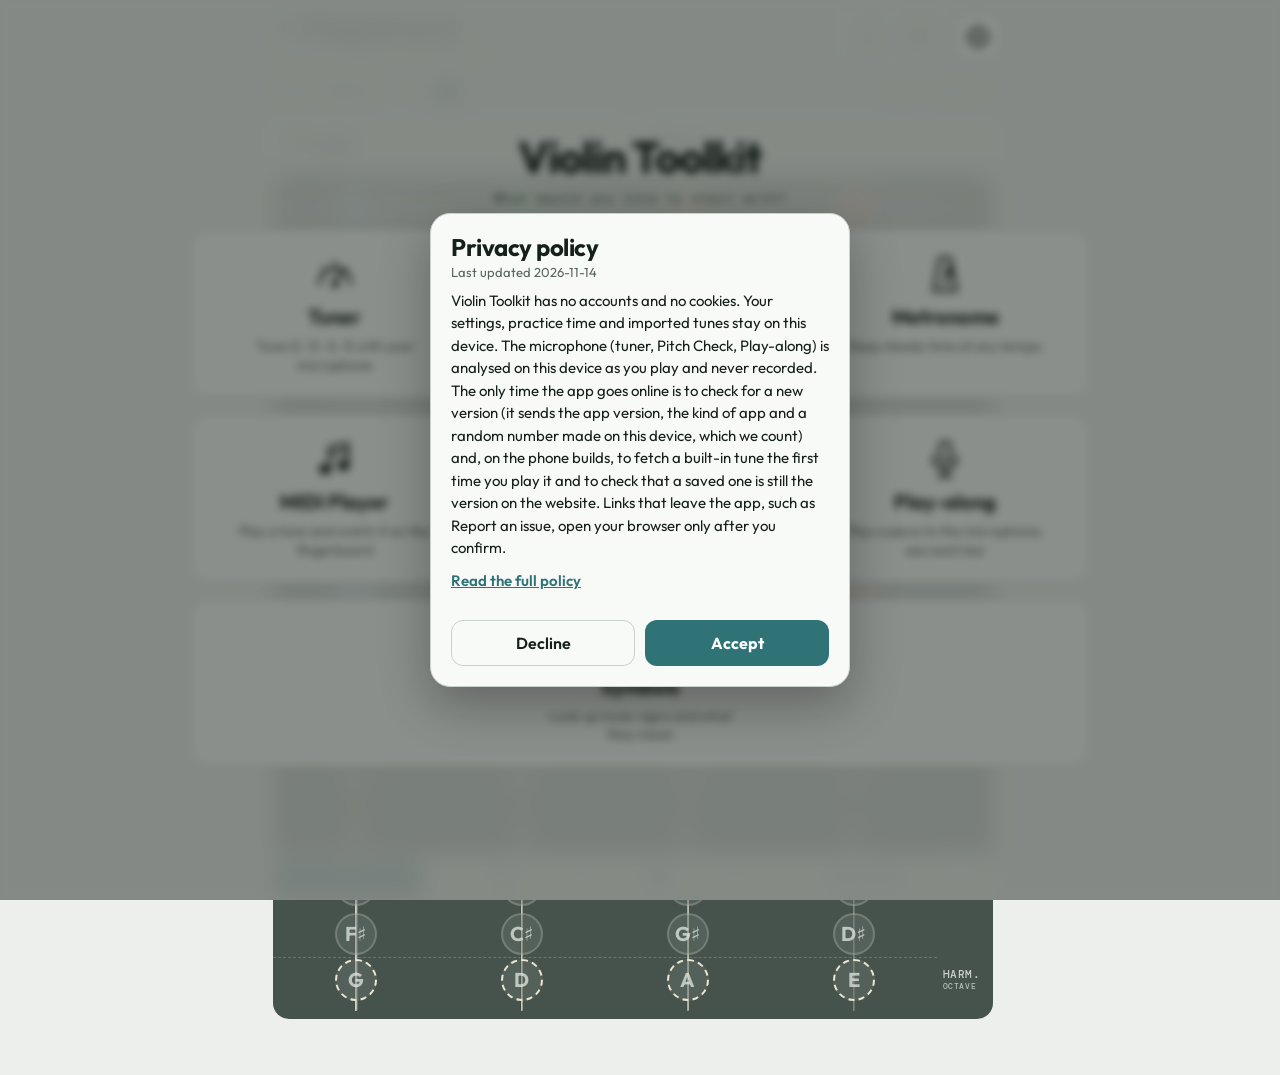
==== index.html @ 91d701da "1.47 Co-Authored-By: Claude Opus 5.5 <noreply@anthropic.com> Claude-Session: https://claude.ai/code/" ====
<!doctype html>
<html lang="en" data-pp="2026-11-14">
<head>
<meta charset="utf-8">
<meta name="viewport" content="width=device-width, initial-scale=1, viewport-fit=cover">
<title>Violin Toolkit</title>
<style>
@font-face { font-family: 'DM Sans'; font-style: normal; font-weight: 100 1000; font-display: swap;
  src: url([data-uri]) format('woff2'); unicode-range: U+0000-00FF,U+0131,U+0152-0153,U+02BB-02BC,U+02C6,U+02DA,U+02DC,U+0304,U+0308,U+0329,U+2000-206F,U+2074,U+20AC,U+2122,U+2191,U+2193,U+2212,U+2215,U+FEFF,U+FFFD; }
@font-face { font-family: 'Outfit'; font-style: normal; font-weight: 100 900; font-display: swap;
  src: url([data-uri]) format('woff2'); unicode-range: U+0000-00FF,U+0131,U+0152-0153,U+02BB-02BC,U+02C6,U+02DA,U+02DC,U+0304,U+0308,U+0329,U+2000-206F,U+2074,U+20AC,U+2122,U+2191,U+2193,U+2212,U+2215,U+FEFF,U+FFFD; }
@font-face { font-family: 'DM Mono'; font-style: normal; font-weight: 400; font-display: swap;
  src: url([data-uri]) format('woff2'); unicode-range: U+0000-00FF,U+0131,U+0152-0153,U+02BB-02BC,U+02C6,U+02DA,U+02DC,U+0304,U+0308,U+0329,U+2000-206F,U+2074,U+20AC,U+2122,U+2191,U+2193,U+2212,U+2215,U+FEFF,U+FFFD; }
@font-face { font-family: 'DM Mono'; font-style: normal; font-weight: 500; font-display: swap;
  src: url([data-uri]) format('woff2'); unicode-range: U+0000-00FF,U+0131,U+0152-0153,U+02BB-02BC,U+02C6,U+02DA,U+02DC,U+0304,U+0308,U+0329,U+2000-206F,U+2074,U+20AC,U+2122,U+2191,U+2193,U+2212,U+2215,U+FEFF,U+FFFD; }
@font-face { font-family: 'VT Ord'; font-style: normal; font-weight: 100 1000; src: local('HelveticaNeue'), local('Helvetica Neue');
  unicode-range: U+02B0-02FF, U+1D2C-1DBF, U+2070-209F; }
</style>
<style>
/* Layout: one column. Title, key picker, now-playing strip, then a dark ebony fingerboard.
   Open strings sit above the nut; each note's height below the nut follows its semitone distance,
   with finger-row labels in a right-hand column. */
:root {
  --bg: #ECEFEB;
  --fg: #16201B;
  --muted: #56655E;
  --panel: #F8FAF7;
  --line: #C8D1CA;
  --accent: #16201B;
  --on-accent: #ECEFEB;
  --board: #46524C;   /* same as the tuner */
  --board-text: #C9D3CC;
  --board-line: rgba(233, 240, 235, 0.22);
  --string: #D9D1BF;
  --nut: #EDE6D3;
  --ink: #15110F;
  --board-good: #6FD6A0;
  --pc-good: #5BD08E;   /* the tuner's in-tune green on a dark surface */
  --pc-off: #9AA59F;    /* grey for a pitch well away from the note */
  --off: #6A7770;
  --off-ink: #E6EEE8;
  --g: #66AEE6;
  --d: #74C493;
  --a: #E3A24C;
  --e: #EE6A5E;
  --font-display: 'Outfit', 'DM Sans', 'VT Ord', system-ui, sans-serif;
  --font-note: 'Outfit', 'DM Sans', 'VT Ord', system-ui, sans-serif;
  --font-body: 'DM Sans', 'VT Ord', system-ui, -apple-system, 'Segoe UI', sans-serif;
  --font-mono: 'DM Mono', ui-monospace, Menlo, monospace;
}
@media (prefers-color-scheme: dark) {
  :root:not([data-theme="light"]) {
    --bg: #0E1512;
    --fg: #E5ECE7;
    --muted: #94A49B;
    --panel: #16201B;
    --line: #2A3830;
    --accent: #E5ECE7;
    --on-accent: #0E1512;
    --board: #2C3833;
    --off: #52625A;
    color-scheme: dark;
  }
}
:root[data-theme="dark"] {
  --bg: #0E1512;
  --fg: #E5ECE7;
  --muted: #94A49B;
  --panel: #16201B;
  --line: #2A3830;
  --accent: #E5ECE7;
  --on-accent: #0E1512;
  --board: #2C3833;
  --off: #52625A;
  color-scheme: dark;
}

/* Tuner tokens, prefixed --t- so they never clash with the fingerboard */
:root {
  --t-bg: #ECEFEB;
  --t-surface: #F8FAF7;
  --t-fg: #16201B;
  --t-muted: #56655E;
  --t-line: #C8D1CA;
  --t-accent: #8A3F12;
  --t-on-accent: #FFFFFF;
  --t-good: #1B7547;
  --t-warn: #9A6A00;
  --t-bad: #AE3428;
  --t-wave: #3E4F46;
  --t-s-g: #66AEE6;
  --t-s-d: #74C493;
  --t-s-a: #E3A24C;
  --t-s-e: #EE6A5E;
  --t-on-sc: #15110F;
  --t-wood: #D8B988;
  --t-box: #B08A55;
  --t-peg: #4A5550;
  --t-board: #46524C;
  --t-string: #9AA59F;
  --t-display: "Instrument Serif", "Iowan Old Style", Georgia, serif;
  --t-sans-display: "Outfit", "DM Sans", system-ui, -apple-system, "Segoe UI", sans-serif;
  --t-body: "DM Sans", system-ui, -apple-system, "Segoe UI", sans-serif;
  --t-mono: "DM Mono", ui-monospace, "SF Mono", Menlo, Consolas, monospace;
}
@media (prefers-color-scheme: dark) {
  :root:not([data-theme="light"]) {
    --t-bg: #0E1512;
    --t-surface: #16201B;
    --t-fg: #E5ECE7;
    --t-muted: #94A49B;
    --t-line: #2A3830;
    --t-accent: #E3A44F;
    --t-on-accent: #1A1208;
    --t-good: #5BD08E;
    --t-warn: #E3B341;
    --t-bad: #F0776B;
    --t-wave: #9DB3A7;
    --t-s-g: #66AEE6;
    --t-s-d: #74C493;
    --t-s-a: #E3A24C;
    --t-s-e: #EE6A5E;
  --t-on-sc: #15110F;
  --t-wood: #8E7048;
  --t-box: #5F4A2E;
  --t-peg: #5E6D65;
  --t-board: #2C3833;
  --t-string: #7D8B84;
    color-scheme: dark;
  }
}
:root[data-theme="dark"] {
  --t-bg: #0E1512;
  --t-surface: #16201B;
  --t-fg: #E5ECE7;
  --t-muted: #94A49B;
  --t-line: #2A3830;
  --t-accent: #E3A44F;
  --t-on-accent: #1A1208;
  --t-good: #5BD08E;
  --t-warn: #E3B341;
  --t-bad: #F0776B;
  --t-wave: #9DB3A7;
  --t-s-g: #66AEE6;
  --t-s-d: #74C493;
  --t-s-a: #E3A24C;
  --t-s-e: #EE6A5E;
  --t-on-sc: #15110F;
  --t-wood: #8E7048;
  --t-box: #5F4A2E;
  --t-peg: #5E6D65;
  --t-board: #2C3833;
  --t-string: #7D8B84;
  color-scheme: dark;
}

/* ---- shared chrome ---- */
body {
  background: var(--bg);
  color: var(--fg);
  font-family: var(--font-body);
  padding-left: max(16px, env(safe-area-inset-left, 0px));
  padding-right: max(16px, env(safe-area-inset-right, 0px));
  padding-block: 12px 0;
}

body[data-view="tuner"] { background: var(--t-bg); color: var(--t-fg); }
.shell { max-width: 720px; margin: 0 auto; }
.skip { position: absolute; left: 12px; top: -60px; z-index: 200; padding: 10px 14px; border-radius: 10px; background: var(--accent); color: var(--on-accent); font: 600 15px var(--font-note); text-decoration: none; }
.skip:focus { top: 12px; }
#main:focus { outline: none; }
.appbar {
  display: flex; align-items: center; justify-content: space-between; gap: 12px;
  margin-bottom: 10px;
}
.appbar > div { min-width: 0; }
h1 {
  font: 700 28px/1.1 var(--font-display);
  letter-spacing: -0.02em;
  margin: 0;
  text-wrap: balance;
}
.appsub {
  margin: 4px 0 0;
  font: 400 12px var(--font-mono);
  letter-spacing: 0.04em;
  color: var(--muted);
}

.tabs { display: flex; gap: 6px; flex: none; }
.tab {
  width: 44px; height: 44px; padding: 0;
  display: grid; place-items: center;
  border: 1px solid var(--line); border-radius: 10px;
  background: var(--panel); color: var(--fg);
  cursor: pointer;
  -webkit-tap-highlight-color: transparent;
}
.tab svg {
  width: 24px; height: 24px;
  fill: none; stroke: currentColor; stroke-width: 1.6;
  stroke-linecap: round; stroke-linejoin: round;
}
.tab[aria-current="page"] { background: var(--accent); color: var(--on-accent); border-color: var(--accent); }
.shell[data-view="tuner"] .tab[aria-current="page"] { background: var(--t-fg); color: var(--t-bg); border-color: var(--t-fg); }
.tab:focus-visible { outline: 3px solid var(--accent); outline-offset: 2px; }
.shell, .shell * { -webkit-user-select: none; user-select: none; -webkit-touch-callout: none; touch-action: manipulation; }
#view-tuner { padding-bottom: 16px; font: 400 16px/1.5 var(--t-body); }
/* A4 value: same face and size as the fingerboard's "Auto vibrato" label (.lbl), but Hz keeps its case */
#view-board .a4v { font: 500 13px/1 var(--font-mono); letter-spacing: 0.08em; color: var(--muted); white-space: nowrap; }
#view-tuner .a4v { white-space: nowrap; }
/* "A4" and "= 442 Hz" are separate spans (A4 may become La4); a one-space gap makes them read "A4 = 442 Hz" */
#view-board .inl:has(> .a4v), #view-tuner .a4 { gap: calc(1ch + 0.08em); }

/* ---- fingerboard ---- */
#view-board .app { display: grid; gap: 10px; }
#view-board .controls { display: flex; flex-wrap: wrap; gap: 10px 12px; align-items: center; justify-content: space-between; }
#view-board .inl { display: inline-flex; align-items: center; gap: 10px; }
#view-board .lbl {
  font: 500 13px/1 var(--font-mono);
  letter-spacing: 0.08em;
  text-transform: uppercase;
  color: var(--muted);
  white-space: nowrap;
}
#view-board .lbl-a4 { text-transform: none; }
#view-board .keyrows { display: grid; grid-template-columns: auto minmax(0, 1fr); gap: 8px 10px; align-items: center; }
#view-board .majorrow { display: contents; }
#view-board .keys {
  min-width: 0; display: flex; gap: 4px;
  overflow-x: auto; scrollbar-width: none; -webkit-overflow-scrolling: touch; overscroll-behavior-x: contain;
  scroll-snap-type: x proximity; scroll-padding-inline: 0;
}
#view-board .keys::-webkit-scrollbar { display: none; }
#view-board .keys.fade-r { -webkit-mask-image: linear-gradient(to right, #000 calc(100% - 28px), transparent); mask-image: linear-gradient(to right, #000 calc(100% - 28px), transparent); }
#view-board .keys.fade-l { -webkit-mask-image: linear-gradient(to left, #000 calc(100% - 28px), transparent); mask-image: linear-gradient(to left, #000 calc(100% - 28px), transparent); }
#view-board .keys.fade-l.fade-r { -webkit-mask-image: linear-gradient(to right, transparent, #000 28px, #000 calc(100% - 28px), transparent); mask-image: linear-gradient(to right, transparent, #000 28px, #000 calc(100% - 28px), transparent); }
#view-board .keys button {
  flex: 1 0 44px; min-width: 44px; height: 38px; padding: 0; scroll-snap-align: start;
  border: 1px solid var(--line); border-radius: 10px;
  background: var(--panel); color: var(--fg);
  font-size: 0; line-height: 0;
  cursor: pointer;
}
#view-board .keys button::after {
  content: attr(data-label);
  font: 600 18px var(--font-note);
  pointer-events: none;
}
#view-board .keybar { display: grid; grid-template-columns: repeat(2, minmax(0, 1fr)); gap: 10px; }
#view-board .keybar[hidden] { display: none; }
#view-board .keyfold,
#view-board .tempsel select {
  flex: 1 1 0; min-width: 0;
  display: inline-flex; align-items: center; justify-content: space-between; gap: 8px;
  height: 44px; padding: 0 12px 0 16px;
  border: 1px solid var(--line); border-radius: 12px;
  background: var(--panel); color: var(--fg);
  font: 600 18px var(--font-note); cursor: pointer; touch-action: manipulation;
}
#view-board .keyfold span { overflow: hidden; text-overflow: ellipsis; white-space: nowrap; }
#view-board .tempsel { position: relative; flex: 1 1 0; min-width: 0; display: flex; }
#view-board .tempsel select { width: 100%; -webkit-appearance: none; appearance: none; padding-right: 38px; text-overflow: ellipsis; }
#view-board .tempsel svg { position: absolute; right: 12px; top: 13px; pointer-events: none; }
@media (max-width: 380px) {
#view-board .keyfold,
#view-board .tempsel select { font-size: 16px; padding-left: 12px; }
#view-board .keyfold { padding-right: 8px; }
#view-board .tempsel select { padding-right: 30px; }
#view-board .tempsel svg { right: 8px; }
}
@media (max-width: 340px) {
#view-board .keybar { gap: 8px; }
#view-board .keyfold,
#view-board .tempsel select { font-size: 15px; padding-left: 10px; }
#view-board .tempsel select { padding-right: 26px; }
#view-board .tempsel svg { right: 6px; }
}
#view-board .keyfold svg,
#view-board .tempsel svg { flex: none; width: 18px; height: 18px; fill: none; stroke: var(--muted); stroke-width: 2.2; stroke-linecap: round; stroke-linejoin: round; }
#view-board .keyfold:focus-visible,
#view-board .tempsel select:focus-visible,
#view-board .keypop .keys button:focus-visible { outline: 3px solid var(--accent); outline-offset: 2px; }
#view-board .keypop {
  position: fixed; inset: 0; z-index: 110; display: grid; place-items: center; padding: 20px;
  background: rgba(8, 14, 11, .45); -webkit-backdrop-filter: blur(4px); backdrop-filter: blur(4px);
}
#view-board .keypop[hidden] { display: none; }
#view-board .keypop-card { width: min(100%, 440px); padding: 16px 16px 18px; background: var(--panel); border: 1px solid var(--line); border-radius: 20px; box-shadow: 0 18px 50px rgba(0,0,0,.3); outline: none; }
#view-board .keypop .keyrows { grid-template-columns: minmax(0, 1fr); gap: 8px; }
#view-board .keypop .majorrow + .majorrow .lbl { margin-top: 8px; }
#view-board .keypop .keys { display: grid; grid-template-columns: repeat(6, minmax(0, 1fr)); gap: 6px; overflow: visible; -webkit-mask-image: none; mask-image: none; }
#view-board .keypop .keys button { min-width: 0; height: 44px; background: var(--bg); }
#view-board .keys button[aria-pressed="true"] {
  background: var(--accent); color: var(--on-accent); border-color: var(--accent);
}
#view-board select {
  background: var(--panel); color: var(--fg);
  border: 1px solid var(--line); border-radius: 10px;
  padding: 9px 12px;
  font: 500 14px var(--font-mono);
}
#view-board .switch {
  display: inline-flex; align-items: center; gap: 12px;
  padding: 7px 12px;
  border: 1px solid var(--line); border-radius: 10px;
  background: var(--panel); color: var(--fg);
  font: 500 14px var(--font-mono);
  cursor: pointer;
}
#view-board .switch .track {
  position: relative; flex: none;
  width: 40px; height: 22px; border-radius: 11px;
  background: var(--line);
  transition: background 120ms;
}
#view-board .switch .track::after {
  content: ""; position: absolute; top: 3px; left: 3px;
  width: 16px; height: 16px; border-radius: 50%;
  background: var(--muted);
  transition: transform 120ms, background 120ms;
}
#view-board .switch[aria-checked="true"] .track { background: var(--accent); }
#view-board .switch[aria-checked="true"] .track::after { transform: translateX(18px); background: var(--on-accent); }
#view-board .switch:disabled { opacity: .45; cursor: not-allowed; }
#view-board .inl:has(> .switch:disabled) > .lbl { opacity: .45; }
#view-board button:focus-visible,
#view-board select:focus-visible { outline: 3px solid var(--accent); outline-offset: 2px; }
#view-board .now {
  display: flex; align-items: baseline; gap: 16px;
  min-height: 66px; padding: 12px 16px;
  background: var(--panel);
  border: 1px solid var(--line); border-radius: 12px;
}
#view-board .now .name { font: 400 36px/1 var(--font-display); min-width: 3.4ch; }
#view-board .now .info { font: 400 14px var(--font-mono); color: var(--muted); font-variant-numeric: tabular-nums; }
#view-board .now.on { border-color: var(--accent); }
#view-board .now.on .name { color: var(--accent); }
#view-board .now.idle .name { font-size: 18px; font-family: var(--font-mono); color: var(--muted); min-width: 0; }
#view-board .stage {
  --r: 20px; --head: 50px; --oy: 24px; --k: 3.5px; --span: 400px; --fs: 19px;
  display: grid; grid-template-columns: 1fr 56px;
  background: var(--board);
  border-radius: 16px;
  padding-block: 8px;
  overflow: hidden;
  position: relative;
}
#view-board .forkhz {
  position: absolute; right: 3px; width: 50px; top: var(--y); transform: translateY(-50%);
  padding: 6px 2px; border-radius: 10px; text-align: center;
  background: var(--panel); color: var(--fg); border: 2px solid var(--hue, var(--accent));
  box-shadow: 0 4px 14px rgba(0,0,0,.25); pointer-events: none;
  font: 600 16px/1.1 var(--font-note);
}
#view-board .forkhz b { display: block; margin-top: 3px; font: 500 12px/1.1 var(--font-mono); font-variant-numeric: tabular-nums; }
#view-board .forkhz small { display: block; font: 500 10px/1.1 var(--font-mono); color: var(--muted); }
#view-board .board {
  position: relative;
  height: calc(var(--head) + var(--span) + var(--r) + 10px);
  touch-action: none;
  -webkit-user-select: none; user-select: none;
  -webkit-touch-callout: none;
}
#view-board .labels {
  position: relative;
  color: var(--board-text);
  font: 500 11px var(--font-mono);
  letter-spacing: 0.05em; text-transform: uppercase;
}
#view-board .labels span {
  position: absolute; left: 6px; right: 0; top: var(--y);
  transform: translateY(-50%); line-height: 1.25;
}
#view-board .labels small { display: block; font-size: 8px; letter-spacing: 0.08em; opacity: 0.85; }
#view-board .labels .hand { color: #F2F5F3; }
#view-board .labels .hand b { display: block; font: 600 20px/1 'Times New Roman', Times, serif; letter-spacing: 0; text-transform: none; transform: skewX(-14deg); }
#view-board .labels .harmlbl[hidden] { display: none; }
#view-board .handbox {
  position: absolute; z-index: 0; pointer-events: none;
  left: calc(12.5% - var(--r) - 9px); right: calc(12.5% - var(--r) - 9px);
  top: var(--y0); height: calc(var(--y1) - var(--y0));
  border-radius: calc(var(--r) + 10px);
  background: linear-gradient(180deg, rgba(255, 255, 255, .075), rgba(255, 255, 255, .04));
  box-shadow: inset 0 0 0 1px rgba(255, 255, 255, .16), 0 0 18px rgba(255, 255, 255, .05);
  transition: top .35s cubic-bezier(.3, .7, .3, 1), height .35s cubic-bezier(.3, .7, .3, 1), opacity .25s;
}
#view-board .handbox[hidden] { display: block; opacity: 0; }
@media (prefers-reduced-motion: reduce) {
#view-board .handbox { transition: none; }
}
#view-board .labels small.fing:lang(zh) { display: inline; font-size: inherit; letter-spacing: 0; opacity: 1; }
#view-board .string {
  position: absolute; top: var(--oy); bottom: 0;
  left: var(--x); width: var(--w);
  transform: translateX(-50%);
  border-radius: 2px;
  background: linear-gradient(90deg, rgba(0,0,0,.4), var(--string) 40%, rgba(255,255,255,.55) 58%, var(--string));
}
#view-board .nut {
  position: absolute; left: 0; right: 0; top: calc(var(--head) - 2.5px); height: 5px;
  background: var(--nut);
}
#view-board .split {
  position: absolute; left: 0; right: 0; top: var(--y);
  border-top: 1px dashed var(--board-line);
}
#view-board .note {
  position: absolute; left: var(--x); top: var(--y);
  width: calc(var(--r) * 2); height: calc(var(--r) * 2);
  padding: 0; border: 2px solid var(--board); border-radius: 50%;
  display: grid; place-items: center;
  background: var(--hue); color: var(--ink);
  font-size: 0;
  line-height: 0;
  transform: translate(-50%, calc(-50% + var(--ty, 0px))) scale(var(--s, 1));
  transition: transform 60ms ease-out, box-shadow 80ms ease-out, filter 80ms;
  cursor: pointer;
  touch-action: none;
  -webkit-user-select: none; user-select: none;
  -webkit-touch-callout: none;
  -webkit-tap-highlight-color: transparent;
}
#view-board .note::before {
  
  content: ''; position: absolute;
  left: calc(50% - var(--hx, var(--r))); width: calc(var(--hx, var(--r)) * 2);
  top: calc(50% - var(--hu, var(--r))); height: calc(var(--hu, var(--r)) + var(--hd, var(--r)));
}
#view-board .note::after {
  content: attr(data-label);
  font: 700 var(--fs, 22px)/1 var(--font-note);
  pointer-events: none;
  -webkit-user-select: none; user-select: none;
}
#view-board .stage,
#view-board .stage * { -webkit-user-select: none; user-select: none; -webkit-touch-callout: none; }
#view-board .note:not(.off) {
  
  background: radial-gradient(circle at 36% 28%, color-mix(in srgb, var(--hue) 45%, white) 0, var(--hue) 52%, color-mix(in srgb, var(--hue) 78%, black) 100%);
  box-shadow: 0 2px 4px rgba(0, 0, 0, .45);
}
#view-board .note.off {
  background: color-mix(in srgb, var(--off) 42%, transparent);
  color: color-mix(in srgb, var(--off-ink) 72%, transparent);
  border-color: rgba(233, 226, 210, 0.22);
  box-shadow: none;
}
#view-board .note.off.heard,
#view-board .note.off.down { background: color-mix(in srgb, var(--off) 80%, transparent); color: var(--off-ink); }
#view-board .note.harm { border: 2px dashed var(--nut); }
#view-board .note.root { box-shadow: 0 2px 4px rgba(0, 0, 0, .45), inset 0 0 0 2px var(--nut); }
#view-board .note.down {
  --s: 1; --ty: 0px;   
  filter: brightness(1.05);
}
#view-board .note.down:not(.off) {
  background: radial-gradient(circle at 50% 60%, var(--hue) 0, color-mix(in srgb, var(--hue) 82%, black) 100%);
  box-shadow: 0 0 0 rgba(0, 0, 0, 0), inset 0 2px 5px rgba(0, 0, 0, .35);
}
#view-board .note.latched,
#view-board .note.down.latched:not(.off) { box-shadow: 0 0 0 3px var(--bg), 0 0 0 6px var(--hue, var(--accent)); animation: latchPulse 1.6s ease-in-out infinite; }
@keyframes latchPulse { 50% { filter: brightness(1.2); } }
@media (prefers-reduced-motion: reduce) {
#view-board .note.latched { animation: none; }
}
#view-board .note.heard {
  --s: 1.1;
  filter: brightness(1.15);
  box-shadow:
    0 0 0 5px color-mix(in srgb, var(--hue) 45%, transparent),
    0 0 22px 4px color-mix(in srgb, var(--hue) 60%, transparent);
}
@media (hover: hover) {
#view-board .note:hover:not(.down):not(.heard) { filter: brightness(1.1); }
}
#view-board .note:focus-visible { outline: 3px solid #fff; outline-offset: 3px; }
#view-board .vib {
  position: absolute; top: var(--y); bottom: 0; left: var(--x); width: max(1.5px, calc(var(--w) * .7));
  transform: translateX(-50%); transform-origin: 50% 0; border-radius: 2px; pointer-events: none;
  background: color-mix(in srgb, var(--hue) 55%, white);
  box-shadow: 0 0 3px 1px var(--hue), 0 0 10px 2px color-mix(in srgb, var(--hue) 55%, transparent);
  animation: vibShake 50ms linear infinite alternate;
}
#view-board .vib::before {
  
  content: ''; position: absolute; top: 0; bottom: 0; left: 50%; width: 14px; transform: translateX(-50%); transform-origin: 50% 0;
  background: linear-gradient(transparent, var(--hue) 60%); opacity: .45; filter: blur(1px);
  -webkit-clip-path: polygon(50% 0, 100% 100%, 0 100%); clip-path: polygon(50% 0, 100% 100%, 0 100%);
  animation: vibBand 100ms ease-in-out infinite alternate;
}
#view-board .stage.small .note { border-width: 1px; }
#view-board .note.tiny { border-width: 1px; }
#view-board .note.tint:not(.down) { background: color-mix(in srgb, var(--hue) 15%, transparent); color: color-mix(in srgb, var(--hue) 55%, #fff); box-shadow: none; border-color: color-mix(in srgb, var(--hue) 30%, transparent); }
#view-board .note.tint.root:not(.down) { box-shadow: inset 0 0 0 2px var(--nut); }
#view-board .note.down.quiet { filter: saturate(.35) brightness(.8); opacity: .75; }
#view-board .stage.rot { grid-template-columns: 1fr 28px; border-radius: 12px; z-index: 1; }
#view-board .stage.rot .labels { display: none; }
#view-board .stage.rot .note::after { transform: rotate(90deg); }
#view-board .handbox .hb-n { display: none; }
#view-board .stage.rot .handbox .hb-n {
  display: block; position: absolute; left: calc(100% + 6px); top: 50%;
  transform: translate(-50%, -50%) rotate(90deg);
  height: 20px; line-height: 20px; padding: 0 9px; border-radius: 7px; white-space: nowrap;
  font: 600 13px 'Times New Roman', Times, serif; letter-spacing: .02em; color: #16201B;
  background: rgba(242, 245, 243, .92); box-shadow: 0 1px 4px rgba(0, 0, 0, .3);
  transition: opacity .25s;
}
#view-board .stage.rot .handbox .hb-n i { font-style: italic; margin-right: 5px; }
#view-board .stage.rot .handbox .hb-n span:lang(zh) { font-family: var(--font-note); font-size: 12px; }
#view-board .note.beyond { display: none; }
#view-board .vib.still { animation: none; transform: translateX(-50%); }
#view-board .vib.still::before { display: none; }
@keyframes vibShake { from { transform: translateX(-50%) rotate(-.3deg); } to { transform: translateX(-50%) rotate(.3deg); } }
@keyframes vibBand { from { transform: translateX(-50%) scaleX(.35); } to { transform: translateX(-50%) scaleX(1.2); } }
#view-board .waves {
  position: absolute; left: var(--x); top: var(--y); width: calc(var(--r) * 2 + 8px); height: calc(var(--r) * 2 + 8px);
  transform: translate(-50%, -50%); pointer-events: none; border-radius: 50%;
  border: 2.5px solid color-mix(in srgb, var(--hue) 70%, white);
  box-shadow: 0 0 8px 2px var(--hue), inset 0 0 6px var(--hue);
  animation: waveIn 180ms ease-out;
}
#view-board .waves::before,
#view-board .waves::after {
  content: ''; position: absolute; inset: -2.5px; border-radius: 50%;
  border: 2.5px solid color-mix(in srgb, var(--hue) 75%, white); box-shadow: 0 0 6px 1px var(--hue);
  opacity: 0; animation: wave 1s ease-out infinite;
}
#view-board .waves::after { animation-delay: .5s; }
@keyframes waveIn { from { transform: translate(-50%, -50%) scale(.85); opacity: 0; } }
@keyframes wave { 0% { transform: scale(1); opacity: 1; } 100% { transform: scale(2.6); opacity: 0; } }
@media (prefers-reduced-motion: reduce) {
#view-board .vib,
#view-board .vib::before,
#view-board .waves { animation: none; }
#view-board .waves::before,
#view-board .waves::after { display: none; }
}
#view-board .legend-row { display: flex; flex-wrap: wrap; gap: 6px 16px; align-items: center; }
#view-board .tip { margin: 0; font-size: 13px; line-height: 1.5; color: var(--muted); max-width: 65ch; }
#view-board .ksig {
  position: fixed; left: 50%; top: 52%; z-index: 20;
  transform: translate(-50%, -50%) scale(.94);
  padding: 10px 18px 8px; border-radius: 16px;
  background: #FBFCFA; color: #16201B;
  border: 1px solid var(--line);
  box-shadow: 0 10px 34px rgba(0,0,0,.28);
  text-align: center;
  opacity: 0; visibility: hidden; pointer-events: none;
  transition: opacity .5s ease-out, transform .5s ease-out, visibility 0s .5s;
}
#view-board .ksig.on { opacity: 1; visibility: visible; transform: translate(-50%, -50%) scale(1); transition: opacity .12s ease-out, transform .12s ease-out; }
#view-board .ksig svg { display: block; width: 220px; height: 240px; }
#view-board .ksig { width: 256px; box-sizing: border-box; }
#view-board .ksig .cap { white-space: nowrap; font: 500 15px var(--font-mono); margin-top: 2px; }
#view-board .visually-hidden { position: absolute; width: 1px; height: 1px; overflow: hidden; clip: rect(0 0 0 0); white-space: nowrap; }
@media (prefers-reduced-motion: reduce) {
#view-board .ksig,
#view-board .ksig.on { transition: none; }
}
#view-board .posbar {
  position: sticky; bottom: 0; z-index: 5;
  display: grid; grid-template-columns: 1fr 1fr 1fr 1.7fr; gap: 6px;
  padding: 6px 0 calc(6px + env(safe-area-inset-bottom, 0px));
  background: var(--bg);
}
#view-board .posbar button {
  height: 34px; border: 1px solid var(--line); border-radius: 10px;
  background: var(--panel); color: var(--fg);
  font: 500 14px var(--font-note); padding: 0 2px;
  cursor: pointer;
  -webkit-user-select: none; user-select: none;
}
#view-board .posbar button[aria-pressed="true"] {
  background: var(--accent); color: var(--on-accent); border-color: var(--accent);
}
#view-board .posbar button.rn:not(:lang(zh)) { font: 600 19px/1 'Times New Roman', Times, serif; }
#view-board .posbar button:focus-visible { outline: 3px solid var(--accent); outline-offset: 2px; }
#view-board .pc { position: absolute; inset: 0; }
#view-board .pc-read { position: absolute; left: 6px; right: 0; top: var(--y, 0); transform: translateY(-50%); transition: top 120ms ease-out; }
#view-board .pc:not(.on) .pc-read { visibility: hidden; }
#view-board .pc-name { font: 700 21px/1 var(--font-note); color: var(--nut); white-space: nowrap; text-transform: none; }
#view-board .pc-cents { margin-top: 3px; font: 500 12px/1.2 var(--font-mono); letter-spacing: 0; text-transform: none; color: var(--board-text); white-space: nowrap; }
#view-board .pc.on .pc-name { color: var(--nut); }
#view-board .pc.tune .pc-cents { color: var(--board-good); }
#view-board .pc:not(.on) .pc-name { color: var(--board-text); }
#view-board .pcm {
  --pcc: color-mix(in srgb, var(--pc-good) var(--gp, 0%), var(--pc-off));
  position: absolute; left: var(--x); top: 0;
  width: calc(var(--r) * 2 + 16px); height: calc(var(--r) * 2 + 16px);
  border-radius: 50%; transform: translate(-50%, -50%);
  background: var(--pcc); opacity: 0; pointer-events: none;
  box-shadow: 0 0 12px 2px color-mix(in srgb, var(--pcc) 55%, transparent);
  transition: top 90ms linear, opacity 120ms, background-color 120ms;
}
#view-board .pcm.on { opacity: .9; }
#view-board .board.pcmode .note.heard { box-shadow: 0 2px 4px rgba(0, 0, 0, .45); }
#view-board .board.pcmode,
#view-board .board.pcmode .note { touch-action: pan-y; }
@media (prefers-reduced-motion: reduce) {
#view-board .note { transition: none; }
#view-board .pcm { transition: none; }
}

/* ---- tuner ---- */
#view-tuner .wrap { max-width: 720px; margin-inline: auto; display: grid; gap: 22px; }
#view-tuner .wrap > * { min-width: 0; }
#view-tuner h2 { font: 500 13px/1.3 var(--t-mono); letter-spacing: 0.12em; text-transform: uppercase; color: var(--t-muted); margin: 0 0 10px; }
#view-tuner .sub { margin: -4px 0 12px; color: var(--t-muted); font-size: 14px; }
#view-tuner button,
#view-tuner select { font: inherit; color: inherit; }
#view-tuner button:focus-visible,
#view-tuner select:focus-visible { outline: 2px solid var(--t-accent); outline-offset: 2px; }
#view-tuner .controls { display: flex; flex-wrap: wrap; gap: 12px; align-items: center; justify-content: space-between; }
#view-tuner .seg { display: inline-flex; border: 1px solid var(--t-line); border-radius: 10px; overflow: hidden; background: var(--t-surface); }
#view-tuner .seg button { border: 0; background: transparent; padding: 9px 16px; cursor: pointer; font-weight: 500; font-size: 14px; }
#view-tuner .seg button[aria-pressed="true"] { background: var(--t-fg); color: var(--t-bg); }
#view-tuner .a4 { display: inline-flex; align-items: center; gap: 10px; font: 500 13px/1 var(--t-mono); letter-spacing: 0.08em; color: var(--t-muted); }
#view-tuner .a4 select { background: var(--t-surface); border: 1px solid var(--t-line); border-radius: 10px; padding: 9px 12px; font: 500 14px var(--t-mono); color: var(--t-fg); }
#view-tuner .panel { background: var(--t-surface); border: 1px solid var(--t-line); border-radius: 16px; padding: 18px 18px 16px; }
#view-tuner #gauge { display: block; width: 100%; max-width: 400px; height: auto; margin: 0 auto; }
#view-tuner #gauge .tick { stroke: var(--t-muted); stroke-width: 1.5; stroke-linecap: round; }
#view-tuner #gauge .tick.major { stroke: var(--t-fg); stroke-width: 2; }
#view-tuner #gauge .lbl { fill: var(--t-muted); font: 500 11px var(--t-mono); text-anchor: middle; dominant-baseline: middle; }
#view-tuner #gauge .lbl.big { font: 500 24px var(--t-sans-display); fill: var(--t-muted); }
#view-tuner #gauge .track { fill: none; stroke: var(--t-line); stroke-width: 6; stroke-linecap: round; }
#view-tuner #gauge .zone { fill: none; stroke: var(--t-good); stroke-width: 6; stroke-linecap: round; opacity: 0.4; transition: opacity 0.2s; }
#view-tuner #gauge .needle { stroke: var(--t-fg); stroke-width: 3; stroke-linecap: round; transition: stroke 0.2s; }
#view-tuner #gauge .hub { fill: var(--t-fg); transition: fill 0.2s; }
#view-tuner #gauge #needle { transition: opacity 0.3s; }
#view-tuner #gauge.in-tune .zone { opacity: 1; }
#view-tuner #gauge.in-tune .needle { stroke: var(--t-good); }
#view-tuner #gauge.in-tune .hub { fill: var(--t-good); }
#view-tuner #gauge.idle #needle { opacity: 1; }
#view-tuner .readout { display: grid; grid-template-columns: auto minmax(0, 1fr); gap: 8px 24px; align-items: center; margin-top: 4px; }
#view-tuner .note { font: 600 clamp(72px, 19vw, 100px)/0.95 var(--t-sans-display); letter-spacing: -0.03em; white-space: nowrap; min-width: 1.1em; }
#view-tuner .note sup { font-weight: 500; font-size: 0.28em; vertical-align: top; position: relative; top: 0.5em; margin-left: 0.08em; letter-spacing: 0; color: var(--t-muted); }
#view-tuner .which { grid-column: 1 / -1; margin: 0; font: 500 13px/1.2 var(--t-mono); letter-spacing: 0.1em; color: var(--t-muted); min-height: 1.2em; order: 3; }
#view-tuner .stats { margin: 0; display: grid; gap: 8px; }
#view-tuner .stats div { display: flex; justify-content: space-between; align-items: baseline; gap: 12px; border-bottom: 1px solid var(--t-line); padding-bottom: 6px; }
#view-tuner .stats dt { font: 500 11px/1 var(--t-mono); letter-spacing: 0.14em; text-transform: uppercase; color: var(--t-muted); }
#view-tuner .stats dd { margin: 0; font: 500 17px/1.2 var(--t-mono); font-variant-numeric: tabular-nums; }
#view-tuner .hint { margin: 14px 0 0; min-height: 1.5em; font-weight: 500; }
#view-tuner .hint.ok { color: var(--t-good); }
#view-tuner .hint.off { color: var(--t-fg); }
#view-tuner .hint.idle { color: var(--t-muted); font-weight: 400; }
#view-tuner #wave { display: block; width: 100%; height: 64px; margin-top: 14px; border-top: 1px solid var(--t-line); padding-top: 8px; }
#view-tuner .actions { display: flex; flex-wrap: wrap; align-items: center; gap: 12px 16px; margin-top: 14px; }
#view-tuner .primary { border: 0; border-radius: 10px; background: var(--t-accent); color: var(--t-on-accent); font-weight: 700; padding: 12px 22px; cursor: pointer; min-width: 148px; }
#view-tuner .primary[aria-pressed="true"] { background: var(--t-fg); color: var(--t-bg); }
#view-tuner #status { margin: 0; font-size: 14px; color: var(--t-muted); flex: 1 1 220px; min-width: 0; }
#view-tuner #status.err { color: var(--t-bad); }
#view-tuner .head { position: relative; width: 100%; max-width: 440px; margin: 0 auto; aspect-ratio: 440 / 360; container-type: inline-size; }
#view-tuner .head svg { position: absolute; inset: 0; width: 100%; height: 100%; }
#view-tuner .head .wood { fill: var(--t-wood); }
#view-tuner .head .box { fill: var(--t-box); }
#view-tuner .head .board { fill: var(--t-board); }
#view-tuner .head .nut { fill: var(--t-fg); }
#view-tuner .head .shaft { fill: var(--t-peg); }
#view-tuner .head .strg { fill: none; stroke: var(--t-string); stroke-width: 2; stroke-linecap: round; stroke-linejoin: round; transition: stroke 0.2s; }
#view-tuner .head .peg { fill: var(--t-peg); transition: fill 0.2s; }
#view-tuner .head .strg.on { stroke: var(--t-sc); stroke-width: 3.5; }
#view-tuner .head .peg.on { fill: var(--t-sc); }
#view-tuner [data-s="G"] { --t-sc: var(--t-s-g); }
#view-tuner [data-s="D"] { --t-sc: var(--t-s-d); }
#view-tuner [data-s="A"] { --t-sc: var(--t-s-a); }
#view-tuner [data-s="E"] { --t-sc: var(--t-s-e); }
#view-tuner .str { position: absolute; width: 16%; aspect-ratio: 1; transform: translate(-50%, -50%); border-radius: 50%; border: 2px solid var(--t-line); background: var(--t-surface); color: var(--t-fg); cursor: pointer; padding: 0; display: grid; place-content: center; justify-items: center; gap: 3px; line-height: 1; transition: background 0.15s, border-color 0.15s, color 0.15s, box-shadow 0.15s; }
#view-tuner .str .sn { font: 600 max(18px, 6.2cqw)/1 var(--t-sans-display); }
#view-tuner .str .sn sub { font-size: 0.6em; font-weight: 500; vertical-align: baseline; position: relative; top: 0.25em; }
#view-tuner .str .sf { font: 500 max(8px, 2.5cqw)/1 var(--t-mono); font-variant-numeric: tabular-nums; color: var(--t-muted); }
#view-tuner .str:hover { border-color: var(--t-sc); }
#view-tuner .str.hit,
#view-tuner .str[aria-pressed="true"] { background: var(--t-sc); border-color: var(--t-sc); color: var(--t-on-sc); }
#view-tuner .str.hit .sf,
#view-tuner .str[aria-pressed="true"] .sf { color: inherit; opacity: 0.85; }
#view-tuner .str.hit.ok { box-shadow: 0 0 0 3px var(--t-bg), 0 0 0 6px var(--t-good); }
#view-tuner .str[aria-pressed="true"]::before { content: ""; position: absolute; inset: -6px; border-radius: 50%; border: 2px solid var(--t-sc); animation: ring 1.4s ease-out infinite; pointer-events: none; }
@keyframes ring { from { transform: scale(0.92); opacity: 0.9; } to { transform: scale(1.14); opacity: 0; } }
#view-tuner .vh { position: absolute; width: 1px; height: 1px; overflow: hidden; clip: rect(0 0 0 0); white-space: nowrap; }
#view-tuner .tips { margin: 0; display: grid; gap: 14px 28px; grid-template-columns: repeat(2, minmax(0, 1fr)); }
#view-tuner .tips dt { font-weight: 700; margin-bottom: 2px; }
#view-tuner .tips dd { margin: 0; color: var(--t-muted); font-size: 15px; }
#view-tuner .foot { margin: 0; font-size: 13px; color: var(--t-muted); }
@media (max-width: 560px) {
#view-tuner .tips { grid-template-columns: minmax(0, 1fr); }
}
@media (prefers-reduced-motion: reduce) {
#view-tuner .str[aria-pressed="true"]::before { animation: none; }
#view-tuner #gauge * { transition: none !important; }
}

/* ---- metronome ---- */
#view-metronome { display: grid; gap: 14px; align-content: space-evenly; min-height: calc(100vh - 110px); min-height: calc(100dvh - 110px); max-width: 420px; margin: 0 auto; padding-bottom: 24px; color: var(--fg); font-family: var(--font-note); }
#view-metronome .beats { display: flex; justify-content: space-evenly; gap: 10px; min-height: 104px; padding: 20px 8px 6px; }
#view-metronome .beat i:nth-child(3)::after {
  content: ""; display: block; width: 100%; height: 100%;
  background: var(--muted);
  -webkit-mask: var(--glyph) center / auto 78% no-repeat; mask: var(--glyph) center / auto 78% no-repeat;
}
#view-metronome { --g1: url("data:image/svg+xml,%3Csvg%20xmlns%3D%27http%3A//www.w3.org/2000/svg%27%20viewBox%3D%270%200%2024%2024%27%3E%3Cellipse%20cx%3D%279%27%20cy%3D%2718%27%20rx%3D%274.2%27%20ry%3D%273%27%20transform%3D%27rotate%28-20%209%2018%29%27/%3E%3Crect%20x%3D%2711.6%27%20y%3D%273%27%20width%3D%271.8%27%20height%3D%2715.5%27/%3E%3C/svg%3E"); }
#view-metronome .beat i:nth-child(3) { --glyph: var(--g1); }
#view-metronome .beat[data-l="1"] i:nth-child(3)::after, #view-metronome .beat[data-l="2"] i:nth-child(3)::after, #view-metronome .beat[data-l="3"] i:nth-child(3)::after { background: var(--on-accent); }
#view-metronome .beat {
  flex: 0 1 80px; min-width: 0; height: 104px; padding: 5px;
  display: grid; grid-template-rows: 1fr 1fr 1fr; gap: 5px; align-items: stretch;
  border: 2px solid var(--line); border-radius: 18px;
  background: var(--panel); cursor: pointer;
  -webkit-tap-highlight-color: transparent;
  transition: transform 80ms, box-shadow 80ms, border-color 80ms;
}
#view-metronome .beat i { display: block; border-radius: 9px; background: color-mix(in srgb, var(--line) 55%, transparent); }
#view-metronome .beat[data-l="1"] i:nth-child(3),
#view-metronome .beat[data-l="2"] i:nth-child(n+2),
#view-metronome .beat[data-l="3"] i { background: var(--accent); }
#view-metronome .beat[data-l="0"] { opacity: .55; }
#view-metronome .beat.now {
  transform: translateY(-5px) scale(1.08);
  border-color: var(--accent);
  background: color-mix(in srgb, var(--accent) 22%, var(--panel));
  box-shadow: 0 0 0 4px var(--accent), 0 10px 24px color-mix(in srgb, var(--accent) 45%, transparent);
}
#view-metronome .beat.now i { background: color-mix(in srgb, var(--accent) 30%, var(--panel)); }
#view-metronome .beat.now[data-l="1"] i:nth-child(3),
#view-metronome .beat.now[data-l="2"] i:nth-child(n+2),
#view-metronome .beat.now[data-l="3"] i { background: var(--accent); }
#view-metronome .beat:focus-visible { outline: 3px solid var(--accent); outline-offset: 2px; }

/* top row: "note = bpm" with the tempo name under it, then the beats */
/* the gaps leave room on the staff below for the repeat signs, which sit under them */
#view-metronome .top { display: flex; align-items: center; gap: 24px; padding-right: 20px; }
#view-metronome .top .beats { flex: 1; min-width: 0; padding-inline: 0; }
#view-metronome .beats:has(.beat:nth-child(6)) { gap: 5px; }
/* beats spread evenly across the bar (one beat sits in the middle); with 4+ on a phone they fill it anyway */
#view-metronome .tempo { flex: none; display: grid; justify-items: center; gap: 6px; }
#view-metronome .mark { display: flex; align-items: center; gap: 6px; }
#view-metronome .eq { font: 500 26px/1 var(--font-note); color: var(--muted); }
#view-metronome .tname { padding: 6px 10px; border-radius: 8px; background: color-mix(in srgb, var(--line) 55%, transparent); }
/* the beat boxes show only the accent bars; the notes are on the staff below */
#view-metronome .top .beat i:nth-child(3)::after { display: none; }
#view-metronome .bpm { min-width: 2.2ch; text-align: center; font: 700 44px/1 var(--font-display); letter-spacing: -0.02em; font-variant-numeric: tabular-nums; }
#view-metronome .tname { font: 500 12px/1 var(--font-mono); letter-spacing: .08em; text-transform: uppercase; color: var(--muted); }

#view-metronome .dialwrap { display: grid; justify-items: center; position: relative; }
#view-metronome .step {
  position: absolute; top: -6px; width: 64px; height: 64px; padding: 0;
  border: 1px solid var(--line); border-radius: 50%;
  background: var(--panel); color: var(--fg);
  font: 400 38px/1 var(--font-note); cursor: pointer; touch-action: manipulation;
  border-width: 2px; -webkit-tap-highlight-color: transparent;
}
#view-metronome .step.down { left: 0; }
#view-metronome .step.up { right: 0; }
#view-metronome .step:active { background: var(--accent); color: var(--on-accent); border-color: var(--accent); }
#view-metronome .step:focus-visible { outline: 3px solid var(--accent); outline-offset: 2px; }
#view-metronome .step:disabled { opacity: .4; cursor: default; }
#view-metronome .dial { width: min(100%, 340px); height: auto; touch-action: none; cursor: grab; }
#view-metronome .dial text { font: 500 13px var(--font-mono); fill: var(--muted); text-anchor: middle; dominant-baseline: middle; }
#view-metronome .dial .track { fill: none; stroke: var(--line); stroke-width: 12; stroke-linecap: round; }
#view-metronome .dial .prog { fill: none; stroke: var(--accent); stroke-width: 12; stroke-linecap: round; }
#view-metronome .dial .knob { fill: var(--accent); stroke: var(--bg); stroke-width: 4; }
#view-metronome .dial .play { fill: var(--accent); cursor: pointer; }
#view-metronome .dial .glyph { fill: var(--on-accent); pointer-events: none; }
#view-metronome .dial .play:focus { outline: none; }
#view-metronome .dial:focus { outline: none; }
#view-metronome .dial .play:focus-visible { outline: none; stroke: var(--fg); stroke-width: 3; }
#view-metronome .dial:focus-visible .knob { stroke: var(--fg); }

#view-metronome .bottom { display: flex; align-items: center; justify-content: space-between; gap: 10px; }
#view-metronome .symbtn { display: inline-flex; align-items: center; gap: 8px; }
#view-metronome .symico { font: 400 18px/1 'Times New Roman', 'Noto Serif', Georgia, serif; letter-spacing: 1px; }
/* small staves: the clef and time signature (a box the size of a beat), and the note that clicks (beside the tempo).
   Staff lines are drawn around the vertical centre, --sp apart. */
#view-metronome .staff {
  --sp: 10px;
  --ln: color-mix(in srgb, var(--fg) 55%, transparent);
  color: var(--fg);
  background:
    linear-gradient(var(--ln) 0 0) 0 calc(50% - var(--sp) * 2) / 100% 1px no-repeat,
    linear-gradient(var(--ln) 0 0) 0 calc(50% - var(--sp)) / 100% 1px no-repeat,
    linear-gradient(var(--ln) 0 0) 0 50% / 100% 1px no-repeat,
    linear-gradient(var(--ln) 0 0) 0 calc(50% + var(--sp)) / 100% 1px no-repeat,
    linear-gradient(var(--ln) 0 0) 0 calc(50% + var(--sp) * 2) / 100% 1px no-repeat;
}
/* the beat note beside the tempo (half, crotchet or quaver, from the time signature) */
#view-metronome .tnote { --sp: 9px; display: flex; align-items: center; justify-content: center; min-width: 30px; height: 56px; color: var(--fg); }
#view-metronome .nglyph svg { display: block; height: calc(var(--sp) * 4.4); width: auto; fill: currentColor; }
/* the score: clef and time signature, start repeat, one note per beat, end repeat */
/* the score lines up with the row above (positions come from layoutScore() in met.js):
   the start repeat begins under the right end of the tempo number, the clef and time signature are centred
   before it, each note sits under its beat, and the end repeat closes the staff at its right edge */
#view-metronome .score {
  --sp: 10px; --lead: 120px; position: relative; height: calc(var(--sp) * 10);
  border: 1px solid var(--line); border-radius: 14px; background-color: var(--panel);
}
#view-metronome .sig { position: absolute; left: 0; top: 0; bottom: 0; width: var(--lead); display: flex; align-items: center; justify-content: center; gap: calc(var(--sp) * .2); }
/* the clef path is drawn on lines 40..80 (10 apart); its middle line (60) lands on the staff's middle */
#view-metronome .sig .clef { flex: none; width: calc(var(--sp) * 3.4); height: calc(var(--sp) * 12); pointer-events: none; }
#view-metronome .rep { position: absolute; top: calc(50% - var(--sp) * 2 - .5px); height: calc(var(--sp) * 4 + 1px); width: calc(var(--sp) * 1.7); fill: var(--fg); }
#view-metronome .rep.start { left: var(--lead); }
#view-metronome .rep.end { right: 0; }
#view-metronome .notes { position: absolute; inset: 0; pointer-events: none; }
#view-metronome .notes > span { position: absolute; top: 0; bottom: 0; display: flex; justify-content: center; transform: translateX(-50%); color: var(--fg); transition: color 80ms; }
#view-metronome .notes svg { display: block; height: 100%; max-width: 100%; fill: currentColor; }
#view-metronome .notes > .muted { opacity: .3; }
#view-metronome .notes > .now { color: var(--accent); }
#view-metronome .frac { align-self: stretch; display: grid; grid-template-rows: 1fr 1fr; }
#view-metronome .tsn {
  display: flex; justify-content: center; padding: 0 2px; border: 0; border-radius: 8px; background: none; color: var(--fg); cursor: pointer;
  font: 900 calc(var(--sp) * 3.6)/calc(var(--sp) * 2.5) 'Times New Roman', 'Noto Serif', Georgia, serif;
  -webkit-tap-highlight-color: transparent; -webkit-user-select: none; user-select: none; touch-action: manipulation;
}
#view-metronome .tsn.hi { align-items: flex-end; }
#view-metronome .tsn.lo { align-items: flex-start; }
/* each number fills two staff spaces as printed: the top one from the top line to the middle line, the bottom one
   from the middle line to the bottom line (svg baseline at its bottom edge; size from APP.digitRatio in met.js) (Trix) */
#view-metronome .tsd { display: block; width: calc(var(--sp) * 4); height: calc(var(--sp) * 2); overflow: visible; pointer-events: none; }
#view-metronome .tsd text { fill: currentColor; font-family: 'Times New Roman', 'Noto Serif', 'DejaVu Serif', Georgia, serif; font-weight: 900; text-anchor: middle; }
#view-metronome .tsn:active { color: var(--accent); }
#view-metronome .tsn:focus-visible { outline: 3px solid var(--accent); outline-offset: -3px; }
#view-metronome .vh { position: absolute; width: 1px; height: 1px; overflow: hidden; clip: rect(0 0 0 0); white-space: nowrap; }
#view-metronome .vh::after { content: " "; }   /* a space before the number in the spoken name, without a text node that would shift the digit */
#view-metronome select {
  background: var(--panel); color: var(--fg);
  border: 1px solid var(--line); border-radius: 10px;
  padding: 0 12px; height: 44px; font: 500 15px var(--font-mono);
}
#view-metronome .tap {
  min-width: 84px; height: 40px; padding: 0 18px;
  border: 1px solid var(--line); border-radius: 10px;
  background: var(--panel); color: var(--fg);
  font: 500 15px var(--font-note); cursor: pointer;
}
#view-metronome .tap:active { background: var(--accent); color: var(--on-accent); border-color: var(--accent); }
#view-metronome .tap:focus-visible { outline: 3px solid var(--accent); outline-offset: 2px; }
@media (prefers-reduced-motion: reduce) { #view-metronome .beat { transition: none; } }

/* larger layout on wide screens: same width as the other tools */
@media (min-width: 640px) {
  #view-metronome { max-width: none; gap: 22px; padding-bottom: 32px; }
  #view-metronome .beats { min-height: 156px; padding: 28px 10px 8px; }
  #view-metronome .beat { flex: 0 1 124px; height: 150px; padding: 7px; gap: 7px; border-radius: 24px; }
  #view-metronome .beat i { border-radius: 13px; }
  #view-metronome .top { gap: 32px; padding-right: 28px; }
  #view-metronome .eq { font-size: 34px; }
  #view-metronome .bpm { font-size: 80px; }
  #view-metronome .tname { font-size: 15px; }
  #view-metronome .dial { width: min(100%, 520px); }
  #view-metronome select { height: 48px; font-size: 17px; padding: 0 16px; }
  #view-metronome .tnote { --sp: 12px; height: 72px; }
  #view-metronome .score { --sp: 14px; }
  #view-metronome .tap { height: 48px; min-width: 120px; font-size: 18px; }
  #view-metronome .step { width: 76px; height: 76px; font-size: 44px; }
}

/* tuner gauge: wider on large screens */
#view-tuner .panel > .actions { margin: 0 0 8px; }
@media (min-width: 640px) { #view-tuner #gauge { width: 84%; max-width: none; } }

@media (orientation: landscape) and (max-height: 600px) {
  .shell[data-view="tuner"] { max-width: none; }
  #view-tuner .wrap { display: grid; grid-template-columns: minmax(0, 1.2fr) minmax(0, 1fr); grid-template-rows: auto 1fr; column-gap: 18px; row-gap: 8px; align-items: start; max-width: none; }
  #view-tuner .wrap > .controls { grid-column: 2; grid-row: 1; margin: 0; }
  #view-tuner .wrap > .panel { grid-column: 1; grid-row: 1 / span 2; margin: 0; padding: 10px 14px; }
  #view-tuner .wrap > section:nth-child(3) { grid-column: 2; grid-row: 2; margin: 0; }
  #view-tuner .wrap > :nth-child(n+4), #view-tuner #wave, #view-tuner .wrap > section:nth-child(3) .sub { display: none; }
  #view-tuner .wrap > section:nth-child(3) h2 { margin: 0 0 2px; }
  /* in the panel: Start on top, the gauge with the readout beside it, the hint below */
  #view-tuner .wrap > .panel { display: grid; grid-template-columns: minmax(0, 1fr) auto; grid-template-areas: "act act" "gauge read" "hint hint"; column-gap: 12px; align-items: center; }
  #view-tuner .panel > .actions { grid-area: act; margin: 0 0 4px; }
  #view-tuner #gauge { grid-area: gauge; display: block; width: 100%; max-width: 100%; height: auto; max-height: calc(100vh - 190px); max-height: calc(100dvh - 190px); min-height: 120px; margin: 0 auto; }
  #view-tuner .readout { grid-area: read; margin: 0; min-width: 150px; }
  #view-tuner .readout .note { font-size: 64px; }
  #view-tuner .readout .stats div { padding: 4px 0; }
  #view-tuner .hint { grid-area: hint; margin: 4px 0 0; }
  #view-tuner #strings { width: min(100%, calc((100vh - 175px) * 440 / 360)); width: min(100%, calc((100dvh - 175px) * 440 / 360)); margin: 0 auto; }
}

/* ---- symbols ---- */
/* Symbols page: violin notation at a glance (its own tool since 2026-11-06; was a window on the metronome) */
#view-symbols { color: var(--fg); font-family: var(--font-note); padding-bottom: 32px; overflow-x: clip; }   /* the search bar's fades reach past the edges; clip (not hidden) keeps it sticky */
#symbols h3 { margin: 18px 0 8px; font: 500 12px/1 var(--font-mono); letter-spacing: .1em; text-transform: uppercase; color: var(--muted); }
#symbols h3:first-of-type { margin-top: 4px; }
/* search: stays at the top while the list scrolls; matches the name, the subtitle and the explanation */
#symbols .symsearch { position: sticky; top: 0; z-index: 5; margin: 0 -4px 6px; padding: 8px 4px 4px; background: var(--bg); }
/* a fade below it, so symbols scroll out of sight */
#symbols .symsearch::after { content: ''; position: absolute; left: -16px; right: -16px; pointer-events: none; }
#symbols .symsearch::after { top: 100%; height: 18px; background: linear-gradient(var(--bg), color-mix(in srgb, var(--bg) 0%, transparent)); }
#symbols .symsearch svg { position: absolute; left: 16px; top: 50%; transform: translateY(-50%); width: 18px; height: 18px; fill: none; stroke: var(--muted); stroke-width: 2.2; stroke-linecap: round; pointer-events: none; }
#symbols .symsearch input {
  width: 100%; height: 44px; padding: 0 12px 0 40px; margin: 0;
  border: 1px solid var(--line); border-radius: 12px; background: var(--bg); color: var(--fg);
  font: 400 16px var(--font-note);   /* 16 px: iOS doesn't zoom in on focus */
  -webkit-appearance: none; appearance: none; -webkit-user-select: text; user-select: text;
}
#symbols .symsearch input::placeholder { color: var(--muted); }
#symbols .symsearch input:focus-visible { outline: 3px solid var(--accent); outline-offset: -3px; }   /* drawn inside: outside it was cut off at the page edges (Trix) */
#symbols .symnone { margin: 14px 0 4px; text-align: center; color: var(--muted); font: 400 14px var(--font-note); }
#symbols .sym-grid[hidden], #symbols .sym-grid li[hidden], #symbols h3[hidden], #symbols .symnone[hidden] { display: none; }
#symbols .sym-grid { margin: 0; padding: 0; list-style: none; display: grid; grid-template-columns: repeat(var(--c), minmax(0, 1fr)); gap: 8px; }
#symbols .sym-grid li { display: grid; justify-items: center; align-content: start; gap: 2px; padding: 6px 4px 8px; border: 1px solid var(--line); border-radius: 12px; text-align: center; }
#symbols .sym { display: grid; place-items: center; height: 40px; color: var(--fg); }
#symbols .sym svg { height: 40px; width: auto; fill: currentColor; }
#symbols b { font: 600 14px/1.25 var(--font-note); }
#symbols small { font: 400 12px/1.35 var(--font-note); color: var(--muted); }
#symbols .sym-grid li[data-tip] { cursor: pointer; -webkit-touch-callout: none; -webkit-user-select: none; user-select: none; transition: background-color .45s ease-in; }
#symbols .sym-grid li.pressing { background: color-mix(in srgb, var(--accent) 16%, transparent); }
/* the symbol whose explanation is showing, in the Settings colour */
#symbols .sym-grid li.selected { position: relative; z-index: 3; background-color: var(--panel); background-image: linear-gradient(color-mix(in srgb, var(--accent) 12%, transparent), color-mix(in srgb, var(--accent) 12%, transparent));   /* 12 %: the muted subtitle keeps 4.5:1 (Hermes F10) */ border-color: var(--accent); box-shadow: inset 0 0 0 2px var(--accent); }   /* inside the tile: the page clips at its edges (Trix: right column's ring cut off) */
#symbols .sym-grid li.selected .sym { color: var(--accent); }
#symbols .sym-grid li:focus-visible { outline: 3px solid var(--accent); outline-offset: 2px; }
/* the explanation shown while a symbol is held */
/* the card floats over the symbols without blocking them: a tap outside it reaches the symbol underneath */
#symTip { position: fixed; inset: 0; z-index: 6;   /* above the sticky search (z 5), Trix */ display: grid; place-items: center; padding: 20px; pointer-events: none; }
#symTip { align-items: end; }   /* padding-bottom keeps it above Done (met.js) */
#symTip.up { align-items: start; padding-top: calc(env(safe-area-inset-top, 0px) + 20px); }
#symTip .sym-tip-card { pointer-events: auto; animation: symTipIn .12s ease-out; }
@keyframes symTipIn { from { opacity: 0; transform: scale(.97); } }
@media (prefers-reduced-motion: reduce) { #symTip .sym-tip-card { animation: none; } }
#symTip[hidden] { display: none; }
#symTip .sym-tip-card { box-sizing: border-box; width: min(100%, 340px); overflow-y: auto; background: var(--panel); border: 1px solid var(--line); border-radius: 20px; padding: 20px; box-shadow: 0 18px 50px rgba(0,0,0,.35), 0 0 0 100vmax rgba(0,0,0,.12); outline: none; }
#symTip .sym-tip-head { display: grid; justify-items: center; gap: 4px; text-align: center; }
#symbols #symTip .sym { height: 84px; }
#symbols #symTip .sym svg { height: 84px; }
#symbols #symTip .sym.w, #symbols #symTip .sym.r { font-size: 36px; }
#symbols #symTip .sym.dyn { font-size: 54px; }
#symbols #symTip .sym.n { font-size: 30px; }
#symbols #symTip b { font-size: 19px; }
#symbols #symTip small { font-size: 14px; }
#symTip p { margin: 12px 0 0; font: 400 15px/1.5 var(--font-note); color: var(--fg); }
@media (max-height: 700px) {   /* short phones: a smaller symbol so the card fits beside the tapped one */
  #symbols #symTip .sym, #symbols #symTip .sym svg { height: 56px; }
  #symbols #symTip .sym.w, #symbols #symTip .sym.r { font-size: 28px; }
  #symbols #symTip .sym.dyn { font-size: 40px; }
  #symTip .sym-tip-card { padding: 16px; }
  #symTip p { margin-top: 8px; }
}
/* symbols printed as words (pizz., dolce), letters (D.C., WB) or dynamics (pp, sfz), in a score's serif */
#symbols .sym.w, #symbols .sym.r, #symbols .sym.dyn { font-family: 'Times New Roman', 'Noto Serif', Georgia, serif; white-space: nowrap; }
#symbols .sym.w { font-size: 19px; font-style: italic; }
#symbols .sym.r { font-size: 19px; font-weight: 700; }
#symbols .sym.dyn { font-size: 27px; font-style: italic; font-weight: 700; letter-spacing: -1px; }
#symbols .sym.n { font: 500 17px/1 var(--font-note); white-space: pre; word-spacing: 2px; }
#symbols .sym-grid + .sym-grid { margin-top: 8px; }
#symbols .sym-grid b, #symbols .sym-grid small { max-width: 100%; overflow-wrap: anywhere; }
@media (max-width: 359px) { #symbols .sym-grid b, #symbols .sym-grid small { hyphens: auto; -webkit-hyphens: auto; } #symbols .sym.w, #symbols .sym.r { font-size: 16px; } #symbols .sym.n { font-size: 14px; } #symbols .sym-grid b { font-size: 13px; } }

/* ---- midi player ---- */
/* MIDI player: the score and tune picker above, the fingerboard (#view-board in player mode) below, the
   controls in a bar at the bottom where the position bar usually is */
#view-midi { color: var(--fg); font-family: var(--font-note); }
.mp-vh { position: absolute; width: 1px; height: 1px; overflow: hidden; clip: rect(0 0 0 0); white-space: nowrap; }
.mp-row { display: flex; gap: 8px; }
.mp-song { position: relative; flex: 1; min-width: 0; }
.mp-song select { width: 100%; height: 44px; padding: 0 36px 0 14px; border: 1px solid var(--line); border-radius: 12px; background: var(--panel); color: var(--fg); font: 600 16px var(--font-note); -webkit-appearance: none; appearance: none; text-overflow: ellipsis; }
.mp-song svg { position: absolute; right: 12px; top: 50%; width: 18px; height: 18px; transform: translateY(-50%); fill: none; stroke: var(--muted); stroke-width: 2.2; stroke-linecap: round; stroke-linejoin: round; pointer-events: none; }
.mp-del { flex: none; width: 44px; height: 44px; display: grid; place-items: center; border: 1px solid var(--line); border-radius: 12px; background: var(--panel); color: var(--fg); cursor: pointer; }
.mp-del[hidden] { display: none; }
.mp-del svg { width: 20px; height: 20px; fill: none; stroke: currentColor; stroke-width: 2; stroke-linecap: round; stroke-linejoin: round; }
.mp-del:focus-visible { outline: 3px solid var(--accent); outline-offset: 2px; }
.mp-import { display: inline-flex; align-items: center; gap: 6px; height: 44px; padding: 0 14px; border: 1px solid var(--line); border-radius: 12px; background: var(--panel); color: var(--fg); font: 600 15px var(--font-note); cursor: pointer; }
.mp-import svg { width: 18px; height: 18px; fill: none; stroke: currentColor; stroke-width: 2; stroke-linecap: round; stroke-linejoin: round; }
.mp-song select:focus-visible, .mp-import:focus-visible, .mp-btn:focus-visible, .mp-play:focus-visible, #mpSeek:focus-visible { outline: 3px solid var(--accent); outline-offset: 2px; }
.mp-msg { margin: 8px 2px 0; font: 400 13px/1.4 var(--font-note); color: var(--muted); }
.mp-msg[hidden] { display: none; }
.mp-msg.err {
  display: flex; gap: 10px; align-items: flex-start; margin-top: 10px; padding: 12px 14px; border-radius: 12px;
  background: color-mix(in srgb, var(--t-bad) 12%, var(--panel)); border: 1.5px solid var(--t-bad);
  color: var(--fg); font: 500 15px/1.45 var(--font-note);
}
.mp-msg.err::before {   /* a warning sign */
  content: '!'; flex: none; width: 22px; height: 22px; border-radius: 50%; display: grid; place-items: center;
  background: var(--t-bad); color: var(--panel); font: 800 15px/1 var(--font-note); margin-top: 1px;
}
/* the sheet: black notes on white paper in light appearance, light notes on the board colour in dark (Trix) */
.mp-score { --sc-bg: #FFFFFF; --sc-ink: #1A1A1A; --sc-fing: 8%; position: relative; margin-top: 10px; height: 128px; overflow: hidden; border-radius: 14px; background: var(--sc-bg); color: var(--sc-ink); box-shadow: inset 0 0 0 1px var(--line, rgba(0,0,0,.12)); }
@media (prefers-color-scheme: dark) { :root:not([data-theme="light"]) .mp-score { --sc-bg: var(--board, #46524C); --sc-ink: #E9E2D2; --sc-fing: 0%; box-shadow: none; } }
:root[data-theme="dark"] .mp-score { --sc-bg: var(--board, #46524C); --sc-ink: #E9E2D2; --sc-fing: 0%; box-shadow: none; }
.mp-score .mp-strip { position: absolute; left: 0; top: 4px; will-change: transform; }
/* the outline drawn above the pinned clef/key panel, which otherwise covered it on the left edge and corners (Trix) */
#mpScore { box-shadow: none; }
#mpScore::after { content: ''; position: absolute; inset: 0; border-radius: inherit; box-shadow: inset 0 0 0 1px var(--line, rgba(0,0,0,.12)); pointer-events: none; z-index: 3; }
@media (prefers-color-scheme: dark) { :root:not([data-theme="light"]) #mpScore::after { box-shadow: none; } }
:root[data-theme="dark"] #mpScore::after { box-shadow: none; }
.mp-strip .mp-chunk { position: absolute; top: 0; overflow: visible; }   /* a slur may run into the next section */
.mp-score .mp-key { position: absolute; top: 4px; }
/* the clef and key at the left: the sheet colour, fading out over the notes passing underneath */
.mp-score .mp-key { left: 0; z-index: 1; background: linear-gradient(90deg, var(--sc-bg) calc(100% - 14px), color-mix(in srgb, var(--sc-bg) 0%, transparent)); }
.mp-head { position: absolute; z-index: 2; top: 10px; bottom: 10px; left: 33%; width: 2px; margin-left: -1px; border-radius: 1px; background: color-mix(in srgb, var(--sc-ink) 35%, transparent); pointer-events: none; }
.mp-score .sl { stroke: color-mix(in srgb, currentColor 55%, transparent); stroke-width: 1; }
.mp-score .bl { stroke: color-mix(in srgb, currentColor 70%, transparent); stroke-width: 1.2; }
.mp-score .bl.end { stroke-width: 3.5; }
.mp-rest { fill: currentColor; color: var(--sc-ink); }   /* rests, in the score ink */
.mp-rest .f { fill: none; stroke: currentColor; stroke-width: 1.4; stroke-linecap: round; }
.mp-score .ledger { stroke: color-mix(in srgb, currentColor 70%, transparent); stroke-width: 1.2; }
.mp-score .acc { fill: currentColor; font: 400 15px 'Times New Roman', 'Noto Serif', Georgia, serif; text-anchor: middle; }
.mp-score .ts { fill: currentColor; font-family: 'Times New Roman', 'Noto Serif', 'DejaVu Serif', Georgia, serif; font-weight: 900; text-anchor: middle; }   /* size set per score: digits two staff spaces tall (APP.digitRatio) */
.mp-n { color: var(--sc-ink); transition: color .15s, opacity .3s; }
.mp-score:not(.playing) { cursor: pointer; }   /* paused: tap a note to jump there */
.mp-n .head, .mp-n .flag, .mp-n .dot { fill: currentColor; }
.mp-n .head.hollow { fill: none; stroke: currentColor; stroke-width: 1.8; }
.mp-n .stem { stroke: currentColor; stroke-width: 1.3; }
.mp-score .beam { fill: var(--sc-ink); }
.mp-n .acc { fill: currentColor; }
.mp-n .fing { fill: color-mix(in srgb, var(--hue), #000 var(--sc-fing)); font: 700 13px var(--font-note); text-anchor: middle; }
.mp-n .fing.side { font-size: 11px; text-anchor: start; }   /* fingering: 0 open, 1-4 fingers, in the string colour */
.mp-n.done { opacity: .5; }
/* the note sounding: in its string colour and glowing, like the board */
.mp-n.on { color: var(--hue); opacity: 1; filter: drop-shadow(0 0 4px var(--hue)); }
.mp-n.on.quick { filter: none; }   /* short notes: colour only */
@media (prefers-reduced-motion: reduce) { .mp-n { transition: none; } .mp-n.on { filter: none; } }
/* the count-in number over the score */
.mp-count { position: absolute; inset: 0; z-index: 3; display: grid; place-items: center; background: color-mix(in srgb, var(--sc-bg) 55%, transparent); color: var(--sc-ink); font: 700 64px/1 var(--font-display); text-shadow: 0 0 14px var(--accent); pointer-events: none; }
.mp-count[hidden] { display: none; }
.mp-count.beat { animation: mpCount .35s ease-out; }
@keyframes mpCount { from { transform: scale(1.35); opacity: .4; } }
@media (prefers-reduced-motion: reduce) { .mp-count.beat { animation: none; } }
/* controls: progress, then back / slower / play / faster / speed */
.mp-bar { position: fixed; left: 0; right: 0; bottom: 0; z-index: 30; padding: 8px 16px calc(env(safe-area-inset-bottom, 0px) + 10px); background: color-mix(in srgb, var(--bg) 92%, transparent); -webkit-backdrop-filter: blur(8px); backdrop-filter: blur(8px); border-top: 1px solid var(--line); }
.mp-bar > div { max-width: 688px; margin: 0 auto; }
.mp-prog { display: flex; align-items: center; gap: 10px; }
#mpSeek { flex: 1; min-width: 0; accent-color: var(--accent); height: 24px; }
.mp-time { font: 500 12px var(--font-mono); color: var(--muted); white-space: nowrap; font-variant-numeric: tabular-nums; }
.mp-loop { flex: none; width: 36px; height: 36px; display: grid; place-items: center; border: 1px solid var(--line); border-radius: 10px; background: var(--panel); color: var(--muted); cursor: pointer; }
.mp-loop svg { width: 20px; height: 20px; fill: none; stroke: currentColor; stroke-width: 2; stroke-linecap: round; stroke-linejoin: round; }
.mp-loop[aria-pressed="true"] { background: var(--accent); border-color: var(--accent); color: var(--on-accent); }
.mp-loop:focus-visible { outline: 3px solid var(--accent); outline-offset: 2px; }
.mp-ctl { display: flex; align-items: center; justify-content: center; gap: 12px; margin-top: 4px; }
.mp-btn { width: 44px; height: 44px; display: grid; place-items: center; border: 1px solid var(--line); border-radius: 50%; background: var(--panel); color: var(--fg); font: 500 24px/1 var(--font-note); cursor: pointer; }
.mp-btn:disabled { opacity: .4; cursor: default; }
@media (max-width: 380px) { .mp-speed { min-width: 44px; } }   /* button sizes: the clamp() rules below */
.mp-btn svg { width: 20px; height: 20px; stroke: currentColor; stroke-width: 2.2; stroke-linecap: round; fill: none; }
.mp-play { width: 58px; height: 58px; display: grid; place-items: center; border: 0; border-radius: 50%; background: var(--accent); color: var(--on-accent); cursor: pointer; }
.mp-play svg { width: 26px; height: 26px; stroke: currentColor; stroke-width: 3; stroke-linecap: round; }
.mp-play .i-pause, .mp-play.on .i-play { display: none; }
.mp-play.on .i-pause { display: block; }
.mp-speed { display: grid; justify-items: center; min-width: 52px; font: 600 15px var(--font-note); font-variant-numeric: tabular-nums; }
.mp-speed small { font: 500 11px var(--font-mono); color: var(--muted); }
/* phones: the tune's name is already in the list, so the subtitle goes, leaving room for the board */
@media (max-width: 480px) { .shell[data-view="midi"] #ttl-midi .appsub { display: none; } }
/* the fingerboard in player mode: only the board, with room for the bar */
.shell[data-view="midi"] #view-board .controls, .shell[data-view="midi"] #view-board .keyrows,
.shell[data-view="midi"] #view-board .keybar, .shell[data-view="midi"] #view-board .posbar,
.shell[data-view="midi"] #view-board .ksig, .shell[data-view="midi"] #view-board .forkhz { display: none !important; }
.shell[data-view="midi"] #view-board { margin-top: 10px; padding-bottom: 130px; }
.shell[data-view="midi"] #board .note { pointer-events: none; cursor: default; }   /* the player only shows the notes */
/* Mixer (Trix): a panel above the controls */
.mp-mix svg { stroke-width: 1.8; }
.mp-mix[aria-expanded="true"] { background: var(--accent); border-color: var(--accent); color: var(--on-accent); }
.mp-mixpop { position: absolute; left: 50%; bottom: calc(100% + 8px); transform: translateX(-50%); width: auto; max-width: calc(100vw - 32px); box-sizing: border-box;
  padding: 12px 18px 12px; border: 1px solid var(--line); border-radius: 16px; background: var(--panel); color: var(--fg);
  box-shadow: 0 10px 30px rgba(0,0,0,.18); z-index: 20; display: grid; grid-template-columns: repeat(3, minmax(0, 1fr)); width: min(360px, calc(100vw - 32px)); column-gap: 14px;   /* equal columns: the faders evenly spaced (Trix) */ row-gap: 6px; justify-items: center; }
.mp-mixpop[hidden] { display: none; }
/* vertical faders (Trix): level on top, the fader, the name below; a horizontal range turned a quarter turn
   (works the same in every browser; arrow keys and touch drags follow it) */
.mp-vol { display: flex; flex-direction: column; align-items: center; gap: 6px; font: 500 14px var(--font-note); }
.mp-vol output { order: 1; font-variant-numeric: tabular-nums; color: var(--muted, inherit); font-size: 14px; min-height: 1.2em; }
.mp-vol .mp-fader { order: 2; position: relative; width: 44px; height: 150px; }
.mp-vol span { order: 3; white-space: nowrap; }
.mp-vol input { position: absolute; left: 50%; top: 50%; width: 150px; height: 44px; margin: 0; transform: translate(-50%, -50%) rotate(-90deg); accent-color: var(--accent); touch-action: none; }
.mp-vol input:disabled { opacity: .4; }
.mp-mixnone { grid-column: 1 / -1; margin: 0; max-width: 220px; text-align: center; font: 400 13px var(--font-body); color: var(--muted, inherit); }
/* controls stay perfect circles (Trix): they never shrink in the row; size and spacing follow the screen width */
.mp-ctl { gap: clamp(3px, calc(2.2vw - 3px), 12px); }
.mp-btn, .mp-play { flex: none; aspect-ratio: 1; height: auto; }
.mp-btn { width: clamp(33px, 9.6vw, 44px); }
.mp-play { width: clamp(44px, 12.5vw, 58px); }
.mp-speed { flex: none; }
@media (max-width: 380px) { .mp-mixpop { column-gap: 6px; padding: 12px 10px; } .mp-vol { font-size: 13px; } }   /* three faders at 320 px */
/* which part is the violin (Trix): a flash over the score that fades out, taking no room */
.mp-parts { position: absolute; left: 10px; right: 10px; top: 50%; transform: translateY(-50%); z-index: 5; margin: 0 auto; max-width: 420px; box-sizing: border-box;
  padding: 10px 14px; border-radius: 12px; background: color-mix(in srgb, var(--panel) 94%, transparent); color: var(--fg); box-shadow: 0 6px 20px rgba(0,0,0,.18);
  pointer-events: none; opacity: 0; font: 400 14px/1.35 var(--font-body); }
.mp-parts.show { animation: mpParts 2.5s ease forwards; }   /* Trix: faster (was 5 s) */
@keyframes mpParts { 0% { opacity: 0; } 6% { opacity: 1; } 70% { opacity: 1; } 100% { opacity: 0; } }
.mp-parts p { margin: 0; overflow: hidden; text-overflow: ellipsis; display: -webkit-box; -webkit-line-clamp: 2; -webkit-box-orient: vertical; }
.mp-parts p + p { margin-top: 4px; }
.mp-parts b { font: 600 13px var(--font-note); color: var(--accent); margin-right: 8px; }
.mp-parts p[hidden] { display: none; }
/* full screen (Trix): the score across the whole width, the fingerboard turned a quarter turn below it (board.html
   places it, .stage.rot), the controls at the bottom; the app bar and the tune list step aside */
.mp-full[hidden] { display: none; }
.mp-full .i-out, .mp-full[aria-pressed="true"] .i-in { display: none; }
.mp-full[aria-pressed="true"] .i-out { display: block; }
.shell.mp-fs { max-width: none; padding-top: env(safe-area-inset-top, 0px); }
.shell.mp-fs .appbar { display: none; }   /* the tune list and Import stay (Trix) */
.shell.mp-fs #view-midi { padding-top: 10px; }
.shell.mp-fs .mp-score { height: calc(128px * 1.4); }   /* the score drawn 1.4 times as large (midi.js scroll) */
.mp-score .mp-strip, .mp-score .mp-key { transform-origin: 0 0; }
.shell.mp-fs #mpTop .mp-score { margin-top: 8px; }
.shell.mp-fs:not(.mp-fs-rot) #view-midi { padding-left: 0; padding-right: 0; }   /* the page's own margin (body: 16 px, or the notch side's safe area) is enough: twice it left a phone on its side ~120 px short each side (Trix) */
.shell.mp-fs #view-board { margin: 0; padding: 0; height: 0; }
.shell.mp-fs .mp-bar > div { max-width: none; }
html.mp-fs-on, html.mp-fs-on body { overflow: hidden; }
/* a phone on its side (Trix): little height, so the tune row steps aside, the score is drawn smaller and the
   progress and buttons share one row */
.shell.mp-fs.mp-fs-short #view-midi { padding-top: 6px; }
.shell.mp-fs.mp-fs-short #mpTop .mp-row { display: none; }
.shell.mp-fs.mp-fs-short #mpTop .mp-score { margin-top: 0; height: calc(128px * 0.8); }
.shell.mp-fs.mp-fs-short .mp-bar { display: flex; align-items: center; gap: 14px; padding: 4px max(16px, env(safe-area-inset-right, 0px)) max(4px, calc(env(safe-area-inset-bottom, 0px) - 12px)) max(16px, env(safe-area-inset-left, 0px)); }   /* slim, so the board keeps its height (Trix: smaller keys sideways) */
.shell.mp-fs.mp-fs-short .mp-btn { width: 40px; }
.shell.mp-fs.mp-fs-short .mp-play { width: 50px; }
.shell.mp-fs.mp-fs-short .mp-bar > .mp-prog { flex: 1; min-width: 0; margin: 0; }
.shell.mp-fs.mp-fs-short .mp-bar > .mp-ctl { flex: none; margin: 0; }
/* a phone still upright in full screen (iPhone: nothing can turn the screen): the page drawn a quarter turn
   clockwise, to read with the phone on its side (Trix); --rw / --rh: the screen's height and width (midi.js) */
.shell.mp-fs.mp-fs-rot { position: fixed; top: 0; left: 0; width: var(--rw); height: var(--rh); box-sizing: border-box; overflow: hidden; background: var(--bg); transform-origin: 0 0; transform: translateX(var(--rh)) rotate(90deg); padding-top: 0; }
/* drawn turned, the phone's top (status bar) is the page's left and its bottom (home bar) the page's right */
.shell.mp-fs.mp-fs-rot #view-midi { padding-left: calc(12px + env(safe-area-inset-top, 0px)); padding-right: calc(12px + env(safe-area-inset-bottom, 0px)); }
.shell.mp-fs.mp-fs-rot .mp-bar { padding: 4px calc(12px + env(safe-area-inset-bottom, 0px)) 14px calc(12px + env(safe-area-inset-top, 0px)); }   /* room between the buttons and the phone's edge (Trix) */
/* the Full screen button on the fingerboard's bottom-right corner (Trix); midi.js places it */
.shell[data-view="midi"] #view-board .app { position: relative; }
#mpFull { position: absolute; z-index: 4; box-shadow: 0 2px 6px rgba(0,0,0,.25); }
.shell:not([data-view="midi"]) #mpFull { display: none; }
.shell.mp-fs #mpFull { position: fixed; z-index: 31; }
/* Exit with a phone on its side (Trix): the upright page drawn turned (size and turn set by midi.js), until the
   phone is upright */
.shell.mp-up-rot { position: fixed; top: 0; left: 0; box-sizing: border-box; overflow: auto; -webkit-overflow-scrolling: touch; background: var(--bg); transform-origin: 0 0; padding: 8px 16px 0; }
.mp-n .harm { fill: none; stroke: currentColor; stroke-width: 1.3; }   /* a harmonic's o */
.mp-score .mp-tempo, .fg-page .mp-tempo { fill: var(--sc-ink, #1A1A1A); font: 700 20px 'Times New Roman', 'Noto Serif', Georgia, serif; }   /* a new tempo, above the staff like the opening's ♩ (Trix) */
.mp-score .mp-tempo .tw, .fg-page .mp-tempo .tw { font-style: italic; font-weight: 400; }
.mp-score .mp-word { fill: var(--sc-ink); font: italic 14px 'Times New Roman', 'Noto Serif', Georgia, serif; }   /* pizz. / arco, and the score's words; 14 px so the pages (scale 0.64) still read (Trix) */
.mp-barno { position: absolute; z-index: 2; left: 9px; top: 4px; font: 600 12px/1 var(--font-mono); color: color-mix(in srgb, var(--sc-ink) 60%, transparent); pointer-events: none; font-variant-numeric: tabular-nums; }   /* the current bar number (Trix) */
/* articulations, slurs, dynamics (MusicXML, Trix) */
.mp-score .art, .mp-score .slur { fill: none; stroke: currentColor; stroke-width: 1.3; stroke-linecap: round; stroke-linejoin: round; }
.mp-score .artd { fill: currentColor; }
.mp-score .slur, .mp-strip > svg > .art { color: var(--sc-ink); }
.mp-score .slur { stroke-width: 1.2; }
.mp-score .mp-dyn { fill: var(--sc-ink); font: italic 700 15px 'Times New Roman', 'Noto Serif', Georgia, serif; }
.mp-grace .stem { stroke-width: 1; }   /* grace notes: small (Trix) */
/* A–B (Trix): a passage repeated; its button beside Loop, its panel above the controls, A and B marked on the score */
.mp-ab { font: 700 12px var(--font-note); letter-spacing: -0.02em; width: auto; min-width: 36px; padding: 0 6px; }
.mp-ab[aria-pressed="true"] { background: var(--accent); border-color: var(--accent); color: var(--on-accent); }
.mp-abpop { position: absolute; left: 50%; bottom: calc(100% + 8px); transform: translateX(-50%); width: min(340px, calc(100vw - 32px)); box-sizing: border-box; padding: 14px 16px; border: 1px solid var(--line); border-radius: 16px; background: var(--panel); color: var(--fg); box-shadow: 0 10px 30px rgba(0,0,0,.18); z-index: 20; display: grid; grid-template-columns: 1fr 1fr; gap: 10px 12px; }
.mp-abpop[hidden] { display: none; }
.mp-abtitle { grid-column: 1 / -1; margin: 0; font: 600 15px var(--font-note); }
.mp-absel { display: grid; gap: 4px; font: 500 13px var(--font-note); color: var(--muted, inherit); }
.mp-absel select { height: 44px; padding: 0 10px; border: 1px solid var(--line); border-radius: 10px; background: var(--bg); color: var(--fg); font: 600 16px var(--font-note); }
.mp-abbtns { grid-column: 1 / -1; display: flex; justify-content: flex-end; gap: 8px; }
.mp-abbtns button { height: 40px; padding: 0 14px; border: 1px solid var(--line); border-radius: 10px; background: var(--panel); color: var(--fg); font: 600 15px var(--font-note); cursor: pointer; }
.mp-abbtns button.primary { background: var(--accent); border-color: var(--accent); color: var(--on-accent); }
.mp-abbtns button[hidden] { display: none; }
#mpABOff { margin-right: auto; }
.mp-abm { position: absolute; top: 4px; height: 112px; width: 0; border-left: 2px solid var(--accent); pointer-events: none; font: 700 11px var(--font-note); color: var(--accent); padding-left: 3px; z-index: 1; }
#mpSvg .breath, .mp-score .breath { stroke-width: 1.7; stroke-linecap: round; }
/* vibrato switch in the mixer (Trix) */
.mp-vibrow { grid-column: 1 / -1; display: flex; align-items: center; justify-content: space-between; gap: 12px; padding-top: 10px; border-top: 1px solid var(--line); font: 500 14px var(--font-note); }
.mp-vib { display: inline-flex; align-items: center; gap: 8px; height: 36px; padding: 0 4px 0 10px; border: 1px solid var(--line); border-radius: 18px; background: var(--bg); color: var(--fg); font: 600 14px var(--font-note); cursor: pointer; }
.mp-vib .trk { position: relative; width: 38px; height: 22px; border-radius: 11px; background: var(--line); transition: background .15s; }
.mp-vib .trk::after { content: ''; position: absolute; top: 3px; left: 3px; width: 16px; height: 16px; border-radius: 50%; background: #fff; box-shadow: 0 1px 2px rgba(0,0,0,.25); transition: transform .15s; }
.mp-vib[aria-checked="true"] .trk { background: var(--accent); }
.mp-vib[aria-checked="true"] .trk::after { transform: translateX(16px); }
/* position marks: italic Roman numerals over the staff, a dashed line while the position holds (Trix) */
.mp-score .mp-pos { fill: var(--sc-ink); font: 18px 'Times New Roman', 'Noto Serif', Georgia, serif; transform: skewX(-14deg); transform-box: fill-box; transform-origin: 50% 100%; }   /* the Unicode numerals (Ⅲ) have no italic in most fonts: slanted by hand */
.mp-score .mp-posd { fill: none; stroke: var(--sc-ink); stroke-width: 1; stroke-dasharray: 4 3; opacity: .8; }
/* ornaments (Trix): tr, turns, mordents above the note; tremolo slashes on the stem */
.mp-score .mp-tr { fill: var(--sc-ink); font: italic 700 14px 'Times New Roman', 'Noto Serif', Georgia, serif; text-anchor: middle; }
.mp-score .tup-n { fill: var(--sc-ink); font: italic 700 14px 'Times New Roman', 'Noto Serif', Georgia, serif; text-anchor: middle; }   /* a tuplet's figure (Hermes F52) */
.mp-score .tup-br { fill: none; stroke: var(--sc-ink); stroke-width: 1; }
.mp-score .orn-z { fill: none; stroke: var(--sc-ink); stroke-width: 2.2; stroke-linejoin: miter; }   /* as in Symbols */
.mp-score .orn-l { fill: none; stroke: var(--sc-ink); stroke-width: 1.3; }
.mp-score .orn-t { fill: none; stroke: var(--sc-ink); stroke-width: 2; stroke-linecap: round; }
.mp-n .trem { stroke: currentColor; stroke-width: 2.2; }

/* the Fingerings pages' repeat signs and ending brackets (Trix: each bar once, repeats as the score writes them) */
.mp-score .fg-rpt { fill: var(--sc-ink); }
.mp-score .fg-end { fill: none; stroke: var(--sc-ink); stroke-width: 1.2; }
.mp-score .fg-endn { fill: var(--sc-ink); font: 600 12px 'Times New Roman', 'Noto Serif', Georgia, serif; }

/* fingerings shown (Trix): the same drop-down as on the Fingerings page, next to A–B */
.mp-lvwrap { position: relative; display: inline-flex; flex: none; }
.mp-lvbtn { font-family: 'DM Mono', ui-monospace, monospace; font-size: 11px; }
.mp-lvbtn[aria-expanded="true"] { background: var(--accent); border-color: var(--accent); color: var(--on-accent); }
.mp-lvmenu { position: absolute; right: 0; bottom: calc(100% + 8px); z-index: 20; display: grid; min-width: 150px; padding: 4px; border: 1px solid var(--line); border-radius: 12px; background: var(--panel); box-shadow: 0 10px 30px rgba(0,0,0,.18); }
.mp-lvmenu[hidden] { display: none; }
.mp-lvmenu button { text-align: left; min-height: 44px; padding: 0 12px 0 32px; border: 0; border-radius: 8px; background: none; color: var(--fg); font: 500 15px var(--font-body); cursor: pointer; position: relative; }
.mp-lvmenu button[aria-checked="true"]::before { content: '✓'; position: absolute; left: 11px; color: var(--accent); font-weight: 700; }
.mp-lvmenu button:hover, .mp-lvmenu button:focus-visible { background: color-mix(in srgb, var(--accent) 12%, transparent); outline: none; }

/* swiping between the MIDI player and Fingerings (Trix): the new page slides in from the side it comes from */
@keyframes vt-slide-l { from { transform: translateX(28%); opacity: .3; } to { transform: none; opacity: 1; } }
@keyframes vt-slide-r { from { transform: translateX(-28%); opacity: .3; } to { transform: none; opacity: 1; } }
.slide-l { animation: vt-slide-l 240ms ease-out; }
.slide-r { animation: vt-slide-r 240ms ease-out; }

/* ---- fingerings ---- */
/* Fingerings (指法谱, Trix): the violin part on A4 pages, the same drawing as the MIDI player's score */
#view-fingering .fg-bar { display: flex; align-items: center; gap: 12px; margin: 10px 0 12px; }
#view-fingering .fg-note { flex: 1; margin: 0; font: 400 13px var(--font-body); color: var(--muted); }
#view-fingering .fg-pdf { flex: none; display: inline-flex; align-items: center; gap: 6px; height: 44px; padding: 0 16px; border: 0; border-radius: 12px; background: var(--accent); color: var(--on-accent); font: 600 15px var(--font-note); cursor: pointer; }
#view-fingering .fg-play { flex: none; width: 44px; height: 44px; display: grid; place-items: center; padding: 0; border: 1px solid var(--line); border-radius: 50%; background: var(--panel); color: var(--fg); cursor: pointer; }
#view-fingering .fg-play svg { width: 26px; height: 26px; fill: currentColor; stroke: currentColor; stroke-width: 3; stroke-linecap: round; }   /* the MIDI player's triangle: same size, outline and centre (Trix) */
#view-fingering .fg-play .i-pause, #view-fingering .fg-play.on .i-play { display: none; }
#view-fingering .fg-play.on .i-pause { display: block; }
#view-fingering .fg-play.on { background: var(--accent); color: var(--on-accent); border-color: var(--accent); }
.fg-page .fg-head { stroke: var(--accent); stroke-width: 5; stroke-linecap: round; opacity: .75; pointer-events: none; }   /* where the music is (Trix) */
@media print { .fg-page .fg-head { display: none; } }
html.fg-printing .fg-head, html.fg-shot .fg-head { display: none !important; }   /* only while an export runs; back on screen after (Hermes F48) */
/* a quick sign in the middle of the screen that a key or a click did something (Trix) */
#view-fingering .fg-flash { position: fixed; left: 50%; top: 50%; z-index: 60; transform: translate(-50%, -50%); display: grid; place-items: center; min-width: 96px; height: 96px; padding: 0 22px; box-sizing: border-box; border-radius: 48px; background: rgba(20, 28, 24, .72); color: #fff; font: 600 26px var(--font-note); white-space: nowrap; pointer-events: none; animation: fgFlash .9s ease-out forwards; }
#view-fingering .fg-flash svg { width: 44px; height: 44px; fill: currentColor; stroke: currentColor; stroke-width: 3; stroke-linecap: round; }
#view-fingering .fg-flash.txt { height: 64px; border-radius: 32px; }
#view-fingering .fg-flash.cnt { width: 110px; height: 110px; border-radius: 50%; padding: 0; font: 700 56px/1 var(--font-note); }   /* the count-in, 4 3 2 1 (Trix) */
@keyframes fgFlash { 0% { opacity: 0; transform: translate(-50%, -50%) scale(.85); } 15% { opacity: 1; transform: translate(-50%, -50%) scale(1); } 65% { opacity: 1; } 100% { opacity: 0; } }
@media (prefers-reduced-motion: reduce) { #view-fingering .fg-flash { animation: fgFlashStill 1s linear forwards; } }
@keyframes fgFlashStill { 0%, 80% { opacity: 1; } 100% { opacity: 0; } }
@media print { #view-fingering .fg-flash { display: none !important; } }
#view-fingering .fgx { display: flex; flex-wrap: wrap; justify-content: flex-end; gap: 6px; pointer-events: none; }
#view-fingering .fgx[hidden] { display: none; }
#view-fingering .fg-mini { pointer-events: auto; width: 32px; height: 32px; display: grid; place-items: center; padding: 0; border: 1px solid var(--line); border-radius: 50%; background: var(--panel); color: var(--fg); box-shadow: 0 2px 6px rgba(0,0,0,.15); cursor: pointer; font: 600 18px/1 var(--font-note); }
#view-fingering .fg-mini svg { width: 17px; height: 17px; fill: none; stroke: currentColor; stroke-width: 2; stroke-linecap: round; stroke-linejoin: round; }
#view-fingering .fg-mini.fgx-ab { font: 700 10px/1 var(--font-note); width: 40px; border-radius: 16px; }
#view-fingering .fg-mini[aria-pressed="true"], #view-fingering .fg-mini[aria-expanded="true"] { background: var(--accent); color: var(--on-accent); border-color: var(--accent); }
#view-fingering .fg-mini:disabled { opacity: .4; cursor: default; }
#view-fingering .fg-mini:focus-visible { outline: 3px solid var(--accent); outline-offset: 2px; }
/* the player's Mixer / A–B panel, shown under the floating buttons when opened from here */
@media print { #view-fingering .fg-fitbar { display: none !important; } }
#view-fingering .fg-play:focus-visible { outline: 3px solid var(--accent); outline-offset: 2px; }
#view-fingering .fg-pdf svg { width: 20px; height: 20px; fill: none; stroke: currentColor; stroke-width: 1.7; stroke-linecap: round; stroke-linejoin: round; }
#view-fingering .fg-pdf:disabled { opacity: .4; cursor: default; }
#view-fingering .fg-pdf:focus-visible { outline: 3px solid var(--accent); outline-offset: 2px; }
/* white paper and black ink whatever the theme (the player's score box styles undone) */
#view-fingering .fg-pages.mp-score { --sc-bg: #FFFFFF; --sc-ink: #1A1A1A; --sc-fing: 8%; height: auto; overflow: visible; margin: 0; border-radius: 0; background: none; box-shadow: none; color: var(--sc-ink); }
#view-fingering .fg-pages.zoomed { width: var(--fgvw); max-width: none; margin-left: var(--fgml); overflow-x: auto; }   /* Ctrl + wheel zoom (Trix): past 100 % the pages use the whole browser width, then scroll sideways */
#view-fingering .fg-pages.zoomed .fg-page { width: calc(var(--fgw) * var(--fgz)); }
#view-fingering .fg-page { display: block; width: calc(100% * var(--fgz, 1)); max-width: none; height: auto; margin: 0 auto 16px; cursor: default; background: #fff; border-radius: 4px; box-shadow: 0 1px 3px rgba(0,0,0,.18), 0 6px 20px rgba(0,0,0,.08); }
.fg-page .fg-paper { fill: #fff; }
.fg-page .fg-title { fill: #1A1A1A; font: 700 22px 'Times New Roman', 'Noto Serif', 'Songti SC', serif; text-anchor: middle; }
.fg-page .fg-sub { fill: #333; font: 400 13px 'Times New Roman', 'Noto Serif', 'Songti SC', serif; text-anchor: middle; }
.fg-page .fg-tempo { fill: #1A1A1A; font: 700 22px 'Times New Roman', 'Noto Serif', serif; text-anchor: middle; }   /* bigger (Trix) */   /* in score units (x 0.64 on the page) */
.fg-page .fg-qr { fill: #777; }   /* light, the running header's grey (Trix); decodes at 300 dpi */
.fg-page .fg-cap { fill: #777; font: 400 10.67px var(--font-body); text-anchor: end; }   /* 8 pt, above the QR */
.fg-page .fg-run { fill: #777; font: 400 10.67px var(--font-body); }   /* the running header, 8 pt, muted */
.fg-page .fg-bn { fill: #444; font: italic 16px 'Times New Roman', 'Noto Serif', serif; }   /* bigger (Trix) */
.fg-page .fg-pg-n { text-anchor: end; }
.mp-fg { position: absolute; z-index: 4; top: 6px; right: 6px; width: 32px; height: 32px; display: grid; place-items: center; padding: 0; border: 1px solid color-mix(in srgb, var(--sc-ink) 18%, transparent); border-radius: 9px; background: color-mix(in srgb, var(--sc-bg) 88%, transparent); color: var(--sc-ink); cursor: pointer; }
.mp-fg svg { width: 20px; height: 20px; fill: none; stroke: currentColor; stroke-width: 1.6; stroke-linecap: round; stroke-linejoin: round; }
.mp-fg:focus-visible { outline: 3px solid var(--accent); outline-offset: 2px; }
/* the PDF: only the pages, one per sheet, no margins of the browser's own (the 15 mm are inside each page) */
@media print {
  @page { size: A4 portrait; margin: 0; }
  html.fg-printing, html.fg-printing body { background: #fff !important; margin: 0 !important; padding: 0 !important; }
  html.fg-printing body > :not(#shell), html.fg-printing #shell > :not(#main), html.fg-printing #main > :not(#view-fingering), html.fg-printing #view-fingering > * > :not(.fg-pages) { display: none !important; }
  html.fg-printing #shell, html.fg-printing #main, html.fg-printing #view-fingering, html.fg-printing #fg { display: block !important; margin: 0 !important; padding: 0 !important; max-width: none !important; width: auto !important; border: 0 !important; box-shadow: none !important; }
  html.fg-printing .fg-pages { overflow: visible !important; }
  html.fg-printing .fg-page { width: 210mm !important; height: 297mm !important; margin: 0 !important; border-radius: 0 !important; box-shadow: none !important; break-after: page; page-break-after: always; }
  html.fg-printing .fg-page:last-child { break-after: auto; page-break-after: auto; }
}
/* the iPhone app's PDF: only the pages, each exactly A4 in points, stacked from the top (the app captures each) */
html.fg-shot, html.fg-shot body { margin: 0 !important; padding: 0 !important; background: #fff !important; width: 595.28px !important; min-width: 0 !important; overflow: visible !important; }
html.fg-shot body > :not(#shell), html.fg-shot #shell > :not(#main), html.fg-shot #main > :not(#view-fingering), html.fg-shot #view-fingering > * > :not(.fg-pages) { display: none !important; }
html.fg-shot #shell, html.fg-shot #main, html.fg-shot #view-fingering, html.fg-shot #fg, html.fg-shot .fg-pages { display: block !important; margin: 0 !important; padding: 0 !important; max-width: none !important; width: 595.28px !important; border: 0 !important; box-shadow: none !important; }
html.fg-shot .fg-page { width: 595.28px !important; height: 841.89px !important; margin: 0 !important; border-radius: 0 !important; box-shadow: none !important; }
.fg-page .fg-tempo.at-note { text-anchor: start; }   /* starts at the first note */


/* fingerings shown (Trix): a drop-down in the floating controls; the same setting is in Settings */
#view-fingering .fg-lvwrap { position: relative; pointer-events: auto; }
#view-fingering .fg-lvbtn { font: 700 11px/1 'DM Mono', ui-monospace, monospace; letter-spacing: -0.04em; }
#view-fingering .fg-lvbtn[aria-expanded="true"] { background: var(--accent); color: var(--on-accent); border-color: var(--accent); }
#view-fingering .fg-lvmenu { position: absolute; top: 38px; right: 0; display: grid; min-width: 150px; padding: 4px; border: 1px solid var(--line); border-radius: 12px; background: var(--panel); box-shadow: 0 6px 18px rgba(0,0,0,.18); }
#view-fingering .fg-lvmenu[hidden] { display: none; }
#view-fingering .fg-lvmenu button { text-align: left; min-height: 44px; padding: 0 12px 0 32px; border: 0; border-radius: 8px; background: none; color: var(--fg); font: 500 15px var(--font-body); cursor: pointer; position: relative; }
#view-fingering .fg-lvmenu button[aria-checked="true"]::before { content: '✓'; position: absolute; left: 11px; color: var(--accent); font-weight: 700; }
#view-fingering .fg-lvmenu button:hover, #view-fingering .fg-lvmenu button:focus-visible { background: color-mix(in srgb, var(--accent) 12%, transparent); outline: none; }

/* the hand only over the music, where a click jumps to a note (Hermes F69) */
#view-fingering .fg-page > g { cursor: pointer; }

/* the floating controls (Trix): one pill at the bottom middle, as in Play-along; zoom out / in, then the player's buttons */
#view-fingering .fg-fitbar { position: fixed; left: 50%; bottom: calc(env(safe-area-inset-bottom, 0px) + 14px); transform: translateX(-50%); z-index: 30;
  display: flex; align-items: center; gap: 6px; padding: 6px 10px; border: 1px solid var(--line); border-radius: 999px;
  background: color-mix(in srgb, var(--panel) 94%, transparent); -webkit-backdrop-filter: blur(10px); backdrop-filter: blur(10px);
  box-shadow: 0 8px 26px rgba(0, 0, 0, .18); max-width: calc(100vw - 24px); box-sizing: border-box; }
#view-fingering .fg-fitbar .fgx { flex-wrap: nowrap; pointer-events: auto; }
#view-fingering .fg-fitbar .fg-mini, #view-fingering .fg-fitbar .fg-play { box-shadow: none; }
#view-fingering .fg-fitbar .fg-play { width: 36px; height: 36px; }
#view-fingering .fg-fitbar .fg-play svg { width: 18px; height: 18px; }
#view-fingering .fg-zoom svg { width: 19px; height: 19px; }
#view-fingering .fg-fitbar .mp-mixpop, #view-fingering .fg-fitbar .mp-abpop { pointer-events: auto; bottom: calc(100% + 10px); top: auto; left: auto; right: 0; transform: none; }
#view-fingering .fg-fitbar .fg-lvmenu { top: auto; bottom: calc(100% + 10px); }
.shell[data-view="fingering"] #main { padding-bottom: 76px; }   /* room under the floating controls */
@media (max-width: 420px) {   /* a phone: ten buttons in one row */
  #view-fingering .fg-fitbar, #view-fingering .fg-fitbar .fgx { gap: 3px; }
  #view-fingering .fg-fitbar { padding: 5px 7px; }
  #view-fingering .fg-fitbar .fg-mini { width: 29px; height: 29px; font-size: 16px; }
  #view-fingering .fg-fitbar .fg-mini.fgx-ab { width: 36px; }
  #view-fingering .fg-fitbar .fg-play { width: 33px; height: 33px; }
}
#view-fingering .fg-lvmenu button, .mp-lvmenu button { white-space: nowrap; }   /* "Minimum fingerings" on one line (Trix) */
@media (max-width: 367px) {   /* ten buttons in 296 px (Hermes F98): 8 x 25 + 31 + 30 + 9 x 2 gap + 12 padding = 291 */
  #view-fingering .fg-fitbar, #view-fingering .fg-fitbar .fgx { gap: 2px; }
  #view-fingering .fg-fitbar { padding: 5px 6px; }
  #view-fingering .fg-fitbar .fg-mini { width: 25px; height: 25px; font-size: 15px; }
  #view-fingering .fg-fitbar .fg-mini.fgx-ab { width: 31px; }
  #view-fingering .fg-fitbar .fg-zoom svg { width: 17px; height: 17px; }
  #view-fingering .fg-fitbar .fg-play { width: 30px; height: 30px; }
}
#view-fingering .fg-fitbar .fg-mini, #view-fingering .fg-fitbar .fg-play { flex: 0 0 auto; }   /* no squeezing below the set size */

/* ---- play-along ---- */
/* Play-along (跟音练习): the take bar over the pages or the live view, the headphone gate, the result */
.pa { display: grid; gap: 8px; margin: 0 0 10px; }
.pa-bar { display: flex; align-items: center; gap: 10px; flex-wrap: wrap; }
.pa-seg { display: inline-flex; border: 1px solid var(--line); border-radius: 999px; overflow: hidden; background: var(--panel); }
.pa-seg button { border: 0; background: none; color: var(--fg); font: 600 14px var(--font-body); padding: 8px 14px; min-height: 40px; cursor: pointer; }
.pa-seg button[aria-checked="true"] { background: var(--accent); color: var(--on-accent); }
.pa-seg button:focus-visible, .pa-rec:focus-visible { outline: 3px solid var(--accent); outline-offset: 2px; }
/* the record control: a dot to start, a square while recording; always with its label, so it reads without colour */
.pa-rec { display: inline-flex; align-items: center; gap: 8px; min-height: 40px; padding: 8px 16px 8px 12px; border-radius: 999px; border: 1px solid var(--line); background: var(--panel); color: var(--fg); font: 700 15px var(--font-body); cursor: pointer; }
.pa-sym { width: 14px; height: 14px; border-radius: 50%; background: #d23b2f; flex: none; }
.pa-rec.rec .pa-sym { border-radius: 2px; background: currentColor; }
.pa-rec.rec { border-color: #d23b2f; }
.pa-rec:disabled { opacity: .5; cursor: default; }
.pa-time { font: 500 14px var(--font-mono); color: var(--muted); white-space: nowrap; }
.pa-meter { position: relative; flex: 1 1 60px; min-width: 50px; max-width: 160px; height: 8px; border-radius: 4px; background: var(--line); overflow: hidden; }
.pa-lvl { position: absolute; left: 0; top: 0; bottom: 0; width: 0; background: var(--accent); transition: width 60ms linear; }
/* one bar for the whole piece, with a tick at each page */
.pa-prog { position: relative; height: 10px; border-radius: 5px; background: var(--line); overflow: hidden; }
.pa-fill { position: absolute; left: 0; top: 0; bottom: 0; width: 0; background: var(--accent); }
.pa-ticks i { position: absolute; top: 0; bottom: 0; width: 2px; background: var(--panel); }
.pa-info { display: flex; justify-content: space-between; gap: 10px; font: 500 13px var(--font-mono); color: var(--muted); }
.pa-hp { display: flex; align-items: center; gap: 6px; margin: 0; font: 500 13px var(--font-body); color: var(--muted); }
.pa-hp svg { width: 18px; height: 18px; flex: none; fill: none; stroke: currentColor; stroke-width: 1.6; }
.pa-warn { margin: 0; padding: 8px 12px; border-radius: 10px; background: color-mix(in srgb, var(--t-bad, #c0392b) 14%, transparent); color: var(--fg); font: 600 14px var(--font-body); }
/* live view: the note heard against the one due, a needle over ±50 cents */
.pa-needle { display: flex; align-items: center; gap: 10px; font: 600 15px var(--font-mono); }
.pa-nname { min-width: 3.5em; font: 700 18px var(--font-note); }
.pa-gauge { position: relative; flex: 1; max-width: 220px; height: 18px; border-radius: 9px; background: var(--line); }
.pa-zero { position: absolute; left: 50%; top: 2px; bottom: 2px; width: 2px; margin-left: -1px; background: var(--muted); }
.pa-pin { position: absolute; left: 50%; top: 0; bottom: 0; width: 4px; margin-left: -2px; border-radius: 2px; background: var(--accent); transition: left 60ms linear; }
.pa-needle.off .pa-pin { background: #d23b2f; }
.pa-ncents { min-width: 4.5em; }
/* the result */
.pa-res { border: 1px solid var(--line); border-radius: 14px; padding: 12px 14px; background: var(--panel); display: grid; gap: 6px; }
.pa-res p { margin: 0; }
.pa-partial { font: 700 15px var(--font-body); }
.pa-stats { font: 600 15px var(--font-body); }
.pa-temper, .pa-tap { font: 400 13px var(--font-body); color: var(--muted); }
.pa-legend { display: flex; flex-wrap: wrap; gap: 6px 14px; font: 400 13px var(--font-body); }
.pa-legend > span { display: inline-flex; align-items: center; gap: 6px; }
.sw { display: inline-block; width: 22px; height: 14px; border-radius: 3px; flex: none; }
.sw-amber { background: rgba(232, 164, 32, .45); }
.sw-red { background: repeating-linear-gradient(135deg, rgba(214, 48, 39, .55) 0 3px, rgba(214, 48, 39, .18) 3px 6px); }
.sw-time { height: 4px; background: #2f6fd6; }
.sw-na { background: rgba(128, 128, 128, .25); }
.pa-worst-h { font: 700 14px var(--font-body); margin-top: 4px !important; }
.pa-worst { margin: 0; padding-left: 1.4em; display: grid; gap: 4px; }
.pa-worst button { border: 0; background: none; color: var(--accent); font: 600 14px var(--font-body); padding: 4px 0; cursor: pointer; text-align: left; }
/* the tints: on the pages (SVG rects) and on the strip (divs); red is hatched so it does not rely on colour */
.pa-t { cursor: pointer; }
.pa-t.amber { fill: rgba(232, 164, 32, .32); background: rgba(232, 164, 32, .28); }
.pa-t.red { fill: url(#paHatch); background: repeating-linear-gradient(135deg, rgba(214, 48, 39, .42) 0 4px, rgba(214, 48, 39, .12) 4px 8px); }
.pa-t.na { fill: rgba(128, 128, 128, .16); background: rgba(128, 128, 128, .14); }
.pa-t.ok { fill: rgba(0, 0, 0, 0); background: transparent; }
.pa-te { fill: #2f6fd6; background: #2f6fd6; pointer-events: none; }
.pa-tints { position: absolute; left: 0; top: 0; height: 100%; pointer-events: none; }
.pa-tints > div { position: absolute; pointer-events: auto; }
/* the gate: blocking, nothing behind it reachable */
.pa-gate { position: fixed; inset: 0; z-index: 150; display: grid; place-items: center; padding: 20px; background: rgba(0, 0, 0, .45); }
.pa-gate[hidden] { display: none; }
.pa-gate-card { box-sizing: border-box; width: min(100%, 440px); max-height: calc(100dvh - 40px); overflow-y: auto; background: var(--panel); color: var(--fg); border: 1px solid var(--line); border-radius: 20px; padding: 20px; box-shadow: 0 18px 50px rgba(0, 0, 0, .3); outline: none; }
.pa-gate-card h2 { margin: 0 0 10px; font: 700 22px var(--font-display); }
.pa-gate-card p { margin: 0 0 16px; font: 400 15px/1.5 var(--font-body); }
.pa-gate-btns { display: grid; gap: 8px; }
.pa-gate-btns button { min-height: 46px; border-radius: 12px; border: 1px solid var(--line); background: var(--bg); color: var(--fg); font: 600 15px var(--font-body); cursor: pointer; padding: 8px 12px; }
.pa-gate-btns button.primary { background: var(--accent); color: var(--on-accent); border-color: var(--accent); }
.pa-gate-btns button:focus-visible { outline: 3px solid var(--accent); outline-offset: 2px; }
/* inside the tool: the player's and the pages' own playback controls are not used (the take drives them) */
.shell[data-view="playalong"] #mpBar, .shell[data-view="playalong"] .fg-fitbar, .shell[data-view="playalong"] .fg-bar, .shell[data-view="playalong"] #mpFull { display: none !important; }
@media (max-width: 380px) { .pa-seg button { padding: 8px 10px; } .pa-rec { padding: 8px 12px 8px 10px; } .pa-meter { min-width: 40px; } }

/* Live: the board as the MIDI player shows it (its own key, intonation and position controls hidden; notes only shown) */
.shell[data-view="playalong"] #view-board .controls, .shell[data-view="playalong"] #view-board .keyrows,
.shell[data-view="playalong"] #view-board .keybar, .shell[data-view="playalong"] #view-board .posbar,
.shell[data-view="playalong"] #view-board .ksig, .shell[data-view="playalong"] #view-board .forkhz { display: none !important; }
.shell[data-view="playalong"] #view-board { margin-top: 10px; padding-bottom: 40px; }
.shell[data-view="playalong"] #board .note { pointer-events: none; cursor: default; }
.shell[data-view="playalong"] #view-board .app { position: relative; }
/* the microphone's level: a small meter on the info line, with a microphone sign, so it does not read as a second progress bar */
.pa-info { align-items: center; }
.pa-mic { display: inline-flex; align-items: center; gap: 6px; flex: 0 1 140px; }
.pa-mic svg { width: 16px; height: 16px; flex: none; fill: none; stroke: currentColor; stroke-width: 1.8; }
.pa-mic .pa-meter { flex: 1; min-width: 40px; max-width: none; height: 6px; }

/* the needle row keeps one height whether a pitch is heard or not (Trix: the page jumped up and down during a take) */
.pa-needle { height: 30px; box-sizing: border-box; overflow: hidden; }
.pa-nname, .pa-ncents { line-height: 30px; height: 30px; white-space: nowrap; }
.pa-needle.quiet .pa-pin { opacity: .35; }

/* Pages: a gap between the tune picker and the page (the Fingerings bar between them is hidden here; Trix) */
#view-playalong > .fg-row { margin-bottom: 12px; }

/* per-note marks (Trix): a disc behind each notehead; the legend's swatches are discs too */
.pa-nm { cursor: pointer; }
.pa-nm.ok { fill: rgba(46, 160, 67, .38); }
.pa-nm.amber { fill: rgba(232, 164, 32, .55); }
.pa-nm.red { fill: url(#paHatch); }
.pa-nm.miss, .pa-nm.na { fill: rgba(128, 128, 128, .35); }
.pa-nm.late { stroke: #2f6fd6; stroke-width: 2.5; }
:is(.pa-legend, .pa-bars) .sw { width: 16px; height: 16px; border-radius: 50%; }
.sw-ok { background: rgba(46, 160, 67, .45); }
:is(.pa-legend, .pa-bars) .sw-time { height: 16px; background: transparent; border: 2.5px solid #2f6fd6; box-sizing: border-box; }

/* pitch on the notehead, timing behind the note (Trix) */
.mp-n.pa-p { cursor: pointer; }
.mp-n.pa-miss .head { fill: #9a9a9a; } .mp-n.pa-miss .head.hollow { fill: none; stroke: #9a9a9a; }
.pa-tr { cursor: pointer; }
.pa-tr.ok { fill: rgba(46, 160, 67, .16); }
.pa-tr.amber { fill: rgba(232, 164, 32, .3); }
.pa-tr.red { fill: url(#paHatch); }
.pa-legend .pa-lh { flex-basis: 100%; font-weight: 700; margin-top: 2px; }
:is(.pa-legend, .pa-bars) .sw-ok { background: #23963a; } :is(.pa-legend, .pa-bars) .sw-amber { background: #d68a00; } :is(.pa-legend, .pa-bars) .sw-red { background: #d23b2f; } :is(.pa-legend, .pa-bars) .sw-na { background: #9a9a9a; }
:is(.pa-legend, .pa-bars) .sw-tok, :is(.pa-legend, .pa-bars) .sw-tamber, :is(.pa-legend, .pa-bars) .sw-tred { width: 14px; height: 22px; border-radius: 3px; }
.sw-tok { background: rgba(46, 160, 67, .28); } .sw-tamber { background: rgba(232, 164, 32, .45); }
.sw-tred { background: repeating-linear-gradient(135deg, rgba(214, 48, 39, .55) 0 3px, rgba(214, 48, 39, .18) 3px 6px); }

/* never on paper (Hermes F84): the marks are cleared when Play-along closes; this is the backstop */
html.fg-printing .pa-tr, html.fg-printing .pa-nm, html.fg-printing .pa-tint { display: none !important; }
html.fg-printing .mp-n.pa-p .head:not(.hollow) { fill: currentColor !important; } html.fg-printing .mp-n.pa-p .head.hollow { stroke: currentColor !important; }
@media print { .pa-tr, .pa-nm, .pa-tint { display: none !important; } .mp-n.pa-p .head:not(.hollow) { fill: currentColor !important; } .mp-n.pa-p .head.hollow { stroke: currentColor !important; } }

/* a result on screen (Trix): no fingerings or position marks, so the coloured notes read easily */
.shell.pa-result[data-view="playalong"] .fing, .shell.pa-result[data-view="playalong"] .mp-pos, .shell.pa-result[data-view="playalong"] .mp-posd { display: none; }

/* a tapped note's details (Trix): the Symbols page's card — in the half of the screen away from the note, the page
   dimmed a little behind it; a tap on the card or anywhere else closes it */
.pa-tip { position: fixed; inset: 0; z-index: 120; display: grid; place-items: center; align-items: end; padding: 20px; pointer-events: none; }
.pa-tip.up { align-items: start; padding-top: calc(env(safe-area-inset-top, 0px) + 20px); }
.pa-tip[hidden] { display: none; }
.pa-tip-card { pointer-events: auto; box-sizing: border-box; width: min(100%, 340px); overflow-y: auto; background: var(--panel); color: var(--fg);
  border: 1px solid var(--line); border-radius: 20px; padding: 20px; box-shadow: 0 18px 50px rgba(0,0,0,.35), 0 0 0 100vmax rgba(0,0,0,.12); outline: none;
  animation: paTipIn .12s ease-out; }
@keyframes paTipIn { from { opacity: 0; transform: scale(.97); } }
@media (prefers-reduced-motion: reduce) { .pa-tip-card { animation: none; } }
.pa-tip-head { display: grid; justify-items: center; gap: 4px; text-align: center; }
.pa-tip-head b { font: 700 40px/1.1 var(--font-note); }
.pa-tip-head small { font: 500 14px var(--font-body); color: var(--muted); }
.pa-tip-body p { margin: 8px 0 0; font: 400 15px/1.5 var(--font-note); }
.pa-tip-body .pa-pass { margin-top: 14px; font: 700 13px var(--font-body); color: var(--muted); }

/* a wrong note (Trix): the note played, a red head on its own line or space; the written one grey */
.pa-wrong { pointer-events: none; }
.pa-wrong .pa-whead { fill: #d23b2f; }
.pa-wrong .ledger { stroke: #d23b2f; }
.pa-wrong .pa-wacc, .pa-wrong .pa-wacc * { fill: #d23b2f; stroke: #d23b2f; }
:is(.pa-legend, .pa-bars) .sw-wrong { background: #d23b2f; box-shadow: -7px 4px 0 -2px #9a9a9a; }
html.fg-printing .pa-wrong { display: none !important; } @media print { .pa-wrong { display: none !important; } }

/* Pitch | Timing | Both (Trix): which marks the result shows */
.pa-show { justify-self: start; }
.pa-legend { display: grid; gap: 6px; }
.pa-lg { display: flex; flex-wrap: wrap; gap: 6px 14px; }
.pa-lg > span { display: inline-flex; align-items: center; gap: 6px; }
.shell.pa-result:not(.pa-st) .pa-tr, .shell.pa-result:not(.pa-st) .pa-lg-time { display: none; }
.shell.pa-result:not(.pa-sp) .pa-lg-pitch, .shell.pa-result:not(.pa-sp) .pa-wrong { display: none; }
.shell.pa-result:not(.pa-sp) .mp-n.pa-p .head:not(.hollow) { fill: currentColor; }
.shell.pa-result:not(.pa-sp) .mp-n.pa-p .head.hollow { stroke: currentColor; }

/* Live with a result: the strip can be dragged sideways (Trix) */
.shell.pa-result[data-view="playalong"] #mpScore { touch-action: pan-y; cursor: grab; }

/* the result at a glance (Trix): a bar each for pitch and timing, left to right green, amber, red, grey, with the green share large */
.pa-bars { display: grid; gap: 10px; }
.pa-sb { display: grid; gap: 4px; }
.pa-sb-h { display: flex; align-items: baseline; gap: 8px; }
.pa-sb-h b { font: 700 15px var(--font-body); min-width: 4.5em; }
.pa-sb-big { font: 700 22px var(--font-body); color: var(--fg); }   /* the default text colour: green read as "good" even at 0 % (Trix) */
.pa-sb-h small { font: 500 13px var(--font-body); color: var(--muted); }
.pa-sb-bar { display: flex; height: 22px; border-radius: 6px; overflow: hidden; background: var(--line); }
.pa-sb-bar > i { display: grid; place-items: center; min-width: 0; font: 700 11px var(--font-body); font-style: normal; color: #fff; overflow: hidden; white-space: nowrap; }
.pa-sb-bar .s-ok { background: #23963a; } .pa-sb-bar .s-amber { background: #d68a00; } .pa-sb-bar .s-red { background: #d23b2f; } .pa-sb-bar .s-miss { background: #9a9a9a; }
.pa-sb-bar.time .s-ok { background: rgba(46, 160, 67, .55); color: #12401c; } .pa-sb-bar.time .s-amber { background: rgba(232, 164, 32, .75); color: #4a2f00; }
.pa-sb-bar.time .s-red { background: repeating-linear-gradient(135deg, rgba(214, 48, 39, .85) 0 4px, rgba(214, 48, 39, .4) 4px 8px); }

/* the card's fingerboard picture (Trix): like the MIDI player's board, on the right of the text */
.pa-tip-card:has(.has-fb) { width: min(100%, 420px); }
.pa-tip-body.has-fb { display: grid; grid-template-columns: minmax(0, 1fr) auto; gap: 14px; align-items: start; }
.pa-fb { display: block; max-width: 150px; height: auto; }
.pa-fb-wood { fill: #26302b; }
.pa-fb-nut { fill: #d9d2c0; }
.pa-fb-str { stroke-width: 1.6; opacity: .75; }
.pa-fb-lab { font: 700 12px var(--font-note); text-anchor: middle; }
.pa-fb-n { fill: rgba(255, 255, 255, .06); stroke: rgba(255, 255, 255, .22); stroke-width: 1; }
.pa-fb-n.key { fill: color-mix(in srgb, var(--c) 15%, transparent); stroke: color-mix(in srgb, var(--c) 30%, transparent); }
.pa-fb-n.lit { fill: var(--c); stroke: #fff; stroke-width: 2; }
.pa-fb-t { fill: rgba(255, 255, 255, .6); font: 600 8px var(--font-body); text-anchor: middle; }
.pa-fb-t.lit { fill: #10201a; font-size: 10px; font-weight: 800; }
.pa-fb-got { stroke: #fff; stroke-width: 1.5; }
.pa-tip-body .pa-fb-say { margin-top: 8px; font-weight: 600; }
.pa-sb .pa-lg { margin-top: 4px; font-size: 13px; }
.pa-bars { gap: 16px; }
/* Live (Trix): no page / bar line; the microphone level sits in the top bar beside the time */
.pa .pa-info { display: none; }   /* no page / bar line in either view (Trix) */
.pa-bar .pa-mic { flex: 0 1 90px; color: var(--muted); margin-left: auto; }
/* the shadow notes (Trix): dot = pitch (height, colour), line = timing (ends, colour); the written note stays ink */
.pa-sh { cursor: pointer; }
.pa-sh .pa-hit { fill: transparent; }
.pa-sd { opacity: .7; }
.pa-sd.ok { fill: #23963a; } .pa-sd.amber { fill: #d68a00; } .pa-sd.red { fill: #d23b2f; }
.pa-sk { stroke-width: 1.3; stroke-linecap: butt; }   /* as thin as the written stem (Trix) */
.pa-sk.ok { stroke: #23963a; } .pa-sk.amber { stroke: #e0a020; } .pa-sk.red { stroke: #d23b2f; }
.shell.pa-result:not(.pa-st) .pa-sk, .shell.pa-result:not(.pa-sp) .pa-sd, .shell.pa-result:not(.pa-sp) .pa-sdt { display: none; }   /* the dot goes with its head (Hermes F97) */
html.fg-printing .pa-sh { display: none !important; } @media print { .pa-sh { display: none !important; } }
:is(.pa-legend, .pa-bars) .sw-tok, :is(.pa-legend, .pa-bars) .sw-tamber, :is(.pa-legend, .pa-bars) .sw-tred { width: 22px; height: 5px; border-radius: 3px; }
:is(.pa-legend, .pa-bars) .sw-tok { background: #23963a; } :is(.pa-legend, .pa-bars) .sw-tamber { background: #e0a020; } :is(.pa-legend, .pa-bars) .sw-tred { background: #d23b2f; }
@media (max-width: 380px), (max-height: 620px) {   /* the card is capped by the note's position (Hermes F91) */
  .pa-tip-body.has-fb { grid-template-columns: minmax(0, 1fr) 84px; gap: 8px; }
  .pa-fb { max-width: 84px; width: auto; }
  .pa-fb-t { font-size: 6px; }
  .pa-tip-head { gap: 2px; }
  .pa-tip-head b { font-size: 26px; }
  .pa-tip-body p { margin: 4px 0 0; font-size: 13px; line-height: 1.35; }
  .pa-tip-card { padding: 12px; }
}
/* each bar's grade, a light background (Trix) */
.pa-bt { pointer-events: none; }
.pa-bt.ok { fill: rgba(46, 160, 67, .10); } .pa-bt.amber { fill: rgba(232, 164, 32, .14); } .pa-bt.red { fill: rgba(214, 48, 39, .11); }
html.fg-printing .pa-bt { display: none !important; } @media print { .pa-bt { display: none !important; } }
/* the floating controls (Trix): a pill at the bottom, the player's own buttons lent while Play-along shows */
.pa-float { position: fixed; left: 50%; bottom: calc(env(safe-area-inset-bottom, 0px) + 14px); transform: translateX(-50%); z-index: 30;
  display: flex; align-items: center; gap: 6px; padding: 6px 10px; border: 1px solid var(--line); border-radius: 999px;
  background: color-mix(in srgb, var(--panel) 94%, transparent); -webkit-backdrop-filter: blur(10px); backdrop-filter: blur(10px);
  box-shadow: 0 8px 26px rgba(0, 0, 0, .18); max-width: calc(100vw - 24px); box-sizing: border-box; }
.pa-float[hidden] { display: none; }
.pa-float .mp-speed { min-width: 3.2em; text-align: center; }
.pa-float .mp-vibrow { display: none; }   /* no vibrato switch here (Trix) */
.pa-float .mp-mixpop, .pa-float .mp-abpop { bottom: calc(100% + 10px); }
.shell[data-view="playalong"] #paFloat #mpFull { position: static !important; display: none !important; }
.shell[data-view="playalong"] #paFloat.live #mpFull { display: grid !important; }
.shell[data-view="playalong"] #main { padding-bottom: 76px; }   /* room under the floating controls */
.shell[data-view="playalong"] #mpTop > .mp-row { display: none; }   /* one tune row: the one at the top (Trix) */
.pa-float .pa-zoom svg { width: 20px; height: 20px; fill: none; stroke: currentColor; stroke-width: 2; stroke-linecap: round; }
.pa-float.live .pa-zoom { display: none; }   /* the pages only */
.pa-float .pa-zoom:disabled { opacity: .35; }
/* the shadow drawn as the written note's value (Trix): hollow heads, flags in the timing colour */
.pa-sd.hollow { fill: none !important; stroke-width: 2.4; opacity: .85; }
.pa-sd.hollow.ok { stroke: #23963a; } .pa-sd.hollow.amber { stroke: #d68a00; } .pa-sd.hollow.red { stroke: #d23b2f; }
.pa-sf.ok { fill: #23963a; } .pa-sf.amber { fill: #e0a020; } .pa-sf.red { fill: #d23b2f; }
.shell.pa-result:not(.pa-st) .pa-sf { display: none; }
.pa-sdt.ok { fill: #23963a; } .pa-sdt.amber { fill: #e0a020; } .pa-sdt.red { fill: #d23b2f; }
@media (max-width: 380px) {   /* the pill fits small phones (Hermes F93) */
  #paFloat { gap: 2px; padding: 5px 4px; }
  #paFloat .mp-btn, #paFloat .mp-loop, #paFloat .mp-lvbtn { width: 34px; height: 34px; min-width: 0; padding: 0; }
  #paFloat .mp-ab { font-size: 12px; }
  #paFloat .mp-speed { min-width: 2.6em; font-size: 12px; }
  #paFloat .mp-speed small { display: none; }
}
.shell.mp-fs[data-view="playalong"] #mpFull { display: grid !important; }   /* full screen: Exit at the board's corner (Hermes F94) */
/* the pitch needle in the top bar, between Stop and the microphone level (Trix) */
.pa-bar .pa-needle { flex: 1 1 140px; min-width: 120px; gap: 6px; font-size: 13px; }
.pa-bar .pa-needle .pa-gauge { max-width: none; }
.pa-bar .pa-needle[hidden] { display: none; }
.pa-bar .pa-time { flex: none; }
.pa-bar .pa-needle { order: 0; }
.pa-bar .pa-mic { margin-left: auto; }

.shell[data-view="midi"] .tabs .tab.tab[data-view="fingering"] { display: none; }
.shell[data-view="midi"] .tabs .tab[data-view="playalong"], .shell[data-view="playalong"] .tabs .tab[data-view="fingering"] { display: grid; }

/* ---- start overlay ---- */
.launch {
  position: fixed; inset: 0; z-index: 100;
  display: grid; place-items: center; padding: 20px;
  background: color-mix(in srgb, var(--bg) 88%, transparent);
  -webkit-backdrop-filter: blur(10px); backdrop-filter: blur(10px);
  color: var(--fg); font-family: var(--font-note);
  overflow-y: auto;
  -webkit-user-select: none; user-select: none; -webkit-touch-callout: none;
  animation: launch-in .25s ease-out;
}
.launch[hidden] { display: none; }
.tab.launch-set { position: absolute; top: calc(env(safe-area-inset-top, 0px) + 12px); right: calc(env(safe-area-inset-right, 0px) + 12px); }   /* Settings, so the language can be changed before choosing */
/* on wide screens, over the app bar's own gear (the right end of the 720px column) rather than at the window's edge */
@media (min-width: 481px) { .tab.launch-set { top: calc(env(safe-area-inset-top, 0px) + 15px); right: max(calc(env(safe-area-inset-right, 0px) + 12px), calc((100% - 720px) / 2)); } }
.launch-card { width: min(100%, 720px); text-align: center; outline: none; }
.launch h2 { margin: 0; font: 700 clamp(30px, 6vw, 44px)/1.1 var(--font-display); letter-spacing: -0.02em; }
.launch-sub { margin: 8px 0 22px; font: 400 14px var(--font-mono); letter-spacing: .04em; color: var(--muted); }
.launch.switching .launch-sub { display: none; }   /* opened with Switch tool: no "start with" question (Trix) */
.launch.switching h2 { margin-bottom: 22px; }
.launch-grid { display: grid; grid-template-columns: repeat(2, minmax(0, 1fr)); grid-auto-rows: 1fr; gap: 10px; }   /* five tools: 2 x 2, the last across */
.launch-grid > :last-child:nth-child(odd) { grid-column: 1 / -1; }
@media (min-width: 640px) { .launch-grid { gap: 16px; } }
@media (min-width: 900px) {   /* five in a row: a wider card so each name fits on one line (Trix) */
  .launch-card { width: min(100%, 900px); }
  .launch-grid { grid-template-columns: repeat(3, minmax(0, 1fr)); }   /* seven tools: 3 x 3, the last across */ .launch-grid > :last-child:nth-child(odd) { grid-column: auto; } .launch-grid > :last-child:nth-child(3n+1) { grid-column: 1 / -1; }
  .launch-btn b { white-space: nowrap; }
}
@media (max-width: 480px) { .launch-btn { padding: 16px 10px; min-height: 0; gap: 6px; } .launch-btn b { font-size: 18px; } .launch-btn span { font-size: 13px; } }
.launch-btn {
  display: grid; justify-items: center; gap: 8px; align-content: start;   /* icons and titles line up across tiles */
  padding: 22px 16px; min-height: 150px; width: 100%; box-sizing: border-box; min-width: 0;
  border: 1px solid var(--line); border-radius: 18px;
  background: var(--panel); color: var(--fg); cursor: pointer;
  -webkit-tap-highlight-color: transparent; touch-action: manipulation;
  transition: transform .12s, border-color .12s, box-shadow .12s;
}
.launch-btn:hover { border-color: var(--accent); transform: translateY(-2px); }
.launch-btn[aria-current="page"] { border-color: var(--accent); box-shadow: inset 0 0 0 1px var(--accent); }   /* the tool in use, when reopened with Switch tool */
.launch-days { display: inline-flex; align-items: center; gap: 8px; margin-top: 18px; min-height: 40px; padding: 0 16px; border: 1px solid var(--line); border-radius: 999px; background: var(--panel); color: var(--fg); font: 500 15px var(--font-note); cursor: pointer; }
.launch-days[hidden] { display: none; }
.launch-days:hover { border-color: var(--accent); }
.launch-days:focus-visible { outline: 3px solid var(--accent); outline-offset: 3px; }
.launch-days svg { width: 20px; height: 20px; fill: none; stroke: var(--accent); stroke-width: 2; stroke-linecap: round; }
.launch-btn:focus-visible { outline: 3px solid var(--accent); outline-offset: 3px; }
.launch-btn svg { width: 44px; height: 44px; fill: none; stroke: currentColor; stroke-width: 1.5; stroke-linecap: round; stroke-linejoin: round; }
.launch-btn b { font: 700 20px var(--font-display); }
.launch-btn span { font: 400 14px/1.35 var(--font-note); color: var(--muted); max-width: 22ch; min-width: 0; }
@keyframes launch-in { from { opacity: 0; } to { opacity: 1; } }
@media (prefers-reduced-motion: reduce) { .launch { animation: none; } .launch-btn { transition: none; } }

.segc.two { grid-template-columns: repeat(2, 1fr); }
html[lang="zh-CN"] {
  --font-display: 'Outfit', 'VT Ord', 'PingFang SC', 'Hiragino Sans GB', 'Microsoft YaHei', 'Noto Sans CJK SC', sans-serif;
  --font-note: 'Outfit', 'VT Ord', 'PingFang SC', 'Hiragino Sans GB', 'Microsoft YaHei', 'Noto Sans CJK SC', sans-serif;
  --font-body: 'DM Sans', 'VT Ord', 'PingFang SC', 'Hiragino Sans GB', 'Microsoft YaHei', 'Noto Sans CJK SC', sans-serif;
  --font-mono: 'DM Mono', ui-monospace, 'PingFang SC', 'Microsoft YaHei', 'Noto Sans CJK SC', monospace;
  --t-sans-display: 'Outfit', 'PingFang SC', 'Hiragino Sans GB', 'Microsoft YaHei', 'Noto Sans CJK SC', sans-serif;
  --t-body: 'DM Sans', 'PingFang SC', 'Hiragino Sans GB', 'Microsoft YaHei', 'Noto Sans CJK SC', sans-serif;
  --t-mono: 'DM Mono', ui-monospace, 'PingFang SC', 'Microsoft YaHei', 'Noto Sans CJK SC', monospace;
}
.tab { position: relative; }
.tab.live::after { content: ""; position: absolute; top: 5px; right: 5px; width: 9px; height: 9px; border-radius: 50%; background: var(--accent); box-shadow: 0 0 0 2px var(--panel); }
.tab.blink::after { animation: tabBlink 1s ease-in-out infinite; }   /* the MIDI player plays on behind Fingerings (Trix) */
@keyframes tabBlink { 0%, 100% { opacity: 1; } 50% { opacity: .15; } }
@media (prefers-reduced-motion: reduce) { .tab.blink::after { animation: none; } }
.tab[aria-current="page"].live::after, .tab.pulsing::after { background: var(--on-accent); box-shadow: 0 0 0 2px var(--accent); }   /* .pulsing: the beat pulse fills the tab with --accent (Hermes R10.1) */
.appsub { white-space: nowrap; overflow: hidden; text-overflow: ellipsis; }
@media (max-width: 480px) { .appsub { letter-spacing: -0.02em; font-size: 11px; } }
/* the fingerboard's line (key · intonation · position or Pitch Check status) may take two lines, then ends in … */
#sub { white-space: normal; display: -webkit-box; -webkit-box-orient: vertical; -webkit-line-clamp: 2; line-clamp: 2; }
/* narrow Android phones (360 px): keep the title clear of the tool buttons */
@media (max-width: 380px) { .appbar h1 { font-size: 23px; } .appbar { gap: 8px; } .tabs { gap: 4px; } }
/* header buttons (Trix, 2026-11-06): switch tool (opens the start screen) and Settings on every page, plus the
   metronome on the fingerboard; the other tool buttons stay in the markup for show() but are not shown */
.tabs .tab[data-view] { display: none; }
.shell[data-view="board"] .tabs .tab[data-view="metronome"] { display: grid; }
.shell[data-view="midi"] .tabs .tab[data-view="fingering"], .shell[data-view="fingering"] .tabs .tab[data-view="midi"] { display: grid; }   /* the two tools, one tap apart (Trix) */
@media (max-width: 480px) { .tab { width: 42px; height: 42px; } .tabs { gap: 6px; } .tab svg { width: 22px; height: 22px; } .appbar h1 { font-size: 26px; letter-spacing: -0.02em; } }
@media (max-width: 350px) { .appbar { gap: 6px; } .tabs { gap: 4px; } .tab { width: 40px; height: 40px; } .appbar h1 { font-size: 22px; } }   /* "Fingerboard" clear of the three buttons at 320 px */
/* the tool's icon before each page title (Trix), in the accent colour, sized with the title */
.appbar h1 { white-space: nowrap; }
.appbar h1 .ttl-ico { display: inline-block; width: 0.8em; height: 0.8em; margin-right: 0.28em; vertical-align: -0.06em; color: var(--accent); }
.appbar h1 .ttl-ico svg { display: block; width: 100%; height: 100%; fill: none; stroke: currentColor; stroke-width: 2.2; stroke-linecap: round; stroke-linejoin: round; }
/* ---- settings sheet ---- */
.tab-set { margin-left: 2px; }
.sheet {
  position: fixed; inset: 0; z-index: 110; display: grid; place-items: center; padding: 20px;
  background: rgba(8, 14, 11, .45); -webkit-backdrop-filter: blur(4px); backdrop-filter: blur(4px);
  color: var(--fg); font-family: var(--font-note); overflow-y: auto;
  -webkit-user-select: none; user-select: none; -webkit-touch-callout: none;
}
.sheet[hidden] { display: none; }
.sheet-card { width: min(100%, 420px); background: var(--panel); border: 1px solid var(--line); border-radius: 20px; padding: 20px; box-shadow: 0 18px 50px rgba(0,0,0,.3); outline: none; }
.sheet-card h2 { margin: 0 0 14px; font: 700 24px/1.1 var(--font-display); letter-spacing: -0.02em; }
.sheet-card h3 { margin: 14px 0 8px; font: 500 12px/1 var(--font-mono); letter-spacing: .1em; text-transform: uppercase; color: var(--muted); }
.sheet-card h3 .nc { text-transform: none; }   /* a note name keeps its own case: La4, not LA4 */
.segc[hidden] { display: none; }
.segc { display: grid; grid-template-columns: repeat(3, 1fr); border: 1px solid var(--line); border-radius: 12px; overflow: hidden; }
.segc button { height: 42px; border: 0; background: transparent; color: var(--fg); font: 500 15px var(--font-note); cursor: pointer; }
.segc button + button { border-left: 1px solid var(--line); }
.segc button[aria-checked="true"] { background: var(--accent); color: var(--on-accent); }
.swatches { display: grid; grid-template-columns: repeat(5, 1fr); gap: 8px; }
.swatch { display: grid; justify-items: center; gap: 6px; padding: 8px 2px; border: 1px solid transparent; border-radius: 12px; background: transparent; color: var(--fg); cursor: pointer; }
.swatch i { width: 36px; height: 36px; border-radius: 50%; background: var(--sw); box-shadow: inset 0 0 0 1px rgba(0,0,0,.12); }
@media (prefers-color-scheme: dark) { :root:not([data-theme="light"]) .swatch i { background: var(--sw-d); } }
:root[data-theme="dark"] .swatch i { background: var(--sw-d); }
.swatch span { font: 400 11px/1.2 var(--font-note); color: var(--muted); text-align: center; }
.swatch[aria-checked="true"] { border-color: var(--accent); background: color-mix(in srgb, var(--accent) 10%, transparent); }
.swatch[aria-checked="true"] span { color: var(--fg); font-weight: 600; }
.segc button:focus-visible, .swatch:focus-visible, .sheet-done:focus-visible { outline: 3px solid var(--accent); outline-offset: 2px; }
.howto-btn svg { flex: none; }
/* practice time overlay: last 7 days as bars, today in the accent colour */
#usage { z-index: 130; }
#useAsk { z-index: 135; }   /* the confirmation over the practice-time window (Trix) */
#a4pop { z-index: 130; }
#credits { z-index: 130; }
.cr-note { margin: 0 0 12px; font: 400 13px/1.45 var(--font-body); color: var(--muted); }
.credits { margin: 0; padding: 0; list-style: none; display: grid; gap: 10px; }
.credits li { display: grid; gap: 2px; padding: 10px 12px; border: 1px solid var(--line); border-radius: 12px; font: 400 13px/1.4 var(--font-body); color: var(--muted); }
.credits li b { font: 600 15px var(--font-note); color: var(--fg); }
.credits .cr-lic { color: var(--fg); }
.segc.six { grid-template-columns: repeat(6, 1fr); }
.segc.six button { padding: 0 2px; font-variant-numeric: tabular-nums; }
.segc .a4more[aria-pressed="true"] { background: var(--accent); color: var(--on-accent); }
@media (max-width: 360px) { .segc.six button { font-size: 14px; } }
.a4name { margin: 6px 2px 0; font: 400 13px var(--font-body); color: var(--muted); }
.a4step { display: flex; align-items: center; justify-content: center; gap: 16px; margin: 4px 0 14px; }
.a4step button { width: 48px; height: 48px; border-radius: 50%; border: 1px solid var(--line); background: var(--panel); color: var(--fg); font: 500 24px/1 var(--font-note); cursor: pointer; }
.a4step button:disabled { opacity: .35; cursor: default; }
.a4step output { min-width: 96px; text-align: center; font: 600 22px var(--font-mono); font-variant-numeric: tabular-nums; }
.a4list { display: grid; gap: 6px; }
.a4list button { display: flex; align-items: baseline; gap: 12px; width: 100%; min-height: 44px; padding: 8px 12px; border: 1px solid var(--line); border-radius: 12px; background: transparent; color: var(--fg); text-align: left; cursor: pointer; }
.a4list button b { flex: none; min-width: 64px; font: 600 15px var(--font-mono); font-variant-numeric: tabular-nums; }
.a4list button span { font: 400 14px var(--font-body); color: var(--muted); }
.a4list button[aria-checked="true"] { background: var(--accent); border-color: var(--accent); color: var(--on-accent); }
.a4list button[aria-checked="true"] span { color: var(--on-accent); opacity: .85; }
.a4list button:focus-visible, .a4step button:focus-visible { outline: 3px solid var(--accent); outline-offset: 2px; }
/* "new version" popup: Later and Update side by side */
#upd { z-index: 140; }
#fgWarn { z-index: 140; }
#delAsk, #repAsk { z-index: 140; }
#extAsk { z-index: 160; }
/* the privacy policy screen (Trix): above everything (start overlay 100, tour 105, sheets 140); the body scrolls,
   the title, date and buttons stay in view */
#pp { z-index: 200; }
.pp-card { display: flex; flex-direction: column; overflow: hidden; }
.pp-card h2 { margin: 0; outline: none; }
.pp-date { margin: 4px 0 0; color: var(--muted); font: 400 13px var(--font-note); }
.pp-body { flex: 1 1 auto; min-height: 0; overflow-y: auto; margin-top: 10px; font: 400 15px/1.5 var(--font-note); }
.pp-body p { margin: 0 0 10px; }
.pp-body a { color: var(--accent); font-weight: 600; }
.pp-msg { color: var(--t-bad, #B5566B); font-weight: 600; }
.pp-card .upd-row { flex: none; }
.pp-card .pp-close { flex: none; position: relative; }
.pp-card .pp-close::before { display: none; }
.upd-msg { margin: 8px 0 0; font: 400 15px/1.5 var(--font-note); }
.upd-note { margin: 6px 0 0; font: 400 13px/1.5 var(--font-note); color: var(--muted); }
.upd-row { display: grid; grid-template-columns: 1fr 1fr; gap: 10px; }
.upd-row .sheet-done { position: relative; }   /* two buttons in a row (update prompt, export notice) */
.upd-row .sheet-done::before { display: none; }   /* the Done button's cover reached over Cancel's right edge (Trix) */
.upd-later { margin-top: 18px; height: 46px; border: 1px solid var(--line); border-radius: 12px; background: transparent; color: var(--fg); font: 600 16px var(--font-note); cursor: pointer; }
.upd-later:focus-visible { outline: 3px solid var(--accent); outline-offset: 2px; }
#updNow::before { display: none; }   /* the scroll fade behind Done would cover Later's edge; this card never scrolls */
.ubars { display: grid; grid-template-columns: repeat(7, minmax(0, 1fr)); gap: 6px; height: 200px; margin: 6px 0 0; padding: 0; list-style: none; }
.ubars li { display: flex; flex-direction: column-reverse; align-items: center; gap: 4px; min-width: 0; }
.ubars i { display: block; width: 100%; max-width: 30px; height: var(--h); min-height: 2px; border-radius: 6px 6px 2px 2px; background: color-mix(in srgb, var(--accent) 40%, transparent); }
.ubars .zero i { background: var(--line); }
.ubars .today i { background: var(--accent); }
.ubars .uv { font: 600 13px/1 var(--font-note); font-variant-numeric: tabular-nums; white-space: nowrap; }   /* 1.5h on one line (Hermes F24) */
.ubars .ud { font: 400 12px/1 var(--font-note); color: var(--muted); white-space: nowrap; }
.ubars .today .ud { color: var(--fg); font-weight: 600; }
.uhid { position: absolute; width: 1px; height: 1px; overflow: hidden; clip: rect(0 0 0 0); white-space: nowrap; }
.usage { display: grid; grid-template-columns: repeat(2, minmax(0, 1fr)); gap: 10px; margin: 18px 0 0; }
@media (max-width: 360px) { .usage div dd { white-space: normal; font-size: 17px; } }   /* a long total ("11 小时 21 分") wraps inside its box on a narrow phone (Hermes F24) */
.usage div { padding: 10px 12px; border: 1px solid var(--line); border-radius: 12px; }
.usage dt { font: 400 13px/1.2 var(--font-note); color: var(--muted); }
.usage dd { margin: 4px 0 0; font: 600 19px/1.2 var(--font-note); font-variant-numeric: tabular-nums; white-space: nowrap; }
.support { display: flex; align-items: center; gap: 14px; }
/* "Like this app?" and "Support" side by side on phones; stacked on desktop where the QR code shows */
.pair[hidden] { display: none; }
.pair { display: grid; grid-template-columns: 1fr 1fr; gap: 10px; }
.pair .howto-btn, .pair .support-btn { gap: 6px; padding: 0 6px; font-size: 14px; white-space: nowrap; }
.support-btn { flex: 1; display: flex; align-items: center; justify-content: center; gap: 8px; height: 44px; border: 1px solid var(--line); border-radius: 12px; color: var(--fg); text-decoration: none; font: 500 15px var(--font-note); }
.support-btn:hover { border-color: var(--accent); }
.support-btn:focus-visible { outline: 3px solid var(--accent); outline-offset: 2px; }
.support-qr { display: none; width: 128px; height: 128px; border-radius: 10px; border: 1px solid var(--line); background: #fff; }
@media (hover: hover) and (min-width: 700px) { .support-qr { display: block; } .support-btn { height: 128px; flex-direction: column; } .pair { grid-template-columns: 1fr; gap: 0; } }
.howto-btn { width: 100%; display: flex; align-items: center; justify-content: center; gap: 10px; height: 44px; border: 1px solid var(--line); border-radius: 12px; background: transparent; color: var(--fg); font: 500 15px var(--font-note); cursor: pointer; }
/* keep the page in the same place on every tool, whether or not it needs a scrollbar */
html { scrollbar-gutter: stable; }
a.howto-btn { text-decoration: none; box-sizing: border-box; }
.apk-btn { margin-top: 10px; }
.howto-sub { margin: 6px 2px 0; font: 400 12.5px/1.45 var(--font-note); color: var(--muted); }
.howto-alt { margin: 18px 0 0; padding-top: 14px; border-top: 1px solid var(--line); font: 600 14px/1.4 var(--font-note); }
#howtoApk .howto-note { margin-top: 14px; }
.howto-btn:hover { border-color: var(--accent); }
.howto-btn:focus-visible { outline: 3px solid var(--accent); outline-offset: 2px; }
.howto-btn svg, .howto-steps svg { width: 20px; height: 20px; fill: none; stroke: currentColor; stroke-width: 1.7; stroke-linecap: round; stroke-linejoin: round; flex: none; }
#howto { z-index: 120; }
/* metronome beat flash (Settings > Beat flash): a full-screen wash in the accent colour on each beat, animated by met.js.
   z-index 104: over the page, under the tour (105), Settings (110) and Use offline (120), so an open window stays still. */
.beat-flash { position: absolute; left: 0; top: 0; width: 100%; height: 100vh; z-index: 104; pointer-events: none; opacity: 0; background: var(--accent); display: none; }   /* the colour chosen in Settings > Colour.
   Not position: fixed and display: none at rest: iOS Safari tints its toolbar from fixed elements at the screen edge, even invisible ones. */
#howto .sheet-card { box-sizing: border-box; width: min(100%, 440px); max-height: calc(100vh - 40px); max-height: calc(100dvh - 40px); overflow-y: auto; }
.howto-steps { margin: 14px 0 0; padding: 0; list-style: none; counter-reset: st; display: grid; gap: 10px; }
.howto-steps li { counter-increment: st; display: flex; align-items: center; gap: 12px; font: 400 15px/1.4 var(--font-note); }
.howto-steps li::before { content: counter(st); flex: none; width: 26px; height: 26px; border-radius: 50%; display: grid; place-items: center; background: var(--accent); color: var(--on-accent); font: 700 13px var(--font-note); }
.howto-steps li span { flex: 1; }
.howto-steps li svg { color: var(--muted); width: 22px; height: 22px; }
.howto-note { margin: 14px 0 0; padding: 10px 12px; border-radius: 12px; background: color-mix(in srgb, var(--accent) 10%, transparent); font: 400 13px/1.5 var(--font-note); color: var(--fg); }
.howto-note a { color: var(--accent); }
.sheet > .sheet-card { box-sizing: border-box; max-height: calc(100vh - 40px); max-height: calc(100dvh - 40px); overflow-y: auto; }   /* border-box: padding and border inside the limit, so it never reaches the screen edge */
/* desktop: windows keep clear of the top and bottom of the screen (Trix) */
@media (min-width: 700px) and (min-height: 600px) {
  .sheet { padding-block: 56px; }
  .sheet > .sheet-card, #howto .sheet-card { max-height: calc(100vh - 112px); max-height: calc(100dvh - 112px); }
}
.ver { display: block; margin: 10px auto 0; padding: 6px 10px; min-height: 32px; border: 0; border-radius: 8px; background: transparent; text-align: center; font: 500 12px var(--font-mono); letter-spacing: 0.04em; color: var(--muted); cursor: pointer; }
.ver #verMsg { text-decoration: underline; text-underline-offset: 3px; }
.ver:focus-visible { outline: 3px solid var(--accent); outline-offset: 2px; }
.sheet-done { position: sticky; bottom: 0; z-index: 4; }
/* nothing shows round or below Done while the window scrolls: ::before is a fade above it and the panel colour
   behind and under it, to the card's edges; ::after is the button's own face. Both sit under the label (z-index
   below 0 inside the button's own stacking context), so the button itself is transparent */
.sheet-done::before, .sheet-done::after { content: ''; position: absolute; pointer-events: none; }
.sheet-done::before { z-index: -2; left: -20px; right: -20px; top: -28px; bottom: -20px; background: linear-gradient(color-mix(in srgb, var(--panel) 0%, transparent), var(--panel) 28px); }
.sheet-done::after { z-index: -1; inset: 0; border-radius: inherit; background: var(--accent); }
.sheet-done { margin-top: 18px; width: 100%; height: 46px; border: 0; border-radius: 12px; background: transparent; color: var(--on-accent); font: 700 16px var(--font-note); cursor: pointer; }
/* ---- first-use tips (coach.js) ---- */
.coach { position: fixed; inset: 0; z-index: 105; cursor: pointer; touch-action: pinch-zoom; -webkit-user-select: none; user-select: none; -webkit-tap-highlight-color: transparent; }
/* the spotlight: a clear rounded box whose huge shadow dims everything else */
.coach-hole {
  position: fixed; border-radius: 14px; pointer-events: none;
  box-shadow: 0 0 0 200vmax rgba(8, 14, 11, .62), 0 0 0 3px var(--accent) inset;
  transition: top .25s ease, left .25s ease, width .25s ease, height .25s ease;
}
.coach-tip {
  position: fixed; box-sizing: border-box; padding: 14px 16px 12px; border-radius: 14px; cursor: default;
  background: var(--panel); color: var(--fg); border: 1px solid var(--line);
  box-shadow: 0 10px 30px rgba(0, 0, 0, .28); font-family: var(--font-note);
  transition: top .25s ease, left .25s ease;
}
.coach-tip:focus { outline: none; }
.coach-arrow { position: absolute; width: 14px; height: 14px; margin-left: -7px; background: var(--panel); border: 1px solid var(--line); transform: rotate(45deg); }
.coach-arrow.up { top: -8px; border-right: 0; border-bottom: 0; }
.coach-arrow.down { bottom: -8px; border-left: 0; border-top: 0; }
.coach-arrow.lt { left: -8px !important; margin: -7px 0 0; border-right: 0; border-top: 0; }
.coach-arrow.rt { right: -8px; left: auto !important; margin: -7px 0 0; border-left: 0; border-bottom: 0; }
.coach-step { margin: 0 0 4px; font: 500 12px var(--font-mono); letter-spacing: .08em; color: var(--muted); }
.coach-tip h2 { margin: 0 0 4px; font: 700 17px/1.25 var(--font-note); }
.coach-tip p#coachText { margin: 0; font: 400 15px/1.45 var(--font-note); }
.coach-btns { display: flex; justify-content: space-between; align-items: center; margin-top: 12px; }
.coach-btns button { height: 40px; padding: 0 16px; border-radius: 10px; font: 600 15px var(--font-note); cursor: pointer; }
.coach-btns .coach-skip { border: 0; background: transparent; color: var(--muted); padding: 0 6px; }
.coach-btns .coach-next { border: 0; background: var(--accent); color: var(--on-accent); min-width: 88px; }
.coach-btns button:focus-visible { outline: 3px solid var(--accent); outline-offset: 2px; }
@media (prefers-reduced-motion: reduce) { .coach-hole, .coach-tip { transition: none; } }
/* the Pitch Check example in its tip: three tiny boards (in tune, sharp, flat) */
.coach-pic { margin: 10px 0 2px; }
.coach-pic .cp-cap { margin: 0 0 6px; font: 600 13px/1.3 var(--font-note); color: var(--fg); }
.coach-pic .cp-row { display: flex; justify-content: space-between; gap: 8px; }
.coach-pic figure { flex: 1 1 0; margin: 0; min-width: 0; text-align: center; }
.coach-pic svg { display: block; width: 100%; max-width: 84px; height: auto; margin: 0 auto; }
.coach-pic .cp-board { fill: var(--board, #46524C); }
.coach-pic .cp-string { stroke: var(--string, #D9D1BF); stroke-width: 2; }
.coach-pic .cp-nut { stroke: var(--string, #D9D1BF); stroke-width: 4; }
.coach-pic .cp-note { fill: var(--e, #EE6A5E); stroke: var(--board, #46524C); stroke-width: 2; }
.coach-pic .cp-name { font: 700 15px var(--font-note); fill: #16201B; text-anchor: middle; }
.coach-pic .cp-disc { fill: var(--pc-good, #5BD08E); opacity: .6; }
.coach-pic .cp-in .cp-disc { opacity: .75; }
.coach-pic .cp-flat .cp-disc { fill: color-mix(in srgb, var(--pc-good, #5BD08E) 40%, var(--pc-off, #9AA59F)); }
.coach-pic .cp-sharp .cp-disc { fill: color-mix(in srgb, var(--pc-good, #5BD08E) 40%, var(--pc-off, #9AA59F)); }
.coach-pic figcaption { margin-top: 5px; font: 400 12px/1.3 var(--font-note); color: var(--muted); }
.coach-pic figcaption b { display: block; font-weight: 600; color: var(--fg); }
@media (max-height: 400px) { .coach-pic { display: none; } }   /* short landscape screens: keep the whole tip, and its buttons, on screen (Hermes R6.1) */

/* ---- accent colours (set by data-accent on <html>) ---- */
:root[data-accent="teal"]{--accent:#2F7377;--on-accent:#FFFFFF;--t-accent:#2F7377;--t-on-accent:#FFFFFF;}
@media (prefers-color-scheme: dark){:root[data-accent="teal"]:not([data-theme="light"]){--accent:#6DBBC0;--on-accent:#0E1512;--t-accent:#6DBBC0;--t-on-accent:#0E1512;}}
:root[data-accent="teal"][data-theme="dark"]{--accent:#6DBBC0;--on-accent:#0E1512;--t-accent:#6DBBC0;--t-on-accent:#0E1512;}
:root[data-accent="sage"]{--accent:#4F7A66;--on-accent:#FFFFFF;--t-accent:#4F7A66;--t-on-accent:#FFFFFF;}
@media (prefers-color-scheme: dark){:root[data-accent="sage"]:not([data-theme="light"]){--accent:#86C2A5;--on-accent:#0E1512;--t-accent:#86C2A5;--t-on-accent:#0E1512;}}
:root[data-accent="sage"][data-theme="dark"]{--accent:#86C2A5;--on-accent:#0E1512;--t-accent:#86C2A5;--t-on-accent:#0E1512;}
:root[data-accent="slate"]{--accent:#4D6F93;--on-accent:#FFFFFF;--t-accent:#4D6F93;--t-on-accent:#FFFFFF;}
@media (prefers-color-scheme: dark){:root[data-accent="slate"]:not([data-theme="light"]){--accent:#8DB0D6;--on-accent:#0E1512;--t-accent:#8DB0D6;--t-on-accent:#0E1512;}}
:root[data-accent="slate"][data-theme="dark"]{--accent:#8DB0D6;--on-accent:#0E1512;--t-accent:#8DB0D6;--t-on-accent:#0E1512;}
:root[data-accent="violet"]{--accent:#6A5F93;--on-accent:#FFFFFF;--t-accent:#6A5F93;--t-on-accent:#FFFFFF;}
@media (prefers-color-scheme: dark){:root[data-accent="violet"]:not([data-theme="light"]){--accent:#B0A6DC;--on-accent:#0E1512;--t-accent:#B0A6DC;--t-on-accent:#0E1512;}}
:root[data-accent="violet"][data-theme="dark"]{--accent:#B0A6DC;--on-accent:#0E1512;--t-accent:#B0A6DC;--t-on-accent:#0E1512;}
:root[data-accent="classic"]{--accent:#16201B;--on-accent:#ECEFEB;--t-accent:#16201B;--t-on-accent:#ECEFEB;}
@media (prefers-color-scheme: dark){:root[data-accent="classic"]:not([data-theme="light"]){--accent:#E5ECE7;--on-accent:#0E1512;--t-accent:#E5ECE7;--t-on-accent:#0E1512;}}
:root[data-accent="classic"][data-theme="dark"]{--accent:#E5ECE7;--on-accent:#0E1512;--t-accent:#E5ECE7;--t-on-accent:#0E1512;}
#view-tuner .seg button[aria-pressed="true"] { background: var(--t-accent); color: var(--t-on-accent); }
.shell[data-view="tuner"] .tab[aria-current="page"] { background: var(--accent); color: var(--on-accent); border-color: var(--accent); }
</style>

<script>
(function () {
  var ACC = ['teal', 'sage', 'slate', 'violet', 'classic'], mode = 'light', acc = 'teal';   /* new users start in light; a saved choice wins */
  try {
    var s = JSON.parse(localStorage.getItem('violin-theme') || '{}');
    if (['light', 'dark', 'auto'].indexOf(s.mode) >= 0) mode = s.mode;
    if (ACC.indexOf(s.accent) >= 0) acc = s.accent;
  } catch (e) {}
  var root = document.documentElement;
  try {
    var hl = (location.hash || '').toLowerCase().match(/(?:^|[#,&;])(?:lang=)?(zh|cn|en)(?=$|[,&;])/);
    window.HASH_LANG = hl ? (hl[1] === 'en' ? 'en' : 'zh') : null;
    window.HASH_NAMES = /(?:^|[#,&;])(?:names=)?(solfege|sol|letter)(?=$|[,&;])/i.test(location.hash) ? (/solfege|sol/i.test(location.hash.replace(/letter/i, '')) ? 'solfege' : 'letter') : null;
    if ((window.HASH_LANG || localStorage.getItem('violin-lang')) === 'zh') root.setAttribute('lang', 'zh-CN');
  } catch (e) {}
  window.THEME = {
    mode: mode, accent: acc,
    apply: function (save) {   /* save only a choice made in Settings, not the default (Hermes F12) */
      if (this.mode === 'auto') root.removeAttribute('data-theme'); else root.setAttribute('data-theme', this.mode);
      root.setAttribute('data-accent', this.accent);
      if (save) try { localStorage.setItem('violin-theme', JSON.stringify({ mode: this.mode, accent: this.accent })); } catch (e) {}
      this.bar();
    },
    /* the phone's status bar takes the page background, so it matches light/dark */
    bar: function () {
      var m = document.querySelector('meta[name="theme-color"]');
      if (!m) { m = document.createElement('meta'); m.name = 'theme-color'; document.head.appendChild(m); }
      var bg = getComputedStyle(root).getPropertyValue('--bg').trim();
      if (bg) m.content = bg;
    }
  };
  try { matchMedia('(prefers-color-scheme: dark)').addEventListener('change', function () { window.THEME.bar(); }); } catch (e) {}
  window.THEME.apply();
})();
</script>

<style>:root{color-scheme:light}[hidden]{display:none!important}body{margin:0;font-size:14px}</style>
<link rel="icon" type="image/svg+xml" href="[data-uri]">
<link rel="icon" type="image/png" sizes="32x32" href="[data-uri]">

<link rel="manifest" href="manifest.webmanifest">
<meta name="theme-color" content="#2f7679">
<meta name="mobile-web-app-capable" content="yes">
<meta name="apple-mobile-web-app-capable" content="yes">
<meta name="apple-mobile-web-app-title" content="Violin Toolkit">
<meta name="apple-mobile-web-app-status-bar-style" content="default">
<link rel="apple-touch-icon" href="apple-touch-icon.png">
<meta name="description" content="Free violin tuner, fingerboard chart, metronome, MIDI player with sheet music, and music symbols. Works offline, in English and 中文.">
<meta property="og:type" content="website">
<meta property="og:title" content="Violin Toolkit">
<meta property="og:description" content="Free violin tuner, fingerboard chart, metronome, MIDI player with sheet music, and music symbols. Works offline, in English and 中文.">
<meta property="og:url" content="https://trix69.github.io/violin-toolkit/">
<meta property="og:image" content="https://trix69.github.io/violin-toolkit/og-image.png">
<meta property="og:image:width" content="1200">
<meta property="og:image:height" content="630">
<meta name="twitter:card" content="summary_large_image">
<meta name="twitter:title" content="Violin Toolkit">
<meta name="twitter:description" content="Free violin tuner, fingerboard chart, metronome, MIDI player with sheet music, and music symbols. Works offline, in English and 中文.">
<meta name="twitter:image" content="https://trix69.github.io/violin-toolkit/og-image.png">
<script type="application/ld+json">
{"@context": "https://schema.org", "@type": "SoftwareApplication", "name": "Violin Toolkit",
 "description": "Free violin tuner, fingerboard chart, metronome, MIDI player with sheet music, and music symbols. Works offline, in English and Chinese.",
 "url": "https://trix69.github.io/violin-toolkit/", "applicationCategory": "MusicApplication", "operatingSystem": "Any",
 "inLanguage": ["en", "zh-CN"], "isAccessibleForFree": true,
 "offers": {"@type": "Offer", "price": "0", "priceCurrency": "USD"},
 "image": "https://trix69.github.io/violin-toolkit/og-image.png",
 "screenshot": ["https://trix69.github.io/violin-toolkit/screenshots/fingerboard.png", "https://trix69.github.io/violin-toolkit/screenshots/tuner.png", "https://trix69.github.io/violin-toolkit/screenshots/metronome.png"]}
</script>
</head>
<body>
<div class="shell" id="shell" data-view="board">
  <a class="skip" href="#main" id="skip">Skip to content</a>
  <header class="appbar">
    <div id="ttl-board">
      <h1><span class="ttl-ico"><svg viewBox="0 0 24 24" aria-hidden="true"><path d="M6.5 3h11"/><path d="M8.4 3.5L7.2 21M10.8 3.5l-.5 17.5M13.2 3.5l.5 17.5M15.6 3.5L16.8 21" opacity=".7"/><path d="M7.7 11h8.6M7.3 17h9.4" opacity=".7"/><circle cx="10.8" cy="7.3" r="1.3" fill="currentColor"/><circle cx="15.6" cy="14" r="1.3" fill="currentColor"/></svg></span>Fingerboard</h1>
      <p class="appsub" id="sub">G major · first position</p>
    </div>
    <div id="ttl-tuner" hidden>
      <h1><span class="ttl-ico"><svg viewBox="0 0 24 24" aria-hidden="true"><path d="M3.5 17.5a8.5 8.5 0 0 1 17 0"/><path d="M12 17.5l3.6-7"/><circle cx="12" cy="17.5" r="1.2"/><path d="M12 5.8v1.8M5.6 9l1.3 1.2M18.4 9l-1.3 1.2"/></svg></span>Tuner</h1>
      <p class="appsub">G · D · A · E</p>
    </div>
    <div id="ttl-metronome" hidden>
      <h1><span class="ttl-ico"><svg viewBox="0 0 24 24" aria-hidden="true"><path d="M9.2 3h5.6l3.4 18H5.8z"/><path d="M12 17.5L15.6 6.5"/><circle cx="14.2" cy="10.6" r="1.2" fill="currentColor"/><path d="M8 21h8" opacity=".0"/></svg></span>Metronome</h1>
      <p class="appsub" id="ttl-metronome-sub">80 BPM · 4/4</p>
    </div>
    <div id="ttl-symbols" hidden>
      <h1><span class="ttl-ico"><svg viewBox="0 0 24 24" aria-hidden="true"><path d="M3.5 5.5c3-1.2 6-1 8.5.8 2.5-1.8 5.5-2 8.5-.8v13.2c-3-1.2-6-1-8.5.8-2.5-1.8-5.5-2-8.5-.8z"/><path d="M12 6.3v13.2"/><path d="M16.2 9v5.2"/><ellipse cx="15.2" cy="14.4" rx="1.3" ry="1" fill="currentColor"/></svg></span>Symbols</h1>
      <p class="appsub">Tap for the meaning</p>
    </div>
    <div id="ttl-midi" hidden>
      <h1><span class="ttl-ico"><svg viewBox="0 0 24 24" aria-hidden="true"><path d="M9 17.5V5.5l10-2v12"/><ellipse cx="6.6" cy="17.6" rx="2.6" ry="2" fill="currentColor"/><ellipse cx="16.6" cy="15.6" rx="2.6" ry="2" fill="currentColor"/><path d="M9 9.5l10-2"/></svg></span>MIDI Player</h1>
      <p class="appsub" id="ttl-midi-sub"></p>
    </div>
    <div id="ttl-playalong" hidden>
      <h1><span class="ttl-ico"><svg viewBox="0 0 24 24" aria-hidden="true"><rect x="9" y="2.5" width="6" height="11" rx="3"/><path d="M5.5 11a6.5 6.5 0 0 0 13 0"/><path d="M12 17.5v4"/><path d="M8.5 21.5h7"/></svg></span>Play-along</h1>
      <p class="appsub" id="ttl-playalong-sub">Play the piece · see each bar</p>
    </div>
    <div id="ttl-fingering" hidden>
      <h1><span class="ttl-ico"><svg viewBox="0 0 24 24" aria-hidden="true"><path d="M6 3.5h8.5l3.5 3.5v13.5H6z"/><path d="M14.5 3.5V7H18"/><path d="M8.5 12.5h7M8.5 15.5h7"/><text x="9" y="10.4" font-size="5.5" font-weight="700" fill="currentColor" stroke="none" font-family="sans-serif">1 3</text></svg></span>Fingerings</h1>
      <p class="appsub">Automatic fingerings · PDF</p>
    </div>
    <nav class="tabs" aria-label="Tools">
      <button type="button" class="tab" data-view="tuner" aria-label="Tuner" title="Tuner"><svg viewBox="0 0 24 24" aria-hidden="true"><path d="M3.5 17.5a8.5 8.5 0 0 1 17 0"/><path d="M12 17.5l3.6-7"/><circle cx="12" cy="17.5" r="1.2"/><path d="M12 5.8v1.8M5.6 9l1.3 1.2M18.4 9l-1.3 1.2"/></svg></button>
      <button type="button" class="tab" data-view="board" aria-current="page" aria-label="Fingerboard" title="Fingerboard"><svg viewBox="0 0 24 24" aria-hidden="true"><path d="M6.5 3h11"/><path d="M8.4 3.5L7.2 21M10.8 3.5l-.5 17.5M13.2 3.5l.5 17.5M15.6 3.5L16.8 21" opacity=".7"/><path d="M7.7 11h8.6M7.3 17h9.4" opacity=".7"/><circle cx="10.8" cy="7.3" r="1.3" fill="currentColor"/><circle cx="15.6" cy="14" r="1.3" fill="currentColor"/></svg></button>
      <button type="button" class="tab" data-view="metronome" aria-label="Metronome" title="Metronome"><svg viewBox="0 0 24 24" aria-hidden="true"><path d="M9.2 3h5.6l3.4 18H5.8z"/><path d="M12 17.5L15.6 6.5"/><circle cx="14.2" cy="10.6" r="1.2" fill="currentColor"/><path d="M8 21h8" opacity=".0"/></svg></button>
      <button type="button" class="tab" data-view="midi" aria-label="MIDI Player" title="MIDI Player"><svg viewBox="0 0 24 24" aria-hidden="true"><path d="M9 17.5V5.5l10-2v12"/><ellipse cx="6.6" cy="17.6" rx="2.6" ry="2" fill="currentColor"/><ellipse cx="16.6" cy="15.6" rx="2.6" ry="2" fill="currentColor"/><path d="M9 9.5l10-2"/></svg></button>
      <button type="button" class="tab" data-view="fingering" aria-label="Fingerings" title="Fingerings"><svg viewBox="0 0 24 24" aria-hidden="true"><path d="M6 3.5h8.5l3.5 3.5v13.5H6z"/><path d="M14.5 3.5V7H18"/><path d="M8.5 12.5h7M8.5 15.5h7"/><text x="9" y="10.4" font-size="5.5" font-weight="700" fill="currentColor" stroke="none" font-family="sans-serif">1 3</text></svg></button>
      <button type="button" class="tab" data-view="symbols" aria-label="Symbols" title="Symbols"><svg viewBox="0 0 24 24" aria-hidden="true"><path d="M3.5 5.5c3-1.2 6-1 8.5.8 2.5-1.8 5.5-2 8.5-.8v13.2c-3-1.2-6-1-8.5.8-2.5-1.8-5.5-2-8.5-.8z"/><path d="M12 6.3v13.2"/><path d="M16.2 9v5.2"/><ellipse cx="15.2" cy="14.4" rx="1.3" ry="1" fill="currentColor"/></svg></button>
      <button type="button" class="tab" data-view="playalong" aria-label="Play-along" title="Play-along"><svg viewBox="0 0 24 24" aria-hidden="true"><rect x="9" y="2.5" width="6" height="11" rx="3"/><path d="M5.5 11a6.5 6.5 0 0 0 13 0"/><path d="M12 17.5v4"/><path d="M8.5 21.5h7"/></svg></button>
      <button type="button" class="tab" id="switchTool" aria-label="Switch tool" title="Switch tool" aria-haspopup="dialog"><svg viewBox="0 0 24 24" aria-hidden="true"><rect x="3.5" y="3.5" width="7" height="7" rx="1.8"/><rect x="13.5" y="3.5" width="7" height="7" rx="1.8"/><rect x="3.5" y="13.5" width="7" height="7" rx="1.8"/><rect x="13.5" y="13.5" width="7" height="7" rx="1.8"/></svg></button>
      <button type="button" class="tab tab-set" id="openSettings" aria-label="Settings" title="Settings" aria-haspopup="dialog"><svg viewBox="0 0 24 24" aria-hidden="true"><circle cx="12" cy="12" r="3"/><path d="M19.4 15a1.65 1.65 0 0 0 .33 1.82l.06.06a2 2 0 0 1 0 2.83 2 2 0 0 1-2.83 0l-.06-.06a1.65 1.65 0 0 0-1.82-.33 1.65 1.65 0 0 0-1 1.51V21a2 2 0 0 1-2 2 2 2 0 0 1-2-2v-.09A1.65 1.65 0 0 0 9 19.4a1.65 1.65 0 0 0-1.82.33l-.06.06a2 2 0 0 1-2.83 0 2 2 0 0 1 0-2.83l.06-.06a1.65 1.65 0 0 0 .33-1.82 1.65 1.65 0 0 0-1.51-1H3a2 2 0 0 1-2-2 2 2 0 0 1 2-2h.09A1.65 1.65 0 0 0 4.6 9a1.65 1.65 0 0 0-.33-1.82l-.06-.06a2 2 0 0 1 0-2.83 2 2 0 0 1 2.83 0l.06.06a1.65 1.65 0 0 0 1.82.33H9a1.65 1.65 0 0 0 1-1.51V3a2 2 0 0 1 2-2 2 2 0 0 1 2 2v.09a1.65 1.65 0 0 0 1 1.51 1.65 1.65 0 0 0 1.82-.33l.06-.06a2 2 0 0 1 2.83 0 2 2 0 0 1 0 2.83l-.06.06a1.65 1.65 0 0 0-.33 1.82V9a1.65 1.65 0 0 0 1.51 1H21a2 2 0 0 1 2 2 2 2 0 0 1-2 2h-.09a1.65 1.65 0 0 0-1.51 1z"/></svg></button>
    </nav>
  </header>

  <main id="main" tabindex="-1">
  <section id="view-playalong" aria-label="Play-along" hidden>
<svg width="0" height="0" style="position:absolute" aria-hidden="true"><defs><pattern id="paHatch" width="8" height="8" patternUnits="userSpaceOnUse" patternTransform="rotate(45)"><rect width="8" height="8" fill="rgba(214,48,39,.14)"/><rect width="4" height="8" fill="rgba(214,48,39,.42)"/></pattern></defs></svg>
<div class="pa" id="pa">
  <div class="pa-bar">
    <div class="pa-seg" id="paSeg" role="radiogroup" aria-label="View">
      <button type="button" role="radio" data-v="pages" aria-checked="true">Pages</button>
      <button type="button" role="radio" data-v="live" aria-checked="false">Live</button>
    </div>
    <button type="button" class="pa-rec" id="paRec"><span class="pa-sym" aria-hidden="true"></span><span id="paRecTxt">Start</span></button>
    <span class="pa-time" id="paTime" translate="no">0:00 / 0:00</span>
  </div>
  <div class="pa-prog" id="paProg" aria-hidden="true"><div class="pa-fill" id="paFill"></div><div class="pa-ticks" id="paTicks"></div></div>
  <div class="pa-info"><span id="paPage"></span><span class="pa-mic"><svg viewBox="0 0 24 24" aria-hidden="true"><rect x="9" y="3" width="6" height="11" rx="3"/><path d="M5.5 11a6.5 6.5 0 0 0 13 0M12 17.5v3"/></svg><span class="pa-meter" id="paMeter" role="meter" aria-label="Microphone level" aria-valuemin="0" aria-valuemax="100" aria-valuenow="0"><span class="pa-lvl" id="paLvl"></span></span></span><span id="paBarNow"></span></div>
  <p class="pa-hp" id="paHp" hidden><svg viewBox="0 0 24 24" aria-hidden="true"><path d="M4 15v-3a8 8 0 0 1 16 0v3"/><rect x="3" y="14" width="4" height="6" rx="1.5"/><rect x="17" y="14" width="4" height="6" rx="1.5"/></svg><span id="paHpTxt">Headphones only: the microphone is on.</span></p>
  <p class="pa-warn" id="paWarn" role="status" hidden>The microphone can not hear the violin.</p>
  <div class="pa-needle" id="paNeedle" aria-hidden="true" hidden><span class="pa-nname" id="paNName" translate="no"></span><span class="pa-gauge"><span class="pa-zero"></span><span class="pa-pin" id="paPin"></span></span><span class="pa-ncents" id="paNCents" translate="no"></span></div>
  <div class="pa-res" id="paRes" hidden>
    <p class="pa-partial" id="paPartial" hidden></p>
    <div class="pa-bars" id="paStats"></div>
    <p class="pa-temper" id="paTemper"></p>
    <div class="pa-seg pa-show" id="paShow" role="radiogroup" aria-label="Show">
      <button type="button" role="radio" data-s="pitch" aria-checked="false">Pitch</button>
      <button type="button" role="radio" data-s="time" aria-checked="false">Timing</button>
      <button type="button" role="radio" data-s="both" aria-checked="true">Both</button>
    </div>
    <div class="pa-legend" id="paLegend">
      <div class="pa-lg pa-lg-pitch">
        <span class="pa-lh">Shadow note head, pitch (higher = sharp, lower = flat):</span>
        <span><i class="sw sw-ok" aria-hidden="true"></i><span>within 10 ¢</span></span>
        <span><i class="sw sw-amber" aria-hidden="true"></i><span>10–25 ¢ off</span></span>
        <span><i class="sw sw-red" aria-hidden="true"></i><span>more than 25 ¢ off</span></span>
        <span><i class="sw sw-na" aria-hidden="true"></i><span>grey note: missed or not assessed</span></span>
        <span><i class="sw sw-wrong" aria-hidden="true"></i><span>red head beside it: the note you played instead</span></span>
      </div>
      <div class="pa-lg pa-lg-time">
        <span class="pa-lh">Shadow note stem, timing (moved left = early, right = late; wider = held too long, narrower = too short):</span>
        <span><i class="sw sw-tok" aria-hidden="true"></i><span>within 1/16 of a beat (30–80 ms)</span></span>
        <span><i class="sw sw-tamber" aria-hidden="true"></i><span>1/16–1/8 of a beat off (70–160 ms)</span></span>
        <span><i class="sw sw-tred" aria-hidden="true"></i><span>more than 1/8 of a beat off (past 160 ms)</span></span>
      </div>
    </div>
  </div>
</div>
<div class="pa-float" id="paFloat" role="toolbar" aria-label="Playback"><button type="button" class="mp-btn pa-zoom" id="paZoomOut" aria-label="Zoom out" title="Zoom out"><svg viewBox="0 0 24 24" aria-hidden="true"><circle cx="10.5" cy="10.5" r="6"/><path d="M15 15l5 5M7.8 10.5h5.4"/></svg></button><button type="button" class="mp-btn pa-zoom" id="paZoomIn" aria-label="Zoom in" title="Zoom in"><svg viewBox="0 0 24 24" aria-hidden="true"><circle cx="10.5" cy="10.5" r="6"/><path d="M15 15l5 5M7.8 10.5h5.4M10.5 7.8v5.4"/></svg></button></div>
<div class="pa-tip" id="paCard" role="dialog" aria-labelledby="paCardN" hidden>
  <div class="pa-tip-card" id="paCardC" tabindex="-1">
    <div class="pa-tip-head"><b id="paCardN"></b><small id="paCardT"></small></div>
    <div class="pa-tip-body" id="paCardB"></div>
  </div>
</div>
<div class="pa-gate" id="paGate" role="dialog" aria-modal="true" aria-labelledby="paGateT" aria-describedby="paGateB" hidden>
  <div class="pa-gate-card" tabindex="-1">
    <h2 id="paGateT">Use headphones</h2>
    <p id="paGateB">The microphone is on for the whole take. With the phone on speaker, any reference or click the app plays reaches it and is scored as your own playing. Put on headphones, or start without sound.</p>
    <div class="pa-gate-btns">
      <button type="button" class="primary" id="paGo">I'm using headphones — start</button>
      <button type="button" id="paMute">Start without sound</button>
      <button type="button" id="paCancel">Cancel</button>
    </div>
  </div>
</div>

  </section>

  <section id="view-midi" aria-label="MIDI player" hidden>
<div class="mp" id="mp">
  <div class="mp-top" id="mpTop">
    <div class="mp-row">
      <label class="mp-song"><span class="mp-vh">Tune</span><select id="mpSong"></select><svg viewBox="0 0 24 24" aria-hidden="true"><path d="M7 10l5 5 5-5"/></svg></label>
      <button type="button" class="mp-del" id="mpDel" aria-label="Delete this file" title="Delete this file" hidden><svg viewBox="0 0 24 24" aria-hidden="true"><path d="M4 7h16"/><path d="M9.5 7V4.5h5V7"/><path d="M6.5 7l1 12.5h9l1-12.5"/><path d="M10 11v5M14 11v5"/></svg></button>
      <button type="button" class="mp-import" id="mpImport"><svg viewBox="0 0 24 24" aria-hidden="true"><path d="M12 4v11"/><path d="M7.5 10.5L12 15l4.5-4.5"/><path d="M4.5 14.5v4a1.5 1.5 0 0 0 1.5 1.5h12a1.5 1.5 0 0 0 1.5-1.5v-4"/></svg>Import</button>
      <input type="file" id="mpFile" accept=".mid,.midi,audio/midi,audio/x-midi,.musicxml,.xml,.mxl,application/vnd.recordare.musicxml+xml,application/vnd.recordare.musicxml,application/xml,text/xml" hidden>
    </div>
    <p class="mp-msg" id="mpMsg" role="status" hidden></p>
    <div class="mp-score" id="mpScore" translate="no"><div class="mp-barno" id="mpBarNo" aria-hidden="true"></div><div class="mp-strip" id="mpSvg" aria-hidden="true"></div><svg class="mp-key" id="mpKey" xmlns="http://www.w3.org/2000/svg" aria-hidden="true"></svg><div class="mp-head" id="mpHead" aria-hidden="true"></div><div class="mp-count" id="mpCount" aria-hidden="true" hidden></div><button type="button" class="mp-fg" id="mpFg" aria-label="Fingerings: this tune on pages, as a PDF" title="Fingerings"><svg viewBox="0 0 24 24" aria-hidden="true"><path d="M6 3.5h8.5l3.5 3.5v13.5H6z"/><path d="M14.5 3.5V7H18"/><path d="M9 11.5h6M9 14.5h6M9 17.5h3.5"/></svg></button><div class="mp-parts" id="mpParts" aria-hidden="true" hidden><p><b id="mpPartsLV">Violin</b><span id="mpPartsV"></span></p><p><b id="mpPartsLA">Accompaniment</b><span id="mpPartsA"></span></p><p><b id="mpPartsLD">Left out</b><span id="mpPartsD"></span></p></div></div>
    <p class="mp-vh" id="mpPartsSr" role="status"></p>
  </div>
  <div class="mp-bar" id="mpBar">
    <div class="mp-mixpop" id="mpMixPop" role="group" aria-label="Mixer" hidden>
      <label class="mp-vol"><span>Violin</span><span class="mp-fader"><input type="range" id="mpVolV" min="0" max="100" step="5" aria-label="Violin volume"></span><output id="mpVolVOut" translate="no"></output></label>
      <label class="mp-vol"><span>Accompaniment</span><span class="mp-fader"><input type="range" id="mpVolA" min="0" max="100" step="5" aria-label="Accompaniment volume"></span><output id="mpVolAOut" translate="no"></output></label>
      <label class="mp-vol"><span>Metronome</span><span class="mp-fader"><input type="range" id="mpVolM" min="0" max="100" step="5" aria-label="Metronome volume"></span><output id="mpVolMOut" translate="no"></output></label>
      <p class="mp-mixnone" id="mpMixNone" hidden>This tune has no accompaniment.</p>
      <div class="mp-vibrow"><span id="mpVibLbl">Vibrato on long notes</span><button type="button" class="mp-vib" id="mpVib" role="switch" aria-checked="false" aria-labelledby="mpVibLbl"><span id="mpVibTxt">Off</span><span class="trk" aria-hidden="true"></span></button></div>
    </div>
    <div class="mp-abpop" id="mpABPop" role="dialog" aria-labelledby="mpABTitle" hidden>
      <p class="mp-abtitle" id="mpABTitle">Repeat bars</p>
      <label class="mp-absel"><span>From bar (A)</span><select id="mpA" translate="no"></select></label>
      <label class="mp-absel"><span>To bar (B)</span><select id="mpB" translate="no"></select></label>
      <div class="mp-abbtns"><button type="button" id="mpABOff" hidden>Off</button><button type="button" id="mpABCancel">Cancel</button><button type="button" class="primary" id="mpABSet">Repeat</button></div>
    </div>
    <div class="mp-prog"><input type="range" id="mpSeek" min="0" max="1000" value="0" aria-label="Playback position"><span class="mp-time" id="mpTime">0:00 / 0:00</span><button type="button" class="mp-loop" id="mpLoop" aria-pressed="false" aria-label="Loop" title="Loop"><svg viewBox="0 0 24 24" aria-hidden="true"><path d="M17 3l3 3-3 3"/><path d="M20 6H8a4 4 0 0 0-4 4v1"/><path d="M7 21l-3-3 3-3"/><path d="M4 18h12a4 4 0 0 0 4-4v-1"/></svg></button><button type="button" class="mp-loop mp-ab" id="mpAB" aria-pressed="false" aria-expanded="false" aria-controls="mpABPop" aria-label="Repeat a passage (A–B)" title="Repeat a passage (A–B)" translate="no">A–B</button><span class="mp-lvwrap"><button type="button" class="mp-loop mp-ab mp-lvbtn" id="mpLvBtn" aria-haspopup="true" aria-expanded="false" aria-controls="mpLvMenu" aria-label="Fingerings shown" title="Fingerings shown" translate="no"><span id="mpLvGlyph">123</span></button><span class="mp-lvmenu" id="mpLvMenu" role="menu" aria-label="Fingerings shown" hidden><button type="button" role="menuitemradio" aria-checked="true" data-lv="full">Full fingerings</button><button type="button" role="menuitemradio" aria-checked="false" data-lv="medium">Medium fingerings</button><button type="button" role="menuitemradio" aria-checked="false" data-lv="minimum">Minimum fingerings</button></span></span><button type="button" class="mp-loop mp-full" id="mpFull" aria-pressed="false" aria-label="Full screen" title="Full screen"><svg class="i-in" viewBox="0 0 24 24" aria-hidden="true"><path d="M4 4l6 6M4 9.5V4h5.5M20 20l-6-6M20 14.5V20h-5.5"/></svg><svg class="i-out" viewBox="0 0 24 24" aria-hidden="true"><path d="M4 4l6 6M10 4.5V10H4.5M20 20l-6-6M14 19.5V14h5.5"/></svg></button></div>
    <div class="mp-ctl">
      <button type="button" class="mp-btn" id="mpStart" aria-label="Back to start"><svg viewBox="0 0 24 24" aria-hidden="true"><path d="M6 5v14"/><path d="M18 5.5v13L8.5 12z" fill="currentColor"/></svg></button>
      <button type="button" class="mp-btn" id="mpSlower" aria-label="Slower">−</button>
      <button type="button" class="mp-play" id="mpPlay" aria-label="Play"><svg class="i-play" viewBox="0 0 24 24" aria-hidden="true"><path d="M8 5.5v13L19 12z" fill="currentColor"/></svg><svg class="i-pause" viewBox="0 0 24 24" aria-hidden="true"><path d="M8 5.5v13M16 5.5v13"/></svg></button>
      <button type="button" class="mp-btn" id="mpFaster" aria-label="Faster">+</button>
      <button type="button" class="mp-btn mp-mix" id="mpMix" aria-expanded="false" aria-controls="mpMixPop" aria-label="Mixer" title="Mixer"><svg viewBox="0 0 24 24" aria-hidden="true"><path d="M6 4v16M12 4v16M18 4v16"/><rect x="3.5" y="13" width="5" height="3" rx="1" fill="currentColor"/><rect x="9.5" y="7" width="5" height="3" rx="1" fill="currentColor"/><rect x="15.5" y="11" width="5" height="3" rx="1" fill="currentColor"/></svg></button>
      <div class="mp-speed"><span id="mpSpeed">100%</span><small id="mpBpm" translate="no"></small></div>
    </div>
  </div>
</div>

  </section>

  <section id="view-fingering" aria-label="Fingerings" hidden>
<div class="fg" id="fg">
  <div class="mp-row fg-row">
    <label class="mp-song"><span class="mp-vh">Tune</span><select id="fgSong"></select><svg viewBox="0 0 24 24" aria-hidden="true"><path d="M7 10l5 5 5-5"/></svg></label>
    <button type="button" class="mp-del" id="fgDel" aria-label="Delete this file" title="Delete this file" hidden><svg viewBox="0 0 24 24" aria-hidden="true"><path d="M4 7h16"/><path d="M9.5 7V4.5h5V7"/><path d="M6.5 7l1 12.5h9l1-12.5"/><path d="M10 11v5M14 11v5"/></svg></button>
    <button type="button" class="mp-import" id="fgImport"><svg viewBox="0 0 24 24" aria-hidden="true"><path d="M12 4v11"/><path d="M7.5 10.5L12 15l4.5-4.5"/><path d="M4.5 14.5v4a1.5 1.5 0 0 0 1.5 1.5h12a1.5 1.5 0 0 0 1.5-1.5v-4"/></svg>Import</button>
  </div>
  <div class="fg-bar">
    <p class="fg-note">Violin Toolkit has marked the fingerings, strings and positions automatically and can make mistakes.</p>
    <button type="button" class="fg-pdf" id="fgPdf" title="Export as PDF"><svg viewBox="0 0 24 24" aria-hidden="true"><path d="M12 15V3.5"/><path d="M7.5 8L12 3.5 16.5 8"/><path d="M8 11H6a1.5 1.5 0 0 0-1.5 1.5v6.5A1.5 1.5 0 0 0 6 20.5h12a1.5 1.5 0 0 0 1.5-1.5v-6.5A1.5 1.5 0 0 0 18 11h-2"/></svg>Export</button>
  </div>
  <p class="mp-msg" id="fgMsg" role="status" hidden></p>
  <div class="fg-flash" id="fgFlash" aria-hidden="true" hidden></div>
  <div class="fg-fitbar" role="toolbar" aria-label="Playback"><button type="button" class="fg-mini fg-zoom" id="fgZoomOut" aria-label="Zoom out" title="Zoom out"><svg viewBox="0 0 24 24" aria-hidden="true"><circle cx="10.5" cy="10.5" r="6"/><path d="M15 15l5 5M7.8 10.5h5.4"/></svg></button><button type="button" class="fg-mini fg-zoom" id="fgZoomIn" aria-label="Zoom in" title="Zoom in"><svg viewBox="0 0 24 24" aria-hidden="true"><circle cx="10.5" cy="10.5" r="6"/><path d="M15 15l5 5M7.8 10.5h5.4M10.5 7.8v5.4"/></svg></button><div class="fgx" id="fgx"><button type="button" class="fg-mini" data-for="mpStart" aria-label="Back to start" title="Back to start"><svg viewBox="0 0 24 24" aria-hidden="true"><path d="M6 5v14"/><path d="M18 5.5v13L8.5 12z" fill="currentColor"/></svg></button><button type="button" class="fg-mini" data-for="mpSlower" aria-label="Slower" title="Slower">−</button></div><button type="button" class="fg-play" id="fgPlay" aria-label="Play" title="Play"><svg class="i-play" viewBox="0 0 24 24" aria-hidden="true"><path d="M8 5.5v13L19 12z"/></svg><svg class="i-pause" viewBox="0 0 24 24" aria-hidden="true"><path d="M8 5.5v13M16 5.5v13"/></svg></button><div class="fgx" id="fgx2"><button type="button" class="fg-mini" data-for="mpFaster" aria-label="Faster" title="Faster">+</button><button type="button" class="fg-mini fgx-mix" data-for="mpMix" aria-expanded="false" aria-label="Mixer" title="Mixer"><svg viewBox="0 0 24 24" aria-hidden="true"><path d="M6 4v16M12 4v16M18 4v16"/><rect x="3.5" y="13" width="5" height="3" rx="1" fill="currentColor"/><rect x="9.5" y="7" width="5" height="3" rx="1" fill="currentColor"/><rect x="15.5" y="11" width="5" height="3" rx="1" fill="currentColor"/></svg></button><button type="button" class="fg-mini" data-for="mpLoop" aria-pressed="false" aria-label="Loop" title="Loop"><svg viewBox="0 0 24 24" aria-hidden="true"><path d="M17 3l3 3-3 3"/><path d="M20 6H8a4 4 0 0 0-4 4v1"/><path d="M7 21l-3-3 3-3"/><path d="M4 18h12a4 4 0 0 0 4-4v-1"/></svg></button><button type="button" class="fg-mini fgx-ab" data-for="mpAB" aria-pressed="false" aria-expanded="false" aria-label="Repeat a passage (A–B)" title="Repeat a passage (A–B)" translate="no">A–B</button></div><div class="fg-lvwrap"><button type="button" class="fg-mini fg-lvbtn" id="fgLvBtn" aria-haspopup="true" aria-expanded="false" aria-controls="fgLvMenu" aria-label="Fingerings shown" title="Fingerings shown" translate="no"><span id="fgLvGlyph">123</span></button><div class="fg-lvmenu" id="fgLvMenu" role="menu" aria-label="Fingerings shown" hidden><button type="button" role="menuitemradio" aria-checked="true" data-lv="full">Full fingerings</button><button type="button" role="menuitemradio" aria-checked="false" data-lv="medium">Medium fingerings</button><button type="button" role="menuitemradio" aria-checked="false" data-lv="minimum">Minimum fingerings</button></div></div></div>
  <div class="fg-pages mp-score" id="fgPages" translate="no" aria-label="Fingered violin part"></div>
</div>

  </section>

  <section id="view-board" aria-label="Violin fingerboard">
<div class="app">

  <div class="controls">
    <div class="inl" role="group" aria-labelledby="vibLabel">
      <span class="lbl" id="vibLabel">Auto vibrato</span>
      <button type="button" class="switch" id="vibrato" role="switch" aria-checked="true" aria-labelledby="vibLabel">
        <span id="vibText">On</span>
        <span class="track" aria-hidden="true"></span>
      </button>
    </div>
    <span class="inl">
      <span class="lbl lbl-a4">A4</span>
      <span class="a4v" id="tuning">= 442 Hz</span>
    </span>
  </div>

  <div class="keyrows" id="keyrows">
    <div class="majorrow" role="group" aria-labelledby="keyLabel">
      <span class="lbl" id="keyLabel">Major</span>
      <div class="keys" id="keys"></div>
    </div>
    <div class="majorrow" role="group" aria-labelledby="minLabel">
      <span class="lbl" id="minLabel">Minor</span>
      <div class="keys" id="keysMin"></div>
    </div>
  </div>

  <div class="keybar" id="keyBar" hidden>
    <button type="button" class="keyfold" id="keyFold" aria-haspopup="dialog"><span id="keyFoldName"></span><svg viewBox="0 0 24 24" aria-hidden="true"><path d="M7 10l5 5 5-5"/></svg></button>
    <label class="tempsel"><span class="visually-hidden">Intonation</span><select id="temperSel">
      <option value="equal">Equal</option>
      <option value="just">Just</option>
      <option value="pyth">Pythagorean</option>
    </select><svg viewBox="0 0 24 24" aria-hidden="true"><path d="M7 10l5 5 5-5"/></svg></label>
  </div>
  <div class="keypop" id="keyPop" hidden><div class="keypop-card" id="keyCard" role="dialog" aria-modal="true" aria-label="Choose a key" tabindex="-1"></div></div>

  <div class="stage">
    <div class="board" id="board"></div>
    <div class="labels" id="labels"></div>
  </div>

  <div class="ksig" id="ksig" aria-hidden="true"></div>
  <div class="visually-hidden" id="ksigSr" role="status" aria-live="polite"></div>

  <div class="posbar" id="posbar" role="group" aria-label="Position">
    <button type="button" class="rn" data-id="1" aria-pressed="true" aria-label="1st position">Ⅰ</button>
    <button type="button" class="rn" data-id="2" aria-pressed="false" aria-label="2nd position">Ⅱ</button>
    <button type="button" class="rn" data-id="3" aria-pressed="false" aria-label="3rd position">Ⅲ</button>
    <button type="button" data-id="pc" aria-pressed="false">Pitch Check</button>
  </div>
</div>
  </section>

  <section id="view-metronome" aria-label="Metronome" hidden>
    <div class="top">
      <div class="tempo">
        <div class="mark">
          <span class="tnote" id="mNote" aria-hidden="true"><span class="nglyph" id="mNoteG"></span></span>
          <span class="eq" aria-hidden="true">=</span>
          <div class="bpm" id="mBpm" aria-live="off">80</div>
        </div>
        <div class="tname" id="mName">Andante</div>
      </div>
      <div class="beats" id="mBeats" role="group" aria-label="Beats. Tap a beat to change its accent."></div>
    </div>
    <div class="score staff" id="mScore">
      <div class="sig" role="group" aria-label="Time signature">
        <svg class="clef" viewBox="3 0 34 120" aria-hidden="true"><path fill="currentColor" transform="translate(-5.000 80.125) scale(0.0750 -0.0750)" d="M434 2Q464 -103 464 -170Q464 -223 427.0 -257.0Q390 -291 337 -291Q287 -291 250.0 -261.5Q213 -232 213 -190Q213 -160 233.5 -133.5Q254 -107 283.5 -107.0Q313 -107 331.5 -128.5Q350 -150 350 -178Q350 -240 280 -240Q298 -268 338 -268Q353 -268 368.5 -263.5Q384 -259 401.0 -248.0Q418 -237 428.5 -213.5Q439 -190 439 -157Q439 -136 411 -6Q389 -12 356 -12Q259 -12 189.5 60.0Q120 132 120 232Q120 267 131.5 303.0Q143 339 157.5 366.5Q172 394 200.5 428.5Q229 463 248.5 483.5Q268 504 303 539Q280 621 280 689Q280 779 313.0 839.5Q346 900 379 900Q389 900 401.5 887.0Q414 874 426.0 851.0Q438 828 446.5 790.5Q455 753 455 710Q455 551 342 447L368 329Q384 332 397 332Q458 332 500.0 282.5Q542 233 542 162Q542 44 434 2ZM426 746Q426 801 394 801Q358 801 333.0 748.0Q308 695 308 630Q308 588 321 557Q359 580 392.5 639.5Q426 699 426 746ZM498 128Q498 183 466.0 216.0Q434 249 383 249L428 23Q498 52 498 128ZM407 17 361 247Q334 241 311.5 214.0Q289 187 289 158Q289 143 295.0 128.5Q301 114 309.5 104.0Q318 94 327.0 86.0Q336 78 342.0 74.5Q348 71 348 71L340 66Q307 75 277.5 106.0Q248 137 248 184Q248 231 277.5 270.5Q307 310 343 323L325 430Q168 299 168 177Q168 104 223.0 55.0Q278 6 348 6Q365 6 407 17Z"/></svg>
        <div class="frac">
          <button type="button" class="tsn hi" id="mNum"><span class="vh">Beats per bar</span><svg class="tsd" viewBox="-20 -20 40 20"><text id="mNumTxt" x="0" y="0">4</text></svg></button>
          <button type="button" class="tsn lo" id="mDen"><span class="vh">Note value</span><svg class="tsd" viewBox="-20 -20 40 20"><text id="mDenTxt" x="0" y="0">4</text></svg></button>
        </div>
      </div>
      <svg class="rep start" viewBox="0 -20 17 40" aria-hidden="true"><rect x="0" y="-20" width="5" height="40"/><rect x="8" y="-20" width="1.4" height="40"/><circle cx="14" cy="-5" r="2"/><circle cx="14" cy="5" r="2"/></svg>
      <div class="notes" id="mNotes" aria-hidden="true"></div>
      <svg class="rep end" viewBox="0 -20 17 40" aria-hidden="true"><circle cx="3" cy="-5" r="2"/><circle cx="3" cy="5" r="2"/><rect x="7.6" y="-20" width="1.4" height="40"/><rect x="12" y="-20" width="5" height="40"/></svg>
    </div>
    <div class="dialwrap">
      <svg class="dial" id="mDial" viewBox="0 0 300 232" role="slider" aria-label="Tempo" aria-valuemin="40" aria-valuemax="250" aria-valuenow="76" tabindex="0">
        <path class="track" id="mTrack"/>
        <path class="prog" id="mProg"/>
        <g id="mLabels"></g>
        <circle class="play" id="mPlay" cx="150" cy="150" r="52" role="button" tabindex="0" aria-label="Start"/>
        <path class="glyph" id="mGlyph"/>
        <circle class="knob" id="mKnob" r="15"/>
      </svg>
      <button type="button" class="step down" id="mDown" aria-label="Slower">−</button>
      <button type="button" class="step up" id="mUp" aria-label="Faster">+</button>
    </div>
    <div class="bottom">
      <button type="button" class="tap symbtn" id="mSym"><span class="symico" aria-hidden="true">♩♯</span>Symbols</button>
      <button type="button" class="tap" id="mTap">Tap</button>
    </div>

  </section>

  <section id="view-symbols" aria-label="Music symbols" hidden>
<div class="sympage" id="symbols">
        <div class="symsearch"><svg viewBox="0 0 24 24" aria-hidden="true"><circle cx="10.5" cy="10.5" r="6.5"/><path d="M15.5 15.5L20 20"/></svg><input type="search" id="symQ" placeholder="Search" aria-label="Search symbols" autocomplete="off" autocorrect="off" autocapitalize="off" spellcheck="false" enterkeyhint="search"></div>
        <p class="symnone" id="symNone" role="status" hidden>No symbols match.</p>
        <h3>Notes</h3>
        <ul class="sym-grid" role="none" style="--c: 2">
          <li role="button" aria-haspopup="dialog" tabindex="0" data-tip="Half a crotchet. Two quavers fill one beat in 4/4; count them “1-and”."><span class="sym"><svg viewBox="0 -21 20 42" aria-hidden="true"><path d="M0.86 10.05A6 4.3 -20 1 0 12.14 5.95A6 4.3 -20 1 0 0.86 10.05Z"/><rect x="10.9" y="-19" width="1.3" height="27"/><path d="M10.9 -19H12.2C12.8 -13.5 20.6 -10.5 18.6 0.5C19.4 -6.5 15.4 -9.6 12.2 -10.8H10.9Z"/></svg></span><b>Quaver (eighth note)</b><small>½ beat in 4/4</small></li>
          <li role="button" aria-haspopup="dialog" tabindex="0" data-tip="The usual beat note: one click of the metronome in 4/4, 3/4 or 2/4."><span class="sym"><svg viewBox="0 -21 14 42" aria-hidden="true"><path d="M0.86 10.05A6 4.3 -20 1 0 12.14 5.95A6 4.3 -20 1 0 0.86 10.05Z"/><rect x="10.9" y="-19" width="1.3" height="27"/></svg></span><b>Crotchet (quarter note)</b><small>1 beat in 4/4</small></li>
          <li role="button" aria-haspopup="dialog" tabindex="0" data-tip="Lasts two crotchets. Keep the bow moving evenly for both beats."><span class="sym"><svg viewBox="0 -21 14 42" aria-hidden="true"><path fill-rule="evenodd" d="M0.86 10.05A6 4.3 -20 1 0 12.14 5.95A6 4.3 -20 1 0 0.86 10.05ZM2.90 10.52A4.4 2.1 -35 1 0 10.10 5.48A4.4 2.1 -35 1 0 2.90 10.52Z"/><rect x="10.9" y="-19" width="1.3" height="27"/></svg></span><b>Minim (half note)</b><small>2 beats in 4/4</small></li>
          <li role="button" aria-haspopup="dialog" tabindex="0" data-tip="Lasts four crotchets, a whole bar of 4/4. Plan the bow so it lasts."><span class="sym"><svg viewBox="0 -21 20 42" aria-hidden="true"><path fill-rule="evenodd" d="M2.00 0.00A8 5 0 1 0 18.00 0.00A8 5 0 1 0 2.00 0.00ZM8.10 -3.29A3.8 2.8 60 1 0 11.90 3.29A3.8 2.8 60 1 0 8.10 -3.29Z"/></svg></span><b>Semibreve (whole note)</b><small>4 beats in 4/4</small></li>
          <li role="button" aria-haspopup="dialog" tabindex="0" data-tip="A quarter of a crotchet. Four of them fill one beat; count “1-e-and-a”."><span class="sym"><svg viewBox="0 -21 20 42" aria-hidden="true"><path d="M0.86 10.05A6 4.3 -20 1 0 12.14 5.95A6 4.3 -20 1 0 0.86 10.05Z"/><rect x="10.9" y="-19" width="1.3" height="27"/><path d="M10.9 -19H12.2C12.8 -13.5 20.6 -10.5 18.6 0.5C19.4 -6.5 15.4 -9.6 12.2 -10.8H10.9Z"/><path transform="translate(0 7)" d="M10.9 -19H12.2C12.8 -13.5 20.6 -10.5 18.6 0.5C19.4 -6.5 15.4 -9.6 12.2 -10.8H10.9Z"/></svg></span><b>Semiquaver (16th note)</b><small>¼ beat in 4/4</small></li>
          <li role="button" aria-haspopup="dialog" tabindex="0" data-tip="A dot adds half the note’s value: 1 + ½ = 1½ beats. Often followed by a quaver."><span class="sym"><svg viewBox="0 -21 20 42" aria-hidden="true"><g transform="translate(0 0)"><path d="M0.86 10.05A6 4.3 -20 1 0 12.14 5.95A6 4.3 -20 1 0 0.86 10.05Z"/><rect x="10.9" y="-19" width="1.3" height="27"/></g><circle cx="16.5" cy="8" r="1.7"/></svg></span><b>Dotted crotchet</b><small>1½ beats in 4/4</small></li>
          <li role="button" aria-haspopup="dialog" tabindex="0" data-tip="2 + 1 = 3 beats, a whole bar of 3/4."><span class="sym"><svg viewBox="0 -21 20 42" aria-hidden="true"><path fill-rule="evenodd" d="M0.86 10.05A6 4.3 -20 1 0 12.14 5.95A6 4.3 -20 1 0 0.86 10.05ZM2.90 10.52A4.4 2.1 -35 1 0 10.10 5.48A4.4 2.1 -35 1 0 2.90 10.52Z"/><rect x="10.9" y="-19" width="1.3" height="27"/><circle cx="16.5" cy="8" r="1.7"/></svg></span><b>Dotted minim</b><small>3 beats in 4/4</small></li>
          <li role="button" aria-haspopup="dialog" tabindex="0" data-tip="Quavers joined by a beam make one beat together. Beams group notes by the beat."><span class="sym"><svg viewBox="0 -21 30 42" aria-hidden="true"><g transform="translate(0 0)"><path d="M0.86 10.05A6 4.3 -20 1 0 12.14 5.95A6 4.3 -20 1 0 0.86 10.05Z"/><rect x="10.9" y="-19" width="1.3" height="27"/></g><g transform="translate(16 0)"><path d="M0.86 10.05A6 4.3 -20 1 0 12.14 5.95A6 4.3 -20 1 0 0.86 10.05Z"/><rect x="10.9" y="-19" width="1.3" height="27"/></g><rect x="10.9" y="-19" width="17.3" height="3.2"/></svg></span><b>Two quavers</b><small>1 beat in 4/4</small></li>
        </ul>
        <h3>Bowing</h3>
        <ul class="sym-grid" role="none" style="--c: 3">
          <li role="button" aria-haspopup="dialog" tabindex="0" data-tip="Push the bow from the tip towards the frog. Often used for upbeats and lighter notes."><span class="sym"><svg viewBox="0 -21 20 42" aria-hidden="true"><path d="M3.5 -13L10 7L16.5 -13" fill="none" stroke="currentColor" stroke-width="1.6" stroke-linejoin="miter"/></svg></span><b>Up bow</b><small>Push, tip to frog</small></li>
          <li role="button" aria-haspopup="dialog" tabindex="0" data-tip="Pull the bow from the frog towards the tip. Naturally heavier; used for strong beats."><span class="sym"><svg viewBox="0 -21 20 42" aria-hidden="true"><path d="M2 -12H18V6H16.6V-8.5H3.4V6H2Z"/></svg></span><b>Down bow</b><small>Pull, frog to tip</small></li>
          <li role="button" aria-haspopup="dialog" tabindex="0" data-tip="A curved line over different notes: play them all in one bow, changing notes with the left hand only."><span class="sym"><svg viewBox="0 -21 36 42" aria-hidden="true"><g transform="translate(2 0)"><path transform="translate(0 -12)" d="M0.86 10.05A6 4.3 -20 1 0 12.14 5.95A6 4.3 -20 1 0 0.86 10.05Z"/><rect x="0.86" y="-3" width="1.3" height="20"/></g><g transform="translate(20 -6)"><path transform="translate(0 -12)" d="M0.86 10.05A6 4.3 -20 1 0 12.14 5.95A6 4.3 -20 1 0 0.86 10.05Z"/><rect x="0.86" y="-3" width="1.3" height="20"/></g><path d="M5 -10Q19 -26 32 -17" fill="none" stroke="currentColor" stroke-width="1.6"/></svg></span><b>Slur</b><small>Several notes in one bow</small></li>
          <li role="button" aria-haspopup="dialog" tabindex="0" data-tip="A curve between two notes of the same pitch: play one long note lasting both values. Don’t restart it."><span class="sym"><svg viewBox="0 -21 36 42" aria-hidden="true"><g transform="translate(2 0)"><path transform="translate(0 -12)" d="M0.86 10.05A6 4.3 -20 1 0 12.14 5.95A6 4.3 -20 1 0 0.86 10.05Z"/><rect x="0.86" y="-3" width="1.3" height="20"/></g><g transform="translate(20 0)"><path transform="translate(0 -12)" d="M0.86 10.05A6 4.3 -20 1 0 12.14 5.95A6 4.3 -20 1 0 0.86 10.05Z"/><rect x="0.86" y="-3" width="1.3" height="20"/></g><path d="M7 -9Q17 -16 27 -9" fill="none" stroke="currentColor" stroke-width="1.6"/></svg></span><b>Tie</b><small>Hold as one longer note</small></li>
          <li role="button" aria-haspopup="dialog" tabindex="0" data-tip="Dots under a slur: several short notes in one bow direction, stopping the bow between them."><span class="sym"><svg viewBox="0 -21 36 42" aria-hidden="true"><g transform="translate(2 0)"><path transform="translate(0 -12)" d="M0.86 10.05A6 4.3 -20 1 0 12.14 5.95A6 4.3 -20 1 0 0.86 10.05Z"/><rect x="0.86" y="-3" width="1.3" height="20"/></g><g transform="translate(20 0)"><path transform="translate(0 -12)" d="M0.86 10.05A6 4.3 -20 1 0 12.14 5.95A6 4.3 -20 1 0 0.86 10.05Z"/><rect x="0.86" y="-3" width="1.3" height="20"/></g><circle cx="8.5" cy="-13" r="1.7"/><circle cx="26.5" cy="-13" r="1.7"/><path d="M4 -15Q17 -27 31 -15" fill="none" stroke="currentColor" stroke-width="1.6"/></svg></span><b>Slurred staccato</b><small>Stop between notes, one bow</small></li>
          <li role="button" aria-haspopup="dialog" tabindex="0" data-tip="Lines under a slur: one bow, with a gentle swell on each note so they are joined but each one is heard."><span class="sym"><svg viewBox="0 -21 36 42" aria-hidden="true"><g transform="translate(2 0)"><path transform="translate(0 -12)" d="M0.86 10.05A6 4.3 -20 1 0 12.14 5.95A6 4.3 -20 1 0 0.86 10.05Z"/><rect x="0.86" y="-3" width="1.3" height="20"/></g><g transform="translate(20 0)"><path transform="translate(0 -12)" d="M0.86 10.05A6 4.3 -20 1 0 12.14 5.95A6 4.3 -20 1 0 0.86 10.05Z"/><rect x="0.86" y="-3" width="1.3" height="20"/></g><rect x="4.0" y="-13.7" width="9" height="1.4"/><rect x="22.0" y="-13.7" width="9" height="1.4"/><path d="M4 -15Q17 -27 31 -15" fill="none" stroke="currentColor" stroke-width="1.6"/></svg></span><b>Portato (louré)</b><small>Gently pulse each note, one bow</small></li>
          <li role="button" aria-haspopup="dialog" tabindex="0" data-tip="Slashes on the stem: move the bow back and forth as fast as possible, near the tip, with a loose wrist."><span class="sym"><svg viewBox="0 -21 18 42" aria-hidden="true"><g transform="translate(0 0)"><path d="M0.86 10.05A6 4.3 -20 1 0 12.14 5.95A6 4.3 -20 1 0 0.86 10.05Z"/><rect x="10.9" y="-19" width="1.3" height="27"/></g><path d="M7.5 -9L16 -12" fill="none" stroke="currentColor" stroke-width="2.4"/><path d="M7.5 -4L16 -7" fill="none" stroke="currentColor" stroke-width="2.4"/><path d="M7.5 1L16 -2" fill="none" stroke="currentColor" stroke-width="2.4"/></svg></span><b>Tremolo</b><small>Fast short bows near the tip</small></li>
          <li role="button" aria-haspopup="dialog" tabindex="0" data-tip="Pluck the string with the right index finger instead of bowing. Hold the bow in your hand meanwhile."><span class="sym w" translate="no" aria-hidden="true">pizz.</span><b>Pizzicato</b><small>Pluck with a finger</small></li>
          <li role="button" aria-haspopup="dialog" tabindex="0" data-tip="Return to bowing after pizzicato."><span class="sym w" translate="no" aria-hidden="true">arco</span><b>Arco</b><small>Back to the bow</small></li>
          <li role="button" aria-haspopup="dialog" tabindex="0" data-tip="A + over the note: pluck it with a left-hand finger, often the 4th finger, usually on an open string."><span class="sym"><svg viewBox="0 -21 14 42" aria-hidden="true"><g transform="translate(0 0)"><path transform="translate(0 -12)" d="M0.86 10.05A6 4.3 -20 1 0 12.14 5.95A6 4.3 -20 1 0 0.86 10.05Z"/><rect x="0.86" y="-3" width="1.3" height="20"/></g><path d="M6.5 -17V-9M2.5 -13H10.5" fill="none" stroke="currentColor" stroke-width="1.6"/></svg></span><b>Left-hand pizzicato</b><small>Pluck with the left hand</small></li>
          <li role="button" aria-haspopup="dialog" tabindex="0" data-tip="Turn the bow and strike or draw the string with the wooden stick. A dry, ticking sound."><span class="sym w" translate="no" aria-hidden="true">col legno</span><b>Col legno</b><small>Play with the stick</small></li>
          <li role="button" aria-haspopup="dialog" tabindex="0" data-tip="Bow very close to the bridge for a thin, glassy, whistling sound."><span class="sym w" translate="no" aria-hidden="true">sul pont.</span><b>Sul ponticello</b><small>Near the bridge, glassy</small></li>
          <li role="button" aria-haspopup="dialog" tabindex="0" data-tip="Bow over the end of the fingerboard for a soft, flute-like sound."><span class="sym w" translate="no" aria-hidden="true">sul tasto</span><b>Sul tasto</b><small>Over the fingerboard, soft</small></li>
          <li role="button" aria-haspopup="dialog" tabindex="0" data-tip="One note per bow (détaché), changing bow smoothly with no gap and no accent."><span class="sym w" translate="no" aria-hidden="true">détaché</span><b>Separate bows</b><small>Smooth, one note a bow</small></li>
          <li role="button" aria-haspopup="dialog" tabindex="0" data-tip="“Hammered”: press the bow into the string, release with a quick stroke, then stop. Each note starts with a bite."><span class="sym w" translate="no" aria-hidden="true">martelé</span><b>Martelé</b><small>Bite, then release</small></li>
          <li role="button" aria-haspopup="dialog" tabindex="0" data-tip="Let the bow drop and bounce off the string near its balance point. Short, light, separate notes."><span class="sym w" translate="no" aria-hidden="true">spiccato</span><b>Spiccato</b><small>Bow bounces off the string</small></li>
          <li role="button" aria-haspopup="dialog" tabindex="0" data-tip="Use the full length of the bow, frog to tip."><span class="sym r" translate="no" aria-hidden="true">WB</span><b>Whole bow</b></li>
          <li role="button" aria-haspopup="dialog" tabindex="0" data-tip="Play in the half of the bow towards the tip. Lighter."><span class="sym r" translate="no" aria-hidden="true">UH</span><b>Upper half</b></li>
          <li role="button" aria-haspopup="dialog" tabindex="0" data-tip="Play in the half of the bow near the frog. Heavier, more control."><span class="sym r" translate="no" aria-hidden="true">LH</span><b>Lower half</b></li>
          <li role="button" aria-haspopup="dialog" tabindex="0" data-tip="Play close to the frog, where the bow is heaviest."><span class="sym r" translate="no" aria-hidden="true">Fr.</span><b>At the frog</b></li>
          <li role="button" aria-haspopup="dialog" tabindex="0" data-tip="Play near the tip, where the bow is lightest."><span class="sym r" translate="no" aria-hidden="true">Pt.</span><b>At the tip</b></li>
        </ul>
        <h3>Accidentals</h3>
        <ul class="sym-grid" role="none" style="--c: 3">
          <li role="button" aria-haspopup="dialog" tabindex="0" data-tip="Lowers the note by a semitone, until the end of the bar."><span class="sym"><svg viewBox="0 -21 20 42" aria-hidden="true"><path d="M7 -19V7C13 3.5 17 -1 14.5 -4.5C12.5 -7 9 -5.5 7 -2.5" fill="none" stroke="currentColor" stroke-width="1.7" stroke-linejoin="round"/></svg></span><b>Flat</b><small>Semitone lower</small></li>
          <li role="button" aria-haspopup="dialog" tabindex="0" data-tip="Cancels a sharp or flat from the key signature or earlier in the bar."><span class="sym"><svg viewBox="0 -21 20 42" aria-hidden="true"><path d="M6 -16V6M14 -6V16" stroke="currentColor" stroke-width="1.4"/><path d="M6 -2.5L14 -5.5M6 5.5L14 2.5" stroke="currentColor" stroke-width="3.2"/></svg></span><b>Natural</b><small>Cancels ♯ or ♭</small></li>
          <li role="button" aria-haspopup="dialog" tabindex="0" data-tip="Raises the note by a semitone, until the end of the bar."><span class="sym"><svg viewBox="0 -21 20 42" aria-hidden="true"><path d="M7.5 -14V15M12.5 -16V13" stroke="currentColor" stroke-width="1.4"/><path d="M3.5 -2L16.5 -6.5M3.5 7L16.5 2.5" stroke="currentColor" stroke-width="3.2"/></svg></span><b>Sharp</b><small>Semitone higher</small></li>
          <li role="button" aria-haspopup="dialog" tabindex="0" data-tip="Raises the note by two semitones (a whole tone)."><span class="sym"><svg viewBox="0 -13 20 22" aria-hidden="true"><path d="M5.5 -5.5L14.5 3.5M14.5 -5.5L5.5 3.5" fill="none" stroke="currentColor" stroke-width="1.8"/><rect x="3.1" y="-7.9" width="3.8" height="3.8"/><rect x="13.1" y="-7.9" width="3.8" height="3.8"/><rect x="3.1" y="2.1" width="3.8" height="3.8"/><rect x="13.1" y="2.1" width="3.8" height="3.8"/></svg></span><b>Double sharp</b><small>Two semitones higher</small></li>
          <li role="button" aria-haspopup="dialog" tabindex="0" data-tip="Lowers the note by two semitones (a whole tone)."><span class="sym"><svg viewBox="0 -21 26 42" aria-hidden="true"><path d="M7 -19V7C13 3.5 17 -1 14.5 -4.5C12.5 -7 9 -5.5 7 -2.5" fill="none" stroke="currentColor" stroke-width="1.7" stroke-linejoin="round"/><g transform="translate(8 0)"><path d="M7 -19V7C13 3.5 17 -1 14.5 -4.5C12.5 -7 9 -5.5 7 -2.5" fill="none" stroke="currentColor" stroke-width="1.7" stroke-linejoin="round"/></g></svg></span><b>Double flat</b><small>Two semitones lower</small></li>
        </ul>
        <h3>Rests</h3>
        <ul class="sym-grid" role="none" style="--c: 3">
          <li role="button" aria-haspopup="dialog" tabindex="0" data-tip="A block hanging below the 4th line: a whole bar of silence, in any time signature."><span class="sym"><svg viewBox="0 -14 20 28" aria-hidden="true"><rect x="1" y="-5" width="18" height="1" opacity=".55"/><rect x="5" y="-4" width="10" height="5"/></svg></span><b>Semibreve rest</b><small>A whole bar of silence</small></li>
          <li role="button" aria-haspopup="dialog" tabindex="0" data-tip="A block sitting on the 3rd line: two beats of silence in 4/4."><span class="sym"><svg viewBox="0 -14 20 28" aria-hidden="true"><rect x="1" y="0" width="18" height="1" opacity=".55"/><rect x="5" y="-5" width="10" height="5"/></svg></span><b>Minim rest</b><small>2 beats in 4/4</small></li>
          <li role="button" aria-haspopup="dialog" tabindex="0" data-tip="One beat of silence. Keep counting; lift or stop the bow."><span class="sym"><svg viewBox="0 -21 20 42" aria-hidden="true"><path d="M6.90 -11.95 L7.68 -12.47 L10.17 -8.77 L12.92 -4.56 L9.66 0.43 L14.30 6.97 L13.27 7.65 L8.28 2.84 L6.04 -0.43 L9.14 -8.17 Z M14.30 6.79 C11.72 3.70 7.42 3.27 5.96 5.59 C4.84 8.43 7.42 10.41 10.26 12.13 C9.14 10.15 8.97 7.83 10.52 6.62 C11.89 5.76 13.44 6.11 14.30 6.79 Z" fill="currentColor"/></svg></span><b>Crotchet rest</b><small>1 beat in 4/4</small></li>
          <li role="button" aria-haspopup="dialog" tabindex="0" data-tip="Half a beat of silence."><span class="sym"><svg viewBox="0 -21 20 42" aria-hidden="true"><circle cx="7" cy="-7" r="2.6"/><path d="M7.5 -4.8Q11 -4.5 14 -9L9.5 9" fill="none" stroke="currentColor" stroke-width="1.5"/></svg></span><b>Quaver rest</b><small>½ beat in 4/4</small></li>
          <li role="button" aria-haspopup="dialog" tabindex="0" data-tip="A quarter of a beat of silence."><span class="sym"><svg viewBox="0 -21 20 42" aria-hidden="true"><circle cx="8.5" cy="-10" r="2.4"/><circle cx="6.5" cy="-3" r="2.4"/><path d="M9 -7.8Q12.5 -7.6 15.5 -12L10 11M7 -0.8Q10.5 -0.6 13.6 -5" fill="none" stroke="currentColor" stroke-width="1.5"/></svg></span><b>Semiquaver rest</b><small>¼ beat in 4/4</small></li>
        </ul>
        <h3>Articulation</h3>
        <ul class="sym-grid" role="none" style="--c: 3">
          <li role="button" aria-haspopup="dialog" tabindex="0" data-tip="A dot above or below the note: play it short and separated, about half its length."><span class="sym"><svg viewBox="0 -21 14 42" aria-hidden="true"><g transform="translate(0 0)"><path transform="translate(0 -12)" d="M0.86 10.05A6 4.3 -20 1 0 12.14 5.95A6 4.3 -20 1 0 0.86 10.05Z"/><rect x="0.86" y="-3" width="1.3" height="20"/></g><circle cx="6.5" cy="-13" r="1.7"/></svg></span><b>Staccato</b><small>Short and separated</small></li>
          <li role="button" aria-haspopup="dialog" tabindex="0" data-tip="A wedge: even shorter and sharper than staccato."><span class="sym"><svg viewBox="0 -21 14 42" aria-hidden="true"><g transform="translate(0 0)"><path transform="translate(0 -12)" d="M0.86 10.05A6 4.3 -20 1 0 12.14 5.95A6 4.3 -20 1 0 0.86 10.05Z"/><rect x="0.86" y="-3" width="1.3" height="20"/></g><path d="M4.1 -16.5H8.9L6.5 -9.5Z"/></svg></span><b>Staccatissimo</b><small>Very short</small></li>
          <li role="button" aria-haspopup="dialog" tabindex="0" data-tip="A short line: hold the note for its full value, with a little weight."><span class="sym"><svg viewBox="0 -21 14 42" aria-hidden="true"><g transform="translate(0 0)"><path transform="translate(0 -12)" d="M0.86 10.05A6 4.3 -20 1 0 12.14 5.95A6 4.3 -20 1 0 0.86 10.05Z"/><rect x="0.86" y="-3" width="1.3" height="20"/></g><rect x="2.0" y="-13.7" width="9" height="1.4"/></svg></span><b>Tenuto</b><small>Full length, leaned on</small></li>
          <li role="button" aria-haspopup="dialog" tabindex="0" data-tip="Start this note louder than the notes around it, then let it settle."><span class="sym"><svg viewBox="0 -21 14 42" aria-hidden="true"><g transform="translate(0 0)"><path transform="translate(0 -12)" d="M0.86 10.05A6 4.3 -20 1 0 12.14 5.95A6 4.3 -20 1 0 0.86 10.05Z"/><rect x="0.86" y="-3" width="1.3" height="20"/></g><path d="M1.5 -17L11.5 -13L1.5 -9" fill="none" stroke="currentColor" stroke-width="1.5"/></svg></span><b>Accent</b><small>Stronger start</small></li>
          <li role="button" aria-haspopup="dialog" tabindex="0" data-tip="A strong, heavy accent. Separate the note from the next."><span class="sym"><svg viewBox="0 -21 14 42" aria-hidden="true"><g transform="translate(0 0)"><path transform="translate(0 -12)" d="M0.86 10.05A6 4.3 -20 1 0 12.14 5.95A6 4.3 -20 1 0 0.86 10.05Z"/><rect x="0.86" y="-3" width="1.3" height="20"/></g><path d="M2.5 -9L6.5 -17.5L10.5 -9" fill="none" stroke="currentColor" stroke-width="1.8" stroke-linejoin="miter"/></svg></span><b>Marcato</b><small>Strong accent</small></li>
          <li role="button" aria-haspopup="dialog" tabindex="0" data-tip="Hold the note or rest longer than written, as long as feels right, then go on."><span class="sym"><svg viewBox="-1 -9 22 22" aria-hidden="true"><path d="M1 6A9 9 0 0 1 19 6H17.4A7.4 7.6 0 0 0 2.6 6Z"/><circle cx="10" cy="3.5" r="1.7"/></svg></span><b>Fermata</b><small>Hold it longer</small></li>
          <li role="button" aria-haspopup="dialog" tabindex="0" data-tip="A small break: lift the bow briefly before the next note, without losing time."><span class="sym"><svg viewBox="0 -13 20 26" aria-hidden="true"><circle cx="9" cy="-4" r="2.8"/><path d="M11.6 -3.5Q12 2 7 6" fill="none" stroke="currentColor" stroke-width="1.6"/></svg></span><b>Breath mark</b><small>Short lift</small></li>
          <li role="button" aria-haspopup="dialog" tabindex="0" data-tip="“Railroad tracks”: stop completely, then carry on. The pause is longer than a breath mark."><span class="sym"><svg viewBox="0 -14 20 26" aria-hidden="true"><path d="M5 6L10 -10M10 6L15 -10" fill="none" stroke="currentColor" stroke-width="2"/></svg></span><b>Caesura</b><small>Full stop, then go on</small></li>
        </ul>
        <h3>Left hand</h3>
        <ul class="sym-grid" role="none" style="--c: 3">
          <li role="button" aria-haspopup="dialog" tabindex="0" data-tip="Numbers above the notes: 0 open string, 1 index, 2 middle, 3 ring, 4 little finger."><span class="sym n" translate="no" aria-hidden="true">0 1 2 3 4</span><b>Fingering</b><small>0 open, 1–4 index to little</small></li>
          <li role="button" aria-haspopup="dialog" tabindex="0" data-tip="Roman numerals name the string: I is E, II is A, III is D, IV is G."><span class="sym r" translate="no" aria-hidden="true">I II III IV</span><b>Strings</b><small>I = E, II = A, III = D, IV = G</small></li>
          <li role="button" aria-haspopup="dialog" tabindex="0" data-tip="Play the passage on one string for a single tone colour, shifting position instead of crossing strings."><span class="sym w" translate="no" aria-hidden="true">sul G</span><b>On the G string</b><small>Stay on one string</small></li>
          <li role="button" aria-haspopup="dialog" tabindex="0" data-tip="A small circle: touch the string lightly at that spot without pressing it down. A pure, whistling note."><span class="sym"><svg viewBox="0 -21 14 42" aria-hidden="true"><g transform="translate(0 0)"><path transform="translate(0 -12)" d="M0.86 10.05A6 4.3 -20 1 0 12.14 5.95A6 4.3 -20 1 0 0.86 10.05Z"/><rect x="0.86" y="-3" width="1.3" height="20"/></g><circle cx="6.5" cy="-13" r="2.6" fill="none" stroke="currentColor" stroke-width="1.3"/></svg></span><b>Harmonic</b><small>Touch the string lightly</small></li>
          <li role="button" aria-haspopup="dialog" tabindex="0" data-tip="Press the lower note firmly with the 1st finger and touch the diamond note lightly with the 4th."><span class="sym"><svg viewBox="0 -21 14 42" aria-hidden="true"><g transform="translate(0 0)"><path d="M0.86 10.05A6 4.3 -20 1 0 12.14 5.95A6 4.3 -20 1 0 0.86 10.05Z"/><rect x="10.9" y="-19" width="1.3" height="27"/></g><path d="M0.9 -3L6.5 -7.5L12.1 -3L6.5 1.5Z" fill="none" stroke="currentColor" stroke-width="1.3"/></svg></span><b>Artificial harmonic</b><small>Press low, touch the diamond</small></li>
          <li role="button" aria-haspopup="dialog" tabindex="0" data-tip="Slide the finger along the string from one note to the next so the pitches in between are heard."><span class="sym"><svg viewBox="0 -21 34 42" aria-hidden="true"><path transform="translate(0 4)" d="M0.86 10.05A6 4.3 -20 1 0 12.14 5.95A6 4.3 -20 1 0 0.86 10.05Z"/><path transform="translate(20 -16)" d="M0.86 10.05A6 4.3 -20 1 0 12.14 5.95A6 4.3 -20 1 0 0.86 10.05Z"/><path d="M13 10L21 -6" fill="none" stroke="currentColor" stroke-width="1.3"/></svg></span><b>Glissando</b><small>Slide between the notes</small></li>
          <li role="button" aria-haspopup="dialog" tabindex="0" data-tip="Rock the finger to make the pitch waver slightly. Warms the tone."><span class="sym w" translate="no" aria-hidden="true">vib.</span><b>Vibrato</b></li>
          <li role="button" aria-haspopup="dialog" tabindex="0" data-tip="Senza vibrato: a plain, still tone."><span class="sym w" translate="no" aria-hidden="true">senza vib.</span><b>Without vibrato</b></li>
        </ul>
        <h3>Dynamics</h3>
        <ul class="sym-grid" role="none" style="--c: 4">
          <li role="button" aria-haspopup="dialog" tabindex="0" data-tip="Pianississimo: as soft as you can still play clearly."><span class="sym dyn" translate="no" aria-hidden="true">ppp</span><b>Softest</b></li>
          <li role="button" aria-haspopup="dialog" tabindex="0" data-tip="Pianissimo: very soft. Use little bow weight, a bit nearer the fingerboard."><span class="sym dyn" translate="no" aria-hidden="true">pp</span><b>Very soft</b></li>
          <li role="button" aria-haspopup="dialog" tabindex="0" data-tip="Piano. Light bow weight, a slower bow, a little nearer the fingerboard."><span class="sym dyn" translate="no" aria-hidden="true">p</span><b>Soft</b></li>
          <li role="button" aria-haspopup="dialog" tabindex="0" data-tip="Mezzo piano. Softer than mf, but still a full, clear tone."><span class="sym dyn" translate="no" aria-hidden="true">mp</span><b>Fairly soft</b></li>
          <li role="button" aria-haspopup="dialog" tabindex="0" data-tip="Mezzo forte. A comfortable, full sound, the usual level when nothing is marked."><span class="sym dyn" translate="no" aria-hidden="true">mf</span><b>Fairly loud</b></li>
          <li role="button" aria-haspopup="dialog" tabindex="0" data-tip="Forte: loud. More bow weight and speed, a bit nearer the bridge."><span class="sym dyn" translate="no" aria-hidden="true">f</span><b>Loud</b></li>
          <li role="button" aria-haspopup="dialog" tabindex="0" data-tip="Fortissimo. Lots of weight and bow speed near the bridge, without pressing so hard that the tone cracks."><span class="sym dyn" translate="no" aria-hidden="true">ff</span><b>Very loud</b></li>
          <li role="button" aria-haspopup="dialog" tabindex="0" data-tip="Fortississimo: as loud as possible without crushing the sound."><span class="sym dyn" translate="no" aria-hidden="true">fff</span><b>Loudest</b></li>
        </ul>
        <ul class="sym-grid" role="none" style="--c: 3">
          <li role="button" aria-haspopup="dialog" tabindex="0" data-tip="Sforzando (sfz, sf, fz): a sudden strong accent on one note."><span class="sym dyn" translate="no" aria-hidden="true">sfz</span><b>Sudden accent</b><small>Also sf, fz</small></li>
          <li role="button" aria-haspopup="dialog" tabindex="0" data-tip="Fortepiano: start the note loud, then drop to soft at once."><span class="sym dyn" translate="no" aria-hidden="true">fp</span><b>Loud, then soft</b></li>
          <li role="button" aria-haspopup="dialog" tabindex="0" data-tip="Sforzando-piano: a sharp accent, then immediately soft."><span class="sym dyn" translate="no" aria-hidden="true">sfp</span><b>Accent, then soft</b></li>
          <li role="button" aria-haspopup="dialog" tabindex="0" data-tip="Subito piano: change to soft at once, with no diminuendo."><span class="sym dyn" translate="no" aria-hidden="true">sub. p</span><b>Suddenly soft</b></li>
          <li role="button" aria-haspopup="dialog" tabindex="0" data-tip="Crescendo hairpin: get gradually louder over its length."><span class="sym"><svg viewBox="0 -21 40 42" aria-hidden="true"><path d="M38 -7L2 0L38 7" fill="none" stroke="currentColor" stroke-width="1.5"/></svg></span><b>Get louder</b><small>cresc.</small></li>
          <li role="button" aria-haspopup="dialog" tabindex="0" data-tip="Diminuendo hairpin: get gradually softer over its length."><span class="sym"><svg viewBox="0 -21 40 42" aria-hidden="true"><path d="M2 -7L38 0L2 7" fill="none" stroke="currentColor" stroke-width="1.5"/></svg></span><b>Get softer</b><small>dim. or decresc.</small></li>
          <li role="button" aria-haspopup="dialog" tabindex="0" data-tip="Morendo: fade away to nothing, often slowing a little too."><span class="sym w" translate="no" aria-hidden="true">morendo</span><b>Dying away</b></li>
        </ul>
        <h3>Tempo</h3>
        <ul class="sym-grid" role="none" style="--c: 3">
          <li role="button" aria-haspopup="dialog" tabindex="0" data-tip="120 crotchet beats per minute. Set the metronome to the number."><span class="sym n" translate="no" aria-hidden="true">♩ = 120</span><b>Metronome mark</b><small>120 beats a minute</small></li>
          <li role="button" aria-haspopup="dialog" tabindex="0" data-tip="Largo: very slow and broad. 40–59 on this metronome."><span class="sym r" translate="no" aria-hidden="true">Largo</span><b>Broad, very slow</b><small>40–59 BPM</small></li>
          <li role="button" aria-haspopup="dialog" tabindex="0" data-tip="Larghetto: a little faster than largo. 60–65."><span class="sym r" translate="no" aria-hidden="true">Larghetto</span><b>Fairly broad</b><small>60–65 BPM</small></li>
          <li role="button" aria-haspopup="dialog" tabindex="0" data-tip="Adagio: slow and at ease. 66–75."><span class="sym r" translate="no" aria-hidden="true">Adagio</span><b>Slow</b><small>66–75 BPM</small></li>
          <li role="button" aria-haspopup="dialog" tabindex="0" data-tip="Andante: a calm walking pace. 76–107."><span class="sym r" translate="no" aria-hidden="true">Andante</span><b>Walking pace</b><small>76–107 BPM</small></li>
          <li role="button" aria-haspopup="dialog" tabindex="0" data-tip="Moderato: moderate speed. 108–119."><span class="sym r" translate="no" aria-hidden="true">Moderato</span><b>Moderate</b><small>108–119 BPM</small></li>
          <li role="button" aria-haspopup="dialog" tabindex="0" data-tip="Allegro: fast and bright. 120–155."><span class="sym r" translate="no" aria-hidden="true">Allegro</span><b>Fast and lively</b><small>120–155 BPM</small></li>
          <li role="button" aria-haspopup="dialog" tabindex="0" data-tip="Vivace: lively and quick. 156–175."><span class="sym r" translate="no" aria-hidden="true">Vivace</span><b>Lively</b><small>156–175 BPM</small></li>
          <li role="button" aria-haspopup="dialog" tabindex="0" data-tip="Presto: very fast. 176–199."><span class="sym r" translate="no" aria-hidden="true">Presto</span><b>Very fast</b><small>176–199 BPM</small></li>
          <li role="button" aria-haspopup="dialog" tabindex="0" data-tip="Prestissimo: as fast as you can play cleanly. 200 and up."><span class="sym r" translate="no" aria-hidden="true">Prestissimo</span><b>As fast as possible</b><small>200 BPM and up</small></li>
          <li role="button" aria-haspopup="dialog" tabindex="0" data-tip="Ritardando: slow down gradually."><span class="sym w" translate="no" aria-hidden="true">rit.</span><b>Gradually slower</b></li>
          <li role="button" aria-haspopup="dialog" tabindex="0" data-tip="Rallentando: slow down gradually, usually more broadly than rit."><span class="sym w" translate="no" aria-hidden="true">rall.</span><b>Slowing down</b><small>Smoother than rit.</small></li>
          <li role="button" aria-haspopup="dialog" tabindex="0" data-tip="Accelerando: speed up gradually."><span class="sym w" translate="no" aria-hidden="true">accel.</span><b>Gradually faster</b></li>
          <li role="button" aria-haspopup="dialog" tabindex="0" data-tip="A tempo: return to the speed before the rit. or accel."><span class="sym w" translate="no" aria-hidden="true">a tempo</span><b>Back to the tempo</b></li>
          <li role="button" aria-haspopup="dialog" tabindex="0" data-tip="Tempo primo: return to the speed at the start of the piece."><span class="sym r" translate="no" aria-hidden="true">Tempo I</span><b>Back to the first tempo</b></li>
          <li role="button" aria-haspopup="dialog" tabindex="0" data-tip="Rubato: stretch and push the beat for expression, keeping the overall pulse."><span class="sym w" translate="no" aria-hidden="true">rubato</span><b>Flexible tempo</b></li>
        </ul>
        <h3>Expression</h3>
        <ul class="sym-grid" role="none" style="--c: 3">
          <li role="button" aria-haspopup="dialog" tabindex="0" data-tip="Dolce: sweet and gentle."><span class="sym w" translate="no" aria-hidden="true">dolce</span><b>Sweetly</b></li>
          <li role="button" aria-haspopup="dialog" tabindex="0" data-tip="Cantabile: in a singing style, long smooth bows."><span class="sym w" translate="no" aria-hidden="true">cantabile</span><b>Singing</b></li>
          <li role="button" aria-haspopup="dialog" tabindex="0" data-tip="Espressivo: with feeling; use vibrato and shape the phrase."><span class="sym w" translate="no" aria-hidden="true">espress.</span><b>Expressively</b></li>
          <li role="button" aria-haspopup="dialog" tabindex="0" data-tip="Legato: smoothly connected, no gaps between notes."><span class="sym w" translate="no" aria-hidden="true">legato</span><b>Smoothly</b></li>
          <li role="button" aria-haspopup="dialog" tabindex="0" data-tip="Leggiero: light and nimble."><span class="sym w" translate="no" aria-hidden="true">leggiero</span><b>Lightly</b></li>
          <li role="button" aria-haspopup="dialog" tabindex="0" data-tip="Marcato: each note clearly marked and stressed."><span class="sym w" translate="no" aria-hidden="true">marcato</span><b>Marked</b></li>
          <li role="button" aria-haspopup="dialog" tabindex="0" data-tip="Maestoso: majestic and stately, not too fast."><span class="sym w" translate="no" aria-hidden="true">maestoso</span><b>Majestically</b></li>
          <li role="button" aria-haspopup="dialog" tabindex="0" data-tip="Con brio: with vigour and spirit."><span class="sym w" translate="no" aria-hidden="true">con brio</span><b>With spirit</b></li>
          <li role="button" aria-haspopup="dialog" tabindex="0" data-tip="Sostenuto: sustained, holding each note full."><span class="sym w" translate="no" aria-hidden="true">sostenuto</span><b>Sustained</b></li>
          <li role="button" aria-haspopup="dialog" tabindex="0" data-tip="Tranquillo: calm and peaceful."><span class="sym w" translate="no" aria-hidden="true">tranquillo</span><b>Calmly</b></li>
          <li role="button" aria-haspopup="dialog" tabindex="0" data-tip="Agitato: restless and excited."><span class="sym w" translate="no" aria-hidden="true">agitato</span><b>Agitated</b></li>
          <li role="button" aria-haspopup="dialog" tabindex="0" data-tip="Grazioso: graceful and elegant."><span class="sym w" translate="no" aria-hidden="true">grazioso</span><b>Gracefully</b></li>
          <li role="button" aria-haspopup="dialog" tabindex="0" data-tip="Molto: very, as in molto rit. (slow down a lot)."><span class="sym w" translate="no" aria-hidden="true">molto</span><b>Very</b></li>
          <li role="button" aria-haspopup="dialog" tabindex="0" data-tip="Poco: a little, as in poco rit."><span class="sym w" translate="no" aria-hidden="true">poco</span><b>A little</b></li>
          <li role="button" aria-haspopup="dialog" tabindex="0" data-tip="Poco a poco: gradually, as in poco a poco cresc."><span class="sym w" translate="no" aria-hidden="true">poco a poco</span><b>Little by little</b></li>
          <li role="button" aria-haspopup="dialog" tabindex="0" data-tip="Più: more, as in più mosso (more movement, faster)."><span class="sym w" translate="no" aria-hidden="true">più</span><b>More</b></li>
          <li role="button" aria-haspopup="dialog" tabindex="0" data-tip="Meno: less, as in meno mosso (less movement, slower)."><span class="sym w" translate="no" aria-hidden="true">meno</span><b>Less</b></li>
          <li role="button" aria-haspopup="dialog" tabindex="0" data-tip="Sempre: always, as in sempre legato."><span class="sym w" translate="no" aria-hidden="true">sempre</span><b>Always</b></li>
        </ul>
        <h3>Ornaments</h3>
        <ul class="sym-grid" role="none" style="--c: 3">
          <li role="button" aria-haspopup="dialog" tabindex="0" data-tip="Alternate quickly between the written note and the note above it in the key, for the note’s full length."><span class="sym dyn" translate="no" aria-hidden="true">tr</span><b>Trill</b><small>Alternate fast with the note above</small></li>
          <li role="button" aria-haspopup="dialog" tabindex="0" data-tip="Play the note, quickly the note above, then the note again, all within the beat."><span class="sym"><svg viewBox="0 -11 20 22" aria-hidden="true"><path d="M2 2L6 -4L10 2L14 -4L18 2" fill="none" stroke="currentColor" stroke-width="2.4" stroke-linejoin="miter"/></svg></span><b>Mordent</b><small>Note, note above, note</small></li>
          <li role="button" aria-haspopup="dialog" tabindex="0" data-tip="Play the note, quickly the note below, then the note again."><span class="sym"><svg viewBox="0 -11 20 22" aria-hidden="true"><path d="M2 2L6 -4L10 2L14 -4L18 2" fill="none" stroke="currentColor" stroke-width="2.4" stroke-linejoin="miter"/><path d="M10 -10V8" fill="none" stroke="currentColor" stroke-width="1.4"/></svg></span><b>Lower mordent</b><small>Note, note below, note</small></li>
          <li role="button" aria-haspopup="dialog" tabindex="0" data-tip="Four quick notes around the written one: above, the note, below, the note."><span class="sym"><svg viewBox="0 -11 20 22" aria-hidden="true"><path d="M6 -1.5C4 -5 0.5 -1 3.5 2C6.5 4.5 13.5 -4.5 16.5 -2C19.5 1 16 5 14 1.5" fill="none" stroke="currentColor" stroke-width="2.2" stroke-linecap="round"/></svg></span><b>Turn</b><small>Above, note, below, note</small></li>
          <li role="button" aria-haspopup="dialog" tabindex="0" data-tip="The turn upside down: below, the note, above, the note."><span class="sym"><svg viewBox="0 -11 20 22" aria-hidden="true"><path d="M6 -1.5C4 -5 0.5 -1 3.5 2C6.5 4.5 13.5 -4.5 16.5 -2C19.5 1 16 5 14 1.5" fill="none" stroke="currentColor" stroke-width="2.2" stroke-linecap="round"/><path d="M10 -9V7" fill="none" stroke="currentColor" stroke-width="1.4"/></svg></span><b>Inverted turn</b><small>Below, note, above, note</small></li>
          <li role="button" aria-haspopup="dialog" tabindex="0" data-tip="A small note without a slash leans on the main note and takes part of its time, often half."><span class="sym"><svg viewBox="0 -21 30 42" aria-hidden="true"><g transform="translate(1 -4) scale(.6)"><path d="M0.86 10.05A6 4.3 -20 1 0 12.14 5.95A6 4.3 -20 1 0 0.86 10.05Z"/><rect x="10.9" y="-19" width="1.3" height="27"/><path d="M10.9 -19H12.2C12.8 -13.5 20.6 -10.5 18.6 0.5C19.4 -6.5 15.4 -9.6 12.2 -10.8H10.9Z"/></g><g transform="translate(16 0)"><path d="M0.86 10.05A6 4.3 -20 1 0 12.14 5.95A6 4.3 -20 1 0 0.86 10.05Z"/><rect x="10.9" y="-19" width="1.3" height="27"/></g></svg></span><b>Appoggiatura</b><small>Leaning note, takes time</small></li>
          <li role="button" aria-haspopup="dialog" tabindex="0" data-tip="A small note with a slash is “crushed” in just before the beat, as fast as possible."><span class="sym"><svg viewBox="0 -21 30 42" aria-hidden="true"><g transform="translate(1 -4) scale(.6)"><path d="M0.86 10.05A6 4.3 -20 1 0 12.14 5.95A6 4.3 -20 1 0 0.86 10.05Z"/><rect x="10.9" y="-19" width="1.3" height="27"/><path d="M10.9 -19H12.2C12.8 -13.5 20.6 -10.5 18.6 0.5C19.4 -6.5 15.4 -9.6 12.2 -10.8H10.9Z"/></g><g transform="translate(16 0)"><path d="M0.86 10.05A6 4.3 -20 1 0 12.14 5.95A6 4.3 -20 1 0 0.86 10.05Z"/><rect x="10.9" y="-19" width="1.3" height="27"/></g><path d="M3.5 -4L12 -12" fill="none" stroke="currentColor" stroke-width="1.2"/></svg></span><b>Acciaccatura</b><small>Crushed in, very quick</small></li>
        </ul>
        <h3>Repeats and jumps</h3>
        <ul class="sym-grid" role="none" style="--c: 3">
          <li role="button" aria-haspopup="dialog" tabindex="0" data-tip="Marks where a repeated section begins. If there is none, repeat from the beginning."><span class="sym"><svg viewBox="0 -21 16 42" aria-hidden="true"><rect x="2" y="-14" width="3" height="28"/><rect x="7" y="-14" width="1.2" height="28"/><circle cx="11.5" cy="-4" r="1.7"/><circle cx="11.5" cy="4" r="1.7"/></svg></span><b>Start repeat</b></li>
          <li role="button" aria-haspopup="dialog" tabindex="0" data-tip="Go back to the start repeat sign (or the beginning) and play the section again."><span class="sym"><svg viewBox="0 -21 16 42" aria-hidden="true"><circle cx="4.5" cy="-4" r="1.7"/><circle cx="4.5" cy="4" r="1.7"/><rect x="7.8" y="-14" width="1.2" height="28"/><rect x="11" y="-14" width="3" height="28"/></svg></span><b>End repeat</b><small>Go back and play again</small></li>
          <li role="button" aria-haspopup="dialog" tabindex="0" data-tip="Play the 1st ending the first time. On the repeat, skip it and play the 2nd ending."><span class="sym"><svg viewBox="0 -21 40 42" aria-hidden="true"><path d="M2 10V-12H19M22 10V-12H38" fill="none" stroke="currentColor" stroke-width="1.3"/><text x="5" y="-2" font-size="10" font-weight="700">1.</text><text x="25" y="-2" font-size="10" font-weight="700">2.</text></svg></span><b>1st and 2nd endings</b><small>Skip ending 1 the second time</small></li>
          <li role="button" aria-haspopup="dialog" tabindex="0" data-tip="Go back to the very beginning. “Da capo al fine” means play until Fine."><span class="sym r" translate="no" aria-hidden="true">D.C.</span><b>Da capo</b><small>Back to the beginning</small></li>
          <li role="button" aria-haspopup="dialog" tabindex="0" data-tip="Go back to the segno sign and play on from there."><span class="sym r" translate="no" aria-hidden="true">D.S.</span><b>Dal segno</b><small>Back to the sign</small></li>
          <li role="button" aria-haspopup="dialog" tabindex="0" data-tip="Fine: where the piece ends after a jump back with da capo or dal segno."><span class="sym r" translate="no" aria-hidden="true">Fine</span><b>The end</b><small>Where the music ends after a jump back</small></li>
          <li role="button" aria-haspopup="dialog" tabindex="0" data-tip="The sign that dal segno sends you back to."><span class="sym"><svg viewBox="-1 -14 22 28" aria-hidden="true"><path d="M13.5 -9C12 -12 6 -12 6.5 -7C7 -3 14 -2 14 3C14 8 7 8 6.5 4" fill="none" stroke="currentColor" stroke-width="2.2" stroke-linecap="round"/><path d="M4 9L16 -11" fill="none" stroke="currentColor" stroke-width="1.3"/><circle cx="4.5" cy="-3" r="1.5"/><circle cx="15.5" cy="0" r="1.5"/></svg></span><b>Segno (sign)</b><small>Where dal segno jumps back to</small></li>
          <li role="button" aria-haspopup="dialog" tabindex="0" data-tip="When you reach “to coda”, jump to the section marked with this sign, the ending."><span class="sym"><svg viewBox="0 -14 22 28" aria-hidden="true"><ellipse cx="11" cy="0" rx="5.5" ry="7" fill="none" stroke="currentColor" stroke-width="1.8"/><path d="M11 -11V11M1 0H21" fill="none" stroke="currentColor" stroke-width="1.3"/></svg></span><b>Coda</b><small>Jump to the ending</small></li>
          <li role="button" aria-haspopup="dialog" tabindex="0" data-tip="Play the previous bar again."><span class="sym"><svg viewBox="0 -13 20 26" aria-hidden="true"><path d="M5 8L15 -8" fill="none" stroke="currentColor" stroke-width="3.2"/><circle cx="5.5" cy="-6" r="1.7"/><circle cx="14.5" cy="6" r="1.7"/></svg></span><b>Bar repeat</b><small>Play the last bar again</small></li>
        </ul>
        <h3>Clef and time</h3>
        <ul class="sym-grid" role="none" style="--c: 3">
          <li role="button" aria-haspopup="dialog" tabindex="0" data-tip="Also called the G clef: its curl circles the G line. All violin music uses it."><span class="sym"><svg viewBox="3 0 34 120" aria-hidden="true"><path fill="currentColor" transform="translate(-5.000 80.125) scale(0.0750 -0.0750)" d="M434 2Q464 -103 464 -170Q464 -223 427.0 -257.0Q390 -291 337 -291Q287 -291 250.0 -261.5Q213 -232 213 -190Q213 -160 233.5 -133.5Q254 -107 283.5 -107.0Q313 -107 331.5 -128.5Q350 -150 350 -178Q350 -240 280 -240Q298 -268 338 -268Q353 -268 368.5 -263.5Q384 -259 401.0 -248.0Q418 -237 428.5 -213.5Q439 -190 439 -157Q439 -136 411 -6Q389 -12 356 -12Q259 -12 189.5 60.0Q120 132 120 232Q120 267 131.5 303.0Q143 339 157.5 366.5Q172 394 200.5 428.5Q229 463 248.5 483.5Q268 504 303 539Q280 621 280 689Q280 779 313.0 839.5Q346 900 379 900Q389 900 401.5 887.0Q414 874 426.0 851.0Q438 828 446.5 790.5Q455 753 455 710Q455 551 342 447L368 329Q384 332 397 332Q458 332 500.0 282.5Q542 233 542 162Q542 44 434 2ZM426 746Q426 801 394 801Q358 801 333.0 748.0Q308 695 308 630Q308 588 321 557Q359 580 392.5 639.5Q426 699 426 746ZM498 128Q498 183 466.0 216.0Q434 249 383 249L428 23Q498 52 498 128ZM407 17 361 247Q334 241 311.5 214.0Q289 187 289 158Q289 143 295.0 128.5Q301 114 309.5 104.0Q318 94 327.0 86.0Q336 78 342.0 74.5Q348 71 348 71L340 66Q307 75 277.5 106.0Q248 137 248 184Q248 231 277.5 270.5Q307 310 343 323L325 430Q168 299 168 177Q168 104 223.0 55.0Q278 6 348 6Q365 6 407 17Z"/></svg></span><b>Treble clef</b><small>The violin clef</small></li>
          <li role="button" aria-haspopup="dialog" tabindex="0" data-tip="This sign means 4/4: four crotchet beats in a bar."><span class="sym r" translate="no" aria-hidden="true">C</span><b>Common time</b><small>Same as 4/4</small></li>
          <li role="button" aria-haspopup="dialog" tabindex="0" data-tip="¢ means 2/2: two minim beats in a bar. Feel it in two."><span class="sym r" translate="no" aria-hidden="true">¢</span><b>Cut time</b><small>Same as 2/2</small></li>
          <li role="button" aria-haspopup="dialog" tabindex="0" data-tip="8va: play the notes under the dotted line an octave higher than written."><span class="sym w" translate="no" aria-hidden="true">8va</span><b>Octave higher</b></li>
          <li role="button" aria-haspopup="dialog" tabindex="0" data-tip="8vb: play an octave lower than written."><span class="sym w" translate="no" aria-hidden="true">8vb</span><b>Octave lower</b></li>
          <li role="button" aria-haspopup="dialog" tabindex="0" data-tip="Loco: the 8va or 8vb ends; play as written."><span class="sym w" translate="no" aria-hidden="true">loco</span><b>Back to written pitch</b></li>
        </ul>
        <h3>Other</h3>
        <ul class="sym-grid" role="none" style="--c: 3">
          <li role="button" aria-haspopup="dialog" tabindex="0" data-tip="Con sordino: clip the mute onto the bridge for a softer, veiled sound."><span class="sym w" translate="no" aria-hidden="true">con sord.</span><b>With mute</b></li>
          <li role="button" aria-haspopup="dialog" tabindex="0" data-tip="Senza sordino: take the mute off."><span class="sym w" translate="no" aria-hidden="true">senza sord.</span><b>Without mute</b></li>
          <li role="button" aria-haspopup="dialog" tabindex="0" data-tip="Divisi: in an orchestra, players sharing a stand split the notes, one taking the upper and one the lower."><span class="sym w" translate="no" aria-hidden="true">div.</span><b>Divided</b><small>Split the part</small></li>
          <li role="button" aria-haspopup="dialog" tabindex="0" data-tip="Unisono: everyone plays the same notes again after divisi."><span class="sym w" translate="no" aria-hidden="true">unis.</span><b>Together again</b></li>
          <li role="button" aria-haspopup="dialog" tabindex="0" data-tip="Solo: one player alone, often the leader."><span class="sym w" translate="no" aria-hidden="true">solo</span><b>One player</b></li>
          <li role="button" aria-haspopup="dialog" tabindex="0" data-tip="Tutti: everyone plays again after a solo."><span class="sym w" translate="no" aria-hidden="true">tutti</span><b>Everyone</b></li>
          <li role="button" aria-haspopup="dialog" tabindex="0" data-tip="Simile: keep the same bowing or articulation as before."><span class="sym w" translate="no" aria-hidden="true">simile</span><b>Carry on the same way</b></li>
          <li role="button" aria-haspopup="dialog" tabindex="0" data-tip="Attacca: start the next movement without a pause."><span class="sym w" translate="no" aria-hidden="true">attacca</span><b>Go straight on</b><small>No break</small></li>
          <li role="button" aria-haspopup="dialog" tabindex="0" data-tip="Volti subito: turn the page quickly, the music carries straight on."><span class="sym r" translate="no" aria-hidden="true">V.S.</span><b>Turn quickly</b></li>
        </ul>
      <div class="sym-tip" id="symTip" role="dialog" aria-labelledby="symTipName" hidden>
        <div class="sym-tip-card" id="symTipCard" tabindex="-1"><div class="sym-tip-head" id="symTipHead"></div><p id="symTipText"></p></div>
      </div>
</div>

  </section>

  <section id="view-tuner" aria-label="Violin tuner" hidden>
    <div class="wrap">
  <section class="controls" aria-label="Tuner settings">
    <div class="seg" role="group" aria-label="Mode">
      <button id="m-violin" type="button" aria-pressed="true">Violin</button>
      <button id="m-chrom" type="button" aria-pressed="false">Chromatic</button>
    </div>
    <span class="a4">A4 <span class="a4v" id="a4">= 442 Hz</span></span>
  </section>

  <section class="panel" aria-label="Tuner">
    <div class="actions">
      <button id="go" class="primary" type="button" aria-pressed="false">Start tuning</button>
      <p id="status" role="status"></p>
    </div>
    <svg id="gauge" class="idle" viewBox="40 0 320 235" role="img" aria-label="Pitch gauge from minus 50 to plus 50 cents"></svg>
    <div class="readout">
      <div class="note" aria-hidden="true"><span id="nn">–</span><sup id="no"></sup></div>
      <dl class="stats">
        <div><dt>Heard</dt><dd id="hz">— Hz</dd></div>
        <div><dt>Target</dt><dd id="tg">— Hz</dd></div>
        <div><dt>Offset</dt><dd id="ct">— ¢</dd></div>
      </dl>
      <p class="which" id="which"></p>
    </div>
    <p class="hint idle" id="hint">Press Start tuning, then bow an open string and hold it.</p>
    <p class="vh" id="hintSr" role="status" aria-live="polite"></p>
    <canvas id="wave" aria-hidden="true"></canvas>
  </section>

  <section aria-label="Reference tones">
    <h2>Reference tones</h2>
    <p class="sub">Tap a string to hear its pitch. Tap again to stop. Match it by ear, or tune against the gauge.</p>
    <div class="head" id="strings">
      <svg viewBox="0 0 440 360" aria-hidden="true" focusable="false">
        <path class="wood" d="M198 8 L242 8 Q248 28 251 44 L282 50 Q287 53 286 62 L284 76 Q281 91 268 94 L268 273 L172 273 L172 94 Q159 91 156 76 L154 62 Q153 53 158 50 L189 44 Q192 28 198 8 Z"/>
        <rect class="box" x="190" y="100" width="60" height="173"/>
        <rect class="board" x="186" y="273" width="68" height="68"/>
        <rect class="nut" x="186" y="273" width="68" height="7"/>
        <rect class="shaft" x="143" y="245" width="107" height="16"/>
        <rect class="shaft" x="143" y="157" width="107" height="16"/>
        <rect class="shaft" x="190" y="124" width="109" height="16"/>
        <rect class="shaft" x="190" y="211" width="109" height="16"/>
        <path class="strg" data-s="G" d="M196 341 V253"/>
        <path class="strg" data-s="D" d="M212 341 V165"/>
        <path class="strg" data-s="A" d="M228 341 V132"/>
        <path class="strg" data-s="E" d="M244 341 V219"/>
        <circle class="peg" data-s="G" cx="143" cy="253" r="29"/>
        <circle class="peg" data-s="D" cx="143" cy="165" r="29"/>
        <circle class="peg" data-s="A" cx="299" cy="132" r="29"/>
        <circle class="peg" data-s="E" cx="299" cy="219" r="29"/>
      </svg>
    </div>
  </section>

  <section aria-label="Tuning notes">
    <h2>Tuning notes</h2>
    <dl class="tips">
      <div><dt>Go A, D, G, E</dt><dd>Set the A first from the reference tone or a fork, then work through D, G and E. Each step leaves the earlier strings closer to where they were.</dd></div>
      <div><dt>Fine tuners or pegs</dt><dd>Fine tuners handle moves of a few cents. Pegs do the big changes, and they should turn slowly.</dd></div>
      <div><dt>Pluck, then bow</dt><dd>A plucked string gives a cleaner first reading. Bow it once you are close to check that the pitch holds.</dd></div>
      <div><dt>Mind the room</dt><dd>Temperature moves pitch. Re-check after bringing the violin in from the cold. New strings keep stretching, so retune a few times.</dd></div>
    </dl>
  </section>

  <p class="foot" id="foot"></p>
    </div>
  </section>
  </main>

</div>

<div class="beat-flash" id="beatFlash" aria-hidden="true"></div>
<div class="coach" id="coach" hidden>
  <div class="coach-hole" id="coachHole"></div>
  <div class="coach-tip" id="coachTip" role="dialog" aria-modal="true" aria-labelledby="coachTitle" aria-describedby="coachText">
    <span class="coach-arrow" id="coachArrow" aria-hidden="true"></span>
    <p class="coach-step" id="coachStep"></p>
    <h2 id="coachTitle"></h2>
    <p id="coachText"></p>
    <div id="coachPic" hidden></div>
    <div class="coach-btns"><button type="button" class="coach-skip" id="coachSkip">Skip</button><button type="button" class="coach-next" id="coachNext">Next</button></div>
  </div>
</div>

<div class="sheet" id="sheet" role="dialog" aria-modal="true" aria-labelledby="sheetTitle" hidden>
  <div class="sheet-card" id="sheetCard" tabindex="-1">
    <h2 id="sheetTitle">Settings</h2>
    <h3 id="lblLang">Language</h3>
    <div class="segc two" role="radiogroup" aria-labelledby="lblLang" id="segLang">
      <button type="button" role="radio" aria-checked="false" data-lang="en">English</button>
      <button type="button" role="radio" aria-checked="false" data-lang="zh">中文</button>
    </div>
    <h3 id="lblOff">Offline</h3>
    <button type="button" class="howto-btn" id="openHowto" aria-haspopup="dialog"><svg viewBox="0 0 24 24" aria-hidden="true"><rect x="7" y="2.5" width="10" height="19" rx="2.5"/><path d="M12 8v6m0 0l-2.5-2.5M12 14l2.5-2.5"/><path d="M11 18.5h2"/></svg><span>Use offline on your phone</span></button>
    <h3 id="lblNames">Note names</h3>
    <div class="segc two" role="radiogroup" aria-labelledby="lblNames" id="segNames">
      <button type="button" role="radio" aria-checked="false" data-names="letter">Pitch names</button>
      <button type="button" role="radio" aria-checked="false" data-names="solfege">Solfège</button>
    </div>
    <h3 id="lblA4">Tuning pitch <span class="nc">(A4)</span></h3>
    <div class="segc six" role="radiogroup" aria-labelledby="lblA4" id="segA4">
      <button type="button" role="radio" aria-checked="false" data-a4="415" translate="no">415</button>
      <button type="button" role="radio" aria-checked="false" data-a4="430" translate="no">430</button>
      <button type="button" role="radio" aria-checked="false" data-a4="440" translate="no">440</button>
      <button type="button" role="radio" aria-checked="false" data-a4="442" translate="no">442</button>
      <button type="button" role="radio" aria-checked="false" data-a4="443" translate="no">443</button>
      <button type="button" class="a4more" id="a4More" aria-haspopup="dialog" aria-pressed="false" translate="no">More</button>
    </div>
    <p class="a4name" id="a4Name" translate="no" aria-live="polite"></p>
    <h3 id="lblTemper">Intonation</h3>
    <div class="segc" role="radiogroup" aria-labelledby="lblTemper" id="segTemper">
      <button type="button" role="radio" aria-checked="false" data-temper="equal">Equal</button>
      <button type="button" role="radio" aria-checked="false" data-temper="just">Just</button>
      <button type="button" role="radio" aria-checked="false" data-temper="pyth">Pythagorean</button>
    </div>
    <h3 id="lblFgLv">Fingerings shown</h3>
    <div class="segc" role="radiogroup" aria-labelledby="lblFgLv" id="segFgLv">
      <button type="button" role="radio" aria-checked="true" data-lv="full">Full</button>
      <button type="button" role="radio" aria-checked="false" data-lv="medium">Medium</button>
      <button type="button" role="radio" aria-checked="false" data-lv="minimum">Minimum</button>
    </div>
    <h3 id="lblKeys">Key list</h3>
    <div class="segc two" role="radiogroup" aria-labelledby="lblKeys" id="segKeys">
      <button type="button" role="radio" aria-checked="false" data-keys="fold">Folded</button>
      <button type="button" role="radio" aria-checked="false" data-keys="all">All keys</button>
    </div>
    <h3 id="lblApp">Appearance</h3>
    <div class="segc" role="radiogroup" aria-labelledby="lblApp" id="segApp">
      <button type="button" role="radio" aria-checked="false" data-mode="light">Light</button>
      <button type="button" role="radio" aria-checked="false" data-mode="dark">Dark</button>
      <button type="button" role="radio" aria-checked="false" data-mode="auto">Automatic</button>
    </div>
    <h3 id="lblCol">Colour</h3>
    <div class="swatches" role="radiogroup" aria-labelledby="lblCol" id="swatches"><button type="button" class="swatch" role="radio" aria-checked="false" data-accent="teal" style="--sw:#2F7377;--sw-d:#6DBBC0"><i></i><span>Calm teal</span></button><button type="button" class="swatch" role="radio" aria-checked="false" data-accent="sage" style="--sw:#4F7A66;--sw-d:#86C2A5"><i></i><span>Sage green</span></button><button type="button" class="swatch" role="radio" aria-checked="false" data-accent="slate" style="--sw:#4D6F93;--sw-d:#8DB0D6"><i></i><span>Slate blue</span></button><button type="button" class="swatch" role="radio" aria-checked="false" data-accent="violet" style="--sw:#6A5F93;--sw-d:#B0A6DC"><i></i><span>Soft violet</span></button><button type="button" class="swatch" role="radio" aria-checked="false" data-accent="classic" style="--sw:#16201B;--sw-d:#E5ECE7"><i></i><span>Classic</span></button></div>
    <h3 id="lblFlash">Beat flash</h3>
    <div class="segc two" role="radiogroup" aria-labelledby="lblFlash" id="segFlash">
      <button type="button" role="radio" aria-checked="false" data-flash="on">On</button>
      <button type="button" role="radio" aria-checked="false" data-flash="off">Off</button>
    </div>
    <h3 id="lblUpd">Automatic update check</h3>
    <div class="segc two" role="radiogroup" aria-labelledby="lblUpd" id="segUpd">
      <button type="button" role="radio" aria-checked="false" data-upd="on">On</button>
      <button type="button" role="radio" aria-checked="false" data-upd="off">Off</button>
    </div>
    <h3 id="lblUse">Practice time</h3>
    <button type="button" class="howto-btn" id="openUsage" aria-haspopup="dialog"><svg viewBox="0 0 24 24" aria-hidden="true"><path d="M4 20h16"/><path d="M7 16v-4"/><path d="M12 16V7"/><path d="M17 16v-6"/></svg><span class="use-days">Practised on 0 days</span></button>
    <h3 id="lblHelp">Help</h3>
    <button type="button" class="howto-btn" id="showTips"><svg viewBox="0 0 24 24" aria-hidden="true"><circle cx="12" cy="12" r="9"/><path d="M9.6 9.3a2.5 2.5 0 1 1 3.4 2.3c-.6.3-1 .8-1 1.5v.6"/><path d="M12 16.8h.01"/></svg><span>Show tips again</span></button>
    <button type="button" class="howto-btn" id="ppShow" aria-haspopup="dialog"><svg viewBox="0 0 24 24" aria-hidden="true"><path d="M12 3.5l7 2.6v5.4c0 4.2-2.9 7.8-7 9-4.1-1.2-7-4.8-7-9V6.1z"/><path d="M9 12l2 2 4-4"/></svg><span>Privacy policy</span></button>
    <button type="button" class="howto-btn" id="openCredits" aria-haspopup="dialog"><svg viewBox="0 0 24 24" aria-hidden="true"><path d="M9 17.5V5.5l10-2v12"/><ellipse cx="6.6" cy="17.6" rx="2.6" ry="2"/><ellipse cx="16.6" cy="15.6" rx="2.6" ry="2"/></svg><span>Score credits</span></button>
    <a class="howto-btn" id="reportIssue" href="https://github.com/trix69/violin-toolkit/issues/new" target="_blank" rel="noopener noreferrer"><svg viewBox="0 0 24 24" aria-hidden="true"><path d="M5 21V4"/><path d="M5 4h11l-2 4 2 4H5"/></svg><span>Report an issue</span></a>
    <div class="pair" id="linkPair">
      <div>
      <h3 id="lblStar">Like this app?</h3>
      <a class="howto-btn" href="https://github.com/trix69/violin-toolkit" target="_blank" rel="noopener noreferrer"><svg viewBox="0 0 24 24" aria-hidden="true"><path d="M12 3.5l2.6 5.4 5.9.8-4.3 4.1 1 5.9L12 16.9l-5.2 2.8 1-5.9-4.3-4.1 5.9-.8z"/></svg><span>Star on GitHub</span></a>
      </div>
      <div>
      <h3 id="lblSup">Support</h3>
      <div class="support">
        <a class="support-btn" href="https://buymeacoffee.com/trinks" target="_blank" rel="noopener noreferrer"><span aria-hidden="true">☕</span><span>Buy me a coffee</span></a>
        <img class="support-qr" alt="QR code for buymeacoffee.com/trinks" width="128" height="128" src="[data-uri]">
      </div>
      </div>
    </div>
    <button type="button" class="ver" id="verBtn" data-version="1.47" data-build="20261114-231437" data-cache="violin-toolkit-"><span>Version 1.47</span> · <span id="verMsg">Check for updates</span></button>
    <button type="button" class="sheet-done" id="sheetDone">Done</button>
  </div>
</div>

<div class="sheet" id="howto" role="dialog" aria-modal="true" aria-labelledby="howtoTitle" hidden>
  <div class="sheet-card" id="howtoCard" tabindex="-1">
    <h2 id="howtoTitle">Use offline</h2>
    <div class="segc" role="radiogroup" aria-label="Device" id="segDev">
      <button type="button" role="radio" aria-checked="false" data-dev="ios">iPhone / iPad</button>
      <button type="button" role="radio" aria-checked="false" data-dev="android">Android</button>
      <button type="button" role="radio" aria-checked="false" data-dev="desktop">Mac / PC</button>
    </div>
    <div id="howtoApk" hidden>   <!-- Android: the app first (Trix), Chrome as the fallback below -->
      <p class="howto-note">Install the Android app: it carries the whole toolkit and works offline from the start.</p>
      <a class="howto-btn apk-btn" id="apkLink" href="https://trix69.github.io/violin-toolkit/apk/violin-toolkit-android.apk" download><svg viewBox="0 0 24 24" aria-hidden="true"><path d="M12 4v11"/><path d="M7.5 10.5L12 15l4.5-4.5"/><path d="M4.5 14.5v4a1.5 1.5 0 0 0 1.5 1.5h12a1.5 1.5 0 0 0 1.5-1.5v-4"/></svg>Download the Android app (APK)</a>
      <p class="howto-sub">Android will ask you to allow installs from your browser (Install unknown apps). Then open the downloaded file and tap Install.</p>
    </div>
    <p class="howto-alt" id="howtoAlt" hidden>If the app won’t install, add the website from Chrome instead:</p>
    <ol class="howto-steps" id="stepsIos" hidden>
      <li><span>Open this page in Safari.</span></li>
      <li><span>Tap the Share button.</span><svg viewBox="0 0 24 24" aria-hidden="true"><path d="M12 15V3m0 0L8 7m4-4l4 4"/><path d="M7 10H6a2 2 0 0 0-2 2v7a2 2 0 0 0 2 2h12a2 2 0 0 0 2-2v-7a2 2 0 0 0-2-2h-1"/></svg></li>
      <li><span>Scroll down and tap Add to Home Screen.</span><svg viewBox="0 0 24 24" aria-hidden="true"><rect x="4" y="4" width="16" height="16" rx="3"/><path d="M12 8.5v7M8.5 12h7"/></svg></li>
      <li><span>Keep Open as Web App switched on, then tap Add.</span></li>
      <li><span>Open it from the new Home Screen icon once while you have internet.</span></li>
    </ol>
    <ol class="howto-steps" id="stepsAndroid" hidden>
      <li><span>Open this page in Chrome.</span></li>
      <li><span>Tap the menu button.</span><svg viewBox="0 0 24 24" aria-hidden="true"><circle cx="12" cy="5" r="1.2"/><circle cx="12" cy="12" r="1.2"/><circle cx="12" cy="19" r="1.2"/></svg></li>
      <li><span>Tap Install app, or Add to Home screen.</span><svg viewBox="0 0 24 24" aria-hidden="true"><rect x="4" y="4" width="16" height="16" rx="3"/><path d="M12 8.5v7M8.5 12h7"/></svg></li>
      <li><span>Tap Install to confirm.</span></li>
      <li><span>Open it from the new icon once while you have internet.</span></li>
    </ol>
    <ol class="howto-steps" id="stepsDesktop" hidden>
      <li><span>Open this page in Chrome or Edge.</span></li>
      <li><span>Click the install icon at the right end of the address bar.</span><svg viewBox="0 0 24 24" aria-hidden="true"><rect x="3" y="4" width="18" height="13" rx="2"/><path d="M12 7.5v6m0 0l-2.5-2.5M12 13.5l2.5-2.5"/><path d="M8 20.5h8"/></svg></li>
      <li><span>Click Install to confirm.</span></li>
      <li><span>Open it from its new icon once while you have internet.</span></li>
    </ol>
    <p class="howto-note" id="howtoNote">After the first visit, it also works offline.</p>
    <p class="howto-note" id="howtoDesk" hidden>No install icon? Open the browser menu and choose Install Violin Toolkit. In Safari on a Mac, use File, then Add to Dock. Firefox cannot install apps, but the page still opens offline in a browser tab after one visit.</p>
    <button type="button" class="sheet-done" id="howtoDone">Done</button>
  </div>
</div>
<div class="sheet" id="usage" role="dialog" aria-modal="true" aria-labelledby="usageTitle" hidden>
  <div class="sheet-card" id="usageCard" tabindex="-1">
    <h2 id="usageTitle">Practice time</h2>
    <ol class="ubars" id="ubars" translate="no" aria-label="Last 7 days"></ol>
    <dl class="usage">
      <div><dt>Today</dt><dd id="useToday">0 min</dd></div>
      <div><dt>Last 7 days</dt><dd id="useWeek">0 min</dd></div>
      <div><dt>Days practised</dt><dd id="useDays">0 days</dd></div>
      <div><dt>Total time</dt><dd id="useTotal">0 min</dd></div>
    </dl>
    <div class="upd-row">
      <button type="button" class="upd-later" id="usageClear">Clear</button>
      <button type="button" class="sheet-done" id="usageDone">Done</button>
    </div>
  </div>
</div>
<div class="sheet" id="useAsk" role="dialog" aria-modal="true" aria-labelledby="useAskTitle" aria-describedby="useAskMsg" hidden>
  <div class="sheet-card" id="useAskCard" tabindex="-1">
    <h2 id="useAskTitle">Clear practice time?</h2>
    <p class="upd-msg" id="useAskMsg">This deletes all the practice dates and times stored on this device: the chart, days practised and total time all go back to zero. This can’t be undone.</p>
    <div class="upd-row">
      <button type="button" class="upd-later" id="useAskCancel">Cancel</button>
      <button type="button" class="sheet-done" id="useAskGo">Clear</button>
    </div>
  </div>
</div>
<div class="sheet" id="credits" role="dialog" aria-modal="true" aria-labelledby="creditsTitle" hidden>
  <div class="sheet-card" id="creditsCard" tabindex="-1">
    <h2 id="creditsTitle">Score credits</h2>
    <p class="cr-note">The built-in tunes and the editions they come from. The compositions are public domain; each edition is used under the licence shown.</p>
    <p class="cr-note">Fingerings pages made from the built-in tunes carry the licence of their source, shown at the foot of each page; the fingerings and layout added by Violin Toolkit are released under CC0.</p>
    <ol class="credits"><li><b>Twinkle, Twinkle, Little Star</b><span translate="no">Traditional</span><span translate="no">Engraved by Violin Toolkit, 2026</span><span class="cr-lic" translate="no">CC0 1.0</span></li><li><b>Minuets in G major and G minor, BWV Anh. 114–115</b><span translate="no">Christian Petzold (formerly attributed to J. S. Bach)</span><span translate="no">Mutopia Project no. 75 (Anh. 114) and no. 76 (Anh. 115) (Bach-Gesellschaft), typeset by Allen Garvin; MusicXML by Violin Toolkit; Anh. 115 is the keyboard original: the right hand played on the violin at its own pitch, the left hand as accompaniment (simple slurs added by Violin Toolkit); joined into one piece (I, II, I) by Violin Toolkit</span><span class="cr-lic" translate="no">Public Domain</span></li><li><b>Minuet in G major, BWV Anh. 116</b><span translate="no">Attributed to J. S. Bach</span><span translate="no">Mutopia Project no. 77 (Bach-Gesellschaft), typeset by Allen Garvin; the keyboard original: the right hand played on the violin at its own pitch, the left hand as accompaniment; converted to MusicXML by Violin Toolkit (simple slurs added by Violin Toolkit)</span><span class="cr-lic" translate="no">Public Domain</span></li><li><b>Ode to Joy</b><span translate="no">Ludwig van Beethoven</span><span translate="no">Mutopia Project no. 528, typeset by Peter Chubb; violin line arranged by Violin Toolkit</span><span class="cr-lic" translate="no">Public Domain</span></li><li><b>Gavotte by Martini</b><span translate="no">Giovanni Battista Martini</span><span translate="no">Mutopia Project no. 1785 (C. F. Peters, ca. 1891), typeset by Fabien Mirloup; converted to MusicXML by Violin Toolkit</span><span class="cr-lic" translate="no">Creative Commons Attribution-ShareAlike 3.0</span></li><li><b>Air (BWV 1068)</b><span translate="no">Johann Sebastian Bach</span><span translate="no">Mutopia Project no. 242 (Bach-Gesellschaft), typeset by Jeff Covey; converted to MusicXML by Violin Toolkit, repeats written out</span><span class="cr-lic" translate="no">Creative Commons Attribution-ShareAlike 3.0</span></li><li><b>Ave Maria</b><span translate="no">Franz Schubert</span><span translate="no">OpenScore Lieder (Ellens Gesang III, D. 839), transcribed by Mark Gotham from IMSLP #16400; the voice part played by the violin</span><span class="cr-lic" translate="no">CC0 1.0</span></li><li><b>Ständchen (Serenade)</b><span translate="no">Franz Schubert</span><span translate="no">OpenScore Lieder (Schwanengesang, D. 957 No. 4), transcribed by pental from IMSLP #60828; the voice part played by the violin</span><span class="cr-lic" translate="no">CC0 1.0</span></li><li><b>The Swan (Le Cygne)</b><span translate="no">Camille Saint-Saëns</span><span translate="no">Saint-Saëns&#x27;s transcription for violin and piano, Paris: Durand &amp; Schoenewerk, n.d. [1888], plate D.S. 3891 (IMSLP #27110); engraved by Violin Toolkit, 2026</span><span class="cr-lic" translate="no">Public Domain (edition); our engraving CC0 1.0</span></li><li><b>Méditation (Thaïs)</b><span translate="no">Jules Massenet</span><span translate="no">From the opera Thaïs (1894); arranged for solo violin and string orchestra by Duncan McIntyre for the Forrest National Chamber Orchestra (IMSLP #317996, PDF typeset by the arranger); transcribed to MusicXML from that PDF by Violin Toolkit, 2026 (the solo violin played, the strings as accompaniment, pizzicato arpeggios with a pizzicato sound; bowings and dynamics left out)</span><span class="cr-lic" translate="no">Creative Commons Attribution 4.0</span></li><li><b>Humoresque No. 7</b><span translate="no">Antonín Dvořák</span><span translate="no">Op. 101 No. 7, from Leoš Soustružník&#x27;s arrangement for strings, 2025 (IMSLP #989437), in G major as arranged (Dvořák wrote G-flat), tempo as Dvořák&#x27;s (crotchet = 72); checked by Violin Toolkit, 2026; bar 6 begins on G like bar 2</span><span class="cr-lic" translate="no">CC0 1.0</span></li><li><b>Habanera (Carmen)</b><span translate="no">Georges Bizet</span><span translate="no">Arranged for violin and piano by RSB, 2012 (IMSLP #259809); engraved from that score by Violin Toolkit, 2026 (a grace pair in bar 43 left out, the closing turn written as grace notes)</span><span class="cr-lic" translate="no">Creative Commons Attribution 3.0</span></li><li><b>Por una Cabeza</b><span translate="no">Carlos Gardel</span><span translate="no">Tango, 1935 (words Alfredo Le Pera); from Adam Cuerden&#x27;s edition for voice and piano, 2008, with Constantin Stephan&#x27;s corrections, 2017 (IMSLP #295296, #494334): the voice part played by the violin, phrased for violin and set in G (the violin an octave higher), the piano&#x27;s inner voices merged into chords; engraved by Violin Toolkit, 2026</span><span class="cr-lic" translate="no">Creative Commons Attribution 3.0</span></li><li><b>Grande Valse brillante (opening)</b><span translate="no">Frédéric Chopin</span><span translate="no">Op. 18, bars 1-69, from the arrangement for violin and piano rev. Fr. Seitz, Hamburg: Anton J. Benjamin, Musikalisches Universum, plate A.J.B. 3298 (IMSLP #24059); engraved by Violin Toolkit, 2026</span><span class="cr-lic" translate="no">Public Domain (edition); our engraving CC0 1.0</span></li><li><b>In the Hall of the Mountain King</b><span translate="no">Edvard Grieg</span><span translate="no">Mutopia Project no. 1888 (The University Society, 1918), typeset by Coyau; violin line arranged by Violin Toolkit</span><span class="cr-lic" translate="no">Public Domain</span></li><li><b>Canon in D, P. 37</b><span translate="no">Johann Pachelbel</span><span translate="no">Mutopia Project no. 2047 (Canon per 3 Violini e Basso), typeset by Michael Fischer v. Mollard; converted to MusicXML and tempo changed to crotchet = 50 by Violin Toolkit</span><span class="cr-lic" translate="no">Creative Commons Attribution 4.0</span></li><li><b>Concerto in A minor (RV 356), 1st movement</b><span translate="no">Antonio Vivaldi</span><span translate="no">Mutopia Project no. 2048 (L&#x27;estro armonico Op. 3 No. 6, Estienne Roger &amp; Michel Charles Le Cène), typeset by Felix Janda; converted to MusicXML by Violin Toolkit</span><span class="cr-lic" translate="no">Public Domain</span></li><li><b>Romance No. 2 in F major, Op. 50</b><span translate="no">Ludwig van Beethoven</span><span translate="no">Mutopia Project no. 911 (Breitkopf &amp; Härtel, 1862–1865), typeset by Stelios Samelis; converted to MusicXML by Violin Toolkit, with the string parts as accompaniment (flute, oboes, bassoons and horns left out)</span><span class="cr-lic" translate="no">Public Domain</span></li><li><b>Violin Concerto in E minor, Op. 64, 1st movement (opening)</b><span translate="no">Felix Mendelssohn</span><span translate="no">The composer&#x27;s own edition, Leipzig: Breitkopf und Härtel, n.d. [1845], plate 7210: violin part (IMSLP #913234) and violin and piano score (IMSLP #872023); bars 1–48 (to the orchestra&#x27;s entry), the piano part as accompaniment; engraved by Violin Toolkit, 2026</span><span class="cr-lic" translate="no">Public Domain (edition); our engraving CC0 1.0</span></li><li><b>Violin Concerto in D major, Op. 35, 1st movement (opening)</b><span translate="no">Pyotr Ilyich Tchaikovsky</span><span translate="no">Mutopia Project no. 466 (Eulenburg, 1920); the solo&#x27;s entry and first theme (bars 23–41) with the string parts as accompaniment (winds, horns, trumpets and timpani left out); converted to MusicXML by Violin Toolkit</span><span class="cr-lic" translate="no">Public Domain</span></li><li><b>Violin Concerto in D major, Op. 61, 1st movement (opening)</b><span translate="no">Ludwig van Beethoven</span><span translate="no">Mutopia Project no. 990 (Breitkopf &amp; Härtel, 1862–1865); the solo&#x27;s entry and first dolce theme (bars 89–109) with the string parts as accompaniment (winds, brass, timpani and double bass left out); converted to MusicXML by Violin Toolkit</span><span class="cr-lic" translate="no">Public Domain</span></li><li><b>Hungarian Dance No. 5</b><span translate="no">Johannes Brahms</span><span translate="no">Arranged for 2 violins, 2 violas and cello by Hans Erblich, 2012 (IMSLP #205345, PDF typeset by the arranger); transcribed to MusicXML from that PDF by Violin Toolkit, 2026 (first violin played, the others as accompaniment; the ad lib. 8va played as written)</span><span class="cr-lic" translate="no">Creative Commons Attribution Share Alike 3.0</span></li><li><b>Csárdás</b><span translate="no">Vittorio Monti</span><span translate="no">Arranged for string quartet by Tolga Karaca, 2011 (IMSLP #157169, PDF typeset by the arranger); transcribed to MusicXML from that PDF by Violin Toolkit, 2026 (first violin played, the others as accompaniment; where the second violin has the tune, bars 38–53 and 86–99, the two violin parts swapped; grace notes, bowings and dynamics left out)</span><span class="cr-lic" translate="no">Creative Commons Attribution 3.0</span></li><li><b>Spring (La primavera), 1st movement</b><span translate="no">Antonio Vivaldi</span><span translate="no">Mutopia Project no. 301 (Performers&#x27; Facsimiles), typeset by smailliw; converted to MusicXML by Violin Toolkit</span><span class="cr-lic" translate="no">Creative Commons Attribution-ShareAlike 3.0</span></li><li><b>Autumn (L&#x27;autunno), 1st movement</b><span translate="no">Antonio Vivaldi</span><span translate="no">Mutopia Project no. 350 (Performers&#x27; Facsimiles), typeset by smailliw; converted to MusicXML by Violin Toolkit, bar 2 made like bar 1</span><span class="cr-lic" translate="no">Creative Commons Attribution-ShareAlike 3.0</span></li><li><b>Winter (L&#x27;inverno), 1st movement</b><span translate="no">Antonio Vivaldi</span><span translate="no">Mutopia Project no. 351 (Performers&#x27; Facsimiles), typeset by smailliw; converted to MusicXML and tempo changed to crotchet = 80 by Violin Toolkit</span><span class="cr-lic" translate="no">Creative Commons Attribution-ShareAlike 3.0</span></li><li><b>Winter (L&#x27;inverno), 2nd movement</b><span translate="no">Antonio Vivaldi</span><span translate="no">Mutopia Project no. 351 (Performers&#x27; Facsimiles), typeset by smailliw; converted to MusicXML by Violin Toolkit, the ripieno violins marked pizzicato as the edition says in words</span><span class="cr-lic" translate="no">Creative Commons Attribution-ShareAlike 3.0</span></li><li><b>Summer (L&#x27;estate), 3rd movement</b><span translate="no">Antonio Vivaldi</span><span translate="no">Mutopia Project no. 336 (Performers&#x27; Facsimiles), typeset by smailliw; converted to MusicXML by Violin Toolkit</span><span class="cr-lic" translate="no">Creative Commons Attribution-ShareAlike 3.0</span></li><li><b>Serenade (K525), 1st movement</b><span translate="no">Wolfgang Amadeus Mozart</span><span translate="no">Mutopia Project no. 900 (Eine kleine Nachtmusik K. 525); MusicXML by Violin Toolkit</span><span class="cr-lic" translate="no">Public Domain</span></li></ol>
    <button type="button" class="sheet-done" id="creditsDone">Done</button>
  </div>
</div>
<div class="sheet" id="a4pop" role="dialog" aria-modal="true" aria-labelledby="a4Title" hidden>
  <div class="sheet-card" id="a4Card" tabindex="-1">
    <h2 id="a4Title">Tuning pitch <span class="nc">(A4)</span></h2>
    <div class="a4step"><button type="button" id="a4Down" aria-label="1 Hz lower">−</button><output id="a4Val" translate="no" aria-live="polite">442 Hz</output><button type="button" id="a4Up" aria-label="1 Hz higher">+</button></div>
    <div class="a4list" id="a4List" role="radiogroup" aria-labelledby="a4Title" translate="no"></div>
    <button type="button" class="sheet-done" id="a4Done">Done</button>
  </div>
</div>
<div class="sheet" id="upd" role="dialog" aria-modal="true" aria-labelledby="updTitle" aria-describedby="updMsg" hidden>
  <div class="sheet-card" id="updCard" tabindex="-1">
    <h2 id="updTitle">New version</h2>
    <p class="upd-msg" id="updMsg"></p>
    <p class="upd-note" id="updNote">Your settings and practice time are kept.</p>
    <div class="upd-row">
      <button type="button" class="upd-later" id="updLater">Later</button>
      <button type="button" class="sheet-done" id="updNow">Update</button>
    </div>
  </div>
</div>
<div class="sheet pp-sheet" id="pp" role="dialog" aria-modal="true" aria-labelledby="ppTitle" aria-describedby="ppText" hidden>
  <div class="sheet-card pp-card">
    <h2 id="ppTitle" tabindex="-1">Privacy policy</h2>
    <p class="pp-date" id="ppDate"></p>
    <div class="pp-body">
      <p id="ppText">Violin Toolkit has no accounts and no cookies. Your settings, practice time and imported tunes stay on this device. The microphone (tuner, Pitch Check, Play-along) is analysed on this device as you play and never recorded. The only time the app goes online is to check for a new version (it sends the app version, the kind of app and a random number made on this device, which we count) and, on the phone builds, to fetch a built-in tune the first time you play it and to check that a saved one is still the version on the website. Links that leave the app, such as Report an issue, open your browser only after you confirm.</p>
      <p><a id="ppLink" href="https://trix69.github.io/violin-toolkit/docs/privacy.html" target="_blank" rel="noopener">Read the full policy</a></p>
      <p class="pp-msg" id="ppMsg" role="status" hidden></p>
    </div>
    <div class="upd-row" id="ppAsk">
      <button type="button" class="upd-later" id="ppNo">Decline</button>
      <button type="button" class="sheet-done" id="ppYes">Accept</button>
    </div>
    <button type="button" class="sheet-done pp-close" id="ppDone" hidden>Close</button>
  </div>
</div>
<div class="sheet" id="delAsk" role="dialog" aria-modal="true" aria-labelledby="delAskTitle" aria-describedby="delAskMsg" hidden>
  <div class="sheet-card" id="delAskCard" tabindex="-1">
    <h2 id="delAskTitle">Delete this file?</h2>
    <p class="upd-msg" id="delAskMsg" translate="no"></p>
    <div class="upd-row">
      <button type="button" class="upd-later" id="delAskCancel">Cancel</button>
      <button type="button" class="sheet-done" id="delAskGo">Delete</button>
    </div>
  </div>
</div>
<div class="sheet" id="extAsk" role="dialog" aria-modal="true" aria-labelledby="extAskTitle" aria-describedby="extAskMsg" hidden>
  <div class="sheet-card" tabindex="-1">
    <h2 id="extAskTitle">Open this link?</h2>
    <p class="upd-msg" id="extAskMsg" translate="no"></p>
    <div class="upd-row">
      <button type="button" class="upd-later" id="extAskCancel">Cancel</button>
      <button type="button" class="sheet-done" id="extAskGo">Open</button>
    </div>
  </div>
</div>
<div class="sheet" id="repAsk" role="dialog" aria-modal="true" aria-labelledby="repAskTitle" aria-describedby="repAskMsg" hidden>
  <div class="sheet-card" tabindex="-1">
    <h2 id="repAskTitle">Replace this file?</h2>
    <p class="upd-msg" id="repAskMsg" translate="no"></p>
    <div class="upd-row">
      <button type="button" class="upd-later" id="repAskCancel">Cancel</button>
      <button type="button" class="sheet-done" id="repAskGo">Replace</button>
    </div>
  </div>
</div>
<div class="sheet" id="fgWarn" role="dialog" aria-modal="true" aria-labelledby="fgWarnTitle" aria-describedby="fgWarnMsg" hidden>
  <div class="sheet-card" id="fgWarnCard" tabindex="-1">
    <h2 id="fgWarnTitle">Imported piece</h2>
    <p class="upd-msg" id="fgWarnMsg">This piece was imported from your own file. The exported pages are for your personal use. Before sharing or selling them, make sure the original score's licence or copyright allows it.</p>
    <p class="upd-note">Only the fingerings added by Violin Toolkit are CC0.</p>
    <div class="upd-row">
      <button type="button" class="upd-later" id="fgWarnCancel">Cancel</button>
      <button type="button" class="sheet-done" id="fgWarnGo">Export</button>
    </div>
  </div>
</div>
<div class="launch" id="launch" role="dialog" aria-modal="true" aria-labelledby="launchTitle" hidden>
  <div class="launch-card" id="launchCard" tabindex="-1">
    <h2 id="launchTitle">Violin Toolkit</h2>
    <p class="launch-sub">What would you like to start with?</p>
    <div class="launch-grid">
      <button type="button" class="launch-btn" data-view="tuner"><svg viewBox="0 0 24 24" aria-hidden="true"><path d="M3.5 17.5a8.5 8.5 0 0 1 17 0"/><path d="M12 17.5l3.6-7"/><circle cx="12" cy="17.5" r="1.2"/><path d="M12 5.8v1.8M5.6 9l1.3 1.2M18.4 9l-1.3 1.2"/></svg><b>Tuner</b><span>Tune G · D · A · E with your microphone</span></button>
      <button type="button" class="launch-btn" data-view="board"><svg viewBox="0 0 24 24" aria-hidden="true"><path d="M6.5 3h11"/><path d="M8.4 3.5L7.2 21M10.8 3.5l-.5 17.5M13.2 3.5l.5 17.5M15.6 3.5L16.8 21" opacity=".7"/><path d="M7.7 11h8.6M7.3 17h9.4" opacity=".7"/><circle cx="10.8" cy="7.3" r="1.3" fill="currentColor"/><circle cx="15.6" cy="14" r="1.3" fill="currentColor"/></svg><b>Fingerboard</b><span>Find and play notes in each position</span></button>
      <button type="button" class="launch-btn" data-view="metronome"><svg viewBox="0 0 24 24" aria-hidden="true"><path d="M9.2 3h5.6l3.4 18H5.8z"/><path d="M12 17.5L15.6 6.5"/><circle cx="14.2" cy="10.6" r="1.2" fill="currentColor"/><path d="M8 21h8" opacity=".0"/></svg><b>Metronome</b><span>Keep steady time at any tempo</span></button>
      <button type="button" class="launch-btn" data-view="midi"><svg viewBox="0 0 24 24" aria-hidden="true"><path d="M9 17.5V5.5l10-2v12"/><ellipse cx="6.6" cy="17.6" rx="2.6" ry="2" fill="currentColor"/><ellipse cx="16.6" cy="15.6" rx="2.6" ry="2" fill="currentColor"/><path d="M9 9.5l10-2"/></svg><b>MIDI Player</b><span>Play a tune and watch it on the fingerboard</span></button>
      <button type="button" class="launch-btn" data-view="fingering"><svg viewBox="0 0 24 24" aria-hidden="true"><path d="M6 3.5h8.5l3.5 3.5v13.5H6z"/><path d="M14.5 3.5V7H18"/><path d="M8.5 12.5h7M8.5 15.5h7"/><text x="9" y="10.4" font-size="5.5" font-weight="700" fill="currentColor" stroke="none" font-family="sans-serif">1 3</text></svg><b>Fingerings</b><span>Marks the violin part with fingerings, exports a PDF</span></button>
      <button type="button" class="launch-btn" data-view="playalong"><svg viewBox="0 0 24 24" aria-hidden="true"><rect x="9" y="2.5" width="6" height="11" rx="3"/><path d="M5.5 11a6.5 6.5 0 0 0 13 0"/><path d="M12 17.5v4"/><path d="M8.5 21.5h7"/></svg><b>Play-along</b><span>Play a piece to the microphone, see each bar</span></button>
      <button type="button" class="launch-btn" data-view="symbols"><svg viewBox="0 0 24 24" aria-hidden="true"><path d="M3.5 5.5c3-1.2 6-1 8.5.8 2.5-1.8 5.5-2 8.5-.8v13.2c-3-1.2-6-1-8.5.8-2.5-1.8-5.5-2-8.5-.8z"/><path d="M12 6.3v13.2"/><path d="M16.2 9v5.2"/><ellipse cx="15.2" cy="14.4" rx="1.3" ry="1" fill="currentColor"/></svg><b>Symbols</b><span>Look up music signs and what they mean</span></button>
    </div>
    <button type="button" class="launch-days" id="launchDays" aria-haspopup="dialog" hidden><svg viewBox="0 0 24 24" aria-hidden="true"><path d="M4 20h16"/><path d="M7 16v-4"/><path d="M12 16V7"/><path d="M17 16v-6"/></svg><span class="use-days">Practised on 0 days</span></button>
  </div>
  <button type="button" class="tab launch-set" id="launchSettings" aria-label="Settings" title="Settings" aria-haspopup="dialog"><svg viewBox="0 0 24 24" aria-hidden="true"><circle cx="12" cy="12" r="3"/><path d="M19.4 15a1.65 1.65 0 0 0 .33 1.82l.06.06a2 2 0 0 1 0 2.83 2 2 0 0 1-2.83 0l-.06-.06a1.65 1.65 0 0 0-1.82-.33 1.65 1.65 0 0 0-1 1.51V21a2 2 0 0 1-2 2 2 2 0 0 1-2-2v-.09A1.65 1.65 0 0 0 9 19.4a1.65 1.65 0 0 0-1.82.33l-.06.06a2 2 0 0 1-2.83 0 2 2 0 0 1 0-2.83l.06-.06a1.65 1.65 0 0 0 .33-1.82 1.65 1.65 0 0 0-1.51-1H3a2 2 0 0 1-2-2 2 2 0 0 1 2-2h.09A1.65 1.65 0 0 0 4.6 9a1.65 1.65 0 0 0-.33-1.82l-.06-.06a2 2 0 0 1 0-2.83 2 2 0 0 1 2.83 0l.06.06a1.65 1.65 0 0 0 1.82.33H9a1.65 1.65 0 0 0 1-1.51V3a2 2 0 0 1 2-2 2 2 0 0 1 2 2v.09a1.65 1.65 0 0 0 1 1.51 1.65 1.65 0 0 0 1.82-.33l.06-.06a2 2 0 0 1 2.83 0 2 2 0 0 1 0 2.83l-.06.06a1.65 1.65 0 0 0-.33 1.82V9a1.65 1.65 0 0 0 1.51 1H21a2 2 0 0 1 2 2 2 2 0 0 1-2 2h-.09a1.65 1.65 0 0 0-1.51 1z"/></svg></button>
</div>

<script>
var APP = window.APP = { views: {}, a4: 442, onA4: [], busy: [] };   /* busy: functions, true while a tool is running (practice time) */
/* Music signs drawn as shapes, so they sit exactly on the staff in any font (Trix: as printed key and time
   signatures). APP.accSvg(kind, x, y, sp): a sharp ('#'), flat ('b') or natural ('n') centred on the line or
   space at y, for a staff with spaces sp apart: a sharp about 2.8 spaces tall with thick rising bars, a flat's
   stem 2 spaces above its bowl. APP.digitRatio(font): how tall the digits' ink is per font-size unit, measured
   once, so a time-signature number can be sized to fill exactly two spaces with whatever serif the device has. */
APP.accSvg = function (kind, x, y, sp) {
  function P(pts) { return pts.map(function (q, i) { return (i ? 'L' : 'M') + (x + q[0] * sp).toFixed(2) + ' ' + (y + q[1] * sp).toFixed(2); }).join('') + 'Z'; }
  function bar(yc, x0, x1, rise, t) { return P([[x0, yc + rise - t], [x1, yc - rise - t], [x1, yc - rise + t], [x0, yc + rise + t]]); }
  var d = '';
  if (kind === '#') {
    d = P([[-0.29, -1.2], [-0.17, -1.24], [-0.17, 1.5], [-0.29, 1.54]]) + P([[0.17, -1.54], [0.29, -1.5], [0.29, 1.24], [0.17, 1.2]]) +
        bar(-0.42, -0.55, 0.55, 0.14, 0.2) + bar(0.58, -0.55, 0.55, 0.14, 0.2);
  } else if (kind === 'b') {
    var X = function (v) { return (x + v * sp).toFixed(2); }, Y = function (v) { return (y + v * sp).toFixed(2); };
    d = P([[-0.42, -2.05], [-0.3, -2.05], [-0.3, 0.5], [-0.42, 0.5]]) +
        'M' + X(-0.3) + ' ' + Y(0.5) + 'C' + X(0.25) + ' ' + Y(0.2) + ' ' + X(0.62) + ' ' + Y(-0.12) + ' ' + X(0.55) + ' ' + Y(-0.4) +
        'C' + X(0.48) + ' ' + Y(-0.68) + ' ' + X(0.05) + ' ' + Y(-0.62) + ' ' + X(-0.3) + ' ' + Y(-0.22) +
        'L' + X(-0.3) + ' ' + Y(-0.02) + 'C' + X(-0.05) + ' ' + Y(-0.32) + ' ' + X(0.26) + ' ' + Y(-0.42) + ' ' + X(0.3) + ' ' + Y(-0.24) +
        'C' + X(0.34) + ' ' + Y(-0.05) + ' ' + X(0.05) + ' ' + Y(0.2) + ' ' + X(-0.3) + ' ' + Y(0.38) + 'Z';
  } else if (kind === 'n') {
    d = P([[-0.36, -1.45], [-0.24, -1.45], [-0.24, 0.62], [-0.36, 0.66]]) + P([[0.24, -0.66], [0.36, -0.62], [0.36, 1.45], [0.24, 1.45]]) +
        bar(-0.42, -0.36, 0.36, 0.1, 0.17) + bar(0.42, -0.36, 0.36, 0.1, 0.17);
  }
  return '<path class="accp" fill="currentColor" stroke="none" fill-rule="nonzero" d="' + d + '"/>';
};
APP.digitRatio = function (font) {
  APP.digitRatio.c = APP.digitRatio.c || {};
  if (APP.digitRatio.c[font]) return APP.digitRatio.c[font];
  var r = 0.66;
  try {
    var cx = document.createElement('canvas').getContext('2d'); cx.font = '900 100px ' + font;
    var m = cx.measureText('0123456789');
    if (m.actualBoundingBoxAscent > 0) r = (m.actualBoundingBoxAscent + Math.max(0, m.actualBoundingBoxDescent)) / 100;
  } catch (e) {}
  if (!(r > 0.4 && r < 1)) r = 0.66;
  return (APP.digitRatio.c[font] = r);
};
APP.TS_FONT = "'Times New Roman', 'Noto Serif', 'DejaVu Serif', Georgia, serif";
try { APP.flash = localStorage.getItem('violin-flash') !== 'off'; } catch (e) { APP.flash = true; }   /* beat flash is on unless turned off */
try { APP.keysAll = localStorage.getItem('violin-keys') === 'all'; } catch (e) { APP.keysAll = false; }
try { APP.autoUpd = localStorage.getItem('violin-autoupdate') !== 'off'; } catch (e) { APP.autoUpd = true; }   /* look for a new version on opening unless turned off */   /* fingerboard keys folded into one button unless set to All */
/* iPhones and iPads on silent (the ring/silent switch) mute a page's sound. iOS 16.4+ lets it play like a
   music app instead (Audio Session API). Asked for just before the first sound, not at load, so opening the
   page doesn't stop other music; while a microphone is on it is play-and-record (also not muted), even before
   any sound, and back to auto if nothing has played yet. */
APP.sound = false; APP.mics = {};
APP.session = function () {
  try {
    var s = navigator.audioSession, mic = false, k;
    if (!s) return;
    for (k in APP.mics) if (APP.mics[k]) mic = true;
    var t = mic ? 'play-and-record' : APP.sound ? 'playback' : 'auto';
    if (s.type !== t) s.type = t;
  } catch (e) {}
};
APP.playThroughSilent = function () { APP.sound = true; APP.session(); };
APP.mic = function (who, on) { APP.mics[who] = !!on; APP.session(); };
/* Leaving the app (another app, the home screen, a locked phone): iOS interrupts the page's audio, and a
   context resumed afterwards can stay silent until the app is force-quit. So while hidden the audio session
   is let go, and each tool starts a fresh AudioContext for its first sound afterwards: APP.made() stamps a
   new context, APP.renew() closes one from before the page was last hidden and says to make another. */
APP.audioGen = 0;
APP.made = function (ctx) { if (ctx) ctx.vtGen = APP.audioGen; return ctx; };
APP.renew = function (ctx) {
  if (!ctx) return true;
  if (ctx.state !== 'closed' && ctx.vtGen === APP.audioGen) return false;
  try { var p = ctx.close(); if (p && p.catch) p.catch(function () {}); } catch (e) {}
  return true;
};
(function () {
  function away() { APP.audioGen++; APP.sound = false; APP.session(); }
  document.addEventListener('visibilitychange', function () { if (document.hidden) away(); });
  window.addEventListener('pagehide', away);
})();
try {
  var savedA4 = +localStorage.getItem('violin-a4');
  if (savedA4 >= 380 && savedA4 <= 470 && savedA4 === Math.round(savedA4)) APP.a4 = savedA4;   /* any whole Hz in range: presets and custom values (Trix) */
} catch (e) {}
APP.setA4 = function (v) {
  APP.a4 = v;
  try { localStorage.setItem('violin-a4', String(v)); } catch (e) {}
  APP.onA4.forEach(function (fn) { fn(v); });
};
/* Settings > Intonation: equal temperament (APP.temper null), just intonation or Pythagorean. APP.temper
   gives each note's offset in cents from equal temperament.
   - Just: each stopped note is a pure (5-limit) interval above the key's tonic, measured from where equal
     temperament puts the tonic.
   - Pythagorean: every note is a chain of pure fifths from A, the tonic placed by its spelling (E♭ is six
     fifths below A, D♯ six above), so the scale's whole tones are 9/8, its thirds wide and its leading
     tones high, and the open strings fall on the scale exactly.
   In both, the open strings (and their octave harmonics) are pure fifths from A, so an open-string tonic
   (G, D, A, E) sounds up to 3.9 cents from equal. */
(function () {
  var R = [1, 16/15, 9/8, 6/5, 5/4, 4/3, 45/32, 3/2, 8/5, 5/3, 9/5, 15/8];
  var JI = R.map(function (r, d) { return 1200 * Math.log(r) / Math.LN2 - 100 * d; });
  var FIFTH = 1200 * Math.log(3 / 2) / Math.LN2 - 700;   /* 1.955 cents wider than equal */
  var PY = [0, -5, 2, -3, 4, -1, 6, 1, -4, 3, -2, 5];        /* fifths from the tonic to each semitone above it */
  var LETTER = [-3, -1, 1, -4, -2, 0, 2], NAT = [0, 2, 4, 5, 7, 9, 11];   /* C D E F G A B: fifths from A */
  var OPEN = { 55: 4/9, 62: 2/3, 69: 1, 76: 3/2 };   /* G3 D4 A4 E5 against A4 */
  function open(midi) { return OPEN[midi] ? 1200 * Math.log(OPEN[midi]) / Math.LN2 - 100 * (midi - 69) : 0; }
  function d(midi, root) { return ((midi - root) % 12 + 12) % 12; }
  var T = {
    just: { id: 'just', open: open, cents: function (midi, key) { return JI[d(midi, key.root)]; } },
    pyth: { id: 'pyth', open: open, cents: function (midi, key) {
      var alt = ((key.root - NAT[key.letter]) % 12 + 18) % 12 - 6;   /* the tonic's ♯ (+1) or ♭ (-1) */
      return (LETTER[key.letter] + 7 * alt + PY[d(midi, key.root)]) * FIFTH;
    },
      /* a note by its name: letter 0-6 (C-B) and accidentals (+1 per ♯, -1 per ♭) */
      chain: function (letter, acc) { return (LETTER[letter] + 7 * acc) * FIFTH; } }
  };
  APP.temper = null; APP.onTemper = [];
  try { APP.temper = T[localStorage.getItem('violin-temper')] || null; } catch (e) {}
  APP.setTemper = function (t) {
    APP.temper = T[t] || null;
    try { localStorage.setItem('violin-temper', t); } catch (e) {}
    APP.onTemper.forEach(function (fn) { fn(); });
  };
})();
</script>
<script>

function median(a) {
  var s = Array.prototype.slice.call(a).sort(function (x, y) { return x - y; });
  var m = s.length >> 1;
  return s.length % 2 ? s[m] : (s[m - 1] + s[m]) / 2;
}
// YIN pitch detector, shared by the tuner and the fingerboard's Pitch Check. Returns Hz, or 0 when
// there is no clear pitch. Default range 80-1500 Hz, so a G string tuned far down (even an octave
// low) still reads as itself; lo / hi override it.
// After a call, yin.octave says whether the octave check changed the answer, and yin.first holds the
// answer it replaced (both interpolated the same way), so Violin mode can choose between the two.
var PITCH_LO = 80, PITCH_HI = 1500;
function yin(buf, sr, lo, hi) {
  var n = buf.length, half = n >> 1;
  yin.first = 0; yin.octave = false;
  var tauMax = Math.min(half - 1, Math.floor(sr / (lo || PITCH_LO)));
  var tauMin = Math.max(2, Math.floor(sr / (hi || PITCH_HI)));
  var d = new Float32Array(tauMax + 1);
  var tau, i, s, x;
  for (tau = 1; tau <= tauMax; tau++) {
    s = 0;
    for (i = 0; i < half; i++) { x = buf[i] - buf[i + tau]; s += x * x; }
    d[tau] = s;
  }
  var run = 0;
  d[0] = 1;
  for (tau = 1; tau <= tauMax; tau++) { run += d[tau]; d[tau] = run === 0 ? 1 : d[tau] * tau / run; }
  var best = -1, t;
  for (t = tauMin; t <= tauMax; t++) {
    if (d[t] < 0.12) {
      while (t + 1 <= tauMax && d[t + 1] < d[t]) t++;
      best = t;
      break;
    }
  }
  if (best < 0) return 0;
  // parabolic interpolation around a dip, for sub-sample accuracy
  function hz(t) {
    if (t > 1 && t < tauMax) {
      var den = d[t - 1] - 2 * d[t] + d[t + 1];
      if (den !== 0) return sr / (t + (d[t - 1] - d[t + 1]) / (2 * den));
    }
    return sr / t;
  }
  // Octave check: on a plucked G string the 2nd, 3rd or 4th harmonic can be louder than the note
  // itself, so the first dip sits at a fraction of the real period. A clean note dips to almost 0
  // there; a harmonic only dips part way, and the true period (2-4x further out) dips much deeper.
  var first = best;
  if (d[best] > 0.02) {
    var k, j, m;
    for (k = 2; k <= 4 && first * k + 2 <= tauMax; k++) {
      for (m = j = first * k - 2; j <= first * k + 2; j++) if (d[j] < d[m]) m = j;
      if (d[m] < d[best] * 0.5) best = m;
    }
  }
  yin.first = hz(first);
  yin.octave = best !== first;
  return yin.octave ? hz(best) : yin.first;
}
// Sympathetic-string guard. A plucked G fades fast while the open D (or A) string, set ringing by it,
// keeps sounding quietly; without this the tuner would jump to D once the G has faded.
// feed(rms, hz, ms) once per analysed frame (any frame rate; ms = performance.now()). It returns the
// Hz to use, or 0 to ignore this frame, as if nothing was heard: the display holds briefly, then the
// caller's usual silence timeout takes it to idle. A different pitch is ignored only while the sound
// is fading: no new attack, and the level either well below the note's peak or still falling.
function noteGate() {
  var env = [], note = 0, peak = 0, lastT = 0;
  return {
    feed: function (rms, fr, now) {
      env.push({ t: now, rms: rms });
      while (env.length > 1 && now - env[0].t > 130) env.shift();
      if (rms > 0.01 && rms > env[0].rms * 1.8) { note = 0; peak = rms; }   // new attack: level jumped within ~130 ms
      peak = Math.max(peak * Math.pow(0.5, (now - (lastT || now)) / 2000), rms);   // halves every 2 s, so later quiet notes get in
      lastT = now;
      if (!fr) return 0;
      if (note) {
        // two strings sounding together repeat at a lower common period (E + A at A3, G + D at G2):
        // while the note is still dying away, a reading 2-4x below it is that mixture, not a new note
        // (a real lower note played softly holds its level, so it gets through)
        var r = note / fr, k = Math.round(r);
        if (k >= 2 && k <= 4 && Math.abs(1200 * Math.log2(r / k)) < 30 && rms < env[0].rms * 0.9) return 0;
        if (Math.abs(1200 * Math.log2(fr / note)) > 100 && rms < peak * 0.4) return 0;
      }
      note = fr;
      return fr;
    },
    reset: function () { env.length = 0; note = 0; peak = 0; lastT = 0; }
  };
}
</script>
<script>
(function () {
  var NAMES = ['C', 'C♯', 'D', 'D♯', 'E', 'F', 'F♯', 'G', 'G♯', 'A', 'A♯', 'B'];
  var STR = [
    { n: 'G', no: '4th', midi: 55 },
    { n: 'D', no: '3rd', midi: 62 },
    { n: 'A', no: '2nd', midi: 69 },
    { n: 'E', no: '1st', midi: 76 }
  ];
  var A4S = [440, 442];
  var a4 = APP.a4, mode = 'violin';
  try {
    var sm = localStorage.getItem('vt-mode');
    if (sm === 'violin' || sm === 'chromatic') mode = sm;
  } catch (e) {}

  function $(id) { return document.getElementById(id); }
  function hz(m) { return a4 * Math.pow(2, (m - 69) / 12); }
  function shz(m) { return hz(m) * Math.pow(2, (APP.temper ? APP.temper.open(m) : 0) / 1200); }
  function fmtHz(v) { return v.toFixed(1) + ' Hz'; }

  /* ---------- gauge ---------- */
  var CX = 200, CY = 205;
  function pt(r, deg) { var a = deg * Math.PI / 180; return [CX + r * Math.sin(a), CY - r * Math.cos(a)]; }
  function arc(r, d1, d2) {
    var p1 = pt(r, d1), p2 = pt(r, d2);
    return 'M' + p1[0].toFixed(2) + ' ' + p1[1].toFixed(2) + ' A' + r + ' ' + r + ' 0 0 1 ' + p2[0].toFixed(2) + ' ' + p2[1].toFixed(2);
  }
  var gauge = $('gauge');
  (function build() {
    var h = '<path class="track" d="' + arc(142, -45, 45) + '"/><path class="zone" d="' + arc(142, -5.4, 5.4) + '"/>';
    for (var c = -25; c <= 25; c += 2.5) {
      var deg = c / 25 * 45;
      var major = (c === 0 || Math.abs(c) === 25);
      var lab = Math.abs(c % 5) === 0;
      var len = major ? 16 : (lab ? 11 : 6);
      var o = pt(168, deg), i = pt(168 - len, deg);
      h += '<line class="tick' + (major ? ' major' : '') + '" x1="' + o[0].toFixed(2) + '" y1="' + o[1].toFixed(2) + '" x2="' + i[0].toFixed(2) + '" y2="' + i[1].toFixed(2) + '"/>';
      if (lab) {
        var l = pt(188, deg);
        var txt = c === 0 ? '0' : (c > 0 ? '+' + c : '−' + Math.abs(c));
        h += '<text class="lbl" x="' + l[0].toFixed(2) + '" y="' + l[1].toFixed(2) + '">' + txt + '</text>';
      }
    }
    h += '<text class="lbl big" x="62" y="222">♭</text><text class="lbl big" x="338" y="222">♯</text>';
    h += '<g id="needle" transform="rotate(0 200 205)"><line class="needle" x1="200" y1="205" x2="200" y2="48"/><circle class="hub" cx="200" cy="205" r="8"/></g>';
    gauge.innerHTML = h;
  })();
  var needle = $('needle');
  var needleA = 0, needleT = 0;

  /* ---------- readouts ---------- */
  var nn = $('nn'), no = $('no'), hzEl = $('hz'), tgEl = $('tg'), ctEl = $('ct'), which = $('which'), hint = $('hint'), hintSr = $('hintSr'), statusEl = $('status');
  var last = 0;

  function analyse(fr) {
    if (mode === 'violin') {
      var best = null;
      STR.forEach(function (s, i) {
        var c = 1200 * Math.log2(fr / shz(s.midi));
        if (!best || Math.abs(c) < Math.abs(best.c)) best = { i: i, c: c, s: s };
      });
      return { name: best.s.n, oct: Math.floor(best.s.midi / 12) - 1, cents: best.c, target: shz(best.s.midi), idx: best.i, label: best.s.n + ' string · ' + best.s.no };
    }
    var m = 69 + 12 * Math.log2(fr / a4), mr = Math.round(m);
    return { name: NAMES[((mr % 12) + 12) % 12], oct: Math.floor(mr / 12) - 1, cents: (m - mr) * 100, target: hz(mr), idx: -1, label: '' };
  }

  function paintStrings() {
    if (!strBtns.length) return;
    for (var i = 0; i < strBtns.length; i++) {
      var hit = i === hitIdx, on = hit || (!!tone && tone.i === i);
      strBtns[i].classList.toggle('hit', hit);
      strBtns[i].classList.toggle('ok', hit && hitOk);
      pegEls[i].classList.toggle('on', on);
      strgEls[i].classList.toggle('on', on);
    }
  }
  function mark(idx, ok) { hitIdx = idx; hitOk = ok; paintStrings(); }

  /* Violin mode: the octave check can also be fooled by two strings sounding together (G + D repeat
     together at G2), so keep whichever answer is closer to an open string; a tie goes to the octave-checked one. */
  function nearerString(first, checked) {
    function off(f) { return Math.min.apply(null, STR.map(function (s) { return Math.abs(1200 * Math.log2(f / shz(s.midi))); })); }
    return off(first) < off(checked) ? first : checked;
  }

  /* The hint changes on every analysed frame, so it is not a live region (a screen reader would be
     flooded). hintSr is: it says only the verdict, once it has held for 400 ms. */
  var lastHint = '', verdict = '', srTimer = 0;
  function setHint(t, cls) {
    if (t !== lastHint) { lastHint = t; hint.textContent = t; }
    hint.className = cls;
  }
  function announce(t) {
    if (t === verdict) return;
    verdict = t;
    clearTimeout(srTimer);
    srTimer = setTimeout(function () { hintSr.textContent = t; }, 400);
  }

  function setFreq(fr) {
    last = fr;
    var r = analyse(fr), c = r.cents, a = Math.abs(c);
    var inTune = a <= 3;
    gauge.classList.remove('idle');
    gauge.classList.toggle('in-tune', inTune);
    nn.textContent = r.name;
    no.textContent = r.oct;
    hzEl.textContent = fr.toFixed(1) + ' Hz';
    tgEl.textContent = fmtHz(r.target);
    var rc = Math.round(c * 10) / 10;
    ctEl.textContent = (rc > 0 ? '+' : rc < 0 ? '−' : '') + Math.abs(rc).toFixed(1) + ' ¢';
    which.textContent = r.label;
    if (inTune) {
      setHint('In tune.', 'hint ok');
      announce('In tune.');
    } else {
      setHint((c < 0 ? 'Flat' : 'Sharp') + ' by ' + a.toFixed(1) + ' cents. ' + (c < 0 ? 'Raise' : 'Lower') + ' the pitch' + (a <= 15 ? ' with the fine tuner.' : '.'), 'hint off');
      announce(c < 0 ? 'Flat. Raise the pitch.' : 'Sharp. Lower the pitch.');
    }
    needleT = Math.max(-25, Math.min(25, c)) / 25 * 45;
    mark(r.idx, inTune);
    kick();
  }

  function setIdle(msg) {
    last = 0;
    gauge.classList.add('idle');
    gauge.classList.remove('in-tune');
    nn.textContent = '–';
    no.textContent = '';
    hzEl.textContent = '— Hz';
    tgEl.textContent = '— Hz';
    ctEl.textContent = '— ¢';
    which.textContent = '';
    setHint(msg || 'Press Start tuning, then bow an open string and hold it.', 'hint idle');
    announce(lastHint);
    needleT = 0;
    mark(-1, false);
    kick();
  }

  function setStatus(t, err) { statusEl.textContent = t || ''; statusEl.className = err ? 'err' : ''; }

  /* ---------- waveform ---------- */
  var cv = $('wave'), g2 = cv.getContext('2d'), waveCol = '';
  function fit() {
    var dpr = window.devicePixelRatio || 1;
    cv.width = Math.max(1, Math.round(cv.clientWidth * dpr));
    cv.height = Math.max(1, Math.round(cv.clientHeight * dpr));
    drawWave(null);
  }
  function drawWave(b) {
    var w = cv.width, h = cv.height;
    g2.clearRect(0, 0, w, h);
    if (!waveCol || frame % 60 === 0) waveCol = getComputedStyle(document.documentElement).getPropertyValue('--wave').trim() || '#888';
    var col = waveCol;
    g2.strokeStyle = col;
    g2.lineWidth = Math.max(1.5, (window.devicePixelRatio || 1) * 1.5);
    g2.lineJoin = 'round';
    g2.beginPath();
    if (!b) {
      g2.globalAlpha = 0.4;
      g2.moveTo(0, h / 2);
      g2.lineTo(w, h / 2);
    } else {
      g2.globalAlpha = 1;
      var start = 0, i;
      for (i = 1; i < 1024; i++) { if (b[i - 1] < 0 && b[i] >= 0) { start = i; break; } }
      var span = 1024, peak = 0.02;
      for (i = 0; i < span; i++) { var v = Math.abs(b[start + i]); if (v > peak) peak = v; }
      for (i = 0; i < span; i++) {
        var x = i / (span - 1) * w, y = h / 2 - (b[start + i] / peak) * (h * 0.42);
        if (i === 0) g2.moveTo(x, y); else g2.lineTo(x, y);
      }
    }
    g2.stroke();
    g2.globalAlpha = 1;
  }
  window.addEventListener('resize', fit);

  /* ---------- audio engine ---------- */
  var ctx = null, stream = null, src = null, an = null, buf = null, running = false;
  if (window.APP && APP.busy) APP.busy.push(function () { return running; });   /* a listening tuner counts as practice time */
  var hist = [], lastVoiced = 0, frame = 0, raf = 0, gate = noteGate();
  var goBtn = $('go');

  function ensureCtx() {
    /* a fresh context after the app was left (iOS), unless the microphone is using this one */
    if (ctx && window.APP && APP.renew && !running && !tone && APP.renew(ctx)) { ctx = null; wave = null; }
    if (!ctx) { var AC = window.AudioContext || window.webkitAudioContext; ctx = new AC({ latencyHint: 'interactive' }); if (window.APP && APP.made) APP.made(ctx); }
    return ctx;
  }

  function kick() { if (!raf) raf = requestAnimationFrame(tick); }

  function tick() {
    raf = 0;
    if (running) {
      an.getFloatTimeDomainData(buf);
      drawWave(buf);
      frame++;
      {
        var s = 0, i;
        for (i = 0; i < buf.length; i++) s += buf[i] * buf[i];
        var rms = Math.sqrt(s / buf.length);
        var now = performance.now();
        var fr = rms > 0.006 ? yin(buf, ctx.sampleRate) : 0;
        if (fr && mode === 'violin' && yin.octave) fr = nearerString(yin.first, fr);
        fr = gate.feed(rms, fr, now);
        if (fr > PITCH_LO && fr < PITCH_HI) {
          hist.push(fr);
          if (hist.length > 5) hist.shift();
          lastVoiced = now;
          setFreq(median(hist));
        } else if (now - lastVoiced > 600 && last) {
          hist.length = 0;
          setIdle('Listening… bow an open string and hold it.');
        }
      }
    }
    needleA += (needleT - needleA) * 0.3;
    needle.setAttribute('transform', 'rotate(' + needleA.toFixed(2) + ' 200 205)');
    if ((running || Math.abs(needleT - needleA) > 0.05) && !raf) raf = requestAnimationFrame(tick);
  }

  function setGo(on) {
    goBtn.textContent = on ? 'Stop' : 'Start tuning';
    goBtn.setAttribute('aria-pressed', on ? 'true' : 'false');
  }

  var starting = false;
  function armResume() {
    var done = false;
    function go() {
      if (done) return;
      done = true;
      window.removeEventListener('pointerdown', go);
      window.removeEventListener('keydown', go);
      if (ctx) ctx.resume().catch(function () {});
    }
    window.addEventListener('pointerdown', go);
    window.addEventListener('keydown', go);
  }

  async function startMic(auto) {
    if (starting || running) return;
    // opening the tuner only starts listening if the mic was allowed before; otherwise wait for Start tuning
    if (auto) {
      var granted = false;
      try { granted = (await navigator.permissions.query({ name: 'microphone' })).state === 'granted'; } catch (e) {}
      if (!granted || running || starting) return;
    }
    starting = true;
    stopTone();
    APP.mic('tuner', true);
    setStatus('Requesting microphone…');
    try {
      try {
        if (!navigator.mediaDevices || !navigator.mediaDevices.getUserMedia) throw new Error('unsupported');
        stream = await navigator.mediaDevices.getUserMedia({ audio: { echoCancellation: false, noiseSuppression: false, autoGainControl: true } });
      } catch (e) {
        stream = null;
        APP.mic('tuner', false);
        setStatus(auto ? 'Microphone was not enabled. Press Start tuning to try again, or allow it in your browser site settings.' : 'Microphone access was blocked. Allow it in your browser site settings and try again, or tune by ear with the reference tones below.', !auto);
        return;
      }
      try {
        ensureCtx();
        ctx.onstatechange = function () {
          if (ctx.state === 'running' && running) setStatus('Listening. Pluck or bow one string at a time.');
        };
        ctx.resume().catch(function () {});
        src = ctx.createMediaStreamSource(stream);
        an = ctx.createAnalyser();
        an.fftSize = 4096;
        an.smoothingTimeConstant = 0;
        src.connect(an);
        buf = new Float32Array(an.fftSize);
        hist.length = 0; gate.reset();
        lastVoiced = 0;
        running = true;
        setGo(true);
        setIdle('Listening… bow an open string and hold it.');
        if (ctx.state === 'running') {
          setStatus('Listening. Pluck or bow one string at a time.');
        } else {
          setStatus('Microphone ready. Tap anywhere on the page to start listening.');
          armResume();
        }
        kick();
      } catch (e) {
        stopMic();
        setStatus('The microphone started but audio could not be processed.', true);
      }
    } finally {
      starting = false;
    }
  }

  function stopMic() {
    running = false;
    APP.mic('tuner', false);
    if (src) { try { src.disconnect(); } catch (e) {} src = null; }
    if (stream) { stream.getTracks().forEach(function (t) { t.stop(); }); stream = null; }
    an = null;
    setGo(false);
    drawWave(null);
  }

  goBtn.addEventListener('click', function () {
    if (running) { stopMic(); setStatus(''); setIdle(); } else { startMic(); }
  });

  /* ---------- reference tones ---------- */
  var tone = null, wave = null;
  function ensureWave() {
    if (wave) return wave;
    var re = new Float32Array([0, 1, 0.5, 0.33, 0.22, 0.14, 0.08]);
    var im = new Float32Array(re.length);
    wave = ctx.createPeriodicWave(re, im);
    return wave;
  }
  function stopTone() {
    if (!tone) return;
    var t = ctx.currentTime, o = tone.osc, gn = tone.gain;
    gn.gain.cancelScheduledValues(t);
    gn.gain.setTargetAtTime(0, t, 0.03);
    try { o.stop(t + 0.2); } catch (e) {}
    tone = null;
    refreshStrings();
  }
  async function playTone(i) {
    if (tone && tone.i === i) { stopTone(); return; }
    if (running) { stopMic(); setStatus('Microphone paused while a reference tone plays.'); setIdle(); }
    APP.playThroughSilent();
    ensureCtx();
    try { await ctx.resume(); } catch (e) {}
    stopTone();
    var osc = ctx.createOscillator(), gn = ctx.createGain(), lp = ctx.createBiquadFilter();
    osc.setPeriodicWave(ensureWave());
    osc.frequency.value = shz(STR[i].midi);
    lp.type = 'lowpass';
    lp.frequency.value = 3000;
    gn.gain.value = 0;
    osc.connect(lp); lp.connect(gn); gn.connect(ctx.destination);
    osc.start();
    gn.gain.setTargetAtTime(0.3, ctx.currentTime, 0.02);
    tone = { i: i, osc: osc, gain: gn };
    refreshStrings();
  }

  /* ---------- string buttons ---------- */
  var strWrap = $('strings');
  var strBtns = [], pegEls = [], strgEls = [];
  var hitIdx = -1, hitOk = false;
  // Button centres in the 440 x 360 head drawing: G low left, D high left, A high right, E low right.
  var POS = [{ x: 65, y: 253 }, { x: 65, y: 165 }, { x: 377, y: 132 }, { x: 377, y: 219 }];
  STR.forEach(function (s, i) {
    var b = document.createElement('button');
    b.type = 'button';
    b.className = 'str';
    b.setAttribute('data-s', s.n);
    b.style.left = (POS[i].x / 440 * 100) + '%';
    b.style.top = (POS[i].y / 360 * 100) + '%';
    b.innerHTML = '<span class="sn">' + s.n + '<sub>' + (Math.floor(s.midi / 12) - 1) + '</sub></span><span class="sf"></span>';
    b.addEventListener('click', function () { playTone(i); });
    strWrap.appendChild(b);
    strBtns.push(b);
    pegEls.push(strWrap.querySelector('.peg[data-s="' + s.n + '"]'));
    strgEls.push(strWrap.querySelector('.strg[data-s="' + s.n + '"]'));
  });
  function refreshStrings() {
    for (var i = 0; i < strBtns.length; i++) {
      strBtns[i].querySelector('.sf').textContent = shz(STR[i].midi).toFixed(1);
      var on = !!tone && tone.i === i;
      strBtns[i].setAttribute('aria-pressed', on ? 'true' : 'false');
      strBtns[i].setAttribute('aria-label', STR[i].n + ' string, ' + fmtHz(shz(STR[i].midi)) + (on ? ', playing' : ''));
    }
    paintStrings();
  }

  /* ---------- settings ---------- */
  var sel = $('a4');
  sel.textContent = '= ' + a4 + ' Hz';
  function refreshFoot() {
    $('foot').textContent = 'Open strings at A4 = ' + a4 + ' Hz: G3 ' + shz(55).toFixed(1) + ' · D4 ' + shz(62).toFixed(1) + ' · A4 ' + shz(69).toFixed(1) + ' · E5 ' + shz(76).toFixed(1) + ' Hz. 100 cents make a semitone; within 3 cents counts as in tune.';
  }
  APP.onA4.push(function (v) {
    a4 = v;
    sel.textContent = '= ' + v + ' Hz';
    if (tone) tone.osc.frequency.value = shz(STR[tone.i].midi);
    refreshStrings(); refreshFoot();
    if (last) setFreq(last);
  });
  APP.onTemper.push(function () {
    if (tone) tone.osc.frequency.value = shz(STR[tone.i].midi);
    refreshStrings(); refreshFoot();
    if (last) setFreq(last);
  });
  var mv = $('m-violin'), mc = $('m-chrom');
  function setMode(m) {
    mode = m;
    mv.setAttribute('aria-pressed', m === 'violin' ? 'true' : 'false');
    mc.setAttribute('aria-pressed', m === 'chromatic' ? 'true' : 'false');
    try { localStorage.setItem('vt-mode', m); } catch (e) {}
    if (last) setFreq(last); else mark(-1, false);
  }
  mv.addEventListener('click', function () { setMode('violin'); });
  mc.addEventListener('click', function () { setMode('chromatic'); });

  window.addEventListener('pagehide', function () { stopTone(); stopMic(); });
  /* leaving the app: stop the tone and the microphone (iOS cuts it in the background); on return, listen
     again if the tuner is on screen and was listening */
  var wasListening = false;
  document.addEventListener('visibilitychange', function () {
    if (document.hidden) { wasListening = running; stopTone(); if (running) stopMic(); }
    else if (wasListening && goBtn.offsetParent) { wasListening = false; startMic(true); }
  });

  refreshStrings();
  refreshFoot();
  setMode(mode);
  fit();
  /* the phone apps may turn sideways in the tuner too (Trix): the Android app's VTApp, the iPhone app's vt handler */
  function appTurn(on) {
    try { if (window.VTApp && VTApp.rotate) VTApp.rotate(on); } catch (e) {}
    try { if (window.webkit && webkit.messageHandlers && webkit.messageHandlers.vt) webkit.messageHandlers.vt.postMessage({ rotate: on }); } catch (e) {}
  }
  APP.views.tuner = {
    show: function () { appTurn(true); fit(); startMic(true); },
    hide: function () { appTurn(false); stopTone(); if (running) stopMic(); setStatus(''); setIdle(); }
  };
})();
</script>
<script>
(function () {
  var NAMES_S = ['C','C♯','D','D♯','E','F','F♯','G','G♯','A','A♯','B'];
  var NAMES_F = ['C','D♭','D','E♭','E','F','G♭','G','A♭','A','B♭','B'];
  /* all 12 majors (in the order violinists usually meet them) and 12 (natural) minors;
     acc / n = the key signature */
  function K(id, label, mode, acc, n) {
    var L = 'CDEFGAB'.indexOf(label[0].toUpperCase()), alt = label[1] === '♯' ? 1 : label[1] === '♭' ? -1 : 0;
    return { id: id, label: label, mode: mode, letter: L, root: (NAT[L] + alt + 12) % 12, acc: acc, n: n, flat: acc === 'F' };
  }
  var NAT = [0, 2, 4, 5, 7, 9, 11];
  var KEYS = [
    K('G', 'G', 'major', 'S', 1), K('D', 'D', 'major', 'S', 2), K('A', 'A', 'major', 'S', 3),
    K('C', 'C', 'major', 'S', 0), K('F', 'F', 'major', 'F', 1), K('Bb', 'B♭', 'major', 'F', 2),
    K('E', 'E', 'major', 'S', 4), K('Eb', 'E♭', 'major', 'F', 3), K('B', 'B', 'major', 'S', 5),
    K('Ab', 'A♭', 'major', 'F', 4), K('Db', 'D♭', 'major', 'F', 5), K('Gb', 'G♭', 'major', 'F', 6),
    /* minors in lower case, each under the major with the same key signature (its relative major) */
    K('Em', 'e', 'minor', 'S', 1), K('Bm', 'b', 'minor', 'S', 2), K('F#m', 'f♯', 'minor', 'S', 3),
    K('Am', 'a', 'minor', 'S', 0), K('Dm', 'd', 'minor', 'F', 1), K('Gm', 'g', 'minor', 'F', 2),
    K('C#m', 'c♯', 'minor', 'S', 4), K('Cm', 'c', 'minor', 'F', 3), K('G#m', 'g♯', 'minor', 'S', 5),
    K('Fm', 'f', 'minor', 'F', 4), K('Bbm', 'b♭', 'minor', 'F', 5), K('Ebm', 'e♭', 'minor', 'F', 6)
  ];
  var SCALE = { major: [0, 2, 4, 5, 7, 9, 11], minor: [0, 2, 3, 5, 7, 8, 10] };
  /* how each semitone above the tonic is spelled: [interval, letter steps]. Minor keys also spell the
     raised 6th and 7th of the melodic / harmonic forms (e.g. G♯ in A minor, C♯ in D minor). */
  var SPELL = { major: [[0,0],[2,1],[4,2],[5,3],[7,4],[9,5],[11,6]],
                minor: [[0,0],[2,1],[3,2],[5,3],[7,4],[8,5],[9,5],[10,6],[11,6]] };
  var STRINGS = [
    { n: 'G', midi: 55, v: '--g' },
    { n: 'D', midi: 62, v: '--d' },
    { n: 'A', midi: 69, v: '--a' },
    { n: 'E', midi: 76, v: '--e' }
  ];
  var ORD = ['open', '1st', '2nd', '3rd', '4th'];
  var WIDTHS = [3.4, 2.8, 2.2, 1.5];
  var MAXN = 12;           /* the octave: where the natural harmonic sits, half way along the string */
  var TOPN = MAXN;         /* the highest note built on each string: the octave, or higher in the MIDI player */
  var STRING_MM = 328;     /* 4/4 violin string length */

  /* lo..hi is the range of semitones the hand can reach without shifting. Notes inside it show in colour. */
  /* the MIDI player and Pitch Check (no single position): 1st and 3rd position's finger lines together; 1st
     position's 4th finger is bounded by 3rd position's line at 8.5, not its own 7.5 (Trix) */
  var WIDE_SPLITS = [2.5, 4.5, 6.5, 8.5, 10.5, 11.5];
  var POSITIONS = {
    '1': { name: '1st position', lo: 0, hi: 7,
           splits: [2.5, 4.5, 6.5, 7.5, 11.5], at: [1.5, 3.5, 5.5, 7], edge: { n: 9.5, text: 'above', sub: '4th finger' } },
    '2': { name: '2nd position', lo: 3, hi: 9,
           splits: [2.5, 4.5, 6.5, 8.5, 9.5, 11.5], at: [3.5, 5.5, 7.5, 9],
           edge: [{ n: 1.5, text: 'below', sub: '1st finger' }, { n: 10.6, text: 'above', sub: '4th finger' }] },
    '3': { name: '3rd position', lo: 5, hi: 12,
           splits: [4.5, 6.5, 8.5, 10.5, 11.5], at: [5.5, 7.5, 9.5, 11], edge: { n: 2.5, text: 'below', sub: '1st finger' } }
  };

  var board = document.getElementById('board');
  var labels = document.getElementById('labels');
  var keysEl = document.getElementById('keys');
  var subEl = document.getElementById('sub');
  var stage = document.querySelector('.stage');
  var posbar = document.getElementById('posbar');
  var vibBtn = document.getElementById('vibrato');
  var vibText = document.getElementById('vibText');
  var tuningSel = document.getElementById('tuning');

  var state = { key: 'G', vibrato: true, tuning: APP.a4, pos: '1' };
  try {
    var saved = JSON.parse(localStorage.getItem('violin-fingerboard-v2') || '{}');
    if (KEYS.some(function (k) { return k.id === saved.key; })) state.key = saved.key;
    if (typeof saved.vibrato === 'boolean') state.vibrato = saved.vibrato;
  } catch (err) {}
  function persist() {
    try { localStorage.setItem('violin-fingerboard-v2', JSON.stringify({ key: state.key, vibrato: state.vibrato })); } catch (err) {}
  }

  function showVib() {
    vibBtn.setAttribute('aria-checked', state.vibrato ? 'true' : 'false');
    vibText.textContent = state.vibrato ? 'On' : 'Off';
  }

  function keyObj() { return KEYS.filter(function (k) { return k.id === state.key; })[0]; }
  /* the key's own spelling (C♭ in G♭ major, E♯ in C♯ minor); other notes follow its ♯ or ♭ side */
  /* One spelling per pitch class. A degree that would need a double sharp or flat (the raised
     7th of G♯ minor is F𝄪) is skipped and falls back to the plain ♯/♭ name (G), as it's grey. */
  function spelling(key) {
    if (key.sp) return key.sp;
    var sp = {};
    SPELL[key.mode].forEach(function (d) {
      var L = (key.letter + d[1]) % 7, pc = (key.root + d[0]) % 12;
      var alt = ((pc - NAT[L] + 18) % 12) - 6;
      if (alt >= -1 && alt <= 1) sp[pc] = { nm: 'CDEFGAB'[L] + (alt > 0 ? '♯' : alt < 0 ? '♭' : ''), oct: L === 0 && alt < 0 ? 1 : L === 6 && alt > 0 ? -1 : 0 };
    });
    return (key.sp = sp);
  }
  function noteName(midi, octave) {
    if (playerOn && playerFlat !== null) {   /* the MIDI player spells by the tune's key signature: flats or sharps */
      var pn = (playerFlat ? NAMES_F : NAMES_S)[midi % 12];
      return octave ? pn + (Math.floor(midi / 12) - 1) : pn;
    }
    var key = keyObj(), s = spelling(key)[midi % 12];
    var nm = s ? s.nm : (key.flat ? NAMES_F : NAMES_S)[midi % 12];
    return octave ? nm + (Math.floor(midi / 12) - 1 + (s ? s.oct : 0)) : nm;
  }
  function midiFreq(midi) { return state.tuning * Math.pow(2, (midi - 69) / 12); }

  /* real spacing: distance from the nut = string length x (1 - 2^(-semitones/12)) */
  function mm(n) { return evenly ? n * 9.5 : STRING_MM * (1 - Math.pow(2, -n / 12)); }
  var rowR = null;   /* the MIDI player with real spacing that is tight: each row's circle radius (px) */
  /* each key's circle and letters at its row's size (the letters shrink with the circle: Trix) */
  function applyRowR() {
    buttons.forEach(function (b, i) {
      var nt = notes[i]; if (!b || !nt) return;
      if (rowR) { var rr = rowR(noteN(nt)); b.style.setProperty('--r', rr + 'px'); b.style.setProperty('--fs', Math.round(rr * 0.95) + 'px'); b.classList.toggle('tiny', rr < 15); }
      else { b.style.removeProperty('--r'); b.style.removeProperty('--fs'); b.classList.remove('tiny'); }
    });
  }
  var evenly = false;   /* the MIDI player, for a tune high up the string: semitones evenly spaced so all fit */
  /* Settings > Intonation (built page only): in just or Pythagorean intonation (APP.temper) each stopped note
     follows the key and the open strings are pure fifths, so a note sounds and sits a few cents away from
     its equal-tempered place. */
  function J() { return window.APP && APP.temper; }
  function openCents(s) { return J() ? J().open(s.midi) : 0; }
  function stopCents(midi) {
    var j = J();
    if (!j) return 0;
    if (!j.chain) return j.cents(midi, tuneKey());
    /* Pythagorean: from the name the note is shown with, so a grey D♯ in G major is a D♯, not an E♭ (Hermes R16.1) */
    var nm = noteName(midi, false), acc = 0, i;
    for (i = 1; i < nm.length; i++) acc += nm[i] === '♯' ? 1 : nm[i] === '♭' ? -1 : 0;
    return j.chain('CDEFGAB'.indexOf(nm[0]), acc);
  }
  function noteCents(nt) { return nt.n === 0 || nt.n === MAXN ? openCents(nt.s) : stopCents(nt.midi); }
  function noteFreq(nt) { return midiFreq(nt.midi) * Math.pow(2, noteCents(nt) / 1200); }
  function noteN(nt) { return nt.n === 0 || nt.n === MAXN ? nt.n : nt.n + (noteCents(nt) - openCents(nt.s)) / 100; }   /* semitones from its open string; the MIDI player too, so Equal and Just sit apart there (Trix) */
  /* the key Just intonation tunes to: the MIDI player's tune, else the fingerboard's chosen key */
  function tuneKey() {
    if (!playerOn || !playerKey) return keyObj();
    var mode = playerKey.minor ? 'minor' : 'major';
    return KEYS.filter(function (k) { return k.root === playerKey.tonic && k.mode === mode; })[0] || keyObj();
  }
  function yFor(n) { return n === 0 ? 'var(--oy)' : 'calc(var(--head) + ' + mm(n).toFixed(2) + ' * var(--k))'; }

  /* ---------- Size the board to the screen ---------- */
  /* The controls above scroll away. The board (open strings down to the third-position 4th finger) fills the
     screen height left over by the position bar. Spacing shrinks by the same scale, and discs are as large as that spacing allows. */
  function layout() {
    var vh = (window.APP && APP.vh ? APP.vh() : window.innerHeight) || 700;   /* APP.vh: the MIDI player's page drawn turned measures the other way */
    var barH = posbar.offsetHeight || 64;
    var avail = vh - barH - 16 - 10;
    var gap = mm(MAXN) - mm(MAXN - 1);
    var r = 19, K = 3, i;
    for (i = 0; i < 3; i++) {
      K = Math.min(5, Math.max(1.4, (avail - (r + 4) - r - 10) / mm(MAXN)));
      r = Math.round(Math.min(26, Math.max(19, (gap * K - 3) / 2)));
    }
    /* MIDI player: the score and controls sit above, and the board runs only as far up the string as the tune
       goes (up to a twelfth, for double stops). It fills the room left if it fits; otherwise notes keep their
       size and the board scrolls in its own box, following the notes played */
    var N = playerOn ? playerN : MAXN, room = 0; rowR = null;
    var box = playerOn && playerTop && playerRot ? playerRot() : null, boxLen = 0;   /* full screen (Trix): the board turned a quarter turn, in this box */
    if (playerOn && playerTop) {
      /* the whole tune's range fits the room: real spacing if the notes stay 16 px or more, else even spacing;
         the notes and their letters shrink as needed, never overlapping (Trix: no pressing in the player anyway) */
      room = box ? Math.max(120, box.W) : Math.max(120, avail - playerTop());
      var cap = box ? Math.max(6, Math.floor(((box.H - 28) / 4 - 3) / 2)) : 26;   /* 28: the tab strip above the E string */   /* turned: the four strings share the box's height; Trix: smaller than 58, then 24 a little too small */
      var fit = function () {
        var rr = 19, KK = 3, g = mm(N) - mm(N - 1);
        for (var j = 0; j < 4; j++) {
          KK = Math.min(box ? 1e9 : 14, (room - (rr + 4) - rr - 10) / mm(N));   /* room is the stage's inner height: its 8 px padding sits outside max-height (Trix: the board stopped short of the controls) */   /* full screen: the whole width (Trix) */   /* stretched to fill the box: a short range spreads out (Trix) */
          rr = Math.min(cap, Math.max(6, (g * KK - 8) / 2));            /* at least 8 px between the closest notes */
        }
        return [KK, rr];
      };
      var want = false;
      if (box) {
        /* full screen (Trix): real spacing always */
        var was = renderedEvenly; evenly = false; renderedEvenly = false; if (was !== false) render();
        /* the closest two notes shown on a string, as they sit (Just / Pythagorean move them a little), up to the
           highest one the board's length can show (the grey extras too) */
        var lenMax = N <= 7 ? mm(10.75) : mm(N) / 0.9, g0 = Infinity;
        notes.forEach(function (nt, i) {
          var pv = notes[i - 1];
          if (!pv || pv.s !== nt.s || nt.n > TOPN || mm(nt.n) > lenMax) return;
          g0 = Math.min(g0, mm(noteN(nt)) - mm(noteN(pv)));
        });
        if (!isFinite(g0)) g0 = mm(N) - mm(N - 1);
        var solve = function (len) {
          var rr0 = 19, KK0 = 1;
          for (var j0 = 0; j0 < 4; j0++) {
            KK0 = (room - 2 * rr0 - 4 - 10 - 16) / len;
            rr0 = Math.min(cap, Math.max(6, g0 * KK0 / 1.8));   /* as large as fits, neighbours on a string overlapping by up to 10% of a circle (Trix) */
          }
          return [KK0, rr0];
        };
        /* the notes spread across the width, to scale (Trix): open string to the 4th finger (1st position) over
           75% of it; a tune that climbs higher, open string to its highest note over 90% */
        boxLen = N <= 7 ? mm(10.75) : mm(N) / 0.9;   /* 1st-position tune: room on the E string up to D (n 10) after the 4th finger (Trix); open to 4th finger ~72% */
        var sv = solve(boxLen);
        K = sv[0]; r = Math.floor(sv[1]);
        /* the rest of the board's length gets more notes, grey (Trix: a tune up to the 4th finger left it empty) */
        var sn = N;
        while (sn + 1 <= TOPN && mm(sn + 1) <= boxLen - (r + 4) / K) sn++;   /* E string only, so the corner button (on the G string's end) is not in the way */
        if (sn !== showN) { showN = sn; paint(); }
      } else {
      if (evenly) { evenly = false; }
      var f = fit();
      if (want !== renderedEvenly) { renderedEvenly = want; render(); }   /* positions are baked in at render */
      K = f[0]; r = Math.floor(f[1]);
      /* never smaller than 18 px with a clear gap between notes (Trix; a small Android screen: "too small"):
         the board then runs past the room and scrolls in its box, following the notes played */
      if (r < 18) {
        /* Trix: real spacing always (wider near the nut, narrower towards the bridge), the circles getting smaller
           with the gaps instead. The scale lets 1st position with its 4th-finger stretch (open strings to a tone past
           the 4th finger, 10 rows) fit the room, so a stretch never scrolls; each row's circles take the room their
           gap leaves (18 px at most, 9 at least); the board scrolls past that */
        r = 18;
        var gMin = mm(N) - mm(N - 1);
        K = Math.max((room - (r + 4) - r - 10) / mm(Math.min(9, N)), (2 * 9 + 3) / gMin);   /* a tune that stays lower fills the room (Trix: the board stopped short of the controls) */
        rowR = function (n) {
          if (n <= 0) return r;
          var g = Math.min(mm(n) - mm(n - 1), n < TOPN ? mm(n + 1) - mm(n) : Infinity);
          return Math.max(9, Math.min(r, Math.floor((g * K - 4) / 2)));
        };
      }
      }
    } else if (evenly || renderedEvenly) { evenly = false; renderedEvenly = false; render(); }
    if (!box && showN) { showN = 0; paint(); }
    var st0 = stage.style;
    stage.classList.toggle('rot', !!box);
    if (box) {   /* laid out upright box.H wide and box.W tall, then turned anticlockwise: the nut on the left, the E string on top */
      room = 0;
      st0.position = 'fixed'; st0.left = box.L + 'px'; st0.top = (box.T + box.H) + 'px';
      st0.width = box.H + 'px'; st0.height = box.W + 'px'; st0.boxSizing = 'border-box';
      st0.transformOrigin = '0 0'; st0.transform = 'rotate(-90deg)';
    } else { st0.position = st0.left = st0.top = st0.width = st0.height = st0.boxSizing = st0.transformOrigin = st0.transform = ''; }
    stage.style.maxHeight = room ? room + 'px' : '';
    stage.style.overflowY = room && (r + 4) + K * mm(N) + r + 10 > room + 2 ? 'auto' : room ? 'hidden' : '';   /* rows past the tune's range stay out of sight */
    if (box) stage.style.overflowY = 'hidden';
    if (stage.style.overflowY !== 'auto') stage.scrollTop = 0;   /* a tune that fits starts at the open strings, even after one that scrolled (Trix) */
    var st = stage.style;
    st.setProperty('--r', r + 'px');
    st.setProperty('--head', (r + 4) + 'px');
    st.setProperty('--oy', (r + 4) + 'px');
    st.setProperty('--k', K.toFixed(3) + 'px');
    st.setProperty('--span', Math.round(K * (box ? boxLen : mm(N))) + 'px');   /* full screen: the length set above */
    st.setProperty('--fs', Math.round(r * 0.95) + 'px');
    applyRowR();
    stage.classList.toggle('small', r < 15);   /* small notes: thinner rim */
    curK = K; curR = r;
    hitAreas();
  }

  /* Each note gets a transparent touch area bigger than its circle. The areas tile the board:
     every note owns the space out to the halfway line with its neighbours (left, right, above and
     below), so the areas are as large as they can be without ever overlapping. Near the open
     strings the notes are further apart, so those areas are the tallest. */
  var curK = 3, curR = 19;
  function hitAreas() {
    if (!buttons.length || !board.clientWidth) return;
    var r = curR, K = curK;
    function y(n) { return n === 0 ? r + 4 : (r + 4) + mm(n) * K; }
    var hx = board.clientWidth / 4 / 2 - 0.5;
    notes.forEach(function (nt, i) {
      var b = buttons[i];
      if (!b) return;
      var up = nt.n > 0 ? (y(noteN(nt)) - y(noteN(notes[i - 1]))) / 2 : r + 4;
      var down = nt.n < TOPN ? (y(noteN(notes[i + 1])) - y(noteN(nt))) / 2 : r + 10;
      b.style.setProperty('--hx', hx.toFixed(1) + 'px');
      b.style.setProperty('--hu', Math.max(r, up - 0.5).toFixed(1) + 'px');
      b.style.setProperty('--hd', Math.max(r, down - 0.5).toFixed(1) + 'px');
    });
  }

  /* ---------- Board ---------- */
  var notes = [];
  var buttons = [];
  var keyButtons = [];

  function buildNotes(key) {
    var scale = {};
    SCALE[key.mode].forEach(function (i) { scale[(key.root + i) % 12] = true; });
    var out = [];
    STRINGS.forEach(function (s, si) {
      for (var n = 0; n <= TOPN; n++) {
        var m = s.midi + n;
        out.push({ si: si, s: s, n: n, midi: m, inKey: !!scale[m % 12] });
      }
    });
    return out;
  }

  function render() {
    stopAll();
    var key = keyObj();
    notes = buildNotes(key);
    var html = '<div class="handbox" id="handbox" hidden></div><div class="splits" id="splits"></div><div class="nut"></div>';   /* handbox: the MIDI player's hand position, under everything */
    STRINGS.forEach(function (s, si) {
      html += '<div class="string" style="--x:' + (si * 25 + 12.5) + '%;--w:' + WIDTHS[si] + 'px"></div>';
    });
    STRINGS.forEach(function (s, si) {   /* before the notes, so the notes are drawn on top */
      html += '<div class="pcm" aria-hidden="true" style="--x:' + (si * 25 + 12.5) + '%"></div>';
    });
    notes.forEach(function (nt, i) {
      var full = noteName(nt.midi, true);
      html += '<button type="button" class="note off' + (nt.n === MAXN ? ' harm' : '') + '" data-i="' + i + '" style="--x:' + (nt.si * 25 + 12.5) +
        '%;--y:' + yFor(noteN(nt)) + '" data-label="' + noteName(nt.midi, false) +
        '" aria-label="' + nt.s.n + ' string, ' + full + (nt.n === MAXN ? ' natural harmonic' : '') + ', ' + noteFreq(nt).toFixed(1) + ' hertz. Hold to play."></button>';
    });
    board.innerHTML = html;
    buttons = Array.prototype.slice.call(board.querySelectorAll('.note'));
    hitAreas();
    keyButtons.forEach(function (b) {
      b.setAttribute('aria-pressed', b.dataset.id === state.key ? 'true' : 'false');
    });
    layout();
    paint();
  }

  /* Recolour in place so a note being held keeps sounding when the position switches. */
  var PC_HTML = '<div class="pc"><div class="pc-read"><div class="pc-name"></div><div class="pc-cents"></div></div></div>';
  var pcCur = null;
  /* Pitch Check is more forgiving than the tuner (3¢): a finger placed while playing gets 10¢.
     The disc is fully green up to PC_TOL and fades to grey by PC_GREY. */
  var PC_TOL = 10, PC_GREY = 35;
  function pcInTune(c) { return Math.abs(c) <= PC_TOL; }

  function pcShow(r) {
    /* a disc on each string whose reach (open string to the octave harmonic) includes the pitch,
       placed by the exact pitch, so a sharp note sits a little nearer the bridge than its note */
    Array.prototype.forEach.call(board.querySelectorAll('.pcm'), function (d, si) {
      var n = r && state.pos === 'pc' ? r.m - STRINGS[si].midi - openCents(STRINGS[si]) / 100 : -9;
      var show = n >= -0.5 && n <= MAXN + 0.5;
      /* drawn no further than a little past the nut or the octave, so the disc isn't cut off
         by the board's edge (at the nut, -0.02 keeps it 2.1 px inside the stage even at the
         largest scale, K = 5); its colour and the cents readout still say how far off it is */
      n = Math.max(-0.02, Math.min(MAXN + 0.15, n));
      d.classList.toggle('on', show);
      if (show) {
        d.style.top = 'calc(var(--head) + ' + mm(n).toFixed(2) + ' * var(--k))';
        d.style.setProperty('--gp', Math.round(100 * Math.max(0, Math.min(1, (PC_GREY - Math.abs(r.cents)) / (PC_GREY - PC_TOL)))) + '%');
      }
    });
    var el = labels.querySelector('.pc');
    if (!el) return;
    var nm = el.querySelector('.pc-name'), ce = el.querySelector('.pc-cents');
    if (!r) { el.classList.remove('on', 'tune'); nm.textContent = ''; ce.textContent = ''; return; }
    /* level with the note on the board, on the string where it sits lowest (A4 = open A, not D 4th finger) */
    var at = null, k = Math.round(r.m);
    STRINGS.forEach(function (st) { var n = k - st.midi; if (n >= 0 && n <= MAXN && (at === null || n < at)) at = n; });
    el.querySelector('.pc-read').style.setProperty('--y', yFor(at === null ? 0 : at));
    el.classList.add('on');
    el.classList.toggle('tune', pcInTune(r.cents));
    nm.textContent = r.name;
    ce.textContent = pcInTune(r.cents) ? 'in tune' : (r.cents > 0 ? '+' : '−') + Math.abs(r.cents) + '¢';
  }

  function updateSub() {
    var key = keyObj();
    /* no-break spaces inside each part, so a line that wraps breaks between parts (not "1st / position") */
    /* Pitch Check leaves its own name out (the position bar shows it), so its verdict fits in two lines */
    var fold = document.getElementById('keyFoldName');
    if (fold) fold.textContent = key.label + ' ' + key.mode;
    subEl.textContent = [key.label + '\u00a0' + key.mode,
      window.APP ? { just: 'Just', pyth: 'Pyth.' }[APP.temper && APP.temper.id] || 'Equal' : '',   /* Settings > Intonation (Pyth. so it fits two lines on a 360 px phone) */
      state.pos === 'pc' ? pcStatus : POSITIONS[state.pos].name.replace(/ /g, '\u00a0')].filter(Boolean).join(' · ');
  }

  function paint() {
    var key = keyObj();
    var pc = state.pos === 'pc' && !playerOn;   /* the MIDI player is never in Pitch Check */
    var P = POSITIONS[state.pos];
    notes.forEach(function (nt, i) {
      var b = buttons[i];
      if (!b) return;
      /* Pitch Check colours the key's notes across both positions */
      var on = !playerOn && nt.inKey && (pc || (nt.n >= P.lo && nt.n <= P.hi));   /* the MIDI player starts every note grey */
      var tint = playerOn && !!playerKey && !!playerKey[nt.midi % 12] && !(nt.n > playerKey.top);   /* ... except the tune's key, pale, up to the highest position the tune uses */
      b.classList.toggle('off', !on && !tint);
      b.classList.toggle('tint', tint);
      b.classList.toggle('beyond', playerOn && nt.n > (nt.si === STRINGS.length - 1 ? Math.max(playerN, showN) : playerN));   /* full screen: the E string on as far as the board reaches, grey (Trix: E string only) */   /* past the tune's range: hidden (Trix: the 4th finger near the edge) */
      if (tint) { b.classList.toggle('root', nt.midi % 12 === playerKey.tonic); b.style.setProperty('--hue', 'var(' + nt.s.v + ')'); return; }
      b.classList.toggle('root', on && nt.midi % 12 === key.root);
      b.style.setProperty('--hue', on ? 'var(' + nt.s.v + ')' : 'var(--off)');
    });
    var sp = document.getElementById('splits');
    if (sp) sp.innerHTML = (pc ? WIDE_SPLITS : P.splits).map(function (n) {   /* Pitch Check: 1st and 3rd position lines (Trix) */
      return '<div class="split" style="--y:' + yFor(n) + '"></div>';
    }).join('');
    labels.innerHTML =
      '<span style="--y:var(--oy)">open</span>' +
      '<span style="--y:' + yFor(MAXN) + '">harm.<small>octave</small></span>' +
      (pc ? '' :
        [].concat(P.edge).map(function (e) {
          return '<span style="--y:' + yFor(e.n) + '">' + e.text + '<small>' + e.sub + '</small></span>';
        }).join('') +
        P.at.map(function (n, i) {
          return '<span style="--y:' + yFor(n) + '">' + ORD[i + 1] + '<small class="fing">finger</small></span>';
        }).join(''));
    board.classList.toggle('pcmode', pc);
    vibBtn.disabled = pc;   /* reference notes stay steady while checking pitch */
    if (pc) labels.innerHTML = PC_HTML;
    if (!playerOn) posBox(pc);
    if (playerOn) {
      /* the fingerboard's dashed lines between the fingers (1st position), as far as the board reaches (Trix) */
      if (sp) sp.innerHTML = WIDE_SPLITS.filter(function (n) { return n < playerN; }).map(function (n) {
        return '<div class="split" style="--y:' + yFor(n) + '"></div>';
      }).join('');
      labels.innerHTML = '<span style="--y:var(--oy)">open</span>' + (playerN >= MAXN ? '<span class="harmlbl" style="--y:' + yFor(MAXN) + '">harm.<small>octave</small></span>' : '');   /* the octave harmonic only if the board reaches it */
      handLabel();
    }
    pcShow(pc ? pcCur : null);
    updateSub();
    Array.prototype.forEach.call(posbar.children, function (b) {
      b.setAttribute('aria-pressed', b.dataset.id === state.pos ? 'true' : 'false');
    });
  }

  /* Pressing above the 4th finger moves to third position; pressing below the third-position 1st finger moves back. */
  function followPosition(nt) {
    if (state.pos === 'pc') return;
    var next = state.pos;
    if (state.pos === '2') {
      /* second position is chosen by hand; leaving its range hands over to 1st or 3rd */
      if (nt.n < POSITIONS['2'].lo) next = '1';
      else if (nt.n > POSITIONS['2'].hi) next = '3';
    } else if (nt.n > POSITIONS['1'].hi) next = '3';
    else if (nt.n < POSITIONS['3'].lo) next = '1';
    if (next !== state.pos) { state.pos = next; paint(); }
  }


  /* ---------- Key signature flash ---------- */
  var ksigEl = document.getElementById('ksig'), ksigSr = document.getElementById('ksigSr'), ksigTimer = 0;
  var SHARP_Y = [40, 55, 35, 50, 65, 45, 60];   /* F C G D A E B on the treble staff */
  var FLAT_Y  = [60, 45, 65, 50, 70, 55, 75];   /* B E A D G C F */
  function sharpSvg(x, y) { if (window.APP && APP.accSvg) return APP.accSvg('#', x, y, 10);   /* printed shape (Trix); below: outside the toolkit */
    return '<path d="M' + (x - 2) + ' ' + (y - 9) + 'V' + (y + 9) + 'M' + (x + 2) + ' ' + (y - 9) + 'V' + (y + 9) +
      '" stroke-width="1.1"/><path d="M' + (x - 4.5) + ' ' + (y - 3) + 'H' + (x + 4.5) + 'M' + (x - 4.5) + ' ' + (y + 3) + 'H' + (x + 4.5) +
      '" stroke-width="2.4" stroke-linecap="butt"/>';
  }
  function flatSvg(x, y) { if (window.APP && APP.accSvg) return APP.accSvg('b', x, y, 10);
    return '<path d="M' + x + ' ' + (y - 12) + 'V' + (y + 5) + 'M' + x + ' ' + (y + 5) + 'C' + (x + 8) + ' ' + (y + 1) + ' ' + (x + 8) + ' ' + (y - 7) + ' ' + x + ' ' + (y - 2) +
      '" stroke-width="1.7" stroke-linejoin="round"/>';
  }
  function flashKey(k) {
    var ys = k.acc === 'S' ? SHARP_Y : FLAT_Y, g = '';
    for (var i = 0; i < k.n; i++) g += (k.acc === 'S' ? sharpSvg : flatSvg)(48 + i * 11.6, ys[i]);
    var words = k.n === 0 ? 'no sharps or flats' : k.n + (k.acc === 'S' ? ' sharp' : ' flat') + (k.n > 1 ? 's' : '');
    ksigEl.innerHTML =
      '<svg viewBox="0 0 ' + 120 + ' 120" xmlns="http://www.w3.org/2000/svg" fill="none" stroke="currentColor" stroke-linecap="round">' +
      '<path d="M0 40H120M0 50H120M0 60H120M0 70H120M0 80H120" stroke-width="1.1" opacity=".85"/>' +
      '<path fill="currentColor" stroke="none" transform="translate(-5.000 80.125) scale(0.0750 -0.0750)" d="M434 2Q464 -103 464 -170Q464 -223 427.0 -257.0Q390 -291 337 -291Q287 -291 250.0 -261.5Q213 -232 213 -190Q213 -160 233.5 -133.5Q254 -107 283.5 -107.0Q313 -107 331.5 -128.5Q350 -150 350 -178Q350 -240 280 -240Q298 -268 338 -268Q353 -268 368.5 -263.5Q384 -259 401.0 -248.0Q418 -237 428.5 -213.5Q439 -190 439 -157Q439 -136 411 -6Q389 -12 356 -12Q259 -12 189.5 60.0Q120 132 120 232Q120 267 131.5 303.0Q143 339 157.5 366.5Q172 394 200.5 428.5Q229 463 248.5 483.5Q268 504 303 539Q280 621 280 689Q280 779 313.0 839.5Q346 900 379 900Q389 900 401.5 887.0Q414 874 426.0 851.0Q438 828 446.5 790.5Q455 753 455 710Q455 551 342 447L368 329Q384 332 397 332Q458 332 500.0 282.5Q542 233 542 162Q542 44 434 2ZM426 746Q426 801 394 801Q358 801 333.0 748.0Q308 695 308 630Q308 588 321 557Q359 580 392.5 639.5Q426 699 426 746ZM498 128Q498 183 466.0 216.0Q434 249 383 249L428 23Q498 52 498 128ZM407 17 361 247Q334 241 311.5 214.0Q289 187 289 158Q289 143 295.0 128.5Q301 114 309.5 104.0Q318 94 327.0 86.0Q336 78 342.0 74.5Q348 71 348 71L340 66Q307 75 277.5 106.0Q248 137 248 184Q248 231 277.5 270.5Q307 310 343 323L325 430Q168 299 168 177Q168 104 223.0 55.0Q278 6 348 6Q365 6 407 17Z"/>' +
      g + '</svg><div class="cap">' + k.label + ' ' + k.mode + ' · ' + (k.n === 0 ? 'no ♯ or ♭' : words) + '</div>';
    ksigSr.textContent = k.label + ' ' + k.mode + ': ' + words;
    ksigEl.classList.add('on');
    clearTimeout(ksigTimer);
    ksigTimer = setTimeout(function () { ksigEl.classList.remove('on'); }, 700);
  }

  var keysMinEl = document.getElementById('keysMin');
  KEYS.forEach(function (k) {
    var b = document.createElement('button');
    b.type = 'button';
    b.dataset.label = k.label;
    b.dataset.id = k.id;
    b.setAttribute('aria-label', k.label + ' ' + k.mode);
    b.addEventListener('click', function () {
      state.key = k.id; persist(); render(); flashKey(k);
      closeKeys();
    });
    (k.mode === 'major' ? keysEl : keysMinEl).appendChild(b);
    keyButtons.push(b);
  });
  /* fade an edge while keys are hidden past it; bring the chosen key into view */
  function keyFades() {
    [keysEl, keysMinEl].forEach(function (row) {
      var max = row.scrollWidth - row.clientWidth;
      row.classList.toggle('fade-l', row.scrollLeft > 2);
      row.classList.toggle('fade-r', row.scrollLeft < max - 2);
    });
  }
  /* the two rows scroll together, so each minor stays under its relative major */
  [keysEl, keysMinEl].forEach(function (row) {
    row.addEventListener('scroll', function () {
      var other = row === keysEl ? keysMinEl : keysEl;
      if (Math.abs(other.scrollLeft - row.scrollLeft) > 1) other.scrollLeft = row.scrollLeft;
      keyFades();
    }, { passive: true });
  });
  function showChosenKey() {
    var b = keyButtons.filter(function (x) { return x.dataset.id === state.key; })[0], row = b && b.parentNode;
    if (row && row.clientWidth) {
      var x = b.getBoundingClientRect().left - row.getBoundingClientRect().left + row.scrollLeft;
      if (x < row.scrollLeft || x + b.offsetWidth > row.scrollLeft + row.clientWidth)
        keysEl.scrollLeft = keysMinEl.scrollLeft = x - (row.clientWidth - b.offsetWidth) / 2;
    }
    keyFades();
  }
  /* the view may be hidden at load (no widths yet): place the rows once they have a size */
  if (window.ResizeObserver) new ResizeObserver(showChosenKey).observe(document.getElementById('keyrows'));

  /* Settings > Key list: Folded (default) moves the two rows into a window opened from one button
     showing the chosen key; All keys puts them back above the board */
  var keyrowsEl = document.getElementById('keyrows'), keyFold = document.getElementById('keyFold'), keyBar = document.getElementById('keyBar');
  var temperSel = document.getElementById('temperSel');
  var keyPop = document.getElementById('keyPop'), keyCard = document.getElementById('keyCard'), keyInert = [];
  function setKeysAll() {
    var all = !!(window.APP && APP.keysAll);
    closeKeys(true);
    if (all) keyBar.parentNode.insertBefore(keyrowsEl, keyBar); else keyCard.appendChild(keyrowsEl);
    keyBar.hidden = all;
    syncTemperSel();
    showChosenKey();
  }
  function openKeys() {
    keyPop.hidden = false;
    /* the rest of the page is out of reach while it is open: siblings of the window and of each ancestor (Hermes R18.2) */
    for (var el = keyPop; el.parentNode && el !== document.body; el = el.parentNode) {
      Array.prototype.forEach.call(el.parentNode.children, function (sib) {
        /* only what is on screen now: a dialog that appears later (update prompt, Settings) must stay usable (Hermes R18.4) */
        if (sib !== el && !sib.inert && !sib.hidden && sib.tagName !== 'SCRIPT') { sib.inert = true; keyInert.push(sib); }
      });
    }
    document.addEventListener('keydown', onKeysKey, true);
    (keyButtons.filter(function (x) { return x.dataset.id === state.key; })[0] || keyCard).focus();
  }
  function closeKeys(quiet) {
    if (keyPop.hidden) return;
    keyPop.hidden = true;
    keyInert.forEach(function (el) { el.inert = false; }); keyInert = [];
    document.removeEventListener('keydown', onKeysKey, true);
    if (!quiet) keyFold.focus();
  }
  function onKeysKey(e) {
    if (e.key === 'Escape') { e.preventDefault(); e.stopPropagation(); closeKeys(); }
    else if (e.key === 'Tab') {   /* keep focus inside the window */
      var i = keyButtons.indexOf(document.activeElement), last = keyButtons.length - 1;
      if (e.shiftKey && i <= 0) { e.preventDefault(); keyButtons[last].focus(); }
      else if (!e.shiftKey && (i === last || i < 0)) { e.preventDefault(); keyButtons[0].focus(); }
    }
  }
  function syncTemperSel() { temperSel.value = (window.APP && APP.temper) ? APP.temper.id : 'equal'; }
  temperSel.addEventListener('change', function () { if (window.APP && APP.setTemper) APP.setTemper(temperSel.value); });
  if (window.APP && APP.onTemper) APP.onTemper.push(syncTemperSel);
  else temperSel.parentNode.hidden = true;   /* no Intonation outside the toolkit */
  keyFold.addEventListener('click', openKeys);
  keyPop.addEventListener('click', function (e) { if (e.target === keyPop) closeKeys(); });
  if (window.APP) { APP.setKeysAll = setKeysAll; APP.closeKeys = closeKeys; }   /* closed when the board is hidden (Hermes R18.4) */
  setKeysAll();
  Array.prototype.forEach.call(posbar.children, function (b) {
    b.addEventListener('click', function () {
      var id = b.dataset.id;
      stopAll();
      state.pos = id;
      if (id === 'pc') { paint(); startMic(); }
      else {
        stopMic(); paint();
        var P = POSITIONS[id];
        centreRows(id === '1' ? 0 : P.lo, P.hi, true, true);   /* the chosen position's box to the middle of the screen (Trix) */
      }
    });
  });
  showVib();
  tuningSel.textContent = '= ' + state.tuning + ' Hz';
  vibBtn.addEventListener('click', function () {
    state.vibrato = !state.vibrato;
    persist();
    showVib();
    voices.forEach(applyVib);
  });
  APP.onA4.push(function (v) { state.tuning = v; tuningSel.textContent = '= ' + v + ' Hz'; render(); });
  APP.onTemper.push(function () { render(); updateSub(); });   /* just intonation moves the notes */

  /* ---------- Audio ---------- */
  var ctx = null, master = null;
  function ensureCtx() {
    /* a fresh context after the app was left (iOS), unless Pitch Check's microphone is using this one */
    if (ctx && window.APP && !(mic && mic.stream) && APP.renew(ctx)) { ctx = null; master = null; }
    if (!ctx) {
      var AC = window.AudioContext || window.webkitAudioContext;
      if (!AC) return null;
      ctx = new AC();
      if (window.APP) APP.made(ctx);
      master = ctx.createGain();
      master.gain.value = 0.7;
      var comp = ctx.createDynamicsCompressor();
      master.connect(comp);
      comp.connect(ctx.destination);
    }
    if (ctx.state !== 'running') { try { ctx.resume(); } catch (err) {} }
    return ctx;
  }
  function unlock() { if (ctx && ctx.state !== 'running') { try { ctx.resume(); } catch (err) {} } }
  ['touchend', 'pointerup', 'click', 'keydown'].forEach(function (ev) {
    document.addEventListener(ev, unlock, { passive: true });
  });

  function startVoice(freq, pure, att) {   /* att: seconds to full volume (the MIDI player uses a quicker one) */
    var t = ctx.currentTime;
    var out = ctx.createGain();
    var nodes = [];
    var vib = null;
    out.gain.setValueAtTime(0, t);
    if (pure) {
      var o = ctx.createOscillator();
      o.type = 'sine';
      o.frequency.value = freq;
      o.connect(out);
      o.start(t);
      nodes.push(o);
      out.gain.setTargetAtTime(0.5, t, 0.02 / 3);   /* exponential: smooth even when the audio clock has run ahead (Android: clicks) */
      out.connect(master);
    } else {
      var lp = ctx.createBiquadFilter();
      lp.type = 'lowpass';
      lp.frequency.value = Math.min(Math.max(freq * 4, 1600), 5200);
      lp.Q.value = 0.7;
      var body = ctx.createBiquadFilter();
      body.type = 'peaking';
      body.frequency.value = 2400;
      body.gain.value = 3;
      body.Q.value = 0.9;
      var lfo = ctx.createOscillator();
      lfo.type = 'sine';
      lfo.frequency.value = 5.5;
      var depth = ctx.createGain();
      depth.gain.value = 0;
      /* auto vibrato: about 5.5 Hz, +/- 15 cents, eased in over a third of a second */
      vib = function (on) {
        var now = ctx.currentTime;
        depth.gain.cancelScheduledValues(now);
        depth.gain.setValueAtTime(depth.gain.value, now);
        depth.gain.linearRampToValueAtTime(on ? 15 : 0, now + (on ? 0.35 : 0.12));
      };
      lfo.connect(depth);
      /* two shapes at exactly the same pitch: detuned copies beat against each other and sound like vibrato */
      ['sawtooth', 'triangle'].forEach(function (shape, idx) {
        var o2 = ctx.createOscillator();
        o2.type = shape;
        o2.frequency.value = freq;
        depth.connect(o2.detune);
        var g2 = ctx.createGain();
        g2.gain.value = idx ? 0.35 : 0.6;
        o2.connect(g2);
        g2.connect(lp);
        o2.start(t);
        nodes.push(o2);
      });
      lfo.start(t);
      nodes.push(lfo);
      lp.connect(body);
      body.connect(out);
      out.gain.setTargetAtTime(0.32, t, (att || 0.07) / 3);   /* exponential: smooth even when the audio clock has run ahead (Trix, Android: clicks between notes) */
      out.connect(master);
    }
    return { out: out, nodes: nodes, vib: vib };
  }
  /* pizzicato (Trix): a plucked string, bright at first and dying away by itself */
  function startPluck(freq) {
    var t = ctx.currentTime, out = ctx.createGain(), lp = ctx.createBiquadFilter(), nodes = [];
    out.gain.setValueAtTime(0, t);
    out.gain.setTargetAtTime(0.5, t, 0.0015);
    out.gain.setTargetAtTime(0, t + 0.008, 0.16);
    lp.type = 'lowpass'; lp.Q.value = 0.8;
    lp.frequency.setValueAtTime(Math.min(freq * 8, 7000), t);
    lp.frequency.setTargetAtTime(Math.max(freq * 1.5, 500), t, 0.06);
    [['sawtooth', 0.45], ['triangle', 0.55]].forEach(function (sg) {
      var o = ctx.createOscillator(), g = ctx.createGain();
      o.type = sg[0]; o.frequency.value = freq; g.gain.value = sg[1];
      o.connect(g); g.connect(lp); o.start(t); o.stop(t + 1.2); nodes.push(o);
    });
    lp.connect(out); out.connect(master);
    return { out: out, nodes: nodes, vib: function () {} };
  }
  function stopVoice(v, rel) {   /* rel: seconds to fade out (the MIDI player uses a shorter one) */
    var t = ctx.currentTime, r = rel || 0.09;
    var g = v.out.gain;
    /* from the level actually sounding, never a jump (Trix, Android: a click on every note change; the audio
       clock there runs ahead of currentTime, so a short linear ramp could start late and step) */
    if (g.cancelAndHoldAtTime) g.cancelAndHoldAtTime(t);
    else { g.cancelScheduledValues(t); g.setValueAtTime(g.value, t); }
    g.setTargetAtTime(0, t, r / 3);
    v.nodes.forEach(function (n) { try { n.stop(t + r * 2.5 + 0.03); } catch (err) {} });
    setTimeout(function () { try { v.out.disconnect(); } catch (err) {} }, 400);
  }

  /* ---------- Pitch Check ---------- */
  /* yin() and noteGate() come from the tuner's shared dsp script (src/tuner.html), loaded before this one */
  var mic = null, pcStatus = '', pcRaf = 0, pcLast = 0, hist = [], lastHeard = 0, pcGate = noteGate();

  function clearHeard() {
    buttons.forEach(function (b) { b.classList.remove('heard'); });
  }

  if (window.APP && APP.busy) APP.busy.push(function () { return !!(mic && mic.stream); });   /* Pitch Check listening counts as practice time */
  if (window.APP && APP.busy) APP.busy.push(function () { return voices.size > 0; });   /* a fingerboard note sounding (held or latched) too */
  function startMic() {
    if (mic) return;
    var token = {};
    mic = token;
    hist = []; pcGate.reset();
    pcStatus = 'starting microphone…';
    updateSub();
    if (!navigator.mediaDevices || !navigator.mediaDevices.getUserMedia) {
      mic = null; pcStatus = 'microphone unavailable'; updateSub(); return;
    }
    APP.mic('pc', true);
    ensureCtx();   /* inside the tap, so the audio engine is allowed to run */
    navigator.mediaDevices.getUserMedia({
      audio: { echoCancellation: false, noiseSuppression: false, autoGainControl: false }
    }).then(function (stream) {
      if (mic !== token || state.pos !== 'pc') { stream.getTracks().forEach(function (t) { t.stop(); }); return; }
      var c = ensureCtx();
      if (!c) { stream.getTracks().forEach(function (t) { t.stop(); }); mic = null; pcStatus = 'audio not supported'; updateSub(); return; }
      var src = c.createMediaStreamSource(stream);
      var an = c.createAnalyser();
      an.fftSize = 4096;
      src.connect(an);
      token.stream = stream; token.src = src; token.an = an;
      token.buf = new Float32Array(an.fftSize);
      pcStatus = 'listening…';
      updateSub();
      pcLoop(token);
    }).catch(function (err) {
      if (mic === token) { mic = null; APP.mic('pc', false); }
      pcStatus = (err && err.name === 'NotAllowedError') ? 'microphone blocked' : 'microphone unavailable';
      updateSub();
    });
  }

  function stopMic() {
    var m = mic;
    mic = null;
    APP.mic('pc', false);
    if (pcRaf) { cancelAnimationFrame(pcRaf); pcRaf = 0; }
    if (m && m.stream) {
      m.stream.getTracks().forEach(function (t) { t.stop(); });
      try { m.src.disconnect(); } catch (err) {}
    }
    hist = [];
    pcStatus = '';
    pcCur = null;
    pcShow(null);
    clearHeard();
  }

  function pcLoop(token) {
    pcRaf = requestAnimationFrame(function (t) {
      pcRaf = 0;
      if (mic !== token) return;
      if (t - pcLast >= 45) { pcLast = t; analyse(token); }
      pcLoop(token);
    });
  }

  function analyse(token) {
    token.an.getFloatTimeDomainData(token.buf);
    var buf = token.buf, i, e = 0;
    for (i = 0; i < buf.length; i++) e += buf[i] * buf[i];
    var rms = Math.sqrt(e / buf.length);
    var now = performance.now();
    var f = pcGate.feed(rms, rms > 0.01 ? yin(buf, ctx.sampleRate, 150, 3000) : 0, now);
    if (!f || f < 180 || f > 3300) {
      if (now - lastHeard > 400 && pcStatus !== 'listening…') {
        hist = []; clearHeard(); pcStatus = 'listening…'; pcCur = null; pcShow(null); updateSub();
      }
      return;
    }
    var m = 69 + 12 * Math.log(f / state.tuning) / Math.LN2;
    var n = Math.round(m);
    /* against the note's just target when Settings > Intonation is just; an open string's pitch, or its
       octave harmonic's, also counts as in tune at the string's own tuning (Hermes R13.1) */
    var raw = (m - n) * 100, cents = raw - stopCents(n);
    STRINGS.forEach(function (st) { var c = raw - openCents(st); if ((st.midi === n || st.midi + MAXN === n) && Math.abs(c) < Math.abs(cents)) cents = c; });
    cents = Math.round(cents);
    hist.push(n);
    if (hist.length > 3) hist.shift();
    var agree = hist.filter(function (x) { return x === n; }).length;
    if (agree < 2) return;
    lastHeard = now;
    var found = false;
    notes.forEach(function (nt, k) {
      var hit = nt.midi === n;
      if (hit) found = true;
      if (buttons[k]) buttons[k].classList.toggle('heard', hit);
    });
    pcStatus = noteName(n, true) + ' · ' +
      (pcInTune(cents) ? 'in tune' : Math.abs(cents) + '¢ ' + (cents > 0 ? 'sharp' : 'flat')) +
      (found ? '' : ' · off the board');
    pcCur = { name: noteName(n, true), cents: cents, m: m };
    pcShow(pcCur);
    updateSub();
  }

  /* ---------- Press and hold ---------- */
  var voices = new Map();
  var playerVibOn = false;   /* the MIDI player's vibrato switch */

  function applyVib(rec) {
    /* the MIDI player plays without vibrato (Trix: it sounded noisy) */
    if (rec.player) {   /* the MIDI player: its own switch (Trix), off by default; long notes only */
      var pw = playerVibOn && !rec.open && rec.tone !== 'pure' && rec.tone !== 'pizz' && (performance.now() - rec.t0 >= 290);
      if (pw !== rec.vibOn) { rec.vibOn = pw; if (rec.v && rec.v.vib) rec.v.vib(pw); }
      return;
    }
    var want = state.vibrato && !rec.player && state.pos !== 'pc' && !rec.open && !rec.latched && (performance.now() - rec.t0 >= 190);   /* a latched note plays steady, like a tuning fork */
    if (want !== rec.vibOn) {
      rec.vibOn = want;
      if (rec.v.vib) rec.v.vib(want);
    }
  }

  function begin(el, id) {
    if (state.pos === 'pc' || playerOn) return;   /* Pitch Check listens instead of playing; the MIDI player only shows */
    if (voices.has(id)) return;
    APP.playThroughSilent();
    if (!ensureCtx()) return;
    var nt = notes[+el.dataset.i];
    if (!nt) return;
    var rec = { el: el, nt: nt, v: startVoice(noteFreq(nt)), t0: performance.now(), vibOn: false, timer: 0, open: nt.n === 0 || nt.n === MAXN };   /* open strings and harmonics stay steady */
    rec.mute = ctx.createGain(); rec.v.out.disconnect(); rec.v.out.connect(rec.mute); rec.mute.connect(master);   /* silenced while a higher finger holds the same string */
    voices.set(id, rec);
    rec.timer = setTimeout(function () { applyVib(rec); }, 200);   /* vibrato starts after 200 ms of holding */
    rec.latchT = setTimeout(function () { rec.latched = true; el.classList.add('latched'); applyVib(rec); }, 3000);   /* held 3 s: keep playing after release */
    el.classList.add('down');
    showHz(rec, nt);
    showWave(rec, nt);
    followPosition(nt);
    stringRule();
  }
  /* one string, one sound (Trix): with two fingers on the same string only the higher note sounds, as on a
     violin; the lower one stays pressed but silent, with no string shake, rings or Hz card, and sounds again
     if the higher finger lifts */
  function stringRule() {
    var top = {};
    voices.forEach(function (r) { if (r.nt) top[r.nt.si] = Math.max(top[r.nt.si] === undefined ? -1 : top[r.nt.si], r.nt.n); });
    voices.forEach(function (r) {
      if (!r.nt || !r.mute) return;
      var quiet = r.nt.n < top[r.nt.si];
      if (r.quiet === quiet) return;
      r.quiet = quiet;
      try { r.mute.gain.setTargetAtTime(quiet ? 0 : 1, ctx.currentTime, 0.015); } catch (e) { r.mute.gain.value = quiet ? 0 : 1; }
      (r.fx || []).concat(r.hz ? [r.hz] : []).forEach(function (d) { d.style.display = quiet ? 'none' : ''; });
      r.el.classList.toggle('quiet', quiet);
    });
  }
  var latchN = 0;
  /* a sounding note's name and frequency on the right, level with the note, while it plays (Trix) */
  function showHz(rec, nt) {
    var st = stage, r = rec.el.getBoundingClientRect(), sr = st.getBoundingClientRect();
    var d = document.createElement('div');
    d.className = 'forkhz';
    d.setAttribute('role', 'status');
    d.style.setProperty('--y', (r.top + r.height / 2 - sr.top) + 'px');
    d.style.setProperty('--hue', rec.el.style.getPropertyValue('--hue'));
    d.innerHTML = noteName(nt.midi, true) + '<b>' + noteFreq(nt).toFixed(1) + '</b><small>Hz</small>';
    st.appendChild(d);
    rec.hz = d;
  }
  /* string shaking from the finger to the bridge + sound waves from the note, under the notes */
  function showWave(rec, nt, still) {
    var x = rec.el.style.getPropertyValue('--x'), y = rec.el.style.getPropertyValue('--y'), hue = 'var(' + nt.s.v + ')';
    var v = document.createElement('div'), w = document.createElement('div');
    v.className = 'vib'; w.className = 'waves';
    [v, w].forEach(function (d) { d.setAttribute('aria-hidden', 'true'); d.style.setProperty('--x', x); d.style.setProperty('--y', y); d.style.setProperty('--hue', hue); });
    v.style.setProperty('--w', WIDTHS[nt.si] + 'px');
    if (still) { v.classList.add('still'); board.insertBefore(v, buttons[0]); rec.fx = [v]; return; }
    board.insertBefore(v, buttons[0]); board.insertBefore(w, buttons[0]);
    rec.fx = [v, w];
  }
  function end(id, force) {
    var rec = voices.get(id);
    if (!rec) return;
    if (rec.latched && !force) {   /* released after 3 s: move it off the pointer/key id so that id can play again */
      if (id.charAt(0) !== 'L') { voices.delete(id); voices.set('L' + (++latchN), rec); }
      return;
    }
    voices.delete(id);
    clearTimeout(rec.timer); clearTimeout(rec.latchT);
    stopVoice(rec.v);
    if (rec.mute) { var mu = rec.mute; rec.mute = null; setTimeout(function () { try { mu.disconnect(); } catch (e) {} }, 400); }   /* let the node go with its voice (Hermes F22) */
    if (rec.hz) { rec.hz.remove(); rec.hz = null; }
    if (rec.fx) { rec.fx.forEach(function (d) { d.remove(); }); rec.fx = null; }
    var stillDown = false;
    voices.forEach(function (r) { if (r.el === rec.el) stillDown = true; });
    if (!stillDown) rec.el.classList.remove('down', 'latched', 'quiet');
    stringRule();   /* a lower finger on the same string sounds again */
  }
  function stopAll() {
    Array.from(voices.keys()).forEach(function (id) { end(id, true); });
  }
  /* any tap or key stops a latched note; a tap on that same note only stops it */
  var skipEl = null;
  function stopLatched(target) {
    skipEl = null;
    voices.forEach(function (r, id) {
      if (id.charAt(0) !== 'L') return;
      if (target && target.closest && target.closest('.note') === r.el) skipEl = r.el;
      end(id, true);
    });
  }
  document.addEventListener('pointerdown', function (e) { stopLatched(e.target); }, true);
  document.addEventListener('keydown', function (e) { if (!e.repeat && !/^(Shift|Control|Alt|Meta)$/.test(e.key)) stopLatched(e.target); }, true);

  board.addEventListener('pointerdown', function (e) {
    if (e.pointerType === 'mouse' && e.button !== 0) return;
    var el = e.target.closest ? e.target.closest('.note') : null;
    if (!el) return;
    if (skipEl === el) { skipEl = null; return; }
    try { el.setPointerCapture(e.pointerId); } catch (err) {}
    begin(el, 'p' + e.pointerId);
  });
  ['pointerup', 'pointercancel', 'lostpointercapture'].forEach(function (ev) {
    board.addEventListener(ev, function (e) { end('p' + e.pointerId); });
  });
  board.addEventListener('contextmenu', function (e) { e.preventDefault(); });
  board.addEventListener('selectstart', function (e) { e.preventDefault(); });
  board.addEventListener('dragstart', function (e) { e.preventDefault(); });
  board.addEventListener('touchstart', function (e) {
    /* in Pitch Check a touch may scroll the page instead */
    if (state.pos !== 'pc' && !playerOn && e.target.closest && e.target.closest('.note')) e.preventDefault();
  }, { passive: false });

  board.addEventListener('keydown', function (e) {
    var el = e.target.closest ? e.target.closest('.note') : null;
    if (!el || (e.key !== ' ' && e.key !== 'Enter')) return;
    e.preventDefault();
    if (skipEl === el) { skipEl = null; return; }
    if (!e.repeat) begin(el, 'k' + el.dataset.i);
  });
  board.addEventListener('keyup', function (e) {
    var el = e.target.closest ? e.target.closest('.note') : null;
    if (el && (e.key === ' ' || e.key === 'Enter')) { e.preventDefault(); end('k' + el.dataset.i); }
  });
  board.addEventListener('focusout', function (e) {
    var el = e.target.closest ? e.target.closest('.note') : null;
    if (el) end('k' + el.dataset.i);
  });
  window.addEventListener('blur', stopAll);
  /* iOS cuts the microphone while the app is in the background: let Pitch Check go when leaving and start it
     again on return (its audio then resumes at the first tap, as after any start without a tap) */
  document.addEventListener('visibilitychange', function () {
    if (document.hidden) { stopAll(); if (mic) stopMic(); }
    else if (state.pos === 'pc' && !mic && !playerOn && board.offsetParent) startMic();
  });
  /* ---------- MIDI player (built page): this board with every note grey; the player lights and sounds the notes it plays ---------- */
  var showN = 0, playerRot = null, playerOn = false, playerTop = null, playerN = MAXN, pvoices = new Map(), PTOP = 19, renderedEvenly = false, playerKey = null, playerFlat = null;   /* the player's board reaches a twelfth up each string */
  /* where a pitch is played: the highest string that has it within the octave, so the lowest position (A4 = open A) */
  function pick(midi) {
    for (var si = STRINGS.length - 1; si >= 0; si--) {
      var n = midi - STRINGS[si].midi;
      if (n >= 0 && n <= MAXN) return si * (TOPN + 1) + n;   /* index into notes / buttons (within the octave first) */
    }
    return -1;
  }
  function pOn(midi, id, fx, si, grp, quiet, tone, lvl) {   /* tone: 'pure' a harmonic (a flute-like sine), 'pizz' plucked (Trix); lvl: loudness from the score's dynamics */   /* si: the string to use (a double stop's two strings); grp: its chord; fx false: no wobble or rings; quiet: shown, not sounded (paused) */
    if (!quiet) {
      if (window.APP && APP.playThroughSilent) APP.playThroughSilent();
      if (!ensureCtx()) return;
    }
    var i = -1, n0 = si >= 0 ? midi - STRINGS[si].midi : -1;
    if (n0 >= 0 && n0 <= TOPN) i = si * (TOPN + 1) + n0; else i = pick(midi);
    var nt = notes[i], el = buttons[i];
    /* a string sounds one note at a time: a new note on it replaces the one before (overlapping legato in the file) */
    if (nt) pvoices.forEach(function (r, k) { if (r.si === nt.si && k !== id && (grp === undefined || r.grp !== grp)) pOff(k); });
    var rec = { el: el, grp: grp, si: nt ? nt.si : -1, v: quiet ? null : tone === 'pizz' ? startPluck(nt ? noteFreq(nt) : midiFreq(midi)) : startVoice(nt ? noteFreq(nt) : midiFreq(midi), tone === 'pure', 0.02), t0: performance.now(), vibOn: false, player: true, open: !!nt && (nt.n === 0 || nt.n === MAXN), n: nt ? nt.n : -1 };
    if (rec.v) {   /* through the note's dynamic level, then the mixer's violin level */
      rec.v.out.disconnect();
      if (lvl && lvl !== 1) { var lg = ctx.createGain(); lg.gain.value = lvl; rec.v.out.connect(lg); lg.connect(soloOut()); }
      else rec.v.out.connect(soloOut());
    }
    rec.tone = tone;
    if (!quiet) rec.timer = setTimeout(function () { applyVib(rec); }, 300);
    if (el) {
      el.classList.remove('off');
      el.style.setProperty('--hue', 'var(' + nt.s.v + ')');
      el.classList.add('down');
      showWave(rec, nt, fx === false || quiet);   /* a short note: the string lights, without the wobble and rings (Trix) */
    }
    pOff(id);
    pvoices.set(id, rec);
    if (el) follow(el);   /* after it joins the sounding notes, so a high note brings the board up to it */
  }
  /* a board taller than its box: keep every note sounding now (both notes of a double stop) in view */
  /* the hand position the tune is played in (midi.js planner: 0 = 1st ... 8 = 9th), shown as a numeral in the label column (Trix) */
  var pHand = -1, HAND_S = [2, 4, 5, 7, 9, 10, 12, 14, 15], ROMAN_L = ['I', 'II', 'III', 'IV', 'V', 'VI', 'VII', 'VIII', 'IX'], ROMAN = ['\u2160', '\u2161', '\u2162', '\u2163', '\u2164', '\u2165', '\u2166', '\u2167', '\u2168'];
  function handLabel() {
    var old = labels.querySelector('.hand'), hl = labels.querySelector('.harmlbl'), box = document.getElementById('handbox');
    if (old) old.remove();
    var show = playerOn && pHand >= 0, s = show ? HAND_S[pHand] : 0, lo = pHand === 0 ? 0 : s - 1, hi = Math.min(s + 5, playerN), mid = (lo + hi) / 2;
    if (box) box.hidden = !show;
    if (hl) hl.hidden = show && Math.abs(mid - MAXN) <= 1;   /* a numeral on the harmonic's row hides that label */
    if (!show) return;
    /* the box: every key the hand reaches in this position, 1st finger (low) to 4th, all four strings; 1st position takes the open strings too (Trix) */
    var ed = boxEdges(box, lo, hi);
    var zh = window.I18N && I18N.lang === 'zh';
    box.innerHTML = '<b class="hb-n" translate="no"><i>' + ROMAN_L[pHand] + '</i><span lang="' + (zh ? 'zh' : 'en') + '">' + (zh ? '把位' : 'position') + '</span></b>';   /* full screen only */
    var sp = document.createElement('span');
    sp.className = 'hand';
    sp.style.setProperty('--y', 'calc((' + ed[0] + ' + ' + ed[1] + ') / 2)');   /* level with the middle of the box's height (Trix) */
    sp.innerHTML = '<b translate="no">' + ROMAN[pHand] + '</b><small>Position</small>';
    labels.appendChild(sp);
  }
  /* a board taller than its box: when the hand moves to another position, bring that position's finger range to the middle, once,
     so the board does not jump up and down with every note (Trix) */
  /* the glass box's edges: half a row beyond rows lo..hi (row 0 = the open strings, from just above their discs) */
  function boxEdges(box, lo, hi) {
    var e = [lo <= 0 ? 'calc(var(--oy) - var(--r) - 7px)' : yFor(lo - 0.5), yFor(hi + 0.5)];
    box.style.setProperty('--y0', e[0]); box.style.setProperty('--y1', e[1]);
    return e;
  }
  /* bring rows lo..hi (measured on the A string's keys, which don't move while the box glides) to the middle of what is visible:
     the board's own box when it scrolls (MIDI player), else the page above the position bar. always: centre even if on screen */
  function centreRows(lo, hi, always, smooth) {
    var base = 2 * (TOPN + 1), a = buttons[base + lo], b = buttons[base + hi];
    if (!a || !b) return;
    var ar = a.getBoundingClientRect(), br = b.getBoundingClientRect(), r = curR + 8;
    var top = ar.top - r, bot = br.bottom + r;
    if (stage.style.overflowY === 'auto') {
      var sr = stage.getBoundingClientRect(), cur = stage.scrollTop;
      if (!always && top >= sr.top && bot <= sr.bottom) return;   /* already all on screen: stay put */
      stage.scrollTop = Math.max(0, (top + bot) / 2 - sr.top + cur - stage.clientHeight / 2);
      return;
    }
    var vTop = 0, vBot = posbar.getBoundingClientRect().top || window.innerHeight;
    var want = (bot - top) > vBot - vTop ? top - vTop - 8 : (top + bot) / 2 - (vTop + vBot) / 2;
    if (Math.abs(want) < 2) return;
    var reduce = window.matchMedia && matchMedia('(prefers-reduced-motion: reduce)').matches;
    window.scrollTo({ top: Math.max(0, window.scrollY + want), behavior: smooth && !reduce ? 'smooth' : 'auto' });
  }
  function centreHand() {
    if (stage.style.overflowY !== 'auto' || pHand < 0) return;
    var s = HAND_S[pHand];
    centreRows(pHand === 0 ? 0 : s - 1, Math.min(playerN, s + 7), false, false);   /* the box and the 4th finger's stretch, so a stretched note is in view without scrolling (Trix) */   /* the box and the 4th finger's stretch, so a stretched note is in view without scrolling */
  }
  /* the Fingerboard tool: the same glass box over the chosen position's keys (Trix); 1st position includes the open strings */
  function posBox(pc) {
    var box = document.getElementById('handbox'), P = POSITIONS[state.pos];
    if (!box) return;
    box.hidden = pc || !P;
    if (!box.hidden) boxEdges(box, state.pos === '1' ? 0 : P.lo, P.hi);
  }
  document.addEventListener('i18n', function () { if (playerOn) handLabel(); });
  function setHand(h) {
    h = h >= 0 && h < HAND_S.length ? h : -1;
    if (h === pHand || h < 0) return;   /* unknown (a chord out of reach): keep the last one */
    pHand = h; handLabel(); centreHand();
  }
  /* the position's box and its 4th-finger stretch all fit the board's box (a very small screen: not) */
  function handFits() {
    var s0 = HAND_S[pHand], base = 2 * (TOPN + 1), a = buttons[base + (pHand === 0 ? 0 : s0 - 1)], z = buttons[base + Math.min(playerN, s0 + 7)];
    if (!a || !z) return false;
    return z.getBoundingClientRect().bottom - a.getBoundingClientRect().top + 16 <= stage.clientHeight;
  }
  function follow(latest) {
    if (stage.style.overflowY !== 'auto') return;
    var top = Infinity, bot = -Infinity, sr = stage.getBoundingClientRect(), cur = stage.scrollTop;
    pvoices.forEach(function (r) {   /* positions within the scrolled box */
      if (!r.el) return;
      if (r.open && pHand >= 0) return;   /* an open string lights the whole string anyway: no scrolling back to the nut */
      if (pHand >= 0 && r.n > HAND_S[pHand] + 5 && r.n <= HAND_S[pHand] + 7 && handFits()) return;   /* the 4th finger stretched (a semitone or a tone past its usual note): the hand stays, the board too (Trix), when it is in view with the box */
      var er = r.el.getBoundingClientRect();
      top = Math.min(top, er.top - sr.top + cur); bot = Math.max(bot, er.bottom - sr.top + cur);
    });
    if (top === Infinity) return;
    var view = stage.clientHeight;
    if (bot - top > view - 16 && latest) {   /* they can't all fit: the newest note wins */
      var lr = latest.getBoundingClientRect(); top = lr.top - sr.top + cur; bot = lr.bottom - sr.top + cur;
    }
    if (top < cur + 8 || bot > cur + view - 8)
      stage.scrollTop = Math.max(0, (top + bot) / 2 - view / 2);   /* at once: a smooth scroll falls behind fast passages */
  }
  function pOff(id) {
    var rec = pvoices.get(id);
    if (!rec) return;
    pvoices.delete(id);
    clearTimeout(rec.timer);
    if (rec.v) stopVoice(rec.v, 0.04);
    if (rec.fx) { rec.fx.forEach(function (d) { d.remove(); }); rec.fx = null; }
    var still = false;
    pvoices.forEach(function (r) { if (r.el === rec.el) still = true; });
    if (rec.el && !still) {
      rec.el.classList.remove('down');
      if (playerOn && !rec.el.classList.contains('tint')) { rec.el.classList.add('off'); rec.el.style.setProperty('--hue', 'var(--off)'); }
    }
  }
  function pAllOff() { Array.from(pvoices.keys()).forEach(pOff); }
  /* the MIDI player's mixer (Trix): the violin part through its own level; the accompaniment (midi.js) joins master */
  var soloBus = null, soloVol = 1;
  function soloOut() {
    if (!soloBus || soloBus.context !== ctx) { soloBus = ctx.createGain(); soloBus.gain.value = soloVol; soloBus.connect(master); }
    return soloBus;
  }
  if (window.APP) APP.board = {
    toTop: function () { stage.scrollTop = 0; },
    relayout: function () { layout(); },   /* sizes only, no redraw (full screen settling: a redraw flashed the notes) */   /* a newly chosen tune starts at the open strings (Hermes F14) */
    /* on: player mode; top(): height of the player's own part above the board, so the board fits below it */
    player: function (on, top, n, key, flat, rot) {   /* rot(): full screen, the box { L, T, W, H } the turned board fills */
      pAllOff(); stopAll(); pHand = -1; playerOn = on; playerTop = top || null; playerRot = on && rot || null; playerKey = on ? key || null : null; playerFlat = on ? !!flat : null;
      playerN = on ? Math.max(4, Math.min(PTOP, n || MAXN)) : MAXN;
      TOPN = on ? Math.max(MAXN, playerN) : MAXN;
      renderedEvenly = null; layout(); if (renderedEvenly === null) { renderedEvenly = false; render(); layout(); }
    },
    /* a change of key while the tune plays (Trix: the Minuets' bar 33 went silent): the key colours (and the spelling, flats
       or sharps) change, the notes sounding keep sounding */
    rekey: function (key, flat) {
      if (!playerOn) return;
      playerKey = key || null;
      if (playerFlat !== !!flat) {
        playerFlat = !!flat; render(); layout();
        pvoices.forEach(function (rec) {   /* the rebuilt keys: light again the notes sounding (Hermes F79) */
          var i = rec.el ? +rec.el.dataset.i : -1, el = buttons[i], nt = notes[i];
          if (!el || !nt) return;
          rec.el = el; rec.fx = null;
          el.classList.remove('off'); el.style.setProperty('--hue', 'var(' + nt.s.v + ')'); el.classList.add('down');
          showWave(rec, nt, !rec.v);
        });
      } else paint();
    },
    on: pOn, off: pOff, allOff: pAllOff, hand: setHand, has: function (id) { return pvoices.has(id); },
    click: function (strong, vol) {   /* the MIDI player's count-in and metronome: a tick, the first one stronger; vol 0-1 (the Mixer) */
      if (!ensureCtx()) return;
      var t = ctx.currentTime, o = ctx.createOscillator(), g = ctx.createGain();
      o.type = 'triangle'; o.frequency.value = strong ? 1760 : 1320;
      g.gain.setValueAtTime(0.0001, t);
      g.gain.exponentialRampToValueAtTime(Math.max(0.0002, (strong ? 0.8 : 0.5) * (vol === undefined ? 1 : vol)), t + 0.002);
      g.gain.exponentialRampToValueAtTime(0.0001, t + 0.07);
      o.connect(g); g.connect(master); o.start(t); o.stop(t + 0.09);
    },
    prime: function () { if (window.APP && APP.playThroughSilent) APP.playThroughSilent(); return !!ensureCtx(); },
    playerVib: function (on) { playerVibOn = !!on; pvoices.forEach(function (r) { if (!r.v) return; applyVib(r); }); },
    soloVolume: function (v) { soloVol = v; if (soloBus) soloBus.gain.setTargetAtTime(v, soloBus.context.currentTime, 0.03); },
    audio: function () { return ensureCtx() ? { ctx: ctx, out: master } : null; },   /* for the accompaniment */
    where: function (midi) { return midi >= STRINGS[0].midi && midi <= STRINGS[3].midi + PTOP; },
    /* Play-along (Trix): the frequency a score note should sound at under Settings > Intonation (an open string at
       the string's own tuning), and the pitch heard as Pitch Check's disc on the note's string, in the player too */
    hz: function (midi, si, open) { var st = STRINGS[si]; return midiFreq(midi) * Math.pow(2, (open && st && st.midi === midi ? openCents(st) : stopCents(midi)) / 1200); },
    heard: function (r) {   /* r: { m: midi (fractional), cents, si } or null */
      Array.prototype.forEach.call(board.querySelectorAll('.pcm'), function (d, si) {
        var n = r && (r.si === undefined || r.si < 0 || r.si === si) ? r.m - STRINGS[si].midi - openCents(STRINGS[si]) / 100 : -9;
        var show = n >= -0.5 && n <= TOPN + 0.5;
        n = Math.max(-0.02, Math.min(TOPN + 0.15, n));
        d.classList.toggle('on', show);
        if (show) {
          d.style.top = 'calc(var(--head) + ' + mm(n).toFixed(2) + ' * var(--k))';
          d.style.setProperty('--gp', Math.round(100 * Math.max(0, Math.min(1, (PC_GREY - Math.abs(r.cents)) / (PC_GREY - PC_TOL)))) + '%');
        }
      });
    },
    name: function (midi) { return noteName(midi, true); }
  };

  window.addEventListener('resize', layout);
  window.addEventListener('orientationchange', function () { setTimeout(layout, 200); });
  window.addEventListener('load', layout);

  render();
  setTimeout(layout, 300);

  APP.views.board = {
    show: function () { layout(); if (state.pos === 'pc') startMic(); },
    hide: function () { stopAll(); if (APP.closeKeys) APP.closeKeys(true); if (state.pos === 'pc') stopMic(); }
  };
})();
</script>
<script>
(function () {
  var MIN = 40, MAX = 250, SWEEP = 120;   /* dial runs from -120 to +120 degrees around the top */
  var CX = 150, CY = 150, R = 118;
  var $ = function (id) { return document.getElementById(id); };
  var beatsEl = $('mBeats'), bpmEl = $('mBpm'), nameEl = $('mName'), dial = $('mDial');
  var prog = $('mProg'), knob = $('mKnob'), playEl = $('mPlay'), glyph = $('mGlyph');
  var state = { bpm: 80, num: 4, den: 4, levels: [3, 1, 1, 1] };
  try {
    var s = JSON.parse(localStorage.getItem('violin-metronome-v2') || '{}');
    if (s.bpm >= MIN && s.bpm <= MAX) state.bpm = Math.round(s.bpm);
    if (s.num >= 1 && s.num <= 8) state.num = s.num;
    if ([2, 4, 8].indexOf(s.den) >= 0) state.den = s.den;
    if (Array.isArray(s.levels)) state.levels = s.levels.slice(0, 8);
  } catch (e) {}
  function fixLevels() {
    var l = state.levels;
    while (l.length < state.num) l.push(1);
    l.length = state.num;
    l = l.map(function (v) { return v >= 0 && v <= 3 ? v : 1; });
    state.levels = l;
  }
  function persist() { try { localStorage.setItem('violin-metronome-v2', JSON.stringify(state)); } catch (e) {} }

  /* ---------- geometry ---------- */
  function pt(deg, r) {
    var a = deg * Math.PI / 180;
    return [CX + r * Math.sin(a), CY - r * Math.cos(a)];
  }
  function arc(a0, a1) {
    var p0 = pt(a0, R), p1 = pt(a1, R);
    return 'M' + p0[0].toFixed(2) + ' ' + p0[1].toFixed(2) + 'A' + R + ' ' + R + ' 0 ' + (a1 - a0 > 180 ? 1 : 0) + ' 1 ' + p1[0].toFixed(2) + ' ' + p1[1].toFixed(2);
  }
  function angOf(b) { return -SWEEP + (b - MIN) / (MAX - MIN) * SWEEP * 2; }
  $('mTrack').setAttribute('d', arc(-SWEEP, SWEEP));
  var lab = '';
  [50, 100, 150, 200, 250].forEach(function (v) {
    var p = pt(angOf(v), R - 30);
    lab += '<text x="' + p[0].toFixed(1) + '" y="' + p[1].toFixed(1) + '">' + v + '</text>';
  });
  $('mLabels').innerHTML = lab;

  var NAMES = [[40, 'Largo'], [60, 'Larghetto'], [66, 'Adagio'], [76, 'Andante'], [108, 'Moderato'], [120, 'Allegro'], [156, 'Vivace'], [176, 'Presto'], [200, 'Prestissimo']];
  function tempoName(b) {
    var n = NAMES[0][1];
    NAMES.forEach(function (x) { if (b >= x[0]) n = x[1]; });
    return n;
  }

  /* ---------- drawing ---------- */
  var playing = false;
  if (window.APP && APP.busy) APP.busy.push(function () { return playing; });   /* a running metronome counts as practice time */
  function drawBeats() {
    beatsEl.innerHTML = '';
    state.levels.forEach(function (lv, i) {
      var b = document.createElement('button');
      b.type = 'button'; b.className = 'beat'; b.dataset.l = lv; b.dataset.i = i;
      b.innerHTML = '<i></i><i></i><i></i>';
      setBeatLabel(b, i, lv);
      beatsEl.appendChild(b);
    });
    drawNotes();
  }
  var LV = ['muted', 'normal', 'medium', 'accent'];
  function setBeatLabel(b, i, lv) { b.setAttribute('aria-label', 'Beat ' + (i + 1) + ', ' + LV[lv] + '. Tap to change.'); }
  beatsEl.addEventListener('click', function (e) {
    var b = e.target.closest('.beat'); if (!b) return;
    var i = +b.dataset.i;
    state.levels[i] = (state.levels[i] + 1) % 4;
    b.dataset.l = state.levels[i]; setBeatLabel(b, i, state.levels[i]);
    drawNotes(); persist();
  });

  function drawTempo() {
    bpmEl.textContent = state.bpm;
    nameEl.textContent = tempoName(state.bpm);
    var a = angOf(state.bpm), p = pt(a, R);
    prog.setAttribute('d', arc(-SWEEP, Math.max(a, -SWEEP + 0.01)));
    knob.setAttribute('cx', p[0].toFixed(2)); knob.setAttribute('cy', p[1].toFixed(2));
    dial.setAttribute('aria-valuenow', state.bpm);
    var dn = $('mDown'), up = $('mUp'); if (dn) { dn.disabled = state.bpm <= MIN; up.disabled = state.bpm >= MAX; }
    var sub = $('ttl-metronome-sub');
    if (sub) sub.textContent = state.bpm + ' BPM · ' + state.num + '/' + state.den;
  }
  function drawPlay() {
    var tab = document.querySelector('.tab[data-view="metronome"]');
    if (tab) tab.classList.toggle('live', playing);
    glyph.setAttribute('d', playing
      ? 'M132 132h36v36h-36z'
      : 'M138 128L174 150L138 172Z');
    playEl.setAttribute('aria-label', playing ? 'Stop' : 'Start');
  }
  function setBpm(v) {
    v = Math.max(MIN, Math.min(MAX, Math.round(v)));
    if (v === state.bpm) return;
    state.bpm = v; drawTempo(); persist();
  }
  /* − / + jump to the next multiple of 10 */
  function step(d, n) { n = n || 10; setBpm(d > 0 ? Math.floor(state.bpm / n) * n + n : Math.ceil(state.bpm / n) * n - n); }

  /* ---------- controls ---------- */
  /* engraved notes, in staff spaces of 10 units with the middle line at y = 0: head in the space below it (A),
     stem up 3.5 spaces. The time signature's lower number picks the note: 2 half, 4 crotchet, 8 quaver. */
  function ellipse(cx, cy, rx, ry, deg) {        /* an ellipse as a path, so a hollow head can be one even-odd shape */
    var t = deg * Math.PI / 180, c = Math.cos(t), s = Math.sin(t);
    var x1 = (cx - rx * c).toFixed(2), y1 = (cy - rx * s).toFixed(2), x2 = (cx + rx * c).toFixed(2), y2 = (cy + rx * s).toFixed(2);
    return 'M' + x1 + ' ' + y1 + 'A' + rx + ' ' + ry + ' ' + deg + ' 1 0 ' + x2 + ' ' + y2 + 'A' + rx + ' ' + ry + ' ' + deg + ' 1 0 ' + x1 + ' ' + y1 + 'Z';
  }
  function noteSvg(den, vb) {
    var head = den === 2
      ? '<path fill-rule="evenodd" d="' + ellipse(6.5, 5, 6, 4.3, -20) + ellipse(6.5, 5, 4.4, 2.1, -35) + '"/>'
      : '<path d="' + ellipse(6.5, 5, 6, 4.3, -20) + '"/>';
    var body = head + '<rect x="10.9" y="-30" width="1.3" height="34"/>';
    if (den === 8) body += '<path d="M10.9 -30H12.2C12.8 -24.5 20.6 -21.5 18.6 -10.5C19.4 -17.5 15.4 -20.6 12.2 -21.8H10.9Z"/>';   /* flag */
    return '<svg viewBox="0 ' + vb + ' ' + (den === 8 ? 20 : 14) + ' ' + (vb === -50 ? 100 : 42) + '">' + body + '</svg>';
  }
  function drawSig() {
    $('mNumTxt').textContent = state.num; $('mDenTxt').textContent = state.den;
    var tsz = (20 / APP.digitRatio(APP.TS_FONT)).toFixed(2);   /* svg units: 20 = two staff spaces */
    $('mNumTxt').setAttribute('font-size', tsz); $('mDenTxt').setAttribute('font-size', tsz);
    $('mNoteG').innerHTML = noteSvg(state.den, -32);
  }
  drawSig();

  /* one note per beat between the repeat signs, faded when the beat is muted */
  var notesEl = $('mNotes'), scoreEl = $('mScore');
  function drawNotes() {
    var svg = noteSvg(state.den, -50), html = '';
    state.levels.forEach(function (lv, k) { html += '<span class="' + (lv === 0 ? 'muted' : '') + (k === lastNow && playing ? ' now' : '') + '">' + svg + '</span>'; });
    notesEl.innerHTML = html;
    layoutScore();
  }
  /* line the score up with the row above: start repeat under the right end of the tempo number,
     each note under the middle of its beat (never wider than the beat) */
  function layoutScore() {
    var s0 = scoreEl.getBoundingClientRect();
    if (!s0.width) return;                               /* hidden view: done again when shown */
    scoreEl.style.setProperty('--lead', Math.max(0, bpmEl.getBoundingClientRect().right - s0.left) + 'px');
    Array.prototype.forEach.call(beatsEl.children, function (b, k) {
      var r = b.getBoundingClientRect(), n = notesEl.children[k];
      if (!n) return;
      n.style.left = (r.left + r.width / 2 - s0.left) + 'px';
      n.style.width = Math.max(0, r.width - 4) + 'px';
    });
  }
  if (window.ResizeObserver) { var ro = new ResizeObserver(layoutScore); ro.observe(scoreEl); ro.observe(beatsEl); ro.observe(bpmEl); }
  if (document.fonts && document.fonts.ready) document.fonts.ready.then(layoutScore);
  drawSig();
  /* tap the top number: 1 more beat per bar, after 8 back to 1. Tap the bottom one: 4, 8, 2, 4 ... */
  $('mNum').addEventListener('click', function () { state.num = state.num % 8 + 1; fixLevels(); beatIdx = 0; drawBeats(); drawTempo(); drawSig(); persist(); });
  $('mDen').addEventListener('click', function () { state.den = { 2: 4, 4: 8, 8: 2 }[state.den] || 4; drawTempo(); drawSig(); drawNotes(); persist(); });


  /* drag on the dial */
  var dragging = false;
  function fromPointer(e) {
    var r = dial.getBoundingClientRect(), k = 300 / r.width;
    var dx = (e.clientX - r.left) * k - CX, dy = (e.clientY - r.top) * k - CY;
    var deg = Math.atan2(dx, -dy) * 180 / Math.PI;
    var cur = angOf(state.bpm);
    if (Math.abs(deg) > SWEEP) deg = cur < 0 ? -SWEEP : SWEEP;   /* in the gap at the bottom: stay at the end we were nearer to */
    setBpm(MIN + (deg + SWEEP) / (SWEEP * 2) * (MAX - MIN));
  }
  dial.addEventListener('pointerdown', function (e) {
    if (e.target === playEl) return;
    var r = dial.getBoundingClientRect(), k = 300 / r.width;
    var dx = (e.clientX - r.left) * k - CX, dy = (e.clientY - r.top) * k - CY;
    var d = Math.sqrt(dx * dx + dy * dy);
    if (d < 70) return;               /* inside the play button area */
    dragging = true;
    try { dial.setPointerCapture(e.pointerId); } catch (x) {}
    fromPointer(e);
  });
  dial.addEventListener('pointermove', function (e) { if (dragging) fromPointer(e); });
  ['pointerup', 'pointercancel'].forEach(function (ev) { dial.addEventListener(ev, function () { dragging = false; }); });
  dial.addEventListener('keydown', function (e) {
    if (e.target !== dial) return;
    var d = { ArrowUp: 1, ArrowDown: -1, PageUp: 10, PageDown: -10 }[e.key];   /* ← → are page-wide, below */
    if (d) { e.preventDefault(); setBpm(state.bpm + d); }
  });

  $('mDown').addEventListener('click', function () { step(-1); });
  $('mUp').addEventListener('click', function () { step(1); });

  /* tap tempo */
  var taps = [];
  $('mTap').addEventListener('click', function () {
    var now = performance.now();
    if (taps.length && now - taps[taps.length - 1] > 2000) taps = [];
    taps.push(now); if (taps.length > 6) taps.shift();
    if (taps.length >= 2) setBpm(60000 / ((taps[taps.length - 1] - taps[0]) / (taps.length - 1)));
  });

  /* ---------- audio ---------- */
  var ctx = null, timer = 0, nextT = 0, beatIdx = 0, queue = [], raf = 0, lastNow = -1;
  function click(t, level) {
    if (level === 0) return;
    var o = ctx.createOscillator(), g = ctx.createGain();
    o.type = 'triangle';
    o.frequency.value = level === 3 ? 1760 : level === 2 ? 1320 : 990;
    var peak = level === 3 ? 0.9 : level === 2 ? 0.6 : 0.4;
    g.gain.setValueAtTime(0.0001, t);
    g.gain.exponentialRampToValueAtTime(peak, t + 0.002);
    g.gain.exponentialRampToValueAtTime(0.0001, t + 0.07);
    o.connect(g); g.connect(ctx.destination);
    o.start(t); o.stop(t + 0.09);
  }
  function tick() {
    while (nextT < ctx.currentTime + 0.12) {
      var i = beatIdx % state.num;
      click(nextT, state.levels[i]);
      queue.push({ t: nextT, i: i });
      nextT += 60 / state.bpm;
      beatIdx = (beatIdx + 1) % state.num;
    }
  }
  function paintNow(i) {
    if (i === lastNow) return;
    lastNow = i;
    Array.prototype.forEach.call(beatsEl.children, function (b, k) { b.classList.toggle('now', k === i); });
    Array.prototype.forEach.call(notesEl.children, function (n, k) { n.classList.toggle('now', k === i); });
  }
  /* Beat flash (Settings > Beat flash): wash the screen in the accent colour on every sounding beat,
     brighter on accents (muted beats don't flash). It runs from this loop, so it carries on while the
     fingerboard is open. Above 168 BPM (2.8 beats a second, a margin under the 3-a-second limit for strong
     flashes in WCAG 2.3.1, since flashes land on whole frames) the wash is kept soft: its strength is worked out from the page and
     accent colours so the brightness change stays under 8 % (a flash counts from 10 %). */
  var flashEl = null, flashAnim = null, softKey = '', softMax = 0.1;
  function rgbOf(c) { return (c.match(/[\d.]+/g) || [0, 0, 0]).slice(0, 3).map(Number); }
  function lum(c) { return c.reduce(function (s, v, i) { v /= 255; v = v <= 0.03928 ? v / 12.92 : Math.pow((v + 0.055) / 1.055, 2.4); return s + v * [0.2126, 0.7152, 0.0722][i]; }, 0); }
  function softPeak() {
    var bg = rgbOf(getComputedStyle(document.body).backgroundColor), ac = rgbOf(getComputedStyle(flashEl).backgroundColor);
    var key = bg + '|' + ac;
    if (key === softKey) return softMax;
    var L0 = lum(bg), lo = 0, hi = 0.5;
    for (var n = 0; n < 16; n++) {
      var a = (lo + hi) / 2, mix = bg.map(function (v, i) { return v * (1 - a) + ac[i] * a; });
      if (Math.abs(lum(mix) - L0) < 0.08) lo = a; else hi = a;
    }
    softKey = key; softMax = lo;
    return lo;
  }
  /* the metronome tab also pulses on each beat: a small area, so it can stay strong at any tempo and
     still shows the beat where the soft wash is hard to see (the dark fingerboard above 168 BPM) */
  var metTab = null, tabAnim = null;
  function pulseTab(level) {
    metTab = metTab || document.querySelector('.tab[data-view="metronome"]');
    if (!metTab || !metTab.animate) return;
    var cs = getComputedStyle(document.documentElement), ac = cs.getPropertyValue('--accent').trim(), on = cs.getPropertyValue('--on-accent').trim();
    if (tabAnim) tabAnim.cancel();
    metTab.classList.add('pulsing');   /* keeps the "playing" dot visible on the accent fill */
    tabAnim = metTab.animate([
      { backgroundColor: ac, color: on, borderColor: ac, boxShadow: '0 0 0 ' + (level === 3 ? 5 : 3) + 'px ' + ac },
      { boxShadow: '0 0 0 0 ' + ac }
    ], { duration: Math.min(380, 0.6 * 60000 / state.bpm), easing: 'ease-out' });
    var t = tabAnim, off = function () { if (t === tabAnim) metTab.classList.remove('pulsing'); };
    t.onfinish = t.oncancel = off;
    /* hand the dot back to --accent once the fill has faded about halfway to the panel colour
       (a third of the ease-out): the two dot colours cross in contrast there (Hermes R10.2) */
    setTimeout(off, Math.round(t.effect.getTiming().duration / 3));
  }
  function flash(level) {
    if (!window.APP || !APP.flash || !level) return;
    pulseTab(level);
    /* Reduce motion: the tab pulse only, no full-screen wash (Trix, option b) */
    if (window.matchMedia && matchMedia('(prefers-reduced-motion: reduce)').matches) return;
    flashEl = flashEl || document.getElementById('beatFlash');
    if (!flashEl || !flashEl.animate) return;
    if (flashAnim) flashAnim.cancel();
    /* cover the visible part of the page only while flashing, then leave the page as it was */
    flashEl.style.top = window.scrollY + 'px';
    flashEl.style.height = window.innerHeight + 'px';
    flashEl.style.display = 'block';
    var strong = level === 3 ? 0.62 : level === 2 ? 0.45 : 0.32;
    var peak = state.bpm > 168 ? Math.min(strong, softPeak() * (level === 3 ? 1 : level === 2 ? 0.8 : 0.6)) : strong;
    flashAnim = flashEl.animate([{ opacity: peak }, { opacity: 0 }], { duration: Math.min(380, 0.6 * 60000 / state.bpm), easing: 'ease-out' });
    var a = flashAnim;
    a.onfinish = a.oncancel = function () { if (a === flashAnim && flashEl) flashEl.style.display = 'none'; };
  }
  function frame() {
    if (!playing) return;
    while (queue.length && queue[0].t <= ctx.currentTime) { var q = queue.shift(); flash(state.levels[q.i]); paintNow(q.i); }
    raf = requestAnimationFrame(frame);
  }
  function start() {
    if (playing) return;
    var AC = window.AudioContext || window.webkitAudioContext;
    if (!AC) return;
    if (window.APP) APP.playThroughSilent();
    if (ctx && window.APP && APP.renew(ctx)) ctx = null;   /* a fresh context after the app was left (iOS) */
    if (!ctx) { ctx = new AC(); if (window.APP) APP.made(ctx); }
    if (ctx.state !== 'running') { try { var r = ctx.resume(); if (r && r.catch) r.catch(function () {}); } catch (e) {} }   /* also 'interrupted' (iOS) */
    playing = true; beatIdx = 0; queue = []; lastNow = -1;
    nextT = ctx.currentTime + 0.06;
    tick(); timer = setInterval(tick, 25);
    raf = requestAnimationFrame(frame);
    drawPlay();
  }
  function stop() {
    if (!playing) return;
    playing = false;
    clearInterval(timer); cancelAnimationFrame(raf);
    queue = []; paintNow(-1);
    if (flashAnim) { flashAnim.cancel(); flashAnim = null; }
    if (tabAnim) { tabAnim.cancel(); tabAnim = null; }
    if (metTab) metTab.classList.remove('pulsing');
    if (flashEl) flashEl.style.display = 'none';
    drawPlay();
  }
  function toggle() { playing ? stop() : start(); }
  playEl.addEventListener('click', toggle);
  playEl.addEventListener('keydown', function (e) { if (e.key === 'Enter' || e.key === ' ') { e.preventDefault(); toggle(); } });
  document.addEventListener('visibilitychange', function () { if (document.hidden) stop(); });
  window.addEventListener('pagehide', stop);
  document.addEventListener('keydown', function (e) {
    if (e.code === 'Space' && !$('view-metronome').hidden && !/^(SELECT|INPUT|TEXTAREA)$/.test(e.target.tagName) && e.target !== playEl && !e.target.closest('button')) {
      e.preventDefault(); toggle();
    }
  });
  /* ← / → anywhere on the metronome: to the next multiple of 5 BPM */
  document.addEventListener('keydown', function (e) {
    if ((e.key !== 'ArrowLeft' && e.key !== 'ArrowRight') || e.defaultPrevented || e.altKey || e.ctrlKey || e.metaKey || e.shiftKey) return;
    if ($('view-metronome').hidden || /^(SELECT|INPUT|TEXTAREA)$/.test(e.target.tagName) || Array.prototype.some.call(document.querySelectorAll('[role="dialog"]'), function (d) { return d.getClientRects().length; })) return;
    e.preventDefault(); step(e.key === 'ArrowRight' ? 1 : -1, 5);
  });

  fixLevels(); drawBeats(); drawTempo(); drawPlay();
  /* keeps playing when you switch to another tool; the tab shows a dot while it runs */
  APP.views.metronome = { show: function () { drawTempo(); }, hide: function () {}, stop: stop };
})();
</script>
<script>
(function () {
  /* Symbols: a page of violin notation (its own tool since Trix asked, 2026-11-06; it was a window on the
     metronome). Tap a symbol for its explanation; search by name, subtitle, printed sign, then explanation. */
  var $ = function (id) { return document.getElementById(id); };
  var symSheet = $('symbols');
  /* search: every word typed must appear in a symbol's name, subtitle or printed sign; only when nothing matches
     there, the explanations are searched too. Accents ignored (detache finds détaché) */
  var symQ = $('symQ');
  function fold(s) { return (s || '').toLowerCase().normalize('NFD').replace(/[\u0300-\u036f]/g, ''); }
  function filterSym() {
    var words = fold(symQ.value).split(/\s+/).filter(Boolean), lis = symSheet.querySelectorAll('li[data-tip]');
    function match(deep) {
      return Array.prototype.filter.call(lis, function (li) {
        var text = fold(li.textContent + (deep ? ' ' + li.getAttribute('data-tip') : ''));
        return words.every(function (w) { return text.indexOf(w) >= 0; });
      });
    }
    var hits = match(false);
    if (!hits.length) hits = match(true);
    Array.prototype.forEach.call(lis, function (li) { li.hidden = hits.indexOf(li) < 0; });
    Array.prototype.forEach.call(symSheet.querySelectorAll('.sym-grid'), function (ul) {
      ul.hidden = !ul.querySelector('li[data-tip]:not([hidden])');
      ul.previousElementSibling.hidden = ul.hidden;   /* its heading */
    });
    $('symNone').hidden = hits.length > 0;
  }
  symQ.addEventListener('input', filterSym);
  symQ.addEventListener('input', filterSym);
  /* keys: Enter / Space on a symbol shows its explanation; while it shows, Esc, Enter, Space or Tab closes it */
  symSheet.addEventListener('keydown', function (e) {
    var t = e.target;
    if (!tip.hidden) { if (e.key === 'Escape' || e.key === 'Enter' || e.key === ' ' || e.key === 'Tab') { e.preventDefault(); closeTip(); } return; }
    if ((e.key === 'Enter' || e.key === ' ') && t.hasAttribute && t.hasAttribute('data-tip')) { e.preventDefault(); openTip(t); }
  });
  /* a tap outside the page (app bar, tabs) also closes the explanation */
  document.addEventListener('pointerdown', function (e) { if (!tip.hidden && !symSheet.contains(e.target)) closeTip(); }, true);

  /* A tap on a symbol (or a hold, or Enter/Space) shows its explanation at once; it stays until a tap
     anywhere else, Esc, or a tap on the card. A tap on another symbol shows that one. */
  var tip = $('symTip'), tipCard = $('symTipCard'), tipFrom = null;
  var holdT = 0, holdLi = null, holdX = 0, holdY = 0, held = false, quietUntil = 0, downClosed = false;
  function openTip(li) {
    var head = $('symTipHead');
    head.textContent = '';
    Array.prototype.forEach.call(li.children, function (c) { head.appendChild(c.cloneNode(true)); });
    head.querySelector('b').id = 'symTipName';
    $('symTipText').textContent = li.getAttribute('data-tip');
    if (tipFrom) tipFrom.classList.remove('selected');
    tipFrom = li; li.classList.add('selected');
    /* in the half of the screen away from the symbol, so the symbol stays in sight (and can be held) */
    var r = li.getBoundingClientRect(), up = r.top + r.height / 2 > window.innerHeight / 2;
    tip.classList.toggle('up', up);
    /* on a short screen the card scrolls rather than reach over the symbol */
    var bottom = 20;
    tip.style.paddingBottom = bottom + 'px';
    tipCard.style.maxHeight = Math.max(120, up ? r.top - 30 : window.innerHeight - bottom - r.bottom - 10) + 'px';
    tip.hidden = false;
    try { tipCard.focus({ preventScroll: true }); } catch (e) {}
  }
  function closeTip() {
    if (tip.hidden) return;
    tip.hidden = true;
    if (tipFrom) tipFrom.classList.remove('selected');
    if (tipFrom && (document.activeElement === tipCard || document.activeElement === document.body)) try { tipFrom.focus({ preventScroll: true }); } catch (e) {}
    tipFrom = null;
  }
  function endHold() { clearTimeout(holdT); if (holdLi) holdLi.classList.remove('pressing'); holdLi = null; }
  symSheet.addEventListener('pointerdown', function (e) {
    downClosed = false;
    if (!tip.hidden && !tipCard.contains(e.target)) { closeTip(); downClosed = true; }
    var li = e.target.closest && e.target.closest('li[data-tip]');
    if (!li || e.button > 0) return;
    endHold(); holdLi = li; holdX = e.clientX; holdY = e.clientY; li.classList.add('pressing');
    holdT = setTimeout(function () { var l = holdLi; endHold(); held = true; openTip(l); }, 450);
  });
  symSheet.addEventListener('pointermove', function (e) { if (holdLi && Math.abs(e.clientX - holdX) + Math.abs(e.clientY - holdY) > 10) endHold(); });
  ['pointerup', 'pointercancel'].forEach(function (ev) {
    symSheet.addEventListener(ev, function () {
      endHold();
      if (held) { held = false; quietUntil = Date.now() + 600; }
    });
  });
  /* the click that follows the release of a hold (it can come late after a touch) is not a tap */
  symSheet.addEventListener('click', function (e) { if (held || Date.now() < quietUntil) { quietUntil = 0; e.stopPropagation(); e.preventDefault(); } }, true);
  symSheet.addEventListener('click', function (e) {
    var li = e.target.closest && e.target.closest('li[data-tip]');
    if (li) { downClosed = false; openTip(li); }
  });
  symSheet.addEventListener('contextmenu', function (e) { if (e.target.closest && e.target.closest('li[data-tip]')) e.preventDefault(); });
  tipCard.addEventListener('click', closeTip);


  APP.views.symbols = {
    show: function () {},
    hide: function () { closeTip(); endHold(); }
  };
})();
</script>
<script>
/* Assessment (Trix): line a performance up against the score and measure it, note by note. Nothing here works out
   what was played; every note's pitch, time and bar comes from the score (song.notes), and the take is only measured
   against it.
   Two halves:
   - framer(sr, yin): fed the microphone's samples as they come (an AudioWorklet's 128-sample blocks), it keeps per
     frame only numbers: every 512 samples the loudness and yin pitch of the last 2048 (Pitch Check's detector and gate
     level), and a fine loudness trace (every 128 samples) for onsets. The audio itself is never stored.
   - analyse(fr, song, opts): onsets from the loudness trace (and from a change of pitch, for slurred notes), a banded
     dynamic-programming alignment of onsets to the score's notes, then per note: pitch (median of the note's middle,
     attack and release dropped), its 5th-95th percentile spread (vibrato), timing against the locally warped score
     time, missed and extra notes; then per bar and for the piece.
   Loaded by the page (window.ASSESS) and by the Node checks (module.exports). */
(function (root) {
  var WIN = 2048, HOP = 512, BLK = 128, EW = 512, GATE = 0.01;
  var IN_TUNE = 10, IN_TIME = 25, AMBER = 10, RED = 25;   /* cents, ms: the definitions, kept fixed between builds */

  function framer(sr, yin) {
    var ring = new Float32Array(WIN), filled = 0, pos = 0, since = 0, n = 0;
    var fr = { sr: sr, hop: HOP, win: WIN, t: [], rms: [], f: [], et: [], e: [] };
    var buf = new Float32Array(WIN);
    fr.push = function (x) {   /* x: Float32Array of any length, in order */
      for (var i = 0; i < x.length; i++) {
        ring[pos] = x[i]; pos = (pos + 1) % WIN; if (filled < WIN) filled++;
        n++; since++;
        if (n % BLK === 0 && filled >= EW) {   /* fine loudness: the last 512 samples (a cycle of the lowest note fits), every 128 */
          var s = 0, k, j;
          for (k = 0; k < EW; k++) { j = (pos - 1 - k + WIN) % WIN; s += ring[j] * ring[j]; }
          fr.et.push((n - EW / 2) / sr); fr.e.push(Math.sqrt(s / EW));
        }
        if (since >= HOP && filled === WIN) {
          since = 0;
          var e2 = 0;
          for (k = 0; k < WIN; k++) { buf[k] = ring[(pos + k) % WIN]; e2 += buf[k] * buf[k]; }
          var rms = Math.sqrt(e2 / WIN);
          fr.t.push((n - WIN / 2) / sr); fr.rms.push(rms);
          fr.f.push(rms > GATE ? yin(buf, sr, 150, 3000) : 0);
        }
      }
    };
    return fr;
  }

  function median(a) { if (!a.length) return NaN; var s = a.slice().sort(function (x, y) { return x - y; }), h = s.length >> 1; return s.length % 2 ? s[h] : (s[h - 1] + s[h]) / 2; }
  function pct(a, p) { if (!a.length) return NaN; var s = a.slice().sort(function (x, y) { return x - y; }); return s[Math.min(s.length - 1, Math.max(0, Math.round(p * (s.length - 1))))]; }
  function midiOf(f) { return 69 + 12 * Math.log(f / 440) / Math.LN2; }

  /* onsets: the fine loudness rising through the gate, or jumping (x1.8 over its minimum in the last 130 ms, as the
     tuner's gate tests an attack); and, for slurred notes with no new attack, a settled change of pitch */
  function onsetJob(fr) {
    var gate = GATE, out = [], e = fr.e, et = fr.et, N = e.length, i = 1, phase = 0, si = 0, lastT = -1;
    var sm = new Float64Array(N), look = Math.round(0.13 * fr.sr / BLK);
    var lastPeak = -1, dq = new Int32Array(N + 1), qh = 0, qt = 0;
    var f = fr.f, t = fr.t, seg = [], gapN = 0, segT = [], pi = 0, pcs = [], lvT = null;
    function push(k) { while (qt > qh && sm[dq[qt - 1]] >= sm[k]) qt--; dq[qt++] = k; }
    return {
      done: false, out: out,
      step: function (n) {   /* about n blocks or frames of work */
        var stop = 0;
        if (phase === 0) {   /* ~13 ms smoothing */
          for (; si < N && stop < n; si++, stop++) { var s0 = 0, c0 = 0; for (var j = Math.max(0, si - 2); j <= Math.min(N - 1, si + 2); j++) { s0 += e[j]; c0++; } sm[si] = s0 / c0; }
          if (si >= N) phase = 1;
          return;
        }
        if (phase === 1) {
          for (; i < N && stop < n; i++, stop++) {
            /* the window: the last 130 ms, but not back past the last attack's peak (a held note is not a new jump) */
            push(i - 1);
            var from = Math.max(0, i - look, lastPeak + 1);
            while (qh < qt && dq[qh] < from) qh++;
            if (sm[i] < gate) continue;
            var lo = qh < qt ? sm[dq[qh]] : Infinity;
            var rise = sm[i - 1] < gate || sm[i] > Math.max(lo, gate * 0.3) * 1.8;
            if (!rise || et[i] - lastT < 0.06) continue;
            /* the onset: where the rise starts, back to the first block above a fifth of the level it reaches */
            var peakI = i; while (peakI + 1 < N && sm[peakI + 1] > sm[peakI] && et[peakI + 1] - et[i] < 0.08) peakI++;
            var k2 = i; while (k2 > 0 && sm[k2 - 1] > sm[peakI] * 0.2 && sm[k2 - 1] < sm[k2] && et[i] - et[k2 - 1] < 0.08) k2--;
            out.push({ t: et[k2], how: 'level' }); lastT = et[i];
            while (i + 1 < N && sm[i + 1] >= sm[i]) { i++; push(i - 1); }   /* past this rise */
            lastPeak = i;
          }
          if (i >= N) phase = 2;
          return;
        }
        if (phase === 2) {
          /* pitch changes (a slur: no new attack): three frames agreeing with each other (within 30 cents) and more than
             half a semitone from the settled pitch of the note before. The onset is midway between the last frame still
             on the old pitch and the first on the new one (the frames between straddle both) */
          for (; pi < f.length && stop < n; pi++, stop++) {
            if (!f[pi]) { gapN++; if (fr.rms[pi] <= GATE || gapN > 4) { seg = []; segT = []; } continue; }
            gapN = 0;
            seg.push(midiOf(f[pi])); segT.push(t[pi]);
            if (seg.length < 6) continue;
            if (seg.length > 64) { seg = seg.slice(-32); segT = segT.slice(-32); }
            var n3 = seg.slice(-3), lo3 = Math.min(n3[0], n3[1], n3[2]), hi3 = Math.max(n3[0], n3[1], n3[2]);
            if (hi3 - lo3 > 0.3) continue;
            var base = median(seg.slice(Math.max(0, seg.length - 23), -3)), nw = median(n3);
            if (Math.abs(nw - base) <= 0.5) continue;
            var k = seg.length - 4;
            while (k > 0 && Math.abs(seg[k] - base) > 0.25) k--;   /* the last frame still on the old pitch */
            var k3 = k + 1; while (k3 < seg.length - 3 && Math.abs(seg[k3] - nw) > 0.25) k3++;   /* the first on the new */
            var tc = (segT[k] + segT[k3]) / 2, near = false;
            if (!lvT) lvT = out.map(function (o) { return o.t; });   /* the level onsets, in time order */
            var lb = lowerBound(lvT, tc);
            near = (lb < lvT.length && Math.abs(lvT[lb] - tc) < 0.07) || (lb > 0 && Math.abs(lvT[lb - 1] - tc) < 0.07);
            for (var q = pcs.length - 1; q >= 0 && q >= pcs.length - 4; q--) if (Math.abs(pcs[q].t - tc) < 0.07) near = true;
            if (!near) pcs.push({ t: tc, how: 'pitch' });
            seg = seg.slice(k3); segT = segT.slice(k3);
          }
          if (pi >= f.length) { pcs.forEach(function (o) { out.push(o); }); out.sort(function (a, b) { return a.t - b.t; }); this.done = true; }
        }
      }
    };
  }
  /* onsets: the fine loudness rising through the gate, or jumping (x1.8 over its minimum in the last 130 ms, as the
     tuner's gate tests an attack); and, for slurred notes with no new attack, a settled change of pitch */
  function onsets(fr) { var j = onsetJob(fr); while (!j.done) j.step(1e9); return j.out; }

  function soundEnd(fr, from, limit) {
    var et = fr.et, e = fr.e, i = lowerBound(et, from), stop = limit === Infinity ? et.length : lowerBound(et, limit);
    for (; i < stop; i++) {
      if (e[i] >= GATE) continue;
      var j = i; while (j < stop && j < i + 8 && e[j] < GATE) j++;
      if (j - i >= 8 || j === et.length) return et[i];
    }
    return limit === Infinity ? null : limit;
  }
  function lowerBound(a, x) { var lo = 0, hi = a.length; while (lo < hi) { var m = (lo + hi) >> 1; if (a[m] < x) lo = m + 1; else hi = m; } return lo; }
  /* the frames between two times whose window lies inside them, as cents from a frequency (octave slips folded) */
  function centsIn(fr, a, b, hz) {
    var half = fr.win / 2 / fr.sr, out = [], i, i0 = lowerBound(fr.t, a - 0.06), i1 = lowerBound(fr.t, b + 0.06);
    function c(i) { var v = 1200 * Math.log(fr.f[i] / hz) / Math.LN2; while (v > 600) v -= 1200; while (v < -600) v += 1200; return v; }   /* an octave slip of the detector, not of the player */
    for (i = i0; i < i1; i++) if (!(fr.t[i] - half < a - 0.005 || fr.t[i] + half > b + 0.005) && fr.f[i] && fr.rms[i] > GATE) out.push(c(i));
    if (!out.length) for (i = i0; i < i1; i++) if (fr.t[i] >= a && fr.t[i] <= b && fr.f[i] && fr.rms[i] > GATE) out.push(c(i));   /* a short note: frames centred inside it */
    return out;
  }

  /* the score's events: each onset of the solo (a chord's notes share one), graces left out */
  function events(song) {
    var ev = [];
    song.notes.forEach(function (n, k) {
      if (n.grace) return;
      var last = ev[ev.length - 1];
      if (last && Math.abs(last.t - n.t) < 1e-4) { last.idx.push(k); last.chord = true; last.e = Math.max(last.e, n.e); return; }
      ev.push({ t: n.t, e: n.e, m: n.m, idx: [k], chord: false, b: n.b });
    });
    return ev;
  }

  /* alignment: onsets (time, pitch) to events (time, pitch), keeping their order. Matching costs the change of lag
     from the last match (allowed only within 35 % of the expected gap, plus 40 ms) and the pitch distance; an
     unmatched onset is an extra, an unmatched event a missed note. Built row by row (aligner.rows), so the page can
     do it in slices */
  function aligner(P, E) {
    var n = P.length, m = E.length, W = m + 1, INF = 1e18, X = 1.2, M = 1.5, row = 0;
    var cost = new Float64Array((n + 1) * W).fill(INF), lag = new Float64Array((n + 1) * W), lastE = new Float64Array((n + 1) * W), from = new Int8Array((n + 1) * W), has = new Uint8Array((n + 1) * W);
    cost[0] = 0;
    function cell(i, j) {
      var c = i * W + j; if (i === 0 && j === 0) return;
      var best = INF, bf = 0, bl = 0, be = 0, bh = 0, k;
      if (i > 0) { k = (i - 1) * W + j; if (cost[k] + X < best) { best = cost[k] + X; bf = 1; bl = lag[k]; be = lastE[k]; bh = has[k]; } }
      if (j > 0) { k = i * W + j - 1; if (cost[k] + M < best) { best = cost[k] + M; bf = 2; bl = lag[k]; be = lastE[k]; bh = has[k]; } }
      if (i > 0 && j > 0) {
        k = (i - 1) * W + j - 1;
        if (cost[k] < INF) {
          var p = P[i - 1], e = E[j - 1], L = p.t - e.t, step;
          if (has[k]) {
            var gap = Math.max(0.05, e.t - lastE[k]), dl = L - lag[k];
            step = Math.abs(dl) <= 0.35 * gap + 0.04 ? Math.pow(dl / (0.35 * gap + 0.04), 2) : INF;
          } else step = Math.abs(L) < 2.5 ? Math.abs(L) * 0.4 : INF;   /* the first note: near where the count-in put it */
          if (step < INF) {
            var pc = 0;
            if (!e.chord && p.m !== null) { var d = Math.abs(p.m - e.m); d = Math.min(d, Math.abs(d - 12), Math.abs(d - 24)) + (d > 6 ? 0.5 : 0); pc = d < 0.5 ? 0 : Math.min(d, 4) * 0.6; }
            else if (!e.chord) pc = 0.5;
            if (cost[k] + step + pc < best) { best = cost[k] + step + pc; bf = 3; bl = L; be = e.t; bh = 1; }
          }
        }
      }
      cost[c] = best; from[c] = bf; lag[c] = bl; lastE[c] = be; has[c] = bh;
    }
    return {
      done: function () { return row > n; },
      rows: function (k) { for (var end = Math.min(n, row + k - 1); row <= end; row++) for (var j = 0; j <= m; j++) cell(row, j); },
      result: function () {
        var pairs = [], extra = [], ii = n, jj = m;
        while (ii > 0 || jj > 0) {
          var f2 = from[ii * W + jj];
          if (f2 === 3) { pairs.push([ii - 1, jj - 1]); ii--; jj--; } else if (f2 === 1) { extra.push(ii - 1); ii--; } else { jj--; }
        }
        pairs.reverse(); extra.reverse();
        return { pairs: pairs, extra: extra };
      }
    };
  }
  function align(P, E) { var a = aligner(P, E); while (!a.done()) a.rows(64); return a.result(); }

  function now() { return typeof performance !== 'undefined' ? performance.now() : Date.now(); }
  /* the whole analysis as a job done in slices: job.step(ms) works for about that long and says when it is finished
     (the page runs it between frames after Stop; the Node checks run it in one go) */
  function job(fr, song, opts) {
    opts = opts || {};
    var hzOf = opts.hz || function (n) { return 440 * Math.pow(2, (n.m - 69) / 12); };
    var J = { done: false, stage: 0, result: null }, E, O, OJ, A, AL, oi = 0, byE, lags, G, res = [], ej = 0, WN = opts.warpN || 16;
    function warpAt(j) {   /* opts.local: a line through the 33 notes around (no reference playing); else the take's clock */
      var q0 = Math.max(0, Math.min(j - WN, E.length - 1 - 2 * WN)), q1 = Math.min(E.length - 1, q0 + 2 * WN), pts = [];
      for (var q = q0; q <= q1; q++) if (lags[q] !== null) pts.push([E[q].t - E[j].t, lags[q]]);
      if (pts.length < 4) return pts.length ? median(pts.map(function (p) { return p[1]; })) : 0;
      var a = 0, b = 0, use = pts;
      for (var it = 0; it < 3; it++) {
        var n = use.length, sx = 0, sy = 0, sxx = 0, sxy = 0;
        use.forEach(function (p) { sx += p[0]; sy += p[1]; sxx += p[0] * p[0]; sxy += p[0] * p[1]; });
        var den = n * sxx - sx * sx; b = den > 1e-9 ? (n * sxy - sx * sy) / den : 0; a = (sy - b * sx) / n;
        var rr = pts.map(function (p) { return Math.abs(p[1] - (a + b * p[0])); }), mad = median(rr);
        var keep = pts.filter(function (p, k) { return rr[k] <= Math.max(0.02, 2.5 * mad); });
        if (keep.length < 4) break;
        use = keep;
      }
      return a;
    }
    /* the take's clock (play-along: the player follows the app's reference, so on time means the score's clock):
       one tempo ratio for the whole take, the median of the slopes between pairs of matched notes at least a second
       apart, and one offset (latency, a late start) at the most common lag, so the notes played on time set it and
       the early and late ones do not pull it */
    function clock() {
      var pts = []; lags.forEach(function (L, j) { if (L !== null) pts.push([E[j].t, L]); });
      if (pts.length < 2) return { a: pts.length ? pts[0][1] : 0, b: 0 };
      var sl = [], step = Math.max(1, Math.floor(pts.length * pts.length / 40000));
      for (var i = 0, c = 0; i < pts.length; i++) for (var k = i + 1; k < pts.length; k++) if (pts[k][0] - pts[i][0] >= 1 && (c++ % step) === 0) sl.push((pts[k][1] - pts[i][1]) / (pts[k][0] - pts[i][0]));
      var b = sl.length ? median(sl) : 0;
      var r = pts.map(function (p) { return p[1] - b * p[0]; }).sort(function (x, y) { return x - y; }), best = -1, at = 0, lo = 0, hi = 0;
      for (i = 0; i < r.length; i++) {   /* the densest lag: an 8 ms triangle kernel over the sorted lags */
        while (r[i] - r[lo] >= 0.008) lo++;
        while (hi < r.length && r[hi] - r[i] < 0.008) hi++;
        var w = 0; for (k = lo; k < hi; k++) w += 1 - Math.abs(r[k] - r[i]) / 0.008;
        if (w > best) { best = w; at = r[i]; }
      }
      var near = r.filter(function (x) { return Math.abs(x - at) <= 0.01; });
      return { a: near.reduce(function (s2, x) { return s2 + x; }, 0) / near.length, b: b };
    }
    function note(e, j) {
      var r = { t: e.t, b: e.b, m: e.m, idx: e.idx, chord: e.chord };
      r.warp = opts.local ? warpAt(j) : G.a + G.b * e.t;
      if (byE[j] === undefined) { r.missed = true; return r; }
      var o = O[byE[j]], nextT = byE[j] + 1 < O.length ? O[byE[j] + 1].t : Infinity;
      r.onset = o.t; r.timing = Math.round((o.t - (e.t + r.warp)) * 1000);
      /* the end (Trix: early or late exit): where the level falls below the gate and stays there ~20 ms, or the next onset
         when the note runs into it (a slur, legato); against the note's own end in the score, on the same clock */
      var endT = soundEnd(fr, o.t + 0.05, nextT);
      if (endT !== null) r.exit = Math.round((endT - (e.e + r.warp)) * 1000);
      if (e.chord) { r.skip = 'chord'; return r; }
      /* the window: from the onset to the next onset (an open string ringing on is not measured past it), and no
         longer than the note's own length allows; attack 80 ms and release 120 ms left out (less for short notes) */
      var dur = (e.e - e.t), end = Math.min(nextT, o.t + dur * 1.25 + 0.1), L = end - o.t;
      var a = o.t + Math.min(0.08, 0.2 * L), b = end - Math.min(0.12, 0.2 * L);
      var hz = hzOf(song.notes[e.idx[0]]), cs = centsIn(fr, a, b, hz);
      if (!cs.length) { r.missed = true; r.timing = null; return r; }
      r.cents = Math.round(median(cs) * 10) / 10;
      r.hz = hz;
      if (cs.length >= 8) r.spread = Math.round((pct(cs, 0.95) - pct(cs, 0.05)) * 10) / 10;   /* vibrato: the 5th-95th percentile, beside the median */
      return r;
    }
    function repeats() {
      var et = fr.et, e = fr.e, added = 0;
      for (var j = 1; j < E.length; j++) {
        if (byE[j] !== undefined || byE[j - 1] === undefined || E[j].chord || E[j - 1].chord || Math.abs(E[j].m - E[j - 1].m) > 0.01) continue;
        var t0 = O[byE[j - 1]].t, gap = E[j].t - E[j - 1].t, due = t0 + gap;
        var nx = null; for (var q = j + 1; q < E.length && nx === null; q++) if (byE[q] !== undefined) nx = O[byE[q]].t - (E[q].t - E[j].t);   /* where the next found note puts it */
        if (nx !== null && Math.abs(nx - due) < 0.35 * gap) due = (due + nx) / 2;
        var a = Math.max(t0 + 0.25 * gap, due - 0.35 * gap), b = due + 0.35 * gap, i0 = lowerBound(et, a), i1 = lowerBound(et, b);
        if (i1 - i0 < 4) continue;
        var lo = Infinity, li = -1, k;
        for (k = i0; k < i1; k++) { var v = (e[Math.max(0, k - 1)] + e[k] + e[Math.min(e.length - 1, k + 1)]) / 3; if (v < lo) { lo = v; li = k; } }
        if (li < 0 || lo < GATE * 0.3) continue;   /* silence there: a real gap the level onsets would have found */
        var before = 0, after = 0, win = Math.round(0.05 * fr.sr / BLK);
        for (k = Math.max(0, li - win * 2); k < li - win / 2; k++) before = Math.max(before, e[k]);
        for (k = li + 1; k < Math.min(e.length, li + win * 2); k++) after = Math.max(after, e[k]);
        if (lo > 0.85 * Math.min(before, after)) continue;   /* no dip to speak of */
        O.push({ t: et[li], how: 'dip' }); added++;
      }
      if (added) O.sort(function (x, y) { return x.t - y.t; });
      return added > 0;
    }
    J.step = function (ms) {
      var t0 = now();
      while (!J.done && now() - t0 < ms) {
        if (J.stage === 0) { if (!OJ) { E = events(song); OJ = onsetJob(fr); } OJ.step(4000); if (OJ.done) { O = OJ.out; J.stage = 1; } }
        else if (J.stage === 1) {   /* each onset's pitch: the median of its frames until the next onset (for the alignment only) */
          for (var c = 0; c < 64 && oi < O.length; c++, oi++) {
            var o = O[oi], end = oi + 1 < O.length ? O[oi + 1].t : o.t + 2, fs = [], i0 = lowerBound(fr.t, o.t + 0.03), i1 = lowerBound(fr.t, end - 0.02);
            for (var i = i0; i < i1; i++) if (fr.f[i]) fs.push(midiOf(fr.f[i]));
            o.m = fs.length ? median(fs) : null;
          }
          if (oi >= O.length) { AL = aligner(O, E); J.stage = 2; }
        }
        else if (J.stage === 2) {
          AL.rows(Math.max(1, Math.floor(40000 / (E.length + 1))));
          if (AL.done()) {
            A = AL.result(); byE = {}; A.pairs.forEach(function (pr) { byE[pr[1]] = pr[0]; });
            /* a repeated note played with a smooth bow change makes no attack and no change of pitch, so it was not found
               (Trix: "two notes with the same pitch"). Once: for each such note the score says is there, look for the bow
               change where it was due (the deepest dip in the level, between the notes around it) and align again */
            if (!J.again && repeats()) { J.again = true; oi = 0; J.stage = 1; continue; }
            lags = E.map(function (e, j) { return byE[j] !== undefined ? O[byE[j]].t - e.t : null; }); J.stage = 3;
          }
        }
        else if (J.stage === 3) { G = clock(); J.stage = 4; }
        else if (J.stage === 4) { for (var k = 0; k < 32 && ej < E.length; k++, ej++) res.push(note(E[ej], ej)); if (ej >= E.length) J.stage = 5; }
        else { J.result = { notes: res, extra: A.extra.map(function (k2) { return { t: O[k2].t, m: O[k2].m }; }), onsets: O.length, clock: G }; J.done = true; }
      }
      return J.done;
    };
    return J;
  }
  function analyse(fr, song, opts) { var j = job(fr, song, opts); j.step(Infinity); return j.result; }

  /* per bar and for the piece, by the definitions (Trix's spec): in tune |cents| <= 10, in time |ms| <= 25; a bar
     with a chord is not assessed (v1 does not guess which string is which) */
  function summarise(an, bars) {
    var B = bars.map(function (b, k) { return { num: b.num, beat: b.beat, next: k + 1 < bars.length ? bars[k + 1].beat : Infinity, notes: [] }; });
    an.notes.forEach(function (r) { for (var k = 0; k < B.length; k++) if (r.b >= B[k].beat - 1e-6 && r.b < B[k].next - 1e-6) { B[k].notes.push(r); break; } });
    B.forEach(function (b) {
      if (b.notes.some(function (r) { return r.chord; })) { b.state = 'na'; return; }
      var ok = b.notes.filter(function (r) { return r.cents !== undefined; });
      b.missed = b.notes.filter(function (r) { return r.missed; }).length;
      if (!ok.length) { b.state = b.notes.length ? 'na' : 'empty'; return; }
      b.cents = ok.reduce(function (s, r) { return s + Math.abs(r.cents); }, 0) / ok.length;
      b.worst = ok.reduce(function (w, r) { return Math.abs(r.cents) > Math.abs(w.cents) ? r : w; });
      var tm = ok.filter(function (r) { return r.timing !== null && r.timing !== undefined; });
      b.timing = tm.length ? tm.reduce(function (s, r) { return s + r.timing; }, 0) / tm.length : 0;
      b.absTiming = tm.length ? tm.reduce(function (s, r) { return s + Math.abs(r.timing); }, 0) / tm.length : 0;
      b.state = b.cents > RED ? 'red' : b.cents > AMBER ? 'amber' : 'ok';
      b.clean = b.state === 'ok' && b.absTiming <= IN_TIME && !b.missed;
    });
    var all = an.notes.filter(function (r) { return r.cents !== undefined; });
    var timed = all.filter(function (r) { return r.timing !== null && r.timing !== undefined; });
    var assessed = B.filter(function (b) { return b.cents !== undefined; });
    var run = 0, longest = 0, from = null, best = null;
    B.forEach(function (b) { if (b.clean) { if (!run) from = b; run++; if (run > longest) { longest = run; best = [from.num, b.num]; } } else if (b.state !== 'empty') run = 0; });
    return {
      bars: B,
      inTune: all.length ? Math.round(100 * all.filter(function (r) { return Math.abs(r.cents) <= IN_TUNE; }).length / all.length) : null,
      inTime: timed.length ? Math.round(100 * timed.filter(function (r) { return Math.abs(r.timing) <= IN_TIME; }).length / timed.length) : null,
      worst: assessed.slice().sort(function (a, b) { return b.cents - a.cents; }).slice(0, 5),
      cleanRun: { bars: longest, from: best && best[0], to: best && best[1] },
      notes: all.length, missed: an.notes.filter(function (r) { return r.missed; }).length, extra: an.extra.length
    };
  }

  root.ASSESS = { framer: framer, onsets: onsets, events: events, align: align, analyse: analyse, job: job, summarise: summarise, median: median,
    WIN: WIN, HOP: HOP, GATE: GATE, IN_TUNE: IN_TUNE, IN_TIME: IN_TIME, AMBER: AMBER, RED: RED };
})(typeof window !== 'undefined' ? window : module.exports);
</script>
<script>
(function () {
  /* MIDI player (Trix, 2026-11-06): play a one-part violin MIDI file. The fingerboard below lights each note
     as it sounds (APP.board, from board.html: every note grey, the played one in its string colour with the
     string wobble and rings), and a one-line score scrolls past a playhead above it, like the video Trix
     sent. Demo tunes are built in (src/midi/*.mid); a file can be imported (kept for this visit only). */
  var $ = function (id) { return document.getElementById(id); };
  var DEMOS = [{"title": "Twinkle, Twinkle, Little Star", "c": "Traditional", "s": "Engraved by Violin Toolkit, 2026 \u00b7 CC0 1.0", "f": "twinkle.mxl", "h": "a6e7665f55", "b64": "UEsDBBQAAAAIACJjal1+eLvKfwAAAKkAAAAWAAAATUVUQS1JTkYvY29udGFpbmVyLnhtbE2NMQ4CIRBFr0KmNYB2FsB2nkAPQGBWJ4GBALvR24vV2v3i/ffM8s5J7Ng6FbZwUWcQyKFE4qeFx/[base64]/hcjDzDP/zIUjID65TRA9rrdCkBHZtE6cmAfhteRCf0gzjiz86+ng7/uTknLjYWolxaP1cOyM23T1efTwmNGPsDUJVIC4ydDc/IdeFU/Pf1FXnV6ZGb2p6x8y+U0Kn3+XvG5vN5JwtmGEPH2AlLfOJY47uDHEXoDcRlrOg3qOfG3oryN/LKpyCGc6VvU3hJlsSV8qggf3ppOVuxrBj0oRLQXo1VLD26Fjy2IL2xxC9yGNDYZLlxYKkYWpmoYCJTzmojwa2aTL0T53pi5QwSMlqQv5RJlSZDY9Jb5V+Sfrf/pkOuITXJ4j3xrRvy/OP0GZmZwpFEWami7xhvJjOpX3TIhQUg3pACt/389LRLsDwvOpzVgLwplODOjP0cUy/WgTlbKjhrrdnGfo94yG6UKufFSrqJSgb0BpNcqbXMGv+ctZJ6gdLO2yJDv/Wy6HNY2YrX12/KMdINN4JnKlG/[base64]/xZ2KtPxPSrwansFLneTih3BXjSwMkX74KYinkIYd/TG8fbeON9NkXYEe58/hAefztfbK/CY/y325lD4X2DvqP2b7bV/ymfVfzsUHnw63x6m88lO58lhOvd8Ot9tr9DhXvlYYO+ofa97uFju+GLZ6x1ulntzEO/bzbL3ixc/[base64]"}, {"title": "Ode to Joy", "c": "Ludwig van Beethoven", "s": "Mutopia Project #528 (typeset by Peter Chubb), violin line arr. Violin Toolkit \u00b7 Public Domain", "f": "ode.mxl", "h": "310782c3b8", "b64": "TVRoZAAAAAYAAQADAYBNVHJrAAAArwD/UQMJJ8AA/1gEBAIYCAD/WQIBAAD/AYERTHVkd2lnIHZhbiBCZWV0aG92ZW4sIE9kZSB0byBKb3kgKFN5bXBob255IE5vLiA5KS4gRnJvbSB0aGUgTXV0b3BpYSBQcm9qZWN0IGVkaXRpb24gIzUyOCAoUHVibGljIERvbWFpbik7IHZpb2xpbiBsaW5lIGFycmFuZ2VkIGJ5IFZpb2xpbiBUb29sa2l0LgD/LwBNVHJrAAACPwD/AwZWaW9saW4AwCgAkEd/gwCARwAAkEd/gwCARwAAkEh/gwCASAAAkEp/gwCASgAAkEp/gwCASgAAkEh/gwCASAAAkEd/gwCARwAAkEV/gwCARQAAkEN/gwCAQwAAkEN/gwCAQwAAkEV/gwCARQAAkEd/gwCARwAAkEd/hECARwAAkEV/gUCARQAAkEV/hgCARQAAkEd/gwCARwAAkEd/gwCARwAAkEh/gwCASAAAkEp/gwCASgAAkEp/gwCASgAAkEh/gwCASAAAkEd/gwCARwAAkEV/gwCARQAAkEN/gwCAQwAAkEN/gwCAQwAAkEV/gwCARQAAkEd/gwCARwAAkEV/hECARQAAkEN/gUCAQwAAkEN/hgCAQwAAkEV/gwCARQAAkEV/gwCARQAAkEd/gwCARwAAkEN/gwCAQwAAkEV/gwCARQAAkEd/gUCARwAAkEh/gUCASAAAkEd/gwCARwAAkEN/gwCAQwAAkEV/gwCARQAAkEd/gUCARwAAkEh/gUCASAAAkEd/gwCARwAAkEV/gwCARQAAkEN/gwCAQwAAkEV/gwCARQAAkD5/hgCAPgAAkEd/gwCARwAAkEd/gwCARwAAkEh/gwCASAAAkEp/gwCASgAAkEp/gwCASgAAkEh/gwCASAAAkEd/gwCARwAAkEV/gwCARQAAkEN/gwCAQwAAkEN/gwCAQwAAkEV/gwCARQAAkEd/gwCARwAAkEV/hECARQAAkEN/gUCAQwAAkEN/hgCAQwAA/y8ATVRyawAABdEA/wMHU3RyaW5ncwDBMACRQ38AkTd/AJE+f4MAgUMAAIE3AACBPgAAkUN/AJE3fwCRPn+DAIFDAACBNwAAgT4AAJFFfwCRN38AkTx/gwCBRQAAgTcAAIE8AACRQ38AkTd/AJE7f4MAgUMAAIE3AACBOwAAkUN/AJE0fwCRQH+EQIFDAACBNAAAgUAAAJFFfwCRNn8AkT5/gUCBRQAAgTYAAIE+AACRQ38AkTd/AJE+f4MAgUMAAIE3AACBPgAAkUJ/AJEyfwCRPn+DAIFCAACBMgAAgT4AAJE+fwCRO3+DAIE+AACBOwAAkT5/AJE7f4MAgT4AAIE7AACRQn8AkTl/AJE+f4MAgUIAAIE5AACBPgAAkUN/AJE3fwCRPn+DAIFDAACBNwAAgT4AAJFDfwCRMn8AkT5/hECBQwAAgTIAAIE+AACRQn8AkTJ/AJE+f4FAgUIAAIEyAACBPgAAkUJ/AJEyfwCRPn+GAIFCAACBMgAAgT4AAJFDfwCRN38AkT5/gwCBQwAAgTcAAIE+AACRQ38AkTd/AJE+f4MAgUMAAIE3AACBPgAAkUV/AJE3fwCRPH+DAIFFAACBNwAAgTwAAJFDfwCRN38AkTt/gwCBQwAAgTcAAIE7AACRQ38AkTR/AJFAf4RAgUMAAIE0AACBQAAAkUV/AJE2fwCRPn+BQIFFAACBNgAAgT4AAJFDfwCRN38AkT5/gwCBQwAAgTcAAIE+AACRQn8AkTJ/AJE+f4MAgUIAAIEyAACBPgAAkT5/AJE7f4MAgT4AAIE7AACRPn8AkTt/gwCBPgAAgTsAAJFCfwCROX8AkT5/gwCBQgAAgTkAAIE+AACRQ38AkTd/AJE+f4MAgUMAAIE3AACBPgAAkUN/AJEyfwCRPn+DAIFDAACBMgAAgT4AAJFCfwCRMn8AkT5/gwCBQgAAgTIAAIE+AACRPn8AkSt/AJE7f4YAgT4AAIErAACBOwAAkT5/AJEyfwCRNn+DAIE+AACBMgAAgTYAAJE+fwCRMn8AkTZ/gwCBPgAAgTIAAIE2AACRPn8AkTJ/AJE3f4MAgT4AAIEyAACBNwAAkT5/AJEyfwCRNH+DAIE+AACBMgAAgTQAAJE+fwCRMn8AkTZ/gwCBPgAAgTIAAIE2AACRPn8AkTd/AJEyf4FAgTcAAJE5f4FAgT4AAIEyAACBOQAAkT5/AJEyfwCRN3+DAIE+AACBMgAAgTcAAJE+fwCRMn8AkTR/gwCBPgAAgTIAAIE0AACRPn8AkTJ/AJE2f4MAgT4AAIEyAACBNgAAkT5/AJEyfwCRNn+DAIE+AACBMgAAgTYAAJFCfwCRM38AkTZ/gwCBQgAAgTMAAIE2AACRQn8AkTN/AJE7f4MAgUIAAIEzAACBOwAAkUB/AJE0fwCRO3+DAIFAAACBNAAAgTsAAJE9fwCRLX8AkTl/gwCBPQAAgS0AAIE5AACRN38AkTJ/gwCBNwAAkTZ/gwCBMgAAgTYAAJE+fwCRN3+DAIE+AACBNwAAkUN/AJE3fwCRPn+DAIFDAACBNwAAgT4AAJFFfwCRNX8AkUF/gwCBRQAAgTUAAIFBAACRRX8AkTV/AJFBf4MAgUUAAIE1AACBQQAAkUd/AJE0fwCRQ3+DAIFHAACRQ3+BQIFDAACBNAAAgUMAAJFFfwCRNn8AkT5/gUCBRQAAgTYAAIE+AACRQ38AkTd/AJE+f4MAgUMAAIE3AACBPgAAkUB/AJEwfwCRPH+DAIFAAACBMAAAgTwAAJFAfwCRMH8AkTd/gwCBQAAAgTAAAIE3AACRPn8AkS9/AJE3f4MAgT4AAIEvAACBNwAAkUJ/AJEtfwCRPH+DAIFCAACBLQAAgTwAAJFDfwCRK38AkT5/gwCBQwAAgSsAAIE+AACRQ38AkTJ/AJE+f4MAgUMAAIEyAACBPgAAkUJ/AJEyfwCRPn+DAIFCAACBMgAAgT4AAJErfwCRO3+GAIErAACBOwAA/y8A"}, {"title": "Minuets in G major and G minor, BWV Anh. 114\u2013115", "c": "Christian Petzold (formerly attributed to J. S. Bach)", "s": "Mutopia Project #75 and #76 (typeset by Allen Garvin), MusicXML by Violin Toolkit \u00b7 Public Domain", "f": "minuets.mxl", "h": "cbdffd9903", "b64": "UEsDBBQAAAAIAJpTbl2QdiE+XQAAAHUAAAAWAAAATUVUQS1JTkYvY29udGFpbmVyLnhtbLOxr8jNUShLLSrOzM+zVTLUM1BSSM1Lzk/JzEu3VQoNcdO1ULK3s0nOzytJzMxLLbKzKcrPL0nLzEktRjAV0kpzcnQLEksybJWKk/OLUvWAhirp29noIynWR5gBAFBLAwQUAAAACACaU25dS8Md6FkQAACygQEACQAAAHNjb3JlLnhtbO1dzXLjuBG+5ylYOu1WjSxTkvVTobk1M7sz2VRt1VRlsznTEjTiDEUqJGXHOeUd8oZ5koCUbEsyBBIE0GjSuNj6R7P/0P11s+H99K9N5NyTNAuT+LbnXl33HBIvkmUYf73t/f33T/1Z7yf/T162SFLS3wZp/hBm5OULI/oF33tI0u/7v/08zCPi/xbGO5JnThg7n51N8C1JnSBeFo/DOEnfOR/+8YfzPl5fOa47/t9//uu6N97g6Ov7J74XLkmch6twEeR0Nd9bpCTI6W/lj1ty21skm22SkbTnf1ynYZaHQex8Ifm/k2jp/LBK0g1Jo0cnyPM0vNvlZOnkifPXK+dvV86HYLH+0Rscfs73nq7Y97JklT8EKfG3j/k6ifv0B66v5lfutTd4fuv54/1lkBN/eD2c9F23X3zm9J2X576Xhl/XeeYfX7izSpON89suT7Zh4HxJk29kkTtxcuVMb0p2HX34Zv/h8s2J80NxAf3PJCNRlC3WwSp/V/IkI7lz9+i8jyJCGR+k92H84zvny+4uChfOz8kmCOM/O9+SMKbMCGPKjiQmzjYkC1J87Y8wiajAfk+S6HtIf7G4MG9wINwbnAujUIZ+RPnuH2mHEy5ve1/c3uHtONgQf/+73uDlFcrM52+8/vbw5Nt/CdJtFi7WSbq8/BODI2JOydiQINulxIl3mzuSUg2nrz2rBL2sZXgfFqqc+UNv8PLE+04efW8VrvJ15rve4PDI2yRL4pcK7Q3Kx96g/GQeFjTdUX3K/JE32D8on/cLwfjj/Wv7J95g//FFRFb08sOvsf+ZXk/x36OcIgUp5X+qouVHBqcUp1RPKJXONgoWZEOlctsL7pJ70jt687DShuRpEidPxPV3cZj7/9xRFpH0QFL5krclaZ8aJ13Cd4dUk4+e0yt9+ZXB+QpZsqOqmhNqi5S7Q+o/Bsef8r04KX5jG+aLNf10Trb+z/Rii/9essiDe+JT4z88ouvuP7fcpXs1K6Ty9Ni7T8IFKcSxf+CVFDxfzYG3+/Ver/r5bNUxZ1W3clVSmMX6aVHKyM2xit2Rr4XGFy9zKHoPSNEiocZLnXIlUR8wEvVRQGNkiSLx8oyewcGJvPYmhatqo363a9XL/B8x+f+LEf5D6uiJf6GklL9E94YkLTbHOC93qrTYsEtvfPTy4OjTFy9FRIHBfICIVMGI+vREVBBRHSkW2T/[base64]/iHkGtig/[base64]/zVmYrjjAYIGxXADpspV7HvnlzON98rTm0zxza3U4Eie6JoCWjCpy+O5t7zOxfDeN7Qj+17Ms0spr1wiM2wo2vjGG2VmUmmFfr9qHxm1E9LFVXd9VdsPi+2176scHT23IRCIPAYV0C93/LqW1Vd2uOlJFQLbUXSDUlWe4c3r/tPZKsvKu0nnCehZAWU9qcKNmPxLvtlbPyeuU7/Sx/jIgfFa/0y7+FWJ5eLh8fRrxdpnbcYy0SkdXpGmsS3D8y1kjJlgS58zyK7ba3StKHIF3uR7Q9U8AehzfzLo3D6w/P5+EVQx3bMQ/vgSpkdhhP6fz6azloclnsYOcfPJ5gp33i3pyqW7OBe/NJjXl7H04da18IGZ9JeNZVFOQNSwZKSVLSudJ0VY6B1+tYh2GFSAzSrlU5AqjXI21GF3lb81jTba9ZtHuarpvllOze0ZeednelQb/shZynmZeuJdk2upRKz6ny2riOs+mFNxWiSJ4rK8SjlERKfhxDV1AfqL7KJvXWERs4/6UFW/YnQBXR6rCkmI3Cyhu6NxH9h/LU1mGVbkF+5I+6yASvfWh1Cxito6GhQxqHbkPHG5Ppdwtj+aKEmdwN9f6P0TpswoJYiACGLn9zRrOERVkxkHNt7NrJm0cpNdZhzeKcY3Ynu8U5wQQgP+Df4pwW57RhA/[base64]/+wNpqKftT2Dub2Z/ZKjmexqqEj2hlpHIAusmv0zxhJr9/oWbfMpylwOIJ1hl4vbUHLRCsaoLxxDdOhy5Gyg+K7HDxrq81NKUrW4Kk7IwYWXc66DXboRiU9st3onyntmwHSOZtY7kwRGM/EW3Ttze5U+PcYXK13W+gn77iFjDbkoVANkKqGElaqcSmgyE0MJV7QwWRfBYCcKjngRG1N2wtByxtZA60Y+YdeDRLogUAd7IvNZkWN57fGfFpC1gCwWH68J+Zuwq3NmbiS3iFCluNglK7wafGlTVH1jq9pxzO4E+OBJOZJUj/JVZ9Eye72MQTcZ5TthF0GEZiDL3DPXvN9YY6+v+DTfSy6IN95XkKh63dtGu5MnRaWFPVB3eHGgrns+Tzf41s55ukjG6brD66bzdOlXawzUtaehNQASwKEbTESJxCmyRAkhRJgOzjJz7IDZk8smFfM/QQUAqaU1MgSZxMAebvy2Djee1KvoWkemy5FNDZyX1G63US/GgvTJ7Y6xIKNREdc0lT+GqgNbvNUl0Eo5qIKzi7D4zvOyOXWX/D1ac3iprX1NgwVxKJVB1C8wuf42JfdhssvKOQZVJ6MxLqgG6Uo0S+ZwOg5n2GUs/GiDNX1cRGGF06YK5i+2Kh9El4Wy73SxcFqL8mILp5mH06bsuoCF08AcGbsuYOE0C6d1EAIRck0V0wQtnPa2dan1+MGMXUkROvtFfW+uzZKx6BLIHWt4QtEZu3wiwnE9aNasYhad0RjZ/EYkMqrKWKSFgihI2QlZnvwIN3UKji+VsPCDnruUISUtZA7yp2ipMwdI5atnDh3QPEhH3H5zYNc6PkqoAVTVH19SI8M16FDdTGrKUUR2zQcyT2wxNINX81B6SFucQoAIYCpOybAUar+DKH9zxMUuZbWBcWYwV3whFEe47GqMiEvWg87N2Sg6/lYcHNkaJmwYW21+zkakzTQZWdXqlGrVm2eGr3/[base64]/qzVQ0g0KYsVJYfGo0LE9/efXy6HQnO7y/z7BONiIuOiXcP1z+rewffkXtuMdaJCKr0zXK7mTGGq/P214lKeO4bXY78uxiO3J/eN6PHMao+pGF7EzmbHmO7NgVoU8IKKs4wkPVQfNCxZCL581zrqNe2M0je4YUAIFuCpSlSLwpsImSiVLJVS+QthZZvop0kIzYpUGhhhexkozAHTxNxC1ITR1nIifNpt6CI7OKoxbQsk1Eq9SzbSxffFTn+WXyQmEqFJ3CCSwudjJkN2q7Ub/FjXrMLnkjyFnG7OougpxlzG5wbF3OMq53fqV1hRhdIYAfab9zk79TUl8WojkFQhRxsaEREfNS52YMh+VmBFBxQ1+T/UomWRBI7aT2VCAaIYTLcShmQYOxBtAASG6VNPKKRBqADZkBMK+LK0UBn1Fd4Uw7uIap7yhWFhOB8w0bQzCzt0Bs7th2tBv5rFUdK0T6TtSteh4+AQtAPjmXCW5fdWppuEL5qTTWxqUEIH8XY7tY0YbolyOuern2W2UcOutiJ+VSMTEQ40TgG337rY5VOeJip/BCtzrJgOGKAC1BGqrZws4+hW6B0FMjmLCrwm3Ii7sb4nDEVa8qjA+jhCmFqB0dATRvX1NRWOW8fZHUEbJwMql3I3SL07sJO4FtQ+BoJqQ2izdM2Nl4G8JVCMaZURKOuDDl7iL3fjTzWoaR+8nETnFXWqO3U9wbRqP67tMzMGVbvm1BE2Hy83k1ESY/jkoPYVP5O1A1ESafdpoxuXbdP80RAKaJT3aWu53lrjqTn8of+tGJYe5TdgKJYwjBm/C09Q4mhA+nppgmFtlp7ui8beunuU/ZiYyd5s7nmvwdzJ2Y5j5VUGI1cpNQu0bWcE7jkU9eOzHNfSY/xUhPADFj55Btm+Y+q6iIdS5WNXOtHAHId5x2Ypr7jJ0pmIcRZ5gyBTvNvVJcmM5pxBf6YkNoZgpaHFsV8gEH1eqnuc9eUgM7zR2mGGt2mvv8GkLgdpq7OpcgK3BM59e8xWnuc/n6JO5p7vORLpdip7nXcWnmp7nPK6Ypdc7a26BPHHHJt3bqK6TqACqw4cFz+VMt28UKbED0fMoclFG/5ZfV0zvYUiLov2yRpKRfPHkIM+L/H1BLAQIUAxQAAAAIAJpTbl2QdiE+XQAAAHUAAAAWAAAAAAAAAAAAAACAAQAAAABNRVRBLUlORi9jb250YWluZXIueG1sUEsBAhQDFAAAAAgAmlNuXUvDHehZEAAAsoEBAAkAAAAAAAAAAAAAAIABkQAAAHNjb3JlLnhtbFBLBQYAAAAAAgACAHsAAAAREQAAAAA="}, {"title": "Minuet in G major, BWV Anh. 116", "c": "Attributed to J. S. Bach", "s": "Mutopia Project #77 (typeset by Allen Garvin), MusicXML by Violin Toolkit \u00b7 Public Domain", "f": "minuet116.mxl", "h": "66cbb8838c", "b64": "UEsDBBQAAAAIAAI8bV1+eLvKfwAAAKkAAAAWAAAATUVUQS1JTkYvY29udGFpbmVyLnhtbE2NMQ4CIRBFr0KmNYB2FsB2nkAPQGBWJ4GBALvR24vV2v3i/ffM8s5J7Ng6FbZwUWcQyKFE4qeFx/0mr7A4EwoPT4zNmVbKWClhP6ZYt5Rk9eNloYfSUE0piIyRvByfihZ8rYmCH7Oid46q4eSin2jeOoXJn34f7Yz+C+ij+wVQSwMEFAAAAAgAAjxtXRKzS1eGCAAAesoAAAkAAABzY29yZS54bWztXVtv2zYUft+vILSXDais2GmTBqBVpO3aYWiAAMu6vcoyHauRRY+ik/nfj5Ls+BJalmyLF+W8JJIsiYfn8pHnIhJ/+G8So0fC0ogmfafbOXMQSUI6jJL7vvPX3Rf3vfPB/wmnIWXEnQaMP0UpWT1wLh7w8RNlD8Vfl0c8Jv5NlMwIR1GCvqJJ8IOyN+jj39/RdTLuoG73Antr9xYnPo6GJOHRKAoDLl7t45CRgFOG+HxK+k5IJ1OaEub415yzaDDjZIg4RX900J8d9DEIx9hbPOFjFt2PeerfzDidRgG6ZfQHCTn6+fLyTf66VNA2mKPrOCaCwoA9RkkHfaKJ6Fb22hGjE8THBH2L4vktTYYopTMWkqy9m1kahf/cfMue/x7RWHTxjtL4IeLol95Z7+LXDrojglQUMsrDsWioj64uOuh2NoijEH2mk0A0hr0FiXjJbB+ndMSfAkb86ZyPaeLGc3TWuep0z7D3/NPz7e4w4MTPGnS7Xbd7jr3NX1bn4nCbs5kY3ThKub8mVxQN+85t11n8nAQT4hcdxN7qiqDl+YmXT/c2nv49YFPBrDFlw92v8NaI2SRjQoJ0xghKZpMBYUI3xbVBwARBBMW06EvficmIFz+4KZ8LdRqT4HEuXijYi73VZczIVGgHGkZMqEL+6IgywdShgzw/vzN7s4+DpXoJ4QyjxyjT89QXKrs6wQ9k7uNRNOLj1O9ib3GEJ3RI/FzdsZcfYy+/k0dZtwei+dQXkioO8nM300b/bXGtOMFecXsoeiY4HN0n/lfBsuw/zinsYa+g1Ctu8TYpXnQPTeMgJBMh+L4TDOgjcdZ+XLQ0IZzRhC6Jc2dJxP1/Z0IKhC1Iyi/[base64]/08J/81tVM1qoxMA6tnoh1ZU6w8jppGZ+q69bVy6luvLpdUlNkJK/KRWExLNlHC/lgmxn7aE8JrB2786O1GHfqechu/[base64]/upFSUu3b7gUyeRa2D1kfF11/WD+d12BsFxHnpsJuXEe8pIB4E4YOkgrik+5dqapgNCnLZPCcHV+k1ikWlqTQtlmPGBmVRv6YmzfJcrp6o3XaArD2tlgigWs7aWtff3JB6wwipsmjQ7lSQ/SpyqHGo1JHmx5KePHd/jHibcb2Om2WebuRR0WqJuKpl+mHkgZEHRh5TVQRGnhzK5BUPMPKcQvwNjDzy+ohjxFU35l4urdeX16kDzxbkNw4uQ7O83xrzOnqA7LNxEF8Ce/LaEs1lYUqnPmgaMHEwJilJ+86cpE6VyVCjboKNMyEbpjoldiAv1DCjPhXcXXB39aWiVBbrKnDL5IUMr+wjfpt1pGHTNbGk24YaVwWma9LX+VAHbZ7pmljLAnXQuenKSzrMq4DcP0ZbW4DX/pKi/fMSxdlMeR1NHZhq7pu79rRastCiPPuvOSzYulZLBCDP58OCSvDVqbmzTxvE0vyU7VyevzZgRaVzWD8XlgNRQBQsB9LYciDnsICu5iXIq+W7AEMBQwFDDcXQap/kAoY2hqHyfAQsqWSNFwXOrZG5FQXOrTwfAUsqQSpR/7wFUomlpnt8UgWMqBWJNxvyySVbCFVbVbotK+p4xa6hm1uOwk6hy51CM81d7RT6tmyn0P06c16mM/u/GFnXmcoGXtZmA5n1SrbTMy561SRFB0evykSnLXplBFFGckqlTtWKRx1tk+3ApmqpDcAmeywOsMl2bJJnu7YDL03gxHHa1FyQSS0mylMVdbTFdv6r6GvdfQ23YyZq+L/PST+pPA4s+lahI3X3slMJ+NVmENuZLiOGoGPUS+03p3YN7SDsxjL51ZbbbH9Up+JGe+A62YMa4DrZ7jpV3Hyx/XGdilvYATrZY3OATtajkzzqrCeyU2eKbFc8o/bmdHpCOyoGCOMEYFJsU0+rmucF1eqw28OK4+ZAh7b6aneA0jOq7FuL0YQord6Y+o5tavSIS894u91XxQKQx83aOwvbL3bFVVjVltfQ7xEfA2aG5ATMjXQf7EMa4di2gK/mancdT37H1i+A5srQXB7f1DOz2C5NaI/Ya29BoYcVKnTRtBl9xcXwSxOxzSx5s2N5coiyKVMNeZCnvfEuPSNx7cV/9ZSw6bE7vSWcO5Zw1aOLesS+3VfFo5M83GGuA1PTNwevsP1FhMDX5j6/qlY8p79q2EjFhEoQ4FQTRikPatnwCcRr9PJ2rHkLX17A4A5fXtgi7Fr4XO2j9fZ/elFxQV79qVwoboaJ2qmJMrW4ueIize3/9KLiUreATvbYHKCT9ehUbTvG9iSnjPNW5RkZSAorE4A8I1PHAtoxPldcy7LN2fEWfgKxWLLTS0PKiJudPEUp8f8HUEsBAhQDFAAAAAgAAjxtXX54u8p/AAAAqQAAABYAAAAAAAAAAAAAAIABAAAAAE1FVEEtSU5GL2NvbnRhaW5lci54bWxQSwECFAMUAAAACAACPG1dErNLV4YIAAB6ygAACQAAAAAAAAAAAAAAgAGzAAAAc2NvcmUueG1sUEsFBgAAAAACAAIAewAAAGAJAAAAAA=="}, {"title": "Gavotte by Martini", "c": "Giovanni Battista Martini", "s": "Mutopia Project #1785 (typeset by Fabien Mirloup), MusicXML by Violin Toolkit \u00b7 CC BY-SA 3.0", "f": "gavotte.mxl", "h": "6c96862aa5", "b64": "UEsDBBQAAAAIAGZ9al1+eLvKfwAAAKkAAAAWAAAATUVUQS1JTkYvY29udGFpbmVyLnhtbE2NMQ4CIRBFr0KmNYB2FsB2nkAPQGBWJ4GBALvR24vV2v3i/ffM8s5J7Ng6FbZwUWcQyKFE4qeFx/0mr7A4EwoPT4zNmVbKWClhP6ZYt5Rk9eNloYfSUE0piIyRvByfihZ8rYmCH7Oid46q4eSin2jeOoXJn34f7Yz+C+ij+wVQSwMEFAAAAAgAZn1qXc432M0nFQAAKfcCAAkAAABzY29yZS54bWztXVlz4swV/Ssq5SWpige0IESVzFcejHnJVE1VvqTyiqGxNYMkIgk7/vdpCS8Mg0FLr+K82GAL1H11+259zu3gj/9Fa+OJpFmYxNem9aVvGiReJMswfrg2//Xn3ZVv/jEOskWSkqvNPM2fw4x8XO/Q68fBc5L+3P28ysN8Tcaz+VOS5yTo7f1t92YchEsS5+EqXMxz+hXjYJGSeZ6kRv6yIdfmIok2SUZSczwLk6d5HIfG13meh1k+N77R24dxGPRePzIO0vDhMc/G37Z5sgnnxvc0+UEWufEXa+gP/l5+Y0Zy4/7FuJvfhyQ2voXpOtluvhiTJKZzyMnSWKVJZOSPxPhHuH75nsRLI0u26YIYeWJ822bh4j/f/lF8w7/DZB3Gxp9Jsv4Z5sZf7b7t/e0L/dSCxBn9nm28JKkxKUYWPhF6gyhK4sy4yfM0vN8WU7365+M8JTfr8CcxqNy+BL3X4QdvAqdyTlb5M71qvHnJH+lH1i9G/8voi9UPeu//er/8ajnPybgYyJVlXRXX/Pqfj/f05aHYi2d5taZy3X+4Rri8Nr9b5uu/43lExruJB72Pv9CxvH/i90/bv3z6eziPk+ofdup8uLc3h19HH5F5tk2JEW+je5Jem1Spw2izDhdhfm2+kIxeMn99MITKfxk+hYU+Z2M/6H28CX6Sl3GwClf5Yza2gt7rqyBKlmQczX8kadArXwe98so8jIiRvUT3ybpUZKoA9Eb3VCOysR30di/K91eFar79bfcm6BUfp8thTVZULuFDPJ7R6Ra/Ayr/8uryN1X/8pLerzNIqeLTURub9XxBIvqsr835ffJEzL1/vt4pInmaxElxt/L+2zjMx//dUgmS9HVI5Z+CDUmvojCmtxhbfapee+/pzD++pXd4B7qE6ELKCV3L1Kb0qfh7+1d9Mt57sk6ej4x3+UIffrgoJL/afdH7H3678/5N4qQY6CbMF490SDnZjL9SiRa/g2SRz5/I2A16r6/o5HbXLbfpboUUqvD2OnhK6DovdGD3Iihv9i6y3a3p7cqr6bCy9TZ9Vz7LfLVt1IaleSmKwpAttuv3y/P5gq7LpJzcwf96e1/b283o93lNDuY1EDyvZMNgWr3XVfv78i2W9O+TvpU86beHWekJzdR4QpXGWmeVuGfHSgon9/g2VGpdov3nek8eCudS/Jm90G8ETmSRUPcab0mNuaj6TE5MRabhajstEi+Zz+hzm2W3tlmWd3bCj/P16m26ckzPp3e9e7vrfE0vL75l94LHk6aPrAxv5+txRmPsDb3Xx19Om5xPxz+Vo5ln9coR7wuVWL3VnppIM/n7UxMccCrh96o9l5nU5/L5anLNJraL6VM8bbxYh0S3kjMgXjEPsjVlsrUBsjVka8jWkK1plK15yNaQrXGIL4fI1jTK1kQFZkla7GbFxW5Qnobr9VU0T3+WNmzvP2o7fyW8eJ2V6Jtt89JmFr7hTtem3UaXKtH2CX9NX1FZIIk6rq4j8+Ry33nnK2GViRWdBd/[base64]/RMZGxaNdNBNx1kbFxCTLTTAUETBE0llqKrF0OTcStSpQPuG+Us00xDQMUJ3T/[base64]/OurzsU37US7SfZ8u4A0LiMpaoO8gf5lZ751Qj5FfIr5FfIrzTKrwZ9AF4RT3GIpwYWAK+gKIKiyGo52aAoYkcMGRvb4AdNZZCxIWNDxqZVxoamMsjYuISYaCoDiiIoikosRU8viuKmGyd9Hrhlaurp/[base64]/1svmNQ/ti+I13+kUNGOPn++G7fA4amSik47A0slPOMD4+9x/[base64]/jXB5bX4vKq6HM+mbRhht1uEipA7phWT0knlO9eh+m5OscE1PYVZ+f6Gi72+Cn+SFDiRc5Y9ZMerXV0GULMk4mv9IqKKWr4NeeWUeRsTIXqL7ZE0jgSSKktgsnwDVTbuUeqGkxa+dX3v925uTKz4+DhZrsqKCDh/iUtDF72AdxuXV5e+gt7uktz+DnVRo8FEeTNkySvhcIyxTGkvncNk6nAxNjbgyJ4vHOFwUPngVxg8kpT92evL2hn7/xzWNAmtX/jS1KCdx40aITeo/X3q22XZVyEr5jy4Tu90yuRE4b8EVAqebFQJXswpBOxPH2vE6pkyfyGMFT6TsiGnlpibKZSoibVWdTKUaLd/hkqg09QHcg/WBqUkcjcAYgXGLs1m0DYwR6SLS1T/StevagWVS+r22GeRAXPxZ96lVXzdHZ+bWmdkJIpp4/0+/ORpvN+UtGBQJnEqCoF+yWo3XZJUX9y1ey7GmB5M/Miw2mDm5Y66yKXQjR8daLKY6OjTTUIfO7VY7wnarWWjciS0rs+0Tq5mF1bd4RyKmc9rXNlX8/Ps/l+TIlMXP45oxNfdQB4EU1WkqjsrbQgPmZohnAMPLDH391QxdibJDK/pw2JshZRwfH3wvL5/IcOJtN2vbBpgndsr7Jms/[base64]/aYH9pT0waf1lypp5yKKg7xMKp3yhofvaE19tDU3Fvb8Nad9dYuW28ts+mMjTKL3AS/htrx6wFg+8zpjkzjEylKLaOXjd2mmQ3jOEyBKpcilWNtqmAnNqcEWX+JSlR38lbHXV+T0355hiJtCOauEq0V2rpZp2922fBaMLwwvDC8zA1vYyRECwMsV6LnLamluyV9dSm8uh/MxPWLasxpUKd4ympGU3lSZ4WDVrroyqaLiIqPr1qd6laXFVOn1u8cB9pO+RFpmCQAYiESjtPRAy2ZN0jqSJ8nOcB/zgZ2pnxaf34husJpAZxyeOksgeZppeqkgeYz04lD0Cgi1YhvezC/[base64]/[base64]/MQfFTwUbvIR/V88FGPSGUEPiri1O7HqUN0PUGcijhVv8PpwIk1hxY4seDE6seJBa+1G7zWoQ1e6+9CcaShOZWGZA86C8nWGheDopaORS1eAWX782ya1aEa2suo5a7rpMMcFhzcw3mtDHBqHOyp3GozTvjSwVC07/4j3PdY4nyPaERyLSyc+qw83cKSiQJMGR4EEOUdF094/nBoqtygg0c94k650KljPB0dQic0sOAcOh2H5kx10hEULmEoYCh4G4oRDAUMhdo7HFxJoijgcbErfl8aI2zSlfZGvoUzGoFWBlqZiT2ygVYGWhlo5a6w6nwHrDpsmHeRVee7YNUdkcoArDrEqRcQp3p1c75nsnwgr/dc0HW4oMYm2d2YX86HWBix8AXHwo0X6MfTP7U25dTNQD4UQz70hzqRD1sU38FVxPmdOL/zknmOvq8Nz3FF0miez6tTHj9m3dvQdUBnSH8a4fLa/F7Upg5F0TeNMNqsw0VIffkLyegl85yuhvttTrLCqz+FWXnLYt29vwl+kpfC8K7yx2yHOSxfBVGyJONo/iOhq698HfTKK/MwIkb2Et0na5oNJFGUxGb5COkKs8vHViy14tcuJHj921t8UHx8HCzodN/HXUydfkUWPsSl2ha/g3UYl662/B30ig8UcdPefNiUBapI/1DQViWVs7mpHC/bxWtUn0vShiQZSdKBJBlJ0q3EHXN4pC7iG3hMxIU2rBsCnM9vbDGxZ8NEv03uouvMTpz6CPvFyH55kCQjSX5UUfhFmS09jXCZ+FK0a5k8x+dHzaJFzKiS95czP/G6Um1cJzKlvvLilJJAWtAyllpmQ8uOicVR2FZLFEs19AtTsSgohYEpfKnzyXdECMsTb2AUVJmheHuiSCrRQFg+hFVdWCMIq3rNvC+vQCmmd406BUxFao/VS6e61yLlFB9tC/anurBsCKu6sJyu1RDZ9GpqJEsX+ewxsVTjLUhaj18VW4+easKSojJDnVTGVqzcaPuVpGdpuwdiV+vYokp5eqp4edrptxdnK0TJ/gQEYErOQU9tsdDTpmpVJ65oBI05MzA+uF+1hH+OIKTNw6k88BvFBl4Ha+1Ypmx/[base64]/wFQSwECFAMUAAAACABmfWpdfni7yn8AAACpAAAAFgAAAAAAAAAAAAAAgAEAAAAATUVUQS1JTkYvY29udGFpbmVyLnhtbFBLAQIUAxQAAAAIAGZ9al3ON9jNJxUAACn3AgAJAAAAAAAAAAAAAACAAbMAAABzY29yZS54bWxQSwUGAAAAAAIAAgB7AAAAARYAAAAA"}, {"title": "Air (BWV 1068)", "c": "Johann Sebastian Bach", "s": "Mutopia Project #242 (typeset by Jeff Covey), MusicXML by Violin Toolkit \u00b7 CC BY-SA 3.0", "f": "air.mxl", "h": "4a18774258", "b64": "UEsDBBQAAAAIAGZ9al1+eLvKfwAAAKkAAAAWAAAATUVUQS1JTkYvY29udGFpbmVyLnhtbE2NMQ4CIRBFr0KmNYB2FsB2nkAPQGBWJ4GBALvR24vV2v3i/ffM8s5J7Ng6FbZwUWcQyKFE4qeFx/0mr7A4EwoPT4zNmVbKWClhP6ZYt5Rk9eNloYfSUE0piIyRvByfihZ8rYmCH7Oid46q4eSin2jeOoXJn34f7Yz+C+ij+wVQSwMEFAAAAAgAZn1qXXzeP8c0DQAAuYoBAAkAAABzY29yZS54bWztXVtv4sgS/iuWz8PuSkscbIfJSI5XBoM1qx1pdPZyzqsDncE7YHNskyz//rSBJDAJ4Eu3u6rdLwkX2/S1qrrqq6+cX/5ZLrRHkmZREt/p/atrXSPxNJlF8dc7/c8/Jr1b/RfXyaZJSnqrMM2fooy8Xm/R613nKUm/7f728ihfENeLUu3H4X/+0vrXg9ufHOPgq90b14lmJM6jh2ga5vRJrjNNSZgnqZZvVuROnybLVZKRVHd/TeZhHGu/k/swy6Mw1obhdO4Y+8tdJ42+zvPM/bzOk1UUal/S5G8yzbV/mbb58/ZhGcm1+432K3l40EbJI9lc0X8x7UFOZtpDmiy1fE6036LF5ksSz7QsWadTouWJ9nmdRdP/fv6tuPuvKFlEsfZHkiy+Rbn2o3ltDn660v5NVrQZmfaURnlOYi1Z51oST8nPWphp9PriyWQWFT38IdM+f/I/XdFfmpI4o7+9jmck1UZFR6JHQhu1XCZxpnl5nkb36+Ke3u/zMCXeIvpGNDrSV46x763zPEV0ZpKH/Ile5a42+Zzestho11cfr/rXjvHy1cvlvVmYE7dofK/f7xXXHH/z+p6+/H6GitnvLaIsP1wOWjS707/09f3Xcbgk7m6wHOP1E9qWlzve3m2+c3eiffpU/gnWmyeE5W+2j26mayOP4nVy+n7jYCCOh2BJwmydEi1eL+9JSncT/SzcTyehszaLHqNi32TurWO8vnG+kY3rPEQP+TxzTcfYv3KWyYy4y/DvJHWM7WvH2F6ZR0uiZZvlfbLY7hS6bOgP3Rcr0bUdY/di+75XbIDnz3ZvHKO4ne63BXmgYxF9jd2A9q/479BxJ0UDtv/pHtteYhz3IKW7i7ZaWy3CKVnSFXKnh/d0W+kHX+5/aUnyNImT4te2v7+Oo9z935oOGUn3Tdp+5KxI2lvSQacr0KJr8uAt7fjrQ4zvf4DuVbpjc0JlBRVFVHIZhxe5TpwUj1hF+XROL87Jyp3Qrhb/nXBBG+H2ae+2L5xkmoePxL1xjP0r2ozdfbN1utsAFh2Zlzd0EsheVmU57dH2tx8TureLh+5eONtWPs2TBaGjvm1xOJ1ut1W4cDO6t1f0918/Kdq7fXq2ffzszfONgwuMXeeM/Zp7u/iKXcV2AOxT/U9Wp7tPCok1L9d/uiSWh5vnnnwt5Ejx8enB2f/4O2PztvfD596X6O3RbL/btf7gtWPfN326EyPkufUnmxS01iQSz95tzdeU7uRiCBuuk8bTf3KMxq2N0dGKO9keH94yGjXY19WaWG0Ll+6AL3wfsBrO24ute9GBlXfFu3v1e6lm19qbJ8fCu/z4+n2/qMYsvUybzs1Hf1BLb8/DxcNzK2so5mZtNuuo2tKCjYUqnWAXOCNhQvxgeLPFOj24tN7CGlbYoMxEZ4lOVFlOglQ866nwkewKxrPnSbOXhJjjjWbjtOq09aY9hKI6A6lU5xje8aE9FcJ7A3sSKENfDmU46qYyDKRRhlBtfP6q84a587RvVj0az5K8aHdNn1kAdO64ShwPnfXWTPjbF/[base64]/OLjunzUGBqdvU+qzDOwDDuOLsbMY4AhEnfm0abhOXw3Rzp29IpkvjAjhtZ/Wvz2eonBh+W/ls2zsZsbAbxSIslOsDLcICw6FlrHLTIDm7A8mWVyBZNIUZiwJPvXPZcunrKtu+m9n2sKJpoy5i1RWqmt/Zt00MfZkFPhQYLu6/TwTko3T7+cpOhaRGAGLfYfHIDFHusqFk5jrkIBb4iNEZzfLKzaM4xKqeagCuSa9FbABrq2lQsT176AaafHh0EN9m5wN+6bVNJqHmIsMdoGENh2VPEde3G59w2GO/Jl30aYwlyL8fC102gRzUL91lDunjpw7x5FiDgQTCqD5ZGwPH4UBnquuFujRqw9JBOg5HynEoIRE7ADsA04RNOg0I49p7aMUdOsFMdCYmWltRBPCCzJ4IJ9JlY+eDipKqKGk7KZGQAEz7hgzQREnZu1x8kVma/VsddfIGNOuRa8ZbBW91u5m3IEJ6nTxIgIjLMUmGPGulVI/VKbJ/6FBxgM6aShb7R11sjLqcvOsUSUpTFYIegF/G/BBG8K3qO1yKySRpUe83Lsrn5mm0WPSWYfptOx4H38AlLmYD3KkWRjoYjAeSLsM8vBgyNXZ1lI8LQMtfO7nZtLCoPtxCfWEmDrNzxltJf1mTqsB2K+fB+hSCbdXhalqU05aFM7OLdboq5e2BKVWCwNUKKyGFmxcqJdnW7crpaexRpDYSvjyVcwVmgMpNWKfYKKSrcMMa/[base64]/HQtG0OxPZQ2BkD3wZBFWF6YC6wUty7z7pZHIfAgX25H2sOJP0gJAD9BuSkbSAa5zx8W7KUNrCV6l4gvWUjHl6yUgPK5da/[base64]/Y1mIOZaA9wWzWBgrGtRKNKhVIh3syx6ORdSjm4BV4RURv5BzrC0IjRpLmpg36MQhY4LG1O7IruCkskdouAQ+ILGV1c5ROwfWzrnVcTr6lCvPxpY/JjY4zQzZVBcSUjoQ1dwMZU9QiT2JJFB0q5KT5/jInQfQIHNi6l62EU2tzNs6wsDLxC2e1mpCD1sOVMVP1jBjlWmxB7DwMoUcA1Kor5UTAiAoGwS7A6CM9FGlPUKf4IkUpd5OEC2r3Sf57guk8uErv1wznANjRG+/OaS3C3ksIn1X/MuZoqtX28YENxnQQcX2vSllVIvnA7fw7gArTjcA+GOIGDAJYAeY4aw1BSJ/ECLswzMgCtcuusyYZdHD0amNKeutNmDQPvjIGwtILhPMD5NGt1vxQkzmJjMnJhf61DbonbmMQPmlU28A2gpEtEXd5MMvvFIbgSCUKqhKq1VxbBU95Vcc+wT7LTxuoECd1DtxUhdjTnsysm/KxjgbIA6rsFuqQiNwt7pY1cYVM1bbKuuU/yiQAAU2lGPBesrwVhheFJm0osn8z7C3oGX0L9snPCZWZQZWDE40+JvRAmZHW+wsWhaEoTZewtDJEWGoXY0w1AeHqwPJ2DPC7wO61AULEOb8sjFvdppjD4TUr90oE4i9YZaq+2GC84qDmNQArDhh1gUTtET0wK1TD/Q6hdwoKBLRqnUAM5Fn21n4AnggGb5MKFFFpOvUx79O2zTTQdLjVZG25djExet1kMKHp+OiPTYUn+NkN+4Fi2QC6DJ3hF/mehBlrgdU5pYjdldeUOUFVV5QtF7QQB34eMnPgS5a2teTnyAPzOoU39CcQYQzNOEnhVrQGTn81rCbddLNLSiEKxynk/d5eIJ9iY5FLNFGyMKqFTyUrle6XoSuZ53mcKurqKqKqoqsuqripipuCin6/1FXUVWQq3iiAsO8ucIscFFWG2KU1ZYiygrFmVqztomFPKaqKirKIUM95JYBSLCSTIAEBLjqytUNhio9AO3Ba6KC/yoFCofJ6uECBlau5xAgtx0C5VVA0AXYGVwK6Q3u9A4CuN1I3Fq6gmmDlFWdj1KrpFYU4df2bNxAGhvXVnmzwFP8FU4BIw9CZ85iireliri90WUMR3jyRflV2ExBDxT0AKylzqCGhMIqKNsB17iyrk/R4RyHEYZGgWE3/oC0sLnZtbMIEpILsd6OetgUEwMMxFSx25YgVuUqzcA7IJldC0EigVrLdz7xuj7JIF39DKpaeOB1tSI0h+kYb6YJWqutYWTTJCW94s1TlBH3/1BLAQIUAxQAAAAIAGZ9al1+eLvKfwAAAKkAAAAWAAAAAAAAAAAAAACAAQAAAABNRVRBLUlORi9jb250YWluZXIueG1sUEsBAhQDFAAAAAgAZn1qXXzeP8c0DQAAuYoBAAkAAAAAAAAAAAAAAIABswAAAHNjb3JlLnhtbFBLBQYAAAAAAgACAHsAAAAODgAAAAA="}, {"title": "Ave Maria", "c": "Franz Schubert", "s": "OpenScore Lieder (transcribed by Mark Gotham), voice part as violin \u00b7 CC0 1.0", "f": "ave_maria.mxl", "h": "e4faaf7462", "b64": "UEsDBBQAAAAIAHF+al1+eLvKfwAAAKkAAAAWAAAATUVUQS1JTkYvY29udGFpbmVyLnhtbE2NMQ4CIRBFr0KmNYB2FsB2nkAPQGBWJ4GBALvR24vV2v3i/ffM8s5J7Ng6FbZwUWcQyKFE4qeFx/0mr7A4EwoPT4zNmVbKWClhP6ZYt5Rk9eNloYfSUE0piIyRvByfihZ8rYmCH7Oid46q4eSin2jeOoXJn34f7Yz+C+ij+wVQSwMEFAAAAAgAcX5qXWLqz/GyGwAAZVMEAAkAAABzY29yZS54bWztncty20iWhl8FhVl0dYQpSqQk2z0UO1S2pKmZdlRFu7p7MTFRAQJJEW0Q4CRAseXnmWeoVe38YpMASImieAMSIEHi29gi7shz8Of5zy07f/7X0DMehAzdwL8yz05OTUP4duC4/v2V+bdfbhvvzD93O6EdSNEYWTKauKF4Pv5cHd/tTAL5Jf234Y+HPSG7F61Oc/53ujNyI090fxqdPO1Ot6Q/up1h8CCGwo9mZ112moubno9JT73xPOGHxp0ILf/e+PHHH43vP568a79/Y1w/COOTJV3rj3NXmd7PddQPt+/aVqReo9uxpbCiQBrR40hcmZaU6mJCmt1f1B+hLd2ecIzeY3y5L8ZdEA2sodGXwdD48dPnv/xs/NvZ5fnp6YlhfA7G0hZ/MgZRNAr/1Gy6w9AbnQTyvjlxv7hN9US/Jk/05tfkGX/9/rM9GKu3it78eqvu9FU96fRJFh/JDoajIIwfKTnQmJ248gTvUbq2G0Zm97MrjX9YXiSkOiuIVp8SxS/rxRvM7p2QQ8s3IvGvKH7xa0e98We1x/4yd7p07wdRqOQp/M+xfhjff/hwqt5hur0z0yOlPkE/mlhSdD+NQ5Eee35ycaK04GnP09ENx4pEt3Xaumicvm+ctjvNl3s64Xg0CmQUGsJLhKoEZtuJRC3PnL7LowhNo7ns2J6whpuPGknXj0zDiiIl/HGkjvXFROn/vZid6weZTg0fw0gMN548f9Ds6Zrz4xgrWDfWL6VeQzWYyYd5otSjqX7IZuvtZfvdxeW7ZrI9bKpf78/iMZye2Wkuqn78TTc8pSnzH7nhOlfmz2fmdLdvDUX3727guX6n+bxleoLrh5Ecx88/Pa3xY3zm8+aX5y9unz9QPaXvdB8C1xYnD4FteeGL49PdnebifRUquI7bcMSDOnHuIYx4dBWoJcOYHLLiWZN99sDyfeF1zxRezP9O945kcC+tYffy/XT3bEPnIfDUFbtv3528PT9VKj39rYbO7zbOLuMRU+PcXLj/02vE4/l67Fsvxv5n1/KDvnoZscX4t5aPf3IN4/vWH7cRwRfx2Ass6ZyM4rNO1Iv6Tl5RtLYTRWuJKFprRXGWRRKt0+0E0Zz7IF5+CkNhhWOFXOlMFL9Lt/P0lSu4c9wHN54Vw27rvNN8/tVRg9nt9N1+NAi7DfVY0z87zWRH5MaPqGBJQaY6L/0j+d2IcWC2Lf3RaaaH257oK/m79373Tj1//H9HfV0iHrHkfwXTySHNl08ohR1/9sbIs+wZePbU5GgaKUBdmYHvPTaiYGTOHT69t5qkndDoB0r8ExFjvELTwHPMdFPoflWgdaYU97MYSMNTU2hoDZOp3YlfdvFqiQapGUZNbMqOOE+h7umgbscPYrBXIBYZ05F/hkRnLFP4eq8+r6cfnQQ4YrVI/+g002s0p+e/FmH8le3iPm11n54lY8kYXpBCr5qjRT9KdzTC6FHZJQNhPTwq3VNDq4T+tFk93EhpgPE0OFemwgI1azrpoE2vPHuVkRvZAzW+kRh1f1DKEf/fSQwABUdKIZK/OoEdWQ+Jdk3/Upqfnvj0nu21L51I8X/H6hMRUqllIlMniJJ5TUm16wQTP7m7+jATa+TFhxM+ep7Vc+1uT9zHs8LT705sc3Sv1RXj/5U2x6cuXqGlfYV2jitMxfx6lK9no7zFoG4e07PLaDAb0GT4xqPZOMbGy/wwTh883rx2kEWM3guv9yAyjHGeC7SzX2DlCGvpcY4hn1fexUFPXmXjkC/XqU+WtmJvukQ7zyVWDvzHBdW+WDPO562ceLEKNtTjJBdT00fojWc8JYzUNcy5UU9AcO7YNVJRc7/jiVcDIt0MYsl5jXaua6wUzIcMgtH8AFaJQRkJa6SwcVI8Nwv/0hPDK5MGZpmqlmGY9Z0mim66QDv7BV7oTGLYNLXGqBAdLEA0xcPBcnj8z7F/rw3Tf/O1YfqvYj0cKNKjOFYzM2AvHfx2K9atpVbH5pt+KPmm+zQFtrS+qmcc2oqVuf5YzJ5QC8Zfv9dd1d8rPywsg9m+tMb6RkJP12b2ny6g/lEHJG9VWX4yZyqXZERcHJoREbr+/RLFGLqeo2tK9D1hf4my2BMrHuaTde9ktCrONtv+ictosNGoyMI4Mt9V3zNxIzNIacX4/kP4vr6UPgpZCo07e5dxUFfRt7zeihXYOfj2m/7QT1ypbZfdyFJYWnvjsL8yl9aN9n6mSSn0ZWSN+5qzpLMjz1LBIitqujxAD+XyL0242jzMcYU+1I4TIW6nUJWxizN+ub6QmvZHKAqY1ZySZrWCncAZBrsQJ8OK0boVcYhcd8z/Mu5HWw/6TWmD/pzG0fWtSJ3nKSx+3laUZ74AdrdcpANX3+fz8dv/rZDEag50aep+HOVSnuVveusJfT4dZhryFRcZBtntudRGeGUslGFXz30C4cCSo4wfhU6McCB8XVL6JdOksHxi8t9UPxS7HfasAODrcag/F3wdD/WngofAL4XcFKD8+eYEPQN0o/W4jWA+2wPP6r/Rnhsc4R5xwHy5RTnUH/4lxntmBApLAaDzTOMcZ341hoEzl7xp2dHY8hrxU4QxGX3xWz2cHD79asWPPPc7zSRbuF62r2mOeEbjkSeilz6FnrTsLyKaZlO9zjhrlhzGU7ZxEcoT6icSjUuB1MPTnpIjUh/rOngLX188fHpevHCJyZX921Hzla7td58BeW82TXl11Ycdo/EKbYgvKQsxpsbRV31D9z/GngMs7wKWD98iyhrg1sLjvFbsFg6qTNkHyy/xsNI9u9o/9dY8zNT0lSFEz3mj6RVx4kj9G83J8Z/WffTmEJzl23LwVTNH4HmFRH4d/WkjdEUVU3TX4NJe3Tdlq8Zwo4m5lWoI1x5oQ+OXb7/5x+KnXP6Gd6IIUiD1/cGlBGNr743RIIw9EemHzyypj88DN0P8+IfStGOT27qKZj9+lV3Y8V/HmqZjVEA+i6/mu+0j/rfIvwwcXTVBurIqeSG9DAGneoHEHqaUKgxDCe6OnKk0xcdutr/IRofHO7PYarnIFS9BqKlfQaeu6by8aCDd2DpJGwwoLJN68LYi2WYi9FM6v/2un2g1CQblu3/[base64]/+AcW3sxa6CN8TYyyB8ILM8XuM3sW9Mb6faax3pGW6xdy/jUoIHofua9TCQrx5WWrBNauatCs9VQ6LAsoviqm3nN4QF9BhnFf5VN3Q/[base64]/sDqZHFhi8+kBpXXGpkGOg2wCzA9pPUm1YsT3I5nN0X0bFpY4uAbabeX2QQRuRJApyl5kku9ysNd+3FXf4dWf5uGtNkD2ln82TkmLNc39GNet/LcT/SjXtPxCD6d9wWW4rtJ32vxU9l9rpc47U4O1avRSHLbnwaR9potuxBjiwKroynN9pREalbwL6s62YhhtN+AyOrS8cHf9CvktzUBX2r3HfvEIMjOWqptHsaS93YnyegBiXxx0DGq9f68XKprv8glNnnqIeSsXWXGNZz+/e/HtR/FRHlGAQ0LaJ6eQ9MM2N/7OUtbwqoxnOWNOrYnOh/m7O6YE1bjZyraZTjTNRnUNvGUDL0A8sMs58LyBzZ2FR8C+vIz1D1XDGxaWVe6CdevNl95kVOKrv/1TtypFro+yyCMvM11/gsntdZL3TNyjXDW0zXq3JxNXtex1i/y85mY3YbLVDWrPOmnEbxFQLFzS6OVgGelu3Sm8LdeNgPrQFn/mQP7XD14NtvUt+fI1x97eh/[base64]/CUrv4aqdKtYkaU1ko1aya9c7MCqatZZrtlMGjpLt1qfacJxFZG8yX7GK2/3vnm6NDA8vrbG0MX5ot7Tfc/OxSfE9DWKvb0Rj1Leq4vDC+wp11XZWycmcmeRhg9eqLrxVsaA2E9PKrJ4Wmzuv9IWJHhuFLY6bk9RcMnlnRMI+YuYSyeRPGnd1n7XpeFvteaG70t5kZzH3NfKN4WWdNPfzxKh3DFJ68z4ssGsqmmD6Xd8b+G61yZP8ff1KuXVtusKJJub5xwS8d9cMPksRJ9f/rV+SIe1fu4/WgQdhtqzpv+2WkmO2KpJkZDFMZAk/6R/G4k6jvd1pjqcnp4GKNRwm+nf3VsT/RfYoh77ydhz/j/TvKG6vDpm8ZHL5zTmp1z++Kc84Vzmi9feaqm8/6hnvCCiTm3c/rozqNvDV1bnTYaJXJ83tBcPFa9Vb8fK0b6RycMxr5jzE5Q38DlyeXbVBueTl0NF4V6HC7XehzOt/M4vHy7ErtyrrPNduelKWTMXjCbxSFcy3Re7GxtmQWzxORTm1x77D0dHilb0oqCRAAL+1YKxB4E0tmUyHRMkimkq+Khq+Oia3VRI9f45ktTugp5cfeohbUahd2opfprlqqtpaD7y/AFFUHFWqNinUzFOf/sogJmifxtcFRhO+rq55HzOlgcLA57BXsFewUWB4sDFUFFUBEWB4uDxVWFxRkj6fpRI+j9U9hRmlWUm9dlipxOhHM/W3DUVgOoJmYneJUJsymG+jpSelwKOJ9Sc1zE8ghns3XCWvxElnwQapBCo68MizSL48p0I8tzbXO6zf0q0urk/w7d4cn/dJrJCdrfSM3kcAiG3uGziy2+hCo1vzkexSuK4N7WUwUBQ8CwGppYL9M1I9HdgrQsKV3cPgEfo7cE7YYkb6qcK18ptOr54bTMVRjulTSSbjGSULz9MsbrA+lKA1KClPVDyut6Ozbqwi9rYYDmDjMurbXPEj2Jy5bHo5WVv82n/VmecCQcy3tJV+Li1ETtjLhodY5OLn/YVlGhnrOMvU4vNvY6XQygt5ZDVT5nSWtfj7tVL6MNd1tzeWSGzJBZmTLTAOh4ClnE5/[base64]/Df1pb09qa1tY0/KfhP6gIKoKKNPyHE9bIyNy2VwR1wJT8IzNkhsyQ2XH3SGib8awo4+YZhheks+mV6Yl+lO5Il73oDoT18Njw4nvFs+Rss3rikbAi4ynP7MrsB3JiSSc1cKZXxvOK5zWH5xWTFQ9ARg8A/[base64]/o4zRpIDyU9FJQBZSpdyAB12N26nFCHmlKHW6gDaVOkK+zUQUjsaxeDUgeVuiVpCpWpCgrBRqEWLH25VW3iXaUr4e5qWAmHRKgWpVo0W2y/VSmJLD5du0b1ge+oD8TRRRsuAp4EPGnDhSMLlAFlcGThyKLJFjFyVouvLLX4YR+LwhzbQgEUfmFVwF0q0UKYJXSAJWCJetQDJjv1LWKF/eByIHCCS5NZHvJB4ASUAWUInMAlCJxAHaAOUAcmdSZ1qAPUAZQBZaAOUAeow/6KBz9Uugznw9GX4SCRA1rYsJISuUUiSKQyxYPvKR7cOgOYTFUcY1BWKCuOMRxjoAwqQ35uXXO88ZQRZK8bN4FcMO0z7UMuIBeQC1AGlIFcQC4gF6xzDpegjpYmACxKvYsFhWEbsA1gB9hhHXN6j0A/oB/QDz4l7ADsAOgH9APYAXagH9AP6EfpRYiU81BghUSQCBJBIkUUIZ6dUoVIpi+ZvuTgkYNHpi/OL1AGlCHTF+cXmb6E2iEXkAumfaZ9yAUqA7kAZUAZyAXkAnJBHu+xc4m7OnKJO2Z5jVme1G9yMMnBBIfAIfJ4a8k27mAbNWcbG6GnDf3INe0D2Uz7oC+WIpYisAPsVN/J0YZtlM02PrJSIUWCFEAhkbwSuau0RO6QCBKpTpHgGUWCm5xfHwi15/J13daRQdxCOjVIJ5neqAw5mKAMKFN6cQBx89I9WbfEzWtFHRxXqouoTcbIs2wxFL46vie8YGLO7WykLz0Rzr2Y3sNWA2grzQzMOS1ObrJ41isxPB1AknAJzCV1/u9kbfpuOLDkqGpLz2+2QEofIiwSeA8qQwIxqAPqkBVy0DyoBl+tLhVIh1iDBWS6s/PoW0PXVq/aH6V3etqw8aZhMPYdY3ZC3G/y8uTy7cIDwxCLYYiOO4yxvXiKSJMaCktJ0yV0QZOag1CZjXBNHSk6BOxg51BHSjyMlpiwDaZ9pn3YBmwDtgHsADvH5uzHwoLnUMFKvaRWdd7HSkvkYw0l8qHSEvmARJBIdSpYW2bupIeRdtJDm5yHg8uKp543n8/xhq5SdSdYtJnCo4RHCdgBdigBxhWIzUQOxDP7mWM3Vi94EDnW8ilfSeaqS/ueFVWt3HQn9KXMQfWtSJ3nHUwZ7w2WKH2WWRmokoW95SddVHw2ALVArfLrgEmU2D87ohC4rNwgglAVLbwlClW1rrLPxo9hW+P4JEs+zsi9JdWegQhFmGrioRE9OkbSKYX+TESpQBlQhqAU/[base64]/j4I0BHOIuuGsk72bBaVwqItSI+O+7XLV5vbeqoN8AP8FKFH9TKEKkKI6mxDwZG2jtFc16yQc1+UBssTyxPLM6/[base64]/rC8IJ0vrwyZXyamexphNGjJ7pevKUxENbDYzwRzjarhxoJKzKecliuzHiWnFjSMY14Ig6vzHZqbUzvsrYS99LE56dRd6vUOTT6ilM0+tbQ9R6vzFspxGch3b6Zbg/dr+oBzk5nP2MhXpluZHmubXYdd3jSaSaX0U5c2vgdtXFW5nISQPBwEsDV8CvhVwJ2gJ3qh0Ta+CZ33TLwCBXPiiLp9sbJVWxP9Oel0Andez/5+uL/OwnLUreesq34aPXf/AWgWJkyvdtkehdlRbRJtayBSpUfKT+vZ6Y3Gbp1s0iBH+CnMpnebTK9K5Dp3SbTu/aZ3lCSvCZAG+hmxgeFMSUxJcEj8OjQPSJQkj3kfsNAYCAwEBgIMz4zPgwEBgIegUcwEBgIDERL16g/pS4OmSEzZIbMWJo1MUDemrom2Ms5dKk5MBkEnnj5jEvca91OX6iZPrKmlsx4lFbJlmvM6D5+yXZ9+Y+Xha0W9DR7ssOWPf3Fxqdv7VJTWyU+fsnQWNDj6dTKLyuBb44sGan/QjuQohH/mLih6P4/UEsBAhQDFAAAAAgAcX5qXX54u8p/AAAAqQAAABYAAAAAAAAAAAAAAIABAAAAAE1FVEEtSU5GL2NvbnRhaW5lci54bWxQSwECFAMUAAAACABxfmpdYurP8bIbAABlUwQACQAAAAAAAAAAAAAAgAGzAAAAc2NvcmUueG1sUEsFBgAAAAACAAIAewAAAIwcAAAAAA=="}, {"title": "St\u00e4ndchen (Serenade)", "c": "Franz Schubert", "s": "OpenScore Lieder (transcribed by pental), voice part as violin \u00b7 CC0 1.0", "f": "standchen.mxl", "h": "a6e361f1ce", "b64": "UEsDBBQAAAAIAM+Ral1+eLvKfwAAAKkAAAAWAAAATUVUQS1JTkYvY29udGFpbmVyLnhtbE2NMQ4CIRBFr0KmNYB2FsB2nkAPQGBWJ4GBALvR24vV2v3i/ffM8s5J7Ng6FbZwUWcQyKFE4qeFx/[base64]/sZZtW7ehM/iQMkZeoGIoggCODbVKUEiLj8/x/ffx/8+Pe53Xglnm+5zq3WvrjUGsQx3YnlvNxq//nrc/Na+3E48E3XI82F4QVvlk8+7u/S+4eDN9f7uv636SznY+INHy9ueleD1u5X6+uBFdhk+MWcvRkOcV6Ibzgvm/vWl9YfhoO5+0rmxAm2j3cHrcOvPu7Z/Grw/XdnYs6Is3Pv5letCf1gTS3TCOjAhwPTI0bgeo1gtSC3muF5dBzE04a/0j9807PGZNIYrxoL+pRhN6aeO2/85ecvn39p/FP/8lq/vmg0vrhLzyR/bsyCYOH/udWy5r69uHC9l9ab9dVq7U/x02/Rivz2J/r1ko49+PTbM33Tt38etDYjORyS6c4Xrh8OKbqxsX0w9gF75Vmm5Qfa8PNy8ma9NP6D2LYfGOOdJzzrZRb4w3+n0/oS7mjjTw8Pl3QMm+8H252nG+5OgzfDI8Oflz5Z39u96F3og9b7lfe7mxMjIEP9Uu81L2+al51Ba//KwF8uFq4X+A1iR5tCF9w0ox0xbG0z/BXxtUbr1L1jYszP37XwLCfQGkYQ0M1bBvReh7xRin0h22cdl+lRf+UHZH724d2btqNr7a5jSCXDkEgojczpYkasdEG3txX95bem4f42/c3+0m93Cac5oWTT7F1eXXY77X63c3OlX16HmxD97KB1SNchizZtSga7PNuwJrfaL21tc9kx5mT4V8u1LcooH99sHrAcP/CW4eQ2jzX/Ej758fX+84ff795IR+lMhq+uZZKLV9c0bH/v/vXlQevwvZSxrYnVnJBX+uDOIBrh0lMZFa1xdEvMWKNr5sxwHGIP21QY7H5eX1147otnzIf9m83l7ReDV9emvzi8ur646l5Set98pkvnDJt6J1wxus6tg/e/TyNcz+O11/fW/hfLcNwUS6+fXvrN4+dX/itZjV3Dm1wsjp5gWHs93drrJ9ZeT1z7dszS39xc6G29v7/0ejfdyrd2OGCf9ufE8JdUjq1Pj3Auw8E7z1PhN7FerfBU84dtOu6PTwO6jMPB1JoGM3/YpIPe/DloRRcCKxwiFVJUgFLqWP8RfW6GUiE8uD4+DFrr202bTOmuWy/OcETHH/4/oOxEwhWL/qdCO7qltT9Cj5ghnzcWtmFuRemYHnVaYy2ubjXXsVfNwF1oO7dv3k0P1onfmLp0+99IKPGpbHXtibb+yre+URHWppT68/fffTqk6CSehPM8/KGIeBr0dQv3Vuvra5n3ftNw4Lih1KeyLWhsFv1DNk6W3lpUdegGv38YREIipIj1H4PW+jdam+ePdy/kKBnv6Uh6T1fSe3r0PWPDC4msYbvrY4OCBzIN1heafrCigGlGjNcVZSNKJZR+37+mg1tQYm68b/atNnU9CgcmayLY/PJ2KgsrMGeUXgKyGN5ROg//H7hmYLxGfLH5i/Ls+r73aXWTphjRYES/M8pOEUGGTNWc0yP34yA0zGBp2M1wHBFf7n2mw/Pm75/0cNV2Pq+Z9OD3Qu4aLhfRJOYRf893JcmYvISnYfh1NPnoKfpTwXJhk2CDDyga8yjQGHuG+ZUEO3hh54EIxu3JKH9l28bYMrfveP88CMjfg+FnYtEBh39R0RE+fPgb+u5v+BSV2OToR376/g/PDw5/Z0NMx3t5v91Lww4oEA+F4vqvam6uSeWj5SzJdn9j16XaNE6cyXkKpycPA0lHP3lAiz7hp+eJRVIT8+PBpvUSNq19fXbX/rakTE687bZN3CBSHMIVnbhvznZxmfl8arOsy+nf+DfDnKVeFxZi7jMS8wGlMVJIpOGnXgqKFycnSCSwYlYi/uzsa6fWaYSDLZeDbc50sMXs8oth50LwFT7ERjjE+A8xh0VYn/oB+1jGiTnBdNYTjP/o+mzxH12+ObON1CsyUvbsmkQLy0MZL8T5MXEhIgWyxTHDswfhlcYrP/mA1Mfq73Aovdsyl/b7R9MMbVMhGx9cScnWcdBy6R2DKHaESpHYDyqSc+L5n2G1LAFo3mdA86NaHeI5AbKYfQjVh4Bbkp9QZGJ38xmQLJz+EyAZGySLIeBvS86zdxaLyuIPy2uNl7L183s6M+wpO0CJFdrev4iwwZizT2xAhR2cnl39G0l29falrBe1NZjX5VkhLIefE+bW+6lJ/6FyJRoVjOwwshdmn5gQAXR9QpdNjeQUtbL7gWVzI9xfv/+jAlZ2m4lE0hnBzp9uOmzsMlW6nwymAy6Gab7/ASM7jOy5HmKnKW/GZE2NMy/5DLb2J9XOsRjHlyPA5v6vDBZ3Fh9EpnMs5XLE2Nw/8Rvd2c+yzsmz7KEcSOizRcZSbX1c+g43SWW1e58iljAF4VNuliZoioUawb+687lclwYgEyBTUUbwmN+Yfv/DYz8Pu9yWS9mW8Lnl/SDC/mfOLgq3hLd7sizUfVkv4o9DuGEUFKejELKCh9Og6dn+/ofPT3VfGI6Yh30EcQQgkjBq5+wStvsfC/iR+Tf0Z4a3CAXr+zfnYdmOmGQEZXQ64becgPa1gibPMLKK19RH3z3LR4mWrSx+FRF+Tnz20/G0n5hFr+YRZiJ0odP09V/Wgpvt7pe5oGU20ZUewTGS3JTYvOxHHD+XoBpRcXrMVOMZS26q+UJmme1X6vhhfHMmwBPjfGKXSB+xEy9UhybhtvKaHViZbG+/To4ihTmN66U1NrQU6Jf68EodR0wwy4GvDLY0GFuqS+kpFYuc7S8nwCG7NK9aduPPLr8b+rNVFmcDs//K58+EG2fQSfRLbgNLp89ksWNGjzFM9tkyZwGvD4YirznxvrEjJ72djJxSmLLFA6W7nF+KeJ0q46LnMxZCkTucbCOEy6p2Liu5kIkLG9QIQ6mcZMtLL5nQks6d6ZMNLX1Ix4ZpLMNnDW+1OXEWhkevzIhP/KiK4dAxAvoC+4TfhRtvCUgayg65OiX3BQoRfTG21O9/zOrqCjy9In/lzsL3smAnxWNGve+/C012KrUfkK6wL8ITyB43qncr6gmcEkuAC/6LZVfZGWhbTOUlYq09nhTVLrO4SiH8ObyHn5m8h3EVwhjSuCrvPmSXYr2U3kMOc9QOyaSBtQzOxPTgRwTMYXE95mpvyao/1DlD/FQsLPOh9t8ZwsFhicvgz4T7kidtnCr5hNerEh8cV1rv5U8uf9L4G7HYLZRKOit5CYQCFna00S+rp9Jh9VTGZXJnM5tdaYl9BY67CExWjjG3TCo7puu6/++fY/oEbG8Ia+T0L/pXMe0CstoFyiits4OV48YPZYMvjxz2xXLClyRKyFwCrgcAUwYAM6oigIk5gVgQDI+XoS9UCsjFOzFLlwnyXCe1cqFDpa/amcbeqTJsX4RdytY9ypK6trAAcA4AlXL9kyDUD+wLKKs2YEdWbcBOW9aLpLVfktV/qSOrAVNHVhpuR2wa7rGkibpG7nWNivpFNaPeUXtdo+KF0eZEP24rNaao90RfqYTpXjGIQ/1AHOpVEoehJhiXbh6/i3ErNLH8LUhNvxfX1QzG+Gz4flV8j3F16ZemnFiRjBvMGTTCXc7eUzCQRlCojIBeWk8lilGIme69t/TziWApZFNP63tjdnWjc6Op3Xsmxov/JqcKBvvc8lVLX+IzfuWVnOleKtMoRkj9uzKaM0QXtivVWcAjI2cc4T85HgOMW+axS/puWxNN44x1u5gCUjiFZ0LNrh+KF6BnUgqyHFQ5Ruxx2aDHRM24YZECdEyOA2Br6/LhquPJ4wiNYXlK1N7//c//5iL0q7A/uaCf6rl05aVFWrGmmoQT5XSe1H3+prlUwbq1s90UmARF36Fqi9kc23rGNYomlYi+ezmjoOXfG7Yry5HWleVI6/aRySBOLUOuQ5nrj4TV7z8hVQGpCkrhY26DwmNJMrRfbIZWWyrjFPNrBrvklfIx/qemmmRJTJjsNQLz6xKYL+SsRVw94upLctqOqnjaFuMCzt8/Juz05o8fERRRuUPlvr309qX6TowqtwAPT/5PZzt/xy9Z71JTyxa3t1yh0IhfrZxcpSoHIAkLteq1NeF1CSVUlpvaRpBdzrDL4IQF1AvSFGRW4hMlmHsdTXRVIAmLx1U0SJya1pNl7e7Jsnb3ZHVv613JetG1rBcJSijbOUanhGoAgbE5dJeLdbZGzGHLk6JzKq2jRbmOMkP4b8Oa3Gq/hGL1qEsM/c4IAs8aLyMtZWK9Wn40rOi0ff80+EpWdD7WNJj50dm1+XPQii6Euk2kvQSRXrT+I/q8tll0199tDBit9e1+KH8iTWnz18C0yXSf560XJ1I4wv8H0Qzp7ZuZhncfPKNvn3nee6Z78Exrf8onzDRjYrtviWaaxeKsnSYwptOQMNZ/[base64]/[base64]/VXqg1EnVpl1K1lS9jA2BxLLlqOKbUZvO2/lH2daGNGT2IleRVFj6PQk9r57qQXFy7Pn9s6g3heqSl0E/[base64]/e/[base64]/MhNIrIJMNrAguLL1boWzUvRDxT9QNckiIagAEgoSIHobFAoKBQABiXKSgdgwgaIE8sjZviS3bj1MbHdt92LzY3fZuUYc8v06RIuokCcjy9ah/ceUpHvLp1JY/vArdbpX/Sv1uE8748CT1U1r/gRBQXQphlIoKblRMD94H5wfw3LiaAuIeoSStdr9EsYZlFwBDY5VCaASRu8Dd4Gb8MZgBKCqFhSYkT/0Q3uxTNMIqLQwElqa/fFoO69i3oSJD85nxT1SEQPf0f+HA4+TjTVuNSDkJob6/DSQ68bVxmO+lRVYEJLoNRMZRhSkdmjtNpJSa3Ed0ZKn7fMpf3+0TQpd0XTObiSanryCxylnCZ7jYzy14jgLq0sK8tzVOIszwclGy0/lLt79ZOSi1ry0gqgVFCq8lmeD0r3Wdd1jVd3KEfth7ZKkEXFwhTPJYYs6mSml+icusPhn+OePyu556hAAT4Hn4PP1YXLYHEeNI+OvEhJRs0W1GwBxaNmC2q2oGYLarYcAKRCe5HGyIhOeU5FAC6k/[base64]/UdtuqSzohBXIguZJM6N08SgSlco9LKyGUypXQU3IdhEgCtSofCWJK4ZOSGmYuvcrBnYJVDp5Q5QDpxTkm8PQ4jdyZtuAJWf2g6wLpuiKUW7o89QQjWtibemx4tuWQhu2uIfytZpNpQC/[base64]/WKS7FglM/O8lCWOnKwwmTY3afixgSrS0GJ+rCyqN1RDqn+SPVHSjRS/aGggq6R6l/tVP+OrqmfnC9LtxWb/rEZW8YEmcWCN0Gmk7IYKTL/a575XyKPIYCxegBCTbs8fDOgXFAuoG8C9O1odcsXzhW9c7eVzTrkQtJ9ka5b2XRdZOciOxfZufz5NPmqjyzlyWuUY4fYLSTXVl8OgM/B50idBYsnK/hdZMoiUxYxmsiUxRYhhhOZsrCjIFMWvixkyMHKgkxZyAHIAVhhIAIKsMr0kCmLTFlYYZApi0xZWFmQKYtMWWTKIqMQmbJIFwBdI1NWYb21LzyaoNNnirVXL5Qg2wSQY4kcSxw9yFQDaALlgnIrAJrGhmdbDmnYrhn9+K3mhb+jRVeafrCyydAOv2nOiPG6Cs/u7dcDOlnLedk1TO3aq+hkPbIgRtB4L2Fxq22zwtY5XpuXJ0K3K+3UIG0yDcd4MAJd2zM5D/WLQWt9y+7LSgIEU+cGZvJ79RSdEkKsEGKFECuAMIRWIMQKIVaQA5ADCLGqngiI17riNJqJ5W8ZMb3udP1u9vaIHzQ21zcNsFupET8nVD9ZRdEYu6/kRBXFN7pjfmNKp9qcGnPLXt1qT5M3y9HW3/nWNzr+9uX2Y6iI3moWhYmWSUUVnaZJdb7oR2LLLu7sRmJxRUQTcJq7JI6JU9d5UEvX4SGMJwUrtjzIPiHSEwo7ulFlgYtJOi+3WBAfOKDU7qvI+2dbdOu5yNaGaSzDxwxvtcE7C8OjV2bEJ/6t5rjacGobAZPwzR5LS19CX3FcRZo/[base64]/[base64]/YesxoO7y5UaqjU5VCpddackcnKMeaWSfl4uvYNvn8+6yb03aUzaWwfCLPf+xf9qwMXY9kDdnMpRyvb4R1/vZPBvVm58sQPKtakUzgmQICOGbPS7fLUM1AMAdasyUZZiwBWuLoWWnSg6B3oHi086lDGLUED63DH1+pdJkgpKwYy9rJsHYJxfXJWHu7z29mdcTpGQJ+zqxXbeZ+jxynT2ukc+64rOniU/Qbizwn53OdITqlYAIWtgfFLT+kozaw8pu+q51U5j6byLV6UBZCmRwDFlL4RWpuJq1qIMvmHiZ6qxM7fGYIHslKz4Hbf6TXm2JkcaVvsQxSsaz1xJvjq56mIrzHUSKEBZl24U/q9fsZyI2/Vchod9P/S6P/3iFitclwQAmrl7nk57R/[base64]/HtXA+NwelarpH9daGm0xidK6jJQWWHPSnLsTa2qZm6cMM1gadjMchx+u/t5nOjxv/v5JD+e085n+6vHvnQ39StutJFgubBLsx5yOPUrkJIg0luTCt+0MRatGDLG2ZVz5zCeISBJMxr8qEqj4KIFerdYztaG06pJuBw3Fy7kwzhySK6tnJZc2bRkj4k7mFOTUguOeJU2ksHUQIgkyoeuUu5M144ObKYVPilFpOBmGs+5FIKD6kc5f/Qjdy2pU/f2uFI22UMca9dulGrZB16jPLj/m+U7tdPgbTbRFI7eWP/mmb/YUnZIcu7UsWIUS24r0aVTzLK1YXeQ7tfNdOJ1ySHGrQIob5ADkAORA9cu3l1ZD6V0maygSNJIU4b8CDPrJpCRBS8l7mrkY07k6IuspOyKrokkVk1RdVzUvV7VOMLOVTd5n5nGG7sxpufsZVnGAy5IqmUCUGZRK8Dn4vDxKJFg8g9LY1nib1WTTprgTJZ5yV/jEpkuwATk6Yb8xpaKvOTXmlk2h79PkzXK09Xe+9Y2EMU3bj8HKpp8tinstUxtS7e5i0Ip+ghvyjVQOhxohHEqoQqdmz4lRudHI/b6NsynJG5pCbZ7aRoCAKVB+JSi/[base64]/DMyFeYcQWFd+TIr1SWOHNg7oIvxn8ZvA2wG8GSoaqWVW/WZ/[base64]/famvmjq6sra9DO/ymOSPG6yokpe3X0d/hw7vSrbUwvID+55uuR5rhhzfLJ8P/B1BLAQIUAxQAAAAIAM+Ral1+eLvKfwAAAKkAAAAWAAAAAAAAAAAAAACAAQAAAABNRVRBLUlORi9jb250YWluZXIueG1sUEsBAhQDFAAAAAgAz5FqXf9dpK56HgAAqJcDAAkAAAAAAAAAAAAAAIABswAAAHNjb3JlLnhtbFBLBQYAAAAAAgACAHsAAABUHwAAAAA="}, {"title": "The Swan (Le Cygne)", "c": "Camille Saint-Sa\u00ebns", "s": "Durand 1888 violin transcription (public domain), engraved by Violin Toolkit \u00b7 CC0 1.0", "f": "cygne.mxl", "h": "06c42731d0", "b64": "UEsDBBQAAAAIAOGcal1+eLvKfwAAAKkAAAAWAAAATUVUQS1JTkYvY29udGFpbmVyLnhtbE2NMQ4CIRBFr0KmNYB2FsB2nkAPQGBWJ4GBALvR24vV2v3i/ffM8s5J7Ng6FbZwUWcQyKFE4qeFx/0mr7A4EwoPT4zNmVbKWClhP6ZYt5Rk9eNloYfSUE0piIyRvByfihZ8rYmCH7Oid46q4eSin2jeOoXJn34f7Yz+C+ij+wVQSwMEFAAAAAgA4ZxqXVXo9pYsDgAAwIwCAAkAAABzY29yZS54bWztnetuq0gSgF8FsdLujDQOwbc4M4RREjvRSrPSkc7Z/bPaH8Rux8yxwQMkmTzTPsa+2Da+5Ob4AsZ2N/7+xIZg6K7+qqqr+oLz65+jofEootgPgwvTPjk1DRF0w54f3F+Y//x2U2mZv7pO3A0jURl7UfLkx+L1+pq83nWewuj79G8l8ZOhcH8TxvXzfSCMH74NhPH1yQt+dKw3/58euI7fE0Hi9/2ul8jbuU43El4SRkbyPBYXZjccjcNYRKZ77Y384VDeyfODpPLV+99/g9ixZle7TuTfD5LY7QT3kfcoesbds/EvPxz6gfEtDIff/cT4oXpabf5o9KNw9O4mf4uNJPKCuBv547QIRl8+/XH6Wy/oGWPfC8KfjC9e5Mc/G+2HKD35V280/sX42h2EIhBPIvr+kxGc9E6Mf9utVus/PxnjoZcIo33y9cSotc5t44fxw93Q7xq9cCQf/Yvx9398/e2L8ZfqmW2f/nhifBv4sZR5WnYp9J+N6+tTQ7bDiWPN6uXMG0S2Q9hPnrxIuOPnZBAGleGzcXpyfmKfOtbLv14ur/RkOdy05hXbrqTXvP/P67H8+rEp0rauDP04edv4ht+7ML/Y5uzfgTcS7lTSjvV6Rpbl5ReLv66++/WXVMCb/7iW5cfWmzq8L/1IePFDJIzgYXQnIom9POclSeTfPSRCCrznP/op4LHbcqzXA+e7eHadvt9PBrFrO9bsmzMKe8Ideb+HkWNNvjvW5MrET8t0JymN3aZjTb9Mjisp4W59em564FjTy7tD0ZcV9+8D91bWJ/10pIBlQzrW5FOCP7nEel/iSHQnBEv6umIkG/PC9O7CR2G++efsSSORRGEQzgtXeQj8xP3jQYpIRLMiTU45YxFVRn4gH+E2ZGHfHMqKvt7E+viAOHyQepIIqb8XZqNuGtbbi1wnCNNbRCJO0v/[base64]/Hqg0DrexZoON5cnh2dGr+9y8Iufeqtss253JqkHmexJpcZamI331Yl8cVCk31avYE37H9SN/n73sINCmEiS53qy6o0E/GnNRJpd2Ywr5N0M6O3DvhO3KfdiPT08gpnUcirvPXJUXgR9OZFX1qe6ww6956ZLHzkNWULzjiv2i9Xpbq5id2sFyeW3L6vSFRWu76VWlCIId0H2pd7LM9mEtJZ+fcjofYeS7SJhDrKSWibHvJurcSiPJdb3Ya5iX6sqku1vnUHZha7revH5PLrjd32U/J2RRaj24xI7MY9783bN01CZEJkQuTyh8hnq0PkHH3sAkLm1eq034B62ygjn+PaIvAodfidw5hX65nizllvZ2MEi1TGlll0wGtXs9qZouqfSdtulYnpC/aal5onK8pkCFSQJ4F7mQL37IZMdT4vS5E2OTc30b2mPmmTLEUnbXKwtIl9ujV4Bw+dr5QInRtkQo4nDaZu469Qddvctn+ny9yC9n5z9jtPbnQU64Nvo6IZB9V3Hvvuw8lWzU0GaZV2spcHcbI3GjnZtk5OtkNzbuo2a2ax06vUdZvXJXObOqeuSjklz65nnSz/JHr3c7a6soRdKefwwwT/jSbLaxUCXe5yWLYUY/s7nN2qhDn5LPeZW3FeRbs7nSnefq4wI41tzEjPTxcV5bUjN/[base64]/Se5r0P7lzpqCyNrT3dVsrCeqWdd8DaOnbAmlsMIO5xBPF9vLzxsMJnMXSOlbcr5He29ZZY69cUbzrkkGGZ8ew2+Zce37Jjmw5Lj6uve8fk25r9jWD7Ihp5ibdWR6zpVv3vXw9Qvu351/[base64]/[base64]/wCZ/wqR2fK8L7urlJXv3QGSSVt09Tp0hqmUAYgqGyMbS/zLrODLVhSK/OFXYIhmAIhmBIl7CtoUXY1gaxY9mVHeIgDuIgDuLouNH5hyEYgiEYUjeAbJrk28m3M2YDQzAEQzC0x+6Sri8JoHMFcRAHcRBHAGnaZ4xAli87z/J1GCoFQ+xzB0MwxEgzu3OycQvEQRz7wSq3H2zLpPNfFhN4SwAJQzAEQzAEQzAEQzAEQzCkLUMrwrZzLV7j0SGPwCsYYAiGYAiGYAiGYAiGYAiGSs3Q8rCtekrYBmKYKRiCIRiCoX2+wVPXtTAQB3EQB3EQRwBpVm2ma/KqUaYnwBAMwVApGWor1rm61b1z1Vavc3UFcRAHcRAHcfsOIKuMQJKjYPQIhmAIhmCI7DzEQRzEQRzEQdwmAWSNEUgWtzJ6BEMwBEOlZCjT7tn1tcUZeMP+vDi9MDGsD4/uDsKol57N3cHLVob1D+8c8uG3O3/4is5Nnc4NRuW4hvzUfXERw8YHa7N87+NSUOkbx4T1MoYiEU+6HcX0Wla4z4YW7rOD+9TOfXZwn1lFhPvEfZbAfXYO7j7zJuXXO1nh3w9ey5M9K9DY1dMXegzF3q219m5/PHhRIqLd3m5FT+b1xdwFF34V2k3FnFpTPe0/U8+pNZXKK8DQWhHB0JrSNBQL0JrH1GC5+2owdBi7CEO7CvLxZfSHcs9T+vzNyG3FzJQG+WoFLWdDKVen2iKFxjE1mIKpLR0ZasOQdgwxJsKYCNNSmJbCnFumx5XlxVbV7d9HzMBX3tvlmxYkbzb5Rew6fRGNvMSbTxaan15odWssSyVbWP41/N6F+SVdVLTwjjN5zkuSyL97SIS8S89/9OPJDdNqvxw438WzfLLfTwZxWtrZN2cU9oQ78n4PZeUn3x1rcmXij6aMJnEa2k6/[base64]/JXpK9PIiE1r0JpEiJZXsXCDoJcRC3uRf9fCWO7tJua0ZvDXkelTVAnsXK81pZ/ToG61Bu6cN+cdJf3g8532hF8OEjsRutWb9SLs4olzzhE3mi7/CJPLN5f/tUE/evWuB2xYCadiqrrISmlqOyrwioP/SSMiZT1sqzhjzh8/Cpf9s2NxmLwmCyMmFbCcHQuvIgIbQMhnbm6qqauLprlFBzCcHQUglp2n/[base64]/4LGbr7mqNaJRolJSQ8rFBdX2BBt6wPy9OL0wM68Oju4Mw6qVn83ZEMpZhvfGpm3pMyr7lvQGaSegjQ3Xlwu5DSCgS8cQsFGNVVij29rsMtNYW7I8HL5Idrg/WZoWpy2JXtnv8gpyVut2+9GR1HYq9myICXqESr6uRd9icH41MQ7lER0Mx19lQrlfaUKxX2lDOddYV61wgoUOWJ58dqqsy6nFm6iHAtmKIdejhEwOVLo7uICESwWWd+bb/pbtHGIIWmumRN5v8InadvohGXuLN8z/z0wutbo1lqeRH3A0jUUkPnvxYuP8HUEsBAhQDFAAAAAgA4ZxqXX54u8p/AAAAqQAAABYAAAAAAAAAAAAAAIABAAAAAE1FVEEtSU5GL2NvbnRhaW5lci54bWxQSwECFAMUAAAACADhnGpdVej2liwOAADAjAIACQAAAAAAAAAAAAAAgAGzAAAAc2NvcmUueG1sUEsFBgAAAAACAAIAewAAAAYPAAAAAA=="}, {"title": "M\u00e9ditation (Tha\u00efs)", "c": "Jules Massenet", "s": "Arr. Duncan McIntyre (IMSLP #317996), transcribed by Violin Toolkit \u00b7 CC BY 4.0", "f": "meditation.mxl", "h": "4455d66024", "b64": "UEsDBBQAAAAIAGC5bV2QdiE+XQAAAHUAAAAWAAAATUVUQS1JTkYvY29udGFpbmVyLnhtbLOxr8jNUShLLSrOzM+zVTLUM1BSSM1Lzk/JzEu3VQoNcdO1ULK3s0nOzytJzMxLLbKzKcrPL0nLzEktRjAV0kpzcnQLEksybJWKk/OLUvWAhirp29noIynWR5gBAFBLAwQUAAAACABguW1dr9iVuKsvAADE0QUACQAAAHNjb3JlLnhtbO1dS3PjSHK++1cw5MtuhDlsgiAlhSk6emd2J8bhieiwx47wESKhFkYUIZOQ2tp/5JPPPu8fMwCy1RS6UKhHVlYWkJdukuIjK+vLrHxV5vKf/vtxO3pJ94cs391cTH/4cDFKd+t8k+0+31z8+29/GV9d/NPq75aHdb5Px0/JvviSHdJvH5j9ML1YLb/k+4fjv+MiK7bp6te//c8mK5KifM/oD7/dJ3/738Mfl5OzNxyfrJbZJt0V2V22rt+7Wq73aVLk+1Hx+pTeXKzzx6f8kO4vVv/8vE0Po1+TwyHdpcVycnpf8wPJfp/sPlcf+Ol5t052o1/Xv+yK13169ol99vm+OKw+Ht/6WP7+6A/rP44aH/iH0Y8/jv70n6P4hw+jP/zy67/9y6fR38+ml9fXiz/+4+iQb/NRstuMiueiyEaHYl+y6zAqym88rPfZbboZ3b6O/iPLt9lu9Fuebx+yYhR9iBZn37qcnAhZTppMqNg83maHYnXG91G2ubn4VHG7/vMueUxXx19YTr69snzMNtk425UkPddLO35q/Ev1wfpv6/tkt0u3q+ly8u758a9P+/zzPnlcxV///PWF09Nv31y+8o247wmN3hH6KfvrX6vl5aNpN7WRgNpITu3CktrZO2r/NXvK0p0SrTMBrTM5rdeWtMYtnI26qY0F1MZuOTsXclaB1rmA1rlbzi5aOPtSilnSTfFCQPHCLXcvv1MHCnReCui8dMvZqxbOrtPtNu+m+EpA8ZVbzl5/x9l8p0jttYDaa7f8nX54R+6P+a48i27L01LhbPggOhw6TgddeidnR9r7w+wxTQ7P+3S0e368TfelBVK+lhTlgXr7XKTl4bjJXrLK1DisplF5Zn57unxIX1fLu+yuuD9Ux8Pp0fIx36Srx+T3fF8SVT1eTup3FlnFgtvSCDhUOu/4oH4+rmyHr68dnywnx7evt+ldye3s8271c7mi6v9leeKm1Q/W/5d2Rf2WyXua9+m6tn2etsm6NjFK0+Q2f0kvzv54+qXSDtqU1shuk+yKdLRPt9nnLD/ktYG0qayD5gcO+XNleaSlaXRzMb+6mJy/Z7Xc5UX5pn16KMo/bJ73R5sivqqY9/XZ8iXP1mllAhwfLOtv/nKfb0tD6cSA4/dMTvvz/UZVBzzWb83efuspK9b3JQ+K9Gn1l3JHqv+XybZI99UvHB8s83WRvKTVaXF6VOLv+Lk3qqL4HY1Flp4syENRwrPiqZDs+2R795XqkqD604f645vm5ydnfz8tEHYJi9YV5E+tC0grm/P+6xJKwD+eS95t+rkyJ6uX29d3/Hal5f30dXnayzEgPt1tvpLeStDHBkGxhKBYl6BKZYxLlXNmySfr4jnZjitCDpVd+O55Sd/+8e1ZVFF99vyoghrfp7xhz0/btHgHydHtPlk/pKUm2uVONjAEfq3LgzHbPaedQLERzBAYcSYs7bBplfR2TR0LNfWfNGAUKbDvXA23buGPHVu4kBBxtDXkRPzXcylW6b6TjqYMufnd9i2ZC7dER7KnCgd6g6pNXkwkPPmzy4PBiVBHcScV04W6SM+lIh1bnwXv/hg1/tjKoJ+15JQ6Q5rKvskTlMNgQGzSEeoBsaXf6DkzJJocMjHInXoIakpQx0dw4LS0H+QLJdtKRu5Mgd5z26rjFO+ysAhspmcPtH0zL8FDGkgcdWq6mfj0ekYLkHPxE2+UMfSvQoW+DtK8hLMI8EjH1UfhkQ5BkG6/zrnswu2/FkqZzZENrzyRt0RHI866f/bc8nbgjOtwyZJaMF/HBl5U1oDIdy3nqV3U6+yvQdJxn2y3P6gmGj+IE43mAQAgZfJnfI0m2Ymp2U4kRzZbJn05OcrJUU6OcnKUk6M0k6PTiLOj1LKjU64tEizh2v74PMaOKR2i7oz12/Lw+JLsN6P7PH8APWfZDcVOuVFZg05sj4gbKi7++VFDwzsLMWEdZ00XGP04E1f7dAmExp5QPc5kSwjJG7ReHoE4eghGvmvvsO9Okn48taeMcOYtius9dOwC/[base64]/a3/[base64]/[base64]/MjXKQNplIrRtE3eTNomrDkDOPGrExVa3aMEUhdKd5ob2R7gRQj1rYdVFq70LDdKuRjo6TLMgsyCzIIQiyuOCPBZkFOVRB9nX5zSoX60CyxW2VrKhErf/T2Ueq9X60u/[base64]/RY5nwIHgFBrVBrk7wKRaX5eu04JkpEHxuXaneYKMbSvTshEp2U9zWM4DsVtBRf/hp6LxR+tg3m6hOgKWeM7tBHKCeszeWuRKHI1mwG2jE4upTm1MbXn0i74mOTvRfQqbDJa6+glsDIt+1HCiJrCP0u1QZg2TRlt5cmfwZX6NJdsKwxio5shmwRoBTpJwi5RQpp0g5RUooRSpuascpUo8p0jlXGAmWcG1/fCrcT0I+RKncZNI5Z9kNxU67UVmDTnCPhhs6F1cA6bTjchZiwjrOtFooujjOOlrlGZz2gRxn6l3eaHuD1ssjEEgPwch37R323UnSj6f2lBGuvMW5uORDxy7Qr91E4J8DWQt9Bp0Bbuyi7xSZgK2gdTK0IfDLeIZN6Au3U8CwJ/[base64]/[base64]/naIV40oqQ6pUw9UqpdotQh8rQq124OojLNb2Way7EYXkWeRZ5IvxikQcW+UtxnslLWEPHbwU3dy7FUX+tnlAKnsI7D/VE1G2y32a7dLTNj7t/c7Gv4HZR/2V8KF636WpbvTK+T5OX1xIHby/Xj6sPny9t8lTqi3IZ5b+jbHNz8amKdjfXWy03KYp9dvtcg3CTvWSHGjTHkMDb0+VD+rpa3mV3xX2N3dOjZYnXdPWY/J6Xbk/9eDmp31mBucZvUXehPz6onx+9tdNrJ9dtcnz7epvelRzPPu/qPEv1/7JeVvmDp+Ud3zI5p/[base64]/X2rtuDBLAHFnvNwouosKeCI3KBQmmgouooGqQkDBG1tuN2iMo7gziwRZJoXoGbQUAfdtn1J5AQe67RPzbg12h10iiurxBWK/93Gf2jDXEvb3KHj6MHLXXX8P/2Ky9+pOorewnNklQWpwWIVrdMOd4N2MKGlPt8W6KvZR28H21dAq1KbLEQy14CGyAHrv5UxfDQhuzLsUNgpyFzi/l/nUsagqixodPL6Cgmf1niVCDiY5FGwJ/+KxxPTydJUuvIG/WXqNBkS0OZKbTwA0dOmaeeuirhj6Kem/NovXx7qsjqT+wtyfIYT/IWCiaBm7oUOCzBuKs6b016/qs6ZvfyEcLtNvTXiZsO8aw+X2a4+rNDVDZHSRNIqTy+u6P+lNrTXSaJfm6M2ZBKmssaTYY6spIZiS7OCgwkSxR2e1V+Ax0BjqrbJdI1vFT/QMXUbmB4dTK5yOioYPrAsJdg4m2yJSADLMtyEzcFsTmep0pkcd/1/f5fjMxv9PmgEWY1eUxV5eH2vkimF5WMVebM8ZcYyy4biuMseAwFlz3FZ43RX3eVBxcdxUeFEHjzrMEU8F1V+GOPdS7qcQY3VQ4eESjcVO3IUGARzxyyvrbJOKO0T2FLQkaloRdumeg8fRupgUt/8ENLfXj6nqNXZg1SKZjUrbnORhjHE4xwtQ8uHQWqgahoSTMOgsuyGAsuHSWUw2iXOHkdAPNDG06mAoufcUjpigodCvMBZfO4jAx9TDxvD2dBV+7NJ8La8matkxI05zmC5dLOl7rAl3k21darvtyoOsWl0OCrtt2kXoLCs6p93yo0DVkfg7FkFkE5/Rz7VdoxvIiOKcfN2HSHQUIQNGRA11wUQFWbMEptuCiAIyx4DAWXJErYyw4jKkFgwiw1HNiS3+PCSRumtvohWdAukuC4fYiW/jo6QLz2u8CPM4FQdS1kCidWldq8ePLDy6X5CGeeDmFXpAycG6T/TbbpaNtfuyldnOxr9TGRf2X8aF43aarbfXK+D5NXl5LlfH2cv24+vD50iZP5Y6Wyyj/HWWbm4tPleXdXG+13KQo9tntc93SbZO9ZIeaV8dGJm9Plw/p62p5l90V93UnuNOj5WO+SVePye/5vvzp6vFyUr+zag1Xq7riUHHr+KB+Pq5XfXptfGLB8e3rbXpXcjz7vKud5Or/Zb2s8gdPyzu+ZXJOs/4JE5KIRUJAOloh3czFjNlQFzEyG+q0Dz4bUI8hcVpW5wIDNTUmTrgCrYguUMV2KOiyUYEpNmEt1gNgV0/FRqgOUVZhIdObLOD+3FRsvPbJGpqyOXTkgwd7CFXRTMWWjs6VXQeaBt7uaCgBVayd6wV9+UJbggQ4Kitoxc1tsn54fmrf68nXN0hceYebFbndLEdLON8sgxWYCLnYzvUs5GJTVScEBGZONIvFZAFLeHNCbLzq0ORgd8QWqAVR3m2aSGy/Wuw9hgruNrhRwRr5C9xKiBJbqzrDTYjYB+aT6RWxqJG1cwBV75f5nRYAwFxeI9NAOBL7Pjp7atul3ZHpbG4ofLRx/HQ3r8/zpkwaQgfAP+NpC6Ev3NX8qUgtPhHA0W5+35Dk0U6ul1mAFel0jnpxwE1njyGPeh0rDexo7/vR5Ppo79uJpnyUa42VCGDhzo5ytWy7jH1ThdBBQ8ls8mKioWpweqigNloKsiK8O8REgGeebSCJqIlj6zoq+lqX3qOg4YPP3UivKrn1JdlvRvd5/[base64]/xSWYRNlZw7qKuEPwjO+0CNu0K0DCTAM7JdnWdqPUgIsJB8qRfnI4LMR3geSdoZ8aaozsiO3Jy1T3yBz0vG4vRxnzrqxKhNg+h21Ik9dBayXbTeAu2vzZLDrjj51fuucrE4VxBuW7m4fw0PY/uOhyS6enjtaBdfYR72mJaFZHK4gx/rKDg7baisyz3YdUadcQSQsWSdWczmv6s0clnHvtDYE6q949SHJ5Csl+q6LuJ9noaOqxbCPU/XF4Jtwkwh8E85Zm5zESoERri6MDwXe1I6YSb9+8II/HMga6HfQTfAjV2MliITsBW0zvXlEPhlfGku9IXbKWDYk3soGjd0ZQMClL5pENcat2+Kx/[base64]/PWH3NWWoN6UCwADCrwLso28g3XVTm4+ZCSXRbbSYGNj/Tii0mYam9jzRTQek5Th9xYtaILICrD4TvOp3jNpyzERjOLPIs8EX6xyAOL/KXYBbWYUOr9jssl+NBVlHtIt8l+m+3S0TY/YuDmYl+B7qL+y/hQvG7T1bZ6ZXyfJi+v1TTxry/Xj6sPn7Nl8lQyr2RB+e8o29xcfKocy+8GF5evJUWxz26fayhuspfsUJN1DMq8PV0+pK+r5V12V9zXCD49WpaoTVePye956fzUj5eT+p0VpGsUF3Vz8+OD+vm45s/ptfHJGD2+fb1N78rdyj7v6vBC9f+yXlb5g6flHd8yOafZsf+qk/[base64]/[base64]/VZJDDVa8XGLboZY64xxnP2GGOuMdZevwUfWVxgFvYsMAt7FuLOQjrS5YAocW+goMexO50w72wcO+Z8eWXgOJ8RP+/[base64]/+4CEBOhASWyBNJSodyqCgGxpr3OTFRKLCm+rS3b0uma0B+qtubqM7JdH7rU7LPqR+cvJK82NkoRsZC6916T0KGj74Zt2EThdKbH33p9KQuU3WD1+S/WZ0n+cP2le9ZDRHsRbNVVpu/JhvsrtsffpMsi6ek+24IuNQ/dS75yV1+8e3Z3FF89nzY5qv8X3SffuOMSD3LcNm0DrfFdnuOW3jUfPvA8ENGFtsVMKA2KRjPdFni0QZm5RrEzARdKQ7/EYGQTZ70J6MZ3W1wjS8cfxXNBjGIvMKEVwRBwmZR+LxeNihunaW6AxCcsAScfQSI1CowBKDnL8DFoljqRYDrMwj3Tr7Yvijlbf1/NTO0cnXNwArGyG5kc2lAUQqtKfPwbNKFU4igfNR1uEF3NqD1HSkfPphbhSrsYnY6Byo027yZlFlliFHaAwj+7JkhWJoX6fiwLyFkGI64j00DLMRxtgFnM2FMalUe5wcCzILMgtyUIIszlOyILMghyrIOhE2SEG2GhjtdHIhGJWoeVKdfaSaF3VIM0DSEpHDYDkgK/xSWUTXfRs/[base64]/l1mucddyC8AHbh79KB0uQTKNfVAZFig8Yz5zqamPghyv4Qd0CU+EzTIYpaexcyyn8BH3py2uOeMJH2EZmZQt7mfHc7WqFY8Uc3g9R1uXgmvVwcWbc0OA/HPj9t0+JdiHl0u0/WD2lxc7HLlYvstGyQAPhl3MEg9IWfZTPbYWLSnto+wsgizyLPIh+OyLudzOJn2AxC/YGDdKrzuS6LkOa6VIr/21yXWfdcF6iZW98DpysLCDp7TbnEjCe+6e8U/Ylv0N65yvwglhyWHJYcdclpHyHLksOSw5KjMsWMJYclhyVHXXLax/2y5LDksOSojFx0Jzk6dRRwv4oKyyAapXbvDEuGaPCnO8nQqQUIRB7dN7/hM4SYpFyxpAxYUpweaoFLBuZV6bNxvwg/NmWPiz0uPi0NdMKUU0ssOiw6RqLDuSUWHRYdI9HBSC41fRMcUXHqGpqJis51chRRceo1hi4aw8keEYxndLUZ8C46fMpoiBJGOolDgRwKDFA0MPJJNE4Z9l3EosL7PrR9l6gDjKSZn8ILgv4Y6uGNL/5+9hnV/AhinyXi3p4JDETwaPDcrM6qZ+LuZ58JirvN9XfcQeTtufnQYcHiP4zTnqBx73mfJeLO1TEeYUHC1+cIslmYLMKojuE8JecpAxQNjOqXrslIOKLi1bAPNPnCp4yGKGFUw7A/RlVUOE8pEQ2MahhU/U4Dl4HeENWZ1jI4UWmvdoG/cRO11w84+DGM7CR7YVS9sM6B5Mw0Pk2sAqQY6VA/[base64]/[base64]/AG4Nsvj3+rQn6MSRnTwzx6hmYd+esm/PuVvCudsgeSRRN6hjLTlh1WIX0zBC9XeOo/LfRGnBd8755OZcr5HoYFQUsY9LM/TBuV8tURlOhRGfMnzKgIoORkURiw6LTg9FhyuOWHRYdIxEp71aB7p9MPT3gfdWX2BeQl5gXkJecNpm6ArSvfRgxOoZY4PG2GV7EBteaV5+C/tBQdCUyNtkv8126Wibr+uP3lzsqw26qP8yPhSv23S1rV4Z36fJy2u5OW8v14+rD58vdfJUHrPlssp/R9nm5uJTdRg1118tPymKfXb7XKSHchXZS3Yof/xwOsnfni4f0tfV8i67K+4Pq2g5OT1aPuabdPWY/J6X53n9eDmp31lkj0dQFYcKp8cH9fNxverTa+MTC45vX2/Tu3IHss+7OkJY/b+sl1Xy+7S841sm5zQ73b4iS0cVjTcXh6Lk5MVEZUdLiuqPH+rPb5pfMDn7+zvZWt/n+83EXA/5oV0yotO1cJ2vMH+q6ANd89tXkthC3wuUNNbmfR7EPovnUvE+h7lASUkO/j7brtnfBjqgXOKACXdGJ69Mzb7RyU5Ts28uXe6Gb/XgfMt8L7B9X6/c7yuqvgPdMFR9dw29Exru+Prh+an9iyZf3/A9eTrD44Thk6gzfNIdHHLwo+3bNP1gvU9Wo1ttD3mwubE6M6rBV+xvprCImp+6qEGdqTt1HujzbkmFHCmacqhoGK7l1EOsiH1Lta0Rh3d0rBlTY6udnRimnoQl8JGQxsmmKqPnh53poYGwBAlsVVbQiloLa7yrJR/EZklsZ4jNcrSE880yWIGJihHHrwatYsRBJB13rncsEcdfMFAiIUocirAgyrvRHYm9dovwBcZR4CDeYuNYRmLH0q/8+qhfkbBI7NzRFx0nCtK/2ItdsI8eMOMnyOrLjNMhuVFIrWi2NUqrDXWrUlG3/[base64]/mmtdkN3ntHtX/wsy5ktLXTd4sqi7qHomT3OF996dSG1by/SXZb0b3ef4AS3O79yqz7hTdV1fx1oWJ0fMeGgCZLC3sWoYnTX/[base64]/76NowoltCuGC+2v94+TsAmDJ3HlUAoBF1iWqdiwSRwaGfMF43lH7RLI8DBk1Yl920KiB7/UKZtYgGHKANfr9t7fnale16IVTnAif91DQHLzJhueIAfVYh2QrxJ4oQsMCGG6CqWyvLRrmYm+LWzScsajD2yJB5IKO/6M0SJqONbcQ+wAsAcLRrMyiFhaJfQJmkXDUoimLbMtBoZlEra0GqNtjY1YsOqpdaQASfEYBBFF0wt9Ksw7pEnkJbxKhtVZAFdYhDfq7CmnQX7UD3wb9xXqD/pr6P4IsbDa7TNDMmjklSWVSts4ZicQj1AmvZAabqvlgDGGGMFkIq/nIDGGGMFkIq8UwGMIMYbIQVosxMYQZwmQhrFZJTQDCqIhRgbBO5A6JRzqlZOFCVi2VTwCyze3wrnXNb/074xGqFHmDrFpzUoYsQ5YMZMVJF1RDMqDtQIOsFAR238b73Pd91p4bbdP3xJNr6x0WTnGKJP6dl/QIbDxucyUTJGD0gENTEGrT1QicExzr4lhXC4Y58csYDh3DnPllDIeOYbX59gQwjJoHUcGwzrgVJB6hRuj8YVac60WNlwYawv2JfhBhoHpY7X4yY5rTEnQwqzb6kABmSdi/[base64]/QEf+yWWECdoXTu+9k4mAzcRVDASjtoxZxuwJsx034E0OOwUa33Ojmjwwfsw32V22Pn0qWRfPyXZcUXaofuzd85Lg/ePbs6ha5dnz5UTwfVIM7M7GCj4/bdPi3ZDH0e0+WT+kxc3FLpcOSDRFTwj8Wue7Its9p27NpBA4cSaq7bjpGKWpJWr0zTg7fR7CprO6cKQuPrK60FMXTqPa2E6euPys8wiRmashYMK1Num99aasXvqmV6G1CW5QC8n46DxTWH/onTGhSw2rCyB1YWWt0VAXEmvEvlB41k3UdKEYmHr3x8hFNsqS2qZUNQmGCxmEsAgrm8tyEWdi3qQfui5Fk1KpCEN+F5z10DwDaMs7IrUs7z2Rdx0rp2/yLjn+xXcu+PhnddBvdcDHP1jwwL8C8Ek+mDDpxB+o0OzwUAWWdysnvm8KQGIPiO+zcTWPRjUP3f6+JCve4at7gumNyv0cAr3H6h7Dao1NpaH6q26avtzn21R41Kzv8/1mYl5qbfrrEpZ8uxzRZD/8j8XiSmzuzcW9uYLRITH3l2MMh45hnlXGGA4dw+KCP4K9uFAh4715gBmPSPRXcY/ZYGaTcf849plPmBXnMhmzjFm6mA0m3k5iP9Awi5135X3u0T5LxL2jXxzd1BG5/nHh9RWT+Fteuqv0pQOM054F2Aqio8McXQVBLnbgNdgUkFJ1b+OKu5oR7J1LDsMc//KE2XkwI8pIxtS9KTkzOffSJNc9hsX5X4J5B3I+J2oXZbPavZ5iVpzvDWA2E7mY7k/07V+SZ5d7jIvzwZyn4DwFXcyK88EE7WESdTgDG9nbM55LxCCYEWUktoS46ibHI4LhHhJXhojLmmceSdRVMNUFJGA2sFO7ZzyXiEEwFwJJnEgsBiHzXCIG4twy36XguxThxCE6JmRxfFjfIaMbH/55kBhf8N1j1tOhY1ice27oHL1GTVQKHr2jPIBqwGFkRRZ8O5k1degYFmejGcOM4XAwLM5OM4YZw+FgeN7a3so2AOv6++B5sUBs9bW4xPwxjsGS1FSe7vvK1kBH6iVwFodjGc4M5xDhfPkB8Si4FIfIdIBqStRtst9mu3S0zY8ztG4u9tWGX9R/GR+K12262lavjO/T5OW1xPLby/Xj6sPnS5s8lXwul1H+O8o2NxefKrXQXG+13KQo9tntcz3Ka5O9ZIesGr113Mq3p8uH9HW1vMvuivt6Atjp0fIx36Srx+T3vNzQ+vFyUr+zGglWy2BxqG5FHB/Uz8f1qk+vjU8sOL59vU3vSo5nn3e1vVn9v6yXVb77tLzjWybnNNupusZ2FVn6bmrdRGUHd2cTzbJ00/yCya5loJmon6sF1JBob5ce+8ibZEXH4XCga3z7ShJb5nuBki6/vK8BL1ByCdz9vtqu0d+GOaBcUkIBvRPKZocTbkI45db3ZOE5ouMeOLBNrW+oUbN1dMpvqNk64pgR0G540J1Ae+FBd4rDHTrayzBW+v2P6jARPEA7FZco2RQmgDHGqqkWPKfUmvBrqHfv6miq5nsZLsmDVE/BnY7gDYCpff9neJboTMhzwBKx4Wyhh1Ul+VzhmNpEDkiWSKoKxa2CepusH56f2vdy8vUN36/Mpk+I6uZEbjfH0RLON8tgBSZaVexW+VUhFqYnhAqxv4jmgCi1UWPIRNlb2tTMpsi+pZwHZezF25Ew0X6mVd+iV1GEmLSMxKYyoOPnyyiyWUIjF60ol43stKFowuXF2e4yXYLi/kfe9l/+y91SL/YG/[base64]/vApZllwjhqpj+zZK1PybkNNfMXjmhlLhu/M9871AycYiXMVBdVzDLe2PxWb/kCvZY/BCNu+nQMil7LHYyeBadg/[base64]//pcJ5d+G6+9R3HQMG0V44pD5RCG2iKIaK1fzY3i1bzWfs3bLVfLNweqH564Xav26kfevoyX0xu/jAfTGVOcV9MclLtWJfTJKdKbk3ZC97Q1q3G0TGBcUIJjf8C6bhH63zQLH5HnK7GfGpq2NL0xlNJv4++C6K4oMdsAXaAHho3zdgeDyzL4gdHs/sO4xR41n469DufqbTDYbOMvuyDusmaCGFIRQbiYUThlBsx4XcyoIbYmnGH7khVhtniHU74oZY3BCrgzP+GmKRbEFFsglUWG2YwjAkkXy+s15JCBtkn7Ya3gbZN9oZHs/sO/EMj2dq7XJYNmH72lDjWZ8DZg6679BZNrAvTmdh3CPInijuERRgjyCSXXm4L47voDv3xeG+OMYWq2JfHGdReucmuWGXmzBMISQeKra9YZ4B9MVhJur3yUFu3uP0lp2fNh8DvUGn2N6k//N37fxTbhFCxr9RbBGCrDHVmnTgEqXYJgOZKH9l7o5aJ0wO63yfjqsnX7JDuvp/UEsBAhQDFAAAAAgAYLltXZB2IT5dAAAAdQAAABYAAAAAAAAAAAAAAIABAAAAAE1FVEEtSU5GL2NvbnRhaW5lci54bWxQSwECFAMUAAAACABguW1dr9iVuKsvAADE0QUACQAAAAAAAAAAAAAAgAGRAAAAc2NvcmUueG1sUEsFBgAAAAACAAIAewAAAGMwAAAAAA=="}, {"title": "Humoresque No. 7", "c": "Anton\u00edn Dvo\u0159\u00e1k", "s": "Soustru\u017en\u00edk's string arrangement (2025, CC0), in G major \u00b7 CC0 1.0", "f": "humoresque.mxl", "h": "99d55f2390", "b64": "UEsDBBQAAAAIANQwa11+eLvKfwAAAKkAAAAWAAAATUVUQS1JTkYvY29udGFpbmVyLnhtbE2NMQ4CIRBFr0KmNYB2FsB2nkAPQGBWJ4GBALvR24vV2v3i/ffM8s5J7Ng6FbZwUWcQyKFE4qeFx/0mr7A4EwoPT4zNmVbKWClhP6ZYt5Rk9eNloYfSUE0piIyRvByfihZ8rYmCH7Oid46q4eSin2jeOoXJn34f7Yz+C+ij+wVQSwMEFAAAAAgA1DBrXeuST/EbWAAAAnAGAAkAAABzY29yZS54bWztfdtyIzmS5a/QtA87Y9YsBRD3HaXMuqu7ZttsZrfMenbemRJV4pQkaikqq7P/ZB/nA/YX9mVs/msjgpIIOAIBxx1B8SVTEiUyAgH45fjx41cvN9vdevm82u1/27ysF9/Wu5fN9unLRfFD9kN+cX3123b36+Hf5X6zf1hf//fXx+4vXv7363rxP7Y/LOqrS+bFwzfXV5vb9dN+c7e5We27d7u+utmtV/vtbrH//rz+cnGzfXzevqx3F9e/f9pvn/7j/z4t/vht+5//5z/+/dery7dfvb7abX65379c/8/nHxYkI4cP+93ibrd9XPzTevuf/774y/b1Zb97/c//173Dr//1ZbHa7VZPv6wfu49e3HUf1r24efrlZfF3NKPl7xY//pgtyA/ZPyz+/M9/+aefF/+lbdoir//+d4vN0+IfF4+rf+v+ZPXxLre/W/y22d9/XFj3/vt1d9mLv7vZbfc39+v94suipn//D4vuem8Pv/v719tNt4Cb7k2ebhfd79z8ur5drH5ZbZ5e9ov9/XoxrPbi6/fFv262D93n/st2+/DrZj9cYvX3Pyz+5b7747vNw/q/vV/uD1eXbwtxtX662d52d3R99bK92/+22q2vj59Y/kC63766/Hjp6uX1+Xm727+8Lfr39cvFYv0wLM+Xi+duafYXi9W+W6Ovr/vu9af1b8uX7y/dTV4svq0eXt//5NLonZ5Xv6z13md1czPsmtWD+ne/rleP6t863Msls1w/77Z//f7Pry+bm8Wwv9nlel/d5e1qv77un8eSkCXplpR/5fh9/8avu5v19WW3Bt+61y73j8+XNw+r19v1sszI5fJ/dZv8ZdktzF+Xz7vtv61v9i+X9WqVN8XqdnmT32bL4mubL79WTb2s1l+rmzavSbauL19udqtukz2vbi+HLfNy2S/oS3e5r5f3m2VGfnh++qW/+uHzrx43Lzfrh4fV07o7EuDb5d1m/XC7eFo9dgt0+INlv8Mu4l32yPUhLvrlfr3eL8nFNVlQyXtcgoW4hHbodn23en3oD9PLzepheIaPm4eHzeN6393ydf1DUWZ1/zbHn13tu7e4f7kuup3w9mW38O9/3d/f8mH1ffu6f/vmft0f12vS5N1Vsj85vPzb5nZ/f03ygry9evjB4cXH1e6Xzla87eav2/19Z4Ef1nf7t1eum+4i2O8PRpJ9lfvB1X77zL7IfHvVvft++8i+yv/k7fLeLun92/dbffi+29ws77aDqX3aL+9W3Zp9/3Lxl1V3+X/pLNLdxeGFl83fulsh2XAQL4/r33uc5cPmZd8/incXtNjcfrn4uXvEh5f7x399sJT9x7//5PDi6uvX3frb5vBg/3W7uVm//Q73wtub9wZ49zp4hsNHLP/cf8rxx/xnwZ9fXcK36ffN7Ub2vsNrN/erp6f1wzXp9xPz/eHV7mD9sls9XpfF28vvP7j6tn3o3vG6bq4u3758+w320y+PiyYuIB1ZwMWf/[base64]/vN/1j6ELyzq13RvrwxfD9so9j+uNy/Ka7k+HXb7pl6hZz88vT9T9299H/f9W5jXX/DsP/XSJ4+JX96u5uebverzYPL4vhmpfbr31MeswrLvl72HUvdte9eH5Y3bwnF1+337qI9/ji29V0Md5u+7R9v4Hl69Nmf/2/X7t9st69Xfbwo6vn9W75uHnqPuK67uO647f94n68ySX8gC527VLBIXP8clHTtyjo/ZckV/t1/bD9beRqb793J25z87J4C6OWXcC1rNqLLgV96M71t/Xyr90PyBA/PR8+6e0vpFf2/gtdwl8KF/e03a8/Pqt763YILDZdhN8/l/Xz8Oj6/6+2N/vVt+FRv33VLdHh925fdweT0zmgj6+7c9wZpn4rHb64Gi6JVPv7bn8cbnW7HzK3buXYuyXdwXx9Hj71cXhkj8zxvf66/qWP3vofgxcpePGyvzXxBgnNwB3+XuMOifIOc/p0+36Herd208XS3X5by+5u8vUukPm6uvm1y3NvF/fb7a/vv9Td/nC1fTr08PqOznQnbtcl9IxZFLYmu2bNBbcd824bfV3/bdMdkO7F7OOb/rX3LID53LcHoXUMflvf/rJ+h5K6JPNm/XS7vVi8PPdIzPCZ7CMl/PVVFdjm73bJ6aFsanAoB4eieyRLeK0jO7ZI/EzqblzZntw+c1uSWYKSf8BFwW7AZcPtwEq2AYV1rUmilmDd/+H4Wspekp1/2b0Ldv4PoffUsuru9Hb725M3U08pfMB/BDdZenvAyyqbvrtUrP0hbJJbe87WU/aktdiDRgUD9ieN5+Bms5WN28dha8O4ZV3mZuta1/H2d+e4JhfUoQ3zvasrdvVJLlv+9wxLTCvpMa2k/SMRrG2pcOD+93+hMEd4Y2u78wm/9QlnUxrs3i8KsKQ/vS/p6qFL7PolOnwR4Cio1nYupp5k0rgebZMquNVhTBV/q4c29TSTR6sFOljNYNqqY0M8b/DUbH3Lb2suWyiNzA0RQkkbe3NyJp3f4cTIcpBSBcycTbjahLfSvV7j82IV3hB/b4e24bwNQe7wMbhpBN86XMU7tEVKHtuCePIIliXkBVllkW99Ml/Bn5+KfcwtlxcQ/bwgB3mBMQR6u+krETwGCjeKAQiqzFN08klHB79NxamV8qhNvheENMVmRW1PomIp5+LTuAeRG4VvQlYSHoBy/TQ8AlD4qFhIShLa3mk7GnkJDR8w0wTitGTMNYjQanZJpSUhLSLBWBWwInwRkBS+ioBCdhQwpivpXD1Ji/Qk+EMnJEfhY6SynI0rwdcyhJxFpyBpu79n7UqWnOXjDB+R4ovypKX4SFpIUV0YZrE8QWOZG+QicD9oFecr5Ya4Xz3cSavzGVud1z8evNVpeOigQIEy8udTHpPKpnnnMC6OrT0HzpwWqZGU9SSpMVeSGgVCY/[base64]/AITDAAn+CQhENp2aSqF8AoM2370xuwlV9xTKQjpW0voWVNAYs1dsfQpnypaUM2alfnzRMLhj44ZtkjmIGrRMAFU+vg+5oUn7WrLlPdlGa/rAeLfuta5uNy/dYf2+fC9+cd9/vHq8A/CTq8u3tzHdhm+X+HW16+WcFg/bgwTnl4uBLHIxvNJdzPeH9fXDQB+5X6++fe824sePuxt5Xq/2i49H08WSb7br8BDf3ntqB7XHHXTIi7U1vVT0FzNNL1LkSWt6BZbnclM3zi+g+wyg9FNBpZ+D/JYPfhDMenVK2mEdoQdIhnMtvGeh6HSFCLYcrmEATMaSoIuLOBJulw0QtqK77wkfsHBIn1zsQ4T64NHUWW7ro0mDH00+0uc1DAhOB8isAlRxl5EbVIAoUdEs/T4rfE5nDbZOITxUPxrv0Yh3uG/AG5zSAOzTHB1kzXt9DJgStIcSUsUECmQKJoyJw3IQd+V83NVvyDvdqKuHd5SipzGLDfF7TwxTfx7twcsuCjZEZ7XtbYhOLdh3kFui/KiwgoKe3ucAm3CrNeHdCOPdKt1i1riJAv2fy8pb/2fUR67T5ss8ku6cbG5eHz72wH51c7Pabyf6Id76Gw+YAvhrH8UY0uBiJqUT/1HjeagBQ9Zpaz8NF+mlwGzQMdKe7w/nEt3aHtN90sJ1TMpU+3Z2ci6CRnEIWj6dk+Y95XC44fg+3iXFZRcT7o4y7k5bfigyEqpE8aaQUDv7062bkxZJg/Okbg7k9gjfw4YHs3Kb3mrLxc3se9iwLlmniNfo1vAmi3f2pgCw6LimcY1uRasuUJ9POu4x4peX440spUVsMQ2zaQX1aaN8BUgFMEYTncom6VnOcA2t5PLUdUTANMTUEZ16qNnX6sqJWp15EnWapbpWNWfkXKlTV+rwStnCwTxX6kIo1ZpU6kipik/OlTqJs2RkmtpAMkBqHhSkOuUkT1IGyG68WK2/0QX2wGeum/LIxqE8J/8oqgjtSSM+HsYA8sE9nu+RfbIqrQVHA0G4dQA9VTz0lPsqBovVtXM1eMyjgTE+vEerxEPNvi+F+4ddgzrn35lXNMQ3ydpUMGZYZp4ochmqO1uNF5tTmbmUA+/S1ZoIzRiFxkGLwGkt13NtzSsup8WNIMgYGa5uAUOtGVVm4euyVkAb/sc8brGBmMnJ1J8nglvxfNBKfkAAQFJPu1yNUjfy4LltBa+c51ytjT6g5RZSSYvZC60SGN6EKz4o786RDSB5vCKwr3t00N/4zgXQAtoaSIkP6BXd6OxhgjyKD/LGjKdemFcBoXRhzW0U7e0LRADz8WK0FSOoGv2NKqji/YGHXZYC7uK1qi8so5zcuLq56RZzwp0zag+emI08gwhQ1qSZjAOTlJv0XAsIW8iuf7cS/4SHLKitxj+pbUrh4/hZO0rd0uZuFaWAoNlfXNsEEuBvVSOTZi/AT1VtoWcB/jAC/AKMnNhWS0uAH98+VKvYFKcjwC/cu2C+IkjeK6SC7SXvhVHbZ8l77UiQp2eZSbNb1cHOkvfSdbUqq9gK6lXR64uudnXFZTfSwr4/XshSUKNBgJTWEycLECqXjiLliWSE0egaxpEo61npqeAGnEMK6uIElQoKHRoQu445HOBEfOKE9jbaeJfn4QCK4QAcW0PaSzGnVjRBHeI8T8B+ngC+yyZzaQpPzdvIB57ge8SU3YBn36L0LRPTBDRGC6YfR8WdJsBtcLf1DMg/MClotBFHtAd0FOrqxVGSNT8M4zlLss5VktWk7GvQTCn0R4Qf2+COGSmNZCJOUnBN24vlaDmqWmGUw5Hcxk6H2Wyh/SzPADRc18qG1zz/xglnklSGU8GaBIZReWeXG46hwo0sVJeiAkZ0qg7/T2SxqcAKizDVyVIowG8pqjCzGbSBrlCnoGy7wWdtsnmuHU+1k2oVyHMmyiovUzeDUN5FWLSSWBtpKFIpd8T96uEuDCev4eF+HCYz8YCO4qF0aDGyh7Cb/Mx6O7Pezqy3M+vtzHo7s97OrLcz6+3Mejuz3hJnvQENyBqh+jURVFMmqC7P1DItTIvghCpcaLsZdJwWEI08M9jsWQaZA5y4Vg3bjX+kIlPYuBgdH6IL5b0zTwy7rwupi8OrFeUwgD7zxGSWYzmmwIeq8NkMQTwb8RFjY7jZG5XWffzNHZcqZrrFqTCL/jRJXL4LfdzyF1Ca6P3Zy54smdAFW468tR6SnzP0tI+J4alJ5xZZFlU6V6cnqQQ9ST0Yf6cvzvkuHP9ZeGLjZ3D0bEwewyWRknkoJ/5I3wEb1zAQ3r62Zw6cgaElvEQqX9rkQgj88AWSwwxdKbUT/3D5Dyp4wT06VUWWS+qI5RsbxcZPRo1zPkKOZrA6/GP01LBMJjWcHDuHtiaUOrUmn9bSg2EeDoARWtqMnzkVsz4J+BkiqbSxmWRtu8UVRcLUrPoU4Zljm8iLWhMpHTMNJR+rIwlz8LT8rx2tTRi/IdtO/TXe3G+71b+0AJIdX6z1UQN6CAXKiH1d7fqGp8XD9mZ45cvFkD5fDK8sX/bfH9bXD0NCPfzb7dSPHw9fv3VLyTcMo9E+DJhl82G2R2tJj01aj9vb9fXj5mm76965//[base64]/5gKtGGgh58VUsAzyOgB5J613pglQOcz3M6Eq6XsW/c4ZqQ1Du/vtrsgjUFlLkXg8c5daOHQOdFqRIPfkFLMPdS+LCYGyk2c4gmLycwDGKIKbZ70OUOFGSraPAhTiOYSxnnOUIlZhlpCCsc5Q/WdoSaLsYRKUCdKnBo+zCm0kkB+SuBMsFS2Rfj8VKMZWoORHhE2Tj5vNKnyMULkB8ztrCs4piuIqVn5kxqEx0CYPGiczO83a/50XzoY/YXN8LsPv+U/[base64]/Qyw24l5OK9YqnHCvhGArkZ2aQmgFzAYfzqL1z2q4wjqMDI8rHMj2AqZGi4OChdBK1f09G6IGWsc2ZZ6E2kMSANyc0ZEzbeGMR8xkfc94RGw8wklsd8YjUjl4/mkLTkLVM1AwBRRIqxMTYdBR5faweZ2yN+3p2gp1ZNttq1L4WMIWYTMFCoHz/ieVnfNZX9ZRXbHdsLw8Gi8LjG4ZqCAlQacab10Rnmo77/5wc/P68PHtzU23rSY22PcPVTjwl3qHNmdyl1K36KxVfaTgPGCqj+5L4Mt+AzxqF8EbOGTonOWFbJ8+Z3nnLC9elsctuWF+otQjP2d5mCwPUvzPWd7JZnnhqs71Bf9MzlXn+FXno9QVPXirNNWL26tA6sVO+eaWG26SVBw42qyn9iE/hk5jAkBmg8lazqGbXF1rSUeUU7JRgkj57j12P7emW03wHKkc5BRCbzeshAOyEYeWgO7AiMZLwEtpC+wOHWKCpV3AdzNN+pxJe+hjB/O6EkC7A68aJXTlBjTJk0uvshITKqzq9iOaQbGsCEQRdHztOogueZciPacTUXTJcDedl2TOmOUZswyIWZ4FNc6CGp7DpsILZqlSKZsqOVpyYh1FTT52KHUiPkFSEoKdnCDv3+rC3WsEyYlcXQgGBDQCefJm1skmFoYIn8FjO/CYUd4cCB/KUn1I5c3JTR04tOUnPeGtgiAVr+PTrMtu2NjAemPyPooZIfTO58KtVgNNaMCxWFq0t6DQid7wFC5r0BAtVyF/PpfechyQFXRCqNNSuaumm4oE4wsuJ9AUIzClZnS5qFeqnDADpQlClauDjRpR4k7+cqJlLxfkdyadsxnxnMPR0MVWKR76XF3FAY88A42rCKMLSJX2zAafKxxoIrmzgX6c5TUf8RJyEzuZUG67dWnGbV3D8X2i/ikMgSp/C0m9z/+06MignGkwGztJ8pRMA1W4ttDGl06U7zV2cKVi4/hcUkX+FMXathN2grO2VXJTZhr4LENGfkmYdSLHDKVmZyIraRisa1R8QMUv8rngigw4bqjNHRtiZP5z6FsD7uYiMWNPJvJtqR1SAosBd2uRvqnn9yyXzKCzwzpePVKnXdRnYbewP/lWmG5Ms6qj06OkX03dpCvIMC/Qe0btLY8ay7QgZ239NLX1fUCZ/U6+08cyKVVimVEj2vlgmTkOy3Q/Mbt1NMtbzT05w6yjJXwNMEWb4zdPnBUoNnSn7OZmtd9OFPLfWfwjeg/[base64]/77w/r64cB0Bv+7c7Jx4+Hr9+gLrmbPaqD0wExYJEuFnMjR8jtALA5xsTqDLqWAQDVhkaKUnAt9hfXRyD81dWeYBtBKFin2SLXMtGyhuLJPiE8ZIdW1w8oXuK0BUpgnK9ufhVqF6HbejR4K0XiWy38GBe+RMzL86BrxMSqL9XnBseFWKhtLRWCkOqch9pTSg6/tQWjQu9CwIaZyjHs68uIqfLXUhoLoWnPVDBgf9J4Dm42W9mkVeiYaAnHr6tVCO+5IcyhDfO9q/mMUDpfyV+fziDKoouGT6QKlOkwQnH5dBA5N+dRhTLYV5wN+WaGHYK5dEb9AbjRQnAsj6ZqbefieniWGg6nFqA1aCJ1yilhtnpKNXZ057ZSSCzi/k7N9bQT9qYwWv1DocWVuTk5iy63G/jkUOCQ6BiOswF3Vq8lJUzi0gtW4lLkcY7RSaeOySDtBgabOsnfJ/MUE2UInqQvBQ8nsgJmRM8wGlaZFehkk44OmvdGH7P8nF98fAO9zYrabn1L1ZBUfIh8aAo6B6hsLFCYjZ0Q/IQnaWYwB0hoe6dt2eV1IbwYOVVVheLv6mggTm0W88t5OAHwVMdtmLHSW7m9xm9tYchV+Eikl/qficHG1wsE1ECn6OdZxSxtg823enLmhRgoSxYF021PUx1LRNvqKtJYImFEhFZpXt0yer96uMNpmaqfJSOO3zS6em5IFlPlq/nMRrjfDbXE0RQoWV3GRnY45RlESZCY0CieMDknsX0Wm8LElaCX0hK0YCZT3d3uGUz+qu/gydS5PsjZwu19gmwqQmxmnn9aNlUrh3SpYWUKxkafkU1VyJd1abiuVcT9PW82Fbf8Y/01eslRxdCX2jTpS/4VyeRbv5pCvnj6kuNqIN/CDVsDEX5SiMYjsqRUjzBdl4JmSaGRoRKavvAsKdePwydLCj2xobXpNfe8v1NzKYAlxWWdpiwpl+Zm/o7DB0vKRqflbMAdsqTSj4mCW3C+ZmKmzyhOzD3Tl+LQl5ixKcNI1DN9CS15gFx8ZbSeEL/Di3F3pb5SEr58k3kTX6mcKmAlz3UyUoaQ6N2hAkgYvyd0AlIz/[base64]/JxvA45/mTE0liY5XWyVxfPt1Pj1Bl5NyhoSAgPpnLd4EJFLTWp302xy3psPErJ+ZrITKNgQMr2OD5qadXRR3kBrgKQ2zc32VkRH9CUsIIHXV7VqN7RfQkWg4HDwA18VRC7XhIdjJKkHqU0HZgomHcEan8I+c50ygl79a2zgU+l44NOUQigyblI68oSmiTpJ/gSxBB07PdNxqVPWB2wUdMsToTY0fe/WOqjDI9SssCoIougcNu+Zh8Mtt5zosjNpTSgZZdVBHn9OIKrg8nRAVDsL1K21kyZfgwMl9rfWU/2thKMaL/EOrLDpWLdc3cy+FRPrlnX6dq2HxJTsfdnbAlDT4scG4AvzgvXUWROfTzrwOYIKGYU0F8P3iatB21hGKkyMBKwRT+tZysHvCZd1lP3LSRVGaiTXlhrJ6zqa1Ejc2qJO23YqtUU1U+9EK3jCXvlc/VzBK3g2BdNTq+AZkvip0Nt5OhW86X4f5FiPCddZMCP3zhW86cm24JDjK3hwDc8VPAlQAOYuktYXTkBgU+e5gIfAM3n7jE8nC5tyqf147LCViMJrJWKiGogPOhobVeNTqQaaJJpHHUQ6dJUYK3bdbh5788pJdgHtkSU/dnlZFQaTCWxKgJ4rMl6hHL2csDIr6Ana9zMq6MHXsaFLQhvI0S2SzEZs7BTLlsjjYE+/LkP1EIuCcuEKQ0rhs8CGcKrYyj35Ap3gkCpeZUi5vK7MhADbJ7SFDO/RSCKNVxalBvOSqNANEdBxupEhdGtxseduIjI9CgoS/ch0PBmHAt0Dnza5qn208gRI8Pbrp1eVTMNynKWG9a1WWMqS+OIZltD4h80mFUjW+KG1yu0xjzrgk+7FP0boNdqPuiiVj1rwgTqP2porMdUCbCSbQoxlU1rqoiXa/Yq8Xe7X1a7vnF08bG+Gd/9yMRSrL4ZXli/77w/r64ehfH2/Xn373h2Qjx8PX7+13X64m8vn7jK6++z+XWy6GODn/vahD2Ko0m1t1P9MSeGh/5k2FbL/+VBoP3zH2pD3Cvz7H5Ztv97cj95/IG+lfto+rf02Uu83j+vBAO5f+ijp8MXw/eHEF4efvUdoh18P3H0tyw9/647Sy/Xz5m9/++Hq8vCNzGL1v7TpDzfzuVM2q3+Au/XLvv/Ql+5Svi/fgwzu+49Xj0EH+Em3+w5vY+q8nJn8oUmJs/m1r9isUPEecp/evZXQ44zMPR2H5lEVDKm9hx7Qa6wqWw5zNIDy8jNME+1fgXo/nr7eqpqNfK4RftbO5OWjfHsa96Gfiw7EUCkNgx+9hq4qUcFShFwuNLNx8upHn3rIbFT3NuSIAEvjr2XEjqTcIrzCCtboIUrk1dQWIxPSRq9wdM/AEkL0SxVnqYa8xNzaKNMkjLL9fVh1G8Q2koerH30KIdur3BnJ/PSMZLzwXNtIxgud0UZyXpFrGkbS/j5O1UjOM5JkBvkWlay0NI3rrHY3Ww1Y52kr4BI+mVaAaGUyHTF9RyGoXMULUQ2AC3VrXsMRGfjePIKe9tJApmpQH0VKXdPpooJvst2Fkm3Q3KxXN0bZNtsy/VBbY6lROb+vTBRljiHnMEo7yV5FSjBj0bHlklZdLnHS9phIwUEY7B40JCetsQ1xV47wJmlEo6Y70/YZERrSNHIh3fvwN5iaEEByh3sA44yEEeHzytqGy59/1kaFDuk5ZW2Hqz+hrK3CzBJLOmMRtKSDxpgyYZa79e5xtV+9GbjN07f1br++BVYMzZyupGc/aHpWjoBjLuYnf0TIWvacqvQ+04b4h8uPbs8dlCpUutgpGUINrzrPUsVxNiRppUKkvlE4sfEj5hYZs1qjVxjfrWMutWpS88g+QVcnkb8wPSlNC+sF8OSkKRokLiVGgXBQmEqbwueKYkX+9GG9YmrxltjVk1vnhom2G0/tN8SbnL2N2h9R92MBErtEk8RZDMojDMvWwK40eWqm2IbRv1s/r1f7xccNdzvxTSzksDQjhH+4v1tG+GCes82wYHWVJ8ntT3lIWkM9jdFygEz37eucpJCvEV9K3Ty/Cbyhxo0rPQ1ehZovv1KpPw2IK9cuipw6vV1udLrKEJKPJWzHttEn+zziWITwtWFTtX/Bctgsv71aVmRJSMJLQnItKOpJkFpYZcWzgKCMCEbJgNhox9g/q3DKk0B4EqmEKA8oScYMRm4xwpNBVzb8PNSpgTOVmc6bkNvrdGvPx38JTek6AK+luyrx6gOx3RUYFEI5yypnyPkY/5F7QzKUvLQkZ165shr8Iy5RrlNYQmXDb9RB1P4m5+CWa8KjEcajSXnSeienCDUqTkWrClccMZTfwSq4jCt+OEPl80Kup6ZBQxY8dyojQlz461ql1p72GCF7swMcMTGs3QijA2KWbozOsKdiGD/YWmPskUA8CbczJ+l3TlCeAtr4eU3vsj52YOwQAcfOYPw5oYzHr514/FpQbQs2Ki+gFU54whe3SWp+i5RYQ5LDo6ZDSPa4tlZz8oSYRId6b690RlDaN2hrUOW8NeAjNbQEuNiQkEowk9KkPJ5fgT5GpEg1DPblsorJbIJbRZMMNWc4hNr+yq7+1qjBdR/V3vI0JWuTQqdzXC1A6U/CV1f7AQ7e0WnYURyzuJrNBq3my4D9jDWj0XAiIHwuroYprgKJBYPiKilthnSdTHHVYE4RYSQ72kBN5mr+njAQl+QOm8yrImKTuZuYifIxU0P0z4zAJQlbNY886XcqLsG7jOw0y+YuODKIbj4HdFKAgfmrFgulzpDMASdzSMIwB4B/anHMAdGfw8LPJy7Oc8YJX6GoVSBc1FEpTpV3+PgftVwTEREju5PlY3Qzmwq4JdQ0qWY0iePdbXfo025V1ubra40hLl7A6EQHz/NLM0BOAWtsNC4st8lkv+GEu/DEJpuik01UsUP2lJpE0E6r6pXmnpXGg3Gr69yj5nnuE6ffQfMeMXiApFFxsj0O6sMK0wU6o0C9DtCRTGjbFRADVfrRmKSU2OeGnzLMQZhLKm0QSd1CCmOP4+k46+uCCAONf4y5PzVCP3dGNTfR5BFAkRMV/[base64]/qTCT6NckaSdngkhwo1yU05O1xi/KQBda3NvAXzmyRcnr1gvgCkzsnlHa7+hBIDyirS0GQUlpPLRkKWJ2qIFCKg6jLmoFvp2ABPg85g2b1GN49Dj5oQtOVr0JmJBqDQ33eidQ846KxE0jkm7OlRD4UOxJ/Z1j36TRCotBB3vJX26DAhlVBpByWN+8sHtyZkHENO5yrtvTGh88416GnkGqSZc65xuPpTyjUo4xvLC8PwBjRn0OIU5xYLLiW5YofcbaRX7MhhN/K8ih3D5Ue3xvb30dhIoMW3xs1pFTtozhQ7PqZbpNYuW2SZy3ZZddXDSbusYCzTJUOgEpwZsCFwlnTWFiiXWqCPx3Bg8S6D8nmtMfUMuud0ngqqopFJ/XPCzwV1Z6WujIvX+8HqKU7ezehzCtqRp3kbEx6cEbzISzOs0X3thtoo5hF179j96uEOpccq2wa1i2jaw4Xih50N/3LDzjDTzCjTDTxovrIRC8vKWNIjLeNxe7u+ftw8bXfdO/dfvxE1HA/TqiGN3Z9avlApUxppvxKPGO5C6QSjDXOtRG4A4iwwCiKQW4U/2fhwP1c/ccaZTsV8dMCMSg/Zs56p3fRiHRQs0MVW0qaPdM1J5aTVw8+1TuxtpqVsCOXwLUrpPgqS8KNQsidmYNhbKUFxXnad6d/IPrTtzsxkb8xkTAwceDqtNJFTsc3AaGjCF7gLg2Z4udhEOodJhM9mGPgfLjpR/zBhrlrGVRcyZCLVDFHOR0p4o0hj5vj7RPDJiR1EVByhLnenY/rkBzPPwPAWZQydYn4ojZkTzA+FOZ0zMCbDNSdqTCb2NgFO52zX/V6r2ygV9ERQ6yD17GbiuRlmRhhBCaZZ3Z51SS6uYBrXhMC3IKAH2BYQmwlZQ8dSt637NYoJfVyNGZIVpIHYlLWtzxbRO1rMOKNSWvTVS61akFr1b/uonVo17Tmzih24Qb7GHFyelJUxL5d3JGPQIfpMlE7ZngCdUoAfAyepBWJbN1LOZOAkFXOxRCCozsEwy2mp8S3zhKEoGQhmNDY+lzHPZczTLGPmDD1lCMK9Qgi8rEIOw1NMo5jTNDXMVrGSufGSzIxe4ehm/in2pU5s3ZqpwEuFUtyMRCv05crdD6DyWWDT9nAehxdUiqlj+JHS1r5xqnEs9bsU9F5tMBXbm83tBskhx+LIRWJDPtgw91qp5hbP/3FWUgrw6T1O7fnMEQ0wbiagduCckPG1usN+/Lt5N5PdnVG8opWR5yRSC6sMxP09Tt83LTSp6vSX+7w1XdvzJJ3EsF8/varmMOSl6RyGiUbZZLeNI7tOKkg30UmpZnOD7pttE7x1FxPozUbJScdpp7aydo6zmd9W0rrhCTCjYXC4UaqUigYYr0Ma40OFHs90Ll+9LwUALyY6ojU/Gm7JsUG90okONvPnXU0cLfCBuvqMtYzaGTnplp02O7fs+ABg+yNxp4/[base64]/KWNVLJ9qiDwU8E8vAQAU2dVGMc5YB0vYxJrCfTxjRhqqXlZJ0Qyd9yII9APyaNfbua3ZgZbl/61igtCJhTLtMoJXByrIV+UkJDt5ocYsBD5UAbkyvg0CIXF0f6pvwgE8GKuBO1rCeCNdI+zCDXX1gWIKUdmWEnglneBqExpz06GMIlxXbnNYSrnPXQhVI9dCHB25jwsMwQrkxK/Uh6OFYJqQJBh2Nh+mlLtZp0Kpd6gBliXaL9UKlMinrPaziWQFmal5WU6hbNczhWwaisDGpoM7SS0pb+EDEoaqqBk/[base64]/ForaauYAkB7YRjbwNAZ1psxwU36EBqMUoNGXxixt1LK3o2Xd0gxKLiaIS/RfnZ8Jl3qkObM/j6EhohZWWN5k8NMCw2MrOAww1u443QfF2q7SZ9XOt4Tcx9VzE4P21NTSU2XVdtv7NsSJ/ql81BwgbG0aprwc0HdWQOfjA2ROLYgx+FuRp9TyroiE06HlX/JzMAx+2KDV+3njOf7G6Qn1KZ+TtSKJPerhzvUQB1ZM5Y0L9Wxgh4udGLfHSVR8qw8aUmUqlKWCQNIoggs+QRHFqvlsPmGmgKqm/hRw4age+EIdHeg2tHwl3agOXuoB9SQ8xK2uzl4a2ELap1sSYpyFSkirUiJMZ5qMNtUnpprNdvJVK2ctiZL8zyYIKkivqn7Jsr7zmkf78h4r06aDLmXuiX8urr5VZAzs+1EJJRvD2xHehEx20wYM2uz/PZtwTRuWzDf7E5qs0WlhQqx9LuIeDE6/V1YTTWxczMo5awOeaBXZkyNodFqYw8iNkHiuhZuiiU48hS7O2uYYus0ozpyLGUAx0Igo0oH6LV0JD3aPBNHsgSjUfl4RSrxYR+OVhVsWe1DZT9zY3JoNkKC/npaqB68Gh+RmkYKgt0ICcQrTa/TacHciUCu14RTY3rTKZGhZnpnB7Z7R6N2eQUu8XTLJy2RhxFZvLIeVXlwNqw75313zhNgpboJSucdbmbHNLrvxGVnNsPILe8OC5J7VJfpZaTlvniJVyYi1KUei+0xNjrFzg4ev6aUH/3eole0goYw3NacJNI5OXcCCBDQqqRw7njjvCQN0jpP+HymW55KK2V6Pr8dlXgJ4fTD7XX8BIfJje6lhYXbJAR4cLQWojDvUIdabCmihm3LmDhr2LhEp+jpYFg51wNgbQ+qnPfDnMjVspyD09CYheL/JE26ZMKvLvogRfVaWAaSV68FokXeIEnxwAmndRQvyA/0Qf9tubl2W25e1w7bchH19ghtuVplbhqhzE0yEgiBEIrJYWEnw4KUoTb/uNSkp8o0X93Cp0JK9qT/[base64]/w0gjQ0o1NxvUB0fHYEi1Mwe6o46ArncKZtCYdEcM1RRk9OT3g9Wok4KhmY9lUp12NcE6qSl0jz5sDeTFqMO6FCs0JOpIMkYpYng5Fwx+Kln9yhYEjPeqsEH1HOt75U8LSsa/WH6vScTiNC3k0u18/vSpj2QI9Q9VH2d8X0i7IoIUUvSL6ioEmT+5tGexyFoSPk4uyRW1o9yjRhjQ8zsYSwRUXqsE6lseagcBTVfWS5ZGRY9R037VSvW6d9MbxcmjPALtfr759V84Au3zurqG7ye7fxaaLa37u7x16U4Z73dZGneOUFB46x2lTOe4cb4okO8f3m8f1YGz2L33kd/hi+P5w1ovDz96jzsOvM+3mP3Lt5nnYdnNncq7COSXjGnY/JqNhR4RZatCg+lRFzRBCFqSNOu1NqxlQ2imqasbzO+cHD7kr0xaW8FrLCmRJ7/hKpZgWfcNTVb0gagsWjlQBN3zYwVYON3x+3vD+N/zsLby44Wdr4ZmhLf3bpjFpJP1TJohBRDtl/[base64]/2i48b7o7TGynpsDQjRU64h1qGZXvaStgky5MsaJ58bdJ0eG+uPnN61D//[base64]/VnKY8CqE8SpV2AKP9q3KmPywwgPzFa8FQzPpbWdamyUnIsTLtyzx+gpCaQh6Gn+WahlALruAjtSGNWN5u20MwwwVWnnpKUKsezEJZQzJPEie7ufE+RMaFiIlHRvnc8PGjbOB9QPbGC1mIlSVE4EHrISGU3KL1pFk2UwaLA29/[base64]/iwD/3mv/ubDwMhSD7reAG39iAAB8p0CqQYdcyv9OWuNcis7xNCmwGL+5MC7oHCjRIMqcRqb0yY6jqNyowPopQz3VH7iyMZBVdXe6qvW/FYvYrNOi3E5KWVTG+SC6SuhJPMhiSfRuO71TDkpBrfCdPcO6irp88UEg5DapoS4o63yX3S2PFCEWS2Ug/k2IqcD8n0Cbcik+yTtSILGHtyffhirRbOJEnOfDVxNaCc6BXHlVJxaL4o23lGk+o8S/qclTFlwd3DO7BoxsE7jWnNDJqiE5azBHQQAz1LysxoKPI5ww5NHiqxT0Z90W9iP07fw3Dfk7FSah8VULmyNsFZZx+1kOZ0ohZmzMIQi7mgo1GTbZF8oJKOCUBnLPMb5yD0gs8WzqA5A2d8KKulRlossswhaRGDazhhLY7CCckochrt/FxVwI16C+ryAc2k1ifCZEI36ESZ9HwcLWvEUKjzMhV0QhB9DxkKarR9eSF+cOw+fkAzRbfkCDs0ZPvqpKaD2mLUMYulqEEmcgyjAA+Tb6/icR6K7rAmgw1NKgrGy9MO/yqHbAqGiaFQDl3HrJtnixVLeqxWPG5v19ePm6ftrnvn/uu3+oVFZ4OFzGeNIDfbY0EVxIIOnDsflDsrSNYaXsQN8rJpF/ZyiRNbnGGs5i2GsfpTyJtZjnFW4SVW0FbHv8SJBWd4Z4ODdMpjCrLBBcQ/[base64]/EucWHACLEH6+9trN7LBFD63yVs5dT0mudusjj+jLkykMuXJ9foLWCPM7c7p8ni6LA1dXASaCA3PQB+j9BCnkfvDkuJU7i/VBZgwDoxMbqnPANAJWnN9s+shaO2tyKN20NrAzHUOPl04IRCRiH6FE/[base64]/[base64]/wd6A2KgCAad+SugVZAKZ0UBX7WhNUXVBvupaR6yEn3WrVVudOKx9U3j5EutPHESgcLDJymGCwkJCDiRrcMuHsX4dZu5hYzMGzz8CzL32pB5KY+aE/kAOhMQjg/zeWo3JGsGHaWaNiFjEt0u4/nCdkYva83vFcZ2O3QWabSXMEfPVHUHn/BAAMD7uT0gSACcrHMJlxWEvFMKNE1LRwoJolzBEJuFmpQsFPq1rpIxQopdYA3c9LacxAKw04NpOm8lKjKs+qCqZtKjMi8Xk9lFqxrffwtTGDvoUYZEZIIgoaUbEoTx5d47fJcmyfmO9ICvpgpcefSM1oJDZIDWsScXuu9MJlUUIdESzLNwyYVsqJ5lHcU/StR1cQMHdLpkcnDM+xEJ9LaORAVSU86bAtA81DKJLR+sY6+8DzEBqbDqPYgw7J/CcQlHHVoh3qpBfMBIJMWkdLShNViP1sxCh9jTC6W+8eV/vVm1fePH1bd3HCLYAsNAS3IAKVlBQ27sxAmzXb2QIF08s7dEPP8MzY9MqEGQ4KUZb5eYnCpmkgrR1fgOl6SXYJ06Fo7awCXoZpEk5iFED6A0GtmurTG1Q4OY6AI7vr6HIKofVJTSps5dVYeSvXhFFjmscb/W7mhFCDtgCJeeWLahBzZkTAxLw0TczLZBdoboMKW7iSYeM/F8PhhaLLfOO/ikEJWnZ72NCoTRQU0s+soAtOL7OCVxgWS3BxsgQzO18sgemkHSaDKV1uUoPpME+rsmF5JzBaTxRwjztaz8UBErpRkrIBWgeIbQTJzKJ4D6P16Lif+oPCT+VqP5VrsRVut/v3xMgm5MMQ8jI+6KsRXVJu9aP48GLJfv99mKGkHW4ItBKd+X5E+aBy2m90iSvH66ZMEma4F/OL67vt7rfV7nZxv93+apMQjCaiJawQ9wL0fmQTBHEgHa9idIb0npAjDaQWFrdS2YE4VhPcfV9XN78K288JoAY0xUpu6EDLYUW5T46SSVJjJWkaBNvE6+ZOKCZLWyYcrLvJshfJgd4TYU47Ns/8JFsPK3XhJUDroUAwC9xn6B93xtaAHMSsegxb//gkGJRQ66itGwdHdT3K7fMB02c2BLrZCo2KvGXwoHMqpbzmCoY01WNIKz8J1ThoE+LOUbdu2QhlGKbgx3fuis+LfV/KvW+u+baonsA6LWspXGDrD4JwcoGU2lT0Lbe3GxsluzO5AmVk84s7uA6lcpaISYQuPocatIbQOrEjLI/+ywzMeE4C5LRiA1gONk1JzhxyeTjVAArUVtFyaoJ0pU6Ny+fqulL3tilBzOD+ehAzzeMRSr6cV89AHwQHmRbkQw3Cj37Ue3OpEYxBudOb51Ey3XZDNBaQbqF9q7JjRlXlZa9EIRJ3QB0PcwN5e7xETaXiU/gzVcvpGcUumsOJfKipwRm1vN3JkeG+LHMFLDM/kZnw0+3k3b8TloRpI+udzwyIWz4APeoJ0BNiJR0bZ7lh64QibVjk41V2QYCBno8SM1LDcnbV6XpqjrFwSv4vgckyftaDWGxShmjCqh4bDfNDjdh/21Wu3XaV17XDtqsm3barc9HNaVOAiWCb0BU668KWUXMKJabNKSSHqxewoDQZRtg5uoqkdYbE/KNJ+wKpECokEgA5KMVIp9l/tlIM1eHjei75CI+pmU8phhmYTdIpxdgwCM+lGFUpxqbdaAalihre38mVYlKtVJ58KaaLzQK1pgtqK+kUYvRC/jFRe3RD+oTjOsod0KFJdY7FHqGlOq6cp3rRj43TpGxl0YLeiRJQ58zRkXJ/2g9S2SGEKEKqA2ggAfKTv18/vSrPvUMhipANntMlvXHHZmUYHS+mg0a41puOq9AhZiOUZu/nMnNHJ2Jb77Oo1Y8IL0R8v159+64UIr587j6zW8fu38WmS2p/7h0NtOYMXeLQl6fdg0NJ4aEHhzaV6/Ffafbg7DeP68Gg7F/6sPzwxfD94fwUh5+9Iw6HX2cad37iGneKmTbuzE9mWrYmYxdH4cw0VyrT9svWT9oKo4Ddqhp4qEf3nccW2rIYVMC3o9JGvw3HWJNAtwJWGfWs2jBBYsR12NYfMJwgJy6adJTHyCsFIncxzkl44EF10DTmDSlzYZYiVo/hDyqNa582D6+2Ia1Cdld/c9/59X5zTt2GzwdmfRsVfAg6TNBg9kVKeYopEuvkvBOrtgj7CXSlu/Oe6573NGMc7EFJ0hF/poMyW8fIiKsXVTIVZZXu4KTwUKVc3/vVw51DnP1oawYp5ySJkpS41Kcv25MmSp4yjlCHGqRVq8Z8pOFiPcEImAyRztqNC/OLZ+fGqSCuOls3Xukq+YZMDJ1MtBGUfEMmh8s+NrJU8qUx5fkdhb2Q0Drb/[base64]/Fy7wqbt0z7xAEmi7a6suE3JuUr0YSeNpHH4j/[base64]/iy8HoBrgraQiJZMwMcctWubqU6UArdaW3WCqGKBOcG2Jv2FDTUtnNPcUEctvGIHyZgJkdIe3OiFJp1qsOO2PXeKmML8v94W+xFeFhZQp8hkXyuA51e9DQmzDbVpfqPhM0znXGkrONgIMLL3JvsAd8Hvwzn7SodSgc3ozPqgq/[base64]/ixruooqHKMK/By2GlEeG6aEw4alDGpjXbfbzWP/ZDi3A2NL3u+UBqFmazOtLQZUXQHVEiXs9XFDBnrsUdqfjeOU0R1TTgFYRpGKciyF364IfHqCHTuh4+6CC0AZBWGA9Q2DGtTIMxtcMrRCxYS9qGdYxRgPcWFFbdjG3rRzta6thcK+vpRlrIp9UZRlLIoNQFS2UgDN8k+imvK1qk8KKl/bp3K2UY4wliBJY2aCo/MJC221yh7sG1P+jXXfFzXv2Ib3moYMSgFvYbayQYQRESCjo9PnrYtbnoQubhlT+shaJyybvU6YWImZre4ROXYq54d5xifbqVzVn6xR2Wm3qe2uxZN/pKVkG92L6Favmb3VowLEM9swh7JdODTZLpykVY4pM4BqKGbMFkNpfInzOiVf2qPOniRwR5oKamLaVKCcOODTxkyuEEbRc/Y2njSnY+OZES/FqATuvFPZ0xjxIpz3WaWy+fwnVzSwohM2lcVX6tUHPmdS2Q/RrdSoeUWWOaTmIXJaJ9Q8ZSoZUpnYelwOyW3IWrGtDs2g1Um6VC1cvpVGazo1ZMowgQeWexI5JFU1jUz2PdrmkCN0UbwQ4/Cvcjay8BgYHuPQSMmaLRZ4W9Ij8va4vV1fP26etrvunfuv37A4CzqyFjOYr6wWiNqlA6ZAEYwMW9oMjLVnLWOabodLHA2fg1LdUNdKhEOtlHj3u8AN+qJHV9hKoN7P1U/[base64]/SonWM1rX2/tV98R6FeY9cIqIxPk7s3fwpmoN932RjMtSlV01K9xvv9bAs7XZAW1hmt/KF1F5V1G9VwP6M7P+Qh1r8PF7JzGMmTUJ8jWCQhMrGKGq15cpPMbh2eXF4ws3CLdGm57QnQcoXCS9CSgWrgOsY8DXcwap6CThdxcSui9rEOPGd9C7VCZAwjyytlec8WvKNyJbjPCN6BAI8rXGZGtCGq3PWfDL2zpQ3lJRjVds7GUs7GnHKhU8h/tFlUaeUNeIZV2vmPSM+UigDNPF9gCNcD0DhDwrUg9jEnLkpeM+Q9qTiGG4n8AugGBJGFDzkY9uybE763yqZZLgHfTISZ4TN3zocbmqF3joYaVto7wGsUoKmgMuGEGiYKGOUs2Iwst94gmfVOl5rVkJCd/[base64]/1SYGn8PGTY0tEo5OQD89CDlYfoutREPaj8szVFD7d98UkfmT+owtKGBrMdnRBwYwuyIyKn2mPLjiRKXxSVdaUDJdUXUrV8z+DA6+aFTOb0QUF05rc5q6lIaNLvpcwSU/SxUtPStSSg5sBtTDGmq9rLMDktiS7CWlbOewmRFQpnXQTRhlgYJycIIBuymsTlSZ4Ezz8Sc/kK5heoabRlrhICLbo9b0DFQZjulZvQ/lEBDGvRhFEcwwEIhONPjIhBAoxSZ1Y7qoBFMCznnLiIGNvo3YWOIlKhNrNfKOSiknYR4dEnBP2+LdRSskNs0hDTgChU52C+STsTI9cjhouOqsBedWsT4qgBD6r+XikgZefMloycUTYDp7MLBfxMB8Pxhyx5+NNLGA7Ns/[base64]/uPV492Cn3RR2OFtzG5adoEtrF3o5KC2jZE6Wn2T3kCmM0djDgBVQAm6tsShigSB8t2YXg5h4ka4E+pIs0+2S+rEDqk83SszMDMxiXzZSmbDXuE/G8mYHeQwVTgBKEEOUwdKs2fdw9Ol3oYMX34wsdZpWQ3bg11Vch1sBEiOD1Zk1oEkLQ1spRAC9pWYjXSmVrXjzAzISVBOTwJMkkRXoQtpZ2N8QQlVZOGyj7gZz6MxPUcwNku1mc1WeaPl8iPKTepa4jMkqpr5E6U1a8JJMAR1KsX2E8EVnRJ+iPp8g9W+3e6H/BtTDBCriMV4+PpH+/BV95ipN8WRxJwfyp/+qZm5NjUzH9iUzgY9VMlSM4OXC+ywRCj9glV+1SoQ1MkWCFpftYuU6gP42vi5PuCtPqDubwiIyNcnhMi3fhB56gORt2lpSReR7zPdlMA+EZGXSnUGQOQb74i8TRZzSog86EIxaDuhJVzLk0Hkm/kg8szkOpIOIg+ZpaeAyFcw+/[base64]/97Yaeh+GatPWRg0+lBQeGnxoUzlu8GnLJPt79pvH9WD79i/9ETx8MXx/OOvF4WfvKcnh189NQaLXFAh1/kxpTJVRfAHrM6h1EEHxNclOVQO9DuJBsIMod27yDfxUeOCzVexgCUy1iWBH1Ogc1cNvA+J41/ZHVPPo7M8LqU9GoTJXnReVnGgabll2Vmxm9EXXuzjFgzJbx8LoUxZVsjXDpFUMmWrUIGKYJI+UEpcSn1V20jxSpyTE6N7CbqRrdHchzHibnbuggsLTbN1FpdIRi5uH6NR4ZLEVZDLNLg+Zv9JmDZ/[base64]/HIpERvB76yYdcEfdhJk6fWTm7Du9mtn9er/[base64]/G1/nwqZXIg2c0xptQyA5emgbkEnM7dG2HPrWzwqNUkQsOdVMyT+ZWoW7WfS4Ot8DQnw1W8AV/bQyzceFIZnQtAAYdYJ+UiipMILmjJKaoqSkVPnuuaKkpK7SOqQT8S/TY9cGahBT0ziEQQMkd9ggVjfJNojZA87hEonKYGSpQEtICP7WMn8V8PRB6CNVQJxdEE1OHWdnOl0HFf6kwGyd3i9ssugJf+YouhQdlxawOD5P/FnWUBNVfEIV+FllKUDLiMeGKeGwYSk71qfIMfA7JWK6jQBVwzbd1KHqCigfKGGvjxs6tD1p9T9FaW01jlP0d4xRpGKl22zPeMenJ1hlZh13Z3v9eGTUJggDjF6D0RAks8ElQ6sPTNiLeoZVjPEQF1bUSl/ih1YVtXAHxEnAB/izzGzNcTTXYqiW5idhcGMbyG1Gyoi01ULz5VOulrrvi5psFrUDzIlyg9DENlulE8L0PQ+S+E5phklInZQwZJ+b1Ek2e2kgEaAPK3Wi6C3XOjDH5sT8MKPxZJsTEWN0T6s30WnrW3xBtDybQ7gj7YqevdWjQuY/2zCBsi0QNNkWiKQFNCkzWGLAuBORfYwqErwsbM2cUs3Z5yErbUWCZ2/kSHM6Ro6Rny8SlH10ID8vHJa55UI5lO+Z4YGBSPFsZR9pzuRCH0ItqVF+iixzSPmp6jCUH2UuElLNUrsKI57bmHqztrkIzaDVSboEJly+la5fOrUpyjAMB/ZsEkkIVZHRJ/upbJMQq6F5w7/KoXnCY2D4UUODFmu2WORmSY/QzeP2dn39uHna7rp37r9+A3MsaI5ajMNce7y1gwok7K72R7IrbeavOaCloJr54EGxktqNQAykDJcmbzFcmp+CPoUW8RSE+VN/UD0Er9c8tnEmHgBDThh8mtNKfJhj0EJQdnangKkYZh88/9MsgKhj/QAFEIwbTUWvUcWuywBvoRQ4HrrEqwayhdOtTzPciLv17nG1X70t1ebp27o7pLeAa0gtGy8nBwIsOT4uoXj6BnTj0Mn5hZB8EpintH0JRznCL5d8KM4cHG7LONxCO+PSitArbVMwqwjdqsoSKDSRgsMzCU3yDOiyKOPD9AL0VioNOQN7kRNgL2ZwCtwGONVU+4BJfDP/Q8mIJRFUB4oOuGrfyYlJmmemT5UzUkSlFCi18pSDPNWjtqds2pNwlBBPn92ZLJgJC0W6hbv2BAp3DSzcpRdzEHlxcQ5BRwl0Uc+oYASLwmDjg7sM2Mebm0jGpA/VCwTYWR3KmkGJpYTRc7JuXk4TlOFnZzIaxmSMJovpZ+vzPqPMnK2CnHQlpzst51KODxPco2x3+jaYQukNRNwc3wa7VZoAUBEF1Z/CIKippa2OM/EJBYPgZqhYPjpY5EBwghgITtQ2ehPuMSlpbfP1+cA+A5W1S0PV2warye+bBVcQ0DgtY8EJ/YvJjkPUkuX2NQrPgZOqQgl/FDasu5kLf6gG57kT/nAwoq+ZBQHaRPijFpAQN8Ifuu+LmpM4/2Y3QXl8ts1uBdPslqGy73SJVViZ+Lk1u2U2staJHJiocpcum90Kdr4LShZ2VmoRpc3QztgNWiSDrJn5nZQCxijzdS0FEItIsrpM28phdbkpw1SXk2h5E8YXJ627UTD14Ua/NOlPdyOmv+DxTWz6aDYf3PUMdw8JoqAMmaKIiEF+2LhP41qbafdpuNr8ZOQbi4rJ4kZbEuefxcVUDjjLNx42kWoXzUa+sWB4Kfmoxg/MuWels1HF1Dq1zuKEXqlZyWyQBl5+yin0xBFheTlZLJkNr/xBfppiZVB+pTbsBB+qHxPPsx1TaTpNms/AGI9O8wkoWZtS/Vhv4Dmc6+xt4LmVim8ag51t+UdeRnuLga6N/[base64]/Ri0WOZT24ufY0ZIbTYwP2OnMdEFKhvNJpchuojCOFV2CqM83WO3b7X7gSxv15g7trCNB4h/tg0TdY6beFIyI/6H45Z+tlWuztfK6dsnWUk82i8XWCo7OWuGE75GBVufa/PFYW/CpGHfRFgAhr2+eU3/dOZqfhJIUteETnhJw/C4QZwhKtgLvzkkzENV8WxT6bEPYjo8+Sx0/[base64]/79erbd6Wq1+Vz95k99n+z3a2X/Te/bV7W1/8fUEsBAhQDFAAAAAgA1DBrXX54u8p/AAAAqQAAABYAAAAAAAAAAAAAAIABAAAAAE1FVEEtSU5GL2NvbnRhaW5lci54bWxQSwECFAMUAAAACADUMGtd65JP8RtYAAACcAYACQAAAAAAAAAAAAAAgAGzAAAAc2NvcmUueG1sUEsFBgAAAAACAAIAewAAAPVYAAAAAA=="}, {"title": "Habanera (Carmen)", "c": "Georges Bizet", "s": "Arranged by RSB (2012, IMSLP #259809), engraved by Violin Toolkit \u00b7 CC BY 3.0", "f": "habanera.mxl", "h": "68dda46324", "b64": "UEsDBBQAAAAIADygal1+eLvKfwAAAKkAAAAWAAAATUVUQS1JTkYvY29udGFpbmVyLnhtbE2NMQ4CIRBFr0KmNYB2FsB2nkAPQGBWJ4GBALvR24vV2v3i/ffM8s5J7Ng6FbZwUWcQyKFE4qeFx/0mr7A4EwoPT4zNmVbKWClhP6ZYt5Rk9eNloYfSUE0piIyRvByfihZ8rYmCH7Oid46q4eSin2jeOoXJn34f7Yz+C+ij+wVQSwMEFAAAAAgAPKBqXZ6XNa0aEQAAThsCAAkAAABzY29yZS54bWztXWtzq8gR/SsU+ZJUBUs8JEu7mJTlKyupSqpuZTepykcsRhZ7JdACsuP8+gwPy3oi3gyj88UWCA3zON3TfaanR//Lf9cr4Y14vu06D6J81xcF4sxdy3ZeH8R//fosjcS/GLo/dz0ibUwveLd98vW8Sp839HfX+xH/lQI7WBHjr+aL6RDP1Ht7N+MLQ7ct4gT2wp6bAS3D0OceMQPXE4KPDXkQ5+564/rEE40Zcb1X4gsT+38k0HvJY4bu2a/LwDcePc90XoklLOhv32x3ZTuC6VjCxjYdV3j5EP75y0T4o9KXlZ+Fv/3jl79/F/6gDMaj/vhPfxZW9pw4Pv3t1rGIJzyFRdtvRHhy12vX8YXHIPDsl21YP4E28U6YOq+e+Ra+zHPXQrA0AyHqkvA9/47f/avrrn7YQfhKZUjf8WJ64bf038/CfBlW1f9JMIXg3ZUcNyACLXBOBPrD8EFNjeoeLIkwX7k+7XxBVRwrfjLYeo7w7tlBQGgT/eSX4Vf+nfDr0vbpiIXVo7/6SXh6Eib/iSqt95Ke0j8HlI6juwjeTY8Ym49g6TrS6kPo343v5L7e2321e1yyzIAYYXMkWZbCZw6/+bqmH49HNcSKtLL9YB88gm09iN9lMfnaMdfEiLtP733doXXZ/eL018rBr7+Ho539x2qeH/f22nBY+zUx/S0dfWe7fiEeFRt6z0wwQ2iHW/abHQqIbyia3vu60n+QD0Nf2Itg6RuSrPeSj/ratYixth3X03vRZ70XPRrYYa1eKDxpUXov/hBdS6G4GFp8L77Qe/Hj8xVZ0Kbbr44xoy0K/+u0i0lYQvSfClP0SO+wzh6ZR4jfrCi+1nQ4H0TzxX0j4t6XyZvWJPBcx/2snLR17MD4fUs7iXhJlaJb+oZ4Em0XfYVxT1+/d0kb+lVI7/gFvrsN5YFQZfAg3iui0Nt/yNBD9FNVQPwg/MbaejHstBF96vNCf3OpnBu0m+MPei/+VS8ZvtNxDLFVT8lqbSVrtGSqQsKBFVZuLH4PIh3fIP5C8oMPqn2XxHz7oGCmGoEO0O42rc6Gjpaw69oHkepTqgesuMuTki9WPsL3xcpHY7mDRQLSuKT478YO5ks62gHZGN8oVsP/ujsPqK41hnov+URxEz+3e5OsXH0tCZu6/HwrheR6X1xfyGuodMLbKVV6+qySuaItCN8Qf6iliuZ8HilRc2X4S9Pb0Jd93TlpAHGso+pfhshATG1chsaMcrYlVEQSVWR7E4I5D7bmKprRfEMNG7d3TavnrXdXStikvetYsR2Vlzqi9HfRY/S3wXazIsHek4mh4QcUljHI956+DgU+emvu0tna2ZLsIsBnuzMBxd1kx8nkqL8GdWqxzKM4OVRk0okmG9SkyRYrM6hOkQ3PKrLHJrs828SRp0rDqzWShxVAoLkqnY7oaW1mV2bWQXsza7YRnjUJujwycn9WRp5zVFfLNfoMTfX+auulTfQVmQIznvoys/545rnVGUCUGAHVWAnT1uaHHOKSqSXPbUwr2YercoFuyIB4ZnV6GYll8Zy7ugeddMJAlCsOBEQTBMQYBAQICBAQICC6TkDIfbFd35o1+uGSr38yTed7TQstg3VYgXUoy6XNQ7AP1Tlc/LAPU7AP1bEP37hhH6YcsA/P7M0vU2bnF0UsC+j8EQtVg7Y9nqFi5HLCTsgq6AnQE6AnQE90np7QQE/cLD2BSIqqjc0BQikQSoFQCoRSIJQCoRQ1zC/D0mQ5yAyQGUegugeZATIDZAbIjM6TGSOQGYi1gPl4UT7GiLVArAViLRBrgVgLxFpUP78o/aOsJvvJS5Tj3CXmb8e5Sw6yi5QTDHWYl+aw3OATFNVvHUnpM1lsIlXGc4k1n/zVSCcrrveJUtqO7874qyJrqVIKvzalleeXmSdcjuigkRGtl/[base64]/y/4FNTmabnKH9tAir2IxVXAHuVzuZMTL0/KVKX5tzGlgoUlMWiopaHywta4A9rk0ljMAegz1mEZhjsMdgj2sRWmRPross0b7WIuOj/3q5cVAmLfasm4bsDIbsDkByg4bsBLuG+OFpNUW8gRWbhpjWRgjMGRZxs6NbTTs7k5YUnsN7YQnAkO/C82+T02+PjsmsyggZVaoIOrVPf0HouwKzlq3YPG3Zf+S73ZVv2Z/dTH81vUe2wMTbef1WfHdpXv025Qu35xegi4h4yvSulWZhD8/mzuzPLs3VooQzm9KkgVjtBoWO+rpVb99J6fFhfSe335cs+tR09cLOOjj3PTrxXYpOfz849/2ydZsM4unB8C/m/MeZk+FTGjjKYV8rR/a10oB9XafjV2tc0YTlrAKFzDHG3PaOkvDPZRjv5rdZ7SEkiz10lv3OsEf1bFtUJezPM7PK2bcU6Nirb820r77cptyqEZei68ditTvVW108KL6Y1TWDKrMIVmhs7KZ6y/Y/Fe1Fo6K3oSNHR4f+FWzrQfweUtInubCOUpVY9pvtR9WPQLW7OshhEibGO0xiYjvHSUxCVyYSjCBydOIP0bUU9Z8W35MSPRI/PqcWDgWS/epE81v4X4+aRUtImhc/ciZFStVGplKb+arWZxinmY1fsIpwJkWYO0DbqeW6cL0zhmvzeTq0dsj4+dL1rIszGoN1Y3DDfaNDecnUa38gc9XsiY9F0Gyci1bbVr/mRz3H0PJ04DvUc7a6TdioG9RzuZpdzROtdSJP9BDq2boWEqh1UT0fN0Jl2EJlST1f41Q11sPnGx34XCqT3Wlm1m7NLqvne7HxIW55HFmaHaCe2VXP7FjPULids+svK9yRWOhQGLUxY5959TzlQT2zrAKn4J75IDem4J7r5Z7HLJIbU3DPUM/[base64]/8M/Qz+GeHGTPLPI+hnhBsj3Bjhxgg35oA7GSPcGOHGCDdGuDHCjevQr0r/KCv0fvJn5Tj3s/[base64]/bXwYMb3/B9IColtq35oAkKh+gOezIpDpAvE11zMwU3Vak22boNoQpIUwJYUoIU2LLVisRptR69WB6l6vZIyes0ZDFwKNpu6/nL5RIYzaUaIJQottesphgyeJmlyzuSy9ZIJQorzeMqBgW6K1bjNZCUE0+t2zKc7hVq8REQ6FEzUU31RccNGM4OOiJmywDz10P8Z8hvWzDqWLY2RAwEovM8EzlwvqGPLU3dl4Bu5mXxkyfk8WYNN/6sYM4OupmFIPaLzTPqizPszivA4qhK3nQmT25TZW7b4BzkYh8hsMY8oj6MydJXB+ZVQzns8q0fObAjAdRnzKcDZ85k7pTgp4iTirEiW9x6tzBFxD1mkRdY/F4iSlE/eZEHUZy3Uby4Lb3zTd48DhiB25ixX3CrKgPQZQhzSmje90a2ZuAc1lqNNU6sFmN+Q1+zJy0ot6LVcctt77aOmQrZmSImBEsDSNmpFYtNkLMCGJGEDOCmJFjxTCGK8zW4fVIvtvtBLdPfOzJ1vpY5K6D9Zp0hvWacsd6TTqUwXbI/pJjV3bMTTqbv6Mj2VE1WSx7TEgDURLDdqeqIYI0EI+FeKySmkZBPBZEHfFYNxCPpYVR1i+mt7IdIqzcOJ/Mg7gii4B+QUuynddLPo4h3+m9+BH6iqSQm3ZnWacq6tRyJ8Up17Mk/b6lOCLeGd96Qby1GZgXvM8UPGstZ1hFHA/D7lbV/AdDUR8pIjG4EZHQOisSg9sQCXasnmHLWV+aEgm1syKh3YZIqMyIxFcE3gk4tdSjOJKiT50IL6xc7F5IfvCxIsYqvCMtifn2ETkMye0UPyPpW49siBkIlu2ReVz4izn/8W56Vtz1O+cjpYGjHJ6OcuTpKDV4Oof2cWCTE0HKaTPTIqyKDz/qWv3L+FrVtCdd1RRubTXu9H6jEsnKoFYuVbrQ6uCsy5WvzpUv1phi4LrW1PJEQBWOOxLxdSdCi7WsntgrVWVfN3VUC8trtZk1WoVm787otGz/M+v5RfO2t6GAof1L/wq29SB+D4n8Y6UaRgyYQeDZL9sodbxlv9l+VP3I2Nld6T/IB22ovQiWviHRjkk+6mvXIsbadlxq30Sf9V70aJiCPvI3gihBffwhupai/tPie1IyNvHjc2prUyjYr06kV8P/etQs+nTSvPiR3n6dr4Nf6byiUdh305vwV5t0vBVmMhCLwDgwzjfGVWAcGOcc41oavfhl9EVWoBRZhAe24CnDuXC9MwQnxAhixLMYDTBVAOOcY3wIjAPjnGP8HhgHxjnH+IhTjE8OV72kk2Wv6kC/t8K1WJnBxQXNSiRixotElBqgMuuSp2NURn7GkB/ID+SnsPzIfQgQBAgCVFyAZHgpLXspM3gpNXspMlaY4YpzD3IsMQPk3INcA8gBct5BjhVggJx7kA/B3IC5AXNTXIDuIUAQIAhQcQHC4jUECAJUQoDG8FOwdsD75rT+0Q7S/Y2iyvE+UfO3432i2MnZmYRL6m0kXGJHtLD2DJ6Le5Bj7Rl6H3r/[base64]/4WBFjFd6RlsR8+4h8x+R2isuZdIBHNsQMBMv2yDwu/MWc/3g3PSvun50fmiKYoxxOr3Lk9Co1OL2Hfl1gkxO05/T1aBFWdokp7TW3XP9qtOt+tROsZZCGS5W+Jq4VMxXNVr48z1EFL5Ft8Vltl2xSMbvXNrvXaklVMCWfBci39gBSn5RWOOPv5lvL9ueuE9jOllyc2XsbChj6jz7pESm8eLd9YvwfUEsBAhQDFAAAAAgAPKBqXX54u8p/AAAAqQAAABYAAAAAAAAAAAAAAIABAAAAAE1FVEEtSU5GL2NvbnRhaW5lci54bWxQSwECFAMUAAAACAA8oGpdnpc1rRoRAABOGwIACQAAAAAAAAAAAAAAgAGzAAAAc2NvcmUueG1sUEsFBgAAAAACAAIAewAAAPQRAAAAAA=="}, {"title": "Por una Cabeza", "c": "Carlos Gardel", "s": "Adam Cuerden's edition (2008, corr. C. Stephan 2017, IMSLP #494334), engraved by Violin Toolkit \u00b7 CC BY 3.0", "f": "porunacabeza.mxl", "h": "8f92b96a9a", "b64": "UEsDBBQAAAAIABhnbF1+eLvKfwAAAKkAAAAWAAAATUVUQS1JTkYvY29udGFpbmVyLnhtbE2NMQ4CIRBFr0KmNYB2FsB2nkAPQGBWJ4GBALvR24vV2v3i/ffM8s5J7Ng6FbZwUWcQyKFE4qeFx/0mr7A4EwoPT4zNmVbKWClhP6ZYt5Rk9eNloYfSUE0piIyRvByfihZ8rYmCH7Oid46q4eSin2jeOoXJn34f7Yz+C+ij+wVQSwMEFAAAAAgAGGdsXa/r+PQlEAAASMcBAAkAAABzY29yZS54bWztXW1zm0gS/n6/gmK/JFVRZCHHju8QW9ncJXVVe1Wp2r37jmBszwaBDrCzul9/A8iyjUbA8DLdoK5KxXpB0DP9Mt09T0/bP/+5CYxHFic8Clfm4v2FabDQi3we3q3Mf//+ZfbR/Nn5i514UcxmWzdOf/CEPf9gKX7g2D+i+Hvx/yzlacCcb1FsPISu8dlds/+59vzFV8Ubx+Y+C1N+yz03FXdybC9mbip+lu62bGV60WYbJSw2nc9uHESJ8dWNfRbY8/1ljh3zu/s0ef214Ya+8Sm4jZkfGb8y4xuLXePN4mb54e074zaONkZ6zwzm8+yRxnpnfPLdjfH5gYkfh8Yb6+Li498MMdKYedkVSXbJZ/E3dQWpofFbyrb3bvjOsC4W1+KOnzNa+CMT12w22eWf0jTm64f87mJmjDf//Ndvv34zfrJuPlg3V++Mny5vLpfLy7d/zel4jLjHjGxOjW3g7pifPS7/gkcBF4/Z3sduIj6+FdNSfJYPMGGpIV5+zS7/T/Hx71EUfOdpNgTr6u17e76fHfuJl46dRLfpDzdmznaX3kfhLNgZF+9v3i8u7Pnhq8PlM99NmZPdbLZYiH/2/PU3z+/FyzInsxHNAp6kzguxMbi/Mr8tzP3XobthTkG8PX/+RNBy+MXxr61Xv/7G3TBq/uOlyo/nL8bwmvoNc5OHmBnhw2bN4pUp9IVvtgH3eLoydywRl7h7KWBi/n3+yDNNSZxLe/78xv7Odo59y2/T+8QRs7t/ZW8inzkb948otuf5a3ueX5nyjMS1ELfEsex58SJ/P8v0Jbv58xt7XlzuBexWzAO/C52vYnjZX1vMN8vukP8V2pRfMn9N8V76M6H02EbwdmW66+iRmS++3D9pw9I4CqMn4mYPIU+d/z6IGWPxnqT8I3vL4tmGh+IRztWVmN7nt2KgzzeZlx+QRA9C4lMmrMHKvLoyjfnLixw7jLJbbHnq3YuLhX46v4ihZn/tyEvdx3xq9q/EY4vr/Ie4EFUx84fXdq6O2UfFCzsnYHGV3ov5zGkRw9kc+C5kYc3uMunNPs4Jye8jZjAJHp7MmLAccWq++FFO/4tr58UAjofxuTSMD4MNw4sy4/bAnkZST5IbCPZmjyheICLx79pmjYV+HeujbQPOz/cG5diyLEqmRNFkvFLqtVglhcYbQVQY6ZUpFD818y9mSboT6/I9cx93wuSJdUMM7PCxHbOtUGPjoHMrUyxHYrXwixHt7yxjxj+0MeOUJgrl495DcOBO6npi/[base64]/dI5A+lMi+Lin34UJbzYToZ7rY/7wSnUlVaouDkJ/SgbnC+pROjwSPQI7MCWlu5Yq3URyKwgTGXCGBGE2uy/[base64]/dYbbjsF/QiBvc9ouwl2ecB5z0Pp0c8awiGN0SUUc62/Z2FWO8rjg2Y2aVz83gYeW5GUObml+6hAO9pnBxknhcaFafFBhpUZe+CioNhkaOIlQZorJlgHT/eyO267w/A81whHd6TBTQdhECt0ZPmekUc1WWHLPUaczgNksl4YnFZlkLDTarU9pVjxEDJbGJVdOXTZ9IGKzBiMmRBfAJWEq4U8J9Ugl3/S7QWWbgLTnIA96hpgw8GTQyaGTQlA2aHBIx7jBzjKkx64OGMJPS+ZTOn2A635LvG1I6f2ibdU3pfAQWCT76oHR+rarUnFsySj9rlOl8HVuQlM6ndP4Eg8WlfE8SPhtC6XzKflH2i7JfygYN68EKlM4nQP2IXA8C1CO1b1bRQlHeW1E8n4d3L+//SuJquifqQ+VLV8j9s0ZaTk9HbrYhEdotV1fNY93LG1+/amyatzSd5e1N7ZeNTU+rZ/bouazz6dr1vktan1YYiKWCgbA0GYiUs6MHKWaMxC38Y2L7XjStU1TvGdTAJzlF8/4OgztDPQroQTx8njyp9ElBnBd9zF/3Tp987/L69WypZz1rvDBhOlTlxMKEgMTywjQcSSqdzRZTa9BdNa16suYqjNYKRtCuG/3Pl25zAkuSdx/FfqYAbQUeSXiMw9TJ6wx0autpfZByWuU8NRhUA7RpA4r0xxSyn/WhfCrmoVmHaWgJ02kTRmn/8bOwy2xpYynOaKVZH2Y9jZ302XpFUDQeQ4+wqwrI6au1ci0/s03F0+8m153dT31NYyGsd+fp0aH/dT1gEdgDhCZKHxdV7EG7rs7nq6Aw7l5v7ZkRkIhTD5o1WoaWOIQhNpyStm41ARsklnkIsccmdTP0BWLDR6+6bdkJEofjrXo2/6w3P1SWgmY9natYOxzAjDbkEW06jjzF1azNMvxWEO1y0y437XLj2+Vu2McY3oBg20vGtk2EMKpEmL/[base64]/hKq3TtXoPV+nXbx7nwTBn08EakUczhfYcED4Pvsls451BFBlKZw6owwmCUkMlAQPpoFJvnZu1Nh/utMZqhx/m8YM2V+lXUmD26zQMmiSu78dXGAEdTS5wJJIbrWAwflP13j0uH69RyAPvfmIAloJLnBJhKPu8gEtbm7JBNNlToPYEw8SEGh12HA3GahdvS47y7zTL5N/1/Hi9jdt6AW5AzALJpD6n31pg6GyHKAqgAGVCAQoaIezk06IhjOKVtmGBPqxkW1AFkrAAEvfUU5ip0emXF5ogXsLGtLGq4heefY4NAxwXnIuEE+5xJUCIXQPMWY0cOGzJS7cIONxHQANocsmykWU7c8tWcwS99qN5gYu/saV8R2GhMJY2jOL4FcyHqOE96BBneb8lLy6rtR0wx7egyWp0P2J2yJBYnTqduQ116kAB4nrcubNLz4CLIZUoaHFeqERhxCUKlrwi8wzAGwruOJUoEFxo/BJXYQSuqUQBft8PHwRj9NunBPmZBOQHXNqoRKFH/5xKFPr14Gs69hAcHIF/RyUKJJPYShR01CVTiQIFKOBRAJUoULwCFhZQiQKVKPTv9C/ldcmIlzAqUZhojo1KFAjI2+9KQEDeCQF5l4uR9MnEhvvHCF6FETc6l3twJc0qXtduHPCQGUHk5c9cmQG7TcUX4k48vHtx7+MDp/e/7R1oOkDWrfVp3Z0yr9i6aSHpSS0lCS/CG7KV/bF6xtkaUyjuLEl3AXOC7JPZPXMfd7lO7j+u0OD9EeYx2zI3NXweM6+4+dr1vv9wY7+k3xU2ZKlgQyyyIc0ef5Sab3u7HsXnwDyfJ0+qc1JM5ltBjZg98b/B/ZX5LROTsuxcmAbfbAPu8XRl7lhSOtTe54884dn5+tnoD29eHXa/KJ917/5RPus+5ZtC09Ik8+CKF/n7WT5Vl8Vns/28FZd7QoAF1/ldmK/l2V87H6O4ej/W4pImJ+kPcLpsxfn/DabkFdEnlfdZFHLZmOVy8kpCju3HbRRLzEe9G2mBBwJlIz9kIUw7QAIgYcNtFX6qWf77FIz6zdFGfWpIVhuvkNOS1SGnvT5Y6yybWrOLKnMFmvaEDsl0Wpfu1Y1DKnT36kYw6mBUstO+yHByP9iKMQxZShEnzNoPrpoD2ljNReUa+DiYWp6RK3faD5KfEFPeAyA/qDEQ6ETgBe0X1dE3HIdbb71iIkn7rLUploGPpGHXhdNWrqY1OJp1tcxRXPGBynaXtviApqz3PUIsvkmzUxWgV9a6NWI4+gbREd1YMBSBKgaZ6mw/dAh7Gd+FIkVUW76gU7hOm7PrzuZMc96hS0wDXNsFj4TEneqFZO1EvKgyg8F2GqBCmmkk5iA1QWX1kB9QgAP40QhogYg0HGsulDFpvNPfP9DqBrEQj8JaEXpJG0JkUdO1loQV957XpOFLC3lBGA5LOjZ3oFzED+8O6ORjh3PGUVKnk5uD7G0SQ4mh/[base64]/U4WHliTr1erbQmo4ZUssV8vs6aqphdQV2XdIEI1CRppFmXSoMhRzVWN4qQuQJdUoV6nGNYDfaupguNJRiOI69LUu17vl1YqlWSjEcHA9l4yaCuVBJpGrcqtS3763kg8ux1rXrF621rXKaECSOOMk5njIv4vDZcxhNxgxUFpXa6cprJ3SmIidXEoYmOKL4sm0Yh/aYCYovx1C4OeLzZqVEtVlvISCouI8VseSlYCr4dc1rLb5z13RSpK7FFIKM62AM4jAGDqOJ2mBxDhULR01/jlOy2Odu+9DuITzqEZTEEXuM4zE8xGHiMJa1Bm3SCCt63pIXpOFDz2M4TKVz4ZSOJBuGMuRRnOUK17KgNaAaAUk4d/stef0gcE0lYMdZHIKuaCH0ndPd/[base64]/Ax1+KMoIKfsyTdBcwJsk9m98x93OWs2n9cwdhom/M1ZlvmpobPY+YVN1+73vcfbuyX2F4hWksF0bK6iRaiBAQ+qUeZqEOpii2Blz1q4kEPfJ48zeVJjZtvha6IP+LKmM2yNz94wpz/A1BLAQIUAxQAAAAIABhnbF1+eLvKfwAAAKkAAAAWAAAAAAAAAAAAAACAAQAAAABNRVRBLUlORi9jb250YWluZXIueG1sUEsBAhQDFAAAAAgAGGdsXa/r+PQlEAAASMcBAAkAAAAAAAAAAAAAAIABswAAAHNjb3JlLnhtbFBLBQYAAAAAAgACAHsAAAD/EAAAAAA="}, {"title": "Grande Valse brillante (opening)", "c": "Fr\u00e9d\u00e9ric Chopin", "s": "Seitz violin + piano arrangement (Benjamin, public domain), engraved by Violin Toolkit \u00b7 CC0 1.0", "f": "valse.mxl", "h": "50d39209ec", "b64": "UEsDBBQAAAAIAGoya11+eLvKfwAAAKkAAAAWAAAATUVUQS1JTkYvY29udGFpbmVyLnhtbE2NMQ4CIRBFr0KmNYB2FsB2nkAPQGBWJ4GBALvR24vV2v3i/ffM8s5J7Ng6FbZwUWcQyKFE4qeFx/0mr7A4EwoPT4zNmVbKWClhP6ZYt5Rk9eNloYfSUE0piIyRvByfihZ8rYmCH7Oid46q4eSin2jeOoXJn34f7Yz+C+ij+wVQSwMEFAAAAAgAajJrXdEk4SPjDwAA/iUCAAkAAABzY29yZS54bWztXf9yozgSfhWK+2emamzMDzv2HmErk0lyt3VbN1U7u/9jkGNNMPhATi73Rvsc+2InwHGcxHbwWBjJfFWpGDCGVvfXLam71XJ//u8s0u5JmtEkPtfNbk/XSBwkIY1vz/Xfv113hvrPnpsFSUo6cz9lDzQjz/fb/H7PfUjSu/J/h1EWEe8m9eOQaH/4Eb95nNIo8mNGtA/JnMT8wR9dY+3m8sRzaUhiRic08Bl/tucGKfFZkmrscU7O9SCZzZOMpLp3nf71Z/jXnykNtMtpMqexayxv9dyU3k5Z5v173tXM4Sdt7KeZZnYGI+0DSzQ2JdodedSCqR/fko+ftEmazIqrfprml2acAG3CX3lPk4jGGm+ENqd+nGgpue9q12lX+41Q9r9P2j/82XiR3v6kXcQsibVfutpnEn/3ZzT+pP26yOidH9EsmJJM+z2mObcWs0/aPPI5Ey66v3Q/dzXbGg21D/PFOOLtCJOZT+O/a//89bd/fdX+Zjm9/uhjV7uKb1P/noTa+FH7oyTpW5JEd5RpH6yeNfhYtDD/ln90tW9TmnHh5b/hTP5Ju7zsaVygXddYssV9kiwXaDJhD35KvPkjmyZxJ3rUet1R1+y5xuqr1e2dkBPu5W/smCb/c42X3zyf88PXYsxB0+HcYOso0mh4rn819eXXsT8jXtlC13i+wmlZ/eLtr60Xv/6ay6n6j+19fmysteEl9TPiZ4uUaPFiNiYp1x9+zWcspeMFI5zhIb2nuaZk3sA1nk9cDkPPndAJm2YeZ+fyyJ0lIfFm/vckdY3i2DWKOxnNaRpzkGee7RrlQXHeybXDc8pr5YlrlLcHEZnwhtPb2Lvh7ck/Xc5gLkjXKD653hS3GC8pTkmQSy6Ha1CoxLnuj5N7oq99uXzTjLA0iZMn4jqLmDLvPwvOIpIuSSouuXOSdrhy8Fd45oBjbO2ct/T5KcbrN2TJgishI1z5OXcH3DoZ63d5bpzkz0hJxvJvwkVaws4c8rueTtz7hAYkZ3R54IZJcbdR/thYSvGtOHOI1foCu+4XONtfMNj1/IL7K0kucVU+SPDjNgJuTKLkYQPgwkeunjTIVWVSImF14Q103qJkTlkw5ZhiZO594SqRf7pJwLiN9fqusTzi6CzvWzXHfrdpJDew06eWceDP1k3CmNzmhi2/XJBSPImTzNlBg0X0dJoxP+BWMyka9uo7Y+1nL+TQVJtIHApv0XYY9zkWeB+Xmy0tSsqu5Vzn1ouVX3Qy9siHElPi3z9yQ80J58StLnOwzrkt0laAONd5L8/7uLA0J8snH8rSvTVgjQNZtEjX2Lsc9HD+paygUTRUrp/a5UecoJzO8qAO6HBSi0GBH3nZ1E/n/F3PV3Yry1b6b5qB+lZ6LhrGSTLXn/qDyko10NuE+JumDL4QzBwDw58VxPBZqzB8IR2GP0uG4ctX9AwUwPCwEoZ3tcS03m3K1I8mYkbec7EDb6ESepfXI/3oNO1hLyoZgas9iD2OEfhyRIpO1QiYPV3GpuyFzC/[base64]/TNvfkQNZqwNWimTWU0zQfa2HaFbb0qnf2oViHdCLjOkiV7pT5E2/yJjebjqWZuptSvXYD+425FTvMF7mHsbLemW8LImMVzOJVDcnaCBvTtOSoFmnbiBX5imk2ZMEqhtCS2+dEZFSV0AUiBI/[base64]/YFO+iMm15GtyHBUSqUZSr8mRbqL+Y7E8p2FkXimITLuH4DCiiyCqdcFh20RwGH5lBIcRHK44ULAQHEbIE0RJFRy2bQSH0YnDqYngcMVO3EFwGCFPECXXTLyP4DCCwwgOIziM4HB9wWF7gOAwgsNShuDO9EPnvj9W6+7IKrrGkyTN98GM820mWb5/a2fmp3cF49a+2Y+JQx3VilGtuE3VeewRqhWjWrHiBducHqoVo1qx4hU/HRN7rB1tIudY2GQNm6xJaQZsbLKGTdakRKaDTdawyZqUyOxjkzVssiYlMgenXUpcXhfiiST8y5xfdFp9yBk0FZqqWkLQicwshqetezfq656UyXhwOwvQvRHczkdzO/d72CMPe+TBVS7GdPVN7JGHPfKwR14jumdhjzwshUMAQ5A2VVuCe5xd7VBSB4ViRC9P6zuoEAXkgKj2KX4fFaJQXAIVolAhquJIeIAKUah7BKKkqhDVP0OFKHTiqGyAClEVO/EhKkSh7hGIkmsmPkKFKFSIQoUoVIhChaj6MrwGPVSIQoUoGWPMAxPbB2H7ICmRaSE4jOgiiGpdcHhgIzgMvzKCwwgOVxwoOAgOI+QJoqQKDg/6CA6jE4dTE8Hhip34AMFhhDxBlFwz8TMEhxEcRnAYwWEEh2sMDg8RHEZwWMoQ3Ojg7YMOW4CckozlVB9YVOi5hcacv4y3hv/XaHiuf82DjK+bnYfEfcZSOl4U5j+k9zQrWJa3ZnXi3pFHz53QCZtmORHLI5f3E8Sb+d8T3qbi2DWKO/NOpMAOKzqg8qA4L4OSTnntKUJZ3h5EZMLZTm/jQsfyTzeiMck7qeLTNcpbjHWK3w/oO+IqN60h6tW+FXxKySeUe+1oEUyTNMx/8aPZCKL2q/oigadKxBYhBzO0mU0CnKMPJE6C2fvM7qrVaoGhgKGAoWi1obAPNhSHDGglMBXiqujAWMBYnIKxgDkQu/[base64]/gjsy2wysriMLPZbOMsA7OIhLFiFqTsN5nhI1BKSafSyw4wMLpzj7NPqR7utNPc9DeYakwWOxg77PvpkYQXh5hKLCHvJzj5VDXILHhMST2evBmH1diN0eTWMsavQNXI72B7ujILL4+oHSL4HFvM/F6FVm0I6u6tyuISeKQxrfbllt5Ztc1ylt2xytbYwoFq72wx70VcJo7PV+EqYsAdacIVr8IU2/HwHKN1ts49tgP7jYEsneg0NwDhdYrFFo7UKhq/y5iwWNbhgUCVtfuNuM1skqgYq7UIqTZ04Lo6gpo6Q34SY7cDzQ8h7pqRPXA8+YmBJYNrYJWgeeCtcrRJYjv2A3Nc6XGw7bYel0z3j2i65CnyvLcYQ366GPRx4LngvvYQQuCWl/aElMDz4/J8x1a1YZQ8VWzr79po1a1gOc7tKoN4fzrNmoVeN6gVo3QV6GvAs/[base64]/dNlA9G+eAacGWhfDDKB6tVPri/2VuCgr/y9l4O8riRxw2eC9YqVCGDVoHnorVqgBWIWLGGFYhYgVhYgzP0sehjwXPBfewQKxCxAhE8F6xVqJ6GFYjguWCtGvRQ6ROBP/BcsFaZ6KvQV4HngrUKO+rBWwGei9YqVCGDVoHnorUKO+ohLoM4G+JspTVALgv6WPBcdB+LHfUQZwPPRWsVdtSD7xI8F61VQ1T6RKVP8FywVo10GDqJlmr92MLwZ/kac/4y3hr+X6Phuf41902/FnoeW/UZS+l4wUjG307vaVasvM9bszpx78ij507ohE2znIjlkTtLQuLN/O8Jb1Nx7BrFnYzOympTLMtnceVBcd4pqHXKa50l6eXtQUQmnO30Ni4UMf90IxoXdxefrlHeYqxTvI17w13cC5Pi7vd3mdRrfoFd9wucul+Qe2PGfpoLSIuSoHjauc7lxMovOhl7jDhUiX//2InyamRc9qvLnKo5B4IW0pQE5U8nSfrgp6FevH355Cp9hd1I0d52+Si+NDIqAM8bHBXozXrqJMrC+tLG1LNm0XemqxTZab2hbrWlHEpkKVszj97IamnMwnawbJ5rXzQClktEReph9Xbxm9Vq4tuoaoVG1wE/U8eMWqGKX2BR5Y7VtDAMa3UMp2HLasOywlcJnjejfA6clXBWNge/PryV8FaqAtYBxslwV1aeVZ017K88YvbskT2Bw4YnDOqViDarbRdrNWvOIbG1NKreriQhEoc0vl1LSdPyx57rGeNv0T2z6xrlLbvzgW4g/2Yf91bAaZ7u9SINrEgA6xTJYC/SwLZjIJkXmWBv88TGfnC3IVFsBwrNPVBovUKhJQMK1/[base64]/jH1mQpKSTnzzQjHj/B1BLAQIUAxQAAAAIAGoya11+eLvKfwAAAKkAAAAWAAAAAAAAAAAAAACAAQAAAABNRVRBLUlORi9jb250YWluZXIueG1sUEsBAhQDFAAAAAgAajJrXdEk4SPjDwAA/iUCAAkAAAAAAAAAAAAAAIABswAAAHNjb3JlLnhtbFBLBQYAAAAAAgACAHsAAAC9EAAAAAA="}, {"title": "In the Hall of the Mountain King", "c": "Edvard Grieg", "s": "Mutopia Project #1888 (typeset by Coyau), violin line arr. Violin Toolkit \u00b7 Public Domain", "f": "mountain_king.mxl", "h": "509820972e", "b64": "TVRoZAAAAAYAAQADAYBNVHJrAAAAygD/UQMGol4A/1gEBAIYCAD/WQICAQD/[base64]/LwBNVHJrAAARpQD/[base64]/FYBRAACQUj8VgFIABJBTP4FAgFMAh0CQRz9ggEcAYJBJP2CASQBgkEo/YIBKAGCQTD9ggEwAYJBOP2CATgBgkEo/YIBKAGCQTj9ggE4AYJBTP2CAUwBgkFI/YIBSAGCQTj9ggE4AYJBSP2CAUgBgkFU/YIBVAGCQUz+EXIBTAINgkFA/FYBQAAGQUT8VgFEAAJBSPxWAUgAEkFM/fIBTAIpAkFA/FYBQAAGQUT8VgFEAAJBSPxWAUgAEkFM/gUCAUwCHQJBHP2CARwBgkEk/YIBJAGCQSj9ggEoAYJBMP2CATABgkE4/YIBOAGCQSj9ggEoAYJBOP2CATgBgkFM/YIBTAGCQUj9ggFIAYJBOP2CATgBgkFI/YIBSAGCQVT9ggFUAYJBTP4RcgFMAg2CQUD8VgFAAAZBRPxWAUQAAkFI/FYBSAASQUz98gFMAikCQUD8VgFAAAZBRPxWAUQAAkFI/FYBSAASQUz98gFMAikCQUD8VgFAAAZBRPxWAUQAAkFI/[base64]/y8ATVRyawAAHgIA/[base64]/[base64]/[base64]/[base64]"}, {"title": "Canon in D, P. 37", "c": "Johann Pachelbel", "s": "Mutopia Project #2047 (typeset by Michael Fischer v. Mollard), MusicXML and tempo by Violin Toolkit \u00b7 CC BY 4.0", "f": "canon.mxl", "h": "28f44d5fbf", "b64": "UEsDBBQAAAAIACOmal1+eLvKfwAAAKkAAAAWAAAATUVUQS1JTkYvY29udGFpbmVyLnhtbE2NMQ4CIRBFr0KmNYB2FsB2nkAPQGBWJ4GBALvR24vV2v3i/ffM8s5J7Ng6FbZwUWcQyKFE4qeFx/0mr7A4EwoPT4zNmVbKWClhP6ZYt5Rk9eNloYfSUE0piIyRvByfihZ8rYmCH7Oid46q4eSin2jeOoXJn34f7Yz+C+ij+wVQSwMEFAAAAAgAI6ZqXdLOpIzqHAAAYb4EAAkAAABzY29yZS54bWztXV1z4siS/SuK2pfdiKUxIGE7QuYGBlmxG3ci+mF2Y18xyG1NA/JIsmf9768k07bH3ZYQUlVlVp2XbsBQqo/MU/md/j/+f7d1nqI0i5P9lRh9ORNOtF8nm3j/7Ur8z+83gwvxj5mfrZM0Gjys0vyvOIvevj8pvj/z/0rS7y//DvI430azxWqf7P3hu09e3sz8eBPt8/guXq/yYoCZv06jVZ6kTv78EF2JdbJ7SLIoFbP/Tu5X+73zdbW+j7a30dYfHr4589P4232ezX57zJOHeOV8TZM/onXu/Nv4zD3/z2qgLMqd22fnt3h9v4q2zk2cFaOkztMX57dku12lmy/OItkXi8ijjXOXJjsnv4+cf8bb56/JfuNkyWO6jpw8cX57zOL1//32z3K0/42Tbbx3fk+S7fc4d/59fDae/scX5/eomLKzTpO8eEbuXDne2ZdiqHW0z4rBH/eb4sGLcurxU1Q8dbdL9pkzz/M0vn0st8Bxv5x98YeHRfk/9r7Y8uQu/2uVRrOH5/w+2Q+2z87Zl8svozN/+Pqn168PNqs8mpVTGoxGg/I7f//L2/vi5cczKI91sI2z/P05O/HmSnwdicOf96tdNDtswX/5w7fPitm8/ubn349/+fsWA0x+PUCLEdyfRkj262i7TT4fYvhuR/6+F7tolT2mkbN/3N1GacEvxWerw2FGxfFt4qe45IxsduEP397436PnmX8X3+X32WzsDw+v/F2yiWa71R9J6g+r1/6w+mYe7yIne97dJtuKKQqiKR50W1BRNnP94cuL6v2gpPcfn7288YflzwvW2kZ3xXbE3/azsFhf+b9f7F5UTqD6v+Cp6ivDv68gLbipJMyH7Wod7QpSuRKr2+QpEu/+eHjSLsrTZJ+UT6ue/7iP89mfj8WWRelhStVH/kOUDnbxvnjEzCuI893bYuFvgww/PqBgxYIh85LHroRXYNPw/Zdm/j4ph0ijLC//snlMX0h6Uizx9Y3/lBTsOBv5w5cX/vDlV8PDYf58qiXVyhl58jryQ1wARrHAPHqY3RTHU/7vr7bFxpXjvbzwk3W+eiq2zB8eXhVb9/K71zlc1M2n2sTX83jZ0tV6XQHAajvL7lfpQ/Gwt09+rODnOQY/5ihjTp8+danlqQty5/E5Rbm/pKjrD/vmKtm3uZan6lkrJxrxBHirDdaZyz2f08j0lzQSatmJpvvQJUAjenYm0Eoj50fhSN2c3MY5RaUidP9jSoUIuXsvbN9G3+J9JVnuJNFP2xnWk8/H+a+TQvPaP0aNS5gr3NSjJxUqnFS03zA+5+PodEnxkA1gnkArnX6OnxdM8POj/DOhQJckmWVODBFD8rRk3bExuV0/R61LgbtXEQkEFCfVRWOXe9LHIGIbKwcN7cTjp514uIs/x8/RmdB9MR5HmCGuavY60imQqJ/[base64]/6nJO6dENiGIcbjjNIcxTzoCpQVxVqBDfPyBSQG9aJDeoKsvxUBKft4rXE/Uo5dtWVO0ZT0TVaQ16BCk9LeRcaZUqmlIjkuLoMU6vC/GWHwcmsMyIPcGUmHWkt4lXDHRed0xBG47azOuR30Lr46KVChhTzfgIOyY0eleTGX2eHzw2K0Bw1zm8yLndMqee7vwmbFMWMYz76mE+xIcmbTf9RhYqY4JrelBbcmWBJD+sCelMC1vWKdbwj/[base64]/ZrzP3IDlkCn/LQ5Z1bDWFMFjBWCKtlRZWje/ecpZaxzA/MS0GkS3YIpdwsOzKpdyi5JRX7/myWzCsTkEXGJjku8Oi7N6fUxDOlNSd0utTKlXwi9rSnZNvVCL0WAGkBNI6gBtcxoRUgLhxaszSEL7sI/wZ7YCzbmkBox75JFR3SCwY0B/[base64]/FkDBPucJjtqoVU1W7Ql3WbJKo3ONvR/QTgNOIg25zi4xIX5Cv1sKu77EBH3zE9wyShIbjGv/ioxwzTbqKYuMcHTc5UyQBKNhzY++h75vxbVCK1krJK6OoKs4+ldY178CCgYUDH0KxrkwX7ZC62e1tmpcQkbnq6CzN1uHPmpHGH3LBPSmxD5tZ4k6jspKTnjcjLIEGGwJj72UsLHjunbBgmaaKAkeMa4fJ64VK/R9yiwTMk5+hYkMRVqMLNISoN4o35p2l53LroyaZ/vn4yotMOjHhDdJ7gx72iq38eFR/O3+bbP6iSThuOTPicA961zY8KLthvSyE/09NZS4//Ijm7rOSEqQ9rTlpA4swjk0upnTRkL3Wfcv2HadkexOZa1R4qhD7iYl8sLLGoIeCyI4QU1Wle25M5uqAxBQGzHenfQef3TirlLzd1Evbk/b04iOXHqt1LTKCSoFWhTXRrN3eNCLq90VdMSyNmes56kqmG+ByvZtmI9kLUEyCoUWv0AxjWqUrECuNI/Xj9sfb7O8AK5VnlTW6g9/G777WTNueYL1OaD0JfEagXM0K5enKUH7h/YP7d8w7b/msp4KCN4QvCF4s6gpYZ4LWIlFR4lMI9uZrTZc4VyopgxipifEHfQesZbHkVOOfSWyvHiUKHnsCMJ4Z3soRtj8NEQ748SFkLam5KHrkg4j/[base64]/KTwX20enoutvv14+p1+eP32z58KKZcbHHxrxNvrsTX0tb/8SxKp90qz9P49jGPsmIN8VOcVTEt5Z68vvG/R88z/y6+y++zkpcOr/xdsolmu9UfSbEz1Wt/WH0zj3eRkz3vbpPtlVgnu12yFxXR5Fl5ri8vqveDag8Onw0OG1L+fOavt9FdQRvxt32FQeX/frXIYgKHxb58Zfh+BZ+cyaQWARpp9s1P0vfIE2kju9JG7l/Hoxglwz3rm5NzaSrsKghGZa2caKR7LD3C2k0vp3chzIjxVkUjIfnidP3TyCWTEqIG2JznFI2XITEDC91zZmyhhsNGmv1mdMYEQEkG2JDkFs42Z4sjE3C9toGtkcDta3PIDO/4VXqRCQbE78EB3AZAx0xiDULc1VbEry5R8qfvutKEeg6RKeIzmvCq7YYO99JKsutN16XSpYt6uTgpagqR+pwuo37cLqPmwpY3VGDayXfBujww+1q8c/rlZGnUWRgdlyiqW4REcWiUtKcMmGjaZFbTJp3iBVulJYTSoisJXgXF4Xj1RtIoFAo9wUGLhpGkf4KkVQZwDoqDHKCxlKR+xeIaFAfUguAGwe04wW3KQnBrE/6MZl8crSUIQWDr3SIoB/QdmE/BY4EbjruLd078VoWqQE1VqBHczo1MAblhndigriTLT2VwePdBumFUu2N0IexqlENlrU0i+ZQSkRxXmWFqVZi/7DA4mZVG5AGuzKQjrWW8akrQnaFXD9VUSJL9FQLbS+62UQ3G3dvXUY/QHDXObzIud0yp57u/CZsUxYxjPvqYT7EhyZtN/1GFipjgmt6UFtyZYEkP6wJ6UwLW9Yp1vCP8wTKyWYaE16uLxZ0kz7uk5BtXs3xDUJggKHKF2CVAheHH3MoEMxYcQk4AbhZmqZFAkoCU0EF1O/[base64]/m/I/cgCXQKT9tzpnVMNaFAsYKQZXsqDI07/7zlDLWpYF5Ceg0iW7BlLsFB2bVLmWXpCK//82SWQVi8oi4RMclXh2X5vT6GIb0pqRul9qY0idnQm9rSrZNvdBLEaAGUNMIakAtM1oR0sKhBWtzyIK78E+wJ/aCjTmkRswbseiITjC4MaCf8uoBMO0FzCU/zYiy/[base64]/SovFxqTdYIaqNWTQkwBZjSkWkLHMKU+k6TmLJOkyCv8WMBFOxz54KjNmpVk1V7wl2WrNLoXGPvB7TTgJNIQ66zS0yIn9DvlsKuLzFB3/wEt4ySxAbj2r8iI1yzjfqCRUY4Ou5yJkiC0bDmR99D37fiWqGVrBUSV0fQVRz9K6zrXwEFAwqGPgXjUpgvW6H1s1pbNS4ho/NV0NmbrUMftSOMvmUCelNin7azRB1HZSUnPG5GWQIMtoTHXkbYmHtc1y5Y0EwTJcEjxvXjxLVihb5PmWVCxsmvMJGhSIuRRVoC1BtlW9POHXUuuzJqnu2fj6u0wKAfE94kuTPsaavcxodH8bf7t83qJ5KE45JriGDcubDhRdsN6WUn+ntqKHH/5Uc2dZ2RlCDtactJHViEc2h0M6dNhO6z7l+w7Toj2Z3KWqPEUYfcTUrkhZc1BO0KIjhBTVaV7bkzm6oDEFArMd7rPf7oxF2l5u+iXtyetqcRHbn0WqlplRNUCrQoro1m7/CgF1f7VNARy9qcsZ6nqmC+BSrbt2E+krUEySgUWvwCxTSqUbICudI8Xj9uf7zN8gK4VnlSWas//G347mfNuHUuWJ8DSl8SrxE4R7NyeZoStH9o/[base64]/cuUeYPG/iVLumNScWbKvnXOYKnlpDohOha1KMbCYhwmcV3r2EnDA0zdae29k+0X8qF6wjGgXLGlrxhG4rJ+PErwUZLUeL6VjuEvpugaOGTtt0R1FGp3MOk3KVyvc1kDgVPFxRIUVX1A1ZPFFS+lU/JAbkIZHE1R1wmJRHBRLPBScLahpllTLSk2z/03CjZhX0frW9+zDY7SrdxvvI2Sbr6pdXIi0PSFR/GWT58zaabctPBvfR6um5OJzXj6vX5Y/fH9LwoZhycSDFv068uRJfS1vNx5MrrfOrPE/j28c8yoo1xE9xVrk3yj15feN/j55n/l18l99npaZ6eOXvkk00263+SIqdqV77w+qbebyLnOx5d5tsr8Q62e2SvahILM9Kwnx5Ub0fVHtw+Gxw2JDy5zN/[base64]/YnENigNqQXCD4Hac4HbBQnBrE/6MbhUcrSUIQWDr3SIoB/QdmE/BY4EbjruLd078VoWqQE1VqBHcLo1MAblhndigrijLT4VweBfyv2FUvWN8Juyq9E5lrU0i+ZQSkRxXmWFqVZi/7DA4peUBe8M+mUlHWgt51XDHGMXmqaZCkiwQHHBIbqRSeHXcvf8K9QjNUeP8JuNyx5R6vvubsElRzDjmo4/5FBuSvNn0H1WoiAmu6U1pwZ0JlvSwLqA3JWBdr1jHO8IfLCObZUh4vbpY3EnyvEtKvnE1yzcEhQmCIleIXQJUGH7MrUwwruAQcgJwszBLjQSSBKSEDqrb2X+OiSKWWdKbUgB5APKA4fZIjmGvkEEszDawzKYNwwe8KDAJw4vCIzBAoZnEE/[base64]/5EbsAQ65afNObPPGWtypoCxQlAlO6oMzbv/PKWMNTIwLwGdJtEtmHK34MCs2qXsklTk979ZMqtATB4Rl+i4xKvj0pxeH8OQ3pTU7VIbU/pkLPS2pmTb1Au9FAFqADWNoAbUMqMVIS0cWrA2hyy4C/8Ee2Iv2JhDasS8CYuO6ASDGwP6Ka8eANNewFzy04wo248hQkKEBCKyRkT2BvCAZG/2iQsR0hgRMiQlQiIEQSvezPmFIHiERUhqDuEQIQhai+HKx8+AGMURBJTQZj2qlZh3WvVil/QVPYcWTZwg+TmEQUP0aYg3at3AEoMFnKyGgPahVLMQOKcsuoqG0GnYuaapWWKWNscSgIZMpaFrOIShyprnI1uw8UHUCFe/rpREjSDZ+wOwAEI5vx5yfjEliHlQFTSLedTcsB49E5RVU2oluF0clZdLrckaQW3UqikBpgBTOjJtgUOYUt9pElPWaRLkNX4sgIJ97lJw1EatarJqT7jLklUanWvs/YB2GnASach1dokJ8RP63VLY9SUm6Juf4JZRkthgXPtXZITrtVG7ZywywtFxlzNBEoyGNT/[base64]/suPbOo6IylB2tOWkzqwCOfQ6GZO84Tus+5fsO06I9mdylqjxFGH3E1K5IWXNQQ9FURwgpqsKttzZzZVByCgVmL8ee/xRyfuKjV/F/Xi9rQ9jejIpddKTaucoFKgRXFtNHuHB7242i8EHbGszRnreaoK5lugsn0b5iNZS5CMQqHFL1BMoxolK5ArzeP14/bH2ywvgGuVJ5W1+sPfhu9+1oxbl4L1OaD0JfEagXM0K5enKUH7h/YP7d8w7f/zy9o7ExC8IXhD8GZRU8I8F7ASi44SmUa2M1tpuII3Eqopg5jpCXEHvUes5XHklGNfiSwvHiVKHjuCMN7ZHooRNj8N0co44Y2FtDUlD12XdBjhFyuiEqTXxbHcBzHUc8oJpCLRd34abXRXqPugLlrhMoHWUCdvIqSyQmeyl6I0q7rEAuoyhbSHTtUKMkc8tfcAc8/t3CNMnjdxql3TmhMLttVzLnMFT60hUU/omhQjm0mI8FmFdy8hJwxRs/W0s32i/1QuWEc0CpY1tHIu9G5cGmUV4cgabtQMF/er7d2HwW5X6TbeR842WVe/vBJpSXGi+ssgy5+30WxbfjK4j1ZPzwVrvn5cvS5//H7bhw/FlIstLv514s2V+FqKfh/PojQrrvI8jW8f86jQPzfxU5xVqmi5J69v/O/R88y/i+/y+6xElcMrf5dsotlu9UdS7Ez12h9W38zjXeRkz7vbZHsl1slul+xFBTB5VnLay4vq/[base64]/AAAAqQAAABYAAAAAAAAAAAAAAIABAAAAAE1FVEEtSU5GL2NvbnRhaW5lci54bWxQSwECFAMUAAAACAAjpmpd0s6kjOocAABhvgQACQAAAAAAAAAAAAAAgAGzAAAAc2NvcmUueG1sUEsFBgAAAAACAAIAewAAAMQdAAAAAA=="}, {"title": "Concerto in A minor (RV 356), 1st movement", "c": "Antonio Vivaldi", "s": "Mutopia Project #2048 (typeset by Felix Janda), MusicXML by Violin Toolkit \u00b7 Public Domain", "f": "rv356.mxl", "h": "691153f665", "b64": "UEsDBBQAAAAIAIC0bF1+eLvKfwAAAKkAAAAWAAAATUVUQS1JTkYvY29udGFpbmVyLnhtbE2NMQ4CIRBFr0KmNYB2FsB2nkAPQGBWJ4GBALvR24vV2v3i/ffM8s5J7Ng6FbZwUWcQyKFE4qeFx/0mr7A4EwoPT4zNmVbKWClhP6ZYt5Rk9eNloYfSUE0piIyRvByfihZ8rYmCH7Oid46q4eSin2jeOoXJn34f7Yz+C+ij+wVQSwMEFAAAAAgAgLRsXUEQwuV8HwAAapUFAAkAAABzY29yZS54bWztXdty40hy/RVEPdjriFWTuBAkYyFuULxFOGbsjon1hF8hEmzBQxAcAOpe/ZH/wz9mAGK32LqABHHLrDovEimBYBUy81RVXk46f/9nsNO+elHsh/tboX/qC83br8ONv/9yK/7rH8ubkfj7xInXYeTdHNwo+ebH3sv1Znr9xPkWRn88/7xJ/GTnTWbhfu1FSaj5e22qBf4+jLS//Pa7Zg7sf/urpseJFoRfvcDbJ07v5GPPbyaOv0n/42/9tZuk3zJx1pHnJuktkqeDdyvWYXAIYy8Sk+k+Cfd+qP3uf3V3G9/pHS+cOJH/5SGJJ78+JuHBd7XPUfg/3jrR9uEnzehbI+0vv/yrFydRqLlRkN5iHWr/efikmdp/pBfYf9V+C794kfYvbnD4m/aLp83+73/3Xjrw7PtjL9Hun7Slt/P/qf27u9+4f9N+fYz99X//+kv2j9/9cJfO+h9huPvDTz5pnx/vd/5am4eB6++d3nFgzvdnnD7acJt8cyNvcnhKHsL9ze5J638af9L7Tu/Hv35cfrNxE29i9A37RtdvdMPp/fyfl/fpy9ePMRPfzc6Pk1N5av7mVnzWxfHfezfwJs9zcHovf0nH8uMTbz9t/PTp3/yD7+3Dyz9uvvly9/IPW28+nOneblfw/b2TB/HzIwg8N36MPG3/GNx70a1IjcEPDqn8/ORWPHlxeombJJF//5h4qRA3/lc/s4N4MnJ6L2+cP7ynibP1t8lDPEnFeHzlBOHGm+TG4PTy104vvzLxA0+Ln4L7cJdrd6qR6Rfdp6ocTyyn9/wif3+TaeD3vz2/cXrZx1Mb2Xnb9On4X/aTVTrd7LeTCjFVFqeX/06tI7+k9/MMotQu0lFrh527zi3yVrj3qXGKk38evynwUovZh9m35d//uPeTyZ+P6RP0ouOQ8j85By+6SeeZfsVEN9IHcPI+nfnLXXqvvyEOH/cbLfFSA0+xyEgff+/0qomzD7N7HPxk/ZBenXiHySKdbPbbCdeJ+9WbDJze8VX6vc/XbR6jZwtIH9yP187X0F+n43N6zy+cfAReZp4P6TN9frTPX9c7qsVb/ch05u2Qpg0OKX3KwenX33tfMkvN/vxjvN2OaB2moLN/9DCoc4Py9htS47lMl2avRmQXjMg4OyLdrkFodyUeUrUhQWQSiOxjPDcEBAobbERkq9aez8UiW5IS2YKcyOb0RDYjJbLXNm91LrJFp9u3jxcWU1SVZjcHBYvintzCQQGHThw6m0ctq/J2uNoahJ1VfUNakNo5LFlv9trA8xXrE0xr0Kn8oMrg+UB0i5+X6ZnS4HnxkOY4vNd2Um4Dz+mteEuK0Kn8oMrguS26xc/6fTLSgSdTz96cHFq16WvkueItKEKn8oMqg+dD0S1+IizSXDzU6hTP1Y40fPSEIi9OsgyzKwVRy9zasNgZ3JEIntSzRI1YhATaM0DOSxRsUN4QL6wMVla4LXV3iRdNbtLbP79qQsnd9TqvQXF3k+3OTdKvevlDVTcAufGXWUXHQkbZTOkZ3+rnR1rqiZYb4snjix/c6FBWWTgsiHfEFsQyngjdPh1Q4nvHasI4caMkrzN6d5AP7m77fYjpAPKPx/nnN29u0Du54HzpUF/U6lw5nVF4+HhCFy/7H832ePN3Jnt+7bPoI4LVESIwdSzNkchDxl16XZgANgmblNsmCxZhXcBkYbIwWWoxUg4RrDt6VjklpdRL1kqtQB5nwcJoCB5JL1MO+SUWqaT0K1xhFZyLHTjDRmdH+4O05p1A/pukgCtZY6hR1ZjgqkHZILhqwJMBkUnBVaNbIKuBEYKsBvVuyMoGWU2tXvEB2GokY6uh5s1dYMnDkictftoC2zzovBJhOe45qzABmEBdsD+kBfsnCZrx7jE6ue6SzNWC/T+5ANJr07pg5mWyWOcdOv/[base64]/uOIE8uuEsacXFCYaGwrBR2CoWFwgJhobBQ2FoUtmCLOxAAYOgzABgKC4XtslYECguFBcJCYaGwtW9xbQEAhj4DgKGwUNguM6uhsFBY0go7h8JCYVlucd/neAEAQ58BwFBYKCyFLS69PhVK5rMvWZcgtJr+eBmZUBFxvl1yuJswL1ukzuh/Tcp2190alQYGsFyyrwGse5PGt3SwDbRYAi1qbnVF3ocwFjxYeLo7yjRGXcuOb6mL9tJK7Q5oH64YkyLVX7tHG2NoNRSfEcOYucokfLQPRQ1tc8z3ufLoFVivpIEgWu3f2wNEsOowpybFNgfbHGxzsM3huM3R4c2BNwfeHHhzSOepI2iFoBWCVghaXb3NMYq3OeSaedW/KWqKXA8U4grTmF5hN+WGWLUFHsiXr8/rM000AoeFwEKq5WzCBGACMi8SlqiaY90ydzj5/t8kdODqk6tFrIOjWhToVxd6kejTNZeiubY5qEwHTrWrV5MOByzGfNjx2VP2m7aA9wcbewgYAoaAIWB0pWqjz5g5ZJJTTZCYY0UqcfEcgFgInJZ6nivyTguSDcAsNBcvQNuRwGkap2kqbXoVzV8nWLbDtwZCvoacpQCdC/[base64]/pVBjYpTnG1zL8Ufg4FdB4630rSrk0vd35AqvLIVqryqJH8WGrZAV2kNBMJpoyY8DLOKG6ClR/UNUueBZ8oljzK5l8KPy8rtoXOQ+dlOExNSYmMPr+6SZF62WSUktVFtQmNnfngTGfp55jUTVvkx9udm9RKqUVu/OXXLUyh/imAvFPupRqw1bjBFKwperG3h3IKTN29LxeUu3iWaZCKvrPMPMEr9C4m1dG9VJYg2NOo+HrRtry2o+b7JebLbh4e3ybXYPvstlX8Sg6FVXoxboQTk6rCLkDhdw1cWmDL694Uzu8qTEGIDLxukAblLFnKWbb+FUn9XdiZt6uwc/Jp4ZZqrW05kjDSbA42sAQhR0/dIA3e41LhBbrElx0eFOGKgyuu8z2I2u16rgZXE54NDp6NAZNyTHnYFhlScUzpZqmBmQXMLO0uPlgR5V4RbayIWBGxImJFxIqIFRErYroicqHsQRCOZlymbt9rd378prL8iHn/mTZWn5KnKlBuFW4kLbNNVozBSKCfTyuVm1IOiudZEkR6EBlvkRUA+lhAojBCVbgTlqREBp+B1D4D+p7uCvwVV7mKP16H7L4gVOGPmhLUlCidzwmFVUVhgbBQWCAsFBYKW4/CFmxxdSW2uFwTbqD9gGuoN9Rb7e0z1BvqLZ96U45EcLW4BTtCjYKt+RmeRJXok5fcs/AW9JaCuYRLgcWcgxHqDfWWj2cG6g31BnpDvaVW74KNvCkA7tB+7F0QEkVIlK7CSlJ5WYZotCPtMOn1jDIlQFgoLBSWx4b4fVbdFfQZ+gwAhsJCYVtqWQWFhcJCYdvvsWbR67EGr1e9W9zLSJstOVKXLHpF1EqZGA1mfSgsFBYKy50/DzaEOBkUtqMEa+69pAo2xDY6qaGTGkoHobBo/YfWf8jaQdYO+mVDYVVm3hgKifUZvVdV6b26gsJCYaGwrSvsgp52gKgXfBdQ2JoUlm6LvaY2xCOZqehArcLZfNurOpIk/[base64]/T6Dk8Nz+vlNy56L0yEfj/O1+WR+mk6VPGoU3aPoXlXumuEI3DUwWZgsuGtgk7BJcNdcu4yOwV0D7hpw14C7Btw1CnLXjPqVgx/meTv59hDuvHf8OlsvCtzEPUtC3zu4UZKOMP2p+Ztb8TnjLXg9lb7Q/OCw89d+ciuevDi9xE2SyL9/TLz0phv/qx/n98/Idn68cf7wntKB+NvkIZ70nd7xlROEG28S+PswSseRvXZ6+ZWJH3ha/BTch7tbsQ6DINyLXARJnIn1+UX+/iaf7vFvN0fOm+zjE2e987bpk/a/7HM1yn47O3/vZZCT/[base64]/SQq49nYF1mVeFEU16c9RikkUCMqCoHgIaiCvoGYVjlqlR1GM3K2L1RZKPhEowakSDFVWgje3+zmQdTZodf7xvqR01fRd54/KvNeaM9F7zmuNVIIy+nIJqnEoMHTR1tCvpOLc+JG3zj6kHXbu2gtSAL4V994u/CZO/nlkGt087d3AX8ep+POI9cv73utLX/7QEceobCW1qIKGF78Iabj4F6Hz0HnpKkWXhBM1UYsAkqtKK4spwC4KdlHkRChb1XvteBpwQFji6iPrttqRFSEqct6oAWKJPARlyyuoeQt42J6gLuvRbUFQXQtqJG/EZCaVoCQObUm1Rpl9eaFPLkHpgD4egjLkFdRKKkGZxayn6uSEySXWy1JtLSRrfH9gA+rJGu26dBGhBFNre/28bCZRJspxQ4acPBAwBAwBQ8BIBOggtcMcCh55AlPCfB20mAGuOKw3W4vMsxnFinyqjIW6fJK6VIC2I4HTNE7TVDKj0dkEnU2QA1kJ0McCbIGtVN1IOSiOXKdKoydT1jh6x/kVUUC3+oLHijijiJ3KD6ru3VUbgK40ejJ19k3JATpd92Mp+NeZuMPvVHe7MfEFdgm3CKy0F561CIdn1Y5klIJ/Q/CgLqCaLQBuCvTJhAnABGRu12yZWCRgIegdWU1eulG2nmITJt+bJLJSd2ptVEphnSW6Vjz+fXJJoBesoynKSK6rKzLO5XFptFZSahVUSJqFWnH+1nZl3zv9anH1Wk1Y71cYrNSrLZ/KVFtujeRl9FoqbK1jMEFIyAQx6AtJ5ii7oHRRdXcJ/r1WBGXIyxYmFQnVwBSSzFHy1lIDC0SJPAQF1mUmgrIhKB6CGjbTL5INiVkL3eAKnv5IICOitlx95QbFM3fg9f7XplfGh3QPiOyqrIXBWECiMEI0jUPzSpDBoStcjbm/Npfy8KlM6SiSn/5tHW4aHoIy0ByLh6BMeQW1ksqiLCHJHGUX1EDeKOpSKuiz5c30kSqB0h7Km+5c5jxEX1CjyhyPtLsolXMw1FIB0QaxyYooZQdTUli1OU1LOYmqk8K2YR8LwsQ/MFmYrIrkurBJ2CRiLc+XD7nEWkA/XWOAmp7Ot80ngCg+nzxDkt2PVhWIHehQ8Q71yklc9P1j6hUYDyWOoUpVjjWUuG5OqqyEocR1c+eWMlNioBwIDt0jCNKHE+xQtEBWtbT1OrAyWBmsrNJRzxYwQhhho6UNz/vGm7acIdudm9TaFZ3c+FV4+pRZhRmytoJB/eIVcVg5heRn3ojE97RsWLciTtJzqMgOr2e5JNIB5B+P889v3tygd3JB/XGN0yGHh49HfPHC/tF0jje/aDYI0CNAjzy3I0iNkOcGk4XJIs8NNgmbRJ7btcvoGHluyHNDnhvy3JDnpmCe26hfOfhhnreTbw/hznvHr7P1osBN3A/8Hy+j7h3cKElHmP7U/M2t+JxlB72eSl9ofnDY+Ws/uRVPXpxe4iZJ5N8/Jl56043/1Y/z+2fZEj/eOH94T+lA/G3yEE/6Tu/4ygnCjTcJ/H0YpePIXju9/MrEDzwtfgruw92tWIdBEO5FLoIkzsT6/CJ/f5NP9/i3m2PeRfbxibPeedv0Sftf9vlCm/12dv4+zyjJfzu950t6pzOolwb1Y53QBRhcL/lS8C5dxLskB02vAeotAiow68LOp+QJ6uQSchVfSL07q7OoYIquxXMd1atcCtOkgV5dRdHd/[base64]/LW2Ye0w85de0EKwLfi3tuF38TJP49l05unvRv46zgVf14r/vK+9/rSlz+QqR9EFoF0RaIFlodCYWULhSFklQzdFCgWR7H4B2dHlINTiwkUWLIlrt6PbqvtR+F/JnfUHCBQwENQtryCmssUIzWG8vbclEtQI3ndoVJlHRgS+62lWqPM9/[base64]/+/[base64]/1kkNIoew0ZKi2BaqD6oUbOnyuohm6pbODCUOekiVaDyUOCNcqjDi0FKgrc0VjE/cgZJh849pFz0BkJimEMvf0EZyohpMz92e6Ri70ubwWJQ4ZdbPu1GyFKUmOi4YA/zKLZvOCKE2KCZCbdA8QOJ3SBwj1IZQG0JtCLWxCrWN+pVd/eZ5wuRvD+HO+z7c9Nvya+OJs/WiwE3czFHRO/nzm1H3Dm6UpCNMf2r+5lZ8zvzer6fSF5ofHHb+2k9uxZMXp5e4SRL594+Jl95043/14/z+mQv1xxvnD+8pHYi/TR7iSd/pHV85QbjxJoG/D6N0HNlrp5dfmfiBp8VPwX24uxXrMAjCvchFkMTZU3p+kb+/yad7/NvN0cGRfXzirHfeNn3S/pd9bkLZb2fn7/Or899O7/mS3ukM2iLV1gXv7k/0+7NcvS6aaAEGJTCJrB0GcAIqoiZOrMi0I6ptR0oFVcyLStgNcudokwIOAJy6I2th2mVjxh/K2gSHUn1ZBO8Oq/V0tDVVi4zL1WK9nt49BqnwBzGcGIj2OcXoddNSbgOFg1S7S/fFSrAkihO2wFJCREUUaa1L7kxQj3vG4OeeoYJBQ4FliggGwekLzz/[base64]/yksS2jl89/R1EJVlRPe2MBHYGOtAAUS5AVcOa9MfpCxTP+gkOaRtcnsjlrsbV0IluSOpGt6EYKqQHfZQ2u236AGz/y1tkdtcPOXXuBt09uxb23C7+Jk38eqew3T3s38NdxOoU8l/vlfe/1pS9/[base64]/5VzhQCTdjLYi/bKDqN2mTe4+6m+GD8Bj/GBgNliNJQgLMvLDTbyNfl7itd8gehudQgpDbrJXuycquv5DltQVFHZlIDBVaizlciuiIoBVmtZiWToz+AIwr+bXXWRKoeJMsQtBFWAjVumx9BFZnN5J5wgdGaouuFhnEFErYUKvXd5CvkFYcSTzL7GEvwsnXGIVrUlSLcj3B/[base64]/6MBSmw8QSSc8YskGuVgyGk8VwcpAQEegIwAKKMEZoLABFNARAAWU4BxQDAUvjkvGhIsLDhHDrkuAEBK8ykOKFNwikFMzBRc6glx9KEEpoBgDKKAjagIFfPeNwYrdR/Ybj6Mz0AkdFPhvY2xdQEegI2qfd5ArXTusGB2UHFpIfOr6MXWfTw8lIKgEBUBhCqVrLkB5gEpm9GSqH1YsAR2BjnQAFPSY70kqAZWkFruNNNkZuT0qSrng/8AmtEFYAZMsAoMMiootxBHpFYwWwMpQSbcq2Ac6p5y2EK2ROFozEmhejN5tpHu3jU7Hk/ieln3trYgTN0pEprHvjvHPx/TfXvR9kOkQ8jvE+S02b+7RO7mgllEbH406PHw8aN2+ECs/ms7x5s3OpvTQy6+sV1hauSG2ZGfNPdNSKD8WMEIYIYyweSOElVG0sjtYWafusvaWuuFlWfQop+ncAUSyKeIlgD4jn3dmUawZt0B9XQBboL5GnTvLcBI5n2w9PmUGPj26IiiFfGrWCzQJWS+i0dbuY/YxN3q6FU9eLCZ7N0lvtatbBZWg1zWR4Edvf16ALKaSCX7oIY8EP1S5lgIKS8mUvSkoEDsrGWCaCUGX8bEVvzuhU9MA/[base64]"}, {"title": "Romance No. 2 in F major, Op. 50", "c": "Ludwig van Beethoven", "s": "Mutopia Project #911 (typeset by Stelios Samelis), MusicXML by Violin Toolkit \u00b7 Public Domain", "f": "romance.mxl", "h": "45b1106179", "b64": "UEsDBBQAAAAIAGm2bF1+eLvKfwAAAKkAAAAWAAAATUVUQS1JTkYvY29udGFpbmVyLnhtbE2NMQ4CIRBFr0KmNYB2FsB2nkAPQGBWJ4GBALvR24vV2v3i/ffM8s5J7Ng6FbZwUWcQyKFE4qeFx/0mr7A4EwoPT4zNmVbKWClhP6ZYt5Rk9eNloYfSUE0piIyRvByfihZ8rYmCH7Oid46q4eSin2jeOoXJn34f7Yz+C+ij+wVQSwMEFAAAAAgAabZsXUqtT/r7PwAAo4AKAAkAAABzY29yZS54bWztfdtyKkuT3qsQdeGwI0a/6CNNDGICQYMv5rd3zIwdvu2FWkv8m4MMaG/rffwmfjE3SHsJSdB0nbOqv5ulw0LdlVVfZmVlZX45+Jf/s1p2/ii3u8VmfceCv3VZp1zPNw+L9c879j/+Y3qTsX8ZDnbzzba8eS62+z8Xu/Lj81H1+eHgz83297d/b/aL/bIc/ttmVaznZee/bf7WCTuLdWfaWRX/2Gz/qfPfn//WSbqD25MPv/0wHCweyvV+8biYF/vq2cPBfFsW+822s399Lu/YfLN63uzKLRv+68vDn4ufnT+Kdee+LPdPmz/K9eD2/dPDwXbx82m/G/79Zb95XhSd37abf5TzfWddDaUfBJ3/fL8tF/vfN8+Pnf9UrJ7/ufNf/9//3e7L5T91giwNb6p/kv/yT8d37sp958dr59+r/1xsdp1/L1bVN7t/7vz9ZbeY/6+//+vhP//nYrOsxPuPzWb5+2L/t85vLz+Wi3lnUsm/qAb1PpbBXzNaTeTmcf9nsS2Hz6/VyNc3y9dO92/9vwXVlPz6r18fv3ko9uUw7IbpTRDcBOHg9vP/fPxcfft1+g6LdVMNeH+6ep3Fwx37LWDv/72uZBq+yTC4/fhNNZZff/H9r8NPf/1vi+dFud50guYPiM4+IGz+gPjb+Ivmf5x8++NNBdXlcnP5Ebcnc/l5FldlsXvZlp31y+pHua30p/pdsd9vFz9e9mW18A+LPxYHTdkNg34l4MePg9/L1+HgcfG4f9oNb6rJe/92sNo8lMOjsgxuj98Pbo8f3S9WZWf3uvqxWR6VYbVZV+/6UYF+N4wHt2/fHH++OYD3r9+9/TC4Pfx5pVLL8rGakcXP9XBWiXj4OqjWvsLY4Pb4tdKj40duPwuxrTSoGnbneVnMy1WFsztW/Kj0jp385/ubVuV+u1lvDm87vv9lvdgP//dLNWvl9n1Ix18NnsvtzWqxrl4xjLNqij9+rAT/eMjt1xfsNi/rh86+rMzBHYsz1rk9/dBwsN4cHvG82M+fqg/vy+fhtBL18HWwme+LP8phMrh9/6567dvnHl62b2oTZdXE/fpp8MdmMS+H1fK8fTM4DuGpWD5WM/o2sW+v+/7SEcdLg/j6S8uDKXn667UPm/1B7mo6V6fY+1H+PGjy4dfHMR0fWK3gbvmyPfncu0nd7atVeZu/k89elGjGIdFhRa8IFKQf4nyVo1w//CXFxeHc/zWcYllB66hDb99pnfFiPj8a2mI5fFwW++qdH7+oXw5i89oAHZvnS+C4fbd73w3gYXOQ08A3Q/lLxv2i/AbXs3L/sjFvop8MunrEgxjkp8JLczrs93nkXq1L2vxJnveHK9Hw3BwS55vKWVm/lJS0o/GYcvc09rsQY3GdbKJ/n967LXdH6/nrEf2U0/wqEUP0rZfNXaTa3HFP7c9t5ZId5pbT+biKRAoaqdWfmX52ILj8B065TpyE3VOxfa53G5y2jTOqs6rPko5sq/tXG5iqVHcpP1t8RTm9a9XGYURQtciuRGMJJteB6s5RJ2aKjYHVo86oXUcd93XpnqCFGrun33JelcB2/rH4nXnxcvi7Yvt6x17LHRuui331rOVnhLTjJJUw5WoaZhnv4nyL8n1fo+8qbDPQ2gu5tIgzbrzZHm5D1oebhf12sVzerIrt70c5Tv5H+2EruC5jGpM6bHGOWCT8nevUVllXm8fcTk0K8nW1VatublMYGlOs3/FOaW4V2BmwM2Bn0HhDkbq8M9yT3BmMTrH+naHHZKNOlEIy4tEy0yEZzeJIBywubFwv27XQlpXbk6Sxj5fazc7hcTnFnS+Ho/4tzA3KmKyIdJBiMNLZDCk5rew8rUdOBX6m4jjqt8eJ3/Ne1p8+u/[base64]/[base64]/fEgdsPpOZZd1W4om4Bk81dMlK3BU/PXXWE70bOd1OdJGHFBiS4nHMvIYHQmCimGEzNjUnEBqT2SxVHNhsaNbYDKcnORD1DZZ3X3c6QWazileu7Vt89vnmETZJY5vqYGsymeEf7Ge2lqoHeBzfh2VmbElzJmc6VHDvVqpl+GXVU05bCTqNpyqRBE1otd3Jqhx6K5DAzymMSuOLSSvimj/Nk5IkJILt0WtJhPWSVAjWeSvKJNnOme9UcJEqYBcbl9vnbqc/+NhxnjxznqfOezowW6kYyTIe9kGt870yO4p2LbPIIUrx7Ept/ed+iPayYXCx6LjGcer+WNe5OT9qrjPgUb79YlTerzcPicTF//5tivn8pljeHYewOhJCffq5Gt139+ik8iHTyc/[base64]/[base64]/sBMxxdbA6mFn1K7DjvvK1PL+O/r2c7ea2XhzloqZcj0Ns4x3db5F+r4v0ncdthlsVdNx4pL9lWsrrOq4FVyXMY1JHbc4R6y7O5HaPuaaO3okJvuMq1bd3KYwNKbYgOud0NwrsDVga8DWYKlXKvmt4Z7k1mB0ig1sDSmTjTxRisqIR8xMR2U0iyMds7iwc71s10J7Vk6w0/DUSvRFTS9HYe/L4ch/GzOE5Dv90YGKrU7uxDJT7Jw6FXiaimOpCvuM1yhQdrkzeK++3en1Z/f1PTvpanx2oPHZocZnRxqfHWt8dqLx2anGZ/c0Pjtjsi4Zb7q6kn2JoONFOtFEQ7IwQTctkSeIcqOsYepDLu/Mu2Uhawv0LaJrFS0OH6b0LeLk2iKmfi9i7tMmmHatZ/[base64]/[base64]/Oy2xazRgFBjFVa8kWxUCrtbniQtHF3yN1Jav4QHqqE2pGxitcSlT1qRa3pQpVF0W4D5uJgTtLVnPQ19hw9gThbiHS0HYXCsGrRuHLtUQH+Gs5s1ZTVd5muFgr2qIzxAjbmmMWFMNeK8nnVAgXAQvSJZNZg/[base64]/7kt5uVBSE70XoUEBUoyd/kOp6jYkmH1qsH2SCe2Z+C3s3n/ZHx3d1oTRM4icvXQ7vBCoua3BT0fHKfJo8jkAQIdqSybGpf9fBulkaMhCvG4eNMQhUiiprLe3imli1BCY8oJjqnlpSu4jHPhYl0glMXN+dGS2FekntY7zDLe1WlyM+PwXdilHXazXRerSrzDZrtdLJc3q2L7+1GAk//hu+RAZq0ac6S1KarsnS+PMzY1KcjX1Vats7lNYWhMsYH73xh7AvYE7An+7gla+yWa3hPuSe4JRqfYwJ6QSHO1Uwq4iQdmTecEaRZHOs58Yed62a6F9iyK/XmntO5peLxNcbfLYWbsNqZspqpTNuXTw+i3Ms4+mIe/vayX1q759WdnGp/dv/xsTqg21teYeg5C7FwOQkz8vj8mfd9/b242hZ1+F9pXkcvOEi2eNpsd62wzjZbn93J52NRUxt2Gocgg1NREr98l1Jf5+9W6A9l90t1AWtRJckIrFDJB8YzVzdWc6kxd9mJnhFfA3b687ve1G3lUjW8/IACMeofRGrc3YO6yyreBDLlleeTKPSFK7XhNpqtDN9rUHqQtKIf5b3cZEaw5oA5rDmsOiMOaw5oD6rDmsObgqRdNarYcmkH7CYNpcmT4HGL7zac0JY/[base64]/Lcm9UDThn18JkaeHj9kjsSTvFHrdTbJ7IIn2xm4TZ/FposVsLWHBYcFhwWHBYcFhwWHBYcFhwWHCTFnzirwW3efsDnXBE7EYxOl2U3+jThj5tRqs/asL55/sI8OQy8NJAK+utcrZttEA+jOT16/UxzXQ2defanswvVQ30PjjS6xuAq5q1s29pMH0KkrOc6KFInyC+35PueiLegeE6liY6sTSmlpzqUONqW/oPBjcluT712wPH3MpNIrJR+co/zi7bSKcvNEOxEocGaXVLKZZp5UTLBDI0CxLwBfvogEe3A55McrTRXqeqo8UU44A5wTEhXup4vFR1noDkhBo4s7Yt+uw0gQ3myTrRjwu8PcobvJqwYuA18oDXSD2NkVfzNIFd0nvzG3S70mGHfnpVyHLx88mh1tCg1/G+v5wLdZxajvYmO3VSuaREEyITvHnE2g6Ct8kR3qaZTRzVuUZBIwZO6zjDLoldUgWOZg5wuqUu7NwpsZSnOmPR05Ilp5vpLVV5HNV2tA6ZrN638EY/6NbwJfbSWkR+e/jtcyVKNf3Vv53Fwx377bAk395Y/a7Y77eLHy/HSpKHxR+L3XGR32br14+D38vX4eBx8bh/2h3V/v3bwWrzUA5XxT821aQdvx/cHj96KEnp7F5XPzbLOzbfrFabNTuq7X53CPm9fXP8+eY4O++/u3mfqsOfDwfzZflYQWfxc3200Ievg+ViXR5KYI5fB7dvH7k9FeI67mKNuLP1XuV4r9sf9QhyWTNCZkTM3BJO/H7v5WWNGCVtnVl678jSe6XaF0hVa1zOLb6MlVi6J4RE8Y8ST44HX2Y9uQumlXsQujaky6hoVr0XNUdF4xzIC0jhS4CcP222D1/TknNxTJsdveiUf8ZV0/RNjos00QRO6eUgK5nobbf0BaeWO3hPR8UTok1h+GD4YPi4DN9UpwNmIs/+7DLRNJxW5/r6pN2TGZ61SVPL5G4fmjy7Z8964OHsfE0MVry1LT5KKe51vt4xdyiWMbXUi1NxD2iL/[base64]/DhMNh0UuGV64xhqpzllEiTiXLYYANLEcau/KEgCCmaX1gbGBs/[base64]/niirFErr7MdtEgW1+nJtAED0Z10R5r3M9zGpHOeu7gC+qZEFFPByDt2vy6pZ+uzS7X1pn4HWlRS8ltKChAnFp/gn4EXKZiQiEOplG7CWoQTYhOqHZLCFPmOk5sgT2GEJaEIHS8v65gPWY9ouKA79GOe7EZtSDwlB4MEQEVv2elE5fNWBNyicjVO4cpeoy5dTzT6I3c07OhNElc7slaq76NPMwEuceEs4cABHRovmgwoi7z6qxuvsOnf/EOzCHmsNVzWGMujdS5OJHxQDf/mGoOQ3vL4sSyEqik3OfYNeiSUkdhi5I/ECKTvhdorj2N6bnEgrfqmmM2Z4trSt1VR+JQc9+lrD9moo+DQkuig6kxjc2NiasVsH7qEHKEnxS56rVYaVNjygmOaUJwTGOCY+K5DVVul2p8w4hJz6Bwf5J6V7gXcvFonXumISPjMP/zlBa1Fc/[base64]/EGzHcg8ZAVeNFupwqNVvA+UxNNFuhywVi4foUVw8IQR6thXxOGu/lm+qsIh4UxBlXWrbJhA2eDUVSDN0NFu7NrYiWI5vkmFQ3HVcJWorw03Om4xwk1/FNC1WNOtRpajYeZ9KepWCihiRVRhyLZe4bbU1uByp6dE94xjXUK/[base64]/f0owMn/aD9WiRN/2TpWGeDr0XpXrsB0utjuJ4lgbGBsYGwI8TJZzCwhmRtMP7vVVjaorvP8+SKgiTizsNXzvHisheQ144Rgqk5OcExTWilfmq/CbIZ99WTYtCOlI0msX5y61YNoRMtNnNjMHtByIEyZhvcJnDATt4jxpeQxy/Mut3+rBMHUyHtrwN5jiuPeVj3dWbturkb+3Fy5f5EtYvZ0SqDvVoysyFrzQFAhokN9yJowA0lirUqjmiGNSoP65F6FAuQLrIzUCk4JQrnlY1IdgASOgCPgCDgCjoAjWjiqcZ/6jWJ5kQ2YneU9yqkpgMGp4uc1c6G6FhNGZ8K4WgYSK0mGzYLNgs2CzYLNgs2CCmLCYLNgs2CzoIKYsLbZrMvhrrSL20JEVRGdB46AI+AIOAKOgCMe9ylgDUj7iCYnNuUcdJkyHRJoTOl1b/DAPyQA/oEeSAD8Az2QQAn+a44HIaKrOIUimgEcAUfAEXAEHAFHPO5TVN9X1s3TRe5PvTQksHG6Bv6BHuAf+Ad6gH/gH+jxG/[base64]/6lKR9Znne3aIsE71jsHWsigmdV0VY/Kwnr7vAruY58ERw5Oz9n5G+wL0uc0L5xu0GOkWDIKJ85LyHmKD3kABHRu863DfigRuuOzwocgZBdRt5K85Ay26xgCM4Ay24oSV3ceCU7uOmv/F9dC9kxu/PHfE5LzwwyuKrD3wqlo/NPdiIQdOh6RTCEA4oS2wiR3JmMkVUvb8mPSQtJ0gNeVbagTBqX6XFyEC4qUa/jdSzOZ/DTlgA/gwClBa77HGfFeJtIbkybWRWdPdUbJ85S/[base64]/HO6TVOi3c8ZOFfYdPXNuM3Bu8h/[base64]/O8d4nhEqP8ZfRlq/q/pA4DnSZuQDRjObAaMapDVrX0KAgDb3nOrVXK+0sxfwUx9IgSzP4QxzKD2HuVXOsX5ognNsSs+6TknSe09h800A4awijuiBdEwGpPZnTEt/ZG06ZH++uJziyEaTh4iQ8jvQgCKipfxu9MeIyCi/7507oN3Qbmg3va3dSP8my2fokYvcyKY6ePXR4Qcdfsh2+FGWy3e5SKo2H0wVrpQkkilMZmyaWSac3/gVlKIFZnV2XOPtpJaOl6bGNLV5iyuXxio5HHK33Fp6bZsak9R+oTN5WktKmS2LERO0GBTGlBPNEDiUBj0stuX88LLO87KYl6sKp3fsR7nc/Hn6nzfv6RKv62K1mFc72+Nxq/v4+fbrRz9+IbtKgucESRXKMt7TznsSier0Rccp+cbuZXvXaExPXGOe5TTGcRhMCCbhtnxMqqsPjVT+AkdO4ggV5LRS6l3qhwAcAUe62BH6mRNHIPHTiJ0EPNVnIAcy1hIS98a5uosFa3c7tpLHdJ0Z+zgzwtfHmRFnRoyJiq//YZs68+Ll8EfF9vWOvZY7NlwX++pBSxUGDIcDHDJxyGz9ITPodiVcwGdzx0xSlYtaq8pHmJVawDarHU9aiyX9yaxBt6ZgVdmVOFeuDpkr8ZHVSuKgGzGKETXDBPd2suI1CjHSWXNB3bqdgOax3K6KfXE10HX7XD2hmsLq387i4Y79dlCLb8pS/a7Y77eLHy/7cndwdP5Y7I4PfBvkrx8Hv5ev1bsXj/un3TFS9f7tYLV5KIer4h+baqzH7we3x4/uF6uys3td/dgs79h8s1pt1uzop+13B/y9fXP8+c1Pev/dX07T4c+Hg/myfKyWf/FzfUxmO3wdLBfrcliN7fh1cPv2kdtTIeSwo9OPiVziDeIKVSqWrDZceXULCJkV7iNTqPL7vZeX9fy+bku3x46SBCsad10tR8NhyxC6xoaxFzPFc8k5cUocc1tdBfJ2ud5GggAJur+1s/ubDO067dZwWiQjkxRCqvAAuSQ6cklS2GTYZNhkbTT25G3y7LNNNmaSd0/[base64]/N/SjstLpXK7YdwjwCvC659eGKVGYGKaNEUsNT9xqkGSfU3vX8/YsYz/TIZp9Su9WpZnaAHqNBpqcTehoagZDt3ixydteJ4rM7nBul6FPb0zSyTAAXZHAP4R4aqIRvboPNz4jY/jD1ieIltymMiTCCajIw/RQvQd9dYlgrB4kxrYOEoyzZNfzTXWm22N5nYDSOXv75tFmWElxqNUIFJoRqGsRsJOf7AxTIHkrL/sXpEqRS/t6x45zAraD7EQ1FqHV62uFeTOH0UHN6woi53nSFbG6DOQgbnV/VqSzGF5xnS5jh0KkbvBNLTKHXbeOVbg302Fl1asLYA1JayKBVhks7g5eexfUY6oxeDNXodNVC2v6MueVd2Z8vrq0zYS1X/imUn1P5p1B+LuWf2lV+7dpNOC7DaQtyeraA8OTyWw5cpirKaLI/u1xORsq8ahhtOTXF4BxCCFtCzIwJIZ1+J/r6GoNxvovPBLlOWsPOI5Lb84yC+0z8xIgLAz11uWbdpCsdply/[base64]/+uZB9EIusu5zQhmyc2ro3UiQX0Z2rRpNkh9pm8I/VGcZiORp9FSPq8b6xsy4H92mM6fixyneEGYWNgSwIUuSmGHCmtq2Zrz7Rtml3bIHkSZ7IO9pqzZGIgVZRAiznXHNpCbbBps3PUcOCAaC3UZwzXadMlx/4ShCafd3rF3GyOV2GVgMa4tRY5N7zHqhJMG6RN/KmJxmldRZSAhUWUNVjVE6X70K0LkGOvt0lf5xbGgUIreb+2ykCpQQQ1MLSdXqRf7Sd/lqj+WrkIq7zidvmgKJF0JMIISsFY4DqAyEgBA8KhNCZSAESAF5VMZICyIveDSnOFnieHxQmVj69vTL+apxAdLpmUu4wkj68tXq6NVcWDetj1JQ8XUtHqn4LpyQZHVbdeIyp+q9zIWjRf52a7yw+lspxgmMMowyjDKXUR75RHQ986C9nG9GOWWObZ/NMmB8J/[base64]/C4weEAR8ARcAQcAUfAkbkbtPNlxxOZM7h9Z4vs8PlzDCGBagm4gpHAP9AD/AP/QA/wD/wDPV7i//LxID1foo1TKE6hiGYAR8AR1gw4Ao4QXb3gPgVwnwAzmCvgCDgCjoAj4Ag44nGfQlxOI7SJywngH+gB/oF/oAf4B/7to0cjO9nH+Drz4uXwR8X29Y69ljs2XBf76kFL+kJI+fwRfH5YTNh84B/oAf4RWkRoESFq4IhuiDpWX6yut4CfkxyINAOBTuI2orNhSuR7iGxf5Bq7kzDgHiJDZEmRNfIy1ShvyjyRsbXb0FkCKdKxGYd6DJkLgk/RXkgPif296wege53WU+rE2WMm7a7Lm8eYPP0h5Y4auQ8GfkbQwOc+GPgxPdZMo0PiMtlZozKgpDlPauOOEJe5U8X7PvCM+zN+m7Z5ELF555o8KLGDI+dv/[base64]/Rz7otwkhajQ2ZRQKymLvix2dxOYMG6jhDbTHsKwEvHwoGLGVqFGZDCrTJpVxhiNFSwClfxnsnAEpsHU5zrAGAAAAegAwoQaACRgjAAAAoNE9c9aFi4AdAgAAAAAAAAAAAH/ydxchgIsAfAAAAAAAAABoA8CMOqlD60tpa1yEUL+LMKWGD4ocS1OPDQQA0HIA5CiUcKIoAQBoLQBqXITzTUOl8jO+lHw1Zlw9LQOrTdlQwsWqMAWlKTkrR1bKFXrWixK6yEmRxcAgMGgZgwmOSvCUAQAAAAAAALQBQGrDt88NTXb4/DzM1CTgOrSlTLZtnUqmDJ4quSDNOH3Bh82bKr59kezJ22CE4XW+kig8LJY4JcTEN0qIrGeGk0WqBFUWejbsqUKgKukULRrRUgmCqZH31oA9Y7Jk82GW8Q7rHYSfZmX+tNk+HH4rOj0C41BCti8XEJAW25E+ec1tivkZ0X/cUM6wYbOZjzm6EMLtQ/U3Jsn61h1jBxn1+jXFJr16p+n6swPmSA9ENxQHBdoQ2WeRayxJyCww/kT2DZPRIfG3DbTT5dvtDtj+efZjMs6w/RnTkjeuTYfszxdP6LsfmdgFJlB+XYX9UH4bk+aS8kO7od3Q7hZu7UZ45S3SiTsQCQT1N6i/bd3xSe6cOX1URbR2ztwJ0GPSqE0al7uRk3U3Dkl0D4ttOT+8rvO8LOblqlzv79iPcrn58/Q/b95TMF7XxWox3w0Hj8ebyY+fb79+9OMXsrFTI2nABgekJcDs4ZiabMfAEXBkukWZNhzV7x4iCZL28+WpkNW4NbcUeXcwvVYKcdyaWdha2FoYA0wvbC2terl+T/yo/yx31Hew4PMsDsg1E0ApKiSQcsRQig30AP/AP9AD/AP/QE9byUT6Ge5BcVeEe1DgCPegiM0jNo/gMaYXsXncg8LWwhhgemFrfboH7eMeFPegiKIhDo44ONAD/AP/QA/wD/wDPbgHZUG3K3E6ejZ3E6qYlYIYyQURrg4HWpYF3YDJNrvwG0v6CVOCbg0rqeDbrgfFEi2tBVTzo5vAYd3KnO9sqtWmSNGau01pakqIVu+UJ6B5LLerYl9cpci/fa6eUE1h9W9n8XDHfjuwbH1Tlup3xX6/Xfx42Ze7g6Pzx2J3fODbIH/9OPi9fK3evXjcP+2Oft77t4PV5qEcrop/bKqxHr8f3B4/ul+sys7udfVjs7xj881qtVmzo5+23x3w9/bN8ec3P+n9d385TYc/Hw7my/KxWv7Fz/[base64]/Qne8RkbK/uk4nLaVKAGgBWudAO/EEtM5s64ohjkx5q5UiUB+oD9RHQaGJ9GUUZe2aeeNRzQh6VDPajGkALUBLHrQ5QAvQArQALUCrFLQ1Lm/gtcuLIGKLSYIRBUEUBFEQXBzB5vtr82ew+bD5sPnSke8QCTDYEpAAA9ACtAgiIoiIICJAC9D6HfmOLlMWcQ6DXESSgsYKl6+01KhRmJ/Ga5bDzmiNC8gUH18pFXWSUDeGrYathq2GrYatJm+rz3Oy8VQFizNlKylKtkOJLEc6bP8SSjW/haZK3yBllEgzuN6bZpzAfNeK9y/6O6aH12n1o/Bgj81UChJibK4BZM8MdbKccktCj1p7IU6g6uuxfIGYKtZmaM9QU5ElFQ8yuBJGWkR8oKEzL14Of1ZsX+/[base64]/hw7schx6TdRQyJtuhERFBT+6PZ57HQXCscf5Y07eRJRUjM5Dw3T6AAPfmosGIus4bDC/ADiGICVGjMgH2WJhWD1XMSLFSFOKmDieZBtmn3Gfs/aL8FmFVGGypHv8gWcPLXf94KtJ7UIe7JLImPv1JJJ6gEY+Jk6zo1IJkU2PKzY3J0Rg52UhKFDFp5Kthhfi2TfZCLqqya0wTGpVZyTvtFK2PaakuJkxUj2Pmt5Ou+HEeGJcpeUaMKS1GDFCIiBqXRNq4KGcYccseRLAHhO2BJyR+I3dI/GpsTQpHBo4MDBcMl2uGq8dwweV4uoZgbF1J+FzNqOvC5wouBHRFzwEzPTCrMVcZAwqRm4Z0HWVC2CIU+s4yfbERSo05MJJRqzWz3NQ6WxQiyq47u0/F8rFxmkpsJC9y5MOyeyFES3oz0Ra5Rh0DqCO2EgjBkaYch1CZNnnZXjAcTKxm9scRimEgBITgUZlm6VV128KXs1vjGODpeU440Dx/[base64]/Z1xRB3358hKwHUB+oD9VGoPjXHgL70hSJl7Zp541HNCHpUM1oeFUAL0DoH2hygBWgBWoAWoFUK2ssub9L12uVFELFFQcQxoiCIgiAKIhpExMURbL5zNn8Gmw+bD5svG/lOAiTAYEtAAgxAC9AiiIggIoKIAC1A63fku4ZminMY5CKSFDRWuH6lpUaNwvwI94fE5tjWMlYjvZeTCLYathq2GrYatpq8rT5PrDcx33/YND+nZH9KyX6KyvAsMBA5juzkPI+XrclDU1GN1UfKu4ZqMWEp0/A+1WpKr+vbvTtd39ywmaobBRq37L16X+CSEHqcg6bMhq7FlA0op6E8BV33jsSJ4VRjb0ySfZYwy52Wc6sDhIoJLd4bPYpMIksMEljNbSY7eOAfEgD/QA8kAP6BHkigO8+/z5yKDTge2mgRH6zTpY/AP9AD/AP/QA/wD/wDPW0tA067DKdnnD0RPQL+gR7gH/gHeoB/4B/owe3B8XgQ4HgAcGF7AP6BHuAf+Ad6gH/gH+jB8eDteBDieABwYXsA/oEe4B/4B3qAf+DfPnqk6AYggbLjQYTaA2SuIfcU+Ad6gH+4R3CucTwA/oEe3B68HQ9iaS4iacalZpCfWiKB0kkNbEw+U0LM2kHpTFvkGm1PGJDcTIi8fUiGyLSVN2Ww4J7ZK+XE3G7NSg3YeybAPmqxu6JXws68eDn8WbF9vWOv5Y4N18W+etSSR2qjrO9xcwrv/aL8RhEsTet9wiBbPf+hCQdxjfpkTPkkfD6yns7BOwmuxkDIpclRyksdu9PsXYqYOqHUCJj+3ep1GxrbZmqemhuQ+yvcWAKDs6qPjV8qiYFgtxO5LhaWu51gMawtRo2vdJ6dc0zNyM8c6EwZE+y8GNvtckjOWcgJrtkMOFKpaqSi6kaax/[base64]/WBQAAAHoAAPY4cK/xVYEAioAiYRqorAu3CbumZgCQu2+cIfEdAAAAAAAAoIGLEMBFgIugGQBjpOg7kQ6vDQBTUKtQJSYxA4AJNQBMCAJgQjMBPQsZdgjsEAAAAAAAAAAAQFsBUOMiRNI1Al/qqBqTsZ7WVgmQrb79O3/abB8On1B2BaRCHNXEsnIL9DlNqClR7OfMIVHCV/Xro0IaofW5JqqLDB9ZDPWH+kP926r+CUMAqfUBJAAAAMD5EAECAAABgu8ugnxNrMqiaZ7LdlmCdv0pCpyU61IU926xPdQAsqYTldEGRZFbvQGk5LHdqEFuMfhR0bwUUNg46VCN812meHzLMMt4h/UOWSWurYZWcnQ6JmutYjbdxIpQaa6RzE6VLaylWgrVqH9func4Ob4n/RSB/ZpSm179Nn792ecJtHODK2ILCaJ6pvK9ueX9uB9KK6QyksqR/pfWTETElO8hvIMUc+nurU5bDDo127tDwiz0do7tO6tTm84qjVGp5p43tHI+eOaQQasMPAHg/iEA/LDYlvPDWDrPy2Jerqrn3rEf5XLz5+l/3rwHBF7XxWoxr44sj8czzMfPt18/+vELWUcJxScoiFFx7gGOgCPgCDgCjoAjWjiqcdF64i7as+cuWkQQNi0bkxcmEThyAkdgtHG0h84MOMKa+cvW1M8QRYNnj1MrcAQcAUfAEXAEHFGLovURRUOkAVE04AhRNEQ/EP0AjoAjYlG0oNuV8NEMOmnoYt2mWakDbMCM5zEjhf/LGtTQICurrxkbKbJVXcU5MmDT6lYmYsYtrVTxpfZKkJGrmwx2yu/4eiy3q2JfXC3kvX2unlBNYfVvZ/Fwx347FB19U5bqd8V+v138eNmXu4Oj88did3zg2yB//Tj4vXyt3r143D/tjlUH798OVpuHcrgq/rGpxnr8fnB7/Oh+sSo7u9fVj83yjs03q9VmzY5+2n53MGNv3xx/fvOT3n/3l9N0+PPhYL4sH6vlX/xcH5f/[base64]/[base64]/NbMgqXWnViK7w29em/N8vek9dVSC1OnXY0RSVdjZsnVoLHm6hNwzK3cBK6rAdf1yl1HAxOujKBqpv+lNRPR9/ug7V3gK+oyr5idIASEUCJEjcqcD+7PQEuCWeG1viGT3cLbEM7FqNTScxPEU0hy5Vo4Kh6a7kj+Wk2cIrfeWvdCriqAa5yCY315tGrqrUlkCVnOLkY6tqgeNyMWdIq8/ECcu3teFq83f8ny6edf//sh25ffDG7fH0N5TJrNXAwzBzPnj5lLmO1iKt2HVLg9LbYHntQGjdypDaqxNSlcKrhUcKlgQmFCRU1oj4AJpWbzvLsaHON+k9r9Zsa8XSgIASF0qEwfKkP/Bl95tluM5CnaQkiVPbpD1NUqkWvUMYAVhhBQMH0KFkoT4ZNd1hybNhTMuoJF2MEgBITgUZkYnQzRybABTtAYFThpgpOUtZjyu+UiO5ue4e/23mtPiDXEkdO3Ar84QwtTtDDV0mgw7qOFKVqYNgRL0kULU9i/pmAJ0MLUxxamSYi2eGiLh7Z4aIuHtnjUD44J2k3DVsNWw1bDVtO31TFamOJU1xQsCVqYooUppahAiham7W1hatjcTAjuiTWq0UMLU7dbmNJ1AzKUjkEICMGRCpQ0a+KLLBoIAZV5U5m0C5WBEBCCR2XOJz/k7UuGbqHIo/[base64]/Esl3Tici4pFoNg85xUnh3EiJHn6W3tYckfxZI2J52Flpf8uYqjMdjDaox4r8ucUD7UADtZA2zwCC3mDFCs/4+BI29aJ5gx4ha60sAXB/[base64]/nydXtLbfxbN6FgMnwEkDnCTok4Y+aU3BkqJPGvqkEeqTlvXQJ629fdLehmxwa9o9FdtnXl43W7Y6Q580t/ukfYyhMy9eDn9XbF/v2Gu5Y8N1sa+etRQcqHEs9q37DfqLDrS0ZGyCLCueDc8IlXs2l5HWl2dnaBfSZuR96JlNH7oGaQEj2cTV8HtzrxlYa5Y/lN7SlBWO8VxIKi+N60fq/UzeQaqJHpmdthhFnZaLOvuJKyQgWu8SjbDweDoq63Rq+glK7K1cC0fF5YAegvEPi205P7yu87ws5uWq2vPu2I9yufnz9D9v3r3x13WxWsx3w8Hj8R7r4+fbrx/[base64]/AVBLAQIUAxQAAAAIAGm2bF1+eLvKfwAAAKkAAAAWAAAAAAAAAAAAAACAAQAAAABNRVRBLUlORi9jb250YWluZXIueG1sUEsBAhQDFAAAAAgAabZsXUqtT/r7PwAAo4AKAAkAAAAAAAAAAAAAAIABswAAAHNjb3JlLnhtbFBLBQYAAAAAAgACAHsAAADVQAAAAAA="}, {"title": "Violin Concerto in E minor, Op. 64, 1st movement (opening)", "c": "Felix Mendelssohn", "s": "Breitkopf & H\u00e4rtel 1845 (public domain), engraved by Violin Toolkit \u00b7 CC0 1.0", "f": "mendelssohn.mxl", "h": "0920c27087", "b64": "UEsDBBQAAAAIANNibV2QdiE+XQAAAHUAAAAWAAAATUVUQS1JTkYvY29udGFpbmVyLnhtbLOxr8jNUShLLSrOzM+zVTLUM1BSSM1Lzk/JzEu3VQoNcdO1ULK3s0nOzytJzMxLLbKzKcrPL0nLzEktRjAV0kpzcnQLEksybJWKk/OLUvWAhirp29noIynWR5gBAFBLAwQUAAAACADTYm1dE11wlikRAADcIwIACQAAAHNjb3JlLnhtbO1dzXLjxhG+5ylQzCF21XIp/uyuXIHgWsvetaviylbFySWVA0gORZRAgAZArfU+eZO8WGZAUqKgIYAhpucPfZEIEuTMdH/9Oz0N//s/NrH3QLI8SpObwfjt1cAjySJdRsndzeCfv30aXg++D/7k54s0I8NtmBVfo5w8f2H6djwI/K9pdr//OyyiIibBv6I0jhLvNk0WJCtSj77+ydtESZq98f6+feu9n73xxnnhbdIHsiFJ4X2TbklCx/zWH538zP4i8KMlvSdaRYuwoKMG/iIjYZFmXvG4JTeDRbrZpjnJBsEnEkd/eL+SZEniPE/XiT863Br4WXS3LvLjzFZZuvGKNV3J/pqtzPvml1//8bcv3p+/G08n09m3f32+6zjEX/LjF8Jk6W2jMEmPtHjj/ZCRqLhPtytvRz/8+X//zQoSe/8eX8/e/eeNt43DgngfJuOrp3GuP0yuJlP60W4eRwtvmW7CKKHDkuQuCx/I0ps/eof5/pam8X1UePQL7994t7dXHmWVPzosyh9VKcTWM4yjvAhOWOdFy5vBF8aw8uMk3Bw55Y+e3/E30TIaRkleZLuSN/tvDX9hXyw/W6zDJCFxMPZHL673n26zlE5/E8yOHx/fOFw+/zJ953lyryc6eTHRL4zYzfOccOY5qZ1n12lOL5nmlDPNqdRpjk4g8JL5GxLmu4x4yW4zJxkVevpeWBRZNN8VhIJpGT1EDNF5MJ5QjD1f+vfkMfBX0apY52w+h1f+Jl2SoJRuOin22h+VdxYRW/+cCmDOeLB/UV4PmeQe39tf+KP97YuYrCiRo7sk+ExXxP77FKHl3eV/KtPlLaOXc87IgkGfydmi1Ck3g3BO1cvg5MPDSFSpLPPgYxyTuyylOiimGircbsOcLZNqi1LtLJlYVb+Zp0y0C0K1wc1gcnU1GJ3eFPhJWtC7MpIX9IPlLttL4+yakfF45T+k0YIw+u1f+OVPf12nMaE02JNi/zujA6des4yJBn+syax5rHUYrypD7f9uo2KxpqssyDb4gRKf/ffTRUGVUfDOHx1eUWjt73saZtxigb/vKAhJdhx3mbJpSxn9ffPghOnJdWvyTgdd5ySNDZ9F2DARZsPZcX+qjPseZNzzLJhxWSAyKz2SIJEFVdarZsE7Lgs+HWcVxvTH2Bj7F7Cz1AXQ1+PeahpXt0C+76wTpy0U9alASjQREAT5wCWILniAGkzqpW1O3cU5uWMxA3u7ZkofVU6JxnxSJySTN2rGPY/U68621DHR/[base64]/5lL5vVqHmn6vvI1+t9htY1Icjr3lBQXLwJtn4eKeFDeDJB0c0HK8/Sy9uuQZbaBfaz9bJOlkw8JPXPnzsEm3rYEiYuttoA+0YLmGp9aC5LpG6SZYNVaUv8/qGo6g5a6pHtZ2+rWWw2o0YvvCZRs01/UUtKC5hq/WguW6hpEtaK4BBVqwPjbga2Y5/S7ekLF94bIFq5rnRMGqp5dreBLfQ3RUo4CFZPzaPNdwpDvHaDv9Ls4x2r5w6Byj7fRRnWO0nV7Scoy2E0K2YIkARVENWDUqBJ0SiIbWV5kGOiuhksN2/UQMqAJWOiWQTUdHCyHblBwKFdZIL64ALaBtFjF+gb+WOjORQW0ws6oTDrYnaEAq921YuGx/TOQIiA30gRYk1/AEYoptWDhUpm7KP/viGm6UJRQc3doEOXVjw8JlGzDX9JKyPV1H6CUe4TqqUbDMFsv9jBA016pssNzPLEFzDV9Y7gcdkvHPS7uGIyxaUpRDtB0o0DlE2+mjOodoO72wjFZDGa2mdmNmlCEoJRRI4KO0OGLK7xCitKGPgd3tLG//[base64]/VsCgpwvxQeWkLZHie/E7VruEFDiYZSi6F0LfJV1nbDEXpdfCjJ9oVDn0q2nT7o+aHnp7dfjSPAwN0xIEFyTeOChVDtetXbTj70/NDzMyLXaDt9cNcZd52NECzXgYKeIbRn6Chw8PFzegXLNYuPBYnQIRj/WUau4Qg9R/[base64]/A761erMumlNWvjTp/6glJLQCwetIQS/cWsXNwzYUbY9Kad6e9L2CmPxZ+46AhSwWJjfKa+L62QDOZW1dbhAZdpAP/FDd44CCaztg6PJTGVniRzFm3iptqNAgj79ajt9sKIUd1lw+9ICQXItUrk4RLMdKGAhGr/TXpdssg3k1B2i9UYOXQeS6hANn3ja7xBXWohmO5CgQzTb6YNPRFUUotkOFOgQzXb6qA7ReiNIrgEFLER7bk2ZkZztYD+T5bqZLl/XaUza79JfSx9sHmZxlBAvTveUuxlkjFWD8pNhXjzGJIjZO8M1CR8eKQ2f3i5fsy+fTnm0pbJGoUT/etHyZvCFFWhV18FqPsOiyKL5rmTgMnqI8pLg+yKPp0v/njwG/ipaFeucrebwyqe8JsEmojCgQ7PX/qi8kwGh5H1RwmT/orwelqs+vDc8kGB/+yImK4r66C4pUc/+++Wy6N2H5e1vGZ3O+bXIiBRwtKiNeCkytYpPapWv8NSkJIo7EwSk9Zq6WSml1YkyNINMiGb70dxTTr2WpfP2m1+sjJKGkoZ2A9HcUzT3lFMidqNdlTpKGkoa2g1Ec0/Q3FNOidgN/qEelDSUNLQbiOaeormnnBKxG/yTYSIt4BVLmkjvWkv5B9Kpv8d2A9GMaO5sN3rAKRG7wS9XRw/NCkkzx0MzCOuIZkQzxhvQdqP7453RQ0MPzSSsI5oRzRhvQNsN/jMtUdJQ0tBuIJp7iuaeckrEbvAfxIWShpKGdgPR3FM095RTInZjzH98iMEpYT0M7PLo3T6miI2hneUbIIh2Q9hmiaExTNZqDA//KUmg20jtRdF8L8sc8Bvk51il2nuwY2ohmnvKKSHVjYe+zWOghaJmENgRzYhmNBzghoN/6hvzulaImjl5XYPAjmhGNDuTPDLXcOCxb/MYaKGPZhDYEc2IZow4wA0H/9y3waL2ozIG1sJHxfaRGXAS38Y2alZoxlC27Jcts40q4ka7nqkx8Q1PlDNPDfUguBd/Xpt2wTcI7IhmRDMmFcENB/+MvtYKOjHR+2SEZ2CO72amgjAnTaOUU23MmlIA22jmzJQtc8vDUUuKm0F+ywGl+tOG3QgzRbFKCzNmZZyhQTRbgWZ02oyTpRrDwe85gPn/[base64]/CjGJCvIRCwfh9XXdX6UC620l33vhV+r8DHD8jeTGS8ns1au35/H51uNl183Bf12lM2g/2QeVg12cHm8yaB1uH8QqYK+ZJt27pqm4GwkhXDWb4RfW62SLiFEGMX82QQCq9vq5bt7FBuuuhext5t93JmF4ptPvTscrBJvY5GSjdep2MKX/vs0t26FJgy3E55I8u4ofKH72pwUIdYABUTPfu26Cu+gVwlanNdM5Ddr8Ll0JJXYnJfiSoatQFP0/dRUw6eTKyZaTTZFBAUECm/I6lOvV2f73k13zo07rbqAVVdMd1u7yhVKMO+X04dYn/J4FxpWZY5JUwiCD50lHn4eJ+tz0fd46ON3QDPJfCE5k5rIkmJ6bVuDVSw2/bp0uJqUwY1xnr9/KltQPSRUBiLNI7u8tdkd6uz5juKEIV4nWvu69u2kfDwrO+8gHxr9ddn/F7Qt02iAeYG92VR9IHF2GQ1ADiwh+rYbXKjezZ+Y1sgMGmMLvm0vaFWqy4IrjLlC0DdncIbFZCSl3KLGRxSn5PQn396nUdwqiRU/7Ws0hcNW0xq1N5bonYLvYOaEoiVg9oCiK2T8IUVJSOzd6ptEsqi+Fn54vhpRlB9Ypddj2NPlOsZ1ZCmTxlDgH8LFQbPRi0qndH1M5GBJ3wzhDE6DX6ul3Kv0+FkiIuj/zRRbydS0efh1kcJcSL00X51ZtBxlAzKD8Z5sVjTIKYvTNck/Dhke1GHN8uX7Mvn4JqtKWKkC6D/vWi5c3gC4uEXz3ag74XFkUWzXcFyekqoocop4PnBw/r6dK/J4+Bv4pWxTpnqzm88jfpkgSbKEmpxi1f+6PyziLakPIUdJGzbYH9i/J6WK768N7wQIL97YuYrCjFo7ukVEbsv18ui2LtsLz9LaPTOTfvO040Zw4hC2Zll+9DHgeoqpCx5p0cGFzUnPlrVf+AaEW0moBW/tkRRKu835Ofx0eW2caydr1ekGUGsYxf1Y0sM5hl/MrTao5BtYWvjg8JGetYxs+BVMsAVUtZdXyUshOW8ev3mvKKqqWuaT4ohacJIn4RUD9iI4xZzeRLDVz5j6NC38yc30O4nsAVM4L2WUTMi9nHM0yM2cez7pkx+G3oOo7Jr+Ma8zNPIjGxfJKIRMQAJOFndkQcC/[base64]/e00S/vasCEmk9ygToQjY8w5czuLUqUnV69ZdznamwbdIPAWGQVUYqHYVV51IP9MuWhkPupaIKOvKp/opVtJ9WEnZFeUAbVe9oZo9nV3cC9lRfQ6xto1Axevu00GuS71BF32EM12Fm5puK3WamyZjb+kcNvrt4lIIya6yjnm1EgzeMa+OBvB92erWrqxJbRfdBVT51EWDYbvWHrZrhVci0qvQtLVr1TMrobgNXO1DKF4YnKhvlKp2NiK4UNaq1P2zGEDtOkf5Is3IkF18jXIS/B9QSwECFAMUAAAACADTYm1dkHYhPl0AAAB1AAAAFgAAAAAAAAAAAAAAgAEAAAAATUVUQS1JTkYvY29udGFpbmVyLnhtbFBLAQIUAxQAAAAIANNibV0TXXCWKREAANwjAgAJAAAAAAAAAAAAAACAAZEAAABzY29yZS54bWxQSwUGAAAAAAIAAgB7AAAA4REAAAAA"}, {"title": "Violin Concerto in D major, Op. 35, 1st movement (opening)", "c": "Pyotr Ilyich Tchaikovsky", "s": "Mutopia Project #466, MusicXML by Violin Toolkit \u00b7 Public Domain", "f": "tchaikovsky35.mxl", "h": "f9dccc9605", "b64": "UEsDBBQAAAAIAGqObV2QdiE+XQAAAHUAAAAWAAAATUVUQS1JTkYvY29udGFpbmVyLnhtbLOxr8jNUShLLSrOzM+zVTLUM1BSSM1Lzk/JzEu3VQoNcdO1ULK3s0nOzytJzMxLLbKzKcrPL0nLzEktRjAV0kpzcnQLEksybJWKk/OLUvWAhirp29noIynWR5gBAFBLAwQUAAAACABqjm1dbHOx70MLAAAjCgEACQAAAHNjb3JlLnhtbO0d23KjOvJ9v4LyvpxTNR7i68nUEk7NmVudh1Ob2prddwxKrAlGXpCT9d+vBM7ExmAQuiBhvSTcjLqbvqm71fJ+/98mdp5BmkGU3I0m729GDkhCFMHk8W707+9fx7ej3/2/eVmIUjDeBil+gRl4+8Hs/WTkey8ofSr+jjHEMfD/A1EME+cTSkKQYuSQ48/OJviB0nfOP7fvndninTPJsLNBz2ADEuz8grYgIWP+6rlHrylOfA9G5Bn4AMMAk1F9L0xBgFHq4P0W3I1CtNmiDKQj/36PcOr8Ge9huHa+h+sAPqHn7GnvuYdf+F4KH9c48//aYbSFgXOfoh8gxM7f58ul88uXXQyS1S59dCYfpje/vnPud6sYhs5ntAlg8g9nFaSZM52N5xMnRAkhAgaRs9o7B3S/IxQ/QexMb6ZLzz2M5Lll6CkVxzHMsH9EVgdGd6N7Ssz8dhJsXqnouW9XvA2M4BgmGU53Od2KX43/pD/M7xGkkwTE/sRzT86Lu9sUPabBxp+/3n69cDh9ezO58gbcOaDTE0D/BbcQJMiZNMM6rYB1ehnWD5ywziphnTbDOquAdSYX1vkZAwTNcM4r4JzLhXNxBicV9ThGzdAuKqBdiIXWPRKxU+HagCDbpcBJdpsVSInCI9cCjFO42mFAhDWCz5BqtsyfTG889+3UewJ733uAD3idUYY9HHkbFAE/12wEKHrsufmTGFICrIjWyei3KA7y8zHVWq/XihPPLR4PY/BAaA0fE/8bwYj+94gGAHTA/D9RZPkj7inMKVFhBEpnGwdhrk/vRsGKqNbR0c3DSEShRpn/MY7BY4ocCnFKFGOuaCOqrMrPZ2iXRA4GRMXejW5vR+7xM76XIEweSkGGyY1olxYqbklJ93riPSMYAqqQigMvfzGg2nFNEC/wL95T/N1CHK7JyBhs/Y+EDPS/h0IcPAMqfocj8pGL5ySM+sfrqEGMQeqPyVuKozZgFIzzEw4MwcFOZZiwIiVgJWj/3ZG7IH2FjQCVvyDL3xCVX+Ee3ZeDxrIWC7StReKUvoTBN8eStgKP1JzRy/UIFm9vhZ9U5igDD5LoFfRagD6dEvyM3nOZAJ5QtxbELyWaSQXpnGbuQQGfa2LqUZyD+40B3DkruFTpjokKPPLNghDvgnhMAckoP52cE/jSzc+zKcXp6LxQ4qX3tRaB3TYG+ETKnVUahE+A6PIEdRYJ0+lF3GwMkx3gFr2F4YQ4EqV6tmHQnWU9cIk+s2b6TJYtFdPJzWlbrVVWAxKhLXNcGeDWHFkWRRNgbpKipTwcjhi8DH4b01vm50uQKjK1n1WCJMI90YBmjS7rJSlS6q/MKv0VFqFXRNJvHJZRCVtqSLOPutPsDwaalSakbWafJn0rzfi7XmPMKzUGj+Mq8suWrZUGX/azXl/2HMCvmnw7Fmde0bfjYWulUrloZcc1iNw06TnFkRwjaNZkx3unWdmOCwVIyJcSqadYonldsa2X9OVxOqR9ruSvQ47ECbIsgG0zJTfVmRIW6yGPF+Tla3hwmraIw62D+IHZHF4atP/YVtnxkgitsDgRz2fWBQcWJagytlWvwH6rdFVYuH1yy6zMI4RdSZwgTu0w0UCgQePBvjsc9Rxyy51E09WwsOCgTwaeBeoP/An3QlZVp937UZyrIHx6CdLIWSP0JNTP7t8l4Jk862JeWeJJusCsMCkqyCX4wB29EO8SsMhaCxt4TMW+KzbEePiX2Ep/grBKm5ByhWHxFGeuW8NAm9Q4loxctwYhcqUZFxajMrlpNdHUgIQsdUHaxcD1maZ0Vyha1gVbZTQkZTSxysgqoxqo5/zKqO8pRb17XFUE3lUl8iSPTSiPlhL1NwFx0XXhPBlzE+glewFGSdCmQ6Mfu6ANlJH4BO+Cv1O9EIrFpzWBfLLlkMWfNYFewlLzphNCtMHj8Yz0cZp5sJh1caLFZMAETPabioRNKEVRWLA0hBIgzvC5OFnpIzesMPsujFcUZt+vOBc8qV6SxoKIPgatO/lNM2BfOBw2XYSFx+nUBQeedWT9GjQNF+WxrE+cL5iIV13k1tkWXVSHzZDNpvQDSa5eE7hGUJlKv2CnxC+ENCApqYc/0cx35RJeRhkQgr+oMYdfNGwA4yt0/rVkfBb8RY1pQCMyFi4fIlsw6aZOY16wwNWLnsucKrWfnvh2dUPkEqaFTaIVFn/bSGl8waPghsgnPPQQBYPSdpyC2kldgnGIfMLX2Va06athVss4lnEu+y/LVsueLB9ZPrIKyDKOdXEso1gNYxlHP8a54OJUN3sxgK9YdKRlo+vVP5ZPDOcT/dfZd6vjkbQVh9mkFF8L2IXtr4hOw5ZMaV38ross9WqrS4J+mBIpuVrcbOJYC6mfShu4PFoLaS2ktZA60VTU+pOG7rODFFNrQPXTeAMXV2nL8ixZqtjnyrlHiAHlKU/Tn6ScM0yWDSD0J0avBpGnGYD+pO2l38A1ksVyj6zOD8MjkxD7yLIYRH8S9tifQ3/iaDVhNJuU6iaMlk7MSxmviCyfSmSx+zsInyCaTVLBE0SJrQNE7nZicC8Yhc0alM1edOlfcyGBUL2bEUt8hG/DuXCN0shVuNlK4+g8jZV02srvrIiScxPG8vs67h27CtIYJsCJUaG670YpxWGU3xlneB8DP6ZXxmsQPO8JJ/+8nB/THx9ztLslIJMvSP46MLob3dNmvmdsTq4FGKdwtcstSASfYZbbx4IqP0+9J7D3vQf4gNe54TkcecTYAH8T/ECENvmx5+ZPUkuUSyDOKJsWB/l5sUXx4dphv2K3eDyMwQNhNviY5BMv+t/[base64]/mlJh+4leCvZ1gVnPTq2i67J5Y7O9ucsK49fiQmbdO+SLiHLX7F8hddd5Iz+T1ElVr8yhd7qnVeN3+VmTicp00ERlPuhopauCwa67KkZXIZPzPvuFu79NejHP7GqKeYbqgtriHlvcw/65TORMmcU9+hTBVDfJ5dFeqoqHWEI5qoqHmNqJ6FE8pDh1Wwey0uIhJRPFG5UznInKwVSa2Em9jRVqi3SxHv3EgJhDdUMJEYn7TP05/P0EDA3UyDZ0N5TQndRdZIxgc/nBM/NoLD18NTcpfPXpJHw141uLpv/Ht+EqG66y4Sr54SoWzaAqXNUvTA1NezUKTzXVDBoQruJBYSjhK1H0kBz2ujQvNcWfGBoOpvp1WrN89ZqoIbDLEHCwLK9sXU4/YJ7DwZIaFDkui7ioWmPAAlNftNBnjVZ3hWeuO6kk9q4yHmAD/YMJ9JeLY0wx3iYF+s2jsfRA/8KkQP/Xk0D/nC3Qr87Db1MirT/r2TSDTTPYNIP6NMO0/[base64]//1BLAQIUAxQAAAAIAGqObV2QdiE+XQAAAHUAAAAWAAAAAAAAAAAAAACAAQAAAABNRVRBLUlORi9jb250YWluZXIueG1sUEsBAhQDFAAAAAgAao5tXWxzse9DCwAAIwoBAAkAAAAAAAAAAAAAAIABkQAAAHNjb3JlLnhtbFBLBQYAAAAAAgACAHsAAAD7CwAAAAA="}, {"title": "Violin Concerto in D major, Op. 61, 1st movement (opening)", "c": "Ludwig van Beethoven", "s": "Mutopia Project #990, MusicXML by Violin Toolkit \u00b7 Public Domain", "f": "beethoven61.mxl", "h": "4a2c737209", "b64": "UEsDBBQAAAAIAPWObV2QdiE+XQAAAHUAAAAWAAAATUVUQS1JTkYvY29udGFpbmVyLnhtbLOxr8jNUShLLSrOzM+zVTLUM1BSSM1Lzk/JzEu3VQoNcdO1ULK3s0nOzytJzMxLLbKzKcrPL0nLzEktRjAV0kpzcnQLEksybJWKk/OLUvWAhirp29noIynWR5gBAFBLAwQUAAAACAD1jm1drvrO7QwJAADD1gAACQAAAHNjb3JlLnhtbO1d63KjNhT+36fQuDOd7cyyBN82mSXs7KW77Uw7zXS2/Y9BtrUBREF2mvfpm/TFKoG9wYSAFUBItv4k3HX06Tvn6EOysN/+EwZgC5MU4eh6ZL26GAEYedhH0ep69OeXT8bl6K3znZ16OIFG7CbkDqXw4YbJK2vk2Hc4uc3/GgSRADp/IRygCHzAkQcTggHd/ghC9ytOXoLf41dgbr0EVkpAiLcwhBEBL3AMI1rmj7ZZeEy+49jIp9egJfJcQkt1bC+BLsEJIPcxvB55OIxxCpOR8+vGv0MrsHUj8B5CsqZPj2xzd7VjJ2i1Jqnz24bgGLngJsFfoUfA91dXF+DF+wQicovjJfjBDeM34Of//k0IDIB1OR8b89mPL8HNZhEgD3zEoYuiN2DhJim4vDKsiyvg4YhCQqAPFvdgV/kvGAe3iIDxxXhum7uybbNcF4apEaCUOAWQAfKvRzcM2ux05IZ7TG3z4YgdIh8ZKEpJsslQzO8yfmE3Zue8tRtFMHAs2zzYz8/[base64]/cCuKRYo1XkfKY1Yv9tGgEgKzD7T0Nbdol5aHNCgxq1EsSB62XR9XrkLmgoHBVO7kqi4dVPnXdBAFcJpgEaRPQ+kuA4xlns9VnEKt+U4k3kAwJp1KWQXVyOzOJFjh1hQq9KYEroCX+T5IEuR3C/Z28x8iCLS/mGnT367w1tHkix2+GQPyn/GyPirWnhBMbOOwoH+29jj7jbDL7dFm3s/Lpeyv2wL9cN6OXsKfnG3o6ZIDt+KtW/n3LNnXs89hMW7x9b9VmIVc1sEFVuExvmA7Ghn3KfZsPkKDbUWTWeHlhFENx17VJCTWHxpdLQtRss91ZSA7K70+x2v3y/WTj/[base64]/rPK3ztM7T0ubpWes8rQJ6fbudzmcnGn90PtP5TOcz7Vgn51jvOcYxVMBLO1ZPjsUz4KUCPtqxenIsnhFZFSrel+KaVyou7WbdKi7V8dNu11H+4pm+ogI+2rEEOVZZUahece1YwzpWm/l8KuCnHasjxyoriLoJpyrgox1LkGPxzFRWoeJ9KbDXlQpMux2f25WFh+p4aTfrKH81KQjV8dKOJWjwWPWKa8eSy7HKwkN1vLRjdeRYTQpCdby0Y/XkWGXNMFG84n0prstKxaXdrp3blYWI6uzTbtdRPvvc4Fiq4yV6DofqeD371YbqFdeOpR1LO5Z2rMHx0o6lHWtQBXZ11KzDOvQmzehZ8wfsaj3g4OS4dLKX1zQtrS/zsVyBXqSLLDbzvN5paXOB/mVzC6dkZEgH/[base64]/yUQU+C+SGsNFHWfhd092u/iSTQAL1MDipAnW0i+rwfUqpXUVJoE73Wm0+q5jaVYzPqnRHBs3gPbz+UIEb5Vings1NUe+1JHyu6V5Xf+OyHBDrKtL2i59df09X5Pd5VV/uS/[base64]/S1NonL5xpWehi4KQUI+IEb63l9Eemzj8Dxi46yz7j6R5iKBxMpyCDwFUvPc6YlaH39vmqw9TMkaH3lX0ipEwuaFpmTgA3KZQJZX0fWdAuqfyx2dgKrO2W8cJMARRAEOB+avB4lzBVG2RkjJfcBdAJ2xFhDd3tPW+rb4Wyb3VxsMTOmpVCg6F+A/OvRDZtv/Ejn0GMuIQlabLIRUh9tUZqNaOYV+bZr38J7x16iJVlnA6u7LTvEPnRC9yum1cm2bTO7ko20ZgwjKfuBbL6R7RtZrXfHjB0E+eVeAJe0TdEqyojE/[base64]/[base64]"}, {"title": "Hungarian Dance No. 5", "c": "Johannes Brahms", "s": "Arr. Hans Erblich (2012, IMSLP #205345), transcribed by Violin Toolkit \u00b7 CC BY-SA 3.0", "f": "hungarian5.mxl", "h": "a71d100c6b", "b64": "UEsDBBQAAAAIAJUsbl2QdiE+XQAAAHUAAAAWAAAATUVUQS1JTkYvY29udGFpbmVyLnhtbLOxr8jNUShLLSrOzM+zVTLUM1BSSM1Lzk/JzEu3VQoNcdO1ULK3s0nOzytJzMxLLbKzKcrPL0nLzEktRjAV0kpzcnQLEksybJWKk/OLUvWAhirp29noIynWR5gBAFBLAwQUAAAACACVLG5dEewG3RkgAABXPgQACQAAAHNjb3JlLnhtbO1dXXPrOHJ9z69QKS+7VdHoivquyNqaOzu7O6kkdat2slV5lCXa5lxZcijad+ffhx++tkS3QIAAGg2wX2zLpkmgcdgAuhvnrP70z8d97yVOT8nxcNMf/fCp34sP2+MuOdzf9P/n178MFv0/rf9lddoe03jwtEmzb8kpfv+H8Q+j/nr17Zh+rb4OsiTbx+u/PR/uN2myOfT+vDls495/H3/oTVfDsyuqD+tVsosPWXKXbDdZfsP1apvGm+yY9rLfn+Kb/vb4+HQ8xWl//R/Hh83hEJ96n9PNw+NpNXy9sP4fmzTdHO6L//jb5nDq/Zze7pPtw9nlaXL/kJ3WP1bXPeZP7/1h+8fe+dW96NMo+rfeTz/1Pv/v4O8/9sY/fOr94Zf/+vt/fun9a/RpOp5M//jvvewhOfWy/CanbZo8FY3v3f7e+0dy3CeH3q/H4/5rkuU3imaXN1oNXxuwGta7Xlh3sE9O2frM3L1kd9P/Uhi5/PNh8xivXx/yy2r4/rvVY7JLBsnhlKXPZaeq/xv8Uvxr+bdtacD9erQaXnyu/vqUHu/TzeN68v3P33/x+vH9zvlv3pv3sakR2FSJtkZAWyO7bR1/aOtGxqpjoKVjcUsjzZZOoJZKNHUCNHVit6nTD0095i5gvz82t3YKtHYqbu1YsbXDs7fs8v16jDen5zTuHZ4fb+M094X57zZZlia3z1mcv6+75CUpnN5pPYry1/j94+pr/Pt6dZfcZQ+n9SA33+uPq8fjLl4/Jodjmreq+Hk1LC/NksICt7lDOhUIr34oPw8KJ1YM0PuH1bC6fLuP73JjJ/eH9V/zLhXfV/mrFRd3KL/nPq68ZHjZ6DTels7pab/Zlu4u95G3x5e4f/bH1yflHnmXe8b9Pr5Pj6WD3hV+qn7Z6fh82PWyOHfNuZWmUX94ftF6dThm+VVPSbZ9yC/O4qf1n/MGF99Xx222eSk7+PpTPh7VdbvntHKDo0Vh3O+fVi/HZBsXPqv6YVU24f+e85GLc6tWDdods6IJ1XM/Pv2vCk+fNT88Lvz3w/dnvz51+IqejzAq/OHHNn3+3qbNPu/IepA/o/qpiyYagyb6y6WJPLLQuPnho9m7ffJ3/fHc69zG98mhdAGPtT9GtT9ebe2PeK2ND7trbT37UyMGJiAGVKweTZo78rDZ30nDcgo26Wdab+5fvMIl4ltkCJczEAQqE5pxXM7BJv3kFRAa57+xveZvj/m26/AcX+tB/[base64]/OEC/ERz+CPYLzGH55dJfjEASYrMWLqbwAei1dqkZxqnCJmaixm1nydrP9+m2T7noPx+NXeW8CJ8RUEntV+YxScMrOK9U2dFd93T4c092w/S5c7+lpfCoAaDMMCecZ/QnYWzAJnFbRiskFZyM4z6Oy3DBjEuj9bKopojtQ7pdgKvkHGivfCE42qZjdeMQ8gpM7Wrt/+1VFtJGJ+B6ZQiac3FGZW80jE87l8D6R94m8T3RcV2R0CScwX7OTIFinG8EBLpXaLNTtP40iWNH2n5ZL6mhCyMeMfgAVapFcxXenK9QiODTEFWoGM3r0K9QiC9Ew84uD93CUqZBps6sWjR2NsG/zlt9GHwRHAD8hDFNjkMXHcVOZmCyMGxzOQnRmntfVB7H0shY0oLJc1Gup0+Sym3VEu+TyGA6LquyETCaX/ZvWBaYtoru3m7SgiujtjxXnzE1/H99l1R8Gp+z3fb64ijcvvw/2xc3zYXv7dd7Cp3iT9d5oHm76d8e0GOGS/eH1xrqpBN3Bg1J+Shs3g+DpRr8FgJOLFLrJA2utBN2m28wXrTheQU4prPxxLa6yPL58epbEr0RnpyxHWOF8JRqUt6T8/1N5g139DsOzvxuJT1xv8/FJssnCxc+1/lR3l+rOZzrR1VDjQ2P9SKr7vSGi2c1vBd1ju/XhACrwNukICe4K4EC+XjWShcWsis1NLuI7aggBYOCYv9Jmx9qq3m2OLpg1phHHgpF2sVol02hggzlZd6t6S50gs8xHDCibWeYHUEExgcuuOScUcjrF2hFyuhsBJ0U5WDuDyeicIFqePTq/Rpo6OvrUTB2tVFNkcOWP81yB/eFUGN7m0xjSXY2KmyWWYETh8xVmuiS94DKwpnKVjtU5vOd+QeHfIaUJnMFDXFT4ZXbzTFf4QPdx6am5jAvpzP5k2m7VtqnWZCY1P6yeqrJ60NvPDLuNYJvduym+9i4O9zS/cHCO82fvfIrZWYhGnwTDps9t4jN5TNs+28ho8W6C+LLW1G4CzhyqrBOjiVJHCt20weNxdyaxuNlmz5v9oGjGqXjUxee8denj26dJ0aWzz6shcD/HI0vfICT2RB0yE6NHezdK3yyd2/B+PLdQiuheHFwojywMyuMLDQcXvp9NuTy5IJi5lihHJ85lO88VRUd1QdHNb3VBUV3Jz38kL/mVsrv/pcTu3yrGzByMQuZUcdwgL2wk0GKU0w0iYEIVviwUmNWrgQnQGzm2kQBm8HFmzD0y/nMF5tA/j9kNx+WFZ6Lr3OHMOEETsnM3qz2NCzN97jqbp8vtPNft1mk6Rdk6Wa5Tm0rUqam8iCZRpMSrbWOJACfAXJlDxflYMcccJQEvswVXOQWINDWgNsn5WT4zSwyrTVKaPuEEjtXahnYmtMrbYmIzQL/+QwCDpf3CcJ5wr9t/ph8JCylEMWt5TsHChEvQEzqeTLxYlLQvwLc84c4aFMDdbvnpVDCRmO7rE6+vO/ZZEYu7loocRPVcZHIwnYv8tfC4vV9MliKrKAHYV3myUQgtGE846KXF5x+cjWABiaaSI7omcl+fSFX9RQACfWFL4+Tls5b0PLjIrJO/[base64]/rcFjIxfFYyksRK34SjQlwMqKwLvdFZoGlvFjKy5fozUI/[base64]/CG931WgVm4/DtXoe7x6PdJMGxyvFlGeVKUd+m4EQu8t1Lm6fTBBd/NDYMmxJE5fMqfkhs5/9pLdjf9L0WkoP4ejGq8mbvkJTmV6ZeqI28flRk1i2mknB6y0zoqp4T8h/JzFdGbVL97De8Nq8u3+/guB0RyfygBUXxflf3K7/Dav+qSC77O5j0lXdJD866tgX+XBvueWxPBwRdmzuwSc6a+rJJxIg94Kcm8mQaDGfRxCS9MndJmyhFg0AZCEISTQXSCWTObMS6dLCHDmilHa4FKmgmXu/mzNfDAadKfTkcGhIfwefxwt0MjmF1W6zxZy7f5eoBIL/[base64]/fSkSYGFo4jeHwq1/xIx83CkG8o4gwsc1ASHsrjGhoH51hEEFcUx5dP3nlHu9BBNOD6ESYGQGnKoBuZsl2KoBjOAmqEg23qQLINUVto4HjcR86ybuP7y4P8pZHeAflcd6Lg7xp/BRvst4bsd1N/[base64]/op2G+IsekZUNKaAWpza7nQowxeAEh344JeMum4H/KnDSHYc9Am0hpn+AwXyGoqtSMnapUltmC42cxzctwzJpCEl682Z+7IP/7BSCYYMDknj5UArZX50Bdr+AonGCTGndCod9VSYZ+hIByCNL3yBoQiRsJkaPmXIu+mYxLERCfylTlJs9P10/jDb8fkFzZ0VcnODyIjJTXKbKohoZNbLM3XSUGD4WcH2vELys4BIsD5YoJWTnAgrn2g6jurTD5re6tEOD+MJnR+tYlecicVegNkllDTqF05AETYjKSOJ80vDSRgKYwWlVgjBz/KayjbRg1sApxhMR3aGD89IETcgTkQLnA0asWAt2cO4YVV7BC8UHtlGzjdzuF6dTR0eOXOUrVByxjeK4qZx2qA/pGyvmkcupWaVxNK90juJaVVSiHa16yLBvThuoypFrQ1WeSyOULDAtzEfWVX8/g2NlOM2qvkJlQa5q0zF31brHxa3AQS6mxb7bizUAanGdznw306eMYOqGa3dzo9quv/[base64]/yz02edDkldY6KepQhP+WWBo1LHwjweTWaDCPws4bs/CP45nJpakuzAHHD1g4R/iWxzBiMrVm7PwDwv/0IoXX4f0Eg79cMLEXa6BhX+M49/qyp/eQmypf7yAhX+oDTd8t5CEf5YNIUlv3syPfQhZ+GcJByRZ+MefhSyN811K61Y47BuWJAcL/1ivr2bhH0aP1bIw+mZh4R8W/lEzsszdBFM3fI5Ot4t6+0MtNhvzzcFIIMtv1X3ZHHOww3WwQ6ZwVHQOnQaaBL5Ljp8L13e5hbrDSKruEXEaaIPv5oZGEyLKHD7lT8mNnH/tJbub/pci3lN/MUY18sxd8pKcyixk1ZG3j8q0msUKtlyZZqdi4VH9UH4elN2eVL8bvNqguny7j+9yQCT3h3IqLb6vyn7lb+Zr/6pLmLTzqq9rEIKiQfvn1kRw5JMpO7tE2QkHIp0ydsIbLBVaRPunN2jDUGs7SAOX8EpVi6jRPKUO83fSKNwIohPM39mMcTfxEoH5mosu6dF3yp0e5WUezYo9Q/[base64]/yBR9jOVoiQiY0O2rYITqhquPBEDEoP1WSsdY5J1HLp6Xky21aQzj+UDfRqejadHxuA+dk9rHd5fHpMoDUoPysNTFMak0foo3WW+XpPG2+te7Y1qEA0oGxrczVGj5e+vper/[base64]/5q7+TBGZs1CbJuFKrUkjtbITaJKUZG46yovIhtFtbI5sw7BTz1ABBcUBz0QyO22mxmTna+VoxjwO1eDN+1/ncRHCZj0otr6RHIRdvwkr4cYZNbQc1G/[base64]/5oHEmEgr0dUjIevF9dpns0/C2NPyQyinjKILuHKD2YQJRYZWupXwzCDqM3W+Ac2jLuFwCC6hEtHmEGUQp8Ew4YRr2AGUbtj2JLfnBlE/X994QqfetSmSwse3JIOpCmIV7C8grXgPeQODeIONxdOWLlb+wld53Q9dH5++JQ/Jbd6/rWX7G76X4rlSx2ao9qZ+l3ykpzKSEbVkbePyqfts+QxLqvKstM6KivJ8h/Kz4Oy25Pqd4NXG1SXb/fxXY6Q5P5Qzq3F91XZr/zdeO1fdQlwlj/UWSHIcHsHTXp9fsAoOeigwdmkiBgmoQyHOwIh1B100KQCDQ/2w+yHvTCpgHmR/TD7YS9MKmCJYT/MftgLkwoOzyBguCliG2pAkS2KUoLIXpi9sBcmFWReGMOMYS9Meh3DI4zznR20OJsUE8QYp187uIlmk2KCmBN17In9MKkAxLYydZTvRmdXPQrrRHRnK0NxTWqVgq4ZsxhJJbziV78nGsEwYeRN8IpWnc+h11/HkI42jFxw93VgBcYmxXR9nKxgEPthUgGISXBjhBfQYZMigjjibAV7Yj9MKgAxZyvYE/thUgGIOVvBntgPkwpAjHGuqHtVf2xRRAjzsSL2w36YVABijBRQBy3OJsUEMR8sYhD7YVIBiDHydR3cSLNJMUHM+Tr2xH6YVADiJUjr5oOSJDnZV6vVX4HJvo5hlnyrlVmhyr7WB5mA0ciqvI4xsmI6kUOTZMouIpgC08Os704Jv53PzNcXCiHVZ47HfYgbdB/fXVKDlqSgg5Ig9IIaNI2f4k3W2yVpvK3+9e6Yftuku1K55I031PZ77ZbsFqN+ni1o8SXAyKG4NbB/PouaBR1DFCND4tbAQR7s6qBJBSAO6wgRGYuzSTFBjMq91h2Ls0kxQYyRIXFr8RA2ZYzZc8xiHGBya/GgijODtaCA4h3jeFL4BmYLWoQoRpolhIoax2IRGMdreJi0h6mDwjRBlh6xjYUwx0iQ8BCEHsmjhmpYdplVeq/XpbBKr/u7jZvvNpoZrrZt90zBqwdrFv+MBn6aJWY0+iQYNmpsbrpVZsZnKd0GIYzhAnz16vsorNq+Dtb8mx1pHWHvj9V7t5vt14/lewI0LVHqB8/1uM+lwkd1pfDNb3WlcEDLG60wyssSbccN8sJGAoVM+PgEQRNajZy1gdlnm1OBlzYSwGykDTObs7id5wrMAZ9gYOfOzt3oWzdm5x6Oc0c9FaoEs4n2EUyTzh3nuW73MdMp4jmotu+FyUFVcRBWZmw4AujKHCq+wIo55r6cuiZ3uJ/g7Is62SnNLHDwjyDMSKyTQz1J51ZuCsOCgleggVelY/PwTJ/uw1U6wEbyB6ffguEIqzzTjdOxn0SbycWb0AkynCTR/BtYt3vNWRFFupbRGkT1lFZykEhp0UjHc4KWTarsSpnAnEHsh0kFIMag5yBWIB3C6ZEOmlQAYiYwZ0/sh0kFIGYCc/bEfphUAGImMGdP7IdJBSBG5evojBQYWxQPwnOWG2Y/7IdJBSDGSCl10OJsUkwQs9wwg9gPkwpA3EG2GI5NeGlSAYg5X8ee2A+TCkAMU7+wuBqLqxmwkQB38KkHgvXXLK7mX9G6AHeopPUsrnZuevjIBYurhXK8QjD0GBmQ8FWR2IL2ILrAyHCw9JnfFnQMUYz8RQcljtikmCDGyF900OJsUkwQY+QvOqh5xCbFBDFG/oKlz/y2IDXMYhwvCl8ViS1oEaIYh4fCNzBb0CJEMZIgIdS7uC0wWWAcfuFh0h4mjOQGscqrIAuD2MYimC8xEiQ8BKFH8qihWo4+nqXPWPqM0t1CkD5bwtRxLH1GoU+CYcPIfbhmvwxc+mwJ8+qz9JmnizzBSMP1/SojHdr6JsjMJi9YecFqwXvApzQ6669Dqqqs382NYA1EEzx8yp+SGzn/2kt2N/0vxRxWh+aoRh28S16SU/7w02tH3j4qkwpnyWNcHjLJTuuoPFiS/1B+HpTdnlS/G7zaoLp8u4/vckAk94fSHRXfV2W/8qtf+1ddoqjCGbk/[base64]/[base64]//6Xilj72ndlBtameisSFailkNgTDW+hWeXOXg7iXWEYX7WMdwu9l+/VjIIADPEqWS4lzL7VxmblRXmdv8VleZs6YDlyVxrxiJm/4py6FdNFh3rZ03r7z5qbz7rn774dnfLbw/5x06PrXsz9m6/[base64]/X4TDTrwexYRadev+Q4KHiK6zAg1VpAlqXoZ7KUlmXzfTzvP46Z5frkzCqumdFPu9azfUgqhddJwe0omv7WywipxkdOxvPT8nPWJWGcecCd96o0pBb3rFKgw7uWJWG/Z0L3HmTZmB/F5S/8ybvwP4uKH8HB/s9IH1jkVWPYTc3fciU3R0lo9HFnTfZCsZdULgzfUyNcUfJaHRxZ/ocE29neTsrgztOV7C/c4E7uXQFgUoLarqNghgAHaORFVmdN7CCssiq12VR1F5WARDh/AWLrJrurWAI5EL5FAtUmX5UOLANOljWDcyijTLDtGiQvfKmi4EPExyKDUFbM6hhgiOXIQxTAEJ4gnGDI3+srUlsmOBAGQ8TsWGC40oBeJDAxw2Oy/C4keiDYNzgMIYHZUmsRUneRgLYwaEbhh3Dzirs4MASC02aACLnnDWQuYRjaYzMQF0kNaMJkAmHD1kCtR0liv3MD0ugFjcIQQJ1CYeEWQKVQp8Ew+agFtTOROM7kwvCWOvXX3INAsmXGA5EWy1WJr7swS2yQ5qIeB3L61gL3sMBqwYh9yzkT/Tde9Tv1n7+1qFqg8jYhk/5U/Jvp+0xjQfFh2/JKV7/P1BLAQIUAxQAAAAIAJUsbl2QdiE+XQAAAHUAAAAWAAAAAAAAAAAAAACAAQAAAABNRVRBLUlORi9jb250YWluZXIueG1sUEsBAhQDFAAAAAgAlSxuXRHsBt0ZIAAAVz4EAAkAAAAAAAAAAAAAAIABkQAAAHNjb3JlLnhtbFBLBQYAAAAAAgACAHsAAADRIAAAAAA="}, {"title": "Cs\u00e1rd\u00e1s", "c": "Vittorio Monti", "s": "Arr. Tolga Karaca (2011, IMSLP #157169), transcribed by Violin Toolkit \u00b7 CC BY 3.0", "f": "csardas.mxl", "h": "9f56d37e5e", "b64": "UEsDBBQAAAAIAJUsbl2QdiE+XQAAAHUAAAAWAAAATUVUQS1JTkYvY29udGFpbmVyLnhtbLOxr8jNUShLLSrOzM+zVTLUM1BSSM1Lzk/JzEu3VQoNcdO1ULK3s0nOzytJzMxLLbKzKcrPL0nLzEktRjAV0kpzcnQLEksybJWKk/OLUvWAhirp29noIynWR5gBAFBLAwQUAAAACACVLG5do/5Z3EgiAABipQQACQAAAHNjb3JlLnhtbO1d23LjSHJ991cw6JfdCHMoXsUOU9zY6fVMbNgTMWGvN8KPEAlJmCYJGkSrtz9nP8PP+2MGQLWagoqJAquQlQWcF0mkeKnMPJWZlZWX5R/+ttv2nsPkGMX7u/7oh5t+L9yv4020f7zr//dffhos+n9Y/dPyuI6TcHAIkvRLdAy/v2Hyw6i/Wn6Jk0+nn4M0Srfh6uPxH39PNv/4+3E5PHv29GC1jDbhPo0eonWQZh+yWq6TMEjjpJd+PYR3/XW8O8THMOmv/hql2dNR3Pslzl6/HL68rvyGIEmC/WP+hr/E28eg9+9BEqyDs5cn0eNTelz98fS6Xfblvd+tf987f3VvfDMa/Uvv48fej//Tm/xw0/vdn3/5r//4tffPo9ntaP7h9//aS5+iYy/NPuG4TqJDvvDe/dfeX6N4G+2zj4q3n6I0+5Tx/OxTlsOXr14OyzTnrBxso2O6OuNtL9rc9X/NOVr8ex/swtXpG5bD788sd9EmGkT7Y5p8Log5vWvw5/yNxf/WT8F+H25Xo+XwzePTfw9J/JgEu9X027+/PfHy8PsnZ898X9z7hY7fLPQ/o0MU7uPqlY4VKx3TK/1guNLJO5YG1eucKNY5aXad03frjPfrcLvV4OpUsdqp3dUOz0D7Fq67MDh+TsLe/vPuPkwyPZI9F6RpEt1/TsMM/pvoOcoVxnG1mGa74vvD5afw62r5ED2kT8fVIAPky5/LXbwJV7toHyfZqvK/l8PipWmUc+A+29nHHDSnP4rHg1wb5CR/f7Acnl6+3oYPGbOjx/3q54yk/Pcy21Rh/gnF70xZFC8Zvl10Eq6LjX7YButCb2TK5j5+Dvtn/3z5pkyzbTIVswkeo7jQc5t815dfdYw/7ze9NMw03F3/9qY/PH/NarmP0+xFhyhdP2WvTcPD6k/ZcvPfy3idBs/harYcvvyVSeP0us3n5KRTTqz99mj5HEfrMFcBpz+WxQr+93MmtzDj6Qt/Tt/o6nuHL7h5D6Bctbxf1Y/fVhVssw8r8HL6S2eZo/miep1PwfZBe5ET5SL/WIN103H1ksLchDx9W1QG7t35NrsPH3PrkD9NiLO8pkmjawr3G6srGt3MKlc0GedfqsGjN/8c6zKwEnlNrn+duz/7z+ElEsr/F8F0a4v++S3rWTl/huTy+q2DXEOLjubfN11u2QaZZTzzKYN1+jnYDvJ1HPPvevM4W16ye300zhd99vhkKUuf18A++lghzKnfHKoL+uyji0/KPj79fNiG6cuR5pjGh8I5OHvBRZ7+WwllnvOw1p67bJyn13kQFPNsOlgmG6EJh2tW8tjP/eyprp/9xn2udipJoF7prZ1+JuExHRr5NI5cqWYckK64mZfhPddy1esAMo3CV2WdbbVcW1di9FzdR+Gm/H4tbV9nzSUeny/5ZF9MkXCJoBrW66fr6WnoaMK7Ir2d9bNjLl3eWbfKnSWRh3X8JB6kGXkjUhSSERE+aCjHprfOZlxc5/TCd7DtondXp/FaKj+spx/20S3e66i5D0o1x7sX9Hha58jLg7w6KxqP6kWLhAUMTZdvLYTNyXNri66znUwXbRhnl6hN5fkzcAONjM7oBjEkoSc0xJB88IKJrTVCEAlBJASRhOzG8Xl+m37y2y7epnEvCbbbHzQz4GbT6gw4eC2NH/O6GmAwM5Gj8bz2NfwmTofOjEv1xlcnNCKugg0ngWum6TflpJAm0mhGedrRfZDkWeW9bXzKcbrrb8OH9PSPwTH9us38pzB4/jrY5vzLePT6dLbGQxikvVeLeNd/iJMvQbIpDOXLB19lnYOT0bWYm/6RUXbXfq8H+W76QdL9xWzB3NXu3SfB+lOYAWEfdzV30H7SMfhi8bDZIUaVlRRZmdI+vlxWVQaJzZ7z0PCSo6ySKG5MRtV1D+fcOJ1LrnMyy1E6UkoNF5XcZxYw95Z6T3H8qXYsr3mOXn1j2CRTCVzW42cdncd1BLIZWGw67jazX7LgKgDm/mRZZ0XzSd0VmSjMqoI2Rxft9fa6ybVn5Y1C9VbRy+enwrA2T6SdrfNr4ESKCkH76Tld4gtO7hYUdvv4YuVAWqWbun1ArXOcknID0uwar/FTwbVaZyZ1+ZlEKNY50hMZLVRWjjZf9xZSdurQUzq2aGbo2Ektv0Qrk94Xk89tIC85SehNLtpyEjpXqy6e7yVU8OK6dLFDvK6ZLbaovpN2JQSbfUV0tX1pbTZ0euvTMOvoE430rvOwepXDfks67NMmDkH2L3D850kjpqdDbPmTgS/UITYBPdA1XUULY6LDWONm6a2H4fo+pYErkzqbyguGNXM89IHyCzEazYg1cUjTa5kgIU7mdyqBnLNc24p8XaZN2Dlo1ZGI42CWUSBAQNsQTlZXgaNWryl5qYhmKd9uchOJwQI310Ur7ZfPYIs5uE/wctF1Uloc2w3OpVrAcJ0OE2Lg4OWiPeomVStTqnVF4OMRW/cHDSOJ2nPUnkvgmpza8/fF5cWMwTfV5UVd+aCoMa+oLv/mRL8tLye0w5ilvv3SJArtiW/Gg9y22/[base64]/UhCJXj6IB5oF5zzEPUAPU11LBiRRbinxsfPoVgHlOxnupAtsPcWAYGPYdw4SaVs+cAsQBceechpoWDwcvMcwJDFtqWp0FyVlOZwHiPzIu1/4kITSfZFHbnHfqDZQwegEH2BomtX3lSBnhmPfS6nuJebGuivd628t2zK3wRcSmIxJ6XF0YgSIkl6lcE/M0aJQVv7BywVJWTEDKD6Ph9wEWRgLX+LgRB6hreT7qfGnobehtvyAOvS0CH9DbPHp7qi6IQNNLiTmIXlDBaY5QRSoeDrj3YlLk6oKIOlcwcgoWDTpitaxgcapOj/YsoUPyTIB296R2eRPUrYtCnFiAaX1rrU6nhlqHWm/[base64]/Cr6vlQ/SQPh1X4+Xw5a/lLt6Eq13wW5wtv/h7OSxeOTx/7+s6eodtsA534T696wf38XPYP/vn4ET+lzjZHFe/hPu4t4uPx3g5PD2TsbH0ymP8eb/ppeHuEN/1F9OCtNfX6ABhzrRN6nhH80ndbXFKuCMNogi/jdC839DZe4rjT/o6uKLfbCNKqHk+m6/Jdj8YLi79xGpOqrlGQE+dbuqWAPv9F4iqdKqWXpvPe+axwCUVplllb+fccYnWiup8pf2Cs9/iUIGtE0pFIqUGJaP5opqUp2D7oO+hq3OA6iyK10ESWs5HOUyuj2l2zBLlmzPbenVCRJ0F82JWiLKqh1GJ/ijvmupgcq6+/ZXIRIs+sUj/04Q+z/[base64]/XuFXHg+UmQHlg+FxbET8sG4FJdQCw6qDQbIbWdf0D3OtoidATrKPVYV74XNdAzyunSggXCWiqo72y8ldu1XFBnN89dGMIKasDYTi/4/zetBZcqBONvTI1YqCI83st6I2ui4vv4m0a95Jgu/1BMyQ+06gddxs2WLQmT/W6Oz4N02/jrs/AS7CQIlbXb6h9GUjgCxmy7Try+3PLu1BHRCXaSoNUgIagx7ui1kFPHfisw9QGTP2c6LyTNwZ823on2ttuvfPH7TZ8TOLec/ScvUPThRpNb6p9qI+Mh/[base64]/Z5qdbFjgsm1Lg6p7VOKFNOLK3OqlseS6uooMcE3XZG2Ns/NRqgFoEPgJrJPlf0nQXmgXkxnIYi9w8fXoLaKVJsaXZ1VxdOEHU1ZoxEnWYVOTAMDDvntC01fXtdg4VDvK7XX2E01igOxM7CznLOaVgH8XDwEsNij6qEdVDXlHh2C+53LaDP47vE3hh6n8zkpQb00tb4qLYrekUiAOkA8z7rcbF7QBa/u4rxOi3ixCzapLW9ED0/urkh+kSNy22igt+aaRMVptqDpy5GgcpJQ/Z7ao1uvldqcHybXrdOu43QtB1xriahBs0jr2sSWj/PjpKh9Y6YnHl415oVm/Ln7RGtIVEXjSatHI9tSoW3O6OGVMx7MMrJ0uWeFXqldmDI0h3d6A3wFu6Se5mrb6J4xRAhtgsTMA1Mtw3TlB5Xt4QE5oF5vzEPTAPTbbvapPS4+jrfySHdDMs2T8N/knYaVt/eGbDH4WnYILLSttPwSN0AzrOmxLigwqUrMAwMe45hSk+rO7oB48C4c05DT4uHg5cYFltfQelpdYaFy+hCV+sxvNyoYjEPTEuABzDNpccrerQB88C8FE5Dj3sHDy8x7RIo1vT69LrWArW6CtxMq7sK+Fra5/P1aCvKnrzZhcC8BLgA81IsjzqfHHsCe6LdewKYlwCXVmBebM4mpffNe05azGdzVXNnaeSmo5rLkTrX3JM5ohLlT7U7aiTPbXHduf/X6B//1zvkmXja1eSzcfXpHxXXPu3+is412P2+VVyP1VmvqLh2KxV1jhsqrj3PMR+bdx0RcApEVRNOfaIKsIBpYJo1kjFW58QA88C835gHpoHpDlVcj9X9xlBxLes0PLsuYvlLvE3j3iGPWz5Hz9pRy/nCbs6SnJM4qr2/Y0p9F4UKLFRgOec0qgjFwwEY5vLQ1PfNwDgw7pzT3dLTgAN7gpo0DFN62n7vMgGYR0VV5zEPTEuABzDNpcfVGV7APDDvN+aBaQnw8BLT3tQXEXp9Yp7nKQDzJjdTYuCEK2rEWYRy2ks3wEvjZE2vqzPFOYN1XY2Pt6KOVCzmZfG7qxj3MujfhtHBE71KkSbLFstpONd/HkWnOpOaszyPh051pmGdpMlrpyDfB8k22oe9bbwu3nnXT/JkqX7xn8Ex/boNV9v8mcFTGDx/zTD6+nTxd/7mc9qGh4z2jIzsZy/a3PV/zaH6juDS5OtN9Bwdi1yvE3tfH76ZiT0YlYdiR/vyUOw02p32XVrM0D79UTw+ZfNNT8+9pPYNTy9fb8OHjOXR474wI/nvZUFX9gkv9J1e8mbkdjUuqeLtRsqGT5ps8E6nNbOQy4BWq6c6R1v7Q73VqoSxlNVa4iKfYvqulux9W/W2mTCjdVbSRuc6ZKqrQxSqwX+eVZukJlUcB8LnLUJ4+6V1yyKtSnMK8V0nvgWL+MrRxSal1SQdVQdVbqfuA1SlONRQkyghLp/ENYJp81p+49ZtN//poCJuWoFFrt3Qhe9l2YXTviqiuQ0f3gY0i1DmoAhrvgloJuEhO9j3Xot77/oPcfIlSDZFReprtLPlerpJwsrxNm4n9qy7eJNk/uSleXNFByEunvgMjowNiY8nYMPpTPq/ywlx8QRoXImLx/YwigsRGZ/ENW5fRKZLtuxC190uHN38h5dJlsv7Q+F9sP70/[base64]/OtbMzXyiPwC7bJ/kWmySYq5543rbeVLfqAcCuBhrxfC/BDr1eT+zsEOKA36rnO5XHAbKPv3LFDnUMsrPsUA+z4zksyzuk387AjnN2zGWqVlfsuHXODhb/wr2PKkrqaq/S+SYQ4l8s1N5oVw3qQm+Ke2fYofY+nW8eV+xQe5+u/[base64]/sfiATfkThmf/15ChuqTbElHxwZCm0wcoSHq/5Kq7bi48OO4xPBoh6iGLCkpWiHrIooKQ1Zgl6gFZWZEVsjVkUUHJClEPWVRQskLUQxYVlKyQrSGLCkpWyNaQRQUlK2RryKKCkhWyNWRRQckKcQtZVFCyQtxCFhWErCaIW8iigpIVsjVkUUHJSq+zox/D/Cg61S0bOa/beOhU92Ksc51zbbtAk1GKqmGJw0NGe0ZG9rMXbe76v+YifEdwqYhxEz1Hx+KO7cTe14e1WxSm0S4s5jGlRTnk6Y/i8aAge3p6bvDCg9PL19vwIWN59LgvbvLy38uCrmwDvdB3eklF9eRPNeTVplblam1UNmjULrXf7FKtOUwuamWZIw69xDPLqozeZqwWMQOxpIzOVchUV4Uwz3Qta5omLX2bPQye+V6Qlh1p8Ywp49FH77/3x7e2afDOOPkuPjcjdf3gmjyzyDMZGKrR0hGSecIxxGUmLp7JzDBlTcmPZ2gzp/z8p4MKsCmjAa60mattyUkvyy6c9lUBzG348DZ+WUQuB0UU8038MgkP2UG+t4mScH1660OcfAmSTZH4/[base64]/IIsr1WWI/MAU2RMUS2YGobIiKJW6DE6YNUbHEbSAqG6JiidvUyUaUKyoWKghRIW4jiwpCVCxxG7jzPMJEA2l/ZceSIAOdaUNULCEQiMqCqGYsAY52+PeuRYUAhywqCFEhMUUWFYSo1H1sOAvp21J0N5uW2r6ed5oelxtNB7+VG00zN3x1Xd46uxwEaITMC/2Z2cnmaTTyo2vp8nRWdU4mT8MK53uVp9FDVS917qZAc56GCTxtQQgyeVpHNhsXug+D3fk0iPvwMdoXNec7Z95XeU3hflNaESEUnn6QrjXL/PIFW5u9gDnPIATX5nHO4+M5J5PHp3O+V3l8OudkLpRHYpfdoNoTb5h/aFG8gZgrcaMk8ycnDq6UdRDsqmh1BXa9ZZd6PBbP0C5X30uwQx3D7Cw71KP/6kyYbLLlLTs71A2bO8uOuZYB5mKH69jHrV4jYd87td6692lFG1S1Vwr/[base64]//[base64]/5qS+Y0CpKHITPUfH4g7uxO7Xh7U7KabRLizGVKVFeeXpj+LxoCB7enpu8MKD08vX2/AhE0H0uC9EkP9eFnRlr36h7/[base64]/AQBmlvEyXh+vTWhzj5EiSbom7jNfZcvZ/brkc+ttpMEQBTD4MqO0Wu9Ebbxe960NqFmkIpXoUbKyvHnPFoQwIeeoNwudjBeVRzpZVYvAp1eA9HRM/Fqo7TSfHFEdC5MhNAHaeTYqO7dvJ37bGP1fE9nPR92OUmqWLvz/[base64]/Vgpr6goF3wXpMbLaVCw6tjUNNfcFgkkzZFVPhB/Rcc4mAnvrCAV4JoGYdarhwANSYoIYLh3ZBzTWX3KYBThZCigolbBjXWofw08ElHd2sviUB1AA121Cbqi9FEMLxFWqu3QACauo7EPhSOlCrU7zeFS4RULuusYyE/ctr5H097LjmEgG963qXA3qAnjH0UITRLqi55hIBNRRhAGpMUFPfiSB1CqlT1qGm1/hbAhORndw27KmrMmArkLZnHWrq6wXEfOG82Yba7Lo+TxKg59pU+AE911wioKe+boBHDKhZh5r6ugFeCaBmHWrmPZ3QOe6FldPSgL/zoaLj8kzR4LfyTFGho/3cTAcm2FzRjf2KVp/2p4DOzIOMDSxKHY6qM8aggUXJHqPmupPpTFa/Yte9+Oey5nE5Z4fsPrcSHFRed7CO6zXX8/K7aufnFcXAIuz8XJ0i4dbOz/UKDJkXpfaIXBkycWhX+2adtfNqr9DlsbS+cXBkk6qZ635WLcvUbT1fkWsWA8/3EuzQ8xU7ww619+VqUofrKVa3am+rs+xQ+3WuRu+5Nse3ao+ys+zQ82U7ww4937VdQ48Iduj5rq6GAE252aHnbTazLHnsWOh1DeViB8/3EuzQy6roDDv0mi12xbIs1F5pZ9lhXpCFqMhF5uqVIPFGTRdzIqcgT9J/m1QQ7WsmFSB7zde+DK65RGBWL80ATATUjKGmPmqh8sBXqLlOJyWgZp6I0xUmVq8IXKKg9sHfIhfXzSz82KCuuURATx2OAfQAvcahh6KXdkHNNZcIqGGQOaDGBDXzBNGuHPNdGys/uERATR3ARrcZdJtpHnvm2d1dsRXwOwyhpr5eQMwXzpt1qF1XmyoBeq5NhR/Qc80lAnoY2QGo8UBtdHPD2rhCAmZNyv+6i2FpXKMwbV7t1FWuAou2sejhzYYQrgKLtrHo4dWHEK4Ci7ax6OF8ESFcBRZtY9HDASRCuAos2saih1PbhXAVWLSNRQ/HugvhKrBoG4vq6xjc1Otg70dwqRbWcP9iL3dGApfK+BeEtZFeSwhwEVgzx5r6XoR3xXpcrNOppbv5qJKxptfMRIInIi9TS+IJyzWXKKxd1y0aXMUONcee+h4DNrWW/[base64]/HsD3ksZH8nonebM8mxyTz0KnX5aSJuZL3QbKN9mFvG6+Ld971kxyn/eI/g2P6dRuutvkzg6cweP6aYfT16eLv/M3ntA0PGe3Zr+M6TsJB/uBLdAxX/w9QSwECFAMUAAAACACVLG5dkHYhPl0AAAB1AAAAFgAAAAAAAAAAAAAAgAEAAAAATUVUQS1JTkYvY29udGFpbmVyLnhtbFBLAQIUAxQAAAAIAJUsbl2j/lncSCIAAGKlBAAJAAAAAAAAAAAAAACAAZEAAABzY29yZS54bWxQSwUGAAAAAAIAAgB7AAAAACMAAAAA"}, {"title": "Spring (La primavera), 1st movement", "c": "Antonio Vivaldi", "s": "Mutopia Project #301 (typeset by smailliw), MusicXML by Violin Toolkit \u00b7 CC BY-SA 3.0", "f": "spring.mxl", "h": "b25d637a8f", "b64": "UEsDBBQAAAAIAGd9al1+eLvKfwAAAKkAAAAWAAAATUVUQS1JTkYvY29udGFpbmVyLnhtbE2NMQ4CIRBFr0KmNYB2FsB2nkAPQGBWJ4GBALvR24vV2v3i/ffM8s5J7Ng6FbZwUWcQyKFE4qeFx/0mr7A4EwoPT4zNmVbKWClhP6ZYt5Rk9eNloYfSUE0piIyRvByfihZ8rYmCH7Oid46q4eSin2jeOoXJn34f7Yz+C+ij+wVQSwMEFAAAAAgAZ31qXfRpBuD0LAAA5j8JAAkAAABzY29yZS54bWztnVtz4siSx78KUfuyG3E8gCRuEdgnjDG87ImY2LO7sa80yG1NA/KC3LP+9itkppu2QehSVaqSfi9t3AaRWZn5z0tlZY3//n+bdeu7v9sH4fZWdH/riJa/XYarYPv1VvzXf85uhuLvd+P9Mtz5Ny+LXfRnsPd/vt+N3383/jPcfXv/9yYKorV/98+XXfz5v7W6+6i1Cb/7G38bjdsnb3j/5W4crOK/BE/BchHFz7sbL3f+Igp3rejtxb8Vy3DzEu79nbi730bhNghb/x18X6xXwbh9fOPdeBd8fY72d/94jcKXYNH6fRf+4S+j1r+4ne7fksfs/aj15a213yyC9Tr487fWQ7iN6Y/8VetpF25a0bPf+vdg/fZ7uF219uHrbum3orD1j9d9sPyff/z74bP/HYTrYNv6zzBcfwui1r86Haf/b7/Fn1r62338nNftyt+1Hg4kBd/9+As2m3C7b91H0S748nrg7Oafz4udf78OvvmteM1+G7ePdI//Wux4jcOn6M/4XXcvb9Fz/JH1W6vz2+i3bmfc/vGnH2+/WS0i/+5AyE23e3N4z69/+fl7/PLjKh/keLMO9tGpYFvB6lb83hXHP28XG//unfFx++f/xLT8+MTnTzu/fPo/gpfA34atbvYHuGcf4GR/gPeJ/kX2D/c+fTjcLv31Orz8iPbJWv66iht/sX/d+a3t6+aLv7sVsWEFm5d1sAyiW/Hm7+O3LI4K4sd6sAq+Bweb2t95w3H752/jb/7b3fgpeIqe4z+N28dX40248u82iz/C3bidvB63k3dGwcZv7d82X8J1YkCxJsbf9CVWzeTj7y+S328O1vHX/73/Mm4fPh6b4dp/ipcn+Lq9m8f8Hn6OY0WIFW7cTn7GBpi8pf0rC7vY9GKqWy/rxTIx+lux+BLbvzj54/GbNn60C7fh4duS73/dBtHd/77GS+jvjiQl/zV+8Xc3m2Abf8Vdt9uLF/zn7zHnP5/S/vgNsS3HFh35MYbEwNbtiVb79F134214eMZLEC2f43dH/svdY8zs4ec4XEaL7/5d/HXHV/H3vr9v9bp7tyInXrkfv4y/hzEY3MWa/v5inJDgH2z8OV7U97V9/772UTE+a8hBaz7TNP+LpsU6XprDV7y/UELjYrlMwGKxvtvHiPUSf9nP/zkIanNK7Rf/6wEdDv/9gz2rGFiGMS5uX32befC3q6vkz0qQ33Wukt/tq9WgPGaZk9wiqznJQc7gOjk/QO+dolUYJUAl49tLLkY26dxXKZ3LaOqApqApaAqagqYS0NStJ5pqXO3M6Dgxyz7vVeZEtfOBqv2HEVYzrUEM8tHKPJVqnZmqR53Glgf/PaJpommiaaJpomkJaNoDTUFT0BQ0BU0loGmf2gS1CWoTlfuPpHEhFwKm0/8LkTt/n6Bl6f1303b9B6KsoWnSbBPxaG5quGMpek2qrT99JujhioD7+uBUyqLlx0hDYWsIbAFbwBawZRdsjQTiyiWuew3iqmHybmwdTslWpIZU36TENKYuedY+/vbd4VDA9tBTH+2C9fpms9h9S6p6J39pn3zgehd4R5QVR0nztzzVJiolKiUqTYWYLlGQeUEruAVugVupuOWAWzbgFgKpNJ1OMaCatvGTbZNtp2Xbxpi/2q89v1KbcHdYynJFCU9Uys5+/bo70eHjfJB9FL8/OdZfiF3bxAO9pfUlfCmuLinW0TNsMzSH5cQ/g+Xr+sfboxh6F1GYrMeHv0kXsfRzNScEwpeBfJ2EHnVh6ZLdoX/wVbFdXXGC5ThO8YZ9vCHaDV94Q/QP/StVDDbgRNrUVPIL+fx8jnyQqROlr+lYWg43nkkxjZVs5qLxg/UcWHyeTMuJy7n1GxtszRTT0VKYfqGPb9S/St3zYv2UfTvx5yGQT9/VHaUuxfVnjy4/257+Rqk73RXmsUr5qiqJ0MqUxiQCvupWUnPK94QXHk+hZPsdnAQnwUlwUjZOdis4OyMNIGXHuXI6L6LA/wSbOZclfsSqWI2meH3glOyj1kkrP/3Cz/HhUkpSGktrKXhUNN+sqLBTgJNcQnlobgXYcQRgApgAJoCJFdJTul+EPWFP2BP2hD3VNNh1BeaGuWFuuC/sCXuqoz1pGiDxaNo4xnlThoc5ntCxmzCv4/FwFkyGAvZQQN0NEkpP1le5Oa3yCLiyLeh+6ab5nG2a6B/6d6J/A2v1z+I+X71jnByG7zMukHGBjJ+zbPi+MwK3wC1wC9yyC7fcDnNnuTWEOabMMTW27uqWP/lgyAWpnik6Lntv8iMmeracI0/zJ56lu/cahaF5996zd/e+FhZiLL5hT3bLD+vDP+Gf8E+S2p1dR+C+cF+4L9wX9oT7Ir3CP+GfsL5m+KcHWzZa8GbWiVBD6nb+pOrU1BXReg6vZ61rnNYIlEwVoTrXOMP6rLa+GdZnsfXh+/B9WB++D+vD99Xb+lLSQo+0ENeIceIaK7e+eUPrq411pPO6V2PNuSwOW7VOflgfflXJJnKvtn0AtfWUswbvW/YExzbJ0Ng6MMCT0AFDPyf9nPRz0s9JPyfnDThvgIVcyV36HJfDfeG+cF/YE+6L9Ar/hH/[base64]/[base64]/JtNuAqeguXxM4tl9LpY3xyo2B+W5ZffY+J2mx+/OQeOTn6Pn/r5eVl3OaLXl7UfVXo5zVDigZ4KVlZJhdd4fSq8/9JvBNfI2npZF6n41cdFgPRYP0iPrEF6kB6kx/pzNYX10Qw0o2magRfBi4AVYAWagWZI8SKZqvRF5vB754erP5RYdb0joiWeM3lorqop3hK6x/GXntuGC7x+WoY1Qo/Qo9KpKY4wa++KRn/WWi5eDx9a7N5uxZu/FwATwISDY43Qo+LdfiOBhlni/4Cp+q1RM9tE0AyaSlAKci6gBqhBM9AM23YT5W7SWrJdeDmJ7J2/B3iKQ1e0mzgh+6RtQsIazVkj9Ag9Up3Z4gizNvaR2QJMABN6hB7h4HBwODiAiTYH9Ag9wsHh4HBwABNrhB6hRwaeoux1Rdn945LnGFWei6zVNrjivUnaKmi4oYiGZqAZ0rLP+rofvAhYAVagGWiGviN/PYduTRkXyDF9CrjFJaFH6BGbcHgokAVkwUOhR4wNw0Nlv/Kux0ljkIU+D/QIPcJD4aFAFpAFD4UesU11K3qu4NIgLg3iahj2+ZE1l4yC9CA91g/SI+v6If1985B+BtJTimMbGs1AM/AieBGwAqxAM9AMg7YfPEGFpoBLemykUVG4Y28YPUKPDEiD8FB4KNQCZEGP0CM8lJUeaoqNoUTgEHqEHuHP8GfgEGuEP0OP0CPNW2A9tsBwd8BU5d3P3KmCYqFYJHh4PDwewITHQ7FQLBOug5KbWee/ryldH9Nvh3K8q9/mB1+ffwq2MM9pupWbikwsp6T0fekpvWQW9B+E6DoSQVDaoU+JFBcJeWe2a4TBKi37MJM8KCuzaErh21q8HYC34C14C96Ct1rwdiiQbi7pzoyTbjmszk2T/oqnGQ7wwVQOZFwFo9O0Tuoi4W672MT/fain7IL1+maz2H1Liicnf8l3r/ZIGI7JWa+X3q9fd2mXS8c/g+Xr+sfbo/hLFlGYrN6Hv2UqRRkckHy00RN2WIWGrcL5amyDFuASXmAJrAJ4cMV5Hvdmyq3P5eij39GfTpkaT2hlWqMt3IMIZq+CnghhYoJNW82URm2dYLNmr4JZXrwrZPdqdEe/VICiwP/kf8+u6Z/P4drPXVaJH7/69Hz5tZa+o3OdjkJXtUyXu3ZSFsCVvwAqK4VFQ8NM6DI1lesUhL0CMMpbuEzjux4CL+RM7G7XA36AH+AH+MkKP5kD0KI7e2dD0HzBlac4uMoaXMoHvHOBJyAICAKCNsua8AbLxrIrkvWoXyi8eV6sn4wtr/WkB0D9IvGP6xwkXvv4p3/VZoovhMEgaRjbiBtxI27EbbC4zQyAVHJsbGaDVWPViBtxI27EbX3RQl6BQkEtoqZzUCxq76/rSXJjRyOo16DKj4Xm6dEfOHn7V1Zh9BeMlv72kiMlaifLFKg+P0Jl1uQRKqZA9cxuqH40zWBnNoNvGbQpDMYFewrndjvp+yqHF6VA9fnpKxPzxndUejDIDKqymPTENIC8N2tqF/ki+WKVbhNXdNEVjXBFuCJcEa4IV4QrqtQVDTq4olq5Iuq8zdsvkb2x/FGpPXU6VHFrQK+uJxo0ilDddv+0kdZXJ53NI22NGx5Vd+b0bD9PlBJQdgWO1A6VzmOc86Y60lndTdmcFEK26OYNdaST+jjSaqomiuXhWWpP96SFpIWkhaSFpIWkhXnTQoe0kLSQtJC0kLSQtJC00JqGBnyf9dcMWyxCrA/rw/pst76UtNAVdQ41MTfMzQRnhz1hT9iTlak09oQ9YU/YE/aEPeVPr+Rf61LRheuVD8wz8U7OQgot99o0KV9rMqRPagPpGiWiu43JyqCnmXfrYE/Yk+Kgp8dFwZgb5ob7wp6wJ2vsKY88NI3ceDRtuEWZqpTsK8GVjoAfnB8Bn0cgbj+nQI5DS5nM3bhpN1nWyKCaoZRFU1jqkiqr61AxsGWC0311sRO4BW6BW2bh1lAgr1zyutcgrxrO7rRmK9uwPWmysMGodBZW0vx3/j5JyhTY9WMlaEJYSljavLD0MsQMO0RB5kWt4Ba4BW6l4lYX3LIBtxBIpel0igE5gmybbLtx2Xa59c55iffJ1z/5u80iWlztJmu/xOsRExj/2wpWt+L3g51+NN6OaAWbl3WwDKJb8ebv47csongZvrxGfvzQVfA92CfPTwTw47fxN/8tpiR4ip73h9F7x1fjTbjy7zaLP8JYDMnrcTt5ZxRs/Nb+bfMlXN+KZbjZhFuRKFGUfPz9RfL7TcLv8f9ujhB0+PjdeLn2n+KVDr5uE3A5/Byvg61/F6tu8nPcfn9L+5QF06rFXa5E514hrkQ33ltNKr3knHvYsmVvDmgKmoKmoCloKgFN3XqiqYn15YlZ9mlgxbjB/sMIq5nWIAbJc0uAvqs2H03dC/GIpommiaaJpommJaBpDzQFTUFT0BQ0lYCmfWoT1CaoTVTuP2R3YtTplEDKAQyOttKLSy8uvZ12HW0dAlvAFrAFbNkFWyOOdHAgnyMCHBEw9kB+t8OBfA62EpUSlSpr5uhysJUD+eAWuGUbbjngFgfySaeLnzB1OZBPts2B/GrT6cLPSzHsn/3Zn76uO0rVl+vP7l1+ds5ZBRWhcZV3MSihtsiVQd2+YOUVrjxLW4VSm9Y9k0Mq8c9g+br+8fYodnqLKEzW4MPfpAtQ+ommEwLhy0C+zt/pYzVLl+wO/YOviu3qiosrx3GKNxziDdFu+MIbon94jXpcblp4CEXfnF2/FI+d7faNftUn/4xd7MwF9gfrObD47J0WHZ1bvwnENpYEHZW33aK9G1Lqvni5+nDKXM2OMOtqZ4VBoVamNAa78FWXIP5Rx4QKLTvwdoBfF/ADJODLPvArtWUtD/XmTTnG5DhCVURe4/VkweQpoIsCykCs4n1BUeB/irZyAm/8iJX6dqZfKxGnZB8dV7mK1SV+jg+X0r2lsWKcEtLo7prTz0kuoTxYsEWhqDHP8QRgApgAJoCJFdIr2raEPWFP2BP2hD01OdjtCcwNc8PccF/YE/ZUR3vSNHrm0YRBrjoO7Dv90o0E1R8ZrpzaPNqeh9icYw3U7mMN0BRzNaXCtoLa3ojhMFueaXhMw2O6mmWz5Z0RuAVugVvgll245XYYq8qlGIzpZEynsc28bldUXi6UcwrZM0XHZZd4PmKip8U0FJfEPUu3mDQKQ/MWk2fvFlMtLMRYfMOe7JYf1od/wj/hnyT15LmOwH3hvnBfuC/sCfdFeoV/wj9hfc3wTw+2bLTgzawToYbU7fwthVNTV0TrYZGeta5xWiNQMlWE6lzjDOuz2vpmWJ/F1ofvw/dhffg+rA/fV2/rS0kLPdJCXCPGiWus3PrmDa2vNtaRzutejTXnfi9s1Tr5YX34VSWbyL3a9gHU1lPOGrxv2RMc2yRDY+vAAE9CBwz9nPRz0s9JPyf9nJw34LwBFnIld+lzXA73hfvCfWFPuC/SK/wT/gnrwz/hn/BPMtKrgfT0Svb8Rl13Cxi0HSZlHzrnXSHXVWUofRcxJ4kFF21mGIUpSzyydImr1Euv00C9tBVk88QB8geKe+en9c5sb4R4NPDahKnN1yYYOL/[base64]/hxPJyk+ZcOGIjskQRIbyOARJEESeJS1QNrrpPffUSAtWSDtnZ8V+1BiMrrKPls5U54807uEYQAGYAAGlDAgY6wb+I/uwwAMwAD4X7sNgJ7DoS/qGpAESdTswSNIgiTwSHITm+yyuIoo0JV+Z2j1lZG57UkVDMAADMBAZZUR8B/VgQEYgIFm4v+s0ZXx85dgPVYzMjPz5EWv+lQdkiAJkjRVouheYeMbBmAABprZvVJmfor5NRrX9vQOBmAABmAA/Ed1YAAGYAAGSuB/Srm6J3APaBYMwAAMkB6A/6gODMAADDQb/+053Op4V7/ND74+R89XB06WuQ42NxWZWE5J2/pC9t2fklko5rnL3L7ada4y0O0XJV/JlbY5KVbRi2e8Rhis0kVOfEklV8miKYVva/F2AN6Ct+AteAveasHbbJcSIV0TgUcKVuemqRjcTa13gA+mcpAFrqcGmVZMXfKsffztu+1iE/93/DLaBev1zWax+3YoO7RP/tI++cB1QBsJ2cJjSvPpAvc7l68k6Y5S9fz6s7uiWfWnVCw9Ufv9+nV38r7W4dm3Yh/FeiAOqxT/DJav6x9vj+IvWURhYkkf/nbGmqxaoo94fcJOg1bhBPMzqEn40jQtwZAwJNNWYQqcZArh+o4wK6mpED+0Mq3RFh5BBLNXwYgAY0aAYfESaTSkD6vgaFqF1stiF7949vf+/la8+Xvxvi43rM4PHbmxLvxwhdridBT4n2BBalUt/oLVp2/IpClzaTXOUyaPApNc9ryEwL9wf/[base64]/Wiawc5sBt8yaFMYjAue/p/b7aTvqxw0kwLV5ydlTMwbtTCp8syQGVRlMemJaQB5b9aEJfJF8sUq3Sau6KIrGuGKcEW4IlwRrghXVKkrGnRwRbVyRdR5TdkvsWTsXAo2dNVNihs4Cp/tKny2p/DZPYXP7tuC8/dG4nyDpj1r8QoTsxKUawPO+gYMBc6zZCWHkGqbYHUdtwZ1xC3JR7Hol6hjDgJu2YxbQ4G8csnLvisLuJiGi2ksnrQ/GJUe0yp71r08u36sBE0ISwlLmxeWXoaYYYcoyLyoFdwCt8CtVNzqgls24BYCqTSdTjEgh2tgybabl22XW++cV72dfP2Tv9ssosXVo8btl3g9YgLjf1vB6lb8ftgq/2i8HdEKNi/rYBlEx6H440UUL8OX18iPH7oKvgf75PmJAH78Nv7mv8WUBE/Rc/yncfv4arwJV/7dZvFHGIsheT1uJ++Mgo3f2r9tvoTrW7EMN5twKxIlipKPv79Ifr9J+D3+380Rgg4fvxsv1/5TvNLB120CLoef43Ww9Q9D8pOf4/b7W9qnLFxHaU8rXHaFJbeAPhq5OQ9VnIEzq9tzVofDzQ6oBCqBSqCSUajk2oJK9ueKjW3dNqLWYBxST61phle3M6I3L/SIwIjAiMCIwIyKwHqgEqgEKoFKZo3iIy8kLyQvJC/Ukhca1MlwvdGbXgx6MZqAjA06pG0GkilFb1vhdgjcArfALXAL3OqA2/OnGBGuDbgjBaolNs0bmMmmNI12anx+d26BkhLSEdIR0lUX0qVAY5egwPaID7wFb8FbS/DWAW/rh7eIz6IcOsU4XUGKbWz5Qccg727a0Op8Xpq58/qCrRpd4mLsUX3sAXvAHq64j5R7CaqZQXZ9TobrHCSYwV5OFmK/ft2dvK91+PSt2EexHMSFyRrllLQcG1raNfORWM7wM4gifMkuiZmhbMu+/NncTRxMGpPGpHWadIoT75MDEvMS85IDYg/YQ/4ccHDZfeQcW1jz6NPAMFJ2QGxL9GlzHCk5cq46+hwKLB6Lx+JrZvGYNCaNSTfFiY/U5ACytNLt50SdTENfjC01y0tvJaspMrRNhikzoDsCEWOmyLB+MtQ3eMxi0Sne0LSmII/1YX1YH9ZnYojaFTbVN2raqmSQaRrW4IQAESACRICWBKb4PiwP6ESACBABNs332dOirGB715F/Z3sD1pMFk6eALgqIAlapgB4KiAJWqYA9FFCGAhZvlIsC/1PonIWUEy7jR6yKhd/Fp+udkn0MlssdIbvEz/HhUrKNSW02Eh+N5iSXUGy4C07VRmJfACaACWACmFghPaW7KdgT9oQ9YU/YU02D3YHA3DA3zA33hT1hT3W0J3OnGjxquFkhxfVzQy3X63C9DjfUcn+OlgtYnBF4C96Ct+AteKsDb90Ot9FxJXgTrwR3u0J7ulnMU3wkyatvFcarXxVmbirLSmugxgq64tNQXl3HZDTQsjXiMrZqt/ywPvwqtopfxbJztN24jsDt4nZxu7hd3C5uF8smncVW8av41frOR/ZqOx/Za8p8ZM/m+cju+bE6k5q4xocaDfHOY5yT+rjGh+b1sU8beXVAU2112tSLBhpo2fhV/Cp+Fb+KreJXsWwF6axHOovbxe3idit3u4+1GYrQWEf6WId7KGdYn9XWN8P6LLa+Zvq+WUPj1BqND5o2OIns2XJQkhIHWwe21TDogKFXlF5RekXpFcX66BXFVvGrHH2Mc64+Rx9xu7hd3C5uF7eLZZPOYqv4VfwqfhW/il+1L50dlE5nm31BidyeglH/KhXPi/WTrEG7w9L7xzkJVrJBrHnRRsYsmj2a5nVqoWlKR5krBMKpRXPvvfPTv6e23yrxYP09I5NK5kkoWVAjNGJq9z0j1URXUxtuorAKbx3wFrwFb8Fb8FYL3roC6eaS7oMF9zpN9BXMzvYoF6hcar/XyTPrzHtmWbopBF0vSrjOAduzbVlBEiTViKQsUY0+ajB+SIIk8Ag8QocgCZLAI/AIkiAJki7jUUoxp1e6mCMRrkwa25CPLUV7R1PbGchTD9dkiDPb13RuOwP35inFRBtJctv8P3WbSdyVwAngBHACOAGcQGOcQEqi0BfUNchFIQmSqLOCR5AESeDRKneUWzUe3ZsnMEiCJEgCj9AhSIKkWuNRSnnp/ACTa1VO15hT/rLHpxSbk5CywOeHhOAPIAmSIIn4FIFBEiSBR/lO5tYgAE2JGX/OSJMUn7JhQ5EdkiCJDWTwCJIgCTzKWiDtddL77yiQliyQ9s4PLH0oMZpHZZ+tnOl5nuldwjAAAzAAA0oYkDEuE/xH92EABmAA/K/dBkDP4dAXdQ1IgiRq9uARJEESeCS5iU12WVxFFOgK2feMVl8ZmdueVMEADMAADFRWGQH/UR0YgAEYaCb+zxpdGfcyXf/mVVyJ0kdP4WGQkARJkKSoEkX3ChvfMAADMNDM7pUy81PMr9G4tqd3MAADMAAD4D+qAwMwAAMwUAL/U8rVPYF7QLNgAAZggPQA/Ed1YAAGYKDZ+G/P4VbHu/ptfvD1OXq+OnCyTMtVbioysZyStvVF2ftUc5NczBeXuaO261wlsdvPuqbKtvkq4yCLIZdZfslKLadRTalKy+hu7GmHiXKLJvFecKWyuo6JAzARTAQTwUQw8Qcmnr/cB3nZAA5K0FdpdpZnAG0FKWSKnYyEVQtt3RDdfufyjRHdUWpEcP3ZXYXPdhQ+2xVygS8K/NZBHrdiH8WyFgdqs6hCTEPyhH3yiNWnZ7RP3iAFr38NAU/JDl8uU30aFaYGTpf4OT58v37dnXy2GLszW2L4E2YuMX5cF8Vizi3TApzUQ4QnIXeF0gNbwBawBWw5z3JKWOOVDmt+jT4zQ89pRHoNd8LddrGJ1+jw912wXt9sFrtvCa8nfwGcACfAqWmBT0npXbJIrA/ra3po0CM0yNTykzUyyDwIxvTIQGfHVoXQJHfWiEnIhAARIAKsqwDNCMwlDkbD8rA8BIgAESACrD4ttqabXytJhUcrVt4PaWyDr3wplyy2qe4uHTh5+6JWYdLlU7DrbYbkC0s+BSDPt/Zb38htMAOZwddgHmScdDTcYKc2H8TIgzaFgdy4LUGrN4auQ/Ww0EAh46F6XgOontsN1XO7oXrWFKgmFzUpF8XNKXFzI9wcbg43h5vDzeHmauvmBh3cHG6uklsCqZTr2nGy/s7FgcID4AOFB8AHrsJnewqf3VP47H49Pc7M+plPNdoVJgYp77/vNQw2krto2kbfzI2bIZSCtwPwFrwFb8Fb8FYL3p7fH0e6DJfUO6xQ+4y9wUhUvHQVDo83QUmJ6YjpiOmqi+kuQ+OwQ1Bge8gH3oK34K0leNsFb+uHt4jPohw6xTgdQYqtrvyQc7L7yTnmJ3+3WUSLq8eb2y8xTzGB8b+tYHUrfj9sRX+Ucke0gs3LOlgG0a148/fxWxZRtAu+vEZ+/NBV8D3YJ89PFvHHb+Nv/ltMSfAUPe8PVwgcX4034cq/2yz+COOlTF6P28k7o2Djt/Zvmy/h+lYsw80m3IrEd0TJx99fJL/fJPwe/+/mqBWHj9+Nl2v/KV7p4Os2OS52+DleB9vkCr/k57j9/pb2KQt23zB33kNOPiiaV31/[base64]/[base64]/ncO2fmYYdP2D16Qmpc7E/MTXUwdTp/4UvJfk8PkAC7yOVvMviMxdLXqc0S2U6cYt+p7kNuzObBgt2RcWCMOBrqzkhVxGzVmmng3aincZqpyu0y6tOuUQdqsT3zd1cN+YSKM+k24K989uzU7tHVOYBkOu5gOscVFNjzg9JkGQGSbKLkeWowfghCZLAI/AIHYIkSAKPwCNIgiRIKrLZ71XQalnVECKYgAkJ01e88u19eHhIgiRIIuNAhyAJkpqAR/eG4dG9eQKDJEiCJPAIHYIkSKo1HqWUlwaFBpu69t/+IXVkfsoCDwX+ABuGJEgiPgWPIAmSwKNV6VNDbp2vn/NGaq50YsOGIjskQRIbyOARJEESeHQ9Futdmf1DgbRkgbR3fr7OQ4nj4Pm0Q8VpcFOpz2yMMAADMAADShjIkg+A/6gODMAADID/Rs3d0rEB0HM49EVdA5IgiZo9eARJkAQeSW5ik10WVxEFuoV6s82ujMxtT6pgAAZgAAYqq4yA/6gODMAADDQT/2eNrox7pW+U0VGJ0kdPZpWHJEiCJE2VKLpX2PiGARiAgWZ2r5SZn2J+jca1Pb2DARiAARgA/1EdGIABGICBEvifUq7uCdwDmgUDMAADpAfgP6oDAzAAA83Gf3sOt8q7lbFMy1VuKjKxnJK29YVVYrOOyJlxymDpQlplVQOsCqvCqiRb1fkLRgzSBf1NaIoZyByjzmrAw8RcHlSflrICbxQRmQI4o9It+MYcvtY047TfuTzQvzty0r7s+rO7Cp/tKHy2q/DZnsJn9xQ+u1/atHJDrvoDLqVJUnIIoKZUqS4/ERsSG14cuKJZs1OAdCAqp7fYRWdmQFYdlHNqd+KSZ7SSJl3VSpKSGVQ1pSoXNA4F6oa6qY4x0Sf0SQl8jYAv1A34Qp+shK9BB/hC3YyCLwsm4Q4U7nEMFO5xDBTucQwU7nEMFO5xDPpVbx8a8LVKq36mMTvRwGyKvg3QN/RNo74Nbdl6MHO3dN6ArYeeXVsPBtqtiiBzJKxqIFN4VmPSJHfxWK3aDTsCj42+6dO3LvpWjb4RAhICmhkCpqBFtptI6xQhytXHnK3k6ZKMSUsetL8bP/m7zSJaHALA9sl/fxJo+yXmMWYn/rcVrG7F74fS3kcpd0Qr2Lysg2UQ3Yo3fx+/ZRFFu+DLa+THD10F34N98vxkUX/8Nv7mv8WUBE/R8/6wCMdX40248u82iz/CeGmT1+N28s4o2Pit/dvmS7i+Fctwswm3IlHPKPn4+4vk95tkNY7/d3MUz+Hjd+Pl2n+K5RJ83SZdaoef43WwTd6d/By339/SPmXhOvS5WqsEXVGWJoURCV+rMP5ykHxDJe8K7TgkJyo0Y5P1Y/jsmEXVhdjAsavU52jcKFaXRur15R6I3lBE7yH5hkq+jy/Hl+PLa+fLByB6QxF9iOQbKvmRrZKvqBPcqbq72YIwy6Fb3lR9SinKd0RZ2TY7rsKjHBWJ7Z3Gip79ncaK3toNHqIVi6Nfx+6zfV2F59i6Cs+xdfsKnz1Q+OyhwmeP1D3bUThD01F4vtRReL7UUXi+1FFol45Cu3QU2qWTYpfFZsZqGmhbl/K8Q5W2sX1zI0Tf1Ma5DhV6KvTkvFTo3S59NzJHkTeQqprAF/pkrD6lwJcDfKFuwBf6ZCd8uaLyaNHAhMjMsNreDS70CX1SAl8e8IW6AV/ok53w1SN5JNgneUSf7EweOTKLugFf6JOl8FX+ZHDXuUpvt59R2U5Gvu3Xr7uT97UOn74V+2ixi8SF8XDlot6SfHzUhQyshC/ZOdEokQKcmCqUE1OwVx5YCBZioYVcGxUrUT4lLmPHnqyTH9aH9WF9WJ8x1peSXg1JrwgeMSDSKywEC5EqjxkBntX2NCPAw/qwPqwP6yueXo1IrwgeMSDSKywEC6F+jj1RP8f6sD6sD+uTkF55HdIrgkcMiPQKC8FCpMqjHpd6KT1Ued09d0XFS8vXKv3aFNE7iL6pondtFb2mc2lltvYMvO7SZc6CdXKWxoNRV7OmYFL5ETTXx8y7zoEiXXpcjh4lYzkgCZIgSdMII/AIkiAJksAjdAiSIAk8Ao8gCZIgSRUepZSXeqKq3bdabCHCRE2ZSDGZPhVZUBmSIImMAzyCJEgCjzLg0b1heHRvnsAgCZIgCTxChyAJkmqNRynlpfPXBsxLtDPmb0pO72dMr7jJPlMyur72z4v1U/b63fnBofgDSIIkSCI+RWCQBEng0QVq6huApsSMP6chSopP2bChyA5JkMQGMngESZAEHmUtkPY66f13FEhLFkh754ffPJQYCpBPO0rMjbyoy6ZSn9kYYQAGYAAGlDCQJR8A/1EdGIABGAD/89Ju/[base64]/ncO1n4zgmOHn6Pnn86tPz2ydvuLoE/U4VS3D6f+GL0lU5Pl7CSnVZqYwr5bBSGVfKZaUyrpTHSmVcqZ7OldKzKvkWQH4diuDXgPZ0eKj8JKwRdjCrgQ7BgzFJYH9Qemxobm7UT+orTZKSaWY1pSoL7OY5aqtJn7SSpORMcmP0KQW+hgJ1Q92AL/TJSvgaAV+oG/CFPlkJX4MO8IW6KYevPAT9etVk5g3o0+snpe4wD7ql6yuqdmqU78UMyl9Jc1mcaWxmkeblvZVydlpySLz2r00R3/nt2ZkNvXZWEDmHSMntoYPz++T31djvnL2mSvf6NMK2jjm2g56oDZfG+NiJjvtfUmTaF00LOAivjqIfIPqmin5oq+jruNdfkwqqmZ0HlLTSkSDbBpDOW+nkHd9WajS4lF8Uadghmmiq6LuIntjJfF83dAShFaGV7lA9+/ZSnr2kJ3+3WUSLq3ti7ZcYSOIf+2W4828Ov/wZ7P27/wdQSwECFAMUAAAACABnfWpdfni7yn8AAACpAAAAFgAAAAAAAAAAAAAAgAEAAAAATUVUQS1JTkYvY29udGFpbmVyLnhtbFBLAQIUAxQAAAAIAGd9al30aQbg9CwAAOY/CQAJAAAAAAAAAAAAAACAAbMAAABzY29yZS54bWxQSwUGAAAAAAIAAgB7AAAAzi0AAAAA"}, {"title": "Autumn (L'autunno), 1st movement", "c": "Antonio Vivaldi", "s": "Mutopia Project #350 (typeset by smailliw), MusicXML by Violin Toolkit \u00b7 CC BY-SA 3.0", "f": "autumn.mxl", "h": "0eb8d9b909", "b64": "UEsDBBQAAAAIAJMCa11+eLvKfwAAAKkAAAAWAAAATUVUQS1JTkYvY29udGFpbmVyLnhtbE2NMQ4CIRBFr0KmNYB2FsB2nkAPQGBWJ4GBALvR24vV2v3i/ffM8s5J7Ng6FbZwUWcQyKFE4qeFx/[base64]/DyV7utVtmSJFbGBvcL20ZbcEAcTaCxv7Ovq3/1mvOt/S3T7bbm6V91tPddLN/fYh2/xxq/7ffy5uBurfxqP9/XaX3jwnu/yvbJ/+eH9QvH88+mu7+/r2702e5at0PHnJX9abf+14+7yz3n5L1+kmH3VP3vD2y3iUPRT/kz1m90lejDce3e/SJN/uOvnrc3qr7rfr5+0+3anxZJNvN9m281/Zt2T1kI26728cj3bZH0/5fvyPl3z7nCWd33fbP9P7vPNPQdT71+Mw+zTvfHnt7NdJtlplf/3WmW43xfzz9KHzuNuuO/lT2vn3bPX6+3bz0NlvX3b3aSffdv7xss/u//8//v3w2f/Ktqts0/nP7Xb1Ncs7/+z3/Phf/k/nS7Lr+J118pB2kv3xN6/zzz+/919+K8a+Tzf74tteNg/prjM9TDz7lhbTWK+3m31nkue77MvLYf03//cp2aWTVfY17RRP9rdR9311o7+3pNiJ7WP+V/Gu8fNr/lR8ZPXa6f02/M3rjbrf/+v7228ekjwdH6Z743k3h/f8/D8/fi9e/roXh92+WWX7/HT7O9nDrfrdU+//vUnW6fhtyaPuj78Uc/n+iY+f9n/69H9kz1m62Xa86gMEZwfwqw8Qfph/Uv3D0YcPbzf36Wq1/XyI7smz/PkprtNk/7JLO5uX9Zd0Vwhg8bfkHRFpsfEP2bfsIGr7cTgYdX/8Nvqavo5Hj9lj/rQf3xTP7v3laL19SMfr5M/tbtQ9vh51j2/Ns3Xa2b+uv2xXR8EqsFd81ZcCjMXQo+7bi+PvNwep+ftvb7+MuoePF+K5Sh+LB5L9sRkvixUefo6KrS8gNuoefxaCeXxL9+c17AqRLKbdeV4l90cyuFXJl4IX1Ml/vn/TOs1328328G3H73/ZZPn4v1+Kh5bu3qd0/NPoOd3drLNN8RVjzy+QffJ7sfIfo3R//YZCxgtJz9OCW4rn7ReE1z1913i02R7GeM7y+6fi3Xn6PJ4Uiz38HG3v8+RbOo5G3fdXxfe+ve/hZfcmN37x5L7/Mvq2LcR/XOzP24vRcQrpQaqfiod6nE+xpvXp/n9J/zhI0+HPxfBvk7E8pfttwQybl1TorO7+nlWyKlB0FJe3VyTTTO7vj1SarMaPq6Q4907+8GEN6eZB60M9skT5bL8L07tos9jLaqAXtZHdd27/SPKHAxAkA5LROE37PFIqLSAZ4yQTSCGZZY0pef7FKXmxYYppOKcqkssYkgwPkipPdGlOp9ql+/xwxWg+3ufCHlYS9pCfRhGy1ChCGRpFKOraEtq5toQCNIpQhEYRgWRAMiAZkAwlycRSSGZZY0q2ri0h82tLKOzaEnK7toSyry19GELdM4ROf5lVbFtoZnb8JzN+MJ7ZNcN8TgQD1dRIw9BYaU7klvCI6L9aTO3QxpQf6BdcaWMI/QGOVMHRGkAf0EdjRvF6oEaAE9SI4AMEHyy5qq+epyzHe+oz8sExCMcgS0XIh9ca4BTstQb6gD4iagzga4evnauWbt3XvnDL1+6FsAjBIoTURmQdNd/IL8n915fn0wNu+NMJ1/37Dfp9iT4/96ZPItk8Z7U0OatrTum6DOJfxyAMYWx5a0o0jwiaBzQPaB7QPKB5QPOA5gHNw5jmEaMIAuIQUATBpSIIbmkA84Yy5hPI/cLcnHSj1EW9rcozmpvQRR63u7+S3cOnQ3W/v6HkREbKH2wBsAXAFgBbAGwBsAXAFmDOFjCA5gHNA5oHNA9oHtA8oHlA8zCmeQzhhYAXAl4IeCHghYAXAl4I+14I/3x1jIXJynXV9thoMT2eJf7cKTwY26kg1jYYa72vT/jx/oTlzRizor8/1D807XRlkg76Ws3cPOgS0CWgS0CXgC4BXQK6BEDfQJc4X6wK3M+E+z/anobxedtTg1MCUi1SqvVfAQwY+mMGhv6ZuTldU/afwa5p9zn6dtqeB4pRDNTSztcuWubtnNqJT2lUDs3WIRqy9ZeFynpfkOsURJ4tsVo4K8aNuqYthzGpjSvkdzEIWVqTWjgr8rqmHA9yF0Ff6xYQQZeALgFdAroEdAnoEtAlAPoGukSswP2MuZ+HvwxSLYOekRhzlb8s4uUviwT4y0IZ/rLztbIs9SXXTrMeQ4+Kp9ejYujuo9FvtrTztQv+xyMiI90PUECJIJQIQtNsoK+t6CuhRtQwQQ0TdHRnUMfNRK/IoIem2WhbjKbZQB+aZv9KjR6oEeAENaJlO1q2W27ZXkLSvrLmHdCtpTfLK2wIY/1ZuQ5euY2VNNTMP8ARcFQfRyWsGyjADDADXQFHnHFk8BHpr+Pr4J6R5JgYwNGUG44m7b5yX43tkIn6VC3JPuR27IUMqYEj9ANex14AHMmY04KX1ZIdH+HYg/[base64]/pDNWDV8GrxtwooZ2rMN3BIKBwTsBG6f9RhPFDUM7w8u4/JatHrU0sBrXOiTxbpzfr7UP2mN2/fya5z1+S1c1hFvvDY/7p92Jyu/X33/zDlE9+L0b9OF7pfp+gMX95XqW59iAa0c+KhDbdWfWilateYq+lr7rK7WDpLOlruRBBnmWvup173cgWPNBnCgYyrDH951eJsKeAGeJAI1BJm6iknciYtXLVTu31Nd20Y/cvCHPIc2tW3c69XmCvHeLuSubtJkluseyeNqHnYgcruMbhGr8qvoeBV9xAM2eOCTEhvzDvkF90YsiPKkJ+VBHyi6IJJUcnVoj4kKDqnG9/suRftUCuqoOQO7ahzJXFPrSs6kBTgKYATcFKvG2Fg5+r8jJxTHmp1kWIYdWOyJlqcAjOt6su6O75aUJ5gaYATQGagskpTRxQXpY/W3drZVXWVz5O7Ln7p2T3/LOF17yqEyrtRXbrP+KIKHH1zBOump9jvLyKhU7jJmbFowLqz6lpeZZ+2M+L6Wqnzu0sfagCiBKxixTdkt4f4tUroqp21fZcvXbmb83anflQQX3EXmOvZebqfaLOhRSh+Gd0ObaBu3SI+LH8zn3ycvhQsnu9Va/pXo03SV4MtJKTr9BiHJFYaxxMEjWIjI8CBai4EFZccgs73/Nn2gB8QgxC5BafS88wdtTiUyd5xZzFZ25yVrosPiVy228cXOYNL1eY++tpu0qrW1IHql11LfQbSJDji/[base64]/ZR8ziZ73a3SdbFnw/[base64]/vP8WoGvdhJbak6yDQTEGKS621Xz7ayxYGfq+Jzs4p6y7qBi6DMjiYwyN6sFB/+iEFVT/[base64]/5sAUzGMJsTkd/H0pb1BBBxYT6BPUJ6hNwZOOsraU+DZXl2er3ATuoqnA8iq+hq4gbXcUMqSGG+gT1CeoT1CfgiLv61O9pblhUuQvH581Wqjbi0Fgpn2WnjamQXgq6O23c8asYPmFcxJywx8HHys2bJC8GWjFIBtG3Jp2pIXUYqFlldpKOJoamtOA3paWxKdGV1J/IPLXrTDu46tj+OXrgYXsMNmV9fl9fRKkCm9VSED2lt0enVahNnVIQufY9Mt2KDR2TpOmszAGrhT8MKS7QOHlpnOY6Jgk5c5eOqneCimSWqHe+Iu4xfy32qnYmvh6Y+k6ja7TD6yvf6ACvPeVAtzKIXpXQT1nopxwaQ0I/5aWf0imDdRTa4WXxeUpWj5VbU/UDZbksgf66/6b8wFOJ5d4jxuXeJ4j0k4m6idyKIUZwNAeOwF5gL7BXLXtOqPSaDpvX8ql3d9PvutPmp9NirpgZWwbJdciSBSXiZ0GJ+FlQIn5RaXRTortam+s8f+2Tq0/RtWP6tIDu56dT2RPw8xO7wtZfcj5Gim5R1X1UOkz4SzvtXBfG2mfDtkSoJ5PV3Pmg/9VcvRZaNgKBO6RPVr6WxJWuJQG2VEZxiiVv212AIidW98yVqtHWcbRE1QDtJow24qjleyY+S7cvQ32ao0ac9jCdNtJVy/eMJAfYAI6maE8uuT35hGuDkv5AMTKAMmwtM+HWNGkJJgATUDDBEEwAJoBxjlPV6La3TxvoLqHVPOTKYb9rm/[base64]/0xm/Kc2NTclcTc+Y2z07Rjq07ed0zR0TOBKCI67xTOfzL+qUOYcmCE0QmiA0QWiC0AShCUITBI5kaoJDdpqgpYCKYXxVacvTPhtaC1sOe4R9WssKW1ZsGXdVcyrOboRGcV0a0KO7P1oJtDyTPeJqYO2qRyCgxOqkPdC6kPDgLrQWPLzsocG2UcOgsfLgDS/rOn89bVdp9UmFSqYqgLOe6qwvAUuk2qAK4KynIuQSaMWqDaoAznoL0Oo3b9eo/9wdKO3x8LVn2fA0GDYO99b/XL3ehXIkAh6s1/MaK2W/TLky+f20DK13Ha/nm1hVVRKstND3AXQsPmjz4sM2Lz6iXLyuhT6mu3WSJ1csL1bWC7ExrA3Hs9agmVgBvdH21NVlCAswMAC9qI0so5k+aAY0A5oBzdDSzEAKzSzRfU0wKFtQzZhNoEuZuA+hVbinVZA2MKYu+GSpFoUhGM+4VrH2vJ5CJwfnOjkIv2AIqKxlCPQLvsThQYeAZUKwZQLoA/qIzCmeD24EOsGNMObBmLfkq8EG7CpdWaqKb+mwCVkeNqGMwyYUogqFCugEOnmrQkAf0GeDGyMp3Lg01w6CBJscFPVQmKIe2nYfLuiSVk9CfatGAHefC727mGDxbyd7uFW/H2w8H0S6+FuS57vsy0ueFqM8ZN+y/XHAo2b//bfR1/S1+OrsMX/aH6Hy/nK03j6k43Xy57ZQ8I+vR93jW/NsnXb2r+sv29Wtut+u19uNOj7VfH94Lm8vjr/fHFf4/[base64]/NjxRtQI8AJakTwAYIPGCdkIh8TjkE4BkkVIR9ea4AT6ZhAH6jxV2oM4GuHrx3ZmBqyMSXUQP4RI/zh6y70vbo8dkQ4dkw4dp9w7AHh2EO6sf0e4dge4dg+4dgB4diEcukTyqVPKJd+iVxe160ZpnCYwlmmAg/gpwE44acB+kCNv1LjEBnMcCLCiWi/[base64]/vZgr5zWSZOk/epld/K+zuHTt2qfF49LfdJQyXKFHxJEO+q7OZG0Cnu+fVYXe2h9EJRI6ebDJjerCoxIKgkLlpibs5zVTKIk1Id6QNWU5gzWzVvZyqz7mpS9CTdlb3phxyP2yt6c1/[base64]/NyWtX109RVq9FDvf6u5SwBoe311Xan2qu/2n5g0At5uS91Dy0q3WtRueBW1WkuvU4W4wW4oO+7eWcpod3z2XqLljdJ5UlwMNvBnINZNSA7X0EnwHlKtoYZN22XcRgqfWw7lzhaF9bgirYbQNt1T9tlVzoaeAKeSPTXEPQFuLWRvuYMO0As5BYmYrhrZok0Utbq3tA3hl/wS3RbINHt6vOATQnmOFaAG+DGqS8w8AQ8VaavvhT6mnPOReKRMbqUvWtosF4/oysuKYFPmLwRyrwEWE6/i4fYLDGb1SdsSd8nzHruE7ak7xPmj/YJ80f7hPmjfcL80b6BlvQIJhYdTDzhak7sD5S1UvEiUD7h5uIAE4AJSJhgCCYAExh8RqbMP0u5HSra7uwc9JTl2hiEKY5zbnWk2hQVYLdJEsBwNSN4qvVYWXDDiuAi6ACDU2AoIQ5ftR4rE7ZNG1G6pCp0poCONOiUkNL5pJ5WIYvtRrKrCGU9/[base64]/fZMyKsCLfkVmQDkJRr6SnJl7CTno+yMLD6sqNcANhxAC/YRqIMTRD0gptKMeelUrS9Y58FygUkxUHSEXO21+uZ4FxXypJJ1EDgwTNvEoco8RKla4IpIVuSjjHPxDE2kS17S15aHSKr3T6pJk3qMxmlegGVkzQ/[base64]/pt/FtsVGQKNcQzCecc0T97yegrNBY6lzXDAMJxJrJA4B+cuMiMODDgHLhGDLBNAH9BGZUzwf3Ah0ghthzIMxb8lXgw2UZe+GPmPf5WWE/A6bkOVhE8o4bIREknmhAjqBTt6qENAH9NngxkgKN3IsmD3hFawrvjwOi9Dea6Ox6SOAu8+F3l1MsPi3kz3cqt8Pt4cPIl38LcnzXfblJU+LUR6yb9n+OOBRs//+2+hr+lp8dfaYP+2PUHl/OVpvH9LxOvlzWyj4x9ej7vGtebZOO/vX9Zft6lbdb9fr7UYdn2q+PzyXtxfH32+OK3z/2837JeHw8fHofpU+Fs82+2Nz3OzDz9Eq26TjQjqOP0fdt7d0T9dg2SnB0E9ydU3/FrosrxF0Q+6+BRLqKusq5w3aIAIQAYigVUQQSCGCOUPfAjLKmce7NIORgNDfUKEMvqEmXfbOcVE3d8JzHPnSnxNBBCIAEYAIQASxFCKYo2mnwIIhC26UNDdHSSYU+j4Mc+4Z5tglwDZybtZHfal3Ew1KmMc1nK8lMJdtIjQn/[base64]/oC3NpIX/BawWulk0ibR5swi9HSZAkueWSEVv6A0MofEFr5A0Irf0DofQsIvW8B0mBgkYNhom6hqh58ehBBmUbx0LmA94+HYj31nUNh+Zo5+IzuVTO5bgKKk8GnORnIML7ghvEJQ4xPeWF8YRnjgTCMz7lhfPlzLZVapVRqTvCkbsr+Kdk9l1dSqd/lhoc1bW5ZIkL6+8DM2n3gpPHIfvWyO3lf5/DpW7XPi8elPmlSYrkkCAmiHe1xdSJpFfZ8+6wu9qX5ICjnK7s24cMmpaUqMCKpJPD0cM1ZzmomURLqQz2gqlV3Buvm7WZlFnhNyt6Em7I3vbDjEXtlb87r+mOzB7JuP13YZ1aPUPcRN2Op7DWRSWKFg32j0c598nL4WLJ7vVWv6V652/[base64]/NUzHhGl9bqsO0paJPOaZMTbgcf7t24dxv3jJslUl/KzWeJukpyqz1N+NcNQqdqkYGntcguULxy1ITFH88gMrrjzoAn4KkyfYWgL8CtjfQlPxmNWb2ZuVt7rDUvSLfSGSlrwen0rZpn/C52MySCs09/uiw1sQLcADfTug7wBDxpoa++FPqaig8omvEu6iV8j+2r1s5nPcYDxU1Vd+TGQbFZQ4WHK0Wy+oSdtPuEibd9wk7afcIUxj5hCmOfMIWxT5jC2DfQSXve8i6Twt3rC64ep/[base64]/Kax+10xb5Yex2LBFgXr5jSmHnk5JadTjOuWFlwYs4llbAsORhMrQOhjlT83K/sXm5bX2NBgO6kNyBgc5cE+mlAyculd3DGmyXWB/2FKfVdZ6TXfHiKd2n+8r9YCE4WAOR4KAEJ0pwmomaHHqo+Aq4mesZwbB3Cvqi85pVLfqqFqkFuGFWjlXxmKMEj/zCQMMA9AX6gvYFPMnUvkIFYzfsXbDZwekDDEEOLh4XEWyNsDWSa7vAE/BEou3GuKzjcoXLOvAk87LerxSuLMy0baowFMqKi+jmQFiCac4thRCQlOv3KQlntlMAACU8WCB24jiJApKApDYSHZog0Rk3xE55IbbtPbMskCggCUjqIlGv1zPBoqjsA58FMxYFJMVBcnbJDx6J8IN7Pc8E57Ir2jjnBfC2O1oscC4qRDBqGyKik0kZi/rKgtkfnRfQYooZi+Jgx8F+PYsGCs5TOE/b58+HLgpdVB+LhtBFoYtCF4UuCl20AYtG0EWhi4rRRWsWBy1GOb51Px49prt1kieH0bonf64gIbGCrialo/bVKU8RtxwUhgWkLXnBGV05+qACUAGoAFTg9QZSqMCgBYOECKS3jBBpd7PaE1dfq4QyAR7iLHfvLJ9wExv3O5dxqJp050a1Hs8736Oh7Ub2q6uO4oIhtSOsIRhP2V4wPA/6CWwNrGwNwBPwVJ2/fPAX8NZG/oLBTaLBbc6XSQPXepciWseZ2ntsS4d6XojaocAbaocCT0L5K5LCXxyLh6Kyg4gAz2u3jD4OtPtc6K/FBIt/O9nDrfr9oE58ENLib0me77IvL3lajPKQfcv2xwGPGvL330Zf09fiq7PH/Gl/9E69vxyttw/peJ38uS0U5ePrUff41jxbp5396/rLdnWr7rfr9Xajjk813x+ey9uL4+83xxW+/+3mXdk+fHw8ul+lj8Wzzf7YHO3ch5+jVbZJx8Goe/[base64]/AU2X6CkBf0DHJ6Wvqlu/XK+nu4w1LE/Yujx0Rjh0Tjt0nHHtAOPaQbmy/[base64]/K6GVl9zTj+ydTv3ycvhQ8nu9Va9pns13iR5MdBKX+J7eP7SsnTo0sJVzhbc5GzKUM4mdHLWSGyq9W6C2OgXmzk3seF8FNTvl/JWl+JDgQqSRY33T8nuWeNhFqqmFmjGeXgza1etk34a+9XL7uR9ncOnb9U+L5agPum9IeUudIfAoVrCFqlriISq0k0FKpHcZWuOMKMTcFYgpO1zdT5qcvg1qhR3BrTmrYQl/gauOuCEmw7IsVXatAETG1bprNY+NiJkfWW9OTGpSjfjbXT/RAQie8oI+9qBH2+c5osJGvIYLdFYlb3HqJHKV0LMA+XM8SNMiatzZBhR4iac+93yV+JKhOx8+M7MjfpYM7eiRqKea5tFHsYYERYUiHyaIB4cEzgmmB0TUQDmqcs8hEHOEWGQc0QY5Bz1lfVLnuR7J2ZVyY6xtNMUoe0wrnWgDMAEYAJyJlg44/LmtwAjGjDWoFePb27uMUS7M94mdsEdr9hXqgpQOgiz0tEBuAeyc69SlejbJu4s8JpXpq/meZaW0npbWNKOZ+hIrSsyHzwtsHPs47wv05d/XePmQHrj5sCBpscC1jDjRqRzfkQ6x4XRgWtsgILL7sGNcfw7qssDfaYSFzT7N+IQXAm0gitl7vOdA941vmpkpJpaNdAJG5XI7TC8kPCKOEaZfICTufoB9AF9HK5qfXBl2nIb/kRyAxIBCaPxANm9cjYLqdhyNqtP2AS9T5iz3Cdsgt4nbBnTJ8ym7BNmU/YJsyn7fTSRQBMJPrOqo/[base64]/s+QxDCpVkggMPAb67yx5DEP9BS5rzrE0K5Mmc5Rghp8/Yq/Xq9Sc3QTU5hah5vU8tiIXGn0OPhsGXljFQ1DpObiPhxB4OD6HqDEeLihHx5n89bRdpX/P6qSX+2O6Wyd5UrvFu9eLUa/PvQwD9h2GDDWEnMCUU9mU4/X6oAJQAagAVOD1BqAC9xp3iW7YIKAkjddrnkmNxH0k7pNWaa6PeyIbZyi9zZC9BdQ6y72ewv5IbQOFNeiVE1xHBJal8DwPepV7ehU7ywTwBDzR8JcP/gLewF9cdm6Gdtn1+CtwLcoX/dyd6ec+55o16nnNY2OAN+CN1WMCnlrEXxH4C2omq5Y/NeM2r4iQ7D4XWmMxweLfTvZwq34/CMEH0Sj+luT5LvvykqfFKA/Zt2x/HPCol37/bfQ1fS2+OnvMn/ZHy/j7y9F6+5CO18mf20I9Pb4edY9vzbN12tm/rr9sV7fqfrtebzfq+FTz/WGj3l4cf785rvD9bzfvKu7h4+PR/Sp9LJ5t9sfmGBN7+DlaZZvju48/R923t3RP19AsoNaQoC9YdgJb8O5bx0VRWZgr4MEcxlOuZ76vQAQgAhBB64kgABGQ9gb1BQV2UExZh6FDeG/[base64]/aZzbXaSP/UElQHitHDmPIwbQj3SPiIBHLQ/8+uQEIj56itk89HFvXnvIG4IfAGeAO8UZc3YoV9dmaf2QT6zU18bQmqm5cZI7wZoQgNzn7BCWH+AKom4IZ8VuBJJn2h4BjyWZHPSqp/[base64]/kf8iLKh/[base64]/NRk8OvUdHMM6A1b8OLlTiVbsJNpZtzDlK/[base64]/HcytnQec52RUvntJ9uq9sSq5vkBRbQIUtqGopsBfKUXOzX9UMBuEWFqfNgCh/Baz92LA3wd5EocBKLAANhw9Xtvvo69fsAYqCNjkVtGa1l6+i2XDGYjlpFlGCt/OZAFN5a2RdHsrUkud8SnpBHK8Rxwji6BA2ly7s28IpAYsVeFMqbzpKjG6dYH0ltHgcj7DhJYrT6DYXWoqKa3ut6GgAJnCPCZbcmGAiu0S/oznI7DOjL9PXEPQlRmUwkutLnOio27vlYs8W4WQnCn2fU2PcU03LNRkCp9EpkVQstKfZoZi6uEMNNoNK9OWhhLl7+fYLbhdTxt2JxLdXMpOWhDXoDHyOfe6uNwu5AkwghjVY7wY34Xd7mrC8p2BW9Wg3ULAkOWdJmnC7rANPwBMJfYWgL8AN9MXV/w/tq5y+IlR0g9SAhWtKTYxDH3DDoQ88yaSvPugLOqZx+hLe+iEeQFWWs1moVC1ns/o9KefRHKElUiLnmwV8Xdf0vgTinhISQjhDtxK5aYeNQnFqYr5KlniJQPjKyaC0KbjYzcAxq72Fro3Op1DWgsYnmcaHga81ufXNi3FZqe0etqsMJYlSZaA05hQVX6DRtztLo4R7Iynp3hPeuiaqVeji4CCuOaGH7ZF12R/quh8UhSoWq6aeKUt1c/G1Tbe+j61H7rXs3OsF19CI/kCqdcNSyjeqMIAJ3GSCIZgATOAkEzAvkCG7+NSgJ8VQs4BdsB3BLJbIjoPbpTVNk9tezXnwI8DKoHfHeucz4NspfAPAALCrBO2DoIFvELTGblZGAMwsSGgBQ1h1yg0UEAvEMjXdApKApAQSDUGiQCxIFJAEJK8n0Uhx6OBs666tP3DaAL7vpBc+F5heyKTXtxE6X/CCu4DGeXzoPIYtF7Zc2HIBYACYp7Otr5reD5iVv/[base64]/4C3sBfMEXpM0UxZrvAtcAha1k4DBODeNb+vFpsfD5iEyrgDXgzrSQAT8CTHv6KwF9QSplfiTR2SC2+7PjW/Xj0mO7WSZ4cVM7uyZ8/yEz3udAxix/7++0uvTn88le2T8f/C1BLAQIUAxQAAAAIAJMCa11+eLvKfwAAAKkAAAAWAAAAAAAAAAAAAACAAQAAAABNRVRBLUlORi9jb250YWluZXIueG1sUEsBAhQDFAAAAAgAkwJrXcfFeX54LwAAICwIAAkAAAAAAAAAAAAAAIABswAAAHNjb3JlLnhtbFBLBQYAAAAAAgACAHsAAABSMAAAAAA="}, {"title": "Winter (L'inverno), 1st movement", "c": "Antonio Vivaldi", "s": "Mutopia Project #351 (typeset by smailliw), MusicXML and tempo by Violin Toolkit \u00b7 CC BY-SA 3.0", "f": "winter.mxl", "h": "972aee1e16", "b64": "UEsDBBQAAAAIAGd9al1+eLvKfwAAAKkAAAAWAAAATUVUQS1JTkYvY29udGFpbmVyLnhtbE2NMQ4CIRBFr0KmNYB2FsB2nkAPQGBWJ4GBALvR24vV2v3i/ffM8s5J7Ng6FbZwUWcQyKFE4qeFx/0mr7A4EwoPT4zNmVbKWClhP6ZYt5Rk9eNloYfSUE0piIyRvByfihZ8rYmCH7Oid46q4eSin2jeOoXJn34f7Yz+C+ij+wVQSwMEFAAAAAgAZ31qXW+cG1V3LQAAkAEKAAkAAABzY29yZS54bWztnV1T49pyhv+KS7lJqsI2tmVhqoxTxh/c5FTtSk5OcqsxYlDGttiyPBP+fSTDMB4w+rC+eq313AwwGKm79fa7unstdY//7f826853L9z5wfbG6v1xaXW87Sq497dfb6z/+vvyYmT922S8WwWhd/HkhtEPf+f9+vwg/vxk/CMIv738exH50dqb/Le/jbzwXzu9XdTZBN+9jbeNxt2jD7z8MBn79/Fv/Ad/5Ubx9SbjVei5URB2oucn78ZaBZunYOeF1mS6jYKtH3T+4X931/f+uPv6wck49L8+RrvJ3/ZR8OS7nT/D4H+9VdT5p8Gw96+Hy+y8qPPlubPbuP567f/4ozMLtrH8kXffeQiDTSd69Dr/7q+f/wy2951dsA9XXicKOn/b7/zV//zt35O//YcfrP1t5+9BsP7mR51/7l/2nX/5o/N3Lxavs3p0t1/ji8V/swqDaPUY3++mM7r8I77qytvu4l/tt/de2JklIvvfvViAzSbY7jrTKAr9L/tE84v/fHRDb7r2v3md2KZ/jLuveo1/Poz4GQQP0Y/4U5On5+gx/pP1c+fyj+s/epfj7tuv3j5+ce9G3iQR9KLXu0g+8/tvfv0cf/v+KSTP+WLt76LjB9/x72+sP3vW66+37sabvBhm3P31P7Esb3/x8a/7v/31f/hPvrcNOr38FxicvEA//wXsD/K7+f94+OGPg+3KW6+Dzy/RPbLl71bceO5uH3qd7X7zxQtj14v/z31FhBc/+Hv/u5842W7Sc8bdXz+Nv3nPk/GD/xA97iYX9rj7+u14E9x7k42/DcJx9/D9uHv4aORvvM7uefMlWB9cKsZefKsvMRh3k/jPX745/HyR+MvP/3v5YdxN/jx2zLX3EBvE/7qd3MUaJl/H8aOPITbuHr7GLnn4SPd3HcLYGWOxO09rd3WggRvL/RIzgnX0y9c7bbwoDLZBcrfD/fdbP5r8tY+N5oWvIh3+a/zkhRexnvEtJqMY2Ec/xor/ukj3/Q1i545dPEq89sYaxUTXPf7QZLwNkkuEXkxa8W/u9+GLOzixQd5+GH8PYq+exJB9+Wbcffmr7uvj/PhcE8zXc+VBbVe236785MeMFpsu8p4mt/GDT76O3XX8SCYX8QVfvhsHq8j97k2G4+7rd/FTefnDNyFGaQIdno+XMN5jDLjDw3JXqwMtuevJw9qNV4+j/0jwsTl2nC/e14SGkv8+CH64TYy/3XofHn3udVnZRTGmDk8//[base64]/[base64]//d+TU/1WmtVu52yrFtzAV1sHoXUyiXOgX+oV+oV/otxb6ZVfDiHNX7FFi0xZxCo+CT3gUHgWnVfNoSrHWOa9YW+FBjFRzV3BKo9JjGCmWPD0L8k74aT2BW0OOAmzDriq7qkbtquYJzuE6uA6ug+vgOrjuRAUermMfkX1EE/cRIVQIFUKFUCHUNlomjJQoTFLgJ4tjawnkmZCsgzi4Dq4DeW33b+05meL8tXfDGB8Vdk34ZD++uCzZkW/GqPNm52B9DPVFjLwrNiHDzGl25tnIPCDVPZil2Ig+PSY7idNZDlsstJvHJE7tFjz681ikf3oWeZG3lOxMe/Sc6t0912NdFujTVU6NFCxXjVWUKqWUiAW1OXWlLKegFqVwRVwRV8QVcUVQi1Jq5Ic9C08F1CjFookr4oq4Iq4IalEKV8QVcUVcsVAq2SeVBNQoxaKJK+KKuGKhA0kNuSJzUhAJkVRq4iLN+atdUBCpbCfN/[base64]/z5cy2ryyVAKDse8HKe9St6grwBFjolAFFJZsFojkad2xbAcmT0LEpkYd0UJxz9NOpcIRX+ojQYooLAHRFL1Y4wtG8EKrAOVsCbYNBINuCT2mlH4dx6+C0TR5NKb6NLEE0W/WcS1WYJH8/xWqmNqujdqHH3R7JVfwAl5IVwQPxwPY98KxutMKcj7UPz2PtY+3DA/FAmWvfUM21j21eNhspgVGqlVSqhbQhbUgb0oa0DSTtlA2Ya6tykBU9xpH6lBo546H2QUJIqp73mIXJXtFLzCy5LLnKKQCq4WjlOLrqDHVuZkF/ps2OjCosVvEDXBi6I4O/4q91r5CGuCrrKn7Kusq6ir/ir/LX1c/L7YNL6yxPHmq47NLciT1gSncUpIXWHpsO1qB4KB6Kh+KheFUpXvlWJ2r3PISFKu0FPFf6GAxrKmuqfmsqqDaZo1PKij1LWQrnTWT9d7UKPcCpmbt5vLeMv+KvSiT6rKv4KX7Kusq6ir+yrlb3pKWNH2PiCwNTGBoBTmWPNpM/uJbHa8SIWGgInIoacJuyYdK3mp0oXE1nDxWc3FZsB0/gmURbXpQL8lRCXqEWCvKmpys745bzzoxxBXkic2Ll6Y4VmViQWBDkQY6syMSCxIIgr3wVcGBpyYYU4nnPoaq3N+X5ANSscZouNbDPR7xz3V5vGirw0p5qVGprQKW2PCq1TardVEKlgxTxek6mfH/[base64]/XgM1l7um9mXVuXdO0aZMnr+18fosXzJIxb8cJtdLPZ6Hx59rpNc+sbaRbHtrcSE8Vd/tV+/fTyKb+JGQfKr7rvfdY8uW09/k1ot9N7ncxgpeMJGACmFqcEQTAQTwUTmMFFKyNQjZMIJISqAJDRkKjUTLjvB7DmnjPNxf0IdYmrFYOVcDhMYYwJzOQUKwX8wgZoUkpI/9a2ynROKxnBSWaNJneXkOMK11uFhi4gZFsQMStqnwQUTE4g1ARQCheA/mECbtGNQ+uz2+aXjKk5vS6huGJWnzM3MU+am5SlTggwl7dPgCosJxJoACoFC8B9MoE2eYltlG44XM1VVnFFNqurI8AJ9FbjVyQmrOS6m2OKcS+nm+KKWmQkNibQwzhlKaSzymHLl7lB1LaceYmr0sO/5J14cpY7iFovUhqVH0wmO1JaNqXF2n0oBIjX3sOtbEjQB7FReeCFQpGVjItUH2KUCRwUrh2zjm4+1cGBjsdXC5MDEybXV7TTyGlCtG91nxf6OvFRYgEhzDSKZuR6RzG1ta3Rzi8KtyfWn+hB+p0voc6tF6DOXGPosGxSqgWDmzFFbjtItuR3Vu/miAAqgAAq0NpIB/gf7KIACKKAl/xfJvNpoWe7I6+mMSIiESA2NUICPEAmREKkZPvrirr7tnz4dFND9+ftym/cnpO5XzVvNyVPL+QZEQiREKhFHwUeIhEiIBB/xwBAJkeAj+AgMIRIiSeCjlGN6GaPRz9liHGSXyR7d9UOuPcajI4dBuHU38X/H30ahtwnWwc8Div7269qzJoP4ii+/[base64]/Ly6yuRQnxp83cqes5uYEc+3maEOLbWa67ezutxCvKxFrEXEnObFnOR/yuV/zcSFv180b1j04zFYey3UOVNCIKd0vetUDbB3dg3wZMXrVY2HIPzhhvef3rv79oGPn/w9tv31yWbgYmeWSXO3DK+EkBt64QCREEk9kfK8THensPOXk6eppvlqi5QHQ1UPNe7XMV20ksJSQ49XqkHPfkEPfIJP8JmZw1xZlR9saGp4cz3HMiS0CEYBFEABmQoUaktrHn3WKH0z0EGBcthvbt6bIWi+kzfTD3yCT/[base64]/v7H+TNKq96ok+3puFIX+l33kxVe597/7u8MFD6Mg3n4af/Oe41v7D9HjbnIRC//67XgT3HuTjb8NwvjWyffj7uGjkb/xOrvnzZdgfWOtgs0m2FoHq0e7xDAv3xx+vjho+Pp/Lz/EWsd/Phmv1t5DbFz/6/aAhOTreO1vD51vD1/H3ZePdI91eDFE6O2ixEY5TZ750H8lpVVfeVDblW1N5rHt1vvw6HMfxtvFX/[base64]/VGtBZYPYlU2sdHrasWg0ejUfj0cp59OcreO+SogdhNKkGQKLoARPBRDARTJQVMvWoepAjkSNR9cCj8Wg8WsWqx+ner7MC9jg0Lko3yF/7WEYv/[base64]/0hI03boAAnI91mVrc4GOpKsaqyhV1bik9mh22c5MrxYZFtSiFK6IK+KKuCKuCGpRSo38sGfhqYAapVg0cUVcEVfEFUEtSuGKuCKuiCsWSiX7pJKAGqVYNHFFXBFXLHQgqSFXzH36Pu1AUPZh7kE/sXE+TCESImkk0hG7VCKNNOevdkFBpHwYSsm6BtVPuS4m/fkNMD819Uze05dq0NwKzFqEL/gEn2rhc640PktJXyz+qQcMKIACKCBTAehT/FqKAjUpUCgzy9e/ru3kX3msCCwVqANf8Ak+1cLnTBg+Z/[base64]/lgRiREAmRGooZ4SNEQiREEhcznj5v9v5cvaNm5XAujHXn8mCJSIiESA1FgfARIiESIomLAq/S3zowqXK4ENrDreCJIFVb6KEACqAACrT2Fir8D3RQAAVQwAT+T8mJRhYlHNJuREIkSsrwESIhEnxUc/qsRs04JWY8u//A4QY/HoO1l/tm9qVVeRONUaaMnv/1sYo+Wi1OGJZroZThvQ0Pu9XKRuYBScTAZJgIJsJGMFHTGEoJmXqETDghRAWQhIZMrUx5+tgnUx1iUmXU2JEumMAYE5jLKVAI/oMJ1KSQlPypb5WdwlM0hpPKGk3qLCfHEa61Dg9bRMywIGZQ0j4NLpiYQKwJoBAoBP/BBNqkHYPSR7HPLx1XMUVIQnXDqDxlbmaeMjctT5kSZChpnwZXWEwg1gRQCBSC/2ACbfKU02NY7lQcDVnpZL8Ukw1rG1BoO/Vd+qp018xyI1XzvYvXnDy5X1YyWqQ870+BIUQCQ2AIDPHA1MJQSrg0qn4wTVOZ9/kn2YUkhSjQYk6qnOxgHwXAPtBBAbAPdFCgjs6K9rWl7Eac8ntEKCBxWQD7QAfsg32gA/bBPtjXD/ufpwPDy9KnZprYgGpOntxP32iR8tArGEIkNsLZCOcwBQ9Ml8MUwx5nT4FYLTTF5hR7O2zMgn2gYxb2qUJSxDO+CtnnUALIYnOK6inVUyrwYEgQhpbCMLSU98CMFqlQmHe6lRwQQ6SyNLVQOlVYqB5po0CLqQLYBzqmYl/NmV3Kz4JBAdHl1NOt0Ba1RWzVNmzOJio5UbDRIlE/ILmjjkkdU4U6JnuJbMUZv80+pBUYh5c4fcWyAKtyxISwmrCa9J70Xs7xAEfPsmURj82e8DDoJyZtkEQQCZFkiERQQ1BDrbDoa60CHq/yad4MfIJP8Fk0oL+yVDpi0cARnWLxj8ATLiiAAihQmwJijzxywhEF2LLQDwwCawHgE3yCz5pPAo2sdtPI6ksFDVW7EQmR1BPpnD6pKjl/Sx0jjRJJxeMgM46DgCEwpDmGUuLc6/[base64]/HoO191Pc+G6Hz+4m4wcv3LiR2+m+SPrzvz9I3X1ywyiWMP6349/fWH8mUr9XJdnXc6Mo9L/sIy++yr3/3d8dLthzYgnffhp/857jW/sP0eNuchEL//rteBPce5ONvw3C+NbJ9+Pu4aORv/E6u+fNl2B9Y62CzSbYWgerR7vEMC/fHH6+OGj4+n8vP8Rax38+Ga/W3kNsXP/r9oCE5Ot47W+9hC8OX8fdl490j3V4MUTo7aLERjlNnvnQfyWlVV95UH273VEmujz/62MVtaAjBO7W+/Doc53k0jfWLooBaCX2ir/6q/367eNRfBM3Cg5Afve7E8BWyULv+S2HkYInbASQUlYlMAQTwUQwkTlM9HnEZBMx4YPwFEAiYoKJYCKYCCbK6qhIxIQPwlMAiYgJJoKJYCKYKGuTt/SolaK2kso8Teosh0uEa63DwxYReeDReDQera5Hf76CX1U/RMKITEOuheRwiVY2Mg9IIiIPmAgmwkYwkZyIaUTNgwyJDImaBx6NR+PRCtY8MgZn1hDtiM8dGtBZYDYgU2sdHras2gEejUfj0Rqt4L1LknBCdkJ2knA8Go/Go1Vcwnss4Tg8Dj8kCycLJwsnC1dwCe+XXsIPDdTSDfLXPpbRC39a5LfH8KHLWNXXG2Q3XXx01w/vLpZisoFV8b1SBnpzZEo5C8kh8wVHplQ2kqyF4nQvIogKosJGEJXiGCoec6YaqKYAN4Wdh+d27f3Ygjn7Zg5LATTHUgCQdFwKYCKYCCaCiarNnq8sQ2PWpoqyo/qLsuxrs6/NvraWu2DXHGTB4XF4cw6ykBnSigIb0Yqi9dCjf/o1mClElYGvKURllo3MAxIhEyETIRMhEyHT7yETrx1RraFao3+1pqUJDp2Vu0/+zA2fb6xnb2cxPYXpKUxPYXrKqVikz8A5nBCiAkhCY6i7Am+2Zh8U7zk5c6LsA2M5nk72uZ1BP7FxvsgdkRBJI5GO2KUSaaQ5fzl5anlg2on0EUMpke7gZKS7FAaxmbznuZQn0qxFiIEhMKQ/hpbyYhNEQiT1RNLd+c1dQJYy49wzG51UJ/359dx6ThbUKH3xnEiY+XMrIPUJFCojgH2wD/YVwn4p6YvFbQKxjwIogAK1KQB9il95UaCx0CEloxxWf0aoddeYqh5Vz1V3janCUTXYB/tgX0Xsz1WPplEABVBA3YzSYPokdNBYgUIZpWO1eyInH9ibO3su8NBSbpGas1IeegVDYKgshqYmj2LoX507iiH70qP6Ln1d26UHl/Vdulffpfv1XbqBAXKlttxrjPAbOLIhIcFCARRAARRorUoC/wMdFEABFDCB/1NyDdsyNENX5xwdR3lRAAVQAAUEn0WG/8E+CqAACijC/yk5UcZ5/ByaVD0Os8Isp7nODDRCQSREojeLFGngI0RCJPgoZxToVN/nR9XK+FTp3eKp6htNKIACKIACrVXG4X+ggwIogAIm8H9KTnRllX27SKHKuC2sEmXLS9URCZEQqaHKOHyESIiESK1XxkcWdAXEEAmRCJ/gI0RCJPjovtIePGKqZClR4HX9XUpK1Uxrnd39G+W3ON1croXOGAFf04hzrWxkHpCOuLUpDH3OevalBVFBVBAVQJJAVDARTISNAJLokKlX+tBIUWNJpZ4mdZZDJsK11uFhiwg98Gg8Go9W16NTlvD+ee/CGZ9rLMg1zLKReUCSVfUwKPSYGhl6TM0MPabGhh6D0ocNdXH4pZEOvzTT4ZemVQ+KdAHR1aOHRnr00EyPHhqzhNtmd9Kp6HhcioGHtc0is536Ln1VPSxan9+7UH38LQo0Nr8X7AMdsH9Oe+UmBgvP5U3xNVokMASGqsdQSng6Su8Cr+QSPVd9hUMBCUs02Ac6hmH/TlhocSdvHTdaJDAEhhoNT68tIAbEoCkwJBFDS2EYWsp7YEaLBIbAUJPh0vDSAmJADJoCQxIxxMY/++YcegH7QEdn7KeEpz02m9mvYsMN7AMdsD+ZCUspZ/LyN6NFAkNgqNHq6en+L7dlmlK0vkRLlT43VlCgxSUa7AMdU7E/VRr7U9WhgwJgH+yjQHvV6kHpjs5tnBu05R3SM0okzp5y9pQDORzI4VAXGDLq7KnNqzosdbXQ1FTpTfKp6nvMKCDh3KAQ/lzIIyujRSLMI8xrNMwbEuYR5kFT0JTsV4wIlxCJdJNsDQXOC/McJcK8IsSR3Y5+0E8s1CCXIRIiyRCJ2IrYysQcb0aOp9w7P2AIDFVWzrzSrmNSQ7EJIiGSeiJRh6YOTasr7d87U77dj8ovzoF9sG8G9lPyihFjP8vEbQJdAwVQAAVqU4AmmvSgpImmrp0ClX+jfa79qRQb7IN9sC82o7ymebK8aBoFUAAF1M0o6b9NZEH/7bp33ds+zP3LUp2Vu0/+yA2fb6xnb2dNtm4UX2hdER7uONdc8Vkw5a0E+MSc7IHxAB2MB/h0ZbzPq0fOJeecOS6LSJxz5pwz55zp2QIPIRIisYCwgAh5EdPpWbr1HKBvBSIhEg1HaDhCgvKpPLa8oBKREEm+SOc4v62Q87eUDRglUqEEpW/pBjFoCpEQifWF9UVQx3JbWJJry6tKIBIiyRdJd+dvqZxklEiFEpRB6QTFyZb2x2Ow9n6KG9/t8NndZPzghRs3cjvdF0l//vcHqbtPbhjFEsb/dvz7G+vPZGzke1WSvSA3ikL/yz7y4qvc+9/93eGCPSeW8O2n8TfvOb61/xA97iYXsfCv3443wb032fjbIIxvnXw/7h4+Gvkbr7N73nwJ1jfWKthsgq11sHq0Swzz8s3h54uDhq//9/JDrHX855Pxau09xMb1v24PxzqTr+O1v43ZYNw9fB13Xz7SPdbhxRCht4sSG51t8kwY9EtPLR9lSuT5Xx9zUs0RFnbrfXj0uU7y1zfWLoqhYCU2ib/6q/367eORu1q5UXCA1LvfnYBYuzq/544cagdPJmqtw8M+YmUznjMejUfj0dU+589X8AErOP6Ov7OC49F4NB6t4Apus4Lj7/g7KzgejUfj0Qqu4ENWcPwdf2cFx6PxaDxawRX89AD7Up2gi9rn/I6fLQJGroXkcIlWNjIPSCIij6WBkcfSyMhjaWbksTQ18riy8Hf8HX/XvXaAR+PReLSOK/govXZgkL9PjfT3qZn+PjVtBcej8Wg8WscV/PSwxFt2+9jtY7eP/Xs8WjmPrpO7Kx9Y0yI6bk1d8nuXZO3E+MT4ZO14NB6NR6u4hPc4dk/aTtpO2o5H49F4tIpLePn+c4cef+kG+Wsfy+iF75rifdJir+rrDbL7gj6664fcHft6vxr+VHSv7PnTJhDuzEjCnZlJuDNjCfd0sxEcHofH4XXKmWYqhlApvDW0mmuK3HMgSUgSkoQk8Wg8Go9WMc+5srSJipoqLI3ODbGyL31d26X7l/WXw+5oA5K3gE0bEDNsZB6QRC1v/R6nFznrxFkn7TPUW0IPZS0k8G0IQg8VjSQr9OjzsmQLOpvxahVvSsktjg/V3kHsD6yyWjYxU7lUH8xiApZaqCuBTUMTmKXaNM/Mb/AJPiXjs5TsxWk+Vf7m1xTbqjyTqPF55vPwu8bm1ed2kFvVSac5m+bxWfAJPiXj806vs4v9oaXSqp/PC5fyvFD50HQpygvBJ/iUjM+lZquEY7W7Mufzq4U8vxIYEC6UjafUxlDlrdkA3bmg0+wFpP5VfUdY6zt426/v4O3gsr5L9+q7dL++Sw8aPImcw6mybznoJ35chsmbk6cWYkYkREKkEov8QhgfLeQ9MERCJESqhY9SYjFbt9f/[base64]/vjSz/fvStPbveDQejUfrOBvVvmQJx+FxeJZwPBqPxqNVXMJ7pZvF6uLwd0Y6/J2ZDn/H/NcCtUbmv7ZqIYXmvw6Y/yrYSLJCj37p1mq6hB4zI0OPmZmhx8z0+a94NB6NR2tRPRhY5BrkGuQaAElm6DE3MPSYGxl6zM0MPebGhh622a/hVzQZKMXAw9oGHNlOfZe+oqhECkoKypEUjqRwJIUjKSpGdiOOpHAkhSMp2i/heDQejUdruYRfk4WThZOFa7+Es7/C/[base64]/7IDZ9vrGdvZ022bhRfaK1ctJNbpIUo6gd0gK41PncuS+83NIHJIvJkj9cY9BMLlXyeiIRI6ol0zi6ISs7fEJkbLVIeDM2VzmdLSV/MQetJHlEABVBApgLQp/jaGwoIOOTg9EhNyXAQidSU1JTUtMGt1oHk2ArWQiREYrlhuRG53KSkMxmdPymUUiRCARRAAQql1BkplOodnZLhIBIikZqSmkpITQdW5YVSJ1v8H4/B2su1Oh510Hjwwo0buYdGG2mNNbpPbhjF+sT/dvz7G+vPpDfWe8WTHUY3ikL/yz7y4qvc+9/93eGCh5cK3n4af/Oe41v7D9HjbnIRa/b67XgT3HuTjb8NwvjWyffj7uGjkb/xOrvnzZdgfWOtgs0m2FqHZxTtkuf68s3h54uD+q//d/H6fkLy55Pxau09xI/C/7o9vF+RfB2v/e3h04ev4+7LR7rHOmS/nDEwcFzAwMhxAQMzxwUMdO//hUfj0Xi0jv2/+hb+jr/j76zgeDQejUert4IPWMHxd/ydFRyPxqPxaAVXcJsVHH/[base64]/WuS3xxB6uyhRo7brDbJbhD+664d3F0sx2a++QxXdq5z9dSHcmZEh1MzMEGpmbJnZtnB4HB6H1z1nUjKESuGt4edRT9EJFNk3cyBJSBKShCTxaDwaj1Yxz7misFS0sDQ6N8TKvvR1bZfuX3L0mYOSHJTk6DMejUfj0SqOwuqld/E8ZyppiWNQBWe+S2gaJ85CAvsJ6mAj84AkIvSYw0TKWkgOE81hIpWNJCtkOn1uCqKCqLARRMXxg4qPH/TLD3vMPqTQc3JWpHKXEPq1yfPeEyuparQkUn1WOnJFAQYCQ7pi6DZrMepXSr+py1Hz3GxXXz4s9sjOj4TPr8j025E+t4NINX91CrT0BPLwAdgH+6Zif2r0Wjisvi7UOh/[base64]/BgYaBH0zGwQGcXs/yfhjb5woM+s2GYJMEkCWbD4NF4NB6tYoY/YAnH4XF4lvAjhbOHKQ36iU5VvtRbnzy1vNSLSIiESA01GYCPEAmREKk6PkpJiOzSW57ChmWeq0YTrLuUB0tEQiREaigKhI8QCZEQSVwUOLQMnS1Q7qx0Exx9Jw/EiIRIiNRQzAgfIRIiIZK4mLF8R27BlcNSoW+xh1DD6ACp0ueGPAqgAAqgQC0K1D5WEf4H+yiAAihQonycqYBj1z3/SaoChdK0q+pH5Kpa2p8qvahPVecDFEABFECB1pI6+B/ooAAKoIAJ/J+SE40san7UO1AABVCAPR/4H+igAAqggNn8v6BpOD1EsZHZQJLVruzagqggKogKIAlvpA4TwUTYCCZqPWSyLwmZcEKICiAJDZnmBvaanhvZa9r0aTKmNZe3e4QeLKuEHgCJag1MBBPBRDBRVsh0eqReqUPGjO9u1UJyiEorG5kHJBEh0/t+rX0DZ3/3jZz93Tdz9nffmGrNoPqXgIwIPW4JPcyykXlAEhF6wEQwETaCiQSFTDa9pM5pylzhbQXaOgUvw+qre8r3HmsWL40M8ktBgMNgmQ9KN4uAu5YRcKVbm/gP1xtkv7f46K4f8pvsV3uSD/dy7LR7ZV/6urZLDy/ru3Svvkv367v0oL5L2/[base64]/9aCidQCREUk+kc0qfA0qfiFSyvNGntolIiERtk9omIhVKUPoWuTtlHxRAARSg9EnlEAVKYp/aJiIhErVNapuIVC41HVhlS59OtrQ/HoO191Pco0ZtD164cSP30M8trX9b98kNo/jLbhWE3kXyww9/503+H1BLAQIUAxQAAAAIAGd9al1+eLvKfwAAAKkAAAAWAAAAAAAAAAAAAACAAQAAAABNRVRBLUlORi9jb250YWluZXIueG1sUEsBAhQDFAAAAAgAZ31qXW+cG1V3LQAAkAEKAAkAAAAAAAAAAAAAAIABswAAAHNjb3JlLnhtbFBLBQYAAAAAAgACAHsAAABRLgAAAAA="}, {"title": "Winter (L'inverno), 2nd movement", "c": "Antonio Vivaldi", "s": "Mutopia Project #351 (typeset by smailliw), MusicXML by Violin Toolkit \u00b7 CC BY-SA 3.0", "f": "winter_largo.mxl", "h": "ff3962c69a", "b64": "UEsDBBQAAAAIAES0bF1+eLvKfwAAAKkAAAAWAAAATUVUQS1JTkYvY29udGFpbmVyLnhtbE2NMQ4CIRBFr0KmNYB2FsB2nkAPQGBWJ4GBALvR24vV2v3i/ffM8s5J7Ng6FbZwUWcQyKFE4qeFx/[base64]/6IQueJJSkX8d1gdPFu4LB4LCY8frgb/OfXz8PbwU/+n7x0LBI2nAeJfOYpe3vgSj3ge88ieVz9HUouQ+b/l8eSJc6Pv/zAY3VvLP78F+cynjiReGIRi6Xnbty8OvE9PlG/8CkfB1K92/fGCQukSBy5nLO7wVhEc5GyZOB/jKWIuXB+409BOOGeu77R9xL+MJOp/2UhxZwHztdEfGNj6cTiwrl6P3J+/MqSqUgiJfwPzudgnPKIhyxVsmWfSJl07pdOGgU8DPnz35wvi5SP//fll+zqb1yEPHZ+FSJ85PLC+ZR9kj8x55OIIhGnzkcpE36/yCQf/nsWJOxjyB+Zo+zjuWuxvBfD+l4qpvJZ3eTPl3KmngiXzruLDxcjdfPrT6+3DyeBZP7lu8ub4Wg0HF167vYvb+fqcNeIWZENQ55Kf6MMHT65G3wdDdY/x0HE/JWGnvt2Rcny+sT+05dbT/+LzzmLhTMq/oIr7Qsui7/gek/+oPjD7/ceFvGYhaE4/Ap3w5bbVoxYkC4S5sSL6J4lqhqpa8EaEEwV/IQ/8ay+pP6t576deI9s6XtTPpWz1B9eee760IvEhPlR8E0knpsfe25+q+QRc9JldC/CvEIo5Kkv3Ssopv61564O8vNhhuiXa6sTz80eV9UqZFNlD/4Q+z8rBbP/nip5hTDPzf+rCpXf4m6rkKiqpMR25mEwzivx3SC4V/V5sPHj+ksRk4mIRfa1/PuLmEv/94WyGUvWIuWXvDlLhhGP1Sf86xtl4LdTpfjbS9zdD6RiobyJZMol3A2ubwaOu3mT78Uie8Wcy/FM3SzZ3P+nUjX77wWhEsIfKqCujjwxlsET89977vpIybF6cLJIVrVI2fH12HsSfMx89fzqwMslYlkVnykT5+IF43FeD4PQn4aB8nYbFzKLRJtIuWcPWb3LLqtPryTfl//v58h/eVL+0U1J6cdCuZt4wU4q8JGoAiyenJT95xfZa8BKOTh8NpDIzHilC/isGtZyAZuYs5kCPlnfr9vyV4fsmbBUZn64tBQW2GItorsO+PuRP2NF9vi+YlA08X4N+Zr23J+SJX+VokRpuEg2bl23U1KpaM6KkGzca7PXLKCymBfX+B/kfO1Z1bMVX2uH9NW7l3Px0HzsqlO7k9HoShuN6JEdghGGasgu4hHOaisS8AifduBw0z4cdoNWfSIVKWDbOzMItl6bc0F9iOnW91Y154L24XA4nl9r4zk9Qk21UUOwfWln9yNVdlS4gKk6qCJw2PVN7cPBxAOhN9rC3miCDTR7CvhwPH9/djy/3VREcrbXCalV7nUodqXfRq+desWkXEdmaR+wKfW6H9EYNVsoPqSOSSflWUMODQa4qrujP+6UYh1qOuMgz5MJkuXdYMnSgR8HUr0obCq2t1R29XWpmwQMOh6jNMmGx4DHgMcw8BiHGciNloGY0D06/qQ0SYU/gT+BPzmLgeyWWu0ew7gwK3ExJmrSdzHIoiHTH9lKh3NNnOKvWk5h+6A0nSTE9pNa6JSldR38h5x4tdyJmNIl3L9JHGuvd7rqArQvDNgTi2utee2NgFVceiaDi7TrUtcbYYcJ2K2WgJmU7Oi0/jvtsYnIucaGmCLJ5lDG2YxEmfAwHEZB8pjrsvFL/SVJhG4cE/HW1NjFZdzjgMbfOom2D+Xofmt02doURaqBtUhKA70ctfYCnc0Ry6KkpN0aXKXDab8JXqd2J13+6J3W51N1UNYmscFH1TNTrlYKUnJwqYHM6tanKtKV/lDnQHWNmCYZEMEeYTpT9EcjzNFvIlKgBdXxFhTdSWodmmJXSyzClPv6mkb6FWDoNY8JNndsds+Ys9PxRRXoxV+q1YUgQ8Qs21YKmGoSjskcvZF+ER1LujII1D0swUEzX5G682hzCY7zwn/ZMfa6G0bNUX67CYxReNCvydKce6Xe2qs6rQtjYgSm+zQXqpEv3YUgby387Oz6oTMa135vMEhPDaRHv3ANSA9ID0gPSA9Ij93wA+mxnfRQi8RUq6wR6Tl/rZx2Et8JkAV7SO95LPLGsIDXs+a63pKoWPbRlpkLryAzC8JpIYU2orF2qZiyiVhHfIt+zYyzrHRVagGa55kI2VlWKjNjdaSfslqh/tUpO2VJFMjgpI7uatfQ7R1TsVPo9kaezyKZpP6cf/9+kW8DPMksqd/tM7sp29ZWrGZV1LzlJzK67WFxlmYYAJ/AJ2V8Uus5J9iusR5xtFIwgTggrk7Eme7bCzx2P0cZHpCGdYA4tELQCqGAT1qtEOAT+KSDzzr32u52SlR38UiVkFQ96bGnfJNqACq9d7k902ybQBzB1EqqDsWKCE0/BsOh2LxS4vn7tVPDI9VMboLuBn08LbShe+1uujQfo6P4PEnXqPtPNLpaSxjuaQuHqrMyb6LVKG/JhaRNCKp+Hic1ABP0T9Z3WtIiqEAcEAfEAXFAHBAHxJVD3GGWp5+4SrWJhcSK7vejdr9TCPjsOj6pDePsdknUUZoluyQIrvlauqcHoAPoOg26wzxSv0gB2jXdj7xoSdOwDhDXDuKaG0ID4oA4IA6Ia4/l6ZdiAh570RaCE6RhnV6Brs3kbXtyk6xNliVYa2hNiQLigLh2uN4HLdcDHoFHeEAgruHmOuEJKoTTva2dA0AQorQaIgAdQNcaMxy901JDYLI/c92sQDAgCohaB1EkMGBwD4gD4rqDuCNEcoSswZ4uAwYXSMM6QFw7iKPKmjGDCTOYgE/gkxY+j1BI/e4sdsPX+lhL1fzWsx2r5wESsyVB5gh8toBP6yMzQXxStamNq9BTtSVB5thBfB6hvvptZajBl+AUeoKAbM5KRuPkxKqHtYijalBL8Yn+emsjHEFWC8QBcW0j7gjN0+8UA0ACkBgSwpAQuvkR0IHPtm0KxAFxbSPuCIXEXi4AJAUXSJUwgEKCQiKgA5/U/ScQB8S1RCGxUQzgi4AO90q0eK1wr/bUFvjP7ifLAZ/AZ5fj+xEyq9+thuoqdMXATrVgCHq+DoIdaAaabbVpmUkZ1YG3HD6p1i7rwdCLNWOBZqDZjhIwotX67YFMwH51WpXnmQjZiy7qa/m9qe9NWRIFMnDclaQvl/ekdudBIpWE6q/DJ3eDr9k0qj1V1LVAyoTfLyRTb5nwJ57mL7xVAr6eeI9sqb7Mp3KW+sMrz10fepGYMD8KvolEfTk79tz8Vskj5qTL6F6Ed4OxiCIRD3KjyzSzy+ogPx/mCq6vrU6U0upx3xuHbKpsyx/i3LbZfy/kMctwkP/33NUt7rYKCRtnRnHmYTBmkSrwu0FwL57YYOPH9ZeeRTJJ/Tn//v3Cc1cnmd7bN6ViEU+c7CY+DqRYrXaZ2//1TpugDmIKYopmFg3L24xmqojoPpqx2Qa2dwHi6IlEc4Mr/cphwCPwCA8IxAFxVBGHNgta4EAz0GwfIkzYqX5xL2oZqtava0QQvbQyVKkmrAGfwCfl+GlthirB1hPVMu7+UorAZ7fweZhvYpWxjhW+pX1T1JYvBuK6jrjm9n/tSY8QwSEBWnv8UtsBA4jrFuIOszz9QmBU+0sxAokRSCAOiAPigDggDoijJxLNzEb9Wl1249H6NgrBrnSqNu2+d6VqeaC5HTRT64MkGGo/1ibSW+E542CRPRQky9VsVj8OpHpR2MnF5wC6XoCOZk9kF5fgQpuJepsJiOsj4qiWcffx2VzssRmftEangTggrh1OqF8/apeD1wG/[base64]/3mLAAkAAkX2KOebIItOqqI6D6a4T/hP4E4eiIRpZDY+QWAhAsEhaSHT6qI6D6a4T/hP4E4eiJRLWMjwolNaBD+uwV2e2SHM0b4p4g4+M/+5FQBzUBzl9nAEeqr39tm19ptr/dC1dTWe74Ogh1oBpptLYFKMqlJE5Hm6qL1YCjNjdpdtgv4BD7p4PMI9dVv4XMWfK9Oi/88EyErZG8lW/6i1PemLIkCGTjuSq+Xy3s6uvMgkUof9dfhk7vB1ywbd09xdS2QMuH3C8nUWyb8iaf5C2+V9K8n3iNbqi/zqZyl/vDKc9eHXiQmzI+CbyJRX86OPTe/VfKIOekyuhfh3WAsokjEg7yIZJoZbXWQnw9z7dfXVifKIupx3xuHbKpKgj/E+dTk7L8X8pj5SoD8v+eubnE3Vai40mwXo+TMyWS8G6RSGXaQlUJ1RavePtl7/dFC3i1P/[base64]/kqFalUsysdvJ1/j5XtmpewT4O1qquX9UYsa6KWEc/mtW6nmBVBNYkZ6bcN6tfy6d1VlKeYVdgtJIzzK860+FTdoLUeRawsMenbGJv/wyl59owVMFBg5oM1YhRSo8tvLd4bOHz1tjCtdnYwsn4fKy0TZvJbSQDtiZ/dRkoUKG8CpWkw17SrgN05a8uLwAqVFkHKh+ARQ3pL7w6oEIluWBgSv2lGR1QwSRK6Pv6drsfq1SlmqmWdUpUemZj74Qqs91J+1hqUqLSW570TigTr1Wysx3ctr/EsAMqFPG2J/MJidcBuvKX3q++SomtEMrEk5ccNCSOYrryd8ANdkAF9GUDQH1XwSRK6DMm6PbAoB8PKqAvG3UAKjQZJUqmi4FH9ZeEdECFIlFiNzO6ztZ/uQ2jSXSS9F4oE29bbNYYkAahyo4c0vW5iNxQoVluq5+pSlc31BCoAG7b0+BOUiijVdiKzY4H1CAUyC01+TsQ9zqggpG71a/IQVc5VBGogPE9jO9BhUbDhH5KI92U0f6lvEIFJAuCKkGFVsOEfk4j5qGRm/JFUii4W/iqvqtg5G4xGRP46p8KCBMAUN9VMAoTmOkJfPVPBYQJAKjvKhiFiZJTPYlXEbrydwBfHVChkqFg1IHWx1GhQkNhQj/Xk65yqCJQAWECdQAqNBomSu6mfkw5Irupu+lYJGyYnTzzlPn/B1BLAQIUAxQAAAAIAES0bF1+eLvKfwAAAKkAAAAWAAAAAAAAAAAAAACAAQAAAABNRVRBLUlORi9jb250YWluZXIueG1sUEsBAhQDFAAAAAgARLRsXf8xi1YlEAAAbVgCAAkAAAAAAAAAAAAAAIABswAAAHNjb3JlLnhtbFBLBQYAAAAAAgACAHsAAAD/EAAAAAA="}, {"title": "Summer (L'estate), 3rd movement", "c": "Antonio Vivaldi", "s": "Mutopia Project #336 (typeset by smailliw), MusicXML by Violin Toolkit \u00b7 CC BY-SA 3.0", "f": "summer.mxl", "h": "94fb2edd89", "b64": "UEsDBBQAAAAIABg4bF1+eLvKfwAAAKkAAAAWAAAATUVUQS1JTkYvY29udGFpbmVyLnhtbE2NMQ4CIRBFr0KmNYB2FsB2nkAPQGBWJ4GBALvR24vV2v3i/ffM8s5J7Ng6FbZwUWcQyKFE4qeFx/[base64]/+O0XpKy23KIgnArILHw3bVlNE1morzIrs7Iy5//23/fb0bck3W92D58c97exM0oernc3m4evn5z/85/rs6nzbxfz/fUuTc4e4zT752af/Py8n3/+Yv7PXfrH83/Psk22TS7+4+n+PklH//rv/5LsszhL/sf/HPnpzeh+9y25Tx6y+fmrzz7/5WK+ucn/z+Z2cx1n+VdfzK/TJM526Sj7/ph8cq5394+7fZI6F4uHbPew2Y3+a/Mt3t5s5uc/PngxTzdf77L9xT+est3jJh79nu7+X3KdjR52v418Pxr96+9JertLc8H2/zJax9f7zf1mm+xz2Q6P2CfZ6Mv30f4+3my3m3/+r9E/nvab6//7j38//Pa/Nrvt5mH0n7vd9o9N9tvo8vDIzbdkdLm7v9897EeLLEs3X54Okp/9x12cJovt5o9klL+e+fkPseYvrzV/m7vb7J/5hy4ev2d3+b/Yfh+Nf5v95uYf/ut//fXxs5v8BV54Yy86c90z15uf//p/fv49//HvL/EwY2fbzT57PYWjzc0n53fX+fG/H+L75OJ5hPPzn7/JZfnrX7z9194v//p/bx43ycNu5Jb/Av/kF3jlvyB4I39c/h+Hb/7x7uE62W5373/F+at3+etbvE/i/VOajB6e7r8kab6I8t/FP4BI8om/2XzbHJbL/iKYn//8y/yP5PvF/HZzm93tL87ykf/4cX6/u0ku7jcPu3R+fvx5fn78aLY5CPUlR29/4c/Pn384/v3sQPDh23/+ZX7+/PHrbXKbj3/z9eHiKh/Q4c95PtM5UfPz45/5Ajp+5PxXkdN86eRijh638fVx0X5y4i/5+nVe/c8fT7pPsnT3sHsR7uzpYZNd/PmUv6Mk/SHS8VfzxyQ9y8eVP+LCDXPYX/09H+nPbzn/+xP2u6eHm1GW5Dogf71hrqPOX3/qYv6wO3zH4ya7vss/nSWPx8Ee/pzvrrP42/Hl/Pgpf+7z526e0udlkmP718/zb7vNdXL41fMP86MEbpTd5W/0KEw+oPvXc/0l+XpYOYdf59/9LMnH8vjG5Lne5Srg4SlBpCKRkocbQdLAEAzBEAz9sITH/cTbjcVh0/VW1jWWDpHQUjAEQ0yYJZbOP2npVi+yxtvctbw4yx/+/FP7pi++vj7GUuLtxe02zvIH/fwFPKLT0GmIBEMw1LFdDE7axSUeICKhpWBIEUPeh9Ikh3PTv+T55aFpss8OR0BNv+19RRs67z7L/fhhd/H29uVRN7vjP8+/7Pgv9hfz2yS9j7P4eIb16tcfyhSVUv5hzwu3O2NUepUMWqQyC1faBgKGYAiGbGfofUs3OWnpLrF0iISWgiEYYsIssXTTk5bus+qDLnhEp6HTYAiGEKmuXZydtIsLCEMktBQMKWJI+EGXOy446ar0Iku/rb7jdt3FEUvjLdXhK7MYFsKzTwRor/Wv09vN7O7v4vSxeHpLD2CFCa+gUAIFCsXvR6GUHsBCZP6d6zokT5E8RQIeDMEQDNmcau56Kk1dKGi3L0ekD2/OhQa2g6Pr+FgRKU6/[base64]/iX+Jf4l/qUF/uUM/5J9Hb4BDMEQDFntX3pjFV1FQEyfmoIhRIIhGBJj6lxJ3RNfdf7ab5/[base64]/59V2X9VA23931la8SnaBfEQRzEQZxpo+upMLqfKeZUZY1Q+xKGYAiGBshQganzVZg6gXmWAhGTleYPQzAEQzDULUMFpi7QZepsSTGXBKQFia7wCZ/wCZ/wWdH8h46gK+qaktcW8g/r+/VSYAiGYAiGxHi6EaYOxFBTMARDMGS3qZuoMHXqgxILghJtBs3gEz7hEz7hs6H5n6q4kyowdXwlT6Q1WZZKG6Si1NowukvhJa2sJq6oeuRDnOVftG27qlWHiL4dU9uGeOZQ6rkVqycwpVBWuDAkXNgd1t2pxbXoxGPKS35oi0P5u79IgUsblCuzVDSU4MOh/PkUp/mLKVdI0lAzEJaUYn71yF5vYxjJM+qRvGPJSMQZYOA6/QqrVt8IjEsuRG8DYQiGqjK0hiEYasvUna5MswIxEENNwRDbJRiyxdT5eHUghpqCIbZLMGS3qQucpu+v2ZHP9d0uvTmc+dR9VwYe/2Hn2FZPwBr01NTd5lJTmsNatAXgPFOjURJyhBU6/QqrVicsuSkppYkqDNnKkO4WhRCn9353UK6UCZtlEEOpQZySrZjKFEmIU2xGJ/iXIIZ/CUNsxdiKYRh/GsapxKO3Zb9Hb92d/HV110za6Xwk75J3REpOL+kdtU8/JV1Rq3NGb9BuV7IAM0fT0OptSaIhHbzW7lMV4Ugp2JS31x1b+gAW1GERUaJDYOEcFTlT7xvd8HSRizXlohSKJCuWJC2P8lJwmRGBxYTes9WBFE9Cj+xqqzwuBDeUf+foNlBQWSp0G/dK8D4cSrL5etfazq7Gy64qoYB6301faicQ817bKVzdVKi3C/5LfP3H0+NrffPLM85f/n/DU6JfvjTbJKODfJ+cfRanmXOI4T+Pwft1MHfx9vZlKDe7Y6w/l+P4Lfvj19y8+Z7zVx/4WKd5jZt6d6PTVk02CQ0WX4vhiLXEtbeUKJQFk30p1lbI1YCvf7d7bEUp/viaFhSl7/S9fNpp9aJgkyJSJ/Feh/ZeUZS1FGWAoiwAb/QYp/kPd8k+2ZdvJcESR3WiOpuoznbVZDWNGCrRiEscVANHdr2F0UQItehQqErB/NMXYxvlvBiNPLCEB7CEryQKJXdNVFrwEysX/Ep0/FayUCx4yxf81Ol7Q1LvrsTgzmSNJF6x7Ra57Z4pWZRspPGFh7Ioo7HT995EdBLI29atLSYKWJDr8Fn/EFZit7wiXYlK2sVVol0uNWx52YezhLtfwp6SJcyuvW73cVwJdYvSd/r2fFiULEr7/ftKizJwWt+b9H7FcSX0gqaRYHZPpQ4CGbUpVF7B/Sxvei8pM6DFWysuqFf1UR9biJ/ZgKaq961Ur2aUNcoaZY2yFqGsI5Q1yhpljbJGWctX1hPHPgVLrTGDtRl0rFf4hE/4hE/4LDb/U6dfDwUgUZgQB3EQB3GDMbozp98YnH4gDfL39uLCQ5zlX7S1UgsCHdANHjobZlhg/[base64]/HGrdLy87mwWj2qBhNp8cbbCUrNaETok5y8rqYHWwOlgdrA5WR+29YUQsFb8SvxK/kogOK4+Vx8pj5bHyiKW+u1+eNO6CQyy1FeerpUTzHhfRwL1nYRNIJIqVx8pj5bHyWHmsvNb2y1Piy4p87YFqmqF65sPbEbCqWdWsalY1q5pVzapW4kPMLGxyfSWvWq9AkRZC57iVVnyhilZ8wqRvrwJ/qKwCfyTq/njUcw2CZWfy1O7LKECkD21kJEV/vm/+p2NH09AGol4FbhZWijcL0AzN0AzN0Cx4I+I2z/3rYGe80I7vAtezP9X9WXXU4lKeC3Y5ZEe1DHFLYZEFqZsX9U5/6QGse+SzwPx7Tr/CqlWBC2M7pO6axK1Fd+AFug6hgyEYGiRDBbbRd/oNRHCoyaEmh5ocaso61LQtMr6WB4NAka5kuq/lquajAj+s96XRfb0S3cUe6IAO6IBOO3QF1je0MImNPlD0EqOXGAzBECLVNoyRnH7Sb7cmWMrhajkQBEEQBEHs9NFOny58+veIgS/lhNe4PLWDKoMSqVLKMQwhEgzBUN+mrlzNwkB6MpMvZHPYXnaTrz09y5ebmQLeA4EBmqEZmgXTXLAzmTll0tR9KTeQ5ew0By1SpVAjDCESDMFQz074bFzqtm0gvdiGOid8oX2jt1DstoA3eIM3eIO3Zjd95pY6QOh7e3wlL/dh0CJpjGvCEAzBkO0MFZg6bwC9OQBSvlKDOIiDOIgbhNH1i2Pjzxh2clngYn8Xp4+t1pYRJn31SjQMoN0BVIoswj7owD7sg46F7BdsiU5XN1sKK0Bq7gCsv0rYgbwigIGohgb2QgdDMARDMhgqsI0f1B4Tcgy0kjefgxapUgwUhhAJhmCob1N3uprYpbDd1EpLXZ/2avIH2pumBXLTasF7IDBAMzRDs2CaC3Ymk1IB6kBYUfpAXgeiQYlk//[base64]/epsiy8XIL6iylS47qB02+MQW3MY9Ai1Tl/giFEgiEY6s/WhSpsndRMkdqb61BezCOUkSWr5dp6qGxzPahj/[base64]/fMInfMInfDa1/4prluViHx+yz4XePqWvPjc6fPUnZ5/FaeYc4vjnrz4rcNdYYiS7x/[base64]/aI9UUDUnYgUMVCIgziIg7iOIhEhUXeiXURMYQiGYMjyqHtE1J3gBZFH2Acd2Id90CHq7k3w/9l399PFI5DcxUN93zgG0GPv4SW9hxGptbjFVEVv1yt5EzpokVqx0aFqGx1qN3EMwJyNRn8iUns2WlSNPDZdaveB+NG4ofjRxCGJQ7Zuo/2x0zgzz/tQ3Lt4e/si7s0ueym19oto549xmuVS5P8dbW4+Ob8f7r6/kTf/XZxl6ebLU5bs8y/bfNvsj/Xa8vf58y/zP5LvF/PbzW12t784y+X78eP8fneTXNxvHnZp/uTDz/Pz40ezzf3zm8z2h7E+/3D8+9lR6uD5d89/yUdy/Pj1NrnN39fm68PxfR3+nG83D8lF/sDjn/Pz54+cvxZZ34L25a2eQYlUxyj4MIRIMARDPW0sPKdMSW8sHSKhpWAIhmBIq6Xz9XYeZPLRaeg0GIIhGGrdLgYqmmNAGFoKhmCoSJqPz7eSzde7n/L88tA02R/Pu5p+2/[base64]/jp8I/i9Psn53uydyyteUw8wfz2n+5g/ZR8aE/DSCduKbSWmNNvxEFtBGTQIpVRajCESDAEQ2JMXaDC1Kkvpb+g1roU/70ccSvtxAmsvH5J5fXW8r0X1KquERUUYnRDCyttqY9FMIAe85lgH3RgH/ZBx2b2C7ZEkYVbor+7YJE8FyxScGwa6knDpstg5TTsUFsadigqDZs8DPIwOopaTByauNHEbQipPjAEQzA04GaSUxWmDv8S/xL/Ev8S/xL/0gL/coZ/yb4O3wCGYAiGrPYvvbGKriIgpk9NwRAiwRAMiTF1rqTuia86f+23T+mrz40O//qTs8/iNHPe6RKmIgtffXTikniYiGjhcCKwvdyEK6GKdo/1NVGotzqu5xmvjruww/[base64]/wCd8wid8wmez+4e+jqv26g9rBF6IXXKpGuIgDuIgruNL/76rsn6qhtv7vrI14lO0C+IgDuIgzrTR9VQY3c8Uc6qyRqh9CUMwBEMDZKjA1PkqTJ3APEuBiMlK84chGIIhGOqWoQJTF+gydbakmEsC0oJEV/iET/iET/isaP5DR9AVdU3Jawv5h/X9eikwBEMwBENiPN0IUwdiqCkYgiEYstvUTVSYOvVBiQVBiTaDZvAJn/AJn/DZ0PxPVdxJFZg6vpIn0posS6UNUlFqbRjdpfCSVlYTV1Q98iHO8i/atl3VqkNE346pbUM8cyj13IrVE5hSKCtcGBIu7A7r7tTiWnTiMeUlP7TFofzdX6TApQ3KlVkqGkrw4VD+fIrT/MWUKyQp5OsKXpnrNPW6m41xGE8tmACPCeh3AnwmoN8JCHqeAIVaO4TZfpmNmIB+J2DCBPQ7AVO0dtVXNito+FFYcv5ml71UzS98Qjg2/gTX+BM840/wjT8hMP6Ecldy2uydY/78tqlERgpW9iZUKEGotUShuqS8SvwpjBzZHa5YwgNcwlcShZK7Jiot+ImVC34lcW2pEIoFb/mCnyrZdq8lrhaRQl2y7da+7Z7hC7ORZlGKWpTR2Ol7b1Jxs1unIUz9jUmdRuvVt6XdjqnNIXzWP4SV2C2vSFeiknZxlWiXSw1bXvbhLOHul7CnZAmzazdxxYiYvMhFeToZcs2iZFHi3/e1KE8nyK5UNz9fae/Duh5y655Klw+FzbDazkwCO2jIqo4nx1srTi2t+qiPLURYkG9Y6bWr09ftH4eirFHWKGuUtTFlHaGsUdYoa5Q1ylq+sp449inYS8EVUbSGgy51rVf4hE/4hE/4LDb/U6dfDwUgUZgQB3EQB3GDMbozXd3m5dYVVV3jW2QxW6ADusFBZ8MMD7oHSBXrOzl9ce9SWFXvS/mnSIMSqYxeuxRuTGEIhmDINoYKTJ3raHLrARKlhlKDIRiCIcOG0XPsyzsESJQaSg2GYAiRahtGX+XRJIihpmAIhu6aX5Xo6uLFxHgLlUlo/AmR8SdMjD9havwJxtsiTY23RZoab4s0Nd4WaWq8LdLU+JqelmuL5AtrSe33b8gGLRL7M/ZnMARDmkIR00hOjL5OMXMItVXLgSAIgiAIYqePdvqDHoFCXNLP8vy/QYtURsvBECLBEAx1y1CBqZs6qq6zvbc59IVsDtu7iO4Lv4gudQCqb2sCAwOAZmAYDM0FO5MZ58KcC5sNNcIQIsEQDPXshM/GKkpWLqxzwhfaN3oLxW4LeIM3eIM3eGt202duqQOEvrfHV0NuUKS0Z5K0uCYMwRAM2c5QganzLGzqDZD6lBrEQRzEQdwgjK5fHBt/xrCbsmb7uzh9bLVdrjDpS7PCAAwNoFJkEfZBB/ZhH3QsZL9gSxQ4/bYfrwi74hY0a3nb9LUox3A40MEQDMGQDIYKbGNYHKMXcgy0kjefgxapUgwUhhAJhmCob1MXqej6uNJS16c6Dlp7iEsdQJ16jIPEG5qhGZoZgNSc8EmpAHXRSIIPR/LnU5zm76VcrwMhX1fwyozX7J8Zr9nvjsfmH1FUtb8S/WrCkd3ZiPbqSwg2uQsywq0/5V2JPt+ghLx9FXdkFhZwx57K23m+vGzYQYlU52YVDCESDMFQf7bOV2nrQnmpHKGgIzdhF4405jMRQDC/3+eWu/B0NfUHA0uRSQjuOHBom0c7HlovwhAMwZDNbcHccajC1n0W6jvV3lyH8mIeYa9aba0tbShUtrkO5enAUEbPMWHuU73i6BSA0XOjyx1HjiaHnkRLBmA6wgz7oAP7sA86w0ywd8cTC/dEf3fCInlOWKTg6DTUk3sdkotRNfc61JZ7HVJbhlwMa3Mximy0jtbqFEemqwUMwRAMIVJ9WzdrbOuaXdGum/Gt66kFM+COnWG9C3kz4DIDPc+Axwz0PAM+3SClO7GDqPIgrbDSUvAVK4ORxdFjnOY/3CX7ZG+2QLuwcGkdDyyU0iFaUWySVNZa/pobOBqI5GKq5lRXjXaawxDb4566O0gJrI695P5QWat7+v6Q1OJXamumqK8mJqtKD3zCJ3zCJ3w2tf8RdbErnyhMjNeUdqfmH2G++LY3djQUn13iwAgv9gNDMARDMCS46JjnqkitXlJo3XLXE+IgDuIgbhDhC8/jQhMXCbiMAkMwBEN2X2jyTiey604eUd/XjQH0mK4M+6AD+7APOjazX7QnCoi6E5EiBgpxEAdxENdRJCIk6k60i4gpDMEQDFkedY+IuhO8IPII+6AD+7APOkTdvQn+P/tumjraV6qHAfRYIHJJgUhEai1uMVVRTu9qyH21lbb6lloBcyCt6BlAjzYa/YlI7dnomcM+kH0gfjRuKAMwZ6OJQyJSbRvtN29iVVxN7SjjXby9fRH3vfJq549xmuVS5P8dbW4+Ob8f7gO+kTf/XZxl6ebLU5bs8y/bfNvs8+fuj4Xw/vrL/I/k+8X8dnOb3e0vznL5fvw4v9/dJBf3m4ddmj/58PP8/PjRbHP//Caz/WGszz8c/352lDp4/t3Zjxp6zx+/3ia3+fvafH04vq/Dn/Pt5iG5yB94/HN+/vyR89ci61vQvrzVMyiR6hgFH4YQCYZgqKeNheeU6S6DpUMktBQMwRAMabV0p8vWrFQHKOERnYZOgyEYQqS6djFQ0RwDwtBSMARDRdJ8fL6VbL7e/ZSnuGNTzW97X9GGdRsdvXc0l3/Z8V/sL+a3SXofZ/HLgd3Lrz+UKVKZ+UNHErrawBAMwRAMlXVzTt8VvcTSIRJaCoZgiAmzxNKdvnGpOxMfHtFp6DQYgiFEqmsXT99yXEAYIqGlYEgRQ8IPutxx3ZOu9+6cvXmCW/CESlOlpgrSpbyr5pov5y64nGt9kcsVm4QKCoVGKc2JWwhtlOKQnkV6Fil+MARDMGRzMrvrqzR1oaDdvhyRVn0UaBxdx0+HfxSn3z8535O9Y2lVZeIJ5rf/9B/rp6hEexpGOnEyT9rcwOk34qA2AjJokcooNRhCJBiCITGmLlRh6tQX619QzV2K/16OuJV24gTWdr+ktntrGeULqmHXiAoKMbqRhbW81MciGECP+UywDzqwD/ugYzP7BVuiiYVbor+7YJE8FyxScGwa6knDpo9h5TRsI0kQj3Ga/[base64]/tqqU3KDqxw/iYj98wid8wid8Nrs36Y8dDe3rrwjgKW55UucyOMRBHMRBnF7iCoyuq6Jv+Yez79Mv166anxAHcRAHcTZWCPI9PF0Qw5OAIRiCIbtNnW9hezCBQKrvhSdLBcInfMJnV7ls8Nmcz0uZ5j9wyqTpscPs8RVpV4EwBEMwBEN9m7rQKczmFoKYwPuHa26uSHlBMARD/VyUhaF+31IlUxep8OoW7KbUqSkYgiEYgiExpm7Ssakr7Ez7EGf5N23biMEDJYoNxQZDMARDtY3j1CHUYAtia9HJ+aip9+8LyBHpUn5hNjUtoAdFXFHhwFJOj2hE346pFrMFhnjmaEB6Ja9wxnrI5UXKqMUFBVb7w7o7tbgWBd2VcFscyrPFofzdXyRm9/e+JQ3KFSEqGkrw4VD+fIrT/MWUK8Ar5OsKXpnb+DZrszEO46kFE+AxAf1OgM8E9DsBQc8ToFBrhzDbL7MRE9DvBEyYgH4nYIrWrvrKZgXNMwoLst/sspcK9IVPCMfGn+Aaf4Jn/Am+8ScExp9Q7sJKm+0G2om++AYlqn0iL1KoQIJQyw6BMhLvbCpUlfhTGDld93/qoVpdgzYlLV6ZH8IQAvFDEKkerqSqh4kS9XAp0RKpEEoE/[base64]/PbCvR6WJBnWelFCtDJ+uvhoJBRyCjkQSvkCIWMQkYho5BRyDIU8sSxvwWhpIoutrQgDGmRCZ/wCZ/wKZ7PAvOvo8gzQNquMCEO4iAO4gZhdGeOhqr4l/LroqquUS6yGC/QAd3goLNhhgfdw6SK9Z2MyfUzf5nfOpHqnAsFMIRIMARDfZm603dPP1t1OAGQKDUYgiEYgqHShvH0zegFhhEgUWowBEMwNEzD6Ks8mgQx1BQMwZCiixcT4y1gJqHxJ0TGnzAx/oSp8ScYb+s0Nd7WaWq8rdPUeFunqfG2TlPja3oaOthWbCv7MxiCIRiyORQxjeTE6M2VcIdQfVoOBEEQBEEQO3200xOnaaXePnL8fXn58YMSqYyWgyFEgiEY6pahAlM3dVRdZ6vT2KbLzWE3XcIkXESXOgDVtzWBgQFAMzAMhuaCncnMKXMpvO/N70LeTnPQIlUKNcIQIsEQDPXshM/GKkpWLqxzwhfaN3oLxW4LeIM3eIM3eGt202duqQMEn542iKQ8rglDMARDtjNUYOq8eo2lQsklVgBSn1KDOIiDOIgbhNH1i2Pjzxh2U9Zsfxenj20AKVX60qwwAEMDqBRZhH3QgX3YBx0L2S/YEgUnt0RLYe0+1ha0oFnL26avRTmGw4EOhmAIhmQwVGAbw+IYvZBjoJW8+Ry0SJVioDCESDAEQ32bukhF18eVlro+1XHQ2kNc6gDq1GMcJN7QDM3QzACk5oRPSgWoi0YSfDiSP5/iNH8v5XodCPm6gldmvGb/zHjNfnc8Nv8I1/wjisr2V1pgaiKe3Zmh9kpYCLbqC5LOrT9IXnVxuvkYp/kPd8k+2Vc53qxz6EJde/vKAMmsduCOfZVXBn15KbqDEqnOdS8YQiQYgqH+bF2g0taF8vJLQkHngMJuQWlMsiLkYH6/z9V74Tl06k8rliIzI9wxPUXpEUQ/SBiCIRiyu1eZO45U2LrPQn2n2pvrUF7MI+xVq6215TKFyjbXoTwdGMpohCbMfapXsZ2qNHqumbnjiaPJoSf7kwGYjjDDPujAPuyDzjCz/t3x1MI90d+dsEieExYpODoN9WRrh+RiVM3WDrtJfjaZvx1SAofsDGuzM4qs9qxxB/hmt+vq5sXpemrBDLhjZ1jvQt4MuMxAzzPgMQM9z4BPIy/phn0Qt2el1cRYCk5E79b/MlRbt0Onsq0y5FfCGF0o9NdI+Knlr7nlbhRJK6LL9R1NCUEa7TQBItu7kOlu/iGwsOmSLOuyVvf0jSKpJULU3ixXX3NFVi0D+IRP+IRP+Gxq/yNKmlY+UZgYr9XpTs0/wnzdVG/saCjRt8SBEV4SAYZgCIZgSHBpFs91NBQLWlKO1nLXE+IgDuIgbhDhC+90euVCWHLfQl5AbdAi1bk+BUOIBEMw1J+t87F1MIaegiEYgiHLbV1ANJVIA7EtiIM4iIO4jqxuiIfJzg7vAIZgCIYs9zAjbB2MoadgCIZgyHJbN7Hwki/Z0voy7qXFtq5oVaOuWIbu5kjqi7kwAAktCbypo6HctsASg4MWSWMJwKsh96dU2jJTao3EgbR0ZQAibPTMQb+iX4fQVoV9nr59Hn40bujg/Wi/eYua4lpJxwHcxdvbl7G8Vzzp/DFOs1yK/L+jzc0n5/dDBvQbefPfxVmWbr48Zck+/7LNt80+f+7+WObqr7/M/0i+X8xvN7fZ3f7iLJfvx4/z+91NcnG/edil+ZMPP8/Pjx/NNvfPWiTbH8b6/MPx72dHqYPn3539qJD1/PHrbXKbv6/N14djcdPDn/Pt5uH4to5/zs+fP3L+WmR9QWFf3u5jUCLVCVr4MIRIMARDPR25ny5LscbSIRJaCoZgiAmzxNKdLkqxUh1cgkd0GjoNhmAIkeraxUBF6XsIQ0vBEAwVSfPx+Vay+Xr3U57ifiw1v+19RRvWbWPy3tFc/mXHf7G/mN8m6X2cxS8Hdi+//[base64]/iNP+2EweR+7s4ffz1JLK44FXlhxV/XbUXr2aFLuQthyaE1T3nHl3HT4d/FKffPznfk71zirdGq8lr3ICtZaBZH6yP8nkgbS8Hv7EfxXLoYTl81p5FJXSvFbDXwpaw12rJuITstVgf7LVelkPEcmA5sBxelsME1wPXA9fjZTlMcT2wJbgeLRmXmdN12w/zzWOaSmSkVwtCDVqoKovSH7MoQQ2hZC1Kl0UJaggla1F6xV2lhbR/ENhm8LO89g+yOh/CEAzBEAxJiXv6OtrQqC9bJLCCtuYqYvAJn/AJn/DZ0Px/0JpHWIJDRdgFdqsQ9kKrwy6rZQt8wid8wid81jP/zVPEu9i9ruUBuRScSSTyDj4MwRAMwVBvpi5SYepWIKZutw9DMARDMCTG1E0I6hKUIGgGn/AJn/A5tKDu1PJCB3W/ruCV/byv+PYqbGHm+c3u+OkPnxCMnaaxkqFNSuD2zPEwnlowAR4T0O8E+ExAvxMQYEqrvrIQZvtlNmIC+p2ACRPQ7wTgAFV+ZcYdoHBs/Amu8Sd4xp/gG39CYPwJ4uqOVr073kr9qNYeuqarksLEHJmxwTCydm1WqTXX2kOlVmNUWw7viny2kiv5tJexsmAlX/VhZc3p66K6iw9xln/Rto3FvBR8wCewMMR7CtuXf2kznDau2SB16V/2YcQXbLA1b7AVX78OZ9Zux9d9GHFpWbQYwPYrQSw6K+1UZSVHY6f1t92kgPzbF97Rum/kEVeVovyAJbcpx7i2ryVkVluLXGt37iv5615aUSZ7TLHWAVzJ3Et4eAV4BUOvlyp0n+83Lg2u5QAt6PQAzaDFMBp2X8hbOVfyRFrLXMyB0/[base64]/[base64]/i9PHNoCUKn31vpYMoN0BVIoswj7owD7sg46F7BdsiYJS7Xf67iZp7gDs1fnSY5zmP9wl+2Rfpcd57Qbegbye4v16hsOhDoZgCIZkMFRgHMPiIL2Qc6CV4FbLQxSpUhAUhhAJhmCob1MXlSqDGUpBrMs6PkYTD6X21FQ/gDrVFQeJNzRDMzQzAKlJ4ZPGDeKDD0fy51Oc5u+lXOcCIV9X8MqMV+CfGa/A747H5h/hmn+Ep/[base64]/wCZ/wCZ8N3XM3okBO5W3ZxPy2bGr+Eear8HhjaXBVW1lq6oR3V7ytPYUt+JB6QQDc+v4rMivpup7bWGV2QeRSHpGDFqlOcwsYQiQYgqH+bJ1HajgZdqTHwj7owD7sgw6p4Z6P/8++G98NhmAIhiz3/wMLc8/UJyowgB59IPQrImGjYUiOjQ6J0RPqIE4J+6AD+7APOsTovYgYPftufDcYgiEYstz/n6iwdQStGQBRdzQmRdOoUGZB0TRv6mi6U9mSjQ60mzgG0J2NDoXZ6FCeQRyUSOzz2Od1a6NnZK/hhuJH91LjSG0dq0GLhI3GRndqo/3mpa+LS2EdZbyLt7cv4r5XG+v8MU6zXIr8v6PNzSfn90Ne3Rt589/FWZZuvjxlyT7/ss23zT5/7v5YBuuvv8z/SL5fzG83t9nd/uIsl+/Hj/P73U1ycb952KX5kw8/z8+PH802989vMtsfxvr8w/HvZ0epg+ffnf2oevX88ettcpu/r83Xh2Oxn8Of8+3m4fjp45/z8+ePnL8WWZ9R8ORp4EGJVGdj4cEQIsEQDPW0sThduGaNpUMktBQMwRATZoml8+td/1JV3h4e0WkwBEMwBENl7WJQKi0aDxCR0FIwJJmhj8+3ks3Xu3eaorxpsFLz295XtGHdLjXvHc3lX3b8F/uL+W2S3sdZ/HJg9/LrD2XSef/Tl3dMPCiR6mQ/+DCESDAEQz25Oadvf15i6RAJLQVDMMSEWWLpphbe5oBHdBo6DYZgCJHq2sXTtxwXEIZIaCkYUsSQ8IMud1z3pOu9O2dvnuA6XR8Wmj9ybiqRkRNehBq0UNXqSLAoQQ2hZC1Kv9S5l9/[base64]/HZX9FxSrKCHSgoInMARDMDRghgpMXcj5JecGnD3BEAzBkN3nlxHnl5wbcPYEQzAEQ3afX044vyT+zvkQfMInfMLn0M4vp5xfcm7A2RMMwRAM2X1+OaN0PgXhEUpU6Xx/zKIENYSStSjp/ARqCCVsUTbv/ESFGsOvSGmVIxiCIRiCISmRGr95P7WBpr1ckvYi5QXBEAzBEAx9YOpO3x9eCNtNLeQfMnmcncIQDMEQDMk8f/e5P8y9Pe5+whAMwZDd94f9CK+O3RQ7chiCIRiy26ubYOpADDUFQzAEQ3abuuZ3ZYMPhf3zKU6zJH2R95dXlCb7bHQu7+sKXtnPO1dvnuYWZs/e7I6f/vAJwZhJqTgpgWt8UjzjT/CNPyEw/oTQ+BMi40+YGH/C1PgTjCupcGz8CcbXdGh8TYfNW+l0c+1oIfHeylJi23nelMQ3VWXTGwYsSlDjTclalKTSiM8CHkSZu4Uw4gTe+lrLE2mltsZTVSVbHFqp+W0FejnijrZ9q4Tyo61fUdJQvdMTXhG1u3Obtu9/S9fiE64f27WVVXp4fSWMuEFvZQVmSbd9WVm6Xj59/r4Wtrtmldi9SkSU62dzKrj8Thni1hbtl08XVpbK8EAaZizkF8DyRa3AvnX+ihYtiuvQlCGukUasqrYL57hjCxGdTtJcqbYQrFfWq2Q+B70Fr33w1K9XsBqshXCLrxHqXoFaLcSgD4pbWa++ZD4HvQFQf1BcKT+rW3syuo6fDv8sTr9/[base64]/[base64]/sg5rUPVTvvqdOrKrqlLQS3vRTg04ePrvO3hc2ejkysZkxh6/opGZjp2+U40pQdd5f8V+pswjs1/[base64]/oLRS7LeAN3uAN3uCt2U2fuY2vTndB/9WQL+IpvRsoLa4JQzAEQ7YzVGDqvHqlqALJeYoAqU+pQRzEQRzEDcLo+sWx8WcMu7kbsL+L08c2gJQqffWiXwyg3QFUiizCPujAPuyDjoXsF2yJTpdfWnZW/78i7AZfbc1CQQKLmyqttzoc6GAIhmBIBkMFtjEsjtELOQZayZvPQYtUKQYKQ4gEQzDUt6kr15gukIJYl2V8jOYdqu/dJHUAbTfxsxZvaIZmaGYAUnPCJ07jloG/1BPPNsnoIPMnZ5/FaeYc+hucHN5dvL19Gd7N7tgHIZfj+C3749fcvPme81cf+Hhk0w5G9vp3u8dWBvvja1p4AbOBvwB3PB78G3Abv4HgvRdQNNi/[base64]/du+6CaHWkslXMjtxwid8wid8wmc999yN2k0pHsS2bGJ+WzY1/4iZ8Ud4LWTsd3D3qrsyKLUTFwIFGljwbb+FtkatvpYGKlTRtbFcosBSEEt5Il2KrE7heq6FIR06QzOA+vYf9kEH9mEfdGxmv2hP5Dn97uDavwNj3SZXxb4bhmAIhmBIsv/vq4y6E2PqV6Q6BeNhCJFgCIb6s3WB02+yhdqEmkGLRNyMsBNxM9gHHWLG7+8tQmLGxGqI98EQDMGQ5THjiJgxsRrifTAEQzBkecx4ojJm7BMzFn/rA4ZgCIZgSI6tm2LrYAw9BUMwBEOW27oZtg7G0FMwBEMwZLet85vXdHY/LgN+osnxG9HOH+M0y//YX+/S5Ozwl39u9snF/wdQSwECFAMUAAAACAAYOGxdfni7yn8AAACpAAAAFgAAAAAAAAAAAAAAgAEAAAAATUVUQS1JTkYvY29udGFpbmVyLnhtbFBLAQIUAxQAAAAIABg4bF3rtEldLTkAANT/DAAJAAAAAAAAAAAAAACAAbMAAABzY29yZS54bWxQSwUGAAAAAAIAAgB7AAAABzoAAAAA"}, {"title": "Serenade (K525), 1st movement", "c": "Wolfgang Amadeus Mozart", "s": "Mutopia Project #900, MusicXML by Violin Toolkit \u00b7 Public Domain", "f": "serenade.mxl", "h": "8ad83f1b2b", "b64": "UEsDBBQAAAAIAGd9al1+eLvKfwAAAKkAAAAWAAAATUVUQS1JTkYvY29udGFpbmVyLnhtbE2NMQ4CIRBFr0KmNYB2FsB2nkAPQGBWJ4GBALvR24vV2v3i/ffM8s5J7Ng6FbZwUWcQyKFE4qeFx/0mr7A4EwoPT4zNmVbKWClhP6ZYt5Rk9eNloYfSUE0piIyRvByfihZ8rYmCH7Oid46q4eSin2jeOoXJn34f7Yz+C+ij+wVQSwMEFAAAAAgAZ31qXTW1y0/tNgAAu5sIAAkAAABzY29yZS54bWztfWlv40yz3V8ROl9ugOixuGgDZF9oGyG49w0eIDfLV1qix3yHEh2Jnonz60PJHo8XmWKTvVQ1z5cZW7LEXqpPVVedqpr86//dpp2f8f6QZLtr4f3VE514t842ye77tfgf//GtOxL/ejM5rLN93H2I9vmv5BD/+fug+Pubya9s/+P5326e5Gl889/jfbyLNvF/6XiHvLPNfsbbeJdPrt78yfMvN5NkU7yT3CXrKC++8Way3sdRnu07+dNDfC3W2fYhO8R7cfO/svTue7T73pluiy9+PHT+kf2/YjiTq5cP3Ez2yff7/HDzj8c8e0iizt/77J/xOu/8p3Gv1/mXZbKLOz/S+Pjff4vW9/n28ZD86PzbX52+3//Pf3Xm2a6YVB5vOnf7bNvJ7+POvyfp09/ZbtM5ZI/7ddzJs84/ig+t//c//r1z+9T5n0mWJrvOf2RZ+iPJO//i9/xB8UV/P96mybqzyLZRsvtrcvUyqsnvRS3WMrvLf0X7+ObhKb/Pdt30qdP7a/yX15tcvb71+ufdTZTHN8fv7npe9/g379/583vx48e1PO5XN00O+dsN7CSba/G3J17e3kXb+OZlLv91cvXntWI0r5/5/Hn/7OclviD49AVR9Q+H7z48j9M060TFTi2yYvXjziw6HL7+sqs3y/J+QbZxdHjcx53d4/Y23henoXgtyvN9cvuYx8UebpKfyVHuDzfhaHL157fJj/jpZnKX3OX3hxtvcvXy02SbbeKbbfTPbD+5Ov08uTr9ZZ5s487haXubpScR32a74km3hRwX3zy5ev7h9Hv3eAx+v/b8y+Tq+PHioKTxXbEyyffdzaqY4PH/SbEJhbBMrk7/F0fj9CdX76ewLw5FMerOQxqtT8fyWkS3xQkVb958edI2zvfZLjs+7fT8x12S3/yfx2LN4v3LkE4vTR7ifXeb7IpH3HhhMdo3vxcz//MtVx+fUBytYtvyuDjlxXKHoehcvf2r4rnR/jiZTpo9C/W1KOaUi9Mb3UP+VCDJfRz9fCr2szhnxaBeX57s44dihJ3XL7sWd9m+OF2b54e8fPMXS3Ibp9mvM0uyeSokKlkXK3n3PNTX3z/N7e00dtlxKR6SfH1fTDqPH057dvx/kq3z6Gd8059cvfxULN/z320e988H+SRtv3+Z/MySdXwUs+cfJqenve7Ky7OfH/j87/o+22+Oo337/NmH54eGn78w9/x9XCihqzff54cXvy8+itP92a8rm0XZLqp7qkHZYb52Vy+Q/hnbjwqs2cpKj6kAzO1b3XIbf092Jxzd2lqmj0NaZ4UBsXuML45qRXJUM5Ojincb6c0bGDyptb/v60MTnD00c4uTVAdHUytQjrVrDuVhY6k0BOVTkqD57feoorQQneNDnn/QMspovT7dUqP05nAf7R+Kh/15pf4cptSBv88b+PvmrSW1VxgNj18Ye7xG5JbZwqEvK1eb7DRuGvbaO4wuxnL6puLifkgf92/+7sXzeMiLmYjfo//9tzShvcJksofqc1lZAtM3YyvWPlk/pq+zygstEeXZaQof3jszpa9xbEDs1ichhtn+6MvcHT2D+T5J0+422v84LcibdyrtL2GFf14aVAh1k0nXBr7yydMAE62waNQI1wyL7I6NLhAdCreFloD+M63GYdrBtGNu2o1g2sG0g2kH0w6mXX0QHdMF0WZTJhbBVDyv7/toHX/0T1aY4NmZeIMKfkNnFI0U5i0lZMa7rFnernS9iFKTbZAcIBVtDzDiCEYznWA0pXth1+Z4MAIvU3MDUgUYX9s2Xk+QdVSoxpOZ63hSgVhVH0+MXm004smMGp7ILCwRPHGe0+d5ojYH/qEZB16GJDMeXJz5fZTe/Z62Tctf/VBrqbs/DOdKCFrVIqtJbNRIgLL02LOrOte7qgazNow/tkSUAyF1uQjVLvrUzqJbeuxKJ63NqIf6knMkpENsVWyiLE3uoWbzn8mOmvXTe6EwfnZtJROwnMSM6ySMXDnO08lxHdB5HRgI69mFRuPRnGk6c4fcd9bmpUMjW56S1gM0I2I0qjhAM0cNYKPzMmzSDoX1GRvlkXI+X1NHz9eU+/mCP4d2orJVz4w7fhWlN6NR/QDYQXEVqLDyPTJP4k+nSOZuWXx+U/0Ynk2A/jj4gOjg1aDh2zG/iJlCgHw3o0uauPFuEJyZnQi0jDg0JCTUsMjM54eUzf+yGyvwj2CtVX/KbJjcgOtU+Zhas62gys+q8rE9VT5josrVXK5brDNmLdMZU2OQW7vOn10tMKdXNJKAH0Mlrvs9iwHDdycp3mZp9nsuye57GotjweWXN2qcrqVWwpqxaTRJRJKfVrndoWnSJeLpCfNleo1t7dSNaczcmMb8wkEbOH3QfGGrXrsM6199NRXLxWlryFowkBxFpboKZAu/kM1WwR66k8HoB8IaNLGqqoQzBBzEHrqLg2FjHNTXxmRguJEOpZs3FgmLRGiRvg5ZlIZZvrQlzgZaasOz8j1QMt3KN/6qUacSGO8LfTtcPSh1Ie5U1/g4u73L2lavlrlRq3fQeM0U5sFi2pi2sV4iS7u98AZC9ZVJM5Xk6yio+eV1qRfUwmZRVz7dnVieDEgfS+krge2haIVwhiTFoIWjUk2JZVAdzR9Zq442NdG/w2YJ05GUm/nY9b67zTbJXbJ++Uy0zh+jtHscxeGY7/Du92Jw++3rb/5xyG9+L7718/dVpqc+PqRxrj2fTd3alaO0hZWtnS/HWp7OR0a+lqYmXhpq8VSDtXb69GvtlCicseVWqxo3aunCJKZcJ2GkQfx5ojbBDj02K0K13fBZuLRWlU2ZeXvNPZ2Gj9YCMbQNn5VLhk/gKVcdkjk/dBVGo3wEZYKrw174U6Scq8lmq8XH1NEagVP3agRC/iB/OFf6SgcGgcCxg3hiXlBnkD+HO8ExYTkYVn4haxaI6mv1gm7vvlaEyMi11qSfrcpWquZ0moBfhsnmPUdU05WYOLg0KnGjYG2m+wg9dVu7qlq/1fRbTbnLwUCwVZX6agpCn3KGcTgE4JCCo03jFX8InQGdQakyHAx3GO5tM9xHAGGAMAx3GO4w3GG4V9QZY+gMt3RG7RiAnarVMxM5xJfrr8hw9OWHoUTw2ObkXDrHinJ2Vq3M2fmGnJ3mOTtf68ewZ7dxhn21YKnsw2XIntqB7BUgG/UlUF+CMGSrT9PT2JaGIsC7w4pr4juXLDKvyXMuE8dQVxaffV1Bxb0ZZu56gEJfgBlrwiupQg6/0eGzwh/rXJzDeH09HDcOx23psPILnOHc0y8BCnIPyD0g99T1aoQI1ILcA3IPyD0g9+AyWVFn9KEzoDPAyofhDsPdnuGOdFqAMAx3GO4w3GG4V9UZSKcFKx+sfLDywcoHKx+s/M/6cQRWPlj5YOWDlQ9WPhfIHoOVD1Y+WPlg5YOVXwEu+z2w8kETBisfrHyw8nHcWsbK73vCeAP50tNYGSBCEgyKGclRzeke2yo29sLFmPfC0djwkm7oUH2cVGYTG15Gq6Hi0tyAPp/cErXiC2bmhM7L85yPFUUTvsiBD0eDuRqgfHNAVldtUklNNkyrh7eavK2IKjDCXYRVqKQpbT466XuLlWO+4n3Mp1SHX0Wpz9pDdilBxFDYqnygl5v4wrdR7QZeGko4UKENFq2Jd/cZ5oqFJHPFQt65Yv2+ece3qVynb+Ra8WqfMtt9U6e6b6N9muziTpo9k8+uxf74WHF6p3vIn9L4Jj2+0r2Po59Pxfl6fbkYxUMc5Z1XLVwo9Wj941e03zyfrJfvLj1QA2ErhcJgDamzRNyFBDTy6RsdWklT72PtvnhqydEbIogbO+fb/sY7iDu1eLB1XH9Hgtos3TcYsdL6V7pE5MfEfOBOB60WDsyBucqaWbTjNaiswR9iu+pkGealdFdWKnLNnanIhWpWTpAR6vhNB55gS9/XEI1FjS1Tq6KRwrpykW+8cpRvjHmxSzIZ+NAZ0BkWVgWmOExxh03xALAKWKUEqyt6ruEVkIg8Pl5GuhBIB6SDAQkDEgakSgOyD1htlllDKumIAggTJpCsuKfmrlxKzcUczLAcStAf3XLQLYdUyzIHjepnZOgaw4i7NMoVwRxMcBMm+FCQjUjzqGEBE5wPhxvVcUDSbR/[base64]/9d9lsZqYL1kLv3GcxkPLk7lPkrvNFXyb6IMardOUHYPUueiXFJr1PeNQQMUXQBhrzL4yomioQvyydztXrsS0adG72VWA5vmvWBGrevkwpxxa6Jw6XAkLJvwrU6taffalYjlWNDKWmKWuuOCo2pKHfqZt1kY9YTdIh9nG/zMjLXGadxfiGxTMpktrO2JoGGyaWWqT4nUP1XhrXK45unIQ2JnixI7iftgaaCJmc6vJsxwzbjI7thoQ1HGlaNdz32EcQfjrq3GXQDjDsYdjDsYdzDuGqBoKNCNh2HXmu/7aB1/9FFWmOBF4or7mkYb1xgcJgeMWICRIjCa6QQjwhVDtbkejMDL1NyA9JMeR3261XVV48nMdTypwK+qjydG7zYa8WRGDU9kFpYInjhP7Rs14IIbzDNUn8ShzfI3mW9Ssq9/[base64]/h3a28pJkfVZ2fhWlN6OgfgDsoLgaUlj5Hpkn8adTJHO3LD6/qX4MzyZBfxx8QHTwatDw7ZhfxEwhQL6b0SVN3Hg3CM7MTgRaRhwaEhJqWGTmE0TK5n/ZjRX4R7Am02pBbsB1Sn1M0U+DlioP7anyGRNVruZy3WKdMWuZzpgag9za5f7sagGCjWsI+DGU4nrfYsDw3UmKt1ma/Z5LsvuexuKmOOMvb2guiywfijU2jSaJSBqrqqucdIl4DoT5cr3GtnbqxjRmbkyDaPsCQwdtKKj0eRwYradiuURtDVkLBpKjqFRYgWzpF7LZKthDdzIYxyNhDZpY1VXCGQIOYg/dxcFxYxxkk8k9dZ0KWuM82kvOYb27ZvhGOIU4hTiFVFi1Xq9HTFdWBg4a1DiMqlbTk5B3UQyv57GoikHmOi8TAx1JXS/yZBt3t9kmuUvWL5+J1vljlHaPozgceW7vfi8Gt9++/uYfh/zm9+JbP39fZVrC40Ma50YTbcivVe0+TaxnfV6Jfy0fTQochsQ8YxqzppfGwhzKJlGmQ3xhnC6CJH2SXXwZJul7vaBxvUSW0Ya2mycrl9bKSCvMkcJCyo4ZM0viYT6N2kVrFVHzxkzYWBtYrtlijMemTBa1aPU/VFqDlpUTQYAFkZYnrOeFIBTkD/PiH1YaCJw7yCfm1SJ9xr9vHE1+R5vbOZapmKFgtijoS+xwxMjYU41K1QJSRbuIRgWcHDWuBa6akcMkROdKQz+rVff6DKvu9UmS+Pq8izR4vfNpGct29WCHRnUJxxcudodcOJrNgHnxcyR7PSgNKA3b/DyY7jDd22y6ex5QGCgM0x2mO0x3mO5VlYYPpeGW0qgdB7BTk29pIhXlcucFmZ4u8sNQInhsc1ounWNFOS/[base64]/NQ+cyHJAL/S5KjIlRFv46BvDK5qNWkb0VynwmksZgLrMlsQcNbXDWZmJob0OdTU4bpfWE9l0vnRZIwutV2SbQbT2jkH1Y79TOSOzenyzpQrwlm1DTB3KaDsUwTDAS7XGsZTbCgTQbm3jxQ/cmdU40lSN5BqQ2/ii5dticcVwaJQ1Gbnvaglp4W6iBmqHZQajUJFauDFeUbjtKYa8gwUyckmakTMs/U8UeiJeV0GCetzUnaqTNqt/0FvagDpM816dMGxNVSJmH0weiD0QejrxHWBD3HjT6aWf4u1E9YWQoUcDL6IH2uSZ82ID6ffzbV6mp1Kmd3oTVVT22aGpmtKpNIvzGhT8cyz8xVn23co6al1W85kTBo0mdmLC4/hi2+MqwKuJKPaViEKxaOPXI3DI0mhip7XX4Y5Qb7ZQU5bYOCLsOiEHYT7CbYTbCbGNhNfdhNsJtgN8FuImA3DWA3EbObFJ5FbCPDbSw7rUOcVrvbXNcaDwaSGv+FGlTdbju7Mh+HGKgcov47jKZqTo2XykCVqZXlMyWzHGSg8zbap8ku7qTZc0G9a7E/Sqw4vdM95E9pfJMeX+nex9HPp2ITXl8+/Xz88FsAvnoonlKsS/FvJ9lci7+P0blPqFy8FuX5Prl9PNX12yQ/k8MpAn2ax+tvkx/x083kLrnL7w/H6bz8NNlmm/hmG/0zK2Zz+nlydfrLY3nAzuFpe5ul12KdbbfZTpxkKT8cpeH5h9Pvz5Hal9d+h22PHy/2No3vih1Nvu9OO3r8f3KaZSHBL7N9/pOrt1P4vI7F37xfxtMCdk+L+W4Z9/FDMYjOa9D4Wtxl+1/RfvMcnn9dZDvhamhK+ANNNBJq99p9bcH68HzB8+WS58vEtS+wUCTdFBxNrUA51q45lIfCekHEenWeQAdWRQeeciajMwD+vmiaDTO+7NO5j9K7M7ld74qGxNsszX5TrZPd9zQWxwvkyxsVC4lUuhAF6iajJJ0IC1ginwP35XOubzLtkE/9C/i1fA6Bn5BPwvg5An5CPgnj57ixfJrwoQdmor1zwtVNkAzMzJHLoN4rz1Kudop668pP7gnU13ezjwJ6QfBk4HnWyo/OjFi1Wroi9Y0OtV75r1ek/b4v9rQGb0NlJMcQgdHgY8+u6lTvqq7o00K1kIQbF7LT2Ec1tHNZs3SgAsNbHwrj5dNMBbsJ2UGmprzium9GLLHmXZJgJclaSQN+nanoFE413M6Tylx0t/MM+ffDnTpzgFYOHaCVowdoxf0AlSioIde7j6XSqNZ7Bszp3w8tBfNCMvVKRvV9noc7tU7P6uyMPIk/qTAZu7n4/EZNTCyovJFvx/yiqRQq+Hcz+loR0vBua8y+rWE2qO+kJ+Mpunz3C/[base64]/DKleicvlDbC7Ke0+6CX64uL0Hjhimbm/LOsMz7BWLamLZu29Ga6VoCxANhXhQs5uVTs6+oGoHmt8hJ0IOkQ9LtSHoJ5A+F9T7sko0R5nTLL6ovdGAu4x6jUh7WZpAV74+sZcXLrOTQl535SxMWm1kSIylOzLHpQ3ebbZK7ZP3ymWidP0Zp9ziKw5Gy9u73YnD77etv/nHIb35/biLx4fsq05IeH9I4b7xWTegWcmtXjtIWVrYyvi1dkqfzJJavpUnG+6Q1E1pB+pHGZOIZv2TiEoUzFk4lTBtL0bFVmh6p62/7OfSEak1X27SpfJNVYvgsYfho0VXk10q+MGL7zD2dhs9MZ+oKbcNn5ZLhE3jKVYcuupxxhdHIl65McHXYC+e7psH1AdcHXB9wfcD10SbXRxDA9QHXB4xmmSMTEiujrtqoakFKqnGJp9dTmrcM9iGDJFC3BCb7ghm4sE/Y11KVwV47cla8GktFg9AZpZWdUUpgdyBQPBKi3JYmP61uSLXEqKSgcQiLFBYpLFJYpFDjJi3SESxSiDIsUliksEg/QuNYuUWqNUVWHT0Jxf0ah0sqdbNXSNW7KM1hz26pBvuku2aTt9BA7qwMTW3KkCea1mg1HtiU4U0Rjmta7BnVd7SZXJ9/[base64]/u3jktq+12j7CRNu9to/+M04SpNsetuYsOra73ordG7dIla8YXjJqGMFTXnc7mjCV/kwIf9pccFRwRlR5g5ldRkwyQ1gg55WxFVYIFw2lc8JQnnU1f6PKg/5ivex3xKdfhVlPqsPWSOEkQMha3sUxnanze+LC2/7rM0VsMoKVkv8okXtPvVONHqjNBu82hsfxvt02QXd9LsuY/ltdgfHytO73QP+VMa36THV7r3cfTzqYDu15eLUTzEUd55hZICmaL1j1/RfvMsxC/[base64]/WF8QN1hesL57W1/[base64]/reGwNPa7aEdJI1ZQIYyjQy4V5L5cF8dZldPuwqTXlaHgoTPRfc7WvnAsHiOVdqERB9YX1Dm6mzpfVtnQtmFd7zxdRC0/Jhswd6tzqKgLYuowb6MU6tFd8fuVE8XetSKSkg1W7165E9M8nkqxaHiCg2fGudnNk690ZP27egHdt3OGoEqdh4EQ3CjNgjrVTAObjxmJpibiAnhkPmviz5KCfeSePUa9x3ZPx4OKo7qP07kwI/[base64]/x6e/7Yk8v2ZxnFt9UZ3aFJq3Bx55d1aneVV3ZWVUjjy0R5VHjhg8KF2NJIw3I0oEKDG/92Hyx/BZm/Jua8orrvpmwxMY9ASvJsJU09uhmWCjZkinx9AMZgvgUBHGaBHHLU9J6gFYOHaCVowdo5W6GxdjnevdxsStHFf/gnP790MUOFjJVSMZBfZ/n4U6t07M6PyNP4k8qTMZuLj6/URMTq16E/O2YXzSVQgX/bkZfK0Ia3u1AX9yuQdrvO9JHkqbdbbT/cZp4FYJHXU/R5btf4B/Ps+JsHn1DUq0YLGUTBLzrJYxDe7i+qu2msYfr9e3mFuP6yhwfgwSuN3FTy4EqgRJ9+rXAFHUY6xEydOmMvkWvu3rKrXl3vMo5lGzTQJivyWhspxbsdsp0UQnzAje0VtqkSTatpHRUrrtJR3bII9VIYFOd29Sx8k3VWCQXQK/gXoO9o6+kvV5PMKtHUS/HB82/GTX/XriVIeD1PMGhxcbQl536Jjstnm4aXNmgR1IOwjzZxt1ttknukvXLZ6J1/hil3eMoDkf//bvfi8Htt6+/+cchv/m9+NbP31fZR/v4kMa58nS7gPNaaWmcTX7W5310X8tHE8ZSYLjFjsWGcEt+XOkyHeIL4zFRW7XrAo6TWICaXya+QWP3MxnzZArzREuE3B3zpElAUG4Vyu/OjhkzS8v9Ai0aM3NjpXGNGDMh90ytqam4qTJZ1KLV+40bwJF1OvSh1ZXU+HHX6RDC6WAhnYiX04G5nh4IR4wRwzxC99rfwLatemaGgmxPT+MF/oj1sHNCiCFV7ZWq0GhXF683EmrTGbVR8I0OqXZN17B9o1LN97BUIzgk2V0taN+oZNLUvd551umUHn5NsbNc5A2lI4zQdhwdlRR+eT3YX7C/YH/B/uJpf3ke7C/IG+wv2F9M7S+/sf1FJj/FTio2cUrP2W5iS4sN1jwvEC3nGzWbPBUhWlgVopBYlyjFdXhnjtbhndvsTKdxXgv7ve1Yb5XWyKvM5iiux0asZx/BJpaKgXPO/SCWKb0+iDeopG9Z083ca0WBXi44QOYOELtamvr02YBmq1/61eARYESAEQHGVgQYhwgwQt4QYESAkWmAkS3Bnqal02/fqGj7L2kMqbbmCds3Kjn8GgsmPTqm2Fku8kbJh89M80xZWIV08MvvWeiK4jTBq0+Fm1O269Voyf02c6xY7KMvmtboB80JNCfQnEBzskNzWpobE2hOjtCc/OaVlLXtHWtANagoVo7Oa+aeApw5owCnRIROB/up3xL2U7817Cc/JHa3Y8YkWZIcFQ92Hw3SZTXpW8HjK1fN77fOfNdgMUnT7jba/zjhVtOekBqTVdTHupRfK8swvS/YEcxlrBLC6Fb55AJPKmmCGT1NAIaOdU0wo6YJ5jYdjGWaYCCcdkDSZDctuN0uzZ3ceYOlkTw4WttdUxt+FV26bE/cvQwSh9aaRMtwyb3xZXH5dZ+lsf7o/8hCcSaCLI5P36e8nIw/Fu6ITdCD2DjBdyvb4/MEL72KxilaX5NAhPxUy22Ky8W25hw3tkx+fdE00lCfo/[base64]/6Uxjfp8ZXufRz9fCo24fXl08/HD78F4KuH4inFuhT/dpLNtfj76C37hMrFa1Ge75Pbxzw+HH35P5PDyf46zeP1t8mP+Olmcpfc5feH43Refppss018s43+mRWzOf08uTr9ZZ5s487haXubpddinW232U6cZKmw8sKT/BzNveN/z5GAl9d+hwWOHy/2No3vih1Nvu9Opt7x/8lplsV+vsz2+U+u3k7h8zoWf/N+GU8L2D0t5rtl3McPxSA6r0GJa3GX7X9F+81zVOx1ke2EQ1YWDQJ13cQXBrqJY+10dGL3BZN0BJrJMCuUWVKd/83g2hM07gdBF46mVqAca9ccykPBpMLZFBmEmnJsppzrszMA/r5A8qZz1tKK2qGBPEGedBSlHKCkLkqgakevqTNdveYO1bVhZN2ybs4ml2749Q5+jeJD2KCwGWCDQp5Y2qAj2KCwQWGDwgaFDcrYBh07RYnnPYcSdmYP28SER/snrfzT4y4UOKhQZMFa+Y9LgK8wzaQc7lXD+UpfvowmxPaCxpU2FBKVLT12SiNFJzCc0lItxTLQRvRwgnhIZBIclFlfozI7H8NqcrNgpWhC+opmyFXRuNhfu46zJKCnjC35/Oi08x7Vt+EPijMUAnqRgICkz72Fo/os03YunpBZyKwWHB4DhyE9wGHILGTWJg5/0V2dgbiBtAISFLpytYKWUgJfHjicbU/VQ8PCdsjqEqOSgsYGbIWGF+ypSxU9NZJ8lOhb8gu41L6AJYcgEBBQCChhAQ0FM5sGtyvnb+uQvhZJH6vrUwmQUmtcDRBCU2nIE2vP0ozs3R4FSOBldzn5EzvndNRmyBW+ApIb28JREaNjm8gGedNMW1E/aSJ9cDXnRhq0NPXkOZWIxLhxo2yyuVwrFxLSli5MYt7eA/amE73OZl5LU63nlKTSaU0VVVApBee5onB7FqtaqK3pUwOZ5M9R44RVacHV0XHBN4JozHYG+FcN/1psawdBe2ztwAVbO8CFwbaBcZ7csnSmpuCCYzE6PcpfkUuqRJiad49vdYM10KfbwX1yIaWD5glaUI2nBQNB3G/XsMAPRNktUaZkEzJTmC6cibkblNNgCIsUFiksUliksEg/QuMIFilEGRYpLFJYpCYt0jFNi9ROGYIF8u00HZcl2e7oXA2LGUlKt1PmDm9oD3uCiZWC6kGMrV72NzSauTGAd53Q6HH1w/[base64]/sK3AtjInqytYpFKwG6BTtpILEOMjM+Vtkc60Ngc03oCsHwpb2YcyGtULQ6n+JZvstHKsO8ywt/hUtcgpkV4LiQ2mek9hEjYnoQ57b6N9muziTpqtTx++FvvjY8Xpne4hf0rjm/T4Svc+jn4+FSfm9eViFA9xlHdeYbRA5Wj941e03zyflZfvLj0iA8GB1qhaVaoT4amxRnZYO7UN7/psOkLQ9GiDlqzh/jB17P4wEtRm6X5/Xay0/[base64]/tNBZTBqWobeTyQqrx3WSr+sNs/Pcsb+2UPu/zd9qoZzqxJtcbOFDNHm4jMiDd6kTIN5pb6BXFuWGPqAKELD4MDNOOo/UuUYJ9YwEKjHK4cPV8rnC9yCoqEhYc+dy1BgAX3PnclCspeSeIZw2CTzaradU9au9euRPSHXMgkC3S2qZ2dEXLqAM2gYuNwJJo6PvjUSDcD5lg7BWA+Ftb9cZy7WX1zqZsVx7xiBtA/6oF9G6NBoe5TA3mCPOngn408NLyMuahXvkp/6oxr2qjxrNk1zci+ZR1h0B9SHfmwQmE1wAqFPPG0QtF2HVYorFBYobBCWVuhYeN+tpJk/jejy/a76EjSKH7M9/E2S7Pfc0l239NY3PjFh57fKJ775q+Vs11ozKFkm/rYJibBhYG+VJTR0FoqSpM0SEnJo5sEWf8IKYXsUeP844bniMBjDVZ4qFsuQQe4jIXxIg7uERCJTIKBMhv39Cmz8fkwVpOrBStFE5JXNGOfq6JxsQRqHW9JQE8Zu1hIQsZvOg7q2/CHhpkKKJXJuiKS5Spsdi6ekFnIrBYcDoHDkB7gMGQWMmsVh/tcOxCAtgIalHvyBF6KHHwNwOJEJX9U8m+DrC4xKiloHForyTJlyotZ32f7zXHqhkg+SvQt+QVcal/AkkMwEhBQCChhAR03FlD5SCJtGdUYGeW+jEssI6SxXdL4NXR6vR7lHKjGkmepKhwNhzlGVas0UMCb8Oj1PKG4a4XqwdNoRcGAYly2y9W6yLDkUc9d4FFPXdgJQq3DzJ+wko48HC1a4xRwHc02LbbRm/JDpTLpDgU9ir+UKDaJWckfpMaZFuY6lpXtet8IpjHbGiBgNQScuYWAA/N9GGFBt82CdsxqGAq3S9ys0PLUWMtTrzcS4Glz6S/Ppeu9Ycdfw7b24P3z5f17vbEg7jSrJ52EJwBZtpdu72LeuzKGdOAAyzugxPIuwV2vB7sRdiPsRtiNPO1Gz4PdCLsRdiPsRtiNRu1Gn6bdaCfDDE2DGTcVWNFN2K2G1kvkcuu2YDjkcpehNZv2LFb7YjArg0GurMo37ki6QE6/[base64]/jbZZmv8Ew2X1PY3HjFx96fqN47pu/Vq6raMyhbJ8C7FPTHtJ6pzHlOI0yiQshcSyQoY99AjIYlbgBl5R1mkGMBQh2TFPWVyDQ0Ux+kwqKBUNh2dlQFzaDgeQ6vbgB9fd/8/yLI/MGagncLHxat9E+TXZxJ83Wpw9fi/1xg8Tpne4hf0rjm/T4Svc+jn4+FYvw+vLp5+OH3wrz1UPxlGJdin87yeZa/H200j9JePFalOf75PYxjw9Hb8zP5HDS7qd5vP42+RE/3Uzukrv8/nCczstPk222iW+20T+zYjannydXp7/Mk23cOTxtb7P0Wqyz7TbbidNeFjZEeNq/ozFx/O/Zl/Py2m/HzvHjN5N1Gt8VO5p8351ct8f/J6dZFn/9MtvnP7l6O4XP61j8zftlPC1g97SY75ZxHz8Ug+i8upWuxV22/xXtN8/u1tdFppG5bFKqpWG3sgpSamiRRARea/e1NvS52PILFMGrbXsF1JIXmLvNzztj5xYnqQ6OplagHGvXHMpDYZ2ciKqYdrl+U+rAH/AG/j56t6Mot/FUdcgTRqXC8zkAekHagF6QJ5boNQR6QdqAXpAnlug1AnpB2oBekCeW6DUGeqG5IcpgIFSBBl4fuVY9QCOgkRQ0csg7/JMI++lx3riUS1oh3d5agY2FkaQbJZn8S6tDrZfrXonfEJihbVt67MLhx5ZsfbUSpb42qpIT1FmNk1g5pp76GtVTtZJsUB0qVccQqqOtqmNU3xo8GMztgDcW3lglnRQfILOQWXoRhFOfaOAwpAc4DJmFzFrDYR/xCogbiCiQJ6bw5QG+wBxgxByArCprrNbCUUlBY4O49525uPeF+Mnpcb/[base64]/uMuhbfsb5okow7Fu5YuGMpOWAO12FYuXDApi5OgveR6Qtn+qIo9WiXLNlAOBMjMLVkQ0iZ7JKNIGWySzYWypGTPmHdUPwahGedhGeubrwZSf7A3CV6NG9+YdgT1k8iPNKqR7WgBqRz7kBKk4gFeNcJjR6XFLwFoBHZ31DMGFUDsPORZ4K8AFJEbRD/[base64]/eT4rL99dekQGLBrnqVYiHAv2YO3UVifqD+HrjZ1zUTCPy08ds6xHgtos3S+wipXWv9IlIj/m4t75Bvo0erqrdwYx71806FlzBs2RJ/f1tniiae+K1i3Z+fgupKxkyQJImeyShZAy2SXrN06Wat2SIU1aeslQF1l6yS5kMT7b5V0pC90bv+vrlCfxp/Db2YH/us/S+IzVfpdG+Zet0Ipv31SJ7pUswdjoEryE9TStQJ2g4bAnXPG4O1jUQHVQewm3THsoYWQ7jQ+9SjZ0aF84Z030QBPp/Az6ulretcmbra11JEiMbM+RsrSakEd+/tCvdBsP6WXdhBw6iDK9Cg6Dr4uMfbjPfHzY5e8ONX5331r4QsbwvzDNz/e/yxO3x2RbORFkN0fGxNqpZbINh4KJMbZAqlDtXGo6VQwrmB8MAv3DUeNLNx9qrRkwx9opAPMxF1/QFARg3emBVKGfOS151BMoioaMb92nBvIEedIRLhp5gC+IG+AL8sQTvnzAF8QN8AV54glfAeAL4gb4gjzxhK8Q8IUK7drha0ZPnmaIVyCDvRQa+4BGQCMpaOQQTBvoYzOOhizYjJYrcy7ZVeYcjWwnjRN47MLhx5Zs/Xl+y8xYHUXUM6XLyNUgb+OePvU0bt4uCKpDUnWMfaiOlqqOcVDfGjwYzPGAOxbu2PcDot9cADILma3qJxuHwGFID3AYMguZtYrDiFdA3MBEgTwxha8B4AvMAda17yGraM2tBRqHLNqyqa/iMx4JgoMac+kURrO+CkalPMke8gR5qqpMvF4P+AV5Q5EQuWiz1/OE4nKTqgdv2Z1NrO+hMk5UmUz4wm65LSLEL7KT+Oa6cDrBOiw7YSWFd3VQmWrIifwwzFZhX1ruwGGxtv7crbMQCsLsv7IShENf9rGb7LScqs8C4SL11a5ERgs/kk+q0kQq9noWQunu1YLVOImZUxZ2G29OA9yccHPCzUnjCRsK47cB2PVtSw907MyM0PBbsjOS1xujsbDsmnk9yJn0mnmQM+k184UjbYRXKCDFtL7Nii6ns9o+L0H31d0XmnehMM8LhPWjCPex85k337gj6QK077YVUfQ8agVm3wSCCtM8WT+mryGkvJh1lGcnS/XDe/T6nX+UJI3zmjo6r5n9sKXqKRFsDEjT5sCoJHG8L6w3oa9nZYQk+dktHBWyXpCFYA+/mqeXt899zKPecvv2ZQRZll4zhCml18zvIXyE8BHCRwgfIXyk0UXqewgfIXyE8BHCRwgffcJGH+EjhI8QPkL4COEjzuEjP0D4COEjhI8QPuIZPvLZ9MnGLQn1hlFvGK2IG6FdXzDp4u6UHxvSSSZgxjmGh7upJNoNcDdVYrXTK6rlwhyqYONSQjA4FNv17THP5nzaNS/YtWv2fFTYkKdhjQUE1bSgBijRIS2ogWe7Gbv1Yup3LaQ9l0mE3/gUWXJc+SRJRC0cVR1HKOQJo1LiGggC4BfkDfgFeWKKXyHwC/IG/II8McWvPvAL8gb8gjwxxa8BF/yakdzZBVL7mFJjViwIxjQIFDOyRMBgaLvSSF3YDAaS6/TScU6/tvYuN8PzBubsGTJhpNtonya7uJNm69OHr8X+uEHi9E73kD+l8U16fKV7H0c/[base64]"}];
  var top = $('mpTop'), bar = $('mpBar'), songSel = $('mpSong'), fileIn = $('mpFile'), msg = $('mpMsg');
  var playBtn = $('mpPlay'), seek = $('mpSeek'), timeEl = $('mpTime'), speedEl = $('mpSpeed'), bpmEl = $('mpBpm');
  var scoreEl = $('mpScore'), svg = $('mpSvg'), keySvg = $('mpKey'), headEl = $('mpHead'), subEl = $('ttl-midi-sub');
  var songs = [], song = null, pos = 0, speed = 1, playing = false, ni = 0, active = [], last = 0, raf = 0, shown = false;
  var loop = false, loopBtn = $('mpLoop');
  var paMute = false, paOn = false, paTake = null;   /* Play-along: a take without sound (nothing scheduled at all), the tool open, the take running */
  /* Metronome (Trix): clicks with the tune, on its own beats (time signature, tempo, speed), the first of each bar
     stronger; remembered */
  var lastTick = -1;   /* since the Mixer (Trix): no button; it clicks when its fader is above 0 */   /* Loop: start again from the top at the end (Trix), remembered */
  try { loop = localStorage.getItem('violin-midi-loop') === 'on'; } catch (e) {}
  /* Mixer (Trix): violin and accompaniment levels, 0-1, remembered */
  var mix = { v: 1, a: 0.8, m: 0 };   /* the metronome starts silent (Trix) */
  function lv(x, d) { return isFinite(x) ? Math.max(0, Math.min(1, +x)) : d; }
  try { var mj = JSON.parse(localStorage.getItem('violin-midi-mix') || 'null'); if (mj) mix = { v: lv(mj.v, 1), a: lv(mj.a, 0.8), m: lv(mj.m, 0) }; } catch (e) {}

  /* ---------- the accompaniment: every part but the solo, on a soft synth (triangle through a low-pass), scheduled
     a quarter of a second ahead on the audio clock; it follows play, pause, seek, speed and loop ---------- */
  var accBus = null, ai = 0, accLive = [];
  function accOut() {
    var a = APP.board.audio(); if (!a) return null;
    if (!accBus || accBus.context !== a.ctx) {
      accBus = a.ctx.createGain(); accBus.gain.value = mix.a;
      var lp = a.ctx.createBiquadFilter(); lp.type = 'lowpass'; lp.frequency.value = 2600;
      accBus.connect(lp); lp.connect(a.out);
    }
    return accBus;
  }
  function accNote(n, from) {   /* from: song seconds where it starts sounding (a note already under way on resume) */
    if (paMute) return;
    var bus = accOut(); if (!bus) return;
    var c = bus.context, now = c.currentTime;
    var t0 = now + Math.max(0, (from - pos) / speed), t1 = now + Math.max(0.03, (n.e - pos) / speed);
    if (t1 <= t0 + 0.02) return;
    var o = c.createOscillator(), g = c.createGain(), pk = 0.44 * n.v,   /* at 100 % as loud as the violin at 100 % (Trix: far too quiet; was 0.16, ~9 dB under) */ a4 = (window.APP && APP.a4) || 442;
    o.type = 'triangle'; o.frequency.value = a4 * Math.pow(2, (n.m - 69) / 12);
    g.gain.setValueAtTime(0, t0);
    if (n.pz) {   /* pizzicato (Trix): plucked, dying away by itself */
      g.gain.linearRampToValueAtTime(pk * 1.2, t0 + 0.004);
      g.gain.setTargetAtTime(0, t0 + 0.006, 0.13);
      o.connect(g); g.connect(bus); o.start(t0); o.stop(Math.min(t1, t0 + 0.9) + 0.3);
    } else {
    g.gain.linearRampToValueAtTime(pk, t0 + 0.012);
    g.gain.setTargetAtTime(pk * 0.55, t0 + 0.012, 0.25);   /* a piano-ish fall after the attack */
    g.gain.setTargetAtTime(0, t1, 0.04);
    o.connect(g); g.connect(bus); o.start(t0); o.stop(t1 + 0.3);
    }
    var rec = { o: o, g: g }; accLive.push(rec);
    o.onended = function () { var i = accLive.indexOf(rec); if (i >= 0) accLive.splice(i, 1); try { g.disconnect(); } catch (e) {} };
  }
  function accStop() {
    accLive.forEach(function (r) {
      try { var t = r.g.context.currentTime; r.g.gain.cancelScheduledValues(t); r.g.gain.setTargetAtTime(0, t, 0.02); r.o.stop(t + 0.15); } catch (e) {}
    });
    accLive = [];
  }
  function accFrom(p) { var a = song ? song.acc : [], i = 0; while (i < a.length && a[i].t < p - 1e-6) i++; return i; }
  function accStart() {   /* resuming: the accompaniment notes already sounding at this point join in */
    accStop(); if (!song || !song.acc.length) return;
    song.acc.forEach(function (n) { if (n.t < pos - 1e-6 && n.e > pos + 0.05) accNote(n, pos); });
    ai = accFrom(pos);
  }
  function accAhead() {
    var a = song.acc;
    while (ai < a.length && a[ai].t <= pos + 0.25 * speed) { if (a[ai].e > pos) accNote(a[ai], a[ai].t); ai++; }
  }

  function fail(text) { var e = new Error(text); e.mine = true; return e; }

  /* ---------- reading MusicXML (Trix): .musicxml / .xml, and .mxl (zipped) ---------- */
  function looksXml(u8) {   /* text starting with '<' (after a byte-order mark or spaces) */
    var i = 0; if (u8[0] === 0xef && u8[1] === 0xbb && u8[2] === 0xbf) i = 3;
    while (i < u8.length && (u8[i] === 32 || u8[i] === 9 || u8[i] === 10 || u8[i] === 13)) i++;
    return u8[i] === 0x3c;
  }
  function isZip(u8) { return u8.length > 4 && u8[0] === 0x50 && u8[1] === 0x4b && u8[2] === 3 && u8[3] === 4; }
  /* the score inside a .mxl: META-INF/container.xml names it, else the first .musicxml / .xml; resolves to its bytes */
  function unzipScore(buf) {
    var u8 = new Uint8Array(buf), dv = new DataView(buf), files = {}, e = -1;
    for (var i = u8.length - 22; i >= Math.max(0, u8.length - 65557); i--) if (dv.getUint32(i, true) === 0x06054b50) { e = i; break; }
    if (e < 0) return Promise.reject(fail('This MusicXML file could not be read.'));
    var n = dv.getUint16(e + 10, true), p = dv.getUint32(e + 16, true), dec = new TextDecoder();
    for (var k = 0; k < n && p + 46 <= u8.length && dv.getUint32(p, true) === 0x02014b50; k++) {
      var nl = dv.getUint16(p + 28, true), xl = dv.getUint16(p + 30, true), cl = dv.getUint16(p + 32, true);
      files[dec.decode(u8.subarray(p + 46, p + 46 + nl))] = { method: dv.getUint16(p + 10, true), size: dv.getUint32(p + 20, true), off: dv.getUint32(p + 42, true) };
      p += 46 + nl + xl + cl;
    }
    function read(name) {
      var f = files[name], at = f.off + 30 + dv.getUint16(f.off + 26, true) + dv.getUint16(f.off + 28, true), data = u8.subarray(at, at + f.size);
      if (f.method === 0) return Promise.resolve(data.slice().buffer);
      if (f.method !== 8 || typeof DecompressionStream === 'undefined') return Promise.reject(fail('This browser can’t open compressed MusicXML (.mxl). Export the score as uncompressed MusicXML (.musicxml) instead.'));
      return new Response(new Blob([data]).stream().pipeThrough(new DecompressionStream('deflate-raw'))).arrayBuffer();
    }
    var c = files['META-INF/container.xml'];
    return (c ? read('META-INF/container.xml').then(function (b) { return dec.decode(b); }) : Promise.resolve('')).then(function (cx) {
      var m = /full-path="([^"]+)"/.exec(cx), root = m && files[m[1]] ? m[1] : Object.keys(files).filter(function (k) { return !/^META-INF\//.test(k) && /\.(musicxml|xml)$/i.test(k); })[0];
      if (!root) throw fail('This file has no score in it.');
      return read(root);
    });
  }
  function kids(el, name) { var out = []; for (var c = el && el.firstElementChild; c; c = c.nextElementSibling) if (!name || c.nodeName === name) out.push(c); return out; }
  function kid(el, name) { for (var c = el && el.firstElementChild; c; c = c.nextElementSibling) if (c.nodeName === name) return c; return null; }
  function txt(el, name) { var k = kid(el, name); return k ? k.textContent.trim() : ''; }
  /* the order bars are played in: repeat barlines (times="n"), 1st / 2nd endings */
  function playOrder(ms) {
    var info = ms.map(function (m) {
      var r = { fwd: false, back: 0, endStart: null, endStop: false, fin: false };
      kids(m, 'barline').forEach(function (b) {
        var rp = kid(b, 'repeat'), en = kid(b, 'ending');
        if (rp && rp.getAttribute('direction') === 'forward') r.fwd = true;
        if (rp && rp.getAttribute('direction') === 'backward') r.back = +rp.getAttribute('times') || 2;
        if (en && en.getAttribute('type') === 'start') r.endStart = (en.getAttribute('number') || '1').split(/[^0-9]+/).filter(Boolean).map(Number);
        if (en && /stop|discontinue/.test(en.getAttribute('type'))) r.endStop = true;
        if (txt(b, 'bar-style') === 'light-heavy') r.fin = true;   /* a final bar: the next movement's repeats start after it */
      });
      return r;
    });
    var open = null; info.forEach(function (r) { if (r.endStart) open = r.endStart; r.end = open; if (r.endStop) open = null; });
    /* a backward repeat goes to the last forward repeat (else the bar after the last finished repeat); a repeat
       inside an ending is taken whenever that ending plays, so endings like 1, 3 / 2, 4 with a later repeat back to
       the same start work (MuseScore's Serenade Rondo); a plain one plays its times (default twice) */
    var out = [], i = 0, start = 0, pass = 1, done = {}, guard = 0;
    while (i < ms.length && guard++ < 100000) {
      var r = info[i];
      if (r.fwd && i !== start) { start = i; pass = 1; }
      if (r.end && r.end.indexOf(pass) < 0) { i++; continue; }   /* an ending for another time through */
      out.push(i);
      if (r.back) {
        if (r.end) { pass++; i = start; continue; }
        var c = done[i] || 1;
        if (c < r.back) { done[i] = c + 1; pass++; i = start; continue; }
        delete done[i]; start = i + 1; pass = 1;
      } else if (r.fin && !r.end) { start = i + 1; pass = 1; }
      i++;
    }
    out.info = info;   /* the written repeats and endings, for the Fingerings pages (Trix: print each bar once) */
    return out;
  }
  /* the sound follows the score's dynamics (Trix): each note's velocity from the part's last dynamic, hairpins and
     cresc. / dim. sliding to the next one (or one step), sf / sfz / fz an accent on its note, fp loud then soft.
     Velocities as MuseScore plays them (mf 80 ... ff 112); a part with no dynamics stays at mf. */
  var VEL = { pppp: 10, ppp: 16, pp: 33, p: 49, mp: 64, mf: 80, f: 96, ff: 112, fff: 126, ffff: 127 };
  function dynamics(notes, marks) {
    var base = [], accent = {}, ramps = [], dyn = marks.filter(function (m) { return m.kind === 'dyn'; }).sort(function (a, b) { return a.tick - b.tick; });
    dyn.forEach(function (m) {
      var t = m.text.toLowerCase();
      if (VEL[t]) base.push({ tick: m.tick, v: VEL[t] });
      else if (/^(sf|sfz|sffz|fz|rfz|rf|sfp|sfpp|fp)$/.test(t)) {
        accent[m.tick] = t === 'fp' ? 96 : 112;
        if (/p$/.test(t)) base.push({ tick: m.tick + 1, v: t === 'sfpp' ? 33 : 49 });   /* then soft */
      }
    });
    function vAt(tick) { var v = 80; for (var i = 0; i < base.length && base[i].tick <= tick; i++) v = base[i].v; return v; }
    function nextDyn(tick) { for (var i = 0; i < base.length; i++) if (base[i].tick >= tick) return base[i]; return null; }
    var open = null;
    marks.slice().sort(function (a, b) { return a.tick - b.tick; }).forEach(function (m) {
      if (m.kind === 'wedge') {
        if (m.text === 'stop') { if (open) { var nx = nextDyn(m.tick), to = nx && nx.tick - m.tick < 480 * 4 ? nx.v : vAt(open.tick) + (open.up ? 16 : -16); ramps.push({ a: open.tick, b: Math.max(m.tick, open.tick + 1), to: to }); open = null; } }
        else open = { tick: m.tick, up: m.text === 'crescendo' };
      } else if (m.kind === 'words' && /^(cresc|dim|decresc)/i.test(m.text)) {
        var n2 = nextDyn(m.tick + 1); if (n2) ramps.push({ a: m.tick, b: n2.tick, to: n2.v });
      }
    });
    notes.forEach(function (n) {
      var v = vAt(n.t0);
      ramps.forEach(function (r) { if (n.t0 >= r.a && n.t0 < r.b) { var from = vAt(r.a); v = from + (r.to - from) * (n.t0 - r.a) / (r.b - r.a); } });
      if (accent[n.t0] !== undefined) v = Math.max(v, accent[n.t0]);
      if (n.art) { if (n.art.indexOf('strong-accent') >= 0) v += 24; else if (n.art.indexOf('accent') >= 0) v += 16; }   /* an accented note louder, as MuseScore plays it */
      n.v = Math.max(8, Math.min(127, Math.round(v)));
    });
  }
  /* tempo as played (Trix): a rit./rall./accel. eases to its tempo over the music up to the next tempo mark (two bars at
     most) instead of stepping there; a rit. with no tempo slows by a fifth and "a tempo" / "Tempo I" restores; a fermata
     holds its note (or rest) for up to two beats more. tp.shown keeps the tempo without the fermatas, for the ♩ readout */
  var RAMP_W = /^((poco a poco|molto|poco|un poco)\s+)?(rit|rall|allarg|calando|smorz|accel|string)/i, TEMPO_W = /^((poco a poco|molto|poco|un poco)\s+)?(rit|rall|allarg|calando|smorz|accel|string)|^(a tempo|tempo i|tempo primo)\b/i;
  function playedTempo(tempos, ferm, words, tpq, sig, bars) {
    function sort() { tempos.sort(function (a, b) { return a.tick - b.tick; }); }
    function usAt(t) { var u = 500000; tempos.forEach(function (tp) { if (tp.tick <= t) u = tp.us; }); return u; }
    var before = null;
    words.sort(function (a, b) { return a.tick - b.tick; }).forEach(function (w) {
      if (tempos.some(function (tp) { return tp.tick === w.tick; })) return;   /* a tempo of its own is there */
      var cur = usAt(w.tick);
      if (RAMP_W.test(w.text)) { if (before === null) before = cur; tempos.push({ tick: w.tick, us: /accel|string/i.test(w.text) ? cur / 1.2 : cur * 1.25, word: w.text }); }
      else if (before !== null) { tempos.push({ tick: w.tick, us: before }); before = null; }
      sort();
    });
    tempos.forEach(function (tp) { tp.us0 = tp.us; });
    function barT(tick) {   /* a bar in the metre in force there (Hermes F77: the Csárdás's 4/4 bars, not its opening 2/4) */
      var m = sig; (bars || []).forEach(function (b) { if (b.tick <= tick && b.ts) m = b.ts; });
      return (m ? m.num * 4 / m.den : 4) * tpq;
    }
    var add = [];
    tempos.forEach(function (tp, i) {
      if (!i || !tp.word || !RAMP_W.test(tp.word)) return;
      var from = 60e6 / tempos[i - 1].us0, to = 60e6 / tp.us0, end = Math.min(tempos[i + 1] ? tempos[i + 1].tick : Infinity, tp.tick + 2 * barT(tp.tick));
      if (Math.abs(from - to) < 0.5 || !(end > tp.tick)) return;
      var N = Math.max(1, Math.round((end - tp.tick) / (tpq / 2))), step = (end - tp.tick) / N;   /* a step each quaver */
      tp.us = 60e6 / (from + (to - from) / N);
      for (var k = 2; k <= N; k++) add.push({ tick: Math.round(tp.tick + (k - 1) * step), us: 60e6 / (from + (to - from) * k / N) });
    });
    add.forEach(function (a) { tempos.push(a); }); sort();
    tempos.forEach(function (tp) { tp.shown = tp.us; });
    var F = {};
    ferm.forEach(function (f) { if (f.t1 > f.t0 && !(F[f.t0] <= f.t1)) F[f.t0] = f.t1; });   /* notes on one beat: the shortest */
    Object.keys(F).map(Number).sort(function (a, b) { return a - b; }).forEach(function (a) {
      var b = F[a], f = 1 + Math.min(b - a, 2 * tpq) / (b - a), ua = usAt(a), ub = usAt(b), sa = ua, sb = ub;
      tempos.forEach(function (tp) { if (tp.tick <= a) sa = tp.shown; if (tp.tick <= b) sb = tp.shown; });
      tempos.forEach(function (tp) { if (tp.tick >= a && tp.tick < b) tp.us *= f; });
      if (!tempos.some(function (tp) { return tp.tick === a; })) tempos.push({ tick: a, us: ua * f, shown: sa });
      if (!tempos.some(function (tp) { return tp.tick === b; })) tempos.push({ tick: b, us: ub, shown: sb });
      sort();
    });
  }
  function readXml(text) {
    var doc = new DOMParser().parseFromString(text, 'application/xml'), root = doc.documentElement;
    if (!root || doc.getElementsByTagName('parsererror').length) throw fail('This MusicXML file could not be read.');
    if (root.nodeName === 'score-timewise') throw fail('This MusicXML file is in the timewise layout, which the player can’t read. Export it again as MusicXML from your notation app.');
    if (root.nodeName !== 'score-partwise') throw fail('This is not a MIDI or MusicXML file.');
    var TPQ = 480, STEP = { C: 0, D: 2, E: 4, F: 5, G: 7, A: 9, B: 11 }, meta = {};
    kids(kid(root, 'part-list'), 'score-part').forEach(function (sp, i) {
      var inst = sp.getElementsByTagName('instrument-name')[0], mi = sp.getElementsByTagName('midi-instrument')[0];
      meta[sp.getAttribute('id')] = { name: txt(sp, 'part-name'), inst: inst ? inst.textContent.trim() : '',
        prog: mi && txt(mi, 'midi-program') ? +txt(mi, 'midi-program') - 1 : undefined, ch: mi && txt(mi, 'midi-channel') ? (+txt(mi, 'midi-channel') - 1) % 16 : i % 16 };
    });
    var parts = kids(root, 'part');
    if (!parts.length) throw fail('This file has no notes.');
    var modeKnown = false;   /* the score says major or minor (else the Fingerings pages name no key: Trix) */
    var order = playOrder(kids(parts[0], 'measure')), tempos = [], sig = null, sf = null, minor = false, tracks = [], seenTempo = {}, bars = [], ferm = [], tempoWords = [], tmarks = {};   /* tmarks: tick -> printed tempo change, for whichever part is the solo */   /* tick -> tempo entry; ferm: notes and rests under a fermata; tempoWords: rit./a tempo without a <sound> */
    parts.forEach(function (part, pi) {
      var info = meta[part.getAttribute('id')] || { name: '', inst: '', ch: pi % 16 }, ch = info.ch;
      var ms = kids(part, 'measure'), notes = [], tie = {}, chordTrem = 0, at = 0, divStart = [], dvw = 1, pz = false, marks = [], graces = [], gFrom = -1, gShift = 0;   /* graces: waiting for their main note */   /* pz: pizz. until arco; marks: dynamics, hairpins, words */
      var ksw = [], kmw = [], kw0 = null, km0 = null;
      /* a grace's length by the tempo there (Trix, after the research: short graces stay about the same length in ms at any tempo,
         a little longer when slow): 60 ms at ♩ = 120 and faster, rising evenly with the beat's length to 120 ms at ♩ = 30 and slower;
         the callers also keep it to half the main note at most. Returns ticks */
      function graceCap(t) { var us = 500000; tempos.forEach(function (tp) { if (tp.tick <= t) us = tp.us; }); var ms = Math.max(60, Math.min(120, 60 + (us / 1000 - 500) / 25)); return TPQ * ms * 1000 / us; }
      function wordMark(t, text) {   /* words on one beat share one mark ("Minuet I" and its ♩ = 120) */
        var same = marks.filter(function (m) { return m.kind === 'words' && m.tick === t; })[0];
        if (same) { if (same.text.indexOf(text) < 0) same.text += '  ' + text; } else marks.push({ tick: t, kind: 'words', text: text });
      }   /* the key in force in each written bar (a repeat back over a key change goes back to its key) */
      ms.forEach(function (m, k) { divStart[k] = dvw; kids(m, 'attributes').forEach(function (a) { if (txt(a, 'divisions')) dvw = +txt(a, 'divisions'); var ky = kid(a, 'key'); if (ky && txt(ky, 'fifths') !== '') { kw0 = +txt(ky, 'fifths'); km0 = /^(major|minor)$/.test(txt(ky, 'mode')) ? txt(ky, 'mode') : null; } }); ksw[k] = kw0; kmw[k] = km0; });
      order.forEach(function (k) {
        var m = ms[k]; if (!m) return;
        var tmE = m.getElementsByTagName('time')[0];   /* a change of time signature (the Csárdás: 2/4, 4/4, 2/4) */
        if (pi === 0) bars.push({ tick: at, num: m.getAttribute('number') || String(k + 1), mi: k, wr: order.info[k], ts: tmE && txt(tmE, 'beats') ? { num: parseInt(txt(tmE, 'beats'), 10) || 4, den: +txt(tmE, 'beat-type') || 4 } : null, ks: ksw[k], km: kmw[k] });
        var dv = divStart[k] || 1, cur = 0, len = 0, last = 0;
        function tk(d) { return at + Math.round(d * TPQ / dv); }
        kids(m).forEach(function (el) {
          var nm = el.nodeName;
          if (nm === 'attributes') {
            if (txt(el, 'divisions')) dv = +txt(el, 'divisions');
            var key = kid(el, 'key'); if (key && sf === null && txt(key, 'fifths') !== '') { sf = +txt(key, 'fifths'); minor = txt(key, 'mode') === 'minor'; modeKnown = /^(major|minor)$/.test(txt(key, 'mode')); }
            var tm = kid(el, 'time'); if (tm && !sig && txt(tm, 'beats')) sig = { num: parseInt(txt(tm, 'beats'), 10) || 4, den: +txt(tm, 'beat-type') || 4 };
          } else if (nm === 'backup') cur -= +txt(el, 'duration') || 0;
          else if (nm === 'forward') { cur += +txt(el, 'duration') || 0; len = Math.max(len, cur); }
          else if (nm === 'direction' || nm === 'sound') {
            var snd = nm === 'sound' ? el : kid(el, 'sound'), bpm = snd && +snd.getAttribute('tempo');
            if (snd && snd.getAttribute('pizzicato')) pz = snd.getAttribute('pizzicato') === 'yes';
            var tw = [];   /* the words of a tempo change ("molto rall.", "a tempo"): printed with it (Trix) */
            if (nm === 'direction') kids(el, 'direction-type').forEach(function (dt) {   /* dynamics, hairpins and words, shown under the staff (Trix) */
              kids(dt).forEach(function (d) {
                if (d.nodeName === 'dynamics') { var dn = kids(d).map(function (x) { return x.nodeName === 'other-dynamics' ? x.textContent.trim() : x.nodeName; }).join(''); if (dn) marks.push({ tick: tk(cur), kind: 'dyn', text: dn }); }
                else if (d.nodeName === 'wedge' && /crescendo|diminuendo|stop/.test(d.getAttribute('type'))) marks.push({ tick: tk(cur), kind: 'wedge', text: d.getAttribute('type') });
                else if (d.nodeName === 'words' && /^(pizz\.?|pizzicato|arco)$/i.test(d.textContent.trim())) { if (!(snd && snd.getAttribute('pizzicato'))) pz = !/^arco$/i.test(d.textContent.trim()); }   /* pizz. / arco: drawn once, above the notes where the playing changes, and played so even without a <sound> (Trix) */
                else if (d.nodeName === 'words' && d.textContent.trim() && snd && snd.getAttribute('tempo')) tw.push(d.textContent.trim());
                else if (d.nodeName === 'words' && d.textContent.trim()) {
                  wordMark(tk(cur), d.textContent.trim());
                  if (TEMPO_W.test(d.textContent.trim())) tempoWords.push({ tick: tk(cur), text: d.textContent.trim() });
                }
              });
            });
            if (bpm > 0) {
              var t = tk(cur); if (seenTempo[t]) seenTempo[t].us = 60e6 / bpm; else tempos.push(seenTempo[t] = { tick: t, us: 60e6 / bpm });   /* two marks on one beat ("Allegro" and ♩ = 140): the later wins, as in MuseScore */
              if (tw.length) seenTempo[t].word = tw.join(' ');
              /* a change of tempo after the start is printed (Trix): its words, and the new ♩ unless it is a rit./rall./accel. */
              var was = null; tempos.forEach(function (tp) { if (tp.tick < t && (was === null || tp.tick >= was.tick)) was = tp; });
              var same = was && Math.round(60e6 / was.us) === Math.round(bpm);   /* a repeat back over the same tempo: nothing new to print */
              if (t > 0 && !(same && !tw.length) && !tmarks[t]) tmarks[t] = { w: tw.join(' '), bpm: RAMP_W.test(tw.join(' ')) || same ? null : Math.round(bpm) };
            }
          } else if (nm === 'note') {
            if (kid(el, 'cue')) return;   /* cue notes are not played */
            var gr = kid(el, 'grace');
            if (gr) {   /* a grace note (Trix): played and drawn small just before the note it decorates */
              var gp = kid(el, 'pitch');
              if (gp && !kid(el, 'chord')) graces.push({ m: (+txt(gp, 'octave') + 1) * 12 + (STEP[txt(gp, 'step')] || 0) + Math.round(+txt(gp, 'alter') || 0), slash: gr.getAttribute('slash') === 'yes', steal: +gr.getAttribute('steal-time-previous') || (gr.getAttribute('slash') === 'yes' ? 50 : 0) });   /* a slashed grace too (Trix): quick, just before the beat */
              return;
            }
            var dur = +txt(el, 'duration') || 0, chord = !!kid(el, 'chord'), from = chord ? last : cur;
            if (!chord) { last = cur; cur += dur; len = Math.max(len, cur); }
            /* a breath mark (or caesura), on a note or a rest (MuseScore puts one after a rest on the rest): a mark at
               the end of it, drawn just before what follows (Trix) */
            if (!chord) kids(kid(kid(el, 'notations'), 'articulations')).forEach(function (a) { if (a.nodeName === 'breath-mark' || a.nodeName === 'caesura') marks.push({ tick: tk(from + dur), kind: 'breath', text: a.nodeName }); });
            var pt = kid(el, 'pitch');
            if (!pt) { if (!chord && kid(kid(el, 'notations'), 'fermata')) ferm.push({ t0: tk(from), t1: tk(from + dur) }); graces = []; return; }   /* a rest, or unpitched (graces before a rest are dropped) */
            var mm = (+txt(pt, 'octave') + 1) * 12 + (STEP[txt(pt, 'step')] || 0) + Math.round(+txt(pt, 'alter') || 0);
            var t0 = tk(from), t1 = tk(from + dur), ties = kids(el, 'tie').map(function (t) { return t.getAttribute('type'); });
            if (chord && t0 === gFrom) t0 += gShift;   /* the rest of a chord moves with its first note */
            else if (!chord && graces.length && graces.every(function (g) { return g.steal > 0; })) {
              /* graces marked steal-time-previous, and slashed ones (Trix: the Minuets' bar 8, a quick grace just before the beat): about a
                 32nd each (at most that share of the note before), ending on the beat; the note before gives up the time */
              var prev = null; for (var pq = notes.length - 1; pq >= 0; pq--) if (!notes[pq].grace) { prev = notes[pq]; break; }
              var cnt2 = graces.length, room = prev ? (t0 - prev.t0) * graces[0].steal / 100 : TPQ / 8, each2 = Math.max(1, Math.round(Math.min(room / cnt2, (t1 - t0) / (2 * cnt2), graceCap(t0)))), g0 = Math.max(0, t0 - cnt2 * each2);   /* nothing before the first beat (Hermes F80) */
              if (g0 + cnt2 * each2 > t0) t0 = g0 + cnt2 * each2;   /* the file's first note: the grace takes its time from it instead */
              if (prev && prev.t1 > g0) { if (!prev.wl) prev.wl = (prev.t1 - prev.t0) / TPQ; prev.t1 = Math.max(prev.t0 + 1, g0); }   /* drawn at its written value, played a little shorter */
              graces.forEach(function (g, gi) { notes.push({ m: g.m, t0: g0 + gi * each2, t1: g0 + (gi + 1) * each2, sb: Math.max(0, t0 - (cnt2 - gi)), gi: gi, gn: cnt2, ch: ch, v: 90, pz: pz, grace: 'acc' }); });
              gFrom = -1; gShift = 0; graces = [];
            }
            else if (!chord && graces.length) {
              /* graces not slashed (an appoggiatura, or a run): quick, about a 32nd each (Trix: a very quick grace), on the
                 beat, taking their time from the start of the note that follows */
              var main = t1 - t0, cnt = graces.length, each = Math.max(1, Math.round(Math.min(main / (2 * cnt), graceCap(t0))));   /* 60-120 ms by the tempo, at most half the main note (Trix) */
              graces.forEach(function (g, gi) { notes.push({ m: g.m, t0: t0 + gi * each, t1: t0 + (gi + 1) * each, sb: Math.max(0, t0 - (cnt - gi)), gi: gi, gn: cnt, ch: ch, v: 90, pz: pz, grace: g.slash || cnt > 1 ? 'acc' : 'app' }); });   /* sb: on the score just before the main note */
              gFrom = t0; gShift = cnt * each; t0 += gShift; graces = [];
            } else if (!chord) { gFrom = -1; gShift = 0; }
            var slurs = kids(kid(el, 'notations'), 'slur').map(function (sl) { return { t: sl.getAttribute('type'), n: sl.getAttribute('number') || '1' }; });
            if (ties.indexOf('stop') >= 0 && tie[mm]) {   /* tied on: one longer note; a slur ending here ends on it */
              tie[mm].t1 = t1; if (slurs.length) tie[mm].slur = (tie[mm].slur || []).concat(slurs);
              if (ties.indexOf('start') < 0) delete tie[mm]; return;
            }
            var bm = kids(el, 'beam').filter(function (b) { return (b.getAttribute('number') || '1') === '1'; })[0];
            var n = { m: mm, t0: t0, t1: t1, sb: tk(from), xb: bm ? bm.textContent.trim() : 'none', ch: ch, v: 90, pz: pz, wsp: ['CDEFGAB'.indexOf(txt(pt, 'step')), Math.round(+txt(pt, 'alter') || 0), +txt(pt, 'octave')] }, tech   /* sb: where it is written (a grace note may delay its sound); xb: the score's beam */ = el.getElementsByTagName('technical')[0];
            if (tech) {   /* written fingering (0 = open), open-string mark, string number (1 = E) */
              /* the finger written plainly; one in brackets ("(3) 2": an alternative) only if it is the only one */
              var fe = kid(tech, 'fingering'), se = kid(tech, 'string'), ft = fe ? fe.textContent : '';
              var fm = /[0-4]/.exec(ft.replace(/[(（\[][^)）\]]*[)）\]]/g, ' ')) || /[0-4]/.exec(ft);
              if (fm) n.xfg = +fm[0];
              if (kid(tech, 'open-string')) n.xfg = 0;
              if (kid(tech, 'harmonic')) n.harm = true;   /* a harmonic: an o over the note, a pure tone (Trix) */
              if (se && /^[1-4]$/.test(se.textContent.trim())) n.xs = +se.textContent.trim();
            }
            /* articulations, bowings and fermata, drawn at the note (Trix) */
            var art = [], nots = kid(el, 'notations');
            kids(kid(nots, 'articulations')).forEach(function (a) { if (a.nodeName !== 'breath-mark' && a.nodeName !== 'caesura') art.push(a.nodeName); });   /* breaths are marks (above) */
            kids(tech).forEach(function (a) { if (/^(up-bow|down-bow|stopped)$/.test(a.nodeName)) art.push(a.nodeName); });
            if (kid(nots, 'fermata')) { art.push('fermata'); ferm.push(n); }   /* held when played (Trix); n.t1 grows with its ties */
            /* ornaments (Trix: tr was missing): trill, turns, mordents drawn above; a tremolo's slashes on the stem; an
               accidental written over the ornament beside it */
            kids(kid(nots, 'ornaments')).forEach(function (o) {
              var nm = o.nodeName;
              if (/^(trill-mark|turn|inverted-turn|delayed-turn|mordent|inverted-mordent)$/.test(nm)) art.push(nm + (/mordent$/.test(nm) && o.getAttribute('long') === 'yes' ? '-long' : ''));   /* a long mordent: one more zigzag */
              else if (nm === 'tremolo' && (o.getAttribute('type') || 'single') === 'single') n.trem = Math.max(1, Math.min(4, +o.textContent.trim() || 3));
              else if (nm === 'accidental-mark') n.oacc = o.textContent.trim();
            });
            /* a tuplet (Hermes F52): its ratio and its written value, so the score draws three quavers with a "3",
               not dotted semiquavers */
            var tmo = kid(el, 'time-modification');
            if (tmo) {
              var WV = { whole: 4, half: 2, quarter: 1, eighth: 0.5, '16th': 0.25, '32nd': 0.125, '64th': 0.0625 }[txt(el, 'type')];
              if (WV) { n.tup = +txt(tmo, 'actual-notes') || 3; n.wl = WV * (kids(el, 'dot').length ? 1.5 : 1); }
            }
            if (!chord) chordTrem = n.trem || 0; else if (!n.trem && chordTrem) n.trem = chordTrem;   /* a chord's tremolo, often written on its first note only */
            if (art.length) n.art = art;
            if (slurs.length) n.slur = slurs;
            notes.push(n);
            if (ties.indexOf('start') >= 0) tie[mm] = n;
          }
        });
        if (!len && sig) len = sig.num * 4 / sig.den * dv;   /* an empty bar still takes its time */
        at = tk(len);
      });
      dynamics(notes, marks);
      if (notes.length) {
        var pr = {}, prs = {}; if (info.prog !== undefined) { pr[ch] = info.prog; prs[ch] = [info.prog]; }
        tracks.push({ notes: notes, chans: 1, name: info.name || info.inst, label: info.name + ' ' + info.inst, prog: pr, progs: prs, marks: marks });
      }
    });
    tempos.sort(function (a, b) { return a.tick - b.tick; });
    playedTempo(tempos, ferm, tempoWords, TPQ, sig, bars);
    /* the composer (Trix: on the Fingerings pages): the credit printed on the score first, else the identification's
       creator; MuseScore's empty-template words ("Composer / arranger") are not a name */
    var composer = '', BLANK = /^(composer(\s*\/\s*arranger)?|arranger|subtitle|title)$/i;
    Array.prototype.forEach.call(doc.getElementsByTagName('credit'), function (c) {
      if (composer || !Array.prototype.some.call(c.getElementsByTagName('credit-type'), function (t) { return t.textContent.trim() === 'composer'; })) return;
      var w = Array.prototype.map.call(c.getElementsByTagName('credit-words'), function (x) { return x.textContent.trim(); }).join(' ').split(/\s*\n\s*/).filter(Boolean).join(', ');
      if (w && !BLANK.test(w)) composer = w;
    });
    if (!composer) Array.prototype.forEach.call(doc.getElementsByTagName('creator'), function (c) {
      var w = c.textContent.trim().split(/\s*\n\s*/).join(', ');
      if (!composer && c.getAttribute('type') === 'composer' && w && !BLANK.test(w)) composer = w;
    });
    return { tracks: tracks, tpq: TPQ, tempos: tempos, sig: sig, sf: sf, minor: minor, bars: bars, tmarks: tmarks, composer: composer, modeKnown: modeKnown };
  }

  /* ---------- reading a MIDI file ---------- */
  function parse(buf) {
    var u8 = new Uint8Array(buf), p = 0;
    function str(at, n) { var s = ''; for (var i = 0; i < n; i++) s += String.fromCharCode(u8[at + i]); return s; }
    function u32(at) { return ((u8[at] << 24) | (u8[at + 1] << 16) | (u8[at + 2] << 8) | u8[at + 3]) >>> 0; }
    function u16(at) { return (u8[at] << 8) | u8[at + 1]; }
    function vlq() { var v = 0, b; do { b = u8[p++]; v = (v * 128) + (b & 0x7f); } while ((b & 0x80) && p < u8.length); return v; }
    if (looksXml(u8)) { var x = readXml(new TextDecoder().decode(u8)), xs = assemble(x.tracks, x.tpq, x.tempos, x.sig, x.sf, x.minor, x.bars, x.tmarks); xs.composer = x.composer; xs.modeKnown = x.modeKnown; return xs; }   /* MusicXML (Trix): the same parts, notes and timing, plus written fingerings */
    if (u8.length < 14 || str(0, 4) !== 'MThd') throw fail('This is not a MIDI or MusicXML file.');
    var ntr = u16(10), tpq = u16(12);
    if (tpq & 0x8000) throw fail('This MIDI file keeps time in a way the player can’t read.');
    p = 8 + u32(4);
    var tempos = [], sig = null, sf = null, minor = false, tracks = [], midiComposer = '', modeKnown = false;   /* midiComposer: from a text event that says so (MIDI has no composer field) */
    for (var t = 0; t < ntr && p + 8 <= u8.length; t++) {
      var id = str(p, 4), end = Math.min(p + 8 + u32(p + 4), u8.length);
      p += 8;
      if (id !== 'MTrk') { p = end; continue; }
      var tick = 0, rs = 0, open = {}, notes = [], chans = {}, name = '', inst = '', prog = {}, progs = {}, cur = {};   /* cur: each channel's instrument now (45 = Pizzicato Strings) */
      while (p < end) {
        tick += vlq();
        var st = u8[p];
        if (st & 0x80) { p++; if (st < 0xf0) rs = st; } else st = rs;   /* running status: the last channel status carries on */
        if (st === 0xff) {
          var ty = u8[p++], l = vlq();
          if (ty === 0x51 && l >= 3) tempos.push({ tick: tick, us: (u8[p] << 16) | (u8[p + 1] << 8) | u8[p + 2] });
          else if (ty === 0x58 && l >= 2 && !sig) sig = { num: u8[p], den: Math.pow(2, u8[p + 1]) };
          else if (ty === 0x59 && l >= 1 && sf === null) { sf = (u8[p] << 24) >> 24; minor = l >= 2 && u8[p + 1] === 1; modeKnown = l >= 2 && u8[p + 1] <= 1; }
          else if ((ty === 0x01 || ty === 0x02) && !midiComposer) {   /* text / copyright: only a line naming the composer */
            var ct = ''; try { ct = new TextDecoder().decode(u8.subarray(p, p + Math.min(l, 120))); } catch (e) { ct = str(p, Math.min(l, 120)); }
            var cm = /^\s*(?:composer|composed by|music by|作曲(?:家|者)?)\s*[:：]?\s*(.+?)\s*$/i.exec(ct.replace(/[\u0000-\u001f\ufffd]/g, ' '));
            if (cm) midiComposer = cm[1];
          }
          else if ((ty === 0x03 && !name) || (ty === 0x04 && !inst)) {   /* track name, instrument name (UTF-8, e.g. 小提琴) */
            var txt = ''; try { txt = new TextDecoder().decode(u8.subarray(p, p + Math.min(l, 60))); } catch (e) { txt = str(p, Math.min(l, 60)); }
            txt = txt.replace(/[\u0000-\u001f\ufffd]/g, '').trim();
            if (ty === 0x03) name = txt; else inst = txt;
          }
          p += l;
        } else if (st === 0xf0 || st === 0xf7) {
          p += vlq();
        } else if (st >= 0x80) {
          var hi = st & 0xf0, ch = st & 15, a = u8[p++], b = (hi === 0xc0 || hi === 0xd0) ? 0 : u8[p++], k = ch + ':' + a;
          if (hi === 0xc0) { if (!(ch in prog)) prog[ch] = a; (progs[ch] = progs[ch] || []).push(a); cur[ch] = a; }   /* the channel's instrument (General MIDI program), and every one it switches to */
          if (hi === 0x90 && b > 0) (open[k] = open[k] || []).push([tick, b, cur[ch] === 45]);
          else if (hi === 0x80 || hi === 0x90) {
            if (open[k] && open[k].length) { var on = open[k].shift(); notes.push({ m: a, t0: on[0], t1: tick, ch: ch, v: on[1], pz: on[2] }); chans[ch] = 1; }
          }
        } else break;   /* a data byte with no status: the file is damaged, stop reading this track */
      }
      Object.keys(open).forEach(function (k) { open[k].forEach(function (on) { notes.push({ m: +k.split(':')[1], t0: on[0], t1: tick, ch: +k.split(':')[0], v: on[1], pz: on[2] }); }); });
      if (notes.length) tracks.push({ notes: notes, chans: Object.keys(chans).length || 1, name: name || inst, label: name + ' ' + inst, prog: prog, progs: progs });
      p = end;
    }
    var ms = assemble(tracks, tpq, tempos, sig, sf, minor); ms.composer = midiComposer; ms.modeKnown = modeKnown; return ms;
  }
  /* what both readers share: naming the parts, choosing the violin, the accompaniment */
  function assemble(tracks, tpq, tempos, sig, sf, minor, bars, tmarks) {   /* bars: MusicXML's bar numbers in play order [{tick, num}] */
    if (!tracks.length) throw fail('This file has no notes.');
    /* several parts (Trix): the violin is the first track named as one (track or instrument name: violin, violino,
       violín, 小提琴), else the first set to General MIDI's Violin (program 40), else the first track with notes;
       every other track is accompaniment. A one-track file with several channels splits by channel the same way
       (the Violin channel, else the first channel heard). Drums (channel 10) are left out: the accompaniment synth
       plays pitched notes only. */
    /* unnamed parts are called by their General MIDI instrument (Trix's Ode to Joy names none): the channel's
       first program anywhere in the file */
    /* the channel's instrument for naming: a bowed string it uses anywhere (Violin, Viola, Cello, Double bass: a part
       that also switches to tremolo or pizzicato strings), else its first program */
    var chanProg = {};
    tracks.forEach(function (tr) {
      var all = [].concat.apply([], Object.keys(tr.progs).map(function (c) { return tr.progs[c]; }));
      var bowed = all.filter(function (p) { return p >= 40 && p <= 43; });
      tr.bowed = bowed.length ? Math.min.apply(null, bowed) : undefined;   /* any channel of the part: MuseScore sets Viola on one channel and plays pizzicato on the next */
      Object.keys(tr.progs).forEach(function (c) { if (!(c in chanProg)) chanProg[c] = tr.progs[c][0]; });
    });
    function gmName(p) {
      return p === undefined ? '' : p < 8 ? 'Piano' : p < 16 ? 'Bells' : p < 24 ? 'Organ' : p < 32 ? 'Guitar' : p < 40 ? 'Bass' :
        ['Violin', 'Viola', 'Cello', 'Double bass', 'Strings', 'Strings', 'Harp', 'Timpani'][p - 40] ||
        (p < 56 ? 'Strings' : p < 64 ? 'Brass' : p < 72 ? ['Saxophone', 'Saxophone', 'Saxophone', 'Saxophone', 'Oboe', 'Cor anglais', 'Bassoon', 'Clarinet'][p - 64] :
        p < 80 ? ['Piccolo', 'Flute', 'Recorder', 'Pan flute', 'Flute', 'Flute', 'Whistle', 'Ocarina'][p - 72] : 'Synth');
    }
    tracks.forEach(function (tr) { if (!tr.name && tr.notes.length) { tr.name = gmName(tr.bowed !== undefined ? tr.bowed : chanProg[tr.notes[0].ch]); tr.gm = true; } });
    /* two unnamed parts on the same instrument read Violin 1, Violin 2 (the label used to choose the solo is unchanged) */
    var gmCount = {}, gmSeen = {};
    tracks.forEach(function (tr) { if (tr.gm && tr.name) gmCount[tr.name] = (gmCount[tr.name] || 0) + 1; });
    tracks.forEach(function (tr) { if (tr.gm && gmCount[tr.name] > 1) { gmSeen[tr.name] = (gmSeen[tr.name] || 0) + 1; tr.name += ' ' + gmSeen[tr.name]; } });
    var DRUM = 9, VIOLIN = /(^|[^a-z])vln([^a-z]|$)|violin|violín|violon(?!c)|geige|(^|[^t])viool|(^|[^t])fiol|skrzypce|скрипк|バイオリン|ヴァイオリン|바이올린|小提琴|[一二]提/i   /* Vln., violin, violino, violine, violín, violon (not violoncello), Geige, viool (not altviool), fiol / fiolin (not altfiol), skrzypce, скрипка, バイオリン, 바이올린, 小提琴, 一提 / 二提 (orchestra shorthand; not 中提琴 / 大提琴) */, GM_VIOLIN = 40, solo, acc = [];
    /* also left out: a part named as drums or percussion, and channels set to General MIDI's percussive and
       sound-effect instruments (112-127: woodblock, taiko, synth drum…), which a pitched synth can't play */
    /* whole words only in Latin script (a "Violin (kit)" part is not drums: Hermes F27); Chinese has no spaces */
    var NOISE = /(^|[^a-z])(drums?|drum ?kit|perc|percussion|kits?)([^a-z]|$)|鼓|打击/i, dropped = [];
    tracks = tracks.filter(function (tr) { if (NOISE.test(tr.label) && !VIOLIN.test(tr.label)) {   /* a part named as a violin is never drums */ dropped.push(tr.name || tr.label.trim() || 'Drums'); return false; } return true; })
      .map(function (tr) { tr.notes = tr.notes.filter(function (n) { return n.ch !== DRUM && !(tr.prog[n.ch] >= 112); }); return tr; })
      .filter(function (tr, i) { if (tr.notes.length) return true; dropped.push(tr.name || tr.label.trim() || 'Part ' + (i + 1)); return false; });   /* emptied by drums or sound effects: not always drums (Hermes F30) */
    if (!tracks.length) throw fail('This file has only drums or sound effects.');   /* it has notes, all of them drums (Hermes F28) */
    var soloName = '', accNames = [], soloMarks = null;
    function gmViolin(tr) { return Object.keys(tr.prog).some(function (c) { return tr.prog[c] === GM_VIOLIN && tr.notes.some(function (n) { return n.ch === +c; }); }); }
    if (tracks.length === 1 && tracks[0].chans > 1) {
      var pr = tracks[0].prog, vc = Object.keys(pr).filter(function (c) { return pr[c] === GM_VIOLIN; }).map(Number)
        .filter(function (c) { return tracks[0].notes.some(function (n) { return n.ch === c; }); });
      var first = vc.length ? vc[0] : tracks[0].notes.reduce(function (a, n) { return !a || n.t0 < a.t0 ? n : a; }, null).ch;
      solo = tracks[0].notes.filter(function (n) { return n.ch === first; });
      acc = tracks[0].notes.filter(function (n) { return n.ch !== first; });
      soloName = tracks[0].name;
      var seen = {}; acc.forEach(function (n) { seen[n.ch] = 1; }); accNames = Object.keys(seen).map(function (c) { return 'Channel ' + (+c + 1); });
    } else {
      var si = 0, byName = -1, byProg = -1;
      /* among violins, the first violin (Violin I, Violin 1, 1st violin, Violino primo, solo) wins (Trix) */
      var FIRST = /(^|[^a-z])(i|1|1st|first|primo|solo)([^a-z0-9]|$)|第一|一提/i, byFirst = -1;
      tracks.forEach(function (tr, i) {
        if (!VIOLIN.test(tr.label)) { if (byProg < 0 && gmViolin(tr)) byProg = i; return; }
        if (byName < 0) byName = i;
        if (byFirst < 0 && FIRST.test(tr.label.replace(VIOLIN, ' '))) byFirst = i;
        if (byProg < 0 && gmViolin(tr)) byProg = i;
      });
      if (byFirst >= 0) byName = byFirst;
      si = byName >= 0 ? byName : byProg >= 0 ? byProg : 0;
      solo = tracks[si].notes; soloName = tracks[si].name; soloMarks = tracks[si].marks || null;
      tracks.forEach(function (tr, i) { var nm = tr.name || 'Part ' + (i + 1); if (i !== si && accNames.indexOf(nm) < 0) accNames.push(nm); });   /* a name once: a piano's two hands are two parts both called Piano (Trix's Winter) */
      tracks.forEach(function (tr, i) { if (i !== si) acc = acc.concat(tr.notes); });
    }
    /* a tremolo in the accompaniment sounds as the repeated notes it stands for (1 slash quavers, 2 semiquavers,
       3 demisemiquavers): the Serenade's inner parts, which its MIDI wrote out */
    acc = acc.reduce(function (out, n) {
      var step = n.trem ? tpq / Math.pow(2, n.trem) : 0;
      if (!step || n.t1 - n.t0 < step * 1.5) { out.push(n); return out; }
      for (var t = n.t0; t < n.t1 - step / 2; t += step) { var c = {}; for (var k in n) c[k] = n[k]; c.t0 = t; c.t1 = Math.min(n.t1, t + step); delete c.trem; out.push(c); }
      return out;
    }, []);
    var firstTick = acc.reduce(function (a, n) { return Math.min(a, n.t0); }, Infinity);
    var sg = build(solo, tpq, tempos, sig || { num: 4, den: 4 }, sf || 0, firstTick, minor);
    /* the bar number at a beat, for the score's corner (Trix): MusicXML's own numbers (repeats show theirs again, a
       pickup is 0); a MIDI file's bars counted from its start */
    var barQ = sg.sig.num * 4 / sg.sig.den, bl = bars ? bars.map(function (b) { return { beat: b.tick / tpq - sg.skipB, num: b.num, mi: b.mi, wr: b.wr, ts: b.ts, ks: b.ks, km: b.km }; }) : null;
    soloMarks = (soloMarks || []).slice();
    Object.keys(tmarks || {}).forEach(function (t) {   /* the tempo changes, with the solo's own words on that beat */
      var same = soloMarks.filter(function (m) { return m.kind === 'words' && m.tick === +t; })[0];
      var tm = tmarks[t];
      if (tm.bpm) soloMarks.push({ tick: +t, kind: 'tempo', text: tm.w, bpm: tm.bpm });   /* above the staff, as the opening's (Trix) */
      else if (same) { if (same.text.indexOf(tm.w) < 0) soloMarks[soloMarks.indexOf(same)] = Object.assign({}, same, { text: same.text + '  ' + tm.w }); }
      else soloMarks.push({ tick: +t, kind: 'words', text: tm.w });
    });
    soloMarks.sort(function (a, b) { return a.tick - b.tick; });
    sg.marks = (soloMarks || []).map(function (m) { return { beat: m.tick / tpq - sg.skipB, kind: m.kind, text: m.text, bpm: m.bpm }; }).filter(function (m) { return m.beat > -1e-6; });
    /* the bars in playing order, for A–B (Trix): the score's numbers (a bar played twice is listed twice) or counted */
    var blist = [];
    /* to the end of the music, not just the solo's: a last bar where only the accompaniment plays is a bar too (Hermes F50) */
    var endBeat = acc.reduce(function (e, n) { return Math.max(e, n.t1 / tpq - sg.skipB); }, sg.beats);
    if (bl) bl.forEach(function (b) { if (b.beat > -1e-6 && b.beat < endBeat - 1e-6) blist.push({ beat: b.beat, num: b.num, mi: b.mi, wr: b.wr, ts: b.ts, ks: b.ks, km: b.km }); });
    else for (var bb = 0; bb < endBeat - 1e-6; bb += barQ) blist.push({ beat: bb, num: String(Math.floor((bb + sg.skipB) / barQ + 1e-6) + 1) });
    var seenBar = {}; blist.forEach(function (b) { b.time = seenBar[b.num] = (seenBar[b.num] || 0) + 1; });
    blist.forEach(function (b) { b.rep = seenBar[b.num] > 1; });
    sg.bars = blist;
    /* the key at a beat (the fingerboard's key notes follow a change of key: Hermes F75): fifths, and minor when
       the score says so (a key without a mode: as the opening, if it is the opening's) */
    sg.keyAt = function (b) {
      var k = { sf: sg.sf, minor: !!sg.minor };
      blist.forEach(function (q) { if (q.beat <= b + 1e-6 && q.ks !== null && q.ks !== undefined) k = { sf: q.ks, minor: q.km ? q.km === 'minor' : q.ks === sg.sf && !!sg.minor }; });
      return k;
    };
    /* a pickup (MusicXML's short first bar, Spring's quaver, the Gavotte's half bar): the score's bar grid starts
       that much before the first note, so its bar lines fall where the score's do (a MIDI file has none: 0) */
    sg.pick = bl && !sg.skipB && blist.length > 1 && blist[0].beat < 1e-6 && blist[1].beat < barQ - 1e-6 ? barQ - blist[1].beat : 0;
    sg.barAt = function (beat) {   /* the bar under a beat, in playing order (a repeated bar knows which time round it is) */
      var r = blist[0] || null;
      for (var i = 0; i < blist.length && blist[i].beat <= beat + 1e-6; i++) r = blist[i];
      return r;
    };
    sg.barNo = function (beat) {
      if (!bl) return String(Math.floor((Math.max(0, beat) + sg.skipB) / barQ + 1e-6) + 1);
      var n = bl.length ? bl[0].num : '1';
      for (var i = 0; i < bl.length && bl[i].beat <= beat + 1e-6; i++) n = bl[i].num;
      return n;
    };
    sg.minor = minor;
    sg.soloName = soloName || '';
    sg.accNames = accNames;
    sg.dropped = dropped;   /* said in the parts flash (Hermes F27) */
    /* the accompaniment in seconds from the first bar kept, by start time */
    sg.acc = acc.map(function (n) { var t = sg.sec(n.t0); return { m: n.m, t: t, e: Math.max(t + 0.03, sg.sec(Math.max(n.t1, n.t0 + 1))), v: (n.v || 90) / 127, pz: n.pz }; })
      .filter(function (n) { return n.e > 0; }).sort(function (a, b) { return a.t - b.t; });
    if (sg.acc.length) sg.end = Math.max(sg.end, sg.acc[sg.acc.length - 1].e, Math.max.apply(null, sg.acc.map(function (n) { return n.e; })));
    return sg;
  }

  /* ticks to seconds through the tempo changes, and back */
  function build(raw, tpq, tempos, sig, sf, firstTick, minor) {   /* firstTick: the accompaniment's first note, if any */
    tempos.sort(function (a, b) { return a.tick - b.tick; });
    if (!tempos.length || tempos[0].tick > 0) tempos.unshift({ tick: 0, us: 500000 });
    var segs = [], sec = 0;
    tempos.forEach(function (tp, i) {
      if (i) sec += (tp.tick - tempos[i - 1].tick) / tpq * tempos[i - 1].us / 1e6;
      segs.push({ tick: tp.tick, sec: sec, spt: tp.us / 1e6 / tpq });
    });
    function toSec(tick) { var s = segs[0]; for (var i = 1; i < segs.length && segs[i].tick <= tick; i++) s = segs[i]; return s.sec + (tick - s.tick) * s.spt; }
    raw.sort(function (a, b) { return a.t0 - b.t0 || a.m - b.m; });
    var low = 0, high = 0;
    var notes = raw.map(function (n) {
      if (n.m < 55) low++; else if (!APP.board.where(n.m)) high++;
      var t = toSec(n.t0), e = toSec(Math.max(n.t1, n.t0 + 1));
      /* a short break before the next note, like a bow change (Trix: notes sounded too long and ran together) */
      var sb = n.sb !== undefined ? n.sb : n.t0;
      return { m: n.m, t: t, e: e - Math.min(0.05, (e - t) * 0.15), b: sb / tpq, own: (n.t1 - sb) / tpq, xb: n.xb, gi: n.gi, gn: n.gn, xfg: n.xfg, xs: n.xs, harm: n.harm, pz: n.pz, art: n.art, trem: n.trem, tup: n.tup, wl: n.wl, oacc: n.oacc, wsp: n.wsp, slur: n.slur, vel: n.v || 80, grace: n.grace };
    }).filter(function (n) { return n.m >= 55; });   /* below the G string: left out */
    if (!notes.length) throw fail('Every note in this file is below the violin’s G string.');
    /* whole empty bars before the first note are skipped (Trix): the song starts in the bar of its first note */
    var barQ = sig.num * 4 / sig.den, firstB = Math.min(notes[0].b, isFinite(firstTick) ? firstTick / tpq : Infinity);
    var skipB = Math.max(0, Math.floor(firstB / barQ + 1e-6) * barQ), skipT = toSec(skipB * tpq);   /* with an accompaniment: bars where every part is silent */
    if (skipB > 0) notes.forEach(function (n) { n.b -= skipB; n.t -= skipT; n.e -= skipT; });
    /* how long each note looks on the score: until the next note starts (a short breath between notes is
       not a rest), else its own length; rounded to note values a beginner part uses */
    var VALS = [4, 3, 2, 1.5, 1, 0.75, 0.5, 0.375, 0.25, 0.125];   /* down to demisemiquavers (Trix: Winter's 32nds were drawn as 16ths) */
    notes.forEach(function (n, i) {
      var j = i + 1; while (j < notes.length && notes[j].b <= n.b + 1e-6) j++;
      var gap = j < notes.length ? notes[j].b - n.b : Infinity, len;
      if (n.wsp) len = gap <= n.own + 1e-3 ? gap : n.own;   /* MusicXML: its written lengths and rests, as printed (Por una Cabeza's quaver rests) */
      else if (gap <= n.own + 0.5) len = gap;   /* MIDI: runs on to the next note: a short breath is not a rest */
      else {   /* a rest follows: a short (staccato) note is written to the end of its beat (Trix: show the rests) */
        var unit = sig.den >= 8 ? 0.5 : 1, endB = n.b + n.own;
        len = n.own < unit ? Math.min(gap, Math.ceil(endB / unit - 1e-6) * unit - n.b) : n.own;
      }
      n.len = VALS.reduce(function (best, v) { return Math.abs(v - len) < Math.abs(best - len) ? v : best; }, 4);
      /* a crotchet or longer as written, to a semiquaver (Trix: The Swan's dotted semibreves and notes held over a bar
         line): the score splits it at bar lines and into tied note values */
      n.full = len >= 1 - 1e-6 && isFinite(len) ? Math.max(1, Math.round(len * 4) / 4) : n.len;
    });
    /* the string each note is played on: the highest that has it within the octave; notes sounding together (double
       stops) go on different strings, high note on the higher string, where the board can show it */
    for (var i = 0; i < notes.length; ) {
      var j = i; while (j < notes.length && Math.abs(notes[j].b - notes[i].b) < 1e-6) j++;
      var maxSi = 3, unit = notes.slice(i, j).sort(function (a, b) { return b.m - a.m; });
      unit.forEach(function (n, u) {
        /* within the octave first (lowest position); a double stop's lower note goes up the next string down */
        var si = u === 0 ? strFor(n.m, 3, 12) : strFor(n.m, maxSi, 19);
        if (si < 0) si = strFor(n.m, 3, 19);
        n.si = si; if (si >= 0) maxSi = si - 1;
      });
      fingers(unit);
      i = j;
    }
    /* string, position and finger for single notes (Trix, 2026-11-08): the cheapest way through each phrase,
       as teachers finger and as fingering programs do it. Every possible (string, position, finger) gets a small
       cost, every move from one note to the next another (shifts, string crossings), and the path with the
       least total wins (Viterbi). Chords keep the choice above; fingerings written in the score are fixed. */
    fgBeginner = isBeginner(notes, sig, sf, minor);
    planFingers(notes, tpq);
    /* fingerings and string numbers written in the score (MusicXML) win over the automatic choice (Trix) */
    notes.forEach(function (n) {
      n.asi = n.si; n.afg = n.fg;   /* the automatic choice, kept for checking it against written fingerings */
      var s0 = -1;
      if (n.xs) { s0 = 4 - n.xs; if (n.m < OPEN[s0] || n.m > OPEN[s0] + 19) s0 = -1; }   /* string 1 = E ... 4 = G */
      else if (n.xfg !== undefined) s0 = strForFinger(n.m, n.xfg);
      if (s0 >= 0) n.si = s0;
      else if (n.harm) { s0 = [3, 2, 1, 0].filter(function (q) { return n.m - OPEN[q] === 12; })[0]; if (s0 === undefined) s0 = -1; }   /* a harmonic with nothing written: the octave harmonic, half way along the string */
      if (s0 >= 0) n.si = s0;
      if (n.xfg !== undefined) n.fg = n.xfg;
      else if (s0 >= 0) fingers([n]);
    });
    var vs = notes.map(function (n) { return n.vel; }).sort(function (a, b) { return a - b; }), velMid = vs[Math.floor(vs.length / 2)] || 80;
    var lastN = notes[notes.length - 1];
    return {
      velMid: velMid,
      notes: notes, sig: sig, sf: Math.max(-7, Math.min(7, sf)),
      bpm: Math.round(60e6 / (function (tp) { return tp.shown || tp.us; })(tempos.filter(function (tp) { return tp.tick <= skipB * tpq; }).pop() || tempos[0])),   /* crotchets a minute, where the song starts */
      bpmAt: function (b) {   /* the tempo at a beat, as marked (a rit. as it eases, a fermata not counted): the ♩ readout, the count-in */
        var t = (b + skipB) * tpq, tp = tempos[0];
        for (var i = 1; i < tempos.length && tempos[i].tick <= t + 1e-6; i++) tp = tempos[i];
        return 60e6 / (tp.shown || tp.us);
      },
      end: Math.max.apply(null, notes.map(function (n) { return n.e; })), beats: lastN.b + lastN.len,
      toBeat: function (s) {   /* seconds to beats, for scrolling the score (both counted from the first bar kept) */
        s += skipT;
        var g = segs[0]; for (var i = 1; i < segs.length && segs[i].sec <= s; i++) g = segs[i];
        return (g.tick + (s - g.sec) / g.spt) / tpq - skipB;
      },
      low: low, high: high, skipB: skipB,
      beatSec: function (b) { return toSec((b + skipB) * tpq) - skipT; },   /* beats (from the first bar kept) to seconds: A–B */
      sec: function (tick) { return toSec(tick) - skipT; }   /* ticks to seconds from the first bar kept (the accompaniment) */
    };
  }

  /* ---------- the score: one line that scrolls past the playhead ---------- */
  var S = 9, Y0 = 46, xAt = null;          /* staff space, top line, beats to x (set by drawScore) */
  var BOT = Y0 + 4 * S;                    /* bottom line, E4 */
  var LET = 'CDEFGAB', SHARP_K = [3, 0, 4, 1, 5, 2, 6], FLAT_K = [6, 2, 5, 1, 4, 0, 3];   /* F C G D A E B / B E A D G C F as letter numbers */
  var SHARP_P = [10, 7, 11, 8, 5, 9, 6], FLAT_P = [6, 9, 5, 8, 4, 7, 3];                 /* where they sit on the treble staff */
  var SP_S = [[0, 0], [0, 1], [1, 0], [1, 1], [2, 0], [3, 0], [3, 1], [4, 0], [4, 1], [5, 0], [5, 1], [6, 0]];
  var SP_F = [[0, 0], [1, -1], [1, 0], [2, -1], [2, 0], [3, 0], [4, -1], [4, 0], [5, -1], [5, 0], [6, -1], [6, 0]];
  var STR = [[76, '--e'], [69, '--a'], [62, '--d'], [55, '--g']];
  var OPEN = [55, 62, 69, 76], HUE = ['--g', '--d', '--a', '--e'];   /* by string, G = 0 */
  function strFor(m, maxSi, lim) { for (var si = Math.min(3, maxSi); si >= 0; si--) if (m >= OPEN[si] && m <= OPEN[si] + lim) return si; return -1; }
  /* fingering for notes played together, in one hand position that reaches them all: 1st, 3rd, 5th or 7th
     (1st finger at 1, 5, 8, 12 semitones up; each finger about a tone further; 1st position only to the 4th
     finger at 7). 0 = open string. */
  var POS = [[1, 6], [5, 7], [8, 7], [12, 7]];
  /* the string a written finger implies: the one where that finger reaches the note in the lowest position
     (each finger about a tone above the last); 0 = the open string */
  /* the violin note's loudness from its velocity, around the part's usual level (so the mixer level holds) */
  function lvlOf(n) { return song && song.velMid ? Math.max(0.3, Math.min(1.8, Math.pow((n.vel || song.velMid) / song.velMid, 1.2))) : 1; }
  function toneOf(n) { return n.harm ? 'pure' : n.pz ? 'pizz' : ''; }
  function strForFinger(m, f) {
    if (f === 0) return OPEN.indexOf(m);
    var best = -1, bestBase = 99;
    for (var si = 0; si < 4; si++) {
      var k = m - OPEN[si], base = k - 2 * (f - 1);
      if (k < 1 || k > 19 || base < 0 || base > 13) continue;
      if (base < bestBase) { bestBase = base; best = si; }
    }
    return best;
  }
  function fingers(unit) {
    var ns = unit.filter(function (n) { return n.si >= 0 && n.m > OPEN[n.si]; }).map(function (n) { return n.m - OPEN[n.si]; });
    var p = POS.filter(function (q) { return ns.every(function (n) { return n >= q[0] && n <= q[0] + q[1]; }); })[0] || POS[3];
    unit.forEach(function (n) {
      if (n.si < 0) { n.fg = null; return; }
      var k = n.m - OPEN[n.si], d = k - p[0];
      n.fg = k === 0 ? 0 : d <= 1 ? 1 : d <= 3 ? 2 : d <= 5 ? 3 : 4;
    });
  }
  /* positions by the 1st finger's usual note, in semitones above the open string (A string: 1st B, 2nd C♯,
     3rd D, 4th E, 5th F♯, 6th G, 7th A, 8th B, 9th C) */
  var POS_S = [2, 4, 5, 7, 9, 10, 12, 14, 15];
  var FG_COST = {
    four: 0.6,        /* the 4th finger: the weakest */
    high4: 1.6,       /* a 4th finger a semitone higher than usual (high 4, a stretch) */
    ext: 3.5,         /* the 4th finger stretched a tone further */
    pos: [0, 1.5, 0.6, 0.9, 1.2, 1.4, 1.6, 1.8, 2],   /* per note, by position: 1st free, 3rd before 2nd (Trix's rule) */
    lowHigh: 6,       /* G or D string above 3rd position */
    openLong: 0.3,    /* an open string on a long note (no vibrato): small; teachers write 0 on long beginner notes */
    cross: 1, skip: 2.5,          /* string crossing; per extra string skipped */
    slurCross: 0.6,               /* extra for a crossing inside a slur */
    shift: 2.2, shiftStep: 0.5,   /* a shift, plus per position moved */
    shiftHard: 2,                 /* x: on fast notes or inside a slur */
    shiftEasy: 0.3,               /* x: after or on an open string, after a rest or a long note */
    drone: 2                      /* an open-string note that comes back every other note (a drone, bariolage: Bagpipes) */
  };
  /* a beginner piece (Trix: "don't prioritise the 4th finger for vibrato"): then an open string on a long or last note
     costs nothing extra; every other cost is as in any piece (Trix, 2026-11-13: not "open before 4th"). What counts as a beginner piece (Trix, 2026-11-13), from string
     grading guides (ASTA / Shar, Alfred-Belwin series guidelines, MTB): two hard limits, 1st position only (G3–B5) and
     no double stops (one chord, a final one, allowed); then each criterion gets a level, 1 beginner, 2 early, 3 harder:
       key: G D A C and their relative minors 1 (A is easy on the violin: open A and E), F B♭ E 2, more 3;
       notes outside the key: <= 5 % 1, <= 10 % 2, more 3 (Shar: "few accidentals");
       time: 2/4 3/4 4/4 2/2 1, 6/8 3/8 6/4 9/8 12/8 2, others 3;
       speed: the fastest notes at the written tempo (5th percentile of the onset gaps): <= 5 a second 1, <= 8 2, more 3
         (speed rather than note values: Suzuki's Twinkle variations and Perpetual Motion use slow 16ths);
       rhythm: triplets or dotted quaver + semiquaver 2, quintuplets / anything faster than a semiquaver 3;
       slurs: the longest <= 4 notes 1 (Shar: "short 2–4 note slurs"), <= 8 2, more 3;
       ornaments: any grace note, trill, turn or mordent 2.
     Beginner = no level 3 and at most two criteria at level 2. */
  var fgBeginner = false;
  function isBeginner(notes, sig, sf, minor) {
    window.VT_BEGINNER_LEVELS = 'hard limit';   /* replaced below when the hard limits pass (Hermes F56: never the last tune's) */
    var ns = notes.filter(function (n) { return !n.grace; });
    if (!ns.length) return false;
    if (ns.some(function (n) { return n.m < 55 || n.m > 83; })) return false;
    var on = [], chords = 0;
    /* a held chord (a minim or longer) closes a section, as in the keyboard minuets (Hermes F57): it is not a double-stop passage */
    var held = 0;
    for (var i = 0; i < ns.length; ) { var j = i; while (j < ns.length && Math.abs(ns[j].b - ns[i].b) < 1e-6) j++; if (j - i > 1) { if ((ns[i].own || 0) >= 2 - 1e-6) held++; else chords++; } on.push(ns[i]); i = j; }
    /* held chords allowed only as section endings: at most one per 8 bars of music (Hermes F61) */
    var barsN = Math.max(1, (ns[ns.length - 1].b + (ns[ns.length - 1].own || 0) - ns[0].b) / (sig.num * 4 / sig.den));
    if (chords > 1 || held > Math.max(1, Math.floor(barsN / 8))) return false;
    var lv = [];
    lv.push(sf >= 0 && sf <= 3 ? 1 : (sf === -1 || sf === -2 || sf === 4) ? 2 : 3);
    var root = ((sf * 7) % 12 + 12) % 12, dia = [0, 2, 4, 5, 7, 9, 11].map(function (x) { return (x + root) % 12; });
    if (minor) dia.push((root + 9 + 9) % 12, (root + 9 + 11) % 12);   /* the raised 6th and 7th of the minor key */
    var out = ns.filter(function (n) { return dia.indexOf(n.m % 12) < 0; }).length / ns.length;
    lv.push(out <= 0.05 ? 1 : out <= 0.10 ? 2 : 3);
    var ts = sig.num + '/' + sig.den;
    lv.push(/^(2\/4|3\/4|4\/4|2\/2)$/.test(ts) ? 1 : /^(6\/8|3\/8|6\/4|9\/8|12\/8)$/.test(ts) ? 2 : 3);
    var gs = [], gb = [];
    for (var k = 1; k < on.length; k++) { var dt = on[k].t - on[k - 1].t, db = on[k].b - on[k - 1].b; if (dt > 1e-3) gs.push(dt); if (db > 1e-6) gb.push(db); }
    gs.sort(function (a, b) { return a - b; });
    var fast = gs.length ? gs[Math.floor(gs.length * 0.05)] : 1, nps = 1 / fast;
    lv.push(nps <= 5 ? 1 : nps <= 8 ? 2 : 3);
    var r = 1;   /* gaps in crotchets (b is in crotchets) */
    gb.forEach(function (g) {
      var q = g;
      if (q < 0.25 - 1e-3) r = 3;
      else { var t12 = q * 12; if (Math.abs(t12 - Math.round(t12)) < 1e-3 && Math.round(t12) % 3 !== 0) r = Math.max(r, 2); }
      if (Math.abs(q - 0.75) < 1e-3) r = Math.max(r, 2);
    });
    lv.push(r);
    var longest = 0, run = 0, depth = 0;
    ns.forEach(function (n) {
      (n.slur || []).forEach(function (x) { if (x.t === 'start') depth++; });
      if (depth > 0) run++;
      (n.slur || []).forEach(function (x) { if (x.t === 'stop' && depth > 0 && !--depth) { longest = Math.max(longest, run); run = 0; } });
    });
    lv.push(longest <= 4 ? 1 : longest <= 8 ? 2 : 3);
    var orn = notes.some(function (n) { return n.grace || (n.art || []).some(function (a) { return /trill|turn|mordent/.test(a); }); });
    lv.push(orn ? 2 : 1);
    var twos = lv.filter(function (x) { return x === 2; }).length;
    window.VT_BEGINNER_LEVELS = lv;   /* for checking: key, outside, time, speed, rhythm, slurs, ornaments */
    return lv.indexOf(3) < 0 && twos <= 2;
  }
  /* the fingered ways to play pitch m: [{si, p (position index), fg, c (cost)}], plus the open string */
  function waysFor(n) {
    var out = [];
    for (var si = 0; si < 4; si++) {
      var k = n.m - OPEN[si];
      if (k < 0 || k > 22) continue;
      var blind = window.VT_FG_BLIND;   /* test: ignore what is written, to compare the plan with it */
      if (n.xs && !blind && 4 - n.xs !== si) continue;   /* a written string number */
      if (k === 0) { if (blind || n.xfg === undefined || n.xfg === 0) out.push({ si: si, p: -1, fg: 0, c: 0 }); continue; }
      for (var p = 0; p < POS_S.length; p++) {
        var d = k - POS_S[p];
        if (d < -1 || d > 7) continue;
        var fg = d <= 0 ? 1 : d <= 2 ? 2 : d <= 4 ? 3 : 4;
        if (!blind && n.xfg !== undefined && n.xfg !== fg) continue;   /* a written finger */
        var c = FG_COST.pos[p] + (fg === 4 ? FG_COST.four : 0) + (d === 6 ? FG_COST.high4 : 0) + (d === 7 ? FG_COST.ext : 0);
        if (si <= 1 && p > 2) c += FG_COST.lowHigh;
        out.push({ si: si, p: p, fg: fg, c: c });
      }
    }
    return out;
  }
  function planFingers(notes, tpq) {
    /* onsets as units; only single notes are planned, a chord is a fixed point (its top note's string/position) */
    var units = [];
    for (var u0 = 0; u0 < notes.length; ) { var u1 = u0; while (u1 < notes.length && Math.abs(notes[u1].b - notes[u0].b) < 1e-6) u1++; units.push(notes.slice(u0, u1)); u0 = u1; }
    var slurDepth = 0, inSlur = [];   /* inSlur[q]: units q and q+1 are joined by a slur */
    units.forEach(function (un, q) {
      un.forEach(function (n) { (n.slur || []).forEach(function (sl) { slurDepth += sl.t === 'start' ? 1 : sl.t === 'stop' ? -1 : 0; }); });
      slurDepth = Math.max(0, slurDepth); inSlur[q] = slurDepth > 0;
    });
    var NP = POS_S.length;
    /* states per unit: {si, p, fg, c, n}; an open string keeps the hand where it is (one state per position) */
    var states = units.map(function (un, q) {
      var top = un.reduce(function (a, b) { return b.m > a.m ? b : a; });
      if (un.length > 1 || top.harm) {   /* chord or harmonic: as chosen already */
        /* the lowest position that reaches every stopped note of the chord */
        var ks = un.filter(function (n) { return n.si >= 0 && n.m > OPEN[n.si]; }).map(function (n) { return n.m - OPEN[n.si]; }), pp = -1;
        for (var z = 0; z < NP && pp < 0; z++) if (ks.every(function (k) { return k >= POS_S[z] - 1 && k <= POS_S[z] + 7; })) pp = z;
        if (pp < 0) pp = ks.length ? NP - 1 : 0;
        var k = ks.length ? 1 : 0;
        return [{ si: top.si, p: k === 0 || top.harm ? -1 : pp, fg: top.fg, c: 0, fixed: true }];
      }
      var w = waysFor(top);
      if (!w.length) return [{ si: top.si, p: -1, fg: top.fg, c: 0, fixed: true }];   /* out of reach: as before */
      var next = units[q + 1], dur = top.e - top.t, last = !next;
      var res = [];
      w.forEach(function (s) {
        if (s.fg === 0) {
          var oc = fgBeginner ? 0 : (dur >= 0.8 ? FG_COST.openLong : 0) + (last ? FG_COST.openLong : 0);
          /* a drone: the same open-string note two notes before or after, with another open string between */
          var sm = function (z) { var u = units[z]; return u && u.length === 1 ? u[0].m : -1; };
          var otherOpen = function (z) { var m = sm(z); return m !== top.m && OPEN.indexOf(m) >= 0; };
          if ((sm(q - 2) === top.m && otherOpen(q - 1)) || (sm(q + 2) === top.m && otherOpen(q + 1))) oc -= FG_COST.drone;
          for (var hp = 0; hp < NP; hp++) res.push({ si: s.si, p: hp, open: true, fg: 0, c: oc + (hp ? 0.05 * hp : 0) });
        } else res.push(s);
      });
      return res;
    });
    /* transition cost between unit q (state a) and q+1 (state b) */
    function move(q, a, b) {
      var c = 0, A = units[q][0], B = units[q + 1][0];
      if (a.si >= 0 && b.si >= 0 && a.si !== b.si) {
        var ds = Math.abs(a.si - b.si);
        c += FG_COST.cross + (ds - 1) * FG_COST.skip + (inSlur[q] ? FG_COST.slurCross : 0);
      }
      var pa = a.p, pb = b.p;
      if (pa >= 0 && pb >= 0 && pa !== pb) {
        var gap = B.t - A.e, ioi = B.t - A.t, sh = FG_COST.shift + FG_COST.shiftStep * Math.abs(pa - pb);
        if (a.open || b.open || gap > 0.15 || A.e - A.t >= 0.6) sh *= FG_COST.shiftEasy;
        else if (ioi < 0.25 || inSlur[q]) sh *= FG_COST.shiftHard;
        c += sh;
      }
      return c;
    }
    /* Viterbi */
    var cost = states[0].map(function (s) { return s.c; }), back = [null];
    for (var q = 1; q < units.length; q++) {
      var cur = states[q], prev = states[q - 1], nc = [], bk = [];
      cur.forEach(function (b, j) {
        var best = Infinity, bi = 0;
        prev.forEach(function (a, i) { var v = cost[i] + move(q - 1, a, b); if (v < best) { best = v; bi = i; } });
        nc[j] = best + b.c; bk[j] = bi;
      });
      cost = nc; back.push(bk);
    }
    var j = 0; for (var i = 1; i < cost.length; i++) if (cost[i] < cost[j]) j = i;
    for (q = units.length - 1; q >= 0; q--) {
      var st = states[q][j];
      if (!st.fixed) { var n = units[q][0]; n.si = st.si; n.fg = st.fg; }
      units[q].forEach(function (u) { u.hand = st.p; });   /* the hand position (0 = 1st ... 8 = 9th; -1 unknown): position marks on the score */
      if (q > 0) j = back[q][j];
    }
  }
  function restSvg(r, x) {
    var v = r.whole ? 4 : r.v, base = v === 3 ? 2 : v === 1.5 ? 1 : v === 0.75 ? 0.5 : v, dot = base !== v, out;
    if (r.whole || base === 4) out = '<rect x="' + (x - 5.5) + '" y="' + (Y0 + S) + '" width="11" height="' + (S / 2) + '"/>';   /* hangs from the 4th line */
    else if (base === 2) out = '<rect x="' + (x - 5.5) + '" y="' + (Y0 + 2 * S - S / 2) + '" width="11" height="' + (S / 2) + '"/>';   /* sits on the middle line */
    else if (base === 1) {   /* the printed crotchet rest (Trix): thin top, thick wedge, lower stroke, hook; in staff spaces */
      /* traced from Trix's reference picture: body (thin top flaring into the wedge, lower stroke) + hook */
      out = ['M-0.36 0.58 L-0.27 0.52 L0.02 0.95 L0.34 1.44 L-0.04 2.02 L0.50 2.78 L0.38 2.86 L-0.20 2.30 L-0.46 1.92 L-0.10 1.02 Z',
        'M0.50 2.76 C0.20 2.40 -0.30 2.35 -0.47 2.62 C-0.60 2.95 -0.30 3.18 0.03 3.38 C-0.10 3.15 -0.12 2.88 0.06 2.74 C0.22 2.64 0.40 2.68 0.50 2.76 Z'
      ].map(function (d) { return '<path d="' + d.replace(/(-?[\d.]+) (-?[\d.]+)/g, function (m, u, v) { return (x + u * S).toFixed(2) + ' ' + (Y0 + v * S).toFixed(2); }) + '"/>'; }).join('');
    }
    else {   /* quaver: one flag; semiquaver: two */
      var n = base <= 0.25 ? 2 : 1, top = Y0 + 1.5 * S, foot = Y0 + (n === 2 ? 4 : 3.2) * S;
      out = '<path class="f" d="M' + (x + 3.5) + ' ' + top + 'L' + (x - 0.5) + ' ' + foot + '"/>';
      for (var k = 0; k < n; k++) {
        var yy = top + k * S, xx = x + 3.5 - k * 1.6;
        out += '<circle cx="' + (xx - 5) + '" cy="' + (yy + 1) + '" r="2.3"/><path class="f" d="M' + (xx - 6) + ' ' + (yy + 2.2) + 'Q' + (xx - 2) + ' ' + (yy + 3.2) + ' ' + xx + ' ' + yy + '"/>';
      }
    }
    if (dot) out += '<circle cx="' + (x + 8) + '" cy="' + (Y0 + 1.5 * S) + '" r="1.6"/>';
    return out;
  }
  function yOf(step) { return BOT - (step - 2) * S / 2; }   /* step: letters above C4 (E4 = 2, on the bottom line) */
  /* the string and finger the fingerboard uses for a pitch: the highest string that has it within the octave;
     first position (1st finger a semitone or tone up, 2nd at 3-4, 3rd at 5-6, 4th at 7), third position above that */
  function fingerOf(nt) {   /* 0 open, 1-4; first position up to the 4th finger (n 7), third position above */
    return nt.fg;   /* worked out per chord in build() */
  }
  /* how many numerals are printed (Trix, 2026-11-13): Full (every stopped note, as before), Medium (none that tell the
     reader nothing new), Minimum (the Suzuki book 1 look: only where a player cannot infer it). A filter on what is
     drawn: the planner's choices do not change, and a fingering written in the score prints at every level. One
     setting for the player's strip, the Fingerings pages and the PDF (they share this renderer). */
  var FG_LEVELS = ['full', 'medium', 'minimum'], FG_LEVEL = 'full', fgForce = null;   /* fgForce: beats whose first note must show (each page's first note) */
  try { var lv0 = localStorage.getItem('violin-fg-level'); if (FG_LEVELS.indexOf(lv0) >= 0) FG_LEVEL = lv0; } catch (e) {}
  function fgMark(sg) {   /* sets n._fs (shown) on every note for the current level */
    var key = FG_LEVEL + '|' + (fgForce ? fgForce.join(',') : '');
    if (sg._fgKey === key) return;
    sg._fgKey = key;
    var ns = sg.notes, beatQ = 4 / sg.sig.den, prev = null, shown = null, first = true;
    ns.forEach(function (n) { n._fs = true; });
    if (FG_LEVEL === 'full') return;
    var forced = {}; (fgForce || []).forEach(function (b) { forced[b.toFixed(3)] = 1; });
    function barOf(n) { var bo = sg.barAt ? sg.barAt(n.b + 1e-6) : null; return bo ? bo.beat : Math.floor(n.b / (sg.sig.num * beatQ)); }
    var units = [];   /* onsets in time order: a chord counts as its top note */
    for (var i = 0; i < ns.length; ) {
      var j = i; while (j < ns.length && Math.abs(ns[j].b - ns[i].b) < 1e-6) j++;
      var un = ns.slice(i, j).filter(function (n) { return !n.grace; });
      if (un.length) units.push(un);
      ns.slice(i, j).forEach(function (n) { if (n.grace) n._fs = n.xfg !== undefined; });
      i = j;
    }
    units.forEach(function (un, ui) {
      var n = un.reduce(function (a, b) { return b.m > a.m ? b : a; }), next = units[ui + 1] ? units[ui + 1][0] : null;
      var fg = n.fg, k = n.si >= 0 ? n.m - OPEN[n.si] : 0, d = n.hand >= 0 && fg > 0 ? k - POS_S[n.hand] : 0;
      var ext = fg === 4 || d >= 6, bar = barOf(n);
      var posCh = prev && fg > 0 && prev.fg > 0 && n.hand !== undefined && prev.hand !== undefined && n.hand !== prev.hand;
      var strCh = prev && n.si !== prev.si;
      var keep = n.xfg !== undefined || n.harm || ext || posCh || forced[n.b.toFixed(3)];
      var show;
      if (FG_LEVEL === 'medium') {
        var openAlt = fg === 0 && n.si > 0;   /* an open D, A or E: a stopped note of that pitch exists on the lower string */
        keep = keep || openAlt || strCh || !prev;
        if (!keep && shown && bar !== shown.bar && fg !== shown.fg) keep = true;   /* the first new finger after a bar line */
        if (keep) show = true;
        else if (shown && shown.si === n.si && shown.bar === bar && shown.fg === fg && Math.abs(n.m - shown.m) <= 2) show = false;   /* repeats the last numeral shown */
        else if (prev && prev._fs && prev.si === n.si && barOf(prev) === bar) show = false;   /* never two in a row on one string in a bar */
        else show = true;
      } else {
        var rest = prev ? n.b - (prev.b + (prev.own || prev.len || 0)) : Infinity;
        var phrase = first || rest >= beatQ - 1e-6;
        /* a deliberate open string: away from 1st position, or reached from the string below (the run lay there) */
        var deliberate = fg === 0 && n.si > 0 && ((prev && prev.hand > 0) || (prev && prev.si === n.si - 1 && next && next.si === n.si - 1));
        /* a finger that goes against the run: up the string with a lower finger, or down with a higher one */
        var against = prev && fg > 0 && prev.fg > 0 && prev.si === n.si && prev.hand === n.hand && ((n.m > prev.m && fg < prev.fg) || (n.m < prev.m && fg > prev.fg));
        show = !!(keep || phrase || deliberate || against);
      }
      /* the same pitch again on the same string and finger says nothing new (Trix): hidden at Medium and Minimum, over
         every other rule except a written fingering and a page's first note */
      if (prev && n.m === prev.m && n.si === prev.si && fg === prev.fg && un.length === 1 && n.xfg === undefined && !forced[n.b.toFixed(3)]) show = false;
      un.forEach(function (x) { x._fs = show || x.xfg !== undefined; });
      if (show) shown = { si: n.si, fg: fg, bar: bar, m: n.m };
      prev = n; first = false;
    });
  }
  APP.fgLevel = function (lv) {   /* the Fingerings control: re-draws the strip and the pages, keeps the scroll */
    if (lv === undefined) return FG_LEVEL;
    if (FG_LEVELS.indexOf(lv) < 0 || lv === FG_LEVEL) return FG_LEVEL;
    FG_LEVEL = lv; try { localStorage.setItem('violin-fg-level', lv); } catch (e) {}
    if (APP.fgLvUi) APP.fgLvUi();
    if (song) { var y = window.scrollY, sl = fgPages ? fgPages.scrollLeft : 0; drawScore(); scroll(); fgDirty = true; if (fgShown) fgRender(); window.scrollTo(0, y); if (fgPages) fgPages.scrollLeft = sl; }
    return FG_LEVEL;
  };
  function hueOf(nt) { return nt.si >= 0 ? 'var(' + HUE[nt.si] + ')' : 'var(--accent)'; }
  var CLEF = '<g transform="translate(2 ' + (Y0 - 36) + ') scale(0.9)"><path fill="currentColor" transform="translate(-5.000 80.125) scale(0.0750 -0.0750)" d="M434 2Q464 -103 464 -170Q464 -223 427.0 -257.0Q390 -291 337 -291Q287 -291 250.0 -261.5Q213 -232 213 -190Q213 -160 233.5 -133.5Q254 -107 283.5 -107.0Q313 -107 331.5 -128.5Q350 -150 350 -178Q350 -240 280 -240Q298 -268 338 -268Q353 -268 368.5 -263.5Q384 -259 401.0 -248.0Q418 -237 428.5 -213.5Q439 -190 439 -157Q439 -136 411 -6Q389 -12 356 -12Q259 -12 189.5 60.0Q120 132 120 232Q120 267 131.5 303.0Q143 339 157.5 366.5Q172 394 200.5 428.5Q229 463 248.5 483.5Q268 504 303 539Q280 621 280 689Q280 779 313.0 839.5Q346 900 379 900Q389 900 401.5 887.0Q414 874 426.0 851.0Q438 828 446.5 790.5Q455 753 455 710Q455 551 342 447L368 329Q384 332 397 332Q458 332 500.0 282.5Q542 233 542 162Q542 44 434 2ZM426 746Q426 801 394 801Q358 801 333.0 748.0Q308 695 308 630Q308 588 321 557Q359 580 392.5 639.5Q426 699 426 746ZM498 128Q498 183 466.0 216.0Q434 249 383 249L428 23Q498 52 498 128ZM407 17 361 247Q334 241 311.5 214.0Q289 187 289 158Q289 143 295.0 128.5Q301 114 309.5 104.0Q318 94 327.0 86.0Q336 78 342.0 74.5Q348 71 348 71L340 66Q307 75 277.5 106.0Q248 137 248 184Q248 231 277.5 270.5Q307 310 343 323L325 430Q168 299 168 177Q168 104 223.0 55.0Q278 6 348 6Q365 6 407 17Z"/></g>';
  var ACC = { '1': '#', '-1': 'b', '0': 'n' };   /* drawn by APP.accSvg */
  var barNoEl = $('mpBarNo');
  var noteEls = [], X0 = 0, W = 0, chunks = [], shownFrom = -1;

  /* position marks (Trix): an italic Roman numeral over the first note where the hand moves to another position
     for at least about 2 beats, with a dashed line to the last note it holds; nothing while the tune stays in 1st.
     Open strings keep the hand where it is (the planner carries it). A score that writes its own position words
     ("III", "3rd pos.") is followed instead, and the planner's marks are not drawn. */
  var ROMAN = ['I', 'II', 'III', 'IV', 'V', 'VI', 'VII', 'VIII', 'IX', 'X'];   /* to read the score's own words */
  var ROMAN_U = ['\u2160', '\u2161', '\u2162', '\u2163', '\u2164', '\u2165', '\u2166', '\u2167', '\u2168', '\u2169'];   /* drawn: the single Roman numeral characters (Trix: U+2162 for III) */
  var ROMAN_W = [0.45, 0.75, 1.0, 1.0, 0.75, 1.0, 1.25, 1.5, 1.0, 0.75];   /* their width in em, for where the dashes start */
  function posWord(t) {   /* the position a words direction names, or 0 */
    t = String(t).trim();
    var u = ROMAN_U.indexOf(t.replace(/\s*pos(?:ition)?\.?$/i, '').replace(/^pos(?:ition)?\.?\s*/i, ''));
    if (u >= 0) return u + 1;
    var m = /^(?:pos(?:ition)?\.?\s*)?(I{1,3}|IV|VI{0,3}|IX|X)(?:\s*pos(?:ition)?\.?)?$/.exec(t);
    if (m) return ROMAN.indexOf(m[1]) + 1;
    m = /^([1-9])(?:st|nd|rd|th)\.?\s*pos(?:ition|\.)?$/i.exec(t);
    return m ? +m[1] : 0;
  }
  function posMarks(sg, inf, xAt, bars, passages, paged) {   /* paged: the Fingerings pages, where a numeral may rise above the system */
    var out = [], CHW = 1200, ns = sg.notes;
    function mark(x, y, h) { out.push([x, '<text class="mp-pos" x="' + (x - 4) + '" y="' + y + '">' + ROMAN_U[h] + '</text>']); }
    function dash(x0, x1, y) {   /* in pieces no longer than a score section, so each shows with its section */
      /* in pieces that end at bar lines and score sections: each shows with its section, and a page system ends its own */
      var cuts = bars.map(function (q) { return q.x; });
      for (var a = x0; a < x1; ) {
        var b = Math.min(x1, (Math.floor(a / CHW) + 1) * CHW);
        for (var c = 0; c < cuts.length; c++) if (cuts[c] > a + 0.5 && cuts[c] < b) { b = cuts[c]; break; }
        out.push([a, '<path class="mp-posd" d="M' + a + ' ' + y + 'H' + b + '"/>']); a = b;
      }
    }
    function topOver(k0, k1) { var t = Y0 - 7; for (var k = k0; k <= k1; k++) if (inf[k] && inf[k].top !== undefined) t = Math.min(t, inf[k].top); return Math.max(14, t); }
    var own = (sg.marks || []).filter(function (m) { return m.kind === 'words' && posWord(m.text); });
    if (own.length) {   /* the score's own marks, over the note at that beat */
      own.forEach(function (m) {
        var k = 0; while (k < ns.length - 1 && ns[k].b < m.beat - 1e-6) k++;
        mark(inf[k] ? inf[k].hx : xAt(m.beat), topOver(k, k), posWord(m.text) - 1);
      });
      return out;
    }
    /* runs of notes in one hand position (an unknown position keeps the one before) */
    var runs = [], h = 0;
    ns.forEach(function (n, k) {
      if (n.hand >= 0) h = n.hand;
      var r = runs[runs.length - 1], end = n.b + (n.own || n.len || 0);
      if (r && r.h === h) { r.k1 = k; r.b1 = Math.max(r.b1, end); }
      else runs.push({ h: h, k0: k, k1: k, b0: n.b, b1: end });
    });
    var shown = 0, open = null;
    function close(kEnd) {
      if (!open) return;
      /* the numeral clears its own note; the line runs at the same height through the passage, broken around any
         note whose fingering or bowing reaches up to it (the strip has no more room above: Winter's high runs) */
      /* where the numeral goes: over the passage's first note if there is room above it; else over the first of the
         next few notes (within 2 beats) that has room; else in the gap just before the passage. Never pressed down
         onto a note, its fingering or a grace note (Trix: the Ⅲ sat on a grace note and a 3) */
      var kAt = -1, raw = function (k) { var t = Y0 - 7; (inf[k].members || [k]).forEach(function (j) { if (inf[j].top !== undefined) t = Math.min(t, inf[j].top); }); return t; };
      var gw = 18 * ROMAN_W[open.h];
      function roomAt(k) {   /* the numeral's baseline over note k: clear of every note it spans, not only k (tight spacing) */
        var t = raw(k), x = inf[k].hx;
        for (var j = Math.max(0, k - 6); j < ns.length && j <= k + 8; j++) if (j !== k && inf[j] && inf[j].members !== undefined && inf[j].hx > x - 14 && inf[j].hx < x + gw + 6) t = Math.min(t, raw(j));
        return t;
      }
      /* spots to try: over each of the passage's first notes (within 2 beats), then the gap just before it (clear of
         its grace notes). The first with room (a baseline at 14 or lower) wins; if none has, the one with the most
         room, raised as far as needed (the page has space above the system; the player's strip may clip its top) */
      var cands = [];
      for (var kk = open.k0; kk <= kEnd && ns[kk].b < ns[open.k0].b + 2 + 1e-6; kk++) {
        if (!inf[kk] || ns[kk].grace || inf[kk].members === undefined) continue;   /* chord heads only; graces are not anchors */
        cands.push([inf[kk].hx, roomAt(kk)]);
      }
      var left = inf[open.k0].hx;
      for (var g = open.k0 - 1; g >= 0 && ns[g].grace; g--) left = Math.min(left, inf[g].hx);
      var gx = left - 12 - gw + 4, groom = Y0 - 7;
      for (var j2 = Math.max(0, open.k0 - 8); j2 <= Math.min(ns.length - 1, open.k0 + 4); j2++) if (inf[j2] && inf[j2].hx > gx - 10 && inf[j2].hx < gx + gw + 6) groom = Math.min(groom, raw(j2));
      var pick = cands.filter(function (c) { return c[1] >= 14; })[0];
      /* the pages: up over one of the passage's first notes, above everything there (the addendum's rule: up, not
         sideways), at most 22 units over the staff; where even that is taken the numeral is left out rather than
         printed over a fingering (Hermes F36) */
      if (!pick && paged) { pick = cands.filter(function (c) { return c[1] >= -22; })[0]; if (!pick) { open = null; return; } }
      if (!pick) { cands.push([gx + 4, groom]); pick = cands.reduce(function (m, c) { return c[1] > m[1] ? c : m; }); pick = [pick[0], Math.max(-4, pick[1])]; }   /* the player's strip has no room above it: the best spot it has */
      var x0 = pick[0], y = Math.min(pick[1], Y0 - 7);
      var x1 = inf[kEnd].hx + 6, ly = y - 5, a = x0 + 2 + gw;
      mark(x0, y, open.h);
      passages.push({ h: open.h, x0: x0, x1: x1, y: y });
      if (open.h > 0) {   /* "I" (back to 1st) needs no line */
        /* a run of notes whose fingering reaches the line's height (high notes, their numbers pinned at the top
           of the strip): the line pauses over the whole run, not just round each note, and picks up again at the
           next clear note (Trix: dashes between the 4s read as crossing them) */
        var gap = false;
        for (var k = open.k0 + 1; k <= kEnd; k++) {
          var f = inf[k]; if (!f || f.top === undefined || ns[k].grace) continue;
          if (ly <= f.top + 2) { if (gap) { a = f.hx - 14; gap = false; } continue; }   /* clear of the line */
          if (!gap && f.hx - 14 > a + 6) dash(a, f.hx - 14, ly);   /* clear of a wide mark over the note (a long mordent) */
          gap = true; a = f.hx + 14;
        }
        if (!gap && x1 > a + 6) dash(a, x1, ly);
      }
      open = null;
    }
    var cl = [];   /* the passages that would get a numeral */
    runs.forEach(function (r) {
      if (r.b1 - r.b0 < 2 - 1e-6 || r.h === shown) { if (cl.length && r.h === cl[cl.length - 1].h) cl[cl.length - 1].kEnd = r.k1; return; }   /* short excursions are not marked */
      cl.push({ h: r.h, k0: r.k0, kEnd: r.k1 }); shown = r.h;
    });
    /* density (Hermes F36): a passage of fewer than 6 notes is a position the planner does not settle in; several of
       them in a row (Winter's tremolo chords, a new hand every chord) get one numeral, for the position held longest
       there, and the rest are left out */
    function onsets(c) { var m = 0, last = null; for (var k = c.k0; k <= c.kEnd; k++) if (!ns[k].grace && ns[k].b !== last) { m++; last = ns[k].b; } return m; }
    function held(c) { return ns[c.kEnd].b + (ns[c.kEnd].own || ns[c.kEnd].len || 0) - ns[c.k0].b; }
    var kept = [], before = 0;
    for (var ci = 0; ci < cl.length; ) {
      var grp = [cl[ci]];
      while (onsets(grp[grp.length - 1]) < 6 && ci + grp.length < cl.length && onsets(cl[ci + grp.length]) < 6 && cl[ci + grp.length].k0 - grp[grp.length - 1].kEnd <= 4) grp.push(cl[ci + grp.length]);
      if (grp.length === 1) kept.push(grp[0]);
      else {
        var tot = {}, best = null;
        grp.forEach(function (c) { tot[c.h] = (tot[c.h] || 0) + held(c); });
        grp.forEach(function (c) { if (best === null || tot[c.h] > tot[best.h] + 1e-6) best = c; });
        kept.push(best);
      }
      ci += grp.length;
    }
    kept.forEach(function (c) { if (c.h === before) return; before = c.h; open = c; close(c.kEnd); });   /* no numeral repeating the one before */
    return out;
  }
  /* the score drawing, shared by the player's scrolling strip and the Fingerings pages (one renderer, two
     layouts): every shape as [x, svg markup] on one long line, plus where each bar starts. opts.gain(beat) widens
     the spacing after a beat (the pages justify each system with it) */
  function scoreItems(sg, opts) {
    fgMark(sg);
    opts = opts || {};
    var X0, W, xAt, bars = [];
    var sharps = sg.sf >= 0, sp = sharps ? SP_S : SP_F, n = Math.abs(sg.sf), i;
    function keyAccOf(f) { var a = {}, sh = f >= 0; for (var j = 0; j < Math.abs(f); j++) a[(sh ? SHARP_K : FLAT_K)[j]] = sh ? 1 : -1; return a; }
    /* key changes (Trix): the key of each bar as the score writes it; the new signature is drawn after the bar line
       where it changes, with naturals for the signs it drops, and the accidentals follow it from there */
    var kChg = [], nMax = n;
    (function () {
      var cur = sg.sf;
      (sg.bars || []).forEach(function (b) {
        if (b.ks === null || b.ks === undefined) return;
        if (b.ks !== cur && b.beat > 1e-6) kChg.push({ beat: b.beat, sf: b.ks, prev: cur });
        cur = b.ks; nMax = Math.max(nMax, Math.abs(b.ks));
      });
    })();
    function sfAt(b) { var f = sg.sf; for (var j = 0; j < kChg.length && kChg[j].beat <= b + 1e-6; j++) f = kChg[j].sf; return f; }
    /* a key signature at x as printed: each sign on its own line or space, about a space apart (Trix). As modern
       editions do, the new key alone (Trix: no naturals before the sharps); naturals only for a change to no sharps
       or flats, where nothing else would show it. Returns [markup, width] */
    function keySig(f, prev, x) {
      var g = '', k = 0, sh = f >= 0, ps = prev >= 0, keep = keyAccOf(f), j;
      if (!f) for (j = 0; j < Math.abs(prev); j++) if (keep[(ps ? SHARP_K : FLAT_K)[j]] !== (ps ? 1 : -1)) g += APP.accSvg('n', x + 2 + 10.5 * k++, yOf((ps ? SHARP_P : FLAT_P)[j]), S);
      if (k && f) k += 0.4;
      for (j = 0; j < Math.abs(f); j++) g += APP.accSvg(sh ? '#' : 'b', x + 2 + 10.5 * k++, yOf((sh ? SHARP_P : FLAT_P)[j]), S);
      return ['<g class="acc key">' + g + '</g>', k * 10.5];
    }
    var out = [], x = 40;
    out.push(keySig(sg.sf, sg.sf, x)[0]);
    n = nMax;   /* the clef area is as wide as the widest key in the piece, so a later key fits in it */
    /* time signature: each number two spaces tall (top line to middle, middle to bottom), sized from the
       measured ink of the device's serif digits, and placed by its width */
    var tsz = 2 * S / APP.digitRatio(APP.TS_FONT), tw = Math.max(String(sg.sig.num).length, String(sg.sig.den).length) * tsz * 0.5;
    x += (n ? n * 10.5 - 1 : 6) + tw / 2 + 4;
    var head = out.length + 1;   /* key signature + the time signature */
    out.push('<text class="ts" style="font-size:' + tsz.toFixed(2) + 'px" x="' + x + '" y="' + (Y0 + 2 * S) + '">' + sg.sig.num + '</text><text class="ts" style="font-size:' + tsz.toFixed(2) + 'px" x="' + x + '" y="' + (Y0 + 4 * S) + '">' + sg.sig.den + '</text>');
    X0 = x + tw / 2 + 22;
    var barBeats = sg.sig.num * 4 / sg.sig.den, pk = sg.pick || 0;   /* pk: the pickup, beats before bar 1 is full */
    /* a piece whose time signature changes (the Csárdás): its bar lines are the file's own measures, and the new
       signature is printed where it changes; otherwise one bar length throughout, as before */
    var VB = null, VL = [], tsAt = {};
    (function () {
      var cur = sg.sig, change = false;
      (sg.bars || []).forEach(function (b, i) {
        if (b.ts && i > 0 && (b.ts.num !== cur.num || b.ts.den !== cur.den)) { change = true; tsAt[i] = b.ts; }
        if (b.ts) cur = b.ts;
        VL.push(cur.num * 4 / cur.den);
      });
      if (change) VB = sg.bars.map(function (b) { return b.beat; });
    })();
    function bIdx(b) {
      if (!VB) return Math.floor((b + pk) / barBeats + 1e-6);
      var n = 0; while (n + 1 < VB.length && VB[n + 1] <= b + 1e-6) n++;
      var last = VB.length - 1;
      return n < last ? n : last + Math.max(0, Math.floor((b - VB[last]) / VL[last] + 1e-6));
    }
    function bStart(n) {
      if (!VB) return n * barBeats - pk;
      var last = VB.length - 1;
      return n <= last ? (n >= 0 ? VB[n] : VB[0] + n * VL[0]) : VB[last] + (n - last) * VL[last];
    }
    /* spacing by note length, as printed music does (a semiquaver ~41 px, a crotchet 56, a semibreve 86), with
       room at each bar line; xAt() maps beats to x for placing and scrolling */
    var ons = [], items = [];   /* what scrolls: [x, svg markup], drawn in sections */
    /* long notes (Trix): longer than a semibreve, not one note value, or held over a bar line -> tied pieces, each a
       note value inside its bar; the first carries the fingering and marks, the rest are drawn as tied heads */
    var PV = [4, 3, 2, 1.5, 1, 0.75, 0.5, 0.375, 0.25, 0.125], conts = [];
    sg.notes.forEach(function (n) {
      n.pcs = null; n.dl = n.len;
      if (n.grace || !(n.full > 0) || n.full < 1) return;
      var b = n.b, L = n.full, pcs = [];
      while (L > 1e-6 && pcs.length < 24) {
        var unitB = barBeats === 6 || (barBeats === 4 && sg.sig.den === 8) ? barBeats / 2 : barBeats;   /* 6/4 and 12/8: halves of the bar (two dotted minims, not a semibreve and a minim) */
        var barEnd = VB ? bStart(bIdx(b) + 1) : Math.floor((b + pk) / unitB + 1e-6) * unitB - pk + unitB, seg = Math.min(L, barEnd - b);
        while (seg > 1e-6) { var v = PV.filter(function (x) { return x <= seg + 1e-6; })[0] || 0.125; pcs.push({ b: b, len: v }); b += v; seg -= v; L -= v; }
      }
      if (pcs.length > 1) { n.pcs = pcs; n.dl = pcs[0].len; pcs.slice(1).forEach(function (pc) { conts.push(pc.b); }); }
    });
    var gRoom = {};   /* grace notes: drawn small just before their note, in room made for them, outside the beat spacing */
    sg.notes.forEach(function (n) {
      if (n.grace) { var mb = (n.b + (n.gn - n.gi) / 480).toFixed(3); gRoom[mb] = Math.max(gRoom[mb] || 0, n.gn); return; }
      if (!ons.length || n.b > ons[ons.length - 1] + 1e-6) ons.push(n.b);
    });
    /* rests (Trix: shown as printed, and given room like notes so the sheet does not rush through a silence):
       from the end of each note (or the start of its bar, before the first note) to the next onset, split at
       bar lines into whole-bar, half, quarter, quaver and semiquaver rests (dotted in x/8), each on its grid */
    var rests = [], comp = sg.sig.den >= 8 && sg.sig.num % 3 === 0;
    function restRun(a, z) {
      while (z - a >= 0.25 - 1e-6) {
        var bs = bStart(bIdx(a)), bE = VB ? bStart(bIdx(a) + 1) : bs + barBeats, be = Math.min(z, bE);
        if (Math.abs(a - bs) < 1e-6 && Math.abs(be - bE) < 1e-6) { rests.push({ b: a, v: bE - bs, whole: true }); a = be; continue; }
        var vs = comp ? [3, 1.5, 1, 0.5, 0.25] : [2, 1, 0.5, 0.25], v = 0.25;
        for (var q = 0; q < vs.length; q++) { var w = vs[q], off = a - bs; if (a + w <= be + 1e-6 && Math.abs(off / w - Math.round(off / w)) < 1e-6) { v = w; break; } }
        if (a + v > be + 1e-6) break;
        rests.push({ b: a, v: v }); a += v;
      }
    }
    if (sg.notes.length) restRun(0, sg.notes[0].b);   /* from the first bar kept: bars where only the accompaniment plays are whole-bar rests */
    ons.forEach(function (b, i) {
      if (i + 1 >= ons.length) return;
      var end = b; sg.notes.forEach(function (n) { if (Math.abs(n.b - b) < 1e-6) end = Math.max(end, n.b + (n.pcs ? n.full : n.len)); });
      restRun(Math.round(end * 4) / 4, ons[i + 1]);
    });
    /* bars after the solo's last note where only the accompaniment plays: whole-bar rests to the end (Hermes F71) */
    var tailBars = (sg.bars || []).filter(function (x) { return x.beat >= sg.beats - 1e-6; }), END = sg.beats;
    if (tailBars.length && ons.length) {
      END = VB ? bStart(bIdx(tailBars[tailBars.length - 1].beat) + 1) : tailBars[tailBars.length - 1].beat + barBeats;
      var lastEnd = ons[ons.length - 1]; sg.notes.forEach(function (n) { if (Math.abs(n.b - ons[ons.length - 1]) < 1e-6) lastEnd = Math.max(lastEnd, n.b + (n.pcs ? n.full : n.len)); });
      restRun(Math.round(lastEnd * 4) / 4, END);
    }
    var evs = ons.concat(conts); rests.forEach(function (r) { evs.push(r.b); });
    evs.sort(function (a, b) { return a - b; });
    evs = evs.filter(function (b, i) { return !i || b > evs[i - 1] + 1e-6; });
    /* an empty bar before the first note: the count-in scrolls through it, so the first note reaches the
       playhead as the music starts (Trix) */
    var leadW = Math.max(120, barBeats * 40), pts = [[-barBeats, X0]], cx = X0 + leadW, lastBar = 0;
    items.push([cx - 6, '<path class="bl" d="M' + (cx - 6) + ' ' + Y0 + 'V' + BOT + '"/>']);
    bars.push({ beat: 0, x: cx - 6 });
    cx += 12;
    var rp0 = opts.paged && sg.barAt ? sg.barAt(1e-3) : null; if (rp0 && rp0.wr && rp0.wr.fwd) { cx += 14; bars[0].fx = 14; }   /* a forward repeat at the start (Hermes F67) */
    evs.forEach(function (b, i) {
      var bn = bIdx(b);
      if (bn > lastBar) {
        /* a repeat sign takes ~14 units of ink beside its barline: room for it on the pages, so a note does not sit in
           it (Hermes F67); the scrolling strip draws no repeat signs and keeps its spacing */
        var bS = bStart(bn), rpB = opts.paged && sg.barAt ? sg.barAt(bS - 1e-3) : null, rpF = opts.paged && sg.barAt ? sg.barAt(bS + 1e-3) : null;
        if (rpB && rpB.wr && rpB.wr.back) { cx += 14; bars[bars.length - 1].fx = (bars[bars.length - 1].fx || 0) + 14; }
        items.push([cx - 6, '<path class="bl" d="M' + (cx - 6) + ' ' + Y0 + 'V' + BOT + '"/>']); bars.push({ beat: bS, x: cx - 6 }); cx += 12; lastBar = bn; var cxFx = cx;
        var rpFw = rpF && rpF.wr && rpF.wr.fwd; if (rpFw) cx += 14;   /* a start-repeat sign first, then any new key or time (Trix: the 2/4 sat in the repeat dots) */
        var kc = kChg.filter(function (c) { return Math.abs(c.beat - bS) < 1e-3; })[0];
        if (kc) {   /* a new key: a double bar line, then the signature */
          var ksg = keySig(kc.sf, kc.prev, cx - 4);
          items.push([cx - 6, '<g class="kchg">' + (rpFw ? '' : '<path class="bl" d="M' + (cx - 14) + ' ' + Y0 + 'V' + BOT + '"/>') + ksg[0] + '</g>']);
          cx += ksg[1] + 6;
        }
        if (tsAt[bn]) {   /* the new time signature after the bar line */
          var nts = tsAt[bn], ntw = Math.max(String(nts.num).length, String(nts.den).length) * tsz * 0.5;
          items.push([cx, '<text class="ts" style="font-size:' + tsz.toFixed(2) + 'px" x="' + (cx + ntw / 2) + '" y="' + (Y0 + 2 * S) + '">' + nts.num + '</text><text class="ts" style="font-size:' + tsz.toFixed(2) + 'px" x="' + (cx + ntw / 2) + '" y="' + (Y0 + 4 * S) + '">' + nts.den + '</text>']);
          cx += ntw + 12;
        }
        bars[bars.length - 1].fx = cx - cxFx;   /* room that does not stretch or squeeze with the notes: a repeat sign, a new key or time (the pages' line fitting) */
      }
      if (gRoom[b.toFixed(3)]) cx += 12 * gRoom[b.toFixed(3)];
      pts.push([b, cx]);
      cx += (26 + 30 * Math.sqrt(Math.max(0.125, (i + 1 < evs.length ? evs[i + 1] : END) - b))) * (opts.gain ? opts.gain(b) : 1);
    });
    pts.push([END, cx]);
    xAt = function (b) {
      if (b <= pts[0][0]) return pts[0][1] - (pts[0][0] - b) * 50;   /* pts[0] is the start of the empty bar */
      for (var i = 1; i < pts.length; i++) if (b <= pts[i][0]) { var a = pts[i - 1], c = pts[i]; return a[1] + (c[1] - a[1]) * (b - a[0]) / ((c[0] - a[0]) || 1); }
      return cx + (b - END) * 50;
    };
    W = cx + 30;
    rests.forEach(function (r) {
      var x = r.whole ? (xAt(r.b) + xAt(r.b + r.v)) / 2 - 8 : xAt(r.b);   /* a whole-bar rest in the middle of its bar */
      items.push([x, '<g class="mp-rest">' + restSvg(r, x) + '</g>']);
    });
    var endX = cx - 8;
    items.push([endX - 4, '<path class="bl" d="M' + (endX - 4) + ' ' + Y0 + 'V' + BOT + '"/><path class="bl end" d="M' + endX + ' ' + Y0 + 'V' + BOT + '"/>']);
    bars.push({ beat: END, x: endX - 4, end: true });
    if (opts.barsOnly) return { X0: X0, bars: bars, nMax: nMax };   /* the pages' first pass: where the bars fall is all it needs */
    /* first pass: where each note sits; accidentals hold to the end of the bar */
    var lowInk = [], barNo = -1, inBar = {}, keyAcc = {}, inf = sg.notes.map(function (nt) {
      var bn = bIdx(nt.b);
      if (bn !== barNo) { barNo = bn; inBar = {}; keyAcc = keyAccOf(sfAt(bStart(bn))); }
      var spl = sp[nt.m % 12], L = spl[0], acc = spl[1], oct = Math.floor(nt.m / 12) - 1;
      /* MusicXML: the note as written (Trix: the Habanera's F# after its change to D major was drawn as Gb) */
      if (nt.wsp && nt.wsp[0] >= 0 && Math.abs(nt.wsp[1]) <= 1) { L = nt.wsp[0]; acc = nt.wsp[1]; oct = nt.wsp[2]; }
      var step = L + 7 * (oct - 4), id = L + '/' + oct, have = id in inBar ? inBar[id] : (keyAcc[L] || 0), sign = null;
      if (acc !== have) { sign = ACC[String(acc)]; inBar[id] = acc; }
      return { nt: nt, step: step, y: yOf(step), hx: nt.grace ? xAt(nt.b + (nt.gn - nt.gi) / 480) - 12 * (nt.gn - nt.gi) - 2 : xAt(nt.b), len: nt.wl || nt.dl || nt.len, sign: sign, up: step < 6, beam: -1 };
    });
    /* beams: quavers and semiquavers that follow on one another within a beat (a dotted crotchet in 6/8, 9/8,
       12/8) share a beam, all stems one way: up when the group sits below the middle line */
    /* chords: notes starting together share one stem and beam (Winter's double stops) */
    var heads = [];
    inf.forEach(function (f, k) {
      var p = inf[k - 1];
      if (p && Math.abs(p.nt.b - f.nt.b) < 1e-6) { f.head = p.head; inf[p.head].members.push(k); }
      else { f.head = k; f.members = [k]; heads.push(k); }
    });
    heads.forEach(function (k) {
      var f = inf[k], ys = f.members.map(function (j) { return inf[j].y; });
      f.yTop = Math.min.apply(null, ys); f.yBot = Math.max.apply(null, ys);
      f.len = Math.min.apply(null, f.members.map(function (j) { return inf[j].len; }));
      f.mean = f.members.reduce(function (t, j) { return t + inf[j].step; }, 0) / f.members.length;
      f.up = f.mean < 6;
      var last = -99;   /* chord fingerings beside the notes, top down, at least 11 px apart */
      f.members.slice().sort(function (a, b) { return inf[a].y - inf[b].y; }).forEach(function (j) { last = Math.max(inf[j].y + 4, last + 11); inf[j].fy = last; });
    });
    var unit = sg.sig.den === 8 && sg.sig.num % 3 === 0 ? 1.5 : 1, groups = [], cur = null;
    var xmlBeams = sg.notes.some(function (n) { return n.xb !== undefined; });   /* MusicXML: its own beams (Trix: Winter's 8 quavers under one) */
    heads.forEach(function (k, hi) {
      if (xmlBeams) {
        var bt = inf[k].members.map(function (j) { return inf[j].nt.xb; }).filter(function (v) { return v && v !== 'none'; })[0];
        if (inf[k].nt.grace) return;
        if (inf[k].len >= 1 - 1e-6) bt = 'none';   /* a crotchet or longer never takes a beam (a crotchet in a triplet) */
        if (bt === 'begin') { cur = [k]; groups.push(cur); }
        else if ((bt === 'continue' || bt === 'end') && cur) { cur.push(k); if (bt === 'end') cur = null; }
        else cur = null;
        return;
      }
      var f = inf[k], prev = hi ? inf[heads[hi - 1]] : null, ok = f.len < 1 && !f.nt.grace;
      var joins = ok && cur && prev && !prev.nt.grace && Math.floor(f.nt.b / unit + 1e-6) === Math.floor(prev.nt.b / unit + 1e-6) && Math.abs(prev.nt.b + prev.len - f.nt.b) < 0.02 && f.nt.b > prev.nt.b + 1e-6;
      if (joins) cur.push(k); else { cur = ok ? [k] : null; if (cur) groups.push(cur); }
    });
    /* notes under one slur, not beamed, share a stem direction (Trix: a slurred A-B had one stem up, one down):
       up when they sit below the middle line on average; beamed groups set their own below */
    (function () {
      var open = {}, spans = [];
      heads.forEach(function (k) {
        var f = inf[k]; if (f.nt.grace) return;
        f.members.forEach(function (j) {
          (inf[j].nt.slur || []).forEach(function (sl) {
            if (sl.t === 'start') open[sl.n] = k;
            else if (sl.t === 'stop' && open[sl.n] !== undefined) { spans.push([open[sl.n], k]); delete open[sl.n]; }
          });
        });
      });
      /* a slur over beamed notes (Hermes F35): slurs within a fifth (over a wider leap engravers let the stems change)
         link their notes and the whole beam groups they touch; each chain of linked notes takes one direction from
         its mean, when the chain stays within an octave (Humoresque: a slur inside each dotted pair and one from
         its semiquaver into the next pair) */
      var gOf = {}, par = {};
      groups.forEach(function (gr, gi) { if (gr.length > 1) gr.forEach(function (k) { gOf[k] = gi; }); });
      function root(k) { while (par[k] !== k) k = par[k]; return k; }
      function join(a, b) { if (par[a] === undefined) par[a] = a; if (par[b] === undefined) par[b] = b; a = root(a); b = root(b); if (a !== b) par[b] = a; }
      spans.forEach(function (sp) {
        var ks = heads.filter(function (k) { return k >= sp[0] && k <= sp[1] && !inf[k].nt.grace; });
        if (ks.length < 2) return;
        var up = ks.reduce(function (t, k) { return t + inf[k].mean; }, 0) / ks.length < 6;
        ks.forEach(function (k) { inf[k].up = up; });
        var steps = []; ks.forEach(function (k) { inf[k].members.forEach(function (j) { steps.push(inf[j].step); }); });
        if (Math.max.apply(null, steps) - Math.min.apply(null, steps) > 4 || !ks.some(function (k) { return gOf[k] !== undefined; })) return;
        ks.forEach(function (k) { join(ks[0], k); if (gOf[k] !== undefined) groups[gOf[k]].forEach(function (j) { join(ks[0], j); }); });
      });
      var chains = {};
      Object.keys(par).forEach(function (k) { k = +k; var r = root(k); (chains[r] = chains[r] || []).push(k); });
      Object.keys(chains).forEach(function (r) {
        var ks = chains[r], steps = [];
        ks.forEach(function (k) { inf[k].members.forEach(function (j) { steps.push(inf[j].step); }); });
        if (Math.max.apply(null, steps) - Math.min.apply(null, steps) > 7) return;   /* a chain wider than an octave: each part its own way */
        var up = ks.reduce(function (t, k) { return t + inf[k].mean; }, 0) / ks.length < 6;
        ks.forEach(function (k) { inf[k].up = up; if (gOf[k] !== undefined) groups[gOf[k]].slurUp = up; });
      });
    })();
    var beams = [];
    groups.forEach(function (gr, gi) {
      if (gr.length < 2) return;
      var mean = gr.reduce(function (t, k) { return t + inf[k].mean; }, 0) / gr.length, up = gr.slurUp !== undefined ? gr.slurUp : mean < 6, d = up ? -1 : 1;
      var tipY = function (f) { return up ? f.yTop : f.yBot; };   /* the stem runs past the chord's far note */
      var f0 = inf[gr[0]], f1 = inf[gr[gr.length - 1]];
      var x0 = f0.hx + (up ? 4.9 : -4.9), x1 = f1.hx + (up ? 4.9 : -4.9);
      var slope = x1 > x0 ? Math.max(-0.2, Math.min(0.2, (tipY(f1) - tipY(f0)) / (x1 - x0) * 0.5)) : 0;
      var line = function (x) { return base + slope * (x - x0); }, base = tipY(f0) + d * 3.4 * S;
      /* every stem at least 2.8 spaces long */
      gr.forEach(function (k) { var f = inf[k], x = f.hx + (up ? 4.9 : -4.9), need = tipY(f) + d * 2.8 * S; if (up ? line(x) > need : line(x) < need) base += need - line(x); });
      gr.forEach(function (k) { inf[k].up = up; inf[k].beam = gi; inf[k].tip = line(inf[k].hx + (up ? 4.9 : -4.9)); });
      function bar(xa, xb, off) {   /* a beam 4 px thick, off = how far in from the stem tips */
        var ya = line(xa) - d * off, yb = line(xb) - d * off;
        return '<path class="beam" d="M' + xa + ' ' + ya + 'L' + xb + ' ' + yb + 'L' + xb + ' ' + (yb - d * 4) + 'L' + xa + ' ' + (ya - d * 4) + 'Z"/>';
      }
      var sx = function (k) { return inf[k].hx + (up ? 4.9 : -4.9); }, b = [bar(sx(gr[0]) - (up ? 0.65 : -0.65), sx(gr[gr.length - 1]) + (up ? 0.65 : -0.65), 0)];
      /* second beam between neighbouring semiquavers, a third between demisemiquavers; a short stub for one on its own */
      [[0.25, 7], [0.125, 14]].forEach(function (lv) {
        gr.forEach(function (k, i) {
          if (inf[k].len > lv[0] + 1e-6) return;
          var nx = gr[i + 1], pv = gr[i - 1];
          if (nx !== undefined && inf[nx].len <= lv[0] + 1e-6) b.push(bar(sx(k), sx(nx), lv[1]));
          else if (!(pv !== undefined && inf[pv].len <= lv[0] + 1e-6)) b.push(nx !== undefined ? bar(sx(k), sx(k) + 9, lv[1]) : bar(sx(k) - 9, sx(k), lv[1]));
        });
      });
      beams.push([x0, '<g class="mp-beams">' + b.join('') + '</g>']);
    });
    /* second pass: draw (a chord's stem, flags and beam belong to its first note) */
    var slurOpen = {}, slurItems = [], slurArcs = [];   /* slurArcs: [x0, x1, highest y] of slurs above the notes, for the free space over them */
    inf.forEach(function (f, k) {
      var hd = inf[f.head], isHead = f.head === k, chord = hd.members.length > 1;
      var nt = f.nt, y = f.y, hx = f.hx, step = f.step, len = f.len, up = hd.up, g = [];
      if (nt.grace) {   /* small, stem up, one flag; an acciaccatura's slash through it (Trix) */
        if (f.sign) g.push('<g class="acc" transform="translate(' + hx + ' ' + y + ') scale(.7) translate(' + (-hx) + ' ' + (-y) + ')">' + APP.accSvg(f.sign, hx - 12, y, S) + '</g>');
        for (var gl = 0; gl >= step; gl -= 2) g.push('<path class="ledger" d="M' + (hx - 6) + ' ' + yOf(gl) + 'h12"/>');
        for (gl = 12; gl <= step; gl += 2) g.push('<path class="ledger" d="M' + (hx - 6) + ' ' + yOf(gl) + 'h12"/>');
        var gsx = hx + 2.9, gtop = y - 2.2 * S;
        g.push('<ellipse class="head" cx="' + hx + '" cy="' + y + '" rx="3.3" ry="2.3" transform="rotate(-20 ' + hx + ' ' + y + ')"/>');
        g.push('<path class="stem" d="M' + gsx + ' ' + (y - 1) + 'V' + gtop + '"/>');
        g.push('<path class="flag" d="M' + gsx + ' ' + gtop + 'c.6 3 4.6 4.2 3.5 8.8c.6-3.5-1.8-5.3-3.5-5.9z"/>');
        if (nt.grace === 'acc') g.push('<path class="stem" d="M' + (hx - 1.5) + ' ' + (y - 0.6 * S) + 'L' + (hx + 7) + ' ' + (y - 1.8 * S) + '"/>');
        inf[k].top = gtop - 4;   /* a grace note's stem and flag take the space over it (Trix: Ⅲ on a grace note) */
        items.push([hx, '<g class="mp-n mp-grace" data-k="' + k + '" style="--hue:' + hueOf(nt) + '">' + g.join('') + '</g>']);
        return;
      }
      if (f.sign) g.push('<g class="acc">' + APP.accSvg(f.sign, hx - 14, y, S) + '</g>');
      for (var l = 0; l >= step; l -= 2) g.push('<path class="ledger" d="M' + (hx - 9) + ' ' + yOf(l) + 'h18"/>');
      for (l = 12; l <= step; l += 2) g.push('<path class="ledger" d="M' + (hx - 9) + ' ' + yOf(l) + 'h18"/>');
      var hollow = len >= 2, stem = len < 4, dotted = len === 3 || len === 1.5 || len === 0.75 || len === 0.375;
      var flags = hd.beam >= 0 ? 0 : hd.len <= 0.125 ? 3 : hd.len <= 0.25 ? 2 : hd.len < 1 ? 1 : 0;
      g.push('<ellipse class="' + (hollow ? 'head hollow' : 'head') + '" cx="' + hx + '" cy="' + y + '" rx="5.4" ry="3.9" transform="rotate(-20 ' + hx + ' ' + y + ')"/>');
      if (stem && isHead) {
        var sx = up ? hx + 4.9 : hx - 4.9, sy = hd.beam >= 0 ? hd.tip : up ? hd.yTop - 3.4 * S : hd.yBot + 3.4 * S, sy0 = up ? hd.yBot : hd.yTop;
        g.push('<path class="stem" d="M' + sx + ' ' + (sy0 + (up ? -1 : 1)) + 'V' + sy + '"/>');
        if (nt.trem) for (var tq = 0; tq < nt.trem; tq++) {   /* tremolo: slashes across the stem, between head and tip */
          var ty0 = sy0 + (sy - sy0) * 0.55 + (up ? 1 : -1) * tq * 4.5;
          g.push('<path class="trem" d="M' + (sx - 4) + ' ' + (ty0 + 1.6) + 'L' + (sx + 4) + ' ' + (ty0 - 1.6) + '"/>');
        }
        for (var q = 0; q < flags; q++) {
          var fy = sy + (up ? 1 : -1) * q * 7, d = up ? 1 : -1;
          g.push('<path class="flag" d="M' + sx + ' ' + fy + 'c1 ' + (5 * d) + ' 8 ' + (7 * d) + ' 6 ' + (15 * d) + 'c1 ' + (-6 * d) + ' -3 ' + (-9 * d) + ' -6 ' + (-10 * d) + 'z"/>');
        }
      }
      /* articulations (MusicXML, Trix): staccato, tenuto, accents at the head away from the stem; bowings, +, fermata
         above everything */
      var arts = isHead ? (nt.art || []) : [], above = !(stem && up), ay = (above ? (chord ? hd.yTop : y) - 10 : (chord ? hd.yBot : y) + 10), nearN = 0;
      arts.forEach(function (a) {
        var d = null, yy = ay;
        if (a === 'staccato' || a === 'spiccato') d = '<circle class="artd" cx="' + hx + '" cy="' + yy + '" r="1.7"/>';
        else if (a === 'staccatissimo') d = '<path class="artd" d="M' + (hx - 2.2) + ' ' + (yy - 3) + 'H' + (hx + 2.2) + 'L' + hx + ' ' + (yy + 3) + 'Z"/>';
        else if (a === 'tenuto') d = '<path class="art" d="M' + (hx - 5) + ' ' + yy + 'h10"/>';
        else if (a === 'accent') d = '<path class="art" d="M' + (hx - 5) + ' ' + (yy - 3.2) + 'L' + (hx + 5) + ' ' + yy + 'L' + (hx - 5) + ' ' + (yy + 3.2) + '"/>';
        else if (a === 'strong-accent') d = '<path class="art" d="M' + (hx - 4) + ' ' + (yy + 3) + 'L' + hx + ' ' + (yy - 4) + 'L' + (hx + 4) + ' ' + (yy + 3) + '"/>';
        if (d) { g.push(d); ay += above ? -7 : 7; nearN++; }
      });
      /* fingering, in the string colour, on the side of the note away from the stem (Trix); past any articulation */
      var fg = fingerOf(nt), topY = Math.min(y - 9, Y0 - 5);
      if (fg !== null && !nt._fs && nt.xfg === undefined) fg = null;   /* the chosen density (FG_LEVEL) */
      if (above && nearN) topY = Math.min(topY, ay - 1);
      /* a note so high that its fingering above would climb into the position numeral's row (or out of the system):
         the fingering goes below the staff instead (Hermes F66) */
      var fgBelow = !opts.paged && fg !== null && !chord && !(stem && up) && topY < 16;   /* the pages have room above: the numeral rises instead */
      if (fg !== null) {
        if (chord) g.push('<text class="fing side" x="' + (hx + (up ? -15 : 9)) + '" y="' + f.fy + '">' + fg + '</text>');   /* beside each note of a chord, spaced apart */
        else { var fgy = Math.max(opts.paged ? -16 : 10, (stem && up) || fgBelow ? Math.max(y + 17, BOT + 13, nearN && !above ? ay + 9 : 0) : topY); g.push('<text class="fing" x="' + hx + '" y="' + fgy + '">' + fg + '</text>'); if (fgy > BOT) lowInk.push([hx, fgy]); }
      }
      var upY = Math.min(stem && up ? (hd.beam >= 0 ? hd.tip : hd.yTop - 3.4 * S) : topY - (fg !== null && !chord && !fgBelow ? 12 : 0), Y0) - 7;
      arts.forEach(function (a) {   /* above the note and its fingering */
        var by = Math.max(opts.paged ? -34 : 8, upY), d = null;   /* the pages have room above a system (Trix: tr sat on the fingering of Winter's high notes) */
        if (a === 'down-bow') d = '<path class="art bow" d="M' + (hx - 5) + ' ' + (by + 4) + 'V' + (by - 3) + 'H' + (hx + 5) + 'V' + (by + 4) + '"/>';
        else if (a === 'up-bow') d = '<path class="art" d="M' + (hx - 4) + ' ' + (by - 4) + 'L' + hx + ' ' + (by + 4) + 'L' + (hx + 4) + ' ' + (by - 4) + '"/>';
        else if (a === 'stopped') d = '<path class="art" d="M' + (hx - 4) + ' ' + by + 'h8M' + hx + ' ' + (by - 4) + 'v8"/>';
        else if (a === 'trill-mark') {
          d = '<text class="mp-tr" x="' + hx + '" y="' + (by + 4) + '">tr</text>';
          var oa = { sharp: '#', flat: 'b', natural: 'n' }[nt.oacc];
          if (oa) d += '<g class="acc" transform="translate(' + (hx + 12) + ' ' + (by - 3) + ') scale(.6) translate(' + (-(hx + 12)) + ' ' + (-(by - 3)) + ')">' + APP.accSvg(oa, hx + 12, by - 3, S) + '</g>';
        }
        else if (/mordent/.test(a)) {   /* as the Symbols page draws it: a bold sharp zigzag (two peaks, three when long); the lower mordent has a thin line through */
          var pk = /-long$/.test(a) ? 3 : 2, mw = pk * 8, mx = hx - mw / 2, zz = 'M' + mx + ' ' + (by + 2);
          for (var zi = 0; zi < pk; zi++) zz += 'l4 -6l4 6';
          d = '<path class="orn-z" d="' + zz + '"/>' + (/^mordent/.test(a) ? '<path class="orn-l" d="M' + hx + ' ' + (by - 8) + 'V' + (by + 6) + '"/>' : '');
        }
        else if (/turn$/.test(a)) {   /* the Symbols page's turn, scaled to the score; the inverted turn has a line through */
          var tsx = hx - 8, tsy = by - 1, T = function (x, y) { return (tsx + x * 0.8).toFixed(1) + ' ' + (tsy + y * 0.8).toFixed(1); };
          d = '<path class="orn-t" d="M' + T(6, -1.5) + 'C' + T(4, -5) + ' ' + T(0.5, -1) + ' ' + T(3.5, 2) + 'C' + T(6.5, 4.5) + ' ' + T(13.5, -4.5) + ' ' + T(16.5, -2) + 'C' + T(19.5, 1) + ' ' + T(16, 5) + ' ' + T(14, 1.5) + '"/>' + (a === 'inverted-turn' ? '<path class="orn-l" d="M' + hx + ' ' + (by - 7) + 'V' + (by + 6) + '"/>' : '');
        }
        else if (a === 'fermata') d = '<path class="art" d="M' + (hx - 7) + ' ' + (by + 3) + 'A7 6 0 0 1 ' + (hx + 7) + ' ' + (by + 3) + '"/><circle class="artd" cx="' + hx + '" cy="' + (by + 1.5) + '" r="1.5"/>';
        if (d) { g.push(d); upY -= /mordent|turn/.test(a) ? 16 : 10; }   /* a mordent's line and a turn reach higher */
      });
      inf[k].top = upY + 4;   /* the lowest baseline a mark above this note can use: over its stem, fingering and bowings */
      /* slurs: an arc from the note it starts on to the one it ends on, on the heads' side away from the stems */
      (isHead ? nt.slur || [] : []).forEach(function (sl) {
        if (sl.t === 'start') slurOpen[sl.n] = { x: hx, top: chord ? hd.yTop : y, bot: chord ? hd.yBot : y, above: !up };
        else if (sl.t === 'stop' && slurOpen[sl.n]) {
          var o = slurOpen[sl.n]; delete slurOpen[sl.n];
          var x0 = o.x + 3, x1 = hx - 3, ab = o.above;
          if (x1 - x0 < 6) return;
          var y0 = ab ? o.top - 8 : o.bot + 8, y1 = ab ? (chord ? hd.yTop : y) - 8 : (chord ? hd.yBot : y) + 8;
          var cy = (ab ? Math.min(y0, y1) : Math.max(y0, y1)) + Math.min(14, 4 + (x1 - x0) / 10) * (ab ? -1 : 1);
          slurItems.push([o.x, '<path class="slur" d="M' + x0 + ' ' + y0 + 'C' + (x0 + (x1 - x0) * 0.25) + ' ' + cy + ' ' + (x0 + (x1 - x0) * 0.75) + ' ' + cy + ' ' + x1 + ' ' + y1 + '"/>']);
          if (ab) slurArcs.push([o.x, hx, Math.min(y0, y1) + 0.75 * (cy - Math.min(y0, y1))]);   /* the curve's highest point (both control points at cy) */
        }
      });
      if (nt.harm) {   /* a harmonic: a small o over the note, above the fingering, or over an up stem's tip (Trix) */
        var oy = stem && up ? (hd.beam >= 0 ? hd.tip : hd.yTop - 3.4 * S) - 7 : Math.min(y - 9, Y0 - 5) - (fg !== null && !chord ? 12 : 0);
        g.push('<circle class="harm" cx="' + hx + '" cy="' + Math.max(5, oy) + '" r="2.7"/>');
        inf[k].top = Math.min(inf[k].top, Math.max(5, oy) - 4);
      }
      var pzPrev = k > 0 && !!inf[k - 1].nt.pz;
      if (isHead && !!nt.pz !== pzPrev && (nt.pz || k > 0)) {   /* pizz. / arco where the playing changes (Trix): just over the note's fingering and bowings, never cut off at the strip's top */
        var wy = Math.max(15, inf[k].top - 1);
        g.push('<text class="mp-word" x="' + (hx - 6) + '" y="' + wy + '">' + (nt.pz ? 'pizz.' : 'arco') + '</text>');
        inf[k].top = Math.min(inf[k].top, wy - 13);   /* a position numeral goes above it */
      }
      if (dotted) g.push('<circle class="dot" cx="' + (hx + 9) + '" cy="' + (step % 2 === 0 ? y - S / 2 : y) + '" r="1.7"/>');
      items.push([hx, '<g class="mp-n" data-k="' + k + '" data-len="' + len + '" style="--hue:' + hueOf(nt) + '">' + g.join('') + '</g>']);
      /* the rest of a long note: tied heads at their beats (no fingering or marks), each tie on the side away from the stem */
      if (nt.pcs) {
        var px = hx;
        nt.pcs.slice(1).forEach(function (pc) {
          var cx2 = xAt(pc.b), cg = [], pl = pc.len, cStem = pl < 4, cUp = chord ? up : step < 6;
          for (var l2 = 0; l2 >= step; l2 -= 2) cg.push('<path class="ledger" d="M' + (cx2 - 9) + ' ' + yOf(l2) + 'h18"/>');
          for (l2 = 12; l2 <= step; l2 += 2) cg.push('<path class="ledger" d="M' + (cx2 - 9) + ' ' + yOf(l2) + 'h18"/>');
          cg.push('<ellipse class="' + (pl >= 2 ? 'head hollow' : 'head') + '" cx="' + cx2 + '" cy="' + y + '" rx="5.4" ry="3.9" transform="rotate(-20 ' + cx2 + ' ' + y + ')"/>');
          if (cStem) {
            var csx = cUp ? cx2 + 4.9 : cx2 - 4.9, csy = cUp ? y - 3.4 * S : y + 3.4 * S;
            cg.push('<path class="stem" d="M' + csx + ' ' + (y + (cUp ? -1 : 1)) + 'V' + csy + '"/>');
            var cf = pl <= 0.125 ? 3 : pl <= 0.25 ? 2 : pl < 1 ? 1 : 0, cd = cUp ? 1 : -1;
            for (var cq = 0; cq < cf; cq++) { var cfy = csy + cd * cq * 7; cg.push('<path class="flag" d="M' + csx + ' ' + cfy + 'c1 ' + (5 * cd) + ' 8 ' + (7 * cd) + ' 6 ' + (15 * cd) + 'c1 ' + (-6 * cd) + ' -3 ' + (-9 * cd) + ' -6 ' + (-10 * cd) + 'z"/>'); }
          }
          if (pl === 3 || pl === 1.5 || pl === 0.75 || pl === 0.375) cg.push('<circle class="dot" cx="' + (cx2 + 9) + '" cy="' + (step % 2 === 0 ? y - S / 2 : y) + '" r="1.7"/>');
          var tUp = cStem ? !cUp : !up, ty = y + (tUp ? -6 : 6), tb = tUp ? -5 : 5;   /* the tie on the side away from the stem */
          var tx0 = px + 7, tx1 = cx2 - 7;
          cg.push('<path class="slur tie" d="M' + tx0 + ' ' + ty + 'C' + (tx0 + (tx1 - tx0) * 0.3) + ' ' + (ty + tb) + ' ' + (tx0 + (tx1 - tx0) * 0.7) + ' ' + (ty + tb) + ' ' + tx1 + ' ' + ty + '"/>');
          items.push([cx2, '<g class="mp-n mp-cont" data-c="' + k + '" style="--hue:' + hueOf(nt) + '">' + cg.join('') + '</g>']);
          px = cx2;
        });
      }
    });
    /* a slur arching above the notes takes the space over every note under it (Trix: Ⅲ and its dashes ran into slurs) */
    slurArcs.forEach(function (a) { inf.forEach(function (f) { if (f.hx >= a[0] - 2 && f.hx <= a[1] + 2) f.top = Math.min(f.top === undefined ? Y0 - 7 : f.top, a[2] - 4); }); });
    /* tuplets (Hermes F52): a run of tuplet notes is complete when its written values add up to its count times the
       shortest of them (three quavers; crotchet + quaver; five semiquavers); a "3" (or "5") on its beam side, with a
       bracket when the run is not one beamed group */
    (function () {
      var run = null, runs = [];
      heads.forEach(function (k) {
        var f = inf[k];
        if (f.nt.grace) return;
        if (!f.nt.tup) { run = null; return; }
        if (!run || run.n !== f.nt.tup) { run = { n: f.nt.tup, ks: [], w: 0, min: 9 }; runs.push(run); }
        run.ks.push(k); run.w += f.len; run.min = Math.min(run.min, f.len);
        if (run.w >= run.n * run.min - 1e-6) run = null;
      });
      runs.forEach(function (r) {
        /* on the beam (stem) side, as printed music has it (Trix): above the beam when the stems go up, below it when
           they go down; a fingering is on the other side of the note then */
        var k0 = r.ks[0], k1 = r.ks[r.ks.length - 1], x0 = inf[k0].hx - 4, x1 = inf[k1].hx + 4, up = inf[k0].up;
        var end = function (k) { var h = inf[k]; return h.beam >= 0 ? h.tip : up ? h.yTop - 3.4 * S : h.yBot + 3.4 * S; };
        var y = up ? Math.min.apply(null, r.ks.map(end)) - 5 : Math.max.apply(null, r.ks.map(end)) + 13;
        var beamed = r.ks.every(function (k) { return inf[k].beam >= 0 && inf[k].beam === inf[k0].beam; }) && r.ks.length > 1, xm = (x0 + x1) / 2, g = '';
        if (!beamed) {
          var by = up ? y - 4 : y - 4, hk = up ? 5 : -5;
          g += '<path class="tup-br" d="M' + x0 + ' ' + (by + hk) + 'V' + by + 'H' + (xm - 6) + 'M' + (xm + 6) + ' ' + by + 'H' + x1 + 'V' + (by + hk) + '"/>';
        }
        g += '<text class="tup-n" x="' + xm + '" y="' + y + '">' + r.n + '</text>';
        items.push([x0, '<g class="mp-tup">' + g + '</g>']);
        if (up) r.ks.forEach(function (k) { inf[k].members.forEach(function (j) { inf[j].top = Math.min(inf[j].top === undefined ? Y0 - 7 : inf[j].top, y - 11); }); });
      });
    })();
    var passages = [];
    items = items.concat(beams, slurItems, posMarks(sg, inf, xAt, bars, passages, !!opts.paged));
    /* dynamics, hairpins and words under the staff (MusicXML, Trix) */
    var DY = BOT + 41, wedge = null, lastDynX = -99, lastTempo = null;
    function wordY(x, text) {   /* the words row, lowered under a fingering that reaches it (Trix: "molto rall." on a 1) */
      var w = text.length * 6.2, yy = DY - 1;
      lowInk.forEach(function (f) { if (f[0] > x - 8 && f[0] < x + w + 4) yy = Math.max(yy, f[1] + 14); });
      return yy;
    }   /* below any fingering under the notes */
    (sg.marks || []).forEach(function (m) {
      var x = xAt(m.beat);
      if (m.kind === 'breath') {   /* a comma above the top line just before the next note; a caesura: two slanted strokes on it */
        var bx = x - 13, byy = Y0 - 10;
        items.push([bx, m.text === 'caesura'
          ? '<path class="art breath" d="M' + (bx - 4) + ' ' + (Y0 + 4) + 'l5 -12M' + (bx + 1) + ' ' + (Y0 + 4) + 'l5 -12"/>'
          : '<circle class="artd" cx="' + bx + '" cy="' + byy + '" r="2.6"/><path class="art breath" d="M' + (bx + 2.3) + ' ' + (byy + 0.4) + 'q0.4 3.8 -3.4 6.4"/>']);
        return;
      }
      if (m.kind === 'tempo') {   /* a new tempo above the staff, like the opening's (Trix): over its notes' fingerings, bowings and position numerals */
        var tw = (m.text ? m.text.length * 9 + 4 : 0) + 72, ty = Y0 - 24, tx = x - 4;   /* tw: the ink's width, measured: 9 a letter + ♩ = N */
        inf.forEach(function (f) { if (f.hx > x - 10 && f.hx < x + tw && f.top !== undefined) ty = Math.min(ty, f.top - 6); });
        passages.forEach(function (p) { if (p.x0 < x + tw && p.x1 > x - 10) ty = Math.min(ty, p.y - 22); });
        ty = Math.max(opts.paged ? -22 : 6, ty);
        if (lastTempo && tx < lastTempo.end + 10) { tx = lastTempo.end + 10; ty = Math.min(ty, lastTempo.y); }   /* two changes close together: the second after the first, on its line */
        lastTempo = { end: tx + tw, y: ty };
        items.push([x, '<text class="mp-tempo" data-w="' + tw + '" x="' + tx + '" y="' + ty + '">' + (m.text ? '<tspan class="tw">' + m.text.replace(/&/g, '&amp;').replace(/</g, '&lt;') + '</tspan> ' : '') + '♩ = ' + m.bpm + '</text>']);
        return;
      }
      if (m.kind === 'dyn') { items.push([x, '<text class="mp-dyn" x="' + (x - 4) + '" y="' + DY + '">' + m.text + '</text>']); lastDynX = x; }
      else if (m.kind === 'words' && posWord(m.text)) return;   /* drawn as a position mark (posMarks) */
      else if (m.kind === 'words') items.push([x, '<text class="mp-word" x="' + (Math.abs(x - lastDynX) < 1 ? x + 22 : x - 4) + '" y="' + wordY(Math.abs(x - lastDynX) < 1 ? x + 22 : x - 4, m.text) + '">' + m.text.replace(/&/g, '&amp;').replace(/</g, '&lt;') + '</text>']);
      else if (m.text === 'stop') {
        if (!wedge) return;
        var x0 = wedge.x + (Math.abs(wedge.x - lastDynX) < 1 ? 18 : 0), x1 = Math.max(x0 + 16, x - 4), yc = DY - 5, op = wedge.cresc;
        items.push([x0, '<path class="art" d="M' + (op ? x1 : x0) + ' ' + (yc - 4.5) + 'L' + (op ? x0 : x1) + ' ' + yc + 'L' + (op ? x1 : x0) + ' ' + (yc + 4.5) + '"/>']);
        wedge = null;
      } else wedge = { x: x, cresc: m.text === 'crescendo' };
    });
    /* the clef area at a beat (a later system on the pages, the strip as it scrolls): the key then, and the time */
    function headAt(b, ts) {
      var h = [keySig(sfAt(b), sfAt(b), 40)[0]];
      if (ts) { var t = sg.sig; (sg.bars || []).forEach(function (q) { if (q.ts && q.beat <= b + 1e-6) t = q.ts; }); h.push(out[head - 1].replace(/>\d+</, '>' + t.num + '<').replace(/(<\/text><text[^>]*>)\d+</, '$1' + t.den + '<')); }
      return h;
    }
    return { items: items, head: out.slice(0, head), headAt: headAt, sfAt: sfAt, nMax: nMax, X0: X0, W: W, xAt: xAt, bars: bars, passages: passages,
      tops: inf.map(function (f) { return [f.hx, f.top === undefined ? Y0 - 7 : f.top]; }) };   /* the free space over each note (the pages' tempo mark) */
  }
  function drawScore() {
    var r = scoreItems(song), items = r.items, i;
    X0 = r.X0; W = r.W; xAt = r.xAt;
    /* the score in sections ~1200 px wide, each its own svg, only those near the playhead shown: one svg as
       wide as a long piece (Winter: 47 000 px, 9 800 shapes) was redrawn on every frame and stalled phones */
    var CH = 1200, H = BOT + 46, nC = Math.ceil(W / CH), parts = [];
    for (i = 0; i < nC; i++) parts.push([]);
    items.forEach(function (it) { parts[Math.max(0, Math.min(nC - 1, Math.floor(it[0] / CH)))].push(it[1]); });
    svg.style.width = W + 'px'; svg.style.height = H + 'px';
    svg.innerHTML = parts.map(function (p, c) {
      var lines = '';
      for (var j = 0; j < 5; j++) lines += '<path class="sl" d="M' + (c ? c * CH : -2000) + ' ' + (Y0 + j * S) + 'H' + Math.min(W, (c + 1) * CH) + '"/>';   /* the first section's lines run left, under the clef */
      return '<svg class="mp-chunk" xmlns="http://www.w3.org/2000/svg" overflow="visible" style="left:' + c * CH + 'px" width="' + CH + '" height="' + H + '" viewBox="' + c * CH + ' 0 ' + CH + ' ' + H + '">' + lines + p.join('') + '</svg>';
    }).join('');
    chunks = Array.prototype.slice.call(svg.children);
    shownFrom = -1;
    /* the clef, key and time signature stay at the left while the notes scroll under them */
    var kw = X0 - 12, kl = '';
    for (i = 0; i < 5; i++) kl += '<path class="sl" d="M0 ' + (Y0 + i * S) + 'H' + kw + '"/>';
    keySvg.setAttribute('width', kw + 14); keySvg.setAttribute('height', BOT + 46);
    keySvg.setAttribute('viewBox', '0 0 ' + (kw + 14) + ' ' + (BOT + 46));
    keySvg.innerHTML = kl + CLEF + r.head.join('');
    headKl = kl; headAt = r.headAt; headNow = r.head.join('');
    if (typeof placeAB === 'function') setTimeout(placeAB, 0);
    noteEls = [];
    Array.prototype.forEach.call(svg.querySelectorAll('.mp-n[data-k]'), function (el) { noteEls[+el.getAttribute('data-k')] = el; });
    /* a long note's tied heads light up and grey out with it (Trix: Ave Maria's tied note stayed black) */
    contObs.forEach(function (o) { o.disconnect(); }); contObs = [];
    var conts = {};
    Array.prototype.forEach.call(svg.querySelectorAll('.mp-cont[data-c]'), function (el) { (conts[el.getAttribute('data-c')] = conts[el.getAttribute('data-c')] || []).push(el); });
    Object.keys(conts).forEach(function (k) {
      var el = noteEls[+k]; if (!el || !window.MutationObserver) return;
      var o = new MutationObserver(function () { conts[k].forEach(function (c) { c.setAttribute('class', el.getAttribute('class') + ' mp-cont'); }); });
      o.observe(el, { attributes: true, attributeFilter: ['class'] }); contObs.push(o);
    });
  }
  var contObs = [], headKl = '', headAt = null, headNow = '';
  /* the strip's clef area follows a change of key or time as it scrolls past (Trix) */
  function headFollow(beat) {
    if (!headAt) return;
    var h = headAt(Math.max(0, beat), true).join('');
    if (h !== headNow) { headNow = h; keySvg.innerHTML = headKl + CLEF + h; }
  }
  /* the playhead sits a third of the way across; the score slides under it */
  function scroll() {
    if (!song) return;
    if (fgShown) fgHead();
    var bar = song.sig.num * 4 / song.sig.den;
    var beat = paBrowse != null && paCanBrowse() ? paBrowse : counting ? countBeat : pos < 0.01 && !playing ? -bar : song.toBeat(pos);   /* at the very start: the empty count-in bar; Play-along's result: where the strip was dragged to */
    var z = full ? (fsShort ? 0.8 : 1.4) : 1;   /* full screen: the score larger, easier to read (Trix); a phone on its side: smaller, for room; positions below are in score units */
    keySvg.style.transform = z !== 1 ? 'scale(' + z + ')' : '';
    var bo = song.barAt ? song.barAt(counting ? countBase : Math.max(beat, 0)) : null, bn = bo ? cornerBar(bo) : '';   /* counting in: the bar it leads into */   /* the bar under the playhead (Trix) */
    if (bn !== barNoEl.textContent) barNoEl.textContent = bn;
    headFollow(counting ? countBase : beat);
    var bt = '♩ = ' + Math.round(curBpm() * speed); if (bpmEl.textContent !== bt) bpmEl.textContent = bt;
    if (song.keyAt && boardKey !== null) {   /* a new key under the playhead: the fingerboard's key notes change with it */
      var kn = song.keyAt(Math.max(0, counting ? countBase : beat));
      if (kn.sf + (kn.minor ? 'm' : '') !== boardKey) { boardBeat = Math.max(0, counting ? countBase : beat); boardKey = kn.sf + (kn.minor ? 'm' : ''); APP.board.rekey(keySet(), kn.sf < 0); }   /* not fit(): that resets the board and silenced the notes sounding (Trix) */
    }
    var w = scoreEl.clientWidth / z, x = xAt(beat), hx = full ? X0 + 50 : Math.max(w * 0.36, X0 + 50);   /* full screen: the playhead at the left, just after the clef and key (Trix) */
    headEl.style.left = hx * z + 'px';
    /* half a beat early, so a note glows while it passes through the playhead rather than after it */
    var tx = Math.round(hx - x + 22);   /* may move right of the start: at rest the playhead sits at the empty bar, before the first note */
    svg.style.transform = (z !== 1 ? 'scale(' + z + ') ' : '') + 'translateX(' + tx + 'px)';
    /* show only the sections in view (and one either side) */
    var c0 = Math.max(0, Math.floor(-tx / 1200) - 1), c1 = Math.max(0, Math.floor((w - tx) / 1200) + 1);
    if (c0 + ':' + c1 !== shownFrom) {   /* both edges: the right one moves first as the score scrolls in */
      shownFrom = c0 + ':' + c1;
      chunks.forEach(function (el, c) { el.style.display = c >= c0 && c <= c1 ? '' : 'none'; });
    }
  }

  /* ---------- playing ---------- */
  function fmt(s) { s = Math.max(0, Math.round(s)); return Math.floor(s / 60) + ':' + ('0' + s % 60).slice(-2); }
  function ui() {
    var end = song ? song.end : 0;
    timeEl.textContent = fmt(pos / speed) + ' / ' + fmt(end / speed);
    if (!seekDrag) seek.value = end ? Math.round(pos / end * 1000) : 0;   /* not while a finger or the mouse holds it (Trix: after a drag it kept focus and stopped moving) */
    speedEl.textContent = Math.round(speed * 100) + '%';
    bpmEl.textContent = song ? '♩ = ' + Math.round(curBpm() * speed) : '';
    playBtn.setAttribute('aria-label', playing || counting ? 'Pause' : 'Play');
    playBtn.classList.toggle('on', playing || counting);
    var mpTab = document.querySelector('.tab[data-view="midi"]');
    if (mpTab) { mpTab.classList.toggle('live', playing || counting); mpTab.classList.toggle('blink', playing || counting); mpTab.setAttribute('aria-label', playing || counting ? 'MIDI Player (playing)' : 'MIDI Player'); }
    var fpb = $('fgPlay'); if (fpb) { fpb.classList.toggle('on', playing || counting); fpb.setAttribute('aria-label', playing || counting ? 'Pause' : 'Play'); fpb.title = playing || counting ? 'Pause' : 'Play'; }
    scoreEl.classList.toggle('playing', playing || counting);   /* tap-a-note only while paused */
    loopBtn.setAttribute('aria-pressed', loop ? 'true' : 'false');
    if (APP.fgxSync) APP.fgxSync();
    $('mpSlower').disabled = speed <= 0.5 + 1e-9;
    $('mpFaster').disabled = speed >= 1.5 - 1e-9;
  }
  function allOff() {
    active.forEach(function (k) { APP.board.off('n' + k); });
    active = [];
    noteEls.forEach(function (el) { el.classList.remove('on'); });
  }
  function seekTo(p) {
    allOff(); accStop();
    pos = Math.max(0, Math.min(p, song ? song.end : 0));
    ni = 0;
    if (song) while (ni < song.notes.length && song.notes[ni].t < pos - 1e-6) ni++;
    ai = accFrom(pos);
    noteEls.forEach(function (el, k) { el.classList.toggle('done', k < ni); });
    /* the metronome clicks from the next beat on (on the first one when starting from the top) */
    lastTick = !song || pos < 0.01 ? -1 : Math.floor(song.toBeat(pos) / (4 / song.sig.den) + 1e-6);
    if (!playing && !counting) showAt();   /* moving the slider while paused shows what sounds there */
    scroll(); ui();
  }
  function frame(now) {
    if (!playing) return;
    pos += (now - last) / 1000 * speed;
    var k = Math.floor(song.toBeat(pos) / (4 / song.sig.den) + 1e-6);   /* the beat is tracked even at 0, so raising the fader clicks from the next beat */
    if (k > lastTick) { lastTick = k; if (pos < song.end && mix.m > 0 && !paMute) APP.board.click(k % song.sig.num === 0, mix.m); }
    last = now;
    if (song.acc.length) accAhead();
    var ns = song.notes;
    active = active.filter(function (k) {   /* notes ending first, so a repeated note sounds twice */
      if (ns[k].e > pos) return true;
      APP.board.off('n' + k); noteEls[k].classList.remove('on'); noteEls[k].classList.add('done');
      return false;
    });
    while (ni < ns.length && ns[ni].t <= pos) {
      /* a note that already ended between two frames (very fast notes, a slow phone) is skipped, not left lit */
      if (ns[ni].e <= pos) { noteEls[ni].classList.add('done'); ni++; continue; }
      /* a note under a quarter of a second just lights up: no string wobble, rings or glow (Trix: fast pieces lagged) */
      var quick = (ns[ni].e - ns[ni].t) / speed < 0.25;
      APP.board.hand(ns[ni].hand);   /* before on(): a new position centres the board first */
      APP.board.on(ns[ni].m, 'n' + ni, !quick && !paMute, ns[ni].si, ns[ni].b, paMute, toneOf(ns[ni]), lvlOf(ns[ni]));   /* a take without sound: lit, not sounded */   /* a harmonic sounds pure, pizzicato plucked */   /* its string, and its chord (both notes of a double stop stay lit) */
      noteEls[ni].classList.add('on');
      noteEls[ni].classList.toggle('quick', quick);
      active.push(ni); ni++;
    }
    /* the board keeps one note per string; drop the ones it replaced */
    active = active.filter(function (k) { if (APP.board.has('n' + k)) return true; noteEls[k].classList.remove('on'); noteEls[k].classList.add('done'); return false; });
    scroll(); ui();
    var rr = abRange();
    if (rr && pos >= rr.eT - 0.005) { seekTo(rr.aT); playing = false; countIn(go, rr.aB); return; }   /* A–B: round again from A, after the count-in (Trix) */
    if (paTake && (pos >= song.end + 1 || pos >= 600)) { paStop(); return; }   /* a take ends with the piece (a second after its last note), or at 10 minutes */
    if (pos >= song.end && !active.length && !paTake) {
      if (!loop) { pause(); seekTo(song.end); return; }
      seekTo(0); playing = false; countIn(go); return;   /* round again, after the count-in */
    }
    raf = requestAnimationFrame(frame);
  }
  /* count-in (Trix): one bar of the time signature counted down (3 2 1 in 3/4, 4 3 2 1 in 4/4) with a click
     on each beat, at the tune's tempo and the chosen speed; when starting from the beginning, and before each
     round of Loop; resuming after a pause plays straight on */
  /* the tempo where the music is now, as marked (Trix: the readout follows a change of tempo) */
  function curBpm() { return song.bpmAt ? song.bpmAt(Math.max(0, counting ? countBase : song.toBeat(pos))) : song.bpm; }
  var counting = false, countT = 0, countEl = $('mpCount'), countBeat = 0, countBase = 0;
  function countIn(then, base) {   /* base: the beat it leads into (A–B: bar A), else the start */
    base = base || 0; countBase = base;
    var n = song.sig.num, k = n, step = 60 / (song.bpmAt ? song.bpmAt(base) : song.bpm) * 4 / song.sig.den / speed * 1000;   /* at the tempo of where it leads (Trix: A–B in a slower passage) */
    var bar = n * 4 / song.sig.den, t0 = performance.now();
    counting = true; countBeat = base - bar; ui();
    (function slide() {   /* the score moves through the empty bar in time with the count */
      if (!counting) return;
      countBeat = base - bar * Math.max(0, 1 - (performance.now() - t0) / (n * step));
      scroll();
      requestAnimationFrame(slide);
    })();
    (function beat() {
      if (!counting) return;
      if (k === 0) { counting = false; countEl.hidden = true; then(); return; }
      if (!paMute) APP.board.click(k === n);
      countEl.textContent = k; countEl.hidden = false;
      fgFlash('count', k);   /* the count on the Fingerings page too (Trix) */
      countEl.classList.remove('beat'); void countEl.offsetWidth; countEl.classList.add('beat');
      k--; countT = setTimeout(beat, step);
    })();
  }
  function stopCount() { counting = false; clearTimeout(countT); countEl.hidden = true; }
  /* paused: the notes sounding at this point stay lit, silent and still (Trix) */
  function showAt(force) {
    allOff();
    if (!song || (pos < 0.01 && !force)) return;   /* at the top nothing has sounded yet (unless its first note was tapped) */
    var ns = song.notes, show = [], k, lastB = null;
    for (k = Math.max(0, ni - 64); k < ns.length && ns[k].t <= pos + 1e-6; k++) if (ns[k].e > pos) show.push(k);
    /* in the short break between two notes: the one just played */
    if (!show.length) for (k = Math.min(ni, ns.length) - 1; k >= 0 && (lastB === null || ns[k].b === lastB); k--) { lastB = ns[k].b; show.push(k); }
    if (show.length) APP.board.hand(ns[show[0]].hand);
    show.forEach(function (k) {
      APP.board.on(ns[k].m, 'n' + k, false, ns[k].si, ns[k].b, true);
      noteEls[k].classList.add('on'); noteEls[k].classList.add('quick');
      active.push(k);
    });
  }
  function go() {
    /* resuming: the notes held over the pause sound again */
    var held = active.slice();
    allOff();
    held.forEach(function (k) {
      var nt = song.notes[k];
      APP.board.on(nt.m, 'n' + k, (nt.e - nt.t) / speed >= 0.25, nt.si, nt.b, false, toneOf(nt), lvlOf(nt));
      noteEls[k].classList.add('on'); active.push(k);
    });
    playing = true; last = performance.now();
    accStart();
    raf = requestAnimationFrame(frame);
    ui();
  }
  function play() {
    if (!song || playing || counting) return;
    if (!APP.board.prime()) return;   /* the sound engine starts inside the tap (iPhone) */
    clearTimeout(partsT); partsEl.hidden = true; partsEl.classList.remove('show');   /* the parts note never covers the count-in; the screen-reader copy keeps it (Hermes F29) */
    var r = abRange();
    if (r) {   /* A–B: from bar A (outside the passage: back to A), counting in at A */
      if (pos < r.aT - 0.01 || pos >= r.eT - 0.01) seekTo(r.aT);
      if (Math.abs(pos - r.aT) < 0.01) countIn(go, r.aB); else go();
      return;
    }
    if (pos >= song.end - 0.01) seekTo(0);
    if (pos < 0.01) countIn(go); else go();   /* the count-in only at the beginning, not on resume (Trix) */
  }
  function pause() {
    stopCount();
    playing = false;
    accStop();
    cancelAnimationFrame(raf);
    showAt();
    ui();
  }

  /* ---------- tunes ---------- */
  /* notes about a tune in small grey text; an import that failed as a red alert (Trix: make errors obvious) */
  function say(text, err) {   /* text: a string, or a list shown as separate sentences (each translated on its own) */
    var list = Array.isArray(text) ? text : text ? [text] : [];
    msg.textContent = '';
    list.forEach(function (t, i) { if (i) msg.appendChild(document.createTextNode(' ')); var sp = document.createElement('span'); sp.textContent = t; msg.appendChild(sp); });
    msg.hidden = !list.length;
    msg.classList.toggle('err', !!err);
    msg.setAttribute('role', err ? 'alert' : 'status');
  }
  /* which part is the violin and which play along (Trix): a flash over the score that fades, taking no room;
     also said once to screen readers (the score itself is hidden from them) */
  var partsEl = $('mpParts'), partsSr = $('mpPartsSr'), partsT = 0;
  function flashParts() {
    clearTimeout(partsT); partsEl.classList.remove('show'); partsEl.hidden = true; partsSr.textContent = '';
    if (!song || (!song.acc.length && !song.dropped.length)) return;
    var zh = window.I18N && I18N.lang === 'zh', lv = zh ? '小提琴' : 'Violin', la = zh ? '伴奏' : 'Accompaniment';   /* the score is translate="no" */
    var v = song.soloName || (zh ? '第 1 声部' : 'Part 1'), a = song.accNames.join(zh ? '、' : ', ');
    var ld = zh ? '已略去' : 'Left out', d = song.dropped.join(zh ? '、' : ', ');
    $('mpPartsLV').textContent = lv; $('mpPartsLA').textContent = la; $('mpPartsLD').textContent = ld;
    $('mpPartsV').textContent = v; $('mpPartsA').textContent = a; $('mpPartsD').textContent = d;
    $('mpPartsA').parentNode.hidden = !a; $('mpPartsD').parentNode.hidden = !d;
    partsEl.hidden = false; void partsEl.offsetWidth; partsEl.classList.add('show');
    partsSr.textContent = lv + (zh ? '：' : ': ') + v + (zh ? '。' : '. ') + (a ? la + (zh ? '：' : ': ') + a + (zh ? '。' : '. ') : '') + (d ? ld + (zh ? '：' : ': ') + d + (zh ? '。' : '.') : '');
    partsT = setTimeout(function () { partsEl.hidden = true; partsEl.classList.remove('show'); }, 2700);
  }
  function load(i) {
    pause();
    if (APP.paForget) APP.paForget();   /* another tune: the last tune's Play-along result goes (Trix) */
    song = songs[i].song; boardBeat = 0;
    if (song && !song.composer && songs[i].demo && songs[i].demo.c) song.composer = songs[i].demo.c;   /* a built-in MIDI names no composer: the list does */
    delBtn.hidden = !songs[i].kept;   /* the bin only for an imported file */
    /* the tune and its composer under the heading (Trix); the title is translated, the name never */
    subEl.textContent = '';
    var tSp = document.createElement('span'); tSp.textContent = songs[i].title; subEl.appendChild(tSp);
    if (song && song.composer) { var cSp = document.createElement('span'); cSp.setAttribute('translate', 'no'); cSp.className = 'sub-comp'; cSp.textContent = ' · ' + song.composer; subEl.appendChild(cSp); }
    if (!song) {   /* a built-in tune not downloaded yet (Android app): an empty score until it arrives */
      svg.innerHTML = ''; keySvg.innerHTML = ''; noteEls = []; chunks = [];
      seekTo(0); flashParts(); mixUi();
      var s = songs[i];
      if (s.failed) { autoPlay = -1; s.failed = false; say(s.err || 'This tune downloads the first time you play it. Connect to the internet and choose it again.', true); }
      else { say(s.have ? 'Opening the score…' : 'Downloading this tune…'); fetchDemo(i); }   /* a long score (Serenade) takes a few seconds on a phone */   /* choosing it again tries again; a built-in one is being read (a moment) */
      if (shown) fit();
      if (APP.fgSync) APP.fgSync();
      return;
    }
    drawScore();
    ab = null; abUi(); setABOpen(false);
    seekTo(0);
    var warn = [];
    if (song.low) warn.push(song.low + (song.low > 1 ? ' notes are' : ' note is') + ' below the violin’s G string and left out.');
    if (song.high) warn.push(song.high + (song.high > 1 ? ' notes are' : ' note is') + ' above the fingerboard shown: heard, not lit.');
    flashParts();
    say(warn);
    mixUi();
    APP.board.toTop();   /* a new tune opens at the open strings, whatever the last one scrolled to (Hermes F14) */
    if (shown) fit();
    if (APP.fgSync) APP.fgSync();   /* the Fingerings pages follow the current tune */
    settle();   /* and once more when it has settled (an iPhone left the board short) */
    if (autoPlay === i) { autoPlay = -1; if (shown && !paOn) setTimeout(function () { if (+songSel.value === i && !playing && !counting) play(); }, 60); }
  }
  function addSong(title, buf, kept) {   /* kept: an imported file, with its id in the saved list */
    var sg = parse(buf);
    songs.push({ title: title, song: sg, kept: kept || null });
    options();
    return songs.length - 1;
  }
  function options() {
    var v = songSel.value;
    songSel.textContent = '';
    var tag = window.I18N && I18N.lang === 'zh' ? ' [已导入]' : ' [imported]';   /* imported files marked in the list (Trix) */
    /* imported files first, newest at the top, then the built-ins (Trix); values stay indexes into songs */
    var order = songs.map(function (s, i) { return i; });
    order = order.filter(function (i) { return !songs[i].demo; }).reverse().concat(order.filter(function (i) { return songs[i].demo; }));
    order.forEach(function (i) {
      var s = songs[i], o = document.createElement('option');
      o.value = i; o.textContent = s.kept ? s.title + tag : s.title;
      if (s.kept) o.setAttribute('translate', 'no');   /* a file name stays as it is in 中文; the tag is set here */
      songSel.appendChild(o);
    });
    if (v !== '') songSel.value = v;
    if (APP.fgSync) APP.fgSync();   /* the Fingerings list is the same list */
  }
  document.addEventListener('i18n', options);   /* language switched: relabel [imported] */
  function fromB64(b64) { var bin = atob(b64), u8 = new Uint8Array(bin.length); for (var i = 0; i < bin.length; i++) u8[i] = bin.charCodeAt(i); return u8.buffer; }
  function toB64(buf) { var u8 = new Uint8Array(buf), s = ''; for (var i = 0; i < u8.length; i += 8192) s += String.fromCharCode.apply(null, u8.subarray(i, i + 8192)); return btoa(s); }
  /* built-in tunes: in the Android app (Trix) they are not packed in; each is a placeholder ({ title, f, h }) that
     is downloaded from the website the first time it is chosen, then kept on the phone (violin-midi-demo:<file>) */
  var DEMO_URL = 'https://trix69.github.io/violin-toolkit/src/midi/', DEMO_KEY = 'violin-midi-demo:';
  /* a tune may be MIDI or MusicXML (.mxl, unzipped in the background: Trix's built-ins since 1.38); built in (b64),
     kept on the phone (violin-midi-demo:<file>, the phone apps) or downloaded the first time it is chosen */
  function scoreBytes(buf) { return isZip(new Uint8Array(buf)) ? unzipScore(buf) : Promise.resolve(buf); }
  DEMOS.forEach(function (d) {
    var s = { title: d.title, song: null, kept: null, demo: d, have: d.b64 || null };
    if (!s.have) { try { var c = JSON.parse(localStorage.getItem(DEMO_KEY + d.f) || 'null'); if (c && c.h === d.h) { s.have = c.b64; s.saved = true; } } catch (e) {} }
    songs.push(s);   /* read when first chosen (Serenade's score is 3.7 MB: not on every launch) */
  });
  options();
  function prepDemo(s) {   /* its bytes are here: read it */
    s.fetching = true;
    scoreBytes(fromB64(s.have)).then(function (b) { s.song = parse(b); })
      .catch(function (e) { s.err = e && e.mine ? e.message : null; console.error('MIDI player: built-in tune', s.demo.f, e); })
      .then(function () { s.fetching = false; var k = songs.indexOf(s); if (+songSel.value === k) { s.failed = !s.song; load(k); } });
  }
  /* a tune saved on the phone is checked against the website's fingerprints first (Trix): when the website's piece has
     changed, it does not play until the app is updated. Offline (or no list yet) the saved copy plays. One fetch per visit */
  var fpList = null;
  function siteHashes() {
    /* at most 6 s (Hermes F74): a request that neither answers nor fails counts as offline, so the saved tune plays; the
       next visit asks again */
    if (!fpList) fpList = Promise.race([
      fetch(DEMO_URL + 'hashes.json', { cache: 'no-store' }).then(function (r) { return r.ok ? r.json() : null; }),
      new Promise(function (ok) { setTimeout(function () { ok('timeout'); }, 6000); })
    ]).then(function (m) { if (m === 'timeout') { fpList = null; return null; } return m; }, function () { fpList = null; return null; });
    return fpList;
  }
  var STALE = 'This tune has been updated. Update the app to play it.';
  function fetchDemo(i) {
    var s = songs[i], d = s.demo;
    if (s.fetching) return;
    if (s.have && s.saved && !s.checked) {
      s.fetching = true;
      siteHashes().then(function (m) {
        s.fetching = false;
        if (m && m[d.f] && m[d.f] !== d.h) { s.err = STALE; s.failed = true; if (+songSel.value === songs.indexOf(s)) load(songs.indexOf(s)); return; }
        if (m) s.checked = true;   /* checked once per visit; without the list (offline) it is asked again next time */
        prepDemo(s);
      });
      return;
    }
    if (s.have) { prepDemo(s); return; }
    s.fetching = true;
    fetch(DEMO_URL + encodeURIComponent(d.f), { cache: 'no-cache' }).then(function (r) {
      if (r.status === 404 || r.status === 410) throw new Error('stale');   /* gone from the website: only an updated app has it (Hermes F73) */
      if (!r.ok) throw new Error('HTTP ' + r.status);
      return r.arrayBuffer();
    }).then(function (buf) {
      /* Hermes F42: keep a download only if its bytes are the build's (h = first 10 hex of their SHA-1). While the
         site still serves an older file, nothing is kept or shown, and the next choice tries again. Without
         crypto.subtle (no secure context) the check is skipped, as before. */
      var sub = window.crypto && crypto.subtle;
      return (sub ? sub.digest('SHA-1', buf).then(function (dg) {
        var hex = Array.prototype.map.call(new Uint8Array(dg), function (x) { return (x < 16 ? '0' : '') + x.toString(16); }).join('');
        if (hex.slice(0, d.h.length) !== d.h) throw new Error('stale');
      }) : Promise.resolve()).then(function () { return buf; });
    }).then(function (buf) {
      return scoreBytes(buf).then(function (b) {
        s.song = parse(b);
        try { localStorage.setItem(DEMO_KEY + d.f, JSON.stringify({ h: d.h, b64: toB64(buf) })); } catch (e) {}   /* no room: it downloads again next time */
      });
    }).catch(function (e) {
      /* the website has a newer version of this tune than this app knows (Trix: one version of each piece only):
         ask for the app update rather than offering an old copy */
      s.err = e && e.message === 'stale' ? STALE : e && e.mine ? e.message : null;
      console.error('MIDI tune download', d.f, e);
    }).then(function () {
      s.fetching = false;
      var k = songs.indexOf(s);
      if (+songSel.value === k) { s.failed = !s.song; load(k); }   /* still the chosen tune: show it, or say it failed */
    });
  }
  /* imported files are kept on this device until deleted with the bin button (Trix): violin-midi-files,
     a list of { id, name, b64 }; MIDI files are small (a few KB), well inside the storage limit */
  var KEEP = 'violin-midi-files', kept = [];
  try { kept = JSON.parse(localStorage.getItem(KEEP) || '[]'); if (!Array.isArray(kept)) kept = []; } catch (e) { kept = []; }
  /* MusicXML is kept gzip-compressed (z: 'gz'; a 3.6 MB score is ~0.2 MB), so it fits in the browser's storage */
  function zip(buf, back) { return new Response(new Blob([buf]).stream().pipeThrough(back ? new DecompressionStream('gzip') : new CompressionStream('gzip'))).arrayBuffer(); }
  kept = kept.filter(function (f) {
    if (f.z === 'gz') { if (typeof DecompressionStream === 'undefined') return true; zip(fromB64(f.b64), true).then(function (b) { addSong(f.name, b, f.id); }).catch(function (e) { console.error('MIDI player: kept file', e); }); return true; }
    try { addSong(f.name, fromB64(f.b64), f.id); return true; } catch (e) { return false; }
  });
  function saveKept() { try { localStorage.setItem(KEEP, JSON.stringify(kept)); return true; } catch (e) { return false; } }
  var delBtn = $('mpDel');
  /* delete an imported file, after asking (Trix): the player's bin and the Fingerings bin both come here */
  var ask = $('delAsk'), askGo = $('delAskGo'), askCancel = $('delAskCancel'), askBack = null;
  function closeAsk() { ask.hidden = true; window.removeEventListener('keydown', onAskKey, true); try { askBack.focus(); } catch (e) {} }
  function onAskKey(e) {
    if (e.key === 'Escape') { e.stopPropagation(); closeAsk(); }
    else if (e.key === 'Tab') { e.stopPropagation(); e.preventDefault(); (document.activeElement === askGo ? askCancel : askGo).focus(); }
  }
  askCancel.addEventListener('click', closeAsk);
  ask.addEventListener('click', function (e) { if (e.target === ask) closeAsk(); });
  askGo.addEventListener('click', function () {
    var i = +songSel.value, s = songs[i];
    closeAsk();
    if (!s || !s.kept) return;
    kept = kept.filter(function (f) { return f.id !== s.kept; });
    saveKept();
    songs.splice(i, 1);
    options();
    songSel.value = 0; load(0);
    try { askBack.focus(); } catch (e) {}
  });
  /* Replace or Cancel, when an import has the name of a kept file (Trix). Resolves true = replace. Escape, the backdrop
     and Cancel leave everything as it was */
  function askReplace(fname) {
    return new Promise(function (done) {
      var box = $('repAsk'), go = $('repAskGo'), keep = $('repAskCancel'), back = document.activeElement, zh = window.I18N && I18N.lang === 'zh';
      $('repAskMsg').textContent = zh ? '已经导入过“' + fname + '”。替换后，之前那份会从这台设备上删除，无法恢复。' : '“' + fname + '” is already imported. Replacing removes the earlier copy from this device. This can’t be undone.';
      function end(yes) {
        box.hidden = true; window.removeEventListener('keydown', key, true);
        go.removeEventListener('click', onGo); keep.removeEventListener('click', onKeep); box.removeEventListener('click', onBack);
        try { back.focus(); } catch (e) {}
        done(yes);
      }
      function onGo() { end(true); } function onKeep() { end(false); } function onBack(e) { if (e.target === box) end(false); }
      function key(e) {
        if (e.key === 'Escape') { e.stopPropagation(); end(false); }
        else if (e.key === 'Tab') { e.stopPropagation(); e.preventDefault(); (document.activeElement === go ? keep : go).focus(); }
      }
      go.addEventListener('click', onGo); keep.addEventListener('click', onKeep); box.addEventListener('click', onBack);
      box.hidden = false; window.addEventListener('keydown', key, true); keep.focus();
    });
  }
  APP.askDelete = function (back) {
    var s = songs[+songSel.value];
    if (!s || !s.kept) return;
    var rec = kept.filter(function (f) { return f.id === s.kept; })[0], zh = window.I18N && I18N.lang === 'zh', nm = (rec && rec.fn) || s.title;
    $('delAskMsg').textContent = zh ? '“' + nm + '”将从这台设备上删除，MIDI 播放器和指法谱中都不再有它。删除后无法恢复。' : '“' + nm + '” will be removed from this device, from both the MIDI player and Fingerings. This can’t be undone.';
    askBack = back; ask.hidden = false; window.addEventListener('keydown', onAskKey, true); askCancel.focus();
  };
  delBtn.addEventListener('click', function () { APP.askDelete(songSel); });
  /* a piece chosen from the player's list plays straight away, after the count-in (Trix); the sound engine is woken
     inside the tap (iPhone), the playing waits until the score is in (a built-in still downloading on the phone apps) */
  var autoPlay = -1;
  songSel.addEventListener('change', function () { autoPlay = +songSel.value; APP.board.prime(); load(+songSel.value); });
  /* Trix (iPhone): a board left short, cut after two rows, after choosing Winter; not reproduced. Measure the board
     again once the list's picker has closed and the tune has settled, and when the visible area changes (sizes only) */
  var settleT = [];
  function settle() {
    settleT.forEach(clearTimeout); settleT = [];
    [250, 800].forEach(function (ms) { settleT.push(setTimeout(function () { if (shown && !full && song) { APP.board.relayout(); scroll(); placeFull(); } }, ms)); });
  }
  songSel.addEventListener('blur', settle);
  songSel.addEventListener('change', settle);
  if (window.visualViewport) visualViewport.addEventListener('resize', function () { if (shown && !full) settle(); });
  /* only MIDI and MusicXML files (Trix). iPhone / iPad Safari greys out types iOS does not know (.mxl), so there the
     picker shows every file and a wrong one is turned away here; the iPhone app has its own picker with just these */
  var OK_EXT = /\.(mid|midi|musicxml|xml|mxl)$/i;
  if (/iPad|iPhone|iPod/.test(navigator.userAgent) || (navigator.platform === 'MacIntel' && navigator.maxTouchPoints > 1)) fileIn.removeAttribute('accept');
  $('mpImport').addEventListener('click', function () {
    if (window.VTiOSApp && window.webkit && webkit.messageHandlers && webkit.messageHandlers.vt) { webkit.messageHandlers.vt.postMessage({ pick: true }); return; }
    fileIn.value = ''; fileIn.click();
  });
  /* the iPhone app hands the chosen file over as base64 */
  window.VTImport = function (fname, b64) {
    try { var bin = atob(b64), u = new Uint8Array(bin.length); for (var k = 0; k < bin.length; k++) u[k] = bin.charCodeAt(k); importBytes(fname, u.buffer); }
    catch (e) { console.error('MIDI import: app', e); say('This file could not be read.', true); }
  };
  fileIn.addEventListener('change', function () {
    var f = fileIn.files && fileIn.files[0];
    if (!f) return;
    var rd = new FileReader();
    rd.onload = function () { importBytes(f.name, rd.result); };
    rd.onerror = function () { console.error('MIDI import: read', rd.error); say('This file could not be read.', true); };   /* the reason, for the console (Hermes F16) */
    rd.readAsArrayBuffer(f);
  });
  function importBytes(fname, raw) {
      if (!OK_EXT.test(fname)) { say('Choose a MIDI or MusicXML file (.mid, .midi, .musicxml, .xml or .mxl).', true); return; }
      var name = fname.replace(/\.(mid|midi|smf|musicxml|xml|mxl)$/i, ''), id = Date.now().toString(36) + Math.random().toString(36).slice(2, 6);
      /* a file with the name of a kept import: replacing cannot be undone, so it is asked first (Trix, UX-PRINCIPLES):
         Replace or Cancel; Cancel leaves everything as it was */
      var old = kept.filter(function (k) { return k.fn ? k.fn === fname : k.name === name; }).map(function (k) { return k.id; });
      if (old.length) { askReplace(fname).then(function (yes) { if (yes) readIt(); }); return; }
      readIt();
      function readIt() {
      /* a .mxl is a zip: its score first (MusicXML, Trix) */
      (isZip(new Uint8Array(raw)) ? unzipScore(raw) : Promise.resolve(raw)).then(function (buf) {
        var i;
        try { i = addSong(name, buf, id); }   /* reading the file: only a failure here means it could not be read */
        catch (e) { if (!e.mine) console.error('MIDI import', e); say(e.mine ? e.message : 'This file could not be read.', true); return; }
        var prevI = +songSel.value;
        /* showing it: Trix saw "could not be read" for a file that then played fine after choosing another tune and
           back, so a slip here gets one more try, the same as choosing it again, and is logged for a fix. The list
           moves to the new tune only once it is shown; if both tries fail it goes back to the tune still on screen,
           so choosing the new one is a real change (Hermes F18) */
        try { load(i); songSel.value = i; }
        catch (e) {
          console.error('MIDI import: first load', e);
          try { load(i); songSel.value = i; }
          catch (e2) {
            console.error('MIDI import: second load', e2);
            songSel.value = prevI; try { load(prevI); } catch (e3) {}
            say('The tune was added, but it could not be shown. Choose it again from the list.', true); return;
          }
        }
        /* keeping it for next time; a failure here only means not kept (Hermes F17). MusicXML is kept compressed */
        var xml = looksXml(new Uint8Array(buf)) && typeof CompressionStream !== 'undefined';
        var before = kept.slice();   /* restored if saving fails, so a failed re-import never loses the earlier copy (Hermes F54) */
        (xml ? zip(buf).then(function (z) { return { b64: toB64(z), z: 'gz' }; }) : Promise.resolve({ b64: toB64(buf) })).then(function (rec) {
          /* the same file imported again replaces its old copy (Trix): one entry in the list, and a copy kept before
             1.44 (no fn, so the Fingerings footer named it without its extension) is renewed */
          keepIt(rec, old);   /* old: the copies the user agreed to replace (asked before reading) */
        }).catch(function (e) {
          console.error('MIDI import: keep', e);
          kept = before; saveKept();   /* the earlier copy, if any, stays (Hermes F54) */
          say('This file plays now, but there is no room to keep it for next time.', true);
        });
        function keepIt(rec, old) {
          kept = kept.filter(function (k) { return old.indexOf(k.id) < 0; });
          kept.push({ id: id, name: name, fn: fname, b64: rec.b64, z: rec.z });   /* fn: the file's own name, for the Fingerings footer */
          if (!saveKept()) throw new Error('no room');
          if (old.length) {
            songs = songs.filter(function (s) { return !s.kept || old.indexOf(s.kept) < 0; });
            var now = songs.map(function (s) { return s.kept; }).indexOf(id);
            options(); if (now >= 0) songSel.value = now;
            if (window.APP && APP.fgSync) APP.fgSync();
            /* said, not silent (Hermes F53): a different file with the same name also replaces the copy */
            say(window.I18N && I18N.lang === 'zh' ? '已替换之前导入的“' + fname + '”。' : 'Replaced the earlier copy of “' + fname + '”.');
          }
        }
      }).catch(function (e) { if (!e.mine) console.error('MIDI import: unzip', e); say(e.mine ? e.message : 'This file could not be read.', true); });
      }
  }

  /* the mixer: a small panel above the controls with Violin and Accompaniment sliders */
  var mixBtn = $('mpMix'), mixPop = $('mpMixPop'), volV = $('mpVolV'), volA = $('mpVolA'), volM = $('mpVolM');
  function mixUi() {
    var none = !song || !song.acc.length;
    /* a one-part tune (Trix): the accompaniment fader sits at 0 and is disabled; the violin's still works. The saved
       level is kept for tunes that have an accompaniment. */
    volV.value = Math.round(mix.v * 100); volA.value = none ? 0 : Math.round(mix.a * 100);
    volA.disabled = none; $('mpMixNone').hidden = !none;
    volM.value = Math.round(mix.m * 100);
    $('mpVolVOut').textContent = volV.value + '%'; $('mpVolAOut').textContent = volA.value + '%'; $('mpVolMOut').textContent = volM.value + '%';
    APP.board.soloVolume(mix.v);
    if (accBus) accBus.gain.setTargetAtTime(mix.a, accBus.context.currentTime, 0.03);
  }
  function setMixOpen(open) {
    mixPop.hidden = !open; mixBtn.setAttribute('aria-expanded', open ? 'true' : 'false');
    if (APP.fgxSync) APP.fgxSync();
    if (open) volV.focus();
  }
  /* vibrato on the player's long notes (Trix): off by default; a note gets it once it has sounded ~0.3 s */
  var vibBtn2 = $('mpVib'), pvib = false;
  try { pvib = localStorage.getItem('violin-midi-vib') === 'on'; } catch (e) {}
  function vibUi() { vibBtn2.setAttribute('aria-checked', pvib ? 'true' : 'false'); $('mpVibTxt').textContent = pvib ? 'On' : 'Off'; if (APP.board.playerVib) APP.board.playerVib(pvib); }
  vibBtn2.addEventListener('click', function () { pvib = !pvib; try { localStorage.setItem('violin-midi-vib', pvib ? 'on' : 'off'); } catch (e) {} vibUi(); });
  vibUi();
  function saveMix() { try { localStorage.setItem('violin-midi-mix', JSON.stringify(mix)); } catch (e) {} }
  mixBtn.addEventListener('click', function (e) { e.stopPropagation(); setMixOpen(mixPop.hidden); });
  volV.addEventListener('input', function () { mix.v = volV.value / 100; mixUi(); saveMix(); });
  volA.addEventListener('input', function () { mix.a = volA.value / 100; mixUi(); saveMix(); });
  volM.addEventListener('input', function () { mix.m = volM.value / 100; mixUi(); saveMix(); });
  document.addEventListener('pointerdown', function (e) { if (!mixPop.hidden && !mixPop.contains(e.target) && !mixBtn.contains(e.target) && !(e.target.closest && e.target.closest('.fgx-mix'))) setMixOpen(false); }, true);
  mixPop.addEventListener('keydown', function (e) { if (e.key === 'Escape') { e.stopPropagation(); setMixOpen(false); owner(mixBtn, mixPop).focus(); } });
  /* A–B (Trix): repeat a passage, from bar A to the end of bar B, counting in each time round. Off until it is set
     in its panel; bars picked from lists (a scrolling wheel on phones); A empty = the beginning, B empty = the end;
     B at least one bar after A */
  var ab = null, abBtn = $('mpAB'), abPop = $('mpABPop'), selA = $('mpA'), selB = $('mpB');
  function abRange() {
    if (!ab || !song || !song.bars) return null;
    var bars = song.bars, aB = ab.a >= 0 && bars[ab.a] ? bars[ab.a].beat : 0, nx = ab.b >= 0 ? bars[ab.b + 1] : null;
    return { aB: aB, aT: song.beatSec(aB), eB: nx ? nx.beat : song.beats, eT: nx ? song.beatSec(nx.beat) : song.end };
  }
  /* the corner: the bar number, and from the second time round a repeated bar which time it is (Trix: "1 (2nd time)") */
  function cornerBar(b) {
    if (!b.rep || b.time < 2) return b.num;
    return window.I18N && I18N.lang === 'zh' ? b.num + '（第 ' + b.time + ' 遍）' : b.num + ' (' + b.time + (['', 'st', 'nd', 'rd'][b.time] || 'th') + ' time)';
  }
  document.addEventListener('i18n', function () { if (song && typeof scroll === 'function') scroll(); });
  function barLabel(b) {
    var zh = window.I18N && I18N.lang === 'zh';
    if (!b.rep) return b.num;
    return zh ? b.num + '（第 ' + b.time + ' 遍）' : b.num + ' (' + b.time + (['', 'st', 'nd', 'rd'][b.time] || 'th') + ' time)';
  }
  function fillAB() {
    var zh = window.I18N && I18N.lang === 'zh', bars = song ? song.bars : [];
    [selA, selB].forEach(function (sel, w) {
      sel.textContent = '';
      var o = document.createElement('option'); o.value = '-1'; o.textContent = w ? (zh ? '结尾' : 'End') : (zh ? '开头' : 'Beginning'); sel.appendChild(o);
      bars.forEach(function (b, i) { var q = document.createElement('option'); q.value = i; q.textContent = barLabel(b); sel.appendChild(q); });
    });
  }
  function limitB() {   /* B at least one bar after A */
    var a = +selA.value, last = song.bars.length - 1;
    Array.prototype.forEach.call(selB.options, function (o) { var v = +o.value; o.disabled = v >= 0 && v < a + 1; });
    if (+selB.value >= 0 && +selB.value < a + 1) selB.value = a + 1 <= last ? String(a + 1) : '-1';
  }
  function abUi() {
    abBtn.setAttribute('aria-pressed', ab ? 'true' : 'false');
    $('mpABOff').hidden = !ab;
    if (APP.fgxSync) APP.fgxSync();
    placeAB();
  }
  function placeAB() {   /* A and B marked on the score */
    Array.prototype.forEach.call(svg.querySelectorAll('.mp-abm'), function (el) { el.remove(); });
    var r = abRange();
    if (!r || !xAt) return;
    [[r.aB, 'A'], [r.eB, 'B']].forEach(function (m) {
      var d = document.createElement('div'); d.className = 'mp-abm'; d.style.left = (xAt(m[0]) - 14) + 'px'; d.textContent = m[1]; svg.appendChild(d);
    });
  }
  function setABOpen(open) {
    if (open && !song) return;
    abPop.hidden = !open; abBtn.setAttribute('aria-expanded', open ? 'true' : 'false');
    if (APP.fgxSync) APP.fgxSync();
    if (!open) return;
    setMixOpen(false);
    fillAB();
    selA.value = ab ? String(ab.a) : (song.bars.length ? '0' : '-1');   /* first and last bar (Trix) */
    selB.value = ab ? String(ab.b) : String(song.bars.length - 1);
    limitB();
    selA.focus();
  }
  abBtn.addEventListener('click', function (e) { e.stopPropagation(); setABOpen(abPop.hidden); });
  selA.addEventListener('change', limitB);
  $('mpABCancel').addEventListener('click', function () { setABOpen(false); owner(abBtn, abPop).focus(); });   /* nothing set: stays as it was (off) */
  /* a change of A–B pauses and moves to bar A (or the start when off); Play then counts in (Trix) */
  $('mpABOff').addEventListener('click', function () { ab = null; abUi(); setABOpen(false); pause(); seekTo(0); owner(abBtn, abPop).focus(); fgFlash('text', 'A–B off'); });
  $('mpABSet').addEventListener('click', function () {
    ab = { a: +selA.value, b: +selB.value };
    abUi(); setABOpen(false); owner(abBtn, abPop).focus();
    pause(); seekTo(abRange().aT);
    fgFlash('text', 'A–B on');
  });
  document.addEventListener('pointerdown', function (e) { if (!abPop.hidden && !abPop.contains(e.target) && !abBtn.contains(e.target) && !(e.target.closest && e.target.closest('.fgx-ab'))) setABOpen(false); }, true);
  abPop.addEventListener('keydown', function (e) { if (e.key === 'Escape') { e.stopPropagation(); setABOpen(false); owner(abBtn, abPop).focus(); } });
  /* the button a panel belongs to: the player's own, or the Fingerings floating one when it was opened there (Hermes F47) */
  function owner(btn, pop) { return pop.parentNode && pop.parentNode.classList.contains('fg-fitbar') ? document.querySelector(pop === abPop ? '.fgx-ab' : '.fgx-mix') || btn : btn; }
  document.addEventListener('i18n', function () { if (!abPop.hidden) { var a = selA.value, b = selB.value; fillAB(); selA.value = a; selB.value = b; limitB(); } });
  playBtn.addEventListener('click', function () { if (playing || counting) pause(); else play(); });
  $('mpStart').addEventListener('click', function () {
    var was = playing || counting, r = abRange();
    if (was) pause();
    seekTo(r ? r.aT : 0);   /* A–B on: back to bar A */
    if (was) play();   /* playing: start again with the count-in (Trix) */
  });
  loopBtn.addEventListener('click', function () {
    loop = !loop;
    try { localStorage.setItem('violin-midi-loop', loop ? 'on' : 'off'); } catch (e) {}
    ui();
    fgFlash('text', loop ? 'Loop on' : 'Loop off');
  });
  /* d: +-0.05 = the buttons and - / + keys, to the next multiple of 5 % (83 -> 85 or 80); +-0.01 = the arrow keys, 1 % (Trix) */
  var flashT = 0;
  function fgFlash(what, n) {   /* Fingerings only (Trix): 'play' / 'pause' icon, 'speed' = the new tempo and percentage, 'count' = the count-in's n */
    var el = $('fgFlash'); if (!el || !song || !(fgShown || (what === 'zoom' && paOn))) return;   /* the zoom % in Play-along's pages too */
    if (what === 'zoom') what = 'text';
    clearTimeout(flashT);
    el.classList.toggle('txt', what === 'speed' || what === 'text');
    el.classList.toggle('cnt', what === 'count');
    if (what === 'text') { el.textContent = n; el.hidden = true; void el.offsetWidth; el.hidden = false; flashT = setTimeout(function () { el.hidden = true; }, 1000); return; }   /* Loop / A–B on or off (Trix) */
    if (what === 'count') { el.textContent = n; el.hidden = true; void el.offsetWidth; el.hidden = false; flashT = setTimeout(function () { el.hidden = true; }, 1000); return; }
    el.innerHTML = what === 'play' ? '<svg viewBox="0 0 24 24"><path d="M8 5.5v13L19 12z"/></svg>' : what === 'pause' ? '<svg viewBox="0 0 24 24"><path d="M8 5.5v13M16 5.5v13"/></svg>'
      : '♩ = ' + Math.round(curBpm() * speed) + ' · ' + Math.round(speed * 100) + '%';
    el.hidden = true; void el.offsetWidth; el.hidden = false;   /* restart the fade */
    flashT = setTimeout(function () { el.hidden = true; }, 1000);
  }
  function setSpeed(d) {
    var pc = Math.round(speed * 100), st = Math.round(Math.abs(d) * 100), dir = d > 0 ? 1 : -1;
    pc = dir > 0 ? (Math.floor(pc / st) + 1) * st : (Math.ceil(pc / st) - 1) * st;
    speed = Math.max(0.5, Math.min(1.5, pc / 100)); ui(); fgFlash('speed'); if (playing) { accStop(); accStart(); } }   /* notes under way take the new speed (Hermes R20.2) */   /* 5 % steps (Trix) */
  $('mpSlower').addEventListener('click', function () { setSpeed(-0.05); });
  /* keyboard (Trix): Space plays / pauses, - and + (or =, and the number pad's) change the speed 5 %; only while
     the player shows, not while typing or with a window open; Space never also presses the focused button */
  var spaceKey = false;
  function keyOk(e) {
    if (!(shown || fgShown) || paOn || e.ctrlKey || e.metaKey || e.altKey) return false;   /* Play-along: the take drives the player, not the keys */   /* Fingerings plays the same player (Trix) */
    var t = e.target, tag = t && t.tagName;
    if (tag === 'TEXTAREA' || tag === 'SELECT' || (t && t.isContentEditable)) return false;
    if (tag === 'INPUT' && !/^(range|button|checkbox)$/i.test(t.type)) return false;
    var open = Array.prototype.some.call(document.querySelectorAll('[role="dialog"], [role="menu"], .sheet, #coach'), function (d) { return !d.hidden && d.getClientRects().length > 0; });   /* fixed windows have no offsetParent */
    return !open;
  }
  document.addEventListener('keydown', function (e) {
    if (!keyOk(e)) return;
    if (e.key === ' ' || e.code === 'Space') {
      e.preventDefault(); e.stopPropagation();
      if (!e.repeat) {
        spaceKey = true;
        if (fgShown && !shown) bg = true;   /* started on the Fingerings page: it stops when leaving both tools */
        if (playing || counting) pause(); else play();
        fgFlash(playing || counting ? 'play' : 'pause');
      }
    } else if (e.key === '-' || e.key === '_' || e.code === 'NumpadSubtract') { e.preventDefault(); setSpeed(-0.05); }
    else if (e.key === '+' || e.key === '=' || e.code === 'NumpadAdd') { e.preventDefault(); setSpeed(0.05); }
    else if ((e.key === 'ArrowLeft' || e.key === 'ArrowRight') && !(e.target && e.target.type === 'range')) { e.preventDefault(); setSpeed(e.key === 'ArrowLeft' ? -0.01 : 0.01); }   /* 1 % steps (Trix); a slider with focus keeps its arrows */
  }, true);
  document.addEventListener('keyup', function (e) {   /* a focused button would click on Space's keyup */
    if (spaceKey && (e.key === ' ' || e.code === 'Space')) { spaceKey = false; e.preventDefault(); e.stopPropagation(); }
  }, true);
  $('mpFaster').addEventListener('click', function () { setSpeed(0.05); });
  seek.addEventListener('input', function () { if (song) seekTo(seek.value / 1000 * song.end); });
  var seekDrag = false;
  seek.addEventListener('pointerdown', function () { seekDrag = true; });
  ['pointerup', 'pointercancel', 'blur'].forEach(function (ev) { (ev === 'blur' ? seek : window).addEventListener(ev, function () { seekDrag = false; }, true); });
  /* paused (or not started): tap a note on the score to jump there and see its fingering on the board; Play
     carries on from that note (Trix). The nearest note to the tap, within 28 px sideways. */
  scoreEl.addEventListener('click', function (e) {
    if (!song || playing || counting) return;
    var best = -1, bd = 28;
    noteEls.forEach(function (el, k) {
      if (!el) return;
      var r = lrect(el); if (!r.width) return;   /* in a hidden section */
      var d = Math.abs(r.left + r.width / 2 - (fsRot ? e.clientY : e.clientX)); if (d < bd) { bd = d; best = k; }   /* the page drawn turned: across is down the screen */
    });
    if (best < 0) return;
    var t = song.notes[best].t;
    if (t < 0.01) { seekTo(0); showAt(true); }   /* the first note: stay at the top (the count-in still comes), but show it */
    else seekTo(t + 0.001);   /* just inside the note, so it shows lit and resumes sounding */
  });
  document.addEventListener('visibilitychange', function () { if (document.hidden && (playing || counting)) pause(); });
  window.addEventListener('resize', scroll);
  if (APP.busy) APP.busy.push(function () { return playing || counting; });   /* playing along counts as practice time */

  /* the board fits below the app bar, the score and the controls */
  function topH() {
    var a = document.querySelector('.appbar'), h = (a ? a.offsetHeight + 10 : 0) + top.offsetHeight + 20 + Math.max(0, bar.offsetHeight - 64);
    if (paOn && paView === 'live') { var v = document.getElementById('view-playalong'); if (v) h += v.offsetHeight + 12; }   /* Play-along's own bar above, the pill below: the board fits the window as in the player (Trix) */
    return h;
  }   /* + the board's own margin and padding */
  function reach() {   /* semitones above the open string, on the string the board plays each note on */
    /* the board ends at the highest finger the tune uses (Trix: Twinkle only needs the 3rd finger, so the 3rd
       finger sits near the bottom edge and the rows spread out): in 1st position the 1st finger is 1-2 semitones
       up, the 2nd 3-4, the 3rd 5-6, the 4th 7; above that, the tune's highest note. At least the 2nd finger. */
    var top = 0;
    if (song) song.notes.forEach(function (n) { if (n.si >= 0) top = Math.max(top, n.m - OPEN[n.si]); });
    return top <= 4 ? 4 : top <= 6 ? 6 : top;
  }
  /* the tune's key from its key signature: a minor key has the notes of its relative major (natural minor), as on
     the fingerboard; those notes show pale in their string colour (Trix) */
  var boardBeat = 0, boardKey = null;   /* the key the fingerboard shows: the one at the playhead */
  function keyNow() { return song && song.keyAt ? song.keyAt(boardBeat) : { sf: song ? song.sf : 0, minor: !!(song && song.minor) }; }
  function keySet() {
    if (!song) return null;
    var kn = keyNow(), root = ((kn.sf * 7) % 12 + 12) % 12, set = {};
    [0, 2, 4, 5, 7, 9, 11].forEach(function (i) { set[(root + i) % 12] = true; });
    set.tonic = kn.minor ? (root + 9) % 12 : root;   /* the key note, ringed as on the fingerboard */
    set.minor = kn.minor;   /* so Just intonation tunes to the tune's key, not the fingerboard's */
    /* colour key notes as high up the strings as the tune plays (Trix) */
    set.top = 7;   /* at least 1st position's 4th finger on every string; higher if the tune goes higher, the same on all four (Trix) */
    song.notes.forEach(function (n) { if (n.si >= 0) set.top = Math.max(set.top, n.m - OPEN[n.si]); });
    return set;
  }
  function fit() { var kn = keyNow(); boardKey = kn.sf + (kn.minor ? 'm' : ''); APP.board.player(true, topH, reach(), keySet(), kn.sf < 0, full ? fsBox : null); scroll(); placeFull(); }
  /* the Full screen button sits in the fingerboard's bottom-right corner (Trix): next to the board (not inside it,
     which scrolls and, in full screen, is turned), placed from the board's box */
  var stageEl = document.querySelector('#view-board .stage');
  stageEl.parentNode.insertBefore($('mpFull'), stageEl.nextSibling);
  function placeFull() {
    var b = $('mpFull'), st = b.style;
    if (full) { var x = fsBox(); st.left = (x.L + x.W - 46) + 'px'; st.top = (x.T + x.H - 46) + 'px'; return; }
    st.left = (stageEl.offsetLeft + stageEl.offsetWidth - 46) + 'px'; st.top = (stageEl.offsetTop + stageEl.offsetHeight - 46) + 'px';
  }
  window.addEventListener('resize', function () { if (shown) setTimeout(placeFull, 0); });
  /* full screen (Trix): the score takes the whole width and the fingerboard turns a quarter turn anticlockwise to
     fill the room between the score and the controls, every note in view (no scrolling). The browser's own full
     screen too where there is one (not on iPhone, where the page alone rearranges). */
  var full = false, fsShort = false, fsRot = false, fullBtn = $('mpFull'), shellEl = document.getElementById('shell') || document.body;
  /* a phone (Trix): full screen is sideways. Android turns the screen (Chrome: an orientation lock; the Android app:
     its VTApp bridge); where nothing can turn it (iPhone) the page itself is drawn a quarter turn clockwise while
     the phone is upright, to be read with the phone on its side. Leaving full screen goes back upright. */
  function phone() { return Math.min(screen.width || 0, screen.height || 0) < 600; }
  /* a box in the shell's own (unturned) coordinates: what fixed elements inside the turned shell are placed by */
  function lrect(el) {
    var r = el.getBoundingClientRect();
    if (!fsRot) return { left: r.left, top: r.top, right: r.right, bottom: r.bottom, width: r.width, height: r.height };
    var vw = innerWidth;
    return { left: r.top, right: r.bottom, top: vw - r.right, bottom: vw - r.left, width: r.height, height: r.width };
  }
  /* where an element sits in the page's own frame, from offsets (not the screen): the same whether or not the page
     is drawn turned (an iPhone put the board beside the score, not under it, with screen boxes) */
  function lpos(el) {
    var x = 0, y = 0, e = el;
    while (e && e !== shellEl) { x += e.offsetLeft; y += e.offsetTop; e = e.offsetParent; }
    if (e !== shellEl) { x -= window.pageXOffset || 0; y -= window.pageYOffset || 0; }   /* not turned: the page's own frame is the screen */
    else if (fsRot) { x += shellEl.clientLeft; y += shellEl.clientTop; }
    return { left: x, top: y };
  }
  function fsBox() {
    var sp = lpos(scoreEl), sw = scoreEl.offsetWidth, sh = scoreEl.offsetHeight;
    var pageW = fsRot ? innerHeight : (document.documentElement.clientWidth || innerWidth), pageH = fsRot ? innerWidth : innerHeight;
    var L = sp.left, T = sp.top + sh + 10;   /* the score's own left and right edges (Trix: the right sides lined up) */
    return { L: L, T: T, W: Math.max(160, Math.min(sw, pageW - L)), H: Math.max(60, pageH - bar.offsetHeight - 10 - T) };
  }
  function fsEl() { return document.fullscreenElement || document.webkitFullscreenElement || null; }
  /* the phone apps (Android: window.VTApp; iPhone: webkit.messageHandlers.vt): true if there was one to ask */
  function appCall(name, val) {
    var done = false;
    try { if (window.VTApp && VTApp[name]) { VTApp[name](val); done = true; } } catch (e) {}
    try { if (window.webkit && webkit.messageHandlers && webkit.messageHandlers.vt) { var m = {}; m[name] = val; webkit.messageHandlers.vt.postMessage(m); done = true; } } catch (e) {}
    return done;
  }
  var sideLocked = false;   /* the screen is held sideways by us: turning the phone cannot leave, so the button stays */
  function lockSide(on) {
    if (!on) sideLocked = false;
    if (appCall('landscape', !!on) && on) sideLocked = true;   /* the Android / iPhone app turns the screen itself */
    try {
      var so = screen.orientation;
      if (!so) return;
      if (on && so.lock) { var p = so.lock('landscape'); if (p && p.then) p.then(function () { if (full) { sideLocked = true; fsCheck(); } }, function () {}); }
      else if (!on && so.unlock) so.unlock();
    } catch (e) {}
    fsCheck();
  }
  /* Exit with a phone still on its side (Trix): the page goes back to its upright layout, drawn turned to match the
     phone (the browser cannot turn the screen), so it reads once the phone is upright; turned sideways again, full
     screen again. upRot: the quarter turn the page is drawn at (-90 or 90), 0 when not */
  var upRot = 0;
  APP.vh = function () { return upRot ? innerWidth : innerHeight; };
  function setUp(a) {
    upRot = a;
    var st = shellEl.style;
    shellEl.classList.toggle('mp-up-rot', !!a); document.documentElement.classList.toggle('mp-fs-on', !!a || full);
    if (a) {
      st.width = innerHeight + 'px'; st.height = innerWidth + 'px';
      st.transform = a < 0 ? 'translateY(' + innerHeight + 'px) rotate(-90deg)' : 'translateX(' + innerWidth + 'px) rotate(90deg)';
    } else st.width = st.height = st.transform = '';
    if (shown) { fit(); setTimeout(fit, 0); }
  }
  var fsAuto = false;   /* entered by turning the phone: no lock, so turning it upright again can leave */
  /* fit now and again while the screen settles: a phone turning, or the browser going full screen, reports its new
     size late (Trix: turned into full screen on an iPhone, the board did not fill the width) */
  var refitT = [];
  function refitSoon() {
    refitT.forEach(clearTimeout); refitT = [];
    fit(); requestAnimationFrame(function () { if (shown) { APP.board.relayout(); scroll(); placeFull(); } });
    [120, 300, 600, 1000, 1600].forEach(function (ms) { refitT.push(setTimeout(function () { if (shown) { fsCheck(); APP.board.relayout(); scroll(); placeFull(); } }, ms)); });   /* sizes only: a full redraw each time flashed the key notes (Trix) */
  }
  function setFull(on, auto) {
    if (on === full) return;
    full = on; fsAuto = !!(on && auto);
    shellEl.classList.toggle('mp-fs', on); document.documentElement.classList.toggle('mp-fs-on', on);
    fullBtn.setAttribute('aria-pressed', on ? 'true' : 'false');
    fullBtn.setAttribute('aria-label', on ? 'Exit full screen' : 'Full screen'); fullBtn.title = fullBtn.getAttribute('aria-label');
    var de = document.documentElement;
    try {
      if (on && !fsEl()) {
        var r = auto ? null : (de.requestFullscreen || de.webkitRequestFullscreen || function () {}).call(de);   /* the browser's own full screen needs a tap */
        if (auto) {} else if (phone()) { if (r && r.then) r.then(function () { if (full) lockSide(true); }, function () { if (full) lockSide(true); }); else lockSide(true); }   /* Chrome locks only once full screen */
      } else if (!on) {
        if (phone()) lockSide(false);
        if (fsEl()) { var x = (document.exitFullscreen || document.webkitExitFullscreen).call(document); if (x && x.catch) x.catch(function () {}); }
      }
    } catch (e) {}
    window.scrollTo(0, 0);
    if (!on && phone() && innerWidth > innerHeight) setUp(window.orientation === -90 ? 90 : -90);   /* phone turned counter-clockwise (90): its top is on the left */
    if (on && upRot) setUp(0);
    fsCheck();
    scroll();
    if (shown) refitSoon();
    if (paOn) paFullSwap();   /* Play-along: the pill steps aside, Exit stays on the board (Hermes F94) */
  }
  function fsCheck() {
    if (upRot && (innerWidth <= innerHeight || full)) setUp(0);   /* turned upright (or full screen again): the real upright page */
    var rot = full && phone() && innerWidth < innerHeight;   /* still upright: draw the page turned */
    if (rot !== fsRot) { fsRot = rot; shellEl.classList.toggle('mp-fs-rot', rot); }
    if (rot) { shellEl.style.setProperty('--rw', innerHeight + 'px'); shellEl.style.setProperty('--rh', innerWidth + 'px'); }
    var sh = full && (rot ? innerWidth : innerHeight) < 560;   /* a phone on its side: the compact layout */
    if (sh !== fsShort) { fsShort = sh; shellEl.classList.toggle('mp-fs-short', sh); }
    scroll();
  }
  /* a phone in the player (Trix): turned sideways, full screen by itself; turned upright, back out */
  var wasSide = innerWidth > innerHeight;
  function turned() {
    var side = innerWidth > innerHeight;
    if (side === wasSide) return;
    wasSide = side;
    if (!shown || !phone()) return;
    if (side && !full) setFull(true, true);
    else if (!side && full) setFull(false);
  }
  fsCheck();
  function onResize() { turned(); fsCheck(); if (full && shown) refitSoon(); }
  window.addEventListener('resize', onResize);
  window.addEventListener('orientationchange', function () { setTimeout(onResize, 250); });
  if (window.visualViewport) visualViewport.addEventListener('resize', function () { if (full && shown) refitSoon(); });
  fullBtn.addEventListener('click', function () { setFull(!full); });
  ['fullscreenchange', 'webkitfullscreenchange'].forEach(function (ev) {
    document.addEventListener(ev, function () { if (!fsEl() && full) setFull(false); else if (shown) setTimeout(fit, 50); });   /* left with Esc or Back */
  });
  APP.midiSong = function () { return song; };   /* for tests: the tune on screen */
  APP.midiPlaying = function () { return !!(playing || counting); };   /* a tune is playing or counting in (the Fingerings tour waits: Trix) */
  /* ---------- Fingerings (指法谱, Trix): the violin part with the app's fingerings, on A4 pages and as a PDF.
     Same tune list, reader, planner and drawing as the player (scoreItems): the long line is cut at bar lines
     into systems, each system justified by widening its note spacing (a second drawing pass, so nothing is
     stretched), systems stacked on pages. The preview is the PDF: printing shows these same pages. */
  var fgSel = $('fgSong'), fgPages = $('fgPages'), fgMsg = $('fgMsg'), fgPdf = $('fgPdf'), fgShown = false, fgDirty = true, fgHtml = '';
  var PG_W = 794, PG_H = 1123, PG_M = 57, PG_K = 0.62, SYS_H = BOT + 46, FG_IND = 60;   /* FG_IND: the first system's indent, in score units (~10 mm) */   /* A4 at 96 px per inch, 15 mm margins; score at 64 % (a 5.8 mm staff) */
  function fgOptions() { if (!fgSel) return; fgSel.innerHTML = songSel.innerHTML; fgSel.value = songSel.value; }
  /* the fingerings-shown drop-downs (Trix): in the Fingerings page's floating controls and in the MIDI player's bar
     next to A–B; Settings has the same choice. All of them set APP.fgLevel and follow it */
  (function () {
    var GLYPH = { full: '123', medium: '1·3', minimum: '1' }, uis = [];
    function setup(btnId, menuId, glyphId) {
      var btn = $(btnId), menu = $(menuId); if (!btn || !menu) return;
      var items = Array.prototype.slice.call(menu.querySelectorAll('button'));
      function ui() {
        var lv = APP.fgLevel(), zh = window.I18N && I18N.lang === 'zh';
        items.forEach(function (b) { b.setAttribute('aria-checked', b.dataset.lv === lv ? 'true' : 'false'); });
        $(glyphId).textContent = GLYPH[lv];
        var lab = (zh ? '显示的指法：' : 'Fingerings shown: ') + (zh ? { full: '全部', medium: '中等', minimum: '最少' } : { full: 'Full', medium: 'Medium', minimum: 'Minimum' })[lv];
        btn.setAttribute('aria-label', lab); btn.title = lab;
      }
      function open(on, focusIt) {
        menu.hidden = !on; btn.setAttribute('aria-expanded', on ? 'true' : 'false');
        if (on && focusIt) (items.filter(function (b) { return b.getAttribute('aria-checked') === 'true'; })[0] || items[0]).focus();
      }
      btn.addEventListener('click', function (e) { e.stopPropagation(); open(menu.hidden, true); });
      items.forEach(function (b, i) {
        b.addEventListener('click', function (e) { e.stopPropagation(); APP.fgLevel(b.dataset.lv); open(false); btn.focus(); });
        b.addEventListener('keydown', function (e) {
          var d = e.key === 'ArrowDown' ? 1 : e.key === 'ArrowUp' ? -1 : 0;
          if (d) { e.preventDefault(); e.stopPropagation(); items[(i + d + items.length) % items.length].focus(); }
          else if (e.key === 'Escape' || e.key === 'Tab') { e.preventDefault(); e.stopPropagation(); open(false); btn.focus(); }
          else if (e.key === ' ' || e.key === 'Enter') e.stopPropagation();   /* not the player's Space = play */
        });
      });
      document.addEventListener('pointerdown', function (e) { if (!menu.hidden && !menu.contains(e.target) && !btn.contains(e.target)) open(false); }, true);
      uis.push(ui); ui();
    }
    APP.fgLvUi = function () { uis.forEach(function (f) { f(); }); };
    setup('fgLvBtn', 'fgLvMenu', 'fgLvGlyph');
    setup('mpLvBtn', 'mpLvMenu', 'mpLvGlyph');
    document.addEventListener('i18n', function () { APP.fgLvUi(); });
  })();
  function fgSync() { fgOptions(); var cur = songs[+songSel.value]; $('fgDel').hidden = !(cur && cur.kept); fgDirty = true; if (APP.fgReset) APP.fgReset(); if (fgShown) fgRender(); }
  var fgT = 0;
  APP.fgSync = function () { clearTimeout(fgT); fgT = setTimeout(fgSync, 0); };   /* after the caller has set the list's value (an import selects its tune after loading it) */
  /* the exported PDF's name (Trix): the tune as the list shows it (never an import's file name), a hyphen and the part
     ("卡农 - 小提琴", "Canon - Violin"); characters a file system refuses become spaces, at most 80 characters */
  function fgFileName() {
    var i = +songSel.value, s = songs[i], o = songSel.options[songSel.selectedIndex], zh = window.I18N && I18N.lang === 'zh';
    var base = ((s ? (s.kept ? s.title : (o ? o.textContent : s.title)) : '') || '').trim() || (zh ? '小提琴分谱' : 'Violin part');
    var clean = function (t) { return t.replace(/[\\/:*?"<>|]/g, ' ').replace(/\s+/g, ' ').trim().slice(0, 80).trim(); };
    return clean(base + ' - ' + (zh ? '小提琴' : 'Violin')) || (zh ? '小提琴分谱' : 'Violin part');
  }
  APP.fgFileName = fgFileName;   /* tests */
  function esc(t) { return String(t).replace(/&/g, '&amp;').replace(/</g, '&lt;'); }
  function fgLayout(sg) {
    /* the first system has clef, key and time; later ones only clef and key (Trix: no 4/4 on every line), so
       their music starts further left and they hold more */
    var r1 = scoreItems(sg, { barsOnly: true, paged: true }), hw = r1.X0 - 12, hwK = 52 + r1.nMax * 10.5, line = (PG_W - 2 * PG_M) / PG_K - 4, bars = r1.bars, sys = [], a = 0;
    function avail(i) { return i === 0 ? line - hw - FG_IND : line - hwK; }   /* the first system is indented too (首行缩进, Trix) */
    /* line breaks chosen together (as engraving programs do), not line by line: the set of breaks whose lines need
       the least stretching or squeezing, so a short bar is not stranded alone before a very wide one (Trix:
       Winter's bars 11 and 16). A line's cost grows with how far its spacing is from natural; squeezing below 55 %
       is allowed only for a single bar wider than a line; the last line may stay short; each line costs a little,
       so fewer lines (and pages) win a tie */
    /* the bars printed (Trix: as the score writes them): each written bar once, at its first time through; the
       repeats are shown with repeat signs and ending brackets instead of the music twice. A MIDI file (no written
       bars) prints everything, as before */
    var K = [], seenMi = {}, lastKey = null;
    for (var k0 = 0; k0 < bars.length - 1; k0++) {
      var bo0 = sg.barAt ? sg.barAt(bars[k0].beat + 1e-3) : null, key = bo0 && bo0.mi !== undefined ? 'm' + bo0.mi : 'b' + k0;
      if (!seenMi[key]) { seenMi[key] = 1; K.push(k0); lastKey = key; }
      else if (K.length && K[K.length - 1] === k0 - 1 && key === lastKey) K.push(k0);   /* a second grid step inside the same printed bar (Hermes F63: it split the line there) */
    }
    var PW = [0], FX = [0]; K.forEach(function (k, i) { PW[i + 1] = PW[i] + bars[k + 1].x - bars[k].x; FX[i + 1] = FX[i] + (bars[k].fx || 0); });
    function bw(i) { return bars[K[i] + 1].x - bars[K[i]].x; }
    var B = K.length, best = [0], from = [];
    function lineCost(a, b) {
      var w = PW[b] - PW[a], fixed = 12 * (b - a) + 4 + FX[b] - FX[a], g = (avail(a === 0 ? 0 : 1) - fixed) / Math.max(1, w - fixed);
      /* several bars squeezed below 75 %: fingerings crowd (Trix: Winter bar 14); but a short bar (under a third of
         the line) may join one dense bar down to 62 %, rather than sit alone on a line (Trix: Winter bar 16) */
      var shortPair = b === a + 2 && Math.min(bw(a), bw(a + 1)) < avail(a === 0 ? 0 : 1) / 3;
      if (g < (shortPair ? 0.62 : 0.75) && b > a + 1) return Infinity;
      if (g < 0.55) return b === a + 1 ? 1e6 : Infinity;
      if (b === B && g >= 1) return 0;
      if (g > 2.5) return 400 + (g - 2.5) * 100;
      return (g - 1) * (g - 1) * (g < 1 ? 300 : 100);   /* squeezing costs three times stretching: crowded fingerings read worse than air */
    }
    for (var e = 1; e <= B; e++) {
      best[e] = Infinity;
      for (var st = e - 1; st >= 0; st--) {
        var c = lineCost(st, e);
        if (c === Infinity) break;   /* more bars only make it tighter */
        if (best[st] + c + 8 < best[e]) { best[e] = best[st] + c + 8; from[e] = st; }
      }
    }
    for (var e2 = B; e2 > 0; e2 = from[e2]) sys.unshift([from[e2], e2]);
    var gains = sys.map(function (q, i) {
      var w = PW[q[1]] - PW[q[0]], fixed = 12 * (q[1] - q[0]) + 4 + FX[q[1]] - FX[q[0]];
      if (i === sys.length - 1 && w < avail(i) * 0.75) return 1;   /* a short last system stays at its natural width */
      /* justified: widened to fill the line, or tightened (to 55 %) when one dense bar is wider than the line on its
         own (Trix: Winter's semiquaver bars ran off the page); a line that would need more than 2.5 x keeps its
         natural width rather than spreading a few notes across the page */
      var g = (avail(i) - fixed) / Math.max(1, w - fixed);
      return g > 2.5 ? 1 : Math.max(0.55, g);
    });
    var gb = []; sys.forEach(function (q, si) { for (var i = q[0]; i < q[1]; i++) gb.push([bars[K[i]].beat, bars[K[i] + 1].beat, gains[si]]); });
    var r = scoreItems(sg, { paged: true, gain: function (b) { for (var i = 0; i < gb.length; i++) if (b >= gb[i][0] - 1e-6 && b < gb[i][1] - 1e-6) return gb[i][2]; return 1; } });
    /* each system as pieces of the line: runs of bars that follow each other in the music */
    sys = sys.map(function (q) {
      var P = [];
      for (var i = q[0]; i < q[1]; i++) {
        if (P.length && P[P.length - 1][1] === K[i]) P[P.length - 1][1] = K[i] + 1;
        else P.push([K[i], K[i] + 1]);
      }
      return P;
    });
    r.sys = sys; r.hw = hw; r.hwK = hwK; r.items.sort(function (p, q) { return p[0] - q[0]; });
    return r;
  }
  /* a repeat sign at x: dir 1 forward (thick, thin, dots to the right), -1 backward (dots, thin, thick) */
  function repSign(x, dir) {
    var th = dir > 0 ? x : x - 3.5, tn = dir > 0 ? x + 6.5 : x - 6.5, dx = dir > 0 ? x + 11 : x - 11;
    return '<rect class="fg-rpt" x="' + th.toFixed(1) + '" y="' + Y0 + '" width="3.5" height="' + (4 * S) + '"/>' +
      '<path class="bl" d="M' + tn.toFixed(1) + ' ' + Y0 + 'V' + (Y0 + 4 * S) + '"/>' +
      '<circle class="fg-rpt" cx="' + dx.toFixed(1) + '" cy="' + (Y0 + 1.5 * S) + '" r="1.9"/><circle class="fg-rpt" cx="' + dx.toFixed(1) + '" cy="' + (Y0 + 2.5 * S) + '" r="1.9"/>';
  }
  function fgSystem(sg, r, si, firstOnPage, id, ceil) {   /* ceil: the highest numeral baseline allowed (under a page header) */
    var P = r.sys[si], q = [P[0][0], P[P.length - 1][1]], xa = r.bars[q[0]].x, xb = r.bars[q[1]].x, hw = si === 0 ? r.hw : r.hwK, out = [], lines = '';
    var wide = hw + P.reduce(function (t, p) { return t + r.bars[p[1]].x - r.bars[p[0]].x; }, 0);
    for (var j = 0; j < 5; j++) lines += '<path class="sl" d="M0 ' + (Y0 + j * S) + 'H' + wide + '"/>';
    var bo = sg.barAt ? sg.barAt(r.bars[q[0]].beat + 1e-3) : null;
    out.push(lines, CLEF, (si === 0 ? r.head : r.headAt(r.bars[q[0]].beat + 1e-3, false)).join(''));   /* the time signature on the first system only; a later one: its first bar's key (a change there is shown here, as printed music does, not again after the bar line) */
    if (si === 0) {   /* the tempo over the middle of the first bar (Trix), above anything there: fingerings, bowings, a position numeral */
      var bEnd = r.bars[q[0] + 1] ? r.bars[q[0] + 1].x : xb, ty = Y0 - 24;
      r.tops.forEach(function (t) { if (t[0] > xa && t[0] < bEnd) ty = Math.min(ty, t[1] - 6); });
      r.passages.forEach(function (p) { if (p.x0 > xa - 30 && p.x0 < bEnd) ty = Math.min(ty, p.y - 22); });
      /* over the first note of the first bar, starting at it (Trix); a bar with no notes: over its middle */
      var firstX = null; r.tops.forEach(function (t) { if (t[0] > xa && t[0] < bEnd && (firstX === null || t[0] < firstX)) firstX = t[0]; });
      var tx0 = firstX === null ? hw + (bEnd - xa) / 2 : hw + (firstX - xa) - 6;
      out.push('<text class="fg-tempo' + (firstX === null ? '' : ' at-note') + '" x="' + tx0.toFixed(1) + '" y="' + Math.max(-22, ty) + '">♩ = ' + sg.bpm + '</text>');
    }
    else if (bo) out.push('<text class="fg-bn" x="2" y="' + (Y0 - 24) + '">' + esc(bo.num) + '</text>');
    /* a position held over a page turn: its numeral again at the top of the new page (Trix) */
    if (firstOnPage && si > 0) r.passages.forEach(function (p) {
      if (!(p.h > 0 && p.x0 < xa - 1 && p.x1 > xa + 14)) return;
      /* over the page's first notes: above their fingerings and bowings (Hermes F36: the Ⅲ sat on a 4) */
      var yy = p.y; r.tops.forEach(function (t) { if (t[0] > xa - 4 && t[0] < xa + 18 * ROMAN_W[p.h] + 12) yy = Math.min(yy, t[1] - 2); });
      if (yy >= -22 && !(yy < ceil)) out.push('<text class="mp-pos" x="' + (hw + 4) + '" y="' + yy + '">' + ROMAN_U[p.h] + '</text>');
    });
    var off = 0;
    P.forEach(function (pc, pn) {
      var pa = r.bars[pc[0]].x, pb = r.bars[pc[1]].x, tx = hw + off - pa, last = pn === P.length - 1, body = [];
      for (var lo = 0, hi = r.items.length; lo < hi; ) { var mid = (lo + hi) >> 1; if (r.items[mid][0] <= pa + 0.5) lo = mid + 1; else hi = mid; }
      for (var k = lo; k < r.items.length && r.items[k][0] <= pb + 0.5; k++) {
        var it = r.items[k][1];
        if (si > 0 && pn === 0 && r.items[k][0] - pa < 30 && it.indexOf('class="kchg"') > 0) continue;   /* the new key is in this line's head */
        if (last && it.indexOf('class="mp-tempo"') > 0) {   /* a tempo mark near the line's end ends at its edge instead of running off it */
          var tw0 = +/data-w="([\d.]+)"/.exec(it)[1], tx0 = +/ x="(-?[\d.]+)"/.exec(it)[1];
          if (tx0 + tw0 > pb + 4) it = it.replace(/ x="-?[\d.]+"/, ' x="' + (pb + 4 - tw0).toFixed(1) + '"');
        }
        if (ceil !== undefined && it.indexOf('mp-pos') > 0) {   /* a numeral (or its line) that would print through the page header is left out (Hermes F36) */
          var yv = /y="(-?[\d.]+)"/.exec(it) || /d="M-?[\d.]+ (-?[\d.]+)/.exec(it);
          if (yv && +yv[1] + (it.indexOf('mp-posd') > 0 ? 5 : 0) < ceil) continue;
        }
        body.push(it);
      }
      out.push('<clipPath id="' + id + '_' + pn + '"><rect x="' + (hw + off - (pn ? 0 : 2)) + '" y="-40" width="' + (pb - pa + (last ? 8 : 1) + (pn ? 0 : 2)) + '" height="' + (SYS_H + 52) + '"/></clipPath>');   /* room above for a raised numeral */
      out.push('<g clip-path="url(#' + id + '_' + pn + ')"><g transform="translate(' + tx.toFixed(2) + ' 0)">' + body.join('') + '</g></g>');
      /* repeat signs and ending brackets, from the score's barlines (Trix) */
      var ends = [];
      for (var bk = pc[0]; bk < pc[1]; bk++) {
        var bo2 = sg.barAt ? sg.barAt(r.bars[bk].beat + 1e-3) : null, rp = bo2 && bo2.wr;
        if (!rp) continue;
        var X1 = r.bars[bk].x + tx, X2 = r.bars[bk + 1].x + tx;
        if (bk === pc[0] && pn === 0 && si > 0 && bk === q[0]) X1 = hw;   /* at the start of a line: just after the clef and key */
        if (rp.fwd) out.push(repSign(X1 + 1, 1));
        if (rp.back) out.push(repSign(X2, -1));
        if (rp.end) ends.push({ bk: bk, X1: X1, X2: X2, rp: rp });
      }
      /* ending brackets: one per run of bars of the same ending on this piece of the line (Hermes F63) */
      for (var ei = 0; ei < ends.length; ) {
        var ej = ei; while (ej + 1 < ends.length && ends[ej + 1].bk === ends[ej].bk + 1 && !ends[ej + 1].rp.endStart && String(ends[ej + 1].rp.end) === String(ends[ei].rp.end)) ej++;
        var A = ends[ei], Z = ends[ej], EY = Y0 - 34, d = A.rp.endStart ? 'M' + (A.X1 + 3) + ' ' + (EY + 12) + 'V' + EY : 'M' + A.X1 + ' ' + EY;
        /* open only when the next printed bar carries the same ending (a line break); otherwise it closes on its own
           barline, a 2nd ending included (Hermes F65) */
        var nb = r.bars[Z.bk + 1]; if (nb && nb.end) nb = null;   /* the end-of-song sentinel: no bar follows (Hermes F68) */
        var nbo = nb && sg.barAt ? sg.barAt(nb.beat + 1e-3) : null;
        var goesOn = Z.bk + 1 >= pc[1] && nbo && nbo.wr && nbo.wr.end && !nbo.wr.endStart && String(nbo.wr.end) === String(A.rp.end);
        d += 'H' + (goesOn ? Z.X2 - 3 : Z.X2); if (!goesOn) d += 'V' + (EY + 12);
        out.push('<path class="fg-end" d="' + d + '"/>');
        if (A.rp.endStart) out.push('<text class="fg-endn" x="' + (A.X1 + 7) + '" y="' + (EY + 11) + '">' + A.rp.endStart.join(', ') + '.</text>');
        ei = ej + 1;
      }
      off += pb - pa;
    });
    return out.join('');
  }
  /* the QR on page 1 (Trix): the app's address, drawn from src/qr.py at build time as vector squares */
  var QR = {"n": 33, "d": "M0 0h7v1h-7zM8 0h2v1h-2zM11 0h2v1h-2zM14 0h1v1h-1zM16 0h6v1h-6zM23 0h2v1h-2zM26 0h7v1h-7zM0 1h1v1h-1zM6 1h1v1h-1zM8 1h2v1h-2zM11 1h1v1h-1zM13 1h2v1h-2zM16 1h1v1h-1zM18 1h2v1h-2zM23 1h1v1h-1zM26 1h1v1h-1zM32 1h1v1h-1zM0 2h1v1h-1zM2 2h3v1h-3zM6 2h1v1h-1zM8 2h3v1h-3zM12 2h1v1h-1zM14 2h1v1h-1zM17 2h4v1h-4zM23 2h1v1h-1zM26 2h1v1h-1zM28 2h3v1h-3zM32 2h1v1h-1zM0 3h1v1h-1zM2 3h3v1h-3zM6 3h1v1h-1zM8 3h2v1h-2zM13 3h2v1h-2zM16 3h5v1h-5zM22 3h2v1h-2zM26 3h1v1h-1zM28 3h3v1h-3zM32 3h1v1h-1zM0 4h1v1h-1zM2 4h3v1h-3zM6 4h1v1h-1zM8 4h1v1h-1zM11 4h1v1h-1zM13 4h1v1h-1zM15 4h4v1h-4zM20 4h4v1h-4zM26 4h1v1h-1zM28 4h3v1h-3zM32 4h1v1h-1zM0 5h1v1h-1zM6 5h1v1h-1zM9 5h1v1h-1zM11 5h1v1h-1zM13 5h1v1h-1zM16 5h1v1h-1zM18 5h4v1h-4zM23 5h1v1h-1zM26 5h1v1h-1zM32 5h1v1h-1zM0 6h7v1h-7zM8 6h1v1h-1zM10 6h1v1h-1zM12 6h1v1h-1zM14 6h1v1h-1zM16 6h1v1h-1zM18 6h1v1h-1zM20 6h1v1h-1zM22 6h1v1h-1zM24 6h1v1h-1zM26 6h7v1h-7zM8 7h4v1h-4zM15 7h3v1h-3zM19 7h1v1h-1zM21 7h4v1h-4zM1 8h2v1h-2zM4 8h1v1h-1zM6 8h2v1h-2zM10 8h1v1h-1zM12 8h1v1h-1zM14 8h4v1h-4zM20 8h4v1h-4zM26 8h1v1h-1zM28 8h5v1h-5zM0 9h1v1h-1zM3 9h1v1h-1zM7 9h1v1h-1zM9 9h2v1h-2zM12 9h1v1h-1zM16 9h2v1h-2zM20 9h1v1h-1zM25 9h3v1h-3zM32 9h1v1h-1zM0 10h2v1h-2zM3 10h6v1h-6zM12 10h1v1h-1zM14 10h3v1h-3zM18 10h1v1h-1zM22 10h1v1h-1zM24 10h2v1h-2zM27 10h1v1h-1zM30 10h3v1h-3zM1 11h1v1h-1zM3 11h1v1h-1zM5 11h1v1h-1zM8 11h1v1h-1zM11 11h1v1h-1zM16 11h8v1h-8zM25 11h2v1h-2zM28 11h1v1h-1zM32 11h1v1h-1zM0 12h1v1h-1zM2 12h2v1h-2zM6 12h2v1h-2zM10 12h1v1h-1zM12 12h1v1h-1zM14 12h2v1h-2zM18 12h1v1h-1zM20 12h2v1h-2zM23 12h2v1h-2zM26 12h1v1h-1zM29 12h1v1h-1zM31 12h1v1h-1zM0 13h1v1h-1zM2 13h3v1h-3zM8 13h1v1h-1zM13 13h1v1h-1zM15 13h2v1h-2zM18 13h3v1h-3zM22 13h1v1h-1zM24 13h3v1h-3zM32 13h1v1h-1zM0 14h1v1h-1zM2 14h1v1h-1zM6 14h1v1h-1zM8 14h1v1h-1zM11 14h1v1h-1zM13 14h9v1h-9zM25 14h1v1h-1zM27 14h2v1h-2zM31 14h2v1h-2zM0 15h1v1h-1zM2 15h1v1h-1zM4 15h2v1h-2zM11 15h2v1h-2zM14 15h1v1h-1zM16 15h3v1h-3zM20 15h2v1h-2zM24 15h1v1h-1zM26 15h3v1h-3zM31 15h1v1h-1zM1 16h2v1h-2zM5 16h2v1h-2zM8 16h2v1h-2zM12 16h1v1h-1zM14 16h2v1h-2zM18 16h2v1h-2zM21 16h1v1h-1zM23 16h1v1h-1zM25 16h2v1h-2zM0 17h1v1h-1zM2 17h1v1h-1zM4 17h2v1h-2zM7 17h1v1h-1zM14 17h1v1h-1zM16 17h1v1h-1zM18 17h1v1h-1zM20 17h2v1h-2zM24 17h1v1h-1zM26 17h2v1h-2zM31 17h2v1h-2zM2 18h7v1h-7zM10 18h1v1h-1zM13 18h4v1h-4zM20 18h1v1h-1zM25 18h1v1h-1zM30 18h1v1h-1zM32 18h1v1h-1zM0 19h3v1h-3zM4 19h1v1h-1zM9 19h1v1h-1zM11 19h1v1h-1zM13 19h2v1h-2zM17 19h1v1h-1zM19 19h1v1h-1zM21 19h1v1h-1zM23 19h1v1h-1zM27 19h2v1h-2zM32 19h1v1h-1zM0 20h1v1h-1zM3 20h4v1h-4zM11 20h1v1h-1zM13 20h2v1h-2zM18 20h2v1h-2zM21 20h6v1h-6zM29 20h1v1h-1zM31 20h1v1h-1zM3 21h1v1h-1zM7 21h1v1h-1zM10 21h5v1h-5zM16 21h1v1h-1zM19 21h1v1h-1zM21 21h1v1h-1zM24 21h1v1h-1zM26 21h1v1h-1zM29 21h4v1h-4zM0 22h1v1h-1zM2 22h3v1h-3zM6 22h1v1h-1zM8 22h1v1h-1zM12 22h3v1h-3zM16 22h3v1h-3zM21 22h1v1h-1zM25 22h2v1h-2zM28 22h5v1h-5zM1 23h1v1h-1zM7 23h1v1h-1zM10 23h2v1h-2zM13 23h2v1h-2zM17 23h1v1h-1zM19 23h1v1h-1zM21 23h2v1h-2zM24 23h2v1h-2zM28 23h1v1h-1zM31 23h1v1h-1zM0 24h1v1h-1zM3 24h1v1h-1zM5 24h2v1h-2zM9 24h1v1h-1zM11 24h1v1h-1zM13 24h1v1h-1zM18 24h1v1h-1zM20 24h2v1h-2zM23 24h6v1h-6zM8 25h1v1h-1zM11 25h1v1h-1zM13 25h5v1h-5zM20 25h1v1h-1zM23 25h2v1h-2zM28 25h2v1h-2zM31 25h2v1h-2zM0 26h7v1h-7zM8 26h2v1h-2zM13 26h2v1h-2zM17 26h1v1h-1zM20 26h2v1h-2zM23 26h2v1h-2zM26 26h1v1h-1zM28 26h1v1h-1zM30 26h3v1h-3zM0 27h1v1h-1zM6 27h1v1h-1zM11 27h3v1h-3zM16 27h1v1h-1zM18 27h5v1h-5zM24 27h1v1h-1zM28 27h1v1h-1zM0 28h1v1h-1zM2 28h3v1h-3zM6 28h1v1h-1zM8 28h1v1h-1zM10 28h2v1h-2zM14 28h1v1h-1zM18 28h1v1h-1zM20 28h1v1h-1zM22 28h1v1h-1zM24 28h6v1h-6zM0 29h1v1h-1zM2 29h3v1h-3zM6 29h1v1h-1zM9 29h2v1h-2zM13 29h1v1h-1zM15 29h6v1h-6zM23 29h2v1h-2zM28 29h1v1h-1zM30 29h3v1h-3zM0 30h1v1h-1zM2 30h3v1h-3zM6 30h1v1h-1zM8 30h1v1h-1zM10 30h4v1h-4zM19 30h2v1h-2zM22 30h1v1h-1zM24 30h2v1h-2zM28 30h2v1h-2zM32 30h1v1h-1zM0 31h1v1h-1zM6 31h1v1h-1zM8 31h1v1h-1zM10 31h1v1h-1zM13 31h1v1h-1zM15 31h2v1h-2zM20 31h5v1h-5zM28 31h1v1h-1zM31 31h1v1h-1zM0 32h7v1h-7zM9 32h4v1h-4zM17 32h3v1h-3zM21 32h1v1h-1zM23 32h2v1h-2zM26 32h1v1h-1zM28 32h1v1h-1zM31 32h2v1h-2z", "icon": "\n<rect width=\"512\" height=\"512\" fill=\"#FFFFFF\"/>\n<defs>\n <g id=\"vtqr-ink\" fill=\"none\" stroke=\"#777777\" stroke-width=\"3.2\" stroke-linecap=\"butt\">\n  <path d=\"M206 136 C168 134 148 106 166 80 C182 58 222 66 214 98\"/>\n  <path d=\"M140 116 L182 134\"/>\n  <path d=\"M150 150 L186 164\"/>\n  <path d=\"M226 84 L262 104\"/>\n  <path d=\"M230 116 L260 132\"/>\n  <path d=\"M210 104 L214 336\"/>\n  <path d=\"M214 186 C150 180 114 204 120 252\"/>\n  <path d=\"M116 252 C150 270 150 302 124 320\"/>\n  <path d=\"M126 318 C96 376 124 432 212 434 C294 434 318 374 290 318\"/>\n  <path d=\"M292 320 C266 302 266 270 298 252\"/>\n  <path d=\"M298 252 C302 200 272 180 214 186\"/>\n  <path d=\"M170 268 C158 286 176 304 164 326\"/>\n  <path d=\"M254 268 C266 286 248 304 260 326\"/>\n  <path d=\"M212 350 L216 432\"/>\n </g>\n <g id=\"bow\" fill=\"none\" stroke=\"#777777\" stroke-width=\"3.2\" stroke-linecap=\"butt\">\n  <path d=\"M316 112 L352 98\"/>\n  <path d=\"M324 116 L414 452\"/>\n  <path d=\"M342 132 L428 438\"/>\n  <path d=\"M394 396 L430 386\"/>\n </g>\n</defs>\n<g transform=\"translate(256 262) scale(0.84) rotate(-5) translate(-262 -268)\">\n  <use href=\"#vtqr-ink\" x=\"-9.95\" y=\"6.71\"/>\n  <use href=\"#vtqr-ink\" x=\"-8.70\" y=\"5.87\"/>\n  <use href=\"#vtqr-ink\" x=\"-7.46\" y=\"5.03\"/>\n  <use href=\"#vtqr-ink\" x=\"-6.22\" y=\"4.19\"/>\n  <use href=\"#vtqr-ink\" x=\"-4.97\" y=\"3.36\"/>\n  <use href=\"#vtqr-ink\" x=\"-3.73\" y=\"2.52\"/>\n  <use href=\"#vtqr-ink\" x=\"-2.49\" y=\"1.68\"/>\n  <use href=\"#vtqr-ink\" x=\"-1.24\" y=\"0.84\"/>\n  <use href=\"#vtqr-ink\" x=\"0.00\" y=\"-0.00\"/>\n  <use href=\"#vtqr-ink\" x=\"1.24\" y=\"-0.84\"/>\n  <use href=\"#vtqr-ink\" x=\"2.49\" y=\"-1.68\"/>\n  <use href=\"#vtqr-ink\" x=\"3.73\" y=\"-2.52\"/>\n  <use href=\"#vtqr-ink\" x=\"4.97\" y=\"-3.36\"/>\n  <use href=\"#vtqr-ink\" x=\"6.22\" y=\"-4.19\"/>\n  <use href=\"#vtqr-ink\" x=\"7.46\" y=\"-5.03\"/>\n  <use href=\"#vtqr-ink\" x=\"8.70\" y=\"-5.87\"/>\n  <use href=\"#vtqr-ink\" x=\"9.95\" y=\"-6.71\"/>\n  <use href=\"#bow\" x=\"-4.64\" y=\"3.13\"/>\n  <use href=\"#bow\" x=\"-4.06\" y=\"2.74\"/>\n  <use href=\"#bow\" x=\"-3.48\" y=\"2.35\"/>\n  <use href=\"#bow\" x=\"-2.90\" y=\"1.96\"/>\n  <use href=\"#bow\" x=\"-2.32\" y=\"1.57\"/>\n  <use href=\"#bow\" x=\"-1.74\" y=\"1.17\"/>\n  <use href=\"#bow\" x=\"-1.16\" y=\"0.78\"/>\n  <use href=\"#bow\" x=\"-0.58\" y=\"0.39\"/>\n  <use href=\"#bow\" x=\"0.00\" y=\"-0.00\"/>\n  <use href=\"#bow\" x=\"0.58\" y=\"-0.39\"/>\n  <use href=\"#bow\" x=\"1.16\" y=\"-0.78\"/>\n  <use href=\"#bow\" x=\"1.74\" y=\"-1.17\"/>\n  <use href=\"#bow\" x=\"2.32\" y=\"-1.57\"/>\n  <use href=\"#bow\" x=\"2.90\" y=\"-1.96\"/>\n  <use href=\"#bow\" x=\"3.48\" y=\"-2.35\"/>\n  <use href=\"#bow\" x=\"4.06\" y=\"-2.74\"/>\n  <use href=\"#bow\" x=\"4.64\" y=\"-3.13\"/>\n</g>\n", "tunes": {"twinkle.mxl": {"c": "tw", "d": "M0 0h7v1h-7zM11 0h1v1h-1zM14 0h1v1h-1zM18 0h2v1h-2zM22 0h3v1h-3zM26 0h7v1h-7zM0 1h1v1h-1zM6 1h1v1h-1zM8 1h1v1h-1zM12 1h2v1h-2zM16 1h1v1h-1zM18 1h1v1h-1zM20 1h2v1h-2zM23 1h1v1h-1zM26 1h1v1h-1zM32 1h1v1h-1zM0 2h1v1h-1zM2 2h3v1h-3zM6 2h1v1h-1zM8 2h3v1h-3zM12 2h3v1h-3zM18 2h1v1h-1zM23 2h2v1h-2zM26 2h1v1h-1zM28 2h3v1h-3zM32 2h1v1h-1zM0 3h1v1h-1zM2 3h3v1h-3zM6 3h1v1h-1zM9 3h2v1h-2zM13 3h2v1h-2zM16 3h1v1h-1zM18 3h1v1h-1zM20 3h1v1h-1zM22 3h1v1h-1zM24 3h1v1h-1zM26 3h1v1h-1zM28 3h3v1h-3zM32 3h1v1h-1zM0 4h1v1h-1zM2 4h3v1h-3zM6 4h1v1h-1zM9 4h1v1h-1zM11 4h1v1h-1zM16 4h1v1h-1zM19 4h1v1h-1zM21 4h1v1h-1zM24 4h1v1h-1zM26 4h1v1h-1zM28 4h3v1h-3zM32 4h1v1h-1zM0 5h1v1h-1zM6 5h1v1h-1zM9 5h6v1h-6zM17 5h3v1h-3zM22 5h1v1h-1zM26 5h1v1h-1zM32 5h1v1h-1zM0 6h7v1h-7zM8 6h1v1h-1zM10 6h1v1h-1zM12 6h1v1h-1zM14 6h1v1h-1zM16 6h1v1h-1zM18 6h1v1h-1zM20 6h1v1h-1zM22 6h1v1h-1zM24 6h1v1h-1zM26 6h7v1h-7zM11 7h3v1h-3zM15 7h3v1h-3zM22 7h3v1h-3zM1 8h3v1h-3zM5 8h2v1h-2zM9 8h2v1h-2zM14 8h1v1h-1zM16 8h4v1h-4zM21 8h4v1h-4zM30 8h2v1h-2zM1 9h1v1h-1zM5 9h1v1h-1zM7 9h3v1h-3zM11 9h1v1h-1zM13 9h1v1h-1zM15 9h1v1h-1zM17 9h4v1h-4zM23 9h2v1h-2zM26 9h2v1h-2zM29 9h4v1h-4zM0 10h2v1h-2zM4 10h1v1h-1zM6 10h3v1h-3zM10 10h1v1h-1zM12 10h2v1h-2zM16 10h1v1h-1zM18 10h1v1h-1zM23 10h1v1h-1zM25 10h1v1h-1zM27 10h3v1h-3zM31 10h2v1h-2zM1 11h1v1h-1zM4 11h1v1h-1zM7 11h1v1h-1zM12 11h1v1h-1zM14 11h1v1h-1zM17 11h1v1h-1zM19 11h2v1h-2zM25 11h3v1h-3zM29 11h1v1h-1zM32 11h1v1h-1zM0 12h1v1h-1zM3 12h1v1h-1zM6 12h5v1h-5zM12 12h2v1h-2zM16 12h1v1h-1zM20 12h1v1h-1zM22 12h3v1h-3zM27 12h3v1h-3zM31 12h2v1h-2zM2 13h1v1h-1zM4 13h1v1h-1zM7 13h5v1h-5zM14 13h1v1h-1zM19 13h1v1h-1zM21 13h2v1h-2zM24 13h1v1h-1zM27 13h1v1h-1zM31 13h1v1h-1zM2 14h1v1h-1zM4 14h1v1h-1zM6 14h3v1h-3zM11 14h1v1h-1zM13 14h1v1h-1zM16 14h6v1h-6zM24 14h1v1h-1zM26 14h3v1h-3zM30 14h1v1h-1zM0 15h1v1h-1zM2 15h4v1h-4zM7 15h2v1h-2zM10 15h1v1h-1zM15 15h2v1h-2zM20 15h2v1h-2zM23 15h1v1h-1zM25 15h6v1h-6zM0 16h1v1h-1zM2 16h1v1h-1zM4 16h1v1h-1zM6 16h1v1h-1zM9 16h1v1h-1zM12 16h1v1h-1zM14 16h4v1h-4zM19 16h1v1h-1zM21 16h2v1h-2zM24 16h3v1h-3zM28 16h3v1h-3zM0 17h6v1h-6zM7 17h1v1h-1zM12 17h2v1h-2zM15 17h3v1h-3zM20 17h1v1h-1zM22 17h3v1h-3zM26 17h1v1h-1zM28 17h2v1h-2zM31 17h2v1h-2zM0 18h3v1h-3zM4 18h1v1h-1zM6 18h1v1h-1zM9 18h4v1h-4zM14 18h3v1h-3zM18 18h1v1h-1zM21 18h2v1h-2zM25 18h4v1h-4zM30 18h1v1h-1zM0 19h1v1h-1zM5 19h1v1h-1zM10 19h1v1h-1zM13 19h2v1h-2zM18 19h1v1h-1zM20 19h1v1h-1zM23 19h1v1h-1zM25 19h2v1h-2zM28 19h1v1h-1zM31 19h1v1h-1zM0 20h1v1h-1zM4 20h1v1h-1zM6 20h2v1h-2zM10 20h2v1h-2zM13 20h3v1h-3zM20 20h4v1h-4zM29 20h2v1h-2zM32 20h1v1h-1zM0 21h1v1h-1zM2 21h3v1h-3zM7 21h3v1h-3zM11 21h2v1h-2zM14 21h4v1h-4zM19 21h1v1h-1zM21 21h1v1h-1zM23 21h1v1h-1zM25 21h2v1h-2zM32 21h1v1h-1zM4 22h4v1h-4zM9 22h1v1h-1zM12 22h1v1h-1zM16 22h3v1h-3zM20 22h7v1h-7zM31 22h2v1h-2zM1 23h1v1h-1zM3 23h1v1h-1zM5 23h1v1h-1zM9 23h2v1h-2zM12 23h2v1h-2zM15 23h1v1h-1zM19 23h2v1h-2zM23 23h3v1h-3zM27 23h1v1h-1zM29 23h1v1h-1zM0 24h1v1h-1zM2 24h3v1h-3zM6 24h4v1h-4zM11 24h2v1h-2zM16 24h2v1h-2zM22 24h7v1h-7zM31 24h2v1h-2zM8 25h4v1h-4zM15 25h1v1h-1zM18 25h2v1h-2zM21 25h1v1h-1zM23 25h2v1h-2zM28 25h2v1h-2zM0 26h7v1h-7zM10 26h1v1h-1zM13 26h1v1h-1zM16 26h4v1h-4zM21 26h1v1h-1zM23 26h2v1h-2zM26 26h1v1h-1zM28 26h1v1h-1zM0 27h1v1h-1zM6 27h1v1h-1zM8 27h1v1h-1zM12 27h1v1h-1zM15 27h2v1h-2zM20 27h5v1h-5zM28 27h4v1h-4zM0 28h1v1h-1zM2 28h3v1h-3zM6 28h1v1h-1zM10 28h1v1h-1zM13 28h1v1h-1zM15 28h4v1h-4zM21 28h1v1h-1zM23 28h6v1h-6zM30 28h1v1h-1zM0 29h1v1h-1zM2 29h3v1h-3zM6 29h1v1h-1zM8 29h2v1h-2zM11 29h1v1h-1zM14 29h2v1h-2zM17 29h1v1h-1zM20 29h3v1h-3zM24 29h1v1h-1zM27 29h1v1h-1zM29 29h4v1h-4zM0 30h1v1h-1zM2 30h3v1h-3zM6 30h1v1h-1zM8 30h2v1h-2zM12 30h1v1h-1zM14 30h1v1h-1zM16 30h1v1h-1zM18 30h1v1h-1zM20 30h2v1h-2zM24 30h4v1h-4zM29 30h1v1h-1zM0 31h1v1h-1zM6 31h1v1h-1zM8 31h1v1h-1zM11 31h1v1h-1zM15 31h2v1h-2zM18 31h3v1h-3zM22 31h7v1h-7zM32 31h1v1h-1zM0 32h7v1h-7zM13 32h1v1h-1zM19 32h3v1h-3zM23 32h1v1h-1zM25 32h1v1h-1zM28 32h1v1h-1zM30 32h1v1h-1z"}, "ode.mxl": {"c": "od", "d": "M0 0h7v1h-7zM9 0h1v1h-1zM11 0h1v1h-1zM15 0h1v1h-1zM18 0h1v1h-1zM20 0h5v1h-5zM26 0h7v1h-7zM0 1h1v1h-1zM6 1h1v1h-1zM10 1h2v1h-2zM16 1h1v1h-1zM19 1h3v1h-3zM24 1h1v1h-1zM26 1h1v1h-1zM32 1h1v1h-1zM0 2h1v1h-1zM2 2h3v1h-3zM6 2h1v1h-1zM8 2h1v1h-1zM10 2h4v1h-4zM15 2h1v1h-1zM17 2h1v1h-1zM19 2h1v1h-1zM21 2h1v1h-1zM24 2h1v1h-1zM26 2h1v1h-1zM28 2h3v1h-3zM32 2h1v1h-1zM0 3h1v1h-1zM2 3h3v1h-3zM6 3h1v1h-1zM9 3h6v1h-6zM16 3h2v1h-2zM23 3h1v1h-1zM26 3h1v1h-1zM28 3h3v1h-3zM32 3h1v1h-1zM0 4h1v1h-1zM2 4h3v1h-3zM6 4h1v1h-1zM8 4h2v1h-2zM11 4h3v1h-3zM17 4h2v1h-2zM21 4h1v1h-1zM23 4h1v1h-1zM26 4h1v1h-1zM28 4h3v1h-3zM32 4h1v1h-1zM0 5h1v1h-1zM6 5h1v1h-1zM8 5h2v1h-2zM11 5h1v1h-1zM13 5h1v1h-1zM15 5h1v1h-1zM17 5h1v1h-1zM19 5h1v1h-1zM24 5h1v1h-1zM26 5h1v1h-1zM32 5h1v1h-1zM0 6h7v1h-7zM8 6h1v1h-1zM10 6h1v1h-1zM12 6h1v1h-1zM14 6h1v1h-1zM16 6h1v1h-1zM18 6h1v1h-1zM20 6h1v1h-1zM22 6h1v1h-1zM24 6h1v1h-1zM26 6h7v1h-7zM9 7h3v1h-3zM13 7h2v1h-2zM16 7h2v1h-2zM19 7h3v1h-3zM23 7h2v1h-2zM1 8h1v1h-1zM4 8h1v1h-1zM6 8h1v1h-1zM8 8h2v1h-2zM12 8h1v1h-1zM15 8h1v1h-1zM17 8h1v1h-1zM20 8h2v1h-2zM23 8h1v1h-1zM25 8h1v1h-1zM27 8h2v1h-2zM30 8h1v1h-1zM0 9h1v1h-1zM2 9h4v1h-4zM11 9h1v1h-1zM13 9h2v1h-2zM17 9h2v1h-2zM21 9h1v1h-1zM23 9h3v1h-3zM29 9h2v1h-2zM1 10h4v1h-4zM6 10h2v1h-2zM12 10h2v1h-2zM15 10h1v1h-1zM18 10h1v1h-1zM20 10h4v1h-4zM25 10h2v1h-2zM29 10h1v1h-1zM31 10h1v1h-1zM0 11h2v1h-2zM3 11h1v1h-1zM5 11h1v1h-1zM9 11h1v1h-1zM11 11h2v1h-2zM15 11h1v1h-1zM20 11h2v1h-2zM23 11h1v1h-1zM26 11h1v1h-1zM31 11h2v1h-2zM0 12h3v1h-3zM4 12h3v1h-3zM9 12h1v1h-1zM12 12h1v1h-1zM14 12h3v1h-3zM19 12h8v1h-8zM28 12h2v1h-2zM0 13h2v1h-2zM4 13h1v1h-1zM7 13h1v1h-1zM9 13h2v1h-2zM13 13h2v1h-2zM17 13h2v1h-2zM21 13h3v1h-3zM25 13h1v1h-1zM27 13h1v1h-1zM29 13h2v1h-2zM1 14h1v1h-1zM4 14h6v1h-6zM11 14h1v1h-1zM15 14h1v1h-1zM18 14h1v1h-1zM20 14h1v1h-1zM23 14h4v1h-4zM28 14h4v1h-4zM8 15h1v1h-1zM11 15h2v1h-2zM15 15h1v1h-1zM17 15h2v1h-2zM20 15h3v1h-3zM24 15h4v1h-4zM1 16h1v1h-1zM4 16h3v1h-3zM9 16h1v1h-1zM13 16h2v1h-2zM16 16h1v1h-1zM18 16h1v1h-1zM21 16h3v1h-3zM26 16h1v1h-1zM28 16h1v1h-1zM31 16h1v1h-1zM0 17h2v1h-2zM3 17h3v1h-3zM7 17h4v1h-4zM14 17h2v1h-2zM18 17h1v1h-1zM23 17h1v1h-1zM29 17h3v1h-3zM2 18h1v1h-1zM5 18h2v1h-2zM15 18h1v1h-1zM17 18h2v1h-2zM21 18h1v1h-1zM23 18h5v1h-5zM29 18h1v1h-1zM0 19h4v1h-4zM5 19h1v1h-1zM8 19h2v1h-2zM13 19h1v1h-1zM15 19h2v1h-2zM21 19h3v1h-3zM25 19h1v1h-1zM27 19h1v1h-1zM31 19h2v1h-2zM2 20h1v1h-1zM4 20h6v1h-6zM11 20h1v1h-1zM13 20h6v1h-6zM21 20h1v1h-1zM23 20h2v1h-2zM26 20h1v1h-1zM28 20h2v1h-2zM0 21h2v1h-2zM3 21h3v1h-3zM8 21h1v1h-1zM10 21h1v1h-1zM12 21h2v1h-2zM17 21h2v1h-2zM20 21h1v1h-1zM23 21h1v1h-1zM27 21h1v1h-1zM31 21h1v1h-1zM2 22h2v1h-2zM5 22h4v1h-4zM10 22h1v1h-1zM14 22h2v1h-2zM17 22h2v1h-2zM23 22h3v1h-3zM27 22h2v1h-2zM31 22h1v1h-1zM2 23h2v1h-2zM8 23h1v1h-1zM10 23h1v1h-1zM15 23h3v1h-3zM20 23h2v1h-2zM24 23h1v1h-1zM31 23h1v1h-1zM0 24h2v1h-2zM4 24h1v1h-1zM6 24h2v1h-2zM12 24h3v1h-3zM16 24h2v1h-2zM19 24h10v1h-10zM8 25h1v1h-1zM10 25h1v1h-1zM12 25h1v1h-1zM15 25h1v1h-1zM21 25h1v1h-1zM24 25h1v1h-1zM28 25h1v1h-1zM30 25h2v1h-2zM0 26h7v1h-7zM9 26h1v1h-1zM11 26h1v1h-1zM14 26h5v1h-5zM24 26h1v1h-1zM26 26h1v1h-1zM28 26h2v1h-2zM31 26h1v1h-1zM0 27h1v1h-1zM6 27h1v1h-1zM10 27h2v1h-2zM15 27h1v1h-1zM17 27h2v1h-2zM20 27h2v1h-2zM24 27h1v1h-1zM28 27h1v1h-1zM31 27h1v1h-1zM0 28h1v1h-1zM2 28h3v1h-3zM6 28h1v1h-1zM8 28h1v1h-1zM10 28h2v1h-2zM13 28h1v1h-1zM15 28h5v1h-5zM21 28h1v1h-1zM24 28h6v1h-6zM31 28h1v1h-1zM0 29h1v1h-1zM2 29h3v1h-3zM6 29h1v1h-1zM9 29h4v1h-4zM16 29h2v1h-2zM21 29h1v1h-1zM26 29h4v1h-4zM31 29h1v1h-1zM0 30h1v1h-1zM2 30h3v1h-3zM6 30h1v1h-1zM9 30h2v1h-2zM14 30h1v1h-1zM16 30h2v1h-2zM20 30h4v1h-4zM25 30h4v1h-4zM30 30h1v1h-1zM0 31h1v1h-1zM6 31h1v1h-1zM8 31h5v1h-5zM14 31h3v1h-3zM18 31h2v1h-2zM21 31h1v1h-1zM23 31h3v1h-3zM0 32h7v1h-7zM10 32h5v1h-5zM16 32h1v1h-1zM18 32h2v1h-2zM21 32h6v1h-6zM32 32h1v1h-1z"}, "minuets.mxl": {"c": "mn", "d": "M0 0h7v1h-7zM8 0h2v1h-2zM11 0h1v1h-1zM13 0h2v1h-2zM17 0h3v1h-3zM22 0h3v1h-3zM26 0h7v1h-7zM0 1h1v1h-1zM6 1h1v1h-1zM9 1h3v1h-3zM13 1h5v1h-5zM24 1h1v1h-1zM26 1h1v1h-1zM32 1h1v1h-1zM0 2h1v1h-1zM2 2h3v1h-3zM6 2h1v1h-1zM13 2h4v1h-4zM18 2h2v1h-2zM21 2h3v1h-3zM26 2h1v1h-1zM28 2h3v1h-3zM32 2h1v1h-1zM0 3h1v1h-1zM2 3h3v1h-3zM6 3h1v1h-1zM10 3h1v1h-1zM13 3h1v1h-1zM16 3h1v1h-1zM18 3h1v1h-1zM22 3h1v1h-1zM24 3h1v1h-1zM26 3h1v1h-1zM28 3h3v1h-3zM32 3h1v1h-1zM0 4h1v1h-1zM2 4h3v1h-3zM6 4h1v1h-1zM8 4h1v1h-1zM10 4h3v1h-3zM15 4h1v1h-1zM17 4h4v1h-4zM23 4h1v1h-1zM26 4h1v1h-1zM28 4h3v1h-3zM32 4h1v1h-1zM0 5h1v1h-1zM6 5h1v1h-1zM8 5h1v1h-1zM14 5h2v1h-2zM17 5h1v1h-1zM20 5h2v1h-2zM24 5h1v1h-1zM26 5h1v1h-1zM32 5h1v1h-1zM0 6h7v1h-7zM8 6h1v1h-1zM10 6h1v1h-1zM12 6h1v1h-1zM14 6h1v1h-1zM16 6h1v1h-1zM18 6h1v1h-1zM20 6h1v1h-1zM22 6h1v1h-1zM24 6h1v1h-1zM26 6h7v1h-7zM9 7h1v1h-1zM13 7h2v1h-2zM16 7h1v1h-1zM18 7h1v1h-1zM20 7h3v1h-3zM1 8h7v1h-7zM11 8h5v1h-5zM17 8h1v1h-1zM19 8h1v1h-1zM23 8h1v1h-1zM27 8h2v1h-2zM32 8h1v1h-1zM0 9h2v1h-2zM5 9h1v1h-1zM7 9h3v1h-3zM11 9h1v1h-1zM15 9h1v1h-1zM17 9h4v1h-4zM23 9h2v1h-2zM26 9h2v1h-2zM29 9h4v1h-4zM0 10h4v1h-4zM5 10h3v1h-3zM9 10h1v1h-1zM11 10h1v1h-1zM13 10h1v1h-1zM15 10h3v1h-3zM20 10h2v1h-2zM24 10h3v1h-3zM28 10h1v1h-1zM30 10h2v1h-2zM0 11h2v1h-2zM3 11h1v1h-1zM5 11h1v1h-1zM9 11h2v1h-2zM13 11h1v1h-1zM15 11h4v1h-4zM20 11h3v1h-3zM24 11h1v1h-1zM26 11h1v1h-1zM28 11h5v1h-5zM0 12h2v1h-2zM3 12h6v1h-6zM10 12h1v1h-1zM13 12h1v1h-1zM22 12h3v1h-3zM27 12h3v1h-3zM31 12h2v1h-2zM0 13h3v1h-3zM4 13h1v1h-1zM8 13h1v1h-1zM14 13h1v1h-1zM16 13h5v1h-5zM22 13h2v1h-2zM26 13h1v1h-1zM29 13h4v1h-4zM0 14h4v1h-4zM6 14h1v1h-1zM8 14h3v1h-3zM15 14h1v1h-1zM17 14h1v1h-1zM20 14h1v1h-1zM22 14h1v1h-1zM25 14h2v1h-2zM31 14h1v1h-1zM0 15h1v1h-1zM4 15h2v1h-2zM10 15h1v1h-1zM16 15h1v1h-1zM20 15h2v1h-2zM23 15h1v1h-1zM25 15h6v1h-6zM2 16h5v1h-5zM8 16h1v1h-1zM16 16h1v1h-1zM18 16h3v1h-3zM22 16h2v1h-2zM25 16h1v1h-1zM27 16h2v1h-2zM32 16h1v1h-1zM0 17h1v1h-1zM2 17h1v1h-1zM5 17h1v1h-1zM9 17h2v1h-2zM13 17h1v1h-1zM18 17h4v1h-4zM23 17h1v1h-1zM25 17h3v1h-3zM29 17h2v1h-2zM32 17h1v1h-1zM0 18h3v1h-3zM4 18h3v1h-3zM9 18h4v1h-4zM14 18h5v1h-5zM21 18h2v1h-2zM25 18h4v1h-4zM30 18h1v1h-1zM2 19h2v1h-2zM5 19h1v1h-1zM8 19h1v1h-1zM11 19h3v1h-3zM15 19h1v1h-1zM21 19h1v1h-1zM24 19h2v1h-2zM27 19h6v1h-6zM3 20h1v1h-1zM5 20h2v1h-2zM8 20h7v1h-7zM16 20h2v1h-2zM19 20h2v1h-2zM23 20h3v1h-3zM27 20h3v1h-3zM31 20h2v1h-2zM0 21h1v1h-1zM2 21h3v1h-3zM8 21h2v1h-2zM12 21h1v1h-1zM14 21h1v1h-1zM17 21h3v1h-3zM21 21h1v1h-1zM23 21h1v1h-1zM25 21h2v1h-2zM32 21h1v1h-1zM0 22h1v1h-1zM2 22h3v1h-3zM6 22h1v1h-1zM8 22h1v1h-1zM14 22h3v1h-3zM22 22h1v1h-1zM25 22h1v1h-1zM27 22h1v1h-1zM29 22h3v1h-3zM0 23h1v1h-1zM2 23h1v1h-1zM4 23h2v1h-2zM11 23h2v1h-2zM16 23h1v1h-1zM18 23h1v1h-1zM20 23h4v1h-4zM28 23h4v1h-4zM0 24h1v1h-1zM3 24h2v1h-2zM6 24h1v1h-1zM8 24h2v1h-2zM12 24h1v1h-1zM15 24h3v1h-3zM22 24h7v1h-7zM31 24h2v1h-2zM8 25h3v1h-3zM12 25h3v1h-3zM17 25h1v1h-1zM19 25h2v1h-2zM24 25h1v1h-1zM28 25h1v1h-1zM30 25h1v1h-1zM32 25h1v1h-1zM0 26h7v1h-7zM8 26h2v1h-2zM12 26h1v1h-1zM14 26h2v1h-2zM22 26h3v1h-3zM26 26h1v1h-1zM28 26h1v1h-1zM30 26h2v1h-2zM0 27h1v1h-1zM6 27h1v1h-1zM8 27h3v1h-3zM12 27h2v1h-2zM15 27h2v1h-2zM18 27h1v1h-1zM20 27h5v1h-5zM28 27h4v1h-4zM0 28h1v1h-1zM2 28h3v1h-3zM6 28h1v1h-1zM8 28h1v1h-1zM11 28h1v1h-1zM18 28h1v1h-1zM20 28h1v1h-1zM24 28h6v1h-6zM32 28h1v1h-1zM0 29h1v1h-1zM2 29h3v1h-3zM6 29h1v1h-1zM8 29h1v1h-1zM12 29h6v1h-6zM19 29h2v1h-2zM25 29h1v1h-1zM28 29h2v1h-2zM32 29h1v1h-1zM0 30h1v1h-1zM2 30h3v1h-3zM6 30h1v1h-1zM8 30h2v1h-2zM12 30h1v1h-1zM14 30h2v1h-2zM18 30h1v1h-1zM20 30h2v1h-2zM24 30h4v1h-4zM29 30h1v1h-1zM0 31h1v1h-1zM6 31h1v1h-1zM8 31h2v1h-2zM11 31h1v1h-1zM14 31h2v1h-2zM17 31h1v1h-1zM19 31h1v1h-1zM21 31h2v1h-2zM25 31h1v1h-1zM28 31h3v1h-3zM0 32h7v1h-7zM9 32h2v1h-2zM12 32h1v1h-1zM15 32h2v1h-2zM18 32h1v1h-1zM20 32h1v1h-1zM22 32h3v1h-3zM27 32h1v1h-1zM31 32h1v1h-1z"}, "minuet116.mxl": {"c": "m6", "d": "M0 0h7v1h-7zM8 0h1v1h-1zM11 0h1v1h-1zM13 0h2v1h-2zM18 0h2v1h-2zM22 0h3v1h-3zM26 0h7v1h-7zM0 1h1v1h-1zM6 1h1v1h-1zM11 1h1v1h-1zM14 1h4v1h-4zM24 1h1v1h-1zM26 1h1v1h-1zM32 1h1v1h-1zM0 2h1v1h-1zM2 2h3v1h-3zM6 2h1v1h-1zM9 2h2v1h-2zM13 2h1v1h-1zM15 2h2v1h-2zM18 2h2v1h-2zM21 2h3v1h-3zM26 2h1v1h-1zM28 2h3v1h-3zM32 2h1v1h-1zM0 3h1v1h-1zM2 3h3v1h-3zM6 3h1v1h-1zM12 3h3v1h-3zM18 3h1v1h-1zM20 3h1v1h-1zM22 3h1v1h-1zM24 3h1v1h-1zM26 3h1v1h-1zM28 3h3v1h-3zM32 3h1v1h-1zM0 4h1v1h-1zM2 4h3v1h-3zM6 4h1v1h-1zM8 4h1v1h-1zM12 4h1v1h-1zM15 4h5v1h-5zM23 4h1v1h-1zM26 4h1v1h-1zM28 4h3v1h-3zM32 4h1v1h-1zM0 5h1v1h-1zM6 5h1v1h-1zM8 5h1v1h-1zM11 5h1v1h-1zM14 5h4v1h-4zM20 5h2v1h-2zM24 5h1v1h-1zM26 5h1v1h-1zM32 5h1v1h-1zM0 6h7v1h-7zM8 6h1v1h-1zM10 6h1v1h-1zM12 6h1v1h-1zM14 6h1v1h-1zM16 6h1v1h-1zM18 6h1v1h-1zM20 6h1v1h-1zM22 6h1v1h-1zM24 6h1v1h-1zM26 6h7v1h-7zM9 7h1v1h-1zM11 7h1v1h-1zM13 7h3v1h-3zM18 7h1v1h-1zM20 7h3v1h-3zM1 8h7v1h-7zM12 8h3v1h-3zM17 8h1v1h-1zM19 8h1v1h-1zM23 8h1v1h-1zM27 8h2v1h-2zM32 8h1v1h-1zM1 9h1v1h-1zM5 9h1v1h-1zM7 9h2v1h-2zM11 9h1v1h-1zM15 9h1v1h-1zM17 9h4v1h-4zM23 9h2v1h-2zM26 9h2v1h-2zM29 9h4v1h-4zM0 10h1v1h-1zM2 10h2v1h-2zM5 10h3v1h-3zM9 10h1v1h-1zM11 10h1v1h-1zM15 10h3v1h-3zM20 10h2v1h-2zM24 10h3v1h-3zM28 10h1v1h-1zM30 10h2v1h-2zM0 11h1v1h-1zM3 11h2v1h-2zM9 11h1v1h-1zM13 11h6v1h-6zM20 11h3v1h-3zM24 11h1v1h-1zM26 11h1v1h-1zM28 11h5v1h-5zM0 12h2v1h-2zM4 12h1v1h-1zM6 12h2v1h-2zM9 12h2v1h-2zM12 12h1v1h-1zM14 12h1v1h-1zM16 12h1v1h-1zM22 12h3v1h-3zM27 12h3v1h-3zM31 12h2v1h-2zM0 13h3v1h-3zM4 13h1v1h-1zM12 13h1v1h-1zM14 13h1v1h-1zM17 13h4v1h-4zM22 13h2v1h-2zM26 13h1v1h-1zM29 13h4v1h-4zM0 14h3v1h-3zM6 14h2v1h-2zM9 14h4v1h-4zM15 14h3v1h-3zM20 14h1v1h-1zM22 14h1v1h-1zM25 14h2v1h-2zM31 14h1v1h-1zM0 15h1v1h-1zM3 15h3v1h-3zM10 15h3v1h-3zM20 15h2v1h-2zM23 15h1v1h-1zM25 15h6v1h-6zM2 16h7v1h-7zM15 16h2v1h-2zM18 16h3v1h-3zM22 16h2v1h-2zM25 16h1v1h-1zM27 16h2v1h-2zM32 16h1v1h-1zM0 17h1v1h-1zM2 17h1v1h-1zM4 17h2v1h-2zM9 17h2v1h-2zM13 17h1v1h-1zM18 17h4v1h-4zM23 17h1v1h-1zM25 17h3v1h-3zM29 17h2v1h-2zM32 17h1v1h-1zM1 18h2v1h-2zM4 18h3v1h-3zM11 18h2v1h-2zM15 18h2v1h-2zM21 18h2v1h-2zM25 18h4v1h-4zM30 18h1v1h-1zM1 19h5v1h-5zM8 19h6v1h-6zM15 19h1v1h-1zM17 19h2v1h-2zM21 19h1v1h-1zM24 19h2v1h-2zM27 19h6v1h-6zM0 20h2v1h-2zM3 20h4v1h-4zM9 20h5v1h-5zM17 20h1v1h-1zM19 20h2v1h-2zM23 20h3v1h-3zM27 20h3v1h-3zM31 20h2v1h-2zM0 21h2v1h-2zM4 21h2v1h-2zM9 21h1v1h-1zM11 21h2v1h-2zM17 21h3v1h-3zM21 21h1v1h-1zM23 21h1v1h-1zM25 21h2v1h-2zM32 21h1v1h-1zM0 22h1v1h-1zM2 22h1v1h-1zM4 22h1v1h-1zM6 22h1v1h-1zM8 22h1v1h-1zM11 22h1v1h-1zM14 22h3v1h-3zM22 22h1v1h-1zM25 22h1v1h-1zM27 22h1v1h-1zM29 22h3v1h-3zM0 23h1v1h-1zM2 23h4v1h-4zM7 23h1v1h-1zM11 23h1v1h-1zM18 23h1v1h-1zM20 23h4v1h-4zM28 23h4v1h-4zM0 24h1v1h-1zM3 24h2v1h-2zM6 24h1v1h-1zM8 24h2v1h-2zM11 24h2v1h-2zM16 24h2v1h-2zM22 24h7v1h-7zM31 24h2v1h-2zM8 25h3v1h-3zM12 25h3v1h-3zM19 25h2v1h-2zM24 25h1v1h-1zM28 25h1v1h-1zM30 25h1v1h-1zM32 25h1v1h-1zM0 26h7v1h-7zM8 26h1v1h-1zM12 26h4v1h-4zM18 26h1v1h-1zM22 26h3v1h-3zM26 26h1v1h-1zM28 26h1v1h-1zM30 26h2v1h-2zM0 27h1v1h-1zM6 27h1v1h-1zM8 27h2v1h-2zM12 27h2v1h-2zM15 27h4v1h-4zM20 27h5v1h-5zM28 27h4v1h-4zM0 28h1v1h-1zM2 28h3v1h-3zM6 28h1v1h-1zM8 28h2v1h-2zM11 28h2v1h-2zM16 28h2v1h-2zM20 28h1v1h-1zM24 28h6v1h-6zM32 28h1v1h-1zM0 29h1v1h-1zM2 29h3v1h-3zM6 29h1v1h-1zM8 29h1v1h-1zM11 29h10v1h-10zM25 29h1v1h-1zM28 29h2v1h-2zM32 29h1v1h-1zM0 30h1v1h-1zM2 30h3v1h-3zM6 30h1v1h-1zM8 30h2v1h-2zM12 30h1v1h-1zM14 30h2v1h-2zM18 30h1v1h-1zM20 30h2v1h-2zM24 30h4v1h-4zM29 30h1v1h-1zM0 31h1v1h-1zM6 31h1v1h-1zM8 31h2v1h-2zM12 31h1v1h-1zM14 31h1v1h-1zM17 31h1v1h-1zM19 31h1v1h-1zM21 31h2v1h-2zM25 31h1v1h-1zM28 31h3v1h-3zM0 32h7v1h-7zM9 32h4v1h-4zM16 32h1v1h-1zM18 32h1v1h-1zM20 32h1v1h-1zM22 32h3v1h-3zM27 32h1v1h-1zM31 32h1v1h-1z"}, "gavotte.mxl": {"c": "gv", "d": "M0 0h7v1h-7zM8 0h2v1h-2zM11 0h1v1h-1zM13 0h2v1h-2zM18 0h2v1h-2zM22 0h3v1h-3zM26 0h7v1h-7zM0 1h1v1h-1zM6 1h1v1h-1zM9 1h1v1h-1zM11 1h1v1h-1zM15 1h3v1h-3zM24 1h1v1h-1zM26 1h1v1h-1zM32 1h1v1h-1zM0 2h1v1h-1zM2 2h3v1h-3zM6 2h1v1h-1zM9 2h1v1h-1zM15 2h2v1h-2zM18 2h2v1h-2zM21 2h3v1h-3zM26 2h1v1h-1zM28 2h3v1h-3zM32 2h1v1h-1zM0 3h1v1h-1zM2 3h3v1h-3zM6 3h1v1h-1zM13 3h2v1h-2zM18 3h1v1h-1zM20 3h1v1h-1zM22 3h1v1h-1zM24 3h1v1h-1zM26 3h1v1h-1zM28 3h3v1h-3zM32 3h1v1h-1zM0 4h1v1h-1zM2 4h3v1h-3zM6 4h1v1h-1zM8 4h1v1h-1zM11 4h2v1h-2zM17 4h4v1h-4zM23 4h1v1h-1zM26 4h1v1h-1zM28 4h3v1h-3zM32 4h1v1h-1zM0 5h1v1h-1zM6 5h1v1h-1zM8 5h1v1h-1zM12 5h1v1h-1zM14 5h1v1h-1zM16 5h2v1h-2zM20 5h2v1h-2zM24 5h1v1h-1zM26 5h1v1h-1zM32 5h1v1h-1zM0 6h7v1h-7zM8 6h1v1h-1zM10 6h1v1h-1zM12 6h1v1h-1zM14 6h1v1h-1zM16 6h1v1h-1zM18 6h1v1h-1zM20 6h1v1h-1zM22 6h1v1h-1zM24 6h1v1h-1zM26 6h7v1h-7zM9 7h1v1h-1zM11 7h1v1h-1zM13 7h4v1h-4zM18 7h5v1h-5zM1 8h7v1h-7zM12 8h3v1h-3zM17 8h1v1h-1zM23 8h1v1h-1zM27 8h2v1h-2zM32 8h1v1h-1zM0 9h2v1h-2zM4 9h2v1h-2zM7 9h3v1h-3zM11 9h1v1h-1zM13 9h1v1h-1zM15 9h1v1h-1zM17 9h4v1h-4zM23 9h2v1h-2zM26 9h2v1h-2zM29 9h4v1h-4zM1 10h4v1h-4zM6 10h2v1h-2zM11 10h1v1h-1zM13 10h1v1h-1zM15 10h3v1h-3zM20 10h2v1h-2zM24 10h3v1h-3zM28 10h1v1h-1zM30 10h2v1h-2zM0 11h2v1h-2zM3 11h3v1h-3zM9 11h2v1h-2zM15 11h4v1h-4zM20 11h3v1h-3zM24 11h1v1h-1zM26 11h1v1h-1zM28 11h5v1h-5zM0 12h1v1h-1zM6 12h4v1h-4zM13 12h2v1h-2zM22 12h3v1h-3zM27 12h3v1h-3zM31 12h2v1h-2zM0 13h1v1h-1zM3 13h3v1h-3zM7 13h1v1h-1zM10 13h3v1h-3zM14 13h1v1h-1zM17 13h4v1h-4zM22 13h2v1h-2zM26 13h1v1h-1zM29 13h4v1h-4zM0 14h2v1h-2zM3 14h1v1h-1zM6 14h2v1h-2zM9 14h2v1h-2zM16 14h2v1h-2zM20 14h1v1h-1zM22 14h1v1h-1zM25 14h2v1h-2zM31 14h1v1h-1zM0 15h1v1h-1zM4 15h2v1h-2zM10 15h2v1h-2zM15 15h2v1h-2zM20 15h2v1h-2zM23 15h1v1h-1zM25 15h6v1h-6zM3 16h6v1h-6zM16 16h1v1h-1zM18 16h3v1h-3zM22 16h2v1h-2zM25 16h1v1h-1zM27 16h2v1h-2zM32 16h1v1h-1zM0 17h1v1h-1zM2 17h1v1h-1zM4 17h2v1h-2zM10 17h1v1h-1zM13 17h1v1h-1zM17 17h5v1h-5zM23 17h1v1h-1zM25 17h3v1h-3zM29 17h2v1h-2zM32 17h1v1h-1zM2 18h1v1h-1zM5 18h2v1h-2zM10 18h3v1h-3zM14 18h4v1h-4zM21 18h2v1h-2zM25 18h4v1h-4zM30 18h1v1h-1zM1 19h3v1h-3zM5 19h1v1h-1zM8 19h2v1h-2zM11 19h2v1h-2zM15 19h1v1h-1zM17 19h2v1h-2zM21 19h1v1h-1zM24 19h2v1h-2zM27 19h6v1h-6zM0 20h2v1h-2zM3 20h1v1h-1zM6 20h1v1h-1zM10 20h2v1h-2zM14 20h1v1h-1zM19 20h2v1h-2zM23 20h3v1h-3zM27 20h3v1h-3zM31 20h2v1h-2zM0 21h1v1h-1zM2 21h1v1h-1zM4 21h1v1h-1zM7 21h1v1h-1zM9 21h2v1h-2zM12 21h1v1h-1zM14 21h1v1h-1zM16 21h2v1h-2zM19 21h1v1h-1zM21 21h1v1h-1zM23 21h1v1h-1zM25 21h2v1h-2zM32 21h1v1h-1zM0 22h1v1h-1zM2 22h1v1h-1zM4 22h1v1h-1zM6 22h1v1h-1zM11 22h1v1h-1zM14 22h1v1h-1zM16 22h1v1h-1zM22 22h1v1h-1zM25 22h1v1h-1zM27 22h1v1h-1zM29 22h3v1h-3zM0 23h1v1h-1zM3 23h3v1h-3zM18 23h1v1h-1zM20 23h4v1h-4zM28 23h4v1h-4zM0 24h1v1h-1zM2 24h3v1h-3zM6 24h4v1h-4zM11 24h2v1h-2zM16 24h2v1h-2zM22 24h7v1h-7zM31 24h2v1h-2zM8 25h3v1h-3zM12 25h1v1h-1zM14 25h1v1h-1zM19 25h2v1h-2zM24 25h1v1h-1zM28 25h1v1h-1zM30 25h1v1h-1zM32 25h1v1h-1zM0 26h7v1h-7zM8 26h2v1h-2zM12 26h1v1h-1zM14 26h2v1h-2zM22 26h3v1h-3zM26 26h1v1h-1zM28 26h1v1h-1zM30 26h2v1h-2zM0 27h1v1h-1zM6 27h1v1h-1zM8 27h1v1h-1zM10 27h1v1h-1zM12 27h7v1h-7zM20 27h5v1h-5zM28 27h4v1h-4zM0 28h1v1h-1zM2 28h3v1h-3zM6 28h1v1h-1zM8 28h2v1h-2zM11 28h1v1h-1zM13 28h1v1h-1zM17 28h1v1h-1zM20 28h1v1h-1zM24 28h6v1h-6zM32 28h1v1h-1zM0 29h1v1h-1zM2 29h3v1h-3zM6 29h1v1h-1zM8 29h1v1h-1zM13 29h3v1h-3zM17 29h1v1h-1zM19 29h2v1h-2zM25 29h1v1h-1zM28 29h2v1h-2zM32 29h1v1h-1zM0 30h1v1h-1zM2 30h3v1h-3zM6 30h1v1h-1zM8 30h2v1h-2zM12 30h1v1h-1zM14 30h1v1h-1zM18 30h1v1h-1zM20 30h2v1h-2zM24 30h4v1h-4zM29 30h1v1h-1zM0 31h1v1h-1zM6 31h1v1h-1zM8 31h2v1h-2zM14 31h1v1h-1zM17 31h1v1h-1zM19 31h1v1h-1zM21 31h2v1h-2zM25 31h1v1h-1zM28 31h3v1h-3zM0 32h7v1h-7zM9 32h2v1h-2zM12 32h1v1h-1zM16 32h1v1h-1zM18 32h1v1h-1zM20 32h1v1h-1zM22 32h3v1h-3zM27 32h1v1h-1zM31 32h1v1h-1z"}, "air.mxl": {"c": "ai", "d": "M0 0h7v1h-7zM8 0h1v1h-1zM11 0h1v1h-1zM14 0h1v1h-1zM17 0h3v1h-3zM22 0h3v1h-3zM26 0h7v1h-7zM0 1h1v1h-1zM6 1h1v1h-1zM9 1h3v1h-3zM13 1h4v1h-4zM18 1h1v1h-1zM24 1h1v1h-1zM26 1h1v1h-1zM32 1h1v1h-1zM0 2h1v1h-1zM2 2h3v1h-3zM6 2h1v1h-1zM9 2h2v1h-2zM14 2h3v1h-3zM19 2h1v1h-1zM21 2h3v1h-3zM26 2h1v1h-1zM28 2h3v1h-3zM32 2h1v1h-1zM0 3h1v1h-1zM2 3h3v1h-3zM6 3h1v1h-1zM10 3h1v1h-1zM13 3h2v1h-2zM16 3h1v1h-1zM18 3h1v1h-1zM22 3h1v1h-1zM24 3h1v1h-1zM26 3h1v1h-1zM28 3h3v1h-3zM32 3h1v1h-1zM0 4h1v1h-1zM2 4h3v1h-3zM6 4h1v1h-1zM8 4h1v1h-1zM10 4h3v1h-3zM14 4h1v1h-1zM16 4h5v1h-5zM23 4h1v1h-1zM26 4h1v1h-1zM28 4h3v1h-3zM32 4h1v1h-1zM0 5h1v1h-1zM6 5h1v1h-1zM8 5h1v1h-1zM11 5h1v1h-1zM14 5h1v1h-1zM17 5h1v1h-1zM20 5h2v1h-2zM24 5h1v1h-1zM26 5h1v1h-1zM32 5h1v1h-1zM0 6h7v1h-7zM8 6h1v1h-1zM10 6h1v1h-1zM12 6h1v1h-1zM14 6h1v1h-1zM16 6h1v1h-1zM18 6h1v1h-1zM20 6h1v1h-1zM22 6h1v1h-1zM24 6h1v1h-1zM26 6h7v1h-7zM9 7h1v1h-1zM13 7h4v1h-4zM18 7h1v1h-1zM21 7h2v1h-2zM1 8h7v1h-7zM11 8h5v1h-5zM17 8h1v1h-1zM23 8h1v1h-1zM27 8h2v1h-2zM32 8h1v1h-1zM0 9h2v1h-2zM5 9h1v1h-1zM7 9h2v1h-2zM11 9h1v1h-1zM13 9h1v1h-1zM15 9h1v1h-1zM17 9h4v1h-4zM23 9h2v1h-2zM26 9h2v1h-2zM29 9h4v1h-4zM1 10h4v1h-4zM6 10h2v1h-2zM9 10h3v1h-3zM14 10h4v1h-4zM20 10h2v1h-2zM24 10h3v1h-3zM28 10h1v1h-1zM30 10h2v1h-2zM3 11h1v1h-1zM13 11h6v1h-6zM20 11h3v1h-3zM24 11h1v1h-1zM26 11h1v1h-1zM28 11h5v1h-5zM0 12h1v1h-1zM4 12h4v1h-4zM12 12h1v1h-1zM14 12h1v1h-1zM22 12h3v1h-3zM27 12h3v1h-3zM31 12h2v1h-2zM0 13h2v1h-2zM4 13h2v1h-2zM8 13h1v1h-1zM11 13h1v1h-1zM15 13h6v1h-6zM22 13h2v1h-2zM26 13h1v1h-1zM29 13h4v1h-4zM0 14h2v1h-2zM3 14h1v1h-1zM6 14h2v1h-2zM9 14h4v1h-4zM15 14h3v1h-3zM20 14h1v1h-1zM22 14h1v1h-1zM25 14h2v1h-2zM31 14h1v1h-1zM0 15h1v1h-1zM2 15h4v1h-4zM8 15h1v1h-1zM10 15h1v1h-1zM20 15h2v1h-2zM23 15h1v1h-1zM25 15h6v1h-6zM3 16h4v1h-4zM8 16h1v1h-1zM15 16h2v1h-2zM18 16h3v1h-3zM22 16h2v1h-2zM25 16h1v1h-1zM27 16h2v1h-2zM32 16h1v1h-1zM0 17h1v1h-1zM2 17h1v1h-1zM5 17h1v1h-1zM10 17h1v1h-1zM13 17h1v1h-1zM17 17h5v1h-5zM23 17h1v1h-1zM25 17h3v1h-3zM29 17h2v1h-2zM32 17h1v1h-1zM2 18h1v1h-1zM4 18h3v1h-3zM9 18h1v1h-1zM11 18h2v1h-2zM14 18h4v1h-4zM21 18h2v1h-2zM25 18h4v1h-4zM30 18h1v1h-1zM2 19h3v1h-3zM8 19h1v1h-1zM10 19h3v1h-3zM15 19h1v1h-1zM17 19h1v1h-1zM21 19h1v1h-1zM24 19h2v1h-2zM27 19h6v1h-6zM1 20h1v1h-1zM5 20h2v1h-2zM9 20h4v1h-4zM14 20h1v1h-1zM17 20h4v1h-4zM23 20h3v1h-3zM27 20h3v1h-3zM31 20h2v1h-2zM0 21h1v1h-1zM2 21h1v1h-1zM4 21h2v1h-2zM7 21h1v1h-1zM9 21h1v1h-1zM11 21h1v1h-1zM15 21h5v1h-5zM21 21h1v1h-1zM23 21h1v1h-1zM25 21h2v1h-2zM32 21h1v1h-1zM0 22h1v1h-1zM2 22h1v1h-1zM4 22h1v1h-1zM6 22h1v1h-1zM14 22h1v1h-1zM16 22h1v1h-1zM22 22h1v1h-1zM25 22h1v1h-1zM27 22h1v1h-1zM29 22h3v1h-3zM0 23h1v1h-1zM2 23h4v1h-4zM8 23h1v1h-1zM11 23h1v1h-1zM15 23h2v1h-2zM18 23h1v1h-1zM20 23h4v1h-4zM28 23h4v1h-4zM0 24h1v1h-1zM2 24h3v1h-3zM6 24h1v1h-1zM8 24h2v1h-2zM12 24h1v1h-1zM15 24h3v1h-3zM22 24h7v1h-7zM31 24h2v1h-2zM8 25h1v1h-1zM10 25h1v1h-1zM12 25h1v1h-1zM14 25h1v1h-1zM17 25h1v1h-1zM19 25h2v1h-2zM24 25h1v1h-1zM28 25h1v1h-1zM30 25h1v1h-1zM32 25h1v1h-1zM0 26h7v1h-7zM8 26h3v1h-3zM12 26h4v1h-4zM17 26h1v1h-1zM22 26h3v1h-3zM26 26h1v1h-1zM28 26h1v1h-1zM30 26h2v1h-2zM0 27h1v1h-1zM6 27h1v1h-1zM8 27h2v1h-2zM12 27h1v1h-1zM14 27h4v1h-4zM20 27h5v1h-5zM28 27h4v1h-4zM0 28h1v1h-1zM2 28h3v1h-3zM6 28h1v1h-1zM8 28h1v1h-1zM10 28h2v1h-2zM13 28h2v1h-2zM18 28h1v1h-1zM20 28h1v1h-1zM24 28h6v1h-6zM32 28h1v1h-1zM0 29h1v1h-1zM2 29h3v1h-3zM6 29h1v1h-1zM8 29h1v1h-1zM12 29h4v1h-4zM17 29h4v1h-4zM25 29h1v1h-1zM28 29h2v1h-2zM32 29h1v1h-1zM0 30h1v1h-1zM2 30h3v1h-3zM6 30h1v1h-1zM8 30h2v1h-2zM12 30h1v1h-1zM14 30h1v1h-1zM18 30h1v1h-1zM20 30h2v1h-2zM24 30h4v1h-4zM29 30h1v1h-1zM0 31h1v1h-1zM6 31h1v1h-1zM8 31h2v1h-2zM11 31h1v1h-1zM14 31h4v1h-4zM19 31h1v1h-1zM21 31h2v1h-2zM25 31h1v1h-1zM28 31h3v1h-3zM0 32h7v1h-7zM9 32h2v1h-2zM12 32h1v1h-1zM15 32h2v1h-2zM18 32h1v1h-1zM20 32h1v1h-1zM22 32h3v1h-3zM27 32h1v1h-1zM31 32h1v1h-1z"}, "ave_maria.mxl": {"c": "am", "d": "M0 0h7v1h-7zM11 0h1v1h-1zM13 0h1v1h-1zM15 0h1v1h-1zM17 0h2v1h-2zM20 0h5v1h-5zM26 0h7v1h-7zM0 1h1v1h-1zM6 1h1v1h-1zM11 1h1v1h-1zM13 1h2v1h-2zM16 1h1v1h-1zM19 1h3v1h-3zM24 1h1v1h-1zM26 1h1v1h-1zM32 1h1v1h-1zM0 2h1v1h-1zM2 2h3v1h-3zM6 2h1v1h-1zM8 2h1v1h-1zM10 2h4v1h-4zM15 2h1v1h-1zM17 2h3v1h-3zM21 2h1v1h-1zM24 2h1v1h-1zM26 2h1v1h-1zM28 2h3v1h-3zM32 2h1v1h-1zM0 3h1v1h-1zM2 3h3v1h-3zM6 3h1v1h-1zM9 3h1v1h-1zM11 3h1v1h-1zM13 3h1v1h-1zM16 3h2v1h-2zM23 3h1v1h-1zM26 3h1v1h-1zM28 3h3v1h-3zM32 3h1v1h-1zM0 4h1v1h-1zM2 4h3v1h-3zM6 4h1v1h-1zM8 4h6v1h-6zM16 4h3v1h-3zM21 4h1v1h-1zM23 4h1v1h-1zM26 4h1v1h-1zM28 4h3v1h-3zM32 4h1v1h-1zM0 5h1v1h-1zM6 5h1v1h-1zM8 5h2v1h-2zM13 5h1v1h-1zM15 5h1v1h-1zM17 5h1v1h-1zM19 5h1v1h-1zM24 5h1v1h-1zM26 5h1v1h-1zM32 5h1v1h-1zM0 6h7v1h-7zM8 6h1v1h-1zM10 6h1v1h-1zM12 6h1v1h-1zM14 6h1v1h-1zM16 6h1v1h-1zM18 6h1v1h-1zM20 6h1v1h-1zM22 6h1v1h-1zM24 6h1v1h-1zM26 6h7v1h-7zM9 7h6v1h-6zM17 7h1v1h-1zM21 7h1v1h-1zM23 7h2v1h-2zM1 8h1v1h-1zM4 8h1v1h-1zM6 8h1v1h-1zM8 8h2v1h-2zM12 8h1v1h-1zM15 8h1v1h-1zM17 8h1v1h-1zM19 8h3v1h-3zM23 8h1v1h-1zM25 8h1v1h-1zM27 8h2v1h-2zM30 8h1v1h-1zM0 9h1v1h-1zM2 9h2v1h-2zM5 9h1v1h-1zM11 9h1v1h-1zM14 9h1v1h-1zM17 9h2v1h-2zM21 9h1v1h-1zM23 9h3v1h-3zM29 9h2v1h-2zM1 10h4v1h-4zM6 10h2v1h-2zM9 10h2v1h-2zM12 10h2v1h-2zM15 10h1v1h-1zM18 10h1v1h-1zM20 10h4v1h-4zM25 10h2v1h-2zM29 10h1v1h-1zM31 10h1v1h-1zM0 11h2v1h-2zM3 11h3v1h-3zM10 11h6v1h-6zM20 11h2v1h-2zM23 11h1v1h-1zM26 11h1v1h-1zM31 11h2v1h-2zM0 12h1v1h-1zM2 12h1v1h-1zM5 12h2v1h-2zM8 12h3v1h-3zM15 12h2v1h-2zM19 12h8v1h-8zM28 12h2v1h-2zM0 13h1v1h-1zM2 13h1v1h-1zM4 13h1v1h-1zM8 13h2v1h-2zM13 13h2v1h-2zM16 13h3v1h-3zM21 13h3v1h-3zM25 13h1v1h-1zM27 13h1v1h-1zM29 13h2v1h-2zM1 14h2v1h-2zM4 14h6v1h-6zM12 14h1v1h-1zM18 14h1v1h-1zM20 14h1v1h-1zM23 14h4v1h-4zM28 14h4v1h-4zM3 15h1v1h-1zM12 15h1v1h-1zM15 15h4v1h-4zM20 15h3v1h-3zM24 15h4v1h-4zM1 16h2v1h-2zM4 16h4v1h-4zM9 16h1v1h-1zM13 16h4v1h-4zM18 16h1v1h-1zM21 16h3v1h-3zM26 16h1v1h-1zM28 16h1v1h-1zM31 16h1v1h-1zM0 17h2v1h-2zM3 17h3v1h-3zM7 17h2v1h-2zM10 17h1v1h-1zM13 17h3v1h-3zM18 17h1v1h-1zM23 17h1v1h-1zM29 17h3v1h-3zM2 18h1v1h-1zM5 18h2v1h-2zM10 18h1v1h-1zM14 18h2v1h-2zM17 18h1v1h-1zM21 18h1v1h-1zM23 18h5v1h-5zM29 18h1v1h-1zM0 19h5v1h-5zM8 19h1v1h-1zM10 19h1v1h-1zM13 19h1v1h-1zM15 19h2v1h-2zM21 19h3v1h-3zM25 19h1v1h-1zM27 19h1v1h-1zM31 19h2v1h-2zM0 20h4v1h-4zM5 20h5v1h-5zM11 20h1v1h-1zM13 20h1v1h-1zM15 20h1v1h-1zM18 20h1v1h-1zM21 20h1v1h-1zM23 20h2v1h-2zM26 20h1v1h-1zM28 20h2v1h-2zM0 21h3v1h-3zM4 21h1v1h-1zM7 21h2v1h-2zM10 21h4v1h-4zM17 21h1v1h-1zM20 21h1v1h-1zM23 21h1v1h-1zM27 21h1v1h-1zM31 21h1v1h-1zM2 22h2v1h-2zM5 22h2v1h-2zM8 22h1v1h-1zM10 22h2v1h-2zM14 22h2v1h-2zM17 22h2v1h-2zM23 22h3v1h-3zM27 22h2v1h-2zM31 22h1v1h-1zM2 23h2v1h-2zM10 23h1v1h-1zM12 23h1v1h-1zM15 23h1v1h-1zM17 23h1v1h-1zM20 23h2v1h-2zM24 23h1v1h-1zM31 23h1v1h-1zM0 24h3v1h-3zM4 24h1v1h-1zM6 24h2v1h-2zM12 24h6v1h-6zM19 24h10v1h-10zM8 25h3v1h-3zM12 25h1v1h-1zM15 25h1v1h-1zM17 25h1v1h-1zM21 25h1v1h-1zM24 25h1v1h-1zM28 25h1v1h-1zM30 25h2v1h-2zM0 26h7v1h-7zM11 26h1v1h-1zM13 26h1v1h-1zM15 26h2v1h-2zM24 26h1v1h-1zM26 26h1v1h-1zM28 26h2v1h-2zM31 26h1v1h-1zM0 27h1v1h-1zM6 27h1v1h-1zM11 27h1v1h-1zM13 27h1v1h-1zM15 27h1v1h-1zM17 27h2v1h-2zM20 27h2v1h-2zM24 27h1v1h-1zM28 27h1v1h-1zM31 27h1v1h-1zM0 28h1v1h-1zM2 28h3v1h-3zM6 28h1v1h-1zM8 28h1v1h-1zM10 28h2v1h-2zM13 28h3v1h-3zM17 28h3v1h-3zM21 28h1v1h-1zM24 28h6v1h-6zM31 28h1v1h-1zM0 29h1v1h-1zM2 29h3v1h-3zM6 29h1v1h-1zM9 29h4v1h-4zM15 29h4v1h-4zM21 29h1v1h-1zM26 29h4v1h-4zM31 29h1v1h-1zM0 30h1v1h-1zM2 30h3v1h-3zM6 30h1v1h-1zM9 30h4v1h-4zM14 30h4v1h-4zM20 30h4v1h-4zM25 30h4v1h-4zM30 30h1v1h-1zM0 31h1v1h-1zM6 31h1v1h-1zM8 31h3v1h-3zM14 31h3v1h-3zM18 31h2v1h-2zM21 31h1v1h-1zM23 31h3v1h-3zM0 32h7v1h-7zM10 32h7v1h-7zM18 32h2v1h-2zM21 32h6v1h-6zM32 32h1v1h-1z"}, "standchen.mxl": {"c": "st", "d": "M0 0h7v1h-7zM9 0h1v1h-1zM11 0h1v1h-1zM13 0h2v1h-2zM18 0h2v1h-2zM22 0h3v1h-3zM26 0h7v1h-7zM0 1h1v1h-1zM6 1h1v1h-1zM8 1h2v1h-2zM12 1h1v1h-1zM16 1h3v1h-3zM20 1h2v1h-2zM23 1h1v1h-1zM26 1h1v1h-1zM32 1h1v1h-1zM0 2h1v1h-1zM2 2h3v1h-3zM6 2h1v1h-1zM8 2h1v1h-1zM12 2h1v1h-1zM14 2h1v1h-1zM23 2h2v1h-2zM26 2h1v1h-1zM28 2h3v1h-3zM32 2h1v1h-1zM0 3h1v1h-1zM2 3h3v1h-3zM6 3h1v1h-1zM18 3h1v1h-1zM20 3h1v1h-1zM22 3h1v1h-1zM24 3h1v1h-1zM26 3h1v1h-1zM28 3h3v1h-3zM32 3h1v1h-1zM0 4h1v1h-1zM2 4h3v1h-3zM6 4h1v1h-1zM9 4h3v1h-3zM16 4h1v1h-1zM19 4h1v1h-1zM21 4h1v1h-1zM24 4h1v1h-1zM26 4h1v1h-1zM28 4h3v1h-3zM32 4h1v1h-1zM0 5h1v1h-1zM6 5h1v1h-1zM9 5h3v1h-3zM13 5h2v1h-2zM17 5h4v1h-4zM22 5h1v1h-1zM26 5h1v1h-1zM32 5h1v1h-1zM0 6h7v1h-7zM8 6h1v1h-1zM10 6h1v1h-1zM12 6h1v1h-1zM14 6h1v1h-1zM16 6h1v1h-1zM18 6h1v1h-1zM20 6h1v1h-1zM22 6h1v1h-1zM24 6h1v1h-1zM26 6h7v1h-7zM12 7h2v1h-2zM15 7h1v1h-1zM17 7h1v1h-1zM19 7h2v1h-2zM22 7h3v1h-3zM1 8h3v1h-3zM5 8h2v1h-2zM9 8h2v1h-2zM14 8h1v1h-1zM16 8h4v1h-4zM21 8h4v1h-4zM30 8h2v1h-2zM1 9h1v1h-1zM4 9h2v1h-2zM7 9h2v1h-2zM11 9h1v1h-1zM15 9h1v1h-1zM17 9h4v1h-4zM23 9h2v1h-2zM26 9h2v1h-2zM29 9h4v1h-4zM1 10h1v1h-1zM6 10h5v1h-5zM12 10h3v1h-3zM16 10h1v1h-1zM18 10h1v1h-1zM23 10h1v1h-1zM25 10h1v1h-1zM27 10h3v1h-3zM31 10h2v1h-2zM1 11h1v1h-1zM7 11h1v1h-1zM10 11h1v1h-1zM12 11h1v1h-1zM14 11h1v1h-1zM17 11h1v1h-1zM19 11h2v1h-2zM25 11h3v1h-3zM29 11h1v1h-1zM32 11h1v1h-1zM1 12h1v1h-1zM3 12h8v1h-8zM13 12h1v1h-1zM16 12h1v1h-1zM20 12h1v1h-1zM22 12h3v1h-3zM27 12h3v1h-3zM31 12h2v1h-2zM1 13h4v1h-4zM7 13h3v1h-3zM12 13h1v1h-1zM14 13h1v1h-1zM19 13h1v1h-1zM21 13h2v1h-2zM24 13h1v1h-1zM27 13h1v1h-1zM31 13h1v1h-1zM2 14h1v1h-1zM4 14h1v1h-1zM6 14h1v1h-1zM8 14h1v1h-1zM12 14h2v1h-2zM16 14h6v1h-6zM24 14h1v1h-1zM26 14h3v1h-3zM30 14h1v1h-1zM0 15h1v1h-1zM3 15h3v1h-3zM7 15h1v1h-1zM10 15h1v1h-1zM15 15h1v1h-1zM20 15h2v1h-2zM23 15h1v1h-1zM25 15h6v1h-6zM0 16h1v1h-1zM4 16h1v1h-1zM6 16h2v1h-2zM9 16h1v1h-1zM12 16h1v1h-1zM14 16h1v1h-1zM16 16h2v1h-2zM19 16h1v1h-1zM21 16h2v1h-2zM24 16h3v1h-3zM28 16h3v1h-3zM0 17h6v1h-6zM7 17h1v1h-1zM9 17h1v1h-1zM12 17h1v1h-1zM15 17h2v1h-2zM20 17h1v1h-1zM22 17h3v1h-3zM26 17h1v1h-1zM28 17h2v1h-2zM31 17h2v1h-2zM2 18h1v1h-1zM5 18h2v1h-2zM9 18h5v1h-5zM15 18h4v1h-4zM21 18h2v1h-2zM25 18h4v1h-4zM30 18h1v1h-1zM0 19h1v1h-1zM4 19h1v1h-1zM9 19h1v1h-1zM17 19h2v1h-2zM20 19h1v1h-1zM23 19h1v1h-1zM25 19h2v1h-2zM28 19h1v1h-1zM31 19h1v1h-1zM5 20h4v1h-4zM10 20h6v1h-6zM17 20h1v1h-1zM20 20h4v1h-4zM29 20h2v1h-2zM32 20h1v1h-1zM0 21h1v1h-1zM2 21h4v1h-4zM7 21h3v1h-3zM14 21h4v1h-4zM19 21h1v1h-1zM21 21h1v1h-1zM23 21h1v1h-1zM25 21h2v1h-2zM32 21h1v1h-1zM4 22h3v1h-3zM9 22h1v1h-1zM15 22h1v1h-1zM17 22h2v1h-2zM20 22h7v1h-7zM31 22h2v1h-2zM1 23h2v1h-2zM5 23h1v1h-1zM9 23h2v1h-2zM13 23h1v1h-1zM15 23h1v1h-1zM19 23h2v1h-2zM23 23h3v1h-3zM27 23h1v1h-1zM29 23h1v1h-1zM0 24h1v1h-1zM2 24h3v1h-3zM6 24h1v1h-1zM8 24h2v1h-2zM12 24h1v1h-1zM15 24h3v1h-3zM22 24h7v1h-7zM31 24h2v1h-2zM8 25h1v1h-1zM10 25h2v1h-2zM13 25h1v1h-1zM15 25h1v1h-1zM18 25h2v1h-2zM21 25h1v1h-1zM23 25h2v1h-2zM28 25h2v1h-2zM0 26h7v1h-7zM14 26h1v1h-1zM16 26h2v1h-2zM19 26h1v1h-1zM21 26h1v1h-1zM23 26h2v1h-2zM26 26h1v1h-1zM28 26h1v1h-1zM0 27h1v1h-1zM6 27h1v1h-1zM8 27h3v1h-3zM12 27h2v1h-2zM15 27h2v1h-2zM20 27h5v1h-5zM28 27h4v1h-4zM0 28h1v1h-1zM2 28h3v1h-3zM6 28h1v1h-1zM9 28h2v1h-2zM13 28h3v1h-3zM18 28h1v1h-1zM21 28h1v1h-1zM23 28h6v1h-6zM30 28h1v1h-1zM0 29h1v1h-1zM2 29h3v1h-3zM6 29h1v1h-1zM8 29h2v1h-2zM11 29h1v1h-1zM14 29h1v1h-1zM16 29h3v1h-3zM20 29h3v1h-3zM24 29h1v1h-1zM27 29h1v1h-1zM29 29h4v1h-4zM0 30h1v1h-1zM2 30h3v1h-3zM6 30h1v1h-1zM8 30h2v1h-2zM12 30h1v1h-1zM14 30h3v1h-3zM18 30h1v1h-1zM20 30h2v1h-2zM24 30h4v1h-4zM29 30h1v1h-1zM0 31h1v1h-1zM6 31h1v1h-1zM8 31h1v1h-1zM12 31h1v1h-1zM15 31h2v1h-2zM18 31h3v1h-3zM22 31h7v1h-7zM32 31h1v1h-1zM0 32h7v1h-7zM13 32h1v1h-1zM19 32h3v1h-3zM23 32h1v1h-1zM25 32h1v1h-1zM28 32h1v1h-1zM30 32h1v1h-1z"}, "cygne.mxl": {"c": "sw", "d": "M0 0h7v1h-7zM8 0h4v1h-4zM13 0h1v1h-1zM15 0h2v1h-2zM18 0h4v1h-4zM23 0h2v1h-2zM26 0h7v1h-7zM0 1h1v1h-1zM6 1h1v1h-1zM8 1h1v1h-1zM10 1h1v1h-1zM12 1h1v1h-1zM14 1h3v1h-3zM18 1h2v1h-2zM23 1h1v1h-1zM26 1h1v1h-1zM32 1h1v1h-1zM0 2h1v1h-1zM2 2h3v1h-3zM6 2h1v1h-1zM8 2h1v1h-1zM10 2h1v1h-1zM13 2h1v1h-1zM19 2h2v1h-2zM23 2h1v1h-1zM26 2h1v1h-1zM28 2h3v1h-3zM32 2h1v1h-1zM0 3h1v1h-1zM2 3h3v1h-3zM6 3h1v1h-1zM8 3h1v1h-1zM10 3h2v1h-2zM13 3h1v1h-1zM17 3h1v1h-1zM19 3h2v1h-2zM22 3h2v1h-2zM26 3h1v1h-1zM28 3h3v1h-3zM32 3h1v1h-1zM0 4h1v1h-1zM2 4h3v1h-3zM6 4h1v1h-1zM8 4h4v1h-4zM14 4h6v1h-6zM21 4h3v1h-3zM26 4h1v1h-1zM28 4h3v1h-3zM32 4h1v1h-1zM0 5h1v1h-1zM6 5h1v1h-1zM11 5h1v1h-1zM13 5h2v1h-2zM18 5h4v1h-4zM23 5h1v1h-1zM26 5h1v1h-1zM32 5h1v1h-1zM0 6h7v1h-7zM8 6h1v1h-1zM10 6h1v1h-1zM12 6h1v1h-1zM14 6h1v1h-1zM16 6h1v1h-1zM18 6h1v1h-1zM20 6h1v1h-1zM22 6h1v1h-1zM24 6h1v1h-1zM26 6h7v1h-7zM8 7h2v1h-2zM11 7h2v1h-2zM14 7h2v1h-2zM17 7h1v1h-1zM21 7h4v1h-4zM1 8h2v1h-2zM4 8h1v1h-1zM6 8h2v1h-2zM9 8h5v1h-5zM16 8h2v1h-2zM20 8h4v1h-4zM26 8h1v1h-1zM28 8h5v1h-5zM0 9h1v1h-1zM4 9h1v1h-1zM8 9h1v1h-1zM12 9h1v1h-1zM15 9h1v1h-1zM20 9h1v1h-1zM25 9h3v1h-3zM32 9h1v1h-1zM0 10h2v1h-2zM6 10h6v1h-6zM14 10h1v1h-1zM17 10h1v1h-1zM22 10h1v1h-1zM24 10h2v1h-2zM27 10h1v1h-1zM30 10h3v1h-3zM3 11h1v1h-1zM5 11h1v1h-1zM7 11h1v1h-1zM9 11h4v1h-4zM14 11h3v1h-3zM19 11h5v1h-5zM25 11h2v1h-2zM28 11h1v1h-1zM32 11h1v1h-1zM0 12h1v1h-1zM2 12h1v1h-1zM4 12h1v1h-1zM6 12h2v1h-2zM9 12h1v1h-1zM15 12h2v1h-2zM21 12h1v1h-1zM23 12h2v1h-2zM26 12h1v1h-1zM29 12h1v1h-1zM31 12h1v1h-1zM1 13h1v1h-1zM4 13h1v1h-1zM10 13h5v1h-5zM16 13h1v1h-1zM20 13h1v1h-1zM22 13h1v1h-1zM24 13h3v1h-3zM32 13h1v1h-1zM0 14h5v1h-5zM6 14h3v1h-3zM12 14h1v1h-1zM14 14h1v1h-1zM17 14h1v1h-1zM21 14h1v1h-1zM25 14h1v1h-1zM27 14h2v1h-2zM31 14h2v1h-2zM1 15h1v1h-1zM4 15h1v1h-1zM7 15h1v1h-1zM10 15h2v1h-2zM13 15h1v1h-1zM17 15h5v1h-5zM24 15h1v1h-1zM26 15h3v1h-3zM31 15h1v1h-1zM2 16h1v1h-1zM5 16h2v1h-2zM9 16h3v1h-3zM14 16h2v1h-2zM18 16h2v1h-2zM21 16h1v1h-1zM23 16h1v1h-1zM25 16h2v1h-2zM1 17h2v1h-2zM4 17h1v1h-1zM7 17h1v1h-1zM10 17h4v1h-4zM17 17h1v1h-1zM20 17h2v1h-2zM24 17h1v1h-1zM26 17h2v1h-2zM31 17h2v1h-2zM3 18h4v1h-4zM8 18h2v1h-2zM11 18h2v1h-2zM14 18h1v1h-1zM17 18h2v1h-2zM20 18h1v1h-1zM25 18h1v1h-1zM30 18h1v1h-1zM32 18h1v1h-1zM2 19h4v1h-4zM7 19h2v1h-2zM10 19h1v1h-1zM14 19h2v1h-2zM17 19h3v1h-3zM21 19h1v1h-1zM23 19h1v1h-1zM27 19h2v1h-2zM32 19h1v1h-1zM0 20h3v1h-3zM4 20h3v1h-3zM8 20h1v1h-1zM10 20h2v1h-2zM13 20h4v1h-4zM18 20h2v1h-2zM21 20h6v1h-6zM29 20h1v1h-1zM31 20h1v1h-1zM1 21h5v1h-5zM7 21h4v1h-4zM13 21h1v1h-1zM15 21h1v1h-1zM18 21h1v1h-1zM21 21h1v1h-1zM24 21h1v1h-1zM26 21h1v1h-1zM29 21h4v1h-4zM0 22h1v1h-1zM6 22h1v1h-1zM8 22h5v1h-5zM15 22h2v1h-2zM20 22h2v1h-2zM25 22h2v1h-2zM28 22h5v1h-5zM1 23h1v1h-1zM4 23h1v1h-1zM7 23h1v1h-1zM11 23h3v1h-3zM15 23h1v1h-1zM17 23h1v1h-1zM19 23h4v1h-4zM24 23h2v1h-2zM28 23h1v1h-1zM0 24h1v1h-1zM2 24h1v1h-1zM6 24h2v1h-2zM10 24h3v1h-3zM14 24h1v1h-1zM17 24h1v1h-1zM20 24h2v1h-2zM23 24h6v1h-6zM31 24h1v1h-1zM8 25h4v1h-4zM13 25h2v1h-2zM17 25h2v1h-2zM20 25h1v1h-1zM23 25h2v1h-2zM28 25h2v1h-2zM31 25h2v1h-2zM0 26h7v1h-7zM8 26h1v1h-1zM10 26h1v1h-1zM12 26h3v1h-3zM16 26h1v1h-1zM18 26h1v1h-1zM20 26h2v1h-2zM23 26h2v1h-2zM26 26h1v1h-1zM28 26h1v1h-1zM30 26h3v1h-3zM0 27h1v1h-1zM6 27h1v1h-1zM9 27h1v1h-1zM11 27h1v1h-1zM14 27h3v1h-3zM19 27h4v1h-4zM24 27h1v1h-1zM28 27h1v1h-1zM0 28h1v1h-1zM2 28h3v1h-3zM6 28h1v1h-1zM8 28h4v1h-4zM15 28h3v1h-3zM21 28h2v1h-2zM24 28h6v1h-6zM0 29h1v1h-1zM2 29h3v1h-3zM6 29h1v1h-1zM10 29h2v1h-2zM14 29h1v1h-1zM20 29h1v1h-1zM23 29h2v1h-2zM28 29h1v1h-1zM30 29h3v1h-3zM0 30h1v1h-1zM2 30h3v1h-3zM6 30h1v1h-1zM8 30h1v1h-1zM10 30h1v1h-1zM15 30h2v1h-2zM18 30h1v1h-1zM22 30h1v1h-1zM24 30h2v1h-2zM28 30h2v1h-2zM32 30h1v1h-1zM0 31h1v1h-1zM6 31h1v1h-1zM8 31h2v1h-2zM13 31h2v1h-2zM18 31h1v1h-1zM21 31h4v1h-4zM28 31h1v1h-1zM31 31h1v1h-1zM0 32h7v1h-7zM11 32h2v1h-2zM14 32h2v1h-2zM18 32h1v1h-1zM21 32h1v1h-1zM23 32h2v1h-2zM26 32h1v1h-1zM28 32h1v1h-1zM31 32h2v1h-2z"}, "meditation.mxl": {"c": "me", "d": "M0 0h7v1h-7zM8 0h3v1h-3zM13 0h1v1h-1zM16 0h3v1h-3zM20 0h1v1h-1zM24 0h1v1h-1zM26 0h7v1h-7zM0 1h1v1h-1zM6 1h1v1h-1zM8 1h2v1h-2zM11 1h1v1h-1zM13 1h1v1h-1zM16 1h1v1h-1zM21 1h1v1h-1zM24 1h1v1h-1zM26 1h1v1h-1zM32 1h1v1h-1zM0 2h1v1h-1zM2 2h3v1h-3zM6 2h1v1h-1zM9 2h2v1h-2zM15 2h2v1h-2zM19 2h1v1h-1zM21 2h3v1h-3zM26 2h1v1h-1zM28 2h3v1h-3zM32 2h1v1h-1zM0 3h1v1h-1zM2 3h3v1h-3zM6 3h1v1h-1zM9 3h2v1h-2zM13 3h4v1h-4zM18 3h1v1h-1zM20 3h2v1h-2zM24 3h1v1h-1zM26 3h1v1h-1zM28 3h3v1h-3zM32 3h1v1h-1zM0 4h1v1h-1zM2 4h3v1h-3zM6 4h1v1h-1zM10 4h3v1h-3zM14 4h7v1h-7zM23 4h1v1h-1zM26 4h1v1h-1zM28 4h3v1h-3zM32 4h1v1h-1zM0 5h1v1h-1zM6 5h1v1h-1zM9 5h1v1h-1zM14 5h1v1h-1zM17 5h1v1h-1zM20 5h1v1h-1zM24 5h1v1h-1zM26 5h1v1h-1zM32 5h1v1h-1zM0 6h7v1h-7zM8 6h1v1h-1zM10 6h1v1h-1zM12 6h1v1h-1zM14 6h1v1h-1zM16 6h1v1h-1zM18 6h1v1h-1zM20 6h1v1h-1zM22 6h1v1h-1zM24 6h1v1h-1zM26 6h7v1h-7zM11 7h1v1h-1zM13 7h2v1h-2zM18 7h1v1h-1zM20 7h1v1h-1zM22 7h1v1h-1zM1 8h1v1h-1zM6 8h3v1h-3zM12 8h4v1h-4zM17 8h1v1h-1zM19 8h1v1h-1zM23 8h1v1h-1zM25 8h1v1h-1zM31 8h2v1h-2zM0 9h4v1h-4zM5 9h1v1h-1zM7 9h1v1h-1zM9 9h3v1h-3zM14 9h1v1h-1zM16 9h4v1h-4zM21 9h4v1h-4zM28 9h4v1h-4zM2 10h6v1h-6zM9 10h3v1h-3zM14 10h4v1h-4zM20 10h2v1h-2zM24 10h3v1h-3zM28 10h1v1h-1zM30 10h2v1h-2zM4 11h2v1h-2zM10 11h1v1h-1zM13 11h1v1h-1zM16 11h3v1h-3zM20 11h1v1h-1zM22 11h1v1h-1zM24 11h1v1h-1zM26 11h7v1h-7zM1 12h3v1h-3zM6 12h1v1h-1zM9 12h3v1h-3zM13 12h2v1h-2zM16 12h2v1h-2zM19 12h2v1h-2zM24 12h4v1h-4zM0 13h1v1h-1zM3 13h2v1h-2zM9 13h1v1h-1zM12 13h1v1h-1zM15 13h9v1h-9zM26 13h2v1h-2zM29 13h4v1h-4zM0 14h4v1h-4zM6 14h2v1h-2zM9 14h2v1h-2zM12 14h1v1h-1zM16 14h2v1h-2zM20 14h1v1h-1zM22 14h1v1h-1zM25 14h2v1h-2zM31 14h1v1h-1zM0 15h1v1h-1zM3 15h1v1h-1zM5 15h1v1h-1zM8 15h2v1h-2zM11 15h1v1h-1zM14 15h1v1h-1zM16 15h1v1h-1zM22 15h2v1h-2zM25 15h1v1h-1zM29 15h2v1h-2zM32 15h1v1h-1zM3 16h4v1h-4zM8 16h1v1h-1zM15 16h2v1h-2zM18 16h3v1h-3zM22 16h2v1h-2zM25 16h1v1h-1zM27 16h2v1h-2zM32 16h1v1h-1zM2 17h2v1h-2zM5 17h1v1h-1zM10 17h1v1h-1zM15 17h1v1h-1zM17 17h4v1h-4zM23 17h1v1h-1zM25 17h2v1h-2zM29 17h2v1h-2zM32 17h1v1h-1zM1 18h1v1h-1zM4 18h1v1h-1zM6 18h5v1h-5zM12 18h1v1h-1zM15 18h1v1h-1zM17 18h1v1h-1zM19 18h3v1h-3zM23 18h1v1h-1zM27 18h1v1h-1zM29 18h4v1h-4zM1 19h2v1h-2zM4 19h1v1h-1zM8 19h2v1h-2zM11 19h3v1h-3zM17 19h2v1h-2zM24 19h2v1h-2zM28 19h5v1h-5zM1 20h1v1h-1zM6 20h1v1h-1zM10 20h5v1h-5zM16 20h2v1h-2zM19 20h2v1h-2zM23 20h3v1h-3zM27 20h3v1h-3zM31 20h2v1h-2zM0 21h1v1h-1zM7 21h2v1h-2zM10 21h1v1h-1zM15 21h3v1h-3zM19 21h2v1h-2zM22 21h2v1h-2zM25 21h1v1h-1zM27 21h2v1h-2zM0 22h1v1h-1zM2 22h1v1h-1zM4 22h1v1h-1zM6 22h1v1h-1zM11 22h1v1h-1zM14 22h3v1h-3zM22 22h1v1h-1zM25 22h1v1h-1zM27 22h1v1h-1zM29 22h3v1h-3zM0 23h1v1h-1zM2 23h1v1h-1zM4 23h2v1h-2zM9 23h1v1h-1zM18 23h1v1h-1zM20 23h1v1h-1zM22 23h2v1h-2zM27 23h5v1h-5zM0 24h2v1h-2zM3 24h1v1h-1zM5 24h3v1h-3zM9 24h2v1h-2zM12 24h4v1h-4zM19 24h2v1h-2zM24 24h6v1h-6zM8 25h1v1h-1zM10 25h1v1h-1zM12 25h4v1h-4zM17 25h1v1h-1zM19 25h3v1h-3zM24 25h1v1h-1zM28 25h1v1h-1zM30 25h1v1h-1zM32 25h1v1h-1zM0 26h7v1h-7zM8 26h1v1h-1zM12 26h2v1h-2zM15 26h1v1h-1zM17 26h1v1h-1zM22 26h3v1h-3zM26 26h1v1h-1zM28 26h1v1h-1zM30 26h2v1h-2zM0 27h1v1h-1zM6 27h1v1h-1zM12 27h2v1h-2zM17 27h2v1h-2zM23 27h2v1h-2zM28 27h5v1h-5zM0 28h1v1h-1zM2 28h3v1h-3zM6 28h1v1h-1zM9 28h1v1h-1zM11 28h1v1h-1zM13 28h2v1h-2zM16 28h1v1h-1zM20 28h1v1h-1zM24 28h6v1h-6zM32 28h1v1h-1zM0 29h1v1h-1zM2 29h3v1h-3zM6 29h1v1h-1zM9 29h1v1h-1zM11 29h3v1h-3zM15 29h7v1h-7zM25 29h1v1h-1zM27 29h3v1h-3zM32 29h1v1h-1zM0 30h1v1h-1zM2 30h3v1h-3zM6 30h1v1h-1zM9 30h2v1h-2zM12 30h2v1h-2zM17 30h3v1h-3zM21 30h4v1h-4zM27 30h2v1h-2zM31 30h2v1h-2zM0 31h1v1h-1zM6 31h1v1h-1zM8 31h1v1h-1zM12 31h1v1h-1zM14 31h1v1h-1zM16 31h2v1h-2zM19 31h1v1h-1zM22 31h1v1h-1zM25 31h1v1h-1zM27 31h4v1h-4zM0 32h7v1h-7zM9 32h2v1h-2zM12 32h1v1h-1zM15 32h2v1h-2zM18 32h1v1h-1zM20 32h1v1h-1zM22 32h3v1h-3zM27 32h1v1h-1zM31 32h1v1h-1z"}, "humoresque.mxl": {"c": "hu", "d": "M0 0h7v1h-7zM9 0h1v1h-1zM11 0h1v1h-1zM13 0h1v1h-1zM15 0h1v1h-1zM18 0h1v1h-1zM20 0h5v1h-5zM26 0h7v1h-7zM0 1h1v1h-1zM6 1h1v1h-1zM9 1h1v1h-1zM11 1h1v1h-1zM13 1h1v1h-1zM16 1h1v1h-1zM19 1h3v1h-3zM24 1h1v1h-1zM26 1h1v1h-1zM32 1h1v1h-1zM0 2h1v1h-1zM2 2h3v1h-3zM6 2h1v1h-1zM8 2h1v1h-1zM10 2h3v1h-3zM15 2h1v1h-1zM17 2h3v1h-3zM21 2h1v1h-1zM24 2h1v1h-1zM26 2h1v1h-1zM28 2h3v1h-3zM32 2h1v1h-1zM0 3h1v1h-1zM2 3h3v1h-3zM6 3h1v1h-1zM9 3h1v1h-1zM11 3h3v1h-3zM16 3h2v1h-2zM20 3h1v1h-1zM23 3h1v1h-1zM26 3h1v1h-1zM28 3h3v1h-3zM32 3h1v1h-1zM0 4h1v1h-1zM2 4h3v1h-3zM6 4h1v1h-1zM8 4h2v1h-2zM11 4h1v1h-1zM13 4h1v1h-1zM15 4h1v1h-1zM17 4h2v1h-2zM21 4h1v1h-1zM23 4h1v1h-1zM26 4h1v1h-1zM28 4h3v1h-3zM32 4h1v1h-1zM0 5h1v1h-1zM6 5h1v1h-1zM8 5h2v1h-2zM12 5h2v1h-2zM16 5h2v1h-2zM19 5h2v1h-2zM24 5h1v1h-1zM26 5h1v1h-1zM32 5h1v1h-1zM0 6h7v1h-7zM8 6h1v1h-1zM10 6h1v1h-1zM12 6h1v1h-1zM14 6h1v1h-1zM16 6h1v1h-1zM18 6h1v1h-1zM20 6h1v1h-1zM22 6h1v1h-1zM24 6h1v1h-1zM26 6h7v1h-7zM9 7h2v1h-2zM12 7h3v1h-3zM16 7h2v1h-2zM21 7h1v1h-1zM23 7h2v1h-2zM1 8h1v1h-1zM4 8h1v1h-1zM6 8h1v1h-1zM8 8h2v1h-2zM12 8h1v1h-1zM15 8h1v1h-1zM17 8h1v1h-1zM20 8h2v1h-2zM23 8h1v1h-1zM25 8h1v1h-1zM27 8h2v1h-2zM30 8h1v1h-1zM2 9h4v1h-4zM9 9h1v1h-1zM11 9h1v1h-1zM14 9h1v1h-1zM17 9h2v1h-2zM21 9h1v1h-1zM23 9h3v1h-3zM29 9h2v1h-2zM0 10h1v1h-1zM2 10h2v1h-2zM5 10h3v1h-3zM12 10h2v1h-2zM15 10h1v1h-1zM18 10h1v1h-1zM20 10h4v1h-4zM25 10h2v1h-2zM29 10h1v1h-1zM31 10h1v1h-1zM1 11h1v1h-1zM3 11h2v1h-2zM9 11h1v1h-1zM11 11h2v1h-2zM14 11h2v1h-2zM20 11h2v1h-2zM23 11h1v1h-1zM26 11h1v1h-1zM31 11h2v1h-2zM2 12h1v1h-1zM5 12h2v1h-2zM8 12h2v1h-2zM13 12h3v1h-3zM19 12h8v1h-8zM28 12h2v1h-2zM0 13h2v1h-2zM4 13h1v1h-1zM8 13h2v1h-2zM11 13h5v1h-5zM17 13h2v1h-2zM21 13h3v1h-3zM25 13h1v1h-1zM27 13h1v1h-1zM29 13h2v1h-2zM1 14h2v1h-2zM4 14h3v1h-3zM9 14h1v1h-1zM15 14h1v1h-1zM18 14h1v1h-1zM20 14h1v1h-1zM23 14h4v1h-4zM28 14h4v1h-4zM3 15h1v1h-1zM7 15h2v1h-2zM11 15h2v1h-2zM15 15h4v1h-4zM20 15h3v1h-3zM24 15h4v1h-4zM1 16h2v1h-2zM4 16h4v1h-4zM9 16h1v1h-1zM11 16h1v1h-1zM13 16h4v1h-4zM18 16h1v1h-1zM21 16h3v1h-3zM26 16h1v1h-1zM28 16h1v1h-1zM31 16h1v1h-1zM1 17h1v1h-1zM3 17h3v1h-3zM7 17h2v1h-2zM10 17h1v1h-1zM13 17h3v1h-3zM17 17h2v1h-2zM23 17h1v1h-1zM29 17h3v1h-3zM1 18h2v1h-2zM4 18h1v1h-1zM6 18h1v1h-1zM9 18h2v1h-2zM15 18h1v1h-1zM17 18h1v1h-1zM21 18h1v1h-1zM23 18h5v1h-5zM29 18h1v1h-1zM1 19h3v1h-3zM5 19h1v1h-1zM8 19h1v1h-1zM13 19h1v1h-1zM15 19h2v1h-2zM18 19h1v1h-1zM21 19h3v1h-3zM25 19h1v1h-1zM27 19h1v1h-1zM31 19h2v1h-2zM1 20h2v1h-2zM5 20h5v1h-5zM11 20h2v1h-2zM14 20h2v1h-2zM17 20h2v1h-2zM21 20h1v1h-1zM23 20h2v1h-2zM26 20h1v1h-1zM28 20h2v1h-2zM0 21h6v1h-6zM7 21h1v1h-1zM10 21h1v1h-1zM12 21h2v1h-2zM15 21h1v1h-1zM17 21h2v1h-2zM20 21h1v1h-1zM23 21h1v1h-1zM27 21h1v1h-1zM31 21h1v1h-1zM2 22h1v1h-1zM5 22h2v1h-2zM10 22h1v1h-1zM14 22h5v1h-5zM23 22h3v1h-3zM27 22h2v1h-2zM31 22h1v1h-1zM2 23h2v1h-2zM7 23h1v1h-1zM10 23h1v1h-1zM12 23h1v1h-1zM16 23h2v1h-2zM20 23h2v1h-2zM24 23h1v1h-1zM31 23h1v1h-1zM0 24h3v1h-3zM4 24h1v1h-1zM6 24h2v1h-2zM11 24h7v1h-7zM19 24h10v1h-10zM8 25h1v1h-1zM10 25h1v1h-1zM12 25h1v1h-1zM15 25h1v1h-1zM17 25h1v1h-1zM21 25h1v1h-1zM24 25h1v1h-1zM28 25h1v1h-1zM30 25h2v1h-2zM0 26h7v1h-7zM9 26h3v1h-3zM15 26h3v1h-3zM24 26h1v1h-1zM26 26h1v1h-1zM28 26h2v1h-2zM31 26h1v1h-1zM0 27h1v1h-1zM6 27h1v1h-1zM9 27h1v1h-1zM11 27h1v1h-1zM13 27h3v1h-3zM17 27h1v1h-1zM20 27h2v1h-2zM24 27h1v1h-1zM28 27h1v1h-1zM31 27h1v1h-1zM0 28h1v1h-1zM2 28h3v1h-3zM6 28h1v1h-1zM8 28h1v1h-1zM11 28h5v1h-5zM18 28h2v1h-2zM21 28h1v1h-1zM24 28h6v1h-6zM31 28h1v1h-1zM0 29h1v1h-1zM2 29h3v1h-3zM6 29h1v1h-1zM9 29h1v1h-1zM12 29h1v1h-1zM14 29h1v1h-1zM16 29h3v1h-3zM21 29h1v1h-1zM26 29h4v1h-4zM31 29h1v1h-1zM0 30h1v1h-1zM2 30h3v1h-3zM6 30h1v1h-1zM9 30h4v1h-4zM14 30h1v1h-1zM17 30h1v1h-1zM20 30h4v1h-4zM25 30h4v1h-4zM30 30h1v1h-1zM0 31h1v1h-1zM6 31h1v1h-1zM8 31h5v1h-5zM14 31h1v1h-1zM16 31h1v1h-1zM18 31h2v1h-2zM21 31h1v1h-1zM23 31h3v1h-3zM0 32h7v1h-7zM10 32h5v1h-5zM16 32h1v1h-1zM18 32h2v1h-2zM21 32h6v1h-6zM32 32h1v1h-1z"}, "habanera.mxl": {"c": "hb", "d": "M0 0h7v1h-7zM8 0h2v1h-2zM11 0h1v1h-1zM14 0h1v1h-1zM18 0h2v1h-2zM22 0h3v1h-3zM26 0h7v1h-7zM0 1h1v1h-1zM6 1h1v1h-1zM9 1h1v1h-1zM11 1h1v1h-1zM13 1h1v1h-1zM15 1h4v1h-4zM24 1h1v1h-1zM26 1h1v1h-1zM32 1h1v1h-1zM0 2h1v1h-1zM2 2h3v1h-3zM6 2h1v1h-1zM9 2h2v1h-2zM15 2h2v1h-2zM18 2h2v1h-2zM21 2h3v1h-3zM26 2h1v1h-1zM28 2h3v1h-3zM32 2h1v1h-1zM0 3h1v1h-1zM2 3h3v1h-3zM6 3h1v1h-1zM9 3h2v1h-2zM13 3h1v1h-1zM16 3h1v1h-1zM18 3h1v1h-1zM22 3h1v1h-1zM24 3h1v1h-1zM26 3h1v1h-1zM28 3h3v1h-3zM32 3h1v1h-1zM0 4h1v1h-1zM2 4h3v1h-3zM6 4h1v1h-1zM8 4h1v1h-1zM10 4h2v1h-2zM17 4h4v1h-4zM23 4h1v1h-1zM26 4h1v1h-1zM28 4h3v1h-3zM32 4h1v1h-1zM0 5h1v1h-1zM6 5h1v1h-1zM8 5h1v1h-1zM12 5h1v1h-1zM14 5h1v1h-1zM17 5h1v1h-1zM21 5h1v1h-1zM24 5h1v1h-1zM26 5h1v1h-1zM32 5h1v1h-1zM0 6h7v1h-7zM8 6h1v1h-1zM10 6h1v1h-1zM12 6h1v1h-1zM14 6h1v1h-1zM16 6h1v1h-1zM18 6h1v1h-1zM20 6h1v1h-1zM22 6h1v1h-1zM24 6h1v1h-1zM26 6h7v1h-7zM9 7h1v1h-1zM13 7h2v1h-2zM18 7h1v1h-1zM21 7h2v1h-2zM1 8h7v1h-7zM11 8h4v1h-4zM17 8h1v1h-1zM19 8h1v1h-1zM23 8h1v1h-1zM27 8h2v1h-2zM32 8h1v1h-1zM0 9h2v1h-2zM4 9h2v1h-2zM7 9h3v1h-3zM11 9h1v1h-1zM15 9h1v1h-1zM17 9h4v1h-4zM23 9h2v1h-2zM26 9h2v1h-2zM29 9h4v1h-4zM0 10h4v1h-4zM5 10h3v1h-3zM11 10h1v1h-1zM15 10h3v1h-3zM20 10h2v1h-2zM24 10h3v1h-3zM28 10h1v1h-1zM30 10h2v1h-2zM0 11h1v1h-1zM3 11h1v1h-1zM5 11h1v1h-1zM9 11h2v1h-2zM14 11h5v1h-5zM20 11h3v1h-3zM24 11h1v1h-1zM26 11h1v1h-1zM28 11h5v1h-5zM1 12h1v1h-1zM4 12h1v1h-1zM6 12h2v1h-2zM10 12h1v1h-1zM13 12h2v1h-2zM16 12h1v1h-1zM22 12h3v1h-3zM27 12h3v1h-3zM31 12h2v1h-2zM0 13h1v1h-1zM2 13h3v1h-3zM10 13h1v1h-1zM15 13h6v1h-6zM22 13h2v1h-2zM26 13h1v1h-1zM29 13h4v1h-4zM0 14h2v1h-2zM3 14h1v1h-1zM6 14h7v1h-7zM15 14h3v1h-3zM20 14h1v1h-1zM22 14h1v1h-1zM25 14h2v1h-2zM31 14h1v1h-1zM0 15h1v1h-1zM3 15h3v1h-3zM8 15h1v1h-1zM10 15h3v1h-3zM15 15h2v1h-2zM20 15h2v1h-2zM23 15h1v1h-1zM25 15h6v1h-6zM3 16h6v1h-6zM11 16h1v1h-1zM15 16h2v1h-2zM18 16h3v1h-3zM22 16h2v1h-2zM25 16h1v1h-1zM27 16h2v1h-2zM32 16h1v1h-1zM2 17h1v1h-1zM5 17h1v1h-1zM9 17h2v1h-2zM13 17h1v1h-1zM17 17h5v1h-5zM23 17h1v1h-1zM25 17h3v1h-3zM29 17h2v1h-2zM32 17h1v1h-1zM0 18h3v1h-3zM4 18h3v1h-3zM11 18h2v1h-2zM15 18h3v1h-3zM21 18h2v1h-2zM25 18h4v1h-4zM30 18h1v1h-1zM2 19h4v1h-4zM8 19h1v1h-1zM10 19h6v1h-6zM18 19h1v1h-1zM21 19h1v1h-1zM24 19h2v1h-2zM27 19h6v1h-6zM0 20h1v1h-1zM6 20h1v1h-1zM8 20h2v1h-2zM11 20h1v1h-1zM14 20h1v1h-1zM17 20h1v1h-1zM19 20h2v1h-2zM23 20h3v1h-3zM27 20h3v1h-3zM31 20h2v1h-2zM0 21h5v1h-5zM7 21h1v1h-1zM9 21h1v1h-1zM12 21h1v1h-1zM14 21h1v1h-1zM16 21h4v1h-4zM21 21h1v1h-1zM23 21h1v1h-1zM25 21h2v1h-2zM32 21h1v1h-1zM0 22h1v1h-1zM4 22h1v1h-1zM6 22h3v1h-3zM11 22h2v1h-2zM14 22h2v1h-2zM22 22h1v1h-1zM25 22h1v1h-1zM27 22h1v1h-1zM29 22h3v1h-3zM0 23h1v1h-1zM2 23h1v1h-1zM4 23h2v1h-2zM11 23h2v1h-2zM18 23h1v1h-1zM20 23h4v1h-4zM28 23h4v1h-4zM0 24h1v1h-1zM2 24h3v1h-3zM6 24h1v1h-1zM8 24h2v1h-2zM11 24h2v1h-2zM15 24h3v1h-3zM22 24h7v1h-7zM31 24h2v1h-2zM8 25h3v1h-3zM12 25h1v1h-1zM14 25h1v1h-1zM17 25h1v1h-1zM19 25h2v1h-2zM24 25h1v1h-1zM28 25h1v1h-1zM30 25h1v1h-1zM32 25h1v1h-1zM0 26h7v1h-7zM8 26h1v1h-1zM10 26h1v1h-1zM12 26h1v1h-1zM14 26h2v1h-2zM22 26h3v1h-3zM26 26h1v1h-1zM28 26h1v1h-1zM30 26h2v1h-2zM0 27h1v1h-1zM6 27h1v1h-1zM8 27h1v1h-1zM12 27h2v1h-2zM15 27h2v1h-2zM18 27h1v1h-1zM20 27h5v1h-5zM28 27h4v1h-4zM0 28h1v1h-1zM2 28h3v1h-3zM6 28h1v1h-1zM8 28h1v1h-1zM11 28h1v1h-1zM13 28h2v1h-2zM16 28h2v1h-2zM20 28h1v1h-1zM24 28h6v1h-6zM32 28h1v1h-1zM0 29h1v1h-1zM2 29h3v1h-3zM6 29h1v1h-1zM8 29h1v1h-1zM10 29h4v1h-4zM15 29h1v1h-1zM17 29h4v1h-4zM25 29h1v1h-1zM28 29h2v1h-2zM32 29h1v1h-1zM0 30h1v1h-1zM2 30h3v1h-3zM6 30h1v1h-1zM8 30h2v1h-2zM12 30h1v1h-1zM14 30h3v1h-3zM18 30h1v1h-1zM20 30h2v1h-2zM24 30h4v1h-4zM29 30h1v1h-1zM0 31h1v1h-1zM6 31h1v1h-1zM8 31h2v1h-2zM14 31h1v1h-1zM16 31h2v1h-2zM19 31h1v1h-1zM21 31h2v1h-2zM25 31h1v1h-1zM28 31h3v1h-3zM0 32h7v1h-7zM9 32h4v1h-4zM15 32h2v1h-2zM18 32h1v1h-1zM20 32h1v1h-1zM22 32h3v1h-3zM27 32h1v1h-1zM31 32h1v1h-1z"}, "porunacabeza.mxl": {"c": "pc", "d": "M0 0h7v1h-7zM8 0h1v1h-1zM10 0h2v1h-2zM13 0h1v1h-1zM15 0h2v1h-2zM18 0h4v1h-4zM23 0h2v1h-2zM26 0h7v1h-7zM0 1h1v1h-1zM6 1h1v1h-1zM8 1h1v1h-1zM10 1h1v1h-1zM12 1h2v1h-2zM15 1h2v1h-2zM19 1h1v1h-1zM23 1h1v1h-1zM26 1h1v1h-1zM32 1h1v1h-1zM0 2h1v1h-1zM2 2h3v1h-3zM6 2h1v1h-1zM8 2h1v1h-1zM10 2h1v1h-1zM13 2h2v1h-2zM19 2h2v1h-2zM23 2h1v1h-1zM26 2h1v1h-1zM28 2h3v1h-3zM32 2h1v1h-1zM0 3h1v1h-1zM2 3h3v1h-3zM6 3h1v1h-1zM8 3h1v1h-1zM10 3h2v1h-2zM13 3h2v1h-2zM17 3h1v1h-1zM19 3h1v1h-1zM22 3h2v1h-2zM26 3h1v1h-1zM28 3h3v1h-3zM32 3h1v1h-1zM0 4h1v1h-1zM2 4h3v1h-3zM6 4h1v1h-1zM8 4h3v1h-3zM14 4h1v1h-1zM16 4h4v1h-4zM21 4h3v1h-3zM26 4h1v1h-1zM28 4h3v1h-3zM32 4h1v1h-1zM0 5h1v1h-1zM6 5h1v1h-1zM13 5h2v1h-2zM18 5h2v1h-2zM21 5h1v1h-1zM23 5h1v1h-1zM26 5h1v1h-1zM32 5h1v1h-1zM0 6h7v1h-7zM8 6h1v1h-1zM10 6h1v1h-1zM12 6h1v1h-1zM14 6h1v1h-1zM16 6h1v1h-1zM18 6h1v1h-1zM20 6h1v1h-1zM22 6h1v1h-1zM24 6h1v1h-1zM26 6h7v1h-7zM8 7h2v1h-2zM11 7h2v1h-2zM14 7h4v1h-4zM19 7h1v1h-1zM21 7h4v1h-4zM1 8h2v1h-2zM4 8h1v1h-1zM6 8h2v1h-2zM9 8h2v1h-2zM12 8h2v1h-2zM15 8h3v1h-3zM20 8h4v1h-4zM26 8h1v1h-1zM28 8h5v1h-5zM0 9h1v1h-1zM4 9h1v1h-1zM8 9h1v1h-1zM12 9h2v1h-2zM15 9h1v1h-1zM20 9h1v1h-1zM25 9h3v1h-3zM32 9h1v1h-1zM1 10h1v1h-1zM6 10h4v1h-4zM11 10h1v1h-1zM14 10h1v1h-1zM17 10h1v1h-1zM22 10h1v1h-1zM24 10h2v1h-2zM27 10h1v1h-1zM30 10h3v1h-3zM0 11h1v1h-1zM3 11h1v1h-1zM7 11h1v1h-1zM10 11h3v1h-3zM14 11h3v1h-3zM19 11h5v1h-5zM25 11h2v1h-2zM28 11h1v1h-1zM32 11h1v1h-1zM0 12h1v1h-1zM2 12h1v1h-1zM5 12h3v1h-3zM9 12h2v1h-2zM13 12h1v1h-1zM15 12h1v1h-1zM21 12h1v1h-1zM23 12h2v1h-2zM26 12h1v1h-1zM29 12h1v1h-1zM31 12h1v1h-1zM3 13h3v1h-3zM8 13h1v1h-1zM11 13h1v1h-1zM13 13h1v1h-1zM15 13h2v1h-2zM20 13h1v1h-1zM22 13h1v1h-1zM24 13h3v1h-3zM32 13h1v1h-1zM0 14h2v1h-2zM3 14h2v1h-2zM6 14h1v1h-1zM8 14h1v1h-1zM12 14h1v1h-1zM14 14h1v1h-1zM17 14h1v1h-1zM21 14h1v1h-1zM25 14h1v1h-1zM27 14h2v1h-2zM31 14h2v1h-2zM1 15h1v1h-1zM3 15h2v1h-2zM8 15h1v1h-1zM10 15h1v1h-1zM13 15h1v1h-1zM16 15h6v1h-6zM24 15h1v1h-1zM26 15h3v1h-3zM31 15h1v1h-1zM2 16h1v1h-1zM5 16h3v1h-3zM9 16h2v1h-2zM14 16h2v1h-2zM18 16h2v1h-2zM21 16h1v1h-1zM23 16h1v1h-1zM25 16h2v1h-2zM1 17h2v1h-2zM7 17h1v1h-1zM9 17h5v1h-5zM17 17h1v1h-1zM20 17h2v1h-2zM24 17h1v1h-1zM26 17h2v1h-2zM31 17h2v1h-2zM0 18h1v1h-1zM3 18h1v1h-1zM6 18h1v1h-1zM8 18h2v1h-2zM11 18h3v1h-3zM18 18h1v1h-1zM20 18h1v1h-1zM25 18h1v1h-1zM30 18h1v1h-1zM32 18h1v1h-1zM0 19h4v1h-4zM7 19h4v1h-4zM15 19h1v1h-1zM17 19h1v1h-1zM19 19h1v1h-1zM21 19h1v1h-1zM23 19h1v1h-1zM27 19h2v1h-2zM32 19h1v1h-1zM2 20h1v1h-1zM5 20h2v1h-2zM10 20h4v1h-4zM15 20h3v1h-3zM19 20h1v1h-1zM21 20h6v1h-6zM29 20h1v1h-1zM31 20h1v1h-1zM4 21h1v1h-1zM9 21h1v1h-1zM12 21h3v1h-3zM16 21h1v1h-1zM18 21h1v1h-1zM21 21h1v1h-1zM24 21h1v1h-1zM26 21h1v1h-1zM29 21h4v1h-4zM0 22h1v1h-1zM2 22h1v1h-1zM6 22h7v1h-7zM20 22h2v1h-2zM25 22h2v1h-2zM28 22h5v1h-5zM1 23h1v1h-1zM3 23h2v1h-2zM13 23h1v1h-1zM15 23h3v1h-3zM19 23h4v1h-4zM24 23h2v1h-2zM28 23h1v1h-1zM0 24h1v1h-1zM6 24h2v1h-2zM10 24h1v1h-1zM12 24h1v1h-1zM14 24h1v1h-1zM17 24h1v1h-1zM20 24h2v1h-2zM23 24h6v1h-6zM31 24h1v1h-1zM8 25h1v1h-1zM10 25h2v1h-2zM14 25h1v1h-1zM17 25h2v1h-2zM20 25h1v1h-1zM23 25h2v1h-2zM28 25h2v1h-2zM31 25h2v1h-2zM0 26h7v1h-7zM8 26h1v1h-1zM12 26h1v1h-1zM14 26h1v1h-1zM16 26h1v1h-1zM20 26h2v1h-2zM23 26h2v1h-2zM26 26h1v1h-1zM28 26h1v1h-1zM30 26h3v1h-3zM0 27h1v1h-1zM6 27h1v1h-1zM11 27h1v1h-1zM14 27h3v1h-3zM19 27h4v1h-4zM24 27h1v1h-1zM28 27h1v1h-1zM0 28h1v1h-1zM2 28h3v1h-3zM6 28h1v1h-1zM8 28h6v1h-6zM15 28h1v1h-1zM21 28h2v1h-2zM24 28h6v1h-6zM0 29h1v1h-1zM2 29h3v1h-3zM6 29h1v1h-1zM10 29h1v1h-1zM12 29h1v1h-1zM18 29h1v1h-1zM20 29h1v1h-1zM23 29h2v1h-2zM28 29h1v1h-1zM30 29h3v1h-3zM0 30h1v1h-1zM2 30h3v1h-3zM6 30h1v1h-1zM8 30h1v1h-1zM10 30h1v1h-1zM15 30h2v1h-2zM18 30h1v1h-1zM22 30h1v1h-1zM24 30h2v1h-2zM28 30h2v1h-2zM32 30h1v1h-1zM0 31h1v1h-1zM6 31h1v1h-1zM8 31h2v1h-2zM13 31h2v1h-2zM18 31h1v1h-1zM21 31h4v1h-4zM28 31h1v1h-1zM31 31h1v1h-1zM0 32h7v1h-7zM12 32h1v1h-1zM14 32h1v1h-1zM18 32h1v1h-1zM21 32h1v1h-1zM23 32h2v1h-2zM26 32h1v1h-1zM28 32h1v1h-1zM31 32h2v1h-2z"}, "valse.mxl": {"c": "va", "d": "M0 0h7v1h-7zM11 0h1v1h-1zM13 0h2v1h-2zM18 0h2v1h-2zM22 0h3v1h-3zM26 0h7v1h-7zM0 1h1v1h-1zM6 1h1v1h-1zM8 1h1v1h-1zM10 1h1v1h-1zM12 1h1v1h-1zM16 1h2v1h-2zM20 1h2v1h-2zM23 1h1v1h-1zM26 1h1v1h-1zM32 1h1v1h-1zM0 2h1v1h-1zM2 2h3v1h-3zM6 2h1v1h-1zM8 2h3v1h-3zM12 2h1v1h-1zM14 2h1v1h-1zM18 2h1v1h-1zM23 2h2v1h-2zM26 2h1v1h-1zM28 2h3v1h-3zM32 2h1v1h-1zM0 3h1v1h-1zM2 3h3v1h-3zM6 3h1v1h-1zM10 3h1v1h-1zM13 3h1v1h-1zM18 3h1v1h-1zM22 3h1v1h-1zM24 3h1v1h-1zM26 3h1v1h-1zM28 3h3v1h-3zM32 3h1v1h-1zM0 4h1v1h-1zM2 4h3v1h-3zM6 4h1v1h-1zM9 4h1v1h-1zM11 4h1v1h-1zM14 4h1v1h-1zM19 4h1v1h-1zM21 4h1v1h-1zM24 4h1v1h-1zM26 4h1v1h-1zM28 4h3v1h-3zM32 4h1v1h-1zM0 5h1v1h-1zM6 5h1v1h-1zM9 5h2v1h-2zM12 5h3v1h-3zM16 5h4v1h-4zM22 5h1v1h-1zM26 5h1v1h-1zM32 5h1v1h-1zM0 6h7v1h-7zM8 6h1v1h-1zM10 6h1v1h-1zM12 6h1v1h-1zM14 6h1v1h-1zM16 6h1v1h-1zM18 6h1v1h-1zM20 6h1v1h-1zM22 6h1v1h-1zM24 6h1v1h-1zM26 6h7v1h-7zM11 7h1v1h-1zM13 7h1v1h-1zM16 7h2v1h-2zM19 7h1v1h-1zM22 7h3v1h-3zM1 8h3v1h-3zM5 8h2v1h-2zM9 8h3v1h-3zM14 8h6v1h-6zM21 8h4v1h-4zM30 8h2v1h-2zM0 9h2v1h-2zM5 9h1v1h-1zM7 9h3v1h-3zM11 9h1v1h-1zM15 9h1v1h-1zM17 9h4v1h-4zM23 9h2v1h-2zM26 9h2v1h-2zM29 9h4v1h-4zM0 10h2v1h-2zM4 10h6v1h-6zM12 10h3v1h-3zM16 10h1v1h-1zM18 10h1v1h-1zM23 10h1v1h-1zM25 10h1v1h-1zM27 10h3v1h-3zM31 10h2v1h-2zM1 11h1v1h-1zM4 11h2v1h-2zM7 11h1v1h-1zM12 11h3v1h-3zM17 11h1v1h-1zM19 11h2v1h-2zM25 11h3v1h-3zM29 11h1v1h-1zM32 11h1v1h-1zM4 12h5v1h-5zM13 12h2v1h-2zM16 12h1v1h-1zM20 12h1v1h-1zM22 12h3v1h-3zM27 12h3v1h-3zM31 12h2v1h-2zM3 13h2v1h-2zM9 13h2v1h-2zM14 13h1v1h-1zM19 13h1v1h-1zM21 13h2v1h-2zM24 13h1v1h-1zM27 13h1v1h-1zM31 13h1v1h-1zM2 14h1v1h-1zM4 14h1v1h-1zM6 14h1v1h-1zM8 14h1v1h-1zM11 14h1v1h-1zM13 14h1v1h-1zM15 14h7v1h-7zM24 14h1v1h-1zM26 14h3v1h-3zM30 14h1v1h-1zM0 15h1v1h-1zM3 15h3v1h-3zM10 15h1v1h-1zM12 15h1v1h-1zM15 15h2v1h-2zM20 15h2v1h-2zM23 15h1v1h-1zM25 15h6v1h-6zM0 16h1v1h-1zM4 16h1v1h-1zM6 16h1v1h-1zM9 16h1v1h-1zM12 16h1v1h-1zM14 16h1v1h-1zM16 16h2v1h-2zM19 16h1v1h-1zM21 16h2v1h-2zM24 16h3v1h-3zM28 16h3v1h-3zM1 17h5v1h-5zM7 17h1v1h-1zM9 17h1v1h-1zM12 17h2v1h-2zM15 17h2v1h-2zM20 17h1v1h-1zM22 17h3v1h-3zM26 17h1v1h-1zM28 17h2v1h-2zM31 17h2v1h-2zM1 18h2v1h-2zM4 18h3v1h-3zM9 18h1v1h-1zM11 18h3v1h-3zM15 18h3v1h-3zM21 18h2v1h-2zM25 18h4v1h-4zM30 18h1v1h-1zM1 19h1v1h-1zM9 19h1v1h-1zM13 19h1v1h-1zM17 19h1v1h-1zM20 19h1v1h-1zM23 19h1v1h-1zM25 19h2v1h-2zM28 19h1v1h-1zM31 19h1v1h-1zM6 20h4v1h-4zM11 20h1v1h-1zM13 20h3v1h-3zM20 20h4v1h-4zM29 20h2v1h-2zM32 20h1v1h-1zM0 21h2v1h-2zM3 21h2v1h-2zM9 21h1v1h-1zM11 21h1v1h-1zM14 21h1v1h-1zM17 21h3v1h-3zM21 21h1v1h-1zM23 21h1v1h-1zM25 21h2v1h-2zM32 21h1v1h-1zM2 22h6v1h-6zM9 22h1v1h-1zM16 22h3v1h-3zM20 22h7v1h-7zM31 22h2v1h-2zM1 23h1v1h-1zM5 23h1v1h-1zM7 23h7v1h-7zM15 23h1v1h-1zM19 23h2v1h-2zM23 23h3v1h-3zM27 23h1v1h-1zM29 23h1v1h-1zM0 24h1v1h-1zM3 24h2v1h-2zM6 24h4v1h-4zM12 24h1v1h-1zM15 24h3v1h-3zM22 24h7v1h-7zM31 24h2v1h-2zM8 25h4v1h-4zM13 25h1v1h-1zM15 25h1v1h-1zM17 25h3v1h-3zM21 25h1v1h-1zM23 25h2v1h-2zM28 25h2v1h-2zM0 26h7v1h-7zM10 26h1v1h-1zM16 26h1v1h-1zM19 26h1v1h-1zM21 26h1v1h-1zM23 26h2v1h-2zM26 26h1v1h-1zM28 26h1v1h-1zM0 27h1v1h-1zM6 27h1v1h-1zM8 27h1v1h-1zM12 27h2v1h-2zM15 27h4v1h-4zM20 27h5v1h-5zM28 27h4v1h-4zM0 28h1v1h-1zM2 28h3v1h-3zM6 28h1v1h-1zM9 28h1v1h-1zM12 28h4v1h-4zM17 28h2v1h-2zM21 28h1v1h-1zM23 28h6v1h-6zM30 28h1v1h-1zM0 29h1v1h-1zM2 29h3v1h-3zM6 29h1v1h-1zM8 29h2v1h-2zM16 29h3v1h-3zM20 29h3v1h-3zM24 29h1v1h-1zM27 29h1v1h-1zM29 29h4v1h-4zM0 30h1v1h-1zM2 30h3v1h-3zM6 30h1v1h-1zM8 30h2v1h-2zM14 30h2v1h-2zM18 30h1v1h-1zM20 30h2v1h-2zM24 30h4v1h-4zM29 30h1v1h-1zM0 31h1v1h-1zM6 31h1v1h-1zM8 31h1v1h-1zM11 31h2v1h-2zM15 31h2v1h-2zM18 31h3v1h-3zM22 31h7v1h-7zM32 31h1v1h-1zM0 32h7v1h-7zM11 32h1v1h-1zM13 32h1v1h-1zM19 32h3v1h-3zM23 32h1v1h-1zM25 32h1v1h-1zM28 32h1v1h-1zM30 32h1v1h-1z"}, "mountain_king.mxl": {"c": "mk", "d": "M0 0h7v1h-7zM9 0h1v1h-1zM11 0h1v1h-1zM13 0h2v1h-2zM17 0h3v1h-3zM22 0h3v1h-3zM26 0h7v1h-7zM0 1h1v1h-1zM6 1h1v1h-1zM8 1h2v1h-2zM12 1h1v1h-1zM14 1h1v1h-1zM16 1h1v1h-1zM20 1h2v1h-2zM23 1h1v1h-1zM26 1h1v1h-1zM32 1h1v1h-1zM0 2h1v1h-1zM2 2h3v1h-3zM6 2h1v1h-1zM8 2h3v1h-3zM12 2h1v1h-1zM14 2h1v1h-1zM18 2h1v1h-1zM23 2h2v1h-2zM26 2h1v1h-1zM28 2h3v1h-3zM32 2h1v1h-1zM0 3h1v1h-1zM2 3h3v1h-3zM6 3h1v1h-1zM9 3h2v1h-2zM16 3h1v1h-1zM18 3h1v1h-1zM22 3h1v1h-1zM24 3h1v1h-1zM26 3h1v1h-1zM28 3h3v1h-3zM32 3h1v1h-1zM0 4h1v1h-1zM2 4h3v1h-3zM6 4h1v1h-1zM9 4h2v1h-2zM12 4h1v1h-1zM15 4h1v1h-1zM19 4h1v1h-1zM21 4h1v1h-1zM24 4h1v1h-1zM26 4h1v1h-1zM28 4h3v1h-3zM32 4h1v1h-1zM0 5h1v1h-1zM6 5h1v1h-1zM9 5h6v1h-6zM16 5h5v1h-5zM22 5h1v1h-1zM26 5h1v1h-1zM32 5h1v1h-1zM0 6h7v1h-7zM8 6h1v1h-1zM10 6h1v1h-1zM12 6h1v1h-1zM14 6h1v1h-1zM16 6h1v1h-1zM18 6h1v1h-1zM20 6h1v1h-1zM22 6h1v1h-1zM24 6h1v1h-1zM26 6h7v1h-7zM13 7h1v1h-1zM15 7h1v1h-1zM17 7h1v1h-1zM22 7h3v1h-3zM1 8h3v1h-3zM5 8h2v1h-2zM9 8h2v1h-2zM14 8h1v1h-1zM16 8h3v1h-3zM21 8h4v1h-4zM30 8h2v1h-2zM0 9h2v1h-2zM4 9h2v1h-2zM7 9h2v1h-2zM11 9h1v1h-1zM13 9h1v1h-1zM15 9h1v1h-1zM17 9h4v1h-4zM23 9h2v1h-2zM26 9h2v1h-2zM29 9h4v1h-4zM0 10h2v1h-2zM4 10h1v1h-1zM6 10h5v1h-5zM12 10h1v1h-1zM16 10h1v1h-1zM18 10h1v1h-1zM23 10h1v1h-1zM25 10h1v1h-1zM27 10h3v1h-3zM31 10h2v1h-2zM0 11h2v1h-2zM4 11h1v1h-1zM7 11h1v1h-1zM10 11h1v1h-1zM12 11h1v1h-1zM14 11h1v1h-1zM17 11h1v1h-1zM19 11h2v1h-2zM25 11h3v1h-3zM29 11h1v1h-1zM32 11h1v1h-1zM0 12h2v1h-2zM5 12h3v1h-3zM13 12h2v1h-2zM22 12h3v1h-3zM27 12h3v1h-3zM31 12h2v1h-2zM4 13h2v1h-2zM8 13h3v1h-3zM15 13h1v1h-1zM19 13h1v1h-1zM21 13h2v1h-2zM24 13h1v1h-1zM27 13h1v1h-1zM31 13h1v1h-1zM2 14h3v1h-3zM6 14h1v1h-1zM8 14h1v1h-1zM13 14h1v1h-1zM16 14h6v1h-6zM24 14h1v1h-1zM26 14h3v1h-3zM30 14h1v1h-1zM0 15h1v1h-1zM2 15h4v1h-4zM8 15h1v1h-1zM10 15h3v1h-3zM20 15h2v1h-2zM23 15h1v1h-1zM25 15h6v1h-6zM0 16h1v1h-1zM4 16h1v1h-1zM6 16h2v1h-2zM9 16h1v1h-1zM12 16h1v1h-1zM14 16h1v1h-1zM16 16h2v1h-2zM19 16h1v1h-1zM21 16h2v1h-2zM24 16h3v1h-3zM28 16h3v1h-3zM0 17h4v1h-4zM5 17h1v1h-1zM7 17h1v1h-1zM12 17h2v1h-2zM15 17h2v1h-2zM20 17h1v1h-1zM22 17h3v1h-3zM26 17h1v1h-1zM28 17h2v1h-2zM31 17h2v1h-2zM1 18h2v1h-2zM5 18h2v1h-2zM9 18h1v1h-1zM11 18h3v1h-3zM15 18h4v1h-4zM21 18h2v1h-2zM25 18h4v1h-4zM30 18h1v1h-1zM0 19h2v1h-2zM4 19h1v1h-1zM9 19h2v1h-2zM14 19h1v1h-1zM17 19h2v1h-2zM20 19h1v1h-1zM23 19h1v1h-1zM25 19h2v1h-2zM28 19h1v1h-1zM31 19h1v1h-1zM0 20h1v1h-1zM3 20h7v1h-7zM11 20h2v1h-2zM15 20h2v1h-2zM20 20h4v1h-4zM29 20h2v1h-2zM32 20h1v1h-1zM0 21h3v1h-3zM4 21h1v1h-1zM8 21h4v1h-4zM14 21h6v1h-6zM21 21h1v1h-1zM23 21h1v1h-1zM25 21h2v1h-2zM32 21h1v1h-1zM2 22h6v1h-6zM9 22h1v1h-1zM11 22h1v1h-1zM15 22h4v1h-4zM20 22h7v1h-7zM31 22h2v1h-2zM1 23h1v1h-1zM3 23h1v1h-1zM5 23h1v1h-1zM7 23h7v1h-7zM19 23h2v1h-2zM23 23h3v1h-3zM27 23h1v1h-1zM29 23h1v1h-1zM0 24h1v1h-1zM3 24h2v1h-2zM6 24h4v1h-4zM12 24h1v1h-1zM16 24h2v1h-2zM22 24h7v1h-7zM31 24h2v1h-2zM8 25h4v1h-4zM13 25h1v1h-1zM15 25h1v1h-1zM17 25h3v1h-3zM21 25h1v1h-1zM23 25h2v1h-2zM28 25h2v1h-2zM0 26h7v1h-7zM9 26h1v1h-1zM16 26h1v1h-1zM19 26h1v1h-1zM21 26h1v1h-1zM23 26h2v1h-2zM26 26h1v1h-1zM28 26h1v1h-1zM0 27h1v1h-1zM6 27h1v1h-1zM8 27h1v1h-1zM12 27h2v1h-2zM15 27h2v1h-2zM20 27h5v1h-5zM28 27h4v1h-4zM0 28h1v1h-1zM2 28h3v1h-3zM6 28h1v1h-1zM9 28h2v1h-2zM12 28h2v1h-2zM15 28h2v1h-2zM18 28h1v1h-1zM21 28h1v1h-1zM23 28h6v1h-6zM30 28h1v1h-1zM0 29h1v1h-1zM2 29h3v1h-3zM6 29h1v1h-1zM8 29h3v1h-3zM15 29h1v1h-1zM17 29h2v1h-2zM20 29h3v1h-3zM24 29h1v1h-1zM27 29h1v1h-1zM29 29h4v1h-4zM0 30h1v1h-1zM2 30h3v1h-3zM6 30h1v1h-1zM8 30h2v1h-2zM11 30h2v1h-2zM14 30h3v1h-3zM18 30h1v1h-1zM20 30h2v1h-2zM24 30h4v1h-4zM29 30h1v1h-1zM0 31h1v1h-1zM6 31h1v1h-1zM8 31h1v1h-1zM11 31h1v1h-1zM15 31h2v1h-2zM18 31h3v1h-3zM22 31h7v1h-7zM32 31h1v1h-1zM0 32h7v1h-7zM13 32h1v1h-1zM19 32h3v1h-3zM23 32h1v1h-1zM25 32h1v1h-1zM28 32h1v1h-1zM30 32h1v1h-1z"}, "canon.mxl": {"c": "cn", "d": "M0 0h7v1h-7zM8 0h4v1h-4zM13 0h1v1h-1zM15 0h7v1h-7zM23 0h2v1h-2zM26 0h7v1h-7zM0 1h1v1h-1zM6 1h1v1h-1zM8 1h2v1h-2zM12 1h1v1h-1zM14 1h3v1h-3zM18 1h2v1h-2zM23 1h1v1h-1zM26 1h1v1h-1zM32 1h1v1h-1zM0 2h1v1h-1zM2 2h3v1h-3zM6 2h1v1h-1zM8 2h2v1h-2zM13 2h1v1h-1zM18 2h3v1h-3zM23 2h1v1h-1zM26 2h1v1h-1zM28 2h3v1h-3zM32 2h1v1h-1zM0 3h1v1h-1zM2 3h3v1h-3zM6 3h1v1h-1zM8 3h1v1h-1zM11 3h1v1h-1zM13 3h1v1h-1zM16 3h2v1h-2zM19 3h1v1h-1zM22 3h2v1h-2zM26 3h1v1h-1zM28 3h3v1h-3zM32 3h1v1h-1zM0 4h1v1h-1zM2 4h3v1h-3zM6 4h1v1h-1zM8 4h2v1h-2zM12 4h1v1h-1zM15 4h1v1h-1zM17 4h3v1h-3zM21 4h3v1h-3zM26 4h1v1h-1zM28 4h3v1h-3zM32 4h1v1h-1zM0 5h1v1h-1zM6 5h1v1h-1zM11 5h4v1h-4zM16 5h1v1h-1zM18 5h4v1h-4zM23 5h1v1h-1zM26 5h1v1h-1zM32 5h1v1h-1zM0 6h7v1h-7zM8 6h1v1h-1zM10 6h1v1h-1zM12 6h1v1h-1zM14 6h1v1h-1zM16 6h1v1h-1zM18 6h1v1h-1zM20 6h1v1h-1zM22 6h1v1h-1zM24 6h1v1h-1zM26 6h7v1h-7zM8 7h2v1h-2zM12 7h1v1h-1zM14 7h2v1h-2zM17 7h1v1h-1zM21 7h4v1h-4zM1 8h2v1h-2zM4 8h1v1h-1zM6 8h2v1h-2zM9 8h5v1h-5zM15 8h3v1h-3zM20 8h4v1h-4zM26 8h1v1h-1zM28 8h5v1h-5zM4 9h1v1h-1zM8 9h1v1h-1zM12 9h1v1h-1zM15 9h1v1h-1zM20 9h1v1h-1zM25 9h3v1h-3zM32 9h1v1h-1zM4 10h5v1h-5zM11 10h1v1h-1zM13 10h1v1h-1zM17 10h1v1h-1zM22 10h1v1h-1zM24 10h2v1h-2zM27 10h1v1h-1zM30 10h3v1h-3zM3 11h3v1h-3zM7 11h1v1h-1zM11 11h3v1h-3zM15 11h2v1h-2zM19 11h5v1h-5zM25 11h2v1h-2zM28 11h1v1h-1zM32 11h1v1h-1zM0 12h3v1h-3zM6 12h2v1h-2zM9 12h1v1h-1zM15 12h2v1h-2zM20 12h2v1h-2zM23 12h2v1h-2zM26 12h1v1h-1zM29 12h1v1h-1zM31 12h1v1h-1zM2 13h1v1h-1zM4 13h1v1h-1zM7 13h2v1h-2zM10 13h1v1h-1zM12 13h4v1h-4zM20 13h1v1h-1zM22 13h1v1h-1zM24 13h3v1h-3zM32 13h1v1h-1zM0 14h5v1h-5zM6 14h1v1h-1zM8 14h1v1h-1zM11 14h2v1h-2zM14 14h4v1h-4zM21 14h1v1h-1zM25 14h1v1h-1zM27 14h2v1h-2zM31 14h2v1h-2zM1 15h4v1h-4zM8 15h1v1h-1zM10 15h4v1h-4zM15 15h1v1h-1zM17 15h5v1h-5zM24 15h1v1h-1zM26 15h3v1h-3zM31 15h1v1h-1zM2 16h1v1h-1zM5 16h3v1h-3zM9 16h3v1h-3zM14 16h1v1h-1zM18 16h2v1h-2zM21 16h1v1h-1zM23 16h1v1h-1zM25 16h2v1h-2zM0 17h3v1h-3zM4 17h1v1h-1zM7 17h1v1h-1zM9 17h5v1h-5zM17 17h1v1h-1zM20 17h2v1h-2zM24 17h1v1h-1zM26 17h2v1h-2zM31 17h2v1h-2zM3 18h1v1h-1zM6 18h1v1h-1zM8 18h1v1h-1zM10 18h4v1h-4zM17 18h1v1h-1zM20 18h1v1h-1zM25 18h1v1h-1zM30 18h1v1h-1zM32 18h1v1h-1zM1 19h3v1h-3zM7 19h3v1h-3zM13 19h1v1h-1zM15 19h1v1h-1zM18 19h2v1h-2zM21 19h1v1h-1zM23 19h1v1h-1zM27 19h2v1h-2zM32 19h1v1h-1zM2 20h3v1h-3zM6 20h1v1h-1zM9 20h4v1h-4zM14 20h6v1h-6zM21 20h6v1h-6zM29 20h1v1h-1zM31 20h1v1h-1zM2 21h1v1h-1zM4 21h1v1h-1zM7 21h1v1h-1zM9 21h2v1h-2zM13 21h4v1h-4zM18 21h1v1h-1zM21 21h1v1h-1zM24 21h1v1h-1zM26 21h1v1h-1zM29 21h4v1h-4zM0 22h1v1h-1zM2 22h2v1h-2zM6 22h1v1h-1zM8 22h3v1h-3zM20 22h2v1h-2zM25 22h2v1h-2zM28 22h5v1h-5zM1 23h2v1h-2zM4 23h1v1h-1zM8 23h1v1h-1zM11 23h1v1h-1zM13 23h1v1h-1zM15 23h1v1h-1zM17 23h1v1h-1zM19 23h4v1h-4zM24 23h2v1h-2zM28 23h1v1h-1zM0 24h1v1h-1zM2 24h1v1h-1zM6 24h1v1h-1zM10 24h1v1h-1zM12 24h1v1h-1zM14 24h2v1h-2zM17 24h1v1h-1zM20 24h2v1h-2zM23 24h6v1h-6zM31 24h1v1h-1zM8 25h4v1h-4zM14 25h1v1h-1zM17 25h2v1h-2zM20 25h1v1h-1zM23 25h2v1h-2zM28 25h2v1h-2zM31 25h2v1h-2zM0 26h7v1h-7zM8 26h1v1h-1zM10 26h1v1h-1zM12 26h3v1h-3zM16 26h3v1h-3zM20 26h2v1h-2zM23 26h2v1h-2zM26 26h1v1h-1zM28 26h1v1h-1zM30 26h3v1h-3zM0 27h1v1h-1zM6 27h1v1h-1zM9 27h3v1h-3zM14 27h3v1h-3zM19 27h4v1h-4zM24 27h1v1h-1zM28 27h1v1h-1zM0 28h1v1h-1zM2 28h3v1h-3zM6 28h1v1h-1zM8 28h5v1h-5zM15 28h1v1h-1zM18 28h1v1h-1zM21 28h2v1h-2zM24 28h6v1h-6zM0 29h1v1h-1zM2 29h3v1h-3zM6 29h1v1h-1zM10 29h1v1h-1zM14 29h1v1h-1zM20 29h1v1h-1zM23 29h2v1h-2zM28 29h1v1h-1zM30 29h3v1h-3zM0 30h1v1h-1zM2 30h3v1h-3zM6 30h1v1h-1zM8 30h1v1h-1zM10 30h2v1h-2zM18 30h1v1h-1zM22 30h1v1h-1zM24 30h2v1h-2zM28 30h2v1h-2zM32 30h1v1h-1zM0 31h1v1h-1zM6 31h1v1h-1zM8 31h2v1h-2zM11 31h1v1h-1zM13 31h2v1h-2zM18 31h1v1h-1zM21 31h4v1h-4zM28 31h1v1h-1zM31 31h1v1h-1zM0 32h7v1h-7zM12 32h1v1h-1zM14 32h2v1h-2zM18 32h1v1h-1zM21 32h1v1h-1zM23 32h2v1h-2zM26 32h1v1h-1zM28 32h1v1h-1zM31 32h2v1h-2z"}, "rv356.mxl": {"c": "rv", "d": "M0 0h7v1h-7zM10 0h1v1h-1zM13 0h1v1h-1zM16 0h3v1h-3zM20 0h1v1h-1zM24 0h1v1h-1zM26 0h7v1h-7zM0 1h1v1h-1zM6 1h1v1h-1zM8 1h4v1h-4zM13 1h2v1h-2zM16 1h2v1h-2zM19 1h3v1h-3zM24 1h1v1h-1zM26 1h1v1h-1zM32 1h1v1h-1zM0 2h1v1h-1zM2 2h3v1h-3zM6 2h1v1h-1zM9 2h1v1h-1zM13 2h1v1h-1zM15 2h1v1h-1zM18 2h1v1h-1zM21 2h1v1h-1zM23 2h1v1h-1zM26 2h1v1h-1zM28 2h3v1h-3zM32 2h1v1h-1zM0 3h1v1h-1zM2 3h3v1h-3zM6 3h1v1h-1zM8 3h1v1h-1zM10 3h1v1h-1zM14 3h2v1h-2zM18 3h1v1h-1zM21 3h1v1h-1zM24 3h1v1h-1zM26 3h1v1h-1zM28 3h3v1h-3zM32 3h1v1h-1zM0 4h1v1h-1zM2 4h3v1h-3zM6 4h1v1h-1zM8 4h1v1h-1zM10 4h1v1h-1zM12 4h1v1h-1zM14 4h1v1h-1zM18 4h2v1h-2zM26 4h1v1h-1zM28 4h3v1h-3zM32 4h1v1h-1zM0 5h1v1h-1zM6 5h1v1h-1zM9 5h2v1h-2zM12 5h1v1h-1zM14 5h1v1h-1zM16 5h1v1h-1zM22 5h3v1h-3zM26 5h1v1h-1zM32 5h1v1h-1zM0 6h7v1h-7zM8 6h1v1h-1zM10 6h1v1h-1zM12 6h1v1h-1zM14 6h1v1h-1zM16 6h1v1h-1zM18 6h1v1h-1zM20 6h1v1h-1zM22 6h1v1h-1zM24 6h1v1h-1zM26 6h7v1h-7zM8 7h1v1h-1zM11 7h2v1h-2zM16 7h1v1h-1zM18 7h1v1h-1zM20 7h1v1h-1zM22 7h1v1h-1zM1 8h1v1h-1zM3 8h4v1h-4zM8 8h1v1h-1zM10 8h1v1h-1zM12 8h1v1h-1zM14 8h4v1h-4zM19 8h1v1h-1zM22 8h2v1h-2zM25 8h2v1h-2zM28 8h2v1h-2zM31 8h1v1h-1zM0 9h4v1h-4zM5 9h1v1h-1zM7 9h1v1h-1zM9 9h3v1h-3zM14 9h1v1h-1zM16 9h4v1h-4zM21 9h4v1h-4zM28 9h4v1h-4zM1 10h1v1h-1zM3 10h1v1h-1zM5 10h6v1h-6zM13 10h1v1h-1zM15 10h2v1h-2zM21 10h1v1h-1zM23 10h3v1h-3zM28 10h5v1h-5zM5 11h1v1h-1zM9 11h3v1h-3zM14 11h1v1h-1zM18 11h1v1h-1zM20 11h1v1h-1zM23 11h2v1h-2zM26 11h2v1h-2zM30 11h3v1h-3zM0 12h1v1h-1zM2 12h1v1h-1zM6 12h1v1h-1zM11 12h3v1h-3zM16 12h2v1h-2zM19 12h1v1h-1zM24 12h4v1h-4zM0 13h2v1h-2zM3 13h2v1h-2zM7 13h4v1h-4zM12 13h2v1h-2zM15 13h1v1h-1zM17 13h2v1h-2zM21 13h3v1h-3zM25 13h1v1h-1zM27 13h1v1h-1zM29 13h2v1h-2zM0 14h1v1h-1zM3 14h2v1h-2zM6 14h1v1h-1zM8 14h2v1h-2zM13 14h1v1h-1zM16 14h2v1h-2zM19 14h2v1h-2zM26 14h1v1h-1zM28 14h1v1h-1zM0 15h1v1h-1zM3 15h1v1h-1zM5 15h1v1h-1zM7 15h3v1h-3zM11 15h2v1h-2zM14 15h1v1h-1zM22 15h2v1h-2zM25 15h1v1h-1zM29 15h2v1h-2zM32 15h1v1h-1zM2 16h3v1h-3zM6 16h1v1h-1zM11 16h1v1h-1zM14 16h1v1h-1zM16 16h4v1h-4zM22 16h1v1h-1zM25 16h5v1h-5zM0 17h1v1h-1zM2 17h2v1h-2zM9 17h1v1h-1zM11 17h1v1h-1zM13 17h1v1h-1zM15 17h2v1h-2zM18 17h3v1h-3zM22 17h1v1h-1zM25 17h2v1h-2zM28 17h1v1h-1zM30 17h1v1h-1zM32 17h1v1h-1zM1 18h1v1h-1zM6 18h5v1h-5zM12 18h1v1h-1zM14 18h2v1h-2zM19 18h3v1h-3zM23 18h1v1h-1zM27 18h1v1h-1zM29 18h4v1h-4zM1 19h1v1h-1zM5 19h1v1h-1zM7 19h1v1h-1zM9 19h5v1h-5zM17 19h1v1h-1zM19 19h2v1h-2zM24 19h1v1h-1zM26 19h1v1h-1zM28 19h3v1h-3zM0 20h2v1h-2zM3 20h1v1h-1zM5 20h4v1h-4zM11 20h3v1h-3zM20 20h1v1h-1zM22 20h3v1h-3zM27 20h1v1h-1zM29 20h1v1h-1zM32 20h1v1h-1zM0 21h1v1h-1zM3 21h1v1h-1zM7 21h1v1h-1zM14 21h1v1h-1zM17 21h4v1h-4zM22 21h2v1h-2zM25 21h1v1h-1zM27 21h2v1h-2zM0 22h1v1h-1zM4 22h4v1h-4zM15 22h3v1h-3zM20 22h1v1h-1zM22 22h2v1h-2zM25 22h3v1h-3zM30 22h3v1h-3zM0 23h1v1h-1zM2 23h1v1h-1zM7 23h5v1h-5zM15 23h4v1h-4zM20 23h1v1h-1zM27 23h1v1h-1zM30 23h2v1h-2zM0 24h2v1h-2zM3 24h1v1h-1zM5 24h3v1h-3zM9 24h6v1h-6zM19 24h2v1h-2zM24 24h6v1h-6zM8 25h3v1h-3zM12 25h1v1h-1zM15 25h1v1h-1zM21 25h1v1h-1zM24 25h1v1h-1zM28 25h1v1h-1zM30 25h2v1h-2zM0 26h7v1h-7zM9 26h2v1h-2zM12 26h1v1h-1zM14 26h3v1h-3zM18 26h2v1h-2zM23 26h2v1h-2zM26 26h1v1h-1zM28 26h1v1h-1zM30 26h1v1h-1zM0 27h1v1h-1zM6 27h1v1h-1zM8 27h2v1h-2zM12 27h1v1h-1zM14 27h1v1h-1zM17 27h2v1h-2zM23 27h2v1h-2zM28 27h5v1h-5zM0 28h1v1h-1zM2 28h3v1h-3zM6 28h1v1h-1zM8 28h2v1h-2zM12 28h1v1h-1zM17 28h1v1h-1zM23 28h6v1h-6zM0 29h1v1h-1zM2 29h3v1h-3zM6 29h1v1h-1zM8 29h2v1h-2zM13 29h3v1h-3zM19 29h5v1h-5zM25 29h1v1h-1zM27 29h1v1h-1zM32 29h1v1h-1zM0 30h1v1h-1zM2 30h3v1h-3zM6 30h1v1h-1zM9 30h3v1h-3zM13 30h1v1h-1zM16 30h4v1h-4zM21 30h4v1h-4zM27 30h2v1h-2zM31 30h2v1h-2zM0 31h1v1h-1zM6 31h1v1h-1zM8 31h1v1h-1zM11 31h3v1h-3zM15 31h3v1h-3zM20 31h1v1h-1zM22 31h1v1h-1zM26 31h7v1h-7zM0 32h7v1h-7zM9 32h1v1h-1zM12 32h2v1h-2zM18 32h3v1h-3zM23 32h3v1h-3zM27 32h2v1h-2z"}, "romance.mxl": {"c": "ro", "d": "M0 0h7v1h-7zM8 0h2v1h-2zM11 0h1v1h-1zM13 0h2v1h-2zM17 0h3v1h-3zM22 0h3v1h-3zM26 0h7v1h-7zM0 1h1v1h-1zM6 1h1v1h-1zM9 1h3v1h-3zM14 1h4v1h-4zM24 1h1v1h-1zM26 1h1v1h-1zM32 1h1v1h-1zM0 2h1v1h-1zM2 2h3v1h-3zM6 2h1v1h-1zM9 2h2v1h-2zM13 2h4v1h-4zM19 2h1v1h-1zM21 2h3v1h-3zM26 2h1v1h-1zM28 2h3v1h-3zM32 2h1v1h-1zM0 3h1v1h-1zM2 3h3v1h-3zM6 3h1v1h-1zM10 3h1v1h-1zM13 3h1v1h-1zM16 3h1v1h-1zM18 3h1v1h-1zM22 3h1v1h-1zM24 3h1v1h-1zM26 3h1v1h-1zM28 3h3v1h-3zM32 3h1v1h-1zM0 4h1v1h-1zM2 4h3v1h-3zM6 4h1v1h-1zM8 4h1v1h-1zM11 4h1v1h-1zM14 4h7v1h-7zM23 4h1v1h-1zM26 4h1v1h-1zM28 4h3v1h-3zM32 4h1v1h-1zM0 5h1v1h-1zM6 5h1v1h-1zM8 5h1v1h-1zM12 5h1v1h-1zM14 5h1v1h-1zM16 5h2v1h-2zM21 5h1v1h-1zM24 5h1v1h-1zM26 5h1v1h-1zM32 5h1v1h-1zM0 6h7v1h-7zM8 6h1v1h-1zM10 6h1v1h-1zM12 6h1v1h-1zM14 6h1v1h-1zM16 6h1v1h-1zM18 6h1v1h-1zM20 6h1v1h-1zM22 6h1v1h-1zM24 6h1v1h-1zM26 6h7v1h-7zM9 7h1v1h-1zM13 7h2v1h-2zM16 7h1v1h-1zM18 7h2v1h-2zM21 7h2v1h-2zM1 8h7v1h-7zM11 8h5v1h-5zM17 8h1v1h-1zM23 8h1v1h-1zM27 8h2v1h-2zM32 8h1v1h-1zM1 9h1v1h-1zM4 9h2v1h-2zM7 9h3v1h-3zM11 9h1v1h-1zM15 9h1v1h-1zM17 9h4v1h-4zM23 9h2v1h-2zM26 9h2v1h-2zM29 9h4v1h-4zM0 10h8v1h-8zM11 10h1v1h-1zM14 10h4v1h-4zM20 10h2v1h-2zM24 10h3v1h-3zM28 10h1v1h-1zM30 10h2v1h-2zM1 11h1v1h-1zM3 11h1v1h-1zM5 11h1v1h-1zM10 11h1v1h-1zM15 11h4v1h-4zM20 11h3v1h-3zM24 11h1v1h-1zM26 11h1v1h-1zM28 11h5v1h-5zM4 12h1v1h-1zM6 12h2v1h-2zM9 12h1v1h-1zM12 12h1v1h-1zM14 12h1v1h-1zM16 12h1v1h-1zM20 12h1v1h-1zM22 12h3v1h-3zM27 12h3v1h-3zM31 12h2v1h-2zM0 13h1v1h-1zM3 13h2v1h-2zM7 13h1v1h-1zM10 13h1v1h-1zM15 13h1v1h-1zM17 13h4v1h-4zM22 13h2v1h-2zM26 13h1v1h-1zM29 13h4v1h-4zM0 14h4v1h-4zM6 14h1v1h-1zM8 14h3v1h-3zM15 14h3v1h-3zM20 14h1v1h-1zM22 14h1v1h-1zM25 14h2v1h-2zM31 14h1v1h-1zM0 15h1v1h-1zM2 15h4v1h-4zM8 15h1v1h-1zM10 15h1v1h-1zM12 15h1v1h-1zM20 15h2v1h-2zM23 15h1v1h-1zM25 15h6v1h-6zM2 16h5v1h-5zM8 16h1v1h-1zM11 16h1v1h-1zM15 16h2v1h-2zM18 16h3v1h-3zM22 16h2v1h-2zM25 16h1v1h-1zM27 16h2v1h-2zM32 16h1v1h-1zM0 17h1v1h-1zM2 17h1v1h-1zM4 17h2v1h-2zM10 17h1v1h-1zM18 17h4v1h-4zM23 17h1v1h-1zM25 17h3v1h-3zM29 17h2v1h-2zM32 17h1v1h-1zM1 18h2v1h-2zM5 18h2v1h-2zM11 18h7v1h-7zM21 18h2v1h-2zM25 18h4v1h-4zM30 18h1v1h-1zM0 19h4v1h-4zM5 19h1v1h-1zM8 19h1v1h-1zM11 19h3v1h-3zM15 19h1v1h-1zM17 19h1v1h-1zM21 19h1v1h-1zM24 19h2v1h-2zM27 19h6v1h-6zM4 20h3v1h-3zM8 20h6v1h-6zM17 20h1v1h-1zM19 20h2v1h-2zM23 20h3v1h-3zM27 20h3v1h-3zM31 20h2v1h-2zM0 21h1v1h-1zM4 21h2v1h-2zM7 21h5v1h-5zM16 21h2v1h-2zM19 21h1v1h-1zM21 21h1v1h-1zM23 21h1v1h-1zM25 21h2v1h-2zM32 21h1v1h-1zM0 22h1v1h-1zM2 22h1v1h-1zM4 22h1v1h-1zM6 22h3v1h-3zM12 22h1v1h-1zM14 22h1v1h-1zM16 22h1v1h-1zM22 22h1v1h-1zM25 22h1v1h-1zM27 22h1v1h-1zM29 22h3v1h-3zM0 23h1v1h-1zM3 23h3v1h-3zM11 23h2v1h-2zM16 23h1v1h-1zM18 23h1v1h-1zM20 23h4v1h-4zM28 23h4v1h-4zM0 24h1v1h-1zM2 24h3v1h-3zM6 24h4v1h-4zM11 24h2v1h-2zM16 24h2v1h-2zM22 24h7v1h-7zM31 24h2v1h-2zM8 25h3v1h-3zM12 25h1v1h-1zM14 25h1v1h-1zM17 25h1v1h-1zM19 25h2v1h-2zM24 25h1v1h-1zM28 25h1v1h-1zM30 25h1v1h-1zM32 25h1v1h-1zM0 26h7v1h-7zM8 26h1v1h-1zM12 26h2v1h-2zM15 26h1v1h-1zM17 26h2v1h-2zM22 26h3v1h-3zM26 26h1v1h-1zM28 26h1v1h-1zM30 26h2v1h-2zM0 27h1v1h-1zM6 27h1v1h-1zM8 27h1v1h-1zM10 27h1v1h-1zM12 27h1v1h-1zM15 27h2v1h-2zM20 27h5v1h-5zM28 27h4v1h-4zM0 28h1v1h-1zM2 28h3v1h-3zM6 28h1v1h-1zM8 28h4v1h-4zM13 28h1v1h-1zM16 28h1v1h-1zM18 28h1v1h-1zM20 28h1v1h-1zM24 28h6v1h-6zM32 28h1v1h-1zM0 29h1v1h-1zM2 29h3v1h-3zM6 29h1v1h-1zM8 29h1v1h-1zM11 29h1v1h-1zM13 29h2v1h-2zM17 29h4v1h-4zM25 29h1v1h-1zM28 29h2v1h-2zM32 29h1v1h-1zM0 30h1v1h-1zM2 30h3v1h-3zM6 30h1v1h-1zM8 30h2v1h-2zM12 30h1v1h-1zM14 30h1v1h-1zM18 30h1v1h-1zM20 30h2v1h-2zM24 30h4v1h-4zM29 30h1v1h-1zM0 31h1v1h-1zM6 31h1v1h-1zM8 31h2v1h-2zM11 31h2v1h-2zM14 31h2v1h-2zM17 31h1v1h-1zM19 31h1v1h-1zM21 31h2v1h-2zM25 31h1v1h-1zM28 31h3v1h-3zM0 32h7v1h-7zM9 32h2v1h-2zM12 32h1v1h-1zM16 32h1v1h-1zM18 32h1v1h-1zM20 32h1v1h-1zM22 32h3v1h-3zM27 32h1v1h-1zM31 32h1v1h-1z"}, "mendelssohn.mxl": {"c": "mc", "d": "M0 0h7v1h-7zM8 0h1v1h-1zM11 0h1v1h-1zM14 0h1v1h-1zM18 0h2v1h-2zM22 0h3v1h-3zM26 0h7v1h-7zM0 1h1v1h-1zM6 1h1v1h-1zM9 1h1v1h-1zM11 1h1v1h-1zM13 1h6v1h-6zM24 1h1v1h-1zM26 1h1v1h-1zM32 1h1v1h-1zM0 2h1v1h-1zM2 2h3v1h-3zM6 2h1v1h-1zM9 2h1v1h-1zM15 2h2v1h-2zM19 2h1v1h-1zM21 2h3v1h-3zM26 2h1v1h-1zM28 2h3v1h-3zM32 2h1v1h-1zM0 3h1v1h-1zM2 3h3v1h-3zM6 3h1v1h-1zM9 3h2v1h-2zM12 3h1v1h-1zM18 3h1v1h-1zM22 3h1v1h-1zM24 3h1v1h-1zM26 3h1v1h-1zM28 3h3v1h-3zM32 3h1v1h-1zM0 4h1v1h-1zM2 4h3v1h-3zM6 4h1v1h-1zM8 4h1v1h-1zM12 4h1v1h-1zM14 4h2v1h-2zM17 4h4v1h-4zM23 4h1v1h-1zM26 4h1v1h-1zM28 4h3v1h-3zM32 4h1v1h-1zM0 5h1v1h-1zM6 5h1v1h-1zM8 5h1v1h-1zM14 5h1v1h-1zM16 5h2v1h-2zM20 5h2v1h-2zM24 5h1v1h-1zM26 5h1v1h-1zM32 5h1v1h-1zM0 6h7v1h-7zM8 6h1v1h-1zM10 6h1v1h-1zM12 6h1v1h-1zM14 6h1v1h-1zM16 6h1v1h-1zM18 6h1v1h-1zM20 6h1v1h-1zM22 6h1v1h-1zM24 6h1v1h-1zM26 6h7v1h-7zM9 7h1v1h-1zM11 7h4v1h-4zM16 7h1v1h-1zM18 7h1v1h-1zM20 7h3v1h-3zM1 8h7v1h-7zM12 8h4v1h-4zM17 8h1v1h-1zM19 8h1v1h-1zM23 8h1v1h-1zM27 8h2v1h-2zM32 8h1v1h-1zM0 9h2v1h-2zM5 9h1v1h-1zM7 9h3v1h-3zM11 9h1v1h-1zM15 9h1v1h-1zM17 9h4v1h-4zM23 9h2v1h-2zM26 9h2v1h-2zM29 9h4v1h-4zM0 10h1v1h-1zM2 10h3v1h-3zM6 10h2v1h-2zM10 10h2v1h-2zM15 10h3v1h-3zM20 10h2v1h-2zM24 10h3v1h-3zM28 10h1v1h-1zM30 10h2v1h-2zM0 11h1v1h-1zM3 11h1v1h-1zM9 11h2v1h-2zM13 11h6v1h-6zM20 11h3v1h-3zM24 11h1v1h-1zM26 11h1v1h-1zM28 11h5v1h-5zM0 12h2v1h-2zM4 12h1v1h-1zM6 12h2v1h-2zM10 12h1v1h-1zM13 12h1v1h-1zM16 12h1v1h-1zM22 12h3v1h-3zM27 12h3v1h-3zM31 12h2v1h-2zM0 13h1v1h-1zM3 13h2v1h-2zM8 13h1v1h-1zM14 13h7v1h-7zM22 13h2v1h-2zM26 13h1v1h-1zM29 13h4v1h-4zM0 14h2v1h-2zM3 14h1v1h-1zM6 14h1v1h-1zM8 14h3v1h-3zM12 14h1v1h-1zM17 14h1v1h-1zM20 14h1v1h-1zM22 14h1v1h-1zM25 14h2v1h-2zM31 14h1v1h-1zM0 15h1v1h-1zM4 15h2v1h-2zM7 15h2v1h-2zM10 15h1v1h-1zM16 15h1v1h-1zM20 15h2v1h-2zM23 15h1v1h-1zM25 15h6v1h-6zM2 16h5v1h-5zM8 16h1v1h-1zM11 16h1v1h-1zM15 16h2v1h-2zM18 16h3v1h-3zM22 16h2v1h-2zM25 16h1v1h-1zM27 16h2v1h-2zM32 16h1v1h-1zM2 17h1v1h-1zM5 17h1v1h-1zM9 17h2v1h-2zM17 17h5v1h-5zM23 17h1v1h-1zM25 17h3v1h-3zM29 17h2v1h-2zM32 17h1v1h-1zM0 18h1v1h-1zM2 18h1v1h-1zM4 18h3v1h-3zM10 18h4v1h-4zM15 18h2v1h-2zM21 18h2v1h-2zM25 18h4v1h-4zM30 18h1v1h-1zM0 19h4v1h-4zM5 19h1v1h-1zM8 19h1v1h-1zM11 19h3v1h-3zM15 19h1v1h-1zM17 19h2v1h-2zM21 19h1v1h-1zM24 19h2v1h-2zM27 19h6v1h-6zM3 20h2v1h-2zM6 20h1v1h-1zM8 20h4v1h-4zM14 20h1v1h-1zM16 20h5v1h-5zM23 20h3v1h-3zM27 20h3v1h-3zM31 20h2v1h-2zM0 21h3v1h-3zM4 21h2v1h-2zM9 21h1v1h-1zM15 21h1v1h-1zM17 21h1v1h-1zM19 21h1v1h-1zM21 21h1v1h-1zM23 21h1v1h-1zM25 21h2v1h-2zM32 21h1v1h-1zM0 22h1v1h-1zM3 22h2v1h-2zM6 22h3v1h-3zM11 22h2v1h-2zM14 22h1v1h-1zM16 22h1v1h-1zM22 22h1v1h-1zM25 22h1v1h-1zM27 22h1v1h-1zM29 22h3v1h-3zM0 23h1v1h-1zM2 23h1v1h-1zM4 23h2v1h-2zM7 23h2v1h-2zM15 23h2v1h-2zM18 23h1v1h-1zM20 23h4v1h-4zM28 23h4v1h-4zM0 24h1v1h-1zM3 24h2v1h-2zM6 24h1v1h-1zM8 24h2v1h-2zM12 24h1v1h-1zM16 24h2v1h-2zM22 24h7v1h-7zM31 24h2v1h-2zM8 25h1v1h-1zM10 25h1v1h-1zM12 25h1v1h-1zM14 25h1v1h-1zM17 25h1v1h-1zM19 25h2v1h-2zM24 25h1v1h-1zM28 25h1v1h-1zM30 25h1v1h-1zM32 25h1v1h-1zM0 26h7v1h-7zM8 26h2v1h-2zM12 26h1v1h-1zM15 26h1v1h-1zM18 26h1v1h-1zM22 26h3v1h-3zM26 26h1v1h-1zM28 26h1v1h-1zM30 26h2v1h-2zM0 27h1v1h-1zM6 27h1v1h-1zM8 27h1v1h-1zM10 27h1v1h-1zM12 27h2v1h-2zM15 27h2v1h-2zM18 27h1v1h-1zM20 27h5v1h-5zM28 27h4v1h-4zM0 28h1v1h-1zM2 28h3v1h-3zM6 28h1v1h-1zM8 28h2v1h-2zM11 28h4v1h-4zM17 28h2v1h-2zM20 28h1v1h-1zM24 28h6v1h-6zM32 28h1v1h-1zM0 29h1v1h-1zM2 29h3v1h-3zM6 29h1v1h-1zM8 29h1v1h-1zM12 29h3v1h-3zM16 29h2v1h-2zM19 29h2v1h-2zM25 29h1v1h-1zM28 29h2v1h-2zM32 29h1v1h-1zM0 30h1v1h-1zM2 30h3v1h-3zM6 30h1v1h-1zM8 30h2v1h-2zM14 30h3v1h-3zM18 30h1v1h-1zM20 30h2v1h-2zM24 30h4v1h-4zM29 30h1v1h-1zM0 31h1v1h-1zM6 31h1v1h-1zM8 31h2v1h-2zM11 31h2v1h-2zM14 31h1v1h-1zM16 31h2v1h-2zM19 31h1v1h-1zM21 31h2v1h-2zM25 31h1v1h-1zM28 31h3v1h-3zM0 32h7v1h-7zM9 32h4v1h-4zM16 32h1v1h-1zM18 32h1v1h-1zM20 32h1v1h-1zM22 32h3v1h-3zM27 32h1v1h-1zM31 32h1v1h-1z"}, "tchaikovsky35.mxl": {"c": "tc", "d": "M0 0h7v1h-7zM10 0h1v1h-1zM13 0h1v1h-1zM16 0h3v1h-3zM20 0h1v1h-1zM24 0h1v1h-1zM26 0h7v1h-7zM0 1h1v1h-1zM6 1h1v1h-1zM8 1h4v1h-4zM14 1h1v1h-1zM16 1h6v1h-6zM24 1h1v1h-1zM26 1h1v1h-1zM32 1h1v1h-1zM0 2h1v1h-1zM2 2h3v1h-3zM6 2h1v1h-1zM9 2h2v1h-2zM13 2h3v1h-3zM21 2h1v1h-1zM23 2h1v1h-1zM26 2h1v1h-1zM28 2h3v1h-3zM32 2h1v1h-1zM0 3h1v1h-1zM2 3h3v1h-3zM6 3h1v1h-1zM8 3h1v1h-1zM10 3h1v1h-1zM12 3h2v1h-2zM15 3h2v1h-2zM18 3h1v1h-1zM20 3h2v1h-2zM24 3h1v1h-1zM26 3h1v1h-1zM28 3h3v1h-3zM32 3h1v1h-1zM0 4h1v1h-1zM2 4h3v1h-3zM6 4h1v1h-1zM8 4h1v1h-1zM18 4h2v1h-2zM26 4h1v1h-1zM28 4h3v1h-3zM32 4h1v1h-1zM0 5h1v1h-1zM6 5h1v1h-1zM9 5h3v1h-3zM14 5h1v1h-1zM22 5h3v1h-3zM26 5h1v1h-1zM32 5h1v1h-1zM0 6h7v1h-7zM8 6h1v1h-1zM10 6h1v1h-1zM12 6h1v1h-1zM14 6h1v1h-1zM16 6h1v1h-1zM18 6h1v1h-1zM20 6h1v1h-1zM22 6h1v1h-1zM24 6h1v1h-1zM26 6h7v1h-7zM8 7h1v1h-1zM16 7h1v1h-1zM18 7h2v1h-2zM22 7h1v1h-1zM1 8h1v1h-1zM3 8h4v1h-4zM8 8h1v1h-1zM10 8h1v1h-1zM12 8h1v1h-1zM14 8h4v1h-4zM19 8h1v1h-1zM22 8h2v1h-2zM25 8h2v1h-2zM28 8h2v1h-2zM31 8h1v1h-1zM0 9h6v1h-6zM7 9h1v1h-1zM9 9h3v1h-3zM13 9h2v1h-2zM16 9h4v1h-4zM21 9h4v1h-4zM28 9h4v1h-4zM0 10h1v1h-1zM3 10h2v1h-2zM6 10h5v1h-5zM13 10h1v1h-1zM15 10h2v1h-2zM21 10h1v1h-1zM23 10h3v1h-3zM28 10h5v1h-5zM0 11h1v1h-1zM5 11h1v1h-1zM10 11h2v1h-2zM13 11h2v1h-2zM18 11h1v1h-1zM20 11h1v1h-1zM23 11h2v1h-2zM26 11h2v1h-2zM30 11h3v1h-3zM2 12h1v1h-1zM4 12h3v1h-3zM10 12h3v1h-3zM14 12h1v1h-1zM17 12h1v1h-1zM19 12h1v1h-1zM24 12h4v1h-4zM0 13h1v1h-1zM2 13h1v1h-1zM4 13h2v1h-2zM7 13h4v1h-4zM13 13h1v1h-1zM17 13h2v1h-2zM21 13h3v1h-3zM25 13h1v1h-1zM27 13h1v1h-1zM29 13h2v1h-2zM0 14h1v1h-1zM2 14h3v1h-3zM6 14h1v1h-1zM8 14h2v1h-2zM11 14h1v1h-1zM13 14h1v1h-1zM15 14h1v1h-1zM17 14h1v1h-1zM19 14h2v1h-2zM26 14h1v1h-1zM28 14h1v1h-1zM0 15h1v1h-1zM3 15h1v1h-1zM5 15h1v1h-1zM7 15h1v1h-1zM9 15h1v1h-1zM11 15h1v1h-1zM14 15h3v1h-3zM22 15h2v1h-2zM25 15h1v1h-1zM29 15h2v1h-2zM32 15h1v1h-1zM3 16h2v1h-2zM6 16h1v1h-1zM14 16h1v1h-1zM16 16h4v1h-4zM22 16h1v1h-1zM25 16h5v1h-5zM0 17h1v1h-1zM2 17h3v1h-3zM11 17h1v1h-1zM15 17h2v1h-2zM18 17h3v1h-3zM22 17h1v1h-1zM25 17h2v1h-2zM28 17h1v1h-1zM30 17h1v1h-1zM32 17h1v1h-1zM0 18h1v1h-1zM4 18h6v1h-6zM12 18h1v1h-1zM15 18h1v1h-1zM19 18h3v1h-3zM23 18h1v1h-1zM27 18h1v1h-1zM29 18h4v1h-4zM1 19h1v1h-1zM7 19h1v1h-1zM11 19h3v1h-3zM18 19h3v1h-3zM24 19h1v1h-1zM26 19h1v1h-1zM28 19h3v1h-3zM0 20h1v1h-1zM5 20h3v1h-3zM10 20h2v1h-2zM13 20h2v1h-2zM16 20h2v1h-2zM20 20h1v1h-1zM22 20h3v1h-3zM27 20h1v1h-1zM29 20h1v1h-1zM32 20h1v1h-1zM0 21h4v1h-4zM7 21h2v1h-2zM10 21h1v1h-1zM14 21h1v1h-1zM17 21h1v1h-1zM19 21h2v1h-2zM22 21h2v1h-2zM25 21h1v1h-1zM27 21h2v1h-2zM0 22h1v1h-1zM2 22h5v1h-5zM15 22h3v1h-3zM20 22h1v1h-1zM22 22h2v1h-2zM25 22h3v1h-3zM30 22h3v1h-3zM0 23h1v1h-1zM2 23h2v1h-2zM7 23h1v1h-1zM9 23h3v1h-3zM16 23h3v1h-3zM20 23h1v1h-1zM27 23h1v1h-1zM30 23h2v1h-2zM0 24h2v1h-2zM3 24h1v1h-1zM5 24h3v1h-3zM9 24h7v1h-7zM19 24h2v1h-2zM24 24h6v1h-6zM8 25h3v1h-3zM12 25h2v1h-2zM15 25h1v1h-1zM21 25h1v1h-1zM24 25h1v1h-1zM28 25h1v1h-1zM30 25h2v1h-2zM0 26h7v1h-7zM10 26h1v1h-1zM12 26h2v1h-2zM15 26h2v1h-2zM18 26h2v1h-2zM23 26h2v1h-2zM26 26h1v1h-1zM28 26h1v1h-1zM30 26h1v1h-1zM0 27h1v1h-1zM6 27h1v1h-1zM8 27h1v1h-1zM10 27h1v1h-1zM12 27h1v1h-1zM14 27h1v1h-1zM17 27h2v1h-2zM23 27h2v1h-2zM28 27h5v1h-5zM0 28h1v1h-1zM2 28h3v1h-3zM6 28h1v1h-1zM8 28h1v1h-1zM12 28h2v1h-2zM18 28h1v1h-1zM23 28h6v1h-6zM0 29h1v1h-1zM2 29h3v1h-3zM6 29h1v1h-1zM8 29h3v1h-3zM12 29h3v1h-3zM16 29h1v1h-1zM19 29h5v1h-5zM25 29h1v1h-1zM27 29h1v1h-1zM32 29h1v1h-1zM0 30h1v1h-1zM2 30h3v1h-3zM6 30h1v1h-1zM9 30h5v1h-5zM16 30h4v1h-4zM21 30h4v1h-4zM27 30h2v1h-2zM31 30h2v1h-2zM0 31h1v1h-1zM6 31h1v1h-1zM8 31h1v1h-1zM13 31h1v1h-1zM15 31h3v1h-3zM20 31h1v1h-1zM22 31h1v1h-1zM26 31h7v1h-7zM0 32h7v1h-7zM9 32h1v1h-1zM11 32h3v1h-3zM18 32h3v1h-3zM23 32h3v1h-3zM27 32h2v1h-2z"}, "beethoven61.mxl": {"c": "bc", "d": "M0 0h7v1h-7zM8 0h1v1h-1zM11 0h1v1h-1zM13 0h2v1h-2zM18 0h2v1h-2zM22 0h3v1h-3zM26 0h7v1h-7zM0 1h1v1h-1zM6 1h1v1h-1zM10 1h2v1h-2zM15 1h4v1h-4zM24 1h1v1h-1zM26 1h1v1h-1zM32 1h1v1h-1zM0 2h1v1h-1zM2 2h3v1h-3zM6 2h1v1h-1zM10 2h1v1h-1zM15 2h2v1h-2zM19 2h1v1h-1zM21 2h3v1h-3zM26 2h1v1h-1zM28 2h3v1h-3zM32 2h1v1h-1zM0 3h1v1h-1zM2 3h3v1h-3zM6 3h1v1h-1zM10 3h1v1h-1zM14 3h1v1h-1zM18 3h1v1h-1zM22 3h1v1h-1zM24 3h1v1h-1zM26 3h1v1h-1zM28 3h3v1h-3zM32 3h1v1h-1zM0 4h1v1h-1zM2 4h3v1h-3zM6 4h1v1h-1zM8 4h1v1h-1zM10 4h3v1h-3zM14 4h1v1h-1zM16 4h5v1h-5zM23 4h1v1h-1zM26 4h1v1h-1zM28 4h3v1h-3zM32 4h1v1h-1zM0 5h1v1h-1zM6 5h1v1h-1zM8 5h1v1h-1zM11 5h1v1h-1zM14 5h1v1h-1zM17 5h1v1h-1zM21 5h1v1h-1zM24 5h1v1h-1zM26 5h1v1h-1zM32 5h1v1h-1zM0 6h7v1h-7zM8 6h1v1h-1zM10 6h1v1h-1zM12 6h1v1h-1zM14 6h1v1h-1zM16 6h1v1h-1zM18 6h1v1h-1zM20 6h1v1h-1zM22 6h1v1h-1zM24 6h1v1h-1zM26 6h7v1h-7zM9 7h1v1h-1zM12 7h3v1h-3zM18 7h2v1h-2zM21 7h2v1h-2zM1 8h7v1h-7zM11 8h5v1h-5zM17 8h1v1h-1zM23 8h1v1h-1zM27 8h2v1h-2zM32 8h1v1h-1zM1 9h1v1h-1zM5 9h1v1h-1zM7 9h2v1h-2zM11 9h1v1h-1zM13 9h1v1h-1zM15 9h1v1h-1zM17 9h4v1h-4zM23 9h2v1h-2zM26 9h2v1h-2zM29 9h4v1h-4zM0 10h4v1h-4zM5 10h3v1h-3zM10 10h2v1h-2zM13 10h1v1h-1zM15 10h3v1h-3zM20 10h2v1h-2zM24 10h3v1h-3zM28 10h1v1h-1zM30 10h2v1h-2zM0 11h2v1h-2zM3 11h1v1h-1zM9 11h1v1h-1zM13 11h1v1h-1zM15 11h4v1h-4zM20 11h3v1h-3zM24 11h1v1h-1zM26 11h1v1h-1zM28 11h5v1h-5zM0 12h2v1h-2zM3 12h1v1h-1zM6 12h3v1h-3zM10 12h1v1h-1zM13 12h1v1h-1zM22 12h3v1h-3zM27 12h3v1h-3zM31 12h2v1h-2zM0 13h6v1h-6zM8 13h1v1h-1zM11 13h1v1h-1zM14 13h1v1h-1zM17 13h4v1h-4zM22 13h2v1h-2zM26 13h1v1h-1zM29 13h4v1h-4zM0 14h2v1h-2zM3 14h1v1h-1zM6 14h2v1h-2zM9 14h4v1h-4zM15 14h3v1h-3zM20 14h1v1h-1zM22 14h1v1h-1zM25 14h2v1h-2zM31 14h1v1h-1zM0 15h1v1h-1zM4 15h2v1h-2zM7 15h1v1h-1zM10 15h3v1h-3zM15 15h1v1h-1zM20 15h2v1h-2zM23 15h1v1h-1zM25 15h6v1h-6zM3 16h4v1h-4zM8 16h1v1h-1zM16 16h1v1h-1zM18 16h3v1h-3zM22 16h2v1h-2zM25 16h1v1h-1zM27 16h2v1h-2zM32 16h1v1h-1zM2 17h1v1h-1zM4 17h2v1h-2zM10 17h1v1h-1zM17 17h5v1h-5zM23 17h1v1h-1zM25 17h3v1h-3zM29 17h2v1h-2zM32 17h1v1h-1zM1 18h2v1h-2zM4 18h3v1h-3zM11 18h2v1h-2zM14 18h5v1h-5zM21 18h2v1h-2zM25 18h4v1h-4zM30 18h1v1h-1zM0 19h1v1h-1zM2 19h4v1h-4zM8 19h2v1h-2zM11 19h3v1h-3zM15 19h1v1h-1zM17 19h1v1h-1zM21 19h1v1h-1zM24 19h2v1h-2zM27 19h6v1h-6zM0 20h2v1h-2zM3 20h1v1h-1zM5 20h2v1h-2zM9 20h1v1h-1zM11 20h2v1h-2zM14 20h1v1h-1zM17 20h1v1h-1zM19 20h2v1h-2zM23 20h3v1h-3zM27 20h3v1h-3zM31 20h2v1h-2zM0 21h2v1h-2zM4 21h2v1h-2zM8 21h5v1h-5zM14 21h2v1h-2zM17 21h3v1h-3zM21 21h1v1h-1zM23 21h1v1h-1zM25 21h2v1h-2zM32 21h1v1h-1zM0 22h1v1h-1zM3 22h2v1h-2zM6 22h2v1h-2zM11 22h1v1h-1zM14 22h2v1h-2zM22 22h1v1h-1zM25 22h1v1h-1zM27 22h1v1h-1zM29 22h3v1h-3zM0 23h1v1h-1zM2 23h4v1h-4zM7 23h2v1h-2zM11 23h2v1h-2zM18 23h1v1h-1zM20 23h4v1h-4zM28 23h4v1h-4zM0 24h1v1h-1zM3 24h2v1h-2zM6 24h1v1h-1zM8 24h2v1h-2zM11 24h2v1h-2zM16 24h2v1h-2zM22 24h7v1h-7zM31 24h2v1h-2zM8 25h1v1h-1zM10 25h1v1h-1zM12 25h1v1h-1zM14 25h1v1h-1zM17 25h1v1h-1zM19 25h2v1h-2zM24 25h1v1h-1zM28 25h1v1h-1zM30 25h1v1h-1zM32 25h1v1h-1zM0 26h7v1h-7zM8 26h3v1h-3zM12 26h1v1h-1zM15 26h1v1h-1zM17 26h1v1h-1zM22 26h3v1h-3zM26 26h1v1h-1zM28 26h1v1h-1zM30 26h2v1h-2zM0 27h1v1h-1zM6 27h1v1h-1zM8 27h2v1h-2zM12 27h5v1h-5zM20 27h5v1h-5zM28 27h4v1h-4zM0 28h1v1h-1zM2 28h3v1h-3zM6 28h1v1h-1zM8 28h6v1h-6zM20 28h1v1h-1zM24 28h6v1h-6zM32 28h1v1h-1zM0 29h1v1h-1zM2 29h3v1h-3zM6 29h1v1h-1zM8 29h1v1h-1zM11 29h1v1h-1zM13 29h1v1h-1zM15 29h1v1h-1zM17 29h1v1h-1zM19 29h2v1h-2zM25 29h1v1h-1zM28 29h2v1h-2zM32 29h1v1h-1zM0 30h1v1h-1zM2 30h3v1h-3zM6 30h1v1h-1zM8 30h2v1h-2zM14 30h1v1h-1zM16 30h1v1h-1zM18 30h1v1h-1zM20 30h2v1h-2zM24 30h4v1h-4zM29 30h1v1h-1zM0 31h1v1h-1zM6 31h1v1h-1zM8 31h2v1h-2zM11 31h1v1h-1zM14 31h1v1h-1zM17 31h1v1h-1zM19 31h1v1h-1zM21 31h2v1h-2zM25 31h1v1h-1zM28 31h3v1h-3zM0 32h7v1h-7zM9 32h4v1h-4zM16 32h1v1h-1zM18 32h1v1h-1zM20 32h1v1h-1zM22 32h3v1h-3zM27 32h1v1h-1zM31 32h1v1h-1z"}, "hungarian5.mxl": {"c": "hd", "d": "M0 0h7v1h-7zM8 0h4v1h-4zM15 0h2v1h-2zM18 0h4v1h-4zM23 0h2v1h-2zM26 0h7v1h-7zM0 1h1v1h-1zM6 1h1v1h-1zM8 1h1v1h-1zM12 1h1v1h-1zM14 1h6v1h-6zM23 1h1v1h-1zM26 1h1v1h-1zM32 1h1v1h-1zM0 2h1v1h-1zM2 2h3v1h-3zM6 2h1v1h-1zM8 2h1v1h-1zM10 2h1v1h-1zM14 2h1v1h-1zM18 2h3v1h-3zM23 2h1v1h-1zM26 2h1v1h-1zM28 2h3v1h-3zM32 2h1v1h-1zM0 3h1v1h-1zM2 3h3v1h-3zM6 3h1v1h-1zM8 3h1v1h-1zM11 3h1v1h-1zM13 3h1v1h-1zM16 3h2v1h-2zM19 3h1v1h-1zM22 3h2v1h-2zM26 3h1v1h-1zM28 3h3v1h-3zM32 3h1v1h-1zM0 4h1v1h-1zM2 4h3v1h-3zM6 4h1v1h-1zM8 4h3v1h-3zM14 4h2v1h-2zM17 4h3v1h-3zM21 4h3v1h-3zM26 4h1v1h-1zM28 4h3v1h-3zM32 4h1v1h-1zM0 5h1v1h-1zM6 5h1v1h-1zM11 5h1v1h-1zM13 5h4v1h-4zM18 5h2v1h-2zM21 5h1v1h-1zM23 5h1v1h-1zM26 5h1v1h-1zM32 5h1v1h-1zM0 6h7v1h-7zM8 6h1v1h-1zM10 6h1v1h-1zM12 6h1v1h-1zM14 6h1v1h-1zM16 6h1v1h-1zM18 6h1v1h-1zM20 6h1v1h-1zM22 6h1v1h-1zM24 6h1v1h-1zM26 6h7v1h-7zM8 7h2v1h-2zM11 7h1v1h-1zM14 7h4v1h-4zM19 7h1v1h-1zM21 7h4v1h-4zM1 8h2v1h-2zM4 8h1v1h-1zM6 8h2v1h-2zM9 8h5v1h-5zM15 8h3v1h-3zM19 8h5v1h-5zM26 8h1v1h-1zM28 8h5v1h-5zM8 9h1v1h-1zM12 9h2v1h-2zM15 9h1v1h-1zM20 9h1v1h-1zM25 9h3v1h-3zM32 9h1v1h-1zM1 10h1v1h-1zM4 10h1v1h-1zM6 10h3v1h-3zM10 10h2v1h-2zM17 10h1v1h-1zM22 10h1v1h-1zM24 10h2v1h-2zM27 10h1v1h-1zM30 10h3v1h-3zM0 11h2v1h-2zM3 11h3v1h-3zM7 11h1v1h-1zM9 11h5v1h-5zM15 11h2v1h-2zM19 11h5v1h-5zM25 11h2v1h-2zM28 11h1v1h-1zM32 11h1v1h-1zM0 12h1v1h-1zM2 12h1v1h-1zM5 12h3v1h-3zM10 12h1v1h-1zM15 12h2v1h-2zM20 12h2v1h-2zM23 12h2v1h-2zM26 12h1v1h-1zM29 12h1v1h-1zM31 12h1v1h-1zM1 13h2v1h-2zM4 13h2v1h-2zM7 13h2v1h-2zM10 13h2v1h-2zM13 13h2v1h-2zM16 13h1v1h-1zM20 13h1v1h-1zM22 13h1v1h-1zM24 13h3v1h-3zM32 13h1v1h-1zM0 14h2v1h-2zM4 14h1v1h-1zM6 14h1v1h-1zM8 14h1v1h-1zM11 14h2v1h-2zM14 14h1v1h-1zM16 14h2v1h-2zM21 14h1v1h-1zM25 14h1v1h-1zM27 14h2v1h-2zM31 14h2v1h-2zM1 15h4v1h-4zM10 15h2v1h-2zM13 15h1v1h-1zM17 15h5v1h-5zM24 15h1v1h-1zM26 15h3v1h-3zM31 15h1v1h-1zM5 16h3v1h-3zM9 16h2v1h-2zM14 16h1v1h-1zM18 16h2v1h-2zM21 16h1v1h-1zM23 16h1v1h-1zM25 16h2v1h-2zM0 17h3v1h-3zM7 17h1v1h-1zM9 17h4v1h-4zM20 17h2v1h-2zM24 17h1v1h-1zM26 17h2v1h-2zM31 17h2v1h-2zM1 18h1v1h-1zM3 18h4v1h-4zM8 18h1v1h-1zM11 18h2v1h-2zM17 18h1v1h-1zM20 18h1v1h-1zM25 18h1v1h-1zM30 18h1v1h-1zM32 18h1v1h-1zM1 19h3v1h-3zM5 19h1v1h-1zM7 19h2v1h-2zM10 19h1v1h-1zM14 19h2v1h-2zM17 19h1v1h-1zM19 19h1v1h-1zM21 19h1v1h-1zM23 19h1v1h-1zM27 19h2v1h-2zM32 19h1v1h-1zM0 20h3v1h-3zM6 20h1v1h-1zM8 20h6v1h-6zM15 20h5v1h-5zM21 20h6v1h-6zM29 20h1v1h-1zM31 20h1v1h-1zM1 21h2v1h-2zM4 21h1v1h-1zM7 21h1v1h-1zM9 21h1v1h-1zM11 21h1v1h-1zM13 21h1v1h-1zM15 21h2v1h-2zM21 21h1v1h-1zM24 21h1v1h-1zM26 21h1v1h-1zM29 21h4v1h-4zM0 22h1v1h-1zM6 22h1v1h-1zM8 22h4v1h-4zM15 22h2v1h-2zM20 22h2v1h-2zM25 22h2v1h-2zM28 22h5v1h-5zM1 23h4v1h-4zM8 23h1v1h-1zM13 23h1v1h-1zM16 23h2v1h-2zM19 23h4v1h-4zM24 23h2v1h-2zM28 23h1v1h-1zM0 24h1v1h-1zM2 24h1v1h-1zM6 24h1v1h-1zM10 24h1v1h-1zM12 24h1v1h-1zM14 24h2v1h-2zM17 24h1v1h-1zM20 24h2v1h-2zM23 24h6v1h-6zM31 24h1v1h-1zM8 25h1v1h-1zM10 25h2v1h-2zM14 25h1v1h-1zM18 25h1v1h-1zM20 25h1v1h-1zM23 25h2v1h-2zM28 25h2v1h-2zM31 25h2v1h-2zM0 26h7v1h-7zM8 26h1v1h-1zM12 26h2v1h-2zM16 26h3v1h-3zM20 26h2v1h-2zM23 26h2v1h-2zM26 26h1v1h-1zM28 26h1v1h-1zM30 26h3v1h-3zM0 27h1v1h-1zM6 27h1v1h-1zM9 27h1v1h-1zM11 27h1v1h-1zM14 27h3v1h-3zM19 27h4v1h-4zM24 27h1v1h-1zM28 27h1v1h-1zM0 28h1v1h-1zM2 28h3v1h-3zM6 28h1v1h-1zM8 28h6v1h-6zM15 28h2v1h-2zM18 28h1v1h-1zM21 28h2v1h-2zM24 28h6v1h-6zM0 29h1v1h-1zM2 29h3v1h-3zM6 29h1v1h-1zM10 29h2v1h-2zM14 29h2v1h-2zM18 29h1v1h-1zM20 29h1v1h-1zM23 29h2v1h-2zM28 29h1v1h-1zM30 29h3v1h-3zM0 30h1v1h-1zM2 30h3v1h-3zM6 30h1v1h-1zM8 30h1v1h-1zM10 30h2v1h-2zM15 30h1v1h-1zM18 30h1v1h-1zM22 30h1v1h-1zM24 30h2v1h-2zM28 30h2v1h-2zM32 30h1v1h-1zM0 31h1v1h-1zM6 31h1v1h-1zM8 31h2v1h-2zM12 31h5v1h-5zM18 31h1v1h-1zM21 31h4v1h-4zM28 31h1v1h-1zM31 31h1v1h-1zM0 32h7v1h-7zM12 32h1v1h-1zM14 32h2v1h-2zM18 32h1v1h-1zM21 32h1v1h-1zM23 32h2v1h-2zM26 32h1v1h-1zM28 32h1v1h-1zM31 32h2v1h-2z"}, "csardas.mxl": {"c": "cs", "d": "M0 0h7v1h-7zM8 0h1v1h-1zM11 0h1v1h-1zM14 0h1v1h-1zM18 0h2v1h-2zM22 0h3v1h-3zM26 0h7v1h-7zM0 1h1v1h-1zM6 1h1v1h-1zM10 1h2v1h-2zM14 1h5v1h-5zM24 1h1v1h-1zM26 1h1v1h-1zM32 1h1v1h-1zM0 2h1v1h-1zM2 2h3v1h-3zM6 2h1v1h-1zM9 2h1v1h-1zM13 2h4v1h-4zM19 2h1v1h-1zM21 2h3v1h-3zM26 2h1v1h-1zM28 2h3v1h-3zM32 2h1v1h-1zM0 3h1v1h-1zM2 3h3v1h-3zM6 3h1v1h-1zM10 3h1v1h-1zM13 3h2v1h-2zM18 3h1v1h-1zM20 3h1v1h-1zM22 3h1v1h-1zM24 3h1v1h-1zM26 3h1v1h-1zM28 3h3v1h-3zM32 3h1v1h-1zM0 4h1v1h-1zM2 4h3v1h-3zM6 4h1v1h-1zM8 4h1v1h-1zM17 4h4v1h-4zM23 4h1v1h-1zM26 4h1v1h-1zM28 4h3v1h-3zM32 4h1v1h-1zM0 5h1v1h-1zM6 5h1v1h-1zM8 5h1v1h-1zM14 5h2v1h-2zM17 5h1v1h-1zM20 5h2v1h-2zM24 5h1v1h-1zM26 5h1v1h-1zM32 5h1v1h-1zM0 6h7v1h-7zM8 6h1v1h-1zM10 6h1v1h-1zM12 6h1v1h-1zM14 6h1v1h-1zM16 6h1v1h-1zM18 6h1v1h-1zM20 6h1v1h-1zM22 6h1v1h-1zM24 6h1v1h-1zM26 6h7v1h-7zM9 7h1v1h-1zM12 7h4v1h-4zM18 7h2v1h-2zM21 7h2v1h-2zM1 8h7v1h-7zM11 8h5v1h-5zM17 8h1v1h-1zM23 8h1v1h-1zM27 8h2v1h-2zM32 8h1v1h-1zM1 9h1v1h-1zM4 9h2v1h-2zM7 9h2v1h-2zM11 9h1v1h-1zM13 9h1v1h-1zM15 9h1v1h-1zM17 9h4v1h-4zM23 9h2v1h-2zM26 9h2v1h-2zM29 9h4v1h-4zM2 10h2v1h-2zM5 10h3v1h-3zM10 10h2v1h-2zM13 10h1v1h-1zM15 10h3v1h-3zM20 10h2v1h-2zM24 10h3v1h-3zM28 10h1v1h-1zM30 10h2v1h-2zM0 11h2v1h-2zM3 11h1v1h-1zM5 11h1v1h-1zM10 11h1v1h-1zM14 11h5v1h-5zM20 11h3v1h-3zM24 11h1v1h-1zM26 11h1v1h-1zM28 11h5v1h-5zM1 12h1v1h-1zM5 12h3v1h-3zM9 12h2v1h-2zM12 12h3v1h-3zM22 12h3v1h-3zM27 12h3v1h-3zM31 12h2v1h-2zM0 13h2v1h-2zM4 13h1v1h-1zM10 13h1v1h-1zM12 13h1v1h-1zM17 13h4v1h-4zM22 13h2v1h-2zM26 13h1v1h-1zM29 13h4v1h-4zM0 14h2v1h-2zM3 14h1v1h-1zM6 14h6v1h-6zM16 14h2v1h-2zM20 14h1v1h-1zM22 14h1v1h-1zM25 14h2v1h-2zM31 14h1v1h-1zM0 15h1v1h-1zM4 15h2v1h-2zM8 15h1v1h-1zM10 15h1v1h-1zM15 15h2v1h-2zM20 15h2v1h-2zM23 15h1v1h-1zM25 15h6v1h-6zM2 16h7v1h-7zM15 16h2v1h-2zM18 16h3v1h-3zM22 16h2v1h-2zM25 16h1v1h-1zM27 16h2v1h-2zM32 16h1v1h-1zM2 17h1v1h-1zM5 17h1v1h-1zM10 17h1v1h-1zM18 17h4v1h-4zM23 17h1v1h-1zM25 17h3v1h-3zM29 17h2v1h-2zM32 17h1v1h-1zM0 18h3v1h-3zM5 18h2v1h-2zM9 18h1v1h-1zM11 18h3v1h-3zM15 18h2v1h-2zM18 18h1v1h-1zM21 18h2v1h-2zM25 18h4v1h-4zM30 18h1v1h-1zM2 19h3v1h-3zM8 19h2v1h-2zM11 19h2v1h-2zM14 19h2v1h-2zM17 19h2v1h-2zM21 19h1v1h-1zM24 19h2v1h-2zM27 19h6v1h-6zM1 20h1v1h-1zM3 20h1v1h-1zM6 20h1v1h-1zM8 20h1v1h-1zM10 20h2v1h-2zM13 20h1v1h-1zM16 20h5v1h-5zM23 20h3v1h-3zM27 20h3v1h-3zM31 20h2v1h-2zM0 21h6v1h-6zM7 21h1v1h-1zM9 21h1v1h-1zM17 21h1v1h-1zM19 21h1v1h-1zM21 21h1v1h-1zM23 21h1v1h-1zM25 21h2v1h-2zM32 21h1v1h-1zM0 22h1v1h-1zM3 22h2v1h-2zM6 22h1v1h-1zM8 22h1v1h-1zM11 22h1v1h-1zM14 22h3v1h-3zM22 22h1v1h-1zM25 22h1v1h-1zM27 22h1v1h-1zM29 22h3v1h-3zM0 23h1v1h-1zM4 23h2v1h-2zM8 23h1v1h-1zM11 23h1v1h-1zM15 23h2v1h-2zM18 23h1v1h-1zM20 23h4v1h-4zM28 23h4v1h-4zM0 24h1v1h-1zM2 24h3v1h-3zM6 24h4v1h-4zM11 24h2v1h-2zM15 24h3v1h-3zM22 24h7v1h-7zM31 24h2v1h-2zM8 25h1v1h-1zM10 25h1v1h-1zM12 25h3v1h-3zM17 25h1v1h-1zM19 25h2v1h-2zM24 25h1v1h-1zM28 25h1v1h-1zM30 25h1v1h-1zM32 25h1v1h-1zM0 26h7v1h-7zM8 26h2v1h-2zM12 26h2v1h-2zM15 26h1v1h-1zM22 26h3v1h-3zM26 26h1v1h-1zM28 26h1v1h-1zM30 26h2v1h-2zM0 27h1v1h-1zM6 27h1v1h-1zM8 27h1v1h-1zM12 27h1v1h-1zM15 27h3v1h-3zM20 27h5v1h-5zM28 27h4v1h-4zM0 28h1v1h-1zM2 28h3v1h-3zM6 28h1v1h-1zM8 28h4v1h-4zM14 28h1v1h-1zM17 28h1v1h-1zM20 28h1v1h-1zM24 28h6v1h-6zM32 28h1v1h-1zM0 29h1v1h-1zM2 29h3v1h-3zM6 29h1v1h-1zM8 29h1v1h-1zM10 29h1v1h-1zM12 29h4v1h-4zM17 29h1v1h-1zM19 29h2v1h-2zM25 29h1v1h-1zM28 29h2v1h-2zM32 29h1v1h-1zM0 30h1v1h-1zM2 30h3v1h-3zM6 30h1v1h-1zM8 30h2v1h-2zM11 30h1v1h-1zM14 30h1v1h-1zM16 30h1v1h-1zM18 30h1v1h-1zM20 30h2v1h-2zM24 30h4v1h-4zM29 30h1v1h-1zM0 31h1v1h-1zM6 31h1v1h-1zM8 31h2v1h-2zM14 31h2v1h-2zM17 31h1v1h-1zM19 31h1v1h-1zM21 31h2v1h-2zM25 31h1v1h-1zM28 31h3v1h-3zM0 32h7v1h-7zM9 32h4v1h-4zM15 32h2v1h-2zM18 32h1v1h-1zM20 32h1v1h-1zM22 32h3v1h-3zM27 32h1v1h-1zM31 32h1v1h-1z"}, "spring.mxl": {"c": "sp", "d": "M0 0h7v1h-7zM8 0h4v1h-4zM13 0h1v1h-1zM15 0h2v1h-2zM18 0h4v1h-4zM23 0h2v1h-2zM26 0h7v1h-7zM0 1h1v1h-1zM6 1h1v1h-1zM8 1h1v1h-1zM10 1h1v1h-1zM12 1h1v1h-1zM15 1h3v1h-3zM19 1h1v1h-1zM23 1h1v1h-1zM26 1h1v1h-1zM32 1h1v1h-1zM0 2h1v1h-1zM2 2h3v1h-3zM6 2h1v1h-1zM8 2h3v1h-3zM14 2h1v1h-1zM18 2h3v1h-3zM23 2h1v1h-1zM26 2h1v1h-1zM28 2h3v1h-3zM32 2h1v1h-1zM0 3h1v1h-1zM2 3h3v1h-3zM6 3h1v1h-1zM8 3h2v1h-2zM11 3h1v1h-1zM13 3h2v1h-2zM16 3h2v1h-2zM19 3h2v1h-2zM22 3h2v1h-2zM26 3h1v1h-1zM28 3h3v1h-3zM32 3h1v1h-1zM0 4h1v1h-1zM2 4h3v1h-3zM6 4h1v1h-1zM8 4h2v1h-2zM12 4h1v1h-1zM15 4h1v1h-1zM17 4h3v1h-3zM21 4h3v1h-3zM26 4h1v1h-1zM28 4h3v1h-3zM32 4h1v1h-1zM0 5h1v1h-1zM6 5h1v1h-1zM11 5h1v1h-1zM13 5h4v1h-4zM18 5h4v1h-4zM23 5h1v1h-1zM26 5h1v1h-1zM32 5h1v1h-1zM0 6h7v1h-7zM8 6h1v1h-1zM10 6h1v1h-1zM12 6h1v1h-1zM14 6h1v1h-1zM16 6h1v1h-1zM18 6h1v1h-1zM20 6h1v1h-1zM22 6h1v1h-1zM24 6h1v1h-1zM26 6h7v1h-7zM8 7h2v1h-2zM12 7h1v1h-1zM14 7h2v1h-2zM17 7h1v1h-1zM21 7h4v1h-4zM1 8h2v1h-2zM4 8h1v1h-1zM6 8h2v1h-2zM9 8h5v1h-5zM15 8h3v1h-3zM20 8h4v1h-4zM26 8h1v1h-1zM28 8h5v1h-5zM0 9h1v1h-1zM4 9h1v1h-1zM8 9h2v1h-2zM12 9h2v1h-2zM15 9h1v1h-1zM20 9h1v1h-1zM25 9h3v1h-3zM32 9h1v1h-1zM1 10h1v1h-1zM6 10h6v1h-6zM17 10h1v1h-1zM22 10h1v1h-1zM24 10h2v1h-2zM27 10h1v1h-1zM30 10h3v1h-3zM3 11h3v1h-3zM7 11h1v1h-1zM9 11h1v1h-1zM11 11h2v1h-2zM14 11h3v1h-3zM19 11h5v1h-5zM25 11h2v1h-2zM28 11h1v1h-1zM32 11h1v1h-1zM2 12h6v1h-6zM10 12h1v1h-1zM12 12h1v1h-1zM14 12h3v1h-3zM21 12h1v1h-1zM23 12h2v1h-2zM26 12h1v1h-1zM29 12h1v1h-1zM31 12h1v1h-1zM3 13h3v1h-3zM7 13h2v1h-2zM11 13h3v1h-3zM15 13h1v1h-1zM20 13h1v1h-1zM22 13h1v1h-1zM24 13h3v1h-3zM32 13h1v1h-1zM0 14h5v1h-5zM6 14h3v1h-3zM12 14h1v1h-1zM14 14h4v1h-4zM21 14h1v1h-1zM25 14h1v1h-1zM27 14h2v1h-2zM31 14h2v1h-2zM1 15h4v1h-4zM8 15h1v1h-1zM10 15h1v1h-1zM12 15h2v1h-2zM17 15h5v1h-5zM24 15h1v1h-1zM26 15h3v1h-3zM31 15h1v1h-1zM5 16h3v1h-3zM9 16h3v1h-3zM14 16h2v1h-2zM18 16h2v1h-2zM21 16h1v1h-1zM23 16h1v1h-1zM25 16h2v1h-2zM0 17h3v1h-3zM4 17h1v1h-1zM7 17h1v1h-1zM9 17h5v1h-5zM20 17h2v1h-2zM24 17h1v1h-1zM26 17h2v1h-2zM31 17h2v1h-2zM0 18h1v1h-1zM3 18h2v1h-2zM6 18h1v1h-1zM8 18h2v1h-2zM11 18h4v1h-4zM20 18h1v1h-1zM25 18h1v1h-1zM30 18h1v1h-1zM32 18h1v1h-1zM0 19h1v1h-1zM2 19h2v1h-2zM5 19h1v1h-1zM7 19h2v1h-2zM10 19h1v1h-1zM14 19h2v1h-2zM17 19h1v1h-1zM19 19h1v1h-1zM21 19h1v1h-1zM23 19h1v1h-1zM27 19h2v1h-2zM32 19h1v1h-1zM2 20h1v1h-1zM5 20h2v1h-2zM9 20h1v1h-1zM11 20h2v1h-2zM15 20h1v1h-1zM18 20h2v1h-2zM21 20h6v1h-6zM29 20h1v1h-1zM31 20h1v1h-1zM1 21h1v1h-1zM4 21h2v1h-2zM7 21h5v1h-5zM13 21h1v1h-1zM15 21h1v1h-1zM21 21h1v1h-1zM24 21h1v1h-1zM26 21h1v1h-1zM29 21h4v1h-4zM0 22h1v1h-1zM3 22h1v1h-1zM6 22h1v1h-1zM8 22h4v1h-4zM16 22h1v1h-1zM20 22h2v1h-2zM25 22h2v1h-2zM28 22h5v1h-5zM1 23h4v1h-4zM8 23h1v1h-1zM11 23h1v1h-1zM13 23h1v1h-1zM16 23h2v1h-2zM19 23h4v1h-4zM24 23h2v1h-2zM28 23h1v1h-1zM0 24h1v1h-1zM2 24h1v1h-1zM6 24h1v1h-1zM10 24h1v1h-1zM12 24h1v1h-1zM14 24h2v1h-2zM17 24h1v1h-1zM20 24h2v1h-2zM23 24h6v1h-6zM31 24h1v1h-1zM8 25h4v1h-4zM13 25h2v1h-2zM18 25h1v1h-1zM20 25h1v1h-1zM23 25h2v1h-2zM28 25h2v1h-2zM31 25h2v1h-2zM0 26h7v1h-7zM8 26h2v1h-2zM12 26h3v1h-3zM16 26h2v1h-2zM20 26h2v1h-2zM23 26h2v1h-2zM26 26h1v1h-1zM28 26h1v1h-1zM30 26h3v1h-3zM0 27h1v1h-1zM6 27h1v1h-1zM11 27h1v1h-1zM13 27h4v1h-4zM18 27h5v1h-5zM24 27h1v1h-1zM28 27h1v1h-1zM0 28h1v1h-1zM2 28h3v1h-3zM6 28h1v1h-1zM8 28h1v1h-1zM11 28h2v1h-2zM15 28h2v1h-2zM21 28h2v1h-2zM24 28h6v1h-6zM0 29h1v1h-1zM2 29h3v1h-3zM6 29h1v1h-1zM11 29h1v1h-1zM14 29h1v1h-1zM16 29h1v1h-1zM18 29h1v1h-1zM20 29h1v1h-1zM23 29h2v1h-2zM28 29h1v1h-1zM30 29h3v1h-3zM0 30h1v1h-1zM2 30h3v1h-3zM6 30h1v1h-1zM8 30h1v1h-1zM10 30h1v1h-1zM15 30h1v1h-1zM18 30h1v1h-1zM22 30h1v1h-1zM24 30h2v1h-2zM28 30h2v1h-2zM32 30h1v1h-1zM0 31h1v1h-1zM6 31h1v1h-1zM8 31h2v1h-2zM13 31h2v1h-2zM18 31h1v1h-1zM21 31h4v1h-4zM28 31h1v1h-1zM31 31h1v1h-1zM0 32h7v1h-7zM11 32h2v1h-2zM14 32h2v1h-2zM18 32h1v1h-1zM21 32h1v1h-1zM23 32h2v1h-2zM26 32h1v1h-1zM28 32h1v1h-1zM31 32h2v1h-2z"}, "autumn.mxl": {"c": "au", "d": "M0 0h7v1h-7zM8 0h1v1h-1zM10 0h2v1h-2zM13 0h1v1h-1zM15 0h2v1h-2zM18 0h4v1h-4zM23 0h2v1h-2zM26 0h7v1h-7zM0 1h1v1h-1zM6 1h1v1h-1zM8 1h2v1h-2zM12 1h8v1h-8zM23 1h1v1h-1zM26 1h1v1h-1zM32 1h1v1h-1zM0 2h1v1h-1zM2 2h3v1h-3zM6 2h1v1h-1zM8 2h1v1h-1zM13 2h2v1h-2zM19 2h2v1h-2zM23 2h1v1h-1zM26 2h1v1h-1zM28 2h3v1h-3zM32 2h1v1h-1zM0 3h1v1h-1zM2 3h3v1h-3zM6 3h1v1h-1zM8 3h1v1h-1zM11 3h2v1h-2zM14 3h1v1h-1zM16 3h2v1h-2zM19 3h2v1h-2zM22 3h2v1h-2zM26 3h1v1h-1zM28 3h3v1h-3zM32 3h1v1h-1zM0 4h1v1h-1zM2 4h3v1h-3zM6 4h1v1h-1zM8 4h5v1h-5zM15 4h5v1h-5zM21 4h3v1h-3zM26 4h1v1h-1zM28 4h3v1h-3zM32 4h1v1h-1zM0 5h1v1h-1zM6 5h1v1h-1zM12 5h5v1h-5zM18 5h4v1h-4zM23 5h1v1h-1zM26 5h1v1h-1zM32 5h1v1h-1zM0 6h7v1h-7zM8 6h1v1h-1zM10 6h1v1h-1zM12 6h1v1h-1zM14 6h1v1h-1zM16 6h1v1h-1zM18 6h1v1h-1zM20 6h1v1h-1zM22 6h1v1h-1zM24 6h1v1h-1zM26 6h7v1h-7zM8 7h2v1h-2zM11 7h2v1h-2zM14 7h1v1h-1zM17 7h1v1h-1zM19 7h1v1h-1zM21 7h4v1h-4zM1 8h2v1h-2zM4 8h1v1h-1zM6 8h2v1h-2zM9 8h5v1h-5zM16 8h2v1h-2zM20 8h4v1h-4zM26 8h1v1h-1zM28 8h5v1h-5zM0 9h1v1h-1zM4 9h1v1h-1zM8 9h1v1h-1zM12 9h2v1h-2zM15 9h1v1h-1zM20 9h1v1h-1zM25 9h3v1h-3zM32 9h1v1h-1zM1 10h1v1h-1zM5 10h4v1h-4zM11 10h1v1h-1zM14 10h1v1h-1zM17 10h1v1h-1zM22 10h1v1h-1zM24 10h2v1h-2zM27 10h1v1h-1zM30 10h3v1h-3zM1 11h1v1h-1zM3 11h3v1h-3zM7 11h1v1h-1zM11 11h2v1h-2zM14 11h3v1h-3zM19 11h5v1h-5zM25 11h2v1h-2zM28 11h1v1h-1zM32 11h1v1h-1zM1 12h2v1h-2zM4 12h1v1h-1zM6 12h3v1h-3zM10 12h1v1h-1zM12 12h1v1h-1zM14 12h2v1h-2zM20 12h2v1h-2zM23 12h2v1h-2zM26 12h1v1h-1zM29 12h1v1h-1zM31 12h1v1h-1zM1 13h2v1h-2zM4 13h1v1h-1zM10 13h5v1h-5zM20 13h1v1h-1zM22 13h1v1h-1zM24 13h3v1h-3zM32 13h1v1h-1zM0 14h2v1h-2zM3 14h2v1h-2zM6 14h3v1h-3zM11 14h1v1h-1zM14 14h4v1h-4zM21 14h1v1h-1zM25 14h1v1h-1zM27 14h2v1h-2zM31 14h2v1h-2zM1 15h1v1h-1zM3 15h2v1h-2zM8 15h1v1h-1zM10 15h2v1h-2zM13 15h1v1h-1zM15 15h1v1h-1zM17 15h5v1h-5zM24 15h1v1h-1zM26 15h3v1h-3zM31 15h1v1h-1zM5 16h3v1h-3zM9 16h2v1h-2zM14 16h1v1h-1zM18 16h2v1h-2zM21 16h1v1h-1zM23 16h1v1h-1zM25 16h2v1h-2zM0 17h3v1h-3zM4 17h1v1h-1zM7 17h1v1h-1zM10 17h3v1h-3zM17 17h1v1h-1zM20 17h2v1h-2zM24 17h1v1h-1zM26 17h2v1h-2zM31 17h2v1h-2zM0 18h2v1h-2zM3 18h1v1h-1zM5 18h2v1h-2zM8 18h2v1h-2zM11 18h3v1h-3zM17 18h1v1h-1zM20 18h1v1h-1zM25 18h1v1h-1zM30 18h1v1h-1zM32 18h1v1h-1zM1 19h3v1h-3zM5 19h1v1h-1zM7 19h2v1h-2zM10 19h1v1h-1zM13 19h3v1h-3zM18 19h2v1h-2zM21 19h1v1h-1zM23 19h1v1h-1zM27 19h2v1h-2zM32 19h1v1h-1zM0 20h1v1h-1zM2 20h5v1h-5zM8 20h1v1h-1zM11 20h1v1h-1zM13 20h5v1h-5zM19 20h1v1h-1zM21 20h6v1h-6zM29 20h1v1h-1zM31 20h1v1h-1zM3 21h3v1h-3zM9 21h2v1h-2zM13 21h1v1h-1zM15 21h1v1h-1zM18 21h1v1h-1zM21 21h1v1h-1zM24 21h1v1h-1zM26 21h1v1h-1zM29 21h4v1h-4zM0 22h1v1h-1zM2 22h1v1h-1zM6 22h6v1h-6zM15 22h1v1h-1zM20 22h2v1h-2zM25 22h2v1h-2zM28 22h5v1h-5zM1 23h4v1h-4zM8 23h1v1h-1zM11 23h3v1h-3zM17 23h1v1h-1zM19 23h4v1h-4zM24 23h2v1h-2zM28 23h1v1h-1zM0 24h1v1h-1zM6 24h1v1h-1zM10 24h3v1h-3zM14 24h2v1h-2zM17 24h1v1h-1zM20 24h2v1h-2zM23 24h6v1h-6zM31 24h1v1h-1zM8 25h1v1h-1zM10 25h2v1h-2zM14 25h1v1h-1zM18 25h1v1h-1zM20 25h1v1h-1zM23 25h2v1h-2zM28 25h2v1h-2zM31 25h2v1h-2zM0 26h7v1h-7zM8 26h1v1h-1zM10 26h1v1h-1zM12 26h1v1h-1zM16 26h1v1h-1zM18 26h1v1h-1zM20 26h2v1h-2zM23 26h2v1h-2zM26 26h1v1h-1zM28 26h1v1h-1zM30 26h3v1h-3zM0 27h1v1h-1zM6 27h1v1h-1zM10 27h2v1h-2zM13 27h10v1h-10zM24 27h1v1h-1zM28 27h1v1h-1zM0 28h1v1h-1zM2 28h3v1h-3zM6 28h1v1h-1zM8 28h2v1h-2zM11 28h3v1h-3zM15 28h4v1h-4zM21 28h2v1h-2zM24 28h6v1h-6zM0 29h1v1h-1zM2 29h3v1h-3zM6 29h1v1h-1zM10 29h2v1h-2zM16 29h1v1h-1zM18 29h1v1h-1zM20 29h1v1h-1zM23 29h2v1h-2zM28 29h1v1h-1zM30 29h3v1h-3zM0 30h1v1h-1zM2 30h3v1h-3zM6 30h1v1h-1zM8 30h1v1h-1zM10 30h2v1h-2zM15 30h1v1h-1zM18 30h1v1h-1zM22 30h1v1h-1zM24 30h2v1h-2zM28 30h2v1h-2zM32 30h1v1h-1zM0 31h1v1h-1zM6 31h1v1h-1zM8 31h2v1h-2zM11 31h1v1h-1zM13 31h4v1h-4zM18 31h1v1h-1zM21 31h4v1h-4zM28 31h1v1h-1zM31 31h1v1h-1zM0 32h7v1h-7zM12 32h1v1h-1zM14 32h1v1h-1zM18 32h1v1h-1zM21 32h1v1h-1zM23 32h2v1h-2zM26 32h1v1h-1zM28 32h1v1h-1zM31 32h2v1h-2z"}, "winter.mxl": {"c": "wi", "d": "M0 0h7v1h-7zM8 0h1v1h-1zM11 0h1v1h-1zM13 0h2v1h-2zM17 0h3v1h-3zM22 0h3v1h-3zM26 0h7v1h-7zM0 1h1v1h-1zM6 1h1v1h-1zM9 1h3v1h-3zM14 1h3v1h-3zM18 1h1v1h-1zM24 1h1v1h-1zM26 1h1v1h-1zM32 1h1v1h-1zM0 2h1v1h-1zM2 2h3v1h-3zM6 2h1v1h-1zM15 2h2v1h-2zM19 2h1v1h-1zM21 2h3v1h-3zM26 2h1v1h-1zM28 2h3v1h-3zM32 2h1v1h-1zM0 3h1v1h-1zM2 3h3v1h-3zM6 3h1v1h-1zM9 3h1v1h-1zM12 3h1v1h-1zM14 3h1v1h-1zM16 3h1v1h-1zM18 3h1v1h-1zM22 3h1v1h-1zM24 3h1v1h-1zM26 3h1v1h-1zM28 3h3v1h-3zM32 3h1v1h-1zM0 4h1v1h-1zM2 4h3v1h-3zM6 4h1v1h-1zM8 4h1v1h-1zM11 4h1v1h-1zM14 4h1v1h-1zM17 4h4v1h-4zM23 4h1v1h-1zM26 4h1v1h-1zM28 4h3v1h-3zM32 4h1v1h-1zM0 5h1v1h-1zM6 5h1v1h-1zM8 5h1v1h-1zM14 5h4v1h-4zM20 5h2v1h-2zM24 5h1v1h-1zM26 5h1v1h-1zM32 5h1v1h-1zM0 6h7v1h-7zM8 6h1v1h-1zM10 6h1v1h-1zM12 6h1v1h-1zM14 6h1v1h-1zM16 6h1v1h-1zM18 6h1v1h-1zM20 6h1v1h-1zM22 6h1v1h-1zM24 6h1v1h-1zM26 6h7v1h-7zM9 7h1v1h-1zM12 7h3v1h-3zM18 7h5v1h-5zM1 8h7v1h-7zM12 8h4v1h-4zM17 8h1v1h-1zM23 8h1v1h-1zM27 8h2v1h-2zM32 8h1v1h-1zM1 9h1v1h-1zM5 9h1v1h-1zM7 9h2v1h-2zM11 9h1v1h-1zM13 9h1v1h-1zM15 9h1v1h-1zM17 9h4v1h-4zM23 9h2v1h-2zM26 9h2v1h-2zM29 9h4v1h-4zM2 10h2v1h-2zM6 10h2v1h-2zM10 10h2v1h-2zM15 10h3v1h-3zM20 10h2v1h-2zM24 10h3v1h-3zM28 10h1v1h-1zM30 10h2v1h-2zM1 11h1v1h-1zM3 11h2v1h-2zM13 11h1v1h-1zM15 11h4v1h-4zM20 11h3v1h-3zM24 11h1v1h-1zM26 11h1v1h-1zM28 11h5v1h-5zM3 12h5v1h-5zM10 12h1v1h-1zM14 12h1v1h-1zM16 12h1v1h-1zM20 12h1v1h-1zM22 12h3v1h-3zM27 12h3v1h-3zM31 12h2v1h-2zM0 13h3v1h-3zM4 13h2v1h-2zM10 13h1v1h-1zM16 13h5v1h-5zM22 13h2v1h-2zM26 13h1v1h-1zM29 13h4v1h-4zM0 14h4v1h-4zM6 14h6v1h-6zM15 14h3v1h-3zM20 14h1v1h-1zM22 14h1v1h-1zM25 14h2v1h-2zM31 14h1v1h-1zM0 15h1v1h-1zM3 15h3v1h-3zM10 15h1v1h-1zM12 15h1v1h-1zM15 15h1v1h-1zM20 15h2v1h-2zM23 15h1v1h-1zM25 15h6v1h-6zM2 16h5v1h-5zM8 16h1v1h-1zM11 16h1v1h-1zM15 16h2v1h-2zM18 16h3v1h-3zM22 16h2v1h-2zM25 16h1v1h-1zM27 16h2v1h-2zM32 16h1v1h-1zM2 17h1v1h-1zM4 17h2v1h-2zM9 17h2v1h-2zM13 17h1v1h-1zM17 17h5v1h-5zM23 17h1v1h-1zM25 17h3v1h-3zM29 17h2v1h-2zM32 17h1v1h-1zM0 18h1v1h-1zM2 18h1v1h-1zM6 18h1v1h-1zM10 18h9v1h-9zM21 18h2v1h-2zM25 18h4v1h-4zM30 18h1v1h-1zM0 19h1v1h-1zM2 19h2v1h-2zM5 19h1v1h-1zM8 19h1v1h-1zM10 19h6v1h-6zM18 19h1v1h-1zM21 19h1v1h-1zM24 19h2v1h-2zM27 19h6v1h-6zM1 20h1v1h-1zM3 20h4v1h-4zM10 20h2v1h-2zM14 20h1v1h-1zM17 20h4v1h-4zM23 20h3v1h-3zM27 20h3v1h-3zM31 20h2v1h-2zM0 21h1v1h-1zM2 21h1v1h-1zM4 21h1v1h-1zM8 21h3v1h-3zM12 21h1v1h-1zM14 21h2v1h-2zM17 21h1v1h-1zM19 21h1v1h-1zM21 21h1v1h-1zM23 21h1v1h-1zM25 21h2v1h-2zM32 21h1v1h-1zM0 22h1v1h-1zM2 22h1v1h-1zM4 22h1v1h-1zM6 22h3v1h-3zM14 22h1v1h-1zM22 22h1v1h-1zM25 22h1v1h-1zM27 22h1v1h-1zM29 22h3v1h-3zM0 23h1v1h-1zM2 23h1v1h-1zM4 23h2v1h-2zM12 23h1v1h-1zM16 23h1v1h-1zM18 23h1v1h-1zM20 23h4v1h-4zM28 23h4v1h-4zM0 24h1v1h-1zM3 24h2v1h-2zM6 24h1v1h-1zM8 24h2v1h-2zM11 24h2v1h-2zM16 24h2v1h-2zM22 24h7v1h-7zM31 24h2v1h-2zM8 25h1v1h-1zM10 25h1v1h-1zM12 25h1v1h-1zM14 25h1v1h-1zM19 25h2v1h-2zM24 25h1v1h-1zM28 25h1v1h-1zM30 25h1v1h-1zM32 25h1v1h-1zM0 26h7v1h-7zM8 26h1v1h-1zM12 26h4v1h-4zM18 26h1v1h-1zM22 26h3v1h-3zM26 26h1v1h-1zM28 26h1v1h-1zM30 26h2v1h-2zM0 27h1v1h-1zM6 27h1v1h-1zM8 27h2v1h-2zM12 27h2v1h-2zM15 27h2v1h-2zM18 27h1v1h-1zM20 27h5v1h-5zM28 27h4v1h-4zM0 28h1v1h-1zM2 28h3v1h-3zM6 28h1v1h-1zM8 28h2v1h-2zM11 28h1v1h-1zM13 28h1v1h-1zM17 28h1v1h-1zM20 28h1v1h-1zM24 28h6v1h-6zM32 28h1v1h-1zM0 29h1v1h-1zM2 29h3v1h-3zM6 29h1v1h-1zM8 29h1v1h-1zM13 29h1v1h-1zM15 29h1v1h-1zM17 29h4v1h-4zM25 29h1v1h-1zM28 29h2v1h-2zM32 29h1v1h-1zM0 30h1v1h-1zM2 30h3v1h-3zM6 30h1v1h-1zM8 30h2v1h-2zM14 30h1v1h-1zM16 30h1v1h-1zM18 30h1v1h-1zM20 30h2v1h-2zM24 30h4v1h-4zM29 30h1v1h-1zM0 31h1v1h-1zM6 31h1v1h-1zM8 31h2v1h-2zM14 31h2v1h-2zM17 31h1v1h-1zM19 31h1v1h-1zM21 31h2v1h-2zM25 31h1v1h-1zM28 31h3v1h-3zM0 32h7v1h-7zM9 32h2v1h-2zM12 32h1v1h-1zM15 32h2v1h-2zM18 32h1v1h-1zM20 32h1v1h-1zM22 32h3v1h-3zM27 32h1v1h-1zM31 32h1v1h-1z"}, "winter_largo.mxl": {"c": "wl", "d": "M0 0h7v1h-7zM10 0h1v1h-1zM16 0h1v1h-1zM18 0h1v1h-1zM20 0h1v1h-1zM24 0h1v1h-1zM26 0h7v1h-7zM0 1h1v1h-1zM6 1h1v1h-1zM8 1h2v1h-2zM11 1h1v1h-1zM14 1h1v1h-1zM16 1h1v1h-1zM19 1h3v1h-3zM24 1h1v1h-1zM26 1h1v1h-1zM32 1h1v1h-1zM0 2h1v1h-1zM2 2h3v1h-3zM6 2h1v1h-1zM10 2h1v1h-1zM13 2h1v1h-1zM15 2h1v1h-1zM18 2h1v1h-1zM21 2h1v1h-1zM23 2h1v1h-1zM26 2h1v1h-1zM28 2h3v1h-3zM32 2h1v1h-1zM0 3h1v1h-1zM2 3h3v1h-3zM6 3h1v1h-1zM8 3h3v1h-3zM12 3h2v1h-2zM15 3h1v1h-1zM18 3h1v1h-1zM20 3h2v1h-2zM24 3h1v1h-1zM26 3h1v1h-1zM28 3h3v1h-3zM32 3h1v1h-1zM0 4h1v1h-1zM2 4h3v1h-3zM6 4h1v1h-1zM8 4h1v1h-1zM12 4h1v1h-1zM14 4h2v1h-2zM18 4h2v1h-2zM26 4h1v1h-1zM28 4h3v1h-3zM32 4h1v1h-1zM0 5h1v1h-1zM6 5h1v1h-1zM9 5h2v1h-2zM14 5h1v1h-1zM20 5h1v1h-1zM22 5h3v1h-3zM26 5h1v1h-1zM32 5h1v1h-1zM0 6h7v1h-7zM8 6h1v1h-1zM10 6h1v1h-1zM12 6h1v1h-1zM14 6h1v1h-1zM16 6h1v1h-1zM18 6h1v1h-1zM20 6h1v1h-1zM22 6h1v1h-1zM24 6h1v1h-1zM26 6h7v1h-7zM8 7h1v1h-1zM11 7h1v1h-1zM15 7h2v1h-2zM18 7h1v1h-1zM22 7h1v1h-1zM1 8h1v1h-1zM3 8h4v1h-4zM8 8h1v1h-1zM10 8h3v1h-3zM14 8h4v1h-4zM19 8h1v1h-1zM22 8h2v1h-2zM25 8h2v1h-2zM28 8h2v1h-2zM31 8h1v1h-1zM1 9h3v1h-3zM5 9h1v1h-1zM7 9h1v1h-1zM10 9h2v1h-2zM14 9h1v1h-1zM16 9h4v1h-4zM21 9h4v1h-4zM28 9h4v1h-4zM0 10h1v1h-1zM3 10h7v1h-7zM13 10h1v1h-1zM15 10h2v1h-2zM21 10h1v1h-1zM23 10h3v1h-3zM28 10h5v1h-5zM0 11h1v1h-1zM9 11h1v1h-1zM11 11h1v1h-1zM13 11h2v1h-2zM18 11h1v1h-1zM20 11h1v1h-1zM23 11h2v1h-2zM26 11h2v1h-2zM30 11h3v1h-3zM1 12h2v1h-2zM4 12h1v1h-1zM6 12h1v1h-1zM10 12h2v1h-2zM13 12h2v1h-2zM17 12h1v1h-1zM19 12h1v1h-1zM24 12h4v1h-4zM0 13h2v1h-2zM4 13h2v1h-2zM7 13h1v1h-1zM9 13h1v1h-1zM11 13h5v1h-5zM17 13h2v1h-2zM21 13h3v1h-3zM25 13h1v1h-1zM27 13h1v1h-1zM29 13h2v1h-2zM0 14h1v1h-1zM2 14h1v1h-1zM4 14h1v1h-1zM6 14h4v1h-4zM11 14h3v1h-3zM15 14h1v1h-1zM17 14h1v1h-1zM19 14h2v1h-2zM26 14h1v1h-1zM28 14h1v1h-1zM0 15h1v1h-1zM3 15h1v1h-1zM5 15h1v1h-1zM9 15h1v1h-1zM11 15h1v1h-1zM14 15h1v1h-1zM22 15h2v1h-2zM25 15h1v1h-1zM29 15h2v1h-2zM32 15h1v1h-1zM3 16h2v1h-2zM6 16h2v1h-2zM11 16h1v1h-1zM14 16h1v1h-1zM16 16h4v1h-4zM22 16h1v1h-1zM25 16h5v1h-5zM0 17h1v1h-1zM2 17h3v1h-3zM11 17h1v1h-1zM15 17h2v1h-2zM18 17h3v1h-3zM22 17h1v1h-1zM25 17h2v1h-2zM28 17h1v1h-1zM30 17h1v1h-1zM32 17h1v1h-1zM1 18h1v1h-1zM5 18h4v1h-4zM10 18h1v1h-1zM12 18h4v1h-4zM18 18h4v1h-4zM23 18h1v1h-1zM27 18h1v1h-1zM29 18h4v1h-4zM0 19h1v1h-1zM4 19h2v1h-2zM7 19h1v1h-1zM9 19h1v1h-1zM11 19h3v1h-3zM18 19h3v1h-3zM24 19h1v1h-1zM26 19h1v1h-1zM28 19h3v1h-3zM1 20h1v1h-1zM5 20h3v1h-3zM9 20h1v1h-1zM11 20h3v1h-3zM20 20h1v1h-1zM22 20h3v1h-3zM27 20h1v1h-1zM29 20h1v1h-1zM32 20h1v1h-1zM0 21h2v1h-2zM10 21h2v1h-2zM15 21h1v1h-1zM17 21h1v1h-1zM19 21h2v1h-2zM22 21h2v1h-2zM25 21h1v1h-1zM27 21h2v1h-2zM0 22h1v1h-1zM2 22h5v1h-5zM11 22h2v1h-2zM15 22h1v1h-1zM17 22h1v1h-1zM20 22h1v1h-1zM22 22h2v1h-2zM25 22h3v1h-3zM30 22h3v1h-3zM0 23h1v1h-1zM3 23h1v1h-1zM8 23h4v1h-4zM17 23h2v1h-2zM20 23h1v1h-1zM27 23h1v1h-1zM30 23h2v1h-2zM0 24h4v1h-4zM5 24h2v1h-2zM9 24h2v1h-2zM12 24h4v1h-4zM19 24h2v1h-2zM24 24h6v1h-6zM8 25h1v1h-1zM10 25h1v1h-1zM12 25h2v1h-2zM15 25h1v1h-1zM17 25h1v1h-1zM21 25h1v1h-1zM24 25h1v1h-1zM28 25h1v1h-1zM30 25h2v1h-2zM0 26h7v1h-7zM9 26h1v1h-1zM12 26h2v1h-2zM15 26h2v1h-2zM19 26h1v1h-1zM23 26h2v1h-2zM26 26h1v1h-1zM28 26h1v1h-1zM30 26h1v1h-1zM0 27h1v1h-1zM6 27h1v1h-1zM8 27h2v1h-2zM12 27h3v1h-3zM23 27h2v1h-2zM28 27h5v1h-5zM0 28h1v1h-1zM2 28h3v1h-3zM6 28h1v1h-1zM8 28h3v1h-3zM16 28h3v1h-3zM23 28h6v1h-6zM0 29h1v1h-1zM2 29h3v1h-3zM6 29h1v1h-1zM8 29h4v1h-4zM13 29h4v1h-4zM18 29h6v1h-6zM25 29h1v1h-1zM27 29h1v1h-1zM32 29h1v1h-1zM0 30h1v1h-1zM2 30h3v1h-3zM6 30h1v1h-1zM9 30h2v1h-2zM13 30h1v1h-1zM16 30h4v1h-4zM21 30h4v1h-4zM27 30h2v1h-2zM31 30h2v1h-2zM0 31h1v1h-1zM6 31h1v1h-1zM8 31h1v1h-1zM11 31h3v1h-3zM15 31h3v1h-3zM20 31h1v1h-1zM22 31h1v1h-1zM26 31h7v1h-7zM0 32h7v1h-7zM9 32h1v1h-1zM12 32h2v1h-2zM15 32h1v1h-1zM18 32h3v1h-3zM23 32h3v1h-3zM27 32h2v1h-2z"}, "summer.mxl": {"c": "su", "d": "M0 0h7v1h-7zM8 0h1v1h-1zM10 0h1v1h-1zM16 0h3v1h-3zM20 0h1v1h-1zM24 0h1v1h-1zM26 0h7v1h-7zM0 1h1v1h-1zM6 1h1v1h-1zM8 1h1v1h-1zM11 1h1v1h-1zM14 1h1v1h-1zM16 1h1v1h-1zM21 1h1v1h-1zM24 1h1v1h-1zM26 1h1v1h-1zM32 1h1v1h-1zM0 2h1v1h-1zM2 2h3v1h-3zM6 2h1v1h-1zM15 2h2v1h-2zM19 2h1v1h-1zM21 2h3v1h-3zM26 2h1v1h-1zM28 2h3v1h-3zM32 2h1v1h-1zM0 3h1v1h-1zM2 3h3v1h-3zM6 3h1v1h-1zM9 3h2v1h-2zM12 3h2v1h-2zM15 3h1v1h-1zM18 3h1v1h-1zM21 3h1v1h-1zM24 3h1v1h-1zM26 3h1v1h-1zM28 3h3v1h-3zM32 3h1v1h-1zM0 4h1v1h-1zM2 4h3v1h-3zM6 4h1v1h-1zM10 4h1v1h-1zM15 4h6v1h-6zM23 4h1v1h-1zM26 4h1v1h-1zM28 4h3v1h-3zM32 4h1v1h-1zM0 5h1v1h-1zM6 5h1v1h-1zM9 5h1v1h-1zM11 5h2v1h-2zM14 5h1v1h-1zM16 5h2v1h-2zM20 5h1v1h-1zM24 5h1v1h-1zM26 5h1v1h-1zM32 5h1v1h-1zM0 6h7v1h-7zM8 6h1v1h-1zM10 6h1v1h-1zM12 6h1v1h-1zM14 6h1v1h-1zM16 6h1v1h-1zM18 6h1v1h-1zM20 6h1v1h-1zM22 6h1v1h-1zM24 6h1v1h-1zM26 6h7v1h-7zM12 7h3v1h-3zM16 7h1v1h-1zM18 7h2v1h-2zM22 7h1v1h-1zM1 8h1v1h-1zM6 8h3v1h-3zM12 8h3v1h-3zM17 8h1v1h-1zM23 8h1v1h-1zM25 8h1v1h-1zM31 8h2v1h-2zM1 9h5v1h-5zM7 9h1v1h-1zM9 9h3v1h-3zM13 9h2v1h-2zM16 9h4v1h-4zM21 9h4v1h-4zM28 9h4v1h-4zM0 10h4v1h-4zM6 10h2v1h-2zM9 10h3v1h-3zM13 10h1v1h-1zM15 10h3v1h-3zM20 10h2v1h-2zM24 10h3v1h-3zM28 10h1v1h-1zM30 10h2v1h-2zM4 11h2v1h-2zM10 11h1v1h-1zM13 11h1v1h-1zM16 11h3v1h-3zM20 11h1v1h-1zM22 11h1v1h-1zM24 11h1v1h-1zM26 11h7v1h-7zM1 12h3v1h-3zM6 12h1v1h-1zM8 12h2v1h-2zM11 12h3v1h-3zM16 12h2v1h-2zM19 12h1v1h-1zM24 12h4v1h-4zM0 13h1v1h-1zM3 13h2v1h-2zM9 13h4v1h-4zM16 13h8v1h-8zM26 13h2v1h-2zM29 13h4v1h-4zM0 14h2v1h-2zM3 14h1v1h-1zM6 14h1v1h-1zM9 14h2v1h-2zM17 14h1v1h-1zM20 14h1v1h-1zM22 14h1v1h-1zM25 14h2v1h-2zM31 14h1v1h-1zM0 15h1v1h-1zM2 15h2v1h-2zM5 15h1v1h-1zM7 15h3v1h-3zM12 15h1v1h-1zM14 15h2v1h-2zM22 15h2v1h-2zM25 15h1v1h-1zM29 15h2v1h-2zM32 15h1v1h-1zM2 16h5v1h-5zM8 16h1v1h-1zM15 16h2v1h-2zM18 16h3v1h-3zM22 16h2v1h-2zM25 16h1v1h-1zM27 16h2v1h-2zM32 16h1v1h-1zM0 17h1v1h-1zM2 17h2v1h-2zM5 17h1v1h-1zM10 17h1v1h-1zM13 17h1v1h-1zM15 17h1v1h-1zM17 17h4v1h-4zM23 17h1v1h-1zM25 17h2v1h-2zM29 17h2v1h-2zM32 17h1v1h-1zM1 18h1v1h-1zM5 18h4v1h-4zM10 18h1v1h-1zM12 18h2v1h-2zM15 18h1v1h-1zM17 18h1v1h-1zM19 18h3v1h-3zM23 18h1v1h-1zM27 18h1v1h-1zM29 18h4v1h-4zM2 19h1v1h-1zM4 19h1v1h-1zM8 19h2v1h-2zM11 19h2v1h-2zM14 19h1v1h-1zM18 19h1v1h-1zM24 19h2v1h-2zM28 19h5v1h-5zM1 20h1v1h-1zM4 20h3v1h-3zM8 20h4v1h-4zM17 20h1v1h-1zM19 20h2v1h-2zM23 20h3v1h-3zM27 20h3v1h-3zM31 20h2v1h-2zM0 21h3v1h-3zM10 21h2v1h-2zM14 21h2v1h-2zM17 21h4v1h-4zM22 21h2v1h-2zM25 21h1v1h-1zM27 21h2v1h-2zM0 22h1v1h-1zM3 22h2v1h-2zM6 22h2v1h-2zM11 22h2v1h-2zM14 22h1v1h-1zM22 22h1v1h-1zM25 22h1v1h-1zM27 22h1v1h-1zM29 22h3v1h-3zM0 23h1v1h-1zM4 23h2v1h-2zM7 23h1v1h-1zM9 23h1v1h-1zM16 23h1v1h-1zM18 23h1v1h-1zM20 23h1v1h-1zM22 23h2v1h-2zM27 23h5v1h-5zM0 24h4v1h-4zM5 24h2v1h-2zM9 24h7v1h-7zM19 24h2v1h-2zM24 24h6v1h-6zM8 25h3v1h-3zM12 25h1v1h-1zM14 25h2v1h-2zM19 25h3v1h-3zM24 25h1v1h-1zM28 25h1v1h-1zM30 25h1v1h-1zM32 25h1v1h-1zM0 26h7v1h-7zM8 26h2v1h-2zM12 26h1v1h-1zM14 26h2v1h-2zM17 26h2v1h-2zM22 26h3v1h-3zM26 26h1v1h-1zM28 26h1v1h-1zM30 26h2v1h-2zM0 27h1v1h-1zM6 27h1v1h-1zM12 27h1v1h-1zM17 27h2v1h-2zM23 27h2v1h-2zM28 27h5v1h-5zM0 28h1v1h-1zM2 28h3v1h-3zM6 28h1v1h-1zM9 28h1v1h-1zM11 28h3v1h-3zM16 28h3v1h-3zM20 28h1v1h-1zM24 28h6v1h-6zM32 28h1v1h-1zM0 29h1v1h-1zM2 29h3v1h-3zM6 29h1v1h-1zM9 29h1v1h-1zM12 29h2v1h-2zM16 29h2v1h-2zM19 29h3v1h-3zM25 29h1v1h-1zM27 29h3v1h-3zM32 29h1v1h-1zM0 30h1v1h-1zM2 30h3v1h-3zM6 30h1v1h-1zM9 30h2v1h-2zM13 30h1v1h-1zM16 30h4v1h-4zM21 30h4v1h-4zM27 30h2v1h-2zM31 30h2v1h-2zM0 31h1v1h-1zM6 31h1v1h-1zM8 31h1v1h-1zM14 31h1v1h-1zM16 31h2v1h-2zM19 31h1v1h-1zM22 31h1v1h-1zM25 31h1v1h-1zM27 31h4v1h-4zM0 32h7v1h-7zM9 32h4v1h-4zM16 32h1v1h-1zM18 32h1v1h-1zM20 32h1v1h-1zM22 32h3v1h-3zM27 32h1v1h-1zM31 32h1v1h-1z"}, "serenade.mxl": {"c": "se", "d": "M0 0h7v1h-7zM9 0h1v1h-1zM11 0h1v1h-1zM13 0h2v1h-2zM18 0h2v1h-2zM22 0h3v1h-3zM26 0h7v1h-7zM0 1h1v1h-1zM6 1h1v1h-1zM8 1h2v1h-2zM12 1h2v1h-2zM16 1h3v1h-3zM20 1h2v1h-2zM23 1h1v1h-1zM26 1h1v1h-1zM32 1h1v1h-1zM0 2h1v1h-1zM2 2h3v1h-3zM6 2h1v1h-1zM8 2h2v1h-2zM12 2h1v1h-1zM14 2h1v1h-1zM18 2h1v1h-1zM23 2h2v1h-2zM26 2h1v1h-1zM28 2h3v1h-3zM32 2h1v1h-1zM0 3h1v1h-1zM2 3h3v1h-3zM6 3h1v1h-1zM9 3h2v1h-2zM12 3h2v1h-2zM16 3h1v1h-1zM18 3h1v1h-1zM22 3h1v1h-1zM24 3h1v1h-1zM26 3h1v1h-1zM28 3h3v1h-3zM32 3h1v1h-1zM0 4h1v1h-1zM2 4h3v1h-3zM6 4h1v1h-1zM9 4h2v1h-2zM14 4h1v1h-1zM19 4h1v1h-1zM21 4h1v1h-1zM24 4h1v1h-1zM26 4h1v1h-1zM28 4h3v1h-3zM32 4h1v1h-1zM0 5h1v1h-1zM6 5h1v1h-1zM9 5h3v1h-3zM13 5h2v1h-2zM17 5h4v1h-4zM22 5h1v1h-1zM26 5h1v1h-1zM32 5h1v1h-1zM0 6h7v1h-7zM8 6h1v1h-1zM10 6h1v1h-1zM12 6h1v1h-1zM14 6h1v1h-1zM16 6h1v1h-1zM18 6h1v1h-1zM20 6h1v1h-1zM22 6h1v1h-1zM24 6h1v1h-1zM26 6h7v1h-7zM11 7h1v1h-1zM13 7h1v1h-1zM16 7h2v1h-2zM19 7h2v1h-2zM22 7h3v1h-3zM1 8h3v1h-3zM5 8h2v1h-2zM9 8h3v1h-3zM14 8h1v1h-1zM16 8h4v1h-4zM21 8h4v1h-4zM30 8h2v1h-2zM0 9h2v1h-2zM5 9h1v1h-1zM7 9h2v1h-2zM11 9h1v1h-1zM13 9h1v1h-1zM15 9h1v1h-1zM17 9h4v1h-4zM23 9h2v1h-2zM26 9h2v1h-2zM29 9h4v1h-4zM4 10h1v1h-1zM6 10h3v1h-3zM12 10h1v1h-1zM16 10h1v1h-1zM18 10h1v1h-1zM23 10h1v1h-1zM25 10h1v1h-1zM27 10h3v1h-3zM31 10h2v1h-2zM0 11h1v1h-1zM4 11h2v1h-2zM7 11h1v1h-1zM10 11h1v1h-1zM12 11h1v1h-1zM17 11h1v1h-1zM19 11h2v1h-2zM25 11h3v1h-3zM29 11h1v1h-1zM32 11h1v1h-1zM0 12h1v1h-1zM3 12h1v1h-1zM5 12h3v1h-3zM10 12h1v1h-1zM13 12h2v1h-2zM16 12h1v1h-1zM20 12h1v1h-1zM22 12h3v1h-3zM27 12h3v1h-3zM31 12h2v1h-2zM1 13h2v1h-2zM4 13h1v1h-1zM9 13h4v1h-4zM16 13h1v1h-1zM19 13h1v1h-1zM21 13h2v1h-2zM24 13h1v1h-1zM27 13h1v1h-1zM31 13h1v1h-1zM2 14h3v1h-3zM6 14h1v1h-1zM8 14h1v1h-1zM12 14h2v1h-2zM17 14h5v1h-5zM24 14h1v1h-1zM26 14h3v1h-3zM30 14h1v1h-1zM0 15h1v1h-1zM2 15h4v1h-4zM7 15h2v1h-2zM10 15h1v1h-1zM12 15h1v1h-1zM20 15h2v1h-2zM23 15h1v1h-1zM25 15h6v1h-6zM0 16h1v1h-1zM2 16h1v1h-1zM4 16h1v1h-1zM6 16h1v1h-1zM9 16h1v1h-1zM11 16h2v1h-2zM14 16h4v1h-4zM19 16h1v1h-1zM21 16h2v1h-2zM24 16h3v1h-3zM28 16h3v1h-3zM0 17h4v1h-4zM5 17h1v1h-1zM7 17h1v1h-1zM9 17h1v1h-1zM12 17h2v1h-2zM15 17h2v1h-2zM20 17h1v1h-1zM22 17h3v1h-3zM26 17h1v1h-1zM28 17h2v1h-2zM31 17h2v1h-2zM0 18h1v1h-1zM2 18h1v1h-1zM5 18h2v1h-2zM9 18h1v1h-1zM11 18h6v1h-6zM21 18h2v1h-2zM25 18h4v1h-4zM30 18h1v1h-1zM0 19h2v1h-2zM9 19h1v1h-1zM14 19h1v1h-1zM20 19h1v1h-1zM23 19h1v1h-1zM25 19h2v1h-2zM28 19h1v1h-1zM31 19h1v1h-1zM0 20h2v1h-2zM4 20h1v1h-1zM6 20h3v1h-3zM10 20h4v1h-4zM15 20h1v1h-1zM17 20h1v1h-1zM20 20h4v1h-4zM29 20h2v1h-2zM32 20h1v1h-1zM0 21h1v1h-1zM3 21h3v1h-3zM7 21h1v1h-1zM9 21h2v1h-2zM17 21h1v1h-1zM19 21h1v1h-1zM21 21h1v1h-1zM23 21h1v1h-1zM25 21h2v1h-2zM32 21h1v1h-1zM3 22h4v1h-4zM9 22h1v1h-1zM12 22h1v1h-1zM17 22h2v1h-2zM20 22h7v1h-7zM31 22h2v1h-2zM1 23h2v1h-2zM5 23h1v1h-1zM8 23h3v1h-3zM12 23h2v1h-2zM15 23h2v1h-2zM19 23h2v1h-2zM23 23h3v1h-3zM27 23h1v1h-1zM29 23h1v1h-1zM0 24h1v1h-1zM2 24h3v1h-3zM6 24h1v1h-1zM8 24h2v1h-2zM11 24h2v1h-2zM15 24h3v1h-3zM22 24h7v1h-7zM31 24h2v1h-2zM8 25h4v1h-4zM13 25h1v1h-1zM15 25h1v1h-1zM18 25h2v1h-2zM21 25h1v1h-1zM23 25h2v1h-2zM28 25h2v1h-2zM0 26h7v1h-7zM10 26h1v1h-1zM13 26h1v1h-1zM16 26h1v1h-1zM19 26h1v1h-1zM21 26h1v1h-1zM23 26h2v1h-2zM26 26h1v1h-1zM28 26h1v1h-1zM0 27h1v1h-1zM6 27h1v1h-1zM8 27h2v1h-2zM12 27h2v1h-2zM15 27h3v1h-3zM20 27h5v1h-5zM28 27h4v1h-4zM0 28h1v1h-1zM2 28h3v1h-3zM6 28h1v1h-1zM10 28h1v1h-1zM15 28h1v1h-1zM18 28h1v1h-1zM21 28h1v1h-1zM23 28h6v1h-6zM30 28h1v1h-1zM0 29h1v1h-1zM2 29h3v1h-3zM6 29h1v1h-1zM8 29h4v1h-4zM17 29h1v1h-1zM20 29h3v1h-3zM24 29h1v1h-1zM27 29h1v1h-1zM29 29h4v1h-4zM0 30h1v1h-1zM2 30h3v1h-3zM6 30h1v1h-1zM8 30h2v1h-2zM11 30h2v1h-2zM14 30h3v1h-3zM18 30h1v1h-1zM20 30h2v1h-2zM24 30h4v1h-4zM29 30h1v1h-1zM0 31h1v1h-1zM6 31h1v1h-1zM8 31h1v1h-1zM11 31h2v1h-2zM18 31h3v1h-3zM22 31h7v1h-7zM32 31h1v1h-1zM0 32h7v1h-7zM11 32h1v1h-1zM13 32h1v1h-1zM15 32h1v1h-1zM19 32h3v1h-3zM23 32h1v1h-1zM25 32h1v1h-1zM28 32h1v1h-1zM30 32h1v1h-1z"}}};
  /* the QR on page 1 (Trix): a built-in piece's own (its Fingerings page, the piece chosen); an imported one, the app's */
  function fgQrCode() { var s0 = songs[+songSel.value], f = s0 && s0.demo && s0.demo.f; return QR && QR.tunes && f && QR.tunes[f] ? QR.tunes[f].c : null; }
  function fgQrPath() { var c = fgQrCode(), s0 = songs[+songSel.value]; return c ? QR.tunes[s0.demo.f].d : QR.d; }
  APP.fgQrCode = fgQrCode;   /* tests */
  /* a piece's QR opens #t=xx: that piece, chosen in the list (built-ins only; the start screen is skipped by the page) */
  function tuneFromHash() {
    var m = (location.hash || '').match(/(?:^|[#,&;])t=([a-z0-9]{2})(?=$|[,&;])/i);
    if (!m || !QR || !QR.tunes) return;
    var c = m[1].toLowerCase(), f = null;
    Object.keys(QR.tunes).forEach(function (k) { if (QR.tunes[k].c === c) f = k; });
    for (var i = 0; f && i < songs.length; i++) if (songs[i].demo && songs[i].demo.f === f) {
      if (+songSel.value !== i) { songSel.value = String(i); load(i); }
      if (fgSel) fgOptions();
      if (APP.show) APP.show('fingering');
      return;
    }
  }
  window.addEventListener('hashchange', function () { tuneFromHash(); });
  var KEY_MAJ = ['C♭', 'G♭', 'D♭', 'A♭', 'E♭', 'B♭', 'F', 'C', 'G', 'D', 'A', 'E', 'B', 'F♯', 'C♯'];
  var KEY_MIN = ['A♭', 'E♭', 'B♭', 'F', 'C', 'G', 'D', 'A', 'E', 'B', 'F♯', 'C♯', 'G♯', 'D♯', 'A♯'];   /* capitals before 'minor' (Winter: 'F minor') */
  /* a piece whose key changes is not named by one key (Trix) */
  function keyChanges(sg) { return (sg.bars || []).some(function (b) { return b.ks !== null && b.ks !== undefined && (b.ks !== sg.sf || (b.km && (b.km === 'minor') !== !!sg.minor)); }); }
  function fgKey(sg, zh) {
    var i = Math.max(-7, Math.min(7, sg.sf)) + 7, k = sg.minor ? KEY_MIN[i] : KEY_MAJ[i];
    return zh ? k + (sg.minor ? ' 小调' : ' 大调') : k + (sg.minor ? ' minor' : ' major');
  }
  function fgRender() {
    if (!fgPages) return;
    fgDirty = false;
    if (!song) { fgPages.innerHTML = ''; fgPdf.disabled = true; fgMsg.hidden = false; fgMsg.textContent = msg.hidden ? 'Opening the score…' : msg.textContent; return; }
    fgMsg.hidden = true; fgPdf.disabled = false;
    var sg = song, r = fgLayout(sg), zh = window.I18N && I18N.lang === 'zh';
    /* page 1 opens with the title block (title, part, key and tempo; the QR on the right); later pages with a
       running header; no footer on any page, no watermark (Trix) */
    var MM = PG_W / 210, QS = 12 * MM, QZ = 2 * MM, QT = 14, TOP1 = PG_M + QT + QZ + QS + QZ + 14, TOPN = PG_M + 22;   /* QR 12 mm, 'Violin Toolkit' above it (Trix) */
    var pages = [], cur = null, y = 0, sysH = SYS_H * PG_K + 9, bottom = PG_H - PG_M;   /* room between systems for a raised position numeral and its line */
    r.sys.forEach(function (q, si) {
      if (!cur || y + sysH > bottom) { cur = []; pages.push(cur); y = pages.length === 1 ? TOP1 : TOPN; }
      cur.push([si, y, cur.length === 0]); y += sysH;
    });
    /* Minimum: the first note of each page carries its finger (Trix); the layout itself does not change */
    if (FG_LEVEL === 'minimum') {
      fgForce = pages.map(function (pg) { var P = r.sys[pg[0][0]], b0 = r.bars[P[0][0]].beat, n = sg.notes.filter(function (x) { return !x.grace && x.b >= b0 - 1e-6; })[0]; return n ? n.b : null; }).filter(function (b) { return b !== null; });
      r = fgLayout(sg); fgForce = null;
    }
    var o0 = songSel.options[songSel.selectedIndex], s0 = songs[+songSel.value];
    var title = s0 ? (s0.kept ? s0.title : (o0 ? o0.textContent : s0.title)) : '';
    var src = s0 && s0.demo && s0.demo.s ? s0.demo.s : '';
    if (s0 && s0.kept) {   /* an imported piece: its source is the user's own file, named in the footer (Trix) */
      var rec = kept.filter(function (f) { return f.id === s0.kept; })[0];
      var fnm = (rec && rec.fn) || s0.title;
      if (fnm.length > 60) {   /* clear of 'Page N of M': shortened before the extension, which stays (Trix) */
        var ext = (/\.[A-Za-z0-9]{1,8}$/.exec(fnm) || [''])[0];
        fnm = fnm.slice(0, 59 - ext.length) + '…' + ext;
      }
      src = fnm + (zh ? '（导入的文件）' : ' (imported file)');
    }
    var part = zh ? '小提琴' : 'Violin';
    var pageShift = [];
    var html = pages.map(function (pg, pi) {
      var o = ['<svg class="fg-page" xmlns="http://www.w3.org/2000/svg" viewBox="0 0 ' + PG_W + ' ' + PG_H + '" width="' + PG_W + '" height="' + PG_H + '"><rect class="fg-paper" width="' + PG_W + '" height="' + PG_H + '"/>'];
      if (pi === 0) {
        /* centred (Trix); a title that would reach the QR's white square is set a little smaller, 8 units clear of it (Hermes F81) */
        var tSize = 22, tMax = 2 * (PG_W - PG_M - 2 * QZ - QS - 8 - PG_W / 2);
        try { var tcv = fgRender.cv || (fgRender.cv = document.createElement('canvas').getContext('2d')); tcv.font = '700 22px "Times New Roman", "Noto Serif", "Songti SC", serif'; var tw = tcv.measureText(title).width; if (tw > tMax) tSize = Math.max(14, +(22 * tMax / tw).toFixed(2)); } catch (e) {}
        o.push('<text class="fg-title" x="' + PG_W / 2 + '" y="' + (PG_M + 22) + '"' + (tSize < 22 ? ' style="font-size:' + tSize + 'px"' : '') + '>' + esc(title) + '</text>');
        /* line 2 the composer (when the score names one), line 3 instrument and key (Trix) */
        if (sg.composer) o.push('<text class="fg-sub" x="' + PG_W / 2 + '" y="' + (PG_M + 44) + '">' + esc(sg.composer) + '</text>');
        o.push('<text class="fg-sub" x="' + PG_W / 2 + '" y="' + (PG_M + (sg.composer ? 63 : 44)) + '">' + esc(sg.modeKnown && !keyChanges(sg) ? part + ' · ' + fgKey(sg, zh) : part) + '</text>');
        if (QR) {   /* 16 mm with a 2 mm quiet zone, inside the margins, over no staff */
          var qx = PG_W - PG_M - QZ - QS, qy = PG_M + QT + QZ, u = QS / QR.n;
          o.push('<text class="fg-cap" x="' + (PG_W - PG_M) + '" y="' + (PG_M + 9) + '">' + (zh ? '小提琴工具箱' : 'Violin Toolkit') + '</text>');   /* right-aligned: wider than the QR, kept out of the margin */
          o.push('<rect class="fg-paper" x="' + (qx - QZ).toFixed(2) + '" y="' + (PG_M + QT) + '" width="' + (QS + 2 * QZ).toFixed(2) + '" height="' + (QS + 2 * QZ).toFixed(2) + '"/>');
          o.push('<path class="fg-qr" transform="translate(' + qx.toFixed(2) + ' ' + qy.toFixed(2) + ') scale(' + u.toFixed(4) + ')" d="' + fgQrPath() + '"/>');
          if (QR.icon) {   /* the app icon in the middle (Trix): 7 modules on a white square 9 modules across; level Q corrects the cover */
            var im = 7 * u, ib = 9 * u, cx = qx + QS / 2, cy = qy + QS / 2;
            o.push('<rect class="fg-paper" x="' + (cx - ib / 2).toFixed(2) + '" y="' + (cy - ib / 2).toFixed(2) + '" width="' + ib.toFixed(2) + '" height="' + ib.toFixed(2) + '"/>');
            o.push('<svg x="' + (cx - im / 2).toFixed(2) + '" y="' + (cy - im / 2).toFixed(2) + '" width="' + im.toFixed(2) + '" height="' + im.toFixed(2) + '" viewBox="0 0 512 512">' + QR.icon + '</svg>');
          }
        }
      } else {
        o.push('<text class="fg-run" x="' + PG_M + '" y="' + (PG_M + 8) + '">' + esc(title) + '</text>');   /* the piece at top left, the app at top right (Trix) */
        o.push('<text class="fg-run fg-pg-n" x="' + (PG_W - PG_M) + '" y="' + (PG_M + 8) + '">' + (zh ? '小提琴工具箱' : 'Violin Toolkit') + '</text>');
      }
      /* the edition this part comes from, bottom left of every page (Trix; the CC licences ask for credit) */
      if (src) o.push('<text class="fg-run" x="' + PG_M + '" y="' + (PG_H - PG_M + 22) + '">' + esc((zh ? '来源：' : 'Source: ') + src) + '</text>');
      /* our part of the page, on every page and for imported files too (Trix): the fingerings are ours, released CC0 */
      o.push('<text class="fg-run" x="' + PG_M + '" y="' + (PG_H - PG_M + (src ? 37 : 22)) + '">' + (zh ? '指法：小提琴工具箱，2026（CC0）' : 'Fingerings by Violin Toolkit, 2026 (CC0)') + '</text>');
      /* page N of M at the bottom right of every page (Trix), in the margin below the music */
      o.push('<text class="fg-run fg-pg-n" x="' + (PG_W - PG_M) + '" y="' + (PG_H - PG_M + 22) + '">' + (zh ? '第 ' + (pi + 1) + ' 页，共 ' + pages.length + ' 页' : 'Page ' + (pi + 1) + ' of ' + pages.length) + '</text>');
      /* a raised numeral on a later page's first system must clear the running header (Hermes F36): the page's music
         moves down into the room left at the bottom; whatever still would not clear is left out */
      var shift = 0, ceil = pi > 0 ? -3 : undefined;   /* Hermes F41: the ceiling holds even when no counted passage is above it. Kept on the
         baseline, not the ink top: testing the ink top dropped 5 numerals (no room to move those pages down) to clear a
         0.57 px layout-box overlap with no ink touching */
      if (pi > 0) {
        var P0 = r.sys[pg[0][0]], xa0 = r.bars[P0[0][0]].x, xb0 = r.bars[P0[P0.length - 1][1]].x, minY = Infinity, CL = -3;   /* CL: a numeral's top at the header's descenders */
        r.passages.forEach(function (p) { if ((p.x0 > xa0 - 1 && p.x0 <= xb0 + 0.5) || (p.h > 0 && p.x0 < xa0 - 1 && p.x1 > xa0 + 14)) minY = Math.min(minY, p.y); });
        if (minY < CL) {
          shift = Math.max(0, Math.min((CL - minY) * PG_K, bottom - (pg[pg.length - 1][1] + sysH)));
          ceil = CL - shift / PG_K;
        }
      }
      pageShift[pi] = shift;
      pg.forEach(function (e, ei) { o.push('<g transform="translate(' + (PG_M + (e[0] === 0 ? FG_IND * PG_K : 0)).toFixed(2) + ' ' + (e[1] + shift).toFixed(1) + ') scale(' + PG_K + ')">' + fgSystem(sg, r, e[0], e[2], 'fgc' + pi + '_' + e[0], ei === 0 ? ceil : undefined) + '</g>'); });
      o.push('</svg>');
      return o.join('');
    }).join('');
    fgHtml = html; fgPages.innerHTML = html;
    /* the play line (Trix): where each system sits on its page, to follow the music; added after fgHtml, so never in the PDF */
    fgR = r; fgMap = [];
    var svgs = fgPages.querySelectorAll('svg.fg-page');
    pages.forEach(function (pg, pi) {
      var hl = document.createElementNS('http://www.w3.org/2000/svg', 'line'); hl.setAttribute('class', 'fg-head'); hl.style.display = 'none';
      svgs[pi].appendChild(hl);
      pg.forEach(function (e) {
        var si = e[0], P = r.sys[si], hw = si === 0 ? r.hw : r.hwK, off = 0;
        P.forEach(function (pc) {   /* one entry per piece of the line: its beats and where they sit */
          fgMap.push({ pi: pi, si: si, b0: r.bars[pc[0]].beat, b1: r.bars[pc[1]].beat, ox: PG_M + (si === 0 ? FG_IND * PG_K : 0), oy: e[1] + pageShift[pi], tx: hw + off - r.bars[pc[0]].x, line: hl, svg: svgs[pi] });
          off += r.bars[pc[1]].x - r.bars[pc[0]].x;
        });
      });
    });
    fgSys = -1; fgHead(true);
  }
  /* a beat in play order -> the same place in the printed bars (a repeat's second time: its first time on the page) */
  function writtenBeat(beat) {
    if (!song || !song.barAt) return beat;
    var bo = song.barAt(beat); if (!bo || bo.mi === undefined) return beat;
    for (var i = 0; i < song.bars.length; i++) if (song.bars[i].mi === bo.mi) return song.bars[i].beat + (beat - bo.beat);
    return beat;
  }
  var fgR = null, fgMap = [], fgSys = -1, bg = false;   /* bg: the player plays on while Fingerings shows */
  function fgHead(jump) {
    if (!fgMap.length || !song || !fgR) return;
    var on = playing || counting || pos > 0.01;
    fgMap.forEach(function (m) { m.line.style.display = 'none'; });
    if (!on) { fgSys = -1; return; }
    var beat = writtenBeat(counting ? Math.max(countBeat, 0) : song.toBeat(pos)), m = fgMap[0];
    for (var i = 0; i < fgMap.length; i++) { if (fgMap[i].b0 <= beat + 1e-6) m = fgMap[i]; else break; }
    var x = m.ox + (fgR.xAt(Math.min(beat, m.b1)) + m.tx) * PG_K, y0 = m.oy + (Y0 - 22) * PG_K, y1 = m.oy + (Y0 + 4 * S + 22) * PG_K;
    var L = m.line; L.setAttribute('x1', x.toFixed(1)); L.setAttribute('x2', x.toFixed(1)); L.setAttribute('y1', y0.toFixed(1)); L.setAttribute('y2', y1.toFixed(1)); L.style.display = '';
    if (fgPages.classList.contains('zoomed') && (playing || counting)) {   /* zoomed in: follow the line sideways too */
      var lr = L.getBoundingClientRect(), pr = fgPages.getBoundingClientRect();
      if (lr.left < pr.left + 20 || lr.right > pr.right - 20) fgPages.scrollLeft += lr.left - pr.left - pr.width * 0.25;
    }
    /* a new line of music: keep it on screen (Trix), about a quarter of the way down; only while the music moves, or on opening */
    if (m.si !== fgSys) {
      fgSys = m.si;
      if (playing || counting || jump) {
        var rc = L.getBoundingClientRect(), vh = window.innerHeight, top = rc.top - 30;
        if (top < 70 || rc.bottom > vh - 20) window.scrollTo({ top: Math.max(0, window.scrollY + top - vh * 0.25), behavior: jump ? 'auto' : 'smooth' });
      }
    }
  }
  if (fgSel) {
    fgSel.addEventListener('change', function () { songSel.value = fgSel.value; load(+songSel.value); });   /* one current tune for both tools */
    $('fgImport').addEventListener('click', function () { $('mpImport').click(); });   /* the same import, the same list */
    $('fgDel').addEventListener('click', function () { APP.askDelete(fgSel); });   /* the player's delete, after asking: the same list (Trix) */
    /* a click or tap on a note jumps there (Trix), as on the MIDI player's score: paused, it shows lit with its fingering;
       playing, the music goes on from it. The nearest note in the system clicked, within 28 score units sideways.
       Not after a drag (text selection, scrolling). */
    var fgDown = null;
    fgPages.addEventListener('pointerdown', function (e) { fgDown = [e.clientX, e.clientY]; });
    function fgNoteAt(e) {
      var svg = e.target.closest && e.target.closest('svg.fg-page'); if (!svg || !fgR || !song) return -1;
      var pt = svg.createSVGPoint(); pt.x = e.clientX; pt.y = e.clientY;
      var p = pt.matrixTransform(svg.getScreenCTM().inverse()), best = null, bd = Infinity;
      fgMap.forEach(function (m) {
        if (m.svg !== svg) return;
        var mid = m.oy + (Y0 + 2 * S) * PG_K, d = Math.abs(p.y - mid);
        if (d < bd && d < (2 * S + 50) * PG_K) { bd = d; best = m; }
      });
      if (!best) return -1;
      fgMap.forEach(function (m) {   /* the piece of that line under the tap */
        if (m.svg !== svg || m.oy !== best.oy) return;
        var xl = (p.x - m.ox) / PG_K - m.tx;
        if (xl >= fgR.xAt(m.b0) - 14 && xl <= fgR.xAt(m.b1) + 2) best = m;
      });
      var xi = (p.x - best.ox) / PG_K - best.tx, k = -1, dx = 28;
      song.notes.forEach(function (n, i) {
        if (n.b < best.b0 - 1e-6 || n.b >= best.b1 - 1e-6 || n.grace) return;
        var d = Math.abs(fgR.xAt(n.b) - xi); if (d < dx) { dx = d; k = i; }
      });
      return k;
    }
    fgPages.addEventListener('click', function (e) {
      if (!song || !fgDown || Math.abs(e.clientX - fgDown[0]) > 6 || Math.abs(e.clientY - fgDown[1]) > 6) return;
      if (window.getSelection && String(window.getSelection())) return;
      var k = fgNoteAt(e); if (k < 0) return;
      var t = song.notes[k].t;
      if (counting) { stopCount(); seekTo(Math.max(0, t - 0.001)); go(); return; }   /* during the count-in: straight on from the note */
      if (playing) { seekTo(Math.max(0, t - 0.001)); accStart(); return; }   /* playing: on from the note, the accompaniment with it */
      if (t < 0.01) { seekTo(0); showAt(true); }   /* the first note: at the top (the count-in still comes), shown */
      else seekTo(t + 0.001);   /* just inside the note, so it shows lit and resumes sounding */
    });
    /* Ctrl + mouse wheel zooms the pages (Trix), 50 % to 300 %, keeping the point under the pointer still; the PDF is not affected */
    var fgZoom = 1;
    function fgWide() {   /* past 100 %: the box spans the browser window, edge to edge (its column's own left offset undone) */
      var on = fgZoom > 1.001, bar = fgPages.parentNode.querySelector('.fg-fitbar'), host = fgPages.parentNode;
      fgPages.classList.remove('zoomed'); if (bar) bar.classList.remove('zoomed');
      if (on) {
        var left = fgPages.getBoundingClientRect().left + window.scrollX;
        host.style.setProperty('--fgml', -left + 'px');   /* on the parent: the pages and the button's strip both widen */
        host.style.setProperty('--fgvw', document.documentElement.clientWidth + 'px');
        fgPages.classList.add('zoomed'); if (bar) bar.classList.add('zoomed');
      }
    }
    window.addEventListener('resize', function () { if (fgZoom > 1.001) { var sl = fgPages.scrollLeft; fgWide(); fgPages.scrollLeft = sl; } if (fgShown && window.APP && APP.fgZoomUi) APP.fgZoomUi(); });
    function setZoom(z1, cx, cy) {   /* cx, cy: the screen point that stays still */
      var z0 = fgZoom; z1 = Math.max(0.5, Math.min(3, z1));
      if (Math.abs(z1 - z0) < 1e-3) return;
      var p0 = fgPages.querySelector('.fg-page'); if (!p0) return;
      var a = p0.getBoundingClientRect(), dx = cx - a.left, dy = cy - a.top, k = z1 / z0;
      if (!fgPages.classList.contains('zoomed')) fgPages.style.setProperty('--fgw', fgPages.clientWidth + 'px');   /* the column width = 100 % */
      fgZoom = z1;
      fgPages.style.setProperty('--fgz', z1.toFixed(3));
      fgWide();
      var b = p0.getBoundingClientRect();
      fgPages.scrollLeft += b.left + dx * k - cx;
      window.scrollBy(0, b.top + dy * k - cy);
      zoomUi();
    }
    fgPages.addEventListener('wheel', function (e) {
      if (!e.ctrlKey) return;
      e.preventDefault();
      setZoom(fgZoom * Math.exp(-e.deltaY * (e.deltaMode ? 0.05 : 0.002)), e.clientX, e.clientY);
    }, { passive: false });
    /* zoom out / in on the floating pill (Trix), as in Play-along; each step shows the new size for a moment */
    var fgZOut = $('fgZoomOut'), fgZIn = $('fgZoomIn');
    function zoomUi() { var r = APP.fgZoomStep && APP.fgZoomStep(); if (!r) return; fgZIn.disabled = r.z >= r.top - 0.01; fgZOut.disabled = r.z <= 0.51; }
    fgZIn.addEventListener('click', function (e) { e.stopPropagation(); APP.fgZoomStep(true); zoomUi(); });
    fgZOut.addEventListener('click', function (e) { e.stopPropagation(); APP.fgZoomStep(false); zoomUi(); });
    zoomUi(); APP.fgZoomUi = zoomUi;
    /* Play-along's floating zoom (Trix): steps of 25 %, from 50 % up to the window's width (a phone, where that gains nothing: 300 %) */
    APP.fgZoomStep = function (up) {
      var col = fgPages.classList.contains('zoomed') ? parseFloat(getComputedStyle(fgPages).getPropertyValue('--fgw')) || fgPages.clientWidth : fgPages.clientWidth;
      var fit = (document.documentElement.clientWidth - 32) / col, top = fit > 1.1 ? Math.min(3, fit) : 3;
      if (up === undefined) return { z: fgZoom, top: top };   /* where it stands, for the buttons (Hermes F95) */
      var z = up ? Math.min(top, fgZoom * 1.25) : Math.max(0.5, fgZoom / 1.25);
      if (Math.abs(z - 1) < 0.06) z = 1;
      setZoom(z, window.innerWidth / 2, Math.min(window.innerHeight / 2, Math.max(0, fgPages.getBoundingClientRect().top + 40)));
      fgFlash('zoom', Math.round(fgZoom * 100) + '%');   /* the new size, fading (Trix) */
      return { z: fgZoom, top: top };
    };
    /* more controls (Trix): each one presses the MIDI player's own button; the Mixer and A–B panels move under the
       floating buttons while open from here, and back to the player's bar when opened there */
    var mpBarEl = $('mpBar'), fitBar = fgPages.parentNode.querySelector('.fg-fitbar');
    Array.prototype.forEach.call(fgPages.parentNode.querySelectorAll('.fg-fitbar [data-for]'), function (b) {
      b.addEventListener('click', function (e) {
        e.stopPropagation();
        var id = b.dataset.for, src = $(id);
        if (id === 'mpMix' || id === 'mpAB') {
          if (mixPop.parentNode !== fitBar) { fitBar.appendChild(mixPop); fitBar.appendChild(abPop); }
          if (id === 'mpMix') { setABOpen(false); setMixOpen(mixPop.hidden); } else setABOpen(abPop.hidden);
          return;
        }
        if (src && !src.disabled) src.click();
      });
    });
    [mixBtn, abBtn].forEach(function (b) {   /* opened in the player: the panels go home to its bar first */
      b.addEventListener('click', function () { var home = paOn ? paFloatEl : mpBarEl; if (mixPop.parentNode !== home) { if (paOn) { home.appendChild(mixPop); home.appendChild(abPop); return; } mpBarEl.insertBefore(abPop, mpBarEl.firstChild); mpBarEl.insertBefore(mixPop, abPop); } }, true);
    });
    APP.fgxSync = function () {
      Array.prototype.forEach.call(fgPages.parentNode.querySelectorAll('.fg-fitbar [data-for]'), function (b) {
        var src = $(b.dataset.for); if (!src) return;
        b.disabled = !!src.disabled;
        if (src.hasAttribute('aria-pressed')) b.setAttribute('aria-pressed', src.getAttribute('aria-pressed'));
        if (b.dataset.for === 'mpMix') b.setAttribute('aria-expanded', !mixPop.hidden && mixPop.parentNode === fitBar ? 'true' : 'false');
        if (b.dataset.for === 'mpAB') b.setAttribute('aria-expanded', !abPop.hidden && abPop.parentNode === fitBar ? 'true' : 'false');
      });
    };
    APP.fgxSync();
    $('fgPlay').addEventListener('click', function () {   /* play / pause the MIDI player from here, staying on the pages (Trix); its speed, loop and A–B */
      if (!song) return;
      if (playing || counting) { pause(); return; }
      bg = true; play();   /* inside the tap, so the sound may start (iPhone) */
    });
    $('mpFg').addEventListener('click', function (e) { e.stopPropagation(); APP.show('fingering'); window.scrollTo(0, 0); });
    $('mpFg').addEventListener('pointerdown', function (e) { e.stopPropagation(); });
    document.addEventListener('i18n', function () { fgOptions(); if (fgShown) fgRender(); else fgDirty = true; });
    /* the iPhone Home Screen web app (Trix): window.print() does nothing there, so the page makes the PDF itself.
       Each A4 page is drawn at 300 dpi (its SVG with the styles and fonts written in, onto a canvas), the JPEGs
       go into a small PDF written here, and the share sheet offers it (Save to Files, AirDrop, Print). Sharing needs
       a fresh tap, so the button turns into "Share PDF" once the file is ready */
    var fgReady = null;
    APP.fgReset = function () { if (fgReady) { fgReady = null; fgButton(false); fgSay(''); } };   /* another tune: the old file is gone */
    function homeScreenIos() {
      var ios = /iPad|iPhone|iPod/.test(navigator.userAgent) || (navigator.platform === 'MacIntel' && navigator.maxTouchPoints > 1);
      return window.VT_FORCE_RASTER || (ios && !window.VTiOSApp && (navigator.standalone === true || (window.matchMedia && matchMedia('(display-mode: standalone)').matches)));
    }
    function fgSay(t) { fgMsg.hidden = !t; fgMsg.textContent = t || ''; }
    function fgButton(ready) {
      var zh = window.I18N && I18N.lang === 'zh', t = fgPdf.lastChild;
      if (t && t.nodeType === 3) t.textContent = ready ? (zh ? '分享 PDF' : 'Share PDF') : (zh ? '导出' : 'Export');
    }
    var STYLE_PROPS = ['fill', 'fill-opacity', 'stroke', 'stroke-width', 'stroke-dasharray', 'stroke-linecap', 'stroke-linejoin', 'stroke-opacity', 'opacity', 'font-family', 'font-size', 'font-weight', 'font-style', 'text-anchor', 'letter-spacing'];
    function pageSvgText(svgEl, fontCss) {
      var clone = svgEl.cloneNode(true), src = svgEl.querySelectorAll('*'), dst = clone.querySelectorAll('*');
      for (var i = 0; i < src.length; i++) {
        var cs = getComputedStyle(src[i]), st = [];
        STYLE_PROPS.forEach(function (pr) { var v = cs.getPropertyValue(pr); if (v) st.push(pr + ':' + v); });
        if (src[i].classList.contains('mp-pos')) st.push('transform:skewX(-14deg)', 'transform-box:fill-box', 'transform-origin:50% 100%');
        dst[i].setAttribute('style', st.join(';'));
        if (src[i].classList.contains('fg-head')) dst[i].setAttribute('data-drop', '1');   /* the play line: not in the PDF (Hermes F46) */
        dst[i].removeAttribute('class');
      }
      Array.prototype.forEach.call(clone.querySelectorAll('[data-drop]'), function (el) { el.remove(); });
      clone.setAttribute('width', '2480'); clone.setAttribute('height', '3508');
      clone.setAttribute('xmlns', 'http://www.w3.org/2000/svg');
      var style = document.createElementNS('http://www.w3.org/2000/svg', 'style'); style.textContent = fontCss;
      clone.insertBefore(style, clone.firstChild);
      return new XMLSerializer().serializeToString(clone);
    }
    function fontFaces() {   /* the app's own fonts (inlined as data URLs in the page), so fingerings look the same */
      var out = [];
      Array.prototype.forEach.call(document.styleSheets, function (sh) { try { Array.prototype.forEach.call(sh.cssRules, function (r) { if (r.type === 5) out.push(r.cssText); }); } catch (e) {} });
      return out.join('\n');
    }
    function pageJpeg(svgText) {
      return new Promise(function (ok, bad) {
        var img = new Image();
        img.onload = function () {
          var c = document.createElement('canvas'); c.width = 2480; c.height = 3508;
          var x = c.getContext('2d'); x.fillStyle = '#fff'; x.fillRect(0, 0, c.width, c.height); x.drawImage(img, 0, 0, c.width, c.height);
          c.toBlob(function (b) { if (!b) { bad(new Error('jpeg')); return; } b.arrayBuffer().then(function (ab) { c.width = c.height = 1; ok(new Uint8Array(ab)); }, bad); }, 'image/jpeg', 0.9);
        };
        img.onerror = function () { bad(new Error('page image')); };
        img.src = 'data:image/svg+xml;charset=utf-8,' + encodeURIComponent(svgText);
      });
    }
    function pdfFromJpegs(jpegs, title) {   /* PDF 1.4: one A4 page per image (DCTDecode), no library */
      var enc = new TextEncoder(), parts = [], pos = 0, offs = [];
      function add(x) { var b = typeof x === 'string' ? enc.encode(x) : x; parts.push(b); pos += b.length; }
      function obj(n, body) { offs[n] = pos; add(n + ' 0 obj\n'); body(); add('\nendobj\n'); }
      var n = jpegs.length, W = 595.28, H = 841.89, kids = [];
      for (var i = 0; i < n; i++) kids.push((3 + 3 * i) + ' 0 R');
      add('%PDF-1.4\n'); add(new Uint8Array([37, 226, 227, 207, 211, 10]));
      obj(1, function () { add('<< /Type /Catalog /Pages 2 0 R >>'); });
      obj(2, function () { add('<< /Type /Pages /Kids [' + kids.join(' ') + '] /Count ' + n + ' >>'); });
      jpegs.forEach(function (jp, i) {
        var pg = 3 + 3 * i, ct = 'q ' + W + ' 0 0 ' + H + ' 0 0 cm /Im0 Do Q';
        obj(pg, function () { add('<< /Type /Page /Parent 2 0 R /MediaBox [0 0 ' + W + ' ' + H + '] /Resources << /XObject << /Im0 ' + (pg + 2) + ' 0 R >> >> /Contents ' + (pg + 1) + ' 0 R >>'); });
        obj(pg + 1, function () { add('<< /Length ' + ct.length + ' >>\nstream\n' + ct + '\nendstream'); });
        obj(pg + 2, function () { add('<< /Type /XObject /Subtype /Image /Width 2480 /Height 3508 /ColorSpace /DeviceRGB /BitsPerComponent 8 /Filter /DCTDecode /Length ' + jp.length + ' >>\nstream\n'); add(jp); add('\nendstream'); });
      });
      var info = 3 + 3 * n, hex = 'FEFF';
      for (var c = 0; c < title.length; c++) hex += ('000' + title.charCodeAt(c).toString(16)).slice(-4).toUpperCase();
      obj(info, function () { add('<< /Title <' + hex + '> /Creator (Violin Toolkit) >>'); });
      var xref = pos, rows = ['0000000000 65535 f '];
      for (var k = 1; k <= info; k++) rows.push(('000000000' + offs[k]).slice(-10) + ' 00000 n ');
      add('xref\n0 ' + (info + 1) + '\n' + rows.join('\n') + '\ntrailer\n<< /Size ' + (info + 1) + ' /Root 1 0 R /Info ' + info + ' 0 R >>\nstartxref\n' + xref + '\n%%EOF\n');
      var out = new Uint8Array(pos), o = 0; parts.forEach(function (b) { out.set(b, o); o += b.length; });
      return out;
    }
    function rasterPdf() {
      var zh = window.I18N && I18N.lang === 'zh', pages = Array.prototype.slice.call(fgPages.querySelectorAll('.fg-page')), fonts = fontFaces(), jpegs = [], title = fgFileName();
      fgPdf.disabled = true; fgSay(zh ? '正在生成 PDF…' : 'Making the PDF…');
      var chain = Promise.resolve();
      pages.forEach(function (pg, i) { chain = chain.then(function () { fgSay((zh ? '正在生成 PDF… ' : 'Making the PDF… ') + (i + 1) + '/' + pages.length); return pageJpeg(pageSvgText(pg, fonts)); }).then(function (j) { jpegs.push(j); }); });
      chain.then(function () {
        var bytes = pdfFromJpegs(jpegs, title);
        window.__fgPdfBytes = bytes;   /* tests read it */
        fgReady = new File([bytes], title + '.pdf', { type: 'application/pdf' });
        fgPdf.disabled = false; fgButton(true); fgSay(zh ? 'PDF 已就绪，点“分享 PDF”保存或发送。' : 'The PDF is ready: tap Share PDF to save or send it.');
      }).catch(function (e) { console.error('Fingerings PDF', e); fgPdf.disabled = false; fgSay(zh ? '无法生成 PDF。' : 'The PDF could not be made.'); });
    }
    function sharePdf() {
      var f = fgReady; fgReady = null; fgButton(false); fgSay('');
      if (navigator.canShare && navigator.canShare({ files: [f] })) { navigator.share({ files: [f], title: f.name }).catch(function () {}); return; }
      var u = URL.createObjectURL(f); window.open(u, '_blank') || (location.href = u);   /* no share sheet: open it (Safari's own share / print) */
    }
    /* an imported piece (Trix): before every export, a reminder that its pages are for personal use unless the
       original score's licence allows more; Cancel or Export, every time (no "don't show again") */
    var warn = $('fgWarn'), warnGo = $('fgWarnGo'), warnCancel = $('fgWarnCancel'), warnOpener = null, warnThen = null;
    function closeWarn() { warn.hidden = true; window.removeEventListener('keydown', onWarnKey, true); try { warnOpener.focus(); } catch (e) {} }
    function onWarnKey(e) {
      if (e.key === 'Escape') { e.stopPropagation(); closeWarn(); }
      else if (e.key === 'Tab') { e.stopPropagation(); e.preventDefault(); (document.activeElement === warnGo ? warnCancel : warnGo).focus(); }
    }
    warnCancel.addEventListener('click', closeWarn);
    warn.addEventListener('click', function (e) { if (e.target === warn) closeWarn(); });
    warnGo.addEventListener('click', function () { var f = warnThen; closeWarn(); if (f) f(); });   /* still inside the tap: printing and sharing are allowed */
    fgPdf.addEventListener('click', function () {
      if (!song) return;
      if (playing || counting) pause();   /* Export pauses the music first (Trix): the print / share window would leave a note sounding */
      if (fgReady) { sharePdf(); return; }
      var s = songs[+songSel.value];
      if (s && s.kept) { warnThen = exportPdf; warnOpener = fgPdf; warn.hidden = false; window.addEventListener('keydown', onWarnKey, true); warnGo.focus(); return; }
      exportPdf();
    });
    function exportPdf() {
      if (!song) return;
      if (!window.VTiOSApp && homeScreenIos()) { rasterPdf(); return; }
      var ios = window.VTiOSApp && window.webkit && webkit.messageHandlers && webkit.messageHandlers.vt;
      if (ios) {   /* the iPhone app: only the A4 pages on screen (html.fg-shot), captured page by page into a PDF for the share sheet */
        document.documentElement.classList.add('fg-shot');
        webkit.messageHandlers.vt.postMessage({ print: fgFileName(), name: fgFileName(), pages: fgPages.querySelectorAll('.fg-page').length });
        return;
      }
      document.documentElement.classList.add('fg-printing');
      if (window.VTApp && VTApp.print) { VTApp.print(fgFileName()); return; }   /* the Android app: the system print screen (Save as PDF) */
      /* Save as PDF names the file after the page's title: the piece's name while the print screen is up, the
         app's own again afterwards (afterprint fires on save and on cancel; a timer in case a browser skips it) */
      var was = document.title, back = false, timer = 0;
      var restore = function () { if (back) return; back = true; document.title = was; window.removeEventListener('afterprint', restore); clearTimeout(timer); };
      document.title = fgFileName();
      window.addEventListener('afterprint', restore);
      timer = setTimeout(restore, 60000);
      setTimeout(function () { window.print(); }, 50);   /* the next tick, so the print preview reads the new title */
    }
    window.addEventListener('afterprint', function () { document.documentElement.classList.remove('fg-printing'); });
    APP.fgPrinted = function () { document.documentElement.classList.remove('fg-printing'); document.documentElement.classList.remove('fg-shot'); };   /* the apps call this when their print screen closes */
    APP.views.fingering = {
      show: function () { fgShown = true; fgOptions(); if (fgDirty) fgRender(); fgSys = -1; fgHead(true); if (APP.fgZoomUi) APP.fgZoomUi(); },
      hide: function () {
        fgShown = false;
        if (bg && APP.nextView !== 'midi') { bg = false; pause(); APP.board.player(false); }   /* playing on from the player: it stops when neither tool shows */
      }
    };
  }
  /* ---------- Play-along (跟音练习, Trix) ----------
     One take, two views of it: Pages (the Fingerings pages, turning with the take) and Live (the player's score strip and
     the fingerboard, with the note due and the note heard). The take is the player playing the tune from the top
     (with sound only after the player says they wear headphones) while the microphone is turned into numbers (assess.js
     framer: a pitch and a level every 512 samples; the audio itself is never kept). Stop ends a take for good; the
     analysis runs after it, in slices, and tints each bar. */
  var paBrowse = null, paDrag = null, paDragMoved = false;   /* Live, a result showing: the strip dragged by hand (Trix) */
  var paFloatEl = $('paFloat'), paLent;
  var paView = 'pages', paRes = null, paSaved = null, paRaf = 0, paShowMode = 'both', paShowEl = $('paShow');
  try { var psm = localStorage.getItem('violin-pa-show'); if (psm === 'pitch' || psm === 'time') paShowMode = psm; } catch (e) {}
  try { paView = localStorage.getItem('violin-pa-view') === 'live' ? 'live' : 'pages'; } catch (e) {}
  var paSeg = $('paSeg'), paRec = $('paRec'), paRecTxt = $('paRecTxt'), paTime = $('paTime'), paLvl = $('paLvl'), paMeter = $('paMeter');
  var paFill = $('paFill'), paTicks = $('paTicks'), paPage = $('paPage'), paBarNow = $('paBarNow'), paHp = $('paHp'), paWarn = $('paWarn');
  var paNeedle = $('paNeedle'), paNName = $('paNName'), paPin = $('paPin'), paNCents = $('paNCents'), paResEl = $('paRes'), paGate = $('paGate');
  var PA_CAP = 'class PaCap extends AudioWorkletProcessor{constructor(){super();this.b=new Float32Array(1024);this.n=0}' +
    'process(i){var x=i[0]&&i[0][0];if(!x)return true;for(var k=0;k<x.length;k++){this.b[this.n++]=x[k];if(this.n===1024){this.port.postMessage({f:currentFrame+k+1-1024,x:this.b},[this.b.buffer]);this.b=new Float32Array(1024);this.n=0}}return true}}' +
    'registerProcessor("pa-cap",PaCap);';
  APP.paShows = function (n) { return paView === 'live' ? n === 'midi' || n === 'board' : n === 'fingering'; };
  function paZh() { return window.I18N && I18N.lang === 'zh'; }
  function paLayout() {
    ['midi', 'board', 'fingering'].forEach(function (n) { var v = document.getElementById('view-' + n); if (v) v.hidden = !APP.paShows(n); });
    Array.prototype.forEach.call(paSeg.children, function (b) { b.setAttribute('aria-checked', b.dataset.v === paView ? 'true' : 'false'); });
    if (paView === 'live') { fgShown = false; shown = true; fit(); }
    else { shown = false; fgShown = true; fgOptions(); if (fgDirty) fgRender(); fgSys = -1; fgHead(true); }
    paRetint(); paUi(); paFitLive();
  }
  var paLiveH = -1;
  function paFitLive() { if (!paOn || paView !== 'live' || !shown) return; var h = $('view-playalong').offsetHeight; if (h !== paLiveH) { paLiveH = h; fit(); } }   /* the needle, a result: Play-along's top changes height, the board refits */
  paSeg.addEventListener('click', function (e) {
    var b = e.target.closest('button'); if (!b || b.dataset.v === paView) return;
    paView = b.dataset.v;   /* a change of view only: the take goes on */
    try { localStorage.setItem('violin-pa-view', paView); } catch (err) {}
    if (paOn) paLayout();
  });
  paShowEl.addEventListener('keydown', function (e) {   /* arrows move the choice, as in the View group (Hermes F89) */
    if (e.key !== 'ArrowLeft' && e.key !== 'ArrowRight') return;
    e.preventDefault();
    var o = ['pitch', 'time', 'both'], i = o.indexOf(paShowMode);
    paShowEl.querySelector('[data-s="' + o[(i + (e.key === 'ArrowRight' ? 1 : 2)) % 3] + '"]').click();
    paShowEl.querySelector('[aria-checked="true"]').focus();
  });
  paShowEl.addEventListener('click', function (e) {   /* what the result shows (Trix): pitch, timing, or both; remembered */
    var b = e.target.closest('button'); if (!b) return;
    paShowMode = b.dataset.s; try { localStorage.setItem('violin-pa-show', paShowMode); } catch (err) {}
    paUi();
  });
  paSeg.addEventListener('keydown', function (e) {   /* arrow keys between the two, as a radio group */
    if (e.key !== 'ArrowLeft' && e.key !== 'ArrowRight') return;
    e.preventDefault(); paSeg.querySelector('[data-v="' + (paView === 'pages' ? 'live' : 'pages') + '"]').click(); paSeg.querySelector('[aria-checked="true"]').focus();
  });
  /* the record control: Start (a dot), Stop (a square) while a take runs, Start again (a dot) after one; never resume */
  function paUi() {
    var rec = !!paTake, busy = paTake && paTake.state === 'analysing';
    paRec.classList.toggle('rec', rec && !busy);
    paRecTxt.textContent = busy ? 'Analysing…' : rec ? 'Stop' : paRes ? 'Start again' : 'Start';
    paRec.disabled = !!busy || !song;
    paRec.setAttribute('aria-label', paRecTxt.textContent);
    paHp.hidden = !rec || busy;
    var hpTxt = $('paHpTxt'); if (hpTxt && paTake) hpTxt.textContent = paTake.sound ? 'Headphones only: the microphone is on.' : 'No sound: the microphone is on.';
    paNeedle.hidden = !(rec && !busy);   /* the pitch needle during a take, in both views (Trix); Live has no page / bar line */
    var live = paView === 'live', mic = document.querySelector('#pa .pa-mic');
    $('pa').classList.toggle('live', live); paFloatEl.classList.toggle('live', live); paFloatEl.hidden = !!(rec || busy) || full;   /* not during a take: the speed must stay put */
    var pbar = paRec.parentNode;   /* one top bar in both views (Trix): Pages | Live, Start / Stop, the time, the pitch needle, the microphone level */
    if (pbar.lastElementChild !== mic || paNeedle.parentNode !== pbar) { pbar.appendChild(paTime); pbar.appendChild(paNeedle); pbar.appendChild(mic); }
    paResEl.hidden = !paRes || rec;
    var sh = document.getElementById('shell'); if (sh) { sh.classList.toggle('pa-result', !!(paRes && !paRes.empty) && !rec); sh.classList.toggle('pa-sp', paShowMode !== 'time'); sh.classList.toggle('pa-st', paShowMode !== 'pitch'); }   /* fingerings hidden while a result shows; Pitch | Timing | Both */
    Array.prototype.forEach.call(paShowEl.children, function (b) { b.setAttribute('aria-checked', b.dataset.s === paShowMode ? 'true' : 'false'); });
    if (songSel) songSel.disabled = rec; if (fgSel) fgSel.disabled = rec;
    paFitLive();
    paClock();
  }
  function paClock() {
    if (!song) { paTime.textContent = ''; return; }
    var p = Math.min(pos, song.end);
    paTime.textContent = fmt(p) + ' / ' + fmt(song.end);
    paFill.style.width = (song.end ? 100 * p / song.end : 0).toFixed(2) + '%';
    var beat = counting ? Math.max(0, countBeat) : song.toBeat(p), bo = song.barAt ? song.barAt(Math.max(0, beat)) : null;
    paBarNow.textContent = bo && (paTake || pos > 0.01) ? 'Bar ' + bo.num : '';
    var pg = null; if (fgMap.length) { var wb = writtenBeat(beat); fgMap.forEach(function (m) { if (m.b0 <= wb + 1e-6) pg = m.pi; }); }
    var nPg = fgMap.length ? fgMap[fgMap.length - 1].pi + 1 : 0;
    paPage.textContent = nPg && pg !== null ? 'Page ' + (pg + 1) + ' of ' + nPg : '';
  }
  function paTickMarks() { paTicks.textContent = ''; }   /* no page ticks on the progress bar (Trix) */

  /* the gate: before the microphone is even asked for (Cancel opens nothing), every take, never remembered */
  var paGateFrom = null;
  function paGateOpen() { paGateFrom = document.activeElement; paGate.hidden = false; $('paGo').focus(); }
  function paGateClose() { paGate.hidden = true; if (paGateFrom && paGateFrom.focus) paGateFrom.focus(); }
  paGate.addEventListener('keydown', function (e) {
    if (e.key === 'Escape') { e.preventDefault(); e.stopPropagation(); paGateClose(); }
    else if (e.key === 'Tab') {   /* focus stays inside */
      var bs = Array.prototype.slice.call(paGate.querySelectorAll('button')), i = bs.indexOf(document.activeElement);
      e.preventDefault(); bs[(i + (e.shiftKey ? bs.length - 1 : 1)) % bs.length].focus();
    }
  });
  $('paCancel').addEventListener('click', paGateClose);
  $('paGo').addEventListener('click', function () { paGateClose(); paBegin(true); });
  $('paMute').addEventListener('click', function () { paGateClose(); paBegin(false); });
  paRec.addEventListener('click', function () {
    if (paTake) { if (paTake.state !== 'analysing') paStop(); return; }
    if (!song) return;
    paGateOpen();
  });
  function paSay(text) { paWarn.textContent = text; paWarn.hidden = !text; }
  function paBegin(sound) {
    if (!APP.board.prime()) return;   /* inside the tap: the sound engine may start (iPhone) */
    var au = APP.board.audio(), ctx = au && au.ctx;
    if (!ctx || !navigator.mediaDevices || !navigator.mediaDevices.getUserMedia) { paSay('The microphone is not available.'); return; }
    var T = paTake = { state: 'starting', sound: sound, ctx: ctx, f0: -1, next: -1, fr: ASSESS.framer(ctx.sampleRate, window.yin), quietSince: 0, warned: false, ctxGo: 0, recEnd: 0 };
    paRes = null; paBrowse = null; paClearTints(); paSay(''); paCardClose(); paUi();
    APP.mic('pa', true);
    navigator.mediaDevices.getUserMedia({ audio: { echoCancellation: false, noiseSuppression: false, autoGainControl: false } }).then(function (stream) {
      if (paTake !== T) { stream.getTracks().forEach(function (t) { t.stop(); }); return; }
      T.stream = stream; T.src = ctx.createMediaStreamSource(stream);
      T.sink = ctx.createGain(); T.sink.gain.value = 0; T.sink.connect(ctx.destination);   /* pulls the capture node; silent */
      function feed(f, x) {
        if (paTake !== T || T.state === 'analysing') return;
        if (T.f0 < 0) { T.f0 = f; T.next = f; }
        if (f > T.next && f - T.next < ctx.sampleRate) T.fr.push(new Float32Array(f - T.next));   /* a dropped block: silence keeps the clock */
        T.fr.push(x); T.next = f + x.length;
      }
      var ready = ctx.audioWorklet && window.AudioWorkletNode
        ? ctx.audioWorklet.addModule(URL.createObjectURL(new Blob([PA_CAP], { type: 'application/javascript' }))).then(function () {
            var n = new AudioWorkletNode(ctx, 'pa-cap'); n.port.onmessage = function (e) { feed(e.data.f, e.data.x); }; return n;
          })
        : Promise.resolve().then(function () {   /* older browsers: a script processor */
            var n = ctx.createScriptProcessor(1024, 1, 1);
            n.onaudioprocess = function (e) { feed(Math.round(e.playbackTime * ctx.sampleRate), new Float32Array(e.inputBuffer.getChannelData(0))); };
            return n;
          });
      return ready.then(function (node) {
        if (paTake !== T) { stream.getTracks().forEach(function (t) { t.stop(); }); return; }
        T.node = node; T.src.connect(node); node.connect(T.sink);
        paStartTake(T);
      });
    }).catch(function (err) {
      if (paTake !== T) return;
      APP.mic('pa', false); paTake = null;
      paSay(err && err.name === 'NotAllowedError' ? 'The microphone is blocked.' : 'The microphone is not available.');
      paUi();
    });
  }
  function paStartTake(T) {
    /* the take: from the top, at the score's tempo, no loop or A–B; without sound nothing is scheduled at all */
    paSaved = { speed: speed, loop: loop, ab: ab };
    pause(); speed = 1; loop = false; ab = null; abUi(); seekTo(0);
    if (paView === 'pages') fit();   /* the board plays the violin part, so it is in player mode even while the pages show */
    paMute = !T.sound;
    T.state = 'count';
    countIn(function () { T.ctxGo = T.ctx.currentTime; T.state = 'rec'; go(); });
    paUi(); paLoop();
  }
  function paLoop() {
    cancelAnimationFrame(paRaf);
    paRaf = requestAnimationFrame(function () {
      var T = paTake; if (!T || T.state === 'analysing') return;
      var fr = T.fr, k = fr.rms.length - 1, rms = k >= 0 ? fr.rms[k] : 0, f = k >= 0 ? fr.f[k] : 0;
      var db = rms > 0 ? 20 * Math.log(rms) / Math.LN10 : -90, lv = Math.max(0, Math.min(100, (db + 60) / 60 * 100));
      paLvl.style.width = lv.toFixed(0) + '%'; paMeter.setAttribute('aria-valuenow', Math.round(lv));
      if (T.state === 'rec') {   /* 2 s below the gate during the take: said once */
        var nowT = performance.now();
        if (rms > ASSESS.GATE) T.quietSince = 0; else if (!T.quietSince) T.quietSince = nowT;
        if (!T.warned && T.quietSince && nowT - T.quietSince > 2000) { T.warned = true; paSay('The microphone can not hear the violin.'); }
        if (rms > ASSESS.GATE * 2 && T.warned && !paWarn.hidden) paSay('');
      }
      paHeard(f, rms);   /* the needle in both views (Trix); the board disc only shows in Live */
      paClock();
      paLoop();
    });
  }
  /* live: the note due (lit on the board by the player, on its string and finger) against the note heard (Pitch
     Check's disc on that string, and a needle over ±50 cents); a pitch with no note due: a disc alone */
  function paHeard(f, rms) {
    if (!f || rms <= ASSESS.GATE) { APP.board.heard(null); paNeedle.classList.add('quiet'); paNName.textContent = '\u00a0'; paNCents.textContent = '\u00a0'; paPin.style.left = '50%'; return; }
    paNeedle.classList.remove('quiet');
    var due = null, ns = song.notes;
    for (var k = Math.max(0, ni - 4); k < ns.length && ns[k].t <= pos + 0.02; k++) if (ns[k].e > pos - 0.05 && !ns[k].grace) due = ns[k];
    var m = 69 + 12 * Math.log(f / (APP.a4 || 440)) / Math.LN2;
    if (!due) { APP.board.heard({ m: m, cents: 99, si: -1 }); paNName.textContent = APP.board.name(Math.round(m)); paNCents.textContent = '—'; paPin.style.left = '50%'; return; }
    var c = 1200 * Math.log(f / APP.board.hz(due.m, due.si, due.fg === 0)) / Math.LN2;
    while (c > 600) c -= 1200; while (c < -600) c += 1200;
    APP.board.heard({ m: due.m + c / 100, cents: c, si: due.si });
    paNName.textContent = APP.board.name(due.m);
    paNCents.textContent = (c >= 0 ? '+' : '−') + Math.abs(Math.round(c)) + ' ¢';
    paPin.style.left = (50 + Math.max(-50, Math.min(50, c))).toFixed(1) + '%';
    paNeedle.classList.toggle('off', Math.abs(c) > 10);
  }
  /* Stop: the take is over for good (Start again begins a new one); what was captured is analysed */
  function paStop() {
    var T = paTake; if (!T || T.state === 'analysing') return;
    var started = T.state === 'rec';
    T.recEnd = Math.min(pos, song.end);
    T.state = 'analysing';
    if (T.stream) T.stream.getTracks().forEach(function (t) { t.stop(); });
    try { if (T.src) T.src.disconnect(); if (T.node) { T.node.disconnect(); if (T.node.port) T.node.port.onmessage = null; } if (T.sink) T.sink.disconnect(); } catch (e) {}
    APP.mic('pa', false);
    pause(); stopCount(); paMute = false;
    if (paSaved) { speed = paSaved.speed; loop = paSaved.loop; ab = paSaved.ab; abUi(); paSaved = null; }
    APP.board.heard(null); paSay(''); ui();
    paUi();
    if (!started || T.f0 < 0) { paTake = null; paRes = { empty: true, bars: [], partial: 'Nothing was recorded.' }; paShowResult(); return; }
    /* the score on the take's clock: a note at song time t was due at frame time t + shift */
    var shift = T.ctxGo - T.f0 / T.ctx.sampleRate, cut = T.recEnd + 0.05;
    var notes = song.notes.filter(function (n) { return n.t < cut; }).map(function (n) { return { t: n.t + shift, e: n.e + shift, m: n.m, b: n.b, grace: n.grace, si: n.si, fg: n.fg }; });
    var job = ASSESS.job(T.fr, { notes: notes }, { hz: function (n) { return APP.board.hz(n.m, n.si, n.fg === 0); } }), t0 = performance.now();
    (function slice() {
      if (paTake !== T) return;
      if (!job.step(30)) { setTimeout(slice, 0); return; }
      T.fr = null;   /* the numbers from the microphone go too: only the per-note results stay, for this session */
      paTake = null;
      paRes = paSummarise(job.result, T.recEnd); paRes.secs = (performance.now() - t0) / 1000;
      paShowResult();
    })();
  }
  APP.paAnalysisSecs = function () { return paRes && paRes.secs; };   /* tests */
  function paSummarise(an, recEnd) {
    var bars = song.bars || [], recBeat = song.toBeat(recEnd), recBars = bars.filter(function (b) { return b.beat < recBeat - 1e-6; });
    var sum = ASSESS.summarise(an, recBars.length ? recBars : bars.slice(0, 1));
    var total = bars.length ? bars[bars.length - 1].num : '', lastRec = recBars.length ? recBars[recBars.length - 1].num : '';
    if (recBars.length && recBars.length < bars.length) sum.partial = bars[0].num === lastRec ? 'Only bar ' + lastRec + ' of ' + total + ' was recorded.' : 'Only bars ' + bars[0].num + '–' + lastRec + ' of ' + total + ' were recorded.';   /* one bar: singular (Hermes F82) */
    sum.temper = APP.temper ? APP.temper.id : 'equal';
    sum.bars.forEach(function (b, i) { b.idx = i; b.notes.forEach(paTLim); });
    return sum;
  }
  function paShowResult() {
    var R = paRes; paUi();
    var part = $('paPartial'); part.textContent = R.partial || ''; part.hidden = !R.partial;
    var st = $('paStats'), lgP = document.querySelector('.pa-lg-pitch'), lgT = document.querySelector('.pa-lg-time');
    $('paLegend').appendChild(lgP); $('paLegend').appendChild(lgT); st.textContent = '';   /* each legend goes under its own bar (Trix) */
    if (!R.empty) {   /* a bar each for pitch and timing (Trix): how many notes fell in each band, the green share large */
      var all = [], P = { ok: 0, amber: 0, red: 0, miss: 0 }, T = { ok: 0, amber: 0, red: 0, miss: 0 };
      R.bars.forEach(function (b) { b.notes.forEach(function (r) { all.push(r); }); });
      all.forEach(function (r) {
        if (r.missed || r.chord || r.cents === undefined) { P.miss++; T.miss++; return; }
        var c = Math.abs(r.cents); P[c <= ASSESS.IN_TUNE ? 'ok' : c <= ASSESS.RED ? 'amber' : 'red']++;
        if (r.timing === null || r.timing === undefined) { T.miss++; return; }
        var t = Math.abs(r.timing); T[t <= r.tOk ? 'ok' : t <= r.tRed ? 'amber' : 'red']++;
      });
      [['Pitch', 'in tune', P, ''], ['Timing', 'on time', T, ' time']].forEach(function (row) {
        var C = row[2], n = C.ok + C.amber + C.red + C.miss; if (!n) return;
        var box = document.createElement('div'); box.className = 'pa-sb';
        var h = document.createElement('div'); h.className = 'pa-sb-h';
        var b = document.createElement('b'); b.textContent = row[0]; h.appendChild(b);
        var big = document.createElement('span'); big.className = 'pa-sb-big'; big.setAttribute('translate', 'no'); big.textContent = Math.round(100 * C.ok / n) + '%'; h.appendChild(big);
        var sm = document.createElement('small'); sm.textContent = row[1]; h.appendChild(sm);
        box.appendChild(h);
        var bar = document.createElement('div'); bar.className = 'pa-sb-bar' + row[3]; bar.setAttribute('role', 'img');
        bar.setAttribute('aria-label', row[0] + ': ' + ['ok', 'amber', 'red', 'miss'].map(function (k) { return Math.round(100 * C[k] / n) + '%'; }).join(', '));
        ['ok', 'amber', 'red', 'miss'].forEach(function (k) {
          if (!C[k]) return;
          var seg = document.createElement('i'), pc = 100 * C[k] / n; seg.className = 's-' + k; seg.style.flex = '0 0 ' + pc.toFixed(2) + '%';
          seg.textContent = pc >= 12 ? Math.round(pc) + '%' : ''; seg.title = C[k] + ' / ' + n; seg.setAttribute('translate', 'no');
          bar.appendChild(seg);
        });
        box.appendChild(bar); box.appendChild(row[0] === 'Pitch' ? lgP : lgT); st.appendChild(box);
      });
    }
    $('paTemper').textContent = R.empty ? '' : { equal: 'Measured against Equal temperament.', just: 'Measured against Just intonation.', pyth: 'Measured against Pythagorean tuning.' }[R.temper] || 'Measured against Equal temperament.';
    $('paLegend').hidden = !!R.empty;   /* no list of the worst bars (Trix): the tints show them, a tap opens one */
    paRetint();
  }

  /* the marks (Trix): each notehead coloured by its pitch — green within 10 cents, amber 10-25, red more; grey if missed or
     not assessed (a chord) — and a see-through rectangle behind the note for its timing: green within 1/16 of a beat (30-80 ms), amber to 1/8 (70-160 ms),
     red more (hatched, so it does not rest on colour alone). On the pages a repeat is printed once: its marks show the
     worse of the times through. A tap on a note opens its card */
  /* timing by the beat (Trix: 25 ms was too strict for a slow piece, too loose for a fast one): on time within 1/16 of the beat
     there (30 to 80 ms), clearly off past 1/8 of it (70 to 160 ms). A take is at the score's tempo, so the beat is the score's */
  function paTLim(r) {
    /* the beat the music is counted in: the quarter, or the dotted quarter in 6/8, 9/8, 12/8 (Hermes) */
    var sg = song.sig || { num: 4, den: 4 }, bq = sg.den === 8 && sg.num % 3 === 0 && sg.num > 3 ? 1.5 : 4 / (sg.den || 4);
    var q = 500 * bq; try { if (r.b !== undefined && r.b !== null) q = (song.beatSec(r.b + 0.25) - song.beatSec(r.b)) * 4000 * bq; } catch (e) {}
    if (!(q > 0)) q = 500 * bq;
    r.tOk = Math.round(Math.max(30, Math.min(80, q / 16))); r.tRed = Math.round(Math.max(70, Math.min(160, q / 8)));
  }
  var PA_WRONG = 75;   /* 75 cents or more off: a different note (Trix: "only if it's deviated too much") */
  /* the note played, as a red head on its line or space (its accidental against the key, ledger lines) beside the written one */
  function paPlayedHead(m, cx, cy, beat) {
    var NS = 'http://www.w3.org/2000/svg', g = document.createElementNS(NS, 'g'), kn = song.keyAt ? song.keyAt(beat) : { sf: song.sf };
    var sharps = kn.sf >= 0, sp = (sharps ? SP_S : SP_F)[((m % 12) + 12) % 12], L = sp[0], acc = sp[1], oct = Math.floor(m / 12) - 1;
    var step = L + 7 * (oct - 4), y = yOf(step), wStep = 2 + (BOT - cy) / (S / 2), x = cx + (Math.abs(step - wStep) <= 1 ? 12 : 0);
    var keyAcc = {}; for (var i = 0; i < Math.abs(kn.sf); i++) keyAcc[(sharps ? SHARP_K : FLAT_K)[i]] = sharps ? 1 : -1;
    var html = '';
    for (var l = 0; l >= step; l -= 2) html += '<path class="ledger" d="M' + (x - 9) + ' ' + yOf(l) + 'h18"/>';
    for (l = 12; l <= step; l += 2) html += '<path class="ledger" d="M' + (x - 9) + ' ' + yOf(l) + 'h18"/>';
    if ((keyAcc[L] || 0) !== acc) html += '<g class="pa-wacc" transform="translate(' + x + ' ' + y + ') scale(.7) translate(' + (-x) + ' ' + (-y) + ')">' + APP.accSvg(acc > 0 ? '#' : acc < 0 ? 'b' : 'n', x - 12, y, S) + '</g>';
    html += '<ellipse class="pa-whead" cx="' + x + '" cy="' + y + '" rx="5.4" ry="3.9" transform="rotate(-20 ' + x + ' ' + y + ')"/>';
    g.setAttribute('class', 'pa-wrong'); g.innerHTML = html;
    return g;
  }
  function paClearTints() {
    Array.prototype.forEach.call(document.querySelectorAll('.pa-tint, .pa-nm, .pa-tr, .pa-wrong, .pa-sh, .pa-bt'), function (el) { el.remove(); });
    Array.prototype.forEach.call(document.querySelectorAll('.mp-n.pa-p'), function (g) { g.classList.remove('pa-p', 'pa-ok', 'pa-amber', 'pa-red', 'pa-miss'); g.removeAttribute('data-pabar'); });
  }
  var PA_RANK = { ok: 0, na: 1, miss: 2, amber: 3, red: 4 };
  var paResOf = {}, paBarOf = {}, paPrinted = {}, paCardBar = -1, paCardEl = $('paCard');
  /* a tapped note (Trix): how far its pitch was off, and how early or late it started and ended; each time through a repeat */
  function paCardOpen(key, from) {
    if (!key || !song) return;
    var k = +key.slice(1), list = key[0] === 'p' ? (paPrinted[k] || [k]) : [k], bars = song.bars || [], n0 = song.notes[k];
    paCardBar = paBarOf[list[0]];
    $('paCardN').textContent = APP.board.name(n0.m);
    $('paCardT').textContent = 'Bar ' + (bars[paCardBar] ? bars[paCardBar].num : '');
    var box = $('paCardB'); box.textContent = ''; box.classList.remove('has-fb');
    function line(t, cls) { var p0 = document.createElement('p'); p0.textContent = t; if (cls) p0.className = cls; box.appendChild(p0); }
    function ms(v, what, r) { return Math.abs(v) <= r.tOk ? what + ': on time (' + (v >= 0 ? '+' : '−') + Math.abs(v) + ' ms, within ' + r.tOk + ' ms)' : what + ': ' + Math.abs(v) + ' ms ' + (v > 0 ? 'late' : 'early'); }
    list.forEach(function (kk) {
      var r = paResOf[kk], b = bars[paBarOf[kk]];
      if (list.length > 1 && b) line(b.time + (['', 'st', 'nd', 'rd'][b.time] || 'th') + ' time', 'pa-pass');
      if (!r) { line('Not recorded.'); return; }
      if (r.missed) { line('Not heard.'); return; }
      if (r.chord) { line('Double stop: not assessed.'); return; }
      var c = Math.round(r.cents);
      if (Math.abs(c) >= PA_WRONG && Math.round(c / 100) !== 0) line('Played ' + APP.board.name(r.m + Math.round(c / 100)) + ' instead of ' + APP.board.name(r.m) + ' (' + (c >= 0 ? '+' : '−') + Math.abs(c) + ' ¢)');
      else line(Math.abs(c) <= ASSESS.IN_TUNE ? 'Pitch: in tune (' + (c >= 0 ? '+' : '−') + Math.abs(c) + ' ¢)' : 'Pitch: ' + Math.abs(c) + ' ¢ ' + (c > 0 ? 'high' : 'low'));
      if (r.spread) line('Vibrato range: ' + Math.round(r.spread) + ' ¢');
      if (r.timing !== null && r.timing !== undefined) line(ms(r.timing, 'Start', r));
      if (r.exit !== undefined) line(ms(r.exit, 'End', r));
    });
    var r1 = paResOf[list[0]];
    if (r1 && !r1.missed && !r1.chord && r1.cents !== undefined && n0.si >= 0) {
      if (n0.fg === 0 && Math.abs(r1.cents) > ASSESS.IN_TUNE && Math.abs(r1.cents) < PA_WRONG) line('Open string: tune the ' + PA_SNAME[n0.si] + ' string ' + (r1.cents > 0 ? 'down' : 'up') + ' by ' + Math.abs(Math.round(r1.cents)) + ' ¢.', 'pa-fb-say');   /* no finger to move: the string's tuning */
      if (paView === 'pages') {   /* Pages only: Live has the big fingerboard (Trix); the board on the right of the text */
        var fb = paFingerSvg(n0, r1, k), txt = document.createElement('div'); txt.className = 'pa-fb-txt';
        while (box.firstChild) txt.appendChild(box.firstChild);
        if (n0.fg !== 0 && Math.abs(r1.cents) < PA_WRONG) txt.appendChild(fb.say);   /* a wrong note: 'Played B4 instead of A4' says it, the dot shows where */ box.appendChild(txt); box.appendChild(fb.svg); box.classList.add('has-fb');
      }
    }
    /* as the Symbols page does: in the half of the screen away from the note, so the note stays in sight */
    var rr = from && from.getBoundingClientRect ? from.getBoundingClientRect() : null, up = rr ? rr.top + rr.height / 2 > window.innerHeight / 2 : false;
    paCardEl.classList.toggle('up', up);
    $('paCardC').style.maxHeight = rr ? Math.max(160, up ? rr.top - 30 : window.innerHeight - rr.bottom - 30) + 'px' : '';
    paCardEl.hidden = false;
    try { $('paCardC').focus({ preventScroll: true }); } catch (e) {}
    /* Live (Trix): the note on the fingerboard too, the one written (lit on its string and finger) and the one played
       (Pitch Check's disc, as far above or below it as it was off) */
    if (paView === 'live') {
      var r0 = paResOf[list[0]];
      APP.board.allOff(); APP.board.hand(n0.hand); APP.board.on(n0.m, 'pa-card', false, n0.si, n0.b, true);
      APP.board.heard(r0 && r0.cents !== undefined && !r0.missed ? { m: n0.m + r0.cents / 100, cents: r0.cents, si: Math.abs(r0.cents) >= PA_WRONG ? -1 : n0.si } : null);
    }
  }
  /* the card's picture (Trix): the note's string, from the scroll side to the bridge side, zoomed round the note; a ring where
     the finger should be (the written note, with its finger), a disc where it was (from the pitch played), and how far apart
     they are on a real violin (328 mm string) */
  var PA_OPEN = [55, 62, 69, 76], PA_SNAME = ['G', 'D', 'A', 'E'], PA_LEN = 328;
  function paFingerSvg(n, r, k) {
    /* drawn like the MIDI player's board (Trix): all four strings, every note place from the open string up, the key's notes
       tinted, the written note lit in its string colour with its finger, and a disc where the played pitch puts the finger */
    var si = n.si, open = PA_OPEN[si], ne = n.m - open, na = ne + r.cents / 100, sa = si;
    while (na < -0.4 && sa > 0) { sa--; na = n.m + r.cents / 100 - PA_OPEN[sa]; }   /* lower than this open string: where it is played, a string down (Trix) */
    na = Math.max(-0.4, na);
    function mm(x) { return PA_LEN * (1 - Math.pow(2, -x / 12)); }
    var top = Math.max(7, Math.ceil(Math.max(ne, na)) + 1), COL = ['#66AEE6', '#74C493', '#E3A24C', '#EE6A5E'];
    var W = 150, X0 = 22, DX = (W - 2 * X0) / 3, Y0 = 26, H = Math.max(210, 22 * top + 40), K = (H - Y0 - 14) / mm(top), R = Math.min(10, K * (mm(1) - mm(0)) / 2 - 1);
    function Y(x) { return Y0 + K * mm(x); }
    var kn = song.keyAt ? song.keyAt(n.b || 0) : { sf: song.sf || 0 }, root = ((kn.sf * 7) % 12 + 12) % 12, inKey = {};
    [0, 2, 4, 5, 7, 9, 11].forEach(function (i) { inKey[(root + i) % 12] = true; });
    var kind = Math.abs(r.cents) <= ASSESS.IN_TUNE ? '#23963a' : Math.abs(r.cents) <= ASSESS.RED ? '#d68a00' : '#d23b2f';
    var o = ['<svg class="pa-fb" viewBox="0 0 ' + W + ' ' + H + '" width="' + W + '" role="img" aria-label="Fingerboard">'];
    o.push('<rect x="4" y="' + (Y0 - 8) + '" width="' + (W - 8) + '" height="' + (H - Y0 + 4) + '" rx="8" class="pa-fb-wood"/>');
    o.push('<rect x="4" y="' + (Y0 - 10) + '" width="' + (W - 8) + '" height="4" rx="2" class="pa-fb-nut"/>');
    for (var s4 = 0; s4 < 4; s4++) {
      var x = X0 + s4 * DX;
      o.push('<text x="' + x + '" y="12" class="pa-fb-lab" fill="' + COL[s4] + '">' + PA_SNAME[s4] + '</text>');
      o.push('<line x1="' + x + '" y1="' + (Y0 - 6) + '" x2="' + x + '" y2="' + (H - 6) + '" stroke="' + COL[s4] + '" class="pa-fb-str"/>');
      for (var j = 0; j <= top; j++) {
        var m = PA_OPEN[s4] + j, y = Y(j), lit = s4 === si && j === ne, key = inKey[m % 12];
        var nm = APP.board.name(m).replace(/-?\d+$/, '');
        o.push('<circle cx="' + x + '" cy="' + y.toFixed(1) + '" r="' + R.toFixed(1) + '" class="pa-fb-n' + (lit ? ' lit' : key ? ' key' : '') + '" style="--c:' + COL[s4] + '"/>');
        if (R >= 7) o.push('<text x="' + x + '" y="' + (y + 3).toFixed(1) + '" class="pa-fb-t' + (lit ? ' lit' : '') + '">' + (lit && n.fg > 0 ? n.fg : nm) + '</text>');
      }
    }
    if (Math.abs(r.cents) > ASSESS.IN_TUNE && (n.fg !== 0 || Math.abs(r.cents) >= PA_WRONG)) o.push('<circle cx="' + (X0 + sa * DX) + '" cy="' + Y(na).toFixed(1) + '" r="' + (R * 0.62).toFixed(1) + '" fill="' + kind + '" class="pa-fb-got"/>');   /* in tune or open: the written place only (Trix) */
    o.push('</svg>');
    var w = document.createElement('div'); w.innerHTML = o.join('');
    var d = mm(na) - mm(ne), p0 = document.createElement('p'); p0.className = 'pa-fb-say';
    p0.textContent = Math.abs(r.cents) <= ASSESS.IN_TUNE ? 'Finger in place.' : 'Finger about ' + Math.max(0.1, Math.abs(d)).toFixed(1) + ' mm too close to the ' + (d > 0 ? 'bridge' : 'scroll') + '.';
    return { svg: w.firstChild, say: p0 };
  }
  APP.paForget = function () { if (paTake || !paRes) return; paRes = null; paBrowse = null; paClearTints(); paSay(''); paCardClose(); paUi(); };
  function paCardClose() { if (paCardEl.hidden) return; paCardEl.hidden = true; APP.board.off('pa-card'); APP.board.heard(null); }
  $('paCardC').addEventListener('click', paCardClose);   /* a tap on the card closes it */
  document.addEventListener('pointerdown', function (e) { if (!paCardEl.hidden && !$('paCardC').contains(e.target)) paCardClose(); }, true);   /* and a tap anywhere else */
  paCardEl.addEventListener('keydown', function (e) {
    if (e.key === 'Escape') { e.stopPropagation(); paCardClose(); }
    else if (e.key === 'Tab') { e.preventDefault(); $('paCardC').focus(); }   /* one stop, the card itself (Hermes F86) */
  });
  document.addEventListener('keydown', function (e) { if (e.key === 'Escape' && !paCardEl.hidden) { e.stopPropagation(); paCardClose(); } }, true);   /* Esc closes it from anywhere */
  function paRetint() {
    paClearTints();
    if (!paOn || !paRes || paRes.empty || !song) return;   /* only while Play-along shows (Hermes: an analysis ending after the tool was left) */
    var bars = song.bars || [], ns = song.notes, st = {}, barOf = {};
    paResOf = {}; paBarOf = barOf; paPrinted = {};
    function tk(r) { if (r.timing === null || r.timing === undefined) return null; var a = Math.abs(r.timing); return a <= r.tOk ? 'ok' : a <= r.tRed ? 'amber' : 'red'; }
    paRes.bars.forEach(function (b, bi) {
      b.notes.forEach(function (r) {
        var kind = r.missed ? 'miss' : r.chord || r.cents === undefined ? 'na' : Math.abs(r.cents) <= ASSESS.IN_TUNE ? 'ok' : Math.abs(r.cents) <= ASSESS.RED ? 'amber' : 'red';
        /* far off (Trix: C written, D played): the written note grey, the note played drawn in red where it sits */
        var played = kind === 'red' && Math.abs(r.cents) >= PA_WRONG ? r.m + Math.round(r.cents / 100) : null;
        if (played !== null && played === r.m) played = null;
        r.idx.forEach(function (k) { st[k] = { kind: kind, time: r.missed ? null : tk(r), played: played, c: kind === 'na' || r.missed ? null : r.cents, t0: r.missed ? null : r.timing, t1: r.missed ? null : r.exit }; barOf[k] = bi; paResOf[k] = r; });
      });
    });
    /* each bar's grade (Trix): green when generally good, amber so-so, red many problems. A note is good with pitch and start both
       green, a problem when missed, red in pitch or in time (or a wrong note); red from a third of the notes, green with no problem
       and at least three quarters good */
    var grade = {}, GR = { ok: 0, amber: 1, red: 2 };
    paRes.bars.forEach(function (b, bi) {
      var n = 0, good = 0, bad = 0;
      b.notes.forEach(function (r) {
        if (r.chord) return; n++;
        if (r.missed || r.cents === undefined) { bad++; return; }
        var c = Math.abs(r.cents), t = r.timing == null ? 0 : Math.abs(r.timing);
        if (c > ASSESS.RED || t > r.tRed) bad++; else if (c <= ASSESS.IN_TUNE && t <= r.tOk) good++;
      });
      if (n) grade[bi] = bad >= Math.max(2, Math.ceil(n / 3)) ? 'red' : !bad && good >= n * 0.75 ? 'ok' : 'amber';
    });
    function draw(root, merge) {
      if (!root) return;
      var NS = 'http://www.w3.org/2000/svg', spans = [];
      Array.prototype.forEach.call(root.querySelectorAll('.mp-n[data-k]:not(.mp-grace)'), function (g) {
        var k = +g.getAttribute('data-k'), m = merge ? merge[k] || st[k] : st[k], head = g.querySelector('ellipse.head');
        if (!m || !head) return;
        var wrong = m.played !== null && m.played !== undefined;
        g.classList.add('pa-p'); if (m.kind === 'miss' || m.kind === 'na' || wrong) g.classList.add('pa-miss');   /* the written note stays ink; grey when missed */
        if (wrong) g.parentNode.insertBefore(paPlayedHead(m.played, +head.getAttribute('cx'), +head.getAttribute('cy'), song.notes[k].b), g.nextSibling);
        g.setAttribute('data-pabar', barOf[k]); g.setAttribute('data-pak', (merge ? 'p' : 's') + k);
        var gr = null; (merge ? paPrinted[k] || [k] : [k]).forEach(function (kk) { var gg = grade[barOf[kk]]; if (gg && (gr === null || GR[gg] > GR[gr])) gr = gg; });   /* repeats: the worse time round */
        if (gr) {
          var hx0 = +head.getAttribute('cx'), par = g.parentNode, sp = null;
          for (var q = 0; q < spans.length; q++) if (spans[q].par === par && spans[q].bar === barOf[k]) { sp = spans[q]; break; }
          if (!sp) spans.push(sp = { par: par, bar: barOf[k], a: hx0, b: hx0, gr: gr }); sp.a = Math.min(sp.a, hx0); sp.b = Math.max(sp.b, hx0);
        }
        /* the shadow note (Trix): a coloured note behind the written one. Up / down = pitch (half a space per 25 ¢, at most 1.5
           spaces), head colour = pitch band; left / right = timing (the middle of start and end: left = early overall, 1 px per 7 ms,
           at most 18 px), stem colour = timing band; wider head = held longer than written, narrower = shorter */
        if (m.c !== null && m.c !== undefined) {
          var cx = +head.getAttribute('cx'), cy = +head.getAttribute('cy'), rx = +head.getAttribute('rx') || S * 0.6, ry = +head.getAttribute('ry') || S * 0.45;
          var t0 = m.t0 == null ? 0 : m.t0, t1 = m.t1 == null ? t0 : m.t1;
          var dy = wrong ? 0 : -Math.max(-1.5 * S, Math.min(1.5 * S, m.c / 25 * S / 2)), dx = Math.max(-18, Math.min(18, (t0 + t1) / 2 / 7));
          var wf = Math.max(0.55, Math.min(1.9, 1 + (t1 - t0) / 400)), hy = cy + dy, HR = rx * 1.3 * wf, VR = ry * 1.3, hx;
          var up = true; Array.prototype.forEach.call(g.querySelectorAll('line, path.stem'), function (l) {   /* the stem goes the way the written one does (Hermes F92: stems are paths) */
            if (l.nodeName === 'path') {
              var md = (l.getAttribute('d') || '').match(/^M(-?[\d.]+) (-?[\d.]+)V(-?[\d.]+)/);
              if (md && Math.abs(+md[1] - cx) <= rx + 2 && Math.abs(+md[3] - +md[2]) > 2 * S) up = +md[3] < +md[2];
              return;
            }
            var x1 = +l.getAttribute('x1'), y1 = +l.getAttribute('y1'), y2 = +l.getAttribute('y2');
            if (Math.abs(x1 - cx) <= rx + 2 && Math.abs(y2 - y1) > 2 * S) up = Math.min(y1, y2) < cy - S;
          });
          var sxS = (up ? cx + rx : cx - rx) + dx, sy2 = up ? hy - 3.4 * S : hy + 3.4 * S, sh = document.createElementNS(NS, 'g');   /* the stem where the written one is, moved by the timing */
          hx = up ? sxS - HR + 1.2 : sxS + HR - 1.2;
          /* drawn as the written note's value (Trix): hollow from a minim, no stem on a semibreve, flags for quavers and shorter
             (a beamed note gets its flags here, since the shadow stands alone) */
          var nLen = +g.getAttribute('data-len') || 1, nDotted = nLen === 3 || nLen === 1.5 || nLen === 0.75 || nLen === 0.375 || nLen === 6, wd = g.querySelector('circle.dot'), ddy = wd ? +wd.getAttribute('cy') - cy : -S / 2, nHollow = nLen >= 2, nStem = nLen < 4, nFl = nLen <= 0.125 ? 3 : nLen <= 0.25 ? 2 : nLen < 1 ? 1 : 0, flagsSvg = '';
          for (var fq = 0; fq < nFl && m.time; fq++) {
            var fy = sy2 + (up ? 1 : -1) * fq * 7, fd = up ? 1 : -1;
            flagsSvg += '<path class="pa-sf ' + m.time + '" d="M' + sxS.toFixed(1) + ' ' + fy.toFixed(1) + 'c1 ' + (5 * fd) + ' 8 ' + (7 * fd) + ' 6 ' + (15 * fd) + 'c1 ' + (-6 * fd) + ' -3 ' + (-9 * fd) + ' -6 ' + (-10 * fd) + 'z"/>';
          }   /* the head hangs on the stem and grows away from it (Trix) */
          sh.setAttribute('class', 'pa-sh'); sh.setAttribute('data-pabar', barOf[k]); sh.setAttribute('data-pak', (merge ? 'p' : 's') + k);
          sh.innerHTML = '<rect class="pa-hit" x="' + (Math.min(cx, hx) - HR - 4).toFixed(1) + '" y="' + (cy - 2.5 * S).toFixed(1) + '" width="' + (Math.abs(hx - cx) + 2 * HR + 8).toFixed(1) + '" height="' + (5 * S).toFixed(1) + '"/>' +
            (m.time && nStem ? '<line class="pa-sk ' + m.time + '" x1="' + sxS.toFixed(1) + '" y1="' + hy.toFixed(1) + '" x2="' + sxS.toFixed(1) + '" y2="' + sy2.toFixed(1) + '"/>' + flagsSvg : '') +
            (wrong ? '' : '<ellipse class="pa-sd ' + (m.kind === 'na' ? 'ok' : m.kind) + (nHollow ? ' hollow' : '') + '" cx="' + hx.toFixed(1) + '" cy="' + hy.toFixed(1) + '" rx="' + HR.toFixed(1) + '" ry="' + VR.toFixed(1) + '" transform="rotate(-20 ' + hx.toFixed(1) + ' ' + hy.toFixed(1) + ')"/>' +
              (nDotted ? '<circle class="pa-sdt ' + (m.kind === 'na' ? 'ok' : m.kind) + '" cx="' + (hx + HR + 4.5).toFixed(1) + '" cy="' + (hy + ddy).toFixed(1) + '" r="1.9"/>' : ''));   /* a dotted value keeps its dot (Hermes F96) */   /* a wrong note: the red played head says the pitch */
          g.parentNode.insertBefore(sh, g);   /* behind the written note: its shadow */
        }
      });
      spans.forEach(function (sp) {   /* behind everything in its system / section, barline to barline (Trix) */
        if (!sp.par.paBl) sp.par.paBl = Array.prototype.map.call(sp.par.querySelectorAll('path.bl'), function (pth) { var mm = /^M\s*(-?[\d.]+)/.exec(pth.getAttribute('d') || ''); return mm ? +mm[1] : null; }).filter(function (x) { return x !== null; }).sort(function (u, v) { return u - v; });
        var L = sp.a - 16, R = sp.b + 24, pb = sp.par.paBl.filter(function (x) { return x < sp.a - 2; }).pop();
        if (pb !== undefined && pb > sp.a - 120) L = pb;   /* the bar's own opening barline; the first bar of a line starts just before its first note */
        var nb = sp.par.paBl.filter(function (x) { return x > sp.b + 2; })[0]; if (nb !== undefined && nb < sp.b + 120) R = nb;
        var r = document.createElementNS(NS, 'rect');
        r.setAttribute('class', 'pa-bt ' + sp.gr); r.setAttribute('x', L.toFixed(1)); r.setAttribute('y', Y0 - 3 * S);
        r.setAttribute('width', (R - L).toFixed(1)); r.setAttribute('height', 10 * S); r.setAttribute('rx', 0);
        sp.par.insertBefore(r, sp.par.firstChild);
      });
    }
    /* the pages: each played note onto its printed note (the same bar of the score, the same place in it, the same pitch) */
    var first = {}, merged = {}, TR = { ok: 0, amber: 1, red: 2 };
    ns.forEach(function (n, k) {
      var bo = song.barAt ? song.barAt(n.b + 1e-6) : null, key = (bo && bo.mi !== undefined ? bo.mi : 'b') + ':' + (bo ? (n.b - bo.beat).toFixed(3) : n.b.toFixed(3)) + ':' + n.m;
      if (first[key] === undefined) first[key] = k;
      var w = first[key], s0 = st[k]; if (!s0) return;
      (paPrinted[w] = paPrinted[w] || []).push(k);
      if (barOf[w] === undefined) barOf[w] = barOf[k];
      var cur = merged[w];
      if (!cur) { merged[w] = { kind: s0.kind, time: s0.time, played: s0.played, c: s0.c, t0: s0.t0, t1: s0.t1 }; return; }
      if (s0.c !== null && s0.c !== undefined && (cur.c === null || cur.c === undefined || Math.abs(s0.c) > Math.abs(cur.c))) cur.c = s0.c;   /* a repeat: the worse time round shows */
      if (s0.time && (!cur.time || TR[s0.time] > TR[cur.time])) { cur.t0 = s0.t0; cur.t1 = s0.t1; }
      if (PA_RANK[s0.kind] > PA_RANK[cur.kind]) cur.kind = s0.kind;
      if (s0.played !== null && s0.played !== undefined && (cur.played === null || cur.played === undefined)) cur.played = s0.played;
      if (s0.time && (!cur.time || TR[s0.time] > TR[cur.time])) cur.time = s0.time;
    });
    draw(fgPages, merged);
    draw(svg, null);
  }
  /* the pages and the strip redraw themselves (a resize, a new layout): the tints come back */
  var paFgRender0 = fgRender; fgRender = function () { paFgRender0(); if (paOn) { paRetint(); paTickMarks(); } };
  var paDraw0 = drawScore; drawScore = function () { paDraw0(); if (paOn) paRetint(); };
  /* while the tool shows, a tap on the pages or the strip does not move the player (the take drives it) */
  [fgPages, scoreEl].forEach(function (el) {
    if (!el) return;
    el.addEventListener('click', function (e) {   /* a tap on a marked note (or its timing background) opens its card; any other tap does nothing */
      if (!paOn) return;
      if (paDragMoved) { paDragMoved = false; e.stopImmediatePropagation(); e.preventDefault(); return; }   /* the end of a drag is not a tap */
      var t = e.target.closest && e.target.closest('[data-pabar]');
      if (!t && el === scoreEl && paRes) {   /* the strip's notes take no pointer: the marked note nearest the tap, within 24 px */
        var best = null, bd = 24;
        Array.prototype.forEach.call(svg.querySelectorAll('.mp-n.pa-p'), function (g) {
          var r = g.getBoundingClientRect(); if (!r.width) return;
          var d = Math.abs(e.clientX - (r.left + r.right) / 2); if (d < bd && e.clientY > r.top - 30 && e.clientY < r.bottom + 30) { bd = d; best = g; }
        });
        t = best;
      }
      e.stopImmediatePropagation(); e.preventDefault();
      if (t && !paTake) paCardOpen(t.getAttribute('data-pak'), t);   /* what happened on that note (Trix) */
    }, true);
  });
  /* Live with a result (Trix): drag the strip to go through the notes; a tap on one opens its card */
  function paBeatAtX(x) {   /* the beat drawn at x on the strip: xAt runs one way, so halve the range */
    var lo = -4, hi = song.beats + 4;
    for (var i = 0; i < 40; i++) { var mid = (lo + hi) / 2; if (xAt(mid) < x) lo = mid; else hi = mid; }
    return (lo + hi) / 2;
  }
  function paCanBrowse() { return paOn && paRes && !paRes.empty && !paTake && paView === 'live' && song && xAt; }
  scoreEl.addEventListener('pointerdown', function (e) {
    if (!paCanBrowse()) return;
    paDrag = { x: e.clientX, beat: paBrowse != null ? paBrowse : song.toBeat(pos), id: e.pointerId }; paDragMoved = false;
    try { scoreEl.setPointerCapture(e.pointerId); } catch (err) {}
  });
  scoreEl.addEventListener('pointermove', function (e) {
    if (!paDrag || e.pointerId !== paDrag.id) return;
    var dx = e.clientX - paDrag.x, z = full ? (fsShort ? 0.8 : 1.4) : 1;
    if (!paDragMoved && Math.abs(dx) < 6) return;
    paDragMoved = true;
    paBrowse = Math.max(-1, Math.min(song.beats, paBeatAtX(xAt(paDrag.beat) - dx / z)));
    scroll();
  });
  ['pointerup', 'pointercancel'].forEach(function (ev) { window.addEventListener(ev, function () { if (!paDrag) return; paDrag = null; if (paDragMoved) setTimeout(function () { paDragMoved = false; }, 0); }, true); });   /* released anywhere (off the strip too); only the click that ends this drag is swallowed */
  scoreEl.addEventListener('wheel', function (e) {   /* a trackpad or a mouse wheel: the same */
    if (!paCanBrowse() || Math.abs(e.deltaX) + Math.abs(e.deltaY) < 1) return;
    e.preventDefault();
    var b0 = paBrowse != null ? paBrowse : song.toBeat(pos);
    paBrowse = Math.max(-1, Math.min(song.beats, paBeatAtX(xAt(b0) + (Math.abs(e.deltaX) > Math.abs(e.deltaY) ? e.deltaX : e.deltaY))));
    scroll();
  }, { passive: false });
  document.addEventListener('visibilitychange', function () { if (document.hidden && paTake) paStop(); });   /* the phone locks or another app opens: the take ends there */
  document.addEventListener('i18n', function () { if (paOn) { paUi(); if (paRes) paShowResult(); } });
  /* the tune row (picker + Import) sits at the top of Play-along, above Pages | Live (Trix); back in Fingerings when it is left */
  var fgRowEl = document.querySelector('#view-fingering .fg-row'), fgRowHome = document.createComment('fg-row');
  if (fgRowEl) fgRowEl.parentNode.insertBefore(fgRowHome, fgRowEl);
  /* the floating controls (Trix): slower / faster, the Mixer (no vibrato switch), A–B, fingerings shown, full screen (Live), lent by
     the player while Play-along shows and given back when it is left; each keeps a placeholder where it lives */
  paLent = ['mpSlower', '.mp-speed', 'mpFaster', 'mpMix', 'mpMixPop', 'mpAB', 'mpABPop', '.mp-lvwrap', 'mpFull'].map(function (q) {
    var el = q[0] === '.' ? bar.querySelector(q) || document.querySelector(q) : $(q), home = document.createComment('lent');
    if (el) el.parentNode.insertBefore(home, el);
    return { el: el, home: home };
  });
  function paZoomUi(r) { if (!r) return; $('paZoomIn').disabled = r.z >= r.top - 0.01; $('paZoomOut').disabled = r.z <= 0.51; }
  $('paZoomIn').addEventListener('click', function () { paZoomUi(APP.fgZoomStep(true)); });
  $('paZoomOut').addEventListener('click', function () { paZoomUi(APP.fgZoomStep(false)); });
  function paFullSwap() {   /* in full screen the full-screen button lives at the board's corner as in the player; the pill hides */
    var f = $('mpFull'), x = paLent[paLent.length - 1];
    if (full) { if (f.parentNode === paFloatEl) x.home.parentNode.insertBefore(f, x.home.nextSibling); placeFull(); }
    else if (f.parentNode !== paFloatEl) { paFloatEl.appendChild(f); f.style.left = f.style.top = ''; }
    paUi();
  }
  function paLend(on) {
    paLent.forEach(function (x) {
      if (!x.el) return;
      if (on) paFloatEl.appendChild(x.el); else x.home.parentNode.insertBefore(x.el, x.home.nextSibling);
    });
    if (on) { var f = $('mpFull'); f.style.left = f.style.top = ''; }
    else placeFull();
  }
  function paRowUp(on) {
    paLend(on);
    if (!fgRowEl) return;
    if (on) $('view-playalong').insertBefore(fgRowEl, $('pa')); else fgRowHome.parentNode.insertBefore(fgRowEl, fgRowHome.nextSibling);
  }
  APP.views.playalong = {
    show: function () { paRowUp(true); if (APP.fgZoomStep) paZoomUi(APP.fgZoomStep()); paOn = true; bg = false; appCall('rotate', false); paLayout(); paTickMarks(); if (paRes) paShowResult(); },
    hide: function () {
      if (paTake) paStop();   /* leaving the tool ends the take (the analysis still runs) */
      paRowUp(false); paOn = false; paBrowse = null; cancelAnimationFrame(paRaf); APP.board.heard(null); paClearTints(); paCardClose();   /* the browsed place is let go: the player follows the music again (Hermes F87) */
        /* the take's marks belong to Play-along: not on the Fingerings pages or their PDF (Hermes F84); back when it shows again */
      shown = false; fgShown = false; setMixOpen(false); setABOpen(false);
      if (APP.nextView !== 'midi' && APP.nextView !== 'fingering') { pause(); APP.board.player(false); }
      ['midi', 'board', 'fingering'].forEach(function (n) { var v = document.getElementById('view-' + n); if (v && APP.nextView !== n && !(APP.nextView === 'midi' && n === 'board')) v.hidden = true; });
    }
  };
  APP.mpNotes = function () { return song ? song.notes : null; };   /* tests */
  APP.paState = function () { return { take: paTake ? paTake.state : null, view: paView, result: paRes, mute: paMute }; };   /* tests */
  /* swipe between the tools (Trix): MIDI player, Fingerings and Play-along side by side, in that order; a swipe left on the
     player opens Fingerings, a swipe right on Fingerings opens the player, sliding in like a page. From the fingerboard
     too (Trix; in the player it only shows notes, a press plays nothing). Not from a slider, a list, an open panel, full screen, zoomed pages that scroll
     sideways, or Play-along */
  (function () {
    var sx = 0, sy = 0, st = 0, ok = false;
    function from(t) {
      if ((paOn && paTake) || full || !(shown || fgShown || paOn)) return false;   /* not while a Play-along take runs: leaving would end it */
      if (!t.closest) return true;
      if (paOn && paRes && t.closest('#mpScore')) return false;   /* dragging the result's strip (Trix) */
      if (t.closest('input, select, textarea, .mp-mixpop, .mp-abpop, .mp-lvmenu, [role="dialog"], .sheet')) return false;
      if (fgShown && fgPages.classList.contains('zoomed') && fgPages.scrollWidth > fgPages.clientWidth + 2) return false;
      return true;
    }
    document.addEventListener('touchstart', function (e) {
      ok = e.touches.length === 1 && from(e.target);
      if (!ok) return;
      sx = e.touches[0].clientX; sy = e.touches[0].clientY; st = performance.now();
    }, { passive: true });

    document.addEventListener('touchend', function (e) {
      if (!ok) return; ok = false;
      var t = e.changedTouches[0], dx = t.clientX - sx, dy = t.clientY - sy;
      if (performance.now() - st > 700 || Math.abs(dx) < 70 || Math.abs(dy) > Math.abs(dx) * 0.6) return;
      /* the row (Trix): MIDI player, Fingerings, Play-along (where the build shows its tile) */
      var row = ['midi', 'fingering'].concat(document.querySelector('.launch-btn[data-view="playalong"]') ? ['playalong'] : []);
      var at = row.indexOf(paOn ? 'playalong' : shown ? 'midi' : 'fingering'), to = row[at + (dx < 0 ? 1 : -1)];
      if (!to || at < 0) return;
      APP.show(to);
      var sec = document.getElementById('view-' + to);
      if (sec && !(window.matchMedia && matchMedia('(prefers-reduced-motion: reduce)').matches)) {
        sec.classList.remove('slide-l', 'slide-r'); void sec.offsetWidth;
        sec.classList.add(dx < 0 ? 'slide-l' : 'slide-r');
        setTimeout(function () { sec.classList.remove('slide-l', 'slide-r'); }, 260);
      }
    }, { passive: true });
  })();
  APP.views.midi = {
    show: function () { bg = false; appCall('rotate', true); shown = true; fit(); if (phone() && innerWidth > innerHeight && !full) setFull(true, true); },   /* the phone apps turn only in the MIDI player (Trix) */   /* opened on a phone held sideways: full screen (Trix) */
    hide: function () {
      setFull(false); appCall('rotate', false); shown = false; setMixOpen(false); setABOpen(false);   /* A–B too (Hermes F47) */
      if (APP.nextView === 'fingering') { bg = true; return; }   /* the music goes on into Fingerings, playing or paused where it is (Trix) */
      pause(); APP.board.player(false);
    }
  };
  load(0);
  tuneFromHash();   /* opened from a piece's QR */
})();
</script>
<script>
(function () {
  /* Each tool registers APP.views[name] = { show, hide } and has a #view-name section,
     a #ttl-name heading block and a .tab button with data-view="name". */
  var names = ['tuner', 'board', 'metronome', 'symbols', 'midi', 'fingering', 'playalong'];
  var shell = document.getElementById('shell');
  var tabs = Array.prototype.slice.call(document.querySelectorAll('.tab[data-view]'));
  var cur = null;

  function show(name) {
    if (name === cur || !APP.views[name]) return;
    if (APP.coach) APP.coach.interrupt();   /* a tour for the old tool stops (not marked seen); the new tool's may start below */
    APP.nextView = name;   /* the MIDI player keeps playing into Fingerings (Trix) */
    if (cur && APP.views[cur]) APP.views[cur].hide();
    cur = name;
    /* the tuner listens through the microphone and the MIDI player plays its own time (Trix), so the metronome
       stops when either opens; the fingerboard and Symbols leave it running */
    if ((name === 'tuner' || name === 'midi' || name === 'playalong') && APP.views.metronome && APP.views.metronome.stop) APP.views.metronome.stop();
    names.forEach(function (n) {
      var v = document.getElementById('view-' + n), t = document.getElementById('ttl-' + n);
      if (v) v.hidden = n !== name && !(name === 'midi' && n === 'board') && !(name === 'playalong' && APP.paShows && APP.paShows(n));   /* the MIDI player shows the fingerboard below its own part; Play-along the pages, or the player and the board */
      if (t) t.hidden = n !== name;
    });
    tabs.forEach(function (b) {
      if (b.dataset.view === name) b.setAttribute('aria-current', 'page');
      else b.removeAttribute('aria-current');
    });
    shell.setAttribute('data-view', name);
    document.body.setAttribute('data-view', name);
    APP.views[name].show();
    if (APP.coach) APP.coach.maybe(name);
  }

  tabs.forEach(function (b) {
    b.addEventListener('click', function () { show(b.dataset.view); });
  });
  APP.show = show;
  /* the metronome's Symbols button opens the Symbols page (Trix: keep the button, no window) */
  var mSym = document.getElementById('mSym');
  if (mSym) mSym.addEventListener('click', function () { show('symbols'); window.scrollTo(0, 0); });

  /* settings sheet */
  var sheet = document.getElementById('sheet'), sheetCard = document.getElementById('sheetCard');
  var segLang = document.getElementById('segLang');
  var segNames = document.getElementById('segNames');
  var segA4 = document.getElementById('segA4'), segTemper = document.getElementById('segTemper');
  var segApp = document.getElementById('segApp'), swatches = document.getElementById('swatches');
  var segFlash = document.getElementById('segFlash'), segKeys = document.getElementById('segKeys');
  var segUpd = document.getElementById('segUpd');
  var openBtn = document.getElementById('openSettings');
  function syncSheet() {
    Array.prototype.forEach.call(segNames.children, function (b) { b.setAttribute('aria-checked', b.dataset.names === I18N.names ? 'true' : 'false'); });
    Array.prototype.forEach.call(segLang.children, function (b) { b.setAttribute('aria-checked', b.dataset.lang === I18N.lang ? 'true' : 'false'); });
    Array.prototype.forEach.call(segA4.children, function (b) { if (b.dataset.a4) b.setAttribute('aria-checked', +b.dataset.a4 === APP.a4 ? 'true' : 'false'); });
    APP.a4Ui();
    Array.prototype.forEach.call(document.getElementById('segFgLv').children, function (b) { b.setAttribute('aria-checked', b.dataset.lv === (APP.fgLevel ? APP.fgLevel() : 'full') ? 'true' : 'false'); });
    Array.prototype.forEach.call(segTemper.children, function (b) { b.setAttribute('aria-checked', b.dataset.temper === (APP.temper ? APP.temper.id : 'equal') ? 'true' : 'false'); });
    Array.prototype.forEach.call(segApp.children, function (b) { b.setAttribute('aria-checked', b.dataset.mode === THEME.mode ? 'true' : 'false'); });
    Array.prototype.forEach.call(swatches.children, function (b) { b.setAttribute('aria-checked', b.dataset.accent === THEME.accent ? 'true' : 'false'); });
    Array.prototype.forEach.call(segKeys.children, function (b) { b.setAttribute('aria-checked', (b.dataset.keys === 'all') === APP.keysAll ? 'true' : 'false'); });
    Array.prototype.forEach.call(segFlash.children, function (b) { b.setAttribute('aria-checked', (b.dataset.flash === 'on') === APP.flash ? 'true' : 'false'); });
    Array.prototype.forEach.call(segUpd.children, function (b) { b.setAttribute('aria-checked', (b.dataset.upd === 'on') === APP.autoUpd ? 'true' : 'false'); });
  }
  var opener = openBtn;   /* the gear in the app bar, or the one on the start overlay */
  /* Practice time, per local day: in each visit, the time from the first tap or key press to the
     last one, where a running metronome, listening tuner or Pitch Check counts as a press every 5 s
     (APP.busy). A visit ends when the page is hidden or closed, so time away is never counted.
     Kept on this device only (violin-usage: { "YYYY-MM-DD": seconds }, every day kept, ~20 bytes
     each, so "Practised on N days" counts them all; a day needs a minute). Pending seconds are added
     to what is stored at save time, so two open tabs don't overwrite each other. */
  /* true while the metronome plays or the tuner / Pitch Check listens (each pushes a check to APP.busy) */
  function anyBusy() { return APP.busy.some(function (f) { try { return f(); } catch (e) { return false; } }); }

  /* Keep the screen on while a tool is running, so the phone doesn't go dark mid-practice (Screen Wake
     Lock: Safari 16.4+, Home Screen apps from iOS 18.4, Chrome 84+; elsewhere nothing happens). The
     system drops the lock whenever the page is hidden, so it is asked for again on return. */
  (function () {
    if (!('wakeLock' in navigator)) return;
    var lock = null, asking = false, failed = 0;
    function sync() {
      var want = !document.hidden && anyBusy();
      if (want && !lock && !asking && Date.now() - failed > 10000) {
        asking = true;
        navigator.wakeLock.request('screen').then(function (l) {
          asking = false; lock = l;
          l.addEventListener('release', function () { if (lock === l) lock = null; });
          if (document.hidden || !anyBusy()) sync();
        }, function () { asking = false; failed = Date.now(); });
      } else if (!want && lock) {
        var l = lock; lock = null; l.release().catch(function () {});
      }
    }
    setInterval(sync, 1000);
    document.addEventListener('visibilitychange', sync);
    document.addEventListener('click', function () { setTimeout(sync, 50); }, true);   /* Start / Stop take effect at once */
    APP.wake = function () { return !!lock; };
  })();

  var USAGE = (function () {
    var KEY = 'violin-usage', pend = {}, last = 0;
    function day(t) { var d = new Date(t); return d.getFullYear() + '-' + ('0' + (d.getMonth() + 1)).slice(-2) + '-' + ('0' + d.getDate()).slice(-2); }
    function load() {
      var o = null;
      try { o = JSON.parse(localStorage.getItem(KEY)); } catch (e) {}
      return o && typeof o === 'object' && !Array.isArray(o) ? o : {};
    }
    function add(a, b) {   /* a..b in ms, split at local midnight */
      while (a < b) {
        var d = new Date(a), e = Math.min(b, new Date(d.getFullYear(), d.getMonth(), d.getDate() + 1).getTime()), k = day(a);
        pend[k] = (pend[k] || 0) + (e - a) / 1000; a = e;
      }
    }
    function save() {
      var ks = Object.keys(pend); if (!ks.length) return;
      var o = load();
      ks.forEach(function (k) { o[k] = Math.round(((+o[k] || 0) + pend[k]) * 10) / 10; });
      try { localStorage.setItem(KEY, JSON.stringify(o)); pend = {}; } catch (e) {}
    }
    /* practice time is time with a tool running (Trix, 2026-11-06, Hermes F20): the metronome playing, the
       tuner or Pitch Check listening, the MIDI player playing, a fingerboard note held. Taps and browsing
       add nothing, so opening the app does not make a practice day. Counted in 1/4 s steps while visible. */
    function tick() { var now = Date.now(); if (!document.hidden && last && now > last && anyBusy()) add(last, now); last = document.hidden ? 0 : now; }   /* each busy sample credits the time since the one before, so short notes count at their real length (Hermes F23) */
    function end() { last = 0; save(); }
    document.addEventListener('visibilitychange', function () { if (document.hidden) end(); });
    window.addEventListener('pagehide', end);
    setInterval(function () { save(); if (APP.syncDays) APP.syncDays(true); }, 15000);   /* text only: the pill appearing under an open start screen would move the tiles (Hermes F15); the day count follows along as today is practised (Trix) */
    setInterval(tick, 250);
    function series(n) {   /* [{ d: Date, s: seconds }] for the n days up to today, oldest first */
      save();
      var o = load(), d = new Date(), out = [];
      for (var i = n - 1; i >= 0; i--) { var t = new Date(d.getFullYear(), d.getMonth(), d.getDate() - i); out.push({ d: t, s: +o[day(t.getTime())] || 0 }); }
      return out;
    }
    function fmt(s) { var m = Math.floor(s / 60), r = m % 60; return s > 0 && m < 1 ? '<1 min' : m < 60 ? m + ' min' : Math.floor(m / 60) + ' h' + (r ? ' ' + r + ' min' : ''); }   /* <1 min (Hermes F19); 1 h, not 1 h 0 min (F21) */   /* some practice under a minute: <1 min, not 0 (Hermes F19) */
    function days() { save(); var o = load(); return Object.keys(o).filter(function (k) { return +o[k] > 0; }).length; }   /* any practice counts as a day (Trix, 2026-11-06; was a minute) */
    function total() { save(); var o = load(), t = 0; Object.keys(o).forEach(function (k) { t += +o[k] || 0; }); return t; }   /* seconds, every day kept */
    /* Settings > Practice time > Clear (Trix): every stored day and anything not yet saved; a tool still running counts on from now */
    function clear() { pend = {}; if (last) last = Date.now(); try { localStorage.removeItem(KEY); } catch (e) {} }
    return { series: series, fmt: fmt, days: days, total: total, clear: clear };
  })();
  APP.usage = USAGE;
  function syncDays(textOnly) {
    var n = USAGE.days();
    Array.prototype.forEach.call(document.querySelectorAll('.use-days'), function (e) { e.textContent = 'Practised on ' + n + (n === 1 ? ' day' : ' days'); });
    if (!textOnly) document.getElementById('launchDays').hidden = !n;   /* shown or hidden only as the start screen opens */
  }
  APP.syncDays = syncDays;
  /* the overlay: built in the current language when it opens (translate="no" on the bars) */
  var usage = document.getElementById('usage'), usageOpener = null;
  function openUsage() {
    usageOpener = this;
    fillUsage();
    usage.hidden = false;
    window.addEventListener('keydown', onUsageKey, true);
    document.getElementById('usageCard').focus();
  }
  function fillUsage() {
    var zh = window.I18N && I18N.lang === 'zh', ser = USAGE.series(7), max = 0, tot = 0, html = '';
    var WD = zh ? ['周日', '周一', '周二', '周三', '周四', '周五', '周六'] : ['Sun', 'Mon', 'Tue', 'Wed', 'Thu', 'Fri', 'Sat'];
    ser.forEach(function (x) { if (x.s > max) max = x.s; tot += x.s; });
    ser.forEach(function (x, i) {
      var m = Math.floor(x.s / 60), last = i === ser.length - 1;
      var day = last ? (zh ? '今天' : 'Today') : WD[x.d.getDay()], hrs = m >= 60, num = x.s > 0 && m < 1 ? '&lt;1' : hrs ? Math.round(m / 6) / 10 : m;
      html += '<li class="' + (last ? 'today' : '') + (x.s <= 0 ? ' zero' : '') + '"><span class="uhid">' + day + (zh ? ' ' : ', ') + num + (hrs ? (zh ? ' 小时' : ' hours') : (zh ? ' 分钟' : ' min')) + '</span>'
        + '<span class="ud" aria-hidden="true">' + day + '</span>'
        + '<i style="--h:' + (max ? Math.round(x.s / max * 100) : 0) + '%"></i><span class="uv" aria-hidden="true">' + num + (hrs ? 'h' : '') + '</span></li>';   /* screen readers hear one full phrase ("Today, 1.5 hours"), the bar shows the short form (Hermes F25) */   /* an hour or more: 1h, 1.5h (Hermes F21) */   /* some practice, under a minute: <1, not 0 */
    });
    document.getElementById('ubars').innerHTML = html;
    document.getElementById('ubars').setAttribute('aria-label', zh ? '最近 7 天' : 'Last 7 days');   /* translate="no" keeps i18n off this label (Hermes F26) */
    document.getElementById('useToday').textContent = USAGE.fmt(ser[ser.length - 1].s);
    document.getElementById('useWeek').textContent = USAGE.fmt(tot);
    var nd = USAGE.days(); document.getElementById('useDays').textContent = nd + (nd === 1 ? ' day' : ' days');   /* all time (Trix) */
    document.getElementById('useTotal').textContent = USAGE.fmt(USAGE.total());
  }
  function closeUsage() {
    usage.hidden = true;
    window.removeEventListener('keydown', onUsageKey, true);
    try { usageOpener.focus(); } catch (e) {}
  }
  function onUsageKey(e) {   /* capture on window, so the Settings and start-overlay key handlers underneath stay quiet */
    if (!useAsk.hidden) return;   /* the confirmation handles its own keys */
    if (e.key === 'Escape') { e.stopPropagation(); closeUsage(); }
    else if (e.key === 'Tab') { e.stopPropagation(); e.preventDefault(); var c = document.getElementById('usageClear'), d = document.getElementById('usageDone'); (document.activeElement === d ? c : d).focus(); }
  }
  /* Clear (Trix): asks first; only the confirmation's Clear deletes */
  var useAsk = document.getElementById('useAsk');
  function closeUseAsk(focusEl) { useAsk.hidden = true; window.removeEventListener('keydown', onUseAskKey, true); try { (focusEl || document.getElementById('usageClear')).focus(); } catch (e) {} }
  function onUseAskKey(e) {
    if (e.key === 'Escape') { e.stopPropagation(); e.preventDefault(); closeUseAsk(); }
    else if (e.key === 'Tab') { e.stopPropagation(); e.preventDefault(); var c = document.getElementById('useAskCancel'), g = document.getElementById('useAskGo'); (document.activeElement === c ? g : c).focus(); }
  }
  document.getElementById('usageClear').addEventListener('click', function () {
    useAsk.hidden = false; window.addEventListener('keydown', onUseAskKey, true); document.getElementById('useAskCancel').focus();   /* Cancel first: the safe choice */
  });
  document.getElementById('useAskCancel').addEventListener('click', function () { closeUseAsk(); });
  useAsk.addEventListener('click', function (e) { if (e.target === useAsk) closeUseAsk(); });
  document.getElementById('useAskGo').addEventListener('click', function () {
    USAGE.clear(); fillUsage(); syncDays(true);
    closeUseAsk(document.getElementById('usageDone'));
  });
  /* Tuning pitch (A4), Trix: five common values as buttons, the rest in a window with every historical and
     orchestral pitch and a 1 Hz stepper (380-470) for anything else; violin-a4 stays a plain number */
  var A4P = [[392, 'French Baroque', '法国巴洛克'], [415, 'Baroque', '巴洛克'], [425, 'Mozart era', '莫扎特时期'], [430, 'Classical', '古典'],
    [432, 'Alternative (not a standard)', '另类（非标准）'], [435, 'French standard (1859)', '法国标准（1859）'], [440, 'International standard (ISO 16)', '国际标准（ISO 16）'],
    [441, 'Some orchestras', '部分乐团'], [442, 'European orchestras', '欧洲乐团'], [443, 'Berlin Philharmonic, high-pitch orchestras', '柏林爱乐等高音高乐团'],
    [444, 'High pitch', '高音高'], [445, 'High pitch', '高音高']];
  var A4MIN = 380, A4MAX = 470, CHIPS = [415, 430, 440, 442, 443];
  function a4Name(v) {
    var zh = window.I18N && I18N.lang === 'zh', p = A4P.filter(function (x) { return x[0] === v; })[0];
    return p ? p[zh ? 2 : 1] : (zh ? '自定义' : 'Custom');
  }
  var a4pop = document.getElementById('a4pop'), a4More = document.getElementById('a4More'), a4Opener = null;
  APP.a4Ui = function () {
    var v = APP.a4, off = CHIPS.indexOf(v) < 0, zh = window.I18N && I18N.lang === 'zh';
    a4More.textContent = off ? v + '…' : (zh ? '更多' : 'More');
    a4More.setAttribute('aria-pressed', off ? 'true' : 'false');
    a4More.setAttribute('aria-label', (zh ? '更多音高' : 'More pitches') + (off ? (zh ? '，当前 ' : ', now ') + v + ' Hz' : ''));
    document.getElementById('a4Name').textContent = v + ' Hz · ' + a4Name(v);
    if (a4pop.hidden) return;
    document.getElementById('a4Val').textContent = v + ' Hz';
    document.getElementById('a4Down').disabled = v <= A4MIN;
    document.getElementById('a4Up').disabled = v >= A4MAX;
    Array.prototype.forEach.call(document.querySelectorAll('#a4List button'), function (b) { b.setAttribute('aria-checked', +b.dataset.a4 === v ? 'true' : 'false'); });
  };
  function a4Set(v) { v = Math.max(A4MIN, Math.min(A4MAX, Math.round(v))); if (v !== APP.a4) APP.setA4(v); APP.a4Ui(); syncSheet(); }
  function openA4() {
    a4Opener = a4More;
    document.getElementById('a4List').innerHTML = A4P.map(function (p) {
      return '<button type="button" role="radio" aria-checked="false" data-a4="' + p[0] + '"><b>' + p[0] + ' Hz</b><span>' + a4Name(p[0]) + '</span></button>';
    }).join('');
    a4pop.hidden = false; APP.a4Ui();
    window.addEventListener('keydown', onA4Key, true);
    var cur = document.querySelector('#a4List button[aria-checked="true"]');
    if (cur) cur.scrollIntoView({ block: 'nearest' });
    document.getElementById('a4Card').focus();
  }
  function closeA4() {
    a4pop.hidden = true;
    window.removeEventListener('keydown', onA4Key, true);
    try { a4Opener.focus(); } catch (e) {}
  }
  function onA4Key(e) {   /* capture on window, like Practice time: Settings underneath stays quiet */
    if (e.key === 'Escape') { e.stopPropagation(); closeA4(); return; }
    if (e.key !== 'Tab') return;
    e.stopPropagation();
    var f = Array.prototype.filter.call(a4pop.querySelectorAll('button'), function (b) { return !b.disabled; });
    var i = f.indexOf(document.activeElement), n = e.shiftKey ? i - 1 : i + 1;
    e.preventDefault(); f[(n + f.length) % f.length].focus();
  }
  a4More.addEventListener('click', openA4);
  document.getElementById('a4Done').addEventListener('click', closeA4);
  document.getElementById('a4Down').addEventListener('click', function () { a4Set(APP.a4 - 1); });
  document.getElementById('a4Up').addEventListener('click', function () { a4Set(APP.a4 + 1); });
  document.getElementById('a4List').addEventListener('click', function (e) { var b = e.target.closest('button'); if (b) a4Set(+b.dataset.a4); });
  a4pop.addEventListener('click', function (e) { if (e.target === a4pop) closeA4(); });
  document.addEventListener('i18n', function () {   /* names in the current language */
    APP.a4Ui();
    Array.prototype.forEach.call(document.querySelectorAll('#a4List button'), function (b) { b.querySelector('span').textContent = a4Name(+b.dataset.a4); });
  });
  var credits = document.getElementById('credits'), credOpener = null;
  function onCredKey(e) { if (e.key === 'Escape') { e.stopPropagation(); closeCred(); } else if (e.key === 'Tab') { e.stopPropagation(); e.preventDefault(); document.getElementById('creditsDone').focus(); } }
  function closeCred() { credits.hidden = true; window.removeEventListener('keydown', onCredKey, true); try { credOpener.focus(); } catch (e) {} }
  document.getElementById('openCredits').addEventListener('click', function () { credOpener = this; credits.hidden = false; window.addEventListener('keydown', onCredKey, true); document.getElementById('creditsCard').focus(); });
  document.getElementById('creditsDone').addEventListener('click', closeCred);
  credits.addEventListener('click', function (e) { if (e.target === credits) closeCred(); });
  document.getElementById('openUsage').addEventListener('click', openUsage);
  document.getElementById('launchDays').addEventListener('click', openUsage);
  document.getElementById('usageDone').addEventListener('click', closeUsage);
  usage.addEventListener('click', function (e) { if (e.target === usage) closeUsage(); });
  syncDays();
  function closeSheet() {
    sheet.hidden = true;
    document.removeEventListener('keydown', onSheetKey);
    try { opener.focus(); } catch (e) {}
  }
  function onSheetKey(e) {
    if (!document.getElementById('howto').hidden) return;
    if (e.key === 'Escape') { closeSheet(); return; }
    if (e.key === 'Tab') {
      var els = Array.prototype.slice.call(sheet.querySelectorAll('button'));
      var i = els.indexOf(document.activeElement);
      if (e.shiftKey && i <= 0) { e.preventDefault(); els[els.length - 1].focus(); }
      else if (!e.shiftKey && i === els.length - 1) { e.preventDefault(); els[0].focus(); }
    }
  }
  /* ---- how to use offline ---- */
  var howto = document.getElementById('howto'), howtoCard = document.getElementById('howtoCard');
  var segDev = document.getElementById('segDev'), openHowto = document.getElementById('openHowto');
  var ua = navigator.userAgent || '';
  var isIOS = /iPhone|iPad|iPod/.test(ua) || (navigator.platform === 'MacIntel' && navigator.maxTouchPoints > 1);
  var isAndroid = /Android/i.test(ua);
  var standalone = (window.matchMedia && matchMedia('(display-mode: standalone)').matches) || navigator.standalone === true;
  /* the store apps (Google Play, iPhone): no outbound GitHub / support links (store review: minimum functionality,
     payments); the website and the downloaded APK keep them (Trix, via Hermes) */
  if (window.VTPlay || window.VTiOSApp) document.getElementById('linkPair').hidden = true;
  if (standalone || location.hostname === 'appassets.androidplatform.net' || window.VTiOSApp) { document.getElementById('lblOff').hidden = true; openHowto.hidden = true; }   /* installed, the offline Android app, or the iPhone app (iOS/: sets window.VTiOSApp) */
  function showDev(d) {
    Array.prototype.forEach.call(segDev.children, function (b) { b.setAttribute('aria-checked', b.dataset.dev === d ? 'true' : 'false'); });
    document.getElementById('stepsIos').hidden = d !== 'ios';
    document.getElementById('stepsAndroid').hidden = d !== 'android';
    document.getElementById('stepsDesktop').hidden = d !== 'desktop';
    document.getElementById('howtoDesk').hidden = d !== 'desktop';
    document.getElementById('howtoApk').hidden = d !== 'android';
    document.getElementById('howtoAlt').hidden = d !== 'android';   /* the offline Android app, from the latest GitHub release (Trix) */
  }
  function closeHowto() {
    howto.hidden = true;
    document.removeEventListener('keydown', onHowtoKey);
    try { openHowto.focus(); } catch (e) {}
  }
  function onHowtoKey(e) {
    if (e.key === 'Escape') { closeHowto(); return; }
    if (e.key === 'Tab') {
      var els = Array.prototype.slice.call(howto.querySelectorAll('button, a[href]')).filter(function (e) { return e.offsetParent; });
      var i = els.indexOf(document.activeElement);
      if (e.shiftKey && i <= 0) { e.preventDefault(); els[els.length - 1].focus(); }
      else if (!e.shiftKey && i === els.length - 1) { e.preventDefault(); els[0].focus(); }
    }
  }
  document.getElementById('showTips').addEventListener('click', function () {
    closeSheet();
    APP.coach.reset();
    APP.coach.maybe(cur);
  });
  openHowto.addEventListener('click', function () {
    showDev(isIOS ? 'ios' : (isAndroid ? 'android' : 'desktop'));
    howto.hidden = false;
    document.addEventListener('keydown', onHowtoKey);
    howtoCard.focus();
  });
  segDev.addEventListener('click', function (e) { var b = e.target.closest('button'); if (b) showDev(b.dataset.dev); });
  document.getElementById('howtoDone').addEventListener('click', closeHowto);
  howto.addEventListener('click', function (e) { if (e.target === howto) closeHowto(); });
  function openSheet() {
    opener = this;
    syncSheet(); syncDays(); sheet.hidden = false;
    document.addEventListener('keydown', onSheetKey);
    sheetCard.focus();
  }
  openBtn.addEventListener('click', openSheet);
  document.getElementById('launchSettings').addEventListener('click', openSheet);
  segLang.addEventListener('click', function (e) {
    var b = e.target.closest('button'); if (!b) return;
    I18N.set(b.dataset.lang); syncSheet();
  });
  segNames.addEventListener('click', function (e) {
    var b = e.target.closest('button'); if (!b) return;
    I18N.setNames(b.dataset.names); syncSheet();
  });
  segFlash.addEventListener('click', function (e) {
    var b = e.target.closest('button'); if (!b) return;
    APP.flash = b.dataset.flash === 'on';
    try { localStorage.setItem('violin-flash', APP.flash ? 'on' : 'off'); } catch (err) {}
    syncSheet();
  });
  segUpd.addEventListener('click', function (e) {
    var b = e.target.closest('button'); if (!b) return;
    APP.autoUpd = b.dataset.upd === 'on';
    try { localStorage.setItem('violin-autoupdate', APP.autoUpd ? 'on' : 'off'); } catch (err) {}
    syncSheet();
  });
  segKeys.addEventListener('click', function (e) {
    var b = e.target.closest('button'); if (!b) return;
    APP.keysAll = b.dataset.keys === 'all';
    try { localStorage.setItem('violin-keys', APP.keysAll ? 'all' : 'fold'); } catch (err) {}
    if (APP.setKeysAll) APP.setKeysAll();
    syncSheet();
  });
  segA4.addEventListener('click', function (e) {
    var b = e.target.closest('button'); if (!b || !b.dataset.a4) return;
    APP.setA4(+b.dataset.a4); syncSheet();
  });
  document.getElementById('segFgLv').addEventListener('click', function (e) {   /* fingerings shown: MIDI player and Fingerings (Trix) */
    var b = e.target.closest('button'); if (!b || !APP.fgLevel) return;
    APP.fgLevel(b.dataset.lv); syncSheet();
  });
  segTemper.addEventListener('click', function (e) {
    var b = e.target.closest('button'); if (!b) return;
    APP.setTemper(b.dataset.temper); syncSheet();
  });
  /* Version line: tap to fetch the newest release into the offline copy and reload.
     Without a service worker (local file, artifact) it just reloads. */
  (function () {
    var btn = document.getElementById('verBtn'), msg = document.getElementById('verMsg'), busy = false;
    /* the offline Android app (Android/wrapper: the page served from appassets.androidplatform.net) has no service
       worker, so it cannot update itself: it checks the website's version and offers the new APK instead (Trix) */
    var APK = location.hostname === 'appassets.androidplatform.net' && !window.VTiOSApp;   /* the iPhone mark wins (its page is a file, but be sure) */
    var IOSAPP = !!window.VTiOSApp;   /* the iPhone app (iOS/ WKWebView, page from the app bundle): no service worker either; it only says whether a newer version exists (Trix: it reloaded to the start screen) */
    var APK_URL = 'https://trix69.github.io/violin-toolkit/apk/violin-toolkit-android.apk';
    /* the Google Play install (Android/wrapper/build.sh marks the .aab page): Play updates it, so no popup and no APK
       download (Play policy); Check for updates opens the app's Play page (Trix) */
    var PLAY = APK && !!window.VTPlay, PLAY_URL = 'https://play.google.com/store/apps/details?id=io.github.trix69.violintoolkit';
    /* the store apps (Trix): they ask the website whether a newer version exists and send the user to the store
       page; they never update themselves. APP_STORE_ID stays empty until the App Store listing exists; until then
       the iPhone app's button opens an App Store search for the app (Trix: check on launch like the others) */
    var APP_STORE_ID = '';
    var STORE = PLAY || IOSAPP;   /* the iPhone app checks on launch too (Trix); until the listing exists its button opens an App Store search */
    function openStore() {
      if (PLAY) {   /* the Play app; if nothing opens it (no Play on the phone) the web listing after 1.5 s */
        location.href = 'market://details?id=io.github.trix69.violintoolkit';
        setTimeout(function () { if (!document.hidden) location.href = PLAY_URL; }, 1500);
      } else location.href = APP_STORE_ID ? 'itms-apps://apps.apple.com/app/id' + APP_STORE_ID : 'itms-apps://apps.apple.com/search?term=Violin%20Toolkit';
    }
    function num(v) { var p = String(v).split('.'); return +p[0] * 100 + +((p[1] || '0') + '0').slice(0, 2); }
    function say(t) { msg.textContent = t; }
    function swapIn(reg) {
      /* the new sw.js caches the new page on install and takes over (skipWaiting + claim) */
      return new Promise(function (done) {
        var sw = navigator.serviceWorker, t = setTimeout(done, 15000);
        sw.addEventListener('controllerchange', function () { clearTimeout(t); done(); });
        reg.update().then(function () { if (!reg.installing && !reg.waiting) { clearTimeout(t); done(); } }, function () { clearTimeout(t); done(); });
      });
    }
    /* the release on the site when it is newer than this copy, else null (rejects when offline) */
    /* the check goes to our version service (a Cloudflare Worker), which answers with the site's own version.json
       unchanged and counts the check: which kind of app, its version, and a random id made on this device; no IP,
       no cookies (Trix; docs/privacy.html). If it fails, once more straight to the site, as before. The test site
       keeps asking its own version.json directly (the service only knows the live one) */
    var SERVICE = 'https://violin-toolkit-version.trix69.workers.dev/version.json';
    var SITE = APK || IOSAPP ? 'https://trix69.github.io/violin-toolkit/version.json' : 'version.json';
    var TESTSITE = /-test-$/.test(btn.dataset.cache || '');
    function clientTag() {
      if (window.VTPlay) return 'play';
      if (IOSAPP) return 'ios';
      if (APK) return 'apk';
      try { if (window.matchMedia('(display-mode: standalone)').matches || navigator.standalone) return 'pwa'; } catch (e) {}
      return 'web';
    }
    function installId() {   /* 16 hex characters, made once on this device; none when storage is unavailable */
      try {
        var v = localStorage.getItem('vt-id');
        if (!/^[0-9a-f]{16}$/.test(v || '')) {
          var a = new Uint8Array(8); crypto.getRandomValues(a);
          v = Array.prototype.map.call(a, function (x) { return ('0' + x.toString(16)).slice(-2); }).join('');
          localStorage.setItem('vt-id', v);
        }
        return v;
      } catch (e) { return ''; }
    }
    function getJson(u) { return fetch(u, { cache: 'no-store' }).then(function (r) { if (!r.ok) throw new Error('HTTP ' + r.status); return r.json(); }); }
    function versionJson() {
      if (TESTSITE) return getJson(SITE);
      var id = installId(), q = '?c=' + clientTag() + '&v=' + encodeURIComponent(btn.dataset.version || '') + (id ? '&id=' + id : '');
      return getJson(SERVICE + q).catch(function () { return getJson(SITE); });
    }
    function newer() {
      return versionJson().then(function (j) {
        if (j && j.pp && APP.ppRemote) APP.ppRemote(j.pp);   /* the policy's date on the site (no extra request) */
        /* the Play app: what Google Play offers, not the website's release, which Play may not have yet (Trix); no Play number: nothing (Hermes) */
        if (PLAY) { if (!j || !j.play) return null; j = { version: j.play, build: 'play-' + j.play, pp: j.pp }; }
        if (APK || IOSAPP) return num(j.version) > num(btn.dataset.version) ? j : null;   /* the app: only a higher version number */
        /* a different build stamp means a new release (test builds keep the same version number) */
        return (j.build && btn.dataset.build ? j.build !== btn.dataset.build : num(j.version) > num(btn.dataset.version)) ? j : null;
      });
    }
    function install(j) {
      busy = true; say('Updating to ' + j.version + '…');
      return navigator.serviceWorker.getRegistration().then(function (reg) { return reg && swapIn(reg); }).then(function () {
        /* save the new page under its own build stamp (normally the new service worker already has), choose it
           (the service worker shows the chosen copy, so Later keeps the old one), then drop older copies.
           Only this site's caches (data-cache prefix + build stamp); the test site shares the origin. */
        var pre = btn.dataset.cache || 'violin-toolkit-', want = pre + j.build, mine = new RegExp('^' + pre + '[0-9]{8}-[0-9]{6}$');
        return fetch('index.html', { cache: 'no-store' }).then(function (r) {
          if (!r.ok) throw new Error('page');
          return caches.open(want).then(function (c) { return c.put('index.html', r); });
        }).then(function () {
          return caches.open(pre + 'meta').then(function (m) { return m.put('current', new Response(j.build)); });
        }).then(function () {
          return caches.keys().then(function (ks) {
            return Promise.all(ks.filter(function (k) { return mine.test(k) && k < want; }).map(function (k) { return caches.delete(k); }));
          });
        }).catch(function () {});
      }).then(function () { location.reload(); });
    }
    btn.addEventListener('click', function () {
      if (busy) return;
      var sw = navigator.serviceWorker;
      if (!APK && !IOSAPP && (!sw || !sw.controller)) { location.reload(); return; }
      busy = true; say('Checking…');
      newer().then(function (j) {
        if (!j) { busy = false; say('Up to date'); return; }
        /* every build asks first (Trix, 2026-11-12): the website's Update installs, the APK downloads, a store app opens its page */
        busy = false; say('Version ' + j.version + ' available'); ask(j, true);
      }).catch(function () { busy = false; say('Can’t check while offline'); });
    });

    /* Automatic check (Settings > Automatic update check, on unless turned off): on opening, and on coming
       back after 6 hours away, since a Home Screen app is often resumed rather than reopened. It asks
       first, waits while the metronome plays, the tuner / Pitch Check listens or a tips tour is up, and asks once per release
       per visit. Offline it stays silent and tries again on the next return. Only where a service worker
       serves the page (not the single-file copy or the artifact). */
    var upd = document.getElementById('upd'), updNow = document.getElementById('updNow'), updLater = document.getElementById('updLater');
    var pending = null, offered = '', lastCheck = 0, updOpener = null;
    function autoCheck() {
      var sw = navigator.serviceWorker;
      if (!APP.autoUpd || busy || (IOSAPP && !STORE) || document.hidden || (APP.ppOpen && APP.ppOpen()) || (!APK && !STORE && (!sw || !sw.controller)) || Date.now() - lastCheck < 6 * 3600e3) return;   /* not before the privacy policy is answered: no count, no install id (Hermes F44) */
      lastCheck = Date.now();
      newer().then(function (j) { if (j && (j.build || j.version) !== offered) ask(j); }).catch(function () { lastCheck = 0; });
    }
    function ask(j, now) {   /* now: asked for (Check for updates), so not held back by the automatic-check setting */
      if ((!APP.autoUpd && !now) || busy) return;
      var tips = document.getElementById('coach');   /* a first-use tour makes the rest of the page inert: wait for it */
      if (anyBusy() || document.hidden || (tips && !tips.hidden) || (APP.ppOpen && APP.ppOpen())) { setTimeout(function () { ask(j, now); }, tips && !tips.hidden ? 1000 : 5000); return; }   /* keeps 'asked for' across the wait (Hermes F43) */
      pending = j; offered = j.build || j.version;
      document.getElementById('updMsg').textContent = STORE ? 'Version ' + j.version + ' is available.' : APK ? 'Version ' + j.version + ' is available. Download the new Android app from the website to update.' : 'Version ' + j.version + ' is ready. Update now?';
      if (STORE) { updNow.textContent = PLAY ? 'Update in Google Play' : 'Update on the App Store'; }
      else if (APK) { updNow.textContent = 'Download'; document.getElementById('updNote').textContent = 'Install it over this app: your settings and practice time are kept.'; }
      updOpener = document.activeElement;
      upd.hidden = false;
      window.addEventListener('keydown', onUpdKey, true);
      updNow.focus();
    }
    function closeUpd() {
      upd.hidden = true;
      window.removeEventListener('keydown', onUpdKey, true);
      try { updOpener.focus(); } catch (e) {}
    }
    function onUpdKey(e) {   /* capture on window, so the overlays underneath stay quiet */
      if (e.key === 'Escape') { e.stopPropagation(); closeUpd(); }
      else if (e.key === 'Tab') { e.stopPropagation(); e.preventDefault(); (document.activeElement === updNow ? updLater : updNow).focus(); }
    }
    updLater.addEventListener('click', closeUpd);
    upd.addEventListener('click', function (e) { if (e.target === upd) closeUpd(); });
    updNow.addEventListener('click', function () {
      closeUpd();
      if (STORE) { openStore(); return; }   /* the store updates the app; no download, no reload */
      if (APK) { location.href = APK_URL; return; }   /* the app opens it in the browser, which downloads the APK */
      if (pending && !busy) install(pending).catch(function () { location.reload(); });
    });
    APP.autoCheck = autoCheck;
    setTimeout(autoCheck, 1500);
    document.addEventListener('visibilitychange', autoCheck);
  })();
  segApp.addEventListener('click', function (e) {
    var b = e.target.closest('button'); if (!b) return;
    THEME.mode = b.dataset.mode; THEME.apply(true); syncSheet();
  });
  swatches.addEventListener('click', function (e) {
    var b = e.target.closest('.swatch'); if (!b) return;
    THEME.accent = b.dataset.accent; THEME.apply(true); syncSheet();
  });
  document.getElementById('sheetDone').addEventListener('click', closeSheet);
  sheet.addEventListener('click', function (e) { if (e.target === sheet) closeSheet(); });

  var h = (location.hash || '').replace('#', '').split(/[,&;]/).map(function (t) { return t.trim().toLowerCase(); })
    .filter(function (t) { return ['fingerboard', 'board', 'tuner', 'metronome', 'symbols', 'midi', 'fingering', 'fingerings'].indexOf(t) >= 0; })[0] || '';
  if (!h && /(?:^|[#,&;])t=[a-z0-9]{2}(?=$|[,&;])/i.test(location.hash)) h = 'fingering';   /* a piece's QR (#t=cs): its Fingerings page, no start screen (Trix) */
  var map = { fingerboard: 'board', board: 'board', tuner: 'tuner', metronome: 'metronome', symbols: 'symbols', midi: 'midi', fingering: 'fingering', fingerings: 'fingering' };
  show(map[h] || 'board');

  /* start overlay: asked once per load unless the link already names a tool (#tuner, #metronome, #fingerboard) */
  var launch = document.getElementById('launch');
  var lastFocus = null;
  function closeLaunch(choice) {
    launch.hidden = true;
    document.removeEventListener('keydown', onKey);
    if (choice) show(choice);
    if (lastFocus && lastFocus.focus) { try { lastFocus.focus(); } catch (e) {} }
    if (APP.coach) APP.coach.maybe(cur);   /* first-use tips wait until the start overlay is gone */
  }
  function onKey(e) {
    if (!document.getElementById('sheet').hidden) return;   /* Settings is open on top */
    if (e.key === 'Escape') { closeLaunch(null); return; }
    if (e.key === 'Tab') {   /* keep focus inside the dialog */
      var els = Array.prototype.slice.call(launch.querySelectorAll('button'));
      var i = els.indexOf(document.activeElement);
      if (e.shiftKey && i <= 0) { e.preventDefault(); els[els.length - 1].focus(); }
      else if (!e.shiftKey && i === els.length - 1) { e.preventDefault(); els[0].focus(); }
    }
  }
  Array.prototype.forEach.call(launch.querySelectorAll('.launch-btn'), function (b) {
    b.addEventListener('click', function () { closeLaunch(b.dataset.view); });
  });
  /* skip link: move focus without touching the address (a #main hash would read as a tool link) */
  document.getElementById('skip').addEventListener('click', function (e) { e.preventDefault(); document.getElementById('main').focus(); });
  window.addEventListener('hashchange', function () {
    var t = (location.hash || '').replace('#', '').split(/[,&;]/).map(function (x) { return x.trim().toLowerCase().replace(/^(lang|names)=/, ''); });
    var v = t.filter(function (x) { return map[x]; })[0];
    if (v) { if (!launch.hidden) closeLaunch(null); show(map[v]); }
    if (window.I18N) {
      if (t.indexOf('zh') >= 0 || t.indexOf('cn') >= 0) I18N.set('zh'); else if (t.indexOf('en') >= 0) I18N.set('en');
      if (t.indexOf('solfege') >= 0 || t.indexOf('sol') >= 0) I18N.setNames('solfege'); else if (t.indexOf('letter') >= 0) I18N.setNames('letter');
    }
  });
  function openLaunch(mark, from) {
    if (APP.syncDays) APP.syncDays();   /* up to date when the start screen comes back */
    lastFocus = from || document.activeElement;   /* Safari doesn't focus a clicked button */
    Array.prototype.forEach.call(launch.querySelectorAll('.launch-btn'), function (b) {   /* the tool in use, marked */
      if (mark && b.dataset.view === cur) b.setAttribute('aria-current', 'page'); else b.removeAttribute('aria-current');
    });
    launch.classList.toggle('switching', !!mark);
    launch.hidden = false;
    document.addEventListener('keydown', onKey);
    document.getElementById('launchCard').focus({ preventScroll: true });   /* a focus scroll would push the gear up (Hermes R11.1) */
  }
  /* switch tool (Trix): back to the start screen to pick another tool; Escape returns to this one */
  document.getElementById('switchTool').addEventListener('click', function () { if (APP.coach) APP.coach.interrupt(); openLaunch(true, this); });
  if (!map[h]) openLaunch();

  /* Privacy policy (Trix): its version is its date (src/PP_VERSION, stamped into this page as data-pp). Before the
     app is used, and again whenever that date is newer than the one accepted, a screen asks for agreement: it sits
     above everything, the page behind is inert, no Escape, no tap-outside; Accept stores the date (localStorage
     violin-pp), Decline leaves the app closed with Accept still offered. The page's own date needs no request, so
     it works offline; the update check also passes on the date in version.json (pp), so a newer policy on the
     site is noticed without an extra request. #pp=reset in the address clears the acceptance for this visit
     (for testing; not a visible control). If storage is unavailable the screen shows once per launch. */
  var PPV = document.documentElement.getAttribute('data-pp') || '';
  var pp = document.getElementById('pp'), ppTitle = document.getElementById('ppTitle'), ppMsg = document.getElementById('ppMsg');
  var ppMem = null, ppSeen = false, ppDate = '', ppInert = [], ppBack = null, ppView = false;   /* ppView: opened from Settings to read, nothing to agree */
  function ppGet() { try { return localStorage.getItem('violin-pp') || ''; } catch (e) { return ppMem || ''; } }
  function ppPut(v) { ppMem = v; try { localStorage.setItem('violin-pp', v); } catch (e) {} }
  if (/(?:^|[#,&;])pp=reset(?=$|[,&;])/i.test(location.hash)) { try { localStorage.removeItem('violin-pp'); } catch (e) {} }
  function ppState() {
    var a = ppGet(), el = document.getElementById('ppState');
    if (el) el.textContent = a ? 'Accepted ' + a : 'Not accepted';
  }
  function ppKey(e) {
    if (pp.hidden) return;
    if (e.key === 'Escape') { e.preventDefault(); e.stopPropagation(); if (ppView) ppClose(); return; }   /* asking: no way round it */
    if (e.key === 'Tab') {
      var els = ppView ? [document.getElementById('ppLink'), document.getElementById('ppDone')] : [document.getElementById('ppLink'), document.getElementById('ppNo'), document.getElementById('ppYes')];
      var i = els.indexOf(document.activeElement);
      e.preventDefault(); e.stopPropagation();
      els[(i + (e.shiftKey ? els.length - 1 : 1) + els.length) % els.length].focus();
    }
  }
  function ppOpen(date, updated, view) {
    ppDate = date; ppView = !!view; if (!view) ppSeen = true;
    document.getElementById('ppAsk').hidden = ppView; document.getElementById('ppDone').hidden = !ppView;
    ppTitle.textContent = updated ? 'Privacy policy updated' : 'Privacy policy';
    document.getElementById('ppDate').textContent = 'Last updated ' + date;
    ppMsg.hidden = true;
    if (APP.coach) APP.coach.interrupt();
    ppBack = document.activeElement;
    ppInert = Array.prototype.filter.call(document.body.children, function (el) { return el !== pp && !el.inert; });
    ppInert.forEach(function (el) { el.inert = true; });
    pp.hidden = false;
    window.addEventListener('keydown', ppKey, true);
    ppTitle.focus();
  }
  function ppClose() {
    pp.hidden = true;
    window.removeEventListener('keydown', ppKey, true);
    ppInert.forEach(function (el) { el.inert = false; }); ppInert = [];
    if (!launch.hidden) { try { document.getElementById('launchCard').focus({ preventScroll: true }); } catch (e) {} }
    else if (ppBack && ppBack.focus) { try { ppBack.focus(); } catch (e) {} }
    if (APP.coach) APP.coach.maybe(cur);   /* the tips tour waited for this */
    if (APP.autoCheck) setTimeout(APP.autoCheck, 300);   /* the update check waited for this too (Hermes F44) */
  }
  document.getElementById('ppYes').addEventListener('click', function () { ppPut(ppDate); ppState(); ppClose(); });
  document.getElementById('ppNo').addEventListener('click', function () {
    ppMsg.textContent = 'The app needs your agreement to the privacy policy to run.'; ppMsg.hidden = false;
  });
  document.getElementById('ppLink').addEventListener('click', function (e) {   /* offline: say so rather than open a dead page */
    if (navigator.onLine === false) { e.preventDefault(); ppMsg.textContent = 'You are offline. The full policy opens when you are online; the summary above covers it.'; ppMsg.hidden = false; }
  });
  /* Settings > Help > Report an issue (Trix): GitHub's new-issue form, with the version and kind of app filled in (nothing
     personal; the user sees it all before sending) */
  document.getElementById('reportIssue').addEventListener('click', function () {
    var kind = window.VTPlay ? 'Android app (Google Play)' : window.VTiOSApp ? 'iPhone app' : location.hostname === 'appassets.androidplatform.net' ? 'Android app (website download)' : (window.matchMedia && matchMedia('(display-mode: standalone)').matches) || navigator.standalone ? 'Installed web app' : 'Website';
    var v = document.getElementById('verBtn').getAttribute('data-version') || '', bd = document.getElementById('verBtn').getAttribute('data-build') || '';   /* Hermes F58 */
    var zh = window.I18N && I18N.lang === 'zh', tpl = zh   /* a template that says the issue is public (Trix) */
      ? '发生了什么：\n\n你期望的结果：\n\n（公开问题——请不要写姓名、邮箱或其他个人信息。）'
      : 'What happened:\n\nWhat you expected:\n\n(Public issue — please don\'t include names, e-mail addresses or other personal details.)';
    this.href = 'https://github.com/trix69/violin-toolkit/issues/new?body=' + encodeURIComponent(tpl + '\n\n---\nViolin Toolkit ' + v + (bd ? ' (' + bd + ')' : '') + ', ' + kind);
  }, true);
  /* any link that leaves the app asks first (Trix): what opens and where; Google Play and the App Store go straight
     there (the store is where the app lives). Our own site's pages, read in the website, are not leaving it. Links
     only; the update window's Download / store buttons are their own confirmation */
  (function () {
    var box = document.getElementById('extAsk'), go = document.getElementById('extAskGo'), no = document.getElementById('extAskCancel'), pass = false, link = null, back = null;
    function exempt(u) { return /^(market|itms-apps):/.test(u.protocol) || /(^|\.)play\.google\.com$/.test(u.hostname) || /(^|\.)apps\.apple\.com$/.test(u.hostname); }
    function close(open) {
      box.hidden = true; window.removeEventListener('keydown', key, true);
      var a = link; link = null;
      if (open && a) { pass = true; try { a.click(); } finally { pass = false; } }
      try { back && back.focus(); } catch (e) {}
    }
    function key(e) {
      if (e.key === 'Escape') { e.stopPropagation(); e.preventDefault(); close(false); }
      else if (e.key === 'Tab') { e.stopPropagation(); e.preventDefault(); (document.activeElement === go ? no : go).focus(); }
    }
    go.addEventListener('click', function () { close(true); });
    no.addEventListener('click', function () { close(false); });
    box.addEventListener('click', function (e) { if (e.target === box) close(false); });
    document.addEventListener('click', function (e) {
      if (pass || e.defaultPrevented || e.button) return;
      var a = e.target.closest && e.target.closest('a[href]');
      if (!a) return;
      var u; try { u = new URL(a.href, location.href); } catch (x) { return; }
      if (exempt(u) || a.id === 'ppLink') return;   /* the privacy screen's own policy link opens straight away (Hermes F60: the ask sat behind that screen) */
      if (!/^https?:$/.test(u.protocol) || u.origin === location.origin) return;   /* in-page, blob, our own site in the website */
      if (navigator.onLine === false) return;   /* the link's own handler says it is offline */
      e.preventDefault(); e.stopPropagation();
      link = a; back = a;
      var zh = window.I18N && I18N.lang === 'zh', host = u.hostname.replace(/^www\./, '');
      document.getElementById('extAskMsg').textContent = a.id === 'reportIssue'   /* Report an issue: say the page is public (Trix) */
        ? (zh ? 'GitHub——应用之外的公开页面（发帖需要免费的 GitHub 账户）。任何人都能看到你写的内容，请不要写姓名、邮箱或其他个人信息。' : 'GitHub — a public page outside the app (you need a free GitHub account to post). Anyone can read what you write, so leave out names, e-mail addresses and anything else personal.')
        : (zh ? '将在浏览器中打开“' + host + '”。' : '“' + host + '” opens in your browser.');
      box.hidden = false; window.addEventListener('keydown', key, true); go.focus();
    }, true);
  })();
  document.getElementById('ppShow').addEventListener('click', function () {   /* Settings > Help: read it again; asks only if not yet agreed */
    var a = ppGet(); ppOpen(a > PPV ? a : PPV, false, a >= PPV);
  });
  document.getElementById('ppDone').addEventListener('click', function () { ppClose(); });
  pp.addEventListener('click', function (e) { if (ppView && e.target === pp) ppClose(); });
  /* the update check hands over the site's policy date (version.json pp): a newer one than accepted asks again, once */
  APP.ppRemote = function (d) {
    if (!/^[0-9]{4}-[0-9]{2}-[0-9]{2}$/.test(d || '') || d <= PPV || ppGet() >= d || !pp.hidden || ppSeen) return;
    ppOpen(d, true);
  };
  APP.ppOpen = function () { return !pp.hidden; };
  ppState();
  if (PPV && ppGet() < PPV) ppOpen(PPV, !!ppGet());
})();
</script>
<script>
/* First-use tips: the first time each tool opens, a short tour dims the page, spotlights one
   control at a time and explains it in a bubble. Finished or skipped tours are remembered in
   localStorage (violin-tips-seen; violin-tips-seen-test on the test site, renamed by make_pwa.py);
   Settings > Show tips again clears that.
   nav_js calls APP.coach.maybe(view) after showing a tool and after the start overlay closes. */
(function () {
  var KEY = 'violin-tips-seen';
  var TOURS = {
    tuner: [
      { sel: '#go', title: 'Start tuning', text: 'Tap here, then bow or pluck an open string. The tuner listens through the microphone.' },
      { sel: '#gauge', title: 'Read the needle', text: 'In the middle and green means in tune. Left of centre is flat, right is sharp.' },
      { sel: '#strings', title: 'Hear a string', text: 'Tap a string name on the scroll to play its pitch. Tap it again to stop.' },
      { sel: '#view-tuner .seg', title: 'Violin or Chromatic', text: 'Violin finds the nearest open string. Chromatic shows any note you play.' }
    ],
    board: [
      { sel: '#board .note:not(.off)', one: true, title: 'Press and hold a note', text: 'Touch a coloured note to hear it.' },
      { sel: '#board .note:not(.off)', one: true, title: 'Hold for a steady tone', text: 'Hold for 3 seconds and it keeps sounding, like a tuning fork. Tap anywhere to stop.' },
      { sel: '#keyrows, #keyFold', title: 'Choose a key', text: 'Pick a major or minor key; swipe a row for more. Notes outside the key are grey.',
        fold: 'Tap here to pick a major or minor key. Notes outside the key are grey.' },
      { sel: '.tempsel', title: 'Intonation', when: function () { return !APP.keysAll; },   /* the menu shows only with Key list > Folded */
        text: 'Equal, Just or Pythagorean tuning. The notes on the board move to match.' },
      { sel: '#posbar button:not([data-id="pc"])', title: 'Positions', text: 'Switch the hand between 1st, 2nd and 3rd position. Each note shows the finger that plays it.' },
      { sel: '#posbar [data-id="pc"]', title: 'Pitch Check', text: 'Tap it and play a note: a disc shows where it lands. On the note is in tune, below is sharp, above is flat.',
        pic: '<div class="coach-pic" aria-hidden="true"><p class="cp-cap">Example: F on the E string, in C major</p><div class="cp-row">' +
        ex('in', 50, 'In tune', '') + ex('sharp', 61, 'Too sharp', '+25¢') + ex('flat', 39, 'Too flat', '−25¢') + '</div></div>' }
    ],
    metronome: [
      { sel: '#mDial', title: 'Start and set the tempo', text: 'Tap the middle to start or stop. Drag around the dial to change the speed.' },
      { sel: '#view-metronome .sig', title: 'Time signature', text: 'Tap the top number to change the beats per bar, and the bottom number to change the note value.' },
      { sel: '#mBeats', title: 'Accents', text: 'Tap a beat to change how loudly it clicks: accent, medium, normal or muted.' },
      { sel: '#mTap', title: 'Tap tempo', text: 'Tap in time a few times to set the tempo from your own beat.' }
    ],
    midi: [
      { sel: '#mpSong', title: 'Pick a tune', text: 'Choose a built-in tune or one you imported.' },
      { sel: '#mpSeek, #mpTime, #mpLoop, #mpAB, #mpStart, #mpSlower, #mpPlay, #mpFaster, .mp-speed', title: 'Play and follow along', text: 'Play counts in, then each note lights up on the fingerboard as the score scrolls by with its fingering. − and + change the speed; Loop and A–B repeat the tune or a passage.' },
      { sel: '#mpMix', title: 'Mixer', text: 'Levels for the violin, accompaniment and metronome, and vibrato on long notes.' },
      { sel: '#mpFull', title: 'Full screen', text: 'A bigger score and the whole fingerboard. On a phone, just turn it sideways.' },
      { sel: '#mpImport', title: 'Import your own', text: 'Add a MIDI or MusicXML file. The violin part lights up and the other parts play along.' }
    ],
    /* Fingerings (Trix, 2026-11-13): shown only when the page opens with nothing playing (see maybe()) */
    fingering: [
      { sel: '#fgSong', title: 'Pick a tune', text: 'The same tunes as the MIDI player, laid out on pages.' },
      { sel: '#fgPages .fg-page:first-child', title: 'Fingers and positions', text: 'Each note shows its finger in its string’s colour; Roman numerals mark the position. Tap a note to play from there.' },
      { sel: '#fgPlay', title: 'Play', text: 'Plays the tune; a line follows along on the pages.' },
      { sel: '#view-fingering .fg-fitbar', title: 'More controls', text: 'Back to start, speed, Mixer, Loop and A–B.' },   /* the pill (Hermes F99) */
      { sel: '#fgPdf', title: 'Export', text: 'Save the pages as a PDF to print or share.' }
    ]
  };
  /* a small picture of the board for the Pitch Check tip: F on the E string in C major (low 1st finger),
     with the disc where it sits in tune, sharp and flat */
  function ex(kind, y, label, read) {
    return '<figure class="cp-' + kind + '"><svg viewBox="0 0 84 96"><rect width="84" height="96" rx="10" class="cp-board"/>' +
      '<line x1="42" y1="14" x2="42" y2="96" class="cp-string"/><line x1="0" y1="14" x2="84" y2="14" class="cp-nut"/>' +
      '<circle cx="42" cy="' + y + '" r="23" class="cp-disc"/><circle cx="42" cy="50" r="15" class="cp-note"/>' +
      '<text x="42" y="55.5" class="cp-name">F</text></svg><figcaption><b>' + label + '</b><span>' + (read || '&nbsp;') + '</span></figcaption></figure>';
  }
  var root = document.getElementById('coach'), hole = document.getElementById('coachHole'), tip = document.getElementById('coachTip');
  var arrow = document.getElementById('coachArrow'), stepEl = document.getElementById('coachStep');
  var titleEl = document.getElementById('coachTitle'), textEl = document.getElementById('coachText'), picEl = document.getElementById('coachPic');
  var skipBtn = document.getElementById('coachSkip'), nextBtn = document.getElementById('coachNext');
  var tour = null, view = '', idx = 0, target = null, targets = [], lastFocus = null, timer = 0, scrolled = false, inerted = [];

  /* names of the tools whose tour is done; "*" means all (the store-screenshot script sets that) */
  function seen() {
    try { var v = JSON.parse(localStorage.getItem(KEY) || '[]'); return Array.isArray(v) ? v : []; } catch (e) { return []; }
  }
  function isSeen(v) { var s = seen(); return s.indexOf(v) >= 0 || s.indexOf('*') >= 0; }
  function remember(v) {
    var s = seen();
    if (s.indexOf(v) < 0) s.push(v);
    try { localStorage.setItem(KEY, JSON.stringify(s)); } catch (e) {}
  }
  /* wait while anything else is on top: the start overlay, Settings, Use offline, Symbols */
  function busy() {
    var l = document.getElementById('launch');
    if (l && !l.hidden) return true;
    return Array.prototype.some.call(document.querySelectorAll('.sheet'), function (s) { return !s.hidden; });
  }

  /* Put the bubble next to the spotlight without covering it: below, above, scrolled so it fits
     below, beside (wide screens), and only when none of those can work, over the lower part. */
  function place() {
    if (!tour || !target) return;
    var vw = document.documentElement.clientWidth, vh = window.innerHeight, g = 16, gap = 12, pad = 6;
    var w = Math.min(320, vw - 2 * g);
    tip.style.width = w + 'px';            /* width first, so the height read below is the wrapped height */
    var h = tip.offsetHeight;
    var r = targetRect();
    if (r.bottom <= 0 || r.top >= vh) {   /* scrolled away anyway (e.g. the browser bar resized): bring it back */
      target.scrollIntoView({ block: 'nearest', inline: 'nearest' });
      r = targetRect();
    }
    /* clamp both ends of each pair so they can't cross when the target is partly off screen */
    var top = Math.max(4, Math.min(vh - 4, r.top - pad)), bottom = Math.max(top, Math.min(vh - 4, r.bottom + pad));
    var left = Math.max(4, Math.min(vw - 4, r.left - pad)), right = Math.max(left, Math.min(vw - 4, r.right + pad));
    hole.style.cssText = 'top:' + top + 'px;left:' + left + 'px;width:' + Math.max(0, right - left) + 'px;height:' + Math.max(0, bottom - top) + 'px';
    var cx = (left + right) / 2, cy = (top + bottom) / 2, x, y, side = '';
    if (bottom + gap + h <= vh - g) { y = bottom + gap; side = 'below'; }
    else if (top - gap - h >= g) { y = top - gap - h; side = 'above'; }
    else if (!scrolled && (r.height + 2 * pad) + gap + h + 2 * g <= vh) {
      /* the page can make room: scroll once so the target sits near the top with the bubble under it */
      scrolled = true;
      window.scrollBy(0, r.top - pad - g);
      return place();
    }
    else if (vw - right - gap - g >= w) { x = right + gap; side = 'right'; }
    else if (left - gap - g >= w) { x = left - gap - w; side = 'left'; }
    if (!side) {
      /* a short, wide screen (a phone on its side): no side has room for the full width, so try a
         narrower bubble beside the target before covering it */
      var sw = Math.floor(Math.max(vw - right - gap - g, left - gap - g));
      if (sw >= 180) {
        tip.style.width = sw + 'px';
        if (tip.offsetHeight + 2 * g <= vh) {
          w = sw; h = tip.offsetHeight;
          side = vw - right - gap - g >= left - gap - g ? 'right' : 'left';
          x = side === 'right' ? right + gap : left - gap - w;
        } else tip.style.width = w + 'px';
      }
    }
    if (side === 'below' || side === 'above') x = Math.max(g, Math.min(vw - g - w, cx - w / 2));
    else if (side) y = Math.max(g, Math.min(vh - g - h, cy - h / 2));
    else {
      /* no room anywhere (a tall target on a short screen): sit at the top or bottom edge, whichever
         hides less of the spotlight, without an arrow */
      x = Math.max(g, Math.min(vw - g - w, cx - w / 2));
      var upY = g, downY = vh - g - h;
      var hid = function (y0) { return Math.max(0, Math.min(y0 + h, bottom) - Math.max(y0, top)); };
      y = hid(upY) < hid(downY) ? upY : downY;
      if (h <= vh) y = Math.max(0, Math.min(y, vh - h));   /* it fits the screen: keep all of it on screen */
    }
    tip.style.left = x + 'px'; tip.style.top = y + 'px';
    arrow.hidden = !side;
    arrow.className = 'coach-arrow ' + ({ below: 'up', above: 'down', right: 'lt', left: 'rt' }[side] || '');
    if (side === 'below' || side === 'above') { arrow.style.left = Math.max(14, Math.min(w - 14, cx - x)) + 'px'; arrow.style.top = ''; }
    else { arrow.style.top = Math.max(14, Math.min(h - 14, cy - y)) + 'px'; arrow.style.left = ''; }
  }
  /* a step can spotlight several elements (the 1st-3rd position buttons): the box round all of them */
  function targetRect() {
    var r = null;
    Array.prototype.forEach.call(targets, function (el) {
      var b = el.getBoundingClientRect();
      if (!b.width && !b.height) return;
      r = r ? { left: Math.min(r.left, b.left), top: Math.min(r.top, b.top), right: Math.max(r.right, b.right), bottom: Math.max(r.bottom, b.bottom) } : { left: b.left, top: b.top, right: b.right, bottom: b.bottom };
    });
    r = r || target.getBoundingClientRect();
    /* never past the screen edges (a board taller than the screen) */
    r = { left: Math.max(r.left, 0), top: Math.max(r.top, 0), right: Math.min(r.right, window.innerWidth), bottom: Math.min(r.bottom, window.innerHeight) };
    return { left: r.left, top: r.top, right: r.right, bottom: r.bottom, height: r.bottom - r.top };
  }
  /* after a rotation or resize, bring the target back into view before placing */
  function onResize() {
    if (!target) return;
    scrolled = false;
    target.scrollIntoView({ block: 'nearest', inline: 'nearest' });
    place();
  }

  function step(i) {
    idx = i;
    var s = tour[i];
    targets = document.querySelectorAll(s.sel);
    target = Array.prototype.filter.call(targets, function (el) { return el.getClientRects().length; })[0] || targets[0];   /* #keyrows or #keyFold, whichever shows */
    if (!target || !target.getClientRects().length) { if (i + 1 < tour.length) step(i + 1); else close(); return; }
    if (s.one) {   /* one note, not all of them: the key note if it is on screen, else the first note that is (Trix: the box ran off the screen in 3rd position) */
      var bar = document.getElementById('posbar'), lim = bar ? bar.getBoundingClientRect().top : window.innerHeight;
      var seen = Array.prototype.filter.call(targets, function (el) { var b = el.getBoundingClientRect(); return b.height && b.top >= 0 && b.bottom <= lim; });
      target = seen.filter(function (el) { return el.classList.contains('root'); })[0] || seen[0] || target;
      targets = [target];
    }
    scrolled = false;
    target.scrollIntoView({ block: 'nearest', inline: 'nearest' });
    stepEl.textContent = (i + 1) + ' / ' + tour.length;
    titleEl.textContent = s.title;
    textEl.textContent = (target.id === 'keyFold' && s.fold) || s.text;
    picEl.innerHTML = s.pic || '';
    picEl.hidden = !s.pic;
    nextBtn.textContent = i + 1 < tour.length ? 'Next' : 'Got it';
    /* place now as well as on the next frame: a browser that skips the frame (a hidden or covered
       window) must not leave the bubble unplaced at the top left */
    place();
    requestAnimationFrame(function () { place(); try { nextBtn.focus({ preventScroll: true }); } catch (e) {} });
  }
  function next() { if (idx + 1 < tour.length) step(idx + 1); else close(); }
  /* done = the person finished or skipped it (remembered); a tool switch only interrupts it */
  function close(done) {
    if (!tour) return;
    if (done !== false) remember(view);
    tour = null; target = null; targets = [];
    root.hidden = true;
    inerted.forEach(function (el) { el.inert = false; });
    inerted = [];
    document.removeEventListener('keydown', onKey, true);
    root.removeEventListener('wheel', noScroll);
    root.removeEventListener('touchmove', noScroll);
    window.removeEventListener('resize', onResize);
    window.removeEventListener('scroll', place, true);
    if (lastFocus && lastFocus.focus) { try { lastFocus.focus({ preventScroll: true }); } catch (e) {} }
  }
  /* the page behind must not scroll under the tour: inert stops clicks and focus, not scrolling */
  var SCROLL_KEYS = { ArrowUp: 1, ArrowDown: 1, PageUp: 1, PageDown: 1, Home: 1, End: 1, ' ': 1 };
  /* one finger or a wheel would scroll the page; two fingers are a pinch-zoom, which stays allowed */
  function noScroll(e) { if (e.touches && e.touches.length > 1) return; e.preventDefault(); }
  function onKey(e) {
    if (SCROLL_KEYS[e.key] && !(e.key === ' ' && e.target.tagName === 'BUTTON')) { e.preventDefault(); return; }
    if (e.key === 'Escape') { e.preventDefault(); close(); }
    else if (e.key === 'ArrowRight') { e.preventDefault(); next(); }
    else if (e.key === 'Tab') {   /* keep focus on Skip and Next, in tab order both ways */
      if (e.shiftKey && document.activeElement !== nextBtn) { e.preventDefault(); nextBtn.focus(); }
      else if (!e.shiftKey && document.activeElement !== skipBtn) { e.preventDefault(); skipBtn.focus(); }
    }
  }
  function start(v) {
    if (tour || !TOURS[v] || busy()) return;
    tour = TOURS[v].filter(function (s) { return !s.when || s.when(); }); view = v; lastFocus = document.activeElement;
    root.hidden = false;
    /* the page behind is out of reach while the tour is up (screen readers and keyboard too) */
    Array.prototype.forEach.call(document.body.children, function (el) {
      if (el !== root && !el.inert && el.tagName !== 'SCRIPT') { el.inert = true; inerted.push(el); }
    });
    document.addEventListener('keydown', onKey, true);
    root.addEventListener('wheel', noScroll, { passive: false });
    root.addEventListener('touchmove', noScroll, { passive: false });
    window.addEventListener('resize', onResize);
    window.addEventListener('scroll', place, true);
    step(0);
  }

  nextBtn.addEventListener('click', next);
  skipBtn.addEventListener('click', function () { close(); });
  /* a tap anywhere outside the bubble moves on too, so the dimmed page never feels stuck */
  root.addEventListener('click', function (e) { if (!tip.contains(e.target)) next(); });

  APP.coach = {
    /* show this tool's tour once, after the page has settled and nothing else is open */
    maybe: function (v) {
      clearTimeout(timer);
      if (isSeen(v)) return;
      /* Fingerings entered while a tune plays (or counts in): no tour, and it stays unseen for the next quiet visit (Trix) */
      var quiet = function () { return v !== 'fingering' || !(APP.midiPlaying && APP.midiPlaying()); };
      if (!quiet()) return;
      timer = setTimeout(function () {
        if (document.body.getAttribute('data-view') === v && !isSeen(v) && quiet()) start(v);
      }, 500);
    },
    /* show() calls this first: a tour for the old tool closes without counting as seen */
    interrupt: function () { clearTimeout(timer); close(false); },
    /* Settings > Show tips again */
    reset: function () {
      try { localStorage.removeItem(KEY); } catch (e) {}
    },
    start: start
  };
  /* a link like #tuner skips the start overlay and shows the tool before this script has loaded */
  APP.coach.maybe(document.body.getAttribute('data-view'));
})();
</script>
<script>
(function () {
  var P = { '1st': '一把位', '2nd': '二把位', '3rd': '三把位', '\u2160': '一把位', '\u2161': '二把位', '\u2162': '三把位' };   /* the position buttons show Ⅰ Ⅱ Ⅲ in English (Trix) */
  var DICT = {
    /* chrome */
    'Skip to content': '跳到内容',
    'Tools': '工具', 'Switch tool': '切换工具', 'Settings': '设置', 'Done': '完成', 'Check for updates': '检查更新', 'Checking…': '正在检查…', 'Up to date': '已是最新版本', 'Can’t check while offline': '离线时无法检查',
    'Automatic update check': '自动检查更新', 'New version': '新版本', 'Later': '以后再说', 'Update': '更新', 'Download': '下载', 'Install it over this app: your settings and practice time are kept.': '直接覆盖安装即可：设置和练习时间都会保留。', 'Your settings and practice time are kept.': '设置和练习时间都会保留。',
    'Fingerboard': '指板', 'Tuner': '调音器', 'Metronome': '节拍器',
    'Violin Toolkit': '小提琴工具箱',
    'What would you like to start with?': '想从哪个工具开始？',
    'Tune G · D · A · E with your microphone': '用麦克风为 G · D · A · E 调音',
    'Find and play notes in each position': '查找并弹奏各把位的音',
    'Keep steady time at any tempo': '以任意速度保持稳定节拍',
    'Language': '语言', 'Beat flash': '节拍闪屏', 'Appearance': '外观', 'Light': '浅色', 'Dark': '深色', 'Automatic': '自动', 'Colour': '颜色',
    'Calm teal': '静谧青', 'Sage green': '鼠尾草绿', 'Slate blue': '石板蓝', 'Soft violet': '柔紫', 'Classic': '经典',
    /* fingerboard */
    'Violin fingerboard': '小提琴指板', 'Position': '把位',
    'Auto vibrato': '自动揉弦', 'On': '开', 'Off': '关', 'Major': '大调', 'Minor': '小调', 'Pitch Check': '音准检测',
    '1st position': '一把位', '2nd position': '二把位', '3rd position': '三把位',
    'starting microphone…': '正在启动麦克风…', 'microphone unavailable': '此处无法使用麦克风',
    'audio not supported': '不支持音频', 'listening…': '聆听中…', 'microphone blocked': '麦克风已被禁用',
    'in tune': '音准正确', 'off the board': '超出指板',
    'no sharps or flats': '无升降号', 'no ♯ or ♭': '无升降号',
    /* metronome */
    'Symbols': '符号', 'MIDI Player': 'MIDI 播放器', 'Play': '播放', 'Pause': '暂停', 'MIDI player': 'MIDI 播放器', 'Play a tune and watch it on the fingerboard': '播放乐曲，在指板上看指法', 'Import': '导入', 'Delete this file': '删除这个文件', 'This file plays now, but there is no room to keep it for next time.': '这个文件现在可以播放，但没有空间留到下次。', 'Tune': '曲目', 'Back to start': '回到开头', 'Loop': '循环', 'Mixer': '混音', 'Violin': '小提琴', 'Accompaniment': '伴奏', 'Violin volume': '小提琴音量', 'Accompaniment volume': '伴奏音量', 'Metronome volume': '节拍器音量', 'This tune has no accompaniment.': '这首曲子没有伴奏。', 'Full screen': '全屏', 'Exit full screen': '退出全屏', 'This is not a MIDI or MusicXML file.': '这不是 MIDI 或 MusicXML 文件。', 'This MusicXML file could not be read.': '无法读取这个 MusicXML 文件。', 'This browser can’t open compressed MusicXML (.mxl). Export the score as uncompressed MusicXML (.musicxml) instead.': '这个浏览器无法打开压缩的 MusicXML（.mxl）。请把乐谱导出为未压缩的 MusicXML（.musicxml）。', 'This file has no score in it.': '这个文件里没有乐谱。', 'This MusicXML file is in the timewise layout, which the player can’t read. Export it again as MusicXML from your notation app.': '这个 MusicXML 文件是按时间排列的格式，播放器无法读取。请在打谱软件中重新导出为 MusicXML。', 'This file could not be read.': '无法读取这个文件。', 'Repeat a passage (A–B)': '反复播放一段（A–B）', 'Repeat bars': '反复小节', 'From bar (A)': '从第几小节（A）', 'To bar (B)': '到第几小节（B）', 'Repeat': '反复', 'Cancel': '取消', 'Imported piece': '导入的曲谱', 'Delete this file?': '删除这个文件？', 'Loop on': '循环：开', 'Loop off': '循环：关', 'A–B on': 'A–B 反复：开', 'A–B off': 'A–B 反复：关', 'More controls': '更多控制', 'Full width': '全宽显示', 'Back to normal size': '恢复正常大小', 'MIDI Player (playing)': 'MIDI 播放器（正在播放）', 'Clear': '清除', 'Clear practice time?': '清除练习时间？', 'This deletes all the practice dates and times stored on this device: the chart, days practised and total time all go back to zero. This can’t be undone.': '这会删除这台设备上保存的所有练习日期和时间：图表、练习天数和总练习时间都会归零。删除后无法恢复。', 'Privacy policy': '隐私政策', 'Privacy policy updated': '隐私政策已更新', 'Read the full policy': '阅读完整政策', 'Accept': '同意', 'Decline': '不同意', 'Not accepted': '尚未同意', 'Close': '关闭', 'The app needs your agreement to the privacy policy to run.': '需要你同意隐私政策才能使用本应用。', 'You are offline. The full policy opens when you are online; the summary above covers it.': '现在离线。联网后可以打开完整政策；上面的摘要已涵盖要点。', 'Violin Toolkit has no accounts and no cookies. Your settings, practice time and imported tunes stay on this device. The microphone (tuner, Pitch Check, Play-along) is analysed on this device as you play and never recorded. The only time the app goes online is to check for a new version (it sends the app version, the kind of app and a random number made on this device, which we count) and, on the phone builds, to fetch a built-in tune the first time you play it and to check that a saved one is still the version on the website. Links that leave the app, such as Report an issue, open your browser only after you confirm.': '小提琴工具箱没有账号，不使用 Cookie。你的设置、练习时间和导入的曲目都只存在这台设备上。麦克风（调音器、音准检查、跟音练习）的声音只在这台设备上即时分析，从不录音。应用只在两种情况下联网：检查新版本（会发送应用版本、应用类型和在这台设备上生成的一个随机数，我们会统计这些），以及在手机版里首次播放某首内置曲目时下载它，并检查已保存的内置曲目是否仍是网站上的版本。通往应用外部的链接（例如“报告问题”）要在你确认后才会打开浏览器。', 'Delete': '删除', 'This piece was imported from your own file. The exported pages are for your personal use. Before sharing or selling them, make sure the original score\'s licence or copyright allows it.': '这首曲子来自你导入的文件。导出的乐谱仅供个人使用。分享或出售之前，请先确认原乐谱的许可或版权允许这样做。', 'Only the fingerings added by Violin Toolkit are CC0.': '只有小提琴工具箱添加的指法以 CC0 发布。', 'Choose a MIDI or MusicXML file (.mid, .midi, .musicxml, .xml or .mxl).': '请选择 MIDI 或 MusicXML 文件（.mid、.midi、.musicxml、.xml 或 .mxl）。', 'Vibrato on long notes': '长音揉弦', 'Updates come from Google Play': '更新通过 Google Play 进行', 'Choose a built-in tune or one you imported.': '选择内置曲目或你导入的曲目。', 'Play counts in, then each note lights up on the fingerboard as the score scrolls by with its fingering. − and + change the speed; Loop and A–B repeat the tune or a passage.': '播放前先数拍，然后每个音在指板上亮起，乐谱带着指法滚动。− 和 + 调整速度；循环和 A–B 可反复整首或一段。', 'Levels for the violin, accompaniment and metronome, and vibrato on long notes.': '调节小提琴、伴奏和节拍器的音量，以及长音揉弦。', 'A bigger score and the whole fingerboard. On a phone, just turn it sideways.': '更大的乐谱和完整的指板。手机上只要横过来即可。', 'Add a MIDI or MusicXML file. The violin part lights up and the other parts play along.': '添加 MIDI 或 MusicXML 文件。小提琴声部会亮起，其他声部一起伴奏。', 'Play and follow along': '播放并跟着看', 'Import your own': '导入自己的文件', 'Touch a coloured note to hear it.': '按住彩色音符即可听到它。', 'Hold for 3 seconds and it keeps sounding, like a tuning fork. Tap anywhere to stop.': '按住 3 秒后松手也会继续发声，像音叉一样。点任意处停止。', 'Pick a major or minor key; swipe a row for more. Notes outside the key are grey.': '选择大调或小调，左右滑动查看更多。调外的音显示为灰色。', 'Tap here to pick a major or minor key. Notes outside the key are grey.': '点这里选择大调或小调。调外的音显示为灰色。', 'Equal, Just or Pythagorean tuning. The notes on the board move to match.': '平均律、纯律或五度相生律。指板上的音会随之移动。', 'Switch the hand between 1st, 2nd and 3rd position. Each note shows the finger that plays it.': '在一把位、二把位和三把位之间切换。每个音都标有所用的手指。', 'Tap it and play a note: a disc shows where it lands. On the note is in tune, below is sharp, above is flat.': '点它然后演奏一个音：圆盘显示它的位置。在音符上为准，偏下为偏高，偏上为偏低。', '1 Hz lower': '降低 1 Hz', '1 Hz higher': '升高 1 Hz', 'Update in Google Play': '在 Google Play 中更新', 'Update on the App Store': '在 App Store 中更新', 'Fingerings': '指法谱', 'Marks the violin part with fingerings, exports a PDF': '把谱面标上指法，导出 PDF', 'Violin Toolkit has marked the fingerings, strings and positions automatically and can make mistakes.': '小提琴工具箱自动标注了指法、弦和把位，可能会有错误。', 'Fingered violin part': '标有指法的小提琴分谱', 'Fingerings: this tune on pages, as a PDF': '指法谱：把这首曲子排成页面，导出 PDF', 'Automatic fingerings · PDF': '自动指法 · PDF', 'Play in the MIDI player': '在 MIDI 播放器中播放', 'Export': '导出', 'Export as PDF': '导出 PDF', 'Minuet in G': 'G 大调小步舞曲', 'Minuets in G major and G minor, BWV Anh. 114–115': 'G 大调与 G 小调小步舞曲（BWV Anh. 114–115）', 'Minuet in G major, BWV Anh. 116': 'G 大调小步舞曲（BWV Anh. 116）', 'Gavotte': '加沃特舞曲', 'Gavotte by Martini': '马蒂尼：加沃特舞曲', 'Air (BWV 1068)': 'G弦上的咏叹调（原调）', 'Ave Maria': '圣母颂', 'Ständchen (Serenade)': '舒伯特小夜曲', 'The Swan (Le Cygne)': '天鹅', 'Humoresque No. 7': '幽默曲（第七首）', 'Habanera (Carmen)': '哈巴涅拉（卡门）', 'Grande Valse brillante (opening)': '华丽大圆舞曲（开头）', 'Spring (La primavera), 1st movement': '春 · 第一乐章', 'Score credits': '曲谱来源', 'The built-in tunes and the editions they come from. The compositions are public domain; each edition is used under the licence shown.': '内置曲目及其所用的乐谱版本。乐曲本身均属公有领域；各版本按所示许可使用。', 'Fingerings pages made from the built-in tunes carry the licence of their source, shown at the foot of each page; the fingerings and layout added by Violin Toolkit are released under CC0.': '用内置曲目生成的指法谱沿用其来源的许可（见每页页脚）；小提琴工具箱添加的指法和排版以 CC0 发布。', 'Opening the score…': '正在打开乐谱…', 'Downloading this tune…': '正在下载这首曲子…', 'This tune downloads the first time you play it. Connect to the internet and choose it again.': '这首曲子第一次播放时需要下载。请连接网络后再选择一次。', 'Playback position': '播放进度', 'Twinkle, Twinkle, Little Star': '小星星', 'Ode to Joy': '欢乐颂', 'Canon': '卡农', 'Canon in D, P. 37': '卡农（D 大调，P. 37）', 'In the Hall of the Mountain King': '在山魔王的宫殿里', 'Serenade': '小夜曲', 'Serenade (K525), 1st movement': '小夜曲（K525）· 第一乐章', 'Autumn (L\'autunno), 1st movement': '秋 · 第一乐章', 'Por una Cabeza': '一步之遥', 'Winter (L\'inverno), 1st movement': '冬 · 第一乐章', 'Summer (L\'estate), 3rd movement': '夏 · 第三乐章', 'Winter (L\'inverno), 2nd movement': '冬 · 第二乐章', 'Concerto in A minor (RV 356), 1st movement': 'A 小调协奏曲（RV 356）· 第一乐章', 'Romance No. 2 in F major, Op. 50': 'F 大调第二浪漫曲（Op. 50）', 'Replace this file?': '替换这个文件？', 'Report an issue': '报告问题', 'This tune has been updated. Update the app to play it.': '这首曲子已更新。请更新应用后再播放。', 'Full fingerings': '全部指法', 'Medium fingerings': '中等指法', 'Minimum fingerings': '最少指法', 'Full': '全部', 'Medium': '中等', 'Minimum': '最少', 'Fingerings shown': '显示的指法', 'The same tunes as the MIDI player, laid out on pages.': '与 MIDI 播放器相同的曲目，排成页面。', 'Fingers and positions': '指法和把位', 'Each note shows its finger in its string’s colour; Roman numerals mark the position. Tap a note to play from there.': '每个音都用所在弦的颜色标出指法；罗马数字表示把位。点一个音即可从那里开始播放。', 'Plays the tune; a line follows along on the pages.': '播放乐曲，页面上有一条线跟着走。', 'More controls': '更多控制', 'Back to start, speed, Mixer, Loop and A–B.': '回到开头、速度、混音、循环和 A–B。', 'Save the pages as a PDF to print or share.': '把页面存成 PDF，用来打印或分享。', 'Open this link?': '打开这个链接？', 'Open': '打开', 'Replace': '替换', 'Hungarian Dance No. 5': '匈牙利舞曲第五号', 'Csárdás': '查尔达什舞曲', 'Méditation (Thaïs)': '沉思（泰伊思）', 'Violin Concerto in D major, Op. 61, 1st movement (opening)': 'D 大调小提琴协奏曲（Op. 61）· 第一乐章（开头）', 'Violin Concerto in D major, Op. 35, 1st movement (opening)': 'D 大调小提琴协奏曲（Op. 35）· 第一乐章（开头）', 'Violin Concerto in E minor, Op. 64, 1st movement (opening)': 'E 小调小提琴协奏曲（Op. 64）· 第一乐章（开头）', 'This is not a MIDI file.': '这不是 MIDI 文件。', 'This MIDI file keeps time in a way the player can’t read.': '播放器无法读取这个 MIDI 文件的计时方式。', 'This file has no notes.': '这个文件里没有音符。', 'This file has only drums or sound effects.': '这个文件只有打击乐或音效。', 'Multiple sound tracks detected. The MIDI player only supports MIDI files with a single violin solo track.': '检测到多个音轨。MIDI 播放器只支持仅含一个小提琴独奏音轨的 MIDI 文件。', 'Every note in this file is below the violin’s G string.': '这个文件的所有音符都低于小提琴的 G 弦。', 'This MIDI file could not be read.': '无法读取这个 MIDI 文件。', 'The tune was added, but it could not be shown. Choose it again from the list.': '乐曲已添加，但无法显示。请在列表中重新选择它。', 'Music symbols': '乐谱符号', 'Tap for the meaning': '点按查看含义', 'Look up music signs and what they mean': '查找乐谱符号及其含义', 'Search': '搜索', 'Search symbols': '搜索符号', 'No symbols match.': '没有匹配的符号。', 'Notes': '音符', 'Bowing': '弓法', 'Accidentals': '变音记号',
    'Quaver (eighth note)': '八分音符', 'Crotchet (quarter note)': '四分音符', 'Minim (half note)': '二分音符', 'Semibreve (whole note)': '全音符',
    '½ beat in 4/4': '4/4 拍中占半拍', '1 beat in 4/4': '4/4 拍中占 1 拍', '2 beats in 4/4': '4/4 拍中占 2 拍', '4 beats in 4/4': '4/4 拍中占 4 拍',
    'Up bow': '上弓', 'Push, tip to frog': '推弓：弓尖到弓根', 'Down bow': '下弓', 'Pull, frog to tip': '拉弓：弓根到弓尖',
    'Flat': '降号', 'Semitone lower': '降低半音', 'Natural': '还原号', 'Cancels ♯ or ♭': '取消 ♯ 或 ♭', 'Sharp': '升号', 'Semitone higher': '升高半音',
    /* symbols */
    'Rests': '休止符', 'Articulation': '演奏法', 'Left hand': '左手', 'Dynamics': '力度', 'Expression': '表情', 'Ornaments': '装饰音', 'Repeats and jumps': '反复与跳转',
    'Clef and time': '谱号与拍号', 'Other': '其他', 'Semiquaver (16th note)': '十六分音符', '¼ beat in 4/4': '4/4 拍中占 1/4 拍', 'Dotted crotchet': '附点四分音符',
    '1½ beats in 4/4': '4/4 拍中占 1 拍半', 'Dotted minim': '附点二分音符', '3 beats in 4/4': '4/4 拍中占 3 拍', 'Two quavers': '二八节奏', 'Slur': '连弓',
    'Several notes in one bow': '一弓拉几个音', 'Tie': '连音线', 'Hold as one longer note': '两个音连成一个', 'Slurred staccato': '连弓断奏',
    'Stop between notes, one bow': '同一弓中音音分开', 'Portato (louré)': '连弓保持音', 'Gently pulse each note, one bow': '同一弓中每音轻轻分开', 'Tremolo': '震音',
    'Fast short bows near the tip': '弓尖快速来回', 'Pizzicato': '拨弦', 'Pluck with a finger': '用手指拨弦', 'Arco': '用弓', 'Back to the bow': '恢复用弓拉',
    'Left-hand pizzicato': '左手拨弦', 'Pluck with the left hand': '用左手手指拨', 'Col legno': '弓杆奏', 'Play with the stick': '用弓杆击弦', 'Sul ponticello': '近码奏',
    'Near the bridge, glassy': '靠近琴码，声音发虚', 'Sul tasto': '指板上奏', 'Over the fingerboard, soft': '在指板上方，声音柔和', 'Separate bows': '分弓',
    'Smooth, one note a bow': '一弓一音，连贯', 'Martelé': '顿弓', 'Bite, then release': '先压弦再快速放开', 'Spiccato': '跳弓', 'Bow bounces off the string': '弓离弦弹跳',
    'Whole bow': '全弓', 'Upper half': '上半弓', 'Lower half': '下半弓', 'At the frog': '弓根', 'At the tip': '弓尖', 'Double sharp': '重升号',
    'Two semitones higher': '升高两个半音', 'Double flat': '重降号', 'Two semitones lower': '降低两个半音', 'Semibreve rest': '全休止符',
    'A whole bar of silence': '整小节休止', 'Minim rest': '二分休止符', 'Crotchet rest': '四分休止符', 'Quaver rest': '八分休止符', 'Semiquaver rest': '十六分休止符',
    'Staccato': '断奏', 'Short and separated': '短而分开', 'Staccatissimo': '顿音', 'Very short': '非常短促', 'Tenuto': '保持音',
    'Full length, leaned on': '时值拉满，稍加重', 'Accent': '重音', 'Stronger start': '这个音加重', 'Marcato': '强重音', 'Strong accent': '比重音更强', 'Fermata': '延长记号',
    'Hold it longer': '拉长停留', 'Breath mark': '换气记号', 'Short lift': '稍作停顿、提弓', 'Caesura': '中止记号', 'Full stop, then go on': '完全停顿后继续',
    'Fingering': '指法', '0 open, 1–4 index to little': '0 空弦，1–4 食指到小指', 'Strings': '弦号',
    'I = E, II = A, III = D, IV = G': 'I 为 E 弦，II 为 A 弦，III 为 D 弦，IV 为 G 弦', 'On the G string': '在 G 弦上拉', 'Stay on one string': '保持在同一根弦',
    'Harmonic': '自然泛音', 'Touch the string lightly': '手指轻触弦', 'Artificial harmonic': '人工泛音', 'Press low, touch the diamond': '下指按弦，上指轻触',
    'Glissando': '滑音', 'Slide between the notes': '在两音间滑动', 'Vibrato': '揉弦', 'Without vibrato': '不揉弦', 'Softest': '极弱', 'Very soft': '很弱',
    'Soft': '弱', 'Fairly soft': '中弱', 'Fairly loud': '中强', 'Loud': '强', 'Very loud': '很强', 'Loudest': '极强', 'Sudden accent': '突强',
    'Also sf, fz': '也写作 sf、fz', 'Loud, then soft': '强后弱', 'Accent, then soft': '突强后弱', 'Suddenly soft': '突然变弱', 'Get louder': '渐强',
    'Get softer': '渐弱', 'dim. or decresc.': 'dim. 或 decresc.', 'Dying away': '渐消失', 'Metronome mark': '速度记号', '120 beats a minute': '每分钟 120 拍',
    'Broad, very slow': '广板', 'Fairly broad': '小广板', 'Slow': '柔板', 'Walking pace': '行板', 'Moderate': '中板', 'Fast and lively': '快板',
    'Lively': '活泼的快板', 'Very fast': '急板', 'As fast as possible': '最急板', '200 BPM and up': '200 BPM 以上', 'Gradually slower': '渐慢',
    'Slowing down': '渐慢（更平缓）', 'Smoother than rit.': '比 rit. 更平缓', 'Gradually faster': '渐快', 'Back to the tempo': '回原速',
    'Back to the first tempo': '回到最初速度', 'Flexible tempo': '自由速度', 'Sweetly': '柔和地', 'Singing': '如歌地', 'Expressively': '有表情地', 'Smoothly': '连贯地',
    'Lightly': '轻巧地', 'Marked': '着重地', 'Majestically': '庄严地', 'With spirit': '有活力地', 'Sustained': '持续地', 'Calmly': '安静地', 'Agitated': '激动地',
    'Gracefully': '优雅地', 'Very': '很', 'A little': '稍', 'Little by little': '逐渐地', 'More': '更', 'Less': '较少', 'Always': '始终', 'Trill': '颤音',
    'Alternate fast with the note above': '与上方音快速交替', 'Mordent': '上波音', 'Note, note above, note': '主音、上方音、主音', 'Lower mordent': '下波音',
    'Note, note below, note': '主音、下方音、主音', 'Turn': '回音', 'Above, note, below, note': '上方音、主音、下方音、主音', 'Inverted turn': '逆回音',
    'Below, note, above, note': '下方音、主音、上方音、主音', 'Appoggiatura': '倚音', 'Leaning note, takes time': '占用主音的时值', 'Acciaccatura': '短倚音',
    'Crushed in, very quick': '极快地带过', 'Start repeat': '反复开始', 'End repeat': '反复结束', 'Go back and play again': '返回再拉一遍',
    '1st and 2nd endings': '第一、第二结尾', 'Skip ending 1 the second time': '第二遍跳过第一结尾', 'Da capo': '从头反复', 'Back to the beginning': '回到开头',
    'Dal segno': '从记号处反复', 'Back to the sign': '回到记号处', 'The end': '结束', 'Where the music ends after a jump back': '跳回后在此结束', 'Segno (sign)': '记号',
    'Where dal segno jumps back to': '从记号处反复时跳回这里', 'Coda': '尾声', 'Jump to the ending': '跳到结尾段', 'Bar repeat': '小节反复', 'Play the last bar again': '重复上一小节',
    'Treble clef': '高音谱号', 'The violin clef': '小提琴用的谱号', 'Common time': '四四拍', 'Same as 4/4': '相当于 4/4', 'Cut time': '二二拍', 'Same as 2/2': '相当于 2/2',
    'Octave higher': '高八度', 'Octave lower': '低八度', 'Back to written pitch': '回到原音高', 'With mute': '加弱音器', 'Without mute': '去掉弱音器', 'Divided': '分奏',
    'Split the part': '声部分开拉', 'Together again': '齐奏', 'One player': '独奏', 'Everyone': '全体', 'Carry on the same way': '同前', 'Go straight on': '紧接',
    'No break': '不停顿', 'Turn quickly': '快翻页',
    /* symbol explanations (hold a symbol) */
    'Half a crotchet. Two quavers fill one beat in 4/4; count them “1-and”.': '四分音符的一半。在 4/4 拍中两个八分音符为一拍，数作“1-和”。',
    'The usual beat note: one click of the metronome in 4/4, 3/4 or 2/4.': '最常见的拍子单位：在 4/4、3/4、2/4 拍中就是节拍器的一下。',
    'Lasts two crotchets. Keep the bow moving evenly for both beats.': '时值等于两个四分音符。两拍之内运弓要均匀。',
    'Lasts four crotchets, a whole bar of 4/4. Plan the bow so it lasts.': '时值等于四个四分音符，即 4/4 拍的一整小节。要计划好弓的分配。',
    'A quarter of a crotchet. Four of them fill one beat; count “1-e-and-a”.': '四分音符的四分之一。四个十六分音符为一拍。',
    'A dot adds half the note’s value: 1 + ½ = 1½ beats. Often followed by a quaver.': '附点增加原音符一半的时值：1 + ½ = 1 拍半。后面常跟一个八分音符。',
    '2 + 1 = 3 beats, a whole bar of 3/4.': '2 + 1 = 3 拍，正好是 3/4 拍的一整小节。',
    'Quavers joined by a beam make one beat together. Beams group notes by the beat.': '用符杠连在一起的两个八分音符合为一拍。符杠按拍子把音符分组。',
    'Push the bow from the tip towards the frog. Often used for upbeats and lighter notes.': '从弓尖向弓根推弓。常用于弱起拍和较轻的音。',
    'Pull the bow from the frog towards the tip. Naturally heavier; used for strong beats.': '从弓根向弓尖拉弓。自然较重，常用于强拍。',
    'A curved line over different notes: play them all in one bow, changing notes with the left hand only.': '跨在不同音上的弧线：这些音在一弓内拉完，只用左手换音。',
    'A curve between two notes of the same pitch: play one long note lasting both values. Don’t restart it.': '连接两个相同音高的弧线：合成一个长音，时值相加，第二个音不重新发音。',
    'Dots under a slur: several short notes in one bow direction, stopping the bow between them.': '连线下加点：同一方向的一弓中拉几个短音，音与音之间停弓。',
    'Lines under a slur: one bow, with a gentle swell on each note so they are joined but each one is heard.': '连线下加横线：一弓内每个音轻轻加压，音与音相连但各自清楚。',
    'Slashes on the stem: move the bow back and forth as fast as possible, near the tip, with a loose wrist.': '符干上的斜线：在弓尖附近、手腕放松，尽快地来回运弓。',
    'Pluck the string with the right index finger instead of bowing. Hold the bow in your hand meanwhile.': '用右手食指拨弦，不用弓。拨弦时弓仍握在手里。',
    'Return to bowing after pizzicato.': '拨弦之后恢复用弓拉奏。',
    'A + over the note: pluck it with a left-hand finger, often the 4th finger, usually on an open string.': '音符上的 +：用左手手指拨弦（常用四指），多用于空弦。',
    'Turn the bow and strike or draw the string with the wooden stick. A dry, ticking sound.': '把弓翻过来，用弓杆击弦或擦弦，声音干而有敲击感。',
    'Bow very close to the bridge for a thin, glassy, whistling sound.': '在非常靠近琴码处运弓，发出细而发虚、带哨音的声音。',
    'Bow over the end of the fingerboard for a soft, flute-like sound.': '在指板末端上方运弓，声音柔和，像长笛。',
    'One note per bow (détaché), changing bow smoothly with no gap and no accent.': '一弓一个音（détaché），换弓平稳，不留空隙也不加重音。',
    '“Hammered”: press the bow into the string, release with a quick stroke, then stop. Each note starts with a bite.': '“锤击”：先把弓压住弦，快速放开拉出，再停住。每个音开头都有咬弦感。',
    'Let the bow drop and bounce off the string near its balance point. Short, light, separate notes.': '在弓的平衡点附近让弓落下并弹离琴弦。音短、轻、分开。',
    'Use the full length of the bow, frog to tip.': '使用整根弓，从弓根到弓尖。',
    'Play in the half of the bow towards the tip. Lighter.': '在靠近弓尖的那一半弓拉奏，声音较轻。',
    'Play in the half of the bow near the frog. Heavier, more control.': '在靠近弓根的那一半弓拉奏，较重，更好控制。',
    'Play close to the frog, where the bow is heaviest.': '在靠近弓根处拉奏，那里弓最重。',
    'Play near the tip, where the bow is lightest.': '在靠近弓尖处拉奏，那里弓最轻。',
    'Lowers the note by a semitone, until the end of the bar.': '把音降低半音，作用到本小节结束。',
    'Cancels a sharp or flat from the key signature or earlier in the bar.': '取消调号中或本小节前面出现的升号或降号。',
    'Raises the note by a semitone, until the end of the bar.': '把音升高半音，作用到本小节结束。',
    'Raises the note by two semitones (a whole tone).': '把音升高两个半音（一个全音）。',
    'Lowers the note by two semitones (a whole tone).': '把音降低两个半音（一个全音）。',
    'A block hanging below the 4th line: a whole bar of silence, in any time signature.': '挂在第四线下方的黑块：任何拍号下都表示整小节休止。',
    'A block sitting on the 3rd line: two beats of silence in 4/4.': '坐在第三线上方的黑块：在 4/4 拍中休止两拍。',
    'One beat of silence. Keep counting; lift or stop the bow.': '休止一拍。继续数拍，弓停住或提起。',
    'Half a beat of silence.': '休止半拍。',
    'A quarter of a beat of silence.': '休止四分之一拍。',
    'A dot above or below the note: play it short and separated, about half its length.': '音符上方或下方的点：短而分开地拉，约为原时值的一半。',
    'A wedge: even shorter and sharper than staccato.': '楔形记号：比断奏更短、更尖锐。',
    'A short line: hold the note for its full value, with a little weight.': '短横线：拉满音符的时值，稍加一点重量。',
    'Start this note louder than the notes around it, then let it settle.': '这个音开头比周围的音更强，然后自然减弱。',
    'A strong, heavy accent. Separate the note from the next.': '强而重的重音，与下一个音分开。',
    'Hold the note or rest longer than written, as long as feels right, then go on.': '把音或休止延长到超过原时值，长短凭感觉，然后继续。',
    'A small break: lift the bow briefly before the next note, without losing time.': '短暂的停顿：在下一个音前稍稍提弓，不拖慢速度。',
    '“Railroad tracks”: stop completely, then carry on. The pause is longer than a breath mark.': '“铁轨”记号：完全停住，再继续。比换气记号停得更久。',
    'Numbers above the notes: 0 open string, 1 index, 2 middle, 3 ring, 4 little finger.': '音符上方的数字：0 空弦，1 食指，2 中指，3 无名指，4 小指。',
    'Roman numerals name the string: I is E, II is A, III is D, IV is G.': '罗马数字表示弦：I 为 E 弦，II 为 A 弦，III 为 D 弦，IV 为 G 弦。',
    'Play the passage on one string for a single tone colour, shifting position instead of crossing strings.': '整段在同一根弦上拉，用换把代替换弦，保持统一音色。',
    'A small circle: touch the string lightly at that spot without pressing it down. A pure, whistling note.': '小圆圈：手指在该处轻触琴弦，不按下去，发出纯净的哨音。',
    'Press the lower note firmly with the 1st finger and touch the diamond note lightly with the 4th.': '一指用力按下方的音，四指在菱形音的位置轻触。',
    'Slide the finger along the string from one note to the next so the pitches in between are heard.': '手指沿弦从一个音滑到下一个音，听得到中间的音高。',
    'Rock the finger to make the pitch waver slightly. Warms the tone.': '手指来回摆动，使音高轻微波动，让音色更温暖。',
    'Senza vibrato: a plain, still tone.': 'Senza vibrato：不揉弦，平直安静的音色。',
    'Pianississimo: as soft as you can still play clearly.': 'Pianississimo：在仍能拉清楚的前提下尽量弱。',
    'Pianissimo: very soft. Use little bow weight, a bit nearer the fingerboard.': 'Pianissimo：很弱。弓压很轻，稍靠近指板。',
    'Piano. Light bow weight, a slower bow, a little nearer the fingerboard.': 'Piano。弓压轻、弓速慢，稍靠近指板。',
    'Mezzo piano. Softer than mf, but still a full, clear tone.': 'Mezzo piano。比 mf 弱，但音色仍要饱满清楚。',
    'Mezzo forte. A comfortable, full sound, the usual level when nothing is marked.': 'Mezzo forte。舒展饱满的音量，没有标记时通常就是这个力度。',
    'Forte: loud. More bow weight and speed, a bit nearer the bridge.': 'Forte：强。加大弓压和弓速，稍靠近琴码。',
    'Fortissimo. Lots of weight and bow speed near the bridge, without pressing so hard that the tone cracks.': 'Fortissimo。靠近琴码，加大弓压和弓速，但不要压到声音破裂。',
    'Fortississimo: as loud as possible without crushing the sound.': 'Fortississimo：在不压坏声音的前提下尽量强。',
    'Sforzando (sfz, sf, fz): a sudden strong accent on one note.': 'Sforzando（sfz、sf、fz）：在一个音上突然加强。',
    'Fortepiano: start the note loud, then drop to soft at once.': 'Fortepiano：音头强，随即变弱。',
    'Sforzando-piano: a sharp accent, then immediately soft.': 'Sforzando-piano：先突然加强，紧接着变弱。',
    'Subito piano: change to soft at once, with no diminuendo.': 'Subito piano：立刻变弱，不渐弱。',
    'Crescendo hairpin: get gradually louder over its length.': '渐强记号：在开口范围内逐渐变强。',
    'Diminuendo hairpin: get gradually softer over its length.': '渐弱记号：在收口范围内逐渐变弱。',
    'Morendo: fade away to nothing, often slowing a little too.': 'Morendo：逐渐消失，常常也略微变慢。',
    '120 crotchet beats per minute. Set the metronome to the number.': '每分钟 120 个四分音符拍。把节拍器调到这个数字。',
    'Largo: very slow and broad. 40–59 on this metronome.': 'Largo 广板：很慢而宽广。本节拍器 40–59。',
    'Larghetto: a little faster than largo. 60–65.': 'Larghetto 小广板：比广板稍快。60–65。',
    'Adagio: slow and at ease. 66–75.': 'Adagio 柔板：慢而舒展。66–75。',
    'Andante: a calm walking pace. 76–107.': 'Andante 行板：平静的步行速度。76–107。',
    'Moderato: moderate speed. 108–119.': 'Moderato 中板：中等速度。108–119。',
    'Allegro: fast and bright. 120–155.': 'Allegro 快板：快而明亮。120–155。',
    'Vivace: lively and quick. 156–175.': 'Vivace 活泼的快板：活泼而快。156–175。',
    'Presto: very fast. 176–199.': 'Presto 急板：很快。176–199。',
    'Prestissimo: as fast as you can play cleanly. 200 and up.': 'Prestissimo 最急板：在干净的前提下尽量快。200 以上。',
    'Ritardando: slow down gradually.': 'Ritardando：逐渐变慢。',
    'Rallentando: slow down gradually, usually more broadly than rit.': 'Rallentando：逐渐变慢，通常比 rit. 更宽广。',
    'Accelerando: speed up gradually.': 'Accelerando：逐渐加快。',
    'A tempo: return to the speed before the rit. or accel.': 'A tempo：回到 rit. 或 accel. 之前的速度。',
    'Tempo primo: return to the speed at the start of the piece.': 'Tempo primo：回到乐曲开头的速度。',
    'Rubato: stretch and push the beat for expression, keeping the overall pulse.': 'Rubato：为了表情把拍子拉长或推前，整体律动不变。',
    'Dolce: sweet and gentle.': 'Dolce：甜美柔和。',
    'Cantabile: in a singing style, long smooth bows.': 'Cantabile：如歌地，弓长而连贯。',
    'Espressivo: with feeling; use vibrato and shape the phrase.': 'Espressivo：有感情地，加揉弦，做出乐句起伏。',
    'Legato: smoothly connected, no gaps between notes.': 'Legato：连贯地，音与音之间没有空隙。',
    'Leggiero: light and nimble.': 'Leggiero：轻巧灵活。',
    'Marcato: each note clearly marked and stressed.': 'Marcato：每个音都清楚地强调。',
    'Maestoso: majestic and stately, not too fast.': 'Maestoso：庄严雄伟，不宜太快。',
    'Con brio: with vigour and spirit.': 'Con brio：充满活力和精神。',
    'Sostenuto: sustained, holding each note full.': 'Sostenuto：持续地，每个音都饱满地保持。',
    'Tranquillo: calm and peaceful.': 'Tranquillo：平静安宁。',
    'Agitato: restless and excited.': 'Agitato：不安而激动。',
    'Grazioso: graceful and elegant.': 'Grazioso：优雅地。',
    'Molto: very, as in molto rit. (slow down a lot).': 'Molto：很，例如 molto rit.（大幅减慢）。',
    'Poco: a little, as in poco rit.': 'Poco：稍微，例如 poco rit.。',
    'Poco a poco: gradually, as in poco a poco cresc.': 'Poco a poco：逐渐地，例如 poco a poco cresc.。',
    'Più: more, as in più mosso (more movement, faster).': 'Più：更，例如 più mosso（更快）。',
    'Meno: less, as in meno mosso (less movement, slower).': 'Meno：较少，例如 meno mosso（较慢）。',
    'Sempre: always, as in sempre legato.': 'Sempre：始终，例如 sempre legato。',
    'Alternate quickly between the written note and the note above it in the key, for the note’s full length.': '在整个时值内，与调内上方相邻的音快速交替。',
    'Play the note, quickly the note above, then the note again, all within the beat.': '先拉主音，快速拉上方音，再回到主音，都在拍内完成。',
    'Play the note, quickly the note below, then the note again.': '先拉主音，快速拉下方音，再回到主音。',
    'Four quick notes around the written one: above, the note, below, the note.': '围绕主音的四个快速音：上方音、主音、下方音、主音。',
    'The turn upside down: below, the note, above, the note.': '倒过来的回音：下方音、主音、上方音、主音。',
    'A small note without a slash leans on the main note and takes part of its time, often half.': '不带斜线的小音符倚靠在主音上，占用主音一部分时值（常为一半）。',
    'A small note with a slash is “crushed” in just before the beat, as fast as possible.': '带斜线的小音符在拍前极快地带过。',
    'Marks where a repeated section begins. If there is none, repeat from the beginning.': '标出反复段的开始。如果没有这个记号，就从头反复。',
    'Go back to the start repeat sign (or the beginning) and play the section again.': '回到反复开始记号（或开头），把这一段再拉一遍。',
    'Play the 1st ending the first time. On the repeat, skip it and play the 2nd ending.': '第一遍拉第一结尾；反复时跳过它，拉第二结尾。',
    'Go back to the very beginning. “Da capo al fine” means play until Fine.': '回到乐曲最开头。“Da capo al fine”表示拉到 Fine 结束。',
    'Go back to the segno sign and play on from there.': '回到记号（segno）处，从那里继续拉。',
    'Fine: where the piece ends after a jump back with da capo or dal segno.': 'Fine：从头或从记号处反复之后，乐曲在此结束。',
    'The sign that dal segno sends you back to.': 'Dal segno 跳回的位置记号。',
    'When you reach “to coda”, jump to the section marked with this sign, the ending.': '遇到“to coda”时，跳到标有此记号的结尾段。',
    'Play the previous bar again.': '把上一小节再拉一遍。',
    'Also called the G clef: its curl circles the G line. All violin music uses it.': '也叫 G 谱号：它的圈绕着 G 所在的第二线。小提琴谱都用它。',
    'This sign means 4/4: four crotchet beats in a bar.': '这个记号表示 4/4：每小节四个四分音符拍。',
    '¢ means 2/2: two minim beats in a bar. Feel it in two.': '¢ 表示 2/2：每小节两个二分音符拍，按两拍来感觉。',
    '8va: play the notes under the dotted line an octave higher than written.': '8va：虚线下的音比记谱高一个八度演奏。',
    '8vb: play an octave lower than written.': '8vb：比记谱低一个八度演奏。',
    'Loco: the 8va or 8vb ends; play as written.': 'Loco：8va 或 8vb 结束，按记谱演奏。',
    'Con sordino: clip the mute onto the bridge for a softer, veiled sound.': 'Con sordino：把弱音器夹在琴码上，声音变柔、朦胧。',
    'Senza sordino: take the mute off.': 'Senza sordino：取下弱音器。',
    'Divisi: in an orchestra, players sharing a stand split the notes, one taking the upper and one the lower.': 'Divisi：乐队中同谱架的两人分开拉，一人拉上方音，一人拉下方音。',
    'Unisono: everyone plays the same notes again after divisi.': 'Unisono：分奏之后大家重新拉相同的音。',
    'Solo: one player alone, often the leader.': 'Solo：一人独奏，常由首席担任。',
    'Tutti: everyone plays again after a solo.': 'Tutti：独奏之后全体一起拉。',
    'Simile: keep the same bowing or articulation as before.': 'Simile：继续使用与前面相同的弓法或演奏法。',
    'Attacca: start the next movement without a pause.': 'Attacca：不停顿，直接开始下一乐章。',
    'Volti subito: turn the page quickly, the music carries straight on.': 'Volti subito：快速翻页，音乐紧接着继续。',
    "Play-along": "跟音练习", "Play the piece · see each bar": "演奏整首 · 查看每小节", "Play a piece to the microphone, see each bar": "对着麦克风演奏，查看每一小节", "View": "视图", "Pages": "谱页", "Live": "实时", "Start": "开始", "Stop": "停止", "Start again": "重新开始", "Analysing…": "正在分析…", "Microphone level": "麦克风音量", "Headphones only: the microphone is on.": "请用耳机：麦克风已打开。", "No sound: the microphone is on.": "静音：麦克风已打开。", "The microphone can not hear the violin.": "麦克风听不到琴声。", "The microphone is not available.": "无法使用麦克风。", "The microphone is blocked.": "麦克风被阻止了。", "10–25 ¢ off": "偏差 10–25 音分", "more than 25 ¢ off": "偏差超过 25 音分", "timing off by more than 25 ms": "节奏偏差超过 25 毫秒", "not assessed": "未评估", "within 10 ¢": "偏差 10 音分以内", "Show": "显示", "Zoom in": "放大", "Zoom out": "缩小", "Shadow note head, pitch (higher = sharp, lower = flat):": "影子音符的符头（音准，偏高在上、偏低在下）：", "Shadow note stem, timing (moved left = early, right = late; wider = held too long, narrower = too short):": "影子音符的符干（节奏：左移偏早、右移偏晚；符头变宽＝拉得太长，变窄＝太短）：", "grey note: missed or not assessed": "灰色音符：漏掉或未评估", "Finger in place.": "手指位置正确。", "← scroll": "← 琴头", "bridge →": "琴马 →", "Fingerboard": "指板", "in tune": "音准合格", "on time": "节奏合格", "Pitch": "音准", "Timing": "节奏", "Both": "两者", "red head beside it: the note you played instead": "旁边的红色音符：实际拉出的音", "Not heard.": "没有听到这个音。", "Not recorded.": "没有录到。", "Double stop: not assessed.": "双音：未评估。", "Note colour, pitch:": "音符颜色（音准）：", "Background, timing:": "背景（节奏）：", "within 1/16 of a beat (30–80 ms)": "误差在 1/16 拍以内（30–80 毫秒）", "1/16–1/8 of a beat off (70–160 ms)": "误差 1/16–1/8 拍（70–160 毫秒）", "more than 1/8 of a beat off (past 160 ms)": "误差超过 1/8 拍（160 毫秒以上）", "missed or not assessed": "漏掉或未评估", "Tap a note to practise its bar in the MIDI player.": "点一个音，到 MIDI 播放器里练习它所在的小节。", "The five worst bars": "最需要练习的五个小节", "Tap a bar to practise it in the MIDI player.": "点一个小节，到 MIDI 播放器里练习它。", "Use headphones": "请使用耳机", "The microphone is on for the whole take. With the phone on speaker, any reference or click the app plays reaches it and is scored as your own playing. Put on headphones, or start without sound.": "整段录音期间麦克风一直开着。如果用外放，应用发出的参考音或节拍都会被录进去，并当成你拉的内容评分。请戴上耳机，或选择静音开始。", "I’m using headphones — start": "已戴耳机，开始", "I'm using headphones — start": "已戴耳机，开始", "Start without sound": "静音开始", "Nothing was recorded.": "没有录到内容。", "Measured against Equal temperament.": "按平均律计算。", "Measured against Just intonation.": "按纯律计算。", "Measured against Pythagorean tuning.": "按五度相生律计算。",
    'Intonation': '律制', 'Equal': '平均律', 'Just': '纯律', 'Pythagorean': '五度相生律',
    'Tap': '点拍', 'Slower': '减慢', 'Faster': '加快', 'Time signature': '拍号', 'Beats per bar': '每小节拍数',
    'Note value': '音符时值', 'Tempo': '速度', 'Start': '开始', 'Stop': '停止',
    'Beats. Tap a beat to change its accent.': '节拍。点按某一拍可更改其重音。',
    'Largo': '广板', 'Larghetto': '小广板', 'Adagio': '柔板', 'Andante': '行板', 'Moderato': '中板',
    'Allegro': '快板', 'Vivace': '活泼的快板', 'Presto': '急板', 'Prestissimo': '最急板',
    /* tuner */
    'Violin tuner': '小提琴调音器', 'Tuner settings': '调音器设置', 'Mode': '模式',
    'Violin': '小提琴', 'Chromatic': '半音阶', 'Start tuning': '开始调音',
    'Heard': '检测', 'Target': '目标', 'Offset': '偏差',
    'Pitch gauge from minus 50 to plus 50 cents': '音准表盘，从 −50 到 +50 音分',
    'Press Start tuning, then bow an open string and hold it.': '点“开始调音”，然后拉一根空弦并保持。',
    'Reference tones': '参考音',
    'Tap a string to hear its pitch. Tap again to stop. Match it by ear, or tune against the gauge.': '点击琴弦听其音高，再点一次停止。可凭耳朵对音，也可对照表盘调音。',
    'Tuning notes': '调音要点',
    'Go A, D, G, E': '按 A、D、G、E 的顺序',
    'Set the A first from the reference tone or a fork, then work through D, G and E. Each step leaves the earlier strings closer to where they were.': '先用参考音或音叉定好 A 弦，再依次调 D、G、E 弦。每一步都会让先前的琴弦更接近原来的位置。',
    'Fine tuners or pegs': '微调器还是弦轴',
    'Fine tuners handle moves of a few cents. Pegs do the big changes, and they should turn slowly.': '微调器用于调整几个音分的小幅偏差；大幅调整要用弦轴，并且要慢慢转动。',
    'Pluck, then bow': '先拨弦，再拉弓',
    'A plucked string gives a cleaner first reading. Bow it once you are close to check that the pitch holds.': '拨弦能让第一次读数更清晰。接近目标音高后再拉弓，检查音高是否稳定。',
    'Mind the room': '留意环境',
    'Temperature moves pitch. Re-check after bringing the violin in from the cold. New strings keep stretching, so retune a few times.': '温度会影响音高。把琴从寒冷环境带进室内后请重新检查。新弦会持续拉伸，需要多调几次。',
    'Requesting microphone…': '正在请求麦克风权限…',
    'Microphone was not enabled. Press Start tuning to try again, or allow it in your browser site settings.': '麦克风未启用。请点“开始调音”重试，或在浏览器的网站设置中允许使用麦克风。',
    'Microphone access was blocked. Allow it in your browser site settings and try again, or tune by ear with the reference tones below.': '麦克风访问被阻止。请在浏览器的网站设置中允许后重试，或使用下方参考音凭听觉调音。',
    'Mac / PC': 'Mac / PC',
    'Open this page in Chrome or Edge.': '用 Chrome 或 Edge 打开此页面。',
    'Click the install icon at the right end of the address bar.': '点击地址栏右端的安装图标。',
    'Click Install to confirm.': '点击“安装”确认。',
    'Open it from its new icon once while you have internet.': '在有网络时，从新图标打开一次。',
    'No install icon? Open the browser menu and choose Install Violin Toolkit. In Safari on a Mac, use File, then Add to Dock. Firefox cannot install apps, but the page still opens offline in a browser tab after one visit.': '没有安装图标？打开浏览器菜单，选择“安装小提琴工具箱”。在 Mac 的 Safari 中，请使用“文件”→“添加到 Dock”。Firefox 无法安装应用，但访问一次后，页面仍可在浏览器标签页中离线打开。',
    'Offline': '离线使用', 'Use offline on your phone': '在手机上离线使用', 'Use offline': '离线使用',
    'iPhone / iPad': 'iPhone / iPad', 'Android': 'Android',
    'Open this page in Safari.': '用 Safari 打开此页面。',
    'Tap the Share button.': '点按“分享”按钮。',
    'Scroll down and tap Add to Home Screen.': '向下滑动，点按“添加到主屏幕”。',
    'Keep Open as Web App switched on, then tap Add.': '保持“作为网页 App 打开”开启，然后点按“添加”。',
    'Open it from the new Home Screen icon once while you have internet.': '在有网络时，从主屏幕新图标打开一次。',
    'Open this page in Chrome.': '用 Chrome 打开此页面。',
    'Tap the menu button.': '点按菜单按钮。',
    'Tap Install app, or Add to Home screen.': '点按“安装应用”或“添加到主屏幕”。',
    'Tap Install to confirm.': '点按“安装”确认。',
    'Open it from the new icon once while you have internet.': '在有网络时，从新图标打开一次。',
    'After the first visit, it also works offline.': '第一次访问后，离线也能使用。',
    'Help': '帮助', 'Show tips again': '再次显示提示', 'Skip': '跳过', 'Next': '下一步', 'Got it': '知道了',
    'Tap here, then bow or pluck an open string. The tuner listens through the microphone.': '点这里，然后拉奏或拨一根空弦。调音器会通过麦克风听音。',
    'Read the needle': '看指针', 'In the middle and green means in tune. Left of centre is flat, right is sharp.': '指针在中间并变绿表示音准。偏左是偏低，偏右是偏高。',
    'Hear a string': '听空弦音', 'Tap a string name on the scroll to play its pitch. Tap it again to stop.': '点琴头上的弦名播放它的音高，再点一次停止。',
    'Violin or Chromatic': '小提琴或半音阶', 'Violin finds the nearest open string. Chromatic shows any note you play.': '小提琴模式找最接近的空弦；半音阶模式显示你拉的任何音。',
    'Press and hold a note': '按住一个音', 'Hold for a steady tone': '长按得到持续音', 'Choose a key': '选择调',
    'Pick a tune': '选择乐曲', 'Install the Android app: it carries the whole toolkit and works offline from the start.': '安装安卓应用：整个工具箱都在应用里，从一开始就能离线使用。', 'If the app won’t install, add the website from Chrome instead:': '如果应用装不上，可以改用 Chrome 把网站添加到主屏幕：', 'Download the Android app (APK)': '下载安卓应用（APK）', 'Android will ask you to allow installs from your browser (Install unknown apps). Then open the downloaded file and tap Install.': '安卓会请你允许从浏览器安装应用（“安装未知应用”）。然后打开下载的文件，点“安装”。', 'Practice time': '练习时间', 'Today': '今天', 'Last 7 days': '最近 7 天', 'Days practised': '练习天数', 'Total time': '总练习时间',
    'Key list': '调列表', 'Folded': '收起', 'All keys': '全部显示', 'Positions': '把位', 'Example: F on the E string, in C major': '例子：C 大调里 E 弦上的 F',
    'In tune': '音准正确', 'Too sharp': '偏高', 'Too flat': '偏低',
    'Start and set the tempo': '开始并设置速度', 'Tap the middle to start or stop. Drag around the dial to change the speed.': '点中间开始或停止，沿着转盘拖动改变速度。',
    'Tap the top number to change the beats per bar, and the bottom number to change the note value.': '点上面的数字改变每小节拍数，点下面的数字改变音符时值。',
    'Accents': '重音', 'Tap a beat to change how loudly it clicks: accent, medium, normal or muted.': '点一个拍子改变它的音量：重音、中、普通或静音。',
    'Tap tempo': '点拍定速', 'Tap in time a few times to set the tempo from your own beat.': '按你的节奏点几下，就能按你的拍子设定速度。',
    'Support': '支持', 'Note names': '音符名称', 'Tuning pitch (A4)': '标准音高 (A4)', 'Tuning pitch': '标准音高', 'Pitch names': '音名', 'Solfège': '唱名',
    'Buy me a coffee': '请我喝杯咖啡',
    'Like this app?': '喜欢这个应用？', 'Star on GitHub': '在 GitHub 上点个星',
    'QR code for buymeacoffee.com/trinks': 'buymeacoffee.com/trinks 二维码',
    'Listening… bow an open string and hold it.': '聆听中……请拉一根空弦并保持。',
    'Listening. Pluck or bow one string at a time.': '聆听中。请一次只拨或拉一根弦。',
    'Microphone ready. Tap anywhere on the page to start listening.': '麦克风已就绪。点按页面任意位置开始聆听。',
    'The microphone started but audio could not be processed.': '麦克风已启动，但无法处理音频。',
    'Microphone paused while a reference tone plays.': '播放参考音时麦克风已暂停。',
    'In tune.': '音准正确。',
    'Flat. Raise the pitch.': '偏低。请升高音高。',
    'Sharp. Lower the pitch.': '偏高。请降低音高。'
  };
  /* the same English word means different things in different places */
  var CTX = [
    ['#posbar', P],
    ['#labels', { '1st': '一', '2nd': '二', '3rd': '三', '4th': '四', 'finger': '指', '1st finger': '一指', '2nd finger': '二指', '3rd finger': '三指', '4th finger': '四指',
                  'open': '空弦', 'above': '高于', 'below': '低于', 'harm.': '泛音', 'octave': '八度' }]
  ];
  var Q = { major: '大调', minor: '小调' };
  var T = { Equal: '平均律', Just: '纯律', 'Pyth.': '五度' };   /* Settings > Intonation, in the fingerboard subtitle; 五度 is short so it keeps one line (Settings says 五度相生律) */
  var SW = { sharp: '升号', sharps: '升号', flat: '降号', flats: '降号' };
  function words(w) {
    if (DICT[w]) return DICT[w];
    var m = /^(\d) (sharps?|flats?)$/.exec(w);
    return m ? m[1] + '个' + SW[m[2]] : null;
  }
  function pcPart(s) {
    if (DICT[s]) return DICT[s];
    var m = /^(\d+)¢ (sharp|flat)$/.exec(s);
    return m ? (m[2] === 'sharp' ? '偏高 ' : '偏低 ') + m[1] + '¢' : s;
  }
  var RX = [
    [/^Bar (\S+) · (.+)$/, function (m, n, x) { return '第 ' + n + ' 小节 · ' + x; }],   /* Play-along's note card */
    [/^Pitch: in tune \(([+−]\d+) ¢\)$/, function (m, v) { return '音准：准（' + v + ' 音分）'; }],
    [/^Pitch: (\d+) ¢ (high|low)$/, function (m, v, d) { return '音准：偏' + (d === 'high' ? '高 ' : '低 ') + v + ' 音分'; }],
    [/^Vibrato range: (\d+) ¢$/, function (m, v) { return '揉弦幅度：' + v + ' 音分'; }],
    [/^(Start|End): on time \(([+−]\d+) ms, within (\d+) ms\)$/, function (m, w, v, k) { return (w === 'Start' ? '起音' : '收音') + '：准时（' + v + ' 毫秒，' + k + ' 毫秒以内）'; }],
    [/^(Start|End): (\d+) ms (late|early)$/, function (m, w, v, d) { return (w === 'Start' ? '起音' : '收音') + '：' + (d === 'late' ? '晚了 ' : '早了 ') + v + ' 毫秒'; }],
    [/^Played (\S+) instead of (\S+) \(([+−])(\d+) ¢\)$/, function (m, p, w, sg, v) { return '拉成了 ' + p + '（应为 ' + w + '，偏' + (sg === '+' ? '高 ' : '低 ') + v + ' 音分）'; }],
    [/^(Pitch|Timing): ([\d%, ]+)$/, function (m, w, v) { return (w === 'Pitch' ? '音准' : '节奏') + '：' + v; }],   /* the result bars' labels (Hermes F88) */
    [/^Open string: tune the ([GDAE]) string (up|down) by (\d+) ¢\.$/, function (m, st, d, v) { return '空弦：把 ' + st + ' 弦调' + (d === 'up' ? '高 ' : '低 ') + v + ' 音分。'; }],
    [/^Finger about ([\d.]+) mm too close to the (bridge|scroll)\.$/, function (m, v, w) { return '手指离' + (w === 'bridge' ? '琴马' : '琴头') + '近了约 ' + v + ' 毫米。'; }],
    [/^(\d+)(?:st|nd|rd|th) time$/, function (m, n) { return '第 ' + n + ' 遍'; }],
    [/^Bar (\S+)$/, function (m, n) { return '第 ' + n + ' 小节'; }],   /* Play-along (跟音练习) */
    [/^Page (\d+) of (\d+)$/, function (m, a, b) { return '第 ' + a + ' 页，共 ' + b + ' 页'; }],
    [/^Only bar (\S+) of (\S+) was recorded\.$/, function (m, a, n) { return '只录到第 ' + a + ' 小节（共 ' + n + ' 小节）。'; }],
    [/^Only bars (\S+)–(\S+) of (\S+) were recorded\.$/, function (m, a, b, n) { return '只录到第 ' + a + '–' + b + ' 小节（共 ' + n + ' 小节）。'; }],
    [/^Pitch: (\d+) % of notes within 10 ¢$/, function (m, n) { return '音准：' + n + '% 的音在 10 音分以内'; }],
    [/^Timing: (\d+) % within 25 ms$/, function (m, n) { return '节奏：' + n + '% 的音在 25 毫秒以内'; }],
    [/^(\d+) missed$/, function (m, n) { return '漏掉 ' + n + ' 个音'; }],
    [/^(\d+) extra$/, function (m, n) { return '多出 ' + n + ' 个音'; }],
    [/^Bar (\S+): (\d+) ¢(?: \((.+) ¢\))?$/, function (m, n, c, w) { return '第 ' + n + ' 小节：' + c + ' 音分' + (w ? '（' + w + ' 音分）' : ''); }],
    [/^(Part|Channel) (\d+)$/, function (m, w, n) { return (w === 'Part' ? '第 ' + n + ' 声部' : '第 ' + n + ' 通道'); }],
    [/^Practised on (\d+) days?$/, function (m, n) { return '已练习 ' + n + ' 天'; }],
    [/^(\d+) days?$/, function (m, n) { return n + ' 天'; }],
    [/^(\d+) min$/, function (m, n) { return n + ' 分钟'; }],
    [/^<1 min$/, function () { return '<1 分钟'; }],
    [/^(\d+) h$/, function (m, h) { return h + ' 小时'; }],
    [/^(\d+) h (\d+) min$/, function (m, h, n) { return h + '\u00a0小时 ' + n + '\u00a0分'; }],   /* each number stays with its unit when a narrow box wraps (Hermes F24) */
    [/^Version ([\d.]+(?:-test)?)$/, function (m, v) { return '版本 ' + v; }],
    [/^Last updated (\d{4}-\d{2}-\d{2})$/, function (m, d) { return '最后更新：' + d; }],
    [/^Accepted (\d{4}-\d{2}-\d{2})$/, function (m, d) { return '已同意：' + d; }],
    [/^Version ([\d.]+(?:-test)?) is ready\. Update now\?$/, function (m, v) { return '版本 ' + v + ' 已推出，现在更新吗？'; }],
    [/^Version ([\d.]+) is available\. Download the new Android app from the website to update\.$/, function (m, v) { return '版本 ' + v + ' 已推出。请从网站下载新的安卓应用来更新。'; }],
    [/^Version ([\d.]+) available$/, function (m, v) { return '有新版本 ' + v; }],
    [/^Version ([\d.]+) is available\.$/, function (m, v) { return '版本 ' + v + ' 已推出。'; }],
    [/^(\d+) notes? (?:is|are) below the violin’s G string and left out\.(?: (\d+) notes? (?:is|are) above the fingerboard shown: heard, not lit\.)?$/, function (m, a, b) { return a + ' 个音低于小提琴的 G 弦，已略去。' + (b ? b + ' 个音高于所显示的指板：只播放声音，不点亮。' : ''); }],
    [/^(\d+) notes? (?:is|are) above the fingerboard shown: heard, not lit\.$/, function (m, b) { return b + ' 个音高于所显示的指板：只播放声音，不点亮。'; }],
    [/^Updating to ([\d.]+)…$/, function (m, v) { return '正在更新到 ' + v + '…'; }],
    [/^(.+)[ \u00a0](major|minor) · (?:(Equal|Just|Pyth\.) · )?(1st|2nd|3rd)[ \u00a0]position$/, function (m, k, q, t, p) { return k + Q[q] + ' · ' + (t ? T[t] + ' · ' : '') + P[p]; }],
    [/^(.+)[ \u00a0](major|minor) · (Equal|Just|Pyth\.)(?: · (.+))?$/, function (m, k, q, t, s) { return k + Q[q] + ' · ' + T[t] + (s ? ' · ' + s.split(' · ').map(pcPart).join(' · ') : ''); }],   /* Pitch Check: key · intonation · status */
    [/^(.+) (major|minor) · (no ♯ or ♭|\d sharps?|\d flats?)$/, function (m, k, q, w) { return k + Q[q] + ' · ' + words(w); }],
    [/^(.+) (major|minor): (.+)$/, function (m, k, q, w) { return k + Q[q] + '：' + (words(w) || w); }],
    [/^(\S+) (major|minor)$/, function (m, k, q) { return k + Q[q]; }],
    [/^Beat (\d+), (muted|normal|medium|accent)\. Tap to change\.$/, function (m, n, l) { return '第' + n + '拍，' + { muted: '静音', normal: '普通', medium: '中强', accent: '重音' }[l] + '。点按切换。'; }],
    [/^([GDAE]) string, (.+?)( natural harmonic)?, ([\d.]+) hertz\. Hold to play\.$/, function (m, s, n, h, f) { return s + '弦，' + n + (h ? '（自然泛音）' : '') + '，' + f + ' 赫兹。按住发声。'; }],
    [/^([GDAE]) string, ([\d.]+ Hz)(, playing)?$/, function (m, s, f, p) { return s + '弦，' + f + (p ? '，正在播放' : ''); }],
    [/^([GDAE]) string · (\d)(?:st|nd|rd|th)$/, function (m, s, n) { return s + '弦 · 第' + n + '弦'; }],
    [/^(Flat|Sharp) by ([\d.]+) cents\. (Raise|Lower) the pitch( with the fine tuner)?\.$/, function (m, d, a, r, f) { return (d === 'Flat' ? '偏低' : '偏高') + ' ' + a + ' 音分。请' + (r === 'Raise' ? '升高' : '降低') + '音高' + (f ? '（可用微调器）' : '') + '。'; }],
    [/^Open strings at A4 = (\d+) Hz: (.+) Hz\. 100 cents make a semitone; within 3 cents counts as in tune\.$/, function (m, a, b) { return '空弦音高（A4 = ' + a + ' Hz）：' + b + ' Hz。100 音分为一个半音；误差在 3 音分以内视为音准正确。'; }]
  ];

  var lang = 'en';
  try { var sv = localStorage.getItem('violin-lang'); if (sv === 'zh' || sv === 'en') lang = sv; } catch (e) {}
  if (window.HASH_LANG) { lang = window.HASH_LANG; try { localStorage.setItem('violin-lang', lang); } catch (e) {} }

  var names = 'letter';
  try { var sn = localStorage.getItem('violin-names'); if (sn === 'solfege' || sn === 'letter') names = sn; } catch (e) {}
  if (window.HASH_NAMES) { names = window.HASH_NAMES; try { localStorage.setItem('violin-names', names); } catch (e) {} }
  var SOL = { C: 'Do', D: 'Re', E: 'Mi', F: 'Fa', G: 'Sol', A: 'La', B: 'Si' };
  var ART = /^(major|minor|string|strings|first|and|or|then|natural|to|from|is|at|with|on|off)$/;
  function sol(s) {
    return s.replace(/(^|[^A-Za-z0-9])([A-G])([\u266f\u266d]?)(\d{0,2})(?![A-Za-z0-9])(?=([ \u00a0]+[a-z]+)?)/g, function (m, pre, L, acc, oct, tail, off, whole) {
      if (L === 'A' && !acc && !oct) {
        var w = /^[ \u00a0]+([a-z]+)/.exec(whole.slice(off + m.length));
        if (w && !ART.test(w[1])) return m;
      }
      return pre + SOL[L] + acc + oct;
    }).replace(/(^|[^A-Za-z0-9])([a-g])([\u266f\u266d]?)(?=$|[ \u00a0]+minor\b|小调)/g, function (m, pre, l, acc) {
      /* a minor key in lower case (e, f♯, "e minor", e小调): lower-case solfège */
      return pre + SOL[l.toUpperCase()].toLowerCase() + acc;
    });
  }
  function lookup(core, el) {
    var i, c;
    if (el && el.closest) {
      for (i = 0; i < CTX.length; i++) {
        c = CTX[i];
        if (Object.prototype.hasOwnProperty.call(c[1], core) && el.closest(c[0])) return c[1][core];
      }
    }
    if (Object.prototype.hasOwnProperty.call(DICT, core)) return DICT[core];
    for (i = 0; i < RX.length; i++) {
      var m = RX[i][0].exec(core);
      if (m) return RX[i][1].apply(null, m);
    }
    return null;
  }
  /* English ordinals: raise and shrink the suffix (1st, 2nd, 3rd, 4th) with superscript letters */
  var SUP = { s: '\u02e2', t: '\u1d57', n: '\u207f', d: '\u1d48', r: '\u02b3', h: '\u02b0' };
  function ord(s) {
    return s.replace(/(\d)(st|nd|rd|th)\b/g, function (m, d, x) { return d + x.replace(/./g, function (c) { return SUP[c]; }); });
  }
  function tr(s, el, isAttr) {
    var m = /^(\s*)([\s\S]*?)(\s*)$/.exec(s);
    if (!m[2]) return null;
    var out = lang === 'zh' ? lookup(m[2], el) : null;
    if (out == null) out = m[2];
    if (names === 'solfege') out = sol(out);
    if (lang === 'en' && !isAttr) out = ord(out);
    return out === m[2] ? null : m[1] + out + m[3];
  }
  function active() { return true; }

  var textRec = new WeakMap(), attrRec = new WeakMap();
  function doText(n) {
    if (n.parentNode && n.parentNode.closest && n.parentNode.closest('[translate="no"]')) return;
    var rec = textRec.get(n), v = n.nodeValue;
    if (active()) {
      var base = (rec && v === rec.t) ? rec.o : v;
      var t = tr(base, n.parentNode);
      if (t != null) { textRec.set(n, { o: base, t: t }); if (t !== v) n.nodeValue = t; }
      else { if (rec && base !== v) n.nodeValue = base; textRec.delete(n); }
    } else if (rec) {
      if (v === rec.t) n.nodeValue = rec.o;
      textRec.delete(n);
    }
  }
  var ATTRS = ['aria-label', 'title', 'data-label', 'placeholder'];
  function doAttr(el, a) {
    var recs = attrRec.get(el) || {}, rec = recs[a], v = el.getAttribute(a);
    if (v == null) { if (rec) { delete recs[a]; } return; }
    if (active()) {
      var base = (rec && v === rec.t) ? rec.o : v;
      var t = tr(base, el, true);
      if (t != null) { recs[a] = { o: base, t: t }; attrRec.set(el, recs); if (t !== v) el.setAttribute(a, t); }
      else { if (rec && base !== v) el.setAttribute(a, base); delete recs[a]; }
    } else if (rec) {
      if (v === rec.t) el.setAttribute(a, rec.o);
      delete recs[a];
    }
  }
  function doEl(el) { ATTRS.forEach(function (a) { if (el.hasAttribute && el.hasAttribute(a)) doAttr(el, a); }); }

  function process(root) {
    if (!root) return;
    if (root.nodeType === 3) { doText(root); return; }
    if (root.nodeType !== 1) return;
    doEl(root);
    var w = document.createTreeWalker(root, NodeFilter.SHOW_ELEMENT | NodeFilter.SHOW_TEXT, {
      acceptNode: function (n) {
        if (n.nodeType === 1 && /^(SCRIPT|STYLE)$/.test(n.nodeName)) return NodeFilter.FILTER_REJECT;
        if (n.nodeType === 1 && n.getAttribute('translate') === 'no') return NodeFilter.FILTER_REJECT;   /* Symbols: pizz., f, D.C. stay as printed */
        return NodeFilter.FILTER_ACCEPT;
      }
    });
    var n;
    while ((n = w.nextNode())) { if (n.nodeType === 3) doText(n); else doEl(n); }
  }

  var busy = false;
  var obs = new MutationObserver(function (list) {
    if (busy) return;
    busy = true;
    list.forEach(function (m) {
      if (m.type === 'characterData') doText(m.target);
      else if (m.type === 'attributes') doAttr(m.target, m.attributeName);
      else m.addedNodes.forEach(process);
    });
    busy = false;
    obs.takeRecords();
  });

  function apply() {
    document.documentElement.lang = lang === 'zh' ? 'zh-CN' : 'en';
    document.title = lang === 'zh' ? '小提琴工具箱' : 'Violin Toolkit';
    try { document.dispatchEvent(new Event('i18n')); } catch (e) {}   /* text built in code (the MIDI list's [imported]) rebuilds first, then gets translated */
    busy = true; process(document.body); busy = false; obs.takeRecords();
  }
  window.I18N = {
    get lang() { return lang; },
    get names() { return names; },
    setNames: function (n) {
      if (n !== 'letter' && n !== 'solfege') return;
      names = n;
      try { localStorage.setItem('violin-names', n); } catch (e) {}
      apply();
    },
    set: function (l) {
      if (l !== 'zh' && l !== 'en') return;
      lang = l;
      try { localStorage.setItem('violin-lang', l); } catch (e) {}
      apply();
    }
  };
  apply();
  obs.observe(document.body, { subtree: true, childList: true, characterData: true, attributes: true, attributeFilter: ATTRS });
})();
</script>
<script>
if ('serviceWorker' in navigator && location.protocol !== 'file:') {
  window.addEventListener('load', function () { navigator.serviceWorker.register('sw.js').catch(function () {}); });
}
</script>
</body>
</html>
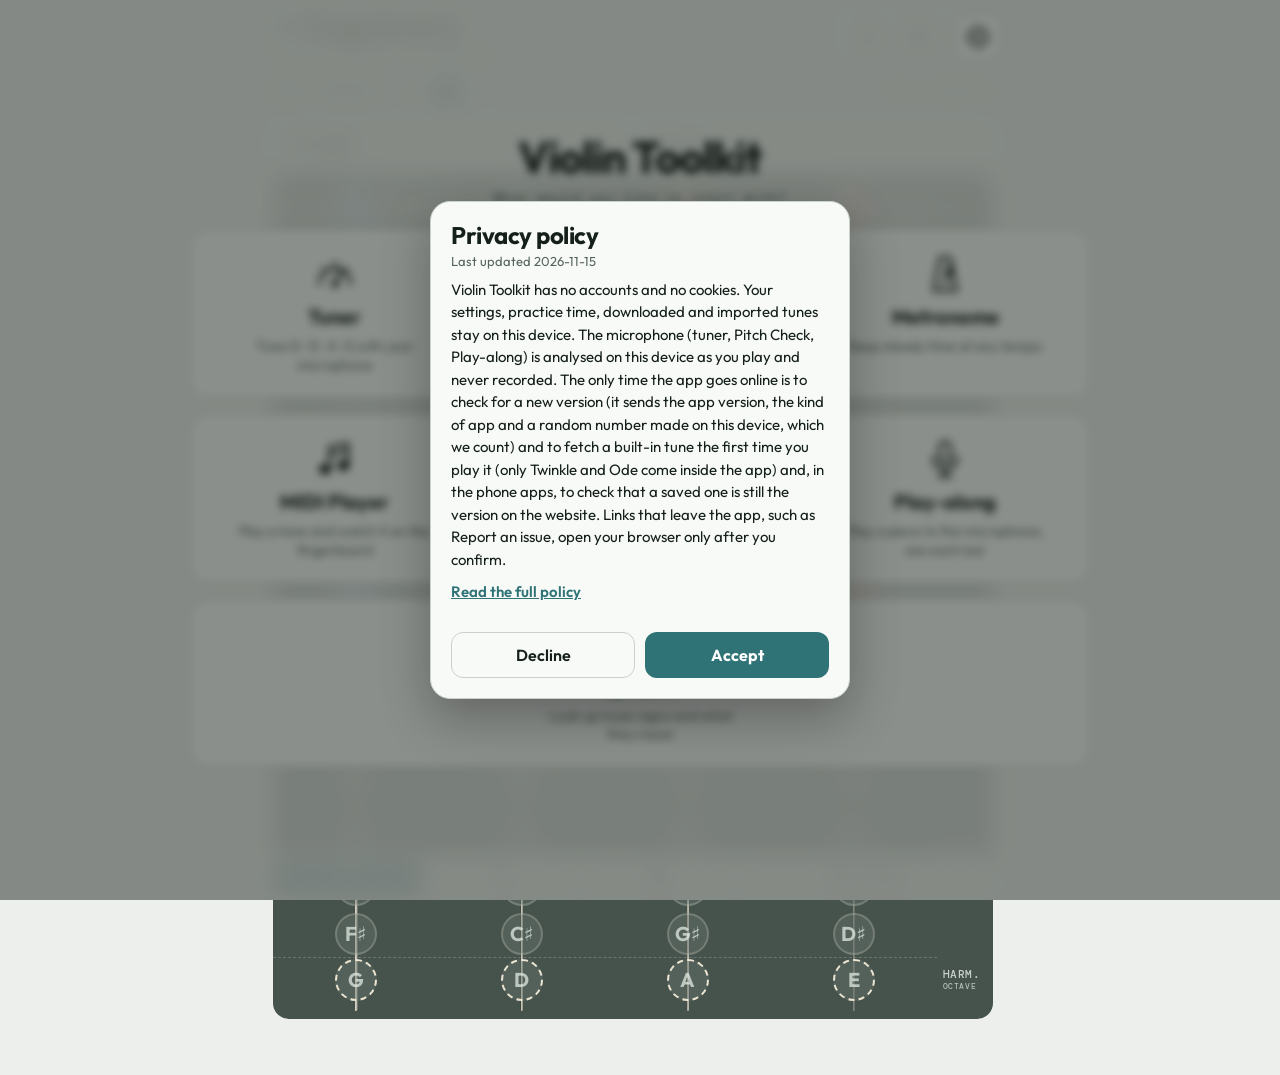
==== commit 97a53415: "Release 1.48 Co-Authored-By: Claude Opus 5.5 <noreply@anthropic.com> Claude-Session: https://claude." ====
--- a/index.html
+++ b/index.html
@@ -1,5 +1,5 @@
 <!doctype html>
-<html lang="en" data-pp="2026-11-14">
+<html lang="en" data-pp="2026-11-15">
 <head>
 <meta charset="utf-8">
 <meta name="viewport" content="width=device-width, initial-scale=1, viewport-fit=cover">
@@ -1129,7 +1129,9 @@
 .mp-score .mp-dyn { fill: var(--sc-ink); font: italic 700 15px 'Times New Roman', 'Noto Serif', Georgia, serif; }
 .mp-grace .stem { stroke-width: 1; }   /* grace notes: small (Trix) */
 /* A–B (Trix): a passage repeated; its button beside Loop, its panel above the controls, A and B marked on the score */
-.mp-ab { font: 700 12px var(--font-note); letter-spacing: -0.02em; width: auto; min-width: 36px; padding: 0 6px; }
+.mp-ab { font: 700 11px var(--font-note); letter-spacing: -0.03em; width: 36px; min-width: 0; padding: 0; }
+/* the loop, A–B and fingering-level (1·3) buttons round like the others, A–B and 1·3 labels one size (Trix) */
+.mp-loop:not(.mp-full) { border-radius: 50%; }
 .mp-ab[aria-pressed="true"] { background: var(--accent); border-color: var(--accent); color: var(--on-accent); }
 .mp-abpop { position: absolute; left: 50%; bottom: calc(100% + 8px); transform: translateX(-50%); width: min(340px, calc(100vw - 32px)); box-sizing: border-box; padding: 14px 16px; border: 1px solid var(--line); border-radius: 16px; background: var(--panel); color: var(--fg); box-shadow: 0 10px 30px rgba(0,0,0,.18); z-index: 20; display: grid; grid-template-columns: 1fr 1fr; gap: 10px 12px; }
 .mp-abpop[hidden] { display: none; }
@@ -1209,7 +1211,7 @@
 #view-fingering .fgx[hidden] { display: none; }
 #view-fingering .fg-mini { pointer-events: auto; width: 32px; height: 32px; display: grid; place-items: center; padding: 0; border: 1px solid var(--line); border-radius: 50%; background: var(--panel); color: var(--fg); box-shadow: 0 2px 6px rgba(0,0,0,.15); cursor: pointer; font: 600 18px/1 var(--font-note); }
 #view-fingering .fg-mini svg { width: 17px; height: 17px; fill: none; stroke: currentColor; stroke-width: 2; stroke-linecap: round; stroke-linejoin: round; }
-#view-fingering .fg-mini.fgx-ab { font: 700 10px/1 var(--font-note); width: 40px; border-radius: 16px; }
+#view-fingering .fg-mini.fgx-ab { font: 700 10px/1 var(--font-note); letter-spacing: -0.03em; }   /* round like the others (Trix) */
 #view-fingering .fg-mini[aria-pressed="true"], #view-fingering .fg-mini[aria-expanded="true"] { background: var(--accent); color: var(--on-accent); border-color: var(--accent); }
 #view-fingering .fg-mini:disabled { opacity: .4; cursor: default; }
 #view-fingering .fg-mini:focus-visible { outline: 3px solid var(--accent); outline-offset: 2px; }
@@ -1256,7 +1258,7 @@
 
 /* fingerings shown (Trix): a drop-down in the floating controls; the same setting is in Settings */
 #view-fingering .fg-lvwrap { position: relative; pointer-events: auto; }
-#view-fingering .fg-lvbtn { font: 700 11px/1 'DM Mono', ui-monospace, monospace; letter-spacing: -0.04em; }
+#view-fingering .fg-lvbtn { font: 700 10px/1 'DM Mono', ui-monospace, monospace; letter-spacing: -0.04em; }   /* the same size as A–B (Trix) */
 #view-fingering .fg-lvbtn[aria-expanded="true"] { background: var(--accent); color: var(--on-accent); border-color: var(--accent); }
 #view-fingering .fg-lvmenu { position: absolute; top: 38px; right: 0; display: grid; min-width: 150px; padding: 4px; border: 1px solid var(--line); border-radius: 12px; background: var(--panel); box-shadow: 0 6px 18px rgba(0,0,0,.18); }
 #view-fingering .fg-lvmenu[hidden] { display: none; }
@@ -1267,8 +1269,9 @@
 /* the hand only over the music, where a click jumps to a note (Hermes F69) */
 #view-fingering .fg-page > g { cursor: pointer; }
 
-/* the floating controls (Trix): one pill at the bottom middle, as in Play-along; zoom out / in, then the player's buttons */
-#view-fingering .fg-fitbar { position: fixed; left: 50%; bottom: calc(env(safe-area-inset-bottom, 0px) + 14px); transform: translateX(-50%); z-index: 30;
+/* the floating controls (Trix): one pill at the top of the pages, staying at the top of the screen while they scroll (it was at
+   the bottom middle, over the music); zoom out / in, then the player's buttons */
+#view-fingering .fg-fitbar { position: sticky; top: calc(env(safe-area-inset-top, 0px) + 8px); width: fit-content; margin: 0 auto 12px; z-index: 30;
   display: flex; align-items: center; gap: 6px; padding: 6px 10px; border: 1px solid var(--line); border-radius: 999px;
   background: color-mix(in srgb, var(--panel) 94%, transparent); -webkit-backdrop-filter: blur(10px); backdrop-filter: blur(10px);
   box-shadow: 0 8px 26px rgba(0, 0, 0, .18); max-width: calc(100vw - 24px); box-sizing: border-box; }
@@ -1277,22 +1280,21 @@
 #view-fingering .fg-fitbar .fg-play { width: 36px; height: 36px; }
 #view-fingering .fg-fitbar .fg-play svg { width: 18px; height: 18px; }
 #view-fingering .fg-zoom svg { width: 19px; height: 19px; }
-#view-fingering .fg-fitbar .mp-mixpop, #view-fingering .fg-fitbar .mp-abpop { pointer-events: auto; bottom: calc(100% + 10px); top: auto; left: auto; right: 0; transform: none; }
-#view-fingering .fg-fitbar .fg-lvmenu { top: auto; bottom: calc(100% + 10px); }
-.shell[data-view="fingering"] #main { padding-bottom: 76px; }   /* room under the floating controls */
+#view-fingering .fg-fitbar .mp-mixpop, #view-fingering .fg-fitbar .mp-abpop { pointer-events: auto; top: calc(100% + 10px); bottom: auto; left: auto; right: 0; transform: none; }
+#view-fingering .fg-fitbar .fg-lvmenu { bottom: auto; top: calc(100% + 10px); }
 @media (max-width: 420px) {   /* a phone: ten buttons in one row */
   #view-fingering .fg-fitbar, #view-fingering .fg-fitbar .fgx { gap: 3px; }
   #view-fingering .fg-fitbar { padding: 5px 7px; }
-  #view-fingering .fg-fitbar .fg-mini { width: 29px; height: 29px; font-size: 16px; }
-  #view-fingering .fg-fitbar .fg-mini.fgx-ab { width: 36px; }
+  #view-fingering .fg-fitbar .fg-mini { width: 29px; height: 29px; }
+  #view-fingering .fg-fitbar .fg-mini:not(.fgx-ab):not(.fg-lvbtn) { font-size: 16px; }   /* A–B and 1·3 keep their 10 px (Hermes F101, Trix) */
   #view-fingering .fg-fitbar .fg-play { width: 33px; height: 33px; }
 }
 #view-fingering .fg-lvmenu button, .mp-lvmenu button { white-space: nowrap; }   /* "Minimum fingerings" on one line (Trix) */
 @media (max-width: 367px) {   /* ten buttons in 296 px (Hermes F98): 8 x 25 + 31 + 30 + 9 x 2 gap + 12 padding = 291 */
   #view-fingering .fg-fitbar, #view-fingering .fg-fitbar .fgx { gap: 2px; }
   #view-fingering .fg-fitbar { padding: 5px 6px; }
-  #view-fingering .fg-fitbar .fg-mini { width: 25px; height: 25px; font-size: 15px; }
-  #view-fingering .fg-fitbar .fg-mini.fgx-ab { width: 31px; }
+  #view-fingering .fg-fitbar .fg-mini { width: 25px; height: 25px; }
+  #view-fingering .fg-fitbar .fg-mini:not(.fgx-ab):not(.fg-lvbtn) { font-size: 15px; }   /* A–B and 1·3 keep their 10 px (Hermes F101, Trix) */
   #view-fingering .fg-fitbar .fg-zoom svg { width: 17px; height: 17px; }
   #view-fingering .fg-fitbar .fg-play { width: 30px; height: 30px; }
 }
@@ -1449,6 +1451,10 @@
 
 /* Pitch | Timing | Both (Trix): which marks the result shows */
 .pa-show { justify-self: start; }
+.pa-bars:not(.lg-open) .pa-lg { display: none; }   /* each key under its own bar, both folded or both open (Trix) */
+.pa-bars .pa-sb { align-content: start; }
+.pa-bars .pa-sb-h { justify-content: center; }
+.pa-bars .pa-sb-big { font: 700 34px/1.05 var(--font-body); text-align: center; letter-spacing: -0.01em; }   /* large, centred above its bar (Trix) */
 .pa-legend { display: grid; gap: 6px; }
 .pa-lg { display: flex; flex-wrap: wrap; gap: 6px 14px; }
 .pa-lg > span { display: inline-flex; align-items: center; gap: 6px; }
@@ -1470,8 +1476,7 @@
 .pa-sb-bar { display: flex; height: 22px; border-radius: 6px; overflow: hidden; background: var(--line); }
 .pa-sb-bar > i { display: grid; place-items: center; min-width: 0; font: 700 11px var(--font-body); font-style: normal; color: #fff; overflow: hidden; white-space: nowrap; }
 .pa-sb-bar .s-ok { background: #23963a; } .pa-sb-bar .s-amber { background: #d68a00; } .pa-sb-bar .s-red { background: #d23b2f; } .pa-sb-bar .s-miss { background: #9a9a9a; }
-.pa-sb-bar.time .s-ok { background: rgba(46, 160, 67, .55); color: #12401c; } .pa-sb-bar.time .s-amber { background: rgba(232, 164, 32, .75); color: #4a2f00; }
-.pa-sb-bar.time .s-red { background: repeating-linear-gradient(135deg, rgba(214, 48, 39, .85) 0 4px, rgba(214, 48, 39, .4) 4px 8px); }
+/* the timing bar in the same solid colours as the pitch bar (Trix: the striped red was from the old timing backgrounds) */
 
 /* the card's fingerboard picture (Trix): like the MIDI player's board, on the right of the text */
 .pa-tip-card:has(.has-fb) { width: min(100%, 420px); }
@@ -1489,7 +1494,13 @@
 .pa-fb-got { stroke: #fff; stroke-width: 1.5; }
 .pa-tip-body .pa-fb-say { margin-top: 8px; font-weight: 600; }
 .pa-sb .pa-lg { margin-top: 4px; font-size: 13px; }
-.pa-bars { gap: 16px; }
+.pa-bars { gap: 16px; grid-template-columns: 1fr 1fr; }   /* Pitch left, Timing right (Trix) */
+.pa-bars .pa-sb-h { flex-wrap: wrap; column-gap: 6px; row-gap: 0; }
+.pa-bars .pa-sb-h b { min-width: 0; }
+.pa-lgbtn { display: inline-flex; align-items: center; gap: 4px; justify-self: start; padding: 4px 0; border: 0; background: none; color: var(--muted); font: 500 13px var(--font-body); cursor: pointer; }
+.pa-lgbtn svg { width: 16px; height: 16px; fill: none; stroke: currentColor; stroke-width: 2; stroke-linecap: round; stroke-linejoin: round; transition: transform .15s; }
+.pa-lgbtn[aria-expanded="true"] svg { transform: rotate(180deg); }
+.pa-legend[hidden] { display: none !important; }
 /* Live (Trix): no page / bar line; the microphone level sits in the top bar beside the time */
 .pa .pa-info { display: none; }   /* no page / bar line in either view (Trix) */
 .pa-bar .pa-mic { flex: 0 1 90px; color: var(--muted); margin-left: auto; }
@@ -1526,9 +1537,13 @@
 .pa-float .mp-speed { min-width: 3.2em; text-align: center; }
 .pa-float .mp-vibrow { display: none; }   /* no vibrato switch here (Trix) */
 .pa-float .mp-mixpop, .pa-float .mp-abpop { bottom: calc(100% + 10px); }
-.shell[data-view="playalong"] #paFloat #mpFull { position: static !important; display: none !important; }
+.shell[data-view="playalong"] #paFloat #mpFull { position: static !important; display: none !important; border-radius: 50%; width: clamp(33px, 9.6vw, 44px); height: auto; aspect-ratio: 1; }   /* round like the pill's other buttons (Trix) */
 .shell[data-view="playalong"] #paFloat.live #mpFull { display: grid !important; }
 .shell[data-view="playalong"] #main { padding-bottom: 76px; }   /* room under the floating controls */
+/* Pages (Trix): the same pill at the top of the pages, staying at the top of the screen while they scroll; menus open downwards */
+.pa-float.top { position: sticky; top: calc(env(safe-area-inset-top, 0px) + 8px); left: auto; bottom: auto; transform: none; width: fit-content; margin: 0 auto 12px; }
+.pa-float.top .mp-mixpop, .pa-float.top .mp-abpop { bottom: auto; top: calc(100% + 10px); }
+.shell:not([data-view="playalong"]) #paFloat { display: none !important; }   /* it waits among the Fingerings pages when Play-along is left */
 .shell[data-view="playalong"] #mpTop > .mp-row { display: none; }   /* one tune row: the one at the top (Trix) */
 .pa-float .pa-zoom svg { width: 20px; height: 20px; fill: none; stroke: currentColor; stroke-width: 2; stroke-linecap: round; }
 .pa-float.live .pa-zoom { display: none; }   /* the pages only */
@@ -1539,10 +1554,12 @@
 .pa-sf.ok { fill: #23963a; } .pa-sf.amber { fill: #e0a020; } .pa-sf.red { fill: #d23b2f; }
 .shell.pa-result:not(.pa-st) .pa-sf { display: none; }
 .pa-sdt.ok { fill: #23963a; } .pa-sdt.amber { fill: #e0a020; } .pa-sdt.red { fill: #d23b2f; }
+/* A–B and the fingering level (1·3) round like the other buttons, their labels one size (Trix) */
+#paFloat .mp-ab, #paFloat .mp-lvbtn { width: clamp(33px, 9.6vw, 44px); height: auto; aspect-ratio: 1; min-width: 0; padding: 0; border-radius: 50%; font-size: 12px; font-weight: 700; letter-spacing: -0.03em; }
 @media (max-width: 380px) {   /* the pill fits small phones (Hermes F93) */
   #paFloat { gap: 2px; padding: 5px 4px; }
   #paFloat .mp-btn, #paFloat .mp-loop, #paFloat .mp-lvbtn { width: 34px; height: 34px; min-width: 0; padding: 0; }
-  #paFloat .mp-ab { font-size: 12px; }
+  #paFloat .mp-ab, #paFloat .mp-lvbtn { width: 34px; height: 34px; font-size: 11px; }
   #paFloat .mp-speed { min-width: 2.6em; font-size: 12px; }
   #paFloat .mp-speed small { display: none; }
 }
@@ -1953,7 +1970,7 @@
       <p class="appsub" id="ttl-playalong-sub">Play the piece · see each bar</p>
     </div>
     <div id="ttl-fingering" hidden>
-      <h1><span class="ttl-ico"><svg viewBox="0 0 24 24" aria-hidden="true"><path d="M6 3.5h8.5l3.5 3.5v13.5H6z"/><path d="M14.5 3.5V7H18"/><path d="M8.5 12.5h7M8.5 15.5h7"/><text x="9" y="10.4" font-size="5.5" font-weight="700" fill="currentColor" stroke="none" font-family="sans-serif">1 3</text></svg></span>Fingerings</h1>
+      <h1><span class="ttl-ico"><svg viewBox="0 0 24 24" aria-hidden="true"><path d="M6 3.5h8.5l3.5 3.5v13.5H6z"/><path d="M14.5 3.5V7H18"/><path d="M8.5 14h7M8.5 17h7"/><text x="8.3" y="11.6" font-size="5" font-weight="700" fill="currentColor" stroke="none" font-family="sans-serif">1 3</text></svg></span>Fingerings</h1>
       <p class="appsub">Automatic fingerings · PDF</p>
     </div>
     <nav class="tabs" aria-label="Tools">
@@ -1961,7 +1978,7 @@
       <button type="button" class="tab" data-view="board" aria-current="page" aria-label="Fingerboard" title="Fingerboard"><svg viewBox="0 0 24 24" aria-hidden="true"><path d="M6.5 3h11"/><path d="M8.4 3.5L7.2 21M10.8 3.5l-.5 17.5M13.2 3.5l.5 17.5M15.6 3.5L16.8 21" opacity=".7"/><path d="M7.7 11h8.6M7.3 17h9.4" opacity=".7"/><circle cx="10.8" cy="7.3" r="1.3" fill="currentColor"/><circle cx="15.6" cy="14" r="1.3" fill="currentColor"/></svg></button>
       <button type="button" class="tab" data-view="metronome" aria-label="Metronome" title="Metronome"><svg viewBox="0 0 24 24" aria-hidden="true"><path d="M9.2 3h5.6l3.4 18H5.8z"/><path d="M12 17.5L15.6 6.5"/><circle cx="14.2" cy="10.6" r="1.2" fill="currentColor"/><path d="M8 21h8" opacity=".0"/></svg></button>
       <button type="button" class="tab" data-view="midi" aria-label="MIDI Player" title="MIDI Player"><svg viewBox="0 0 24 24" aria-hidden="true"><path d="M9 17.5V5.5l10-2v12"/><ellipse cx="6.6" cy="17.6" rx="2.6" ry="2" fill="currentColor"/><ellipse cx="16.6" cy="15.6" rx="2.6" ry="2" fill="currentColor"/><path d="M9 9.5l10-2"/></svg></button>
-      <button type="button" class="tab" data-view="fingering" aria-label="Fingerings" title="Fingerings"><svg viewBox="0 0 24 24" aria-hidden="true"><path d="M6 3.5h8.5l3.5 3.5v13.5H6z"/><path d="M14.5 3.5V7H18"/><path d="M8.5 12.5h7M8.5 15.5h7"/><text x="9" y="10.4" font-size="5.5" font-weight="700" fill="currentColor" stroke="none" font-family="sans-serif">1 3</text></svg></button>
+      <button type="button" class="tab" data-view="fingering" aria-label="Fingerings" title="Fingerings"><svg viewBox="0 0 24 24" aria-hidden="true"><path d="M6 3.5h8.5l3.5 3.5v13.5H6z"/><path d="M14.5 3.5V7H18"/><path d="M8.5 14h7M8.5 17h7"/><text x="8.3" y="11.6" font-size="5" font-weight="700" fill="currentColor" stroke="none" font-family="sans-serif">1 3</text></svg></button>
       <button type="button" class="tab" data-view="symbols" aria-label="Symbols" title="Symbols"><svg viewBox="0 0 24 24" aria-hidden="true"><path d="M3.5 5.5c3-1.2 6-1 8.5.8 2.5-1.8 5.5-2 8.5-.8v13.2c-3-1.2-6-1-8.5.8-2.5-1.8-5.5-2-8.5-.8z"/><path d="M12 6.3v13.2"/><path d="M16.2 9v5.2"/><ellipse cx="15.2" cy="14.4" rx="1.3" ry="1" fill="currentColor"/></svg></button>
       <button type="button" class="tab" data-view="playalong" aria-label="Play-along" title="Play-along"><svg viewBox="0 0 24 24" aria-hidden="true"><rect x="9" y="2.5" width="6" height="11" rx="3"/><path d="M5.5 11a6.5 6.5 0 0 0 13 0"/><path d="M12 17.5v4"/><path d="M8.5 21.5h7"/></svg></button>
       <button type="button" class="tab" id="switchTool" aria-label="Switch tool" title="Switch tool" aria-haspopup="dialog"><svg viewBox="0 0 24 24" aria-hidden="true"><rect x="3.5" y="3.5" width="7" height="7" rx="1.8"/><rect x="13.5" y="3.5" width="7" height="7" rx="1.8"/><rect x="3.5" y="13.5" width="7" height="7" rx="1.8"/><rect x="13.5" y="13.5" width="7" height="7" rx="1.8"/></svg></button>
@@ -1989,13 +2006,14 @@
   <div class="pa-res" id="paRes" hidden>
     <p class="pa-partial" id="paPartial" hidden></p>
     <div class="pa-bars" id="paStats"></div>
-    <p class="pa-temper" id="paTemper"></p>
-    <div class="pa-seg pa-show" id="paShow" role="radiogroup" aria-label="Show">
+    <button type="button" class="pa-lgbtn" id="paLgBtn" aria-expanded="false" aria-controls="paStats"><span>Colour key</span><svg viewBox="0 0 24 24" aria-hidden="true"><path d="M7 10l5 5 5-5"/></svg></button>
+    <p class="pa-temper" id="paTemper" hidden></p>
+    <div class="pa-seg pa-show" id="paShow" role="radiogroup" aria-label="Show" hidden>
       <button type="button" role="radio" data-s="pitch" aria-checked="false">Pitch</button>
       <button type="button" role="radio" data-s="time" aria-checked="false">Timing</button>
       <button type="button" role="radio" data-s="both" aria-checked="true">Both</button>
     </div>
-    <div class="pa-legend" id="paLegend">
+    <div class="pa-legend" id="paLegend" hidden>
       <div class="pa-lg pa-lg-pitch">
         <span class="pa-lh">Shadow note head, pitch (higher = sharp, lower = flat):</span>
         <span><i class="sw sw-ok" aria-hidden="true"></i><span>within 10 ¢</span></span>
@@ -2005,10 +2023,10 @@
         <span><i class="sw sw-wrong" aria-hidden="true"></i><span>red head beside it: the note you played instead</span></span>
       </div>
       <div class="pa-lg pa-lg-time">
-        <span class="pa-lh">Shadow note stem, timing (moved left = early, right = late; wider = held too long, narrower = too short):</span>
-        <span><i class="sw sw-tok" aria-hidden="true"></i><span>within 1/16 of a beat (30–80 ms)</span></span>
-        <span><i class="sw sw-tamber" aria-hidden="true"></i><span>1/16–1/8 of a beat off (70–160 ms)</span></span>
-        <span><i class="sw sw-tred" aria-hidden="true"></i><span>more than 1/8 of a beat off (past 160 ms)</span></span>
+        <span class="pa-lh">Shadow note stem, timing (moved left = early, right = late; longer stem = held too long, shorter = cut short):</span>
+        <span><i class="sw sw-tok" aria-hidden="true"></i><span>within 1/10 of a beat (40–120 ms)</span></span>
+        <span><i class="sw sw-tamber" aria-hidden="true"></i><span>1/10–1/5 of a beat off (90–240 ms)</span></span>
+        <span><i class="sw sw-tred" aria-hidden="true"></i><span>more than 1/5 of a beat off (past 240 ms)</span></span>
       </div>
     </div>
   </div>
@@ -2061,7 +2079,7 @@
       <label class="mp-absel"><span>To bar (B)</span><select id="mpB" translate="no"></select></label>
       <div class="mp-abbtns"><button type="button" id="mpABOff" hidden>Off</button><button type="button" id="mpABCancel">Cancel</button><button type="button" class="primary" id="mpABSet">Repeat</button></div>
     </div>
-    <div class="mp-prog"><input type="range" id="mpSeek" min="0" max="1000" value="0" aria-label="Playback position"><span class="mp-time" id="mpTime">0:00 / 0:00</span><button type="button" class="mp-loop" id="mpLoop" aria-pressed="false" aria-label="Loop" title="Loop"><svg viewBox="0 0 24 24" aria-hidden="true"><path d="M17 3l3 3-3 3"/><path d="M20 6H8a4 4 0 0 0-4 4v1"/><path d="M7 21l-3-3 3-3"/><path d="M4 18h12a4 4 0 0 0 4-4v-1"/></svg></button><button type="button" class="mp-loop mp-ab" id="mpAB" aria-pressed="false" aria-expanded="false" aria-controls="mpABPop" aria-label="Repeat a passage (A–B)" title="Repeat a passage (A–B)" translate="no">A–B</button><span class="mp-lvwrap"><button type="button" class="mp-loop mp-ab mp-lvbtn" id="mpLvBtn" aria-haspopup="true" aria-expanded="false" aria-controls="mpLvMenu" aria-label="Fingerings shown" title="Fingerings shown" translate="no"><span id="mpLvGlyph">123</span></button><span class="mp-lvmenu" id="mpLvMenu" role="menu" aria-label="Fingerings shown" hidden><button type="button" role="menuitemradio" aria-checked="true" data-lv="full">Full fingerings</button><button type="button" role="menuitemradio" aria-checked="false" data-lv="medium">Medium fingerings</button><button type="button" role="menuitemradio" aria-checked="false" data-lv="minimum">Minimum fingerings</button></span></span><button type="button" class="mp-loop mp-full" id="mpFull" aria-pressed="false" aria-label="Full screen" title="Full screen"><svg class="i-in" viewBox="0 0 24 24" aria-hidden="true"><path d="M4 4l6 6M4 9.5V4h5.5M20 20l-6-6M20 14.5V20h-5.5"/></svg><svg class="i-out" viewBox="0 0 24 24" aria-hidden="true"><path d="M4 4l6 6M10 4.5V10H4.5M20 20l-6-6M14 19.5V14h5.5"/></svg></button></div>
+    <div class="mp-prog"><input type="range" id="mpSeek" min="0" max="1000" value="0" aria-label="Playback position"><span class="mp-time" id="mpTime">0:00 / 0:00</span><button type="button" class="mp-loop" id="mpLoop" aria-pressed="false" aria-label="Loop" title="Loop"><svg viewBox="0 0 24 24" aria-hidden="true"><path d="M17 3l3 3-3 3"/><path d="M20 6H8a4 4 0 0 0-4 4v1"/><path d="M7 21l-3-3 3-3"/><path d="M4 18h12a4 4 0 0 0 4-4v-1"/></svg></button><button type="button" class="mp-loop mp-ab" id="mpAB" aria-pressed="false" aria-expanded="false" aria-controls="mpABPop" aria-label="Repeat a passage (A–B)" title="Repeat a passage (A–B)" translate="no">A–B</button><span class="mp-lvwrap"><button type="button" class="mp-loop mp-ab mp-lvbtn" id="mpLvBtn" aria-haspopup="true" aria-expanded="false" aria-controls="mpLvMenu" aria-label="Fingerings shown" title="Fingerings shown" translate="no"><span id="mpLvGlyph">123</span></button><span class="mp-lvmenu" id="mpLvMenu" role="menu" aria-label="Fingerings shown" hidden><button type="button" role="menuitemradio" aria-checked="true" data-lv="full">Full fingerings</button><button type="button" role="menuitemradio" aria-checked="false" data-lv="medium">Medium fingerings</button><button type="button" role="menuitemradio" aria-checked="false" data-lv="minimum">Minimum fingerings</button></span></span><button type="button" class="mp-loop mp-full" id="mpFull" aria-pressed="false" aria-label="Full screen" title="Full screen"><svg class="i-in" viewBox="0 0 24 24" aria-hidden="true"><rect x="4" y="3.5" width="9" height="17" rx="2"/><path d="M15.5 7.5a6.5 6.5 0 0 1 0 9"/><path d="M15.5 16.5h2.6M15.5 16.5v-2.6"/></svg><svg class="i-out" viewBox="0 0 24 24" aria-hidden="true"><rect x="4" y="3.5" width="9" height="17" rx="2"/><path d="M15.5 7.5a6.5 6.5 0 0 1 0 9"/><path d="M15.5 16.5h2.6M15.5 16.5v-2.6"/></svg></button></div>
     <div class="mp-ctl">
       <button type="button" class="mp-btn" id="mpStart" aria-label="Back to start"><svg viewBox="0 0 24 24" aria-hidden="true"><path d="M6 5v14"/><path d="M18 5.5v13L8.5 12z" fill="currentColor"/></svg></button>
       <button type="button" class="mp-btn" id="mpSlower" aria-label="Slower">−</button>
@@ -2501,11 +2519,13 @@
       <button type="button" role="radio" aria-checked="false" data-lv="medium">Medium</button>
       <button type="button" role="radio" aria-checked="false" data-lv="minimum">Minimum</button>
     </div>
-    <h3 id="lblKeys">Key list</h3>
-    <div class="segc two" role="radiogroup" aria-labelledby="lblKeys" id="segKeys">
-      <button type="button" role="radio" aria-checked="false" data-keys="fold">Folded</button>
-      <button type="button" role="radio" aria-checked="false" data-keys="all">All keys</button>
+    <h3 id="lblFlash">Beat flash</h3>
+    <div class="segc two" role="radiogroup" aria-labelledby="lblFlash" id="segFlash">
+      <button type="button" role="radio" aria-checked="false" data-flash="on">On</button>
+      <button type="button" role="radio" aria-checked="false" data-flash="off">Off</button>
     </div>
+    <h3 id="lblUse">Practice time</h3>
+    <button type="button" class="howto-btn" id="openUsage" aria-haspopup="dialog"><svg viewBox="0 0 24 24" aria-hidden="true"><path d="M4 20h16"/><path d="M7 16v-4"/><path d="M12 16V7"/><path d="M17 16v-6"/></svg><span class="use-days">Practised on 0 days</span></button>
     <h3 id="lblApp">Appearance</h3>
     <div class="segc" role="radiogroup" aria-labelledby="lblApp" id="segApp">
       <button type="button" role="radio" aria-checked="false" data-mode="light">Light</button>
@@ -2514,22 +2534,15 @@
     </div>
     <h3 id="lblCol">Colour</h3>
     <div class="swatches" role="radiogroup" aria-labelledby="lblCol" id="swatches"><button type="button" class="swatch" role="radio" aria-checked="false" data-accent="teal" style="--sw:#2F7377;--sw-d:#6DBBC0"><i></i><span>Calm teal</span></button><button type="button" class="swatch" role="radio" aria-checked="false" data-accent="sage" style="--sw:#4F7A66;--sw-d:#86C2A5"><i></i><span>Sage green</span></button><button type="button" class="swatch" role="radio" aria-checked="false" data-accent="slate" style="--sw:#4D6F93;--sw-d:#8DB0D6"><i></i><span>Slate blue</span></button><button type="button" class="swatch" role="radio" aria-checked="false" data-accent="violet" style="--sw:#6A5F93;--sw-d:#B0A6DC"><i></i><span>Soft violet</span></button><button type="button" class="swatch" role="radio" aria-checked="false" data-accent="classic" style="--sw:#16201B;--sw-d:#E5ECE7"><i></i><span>Classic</span></button></div>
-    <h3 id="lblFlash">Beat flash</h3>
-    <div class="segc two" role="radiogroup" aria-labelledby="lblFlash" id="segFlash">
-      <button type="button" role="radio" aria-checked="false" data-flash="on">On</button>
-      <button type="button" role="radio" aria-checked="false" data-flash="off">Off</button>
-    </div>
     <h3 id="lblUpd">Automatic update check</h3>
     <div class="segc two" role="radiogroup" aria-labelledby="lblUpd" id="segUpd">
       <button type="button" role="radio" aria-checked="false" data-upd="on">On</button>
       <button type="button" role="radio" aria-checked="false" data-upd="off">Off</button>
     </div>
-    <h3 id="lblUse">Practice time</h3>
-    <button type="button" class="howto-btn" id="openUsage" aria-haspopup="dialog"><svg viewBox="0 0 24 24" aria-hidden="true"><path d="M4 20h16"/><path d="M7 16v-4"/><path d="M12 16V7"/><path d="M17 16v-6"/></svg><span class="use-days">Practised on 0 days</span></button>
     <h3 id="lblHelp">Help</h3>
-    <button type="button" class="howto-btn" id="showTips"><svg viewBox="0 0 24 24" aria-hidden="true"><circle cx="12" cy="12" r="9"/><path d="M9.6 9.3a2.5 2.5 0 1 1 3.4 2.3c-.6.3-1 .8-1 1.5v.6"/><path d="M12 16.8h.01"/></svg><span>Show tips again</span></button>
     <button type="button" class="howto-btn" id="ppShow" aria-haspopup="dialog"><svg viewBox="0 0 24 24" aria-hidden="true"><path d="M12 3.5l7 2.6v5.4c0 4.2-2.9 7.8-7 9-4.1-1.2-7-4.8-7-9V6.1z"/><path d="M9 12l2 2 4-4"/></svg><span>Privacy policy</span></button>
     <button type="button" class="howto-btn" id="openCredits" aria-haspopup="dialog"><svg viewBox="0 0 24 24" aria-hidden="true"><path d="M9 17.5V5.5l10-2v12"/><ellipse cx="6.6" cy="17.6" rx="2.6" ry="2"/><ellipse cx="16.6" cy="15.6" rx="2.6" ry="2"/></svg><span>Score credits</span></button>
+    <button type="button" class="howto-btn" id="showTips"><svg viewBox="0 0 24 24" aria-hidden="true"><circle cx="12" cy="12" r="9"/><path d="M9.6 9.3a2.5 2.5 0 1 1 3.4 2.3c-.6.3-1 .8-1 1.5v.6"/><path d="M12 16.8h.01"/></svg><span>Show tips again</span></button>
     <a class="howto-btn" id="reportIssue" href="https://github.com/trix69/violin-toolkit/issues/new" target="_blank" rel="noopener noreferrer"><svg viewBox="0 0 24 24" aria-hidden="true"><path d="M5 21V4"/><path d="M5 4h11l-2 4 2 4H5"/></svg><span>Report an issue</span></a>
     <div class="pair" id="linkPair">
       <div>
@@ -2544,7 +2557,7 @@
       </div>
       </div>
     </div>
-    <button type="button" class="ver" id="verBtn" data-version="1.47" data-build="20261114-231437" data-cache="violin-toolkit-"><span>Version 1.47</span> · <span id="verMsg">Check for updates</span></button>
+    <button type="button" class="ver" id="verBtn" data-version="1.48" data-build="20261115-210225" data-cache="violin-toolkit-"><span>Version 1.48</span> · <span id="verMsg">Check for updates</span></button>
     <button type="button" class="sheet-done" id="sheetDone">Done</button>
   </div>
 </div>
@@ -2619,7 +2632,7 @@
     <h2 id="creditsTitle">Score credits</h2>
     <p class="cr-note">The built-in tunes and the editions they come from. The compositions are public domain; each edition is used under the licence shown.</p>
     <p class="cr-note">Fingerings pages made from the built-in tunes carry the licence of their source, shown at the foot of each page; the fingerings and layout added by Violin Toolkit are released under CC0.</p>
-    <ol class="credits"><li><b>Twinkle, Twinkle, Little Star</b><span translate="no">Traditional</span><span translate="no">Engraved by Violin Toolkit, 2026</span><span class="cr-lic" translate="no">CC0 1.0</span></li><li><b>Minuets in G major and G minor, BWV Anh. 114–115</b><span translate="no">Christian Petzold (formerly attributed to J. S. Bach)</span><span translate="no">Mutopia Project no. 75 (Anh. 114) and no. 76 (Anh. 115) (Bach-Gesellschaft), typeset by Allen Garvin; MusicXML by Violin Toolkit; Anh. 115 is the keyboard original: the right hand played on the violin at its own pitch, the left hand as accompaniment (simple slurs added by Violin Toolkit); joined into one piece (I, II, I) by Violin Toolkit</span><span class="cr-lic" translate="no">Public Domain</span></li><li><b>Minuet in G major, BWV Anh. 116</b><span translate="no">Attributed to J. S. Bach</span><span translate="no">Mutopia Project no. 77 (Bach-Gesellschaft), typeset by Allen Garvin; the keyboard original: the right hand played on the violin at its own pitch, the left hand as accompaniment; converted to MusicXML by Violin Toolkit (simple slurs added by Violin Toolkit)</span><span class="cr-lic" translate="no">Public Domain</span></li><li><b>Ode to Joy</b><span translate="no">Ludwig van Beethoven</span><span translate="no">Mutopia Project no. 528, typeset by Peter Chubb; violin line arranged by Violin Toolkit</span><span class="cr-lic" translate="no">Public Domain</span></li><li><b>Gavotte by Martini</b><span translate="no">Giovanni Battista Martini</span><span translate="no">Mutopia Project no. 1785 (C. F. Peters, ca. 1891), typeset by Fabien Mirloup; converted to MusicXML by Violin Toolkit</span><span class="cr-lic" translate="no">Creative Commons Attribution-ShareAlike 3.0</span></li><li><b>Air (BWV 1068)</b><span translate="no">Johann Sebastian Bach</span><span translate="no">Mutopia Project no. 242 (Bach-Gesellschaft), typeset by Jeff Covey; converted to MusicXML by Violin Toolkit, repeats written out</span><span class="cr-lic" translate="no">Creative Commons Attribution-ShareAlike 3.0</span></li><li><b>Ave Maria</b><span translate="no">Franz Schubert</span><span translate="no">OpenScore Lieder (Ellens Gesang III, D. 839), transcribed by Mark Gotham from IMSLP #16400; the voice part played by the violin</span><span class="cr-lic" translate="no">CC0 1.0</span></li><li><b>Ständchen (Serenade)</b><span translate="no">Franz Schubert</span><span translate="no">OpenScore Lieder (Schwanengesang, D. 957 No. 4), transcribed by pental from IMSLP #60828; the voice part played by the violin</span><span class="cr-lic" translate="no">CC0 1.0</span></li><li><b>The Swan (Le Cygne)</b><span translate="no">Camille Saint-Saëns</span><span translate="no">Saint-Saëns&#x27;s transcription for violin and piano, Paris: Durand &amp; Schoenewerk, n.d. [1888], plate D.S. 3891 (IMSLP #27110); engraved by Violin Toolkit, 2026</span><span class="cr-lic" translate="no">Public Domain (edition); our engraving CC0 1.0</span></li><li><b>Méditation (Thaïs)</b><span translate="no">Jules Massenet</span><span translate="no">From the opera Thaïs (1894); arranged for solo violin and string orchestra by Duncan McIntyre for the Forrest National Chamber Orchestra (IMSLP #317996, PDF typeset by the arranger); transcribed to MusicXML from that PDF by Violin Toolkit, 2026 (the solo violin played, the strings as accompaniment, pizzicato arpeggios with a pizzicato sound; bowings and dynamics left out)</span><span class="cr-lic" translate="no">Creative Commons Attribution 4.0</span></li><li><b>Humoresque No. 7</b><span translate="no">Antonín Dvořák</span><span translate="no">Op. 101 No. 7, from Leoš Soustružník&#x27;s arrangement for strings, 2025 (IMSLP #989437), in G major as arranged (Dvořák wrote G-flat), tempo as Dvořák&#x27;s (crotchet = 72); checked by Violin Toolkit, 2026; bar 6 begins on G like bar 2</span><span class="cr-lic" translate="no">CC0 1.0</span></li><li><b>Habanera (Carmen)</b><span translate="no">Georges Bizet</span><span translate="no">Arranged for violin and piano by RSB, 2012 (IMSLP #259809); engraved from that score by Violin Toolkit, 2026 (a grace pair in bar 43 left out, the closing turn written as grace notes)</span><span class="cr-lic" translate="no">Creative Commons Attribution 3.0</span></li><li><b>Por una Cabeza</b><span translate="no">Carlos Gardel</span><span translate="no">Tango, 1935 (words Alfredo Le Pera); from Adam Cuerden&#x27;s edition for voice and piano, 2008, with Constantin Stephan&#x27;s corrections, 2017 (IMSLP #295296, #494334): the voice part played by the violin, phrased for violin and set in G (the violin an octave higher), the piano&#x27;s inner voices merged into chords; engraved by Violin Toolkit, 2026</span><span class="cr-lic" translate="no">Creative Commons Attribution 3.0</span></li><li><b>Grande Valse brillante (opening)</b><span translate="no">Frédéric Chopin</span><span translate="no">Op. 18, bars 1-69, from the arrangement for violin and piano rev. Fr. Seitz, Hamburg: Anton J. Benjamin, Musikalisches Universum, plate A.J.B. 3298 (IMSLP #24059); engraved by Violin Toolkit, 2026</span><span class="cr-lic" translate="no">Public Domain (edition); our engraving CC0 1.0</span></li><li><b>In the Hall of the Mountain King</b><span translate="no">Edvard Grieg</span><span translate="no">Mutopia Project no. 1888 (The University Society, 1918), typeset by Coyau; violin line arranged by Violin Toolkit</span><span class="cr-lic" translate="no">Public Domain</span></li><li><b>Canon in D, P. 37</b><span translate="no">Johann Pachelbel</span><span translate="no">Mutopia Project no. 2047 (Canon per 3 Violini e Basso), typeset by Michael Fischer v. Mollard; converted to MusicXML and tempo changed to crotchet = 50 by Violin Toolkit</span><span class="cr-lic" translate="no">Creative Commons Attribution 4.0</span></li><li><b>Concerto in A minor (RV 356), 1st movement</b><span translate="no">Antonio Vivaldi</span><span translate="no">Mutopia Project no. 2048 (L&#x27;estro armonico Op. 3 No. 6, Estienne Roger &amp; Michel Charles Le Cène), typeset by Felix Janda; converted to MusicXML by Violin Toolkit</span><span class="cr-lic" translate="no">Public Domain</span></li><li><b>Romance No. 2 in F major, Op. 50</b><span translate="no">Ludwig van Beethoven</span><span translate="no">Mutopia Project no. 911 (Breitkopf &amp; Härtel, 1862–1865), typeset by Stelios Samelis; converted to MusicXML by Violin Toolkit, with the string parts as accompaniment (flute, oboes, bassoons and horns left out)</span><span class="cr-lic" translate="no">Public Domain</span></li><li><b>Violin Concerto in E minor, Op. 64, 1st movement (opening)</b><span translate="no">Felix Mendelssohn</span><span translate="no">The composer&#x27;s own edition, Leipzig: Breitkopf und Härtel, n.d. [1845], plate 7210: violin part (IMSLP #913234) and violin and piano score (IMSLP #872023); bars 1–48 (to the orchestra&#x27;s entry), the piano part as accompaniment; engraved by Violin Toolkit, 2026</span><span class="cr-lic" translate="no">Public Domain (edition); our engraving CC0 1.0</span></li><li><b>Violin Concerto in D major, Op. 35, 1st movement (opening)</b><span translate="no">Pyotr Ilyich Tchaikovsky</span><span translate="no">Mutopia Project no. 466 (Eulenburg, 1920); the solo&#x27;s entry and first theme (bars 23–41) with the string parts as accompaniment (winds, horns, trumpets and timpani left out); converted to MusicXML by Violin Toolkit</span><span class="cr-lic" translate="no">Public Domain</span></li><li><b>Violin Concerto in D major, Op. 61, 1st movement (opening)</b><span translate="no">Ludwig van Beethoven</span><span translate="no">Mutopia Project no. 990 (Breitkopf &amp; Härtel, 1862–1865); the solo&#x27;s entry and first dolce theme (bars 89–109) with the string parts as accompaniment (winds, brass, timpani and double bass left out); converted to MusicXML by Violin Toolkit</span><span class="cr-lic" translate="no">Public Domain</span></li><li><b>Hungarian Dance No. 5</b><span translate="no">Johannes Brahms</span><span translate="no">Arranged for 2 violins, 2 violas and cello by Hans Erblich, 2012 (IMSLP #205345, PDF typeset by the arranger); transcribed to MusicXML from that PDF by Violin Toolkit, 2026 (first violin played, the others as accompaniment; the ad lib. 8va played as written)</span><span class="cr-lic" translate="no">Creative Commons Attribution Share Alike 3.0</span></li><li><b>Csárdás</b><span translate="no">Vittorio Monti</span><span translate="no">Arranged for string quartet by Tolga Karaca, 2011 (IMSLP #157169, PDF typeset by the arranger); transcribed to MusicXML from that PDF by Violin Toolkit, 2026 (first violin played, the others as accompaniment; where the second violin has the tune, bars 38–53 and 86–99, the two violin parts swapped; grace notes, bowings and dynamics left out)</span><span class="cr-lic" translate="no">Creative Commons Attribution 3.0</span></li><li><b>Spring (La primavera), 1st movement</b><span translate="no">Antonio Vivaldi</span><span translate="no">Mutopia Project no. 301 (Performers&#x27; Facsimiles), typeset by smailliw; converted to MusicXML by Violin Toolkit</span><span class="cr-lic" translate="no">Creative Commons Attribution-ShareAlike 3.0</span></li><li><b>Autumn (L&#x27;autunno), 1st movement</b><span translate="no">Antonio Vivaldi</span><span translate="no">Mutopia Project no. 350 (Performers&#x27; Facsimiles), typeset by smailliw; converted to MusicXML by Violin Toolkit, bar 2 made like bar 1</span><span class="cr-lic" translate="no">Creative Commons Attribution-ShareAlike 3.0</span></li><li><b>Winter (L&#x27;inverno), 1st movement</b><span translate="no">Antonio Vivaldi</span><span translate="no">Mutopia Project no. 351 (Performers&#x27; Facsimiles), typeset by smailliw; converted to MusicXML and tempo changed to crotchet = 80 by Violin Toolkit</span><span class="cr-lic" translate="no">Creative Commons Attribution-ShareAlike 3.0</span></li><li><b>Winter (L&#x27;inverno), 2nd movement</b><span translate="no">Antonio Vivaldi</span><span translate="no">Mutopia Project no. 351 (Performers&#x27; Facsimiles), typeset by smailliw; converted to MusicXML by Violin Toolkit, the ripieno violins marked pizzicato as the edition says in words</span><span class="cr-lic" translate="no">Creative Commons Attribution-ShareAlike 3.0</span></li><li><b>Summer (L&#x27;estate), 3rd movement</b><span translate="no">Antonio Vivaldi</span><span translate="no">Mutopia Project no. 336 (Performers&#x27; Facsimiles), typeset by smailliw; converted to MusicXML by Violin Toolkit</span><span class="cr-lic" translate="no">Creative Commons Attribution-ShareAlike 3.0</span></li><li><b>Serenade (K525), 1st movement</b><span translate="no">Wolfgang Amadeus Mozart</span><span translate="no">Mutopia Project no. 900 (Eine kleine Nachtmusik K. 525); MusicXML by Violin Toolkit</span><span class="cr-lic" translate="no">Public Domain</span></li></ol>
+    <ol class="credits"><li><b>Twinkle, Twinkle, Little Star</b><span translate="no">Traditional</span><span translate="no">Engraved by Violin Toolkit, 2026</span><span class="cr-lic" translate="no">CC0 1.0</span></li><li><b>Minuets in G major and G minor, BWV Anh. 114–115</b><span translate="no">Christian Petzold (formerly attributed to J. S. Bach)</span><span translate="no">Mutopia Project no. 75 (Anh. 114) and no. 76 (Anh. 115) (Bach-Gesellschaft), typeset by Allen Garvin; MusicXML by Violin Toolkit; Anh. 115 is the keyboard original: the right hand played on the violin at its own pitch, the left hand as accompaniment (simple slurs added by Violin Toolkit); joined into one piece (I, II, I) by Violin Toolkit</span><span class="cr-lic" translate="no">Public Domain</span></li><li><b>Minuet in G major, BWV Anh. 116</b><span translate="no">Attributed to J. S. Bach</span><span translate="no">Mutopia Project no. 77 (Bach-Gesellschaft), typeset by Allen Garvin; the keyboard original: the right hand played on the violin at its own pitch, the left hand as accompaniment; converted to MusicXML by Violin Toolkit (simple slurs added by Violin Toolkit)</span><span class="cr-lic" translate="no">Public Domain</span></li><li><b>Ode to Joy</b><span translate="no">Ludwig van Beethoven</span><span translate="no">Mutopia Project no. 528, typeset by Peter Chubb; violin line arranged by Violin Toolkit</span><span class="cr-lic" translate="no">Public Domain</span></li><li><b>Gavotte by Martini</b><span translate="no">Giovanni Battista Martini</span><span translate="no">Mutopia Project no. 1785 (C. F. Peters, ca. 1891), typeset by Fabien Mirloup; converted to MusicXML by Violin Toolkit</span><span class="cr-lic" translate="no">Creative Commons Attribution-ShareAlike 3.0</span></li><li><b>Air (BWV 1068)</b><span translate="no">Johann Sebastian Bach</span><span translate="no">Mutopia Project no. 242 (Bach-Gesellschaft), typeset by Jeff Covey; converted to MusicXML by Violin Toolkit, repeats written out</span><span class="cr-lic" translate="no">Creative Commons Attribution-ShareAlike 3.0</span></li><li><b>Ave Maria</b><span translate="no">Franz Schubert</span><span translate="no">OpenScore Lieder (Ellens Gesang III, D. 839), transcribed by Mark Gotham from IMSLP #16400; the voice part played by the violin</span><span class="cr-lic" translate="no">CC0 1.0</span></li><li><b>Ständchen (Serenade)</b><span translate="no">Franz Schubert</span><span translate="no">OpenScore Lieder (Schwanengesang, D. 957 No. 4), transcribed by pental from IMSLP #60828; the voice part played by the violin</span><span class="cr-lic" translate="no">CC0 1.0</span></li><li><b>The Swan (Le Cygne)</b><span translate="no">Camille Saint-Saëns</span><span translate="no">Saint-Saëns&#x27;s transcription for violin and piano, Paris: Durand &amp; Schoenewerk, n.d. [1888], plate D.S. 3891 (IMSLP #27110); engraved by Violin Toolkit, 2026</span><span class="cr-lic" translate="no">Public Domain (edition); our engraving CC0 1.0</span></li><li><b>Wiegenlied (Lullaby)</b><span translate="no">Johannes Brahms</span><span translate="no">Op. 49 No. 4; OpenScore Lieder, transcribed from IMSLP #81909 (scores/Brahms,_Johannes/5_Lieder,_Op.49/4_Wiegenlied/lc5701612.mxl, taken 2026-11-15); the voice part played by the violin</span><span class="cr-lic" translate="no">MusicXML: OpenScore (CC0 1.0)</span></li><li><b>Après un rêve</b><span translate="no">Gabriel Fauré</span><span translate="no">Op. 7 No. 1; OpenScore Lieder, transcribed by ashmoggs from IMSLP #24047 (scores/Fauré,_Gabriel/3_Songs,_Op.7/1_Après_un_rêve/lc6810863.mxl, taken 2026-11-15); the voice part played by the violin</span><span class="cr-lic" translate="no">MusicXML: OpenScore (CC0 1.0)</span></li><li><b>Méditation (Thaïs)</b><span translate="no">Jules Massenet</span><span translate="no">From the opera Thaïs (1894); arranged for solo violin and string orchestra by Duncan McIntyre for the Forrest National Chamber Orchestra (IMSLP #317996, PDF typeset by the arranger); transcribed to MusicXML from that PDF by Violin Toolkit, 2026 (the solo violin played, the strings as accompaniment, pizzicato arpeggios with a pizzicato sound; bowings and dynamics left out)</span><span class="cr-lic" translate="no">Creative Commons Attribution 4.0</span></li><li><b>Humoresque No. 7</b><span translate="no">Antonín Dvořák</span><span translate="no">Op. 101 No. 7, from Leoš Soustružník&#x27;s arrangement for strings, 2025 (IMSLP #989437), in G major as arranged (Dvořák wrote G-flat), tempo as Dvořák&#x27;s (crotchet = 72); checked by Violin Toolkit, 2026; bar 6 begins on G like bar 2</span><span class="cr-lic" translate="no">CC0 1.0</span></li><li><b>Habanera (Carmen)</b><span translate="no">Georges Bizet</span><span translate="no">Arranged for violin and piano by RSB, 2012 (IMSLP #259809); engraved from that score by Violin Toolkit, 2026 (a grace pair in bar 43 left out, the closing turn written as grace notes)</span><span class="cr-lic" translate="no">Creative Commons Attribution 3.0</span></li><li><b>Por una Cabeza</b><span translate="no">Carlos Gardel</span><span translate="no">Tango, 1935 (words Alfredo Le Pera); from Adam Cuerden&#x27;s edition for voice and piano, 2008, with Constantin Stephan&#x27;s corrections, 2017 (IMSLP #295296, #494334): the voice part played by the violin, phrased for violin and set in G (the violin an octave higher), the piano&#x27;s inner voices merged into chords; engraved by Violin Toolkit, 2026</span><span class="cr-lic" translate="no">Creative Commons Attribution 3.0</span></li><li><b>Grande Valse brillante (opening)</b><span translate="no">Frédéric Chopin</span><span translate="no">Op. 18, bars 1-69, from the arrangement for violin and piano rev. Fr. Seitz, Hamburg: Anton J. Benjamin, Musikalisches Universum, plate A.J.B. 3298 (IMSLP #24059); engraved by Violin Toolkit, 2026</span><span class="cr-lic" translate="no">Public Domain (edition); our engraving CC0 1.0</span></li><li><b>In the Hall of the Mountain King</b><span translate="no">Edvard Grieg</span><span translate="no">Mutopia Project no. 1888 (The University Society, 1918), typeset by Coyau; violin line arranged by Violin Toolkit</span><span class="cr-lic" translate="no">Public Domain</span></li><li><b>Swan Lake: Dance of the Little Swans</b><span translate="no">Pyotr Ilyich Tchaikovsky</span><span translate="no">Op. 20a No. 3, from Eugene Gajewski&#x27;s engraving of the Swan Lake Suite, 2024 (IMSLP #917974, Dorico with MusicXML); arranged by Violin Toolkit, 2026: the violin plays the tune (oboe I, and violin I in bars 10-25), the other woodwinds and the strings accompany at sounding pitch (piccolo, brass and timpani left out)</span><span class="cr-lic" translate="no">CC0 1.0</span></li><li><b>String Quartet &#x27;Emperor&#x27;, 2nd movement (theme)</b><span translate="no">Joseph Haydn</span><span translate="no">Op. 76 No. 3, Hob. III:77; OpenScore String Quartets, transcribed by mozbadel from IMSLP (scores/Haydn,_Joseph/String_Quartet_in_C_major,_Hob.III77,_Op.76_No.3/sq20428156.mxl, taken 2026-11-15); the theme, before the variations (source bars 129-149)</span><span class="cr-lic" translate="no">MusicXML: OpenScore (CC0 1.0)</span></li><li><b>String Quartet No. 1, 2nd movement (Andante cantabile)</b><span translate="no">Pyotr Ilyich Tchaikovsky</span><span translate="no">Op. 11; OpenScore String Quartets, transcribed by mooing and mozbadel from IMSLP (scores/Tchaikovsky,_Pyotr_Ilyich/String_Quartet_No.1,_Op.11/sq11738245.mxl, taken 2026-11-15); the whole movement (source bars 184-367)</span><span class="cr-lic" translate="no">MusicXML: OpenScore (CC0 1.0)</span></li><li><b>String Quartet No. 12 &#x27;American&#x27;, 2nd movement</b><span translate="no">Antonín Dvořák</span><span translate="no">Op. 96; OpenScore String Quartets, transcribed by flutemouse from IMSLP (scores/Dvořák,_Antonín/String_Quartet_No.12,_Op.96_(“American”)/sq8885439.mxl, taken 2026-11-15); the whole movement (source bars 179-275)</span><span class="cr-lic" translate="no">MusicXML: OpenScore (CC0 1.0)</span></li><li><b>String Quartet No. 2, 3rd movement (Nocturne)</b><span translate="no">Alexander Borodin</span><span translate="no">OpenScore String Quartets, transcribed by markpearse from IMSLP (scores/Borodin,_Alexander/String_Quartet_No.2/sq10675759.mxl, taken 2026-11-15); the whole movement (source bars 604-783)</span><span class="cr-lic" translate="no">MusicXML: OpenScore (CC0 1.0)</span></li><li><b>Canon in D, P. 37</b><span translate="no">Johann Pachelbel</span><span translate="no">Mutopia Project no. 2047 (Canon per 3 Violini e Basso), typeset by Michael Fischer v. Mollard; converted to MusicXML and tempo changed to crotchet = 50 by Violin Toolkit</span><span class="cr-lic" translate="no">Creative Commons Attribution 4.0</span></li><li><b>Concerto in A minor (RV 356), 1st movement</b><span translate="no">Antonio Vivaldi</span><span translate="no">Mutopia Project no. 2048 (L&#x27;estro armonico Op. 3 No. 6, Estienne Roger &amp; Michel Charles Le Cène), typeset by Felix Janda; converted to MusicXML by Violin Toolkit</span><span class="cr-lic" translate="no">Public Domain</span></li><li><b>Romance No. 2 in F major, Op. 50</b><span translate="no">Ludwig van Beethoven</span><span translate="no">Mutopia Project no. 911 (Breitkopf &amp; Härtel, 1862–1865), typeset by Stelios Samelis; converted to MusicXML by Violin Toolkit, with the string parts as accompaniment (flute, oboes, bassoons and horns left out)</span><span class="cr-lic" translate="no">Public Domain</span></li><li><b>Violin Concerto in E minor, Op. 64, 1st movement (opening)</b><span translate="no">Felix Mendelssohn</span><span translate="no">The composer&#x27;s own edition, Leipzig: Breitkopf und Härtel, n.d. [1845], plate 7210: violin part (IMSLP #913234) and violin and piano score (IMSLP #872023); bars 1–48 (to the orchestra&#x27;s entry), the piano part as accompaniment; engraved by Violin Toolkit, 2026</span><span class="cr-lic" translate="no">Public Domain (edition); our engraving CC0 1.0</span></li><li><b>Violin Concerto in D major, Op. 35, 1st movement (opening)</b><span translate="no">Pyotr Ilyich Tchaikovsky</span><span translate="no">Mutopia Project no. 466 (Eulenburg, 1920); the solo&#x27;s entry and first theme (bars 23–41) with the string parts as accompaniment (winds, horns, trumpets and timpani left out); converted to MusicXML by Violin Toolkit</span><span class="cr-lic" translate="no">Public Domain</span></li><li><b>Violin Concerto in D major, Op. 61, 1st movement (opening)</b><span translate="no">Ludwig van Beethoven</span><span translate="no">Mutopia Project no. 990 (Breitkopf &amp; Härtel, 1862–1865); the solo&#x27;s entry and first dolce theme (bars 89–109) with the string parts as accompaniment (winds, brass, timpani and double bass left out); converted to MusicXML by Violin Toolkit</span><span class="cr-lic" translate="no">Public Domain</span></li><li><b>La Campanella (Violin Concerto No. 2, Rondo)</b><span translate="no">Niccolò Paganini</span><span translate="no">Op. 7, 3rd movement (Rondo): the upbeat and bars 1-42: the solo theme, the tutti, the first solo episode, the theme&#x27;s return, to the next tutti; from Philipp Scharwenka&#x27;s edition for violin and piano, Leipzig: Breitkopf &amp; Härtel, n.d. [ca. 1896], plate 21008: violin part (IMSLP #774280) and piano score (IMSLP #774279); engraved by Violin Toolkit, 2026 (in the tutti the violin plays the tune, as the violin part prints it; the harmonics of bars 31-33 are written as their top notes; dotted crotchet = 76, near recorded performances)</span><span class="cr-lic" translate="no">Public Domain (edition); our engraving CC0 1.0</span></li><li><b>Hungarian Dance No. 5</b><span translate="no">Johannes Brahms</span><span translate="no">Arranged for 2 violins, 2 violas and cello by Hans Erblich, 2012 (IMSLP #205345, PDF typeset by the arranger); transcribed to MusicXML from that PDF by Violin Toolkit, 2026 (first violin played, the others as accompaniment; the ad lib. 8va played as written)</span><span class="cr-lic" translate="no">Creative Commons Attribution Share Alike 3.0</span></li><li><b>Orpheus in the Underworld (Can-Can)</b><span translate="no">Jacques Offenbach</span><span translate="no">Galop infernal, No. 15b of Orphée aux enfers (Orpheus in der Unterwelt); from the vocal score, Berlin: Bote &amp; Bock, n.d. [ca. 1880], plate 10779 (IMSLP #26815); engraved by Violin Toolkit, 2026: the violin plays the piano&#x27;s top line in the piano passages and the sung tune elsewhere, the piano as accompaniment (the chorus parts left out)</span><span class="cr-lic" translate="no">Public Domain (edition); our engraving CC0 1.0</span></li><li><b>Csárdás</b><span translate="no">Vittorio Monti</span><span translate="no">Arranged for string quartet by Tolga Karaca, 2011 (IMSLP #157169, PDF typeset by the arranger); transcribed to MusicXML from that PDF by Violin Toolkit, 2026 (first violin played, the others as accompaniment; where the second violin has the tune, bars 38–53 and 86–99, the two violin parts swapped; grace notes, bowings and dynamics left out)</span><span class="cr-lic" translate="no">Creative Commons Attribution 3.0</span></li><li><b>Gavotte en Rondeau, BWV 1006</b><span translate="no">Johann Sebastian Bach</span><span translate="no">Partita No. 3 in E major, 3rd movement (Sonatas and Partitas for solo violin); LilyPond: Mutopia Project no. 1471, from the Bach-Gesellschaft edition 1879, Band 27.1, typeset 2008 (https://www.mutopiaproject.org/cgibin/piece-info.cgi?id=1471, taken 2026-11-15); converted to MusicXML by Violin Toolkit, 2026, tempo crotchet = 120 added (the source has none)</span><span class="cr-lic" translate="no">Creative Commons Attribution-ShareAlike 3.0</span></li><li><b>Andante, BWV 1003</b><span translate="no">Johann Sebastian Bach</span><span translate="no">Sonata No. 2 in A minor, 3rd movement (Sonatas and Partitas for solo violin); LilyPond: Mutopia Project no. 1456, from the Bach-Gesellschaft edition 1879, Band 27.1, typeset 2008 (https://www.mutopiaproject.org/cgibin/piece-info.cgi?id=1456, taken 2026-11-15); converted to MusicXML by Violin Toolkit, 2026, tempo crotchet = 60 added (the source has none)</span><span class="cr-lic" translate="no">Creative Commons Attribution-ShareAlike 3.0</span></li><li><b>Adagio, BWV 1001</b><span translate="no">Johann Sebastian Bach</span><span translate="no">Sonata No. 1 in G minor, 1st movement (Sonatas and Partitas for solo violin); LilyPond: Mutopia Project no. 1429, from the Bach-Gesellschaft edition 1879, Band 27.1, typeset 2008 (https://www.mutopiaproject.org/cgibin/piece-info.cgi?id=1429, taken 2026-11-15); converted to MusicXML by Violin Toolkit, 2026, tempo crotchet = 44 added (the source has none)</span><span class="cr-lic" translate="no">Creative Commons Attribution-ShareAlike 3.0</span></li><li><b>Preludio, BWV 1006</b><span translate="no">Johann Sebastian Bach</span><span translate="no">Partita No. 3 in E major, 1st movement (Sonatas and Partitas for solo violin); LilyPond: Mutopia Project no. 1469, from the Bach-Gesellschaft edition 1879, Band 27.1, typeset 2008 (https://www.mutopiaproject.org/cgibin/piece-info.cgi?id=1469, taken 2026-11-15); converted to MusicXML by Violin Toolkit, 2026, tempo crotchet = 120 added (the source has none)</span><span class="cr-lic" translate="no">Creative Commons Attribution-ShareAlike 3.0</span></li><li><b>Spring (La primavera), 1st movement</b><span translate="no">Antonio Vivaldi</span><span translate="no">Mutopia Project no. 301 (Performers&#x27; Facsimiles), typeset by smailliw; converted to MusicXML by Violin Toolkit</span><span class="cr-lic" translate="no">Creative Commons Attribution-ShareAlike 3.0</span></li><li><b>Autumn (L&#x27;autunno), 1st movement</b><span translate="no">Antonio Vivaldi</span><span translate="no">Mutopia Project no. 350 (Performers&#x27; Facsimiles), typeset by smailliw; converted to MusicXML by Violin Toolkit, bar 2 made like bar 1</span><span class="cr-lic" translate="no">Creative Commons Attribution-ShareAlike 3.0</span></li><li><b>Winter (L&#x27;inverno), 1st movement</b><span translate="no">Antonio Vivaldi</span><span translate="no">Mutopia Project no. 351 (Performers&#x27; Facsimiles), typeset by smailliw; converted to MusicXML and tempo changed to crotchet = 80 by Violin Toolkit</span><span class="cr-lic" translate="no">Creative Commons Attribution-ShareAlike 3.0</span></li><li><b>Winter (L&#x27;inverno), 2nd movement</b><span translate="no">Antonio Vivaldi</span><span translate="no">Mutopia Project no. 351 (Performers&#x27; Facsimiles), typeset by smailliw; converted to MusicXML by Violin Toolkit, the ripieno violins marked pizzicato as the edition says in words</span><span class="cr-lic" translate="no">Creative Commons Attribution-ShareAlike 3.0</span></li><li><b>Summer (L&#x27;estate), 3rd movement</b><span translate="no">Antonio Vivaldi</span><span translate="no">Mutopia Project no. 336 (Performers&#x27; Facsimiles), typeset by smailliw; converted to MusicXML by Violin Toolkit</span><span class="cr-lic" translate="no">Creative Commons Attribution-ShareAlike 3.0</span></li><li><b>Serenade (K525), 1st movement</b><span translate="no">Wolfgang Amadeus Mozart</span><span translate="no">Mutopia Project no. 900 (Eine kleine Nachtmusik K. 525); MusicXML by Violin Toolkit</span><span class="cr-lic" translate="no">Public Domain</span></li></ol>
     <button type="button" class="sheet-done" id="creditsDone">Done</button>
   </div>
 </div>
@@ -2647,7 +2660,7 @@
     <h2 id="ppTitle" tabindex="-1">Privacy policy</h2>
     <p class="pp-date" id="ppDate"></p>
     <div class="pp-body">
-      <p id="ppText">Violin Toolkit has no accounts and no cookies. Your settings, practice time and imported tunes stay on this device. The microphone (tuner, Pitch Check, Play-along) is analysed on this device as you play and never recorded. The only time the app goes online is to check for a new version (it sends the app version, the kind of app and a random number made on this device, which we count) and, on the phone builds, to fetch a built-in tune the first time you play it and to check that a saved one is still the version on the website. Links that leave the app, such as Report an issue, open your browser only after you confirm.</p>
+      <p id="ppText">Violin Toolkit has no accounts and no cookies. Your settings, practice time, downloaded and imported tunes stay on this device. The microphone (tuner, Pitch Check, Play-along) is analysed on this device as you play and never recorded. The only time the app goes online is to check for a new version (it sends the app version, the kind of app and a random number made on this device, which we count) and to fetch a built-in tune the first time you play it (only Twinkle and Ode come inside the app) and, in the phone apps, to check that a saved one is still the version on the website. Links that leave the app, such as Report an issue, open your browser only after you confirm.</p>
       <p><a id="ppLink" href="https://trix69.github.io/violin-toolkit/docs/privacy.html" target="_blank" rel="noopener">Read the full policy</a></p>
       <p class="pp-msg" id="ppMsg" role="status" hidden></p>
     </div>
@@ -2708,7 +2721,7 @@
       <button type="button" class="launch-btn" data-view="board"><svg viewBox="0 0 24 24" aria-hidden="true"><path d="M6.5 3h11"/><path d="M8.4 3.5L7.2 21M10.8 3.5l-.5 17.5M13.2 3.5l.5 17.5M15.6 3.5L16.8 21" opacity=".7"/><path d="M7.7 11h8.6M7.3 17h9.4" opacity=".7"/><circle cx="10.8" cy="7.3" r="1.3" fill="currentColor"/><circle cx="15.6" cy="14" r="1.3" fill="currentColor"/></svg><b>Fingerboard</b><span>Find and play notes in each position</span></button>
       <button type="button" class="launch-btn" data-view="metronome"><svg viewBox="0 0 24 24" aria-hidden="true"><path d="M9.2 3h5.6l3.4 18H5.8z"/><path d="M12 17.5L15.6 6.5"/><circle cx="14.2" cy="10.6" r="1.2" fill="currentColor"/><path d="M8 21h8" opacity=".0"/></svg><b>Metronome</b><span>Keep steady time at any tempo</span></button>
       <button type="button" class="launch-btn" data-view="midi"><svg viewBox="0 0 24 24" aria-hidden="true"><path d="M9 17.5V5.5l10-2v12"/><ellipse cx="6.6" cy="17.6" rx="2.6" ry="2" fill="currentColor"/><ellipse cx="16.6" cy="15.6" rx="2.6" ry="2" fill="currentColor"/><path d="M9 9.5l10-2"/></svg><b>MIDI Player</b><span>Play a tune and watch it on the fingerboard</span></button>
-      <button type="button" class="launch-btn" data-view="fingering"><svg viewBox="0 0 24 24" aria-hidden="true"><path d="M6 3.5h8.5l3.5 3.5v13.5H6z"/><path d="M14.5 3.5V7H18"/><path d="M8.5 12.5h7M8.5 15.5h7"/><text x="9" y="10.4" font-size="5.5" font-weight="700" fill="currentColor" stroke="none" font-family="sans-serif">1 3</text></svg><b>Fingerings</b><span>Marks the violin part with fingerings, exports a PDF</span></button>
+      <button type="button" class="launch-btn" data-view="fingering"><svg viewBox="0 0 24 24" aria-hidden="true"><path d="M6 3.5h8.5l3.5 3.5v13.5H6z"/><path d="M14.5 3.5V7H18"/><path d="M8.5 14h7M8.5 17h7"/><text x="8.3" y="11.6" font-size="5" font-weight="700" fill="currentColor" stroke="none" font-family="sans-serif">1 3</text></svg><b>Fingerings</b><span>Marks the violin part with fingerings, exports a PDF</span></button>
       <button type="button" class="launch-btn" data-view="playalong"><svg viewBox="0 0 24 24" aria-hidden="true"><rect x="9" y="2.5" width="6" height="11" rx="3"/><path d="M5.5 11a6.5 6.5 0 0 0 13 0"/><path d="M12 17.5v4"/><path d="M8.5 21.5h7"/></svg><b>Play-along</b><span>Play a piece to the microphone, see each bar</span></button>
       <button type="button" class="launch-btn" data-view="symbols"><svg viewBox="0 0 24 24" aria-hidden="true"><path d="M3.5 5.5c3-1.2 6-1 8.5.8 2.5-1.8 5.5-2 8.5-.8v13.2c-3-1.2-6-1-8.5.8-2.5-1.8-5.5-2-8.5-.8z"/><path d="M12 6.3v13.2"/><path d="M16.2 9v5.2"/><ellipse cx="15.2" cy="14.4" rx="1.3" ry="1" fill="currentColor"/></svg><b>Symbols</b><span>Look up music signs and what they mean</span></button>
     </div>
@@ -2758,7 +2771,7 @@
 };
 APP.TS_FONT = "'Times New Roman', 'Noto Serif', 'DejaVu Serif', Georgia, serif";
 try { APP.flash = localStorage.getItem('violin-flash') !== 'off'; } catch (e) { APP.flash = true; }   /* beat flash is on unless turned off */
-try { APP.keysAll = localStorage.getItem('violin-keys') === 'all'; } catch (e) { APP.keysAll = false; }
+APP.keysAll = false;   /* the key list is always folded: one button opens the 24 keys (Trix: no longer a setting) */
 try { APP.autoUpd = localStorage.getItem('violin-autoupdate') !== 'off'; } catch (e) { APP.autoUpd = true; }   /* look for a new version on opening unless turned off */   /* fingerboard keys folded into one button unless set to All */
 /* iPhones and iPads on silent (the ring/silent switch) mute a page's sound. iOS 16.4+ lets it play like a
    music app instead (Audio Session API). Asked for just before the first sound, not at load, so opening the
@@ -4493,6 +4506,7 @@
       o.connect(g); g.connect(master); o.start(t); o.stop(t + 0.09);
     },
     prime: function () { if (window.APP && APP.playThroughSilent) APP.playThroughSilent(); return !!ensureCtx(); },
+    live: function () { return !!ctx && ctx.state === 'running'; },   /* the sound engine is really running (a picker choice doesn't start it on iPhone) */
     playerVib: function (on) { playerVibOn = !!on; pvoices.forEach(function (r) { if (!r.v) return; applyVib(r); }); },
     soloVolume: function (v) { soloVol = v; if (soloBus) soloBus.gain.setTargetAtTime(v, soloBus.context.currentTime, 0.03); },
     audio: function () { return ensureCtx() ? { ctx: ctx, out: master } : null; },   /* for the accompaniment */
@@ -5317,7 +5331,7 @@
      string wobble and rings), and a one-line score scrolls past a playhead above it, like the video Trix
      sent. Demo tunes are built in (src/midi/*.mid); a file can be imported (kept for this visit only). */
   var $ = function (id) { return document.getElementById(id); };
-  var DEMOS = [{"title": "Twinkle, Twinkle, Little Star", "c": "Traditional", "s": "Engraved by Violin Toolkit, 2026 \u00b7 CC0 1.0", "f": "twinkle.mxl", "h": "a6e7665f55", "b64": "UEsDBBQAAAAIACJjal1+eLvKfwAAAKkAAAAWAAAATUVUQS1JTkYvY29udGFpbmVyLnhtbE2NMQ4CIRBFr0KmNYB2FsB2nkAPQGBWJ4GBALvR24vV2v3i/ffM8s5J7Ng6FbZwUWcQyKFE4qeFx/[base64]/hcjDzDP/zIUjID65TRA9rrdCkBHZtE6cmAfhteRCf0gzjiz86+ng7/uTknLjYWolxaP1cOyM23T1efTwmNGPsDUJVIC4ydDc/IdeFU/Pf1FXnV6ZGb2p6x8y+U0Kn3+XvG5vN5JwtmGEPH2AlLfOJY47uDHEXoDcRlrOg3qOfG3oryN/LKpyCGc6VvU3hJlsSV8qggf3ppOVuxrBj0oRLQXo1VLD26Fjy2IL2xxC9yGNDYZLlxYKkYWpmoYCJTzmojwa2aTL0T53pi5QwSMlqQv5RJlSZDY9Jb5V+Sfrf/pkOuITXJ4j3xrRvy/OP0GZmZwpFEWami7xhvJjOpX3TIhQUg3pACt/389LRLsDwvOpzVgLwplODOjP0cUy/WgTlbKjhrrdnGfo94yG6UKufFSrqJSgb0BpNcqbXMGv+ctZJ6gdLO2yJDv/Wy6HNY2YrX12/KMdINN4JnKlG/[base64]/xZ2KtPxPSrwansFLneTih3BXjSwMkX74KYinkIYd/TG8fbeON9NkXYEe58/hAefztfbK/CY/y325lD4X2DvqP2b7bV/ymfVfzsUHnw63x6m88lO58lhOvd8Ot9tr9DhXvlYYO+ofa97uFju+GLZ6x1ulntzEO/bzbL3ixc/[base64]"}, {"title": "Ode to Joy", "c": "Ludwig van Beethoven", "s": "Mutopia Project #528 (typeset by Peter Chubb), violin line arr. Violin Toolkit \u00b7 Public Domain", "f": "ode.mxl", "h": "310782c3b8", "b64": "TVRoZAAAAAYAAQADAYBNVHJrAAAArwD/UQMJJ8AA/1gEBAIYCAD/WQIBAAD/AYERTHVkd2lnIHZhbiBCZWV0aG92ZW4sIE9kZSB0byBKb3kgKFN5bXBob255IE5vLiA5KS4gRnJvbSB0aGUgTXV0b3BpYSBQcm9qZWN0IGVkaXRpb24gIzUyOCAoUHVibGljIERvbWFpbik7IHZpb2xpbiBsaW5lIGFycmFuZ2VkIGJ5IFZpb2xpbiBUb29sa2l0LgD/LwBNVHJrAAACPwD/AwZWaW9saW4AwCgAkEd/gwCARwAAkEd/gwCARwAAkEh/gwCASAAAkEp/gwCASgAAkEp/gwCASgAAkEh/gwCASAAAkEd/gwCARwAAkEV/gwCARQAAkEN/gwCAQwAAkEN/gwCAQwAAkEV/gwCARQAAkEd/gwCARwAAkEd/hECARwAAkEV/gUCARQAAkEV/hgCARQAAkEd/gwCARwAAkEd/gwCARwAAkEh/gwCASAAAkEp/gwCASgAAkEp/gwCASgAAkEh/gwCASAAAkEd/gwCARwAAkEV/gwCARQAAkEN/gwCAQwAAkEN/gwCAQwAAkEV/gwCARQAAkEd/gwCARwAAkEV/hECARQAAkEN/gUCAQwAAkEN/hgCAQwAAkEV/gwCARQAAkEV/gwCARQAAkEd/gwCARwAAkEN/gwCAQwAAkEV/gwCARQAAkEd/gUCARwAAkEh/gUCASAAAkEd/gwCARwAAkEN/gwCAQwAAkEV/gwCARQAAkEd/gUCARwAAkEh/gUCASAAAkEd/gwCARwAAkEV/gwCARQAAkEN/gwCAQwAAkEV/gwCARQAAkD5/hgCAPgAAkEd/gwCARwAAkEd/gwCARwAAkEh/gwCASAAAkEp/gwCASgAAkEp/gwCASgAAkEh/gwCASAAAkEd/gwCARwAAkEV/gwCARQAAkEN/gwCAQwAAkEN/gwCAQwAAkEV/gwCARQAAkEd/gwCARwAAkEV/hECARQAAkEN/gUCAQwAAkEN/hgCAQwAA/y8ATVRyawAABdEA/wMHU3RyaW5ncwDBMACRQ38AkTd/AJE+f4MAgUMAAIE3AACBPgAAkUN/AJE3fwCRPn+DAIFDAACBNwAAgT4AAJFFfwCRN38AkTx/gwCBRQAAgTcAAIE8AACRQ38AkTd/AJE7f4MAgUMAAIE3AACBOwAAkUN/AJE0fwCRQH+EQIFDAACBNAAAgUAAAJFFfwCRNn8AkT5/gUCBRQAAgTYAAIE+AACRQ38AkTd/AJE+f4MAgUMAAIE3AACBPgAAkUJ/AJEyfwCRPn+DAIFCAACBMgAAgT4AAJE+fwCRO3+DAIE+AACBOwAAkT5/AJE7f4MAgT4AAIE7AACRQn8AkTl/AJE+f4MAgUIAAIE5AACBPgAAkUN/AJE3fwCRPn+DAIFDAACBNwAAgT4AAJFDfwCRMn8AkT5/hECBQwAAgTIAAIE+AACRQn8AkTJ/AJE+f4FAgUIAAIEyAACBPgAAkUJ/AJEyfwCRPn+GAIFCAACBMgAAgT4AAJFDfwCRN38AkT5/gwCBQwAAgTcAAIE+AACRQ38AkTd/AJE+f4MAgUMAAIE3AACBPgAAkUV/AJE3fwCRPH+DAIFFAACBNwAAgTwAAJFDfwCRN38AkTt/gwCBQwAAgTcAAIE7AACRQ38AkTR/AJFAf4RAgUMAAIE0AACBQAAAkUV/AJE2fwCRPn+BQIFFAACBNgAAgT4AAJFDfwCRN38AkT5/gwCBQwAAgTcAAIE+AACRQn8AkTJ/AJE+f4MAgUIAAIEyAACBPgAAkT5/AJE7f4MAgT4AAIE7AACRPn8AkTt/gwCBPgAAgTsAAJFCfwCROX8AkT5/gwCBQgAAgTkAAIE+AACRQ38AkTd/AJE+f4MAgUMAAIE3AACBPgAAkUN/AJEyfwCRPn+DAIFDAACBMgAAgT4AAJFCfwCRMn8AkT5/gwCBQgAAgTIAAIE+AACRPn8AkSt/AJE7f4YAgT4AAIErAACBOwAAkT5/AJEyfwCRNn+DAIE+AACBMgAAgTYAAJE+fwCRMn8AkTZ/gwCBPgAAgTIAAIE2AACRPn8AkTJ/AJE3f4MAgT4AAIEyAACBNwAAkT5/AJEyfwCRNH+DAIE+AACBMgAAgTQAAJE+fwCRMn8AkTZ/gwCBPgAAgTIAAIE2AACRPn8AkTd/AJEyf4FAgTcAAJE5f4FAgT4AAIEyAACBOQAAkT5/AJEyfwCRN3+DAIE+AACBMgAAgTcAAJE+fwCRMn8AkTR/gwCBPgAAgTIAAIE0AACRPn8AkTJ/AJE2f4MAgT4AAIEyAACBNgAAkT5/AJEyfwCRNn+DAIE+AACBMgAAgTYAAJFCfwCRM38AkTZ/gwCBQgAAgTMAAIE2AACRQn8AkTN/AJE7f4MAgUIAAIEzAACBOwAAkUB/AJE0fwCRO3+DAIFAAACBNAAAgTsAAJE9fwCRLX8AkTl/gwCBPQAAgS0AAIE5AACRN38AkTJ/gwCBNwAAkTZ/gwCBMgAAgTYAAJE+fwCRN3+DAIE+AACBNwAAkUN/AJE3fwCRPn+DAIFDAACBNwAAgT4AAJFFfwCRNX8AkUF/gwCBRQAAgTUAAIFBAACRRX8AkTV/AJFBf4MAgUUAAIE1AACBQQAAkUd/AJE0fwCRQ3+DAIFHAACRQ3+BQIFDAACBNAAAgUMAAJFFfwCRNn8AkT5/gUCBRQAAgTYAAIE+AACRQ38AkTd/AJE+f4MAgUMAAIE3AACBPgAAkUB/AJEwfwCRPH+DAIFAAACBMAAAgTwAAJFAfwCRMH8AkTd/gwCBQAAAgTAAAIE3AACRPn8AkS9/AJE3f4MAgT4AAIEvAACBNwAAkUJ/AJEtfwCRPH+DAIFCAACBLQAAgTwAAJFDfwCRK38AkT5/gwCBQwAAgSsAAIE+AACRQ38AkTJ/AJE+f4MAgUMAAIEyAACBPgAAkUJ/AJEyfwCRPn+DAIFCAACBMgAAgT4AAJErfwCRO3+GAIErAACBOwAA/y8A"}, {"title": "Minuets in G major and G minor, BWV Anh. 114\u2013115", "c": "Christian Petzold (formerly attributed to J. S. Bach)", "s": "Mutopia Project #75 and #76 (typeset by Allen Garvin), MusicXML by Violin Toolkit \u00b7 Public Domain", "f": "minuets.mxl", "h": "cbdffd9903", "b64": "UEsDBBQAAAAIAJpTbl2QdiE+XQAAAHUAAAAWAAAATUVUQS1JTkYvY29udGFpbmVyLnhtbLOxr8jNUShLLSrOzM+zVTLUM1BSSM1Lzk/JzEu3VQoNcdO1ULK3s0nOzytJzMxLLbKzKcrPL0nLzEktRjAV0kpzcnQLEksybJWKk/OLUvWAhirp29noIynWR5gBAFBLAwQUAAAACACaU25dS8Md6FkQAACygQEACQAAAHNjb3JlLnhtbO1dzXLjuBG+5ylYOu1WjSxTkvVTobk1M7sz2VRt1VRlsznTEjTiDEUqJGXHOeUd8oZ5koCUbEsyBBIE0GjSuNj6R7P/0P11s+H99K9N5NyTNAuT+LbnXl33HBIvkmUYf73t/f33T/1Z7yf/T162SFLS3wZp/hBm5OULI/oF33tI0u/7v/08zCPi/xbGO5JnThg7n51N8C1JnSBeFo/DOEnfOR/+8YfzPl5fOa47/t9//uu6N97g6Ov7J74XLkmch6twEeR0Nd9bpCTI6W/lj1ty21skm22SkbTnf1ynYZaHQex8Ifm/k2jp/LBK0g1Jo0cnyPM0vNvlZOnkifPXK+dvV86HYLH+0Rscfs73nq7Y97JklT8EKfG3j/k6ifv0B66v5lfutTd4fuv54/1lkBN/eD2c9F23X3zm9J2X576Xhl/XeeYfX7izSpON89suT7Zh4HxJk29kkTtxcuVMb0p2HX34Zv/h8s2J80NxAf3PJCNRlC3WwSp/V/IkI7lz9+i8jyJCGR+k92H84zvny+4uChfOz8kmCOM/O9+SMKbMCGPKjiQmzjYkC1J87Y8wiajAfk+S6HtIf7G4MG9wINwbnAujUIZ+RPnuH2mHEy5ve1/c3uHtONgQf/+73uDlFcrM52+8/vbw5Nt/CdJtFi7WSbq8/BODI2JOydiQINulxIl3mzuSUg2nrz2rBL2sZXgfFqqc+UNv8PLE+04efW8VrvJ15rve4PDI2yRL4pcK7Q3Kx96g/GQeFjTdUX3K/JE32D8on/cLwfjj/Wv7J95g//FFRFb08sOvsf+ZXk/x36OcIgUp5X+qouVHBqcUp1RPKJXONgoWZEOlctsL7pJ70jt687DShuRpEidPxPV3cZj7/9xRFpH0QFL5krclaZ8aJ13Cd4dUk4+e0yt9+ZXB+QpZsqOqmhNqi5S7Q+o/Bsef8r04KX5jG+aLNf10Trb+z/Rii/9essiDe+JT4z88ouvuP7fcpXs1K6Ty9Ni7T8IFKcSxf+CVFDxfzYG3+/Ver/r5bNUxZ1W3clVSmMX6aVHKyM2xit2Rr4XGFy9zKHoPSNEiocZLnXIlUR8wEvVRQGNkiSLx8oyewcGJvPYmhatqo363a9XL/B8x+f+LEf5D6uiJf6GklL9E94YkLTbHOC93qrTYsEtvfPTy4OjTFy9FRIHBfICIVMGI+vREVBBRHSkW2T/[base64]/iHkGtig/[base64]/zVmYrjjAYIGxXADpspV7HvnlzON98rTm0zxza3U4Eie6JoCWjCpy+O5t7zOxfDeN7Qj+17Ms0spr1wiM2wo2vjGG2VmUmmFfr9qHxm1E9LFVXd9VdsPi+2176scHT23IRCIPAYV0C93/LqW1Vd2uOlJFQLbUXSDUlWe4c3r/tPZKsvKu0nnCehZAWU9qcKNmPxLvtlbPyeuU7/Sx/jIgfFa/0y7+FWJ5eLh8fRrxdpnbcYy0SkdXpGmsS3D8y1kjJlgS58zyK7ba3StKHIF3uR7Q9U8AehzfzLo3D6w/P5+EVQx3bMQ/vgSpkdhhP6fz6azloclnsYOcfPJ5gp33i3pyqW7OBe/NJjXl7H04da18IGZ9JeNZVFOQNSwZKSVLSudJ0VY6B1+tYh2GFSAzSrlU5AqjXI21GF3lb81jTba9ZtHuarpvllOze0ZeednelQb/shZynmZeuJdk2upRKz6ny2riOs+mFNxWiSJ4rK8SjlERKfhxDV1AfqL7KJvXWERs4/6UFW/YnQBXR6rCkmI3Cyhu6NxH9h/LU1mGVbkF+5I+6yASvfWh1Cxito6GhQxqHbkPHG5Ppdwtj+aKEmdwN9f6P0TpswoJYiACGLn9zRrOERVkxkHNt7NrJm0cpNdZhzeKcY3Ynu8U5wQQgP+Df4pwW57RhA/[base64]/+wNpqKftT2Dub2Z/ZKjmexqqEj2hlpHIAusmv0zxhJr9/oWbfMpylwOIJ1hl4vbUHLRCsaoLxxDdOhy5Gyg+K7HDxrq81NKUrW4Kk7IwYWXc66DXboRiU9st3onyntmwHSOZtY7kwRGM/EW3Ttze5U+PcYXK13W+gn77iFjDbkoVANkKqGElaqcSmgyE0MJV7QwWRfBYCcKjngRG1N2wtByxtZA60Y+YdeDRLogUAd7IvNZkWN57fGfFpC1gCwWH68J+Zuwq3NmbiS3iFCluNglK7wafGlTVH1jq9pxzO4E+OBJOZJUj/JVZ9Eye72MQTcZ5TthF0GEZiDL3DPXvN9YY6+v+DTfSy6IN95XkKh63dtGu5MnRaWFPVB3eHGgrns+Tzf41s55ukjG6brD66bzdOlXawzUtaehNQASwKEbTESJxCmyRAkhRJgOzjJz7IDZk8smFfM/QQUAqaU1MgSZxMAebvy2Djee1KvoWkemy5FNDZyX1G63US/GgvTJ7Y6xIKNREdc0lT+GqgNbvNUl0Eo5qIKzi7D4zvOyOXWX/D1ac3iprX1NgwVxKJVB1C8wuf42JfdhssvKOQZVJ6MxLqgG6Uo0S+ZwOg5n2GUs/GiDNX1cRGGF06YK5i+2Kh9El4Wy73SxcFqL8mILp5mH06bsuoCF08AcGbsuYOE0C6d1EAIRck0V0wQtnPa2dan1+MGMXUkROvtFfW+uzZKx6BLIHWt4QtEZu3wiwnE9aNasYhad0RjZ/EYkMqrKWKSFgihI2QlZnvwIN3UKji+VsPCDnruUISUtZA7yp2ipMwdI5atnDh3QPEhH3H5zYNc6PkqoAVTVH19SI8M16FDdTGrKUUR2zQcyT2wxNINX81B6SFucQoAIYCpOybAUar+DKH9zxMUuZbWBcWYwV3whFEe47GqMiEvWg87N2Sg6/lYcHNkaJmwYW21+zkakzTQZWdXqlGrVm2eGr3/[base64]/qzVQ0g0KYsVJYfGo0LE9/efXy6HQnO7y/z7BONiIuOiXcP1z+rewffkXtuMdaJCKr0zXK7mTGGq/P214lKeO4bXY78uxiO3J/eN6PHMao+pGF7EzmbHmO7NgVoU8IKKs4wkPVQfNCxZCL581zrqNe2M0je4YUAIFuCpSlSLwpsImSiVLJVS+QthZZvop0kIzYpUGhhhexkozAHTxNxC1ITR1nIifNpt6CI7OKoxbQsk1Eq9SzbSxffFTn+WXyQmEqFJ3CCSwudjJkN2q7Ub/FjXrMLnkjyFnG7OougpxlzG5wbF3OMq53fqV1hRhdIYAfab9zk79TUl8WojkFQhRxsaEREfNS52YMh+VmBFBxQ1+T/UomWRBI7aT2VCAaIYTLcShmQYOxBtAASG6VNPKKRBqADZkBMK+LK0UBn1Fd4Uw7uIap7yhWFhOB8w0bQzCzt0Bs7th2tBv5rFUdK0T6TtSteh4+AQtAPjmXCW5fdWppuEL5qTTWxqUEIH8XY7tY0YbolyOuern2W2UcOutiJ+VSMTEQ40TgG337rY5VOeJip/BCtzrJgOGKAC1BGqrZws4+hW6B0FMjmLCrwm3Ii7sb4nDEVa8qjA+jhCmFqB0dATRvX1NRWOW8fZHUEbJwMql3I3SL07sJO4FtQ+BoJqQ2izdM2Nl4G8JVCMaZURKOuDDl7iL3fjTzWoaR+8nETnFXWqO3U9wbRqP67tMzMGVbvm1BE2Hy83k1ESY/jkoPYVP5O1A1ESafdpoxuXbdP80RAKaJT3aWu53lrjqTn8of+tGJYe5TdgKJYwjBm/C09Q4mhA+nppgmFtlp7ui8beunuU/ZiYyd5s7nmvwdzJ2Y5j5VUGI1cpNQu0bWcE7jkU9eOzHNfSY/xUhPADFj55Btm+Y+q6iIdS5WNXOtHAHId5x2Ypr7jJ0pmIcRZ5gyBTvNvVJcmM5pxBf6YkNoZgpaHFsV8gEH1eqnuc9eUgM7zR2mGGt2mvv8GkLgdpq7OpcgK3BM59e8xWnuc/n6JO5p7vORLpdip7nXcWnmp7nPK6Ypdc7a26BPHHHJt3bqK6TqACqw4cFz+VMt28UKbED0fMoclFG/5ZfV0zvYUiLov2yRpKRfPHkIM+L/H1BLAQIUAxQAAAAIAJpTbl2QdiE+XQAAAHUAAAAWAAAAAAAAAAAAAACAAQAAAABNRVRBLUlORi9jb250YWluZXIueG1sUEsBAhQDFAAAAAgAmlNuXUvDHehZEAAAsoEBAAkAAAAAAAAAAAAAAIABkQAAAHNjb3JlLnhtbFBLBQYAAAAAAgACAHsAAAAREQAAAAA="}, {"title": "Minuet in G major, BWV Anh. 116", "c": "Attributed to J. S. Bach", "s": "Mutopia Project #77 (typeset by Allen Garvin), MusicXML by Violin Toolkit \u00b7 Public Domain", "f": "minuet116.mxl", "h": "66cbb8838c", "b64": "UEsDBBQAAAAIAAI8bV1+eLvKfwAAAKkAAAAWAAAATUVUQS1JTkYvY29udGFpbmVyLnhtbE2NMQ4CIRBFr0KmNYB2FsB2nkAPQGBWJ4GBALvR24vV2v3i/ffM8s5J7Ng6FbZwUWcQyKFE4qeFx/0mr7A4EwoPT4zNmVbKWClhP6ZYt5Rk9eNloYfSUE0piIyRvByfihZ8rYmCH7Oid46q4eSin2jeOoXJn34f7Yz+C+ij+wVQSwMEFAAAAAgAAjxtXRKzS1eGCAAAesoAAAkAAABzY29yZS54bWztXVtv2zYUft+vILSXDais2GmTBqBVpO3aYWiAAMu6vcoyHauRRY+ik/nfj5Ls+BJalmyLF+W8JJIsiYfn8pHnIhJ/+G8So0fC0ogmfafbOXMQSUI6jJL7vvPX3Rf3vfPB/wmnIWXEnQaMP0UpWT1wLh7w8RNlD8Vfl0c8Jv5NlMwIR1GCvqJJ8IOyN+jj39/RdTLuoG73Antr9xYnPo6GJOHRKAoDLl7t45CRgFOG+HxK+k5IJ1OaEub415yzaDDjZIg4RX900J8d9DEIx9hbPOFjFt2PeerfzDidRgG6ZfQHCTn6+fLyTf66VNA2mKPrOCaCwoA9RkkHfaKJ6Fb22hGjE8THBH2L4vktTYYopTMWkqy9m1kahf/cfMue/x7RWHTxjtL4IeLol95Z7+LXDrojglQUMsrDsWioj64uOuh2NoijEH2mk0A0hr0FiXjJbB+ndMSfAkb86ZyPaeLGc3TWuep0z7D3/NPz7e4w4MTPGnS7Xbd7jr3NX1bn4nCbs5kY3ThKub8mVxQN+85t11n8nAQT4hcdxN7qiqDl+YmXT/c2nv49YFPBrDFlw92v8NaI2SRjQoJ0xghKZpMBYUI3xbVBwARBBMW06EvficmIFz+4KZ8LdRqT4HEuXijYi73VZczIVGgHGkZMqEL+6IgywdShgzw/vzN7s4+DpXoJ4QyjxyjT89QXKrs6wQ9k7uNRNOLj1O9ib3GEJ3RI/FzdsZcfYy+/k0dZtwei+dQXkioO8nM300b/bXGtOMFecXsoeiY4HN0n/lfBsuw/zinsYa+g1Ctu8TYpXnQPTeMgJBMh+L4TDOgjcdZ+XLQ0IZzRhC6Jc2dJxP1/Z0IKhC1Iyi/[base64]/08J/81tVM1qoxMA6tnoh1ZU6w8jppGZ+q69bVy6luvLpdUlNkJK/KRWExLNlHC/lgmxn7aE8JrB2786O1GHfqechu/[base64]/upFSUu3b7gUyeRa2D1kfF11/WD+d12BsFxHnpsJuXEe8pIB4E4YOkgrik+5dqapgNCnLZPCcHV+k1ikWlqTQtlmPGBmVRv6YmzfJcrp6o3XaArD2tlgigWs7aWtff3JB6wwipsmjQ7lSQ/SpyqHGo1JHmx5KePHd/jHibcb2Om2WebuRR0WqJuKpl+mHkgZEHRh5TVQRGnhzK5BUPMPKcQvwNjDzy+ohjxFU35l4urdeX16kDzxbkNw4uQ7O83xrzOnqA7LNxEF8Ce/LaEs1lYUqnPmgaMHEwJilJ+86cpE6VyVCjboKNMyEbpjoldiAv1DCjPhXcXXB39aWiVBbrKnDL5IUMr+wjfpt1pGHTNbGk24YaVwWma9LX+VAHbZ7pmljLAnXQuenKSzrMq4DcP0ZbW4DX/pKi/fMSxdlMeR1NHZhq7pu79rRastCiPPuvOSzYulZLBCDP58OCSvDVqbmzTxvE0vyU7VyevzZgRaVzWD8XlgNRQBQsB9LYciDnsICu5iXIq+W7AEMBQwFDDcXQap/kAoY2hqHyfAQsqWSNFwXOrZG5FQXOrTwfAUsqQSpR/7wFUomlpnt8UgWMqBWJNxvyySVbCFVbVbotK+p4xa6hm1uOwk6hy51CM81d7RT6tmyn0P06c16mM/u/GFnXmcoGXtZmA5n1SrbTMy561SRFB0evykSnLXplBFFGckqlTtWKRx1tk+3ApmqpDcAmeywOsMl2bJJnu7YDL03gxHHa1FyQSS0mylMVdbTFdv6r6GvdfQ23YyZq+L/PST+pPA4s+lahI3X3slMJ+NVmENuZLiOGoGPUS+03p3YN7SDsxjL51ZbbbH9Up+JGe+A62YMa4DrZ7jpV3Hyx/XGdilvYATrZY3OATtajkzzqrCeyU2eKbFc8o/bmdHpCOyoGCOMEYFJsU0+rmucF1eqw28OK4+ZAh7b6aneA0jOq7FuL0YQord6Y+o5tavSIS894u91XxQKQx83aOwvbL3bFVVjVltfQ7xEfA2aG5ATMjXQf7EMa4di2gK/mancdT37H1i+A5srQXB7f1DOz2C5NaI/Ya29BoYcVKnTRtBl9xcXwSxOxzSx5s2N5coiyKVMNeZCnvfEuPSNx7cV/9ZSw6bE7vSWcO5Zw1aOLesS+3VfFo5M83GGuA1PTNwevsP1FhMDX5j6/qlY8p79q2EjFhEoQ4FQTRikPatnwCcRr9PJ2rHkLX17A4A5fXtgi7Fr4XO2j9fZ/elFxQV79qVwoboaJ2qmJMrW4ueIize3/9KLiUreATvbYHKCT9ehUbTvG9iSnjPNW5RkZSAorE4A8I1PHAtoxPldcy7LN2fEWfgKxWLLTS0PKiJudPEUp8f8HUEsBAhQDFAAAAAgAAjxtXX54u8p/AAAAqQAAABYAAAAAAAAAAAAAAIABAAAAAE1FVEEtSU5GL2NvbnRhaW5lci54bWxQSwECFAMUAAAACAACPG1dErNLV4YIAAB6ygAACQAAAAAAAAAAAAAAgAGzAAAAc2NvcmUueG1sUEsFBgAAAAACAAIAewAAAGAJAAAAAA=="}, {"title": "Gavotte by Martini", "c": "Giovanni Battista Martini", "s": "Mutopia Project #1785 (typeset by Fabien Mirloup), MusicXML by Violin Toolkit \u00b7 CC BY-SA 3.0", "f": "gavotte.mxl", "h": "6c96862aa5", "b64": "UEsDBBQAAAAIAGZ9al1+eLvKfwAAAKkAAAAWAAAATUVUQS1JTkYvY29udGFpbmVyLnhtbE2NMQ4CIRBFr0KmNYB2FsB2nkAPQGBWJ4GBALvR24vV2v3i/ffM8s5J7Ng6FbZwUWcQyKFE4qeFx/0mr7A4EwoPT4zNmVbKWClhP6ZYt5Rk9eNloYfSUE0piIyRvByfihZ8rYmCH7Oid46q4eSin2jeOoXJn34f7Yz+C+ij+wVQSwMEFAAAAAgAZn1qXc432M0nFQAAKfcCAAkAAABzY29yZS54bWztXVlz4swV/Ssq5SWpige0IESVzFcejHnJVE1VvqTyiqGxNYMkIgk7/vdpCS8Mg0FLr+K82GAL1H11+259zu3gj/9Fa+OJpFmYxNem9aVvGiReJMswfrg2//Xn3ZVv/jEOskWSkqvNPM2fw4x8XO/Q68fBc5L+3P28ysN8Tcaz+VOS5yTo7f1t92YchEsS5+EqXMxz+hXjYJGSeZ6kRv6yIdfmIok2SUZSczwLk6d5HIfG13meh1k+N77R24dxGPRePzIO0vDhMc/G37Z5sgnnxvc0+UEWufEXa+gP/l5+Y0Zy4/7FuJvfhyQ2voXpOtluvhiTJKZzyMnSWKVJZOSPxPhHuH75nsRLI0u26YIYeWJ822bh4j/f/lF8w7/DZB3Gxp9Jsv4Z5sZf7b7t/e0L/dSCxBn9nm28JKkxKUYWPhF6gyhK4sy4yfM0vN8WU7365+M8JTfr8CcxqNy+BL3X4QdvAqdyTlb5M71qvHnJH+lH1i9G/8voi9UPeu//er/8ajnPybgYyJVlXRXX/Pqfj/f05aHYi2d5taZy3X+4Rri8Nr9b5uu/43lExruJB72Pv9CxvH/i90/bv3z6eziPk+ofdup8uLc3h19HH5F5tk2JEW+je5Jem1Spw2izDhdhfm2+kIxeMn99MITKfxk+hYU+Z2M/6H28CX6Sl3GwClf5Yza2gt7rqyBKlmQczX8kadArXwe98so8jIiRvUT3ybpUZKoA9Eb3VCOysR30di/K91eFar79bfcm6BUfp8thTVZULuFDPJ7R6Ra/Ayr/8uryN1X/8pLerzNIqeLTURub9XxBIvqsr835ffJEzL1/vt4pInmaxElxt/L+2zjMx//dUgmS9HVI5Z+CDUmvojCmtxhbfapee+/pzD++pXd4B7qE6ELKCV3L1Kb0qfh7+1d9Mt57sk6ej4x3+UIffrgoJL/afdH7H3678/5N4qQY6CbMF490SDnZjL9SiRa/g2SRz5/I2A16r6/o5HbXLbfpboUUqvD2OnhK6DovdGD3Iihv9i6y3a3p7cqr6bCy9TZ9Vz7LfLVt1IaleSmKwpAttuv3y/P5gq7LpJzcwf96e1/b283o93lNDuY1EDyvZMNgWr3XVfv78i2W9O+TvpU86beHWekJzdR4QpXGWmeVuGfHSgon9/g2VGpdov3nek8eCudS/Jm90G8ETmSRUPcab0mNuaj6TE5MRabhajstEi+Zz+hzm2W3tlmWd3bCj/P16m26ckzPp3e9e7vrfE0vL75l94LHk6aPrAxv5+txRmPsDb3Xx19Om5xPxz+Vo5ln9coR7wuVWL3VnppIM/n7UxMccCrh96o9l5nU5/L5anLNJraL6VM8bbxYh0S3kjMgXjEPsjVlsrUBsjVka8jWkK1plK15yNaQrXGIL4fI1jTK1kQFZkla7GbFxW5Qnobr9VU0T3+WNmzvP2o7fyW8eJ2V6Jtt89JmFr7hTtem3UaXKtH2CX9NX1FZIIk6rq4j8+Ry33nnK2GViRWdBd/[base64]/RMZGxaNdNBNx1kbFxCTLTTAUETBE0llqKrF0OTcStSpQPuG+Us00xDQMUJ3T/[base64]/OurzsU37US7SfZ8u4A0LiMpaoO8gf5lZ751Qj5FfIr5FfIrzTKrwZ9AF4RT3GIpwYWAK+gKIKiyGo52aAoYkcMGRvb4AdNZZCxIWNDxqZVxoamMsjYuISYaCoDiiIoikosRU8viuKmGyd9Hrhlaurp/[base64]/1svmNQ/ti+I13+kUNGOPn++G7fA4amSik47A0slPOMD4+9x/[base64]/jXB5bX4vKq6HM+mbRhht1uEipA7phWT0knlO9eh+m5OscE1PYVZ+f6Gi72+Cn+SFDiRc5Y9ZMerXV0GULMk4mv9IqKKWr4NeeWUeRsTIXqL7ZE0jgSSKktgsnwDVTbuUeqGkxa+dX3v925uTKz4+DhZrsqKCDh/iUtDF72AdxuXV5e+gt7uktz+DnVRo8FEeTNkySvhcIyxTGkvncNk6nAxNjbgyJ4vHOFwUPngVxg8kpT92evL2hn7/xzWNAmtX/jS1KCdx40aITeo/X3q22XZVyEr5jy4Tu90yuRE4b8EVAqebFQJXswpBOxPH2vE6pkyfyGMFT6TsiGnlpibKZSoibVWdTKUaLd/hkqg09QHcg/WBqUkcjcAYgXGLs1m0DYwR6SLS1T/StevagWVS+r22GeRAXPxZ96lVXzdHZ+bWmdkJIpp4/0+/ORpvN+UtGBQJnEqCoF+yWo3XZJUX9y1ey7GmB5M/Miw2mDm5Y66yKXQjR8daLKY6OjTTUIfO7VY7wnarWWjciS0rs+0Tq5mF1bd4RyKmc9rXNlX8/Ps/l+TIlMXP45oxNfdQB4EU1WkqjsrbQgPmZohnAMPLDH391QxdibJDK/pw2JshZRwfH3wvL5/IcOJtN2vbBpgndsr7Jms/[base64]/aYH9pT0waf1lypp5yKKg7xMKp3yhofvaE19tDU3Fvb8Nad9dYuW28ts+mMjTKL3AS/htrx6wFg+8zpjkzjEylKLaOXjd2mmQ3jOEyBKpcilWNtqmAnNqcEWX+JSlR38lbHXV+T0355hiJtCOauEq0V2rpZp2922fBaMLwwvDC8zA1vYyRECwMsV6LnLamluyV9dSm8uh/MxPWLasxpUKd4ympGU3lSZ4WDVrroyqaLiIqPr1qd6laXFVOn1u8cB9pO+RFpmCQAYiESjtPRAy2ZN0jqSJ8nOcB/zgZ2pnxaf34husJpAZxyeOksgeZppeqkgeYz04lD0Cgi1YhvezC/[base64]/[base64]/MQfFTwUbvIR/V88FGPSGUEPiri1O7HqUN0PUGcijhVv8PpwIk1hxY4seDE6seJBa+1G7zWoQ1e6+9CcaShOZWGZA86C8nWGheDopaORS1eAWX782ya1aEa2suo5a7rpMMcFhzcw3mtDHBqHOyp3GozTvjSwVC07/4j3PdY4nyPaERyLSyc+qw83cKSiQJMGR4EEOUdF094/nBoqtygg0c94k650KljPB0dQic0sOAcOh2H5kx10hEULmEoYCh4G4oRDAUMhdo7HFxJoijgcbErfl8aI2zSlfZGvoUzGoFWBlqZiT2ygVYGWhlo5a6w6nwHrDpsmHeRVee7YNUdkcoArDrEqRcQp3p1c75nsnwgr/dc0HW4oMYm2d2YX86HWBix8AXHwo0X6MfTP7U25dTNQD4UQz70hzqRD1sU38FVxPmdOL/zknmOvq8Nz3FF0miez6tTHj9m3dvQdUBnSH8a4fLa/F7Upg5F0TeNMNqsw0VIffkLyegl85yuhvttTrLCqz+FWXnLYt29vwl+kpfC8K7yx2yHOSxfBVGyJONo/iOhq698HfTKK/MwIkb2Et0na5oNJFGUxGb5COkKs8vHViy14tcuJHj921t8UHx8HCzodN/HXUydfkUWPsSl2ha/g3UYl662/B30ig8UcdPefNiUBapI/1DQViWVs7mpHC/bxWtUn0vShiQZSdKBJBlJ0q3EHXN4pC7iG3hMxIU2rBsCnM9vbDGxZ8NEv03uouvMTpz6CPvFyH55kCQjSX5UUfhFmS09jXCZ+FK0a5k8x+dHzaJFzKiS95czP/G6Um1cJzKlvvLilJJAWtAyllpmQ8uOicVR2FZLFEs19AtTsSgohYEpfKnzyXdECMsTb2AUVJmheHuiSCrRQFg+hFVdWCMIq3rNvC+vQCmmd406BUxFao/VS6e61yLlFB9tC/anurBsCKu6sJyu1RDZ9GpqJEsX+ewxsVTjLUhaj18VW4+easKSojJDnVTGVqzcaPuVpGdpuwdiV+vYokp5eqp4edrptxdnK0TJ/gQEYErOQU9tsdDTpmpVJ65oBI05MzA+uF+1hH+OIKTNw6k88BvFBl4Ha+1Ypmx/[base64]/wFQSwECFAMUAAAACABmfWpdfni7yn8AAACpAAAAFgAAAAAAAAAAAAAAgAEAAAAATUVUQS1JTkYvY29udGFpbmVyLnhtbFBLAQIUAxQAAAAIAGZ9al3ON9jNJxUAACn3AgAJAAAAAAAAAAAAAACAAbMAAABzY29yZS54bWxQSwUGAAAAAAIAAgB7AAAAARYAAAAA"}, {"title": "Air (BWV 1068)", "c": "Johann Sebastian Bach", "s": "Mutopia Project #242 (typeset by Jeff Covey), MusicXML by Violin Toolkit \u00b7 CC BY-SA 3.0", "f": "air.mxl", "h": "4a18774258", "b64": "UEsDBBQAAAAIAGZ9al1+eLvKfwAAAKkAAAAWAAAATUVUQS1JTkYvY29udGFpbmVyLnhtbE2NMQ4CIRBFr0KmNYB2FsB2nkAPQGBWJ4GBALvR24vV2v3i/ffM8s5J7Ng6FbZwUWcQyKFE4qeFx/0mr7A4EwoPT4zNmVbKWClhP6ZYt5Rk9eNloYfSUE0piIyRvByfihZ8rYmCH7Oid46q4eSin2jeOoXJn34f7Yz+C+ij+wVQSwMEFAAAAAgAZn1qXXzeP8c0DQAAuYoBAAkAAABzY29yZS54bWztXVtv4sgS/iuWz8PuSkscbIfJSI5XBoM1qx1pdPZyzqsDncE7YHNskyz//rSBJDAJ4Eu3u6rdLwkX2/S1qrrqq6+cX/5ZLrRHkmZREt/p/atrXSPxNJlF8dc7/c8/Jr1b/RfXyaZJSnqrMM2fooy8Xm/R613nKUm/7f728ihfENeLUu3H4X/+0vrXg9ufHOPgq90b14lmJM6jh2ga5vRJrjNNSZgnqZZvVuROnybLVZKRVHd/TeZhHGu/k/swy6Mw1obhdO4Y+8tdJ42+zvPM/bzOk1UUal/S5G8yzbV/mbb58/ZhGcm1+432K3l40EbJI9lc0X8x7UFOZtpDmiy1fE6036LF5ksSz7QsWadTouWJ9nmdRdP/fv6tuPuvKFlEsfZHkiy+Rbn2o3ltDn660v5NVrQZmfaURnlOYi1Z51oST8nPWphp9PriyWQWFT38IdM+f/I/XdFfmpI4o7+9jmck1UZFR6JHQhu1XCZxpnl5nkb36+Ke3u/zMCXeIvpGNDrSV46x763zPEV0ZpKH/Ile5a42+Zzestho11cfr/rXjvHy1cvlvVmYE7dofK/f7xXXHH/z+p6+/H6GitnvLaIsP1wOWjS707/09f3Xcbgk7m6wHOP1E9qWlzve3m2+c3eiffpU/gnWmyeE5W+2j26mayOP4nVy+n7jYCCOh2BJwmydEi1eL+9JSncT/SzcTyehszaLHqNi32TurWO8vnG+kY3rPEQP+TxzTcfYv3KWyYy4y/DvJHWM7WvH2F6ZR0uiZZvlfbLY7hS6bOgP3Rcr0bUdY/di+75XbIDnz3ZvHKO4ne63BXmgYxF9jd2A9q/479BxJ0UDtv/pHtteYhz3IKW7i7ZaWy3CKVnSFXKnh/d0W+kHX+5/aUnyNImT4te2v7+Oo9z935oOGUn3Tdp+5KxI2lvSQacr0KJr8uAt7fjrQ4zvf4DuVbpjc0JlBRVFVHIZhxe5TpwUj1hF+XROL87Jyp3Qrhb/nXBBG+H2ae+2L5xkmoePxL1xjP0r2ozdfbN1utsAFh2Zlzd0EsheVmU57dH2tx8TureLh+5eONtWPs2TBaGjvm1xOJ1ut1W4cDO6t1f0918/Kdq7fXq2ffzszfONgwuMXeeM/Zp7u/iKXcV2AOxT/U9Wp7tPCok1L9d/uiSWh5vnnnwt5Ejx8enB2f/4O2PztvfD596X6O3RbL/btf7gtWPfN326EyPkufUnmxS01iQSz95tzdeU7uRiCBuuk8bTf3KMxq2N0dGKO9keH94yGjXY19WaWG0Ll+6AL3wfsBrO24ute9GBlXfFu3v1e6lm19qbJ8fCu/z4+n2/qMYsvUybzs1Hf1BLb8/DxcNzK2so5mZtNuuo2tKCjYUqnWAXOCNhQvxgeLPFOj24tN7CGlbYoMxEZ4lOVFlOglQ866nwkewKxrPnSbOXhJjjjWbjtOq09aY9hKI6A6lU5xje8aE9FcJ7A3sSKENfDmU46qYyDKRRhlBtfP6q84a587RvVj0az5K8aHdNn1kAdO64ShwPnfXWTPjbF/[base64]/OLjunzUGBqdvU+qzDOwDDuOLsbMY4AhEnfm0abhOXw3Rzp29IpkvjAjhtZ/Wvz2eonBh+W/ls2zsZsbAbxSIslOsDLcICw6FlrHLTIDm7A8mWVyBZNIUZiwJPvXPZcunrKtu+m9n2sKJpoy5i1RWqmt/Zt00MfZkFPhQYLu6/TwTko3T7+cpOhaRGAGLfYfHIDFHusqFk5jrkIBb4iNEZzfLKzaM4xKqeagCuSa9FbABrq2lQsT176AaafHh0EN9m5wN+6bVNJqHmIsMdoGENh2VPEde3G59w2GO/Jl30aYwlyL8fC102gRzUL91lDunjpw7x5FiDgQTCqD5ZGwPH4UBnquuFujRqw9JBOg5HynEoIRE7ADsA04RNOg0I49p7aMUdOsFMdCYmWltRBPCCzJ4IJ9JlY+eDipKqKGk7KZGQAEz7hgzQREnZu1x8kVma/VsddfIGNOuRa8ZbBW91u5m3IEJ6nTxIgIjLMUmGPGulVI/VKbJ/6FBxgM6aShb7R11sjLqcvOsUSUpTFYIegF/G/BBG8K3qO1yKySRpUe83Lsrn5mm0WPSWYfptOx4H38AlLmYD3KkWRjoYjAeSLsM8vBgyNXZ1lI8LQMtfO7nZtLCoPtxCfWEmDrNzxltJf1mTqsB2K+fB+hSCbdXhalqU05aFM7OLdboq5e2BKVWCwNUKKyGFmxcqJdnW7crpaexRpDYSvjyVcwVmgMpNWKfYKKSrcMMa/[base64]/HQtG0OxPZQ2BkD3wZBFWF6YC6wUty7z7pZHIfAgX25H2sOJP0gJAD9BuSkbSAa5zx8W7KUNrCV6l4gvWUjHl6yUgPK5da/[base64]/Y1mIOZaA9wWzWBgrGtRKNKhVIh3syx6ORdSjm4BV4RURv5BzrC0IjRpLmpg36MQhY4LG1O7IruCkskdouAQ+ILGV1c5ROwfWzrnVcTr6lCvPxpY/JjY4zQzZVBcSUjoQ1dwMZU9QiT2JJFB0q5KT5/jInQfQIHNi6l62EU2tzNs6wsDLxC2e1mpCD1sOVMVP1jBjlWmxB7DwMoUcA1Kor5UTAiAoGwS7A6CM9FGlPUKf4IkUpd5OEC2r3Sf57guk8uErv1wznANjRG+/OaS3C3ksIn1X/MuZoqtX28YENxnQQcX2vSllVIvnA7fw7gArTjcA+GOIGDAJYAeY4aw1BSJ/ECLswzMgCtcuusyYZdHD0amNKeutNmDQPvjIGwtILhPMD5NGt1vxQkzmJjMnJhf61DbonbmMQPmlU28A2gpEtEXd5MMvvFIbgSCUKqhKq1VxbBU95Vcc+wT7LTxuoECd1DtxUhdjTnsysm/KxjgbIA6rsFuqQiNwt7pY1cYVM1bbKuuU/yiQAAU2lGPBesrwVhheFJm0osn8z7C3oGX0L9snPCZWZQZWDE40+JvRAmZHW+wsWhaEoTZewtDJEWGoXY0w1AeHqwPJ2DPC7wO61AULEOb8sjFvdppjD4TUr90oE4i9YZaq+2GC84qDmNQArDhh1gUTtET0wK1TD/Q6hdwoKBLRqnUAM5Fn21n4AnggGb5MKFFFpOvUx79O2zTTQdLjVZG25djExet1kMKHp+OiPTYUn+NkN+4Fi2QC6DJ3hF/mehBlrgdU5pYjdldeUOUFVV5QtF7QQB34eMnPgS5a2teTnyAPzOoU39CcQYQzNOEnhVrQGTn81rCbddLNLSiEKxynk/d5eIJ9iY5FLNFGyMKqFTyUrle6XoSuZ53mcKurqKqKqoqsuqripipuCin6/1FXUVWQq3iiAsO8ucIscFFWG2KU1ZYiygrFmVqztomFPKaqKirKIUM95JYBSLCSTIAEBLjqytUNhio9AO3Ba6KC/yoFCofJ6uECBlau5xAgtx0C5VVA0AXYGVwK6Q3u9A4CuN1I3Fq6gmmDlFWdj1KrpFYU4df2bNxAGhvXVnmzwFP8FU4BIw9CZ85iireliri90WUMR3jyRflV2ExBDxT0AKylzqCGhMIqKNsB17iyrk/R4RyHEYZGgWE3/oC0sLnZtbMIEpILsd6OetgUEwMMxFSx25YgVuUqzcA7IJldC0EigVrLdz7xuj7JIF39DKpaeOB1tSI0h+kYb6YJWqutYWTTJCW94s1TlBH3/1BLAQIUAxQAAAAIAGZ9al1+eLvKfwAAAKkAAAAWAAAAAAAAAAAAAACAAQAAAABNRVRBLUlORi9jb250YWluZXIueG1sUEsBAhQDFAAAAAgAZn1qXXzeP8c0DQAAuYoBAAkAAAAAAAAAAAAAAIABswAAAHNjb3JlLnhtbFBLBQYAAAAAAgACAHsAAAAODgAAAAA="}, {"title": "Ave Maria", "c": "Franz Schubert", "s": "OpenScore Lieder (transcribed by Mark Gotham), voice part as violin \u00b7 CC0 1.0", "f": "ave_maria.mxl", "h": "e4faaf7462", "b64": "UEsDBBQAAAAIAHF+al1+eLvKfwAAAKkAAAAWAAAATUVUQS1JTkYvY29udGFpbmVyLnhtbE2NMQ4CIRBFr0KmNYB2FsB2nkAPQGBWJ4GBALvR24vV2v3i/ffM8s5J7Ng6FbZwUWcQyKFE4qeFx/0mr7A4EwoPT4zNmVbKWClhP6ZYt5Rk9eNloYfSUE0piIyRvByfihZ8rYmCH7Oid46q4eSin2jeOoXJn34f7Yz+C+ij+wVQSwMEFAAAAAgAcX5qXWLqz/GyGwAAZVMEAAkAAABzY29yZS54bWztncty20iWhl8FhVl0dYQpSqQk2z0UO1S2pKmZdlRFu7p7MTFRAQJJEW0Q4CRAseXnmWeoVe38YpMASImieAMSIEHi29gi7shz8Of5zy07f/7X0DMehAzdwL8yz05OTUP4duC4/v2V+bdfbhvvzD93O6EdSNEYWTKauKF4Pv5cHd/tTAL5Jf234Y+HPSG7F61Oc/53ujNyI090fxqdPO1Ot6Q/up1h8CCGwo9mZ112moubno9JT73xPOGHxp0ILf/e+PHHH43vP568a79/Y1w/COOTJV3rj3NXmd7PddQPt+/aVqReo9uxpbCiQBrR40hcmZaU6mJCmt1f1B+hLd2ecIzeY3y5L8ZdEA2sodGXwdD48dPnv/xs/NvZ5fnp6YlhfA7G0hZ/MgZRNAr/1Gy6w9AbnQTyvjlxv7hN9US/Jk/05tfkGX/9/rM9GKu3it78eqvu9FU96fRJFh/JDoajIIwfKTnQmJ248gTvUbq2G0Zm97MrjX9YXiSkOiuIVp8SxS/rxRvM7p2QQ8s3IvGvKH7xa0e98We1x/4yd7p07wdRqOQp/M+xfhjff/hwqt5hur0z0yOlPkE/mlhSdD+NQ5Eee35ycaK04GnP09ENx4pEt3Xaumicvm+ctjvNl3s64Xg0CmQUGsJLhKoEZtuJRC3PnL7LowhNo7ns2J6whpuPGknXj0zDiiIl/HGkjvXFROn/vZid6weZTg0fw0gMN548f9Ds6Zrz4xgrWDfWL6VeQzWYyYd5otSjqX7IZuvtZfvdxeW7ZrI9bKpf78/iMZye2Wkuqn78TTc8pSnzH7nhOlfmz2fmdLdvDUX3727guX6n+bxleoLrh5Ecx88/Pa3xY3zm8+aX5y9unz9QPaXvdB8C1xYnD4FteeGL49PdnebifRUquI7bcMSDOnHuIY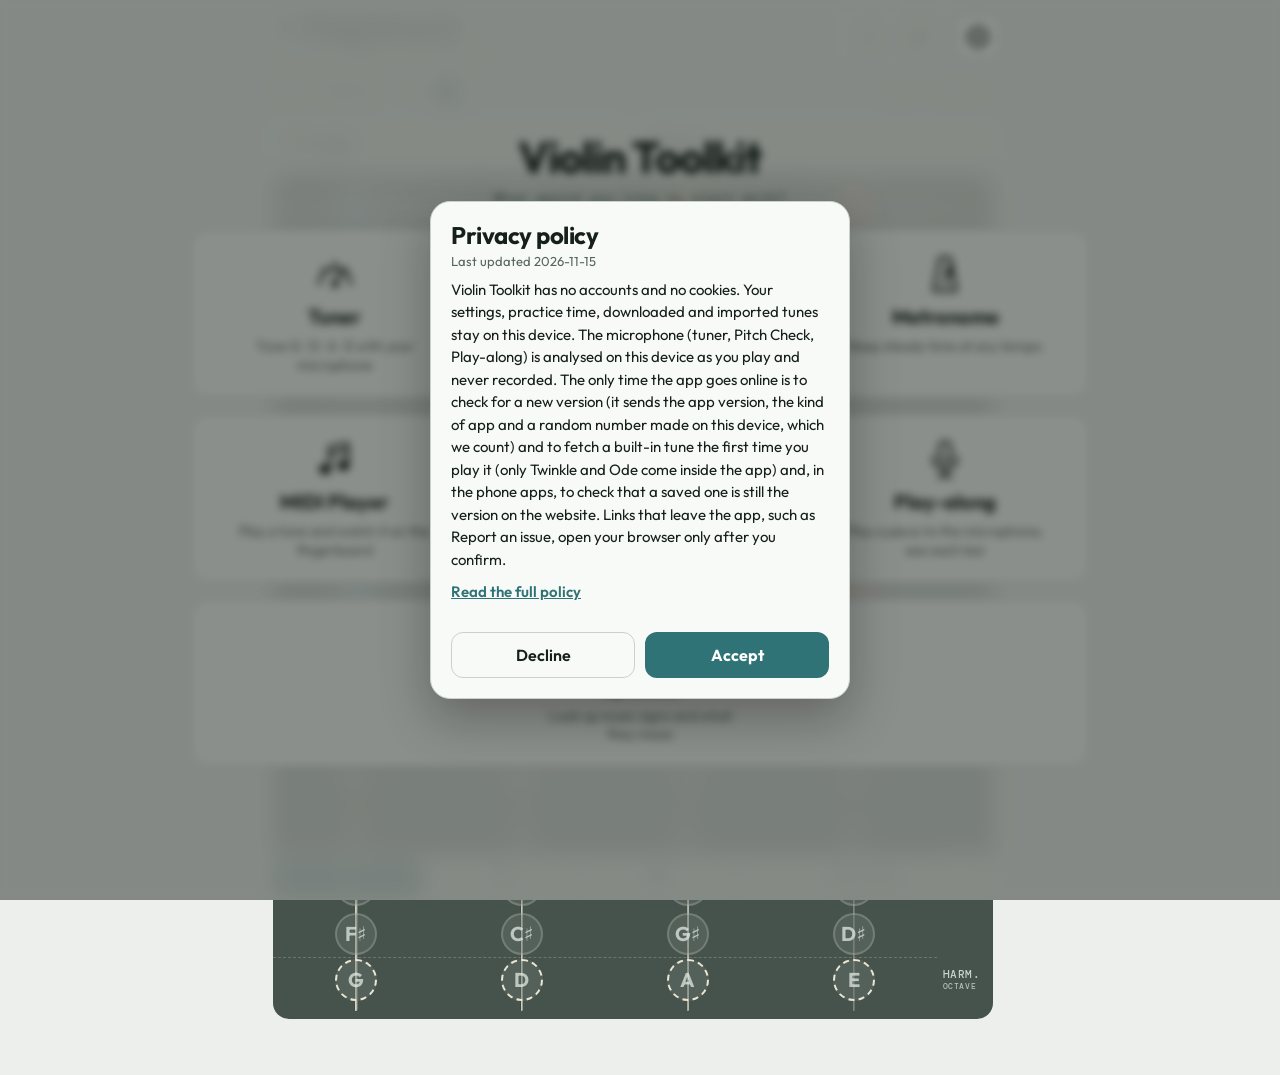
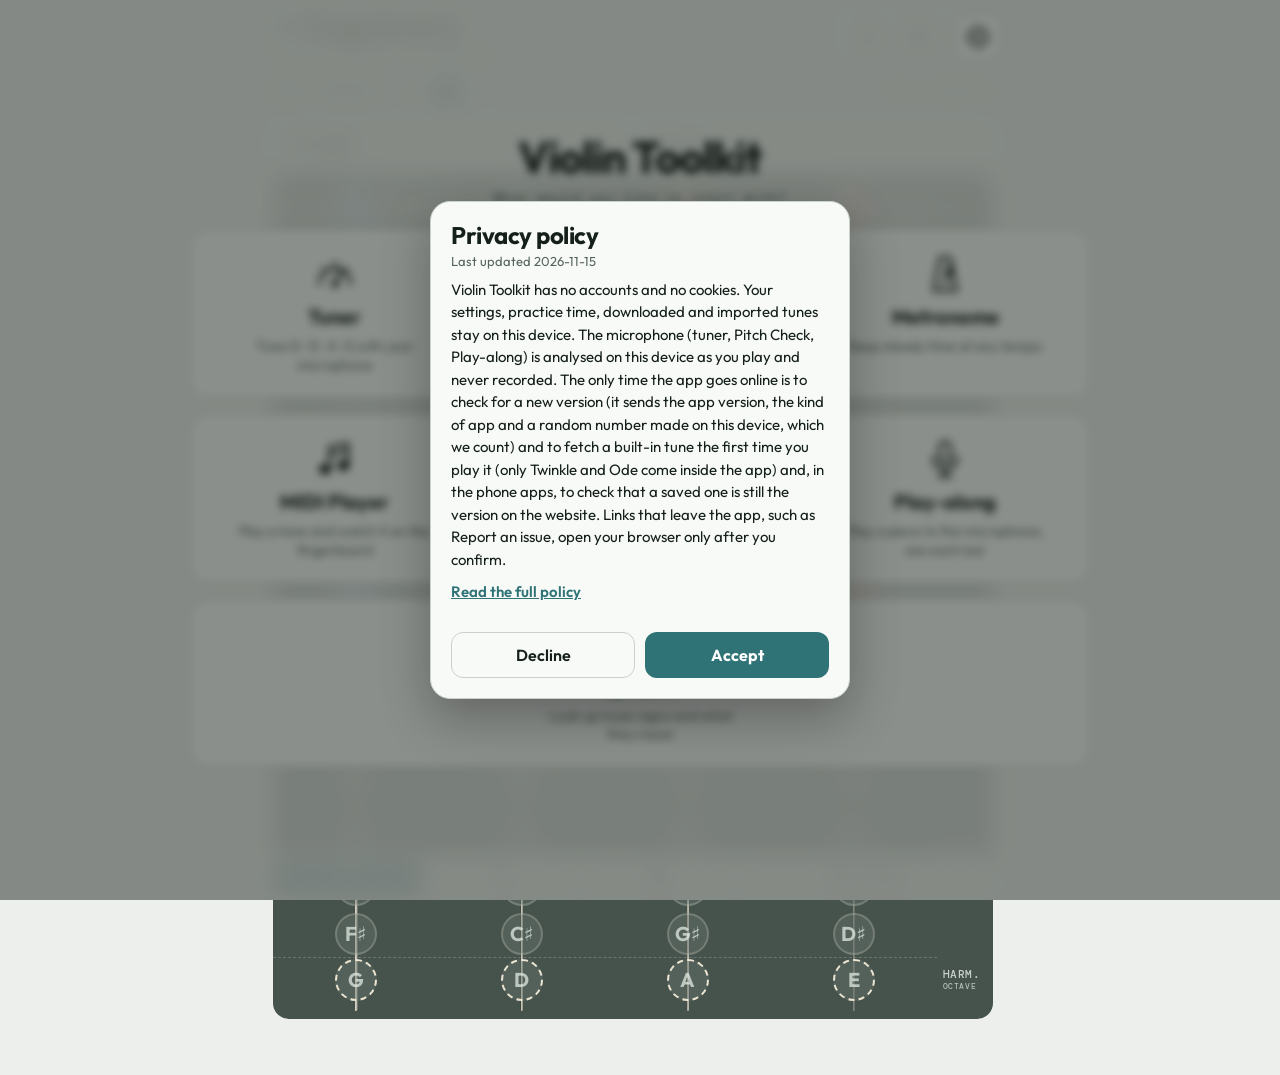
